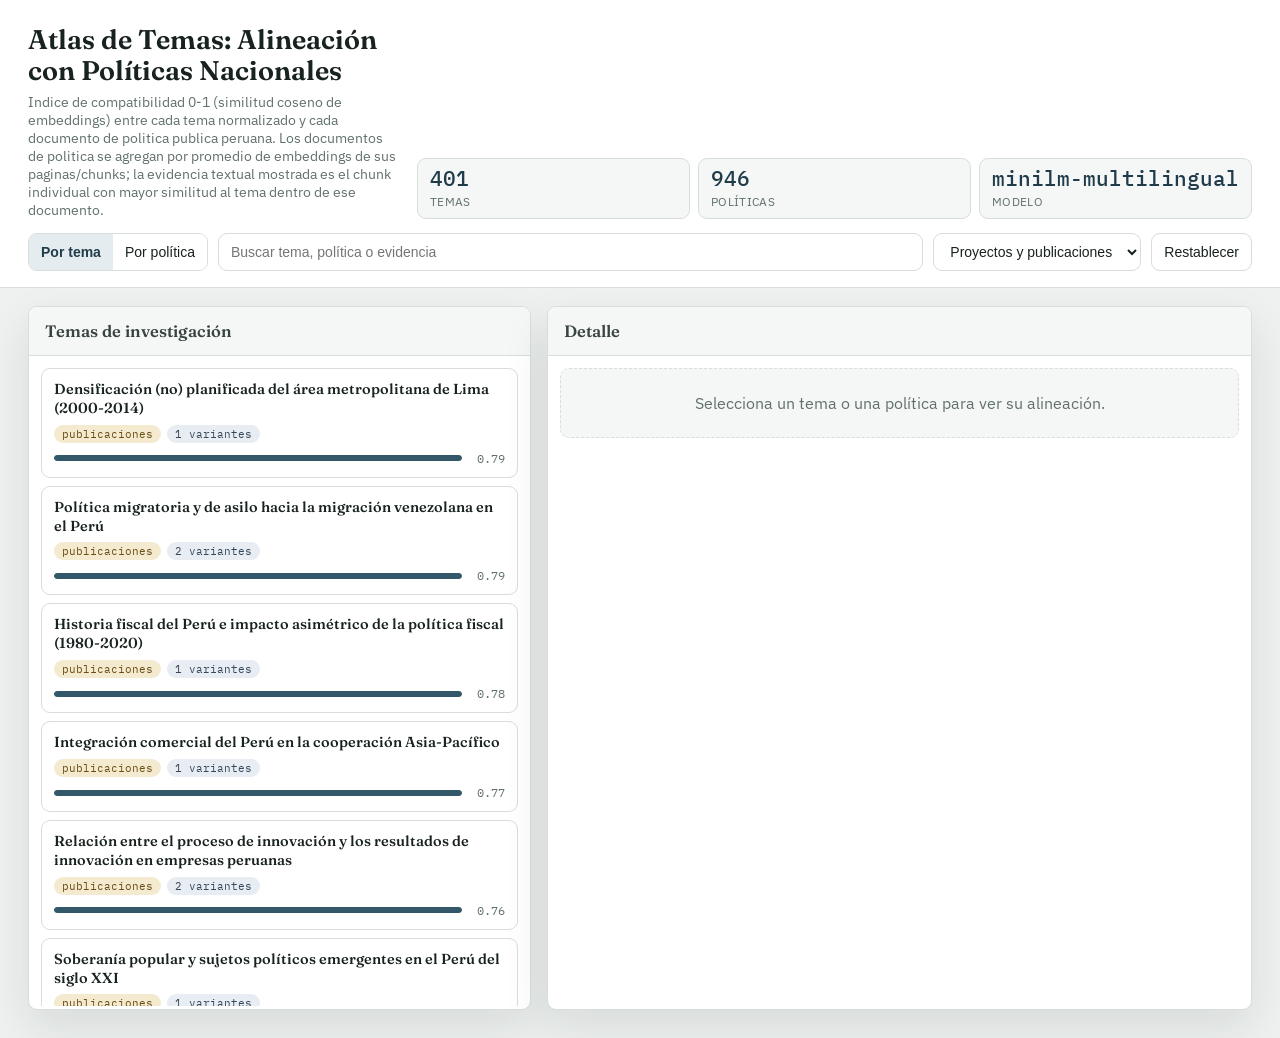
==== salidas/topics/explorador_alineacion_politicas.html @ 95b5de58 "Agregar pipeline de temas: extracción, consolidación y alineación con políticas nacionales Implement" ====
<!doctype html>
<html lang="es">
<head>
  <meta charset="utf-8">
  <meta name="viewport" content="width=device-width, initial-scale=1">
  <title>Atlas de Temas: Alineación con Políticas Nacionales</title>
  <link rel="stylesheet" href="https://fonts.googleapis.com/css2?family=Fraunces:opsz,wght@9..144,440;9..144,600;9..144,680&family=IBM+Plex+Sans:wght@400;500;600&family=IBM+Plex+Mono:wght@400;500&display=swap">
  <style>
    :root {
      --bg: #eef1ef;
      --panel: #ffffff;
      --panel-soft: #f5f7f6;
      --ink: #182220;
      --ink-soft: #38443f;
      --muted: #61706b;
      --line: #d7ddda;
      --accent: #33586a;
      --accent-strong: #203c4a;
      --accent-soft: #e4ecef;
      --evidence: #8a6a26;
      --evidence-soft: #f4ead0;
      --evidence-ink: #4d3b14;
      --shadow: 0 18px 46px rgba(20, 30, 27, .10);
      --radius: 9px;
      --serif: "Fraunces", ui-serif, Georgia, "Times New Roman", serif;
      --sans: "IBM Plex Sans", ui-sans-serif, system-ui, -apple-system, "Segoe UI", sans-serif;
      --mono: "IBM Plex Mono", ui-monospace, "SFMono-Regular", Menlo, Consolas, monospace;
      --meta-soft: #e8edf3;
      --meta-ink: #35485a;
      --chip-soft: #e7ece8;
      --chip-ink: #3c453f;
      --bar-track: #e2e7e4;
      --bar-high: #33586a;
      --bar-mid: #8a6a26;
      --bar-low: #8d968f;
      --proj-badge-bg: #e4ecef;
      --proj-badge-ink: #203c4a;
      --pub-badge-bg: #f4ead0;
      --pub-badge-ink: #6b4e13;
    }

    @media (prefers-color-scheme: dark) {
      :root:not([data-theme="light"]) {
        --bg: #12181a;
        --panel: #1a2224;
        --panel-soft: #1f2a2c;
        --ink: #e7ece9;
        --ink-soft: #c3cdc8;
        --muted: #90a09a;
        --line: #2c3739;
        --accent: #8fb7c9;
        --accent-strong: #b7d6e2;
        --accent-soft: #223338;
        --evidence: #d9ad5e;
        --evidence-soft: #33291a;
        --evidence-ink: #f0d9a8;
        --shadow: 0 18px 46px rgba(0, 0, 0, .38);
        --meta-soft: #212e34;
        --meta-ink: #a9c2d3;
        --chip-soft: #202a27;
        --chip-ink: #b8c4bd;
        --bar-track: #263030;
        --bar-high: #8fb7c9;
        --bar-mid: #d9ad5e;
        --bar-low: #4d5652;
        --proj-badge-bg: #223338;
        --proj-badge-ink: #b7d6e2;
        --pub-badge-bg: #33291a;
        --pub-badge-ink: #f0d9a8;
      }
    }

    :root[data-theme="dark"] {
      --bg: #12181a;
      --panel: #1a2224;
      --panel-soft: #1f2a2c;
      --ink: #e7ece9;
      --ink-soft: #c3cdc8;
      --muted: #90a09a;
      --line: #2c3739;
      --accent: #8fb7c9;
      --accent-strong: #b7d6e2;
      --accent-soft: #223338;
      --evidence: #d9ad5e;
      --evidence-soft: #33291a;
      --evidence-ink: #f0d9a8;
      --shadow: 0 18px 46px rgba(0, 0, 0, .38);
      --meta-soft: #212e34;
      --meta-ink: #a9c2d3;
      --chip-soft: #202a27;
      --chip-ink: #b8c4bd;
      --bar-track: #263030;
      --bar-high: #8fb7c9;
      --bar-mid: #d9ad5e;
      --bar-low: #4d5652;
      --proj-badge-bg: #223338;
      --proj-badge-ink: #b7d6e2;
      --pub-badge-bg: #33291a;
      --pub-badge-ink: #f0d9a8;
    }

    * { box-sizing: border-box; }
    body {
      margin: 0;
      font-family: var(--sans);
      background: var(--bg);
      color: var(--ink);
    }

    header {
      padding: 24px 28px 16px;
      border-bottom: 1px solid var(--line);
      background: var(--panel);
      position: sticky;
      top: 0;
      z-index: 20;
    }

    .topbar {
      display: grid;
      grid-template-columns: minmax(260px, 1fr) auto;
      gap: 20px;
      align-items: end;
      max-width: 1500px;
      margin: 0 auto;
    }

    h1 {
      margin: 0;
      font-family: var(--serif);
      font-size: 27px;
      line-height: 1.15;
      font-weight: 620;
      font-optical-sizing: auto;
      text-wrap: balance;
    }

    .subtitle {
      margin-top: 7px;
      color: var(--muted);
      font-size: 13.5px;
      max-width: 62ch;
    }

    .stats {
      display: grid;
      grid-template-columns: repeat(3, minmax(92px, 1fr));
      gap: 8px;
      min-width: 330px;
    }

    .stat {
      border: 1px solid var(--line);
      background: var(--panel-soft);
      border-radius: var(--radius);
      padding: 9px 12px;
    }

    .stat strong {
      display: block;
      font-family: var(--mono);
      font-variant-numeric: tabular-nums;
      font-size: 21px;
      font-weight: 500;
      line-height: 1;
      color: var(--accent-strong);
    }

    .stat span {
      display: block;
      margin-top: 5px;
      color: var(--muted);
      font-size: 11.5px;
      text-transform: uppercase;
      letter-spacing: .03em;
    }

    .toolbar {
      max-width: 1500px;
      margin: 14px auto 0;
      display: grid;
      grid-template-columns: auto minmax(220px, 1fr) auto auto;
      gap: 10px;
      align-items: center;
    }

    .tabs {
      display: flex;
      border: 1px solid var(--line);
      border-radius: var(--radius);
      overflow: hidden;
      height: 38px;
    }

    .tabs button {
      border: 0;
      border-radius: 0;
      height: 100%;
    }

    .tabs button.active {
      background: var(--accent-soft);
      color: var(--accent-strong);
      font-weight: 600;
    }

    input[type="search"], select {
      width: 100%;
      height: 38px;
      border: 1px solid var(--line);
      border-radius: var(--radius);
      background: var(--panel);
      color: var(--ink);
      padding: 0 12px;
      font-size: 14px;
    }

    button {
      height: 38px;
      border: 1px solid var(--line);
      border-radius: var(--radius);
      background: var(--panel);
      color: var(--ink);
      padding: 0 12px;
      font-size: 14px;
      cursor: pointer;
    }

    button:hover { border-color: var(--accent); color: var(--accent-strong); }

    main {
      max-width: 1500px;
      margin: 0 auto;
      padding: 18px 28px 28px;
      display: grid;
      grid-template-columns: minmax(360px, 1fr) minmax(460px, 1.4fr);
      gap: 16px;
      min-height: calc(100vh - 150px);
    }

    .panel {
      background: var(--panel);
      border: 1px solid var(--line);
      border-radius: var(--radius);
      min-height: 420px;
      box-shadow: var(--shadow);
      overflow: hidden;
    }

    .panel h2 {
      margin: 0;
      padding: 14px 16px;
      font-family: var(--serif);
      font-weight: 600;
      font-size: 16.5px;
      border-bottom: 1px solid var(--line);
      background: var(--panel-soft);
      color: var(--ink-soft);
    }

    .panel-body {
      padding: 12px;
      overflow: auto;
      max-height: calc(100vh - 250px);
    }

    .empty {
      color: var(--muted);
      padding: 24px;
      text-align: center;
      border: 1px dashed var(--line);
      border-radius: var(--radius);
      background: var(--panel-soft);
    }

    .row-card {
      border: 1px solid var(--line);
      border-radius: var(--radius);
      background: var(--panel);
      padding: 11px 12px;
      cursor: pointer;
      margin-bottom: 8px;
    }

    .row-card:hover,
    .row-card.active {
      border-color: var(--accent);
      background: var(--accent-soft);
    }

    .row-card h3 {
      margin: 0;
      font-family: var(--serif);
      font-weight: 560;
      font-size: 14.5px;
      line-height: 1.3;
    }

    .row-meta {
      display: flex;
      gap: 6px;
      flex-wrap: wrap;
      align-items: center;
      margin-top: 7px;
    }

    .badge {
      display: inline-flex;
      align-items: center;
      border-radius: 999px;
      padding: 2px 8px;
      font-family: var(--mono);
      font-size: 11px;
      white-space: nowrap;
    }

    .badge-proyectos { background: var(--proj-badge-bg); color: var(--proj-badge-ink); }
    .badge-publicaciones { background: var(--pub-badge-bg); color: var(--pub-badge-ink); }
    .badge-fuente { background: var(--meta-soft); color: var(--meta-ink); }

    .score-bar-wrap {
      display: flex;
      align-items: center;
      gap: 7px;
      margin-top: 8px;
    }

    .score-bar-track {
      flex: 1;
      height: 6px;
      border-radius: 4px;
      background: var(--bar-track);
      overflow: hidden;
    }

    .score-bar-fill {
      height: 100%;
      border-radius: 4px;
    }

    .score-label {
      font-family: var(--mono);
      font-size: 11.5px;
      color: var(--muted);
      min-width: 36px;
      text-align: right;
    }

    .detail-card {
      border: 1px solid var(--line);
      border-radius: var(--radius);
      background: var(--panel);
      padding: 16px;
      margin-bottom: 14px;
    }

    .detail-card .label {
      color: var(--muted);
      font-size: 11px;
      font-weight: 600;
      text-transform: uppercase;
      letter-spacing: .06em;
    }

    .detail-card h2.title {
      margin: 6px 0 8px;
      padding: 0;
      border: 0;
      background: none;
      font-family: var(--serif);
      font-weight: 620;
      font-size: 21px;
      line-height: 1.3;
      text-wrap: balance;
      color: var(--ink);
    }

    .detail-card p {
      margin: 0;
      color: var(--ink-soft);
      font-size: 14px;
      line-height: 1.55;
    }

    .match-card {
      border: 1px solid var(--line);
      border-radius: var(--radius);
      background: var(--panel);
      padding: 13px 14px;
      margin-bottom: 10px;
    }

    .match-head {
      display: flex;
      justify-content: space-between;
      align-items: start;
      gap: 10px;
    }

    .match-head h3 {
      margin: 0;
      font-family: var(--serif);
      font-weight: 560;
      font-size: 15.5px;
      line-height: 1.35;
    }

    .evidence {
      margin-top: 10px;
      padding: 10px 11px;
      border-left: 3px solid var(--evidence);
      background: var(--evidence-soft);
      color: var(--evidence-ink);
      font-family: var(--serif);
      font-style: italic;
      font-size: 13.5px;
      line-height: 1.5;
    }

    .evidence-meta {
      margin-top: 6px;
      font-family: var(--mono);
      font-size: 11px;
      color: var(--muted);
    }

    .hidden { display: none !important; }

    @media (max-width: 1080px) {
      main { grid-template-columns: 1fr; }
      .panel-body { max-height: none; }
      header { position: static; }
      .topbar, .toolbar { grid-template-columns: 1fr; }
      .stats { min-width: 0; }
    }
  </style>
</head>
<body>
  <header>
    <div class="topbar">
      <div>
        <h1>Atlas de Temas: Alineación con Políticas Nacionales</h1>
        <div class="subtitle" id="subtitleText"></div>
      </div>
      <div class="stats">
        <div class="stat"><strong id="statTopics">0</strong><span>temas</span></div>
        <div class="stat"><strong id="statPolicies">0</strong><span>políticas</span></div>
        <div class="stat"><strong id="statModel">-</strong><span>modelo</span></div>
      </div>
    </div>
    <div class="toolbar">
      <div class="tabs">
        <button id="tabTopics" type="button" class="active">Por tema</button>
        <button id="tabPolicies" type="button">Por política</button>
      </div>
      <input id="searchBox" type="search" placeholder="Buscar tema, política o evidencia">
      <select id="sourceFilter">
        <option value="">Proyectos y publicaciones</option>
        <option value="proyectos">Solo proyectos</option>
        <option value="publicaciones">Solo publicaciones</option>
      </select>
      <button id="resetBtn" type="button">Restablecer</button>
    </div>
  </header>

  <main>
    <section class="panel">
      <h2 id="listTitle">Temas de investigación</h2>
      <div id="listPanel" class="panel-body"></div>
    </section>

    <section class="panel">
      <h2>Detalle</h2>
      <div id="detailPanel" class="panel-body">
        <div class="empty">Selecciona un tema o una política para ver su alineación.</div>
      </div>
    </section>
  </main>

  <script>
    const DATA = {"metadata": {"title": "Alineacion entre temas de investigacion PUCP y politicas nacionales del Peru", "embedding_model": "minilm-multilingual", "num_topics": 401, "num_topics_proyectos": 49, "num_topics_publicaciones": 352, "num_policy_docs": 946, "num_policy_chunks": 30963, "source_files": {"proyectos": "salidas\\topics\\projects_topics_consolidated.json", "publicaciones": "salidas\\topics\\publications_topics_current.json", "politicas": "datos\\corpus_politicas_chunks.jsonl"}, "note": "Indice de compatibilidad 0-1 (similitud coseno de embeddings) entre cada tema normalizado y cada documento de politica publica peruana. Los documentos de politica se agregan por promedio de embeddings de sus paginas/chunks; la evidencia textual mostrada es el chunk individual con mayor similitud al tema dentro de ese documento."}, "topics": [{"topic_id": "proj_000", "source": "proyectos", "normalized_topic": "Historia política y económica del Perú republicano", "description": "Formación del Estado, élites, mercados laborales, partidos y política exterior peruana desde la República hasta la actualidad, en diálogo con procesos políticos y de género latinoamericanos.", "count": 84, "top_policy_matches": [{"doc_id": "CEPLAN_tg95", "fuente": "CEPLAN", "fuente_label": "Tendencia / megatendencia CEPLAN", "titulo": "Mayor salvaguarda de la identidad cultural en el Perú", "score": 0.6779, "evidence_chunk_id": "CEPLAN_tg95_c001", "evidence_paginas": [0], "evidence_text": "Mayor salvaguarda de la identidad cultural en el Perú\n\nHacia 2050, se espera que los peruanos estén orgullosos de su identidad, sustentada en la diversidad étnica, cultural y lingüística del país; luego que, en 2030, la población haya reconocido, respetado y ejercido sus derechos culturales en el marco de una ciudadanía intercultural. En el periodo 2005-2025, la salvaguarda de la identidad cultural muestra avances en el reconocimiento institucional del patrimonio y en la recuperación de la participación cultural. Entre 2005 y 2025, las declaratorias acumuladas de expresiones del patrimonio cul"}, {"doc_id": "PP_0062", "fuente": "PP", "fuente_label": "Programa Presupuestal", "titulo": "Optimizacion de la Politica de Proteccion y Atencion a las C", "score": 0.6691, "evidence_chunk_id": "PP_0062_c001", "evidence_paginas": [0], "evidence_text": "# PP 0062: Optimizacion de la Politica de Proteccion y Atencion a las Comunidades Peruanas en el Exterior\n\n**Código:** 0062\n**Nombre oficial:** Optimizacion de la Politica de Proteccion y Atencion a las Comunidades Peruanas en el Exterior\n**Año fiscal de referencia:** 2027\n**Niveles de gobierno:** Nacional\n\n## Descripción del Programa Presupuestal\n\nEl Programa Presupuestal 0062 \"Optimizacion de la Politica de Proteccion y Atencion a las Comunidades Peruanas en el Exterior\" es una unidad de programación de las acciones de las entidades públicas en el marco del Presupuesto por Resultados (PpR) d"}, {"doc_id": "PP_0073", "fuente": "PP", "fuente_label": "Programa Presupuestal", "titulo": "Programa Para la Generacion del Empleo Social Inclusivo - Tr", "score": 0.6664, "evidence_chunk_id": "PP_0073_c001", "evidence_paginas": [0], "evidence_text": "# PP 0073: Programa Para la Generacion del Empleo Social Inclusivo - Trabaja Peru\n\n**Código:** 0073\n**Nombre oficial:** Programa Para la Generacion del Empleo Social Inclusivo - Trabaja Peru\n**Año fiscal de referencia:** 2027\n**Niveles de gobierno:** Nacional\n\n## Descripción del Programa Presupuestal\n\nEl Programa Presupuestal 0073 \"Programa Para la Generacion del Empleo Social Inclusivo - Trabaja Peru\" es una unidad de programación de las acciones de las entidades públicas en el marco del Presupuesto por Resultados (PpR) del Ministerio de Economía y Finanzas del Perú.\n Se ejecuta en los nivele"}, {"doc_id": "CEPLAN_t27", "fuente": "CEPLAN", "fuente_label": "Tendencia / megatendencia CEPLAN", "titulo": "Mayores conflictos sociales", "score": 0.6599, "evidence_chunk_id": "CEPLAN_t27_c001", "evidence_paginas": [0], "evidence_text": "Mayores conflictos sociales\n\nA futuro, se proyecta que el Perú continúe enfrentando una elevada conflictividad social, asociada a la persistencia de brechas sociales y territoriales, a la debilidad de los mecanismos de gobernanza y a una mayor exposición a riesgos climáticos que presionan los medios de vida y la provisión de servicios públicos, generando nuevas tensiones sociales. En la situación actual, el promedio mensual de conflictos sociales se mantuvo en niveles altos hasta 2024, aunque con una ligera reducción reciente, pasando de 221 casos en 2023 a 207 en 2024. En este último año, los"}, {"doc_id": "PP_0065", "fuente": "PP", "fuente_label": "Programa Presupuestal", "titulo": "Aprovechamiento de las Oportunidades Comerciales Brindadas p", "score": 0.6561, "evidence_chunk_id": "PP_0065_c001", "evidence_paginas": [0], "evidence_text": "# PP 0065: Aprovechamiento de las Oportunidades Comerciales Brindadas por los Principales Socios Comerciales del Peru\n\n**Código:** 0065\n**Nombre oficial:** Aprovechamiento de las Oportunidades Comerciales Brindadas por los Principales Socios Comerciales del Peru\n**Año fiscal de referencia:** 2027\n**Niveles de gobierno:** Nacional, Local\n\n## Descripción del Programa Presupuestal\n\nEl Programa Presupuestal 0065 \"Aprovechamiento de las Oportunidades Comerciales Brindadas por los Principales Socios Comerciales del Peru\" es una unidad de programación de las acciones de las entidades públicas en el m"}]}, {"topic_id": "proj_001", "source": "proyectos", "normalized_topic": "Conservación del patrimonio arqueológico y arquitectónico", "description": "Documentación, conservación y difusión —incluyendo química de materiales, arqueometalurgia, realidad virtual y turismo— del patrimonio arqueológico, arquitectónico y pictórico peruano.", "count": 57, "top_policy_matches": [{"doc_id": "PP_0132", "fuente": "PP", "fuente_label": "Programa Presupuestal", "titulo": "Puesta en Valor y USO Social del Patrimonio Cultural", "score": 0.5849, "evidence_chunk_id": "PP_0132_c001", "evidence_paginas": [0], "evidence_text": "# PP 0132: Puesta en Valor y USO Social del Patrimonio Cultural\n\n**Código:** 0132\n**Nombre oficial:** Puesta en Valor y USO Social del Patrimonio Cultural\n**Año fiscal de referencia:** 2027\n**Niveles de gobierno:** Nacional\n\n## Descripción del Programa Presupuestal\n\nEl Programa Presupuestal 0132 \"Puesta en Valor y USO Social del Patrimonio Cultural\" es una unidad de programación de las acciones de las entidades públicas en el marco del Presupuesto por Resultados (PpR) del Ministerio de Economía y Finanzas del Perú.\n Se ejecuta en los niveles de gobierno: Nacional."}, {"doc_id": "CEPLAN_tg95", "fuente": "CEPLAN", "fuente_label": "Tendencia / megatendencia CEPLAN", "titulo": "Mayor salvaguarda de la identidad cultural en el Perú", "score": 0.5842, "evidence_chunk_id": "CEPLAN_tg95_c001", "evidence_paginas": [0], "evidence_text": "Mayor salvaguarda de la identidad cultural en el Perú\n\nHacia 2050, se espera que los peruanos estén orgullosos de su identidad, sustentada en la diversidad étnica, cultural y lingüística del país; luego que, en 2030, la población haya reconocido, respetado y ejercido sus derechos culturales en el marco de una ciudadanía intercultural. En el periodo 2005-2025, la salvaguarda de la identidad cultural muestra avances en el reconocimiento institucional del patrimonio y en la recuperación de la participación cultural. Entre 2005 y 2025, las declaratorias acumuladas de expresiones del patrimonio cul"}, {"doc_id": "CEPLAN_tg89", "fuente": "CEPLAN", "fuente_label": "Tendencia / megatendencia CEPLAN", "titulo": "Mayor consumo de industrias culturales y creativas del entorno digital", "score": 0.55, "evidence_chunk_id": "CEPLAN_tg89_c001", "evidence_paginas": [0], "evidence_text": "Mayor consumo de industrias culturales y creativas del entorno digital\n\nHacia 2030, en el Perú, se espera que las personas cuenten con un ecosistema cultural sostenible para el desarrollo de las artes e industrias culturales y creativas, en un contexto donde el consumo cultural digital continuaría expandiéndose mediante plataformas de streaming, servicios bajo demanda, pódcast, libros digitales y contenidos audiovisuales en línea. A nivel mundial, los suscriptores de paga de aplicaciones de streaming de música pasaron de cerca de 59 millones en 2016 a aproximadamente 756 millones en 2025; mien"}, {"doc_id": "PN_05", "fuente": "PN", "fuente_label": "Politica Nacional", "titulo": "Política Nacional de Cultura al 2030", "score": 0.5218, "evidence_chunk_id": "PN_05_c037", "evidence_paginas": [36], "evidence_text": "3.1. Protección y salvaguardia del patrimonio cultural material e inmaterial \nEl patrimonio cultural está vinculado a procesos de cambios internos y externos, por lo que no \nimplica una permanencia histórica o una fijación en el tiempo (Ruiz, 2006). Diversos estudios han \nseñalado la influencia de condiciones económicas, sociales, políticas y ambientales en la pérdida \ndel patrimonio cultural y en procesos de aculturación (Reyes – García, et al. 2013). En este \nescenario, se requiere de su protección y salvaguardia para evitar su pérdida, ya que en la \nactualidad no es visto necesariamente com"}, {"doc_id": "CEPLAN_ts_8_turismo", "fuente": "CEPLAN", "fuente_label": "Tendencia / megatendencia CEPLAN", "titulo": "Mayor promoción de la marca Perú", "score": 0.494, "evidence_chunk_id": "CEPLAN_ts_8_turismo_c001", "evidence_paginas": [0], "evidence_text": "Mayor promoción de la marca Perú\n\nSegún Índice de Marcas Nacionales, el Perú experimentó una mejora en su desempeño en el periodo 2020-2023, pasando de una puntuación de 53,44 a 57,15. Este progreso se refleja claramente en la creciente popularidad en los distintos destinos turísticos del Perú como el Santuario Histórico de Machu Picchu, que vio un aumento en visitantes extranjeros, pasando de 472 742 en 2010 a 1 202 193 de visitantes en 2025. Por otro lado, la exportación de pisco, un producto emblemático, creció un 8 %, pasando 8,24 millones de dólares en 2015 a 8,89 millones de dólares en 2"}]}, {"topic_id": "proj_002", "source": "proyectos", "normalized_topic": "Geometría algebraica, sistemas dinámicos y álgebra no conmutativa", "description": "Investigación en matemática pura: foliaciones holomorfas, álgebras de Hopf, geometría algebraica y de contacto, y estabilidad de sistemas dinámicos y ecuaciones diferenciales.", "count": 46, "top_policy_matches": [{"doc_id": "CONCYTEC_008", "fuente": "CONCYTEC", "fuente_label": "Documento estrategico CONCYTEC", "titulo": "Estudio de análisis de funcionalidad y gobernanza del gasto público en Ciencia, Tecnología e Innovación en el Perú", "score": 0.2319, "evidence_chunk_id": "CONCYTEC_008_c108", "evidence_paginas": [126], "evidence_text": "CONCYTEC\nFigura 70: Dimensiones y categorías del Análisis Funcional de Instrumentos\n3.\t Los resultados están vinculados a cada programa / Instrumento, pero permite la comparación entre instituciones, \ndepartamentos y tipología de programas.\n4.\tLa evaluación comparativa se lleva a cabo entre países, con la identificación de lagunas y debilidades específicas por \nparte de programas individuales, instituciones y a nivel sistémico. Permite la identificación de áreas específicas de apoyo/\nreformas y el diseño de recomendaciones específicas para mejorar el funcionamiento y la integración.\nEn el caso"}, {"doc_id": "CONCYTEC_011", "fuente": "CONCYTEC", "fuente_label": "Documento estrategico CONCYTEC", "titulo": "Libros & Ciencias: Revista de divulgación científica (N° 8, Diciembre 2025)", "score": 0.2111, "evidence_chunk_id": "CONCYTEC_011_c075", "evidence_paginas": [89, 91], "evidence_text": "Libros & Ciencias N.º 08\nJulio Echeverría\nMatemático. Graduado en Investigación \nOperativa y Sistemas por la Universidad \nNacional Mayor de San Marcos. Especialista \nen modelos matemáticos aplicados a la \neconomía.\nL\nas reflexiones siguientes tienen \nel \npropósito \nde \ncontribuir \na los esfuerzos que realiza \nel \nCONCYTEC, \nel \nInstituto \nde Educación Superior Tecnológico \nPúblico José Pardo y la Asociación \npara la Investigación de la Tierra y \nel Espacio Pedro Paulet. Esta última \nha realizado una labor sostenida por \nmás de veinte años en la difusión de \nlos aportes de nuestro compatriota y"}, {"doc_id": "CEPLAN_ts_5_rree", "fuente": "CEPLAN", "fuente_label": "Tendencia / megatendencia CEPLAN", "titulo": "Persistencia del populismo en la geopolítica", "score": 0.2081, "evidence_chunk_id": "CEPLAN_ts_5_rree_c001", "evidence_paginas": [0], "evidence_text": "Tendencia Sectorial — Relaciones Exteriores\n\nPersistencia del populismo en la geopolítica\n\nA futuro, se prevé que el populismo en la geopolítica experimente un repunte moderado, sostenido por la desconfianza hacia las élites, el impacto económico de los conflictos globales y el avance de discursos soberanistas. El Global Risks Report 2024 advierte que la polarización y la pérdida de confianza institucional seguirán alimentando narrativas populistas, especialmente en contextos de incertidumbre y crisis. Según el Institute for Global Change, entre 2010 y 2024 el número de gobiernos populistas en"}, {"doc_id": "PN_20", "fuente": "PN", "fuente_label": "Politica Nacional", "titulo": "Política Nacional de Educación Superior y Técnico Productiva", "score": 0.2045, "evidence_chunk_id": "PN_20_c078", "evidence_paginas": [47], "evidence_text": "Referencias: Ley N° 28044, Ley General de Educación, Decreto Legislativo N° 1375 –sobre educación técnico-productiva (artículo 41A, literal c), Ley N° 30512, \nLey de Institutos y Escuelas de Educación Superior y de la Carrera Pública de sus Docentes (artículo 29°, literal d), Ley N° 30220 (artículos 48° y 50°)\n\nEurydice, 2008; Prats, 2005; y Castells, 2002.\n\nGlosario de términos de la Ley N° 28303 y OCDE, 2005: 56.\n\nBisquerra, 1992; citado en Senaju (2019).\n\nOCDE, 2015b: 417.\n\nCeplan 2018: 37.\n\nEn base a: Banco Mundial, 2017c.\n\nCeplan, 2018: 35.\n\nMonk y Mason, 2000.\n\nDecreto Supremo N° 029-201"}, {"doc_id": "CONCYTEC_003", "fuente": "CONCYTEC", "fuente_label": "Documento estrategico CONCYTEC", "titulo": "Exploración piloto de líneas de investigación prioritarias en ciencia, tecnología e innovación (CTI): un análisis desde la perspectiva de los vicerrectorados de investigación del Perú", "score": 0.2043, "evidence_chunk_id": "CONCYTEC_003_c021", "evidence_paginas": [22], "evidence_text": "𝑐=1\n \ndonde 𝑋𝑖𝑗𝑐 representa la valoración\n asignada por el informante \n𝑗 a la línea 𝑖 en el \ncriterio 𝑐. \nLa utilización de pesos iguales se sustenta en la literatura metodológica, que \nrecomienda evitar ponderaciones arbitrarias cuando las dimensiones (o \ncriterios) presentan alta correlación y coherencia conceptual, especialmente en \nestudios exploratorios (OEC\nD, 2020; Stewart, 1995).\n \n \nb) \nSelección directa de problemas\n \n \nEl segundo componente del índice incorpora una señal binaria de relevancia, \nderivada de la selección directa de “\nlínea s principales” por parte de los \ninformantes."}]}, {"topic_id": "proj_003", "source": "proyectos", "normalized_topic": "Gobernanza de recursos naturales, agua y desarrollo sostenible", "description": "Gobernanza del agua, la minería y los recursos naturales frente al cambio climático, con sus impactos socioeconómicos, de género y conflictos socioambientales en comunidades andinas y rurales.", "count": 47, "top_policy_matches": [{"doc_id": "PESEM_MIDAGRI", "fuente": "PESEM", "fuente_label": "Plan Estrategico Sectorial Multianual", "titulo": "PESEM Ministerio de Desarrollo Agrario y Riego 2024-2030", "score": 0.6928, "evidence_chunk_id": "PESEM_MIDAGRI_c324", "evidence_paginas": [143], "evidence_text": "Gestión \nsostenible del \nagua para uso \nagrario \nTendencias: \nMayor pérdida de la biodiversidad y \ndegradación de los ecosistemas \nAceleración en el cambio de uso de suelo \nMenor superficie reforestada \nRiesgos: \n Crisis de recursos naturales (agua, recursos \nhidrobiológicos, forestales, etc.) \nFracaso de la acción climática \nEscenarios: \nCrisis económica \nOcurrencia de desastre mayor  \ndisrupción ambiental  \nMedida 1 \nFomentar prácticas sostenibles en el uso del \nagua y en la gestión de los ecosistemas. \n(Capacitación y Asistencia técnica y Campañas \nde sensibilización para productores agrari"}, {"doc_id": "PN_41", "fuente": "PN", "fuente_label": "Politica Nacional", "titulo": "Política Nacional Estrategia Nacional para el Cambio Climáti", "score": 0.6427, "evidence_chunk_id": "PN_41_c232", "evidence_paginas": [84], "evidence_text": "Asimismo, favorecieron la implementación de prácticas sostenibles de los recursos naturales y la conservación de los ecosistemas. La implementación de dichas medidas incrementó la resiliencia de los ecosistemas, cuencas y territorios, incorporando además las oportunidades identificadas correspondiente al incremento de la disponibilidad hídrica y prácticas de uso eficiente del recurso agua, sobre todo ante el aumento de la disponibilidad de agua en cuencas glaciares.\n\nAdemás, la incorporación de la adaptación al cambio climático en los instrumentos de planificación, presupuesto e inversión públ"}, {"doc_id": "PESEM_MINAM", "fuente": "PESEM", "fuente_label": "Plan Estrategico Sectorial Multianual", "titulo": "PESEM Ministerio del Ambiente 2024-2030", "score": 0.6377, "evidence_chunk_id": "PESEM_MINAM_c042", "evidence_paginas": [27], "evidence_text": "Variable prioritaria \nFactores \nDescripción \nimportantes del cambio en los ecosistemas terrestres, \nde agua dulce y costeros (GEO4, 2007). Además, las \nactividades industriales, agrícolas, ganaderas y urbanas \ncontribuyen substancialmente a la contaminación de \naire, agua y suelos. \nCambio climático y riesgos \nnaturales \n  \n  \nLos cambios en las condiciones climáticas influyen sobre \nlas condiciones de riesgo de los ecosistemas, producto \nde su vulnerabilidad por su alta especificidad climática o \nsensibilidad a los cambios en el entorno (USAID, 2017), y \nla deforestación y/o fragmentación de "}, {"doc_id": "CEPLAN_t19", "fuente": "CEPLAN", "fuente_label": "Tendencia / megatendencia CEPLAN", "titulo": "Incremento del acceso a agua", "score": 0.6361, "evidence_chunk_id": "CEPLAN_t19_c001", "evidence_paginas": [0], "evidence_text": "Incremento del acceso a agua\n\nPara el 2050, la demanda de agua potable en América Latina aumentará un 43 %, lo que plantea importantes desafíos para la sostenibilidad hídrica de la región. Entre 2013 y 2024, el acceso al agua por red pública en el Perú mostró una tendencia sostenida de mejora, pasando del 85,9 % al 90,4 % de los hogares. El avance fue más notable en el ámbito rural, donde la cobertura aumentó del 63,3 % al 79,3 %, reduciendo la brecha con las zonas urbanas, que mantuvieron niveles cercanos al 93 %. A nivel departamental, los mayores progresos se registraron en Puno (+21,7 %), "}, {"doc_id": "PESEM_MINEM", "fuente": "PESEM", "fuente_label": "Plan Estrategico Sectorial Multianual", "titulo": "PESEM Ministerio de Energía y Minas 2024-2030", "score": 0.6226, "evidence_chunk_id": "PESEM_MINEM_c129", "evidence_paginas": [78], "evidence_text": "Desplazamiento de poblaciones: Un reto del Sector Energía y Minas es tener siempre \npresente que el uso de los recursos naturales es compartido con las poblaciones \ncircundantes a los yacimientos, afianzamientos o infraestructura de distribución, por \ntanto, deben suplir las necesidades actuales y futuras sin afectar negativamente a \nningún implicado.  Sin embargo, el complejo desarrollo de las actividades vinculada al \nsector y las condiciones del contexto podrían motivar el desplazamiento de las \npoblaciones, provocando en algunos casos su desorganización y por tanto dificultades \npara acced"}]}, {"topic_id": "proj_004", "source": "proyectos", "normalized_topic": "Tecnología biomédica, asistiva y digital para el desarrollo", "description": "Tecnologías de bajo costo —biomédicas, asistivas, TIC y de conectividad— desarrolladas para necesidades locales de salud, discapacidad y desarrollo rural.", "count": 39, "top_policy_matches": [{"doc_id": "CEPLAN_tg74", "fuente": "CEPLAN", "fuente_label": "Tendencia / megatendencia CEPLAN", "titulo": "Incremento de la medicina preventiva y personalizada", "score": 0.7107, "evidence_chunk_id": "CEPLAN_tg74_c001", "evidence_paginas": [0], "evidence_text": "Incremento de la medicina preventiva y personalizada\n\nPara 2050, se prevé que los avances en genética, genómica y medicina molecular transformen la atención médica, consolidando la medicina personalizada como un estándar. Esta transición irá de la mano con un sistema de salud centrado en la prevención y el bienestar integral, apoyado por tecnologías avanzadas y campañas de concienciación que promuevan hábitos saludables. En paralelo, el mercado global de Inteligencia Artificial (IA) en salud continúa expandiéndose significativamente, proyectándose un crecimiento de 19,27 mil millones de dólare"}, {"doc_id": "CEPLAN_tg54", "fuente": "CEPLAN", "fuente_label": "Tendencia / megatendencia CEPLAN", "titulo": "Incremento del acceso a la salud por el uso de la tecnología", "score": 0.6874, "evidence_chunk_id": "CEPLAN_tg54_c001", "evidence_paginas": [0], "evidence_text": "Incremento del acceso a la salud por el uso de la tecnología\n\nEl mercado global de la salud digital está experimentando un crecimiento extraordinario: partiendo de USD 264,1 mil millones en 2023 a un impresionante USD 1190,4 mil millones para 2032. Este dinamismo va de la mano con la expansión de la telemedicina que las aseguradoras de salud destacan como una herramienta clave para mejorar la gestión de pacientes y optimizar costos, según el Global Medical Trends Survey Report 2024. Los datos revelan contrastes importantes entre regiones: Europa registra la mayor caída en la tasa de crecimient"}, {"doc_id": "PESEM_MINSA", "fuente": "PESEM", "fuente_label": "Plan Estrategico Sectorial Multianual", "titulo": "PESEM Ministerio de Salud 2024-2030", "score": 0.6818, "evidence_chunk_id": "PESEM_MINSA_c229", "evidence_paginas": [113], "evidence_text": "Si bien estas tecnologías ofrecen promesas emocionantes para el futuro de la medicina, también presentan desafíos éticos, regulatorios y científicos. La seguridad, la eficacia y la calidad de los órganos y tejidos cultivados deben garantizarse antes de su implementación clínica generalizada. A medida que la investigación avanza, es crucial encontrar un equilibrio entre la innovación y la seguridad para aprovechar al máximo el potencial de estas tecnologías en beneficio de la salud de las personas.\n\nPágina | 113"}, {"doc_id": "PN_39", "fuente": "PN", "fuente_label": "Politica Nacional", "titulo": "Política Nacional de Desarrollo e Inclusión Social al 2030", "score": 0.6531, "evidence_chunk_id": "PN_39_c487", "evidence_paginas": [440], "evidence_text": "Tendencias Tecnológicas \nIncremento del acceso a la salud por el uso de la tecnología: La tecnología ha contribuido a \nmejorar el acceso a la salud de las personas que se encuentran en poblaciones más alejadas, \nasí como a acercar la atención médica a través de la telesalud (CEPLAN, 2019a), ello supone \nuna gran oportunidad. \nA nivel mundial, se espera que en los próximos años, los sistemas y servicios de salud se \napoyen cada vez más en el uso de la tecnología. América Latina ya ha iniciado ese camino y \nse espera que continúe fortaleciéndose, generando nuevas formas en las que los pacientes "}, {"doc_id": "PN_37", "fuente": "PN", "fuente_label": "Politica Nacional", "titulo": "Política Nacional Multisectorial de Discapacidad para el Des", "score": 0.6524, "evidence_chunk_id": "PN_37_c358", "evidence_paginas": [311], "evidence_text": "Primaria \nLas tecnologías de \napoyo en las PCD \nmejoran la \ninclusión social y \nparticipación \ncomunitaria. \nLos “productos de apoyo”, también conocidos como ayudas \ntécnicas o tecnologías de apoyo, son dispositivos o herramientas \nque tienen como finalidad ayudar a las personas con discapacidad \nen su día a día. Estos productos no solo se orientan al cuidado o \nal confinamiento en el hogar, sino al estímulo de la autonomía \npersonal \ny \na \nla \ninclusión \nsocial. \nEsto ocurre en el contexto de sus deficiencias y limitaciones \nfísicas, sensoriales y mentales, así como en el de las limitaciones "}]}, {"topic_id": "proj_005", "source": "proyectos", "normalized_topic": "Lenguas, letras y patrimonio cultural peruano", "description": "Documentación lingüística, producción literaria y audiovisual, e investigación sobre el patrimonio cultural, histórico y artístico del Perú, desde lenguas amazónicas y de señas hasta cine, teatro y archivos coloniales.", "count": 38, "top_policy_matches": [{"doc_id": "CEPLAN_tg95", "fuente": "CEPLAN", "fuente_label": "Tendencia / megatendencia CEPLAN", "titulo": "Mayor salvaguarda de la identidad cultural en el Perú", "score": 0.6643, "evidence_chunk_id": "CEPLAN_tg95_c001", "evidence_paginas": [0], "evidence_text": "Mayor salvaguarda de la identidad cultural en el Perú\n\nHacia 2050, se espera que los peruanos estén orgullosos de su identidad, sustentada en la diversidad étnica, cultural y lingüística del país; luego que, en 2030, la población haya reconocido, respetado y ejercido sus derechos culturales en el marco de una ciudadanía intercultural. En el periodo 2005-2025, la salvaguarda de la identidad cultural muestra avances en el reconocimiento institucional del patrimonio y en la recuperación de la participación cultural. Entre 2005 y 2025, las declaratorias acumuladas de expresiones del patrimonio cul"}, {"doc_id": "CEPLAN_tg88", "fuente": "CEPLAN", "fuente_label": "Tendencia / megatendencia CEPLAN", "titulo": "Mayor digitalización de los recursos literarios", "score": 0.576, "evidence_chunk_id": "CEPLAN_tg88_c001", "evidence_paginas": [0], "evidence_text": "Mayor digitalización de los recursos literarios\n\nA nivel mundial, hacia 2026 se estima que habrá aproximadamente 350 millones de oyentes de audiolibros. Asimismo, hacia 2030, se espera que la población peruana ejerza su derecho a la lectura y se beneficie de una amplia y diversa oferta de libros en formatos físicos y digitales. Cabe mencionar que a nivel mundial entre 2017 y 2022, el número de oyentes de audiolibros se incrementó de alrededor de 50 millones a 200 millones. Además, el número de audiolibros publicados aumentó vertiginosamente, pasando de 3073 títulos en 2007 a 74 000 en 2021 Por"}, {"doc_id": "CEPLAN_tg89", "fuente": "CEPLAN", "fuente_label": "Tendencia / megatendencia CEPLAN", "titulo": "Mayor consumo de industrias culturales y creativas del entorno digital", "score": 0.5684, "evidence_chunk_id": "CEPLAN_tg89_c001", "evidence_paginas": [0], "evidence_text": "Mayor consumo de industrias culturales y creativas del entorno digital\n\nHacia 2030, en el Perú, se espera que las personas cuenten con un ecosistema cultural sostenible para el desarrollo de las artes e industrias culturales y creativas, en un contexto donde el consumo cultural digital continuaría expandiéndose mediante plataformas de streaming, servicios bajo demanda, pódcast, libros digitales y contenidos audiovisuales en línea. A nivel mundial, los suscriptores de paga de aplicaciones de streaming de música pasaron de cerca de 59 millones en 2016 a aproximadamente 756 millones en 2025; mien"}, {"doc_id": "CEPLAN_ts_8_turismo", "fuente": "CEPLAN", "fuente_label": "Tendencia / megatendencia CEPLAN", "titulo": "Mayor promoción de la marca Perú", "score": 0.5287, "evidence_chunk_id": "CEPLAN_ts_8_turismo_c001", "evidence_paginas": [0], "evidence_text": "Mayor promoción de la marca Perú\n\nSegún Índice de Marcas Nacionales, el Perú experimentó una mejora en su desempeño en el periodo 2020-2023, pasando de una puntuación de 53,44 a 57,15. Este progreso se refleja claramente en la creciente popularidad en los distintos destinos turísticos del Perú como el Santuario Histórico de Machu Picchu, que vio un aumento en visitantes extranjeros, pasando de 472 742 en 2010 a 1 202 193 de visitantes en 2025. Por otro lado, la exportación de pisco, un producto emblemático, creció un 8 %, pasando 8,24 millones de dólares en 2015 a 8,89 millones de dólares en 2"}, {"doc_id": "PP_0132", "fuente": "PP", "fuente_label": "Programa Presupuestal", "titulo": "Puesta en Valor y USO Social del Patrimonio Cultural", "score": 0.5267, "evidence_chunk_id": "PP_0132_c001", "evidence_paginas": [0], "evidence_text": "# PP 0132: Puesta en Valor y USO Social del Patrimonio Cultural\n\n**Código:** 0132\n**Nombre oficial:** Puesta en Valor y USO Social del Patrimonio Cultural\n**Año fiscal de referencia:** 2027\n**Niveles de gobierno:** Nacional\n\n## Descripción del Programa Presupuestal\n\nEl Programa Presupuestal 0132 \"Puesta en Valor y USO Social del Patrimonio Cultural\" es una unidad de programación de las acciones de las entidades públicas en el marco del Presupuesto por Resultados (PpR) del Ministerio de Economía y Finanzas del Perú.\n Se ejecuta en los niveles de gobierno: Nacional."}]}, {"topic_id": "proj_006", "source": "proyectos", "normalized_topic": "Nanomateriales y biomateriales funcionales", "description": "Diseño de polímeros, nanopartículas y biomateriales funcionales para aplicaciones biomédicas, sensores, energía y ambiente.", "count": 39, "top_policy_matches": [{"doc_id": "CEPLAN_ts_6_mp", "fuente": "CEPLAN", "fuente_label": "Tendencia / megatendencia CEPLAN", "titulo": "Aumento de la adopción de biomateriales para la industria", "score": 0.4565, "evidence_chunk_id": "CEPLAN_ts_6_mp_c001", "evidence_paginas": [0], "evidence_text": "Aumento de la adopción de biomateriales para la industria\n\nPara el año 2034, se estima que el mercado mundial de biomateriales alcanzará los 880,21 mil millones de dólares, lo que representa un incremento cercano al 400 % respecto a los 178,16 mil millones registrados en 2023 según la institución Towards Healthcare. Este crecimiento está motivado por la inversión en tecnologías avanzadas, la transición hacia materiales biodegradables y su creciente adopción en sectores médicos e industriales. Para el 2024, existen más de 4500 empresas especializadas en biomateriales, las cuales generan 228 000"}, {"doc_id": "CEPLAN_tg78", "fuente": "CEPLAN", "fuente_label": "Tendencia / megatendencia CEPLAN", "titulo": "Incremento de implantes y prótesis por tecnología de bioimpresión 3D", "score": 0.3492, "evidence_chunk_id": "CEPLAN_tg78_c001", "evidence_paginas": [0], "evidence_text": "Incremento de implantes y prótesis por tecnología de bioimpresión 3D\n\nHacia la próxima década, la bioimpresión 3D se perfila como una tecnología con alto potencial para transformar la provisión de implantes y prótesis a nivel global, en un contexto marcado por el envejecimiento poblacional y el aumento de enfermedades crónicas. El mercado global de implantes médicos impresos en 3D, valorizado en aproximadamente USD 2,8 mil millones en 2024, podría alcanzar cerca de USD 12,2 mil millones hacia 2034, registrando una tasa de crecimiento anual compuesta del 15,9 %, lo que evidencia una expansión s"}, {"doc_id": "CEPLAN_tg80", "fuente": "CEPLAN", "fuente_label": "Tendencia / megatendencia CEPLAN", "titulo": "Mayor uso de la nanomedicina para tratamiento de enfermedades transmisibles", "score": 0.3195, "evidence_chunk_id": "CEPLAN_tg80_c001", "evidence_paginas": [0], "evidence_text": "Mayor uso de la nanomedicina para tratamiento de enfermedades transmisibles\n\nLas proyecciones futuras muestran que la nanomedicina tendrá un rol cada vez más decisivo en el tratamiento de enfermedades transmisibles, en un contexto de rápida expansión del mercado y de la innovación tecnológica. El mercado global de la nanomedicina pasó de USD 294,04 mil millones en 2024 a USD 329,79 mil millones en 2025, con proyecciones que alcanzan USD 719,5 mil millones en 2032. Este crecimiento está estrechamente asociado al uso de nanotransportadores, nanopartículas lipídicas y poliméricas para terapias an"}, {"doc_id": "CEPLAN_t53", "fuente": "CEPLAN", "fuente_label": "Tendencia / megatendencia CEPLAN", "titulo": "Aumento de plásticos en los océanos", "score": 0.2733, "evidence_chunk_id": "CEPLAN_t53_c001", "evidence_paginas": [0], "evidence_text": "Aumento de plásticos en los océanos\n\nPara el año 2050, se proyecta que la producción acumulada de plástico a nivel mundial alcanzará 34 000 millones de toneladas métricas, con un incremento significativo de residuos plásticos en los océanos debido a una gestión inadecuada, especialmente en países de ingresos bajos y medios. En América Latina, Brasil lideró en 2022 con 377,8 mil toneladas de basura en el océano, un 24 % más que en 2017. En el Perú, la basura procedente de fuentes terrestres que terminó en el océano aumentó de 6468 a 7731 toneladas en el periodo entre el 2017 y 2022."}, {"doc_id": "CEPLAN_tg151", "fuente": "CEPLAN", "fuente_label": "Tendencia / megatendencia CEPLAN", "titulo": "Creciente interés en la computación cuántica como impulsor de la economía", "score": 0.2374, "evidence_chunk_id": "CEPLAN_tg151_c001", "evidence_paginas": [0], "evidence_text": "Creciente interés en la computación cuántica como impulsor de la economía\n\nHacia 2033, la computación cuántica adquiriría una importancia creciente como impulsora de la economía digital, debido a sus potenciales aplicaciones en finanzas, salud, energía, telecomunicaciones, materiales avanzados, transporte, criptografía e inteligencia artificial. Se proyecta que el mercado mundial aumente de 1669,3 millones de dólares en 2025 a 8080,3 millones en 2033, lo que supondría casi quintuplicar su valor. Paralelamente, la inversión global en tecnologías cuánticas pasó de 100 millones de dólares en 2014"}]}, {"topic_id": "proj_007", "source": "proyectos", "normalized_topic": "Materiales sostenibles para construcción y tratamiento ambiental", "description": "Materiales reciclados, adsorbentes y procesos metalúrgicos o de reciclaje químico orientados a la construcción sostenible y al tratamiento de agua y residuos.", "count": 34, "top_policy_matches": [{"doc_id": "CEPLAN_ts_10_mp", "fuente": "CEPLAN", "fuente_label": "Tendencia / megatendencia CEPLAN", "titulo": "Crecimiento de oportunidades sostenibles en la industria textil", "score": 0.5319, "evidence_chunk_id": "CEPLAN_ts_10_mp_c001", "evidence_paginas": [0], "evidence_text": "Crecimiento de oportunidades sostenibles en la industria textil\n\nA futuro, se prevé que el reciclaje de fibra se convierta en un componente esencial de la economía circular, con una mayor adopción de fibras recicladas y biosintéticas, como el poliéster reciclado. En 2023, el 7,7 % de la producción mundial de fibra fue reciclada, con un incremento de 0,6 puntos porcentuales respecto al 7,1 % registrado en 2017, lo que refleja una tendencia creciente en la producción de materiales más sostenibles. En términos absolutos, la producción de fibra reciclada pasó de 7,3 millones de toneladas en 2017 a"}, {"doc_id": "CEPLAN_t53", "fuente": "CEPLAN", "fuente_label": "Tendencia / megatendencia CEPLAN", "titulo": "Aumento de plásticos en los océanos", "score": 0.4915, "evidence_chunk_id": "CEPLAN_t53_c001", "evidence_paginas": [0], "evidence_text": "Aumento de plásticos en los océanos\n\nPara el año 2050, se proyecta que la producción acumulada de plástico a nivel mundial alcanzará 34 000 millones de toneladas métricas, con un incremento significativo de residuos plásticos en los océanos debido a una gestión inadecuada, especialmente en países de ingresos bajos y medios. En América Latina, Brasil lideró en 2022 con 377,8 mil toneladas de basura en el océano, un 24 % más que en 2017. En el Perú, la basura procedente de fuentes terrestres que terminó en el océano aumentó de 6468 a 7731 toneladas en el periodo entre el 2017 y 2022."}, {"doc_id": "CEPLAN_tg51", "fuente": "CEPLAN", "fuente_label": "Tendencia / megatendencia CEPLAN", "titulo": "Incremento de residuos sólidos", "score": 0.4584, "evidence_chunk_id": "CEPLAN_tg51_c001", "evidence_paginas": [0], "evidence_text": "Incremento de residuos sólidos\n\nHacia el 2030 y 2050, la generación de residuos sólidos municipales continuará aumentando de manera sostenida a nivel global, regional y nacional, impulsada por el crecimiento urbano, el incremento del consumo y las limitaciones en los sistemas de gestión de residuos. A nivel mundial, se proyecta que la generación anual de residuos municipales pase de 2,56 mil millones de toneladas en 2022 a 3,86 mil millones de toneladas en 2050 bajo un escenario tendencial, lo que representa un incremento cercano al 50 %. En América Latina y el Caribe, la generación per cápita"}, {"doc_id": "CEPLAN_ts_7_mp", "fuente": "CEPLAN", "fuente_label": "Tendencia / megatendencia CEPLAN", "titulo": "Incremento de la sostenibilidad empresarial en la industria", "score": 0.444, "evidence_chunk_id": "CEPLAN_ts_7_mp_c001", "evidence_paginas": [0], "evidence_text": "Incremento de la sostenibilidad empresarial en la industria\n\nA futuro, según un informe de KPMG la sostenibilidad empresarial se proyecta como un eje fundamental de transformación industrial, apoyada en tecnologías emergentes como la inteligencia artificial, el IoT y los gemelos digitales, con miras a una economía circular y una Industria 5.0 centrada en el bienestar humano y ecológico. En el presente, el Índice de Sostenibilidad Empresarial a nivel global pasó de una puntuación media de 44,3 en 2016 a 53,4 en 2024, lo que representa un incremento de 20,5 %. Por temas evaluados, el mayor creci"}, {"doc_id": "CEPLAN_ts_8_mvcs", "fuente": "CEPLAN", "fuente_label": "Tendencia / megatendencia CEPLAN", "titulo": "Mayor demanda de materiales de construcción en el Perú", "score": 0.4328, "evidence_chunk_id": "CEPLAN_ts_8_mvcs_c001", "evidence_paginas": [0], "evidence_text": "Tendencia Sectorial — Vivienda, Construcción y Saneamiento\n\nMayor demanda de materiales de construcción en el Perú\n\nPara 2032, se prevé que el sector de materiales de construcción generaría alrededor de 1,87 billones de dólares, representando un crecimiento al ritmo anual compuesto del 3,9 % desde los 1,32 billones de dólares en 2023. Este crecimiento sostenido se ve respaldado por el notable incremento en la producción de materiales fundamentales para la edificación. A nivel global, la producción de cemento aumentó en un 141 % entre 2000 y 2024, al pasar de 1660 a 4000 millones de toneladas m"}]}, {"topic_id": "proj_008", "source": "proyectos", "normalized_topic": "Energías renovables y sostenibilidad energética", "description": "Desempeño, acceso y sostenibilidad de tecnologías energéticas renovables —fotovoltaica, solar térmica y eficiencia industrial— en el Perú.", "count": 26, "top_policy_matches": [{"doc_id": "CEPLAN_t58", "fuente": "CEPLAN", "fuente_label": "Tendencia / megatendencia CEPLAN", "titulo": "Incremento de la producción de energía renovable", "score": 0.7552, "evidence_chunk_id": "CEPLAN_t58_c001", "evidence_paginas": [0], "evidence_text": "Incremento de la producción de energía renovable\n\nHacia 2026, 2030 y 2050, el Perú experimentará una expansión acelerada de su producción de energía renovable, con la capacidad solar aumentando de 476 MW a 2 250 MW, la eólica superando 1 GW, la incorporación potencial de hasta 6 150 MW en nuevos proyectos RER, lo que elevaría su participación a cerca del 30 % en 2030, y proyecciones que estiman que para 2050 las renovables podrían alcanzar entre 43,3 % y hasta 82-88 % de la generación eléctrica nacional. Por otra parte, la producción de energía renovable en el país se ha incrementado de 16 176"}, {"doc_id": "CEPLAN_t39", "fuente": "CEPLAN", "fuente_label": "Tendencia / megatendencia CEPLAN", "titulo": "Incremento de la cobertura de electrificación", "score": 0.6817, "evidence_chunk_id": "CEPLAN_t39_c001", "evidence_paginas": [0], "evidence_text": "Incremento de la cobertura de electrificación\n\nPara 2030, se espera que el Perú incremente su cobertura eléctrica nacional hasta aproximadamente entre 97 % y 98 %, reduciendo la población sin acceso a menos del 3 %, en un proceso impulsado por más de 40 nuevos proyectos de transmisión y la expansión de líneas y subestaciones estratégicas que habilitarán la conexión progresiva de zonas rurales y amazónicas. La cobertura nacional presenta una tendencia de avance histórico, pasando de 84,5 % en 2011 a un máximo de 94,5 % en 2020 y situándose en 92,6 % en 2024. A nivel territorial, la Costa mantie"}, {"doc_id": "CEPLAN_ts_8_rree", "fuente": "CEPLAN", "fuente_label": "Tendencia / megatendencia CEPLAN", "titulo": "Mayor cooperación técnica internacional en el Perú", "score": 0.6301, "evidence_chunk_id": "CEPLAN_ts_8_rree_c001", "evidence_paginas": [0], "evidence_text": "Tendencia Sectorial — Relaciones Exteriores\n\nMayor cooperación técnica internacional en el Perú\n\nA futuro, se prevé que la cooperación técnica internacional en el Perú mantendrá un papel relevante, aunque con una orientación más focalizada hacia proyectos de sostenibilidad, digitalización estatal y resiliencia climática, en respuesta a la reducción global de la AOD y a la necesidad de movilizar inversión privada. Entre 2015 y 2023, el flujo total de cooperación técnica internacional en el país pasó de 359,6 millones a 516,3 millones de dólares, lo que representa un incremento del 44 %. Este cr"}, {"doc_id": "PESEM_MINEM", "fuente": "PESEM", "fuente_label": "Plan Estrategico Sectorial Multianual", "titulo": "PESEM Ministerio de Energía y Minas 2024-2030", "score": 0.6297, "evidence_chunk_id": "PESEM_MINEM_c128", "evidence_paginas": [77], "evidence_text": "Gonzalo \n(2020). \nFinanciamiento \nde \nGeneradoras \nEléctricas \nde \nEnergía \nRenovable \nen \nPerú. \nhttps://revistas.ulima.edu.pe/index.php/Advocatus/article/view/4805 \n100 Baca, U. V. y Aita, P. G. (2018). Transición energética con energías renovables para la seguridad energética en el \nPerú: \nuna \npropuesta \nde \npolítica \npública \nresiliente \nal \nclima. \nhttps://revistas.pucp.edu.pe/index.php/espacioydesarrollo/article/view/20184 \n101 MINEM (2023). Taller de identificación de factores con especialistas de hidrocarburos."}, {"doc_id": "CONCYTEC_010", "fuente": "CONCYTEC", "fuente_label": "Documento estrategico CONCYTEC", "titulo": "1000 palabras sobre el futuro del Perú: III concurso de ensayos", "score": 0.6159, "evidence_chunk_id": "CONCYTEC_010_c016", "evidence_paginas": [20], "evidence_text": "------------------------------------------\n-------------------------------------------------------------------------------------\nreduciendo el impacto ambiental de la agricultura tradicional. El desarrollo de \nenergías renovables como la solar, eólica y la geotérmica también jugará un \npapel central en la transición hacia una economía más verde, disminuyendo la \ndependencia de los combustibles fósiles y protegiendo los ecosistemas de la \ncontaminación.\nLa innovación será clave para desarrollar soluciones sostenibles que equilibren \nel desarrollo económico con la conservación de la biodiversida"}]}, {"topic_id": "proj_009", "source": "proyectos", "normalized_topic": "Interculturalidad, equidad y políticas educativas", "description": "Políticas de inclusión educativa, interculturalidad y derechos ciudadanos para poblaciones indígenas, con énfasis en actitudes intergrupales e identidad nacional.", "count": 28, "top_policy_matches": [{"doc_id": "PN_06", "fuente": "PN", "fuente_label": "Politica Nacional", "titulo": "Política Nacional de Lenguas Originarias Tradición Oral e In", "score": 0.5944, "evidence_chunk_id": "PN_06_c121", "evidence_paginas": [108], "evidence_text": "la concertación y respeto mutuo. Los procesos de diálogo \nintercultural son una dimensión importante en las políticas \npúblicas al permitir la generación de prácticas inclusivas, \ntomando como principio la participación de los diferentes \ngrupos y permite reducir los niveles de conflictividad so-\ncial” (Ministerio de Cultura, 2014).\nDiscriminación étnico-racial. Trato diferenciado, excluyen-\nte o restrictivo basado en el origen étnico-cultural de las \npersonas (hábitos, costumbres, indumentaria, símbolos, \nformas de vida, sentido de pertenencia, idioma y creencias \nde un grupo social determina"}, {"doc_id": "PN_05", "fuente": "PN", "fuente_label": "Politica Nacional", "titulo": "Política Nacional de Cultura al 2030", "score": 0.591, "evidence_chunk_id": "PN_05_c256", "evidence_paginas": [197, 198], "evidence_text": "ANEXO 5. Fichas de servicios y estándares \nOP1. FORTALECER LA VALORACIÓN DE LA DIVERSIDAD CULTURAL \n1.1. Generar estrategias para el fortalecimiento de la identidad cultural de los ciudadanos y \nciudadanas, con énfasis en los pueblos indígenas u originarios y afroperuano. \nServicio \nServicio de formación de competencias ciudadanas interculturales \nDescripción \nDesarrollo de capacidades cívicas y ciudadanas sobre la base de la valoración de \nla diversidad cultural y el respeto a las diferencias. \nPersona que recibe \nel servicio \nPoblación en general \nProveedor del \nservicio \nMinisterio de Cultu"}, {"doc_id": "PESEM_MINCUL", "fuente": "PESEM", "fuente_label": "Plan Estrategico Sectorial Multianual", "titulo": "PESEM Ministerio de Cultura 2024-2030", "score": 0.5861, "evidence_chunk_id": "PESEM_MINCUL_c219", "evidence_paginas": [151], "evidence_text": "PLAN ESTRATÉGICO SECTORIAL MULTIANUAL (PESEM) 2024 - 2030 DEL SECTOR CULTURA\n\nlenguas indígenas \nu originarias \n3) \nEstablecer políticas de protección y promoción de las lenguas indígenas y el patrimonio \ncultural inmaterial. Programas de Educación Bilingüe e Intercultural: Se podrían \nimplementar programas educativos bilingües e interculturales en escuelas con población \nindígena u originaria, donde se promueva el uso y aprendizaje de las lenguas indígenas, \nademás del idioma oficial del país. Estos programas no solo facilitarían el acceso a la \neducación para los niños y jóvenes indígenas, s"}, {"doc_id": "PN_49", "fuente": "PN", "fuente_label": "Politica Nacional", "titulo": "Política Nacional de Pueblos Indígenas u Originarios al 2040", "score": 0.5775, "evidence_chunk_id": "PN_49_c560", "evidence_paginas": [440], "evidence_text": "interculturales orientadas a garantizar los derechos colectivos de los pueblos indígenas de \nconformidad con el Convenio 169 de la OIT. \nEn ese sentido, se determinó implementar el proceso de consulta sobre la propuesta de Política \nNacional de Pueblos Indígenas u Originarios, al haberse identificado la afectación directa de los \nderechos a la tierra y territorio, a la autonomía, a la consulta previa, a acceder a los recursos \nnaturales, a elegir sus prioridades de desarrollo, a la identidad cultural, a la participación, a la \nsalud intercultural, a la educación intercultural, a la jurisdicció"}, {"doc_id": "PN_08", "fuente": "PN", "fuente_label": "Politica Nacional", "titulo": "Política Nacional del Pueblo Afroperuano al 2030", "score": 0.5067, "evidence_chunk_id": "PN_08_c022", "evidence_paginas": [23], "evidence_text": "Interculturalidad: Proceso de intercambio, diálogo y aprendizaje que busca generar relaciones \nde equidad entre diversos grupos étnico-culturales que comparten un espacio, a partir del \nreconocimiento y la valoración positiva de sus diferencias culturales (Ministerio de Cultura, \n2020c). \n \nInvisibilización: Procesos culturales dirigidos por un grupo hegemónico, para omitir la presencia \nde un grupo social (considerado) minoritario, con la finalidad de suprimir su identidad, y así \nreducir la resistencia a la dominación y mantener el poder político (toma de decisiones) y el \ncontrol sociocultu"}]}, {"topic_id": "proj_010", "source": "proyectos", "normalized_topic": "Diagnóstico clínico no invasivo e imagenología médica", "description": "Tecnologías de diagnóstico no invasivo —ultrasonido, termografía, pruebas moleculares— para enfermedades endémicas, COVID-19 y otras condiciones, incluyendo aplicaciones en zonas rurales.", "count": 26, "top_policy_matches": [{"doc_id": "PESEM_MINSA", "fuente": "PESEM", "fuente_label": "Plan Estrategico Sectorial Multianual", "titulo": "PESEM Ministerio de Salud 2024-2030", "score": 0.5253, "evidence_chunk_id": "PESEM_MINSA_c126", "evidence_paginas": [66], "evidence_text": "| N° | Variable prioritaria | Oportunidades | Descripción del impacto | N° | Medidas |\n|---|---|---|---|---|---|\n| | | | telemedicina a través del uso de dispositivos móviles que permiten mejorar la experiencia de atención hacia los pacientes. La innovación tecnológica con el advenimiento de la IA, relacionada al análisis predictivo permitirá detectar de manera temprana las alteraciones de salud de las personas convirtiéndose en un aliado de manejo de las enfermedades. Los registros de salud electrónicos y tecnología en la nube refuerzan la operatividad y ejecución de los establecimientos de s"}, {"doc_id": "CEPLAN_t14_caj", "fuente": "CEPLAN", "fuente_label": "Tendencia / megatendencia CEPLAN", "titulo": "Incremento en los niveles de mortalidad por causa de enfermedades transmisibles", "score": 0.4978, "evidence_chunk_id": "CEPLAN_t14_caj_c001", "evidence_paginas": [0], "evidence_text": "Incremento en los niveles de mortalidad por causa de enfermedades transmisibles\n\nEn el departamento de Cajamarca, la proporción de muertes por enfermedades transmisibles ha aumentado drásticamente, pasando del 17 % en 2000 al 37 % en 2021, un incremento de 20 puntos porcentuales. Este aumento ha convertido a las enfermedades transmisibles en la principal causa de muerte en el departamento al 2021."}, {"doc_id": "CEPLAN_t14_lr", "fuente": "CEPLAN", "fuente_label": "Tendencia / megatendencia CEPLAN", "titulo": "Persistencia de la carga sanitaria por enfermedades transmisibles en Lima Región", "score": 0.4976, "evidence_chunk_id": "CEPLAN_t14_lr_c001", "evidence_paginas": [0], "evidence_text": "Persistencia de la carga sanitaria por enfermedades transmisibles en Lima Región\n\nHacia 2030, la carga sanitaria de enfermedades transmisibles en Lima Región persistiría como un desafío relevante. La tuberculosis mostraría una tendencia creciente, diferenciándose del comportamiento nacional y macrorregional, donde se esperaría una disminución. En cambio, el VIH tendería a mantenerse estable, sin cambios marcados respecto al comportamiento reciente. Por su parte, el dengue continuaría siendo un riesgo sensible a brotes, condicionado por la vigilancia territorial, las condiciones ambientales y l"}, {"doc_id": "CEPLAN_tg80", "fuente": "CEPLAN", "fuente_label": "Tendencia / megatendencia CEPLAN", "titulo": "Mayor uso de la nanomedicina para tratamiento de enfermedades transmisibles", "score": 0.4969, "evidence_chunk_id": "CEPLAN_tg80_c001", "evidence_paginas": [0], "evidence_text": "Mayor uso de la nanomedicina para tratamiento de enfermedades transmisibles\n\nLas proyecciones futuras muestran que la nanomedicina tendrá un rol cada vez más decisivo en el tratamiento de enfermedades transmisibles, en un contexto de rápida expansión del mercado y de la innovación tecnológica. El mercado global de la nanomedicina pasó de USD 294,04 mil millones en 2024 a USD 329,79 mil millones en 2025, con proyecciones que alcanzan USD 719,5 mil millones en 2032. Este crecimiento está estrechamente asociado al uso de nanotransportadores, nanopartículas lipídicas y poliméricas para terapias an"}, {"doc_id": "CEPLAN_tg63", "fuente": "CEPLAN", "fuente_label": "Tendencia / megatendencia CEPLAN", "titulo": "Disminución de enfermedades transmisibles", "score": 0.4917, "evidence_chunk_id": "CEPLAN_tg63_c001", "evidence_paginas": [0], "evidence_text": "Disminución de enfermedades transmisibles\n\nEn las próximas décadas, se prevé que las enfermedades transmisibles representarán una amenaza significativa para la salud pública mundial, impulsada por transformaciones demográficas, tecnológicas y ambientales sin precedentes. En efecto, la resistencia a los antimicrobianos (RAM) presenta una tendencia ascendente a nivel mundial; las proyecciones indican que, para 2050, este fenómeno ocasionaría aproximadamente 1,91 millones de defunciones anuales, lo que representa un incremento del 68% respecto a los niveles registrados en 2021 (1,14 millones de m"}]}, {"topic_id": "proj_011", "source": "proyectos", "normalized_topic": "Innovación docente y tecnologías educativas", "description": "Estrategias pedagógicas, formación docente y herramientas digitales (videojuegos, asistentes virtuales) para mejorar la enseñanza en distintos niveles educativos.", "count": 22, "top_policy_matches": [{"doc_id": "CEPLAN_ts_15_edu", "fuente": "CEPLAN", "fuente_label": "Tendencia / megatendencia CEPLAN", "titulo": "Disminución de la carga docente", "score": 0.6903, "evidence_chunk_id": "CEPLAN_ts_15_edu_c001", "evidence_paginas": [0], "evidence_text": "Disminución de la carga docente\n\nEn mira hacia el futuro, las herramientas tecnológicas educativas se consolidan como elementos esenciales para mejorar la atención individualizada de los estudiantes. Estas tecnologías no solo ayudan a aliviar la carga en aulas saturadas sino también potencian la capacidad de los docentes para gestionar su tiempo de manera más eficiente. Este enfoque se vuelve cada vez más crucial ante el creciente número de alumnos tanto en entornos educativos tradicionales como en plataformas en línea. En el Perú, se observa un esfuerzo concertado para mejorar la calidad educ"}, {"doc_id": "CEPLAN_t67", "fuente": "CEPLAN", "fuente_label": "Tendencia / megatendencia CEPLAN", "titulo": "Incremento del acceso a la educación por el uso de tecnología", "score": 0.6126, "evidence_chunk_id": "CEPLAN_t67_c001", "evidence_paginas": [0], "evidence_text": "Incremento del acceso a la educación por el uso de tecnología\n\nHacia 2030, en América Latina se espera una transición progresiva hacia esquemas híbridos que integren la educación presencial con plataformas digitales, permitiendo mayor flexibilidad, personalización del aprendizaje y uso de herramientas basadas en datos e inteligencia artificial, según Profuturo y OEI. En el caso peruano, los datos históricos muestran una expansión sostenida del uso del internet entre niñas, niños y adolescentes, que pasó del 46,5 % al 73,9 % entre 2015 y 2024, con avances particularmente notables en zonas rural"}, {"doc_id": "CEPLAN_t9_lr", "fuente": "CEPLAN", "fuente_label": "Tendencia / megatendencia CEPLAN", "titulo": "Mayor digitalización de la educación en Lima Región", "score": 0.5895, "evidence_chunk_id": "CEPLAN_t9_lr_c001", "evidence_paginas": [0], "evidence_text": "Mayor digitalización de la educación en Lima Región\n\nPara 2030, Lima Región mostraría una trayectoria favorable en la digitalización de la educación. La conectividad en las escuelas de primaria y, especialmente, en secundaria se mantendría en niveles altos, mientras que el uso de internet entre la población escolar reflejaría una incorporación cada vez más extendida de herramientas digitales. Según los datos históricos, en primaria, el acceso a internet en las escuelas pasó del 1,6 % en 2000 al 71,4 % en 2024; en secundaria, el incremento fue del 7,6 % al 92,0 % en el mismo periodo. A la vez, "}, {"doc_id": "PESEM_MINEDU", "fuente": "PESEM", "fuente_label": "Plan Estrategico Sectorial Multianual", "titulo": "PESEM Ministerio de Educación 2023-2030", "score": 0.5849, "evidence_chunk_id": "PESEM_MINEDU_c324", "evidence_paginas": [221], "evidence_text": "Fortalecer \nla \nformación en servicio \npara \ndocentes, \nconjugando tanto la \nprofundización \ndel \ncurrículo vigente, así \ncomo la adopción de \nnuevas \ntécnicas, \nmetodologías \ny \nformas de preparar \nexperiencias \nde \naprendizaje \nrelevantes \ny \npertinentes.\n\nDesarrollar recursos \npedagógicos \ndirigidos a docentes y \nmediadores \nde \naprendizajes \nsustentados en las \nnuevas metodologías \ny \nmodelos \neducativos."}, {"doc_id": "CEPLAN_tg55", "fuente": "CEPLAN", "fuente_label": "Tendencia / megatendencia CEPLAN", "titulo": "Incremento del acceso a la educación por el uso de la tecnología", "score": 0.5843, "evidence_chunk_id": "CEPLAN_tg55_c001", "evidence_paginas": [0], "evidence_text": "Incremento del acceso a la educación por el uso de la tecnología\n\nLa situación futura de la tendencia, según la OCDE, apunta a una expansión sostenida y transformadora, donde herramientas como el aprendizaje en línea, la inteligencia artificial y los recursos digitales permitirán una mayor personalización y cobertura global; sin embargo, estará sujeto a la cobertura de brechas de conectividad, al fortalecimiento de capacitación docente y de los marcos regulatorios. En el periodo 2005-2024, los datos muestran un crecimiento constante, el acceso mundial a internet se incrementó del 15,6 % en 200"}]}, {"topic_id": "proj_012", "source": "proyectos", "normalized_topic": "Química de productos naturales y bioactivos peruanos", "description": "Extracción, caracterización y aplicación de compuestos bioactivos, colorantes, bioplásticos y cosméticos a partir de recursos vegetales y biodiversidad peruana.", "count": 21, "top_policy_matches": [{"doc_id": "CEPLAN_tg95", "fuente": "CEPLAN", "fuente_label": "Tendencia / megatendencia CEPLAN", "titulo": "Mayor salvaguarda de la identidad cultural en el Perú", "score": 0.4904, "evidence_chunk_id": "CEPLAN_tg95_c001", "evidence_paginas": [0], "evidence_text": "Mayor salvaguarda de la identidad cultural en el Perú\n\nHacia 2050, se espera que los peruanos estén orgullosos de su identidad, sustentada en la diversidad étnica, cultural y lingüística del país; luego que, en 2030, la población haya reconocido, respetado y ejercido sus derechos culturales en el marco de una ciudadanía intercultural. En el periodo 2005-2025, la salvaguarda de la identidad cultural muestra avances en el reconocimiento institucional del patrimonio y en la recuperación de la participación cultural. Entre 2005 y 2025, las declaratorias acumuladas de expresiones del patrimonio cul"}, {"doc_id": "PP_0065", "fuente": "PP", "fuente_label": "Programa Presupuestal", "titulo": "Aprovechamiento de las Oportunidades Comerciales Brindadas p", "score": 0.4808, "evidence_chunk_id": "PP_0065_c001", "evidence_paginas": [0], "evidence_text": "# PP 0065: Aprovechamiento de las Oportunidades Comerciales Brindadas por los Principales Socios Comerciales del Peru\n\n**Código:** 0065\n**Nombre oficial:** Aprovechamiento de las Oportunidades Comerciales Brindadas por los Principales Socios Comerciales del Peru\n**Año fiscal de referencia:** 2027\n**Niveles de gobierno:** Nacional, Local\n\n## Descripción del Programa Presupuestal\n\nEl Programa Presupuestal 0065 \"Aprovechamiento de las Oportunidades Comerciales Brindadas por los Principales Socios Comerciales del Peru\" es una unidad de programación de las acciones de las entidades públicas en el m"}, {"doc_id": "CONCYTEC_005", "fuente": "CONCYTEC", "fuente_label": "Documento estrategico CONCYTEC", "titulo": "Principales indicadores bibliométricos de la actividad científica peruana 2018-2024", "score": 0.4704, "evidence_chunk_id": "CONCYTEC_005_c394", "evidence_paginas": [303], "evidence_text": "Principales indicadores bibliométricos de la actividad científica peruana\n\nANÁLISIS POR ÁREAS DE CONOCIMIENTO\nTabla 113. Evolución anual de las citas recibidas por la producción científica peruana por área \nde conocimiento.\nFuente: Scopus-SCImago\nPos. 18-24\nÁrea\n\nTotal\nÁrea Abrev.\n1 Medicine \n\n162.384 MED\n2 Social Sciences \n\n39.877 SOC\n3 Engineering \n\n29.614 ENG\n4 Computer Science \n\n23.622 COMP\n5 Agricultural and Biological Sciences \n\n49.870 AGR\n6 Environmental Science \n\n48.377 ENV\n7 Biochemistry, Genetics and Molecular Biology \n\n39.917 BIO\n8 Arts and Humanities \n\n11.907 ART\n9 Mathematics \n\n9."}, {"doc_id": "CEPLAN_ts_8_turismo", "fuente": "CEPLAN", "fuente_label": "Tendencia / megatendencia CEPLAN", "titulo": "Mayor promoción de la marca Perú", "score": 0.4641, "evidence_chunk_id": "CEPLAN_ts_8_turismo_c001", "evidence_paginas": [0], "evidence_text": "Mayor promoción de la marca Perú\n\nSegún Índice de Marcas Nacionales, el Perú experimentó una mejora en su desempeño en el periodo 2020-2023, pasando de una puntuación de 53,44 a 57,15. Este progreso se refleja claramente en la creciente popularidad en los distintos destinos turísticos del Perú como el Santuario Histórico de Machu Picchu, que vio un aumento en visitantes extranjeros, pasando de 472 742 en 2010 a 1 202 193 de visitantes en 2025. Por otro lado, la exportación de pisco, un producto emblemático, creció un 8 %, pasando 8,24 millones de dólares en 2015 a 8,89 millones de dólares en 2"}, {"doc_id": "CONCYTEC_010", "fuente": "CONCYTEC", "fuente_label": "Documento estrategico CONCYTEC", "titulo": "1000 palabras sobre el futuro del Perú: III concurso de ensayos", "score": 0.4595, "evidence_chunk_id": "CONCYTEC_010_c138", "evidence_paginas": [144], "evidence_text": "------------------------------------------\n-------------------------------------------------------------------------------------\ncultivos resistentes a enfermedades que puedan mejorar la nutrición, la biotec-\nnología puede ser el motor que impulse al Perú hacia un futuro más saludable.\nEl país, conocido por su rica biodiversidad, tiene un terreno fértil para la inves-\ntigación biotecnológica. En lugar de depender solo de importaciones de me-\ndicamentos o tecnologías extranjeras, el Perú puede convertirse en un centro \nregional de innovación en biotecnología. Este enfoque no solo fortalecerá la"}]}, {"topic_id": "proj_013", "source": "proyectos", "normalized_topic": "Minería, riesgo geológico y gestión ambiental costera", "description": "Conflictos socioambientales y gestión del agua asociados a la minería andina, junto con estudios de riesgo geológico, climático y de salinización en la costa peruana.", "count": 21, "top_policy_matches": [{"doc_id": "CEPLAN_t61_caj", "fuente": "CEPLAN", "fuente_label": "Tendencia / megatendencia CEPLAN", "titulo": "Aceleración en el cambio de uso de suelo", "score": 0.6366, "evidence_chunk_id": "CEPLAN_t61_caj_c001", "evidence_paginas": [0], "evidence_text": "Aceleración en el cambio de uso de suelo\n\nEl Perú presenta una superficie de 128,5 millones de hectáreas de las cuales gran parte presenta más de un problema de degradación: desertificación, erosión y salinización. El departamento de Cajamarca de igual forma posee microcuencas erosionadas las cuales son Encañada (44, 25 ton/ha/año) y Grande (58,25 ton/ha/año). Con el impacto de la COVID-19, los expertos nacionales estiman que, en el periodo 2020-2030, el cambio en el uso de la tierra seguirá creciendo."}, {"doc_id": "PN_29", "fuente": "PN", "fuente_label": "Politica Nacional", "titulo": "Política Nacional Marítima", "score": 0.6227, "evidence_chunk_id": "PN_29_c021", "evidence_paginas": [0], "evidence_text": "El Perú cuenta con acceso natural al mar a lo largo de una línea de costa de más de 3080 kilómetros donde se desarrollan diferentes actividades, como son el transporte y el comercio marítimo; la exploración y aprovechamiento de los recursos vivos y no vivos; el desarrollo de investigación científica y desarrollo tecnológico, innovación y la vigilancia de todas las actividades acuáticas para la seguridad de la vida humana; la protección del medio ambiente marino y sus recursos; la represión de actividades ilícitas; la práctica de la náutica deportiva y recreativa; el turismo, entre otras. En es"}, {"doc_id": "CONCYTEC_001", "fuente": "CONCYTEC", "fuente_label": "Documento estrategico CONCYTEC", "titulo": "Identificación de necesidades de I+D+i frente al fenómeno El Niño en el Perú: un análisis desde el problema público", "score": 0.598, "evidence_chunk_id": "CONCYTEC_001_c038", "evidence_paginas": [35], "evidence_text": "35 | IDENTIFICACIÓN DE NECESIDADES DE I+D+i FRENTE AL FENÓMENO EL NIÑO EN EL PERÚ: UN ANÁLISIS DESDE EL PROBLEMA PÚBLICO  \nCÓDIGO\n \nÁMBITO\n \nBRECHA IDENTIFICADA\n \nLÍNEA DE ACCIÓN PROPUESTA\n \nNECESIDAD DE I+D+i\n \nTIPO \nclimático sobre la biodiversidad marina \ny la emergencia de riesgos sanitarios es \nlimitada, debido a la ausencia de un \nsistema integrado de vigilancia de \nvaramientos, fauna silvestre y \npatógenos, lo que restringe la \ndetección temprana de eventos de \nmortalid\nad masiva, el seguimiento de la \ntropicalización de especies y la \nevaluación de riesgos de transmisión \nentre fauna, "}, {"doc_id": "PESEM_MINEM", "fuente": "PESEM", "fuente_label": "Plan Estrategico Sectorial Multianual", "titulo": "PESEM Ministerio de Energía y Minas 2024-2030", "score": 0.5931, "evidence_chunk_id": "PESEM_MINEM_c252", "evidence_paginas": [174], "evidence_text": "o Impacto ambiental de la actividad minera: La actividad minera, \nespecialmente la extracción a gran escala puede tener impactos \nsignificativos en el medio ambiente, como la contaminación del agua, \nla degradación del suelo, la deforestación y la generación de residuos \ntóxicos. Estos impactos pueden generar preocupaciones ambientales \ny sociales, lo que podría llevar a protestas, oposición de la comunidad \ny restricciones regulatorias más estrictas, lo que, a su vez, puede \ninfluir en la inversión minera. \no Regulación ambiental y permisos: El gobierno peruano regula la \nactividad minera par"}, {"doc_id": "CEPLAN_t32_caj", "fuente": "CEPLAN", "fuente_label": "Tendencia / megatendencia CEPLAN", "titulo": "Mayor escasez hídrica", "score": 0.5862, "evidence_chunk_id": "CEPLAN_t32_caj_c001", "evidence_paginas": [0], "evidence_text": "Mayor escasez hídrica\n\nEn el 2019 el 68 % de la población peruana consumía agua potable proveniente de una red pública. Sin embargo, Cajamarca fue el penúltimo departamento donde solo el 22,0 % de su población consumía agua potable proveniente de una red pública. Los expertos nacionales estiman que, en el periodo 2020-2021, la escasez hídrica se mantendrá en los niveles reportados hasta antes de la pandemia; y en el lapso 2022-2030, crecerá ligeramente."}]}, {"topic_id": "proj_014", "source": "proyectos", "normalized_topic": "Modelización matemática y formación en matemáticas", "description": "Modelos matemáticos y estadísticos aplicados a problemas educativos y económicos, junto con iniciativas de formación doctoral y didáctica matemática.", "count": 22, "top_policy_matches": [{"doc_id": "CEPLAN_t22", "fuente": "CEPLAN", "fuente_label": "Tendencia / megatendencia CEPLAN", "titulo": "Estancamiento de los logros de aprendizaje", "score": 0.484, "evidence_chunk_id": "CEPLAN_t22_c001", "evidence_paginas": [0], "evidence_text": "Estancamiento de los logros de aprendizaje\n\nHacia el 2030, el sector Educación se ha propuesto mejorar la calidad y pertinencia de los aprendizajes en la educación básica y comunitaria, con metas que apuntan a elevar los logros en lectura y matemática hasta el 32,3 % y el 20,9 %, respectivamente; no obstante, la evidencia reciente muestra un escenario desafiante. En 2023, los estudiantes de segundo grado de primaria que alcanzaron un nivel satisfactorio registraron un 36,6 % en lectura y un 11,2 % en matemática, cifras inferiores a las observadas en 2015, cuando se alcanzaban el 49,8 % y el 26"}, {"doc_id": "PESEM_MINEDU", "fuente": "PESEM", "fuente_label": "Plan Estrategico Sectorial Multianual", "titulo": "PESEM Ministerio de Educación 2023-2030", "score": 0.4709, "evidence_chunk_id": "PESEM_MINEDU_c587", "evidence_paginas": [406], "evidence_text": "FICHA TÉCNICA DEL INDICADOR \nObjetivo \nEstratégica \nSectorial \nOES.01 - Mejorar la calidad y pertinencia de los aprendizajes de la educación básica \ny comunitaria en la población. \nNombre del \nindicador \nIOES.01.02 - Índice de logros de aprendizaje de estudiantes de la educación básica \nregular en matemática. \nJustificación \nEste indicador permite medir de manera general el logro de aprendizajes de las \ncompetencias de matemática de la educación básica regular. \nResponsable \ndel indicador \nResponsable de medir el indicador: Oficina de Medición de la Calidad de los \nAprendizajes (UMC) \nResponsa"}, {"doc_id": "CEPLAN_ts_15_edu", "fuente": "CEPLAN", "fuente_label": "Tendencia / megatendencia CEPLAN", "titulo": "Disminución de la carga docente", "score": 0.4682, "evidence_chunk_id": "CEPLAN_ts_15_edu_c001", "evidence_paginas": [0], "evidence_text": "Disminución de la carga docente\n\nEn mira hacia el futuro, las herramientas tecnológicas educativas se consolidan como elementos esenciales para mejorar la atención individualizada de los estudiantes. Estas tecnologías no solo ayudan a aliviar la carga en aulas saturadas sino también potencian la capacidad de los docentes para gestionar su tiempo de manera más eficiente. Este enfoque se vuelve cada vez más crucial ante el creciente número de alumnos tanto en entornos educativos tradicionales como en plataformas en línea. En el Perú, se observa un esfuerzo concertado para mejorar la calidad educ"}, {"doc_id": "PN_20", "fuente": "PN", "fuente_label": "Politica Nacional", "titulo": "Política Nacional de Educación Superior y Técnico Productiva", "score": 0.4402, "evidence_chunk_id": "PN_20_c006", "evidence_paginas": [7], "evidence_text": "NORMAS LEGALES\nGráﬁ co N° 03. Árbol de problemas de la PNESTP\nGráﬁ co N° 04. Tránsito a la Educación Superior según quintil de gasto\nGráﬁ co N° 05. Matrícula según alternativa formativa\nGráﬁ co N° 06. Personal por contratar según nivel educativo\nGráﬁ co N° 07. Resultados de la ECE respecto a matemática (a) y comprensión lectora (b) \nGráﬁ co N° 08. Presupuesto institucional modiﬁ cado y porcentaje de ejecución a nivel de programa presupuestal 0066 \n“Formación universitaria de pregrado” \nGráﬁ co N° 09. Presupuesto institucional modiﬁ cado y porcentaje de ejecución a nivel de programa presupuesta"}, {"doc_id": "CEPLAN_t3_lamb", "fuente": "CEPLAN", "fuente_label": "Tendencia / megatendencia CEPLAN", "titulo": "Estancamiento de logros educativos en Lambayeque", "score": 0.4266, "evidence_chunk_id": "CEPLAN_t3_lamb_c001", "evidence_paginas": [0], "evidence_text": "Estancamiento de logros educativos en Lambayeque\n\nPara 2030, se proyecta que las tasas de culminación de la educación secundaria y superior en Lambayeque retomen una trayectoria creciente tras un ajuste inicial. Este comportamiento responde a lo observado entre 2015 y 2025, cuando la primera pasó del 67,3 % al 83,3 % y la segunda del 16,3 % al 25,9 %. Sin embargo, en cuanto a los resultados de aprendizaje, en 2025 el 14,6 % de alumnos alcanzaron los objetivos esperados en lectura (+ 0,8 p.p. respecto al 2015); el 9,1 % en matemática (- 0,6 p.p. respecto al 2015); y el 10,9 % en ciencia y tecno"}]}, {"topic_id": "proj_015", "source": "proyectos", "normalized_topic": "Bienestar psicológico, identidad y salud mental", "description": "Bienestar psicológico, regulación emocional y construcción de identidad en universitarios y adolescentes peruanos, incluyendo apego, género y neurocognición.", "count": 20, "top_policy_matches": [{"doc_id": "CEPLAN_tg95", "fuente": "CEPLAN", "fuente_label": "Tendencia / megatendencia CEPLAN", "titulo": "Mayor salvaguarda de la identidad cultural en el Perú", "score": 0.6571, "evidence_chunk_id": "CEPLAN_tg95_c001", "evidence_paginas": [0], "evidence_text": "Mayor salvaguarda de la identidad cultural en el Perú\n\nHacia 2050, se espera que los peruanos estén orgullosos de su identidad, sustentada en la diversidad étnica, cultural y lingüística del país; luego que, en 2030, la población haya reconocido, respetado y ejercido sus derechos culturales en el marco de una ciudadanía intercultural. En el periodo 2005-2025, la salvaguarda de la identidad cultural muestra avances en el reconocimiento institucional del patrimonio y en la recuperación de la participación cultural. Entre 2005 y 2025, las declaratorias acumuladas de expresiones del patrimonio cul"}, {"doc_id": "PN_19", "fuente": "PN", "fuente_label": "Politica Nacional", "titulo": "Política Nacional de Atención Educativa para la Población de", "score": 0.5256, "evidence_chunk_id": "PN_19_c028", "evidence_paginas": [18], "evidence_text": "NORMAS LEGALES\nViernes 14 de diciembre de 2018\n El Peruano /\nGráfico Nº 11 – Causas mencionadas para explicar la deserción y repitencia de los estudiantes\nFuente: Defensoría del Pueblo\nFuente: Defensoría del Pueblo (2015)\n1.4.4.4. Limitadas condiciones de educabilidad y \nbienestar\nLa noción de educabilidad se relaciona a aquella \nconstrucción social que trasciende al sujeto y su familia, \nque da cuenta del desarrollo cognitivo básico que se \nproduce en los primeros años de vida, vinculado a una \nadecuada estimulación afectiva, buena alimentación \ny salud, y la socialización primaria mediante l"}, {"doc_id": "CEPLAN_ts_8_jus", "fuente": "CEPLAN", "fuente_label": "Tendencia / megatendencia CEPLAN", "titulo": "Incremento de la implicancia de jóvenes en actividades delictivas en el Perú", "score": 0.5184, "evidence_chunk_id": "CEPLAN_ts_8_jus_c001", "evidence_paginas": [0], "evidence_text": "Tendencia Sectorial — Justicia\n\nIncremento de la implicancia de jóvenes en actividades delictivas en el Perú\n\nLa implementación de la Ley N.º 32330, que establece que los adolescentes de 16 y 17 años podrán ser juzgados conforme a los mismos criterios que los adultos en casos de delitos graves, podría generar consecuencias no previstas en la dinámica delictiva juvenil. Lejos de disuadir la participación de menores en actividades criminales, esta reforma legal podría inducir un cambio en las estrategias de las organizaciones delictivas, orientándolas hacia la captación de adolescentes aún más j"}, {"doc_id": "CONCYTEC_010", "fuente": "CONCYTEC", "fuente_label": "Documento estrategico CONCYTEC", "titulo": "1000 palabras sobre el futuro del Perú: III concurso de ensayos", "score": 0.5163, "evidence_chunk_id": "CONCYTEC_010_c139", "evidence_paginas": [145], "evidence_text": "III CONCURSO DE ENSAYOS 1000 PALABRAS SOBRE EL FUTURO DEL PERÚ 145 \n------------------------------------------\n-------------------------------------------------------------------------------------\nLa salud mental de los adolescentes en el Perú es un área de investigación \ncrítica, afectada por una variedad de factores socioeconómicos, culturales y \nbiológicos. Este ensayo examina las principales causas y conflictos, utilizan-\ndo datos empíricos y estudios recientes.\nEntorno familiar y salud mental\nEl entorno familiar y su influencia en la salud mental ha sido ampliamen-\nte estudiado. Investiga"}, {"doc_id": "CEPLAN_t16", "fuente": "CEPLAN", "fuente_label": "Tendencia / megatendencia CEPLAN", "titulo": "Persistencia de la violencia física y sexual en niños, niñas y adolescentes", "score": 0.5123, "evidence_chunk_id": "CEPLAN_t16_c001", "evidence_paginas": [0], "evidence_text": "Persistencia de la violencia física y sexual en niños, niñas y adolescentes\n\nEn el escenario futuro, la violencia física y sexual contra niñas, niños y adolescentes en el Perú tenderá a mantenerse como una problemática persistente, con reducciones graduales en la prevalencia de la violencia familiar y escolar, pero con un incremento sostenido en los casos identificados y atendidos por los servicios de protección, especialmente entre adolescentes. Las estadísticas muestran que, en 2024, más de la mitad de los niños de 1 a 5 años fueron corregidos mediante reprimenda verbal por la madre (56,3 %)"}]}, {"topic_id": "proj_016", "source": "proyectos", "normalized_topic": "Lenguas, etnohistoria y saberes ancestrales andinos", "description": "Documentación lingüística e histórica de lenguas y saberes andinos —quechua, aimara, mochica—, fuentes coloniales sobre el Tahuantinsuyo, y diálogo entre conocimientos académicos e indígenas.", "count": 21, "top_policy_matches": [{"doc_id": "PN_06", "fuente": "PN", "fuente_label": "Politica Nacional", "titulo": "Política Nacional de Lenguas Originarias Tradición Oral e In", "score": 0.5413, "evidence_chunk_id": "PN_06_c173", "evidence_paginas": [150], "evidence_text": "●\nSe dispone de cursos de lenguas indígenas u originarias \nen la formación superior. \n \n●\nSe han establecido incenƟ vos en la formación superior \npara el conocimiento de una lengua indígena u origi-\nnaria. \n \n●\nSe promueve acciones de capacitación integral dirigido \na los hablantes de lenguas indígenas u originarias\nCausa indirecta 2: Falta de uso y de difusión de las normas \nde escritura oﬁ ciales de lenguas indígenas u originarias\n \n●\nSe establece una Comisión de portadores de saberes \ntradicionales de pueblos indígenas u originarios para la \nrecuperación o ampliación del uso de la lengua in"}, {"doc_id": "CEPLAN_tg87", "fuente": "CEPLAN", "fuente_label": "Tendencia / megatendencia CEPLAN", "titulo": "Mayor interés por la preservación de lenguas nativas", "score": 0.4976, "evidence_chunk_id": "CEPLAN_tg87_c001", "evidence_paginas": [0], "evidence_text": "Mayor interés por la preservación de lenguas nativas\n\nHacia 2100, la preservación de las lenguas nativas podría adquirir mayor urgencia como prioridad cultural, educativa, institucional y tecnológica, ante el riesgo de que el 90 % de las lenguas indígenas del mundo desaparezca y de que la pérdida de lenguas se triplique en los próximos 40 años. En América Latina y el Caribe, el 26 % de las 560 lenguas indígenas se encuentra en riesgo de extinción. En el Perú, hacia 2040, la preservación de las lenguas indígenas u originarias podría fortalecerse si se consolidan los derechos lingüísticos, la ed"}, {"doc_id": "PESEM_MINCUL", "fuente": "PESEM", "fuente_label": "Plan Estrategico Sectorial Multianual", "titulo": "PESEM Ministerio de Cultura 2024-2030", "score": 0.4193, "evidence_chunk_id": "PESEM_MINCUL_c069", "evidence_paginas": [46], "evidence_text": "PLAN ESTRATÉGICO SECTORIAL MULTIANUAL (PESEM) 2024 - 2030 DEL SECTOR CULTURA\n\nreplica a nivel local. Por ejemplo, en la provincia de Cotabambas del departamento de Apurímac, \nmás del 70% de la población tiene la lengua quechua como lengua materna y en el distrito de \nNieva, ubicado en la provincia de Condorcanqui del departamento de Amazonas, 77,6% de la \npoblación tiene a la lengua awajún como lengua materna. \n Número de lenguas originarias en peligro de extinción \nPor otro lado, según el Mapa Etnolingüístico del Perú, aprobado mediante el Decreto \nSupremo N° 009-2021-MINEDU, el Perú ha perd"}, {"doc_id": "PN_05", "fuente": "PN", "fuente_label": "Politica Nacional", "titulo": "Política Nacional de Cultura al 2030", "score": 0.3919, "evidence_chunk_id": "PN_05_c151", "evidence_paginas": [113], "evidence_text": "Política Nacional de Cultura \nPolítica Nacional \nObjetivo prioritario \nLineamiento \nNombre de la \npolítica \nObjetivo prioritario \nLineamiento \nOP4. Fortalecer la valoración \ndel patrimonio cultural \n4.1. Implementar programas de \nsensibilización, de información y \nformativos para el conocimiento y \napropiación social del patrimonio \ncultural \n4.3. Promover al interior de los pueblos indígenas la \nproducción de publicaciones orales, escritas y/o \naudiovisuales en lengua indígena. \n4.4. Promover la transmisión de la tradición oral \nconsiderando especialmente el rol del adulto mayor en \nestos pro"}, {"doc_id": "CEPLAN_tg95", "fuente": "CEPLAN", "fuente_label": "Tendencia / megatendencia CEPLAN", "titulo": "Mayor salvaguarda de la identidad cultural en el Perú", "score": 0.3766, "evidence_chunk_id": "CEPLAN_tg95_c001", "evidence_paginas": [0], "evidence_text": "Mayor salvaguarda de la identidad cultural en el Perú\n\nHacia 2050, se espera que los peruanos estén orgullosos de su identidad, sustentada en la diversidad étnica, cultural y lingüística del país; luego que, en 2030, la población haya reconocido, respetado y ejercido sus derechos culturales en el marco de una ciudadanía intercultural. En el periodo 2005-2025, la salvaguarda de la identidad cultural muestra avances en el reconocimiento institucional del patrimonio y en la recuperación de la participación cultural. Entre 2005 y 2025, las declaratorias acumuladas de expresiones del patrimonio cul"}]}, {"topic_id": "proj_017", "source": "proyectos", "normalized_topic": "Religión, sociedad civil y bienestar en el Perú contemporáneo", "description": "Religión, ética, salud pública histórica y organizaciones de la sociedad civil peruana, incluyendo bienestar subjetivo, desigualdad en salud y cultura política católica.", "count": 21, "top_policy_matches": [{"doc_id": "CEPLAN_tg95", "fuente": "CEPLAN", "fuente_label": "Tendencia / megatendencia CEPLAN", "titulo": "Mayor salvaguarda de la identidad cultural en el Perú", "score": 0.721, "evidence_chunk_id": "CEPLAN_tg95_c001", "evidence_paginas": [0], "evidence_text": "Mayor salvaguarda de la identidad cultural en el Perú\n\nHacia 2050, se espera que los peruanos estén orgullosos de su identidad, sustentada en la diversidad étnica, cultural y lingüística del país; luego que, en 2030, la población haya reconocido, respetado y ejercido sus derechos culturales en el marco de una ciudadanía intercultural. En el periodo 2005-2025, la salvaguarda de la identidad cultural muestra avances en el reconocimiento institucional del patrimonio y en la recuperación de la participación cultural. Entre 2005 y 2025, las declaratorias acumuladas de expresiones del patrimonio cul"}, {"doc_id": "CEPLAN_t77", "fuente": "CEPLAN", "fuente_label": "Tendencia / megatendencia CEPLAN", "titulo": "Transformación de las creencias religiosas", "score": 0.6935, "evidence_chunk_id": "CEPLAN_t77_c001", "evidence_paginas": [0], "evidence_text": "Transformación de las creencias religiosas\n\nPara 2050, el Pew Research Center estima que la población peruana estará conformada por 37,74 millones de cristianos, mientras que 1,32 millones de personas no se identificarán con ninguna religión. La situación religiosa en el Perú ha experimentado un cambio significativo en las últimas décadas. En particular, la proporción de católicos se redujo del 89,7 % en 1996 al 66,4 % en 2023, mientras que el porcentaje de evangélicos ha aumentado considerablemente, alcanzando el 19,7 % en 2023. Este cambio se refleja también en el incremento de personas que "}, {"doc_id": "CEPLAN_t27", "fuente": "CEPLAN", "fuente_label": "Tendencia / megatendencia CEPLAN", "titulo": "Mayores conflictos sociales", "score": 0.6626, "evidence_chunk_id": "CEPLAN_t27_c001", "evidence_paginas": [0], "evidence_text": "Mayores conflictos sociales\n\nA futuro, se proyecta que el Perú continúe enfrentando una elevada conflictividad social, asociada a la persistencia de brechas sociales y territoriales, a la debilidad de los mecanismos de gobernanza y a una mayor exposición a riesgos climáticos que presionan los medios de vida y la provisión de servicios públicos, generando nuevas tensiones sociales. En la situación actual, el promedio mensual de conflictos sociales se mantuvo en niveles altos hasta 2024, aunque con una ligera reducción reciente, pasando de 221 casos en 2023 a 207 en 2024. En este último año, los"}, {"doc_id": "CEPLAN_ts_10_jus", "fuente": "CEPLAN", "fuente_label": "Tendencia / megatendencia CEPLAN", "titulo": "Aumento progresivo de derechos de la población con discapacidad en el Perú", "score": 0.6332, "evidence_chunk_id": "CEPLAN_ts_10_jus_c001", "evidence_paginas": [0], "evidence_text": "Tendencia Sectorial — Justicia\n\nAumento progresivo de derechos de la población con discapacidad en el Perú\n\nHacia el 2030, se esperaría un avance gradual en la inclusión de las personas con discapacidad en el Perú, condicionado por la implementación efectiva de la Política Nacional Multisectorial en Discapacidad para el Desarrollo (Pnmdd). Durante el periodo 2014-2024, la proporción de personas de 20 años a más con discapacidad que no alcanzaron un nivel educativo mínimo se redujo del 33,1 % a un 24,4 %, lo que pone en evidencia avances significativos en materia de acceso educativo para esta p"}, {"doc_id": "CEPLAN_ts_8_turismo", "fuente": "CEPLAN", "fuente_label": "Tendencia / megatendencia CEPLAN", "titulo": "Mayor promoción de la marca Perú", "score": 0.6214, "evidence_chunk_id": "CEPLAN_ts_8_turismo_c001", "evidence_paginas": [0], "evidence_text": "Mayor promoción de la marca Perú\n\nSegún Índice de Marcas Nacionales, el Perú experimentó una mejora en su desempeño en el periodo 2020-2023, pasando de una puntuación de 53,44 a 57,15. Este progreso se refleja claramente en la creciente popularidad en los distintos destinos turísticos del Perú como el Santuario Histórico de Machu Picchu, que vio un aumento en visitantes extranjeros, pasando de 472 742 en 2010 a 1 202 193 de visitantes en 2025. Por otro lado, la exportación de pisco, un producto emblemático, creció un 8 %, pasando 8,24 millones de dólares en 2015 a 8,89 millones de dólares en 2"}]}, {"topic_id": "proj_018", "source": "proyectos", "normalized_topic": "Física de altas energías y óptica cuántica", "description": "Física de partículas y astropartículas, y óptica cuántica —coherencia, fases geométricas, efectos relativistas— con aplicaciones en computación cuántica.", "count": 21, "top_policy_matches": [{"doc_id": "CEPLAN_tg151", "fuente": "CEPLAN", "fuente_label": "Tendencia / megatendencia CEPLAN", "titulo": "Creciente interés en la computación cuántica como impulsor de la economía", "score": 0.4576, "evidence_chunk_id": "CEPLAN_tg151_c001", "evidence_paginas": [0], "evidence_text": "Creciente interés en la computación cuántica como impulsor de la economía\n\nHacia 2033, la computación cuántica adquiriría una importancia creciente como impulsora de la economía digital, debido a sus potenciales aplicaciones en finanzas, salud, energía, telecomunicaciones, materiales avanzados, transporte, criptografía e inteligencia artificial. Se proyecta que el mercado mundial aumente de 1669,3 millones de dólares en 2025 a 8080,3 millones en 2033, lo que supondría casi quintuplicar su valor. Paralelamente, la inversión global en tecnologías cuánticas pasó de 100 millones de dólares en 2014"}, {"doc_id": "CEPLAN_tg81", "fuente": "CEPLAN", "fuente_label": "Tendencia / megatendencia CEPLAN", "titulo": "El futuro de la computación: avances y sostenibilidad en la era de las Supercomputadoras y la Inteligencia Artificial", "score": 0.2101, "evidence_chunk_id": "CEPLAN_tg81_c001", "evidence_paginas": [0], "evidence_text": "El futuro de la computación: avances y sostenibilidad en la era de las Supercomputadoras y la Inteligencia Artificial\n\nHacia la próxima década, la computación de alto rendimiento y la inteligencia artificial se consolidarán como ejes centrales de la transformación tecnológica global, con un mercado de inteligencia artificial que proyecta una tasa de crecimiento anual compuesta cercana al 19 % y un valor estimado de USD 3,68 billones hacia 2034. Este dinamismo estará acompañado por la expansión acelerada de la supercomputación, cuyo poder de cómputo aumentó en 1 859 % entre 2012 y 2024, mientra"}, {"doc_id": "CEPLAN_tg91", "fuente": "CEPLAN", "fuente_label": "Tendencia / megatendencia CEPLAN", "titulo": "Mayor uso de tecnologías para la producción de arte", "score": 0.1806, "evidence_chunk_id": "CEPLAN_tg91_c001", "evidence_paginas": [0], "evidence_text": "Mayor uso de tecnologías para la producción de arte\n\nHacia el futuro, el uso de tecnologías para la producción de arte podría intensificarse mediante la expansión de la inteligencia artificial, los NFT, las plataformas digitales, la realidad virtual, la impresión 3D y otras herramientas que transforman la creación, circulación y comercialización artística. Este posible comportamiento profundizaría creciente digitalización del mercado del arte y el mayor interés institucional en el arte generado con inteligencia artificial. A nivel mundial, las ventas online de arte y antigüedades pasaron de US"}, {"doc_id": "CEPLAN_tg72", "fuente": "CEPLAN", "fuente_label": "Tendencia / megatendencia CEPLAN", "titulo": "Mayor empleo de realidades no físicas", "score": 0.1503, "evidence_chunk_id": "CEPLAN_tg72_c001", "evidence_paginas": [0], "evidence_text": "Mayor empleo de realidades no físicas\n\nAl 2030, el valor del metaverso alcanzará los 5 billones de dólares y más del 50 % de las actividades cotidianas se darán en el entorno de las realidades no físicas. A nivel mundial, registrando un total de 34,03 millones de dispositivos de realidad virtual (RV) instalados al año 2024. En el Perú, en el año 2021, MultiTop desarrolló un aplicativo con tecnología 3D que permitió a los consumidores personalizar sus productos antes de la compra; como resultado obtuvo incrementó sus ventas y lanzó una nueva línea de productos, demostrando el potencial de estas"}, {"doc_id": "CEPLAN_tg155", "fuente": "CEPLAN", "fuente_label": "Tendencia / megatendencia CEPLAN", "titulo": "Mayor uso de la tecnología Blockchain", "score": 0.1487, "evidence_chunk_id": "CEPLAN_tg155_c001", "evidence_paginas": [0], "evidence_text": "Mayor uso de la tecnología Blockchain\n\nHacia 2033, el uso de la tecnología blockchain continuaría expandiéndose en los servicios financieros, la logística, la salud, el comercio, la administración pública y las cadenas de suministro, impulsado por la digitalización, los contratos inteligentes, la tokenización y la demanda de mayor trazabilidad y seguridad. Se estima que el mercado mundial aumentaría de 57,7 mil millones de dólares en 2025 a 9055,5 mil millones en 2033, equivalente a casi 157 veces su valor inicial. Esta expansión se refleja en el gasto global en soluciones blockchain, que pasó"}]}, {"topic_id": "proj_019", "source": "proyectos", "normalized_topic": "Desigualdad urbana y desarrollo territorial", "description": "Gobernanza, segregación y transformación territorial en Lima y ciudades intermedias, incluyendo integración regional y fronteriza.", "count": 21, "top_policy_matches": [{"doc_id": "CEPLAN_t16_lmt", "fuente": "CEPLAN", "fuente_label": "Tendencia / megatendencia CEPLAN", "titulo": "Transformaciones en la estructura y distribución territorial de la población en Lima Metropolitana", "score": 0.7016, "evidence_chunk_id": "CEPLAN_t16_lmt_c001", "evidence_paginas": [0], "evidence_text": "Transformaciones en la estructura y distribución territorial de la población en Lima Metropolitana\n\nPara 2030, tomando como referencia las proyecciones generales del departamento de Lima, se prevé que Lima Metropolitana mantenga un crecimiento poblacional más moderado y avance hacia una estructura demográfica más envejecida, con una ligera mayor presencia femenina. Esto debe entenderse como una aproximación al comportamiento futuro de Lima Metropolitana, mientras que la concentración de la población en los distritos del norte, este y sur corresponde a la dinámica observada en sus registros cen"}, {"doc_id": "CEPLAN_t16_lr", "fuente": "CEPLAN", "fuente_label": "Tendencia / megatendencia CEPLAN", "titulo": "Transformaciones en la estructura y distribución territorial de la población en Lima Región", "score": 0.6731, "evidence_chunk_id": "CEPLAN_t16_lr_c001", "evidence_paginas": [0], "evidence_text": "Transformaciones en la estructura y distribución territorial de la población en Lima Región\n\nPara 2030, tomando como referencia las proyecciones generales del departamento de Lima, se prevé en Lima Región una menor presencia relativa de población infantil y joven, junto con un aumento de la población adulta y adulta mayor. A ello se suma una concentración creciente en las provincias costeras y urbanas, mientras varios territorios altoandinos muestran estancamiento o pérdida de habitantes, lo que generaría nuevas demandas de salud, cuidado, vivienda y servicios públicos. Y de acuerdo a los regi"}, {"doc_id": "CEPLAN_t17_lmt", "fuente": "CEPLAN", "fuente_label": "Tendencia / megatendencia CEPLAN", "titulo": "Mayor insatisfacción con el funcionamiento de la democracia en Lima Metropolitana", "score": 0.6148, "evidence_chunk_id": "CEPLAN_t17_lmt_c001", "evidence_paginas": [0], "evidence_text": "Mayor insatisfacción con el funcionamiento de la democracia en Lima Metropolitana\n\nPara 2030, se proyecta que la insatisfacción con el funcionamiento de la democracia continúe creciendo en Lima Metropolitana y que el respaldo a la democracia como forma de gobierno tendrá un leve descenso. Este comportamiento responde a lo observado entre 2015 y 2025, cuando el porcentaje de población de 18 años a más que considera malo o muy malo el funcionamiento de la democracia pasó del 63,6 % al 77,9 % (+ 14,3 puntos porcentuales [p.p.]) y la proporción que sostiene que un gobierno democrático es siempre p"}, {"doc_id": "CEPLAN_t17_lr", "fuente": "CEPLAN", "fuente_label": "Tendencia / megatendencia CEPLAN", "titulo": "Mayor insatisfacción con el funcionamiento de la democracia en Lima Región", "score": 0.6035, "evidence_chunk_id": "CEPLAN_t17_lr_c001", "evidence_paginas": [0], "evidence_text": "Mayor insatisfacción con el funcionamiento de la democracia en Lima Región\n\nPara 2030, se proyecta que la insatisfacción con el funcionamiento de la democracia continúe creciendo en Lima Región y que el respaldo a la democracia como forma de gobierno siga retrocediendo. Este comportamiento responde a lo observado entre 2015 y 2025, cuando el porcentaje de población de 18 años a más que considera malo o muy malo el funcionamiento de la democracia pasó del 60,4 % al 75,6 % (+ 15,2 puntos porcentuales [p.p.]) y la proporción que sostiene que un gobierno democrático es siempre preferible cayó del "}, {"doc_id": "CEPLAN_t11_lmt", "fuente": "CEPLAN", "fuente_label": "Tendencia / megatendencia CEPLAN", "titulo": "Persistencia de los conflictos sociales", "score": 0.6007, "evidence_chunk_id": "CEPLAN_t11_lmt_c001", "evidence_paginas": [0], "evidence_text": "Persistencia de los conflictos sociales\n\nEn 2023, Lima Metropolitana registró 3 conflictos sociales, mostrando un leve aumento respecto a los 2 conflictos reportados en 2015. En la Macrorregión Centro, la cantidad de conflictos varió de 6 a 7 durante el mismo periodo. Además, los conflictos activos en Lima Metropolitana pasaron de 1 en 2015 a 2 en 2023, mientras que los latentes se mantuvieron entre 0 y 2 en esos años."}]}, {"topic_id": "proj_020", "source": "proyectos", "normalized_topic": "Pueblos indígenas amazónicos: derechos, saberes y conservación", "description": "Derechos, epistemologías y prácticas de comunidades indígenas amazónicas en su relación con el Estado, la biodiversidad y la conservación del bosque.", "count": 23, "top_policy_matches": [{"doc_id": "CEPLAN_t15_ama", "fuente": "CEPLAN", "fuente_label": "Tendencia / megatendencia CEPLAN", "titulo": "Transformaciones en la estructura y distribución territorial de la población en Amazonas", "score": 0.5593, "evidence_chunk_id": "CEPLAN_t15_ama_c001", "evidence_paginas": [0], "evidence_text": "Transformaciones en la estructura y distribución territorial de la población en Amazonas\n\nPara 2030, se espera que los cambios en la estructura y distribución demográfica de la población de Amazonas muestren una ligera reducción del total de habitantes, luego de alcanzar su nivel más alto hacia mediados de la década, junto con una presencia todavía mayor de hombres y un aumento sostenido de la población adulta y adulta mayor. En 2030, la población de 0 a 14 años representaría el 28,6 %, mientras que el grupo de 30 a 59 años alcanzaría el 36,1 % y las personas de 60 años a más llegarían al 10,7"}, {"doc_id": "CEPLAN_t7_ama", "fuente": "CEPLAN", "fuente_label": "Tendencia / megatendencia CEPLAN", "titulo": "Persistencia en la pérdida de bosques", "score": 0.5433, "evidence_chunk_id": "CEPLAN_t7_ama_c001", "evidence_paginas": [0], "evidence_text": "Persistencia en la pérdida de bosques\n\nEntre 2001 y 2022, el departamento de Amazonas vio un aumento considerable en la deforestación, pasando de 3,0 mil hectáreas en 2001 a 6,4 mil hectáreas en 2022, lo que representa más del doble de la cifra inicial. Durante el período 2012-2022, las provincias más afectadas fueron Condorcanqui, Bagua, y Rodríguez de Mendoza, que mostraron altas tasas de deforestación anual."}, {"doc_id": "CEPLAN_t1_ama", "fuente": "CEPLAN", "fuente_label": "Tendencia / megatendencia CEPLAN", "titulo": "Aumento del acceso seguro a agua y saneamiento en Amazonas", "score": 0.5399, "evidence_chunk_id": "CEPLAN_t1_ama_c001", "evidence_paginas": [0], "evidence_text": "Aumento del acceso seguro a agua y saneamiento en Amazonas\n\nPara 2030, se espera que el acceso a agua y saneamiento en Amazonas continúe mejorando, aunque con un crecimiento más moderado. En el periodo histórico, la población de Amazonas con servicios de saneamiento gestionados sin riesgos se incrementó del 38,6 % en 2011 al 74,7 % en 2025, mientras que el saneamiento básico en hogares rurales pasó del 76,1 % en 2007 al 92,6 % en 2024. Por su parte, la población que dispone de agua por red pública aumentó del 83,4 % en 2013 al 91,3 % en 2025, ubicándose ligeramente por encima del promedio naci"}, {"doc_id": "CEPLAN_t7_madre", "fuente": "CEPLAN", "fuente_label": "Tendencia / megatendencia CEPLAN", "titulo": "Incremento de la pérdida de bosques", "score": 0.5386, "evidence_chunk_id": "CEPLAN_t7_madre_c001", "evidence_paginas": [0], "evidence_text": "Incremento de la pérdida de bosques\n\nHasta el año 2022, la pérdida de bosques húmedos amazónicos en el departamento de Madre de Dios mostró una tendencia creciente. En 2015, se registraron 17 797 hectáreas perdidas de bosques húmedos amazónicos, mientras que para 2022 esta cifra aumentó a 24 485 hectáreas; con un promedio anual de pérdida de bosques de aproximadamente 21 757 hectáreas durante este período."}, {"doc_id": "CEPLAN_t16_ama", "fuente": "CEPLAN", "fuente_label": "Tendencia / megatendencia CEPLAN", "titulo": "Persistencia de la inseguridad ciudadana en Amazonas", "score": 0.5214, "evidence_chunk_id": "CEPLAN_t16_ama_c001", "evidence_paginas": [0], "evidence_text": "Persistencia de la inseguridad ciudadana en Amazonas\n\nPara 2030, se espera que la inseguridad ciudadana en Amazonas mantenga un comportamiento diferenciado entre sus componentes. La victimización por algún hecho delictivo tendería a mantenerse relativamente estable, mientras que la percepción de inseguridad permanecería elevada y continuaría ubicándose por encima de los referentes nacional y macrorregional, lo que sugiere que la sensación de vulnerabilidad seguiría siendo uno de los principales desafíos del departamento. En la situación histórica, la población urbana víctima de algún hecho del"}]}, {"topic_id": "proj_021", "source": "proyectos", "normalized_topic": "Óptica de precisión y materiales semiconductores", "description": "Manufactura e instrumentación óptica de precisión, materiales semiconductores y técnicas espectroscópicas/interferométricas para caracterización de superficies.", "count": 22, "top_policy_matches": [{"doc_id": "PESEM_PRODUCE", "fuente": "PESEM", "fuente_label": "Plan Estrategico Sectorial Multianual", "titulo": "PESEM Ministerio de la Producción 2024-2030", "score": 0.1868, "evidence_chunk_id": "PESEM_PRODUCE_c238", "evidence_paginas": [142], "evidence_text": "Fortalecer las capacidades para el uso de estándares de \ncalidad pertinentes para trabajadores y/o empresarios del \nsector manufactura.\n\nPromover la certificación de calidad en las empresas, \nprincipalmente aquellas de gestión que ayuden a relevar la \nimagen hacia los mercados internacionales como la ISO 9001 \n(Mayor número de empresas con certificación ISO)."}, {"doc_id": "CONCYTEC_008", "fuente": "CONCYTEC", "fuente_label": "Documento estrategico CONCYTEC", "titulo": "Estudio de análisis de funcionalidad y gobernanza del gasto público en Ciencia, Tecnología e Innovación en el Perú", "score": 0.1693, "evidence_chunk_id": "CONCYTEC_008_c004", "evidence_paginas": [7], "evidence_text": "Figura 17.\t\nHistograma de implementación de monitoreo y evaluación de instrumentos.\n\nFigura 18.\t\nHistograma de relación entre instrumentos y entre instituciones de instrumentos.\n\nFigura 19.\t\nHistograma de interacción de reglas jurisdiccionales interna y externa de instrumentos.\n\nFigura 20.\t Promedio por instrumento para PCM.\n\nFigura 21.\t\nPromedios y dispersión por categoría para instrumentos PCM.\n\nFigura 22.\t Diagrama radar de promedios por instrumento PCM.\n\nFigura 23.\t Dispersión de puntuación en función de los promedios por categoría Fondecyt.\n\nFigura 24.\t Promedios por instrumento para Prod"}, {"doc_id": "CONCYTEC_003", "fuente": "CONCYTEC", "fuente_label": "Documento estrategico CONCYTEC", "titulo": "Exploración piloto de líneas de investigación prioritarias en ciencia, tecnología e innovación (CTI): un análisis desde la perspectiva de los vicerrectorados de investigación del Perú", "score": 0.1479, "evidence_chunk_id": "CONCYTEC_003_c018", "evidence_paginas": [20], "evidence_text": "20 | LÍNEAS DE INVESTIGACIÒN PRIORITARIAS EN CIENCIA, TECNOLOGÍA E INNOVACIÓN (CTI)\n \n \n \ncontemplad\nos en la lista inicial. Esta estructura permit\nió combinar información \nrelacionada al perfil del informante con valoraciones sistemáticas.\n \nEn particular, p\nara la evaluación de las \nlíneas se consider\naron tres etapas. La \nprimera etapa, denominada \nevaluación técnica\n, se basó en los 5 criterios \npreviamente descritos. Cada criterio \nfue valorado mediante escalas Likert de 5 \npuntos. El uso de criterios estandarizados busc\nó reducir la ambigüedad \ninterpretativa y fortalecer la consistencia"}, {"doc_id": "CONCYTEC_011", "fuente": "CONCYTEC", "fuente_label": "Documento estrategico CONCYTEC", "titulo": "Libros & Ciencias: Revista de divulgación científica (N° 8, Diciembre 2025)", "score": 0.1451, "evidence_chunk_id": "CONCYTEC_011_c065", "evidence_paginas": [76], "evidence_text": "ESTUQUES: \nEl interior y exterior de los muros \nde la capilla fueron cubiertos en \nmetalina, una composición estudiada \nen Europa, para que junto con el sillar \ntuviera una adherencia adecuada. \nEn los interiores de los pabellones, \nse utilizó estuque de yeso pintado al \nóleo y en los interiores de la capilla \nestuque de polvo de sillar y cal, con \npintura en la superficie.\nORNAMENTACIÓN:\nToda la ornamentación se realizó \nen metalina, parte de ella fabricada \nen la ciudad de Arequipa. Todas \nlas esquinas fueron redondeadas, \ncumpliendo con las normas de \nsanidad vigentes.\nAGUA POTABLE: \nTodas "}, {"doc_id": "PN_34", "fuente": "PN", "fuente_label": "Politica Nacional", "titulo": "Política Nacional de Desarrollo Industrial", "score": 0.1379, "evidence_chunk_id": "PN_34_c318", "evidence_paginas": [269], "evidence_text": "Responsable de indicador \nDirección de Acreditación - INACAL \nLimitaciones para la \nmedición del indicador \nOrganismo de evaluación de la conformidad \nMétodo de cálculo: \n Fórmula \n \n \nEspecificaciones técnicas \n%AIC: % Acreditaciones emitidas a los Organismos de Evaluación \nde la Conformidad (OEC) para servicios al sector manufacturero \ndentro de los plazos establecidos \nNSI: Acreditaciones emitidas a los Organismos de Evaluación de la \nConformidad (OEC) para servicios al sector manufacturero dentro de \nlos plazos establecidos \nA: Acreditaciones totales \n \nIndicador se mide en valores porcent"}]}, {"topic_id": "proj_022", "source": "proyectos", "normalized_topic": "Motivación, resiliencia y bienestar psicosocial juvenil", "description": "Motivación educativa, resiliencia psicológica y bienestar en adolescentes y jóvenes peruanos, incluyendo trabajo infantil, empleo juvenil y educación a distancia.", "count": 18, "top_policy_matches": [{"doc_id": "CEPLAN_t16", "fuente": "CEPLAN", "fuente_label": "Tendencia / megatendencia CEPLAN", "titulo": "Persistencia de la violencia física y sexual en niños, niñas y adolescentes", "score": 0.6064, "evidence_chunk_id": "CEPLAN_t16_c001", "evidence_paginas": [0], "evidence_text": "Persistencia de la violencia física y sexual en niños, niñas y adolescentes\n\nEn el escenario futuro, la violencia física y sexual contra niñas, niños y adolescentes en el Perú tenderá a mantenerse como una problemática persistente, con reducciones graduales en la prevalencia de la violencia familiar y escolar, pero con un incremento sostenido en los casos identificados y atendidos por los servicios de protección, especialmente entre adolescentes. Las estadísticas muestran que, en 2024, más de la mitad de los niños de 1 a 5 años fueron corregidos mediante reprimenda verbal por la madre (56,3 %)"}, {"doc_id": "CEPLAN_tg95", "fuente": "CEPLAN", "fuente_label": "Tendencia / megatendencia CEPLAN", "titulo": "Mayor salvaguarda de la identidad cultural en el Perú", "score": 0.6027, "evidence_chunk_id": "CEPLAN_tg95_c001", "evidence_paginas": [0], "evidence_text": "Mayor salvaguarda de la identidad cultural en el Perú\n\nHacia 2050, se espera que los peruanos estén orgullosos de su identidad, sustentada en la diversidad étnica, cultural y lingüística del país; luego que, en 2030, la población haya reconocido, respetado y ejercido sus derechos culturales en el marco de una ciudadanía intercultural. En el periodo 2005-2025, la salvaguarda de la identidad cultural muestra avances en el reconocimiento institucional del patrimonio y en la recuperación de la participación cultural. Entre 2005 y 2025, las declaratorias acumuladas de expresiones del patrimonio cul"}, {"doc_id": "PN_19", "fuente": "PN", "fuente_label": "Politica Nacional", "titulo": "Política Nacional de Atención Educativa para la Población de", "score": 0.5942, "evidence_chunk_id": "PN_19_c030", "evidence_paginas": [19], "evidence_text": "Lorena Alcázar. Asistencia y deserción en escuelas secundarias rurales del \nPerú. GRADE.\n\nLas variables incluidas en la medición de necesidades básicas insatisfechas \nmiden la no satisfacción de necesidades básicas estructurales como \nhacinamiento, vivienda inadecuada, vivienda sin servicios higiénicos, \ndependencia económica y hogares niños que no asisten a la escuela"}, {"doc_id": "CEPLAN_ts_8_jus", "fuente": "CEPLAN", "fuente_label": "Tendencia / megatendencia CEPLAN", "titulo": "Incremento de la implicancia de jóvenes en actividades delictivas en el Perú", "score": 0.5866, "evidence_chunk_id": "CEPLAN_ts_8_jus_c001", "evidence_paginas": [0], "evidence_text": "Tendencia Sectorial — Justicia\n\nIncremento de la implicancia de jóvenes en actividades delictivas en el Perú\n\nLa implementación de la Ley N.º 32330, que establece que los adolescentes de 16 y 17 años podrán ser juzgados conforme a los mismos criterios que los adultos en casos de delitos graves, podría generar consecuencias no previstas en la dinámica delictiva juvenil. Lejos de disuadir la participación de menores en actividades criminales, esta reforma legal podría inducir un cambio en las estrategias de las organizaciones delictivas, orientándolas hacia la captación de adolescentes aún más j"}, {"doc_id": "PN_22", "fuente": "PN", "fuente_label": "Politica Nacional", "titulo": "Política Nacional de Juventud", "score": 0.5793, "evidence_chunk_id": "PN_22_c120", "evidence_paginas": [64], "evidence_text": "NORMAS LEGALES\nCAUSA\nALTERNATIVA\nSUSTENTO\nVIABILIDAD\nEFECTIVIDAD TOTAL SELECCIONADA\nPOLI.\nSOC.\nADMIN.\nBAJO \nRECONOCIMIENTO A \nLA PARTICIPACIÓN \nY REPRESENTACIÓN \nJUVENIL\nPromover \ny \nfortalecer \nla \nparticipación, \nel \nvoluntariado y las iniciativas \njuveniles a nivel nacional, \nregional y local\nLa alternativa se encuentra conforme a la recomendación del Sistema de Naciones \nUnidas en el Perú (2018), que propone fortalecer la participación de adolescentes \ny jóvenes en las instituciones rectoras y sectoriales, asegurando mecanismos de \nparticipación democrática en el diseño, implementación y m"}]}, {"topic_id": "proj_023", "source": "proyectos", "normalized_topic": "Bioquímica agrícola, ambiental y bioprocesos", "description": "Química y bioquímica aplicada a la agricultura, la seguridad alimentaria y el ambiente: interacciones planta-insecto, biotoxinas, bioindicadores, biocombustibles y bioacumulación de contaminantes.", "count": 16, "top_policy_matches": [{"doc_id": "CEPLAN_ts_8_agro", "fuente": "CEPLAN", "fuente_label": "Tendencia / megatendencia CEPLAN", "titulo": "Mayor uso de insumos químicos agrícolas", "score": 0.5587, "evidence_chunk_id": "CEPLAN_ts_8_agro_c001", "evidence_paginas": [0], "evidence_text": "Tendencia Sectorial — Agricultura\n\nMayor uso de insumos químicos agrícolas\n\nHacia el futuro, se espera que el uso de insumos químicos agrícolas esté marcado por una integración progresiva con herramientas biotecnológicas y enfoques de agricultura de precisión. Esta transición permitirá desarrollar productos químicos más selectivos y combinaciones optimizadas basadas en análisis de big data, así como implementar cultivos bioingenierizados que reduzcan o incluso eliminen la dependencia de herbicidas y fungicidas convencionales. Es pertinente destacar que el uso global de pesticidas experimentó u"}, {"doc_id": "PP_0035", "fuente": "PP", "fuente_label": "Programa Presupuestal", "titulo": "Gestión sostenible de recursos naturales  y diversidad bioló", "score": 0.4623, "evidence_chunk_id": "PP_0035_c001", "evidence_paginas": [0], "evidence_text": "# PP 0035: Gestión sostenible de recursos naturales  y diversidad biológica\n\n**Código:** 0035\n**Nombre oficial:** Gestión sostenible de recursos naturales  y diversidad biológica\n**Año fiscal de referencia:** 2016\n**Niveles de gobierno:** Nacional, Local\n\n## Descripción del Programa Presupuestal\n\nEl Programa Presupuestal 0035 \"Gestión sostenible de recursos naturales  y diversidad biológica\" es una unidad de programación de las acciones de las entidades públicas en el marco del Presupuesto por Resultados (PpR) del Ministerio de Economía y Finanzas del Perú.\n Se ejecuta en los niveles de gobier"}, {"doc_id": "PN_26", "fuente": "PN", "fuente_label": "Politica Nacional", "titulo": "Política Nacional Agraria 2021-2030", "score": 0.4551, "evidence_chunk_id": "PN_26_c399", "evidence_paginas": [215], "evidence_text": "OP3. Mejorar el manejo de los recursos naturales para la producción agraria sostenible. | 3.2. Implementar prácticas agrarias para el aprovechamiento sostenible de los recursos naturales en la producción. | OP9. Promover la sostenibilidad ambiental en la operación de actividades económicas | 9.3. Generar soluciones sostenibles y más limpias para el desarrollo productivo en sectores de alto impacto de la economía nacional.\nBreve explicación de la relación y/o complementariedad entre lineamientos: La generación de soluciones sostenibles y limpias en el sector agrario, complementa el incentivo de"}, {"doc_id": "CEPLAN_tg133", "fuente": "CEPLAN", "fuente_label": "Tendencia / megatendencia CEPLAN", "titulo": "Mayor bioeconomía", "score": 0.4465, "evidence_chunk_id": "CEPLAN_tg133_c001", "evidence_paginas": [0], "evidence_text": "Mayor bioeconomía\n\nHacia los próximos años, la bioeconomía continuaría consolidándose como un campo de crecimiento sostenible, impulsado por el aprovechamiento de recursos biológicos, la biotecnología, la sustitución de insumos fósiles y la expansión de mercados biobasados. A nivel mundial, el biocomercio como porcentaje del comercio total pasó de un 16,5 % en 2010 a un 17,5 % en 2024, con un máximo de un 18,3 % en 2020; asimismo, las exportaciones de la bioeconomía aumentaron de USD 2430,4 millones a USD 3779,8 millones entre 2010 y 2024. Por regiones, Europa concentró los mayores valores, al"}, {"doc_id": "PESEM_MIDAGRI", "fuente": "PESEM", "fuente_label": "Plan Estrategico Sectorial Multianual", "titulo": "PESEM Ministerio de Desarrollo Agrario y Riego 2024-2030", "score": 0.4409, "evidence_chunk_id": "PESEM_MIDAGRI_c171", "evidence_paginas": [82], "evidence_text": "Implementar el Uso de \nbioestimulantes a las plantas para \nmejorar su crecimiento y resistencia \nal estrés hídrico\n\nPreservar y restaurar humedales y \nbosques\n\nImplementar técnicas de captación \nde agua de lluvia\n\nReforestar cuencas\n\nImplementar buenas prácticas para \nconservación de agua en el suelo\n\nFomentar la conciencia pública \nsobre la importancia de conservar el \nagua"}]}, {"topic_id": "proj_024", "source": "proyectos", "normalized_topic": "Memoria, derechos humanos y ciudadanía en el posconflicto", "description": "Ciudadanía, reparaciones y derechos humanos en contextos de posconflicto y vulnerabilidad, incluyendo discapacidad, sistema penitenciario y acceso a la justicia.", "count": 16, "top_policy_matches": [{"doc_id": "CEPLAN_ts_6_jus", "fuente": "CEPLAN", "fuente_label": "Tendencia / megatendencia CEPLAN", "titulo": "Descenso de la protección de los derechos humanos", "score": 0.6133, "evidence_chunk_id": "CEPLAN_ts_6_jus_c001", "evidence_paginas": [0], "evidence_text": "Tendencia Sectorial — Justicia\n\nDescenso de la protección de los derechos humanos\n\nEl futuro de los derechos humanos se enfrenta a desafíos estructurales cada vez más complejos, derivados tanto de crisis ambientales y tecnológicas como de dinámicas geopolíticas. El cambio climático, el avance desregulado de la Inteligencia Artificial, la amenaza de conflictos nucleares y el creciente deterioro del entorno digital configuran un panorama de riesgos interconectados que tensionan los marcos de protección existentes. Este contexto se traduce en una tendencia regresiva del Índice de Derechos Humanos"}, {"doc_id": "PN_42", "fuente": "PN", "fuente_label": "Politica Nacional", "titulo": "Política Nacional Multisectorial de Derechos Humanos al 2040", "score": 0.6038, "evidence_chunk_id": "PN_42_c643", "evidence_paginas": [621, 623, 625], "evidence_text": "Ministerio de Justicia y Derechos Humanos \n \n\nServicio 3.1.3. Emisión de Documento de identidad gratuito, oportuno para la identificación de personas en situación de vulnerabilidad \nIndicador de Calidad: Número de personas en situación de vulnerabilidad a las cuales se les ha entregado el DNI en los plazos en los que se ha establecido.\n\nMinisterio de Justicia y Derechos Humanos \n \n\nServicio 3.1.4. Servicio de capacitación y sensibilización sobre derechos fundamentales laborales de manera continua dirigido a la población en general. \nIndicador de Calidad: Porcentaje de gobiernos regionales que "}, {"doc_id": "PN_10", "fuente": "PN", "fuente_label": "Politica Nacional", "titulo": "Política Nacional del Adolescente en Riesgo y en Conflicto c", "score": 0.5852, "evidence_chunk_id": "PN_10_c032", "evidence_paginas": [37], "evidence_text": "administrativo y del servicio civil del Estado para atender de manera pertinente \nlas necesidades culturales y sociales de los diferentes grupos étnico-culturales \ndel país. \n \n• \nRestaurativo: Durante el proceso, se debe promover la participación de la \nvíctima para lograr su reparación adecuada, así como la aceptación de \nresponsabilidad del adolescente por el daño causado, como forma para superar \nlos efectos negativos de la infracción y prevenir la comisión de otras futuras. \n \n• \nPerspectiva de discapacidad: Esta perspectiva evalúa las relaciones sociales \nconsiderando las necesidades e i"}, {"doc_id": "PESEM_MINJUSDH", "fuente": "PESEM", "fuente_label": "Plan Estrategico Sectorial Multianual", "titulo": "PESEM Ministerio de Justicia y Derechos Humanos 2024-2030", "score": 0.5814, "evidence_chunk_id": "PESEM_MINJUSDH_c094", "evidence_paginas": [66], "evidence_text": "▪ Ministerio de Justicia y \nDerechos Humanos, \ndeterminar la política \npenitenciaria y promueve el \nrespeto y la protección de los \nderechos humanos. \n▪ Instituto Nacional \nPenitenciario, a través de la \nDirección de Tratamiento \nPenitenciario y la Dirección de \nMedio Libre. se brindan los \nservicios de tratamiento a la \npoblación penitenciaria. \n▪ Entidades Públicas y \nPrivadas, mediante suscripción \nde convenios de cooperación. \ncontribuyen con las actividades \nde tratamiento. \n▪ Personas Naturales y \nJurídicas, que apoyan a las \npersonas privadas de libertad. \nmediante suscripción de \nconve"}, {"doc_id": "CEPLAN_ts_1_just", "fuente": "CEPLAN", "fuente_label": "Tendencia / megatendencia CEPLAN", "titulo": "Incremento de la población penitenciaria", "score": 0.5536, "evidence_chunk_id": "CEPLAN_ts_1_just_c001", "evidence_paginas": [0], "evidence_text": "Tendencia Sectorial — Justicia\n\nIncremento de la población penitenciaria\n\nA futuro, los sistemas penitenciarios enfrentan retos crecientes, especialmente en contextos de conflicto o inestabilidad política. La corrupción estructural, la impunidad, la escasez de personal y la precariedad laboral limitan su funcionamiento. Además, la expansión del crimen organizado refuerza modelos punitivos y violentos, desplazando los enfoques de rehabilitación. Si estas condiciones persisten, es probable un agravamiento generalizado de las crisis carcelarias a nivel global. A nivel mundial, la población penite"}]}, {"topic_id": "proj_025", "source": "proyectos", "normalized_topic": "Visión computacional y procesamiento de señales aplicado", "description": "Algoritmos de visión computacional y procesamiento de señales aplicados a agricultura, ganadería y modelos matemáticos de biología poblacional.", "count": 15, "top_policy_matches": [{"doc_id": "PN_26", "fuente": "PN", "fuente_label": "Politica Nacional", "titulo": "Política Nacional Agraria 2021-2030", "score": 0.4871, "evidence_chunk_id": "PN_26_c318", "evidence_paginas": [166], "evidence_text": "En cuanto al seguimiento y monitoreo, los indicadores requeridos para cada objetivo fueron construidos por la Dirección General de Políticas Agrarias en coordinación con las dependencias del MIDAGRI, y revisados por la Dirección General de Estadística, Seguimiento y Evaluación de Políticas (DGESEP) del MIDAGRI, en el marco de su participación en el Grupo de Trabajo Sectorial. La DGESEP es la encargada de difundir la información agraria del Sector y realizar el seguimiento del cumplimiento de las políticas, estrategias, planes sectoriales, programas, proyectos especiales y normas en materia agr"}, {"doc_id": "CEPLAN_tg142", "fuente": "CEPLAN", "fuente_label": "Tendencia / megatendencia CEPLAN", "titulo": "Incremento de la agricultura 4.0", "score": 0.4568, "evidence_chunk_id": "CEPLAN_tg142_c001", "evidence_paginas": [0], "evidence_text": "Incremento de la agricultura 4.0\n\nHacia 2035, la agricultura 4.0 continuaría expandiéndose mediante la incorporación de inteligencia artificial, Internet de las Cosas, robótica, sensores, drones y plataformas de análisis de datos, favoreciendo sistemas productivos más precisos, eficientes y sostenibles. Se proyecta que el mercado mundial de agricultura inteligente aumente de 26 270 millones de dólares en 2025 a 81 490 millones en 2035, mientras que el mercado de robots agrícolas crecería de 17 000 a 134 100 millones de dólares durante el mismo periodo. Asimismo, el mercado del Internet de las "}, {"doc_id": "PESEM_MIDAGRI", "fuente": "PESEM", "fuente_label": "Plan Estrategico Sectorial Multianual", "titulo": "PESEM Ministerio de Desarrollo Agrario y Riego 2024-2030", "score": 0.4422, "evidence_chunk_id": "PESEM_MIDAGRI_c220", "evidence_paginas": [96], "evidence_text": "Promover \nla \nAgricultura \nde \nprecisión con tecnologías como los \nsistemas de información geográfica \n(GIS) y los sensores remotos.\n\nImplementar sistemas de soporte \nbasados en información, para la \ntoma de decisiones de los sistemas \nde producción agrarios (acceso a \nplataformas \no \nsistemas \nde \ninformación digital).\n\nPromover paquetes tecnológicos \nadaptados al cultivo y al territorio."}, {"doc_id": "CEPLAN_ts_8_agro", "fuente": "CEPLAN", "fuente_label": "Tendencia / megatendencia CEPLAN", "titulo": "Mayor uso de insumos químicos agrícolas", "score": 0.439, "evidence_chunk_id": "CEPLAN_ts_8_agro_c001", "evidence_paginas": [0], "evidence_text": "Tendencia Sectorial — Agricultura\n\nMayor uso de insumos químicos agrícolas\n\nHacia el futuro, se espera que el uso de insumos químicos agrícolas esté marcado por una integración progresiva con herramientas biotecnológicas y enfoques de agricultura de precisión. Esta transición permitirá desarrollar productos químicos más selectivos y combinaciones optimizadas basadas en análisis de big data, así como implementar cultivos bioingenierizados que reduzcan o incluso eliminen la dependencia de herbicidas y fungicidas convencionales. Es pertinente destacar que el uso global de pesticidas experimentó u"}, {"doc_id": "PN_47", "fuente": "PN", "fuente_label": "Politica Nacional", "titulo": "Política Nacional de Pesca al 2040", "score": 0.3964, "evidence_chunk_id": "PN_47_c369", "evidence_paginas": [331], "evidence_text": "POLÍTICA NACIONAL DE PESCA AL 2040 \n \n \n\nPara el cálculo del indicador se considera a las plantas de procesamiento y a todos los vehículos de transporte terrestre de \nproductos hidrobiológicos habilitados con el Procedimiento Administrativo TUPA Nº 12 y TUPA N° 07. \n \nEl indicador tiene un carácter acumulativo, ya que refleja la evolución progresiva a lo largo del tiempo. \nSentido esperado del \nindicador \n \nSentido esperado: \n \nX \n Ascendente \n \n Descendente \n \n No definido \n \n Tipo de indicador de servicio \nCobertura \nProceso \nde \nrecolección y análisis \n1. DHC: solicita el cálculo del indica"}]}, {"topic_id": "proj_026", "source": "proyectos", "normalized_topic": "Derecho constitucional, penal y derechos humanos", "description": "Marcos normativos de protección de derechos, prueba judicial, proporcionalidad penal y filosofía del derecho, incluyendo aplicaciones de inteligencia artificial al razonamiento jurídico.", "count": 15, "top_policy_matches": [{"doc_id": "CEPLAN_ts_1_jus", "fuente": "CEPLAN", "fuente_label": "Tendencia / megatendencia CEPLAN", "titulo": "Menor libertad personal, civil y económica", "score": 0.5246, "evidence_chunk_id": "CEPLAN_ts_1_jus_c001", "evidence_paginas": [0], "evidence_text": "Tendencia Sectorial — Justicia\n\nMenor libertad personal, civil y económica\n\nDe persistir las tendencias actuales, se proyecta un deterioro sostenido de las libertades personales, civiles y económicas, impulsado por el avance del autoritarismo, la precarización económica y la expansión de sistemas de vigilancia digital. Las restricciones a la oposición política, la libertad de prensa y el uso creciente de tecnologías intrusivas, como la inteligencia artificial y datos biométricos, limitarán la privacidad, la autonomía y la libertad de expresión, reforzando dinámicas de retroceso económico y may"}, {"doc_id": "PESEM_MINJUSDH", "fuente": "PESEM", "fuente_label": "Plan Estrategico Sectorial Multianual", "titulo": "PESEM Ministerio de Justicia y Derechos Humanos 2024-2030", "score": 0.513, "evidence_chunk_id": "PESEM_MINJUSDH_c009", "evidence_paginas": [12], "evidence_text": "Defensa Jurídica de \nlos \nIntereses \ndel \nEstado. \nOrientada a garantizar los intereses del Estado y los \nprincipios y postulados fundamentales que los \nsustentan, así como a la protección efectiva de sus \nrecursos, coadyuvando a su normal funcionamiento, \nsiendo \nrelevante \nla \ninteroperabilidad entre \nlas \ninstituciones.\n\nSeguridad Jurídica. \nSe busca incrementar la seguridad jurídica de las \npersonas: (i) otorgándoles la certeza del derecho \nrespecto de que su persona, sus bienes y derechos \nserán \ngarantizados, \n(ii) \nperfeccionando \nel \nordenamiento jurídico y su accesibilidad, y (iii) \ng"}, {"doc_id": "CEPLAN_ts_6_jus", "fuente": "CEPLAN", "fuente_label": "Tendencia / megatendencia CEPLAN", "titulo": "Descenso de la protección de los derechos humanos", "score": 0.4921, "evidence_chunk_id": "CEPLAN_ts_6_jus_c001", "evidence_paginas": [0], "evidence_text": "Tendencia Sectorial — Justicia\n\nDescenso de la protección de los derechos humanos\n\nEl futuro de los derechos humanos se enfrenta a desafíos estructurales cada vez más complejos, derivados tanto de crisis ambientales y tecnológicas como de dinámicas geopolíticas. El cambio climático, el avance desregulado de la Inteligencia Artificial, la amenaza de conflictos nucleares y el creciente deterioro del entorno digital configuran un panorama de riesgos interconectados que tensionan los marcos de protección existentes. Este contexto se traduce en una tendencia regresiva del Índice de Derechos Humanos"}, {"doc_id": "PN_42", "fuente": "PN", "fuente_label": "Politica Nacional", "titulo": "Política Nacional Multisectorial de Derechos Humanos al 2040", "score": 0.4915, "evidence_chunk_id": "PN_42_c422", "evidence_paginas": [394, 395], "evidence_text": "FICHA TÉCNICA DE INDICADOR DE SERVICIOS \nObjetivo prioritario \nOP.3. Reducir la prevalencia de estereotipos, prejuicios, estigmas y actitudes negativas en el ejercicio pleno de los derechos de las personas. \nLineamiento de la política \nL.3.1 Empoderar a la ciudadanía para el ejercicio pleno de sus derechos \nNombre del servicio: \n3.1.8. Asesoría técnica y/o patrocinio legal en materia penal con enfoque interseccional a favor de las personas investigadas, acusadas, imputadas, \ncondenadas o en los casos que la ley así lo señale y que se encuentren en situación de especial vulnerabilidad. \nNombre "}, {"doc_id": "CONCYTEC_006", "fuente": "CONCYTEC", "fuente_label": "Documento estrategico CONCYTEC", "titulo": "Prioridades en Ciencia, Tecnología e Innovación (CTI) para la prevención y el control de la criminalidad violenta en el Perú", "score": 0.4873, "evidence_chunk_id": "CONCYTEC_006_c050", "evidence_paginas": [22], "evidence_text": "Otra línea con crecimiento sostenido es la sociojurídica y de derechos humanos sobre trata de personas, trabajo forzoso y explotación, que se apoya en análisis jurisprudencial y seguimiento de prácticas judiciales como forma de producir evidencia usable para operadores (fiscales, policías, jueces) y para discusión académica. Los boletines del IDEHPUCP (en colaboración con la OIT, entre otras entidades) muestran una agenda muy centrada en cómo los tribunales entienden vulnerabilidad, consentimiento, tipicidad y estándares probatorios; este enfoque ha venido consolidándose como un puente entre c"}]}, {"topic_id": "proj_027", "source": "proyectos", "normalized_topic": "Monitoreo ambiental con sensores y vehículos autónomos", "description": "Redes de sensores, vehículos autónomos y teledetección para el monitoreo ambiental de bosques, lagunas, cuerpos de agua y gases de efecto invernadero.", "count": 13, "top_policy_matches": [{"doc_id": "PESEM_MINAM", "fuente": "PESEM", "fuente_label": "Plan Estrategico Sectorial Multianual", "titulo": "PESEM Ministerio del Ambiente 2024-2030", "score": 0.4912, "evidence_chunk_id": "PESEM_MINAM_c059", "evidence_paginas": [35], "evidence_text": "▪ Infraestructura \nde \nredes \nde \nmonitoreo \nde \nla \ncalidad \nambiental que permita verificar el \ncumplimiento de los ECA y \ngenerar pronósticos ambientales. \n▪ Estándares de Calidad Ambiental \n(ECA) \ny \nLímites \nMáximos \nPermisibles (LMP) desarrollados y \nactualizados. \n▪ Implementación de incentivos \npara disminuir la emisión de \ncontaminantes. \n▪ Fiscalización \nambiental \nfortalecida. \n▪ Masificación \ndel \nuso \nde \ntecnologías limpias, que reducen \nlas emisiones generadas por las \ndiferentes \nactividades \neconómicas al nivel nacional. \n \n4 Los valores deseados al 2023 son el resultado del c"}, {"doc_id": "PN_09", "fuente": "PN", "fuente_label": "Politica Nacional", "titulo": "Política Nacional del Ambiente al 2030", "score": 0.4747, "evidence_chunk_id": "PN_09_c464", "evidence_paginas": [264], "evidence_text": "| | Ficha Técnica de indicador de calidad |\n| Objetivo prioritario: | OP2 Reducir los niveles de deforestación y degradación de los ecosistemas |\n| Lineamiento: | L2.2 Fortalecer los mecanismos de control, vigilancia y fiscalización de las actividades que usan los recursos de los ecosistemas |\n| Nombre del servicio: | OP2.S5 Monitoreo continuo de los ecosistemas boscosos a nivel nacional |\n| Nombre del indicador: | Porcentaje de ecosistemas boscosos monitoreados en forma continua a nivel nacional |\n| Justificación: | El indicador permitirá conocer la proporción de hectáreas de bosques (bosques"}, {"doc_id": "PN_41", "fuente": "PN", "fuente_label": "Politica Nacional", "titulo": "Política Nacional Estrategia Nacional para el Cambio Climáti", "score": 0.4329, "evidence_chunk_id": "PN_41_c276", "evidence_paginas": [98], "evidence_text": "actividades que consideren necesarios para lograr los objetivos decididos (Aguilar, 2006).\n\nFinalmente, este objetivo busca fortalecer la implementación del Sistema de Monitoreo de las Medidas de Adaptación y Mitigación, que permitirá generar información oportuna para la toma de decisiones y contribuir así con mejorar la gobernanza, ya que dicho sistema se centra en realizar el seguimiento y reporte del nivel de avance en la implementación de las medidas de adaptación y mitigación, orientadas a reducir los riesgos climáticos actuales y futuros y las emisiones de gases de efecto invernadero a n"}, {"doc_id": "PESEM_MVCS", "fuente": "PESEM", "fuente_label": "Plan Estrategico Sectorial Multianual", "titulo": "PESEM Ministerio de Vivienda, Construcción y Saneamiento 2024-2030", "score": 0.4167, "evidence_chunk_id": "PESEM_MVCS_c446", "evidence_paginas": [342], "evidence_text": "En este sentido, el indicador permite medir de manera directa los \ninstrumentos (PMACC e informes de evaluación de riesgo) que tienen las EPS \na fin de reducir la vulnerabilidad de la infraestructura de agua y saneamiento \nen un determinado año. \nResponsable \ndel indicador: \nResponsable: \nMVCS - Dirección General de Asunto Ambientales (DGAA) \n \nParticipan:  \nMVCS - Dirección General de Asunto Ambientales (DGAA) \nMVCS - Dirección General de Política y Regulación en Construcción y \nSaneamiento (DGPRCS) – Dirección de Saneamiento (DS) \nLimitaciones \npara la \nmedición del \nindicador: \nExiste inter"}, {"doc_id": "CEPLAN_t7_ica", "fuente": "CEPLAN", "fuente_label": "Tendencia / megatendencia CEPLAN", "titulo": "Disminución de las emisiones de GEI vehicular", "score": 0.4124, "evidence_chunk_id": "CEPLAN_t7_ica_c001", "evidence_paginas": [0], "evidence_text": "Disminución de las emisiones de GEI vehicular\n\nEn el departamento de Ica, hasta 2022, el uso de vehículos por cada mil habitantes, considerado un indicador de la contaminación del aire, mostró una tendencia descendente. En ese año, se reportó un aproximado de 28 vehículos por cada mil habitantes, lo cual representa una disminución en comparación con los cerca de 34 vehículos por cada mil habitantes registrados en 2009."}]}, {"topic_id": "proj_028", "source": "proyectos", "normalized_topic": "Innovación empresarial y competitividad de sectores productivos peruanos", "description": "Competencia, innovación y productividad en sectores como microfinanzas, gastronomía, software y manufactura peruana, incluyendo bioinsumos y bioprospección aplicados a negocios.", "count": 13, "top_policy_matches": [{"doc_id": "CEPLAN_t64", "fuente": "CEPLAN", "fuente_label": "Tendencia / megatendencia CEPLAN", "titulo": "Estancamiento de la innovación y desarrollo (I&D)", "score": 0.7416, "evidence_chunk_id": "CEPLAN_t64_c001", "evidence_paginas": [0], "evidence_text": "Estancamiento de la innovación y desarrollo (I&D)\n\nHacia el 2030, mediante la Política Nacional de Ciencia, Tecnología e Innovación, el Perú busca fortalecer el ecosistema de innovación y alcanzar una inversión del 1 % del PIB en CTI. Por su parte, la innovación y el desarrollo en el Perú enfrentan retos significativos, evidenciados por una posición fluctuante en el Índice Global de Innovación (GII), el país ocupó el puesto 75 en 2024 entre 133 economías. Aunque algunos indicadores como la sofisticación de negocios han mostrado avances, otros como el capital humano e investigación permanecen r"}, {"doc_id": "CEPLAN_ts_7_eco", "fuente": "CEPLAN", "fuente_label": "Tendencia / megatendencia CEPLAN", "titulo": "Incremento del empleo en el sector minero de Perú", "score": 0.7106, "evidence_chunk_id": "CEPLAN_ts_7_eco_c001", "evidence_paginas": [0], "evidence_text": "Tendencia Sectorial — Economía\n\nIncremento del empleo en el sector minero de Perú\n\nEn el futuro cercano, de acuerdo a los informes del Minem y algunos analistas se proyectan que el empleo minero en el Perú continuará en ascenso, impulsado por una cartera de inversiones superior a los 8 mil millones de dólares y una creciente demanda internacional de minerales críticos durante el periodo 2025-2026. Este incremento estará acompañado por una mayor participación de contratistas, avances tecnológicos y políticas inclusivas que favorecen la incorporación de perfiles técnicos y femeninos. En cuanto a"}, {"doc_id": "CEPLAN_ts_8_rree", "fuente": "CEPLAN", "fuente_label": "Tendencia / megatendencia CEPLAN", "titulo": "Mayor cooperación técnica internacional en el Perú", "score": 0.7026, "evidence_chunk_id": "CEPLAN_ts_8_rree_c001", "evidence_paginas": [0], "evidence_text": "Tendencia Sectorial — Relaciones Exteriores\n\nMayor cooperación técnica internacional en el Perú\n\nA futuro, se prevé que la cooperación técnica internacional en el Perú mantendrá un papel relevante, aunque con una orientación más focalizada hacia proyectos de sostenibilidad, digitalización estatal y resiliencia climática, en respuesta a la reducción global de la AOD y a la necesidad de movilizar inversión privada. Entre 2015 y 2023, el flujo total de cooperación técnica internacional en el país pasó de 359,6 millones a 516,3 millones de dólares, lo que representa un incremento del 44 %. Este cr"}, {"doc_id": "CEPLAN_t65", "fuente": "CEPLAN", "fuente_label": "Tendencia / megatendencia CEPLAN", "titulo": "Mayor financiamiento de las startups", "score": 0.6994, "evidence_chunk_id": "CEPLAN_t65_c001", "evidence_paginas": [0], "evidence_text": "Mayor financiamiento de las startups\n\nHacia 2030, según Startup Genome se espera que el ecosistema de startups en América Latina continúe su expansión y gane aún más relevancia en la economía global de innovación, apoyado en la madurez creciente de sus hubs tecnológicos, la mayor disponibilidad de financiamiento early-stage y una nueva generación de emprendedores con proyección regional e internacional. Hasta 2024, el monto invertido en startups peruanas por Capital Emprendedor presentó una tendencia creciente (47 millones de dólares) comparado con los datos reportados en 2016 (6 millones de d"}, {"doc_id": "CONCYTEC_010", "fuente": "CONCYTEC", "fuente_label": "Documento estrategico CONCYTEC", "titulo": "1000 palabras sobre el futuro del Perú: III concurso de ensayos", "score": 0.6893, "evidence_chunk_id": "CONCYTEC_010_c138", "evidence_paginas": [144], "evidence_text": "------------------------------------------\n-------------------------------------------------------------------------------------\ncultivos resistentes a enfermedades que puedan mejorar la nutrición, la biotec-\nnología puede ser el motor que impulse al Perú hacia un futuro más saludable.\nEl país, conocido por su rica biodiversidad, tiene un terreno fértil para la inves-\ntigación biotecnológica. En lugar de depender solo de importaciones de me-\ndicamentos o tecnologías extranjeras, el Perú puede convertirse en un centro \nregional de innovación en biotecnología. Este enfoque no solo fortalecerá la"}]}, {"topic_id": "proj_029", "source": "proyectos", "normalized_topic": "Calidad, género y mercantilización en la educación superior peruana", "description": "Calidad educativa, brechas de género en la carrera académica, y dinámicas de mercado en universidades peruanas, incluyendo formación policial y producción científica de posgrado.", "count": 13, "top_policy_matches": [{"doc_id": "CEPLAN_tg95", "fuente": "CEPLAN", "fuente_label": "Tendencia / megatendencia CEPLAN", "titulo": "Mayor salvaguarda de la identidad cultural en el Perú", "score": 0.6781, "evidence_chunk_id": "CEPLAN_tg95_c001", "evidence_paginas": [0], "evidence_text": "Mayor salvaguarda de la identidad cultural en el Perú\n\nHacia 2050, se espera que los peruanos estén orgullosos de su identidad, sustentada en la diversidad étnica, cultural y lingüística del país; luego que, en 2030, la población haya reconocido, respetado y ejercido sus derechos culturales en el marco de una ciudadanía intercultural. En el periodo 2005-2025, la salvaguarda de la identidad cultural muestra avances en el reconocimiento institucional del patrimonio y en la recuperación de la participación cultural. Entre 2005 y 2025, las declaratorias acumuladas de expresiones del patrimonio cul"}, {"doc_id": "CEPLAN_ts_9_rree", "fuente": "CEPLAN", "fuente_label": "Tendencia / megatendencia CEPLAN", "titulo": "Aumento de la emigración peruana", "score": 0.6608, "evidence_chunk_id": "CEPLAN_ts_9_rree_c001", "evidence_paginas": [0], "evidence_text": "Tendencia Sectorial — Relaciones Exteriores\n\nAumento de la emigración peruana\n\nA futuro, la emigración peruana seguirá en ascenso si no se modifican las condiciones internas que impulsan la salida de ciudadanos, proyectándose un flujo sostenido de jóvenes y profesionales calificados hacia el exterior. Entre 2005 y 2023, los registros del Instituto Nacional de Estadística e Informática (INEI) contabilizan 3 505 511 emigrantes internacionales, reflejando un aumento continuo del fenómeno. Durante el segundo trimestre de 2025, las salidas al exterior alcanzaron 931 451, un 8,5 % más que en igual p"}, {"doc_id": "CONCYTEC_005", "fuente": "CONCYTEC", "fuente_label": "Documento estrategico CONCYTEC", "titulo": "Principales indicadores bibliométricos de la actividad científica peruana 2018-2024", "score": 0.6391, "evidence_chunk_id": "CONCYTEC_005_c200", "evidence_paginas": [164, 165], "evidence_text": "Principales indicadores bibliométricos de la actividad científica peruana\n\nGráfico 78. Evolución de las instituciones de educación superior \nperuanas presentes en el SIR (SCImago Institutions Ranking) a nivel \nnacional.  \nFuente: Scopus-SCImago\n\nPrincipales indicadores bibliométricos de la actividad científica peruana"}, {"doc_id": "CEPLAN_ts_7_eco", "fuente": "CEPLAN", "fuente_label": "Tendencia / megatendencia CEPLAN", "titulo": "Incremento del empleo en el sector minero de Perú", "score": 0.6307, "evidence_chunk_id": "CEPLAN_ts_7_eco_c001", "evidence_paginas": [0], "evidence_text": "Tendencia Sectorial — Economía\n\nIncremento del empleo en el sector minero de Perú\n\nEn el futuro cercano, de acuerdo a los informes del Minem y algunos analistas se proyectan que el empleo minero en el Perú continuará en ascenso, impulsado por una cartera de inversiones superior a los 8 mil millones de dólares y una creciente demanda internacional de minerales críticos durante el periodo 2025-2026. Este incremento estará acompañado por una mayor participación de contratistas, avances tecnológicos y políticas inclusivas que favorecen la incorporación de perfiles técnicos y femeninos. En cuanto a"}, {"doc_id": "CEPLAN_ts_8_turismo", "fuente": "CEPLAN", "fuente_label": "Tendencia / megatendencia CEPLAN", "titulo": "Mayor promoción de la marca Perú", "score": 0.6275, "evidence_chunk_id": "CEPLAN_ts_8_turismo_c001", "evidence_paginas": [0], "evidence_text": "Mayor promoción de la marca Perú\n\nSegún Índice de Marcas Nacionales, el Perú experimentó una mejora en su desempeño en el periodo 2020-2023, pasando de una puntuación de 53,44 a 57,15. Este progreso se refleja claramente en la creciente popularidad en los distintos destinos turísticos del Perú como el Santuario Histórico de Machu Picchu, que vio un aumento en visitantes extranjeros, pasando de 472 742 en 2010 a 1 202 193 de visitantes en 2025. Por otro lado, la exportación de pisco, un producto emblemático, creció un 8 %, pasando 8,24 millones de dólares en 2015 a 8,89 millones de dólares en 2"}]}, {"topic_id": "proj_030", "source": "proyectos", "normalized_topic": "Comunicación digital y participación ciudadana", "description": "Medios digitales, comunicación política y plataformas de participación ciudadana e innovación comunitaria.", "count": 12, "top_policy_matches": [{"doc_id": "CEPLAN_tg35", "fuente": "CEPLAN", "fuente_label": "Tendencia / megatendencia CEPLAN", "titulo": "Incremento de la participación ciudadana a través de medios digitales", "score": 0.6994, "evidence_chunk_id": "CEPLAN_tg35_c001", "evidence_paginas": [0], "evidence_text": "Incremento de la participación ciudadana a través de medios digitales\n\nHacia el 2027, la participación ciudadana mediante medios digitales estará marcada por la incorporación de tecnologías emergentes y el fortalecimiento de plataformas de gobernanza de participación ciudadana digital. A nivel mundial, el Índice de Participación Electrónica (EPI) aumentó de 0,1398 puntos en 2004 a 0,4893 en 2024, mientras que Europa mantuvo el mayor desempeño (0,7247 puntos en 2024). En América del Sur, todos los países registraron avances entre 2004 y 2024, destacando Ecuador (0,0492 a 0,8767) y Brasil (0,245"}, {"doc_id": "CEPLAN_ts_7_rree", "fuente": "CEPLAN", "fuente_label": "Tendencia / megatendencia CEPLAN", "titulo": "Aumento de la diplomacia digital", "score": 0.6525, "evidence_chunk_id": "CEPLAN_ts_7_rree_c001", "evidence_paginas": [0], "evidence_text": "Tendencia Sectorial — Relaciones Exteriores\n\nAumento de la diplomacia digital\n\nA futuro la diplomacia digital se consolidará como pilar de la política exterior global y peruana, combinando presencia virtual, análisis de datos y comunicación en línea para fortalecer la proyección internacional. Entre agosto de 2022 y agosto de 2023, el índice de diplomacia digital del G20 mostró un liderazgo sostenido de Estados Unidos (9,0), seguido de India (9,0), Francia (8,9), México (9,0) y Rusia (8,1), reflejando avances diferenciados en la adopción tecnológica y la comunicación internacional. En el caso "}, {"doc_id": "PN_04", "fuente": "PN", "fuente_label": "Politica Nacional", "titulo": "Política Nacional Multisectorial de Transformación Digital a", "score": 0.645, "evidence_chunk_id": "PN_04_c058", "evidence_paginas": [62], "evidence_text": "las herramientas digitales y la participación ciudadana, que transforman sus entornos \nsociales directos y finalmente el del país, respectivamente. \n● Seguridad digital: A través de este habilitador se busca generar un entorno digital \nfiable, predecible, veraz y seguro para toda la ciudadanía, a través de la ejecución de \nacciones y adopción de medidas; ya que, además del impacto económico, la seguri-\ndad digital tiene un impacto en la vida de las personas donde identificar un peligro ci-\nbernético es tan solo el primer paso y tomar medidas contra las amenazas y críme-\nnes del ciberespacio es"}, {"doc_id": "CEPLAN_ts_3_comp", "fuente": "CEPLAN", "fuente_label": "Tendencia / megatendencia CEPLAN", "titulo": "Incremento de iniciativas y plataformas de gobierno digital", "score": 0.6094, "evidence_chunk_id": "CEPLAN_ts_3_comp_c001", "evidence_paginas": [0], "evidence_text": "Incremento de iniciativas y plataformas de gobierno digital\n\nLa próxima frontera de la transformación del gobierno digital es un concepto denominado GovTech, que se caracteriza por un enfoque integral destinado a promover un gobierno centrado en el ciudadano. Cabe señalar que a nivel mundial, se evidencia una tendencia creciente en la adopción de estrategias de gobierno digital. Por ejemplo, la adopción de estas estrategias aumentó de 32 países a 193 países en el periodo 2012-2022.  Asimismo, se registró un incremento de estrategias para el desarrollo de habilidades digitales en el sector públ"}, {"doc_id": "CEPLAN_ts_2_comp", "fuente": "CEPLAN", "fuente_label": "Tendencia / megatendencia CEPLAN", "titulo": "Incremento de procesos de consulta con participación ciudadana", "score": 0.6023, "evidence_chunk_id": "CEPLAN_ts_2_comp_c001", "evidence_paginas": [0], "evidence_text": "Incremento de procesos de consulta con participación ciudadana\n\nEn el futuro, se espera una mejora en la participación ciudadana a través de herramientas electrónicas, gracias al continuo avance tecnológico que transformará la interacción ciudadana en los ámbitos político, cívico y gubernamental. En 2023, se llevaron a cabo 41 procesos deliberativos registrados en los países miembros de la Organización para la Cooperación y el Desarrollo Económico (OECD), esto representó un notable incremento desde la década de 1980, cuando no se registraba ningún proceso deliberativo. Además, el número de pro"}]}, {"topic_id": "proj_031", "source": "proyectos", "normalized_topic": "Diagnóstico, optimización y gestión de sistemas industriales", "description": "Diagnóstico de fallas, optimización de procesos y gestión del conocimiento en sistemas industriales y de infraestructura energética.", "count": 12, "top_policy_matches": [{"doc_id": "PN_34", "fuente": "PN", "fuente_label": "Politica Nacional", "titulo": "Política Nacional de Desarrollo Industrial", "score": 0.5438, "evidence_chunk_id": "PN_34_c164", "evidence_paginas": [156], "evidence_text": "administración de base de datos, programadores y analistas, \ntécnicos \nen \nneumática, \nhidráulica, \nPLC, \nmontaje \nde \nautomatismos, rigger, operario fundidor, calderería, soldadura \nMIG, TIG, operación de torno, fresa, cepillo, herramientas de \nbanco, maquinas herramientas en CNC, impresora 3D, \nmantenimiento de motores eléctricos, mantenimiento de motores \nde combustión, mantenimiento de bombas y compresores, \nrebobinado de motores y transformadores, operación de drones, \ninglés técnico, manejo de software a nivel usuario: Windows, \nSAP, entre otros. \nProveedor del servicio \nPrograma Naciona"}, {"doc_id": "CEPLAN_tg67", "fuente": "CEPLAN", "fuente_label": "Tendencia / megatendencia CEPLAN", "titulo": "Mayor transformación tecnológica de los procesos productivos", "score": 0.515, "evidence_chunk_id": "CEPLAN_tg67_c001", "evidence_paginas": [0], "evidence_text": "Mayor transformación tecnológica de los procesos productivos\n\nPara el año 2050, las plantas de fabricación se convertirán en entornos altamente inteligentes, las cuales contarán con dispositivos, sensores, robots, etc.; asimismo, realizarán tareas más complejas, lo que permitirá una optimización de los procesos de producción. Además, en el año 2024, China reportó la mayor cantidad de instalaciones de robots industriales, alrededor de 295 miles de unidades. Siguiendo con la evolución tecnológica de la industria, se tiene a la hiperautomatización, la cual usa tecnologías como IA, cloud, etc. par"}, {"doc_id": "PESEM_MINEM", "fuente": "PESEM", "fuente_label": "Plan Estrategico Sectorial Multianual", "titulo": "PESEM Ministerio de Energía y Minas 2024-2030", "score": 0.481, "evidence_chunk_id": "PESEM_MINEM_c491", "evidence_paginas": [357], "evidence_text": "FASE 4. SEGUIMIENTO Y EVALUACIÓN PARA LA MEJORA \nCONTINUA \nEn esta fase, el Sector Energía y Minas recopilará, sistematizará y analizará \nperiódicamente, la información relacionada con el cumplimiento de los objetivos y \nacciones estratégicas sectoriales, a fin de fortalecer el proceso de toma de decisiones, \nla eficacia y eficiencia de las intervenciones, mediante la retroalimentación continua del \nproceso de planeamiento estratégico del Sector Energía y Minas. \nEtapa 8. Seguimiento y evaluación del PESEM \nSegún la Guía metodológica para el Planeamiento Estratégico Sectorial, los productos \nd"}, {"doc_id": "CONCYTEC_008", "fuente": "CONCYTEC", "fuente_label": "Documento estrategico CONCYTEC", "titulo": "Estudio de análisis de funcionalidad y gobernanza del gasto público en Ciencia, Tecnología e Innovación en el Perú", "score": 0.4806, "evidence_chunk_id": "CONCYTEC_008_c104", "evidence_paginas": [122], "evidence_text": "CONCYTEC\nObjetivos\nLos principales objetivos de la revisión del proceso funcional incluyen:\nInformar la toma de decisiones basadas en la evidencia\nLos resultados esperados del ejercicio de recopilación de datos incluyen \n1.\tUna evaluación de la calidad de los procesos de diseño e implementación, y la integración interinstitucional de las políticas \nde innovación, que presentan lagunas comparado con pares pertinentes. \n2.\tUn conjunto de recomendaciones específicas para salvar las brechas identificadas. \nEstablecer características \nclaves de la funcionalidad \nde los instrumentos de \nCTI basadas "}, {"doc_id": "PN_09", "fuente": "PN", "fuente_label": "Politica Nacional", "titulo": "Política Nacional del Ambiente al 2030", "score": 0.4728, "evidence_chunk_id": "PN_09_c726", "evidence_paginas": [472], "evidence_text": "Paso del proceso | Instrumento | Finalidad de aplicación | Descripción del instrumento | Producto de la aplicación\nDelimitación del problema público | Revisión de información secundaria | Construcción de una matriz de problemas a partir de la información secundaria no del sector. | Se revisó el diagnóstico de la agenda nacional de acción ambiental, el informe de la Evaluación de Desempeño Ambiental de la OCDE. | Listado de problemas ambientales y marco metodológico.\n| | Reunión técnica | Definición de la metodología para la priorización de problemas ambientales | En reunión técnica se definier"}]}, {"topic_id": "proj_032", "source": "proyectos", "normalized_topic": "Apego, crianza y desarrollo infantil temprano", "description": "Apego materno y paterno, crianza y calidad de servicios de atención a la primera infancia en contextos de vulnerabilidad.", "count": 13, "top_policy_matches": [{"doc_id": "CEPLAN_t12_caj", "fuente": "CEPLAN", "fuente_label": "Tendencia / megatendencia CEPLAN", "titulo": "Persistencia del embarazo en adolescentes", "score": 0.5651, "evidence_chunk_id": "CEPLAN_t12_caj_c001", "evidence_paginas": [0], "evidence_text": "Persistencia del embarazo en adolescentes\n\nEn el departamento de Cajamarca, el porcentaje de madres adolescentes o embarazadas por primera vez, entre los 15 y 19 años, mostró una leve disminución entre 2010 y 2022, pasando del 15,7 % al 15,2 %. Del mismo modo, el porcentaje de adolescentes que ya son madres apenas se redujo de 13,7 % en 2010 a 13,0 % en 2022. Ambos indicadores reflejan niveles persistentemente altos en el departamento, lo que evidencia un desafío considerable en términos de maternidad adolescente."}, {"doc_id": "PN_38", "fuente": "PN", "fuente_label": "Politica Nacional", "titulo": "Política Nacional Multisectorial para las niñas niños y adol", "score": 0.5284, "evidence_chunk_id": "PN_38_c224", "evidence_paginas": [199], "evidence_text": "Página 164 de 402 \n \nCausas Directas \nCausas indirectas \nSolución propuesta \nEvidencia \nVP VS VA E Puntaje \nAlterna\ntiva \nselecci\nonada \ncrianza sobre desarrollo infantil. Acerca de sensibilidad materna, se ha encontrado evidencia respecto a \nla efectividad de consejerías educativas domiciliarias durante al menos 6 meses. Las madres que \nrecibieron las consejerías presentan mejore resultados en indicadores de temas de sensibilidad, con \nrespecto a las madres que no recibieron dichas consejerías. \nPatrones de violencia \nfísica, \npsicológica \ny \nsexual hacia NNA \nDesarrollar programas comunitari"}, {"doc_id": "CEPLAN_t9_caj", "fuente": "CEPLAN", "fuente_label": "Tendencia / megatendencia CEPLAN", "titulo": "Mayor bienestar en la salud materna", "score": 0.5188, "evidence_chunk_id": "CEPLAN_t9_caj_c001", "evidence_paginas": [0], "evidence_text": "Mayor bienestar en la salud materna\n\nEntre 2000 y 2023, el departamento de Cajamarca experimentó una disminución significativa en las muertes maternas, pasando de 67 a 15. Además, entre 2008 y 2022, el porcentaje de mujeres que recibieron atención prenatal aumentó del 92,8 % a un 97,7 %, y los partos atendidos en establecimientos de salud crecieron del 50,1 % a un 84,2 %, reflejando mejoras en la atención materna en el departamento."}, {"doc_id": "CEPLAN_t12_apu", "fuente": "CEPLAN", "fuente_label": "Tendencia / megatendencia CEPLAN", "titulo": "Reducción gradual del rezago en salud infantil en Apurímac", "score": 0.5156, "evidence_chunk_id": "CEPLAN_t12_apu_c001", "evidence_paginas": [0], "evidence_text": "Reducción gradual del rezago en salud infantil en Apurímac\n\nPara 2030, se espera que la salud infantil en Apurímac mantenga una trayectoria de mejora, con una reducción de la mortalidad infantil y de la desnutrición crónica, aunque con una anemia total que seguiría siendo un desafío relevante por su persistencia y por la brecha que conservaría frente al promedio nacional y la Macrorregión Sur. Según las proyecciones del INEI, la tasa de mortalidad infantil pasaría de 56,1 por mil nacidos vivos en 1995 a 15,2 por mil nacidos vivos en 2030, lo que confirma un descenso de largo plazo, aunque cada"}, {"doc_id": "PN_39", "fuente": "PN", "fuente_label": "Politica Nacional", "titulo": "Política Nacional de Desarrollo e Inclusión Social al 2030", "score": 0.5119, "evidence_chunk_id": "PN_39_c046", "evidence_paginas": [44], "evidence_text": "recién \nnacido \nFortalecer \nel vínculo \nmadre-niño \ny la \nsensibilidad \nmaterna \n\nNueva \n/ \nmejora \nEconómicos \n/ \ninformativos \n/ \nreguladores \nBrindar \natención \nintegral a \nlos niños \nmenores \nde 5 años \n\nNueva/ \nMejora \nEconómicos \n/ \ninformativos \n/ \nreguladores \n \n \nObjetivo prioritario 2: Mejorar el desarrollo físico, cognitivo y socioemocional de niñas, niños \ny adolescentes para asegurar su inclusión social \n \nTabla 8. Alternativas de solución OP2. \nAlternativa \nde solución \nCriterios de evaluación \nTotal \nTipo de \nintervención \nInstrumento de \nimplementación \nVP \nVS \nVA \nEF \nBrindar "}]}, {"topic_id": "proj_033", "source": "proyectos", "normalized_topic": "Química de coordinación y materiales inorgánicos funcionales", "description": "Síntesis de pigmentos, biopolímeros y complejos metálicos con actividad antitumoral o insulino-mimética.", "count": 10, "top_policy_matches": [{"doc_id": "CEPLAN_tg16", "fuente": "CEPLAN", "fuente_label": "Tendencia / megatendencia CEPLAN", "titulo": "Aumento de la producción de drogas", "score": 0.2367, "evidence_chunk_id": "CEPLAN_tg16_c001", "evidence_paginas": [0], "evidence_text": "Aumento de la producción de drogas\n\nEn el futuro, las drogas sintéticas podrían llegar a dominar el mercado del narcotráfico debido al creciente uso de tecnologías avanzadas como la Inteligencia Artificial, las criptomonedas, la biología sintética y la biotecnología, lo que podría dificultar aún más los esfuerzos para erradicar estas sustancias. Actualmente, se observa un notable incremento en la presencia de drogas sintéticas en los mercados de narcóticos. Por ejemplo, las incautaciones globales de metanfetamina aumentaron un 547,6 %, pasando de 68,5 toneladas en 2010 a 443,8 toneladas en 202"}, {"doc_id": "CEPLAN_ts_8_agro", "fuente": "CEPLAN", "fuente_label": "Tendencia / megatendencia CEPLAN", "titulo": "Mayor uso de insumos químicos agrícolas", "score": 0.1951, "evidence_chunk_id": "CEPLAN_ts_8_agro_c001", "evidence_paginas": [0], "evidence_text": "Tendencia Sectorial — Agricultura\n\nMayor uso de insumos químicos agrícolas\n\nHacia el futuro, se espera que el uso de insumos químicos agrícolas esté marcado por una integración progresiva con herramientas biotecnológicas y enfoques de agricultura de precisión. Esta transición permitirá desarrollar productos químicos más selectivos y combinaciones optimizadas basadas en análisis de big data, así como implementar cultivos bioingenierizados que reduzcan o incluso eliminen la dependencia de herbicidas y fungicidas convencionales. Es pertinente destacar que el uso global de pesticidas experimentó u"}, {"doc_id": "CEPLAN_tg78", "fuente": "CEPLAN", "fuente_label": "Tendencia / megatendencia CEPLAN", "titulo": "Incremento de implantes y prótesis por tecnología de bioimpresión 3D", "score": 0.1843, "evidence_chunk_id": "CEPLAN_tg78_c001", "evidence_paginas": [0], "evidence_text": "Incremento de implantes y prótesis por tecnología de bioimpresión 3D\n\nHacia la próxima década, la bioimpresión 3D se perfila como una tecnología con alto potencial para transformar la provisión de implantes y prótesis a nivel global, en un contexto marcado por el envejecimiento poblacional y el aumento de enfermedades crónicas. El mercado global de implantes médicos impresos en 3D, valorizado en aproximadamente USD 2,8 mil millones en 2024, podría alcanzar cerca de USD 12,2 mil millones hacia 2034, registrando una tasa de crecimiento anual compuesta del 15,9 %, lo que evidencia una expansión s"}, {"doc_id": "CEPLAN_tg80", "fuente": "CEPLAN", "fuente_label": "Tendencia / megatendencia CEPLAN", "titulo": "Mayor uso de la nanomedicina para tratamiento de enfermedades transmisibles", "score": 0.1837, "evidence_chunk_id": "CEPLAN_tg80_c001", "evidence_paginas": [0], "evidence_text": "Mayor uso de la nanomedicina para tratamiento de enfermedades transmisibles\n\nLas proyecciones futuras muestran que la nanomedicina tendrá un rol cada vez más decisivo en el tratamiento de enfermedades transmisibles, en un contexto de rápida expansión del mercado y de la innovación tecnológica. El mercado global de la nanomedicina pasó de USD 294,04 mil millones en 2024 a USD 329,79 mil millones en 2025, con proyecciones que alcanzan USD 719,5 mil millones en 2032. Este crecimiento está estrechamente asociado al uso de nanotransportadores, nanopartículas lipídicas y poliméricas para terapias an"}, {"doc_id": "CEPLAN_ts_6_mp", "fuente": "CEPLAN", "fuente_label": "Tendencia / megatendencia CEPLAN", "titulo": "Aumento de la adopción de biomateriales para la industria", "score": 0.1797, "evidence_chunk_id": "CEPLAN_ts_6_mp_c001", "evidence_paginas": [0], "evidence_text": "Aumento de la adopción de biomateriales para la industria\n\nPara el año 2034, se estima que el mercado mundial de biomateriales alcanzará los 880,21 mil millones de dólares, lo que representa un incremento cercano al 400 % respecto a los 178,16 mil millones registrados en 2023 según la institución Towards Healthcare. Este crecimiento está motivado por la inversión en tecnologías avanzadas, la transición hacia materiales biodegradables y su creciente adopción en sectores médicos e industriales. Para el 2024, existen más de 4500 empresas especializadas en biomateriales, las cuales generan 228 000"}]}, {"topic_id": "proj_034", "source": "proyectos", "normalized_topic": "Instrumentación nuclear y de resonancia magnética", "description": "Detección de radiación natural y contaminantes radiactivos, e infraestructura de resonancia magnética nuclear para biología estructural y ciencia de alimentos.", "count": 10, "top_policy_matches": [{"doc_id": "CEPLAN_ts_2_eym", "fuente": "CEPLAN", "fuente_label": "Tendencia / megatendencia CEPLAN", "titulo": "Mayor capacidad de energía nuclear", "score": 0.3946, "evidence_chunk_id": "CEPLAN_ts_2_eym_c001", "evidence_paginas": [0], "evidence_text": "Tendencia Sectorial — Energía y Minas\n\nMayor capacidad de energía nuclear\n\nDe acuerdo con proyecciones conservadoras, la capacidad nuclear mundial aumentaría un 11 % para 2030, alcanzando 414 GW(e), y un 24 % para 2050, con un total de 514 GW(e). En la región de América Latina y el Caribe, se prevé un crecimiento aún más pronunciado, pues capacidad se incrementaría de 5,1 a 20 GW(e). Según el Organismo Internacional de Energía Atómica, a finales de 2023 la capacidad de generación nuclear global era de 371,5 GW(e), repartida entre 413 reactores operativos en 31 Estados. Comparado con 2013, cuan"}, {"doc_id": "CEPLAN_tg146", "fuente": "CEPLAN", "fuente_label": "Tendencia / megatendencia CEPLAN", "titulo": "Mayor preocupación por la proliferación de armas nucleares", "score": 0.3266, "evidence_chunk_id": "CEPLAN_tg146_c001", "evidence_paginas": [0], "evidence_text": "Mayor preocupación por la proliferación de armas nucleares\n\nHacia 2035, se incrementaría la preocupación por la proliferación de armas nucleares debido a la modernización de los arsenales existentes, el debilitamiento de los regímenes de control de armamentos y la expansión de las capacidades nucleares en Asia y Medio Oriente. Se estima que China podría alcanzar alrededor de 1500 ojivas nucleares hacia 2035, mientras que Pakistán continuaría incrementando su arsenal durante la próxima década, configurando un escenario de creciente competencia estratégica multipolar. En este contexto, aunque el"}, {"doc_id": "PP_0035", "fuente": "PP", "fuente_label": "Programa Presupuestal", "titulo": "Gestión sostenible de recursos naturales  y diversidad bioló", "score": 0.3161, "evidence_chunk_id": "PP_0035_c001", "evidence_paginas": [0], "evidence_text": "# PP 0035: Gestión sostenible de recursos naturales  y diversidad biológica\n\n**Código:** 0035\n**Nombre oficial:** Gestión sostenible de recursos naturales  y diversidad biológica\n**Año fiscal de referencia:** 2016\n**Niveles de gobierno:** Nacional, Local\n\n## Descripción del Programa Presupuestal\n\nEl Programa Presupuestal 0035 \"Gestión sostenible de recursos naturales  y diversidad biológica\" es una unidad de programación de las acciones de las entidades públicas en el marco del Presupuesto por Resultados (PpR) del Ministerio de Economía y Finanzas del Perú.\n Se ejecuta en los niveles de gobier"}, {"doc_id": "CEPLAN_ts_4_eym", "fuente": "CEPLAN", "fuente_label": "Tendencia / megatendencia CEPLAN", "titulo": "Creciente demanda de hidrógeno limpio", "score": 0.2921, "evidence_chunk_id": "CEPLAN_ts_4_eym_c001", "evidence_paginas": [0], "evidence_text": "Tendencia Sectorial — Energía y Minas\n\nCreciente demanda de hidrógeno limpio\n\nDe acuerdo con las proyecciones, la demanda de hidrógeno convencional tenderá a disminuir con el incremento de la adopción del hidrógeno limpio y la reducción de los costos de las moléculas verdes. Para 2050, se estima que entre el 73 % y el 100 % de la demanda total de hidrógeno, equivalente a 125-585 Mtpa, será cubierta por hidrógeno limpio, mientras que la contribución del hidrógeno gris oscilaría entre menos de 1 y 50 Mtpa. Según la Agencia Internacional de la Energía, la demanda global de hidrógeno alcanzó un ré"}, {"doc_id": "PP_0137", "fuente": "PP", "fuente_label": "Programa Presupuestal", "titulo": "Desarrollo de la Ciencia Tecnologia e Innovacion Tecnologica", "score": 0.2713, "evidence_chunk_id": "PP_0137_c001", "evidence_paginas": [0], "evidence_text": "# PP 0137: Desarrollo de la Ciencia, Tecnologia e Innovacion Tecnologica\n\n**Código:** 0137\n**Nombre oficial:** Desarrollo de la Ciencia, Tecnologia e Innovacion Tecnologica\n**Año fiscal de referencia:** 2027\n**Niveles de gobierno:** Nacional\n\n## Descripción del Programa Presupuestal\n\nEl Programa Presupuestal 0137 \"Desarrollo de la Ciencia, Tecnologia e Innovacion Tecnologica\" es una unidad de programación de las acciones de las entidades públicas en el marco del Presupuesto por Resultados (PpR) del Ministerio de Economía y Finanzas del Perú.\n Se ejecuta en los niveles de gobierno: Nacional."}]}, {"topic_id": "proj_035", "source": "proyectos", "normalized_topic": "Procesos estocásticos y dinámica no lineal", "description": "Modelamiento de frentes de reacción-difusión, condensación y grandes desviaciones en sistemas de partículas interactuantes, y dinámica molecular de líquidos iónicos.", "count": 12, "top_policy_matches": [{"doc_id": "CEPLAN_tg117", "fuente": "CEPLAN", "fuente_label": "Tendencia / megatendencia CEPLAN", "titulo": "Mayor potencial para la descarbonización de la industria química", "score": 0.2894, "evidence_chunk_id": "CEPLAN_tg117_c001", "evidence_paginas": [0], "evidence_text": "Mayor potencial para la descarbonización de la industria química\n\nHacia 2050, la industria química tendría un alto potencial de descarbonización a nivel mundial, especialmente bajo un escenario neto cero, en el que sus emisiones pasarían de 0,97 Gt CO2 en 2024 a 0,77 Gt CO2 en 2030 y a 0,03 Gt CO2 en 2050. Además, la intensidad de emisiones de los productos químicos primarios se mantendría en 1,27 MtCO2/Mt de químicos entre 2023 y 2050; en cambio, bajo el escenario neto cero, dicha intensidad disminuiría a 0,92 en 2030 y a 0,03 en 2050. Asimismo, la transición química estaría asociada al fuert"}, {"doc_id": "CEPLAN_ts_4_eym", "fuente": "CEPLAN", "fuente_label": "Tendencia / megatendencia CEPLAN", "titulo": "Creciente demanda de hidrógeno limpio", "score": 0.222, "evidence_chunk_id": "CEPLAN_ts_4_eym_c001", "evidence_paginas": [0], "evidence_text": "Tendencia Sectorial — Energía y Minas\n\nCreciente demanda de hidrógeno limpio\n\nDe acuerdo con las proyecciones, la demanda de hidrógeno convencional tenderá a disminuir con el incremento de la adopción del hidrógeno limpio y la reducción de los costos de las moléculas verdes. Para 2050, se estima que entre el 73 % y el 100 % de la demanda total de hidrógeno, equivalente a 125-585 Mtpa, será cubierta por hidrógeno limpio, mientras que la contribución del hidrógeno gris oscilaría entre menos de 1 y 50 Mtpa. Según la Agencia Internacional de la Energía, la demanda global de hidrógeno alcanzó un ré"}, {"doc_id": "CEPLAN_ts_7_mtc", "fuente": "CEPLAN", "fuente_label": "Tendencia / megatendencia CEPLAN", "titulo": "Mayor preocupación por la reducción de emisiones de la industria de la aviación", "score": 0.2067, "evidence_chunk_id": "CEPLAN_ts_7_mtc_c001", "evidence_paginas": [0], "evidence_text": "Tendencia Sectorial — Transporte y Comunicaciones\n\nMayor preocupación por la reducción de emisiones de la industria de la aviación\n\nHacia 2050, la aviación mundial deberá transitar hacia un modelo energético basado en combustibles sostenibles, hidrógeno y electrificación progresiva, complementado con mejoras en eficiencia y mecanismos de captura de carbono, para poder alinearse con los compromisos climáticos globales. Sin embargo, en los últimos años se refleja un camino complejo, debido a que en 2023 las emisiones del sector alcanzaron niveles cercanos a los previos a la pandemia de la COVID-"}, {"doc_id": "CEPLAN_tg151", "fuente": "CEPLAN", "fuente_label": "Tendencia / megatendencia CEPLAN", "titulo": "Creciente interés en la computación cuántica como impulsor de la economía", "score": 0.203, "evidence_chunk_id": "CEPLAN_tg151_c001", "evidence_paginas": [0], "evidence_text": "Creciente interés en la computación cuántica como impulsor de la economía\n\nHacia 2033, la computación cuántica adquiriría una importancia creciente como impulsora de la economía digital, debido a sus potenciales aplicaciones en finanzas, salud, energía, telecomunicaciones, materiales avanzados, transporte, criptografía e inteligencia artificial. Se proyecta que el mercado mundial aumente de 1669,3 millones de dólares en 2025 a 8080,3 millones en 2033, lo que supondría casi quintuplicar su valor. Paralelamente, la inversión global en tecnologías cuánticas pasó de 100 millones de dólares en 2014"}, {"doc_id": "CEPLAN_tg16", "fuente": "CEPLAN", "fuente_label": "Tendencia / megatendencia CEPLAN", "titulo": "Aumento de la producción de drogas", "score": 0.1842, "evidence_chunk_id": "CEPLAN_tg16_c001", "evidence_paginas": [0], "evidence_text": "Aumento de la producción de drogas\n\nEn el futuro, las drogas sintéticas podrían llegar a dominar el mercado del narcotráfico debido al creciente uso de tecnologías avanzadas como la Inteligencia Artificial, las criptomonedas, la biología sintética y la biotecnología, lo que podría dificultar aún más los esfuerzos para erradicar estas sustancias. Actualmente, se observa un notable incremento en la presencia de drogas sintéticas en los mercados de narcóticos. Por ejemplo, las incautaciones globales de metanfetamina aumentaron un 547,6 %, pasando de 68,5 toneladas en 2010 a 443,8 toneladas en 202"}]}, {"topic_id": "proj_036", "source": "proyectos", "normalized_topic": "Filosofía contemporánea: lenguaje, fenomenología y poder", "description": "Filosofía del lenguaje, fenomenología, filosofía política y de la mente, desde clásicos como Platón hasta debates contemporáneos sobre constructivismo y crítica social.", "count": 11, "top_policy_matches": [{"doc_id": "CEPLAN_ts_5_rree", "fuente": "CEPLAN", "fuente_label": "Tendencia / megatendencia CEPLAN", "titulo": "Persistencia del populismo en la geopolítica", "score": 0.3587, "evidence_chunk_id": "CEPLAN_ts_5_rree_c001", "evidence_paginas": [0], "evidence_text": "Tendencia Sectorial — Relaciones Exteriores\n\nPersistencia del populismo en la geopolítica\n\nA futuro, se prevé que el populismo en la geopolítica experimente un repunte moderado, sostenido por la desconfianza hacia las élites, el impacto económico de los conflictos globales y el avance de discursos soberanistas. El Global Risks Report 2024 advierte que la polarización y la pérdida de confianza institucional seguirán alimentando narrativas populistas, especialmente en contextos de incertidumbre y crisis. Según el Institute for Global Change, entre 2010 y 2024 el número de gobiernos populistas en"}, {"doc_id": "PN_05", "fuente": "PN", "fuente_label": "Politica Nacional", "titulo": "Política Nacional de Cultura al 2030", "score": 0.3308, "evidence_chunk_id": "PN_05_c187", "evidence_paginas": [149], "evidence_text": "Sobre el concepto de cultura: \n• \nDesarrollar planes de incidencia en la ciudadanía que permitan poner de relevancia la \nimportancia de la cultura como derecho y como eje en el desarrollo integral del país. \n• \nEmpoderar a los líderes locales tanto de la sociedad civil como del Estado en el \nconocimiento, defensa y difusión de sus derechos y bienes culturales. \nSobre la función del Estado en materia de cultura: \n• \nPosicionar políticamente el sector dentro del gobierno. \n• \nPensar en la transversalidad del sector. Por ejemplo, que las políticas fomenten el respeto \na la naturaleza, que fortale"}, {"doc_id": "PN_06", "fuente": "PN", "fuente_label": "Politica Nacional", "titulo": "Política Nacional de Lenguas Originarias Tradición Oral e In", "score": 0.3185, "evidence_chunk_id": "PN_06_c150", "evidence_paginas": [133], "evidence_text": "TABLA 20\nAlineación entre objetivos y lineamientos con Políticas Nacionales \nPolíƟ ca Nacional de Lenguas Originarias, Tradición \nOral e Interculturalidad al 2040\nPolíƟ ca Nacional con la que se compara/analiza\nObjeƟ vos Prioritarios\nLineamientos\nNombre de la PolíƟ ca\nObjeƟ vos Prioritarios\nLineamientos\nOP1. Mejorar la perƟ nencia mulƟ cultural y mulƟ lingüe \ndel Estado hacia la población hablante de lenguas indí-\ngenas u originarias.\nPolíƟ ca Nacional de Mo-\ndernización de la GesƟ ón \nPública\n4. Implementar la gesƟ ón por procesos y promover la \nsimpliﬁ cación administraƟ va en todas las enƟ "}, {"doc_id": "CONCYTEC_011", "fuente": "CONCYTEC", "fuente_label": "Documento estrategico CONCYTEC", "titulo": "Libros & Ciencias: Revista de divulgación científica (N° 8, Diciembre 2025)", "score": 0.316, "evidence_chunk_id": "CONCYTEC_011_c099", "evidence_paginas": [116], "evidence_text": "Paulet se consideraba a sí mismo \ncatólico y sugería leer «íntegramente» \nambos documentos. En su Breve \nhistoria de las doctrinas económicas \n(1940), escrita para sus alumnos de \nla Pontificia Universidad Católica del \nPerú, decía: «la doctrina social católica, \nes permanente e inconmovible, entre \ntantas tempestades y derrumbes». \nCriticaba con claridad la tendencia de \nalgunos historiadores laicos a clasificar \nla doctrina social de la Iglesia dentro \ndel grupo de las llamadas “doctrinas \nconfesionales”, poniéndola al mismo \nnivel que los aportes de economistas \nprotestantes o judíos. Para "}, {"doc_id": "CONCYTEC_009", "fuente": "CONCYTEC", "fuente_label": "Documento estrategico CONCYTEC", "titulo": "I Encuesta Nacional de Percepción Social de la Ciencia y Tecnología del Perú 2024", "score": 0.3145, "evidence_chunk_id": "CONCYTEC_009_c121", "evidence_paginas": [128], "evidence_text": "I ENCUESTA NACIONAL DE PERCEPCIÓN SOCIAL DE LA CIENCIA Y TECNOLOGÍA DEL PERÚ l 2024 l \n\t\n\nEstructura de las actitudes: beneficios y \nriesgos\nSiguiendo la misma estrategia de análisis multivariable —usada anteriormente para \nexplorar la estructura de las actitudes generales hacia la ciencia y la tecnología—, el \nempleo de las técnicas de análisis de componentes principales (ACP) y análisis factorial \nconfirmatorio (AFC) permite identificar las dos dimensiones claramente diferenciadas \nde las actitudes hacia la inteligencia artificial prefiguradas en la formulación de las \npreguntas. De una par"}]}, {"topic_id": "proj_037", "source": "proyectos", "normalized_topic": "Consumo de sustancias y conductas de riesgo juvenil", "description": "Consumo de drogas, políticas antidrogas y conductas de riesgo en adolescentes y jóvenes, incluyendo su relación con la justicia juvenil y el narcotráfico.", "count": 10, "top_policy_matches": [{"doc_id": "PN_10", "fuente": "PN", "fuente_label": "Politica Nacional", "titulo": "Política Nacional del Adolescente en Riesgo y en Conflicto c", "score": 0.6647, "evidence_chunk_id": "PN_10_c030", "evidence_paginas": [35], "evidence_text": "Figura 1. Árbol de problemas del problema público. Elaboración: MINJUSDH / DGAC – DPC \n \n \n \n \nPersistencia del contexto criminógeno en los y las adolescentes en \nriesgo delictivo y en conflicto con la ley penal\nConcentración de factores de riesgo \ncriminógeno en relación a las y los \nadolescentes\n1.1 Presencia de violencia y \ndelincuencia en la comunidad\n1.2 Presencia de pares con \nconductas antisociales\n1.3 Consumo problemático de \nalcohol y otras drogas\n1.4 Inadecuadas \ncompetencias parentales de \nlas personas adultas \nresponsables de los y las \nadolescentes.\n1.5 Prevalencia de la \ndeserció"}, {"doc_id": "CEPLAN_ts_8_jus", "fuente": "CEPLAN", "fuente_label": "Tendencia / megatendencia CEPLAN", "titulo": "Incremento de la implicancia de jóvenes en actividades delictivas en el Perú", "score": 0.6627, "evidence_chunk_id": "CEPLAN_ts_8_jus_c001", "evidence_paginas": [0], "evidence_text": "Tendencia Sectorial — Justicia\n\nIncremento de la implicancia de jóvenes en actividades delictivas en el Perú\n\nLa implementación de la Ley N.º 32330, que establece que los adolescentes de 16 y 17 años podrán ser juzgados conforme a los mismos criterios que los adultos en casos de delitos graves, podría generar consecuencias no previstas en la dinámica delictiva juvenil. Lejos de disuadir la participación de menores en actividades criminales, esta reforma legal podría inducir un cambio en las estrategias de las organizaciones delictivas, orientándolas hacia la captación de adolescentes aún más j"}, {"doc_id": "CEPLAN_t93", "fuente": "CEPLAN", "fuente_label": "Tendencia / megatendencia CEPLAN", "titulo": "Menor consumo de tabaco en jóvenes", "score": 0.577, "evidence_chunk_id": "CEPLAN_t93_c001", "evidence_paginas": [0], "evidence_text": "Menor consumo de tabaco en jóvenes\n\nLa tendencia del consumo de tabaco en jóvenes evidencia avances sostenidos, pero con riesgos emergentes, ya que, a futuro, se prevé que el tabaquismo juvenil continúe disminuyendo, aunque con desaceleración y un desplazamiento hacia el uso de cigarrillos electrónicos. Globalmente, el número de fumadores se redujo de 1380 millones (2000) a 1200 millones (2024), mientras más de 15 millones de adolescentes ya vapean, anticipando una nueva forma de dependencia a la nicotina. En el Perú, la prevalencia anual de consumo de tabaco en escolares cayó del 28,5 % (2005"}, {"doc_id": "PN_02", "fuente": "PN", "fuente_label": "Politica Nacional", "titulo": "Política Nacional contra las Drogas al 2030", "score": 0.553, "evidence_chunk_id": "PN_02_c049", "evidence_paginas": [69], "evidence_text": "POLÍTICA NACIONAL CONTRA LAS DROGAS AL 2030\nFuente: DEVIDA (2019)\nTabla 17. Dominios regionales con mayor prevalencia anual del consumo de drogas, 2017\nLa persistencia en el consumo de drogas en el ámbito nacional está asociada a dos subfactores: 1) el \ninicio temprano del consumo de drogas y 2) la escasa cobertura de atención terapéutica para el \ntratamiento de adicción a drogas.\nSubfactor 1: Inicio temprano del consumo de drogas\nEl consumo temprano de drogas constituye un problema de salud pública, que se inicia en la \nadolescencia y juventud. En 2017, la prevalencia de vida del consumo de d"}, {"doc_id": "PN_22", "fuente": "PN", "fuente_label": "Politica Nacional", "titulo": "Política Nacional de Juventud", "score": 0.5381, "evidence_chunk_id": "PN_22_c023", "evidence_paginas": [21], "evidence_text": "NORMAS LEGALES\nc) \nExposición a la violencia y riesgo social en la población joven\nEl entorno y los aspectos relacionados al espacio en el que se desarrolla la población joven son importantes y pueden \nllegar a ser determinantes para su desarrollo, en la medida que pueden exponerlos a situaciones de violencia. De \nacuerdo a datos del INEI (2017), las situaciones más recurrentes alrededor de las viviendas de la población joven es el \nconsumo de alcohol en la calle (69.5%), las riñas o peleas en la calle (66%), el consumo de drogas (40%) y las reuniones \nde pandillas o bandas (36.7%). En menor m"}]}, {"topic_id": "proj_038", "source": "proyectos", "normalized_topic": "Adaptación transcultural, migración y desarrollo cognitivo indígena", "description": "Validación transcultural de instrumentos psicométricos y estudios de desarrollo cognitivo y migración en poblaciones indígenas y latinoamericanas.", "count": 10, "top_policy_matches": [{"doc_id": "PN_06", "fuente": "PN", "fuente_label": "Politica Nacional", "titulo": "Política Nacional de Lenguas Originarias Tradición Oral e In", "score": 0.5431, "evidence_chunk_id": "PN_06_c005", "evidence_paginas": [15], "evidence_text": "I. PRESENTACIÓN\nLas lenguas indígenas u originarias son parte esencial de la identidad cultural \ny social de los pueblos indígenas u originarios del Perú y, por consiguiente, \nde nuestra identidad nacional. A través del uso de sus lenguas, los pueblos \nconservan y transmiten sus afectos, tradiciones, cosmovisiones, valores y \nconocimiento a las siguientes generaciones y al mundo. Actualmente, más \nde 4 millones 477 mil peruanos y peruanas mayores de tres años (16% del \ntotal de la población) hablan alguna de las 48 lenguas indígenas u origina-\nrias; cada una de las cuales representa una conjun"}, {"doc_id": "PESEM_MINCUL", "fuente": "PESEM", "fuente_label": "Plan Estrategico Sectorial Multianual", "titulo": "PESEM Ministerio de Cultura 2024-2030", "score": 0.517, "evidence_chunk_id": "PESEM_MINCUL_c202", "evidence_paginas": [144], "evidence_text": "1) Valoración de \nla \ndiversidad \ncultural \nPorcentaje de la población que, de acuerdo con \nsus \nantepasados \ny \nsus \ncostumbres, \nse \nautoidentifica como parte de un pueblo indígena \nu originario o del pueblo afroperuano \n33.1%70 \n40%71 \n                                                                \n69 Secretaría General, Ministerio de Cultura-Oficina de Estudios Económicos, 2023. \n70 Encuesta Nacional de Hogares (ENAHO) 2022 \n71 Política Nacional de Cultura al 2030 OP1"}, {"doc_id": "PN_05", "fuente": "PN", "fuente_label": "Politica Nacional", "titulo": "Política Nacional de Cultura al 2030", "score": 0.5037, "evidence_chunk_id": "PN_05_c256", "evidence_paginas": [197, 198], "evidence_text": "ANEXO 5. Fichas de servicios y estándares \nOP1. FORTALECER LA VALORACIÓN DE LA DIVERSIDAD CULTURAL \n1.1. Generar estrategias para el fortalecimiento de la identidad cultural de los ciudadanos y \nciudadanas, con énfasis en los pueblos indígenas u originarios y afroperuano. \nServicio \nServicio de formación de competencias ciudadanas interculturales \nDescripción \nDesarrollo de capacidades cívicas y ciudadanas sobre la base de la valoración de \nla diversidad cultural y el respeto a las diferencias. \nPersona que recibe \nel servicio \nPoblación en general \nProveedor del \nservicio \nMinisterio de Cultu"}, {"doc_id": "CEPLAN_tg95", "fuente": "CEPLAN", "fuente_label": "Tendencia / megatendencia CEPLAN", "titulo": "Mayor salvaguarda de la identidad cultural en el Perú", "score": 0.4991, "evidence_chunk_id": "CEPLAN_tg95_c001", "evidence_paginas": [0], "evidence_text": "Mayor salvaguarda de la identidad cultural en el Perú\n\nHacia 2050, se espera que los peruanos estén orgullosos de su identidad, sustentada en la diversidad étnica, cultural y lingüística del país; luego que, en 2030, la población haya reconocido, respetado y ejercido sus derechos culturales en el marco de una ciudadanía intercultural. En el periodo 2005-2025, la salvaguarda de la identidad cultural muestra avances en el reconocimiento institucional del patrimonio y en la recuperación de la participación cultural. Entre 2005 y 2025, las declaratorias acumuladas de expresiones del patrimonio cul"}, {"doc_id": "CEPLAN_tg87", "fuente": "CEPLAN", "fuente_label": "Tendencia / megatendencia CEPLAN", "titulo": "Mayor interés por la preservación de lenguas nativas", "score": 0.4878, "evidence_chunk_id": "CEPLAN_tg87_c001", "evidence_paginas": [0], "evidence_text": "Mayor interés por la preservación de lenguas nativas\n\nHacia 2100, la preservación de las lenguas nativas podría adquirir mayor urgencia como prioridad cultural, educativa, institucional y tecnológica, ante el riesgo de que el 90 % de las lenguas indígenas del mundo desaparezca y de que la pérdida de lenguas se triplique en los próximos 40 años. En América Latina y el Caribe, el 26 % de las 560 lenguas indígenas se encuentra en riesgo de extinción. En el Perú, hacia 2040, la preservación de las lenguas indígenas u originarias podría fortalecerse si se consolidan los derechos lingüísticos, la ed"}]}, {"topic_id": "proj_039", "source": "proyectos", "normalized_topic": "Paisaje sonoro y movilidad urbana", "description": "Memoria auditiva urbana, contaminación sonora y sistemas de información para la movilidad y el tráfico en la ciudad.", "count": 8, "top_policy_matches": [{"doc_id": "CEPLAN_ts_3_mtc", "fuente": "CEPLAN", "fuente_label": "Tendencia / megatendencia CEPLAN", "titulo": "Mayor demanda de transporte público urbano", "score": 0.5275, "evidence_chunk_id": "CEPLAN_ts_3_mtc_c001", "evidence_paginas": [0], "evidence_text": "Tendencia Sectorial — Transporte y Comunicaciones\n\nMayor demanda de transporte público urbano\n\nHacia 2050, según un estudio de la OCDE se proyecta un aumento sostenido de la demanda de transporte público urbano, impulsado por la urbanización y la transición hacia sistemas de movilidad más sostenibles. Por otra parte, los datos evidencian un crecimiento global que pasará de 7,5 billones de pasajeros en 2019 a 11,2 billones en 2050, con un protagonismo destacado de los autobuses, que se consolidarán como el modo predominante al incrementarse de 3,2 a 5,2 billones en ese mismo periodo. Asimismo, "}, {"doc_id": "PN_30", "fuente": "PN", "fuente_label": "Politica Nacional", "titulo": "Política Nacional de Transporte Urbano", "score": 0.5232, "evidence_chunk_id": "PN_30_c019", "evidence_paginas": [21], "evidence_text": "Baja calidad de vida de la población en las \nciudades \nReducción de \nproductividad de \nla ciudad \nDeterioro de la \ncalidad ambiental \nTiempos de viaje \nexcesivos \nT \nElevados costos de \ntransporte para el \nigi iann \nIncremento de \naccidentes de \nfránitn \nAumento de \ncontaminación \natmosférica \ninstitucional de los \ngobiernos locales \npara la gestión del \ntransporte urbano. \n• Insuficiente \narticulación entre \nactores públicos \ndel transporte \nurbano. \n• Limitada capacidad \nde planificación y \nfiscalización del \ntransporte urbano. \n• su ente \narticulación entre \nentes competentes \nen el desarro"}, {"doc_id": "CEPLAN_ts_10_int", "fuente": "CEPLAN", "fuente_label": "Tendencia / megatendencia CEPLAN", "titulo": "Mayor congestión vehicular", "score": 0.5127, "evidence_chunk_id": "CEPLAN_ts_10_int_c001", "evidence_paginas": [0], "evidence_text": "Tendencia Sectorial — Seguridad\n\nMayor congestión vehicular\n\nEn los próximos años, de mantenerse las condiciones actuales, la congestión vehicular se agravaría, impulsado por el crecimiento desordenado de las ciudades, la alta densidad poblacional, la falta de infraestructura adecuada, entre otros. A nivel global, los niveles de congestión continúan en ascenso, afectando gravemente la movilidad urbana y la calidad de vida. En 2024, las ciudades con el mayor tiempo medio de viaje por cada 10 kilómetros fueron Barranquilla (Colombia), Calcuta (India), Bangalore (India), Pune (India) y Londres (R"}, {"doc_id": "CEPLAN_t1_liber", "fuente": "CEPLAN", "fuente_label": "Tendencia / megatendencia CEPLAN", "titulo": "Mayor concentración de la población en zonas urbanas", "score": 0.4944, "evidence_chunk_id": "CEPLAN_t1_liber_c001", "evidence_paginas": [0], "evidence_text": "Mayor concentración de la población en zonas urbanas\n\nEntre 1940 y 2017, la proporción de la población en centros urbanos en el departamento de La Libertad mostró un crecimiento constante. En 1940, solo el 30,9 % de la población residía en áreas urbanas, pero para 2017, esta cifra aumentó al 78,9 %; cabe señalar que, ese porcentaje se mantiene por encima de las cifras registradas a nivel de la Macrorregión Norte."}, {"doc_id": "CEPLAN_t4_hnc", "fuente": "CEPLAN", "fuente_label": "Tendencia / megatendencia CEPLAN", "titulo": "Mayor concentración de la población en centros urbanos", "score": 0.4807, "evidence_chunk_id": "CEPLAN_t4_hnc_c001", "evidence_paginas": [0], "evidence_text": "Mayor concentración de la población en centros urbanos\n\nEntre 1940 y 2017, la proporción de la población en centros urbanos en el departamento de Huánuco mostró un crecimiento constante. En 1940, solo el 18,4 % de la población residía en áreas urbanas, pero para 2017, esta cifra aumentó al 52,1 %. Más de la mitad de la población vive en la zona urbana; sin embargo, dicho porcentaje está aún por debajo de las cifras registradas a nivel nacional y en la Macrorregión Centro."}]}, {"topic_id": "proj_040", "source": "proyectos", "normalized_topic": "Diseño mecánico, estructuras y biomecánica aplicada", "description": "Diseño y caracterización de conexiones estructurales de acero, equipos electromecánicos y dispositivos de evaluación biomecánica.", "count": 8, "top_policy_matches": [{"doc_id": "CEPLAN_tg78", "fuente": "CEPLAN", "fuente_label": "Tendencia / megatendencia CEPLAN", "titulo": "Incremento de implantes y prótesis por tecnología de bioimpresión 3D", "score": 0.2796, "evidence_chunk_id": "CEPLAN_tg78_c001", "evidence_paginas": [0], "evidence_text": "Incremento de implantes y prótesis por tecnología de bioimpresión 3D\n\nHacia la próxima década, la bioimpresión 3D se perfila como una tecnología con alto potencial para transformar la provisión de implantes y prótesis a nivel global, en un contexto marcado por el envejecimiento poblacional y el aumento de enfermedades crónicas. El mercado global de implantes médicos impresos en 3D, valorizado en aproximadamente USD 2,8 mil millones en 2024, podría alcanzar cerca de USD 12,2 mil millones hacia 2034, registrando una tasa de crecimiento anual compuesta del 15,9 %, lo que evidencia una expansión s"}, {"doc_id": "CONCYTEC_008", "fuente": "CONCYTEC", "fuente_label": "Documento estrategico CONCYTEC", "titulo": "Estudio de análisis de funcionalidad y gobernanza del gasto público en Ciencia, Tecnología e Innovación en el Perú", "score": 0.2135, "evidence_chunk_id": "CONCYTEC_008_c093", "evidence_paginas": [108], "evidence_text": "CONCYTEC\n3.1 ANÁLISIS DE MEJORA PARA INSTRUMENTOS\nEl análisis de los datos de funcionalidad de los instrumentos muestra varias áreas con \nEl análisis de los datos de funcionalidad de los instrumentos muestra varias áreas con \npotencial de mejora. \npotencial de mejora. \nVarias áreas de diseño de instrumentos requieren atención para mejorar su funcionalidad. Estos son una mejor justificación de los \ninstrumentos basada en una comprensión de las causas de los problemas que los instrumentos deben resolver. En el mismo sentido, se \ndeben formular objetivos concretos y medibles a nivel de sistema qu"}, {"doc_id": "CEPLAN_ts_6_mp", "fuente": "CEPLAN", "fuente_label": "Tendencia / megatendencia CEPLAN", "titulo": "Aumento de la adopción de biomateriales para la industria", "score": 0.2112, "evidence_chunk_id": "CEPLAN_ts_6_mp_c001", "evidence_paginas": [0], "evidence_text": "Aumento de la adopción de biomateriales para la industria\n\nPara el año 2034, se estima que el mercado mundial de biomateriales alcanzará los 880,21 mil millones de dólares, lo que representa un incremento cercano al 400 % respecto a los 178,16 mil millones registrados en 2023 según la institución Towards Healthcare. Este crecimiento está motivado por la inversión en tecnologías avanzadas, la transición hacia materiales biodegradables y su creciente adopción en sectores médicos e industriales. Para el 2024, existen más de 4500 empresas especializadas en biomateriales, las cuales generan 228 000"}, {"doc_id": "PN_21", "fuente": "PN", "fuente_label": "Politica Nacional", "titulo": "Política Nacional de Actividad Física Recreación Deporte", "score": 0.199, "evidence_chunk_id": "PN_21_c005", "evidence_paginas": [7], "evidence_text": "2.1 Instrumentos internacionales\n• Carta Internacional de la Educación Física, la Actividad Física y el Deporte. \nDocumento inspirado en los derechos humanos que fue adoptado por los Estados \nMiembros de la Organización de las Naciones Unidas para la Educación, la Ciencia \ny la Cultura (UNESCO), el 18 de noviembre de 2015 durante de la 38ª sesión de la \nConferencia General de la UNESCO.\n• Declaración de Berlín 2013. Conferencia Internacional de Ministros encargados del \nDeporte de la UNESCO (MINEPS V) precisa que “La educación física en la escuela \ny en todas las demás instituciones educativas"}, {"doc_id": "PN_34", "fuente": "PN", "fuente_label": "Politica Nacional", "titulo": "Política Nacional de Desarrollo Industrial", "score": 0.1921, "evidence_chunk_id": "PN_34_c164", "evidence_paginas": [156], "evidence_text": "administración de base de datos, programadores y analistas, \ntécnicos \nen \nneumática, \nhidráulica, \nPLC, \nmontaje \nde \nautomatismos, rigger, operario fundidor, calderería, soldadura \nMIG, TIG, operación de torno, fresa, cepillo, herramientas de \nbanco, maquinas herramientas en CNC, impresora 3D, \nmantenimiento de motores eléctricos, mantenimiento de motores \nde combustión, mantenimiento de bombas y compresores, \nrebobinado de motores y transformadores, operación de drones, \ninglés técnico, manejo de software a nivel usuario: Windows, \nSAP, entre otros. \nProveedor del servicio \nPrograma Naciona"}]}, {"topic_id": "proj_041", "source": "proyectos", "normalized_topic": "Violencia de género y respuesta institucional", "description": "Violencia de género, acoso sexual y violencia hacia la niñez y la diversidad sexual, y las respuestas institucionales y de política pública frente a ellas.", "count": 8, "top_policy_matches": [{"doc_id": "CEPLAN_t2_madre", "fuente": "CEPLAN", "fuente_label": "Tendencia / megatendencia CEPLAN", "titulo": "Persistencia de la violencia de género", "score": 0.6884, "evidence_chunk_id": "CEPLAN_t2_madre_c001", "evidence_paginas": [0], "evidence_text": "Persistencia de la violencia de género\n\nHasta 2022, el porcentaje de mujeres que han sufrido violencia por parte de sus esposos o compañeros durante el periodo 2013-2022 mostró una tendencia decreciente, pasando del 81,9 % en 2013 al 65,6 % en 2022. Sin embargo, el hecho de que el 65,6 % de mujeres haya sufrido violencia sigue siendo alarmante. Además, los casos de mujeres atendidas en los Centros Emergencia Mujer (CEM) en el departamento de Madre de Dios se incrementaron en un 36 % entre 2018 y 2022."}, {"doc_id": "CEPLAN_t5_hnc", "fuente": "CEPLAN", "fuente_label": "Tendencia / megatendencia CEPLAN", "titulo": "Disminución de la violencia de género", "score": 0.6871, "evidence_chunk_id": "CEPLAN_t5_hnc_c001", "evidence_paginas": [0], "evidence_text": "Disminución de la violencia de género\n\nEn el departamento de Huánuco, el porcentaje de mujeres víctimas de violencia por parte de su esposo o compañero disminuyó del 83,9 % en 2010 al 51,8 % en 2023. La violencia psicológica y/o verbal fue la más prevalente, reduciéndose del 80,4 % al 48,9 % entre 2010 y 2023. La violencia física disminuyó del 34,9 % al 24,1 %, mientras que la violencia sexual pasó del 5,2 % al 5,5 % durante el mismo período."}, {"doc_id": "CEPLAN_t4_cus", "fuente": "CEPLAN", "fuente_label": "Tendencia / megatendencia CEPLAN", "titulo": "Disminución de la violencia de género", "score": 0.6636, "evidence_chunk_id": "CEPLAN_t4_cus_c001", "evidence_paginas": [0], "evidence_text": "Disminución de la violencia de género\n\nEn el departamento de Cusco, el porcentaje de mujeres víctimas de violencia por parte de su esposo o compañero disminuyó del 81,1 % en 2013 al 60,4 % en 2022. La violencia psicológica y/o verbal fue la más prevalente, reduciéndose del 70,8 % al 57,5 % entre 2009 y 2022. La violencia física disminuyó del 49,5 % al 35,9 %, mientras que la violencia sexual bajó del 15,8 % al 10,8 % durante el mismo período."}, {"doc_id": "PN_35", "fuente": "PN", "fuente_label": "Politica Nacional", "titulo": "Política Nacional de Igualdad de Género", "score": 0.6353, "evidence_chunk_id": "PN_35_c040", "evidence_paginas": [25], "evidence_text": "x\nE s t a b l e c i m i e n t o , \narticulación \ny \nfortalecimiento \nde \nmecanismos \npara \nreducir la violencia de \ngénero.\nSullivan (2016) señala que existen 8 componentes \na tomar en cuenta para implementar un programa \ncontra la violencia que favorezcan el bienestar de las \ny los beneﬁ ciarios:\n1. Brindar información (sobre derechos, opciones, \nviolencia doméstica, traumas)\n2. Planes de seguridad.\n3. Desarrollar habilidades (regulación emocional, \nresolución de problemas, crianza de hijos/as)\n4. Brindar ánimo, empatía y respeto.\n5. Consejería.\n6. Incrementar el acceso de la comunidad a recu"}, {"doc_id": "PN_10", "fuente": "PN", "fuente_label": "Politica Nacional", "titulo": "Política Nacional del Adolescente en Riesgo y en Conflicto c", "score": 0.6221, "evidence_chunk_id": "PN_10_c169", "evidence_paginas": [154], "evidence_text": "“Decenio de la Igualdad de Oportunidades para mujeres y hombres” \n“Año de la unidad, la paz y el desarrollo”\n\ndelincuencia en \ncomunidades de \nmayor violencia \ny criminalidad. \nRiesgo \nEl Incremento de \nla violencia física \ny sexual en \nniños, niñas y \nadolescentes \npodría agudizar \nel problema \npúblico debido a \nque la violencia \nsexual a lo largo \nde la niñez y \nadolescencia \nimpacta de \nforma \nsignificativa en el \ndesarrollo para \nexpresar futuras \nagresiones \nsexuales \nadultas, lo cual \nretrasa o impide \nfortalecer las \nacciones de \nprevención de la \ndelincuencia \nsexual.\n\nIncremento \nde l"}]}, {"topic_id": "proj_042", "source": "proyectos", "normalized_topic": "Género, participación y desarrollo económico local", "description": "Emprendimiento femenino, liderazgo político y transversalización de género en la gobernanza municipal y el desarrollo rural.", "count": 7, "top_policy_matches": [{"doc_id": "PESEM_MIMP", "fuente": "PESEM", "fuente_label": "Plan Estrategico Sectorial Multianual", "titulo": "PESEM Ministerio de la Mujer y Poblaciones Vulnerables 2024-2030", "score": 0.6241, "evidence_chunk_id": "PESEM_MIMP_c149", "evidence_paginas": [104], "evidence_text": "Fortalecer el \nejercicio de la \nrectoría para la \ngobernanza en \nmateria de Mujer \ny Poblaciones \nVulnerables \nÍndice de \nimplementación \nde la Política \nNacional de \nIgualdad de \nGenero  \nFortalecer el ejercicio de la Rectoría para la \ngobernanza en materia de Mujer y \nPoblaciones \nVulnerables \nfacilitará \nel \ndesarrollo de políticas inclusivas, ayudará a \nuna mayor participación de las mujeres y \npoblaciones \nvulnerables, \nfacilitará \nel \nacceso a recursos y servicios asi como \nfacilitará la coordinación multisectorial  \nÍndice de \nimplementación \nde la Política \nNacional \nMultisectorial en "}, {"doc_id": "CEPLAN_t49", "fuente": "CEPLAN", "fuente_label": "Tendencia / megatendencia CEPLAN", "titulo": "Mayor presencia de la mujer en la política", "score": 0.6187, "evidence_chunk_id": "CEPLAN_t49_c001", "evidence_paginas": [0], "evidence_text": "Mayor presencia de la mujer en la política\n\nPara el 2030, el Perú busca consolidar la igualdad de género en la participación política mediante la Política Nacional de Igualdad de Género, que establece como metas elevar la representación femenina en el Congreso al 40 % y en las alcaldías al 20 %. Sin embargo, el patrón histórico evidencia avances desiguales, ya que la presencia de mujeres en ministerios y gobiernos locales sigue siendo limitada, y aunque el Congreso alcanzó un 37,7 % de representación femenina en el periodo 2021-2026, aún no se logra la plena paridad establecida por ley. En el "}, {"doc_id": "CEPLAN_tg103", "fuente": "CEPLAN", "fuente_label": "Tendencia / megatendencia CEPLAN", "titulo": "Mayor liderazgo femenino", "score": 0.5936, "evidence_chunk_id": "CEPLAN_tg103_c001", "evidence_paginas": [0], "evidence_text": "Mayor liderazgo femenino\n\nPara 2053, se estima que se alcanzaría la paridad de género en la alta dirección. A nivel mundial, la participación de las mujeres en puestos de alta dirección ha experimentado un incremento significativo, aumentando del 26,1 % en 2010 al 30,5 % en 2025. En América del Sur, el promedio regional también aumentó, al pasar del 34,7 % en 2011 al 38,1 % en 2024; sin embargo, el comportamiento fue heterogéneo entre países: Brasil pasó del 36,1 % al 39,4 %, Chile del 23,3 % al 29,9 % y Argentina del 28,0 % al 31,6 %, mientras que Bolivia disminuyó del 35,7 % al 31,2 % y Ecua"}, {"doc_id": "CEPLAN_tg161", "fuente": "CEPLAN", "fuente_label": "Tendencia / megatendencia CEPLAN", "titulo": "Mayor presencia de la mujer en la política", "score": 0.5892, "evidence_chunk_id": "CEPLAN_tg161_c001", "evidence_paginas": [0], "evidence_text": "Mayor presencia de la mujer en la política\n\nHacia 2030, la presencia de las mujeres en la política continuará fortaleciéndose como resultado de la implementación de políticas de paridad, el empoderamiento femenino y los cambios socioculturales, aunque persistirán brechas para alcanzar una representación plenamente equitativa. A nivel mundial, entre 1995 y 2025, el porcentaje de países con menos del 10 % de mujeres en sus parlamentos nacionales se redujo de 61 % a 11 %, mientras que aumentó la proporción de países con representaciones superiores al 30 %, reflejando avances sostenidos hacia una "}, {"doc_id": "PN_35", "fuente": "PN", "fuente_label": "Politica Nacional", "titulo": "Política Nacional de Igualdad de Género", "score": 0.5801, "evidence_chunk_id": "PN_35_c036", "evidence_paginas": [24], "evidence_text": "Incorporación \nefectiva \ndel enfoque de género \nen la gestión pública \nen sus tres niveles \nde \ngobierno, \nen \nconsonancia con los \ndemás enfoques (de \ninterculturalidad, etario, \ndiscapacidad, diversidad \nde género, étnico racial \ne interseccional).\nLa Cuarta Conferencia Mundial sobre la Mujer, a \ntravés de Declaración y Plataforma de Acción de \nBeijing, señala que el éxito de las políticas y de \nlas medidas destinadas a respaldar o reforzar la \npromoción de la igualdad de género y la mejora \nde la condición de la mujer debe basarse en la \nintegración de una perspectiva de género en las \npolí"}]}, {"topic_id": "proj_043", "source": "proyectos", "normalized_topic": "Ingeniería sísmica y geotecnia", "description": "Modelamiento de vibraciones ambientales, riesgo sísmico y comportamiento de suelos y sistemas constructivos ante sismos.", "count": 7, "top_policy_matches": [{"doc_id": "CEPLAN_ts_8_mvcs", "fuente": "CEPLAN", "fuente_label": "Tendencia / megatendencia CEPLAN", "titulo": "Mayor demanda de materiales de construcción en el Perú", "score": 0.429, "evidence_chunk_id": "CEPLAN_ts_8_mvcs_c001", "evidence_paginas": [0], "evidence_text": "Tendencia Sectorial — Vivienda, Construcción y Saneamiento\n\nMayor demanda de materiales de construcción en el Perú\n\nPara 2032, se prevé que el sector de materiales de construcción generaría alrededor de 1,87 billones de dólares, representando un crecimiento al ritmo anual compuesto del 3,9 % desde los 1,32 billones de dólares en 2023. Este crecimiento sostenido se ve respaldado por el notable incremento en la producción de materiales fundamentales para la edificación. A nivel global, la producción de cemento aumentó en un 141 % entre 2000 y 2024, al pasar de 1660 a 4000 millones de toneladas m"}, {"doc_id": "CEPLAN_t61_caj", "fuente": "CEPLAN", "fuente_label": "Tendencia / megatendencia CEPLAN", "titulo": "Aceleración en el cambio de uso de suelo", "score": 0.4179, "evidence_chunk_id": "CEPLAN_t61_caj_c001", "evidence_paginas": [0], "evidence_text": "Aceleración en el cambio de uso de suelo\n\nEl Perú presenta una superficie de 128,5 millones de hectáreas de las cuales gran parte presenta más de un problema de degradación: desertificación, erosión y salinización. El departamento de Cajamarca de igual forma posee microcuencas erosionadas las cuales son Encañada (44, 25 ton/ha/año) y Grande (58,25 ton/ha/año). Con el impacto de la COVID-19, los expertos nacionales estiman que, en el periodo 2020-2030, el cambio en el uso de la tierra seguirá creciendo."}, {"doc_id": "PESEM_MINEM", "fuente": "PESEM", "fuente_label": "Plan Estrategico Sectorial Multianual", "titulo": "PESEM Ministerio de Energía y Minas 2024-2030", "score": 0.4152, "evidence_chunk_id": "PESEM_MINEM_c026", "evidence_paginas": [20], "evidence_text": "Investigación \nen \nmateria \nminera \ny \ngeológica \nRealizar y fomentar la investigación de los recursos minerales, \nenergéticos e hidrogeológicos del país, investigar y efectuar \nestudios en geomorfología, glaciología y geología ambiental en \nel ámbito de su competencia, así como estudios de evaluación y \nmonitoreo de los peligros geológicos en el territorio nacional a \nefecto de determinar sus efectos en la comunidad y el ambiente \n(art. 3, Reglamento de Organización y Funciones del Instituto \nGeológico, Minero y Metalúrgico – INGEMMET, Decreto \nSupremo 035-2007-EM). \nFuente: Elaboración propi"}, {"doc_id": "PN_01", "fuente": "PN", "fuente_label": "Politica Nacional", "titulo": "Política Nacional de Gestión del Riesgo de Desastres al 2050", "score": 0.4143, "evidence_chunk_id": "PN_01_c047", "evidence_paginas": [49], "evidence_text": "Politica nacional de gestión del riesgo de desastres al 2050\nrevegetación con especies nativas, diques para control de cárcavas, Instalación de terrazas \nde formación lenta, enriquecimiento del suelo, Construcción de zanjas de infiltración, \nConstrucción de Qochas o Cochas, Barreras rompevientos, entre otros.\ng. Procesos de degradación y sus relaciones con la ocurrencia de fenómenos que \nimpactan en el territorio\nLa degradación de tierra es el resultado de diferentes factores tales como variaciones \nclimáticas, actividades humanas, específicamente las complejas interacciones entre los \nfactore"}, {"doc_id": "CEPLAN_ts_7_defensa", "fuente": "CEPLAN", "fuente_label": "Tendencia / megatendencia CEPLAN", "titulo": "Mayor adopción de sistemas de alerta temprana para prevenir desastres naturales", "score": 0.4101, "evidence_chunk_id": "CEPLAN_ts_7_defensa_c001", "evidence_paginas": [0], "evidence_text": "Tendencia Sectorial — Defensa\n\nMayor adopción de sistemas de alerta temprana para prevenir desastres naturales\n\nEn el futuro, la tendencia apunta a una mayor cobertura y sofisticación de los sistemas de alerta temprana, integrando pronósticos basados en impactos, inteligencia artificial y redes de telecomunicaciones avanzadas, lo que permitirá anticiparse de manera más eficaz a los riesgos indicaron algunos organismos. Por ello, en el periodo 2015-2024, el número de países con estrategias nacionales de reducción de riesgo aumentó de 56 en 2015 a 137 en 2024, mientras que aquellos que cuentan c"}]}, {"topic_id": "proj_044", "source": "proyectos", "normalized_topic": "Psicodiagnóstico, salud ocupacional y envejecimiento", "description": "Adaptación de pruebas psicométricas proyectivas, salud ocupacional penitenciaria y evaluación funcional del envejecimiento.", "count": 6, "top_policy_matches": [{"doc_id": "PN_36", "fuente": "PN", "fuente_label": "Politica Nacional", "titulo": "Política Nacional Multisectorial para las personas adultas m", "score": 0.5311, "evidence_chunk_id": "PN_36_c360", "evidence_paginas": [323], "evidence_text": "N° \nCausa \nvinculada \nCausa \nindirecta \nTítulo \nAutor \nFuente de \ninformación \nResultados de la evidencia \nNivel de la \nevidencia \nEnlace \nAlternativa de solución \nvinculada \nserie de estudios sobre envejecimiento y servicios de \ncuidado para personas en situación de dependencia \nque incluye Galiani, Ibarrarán, and Caruso Bloeck \n(2017); Aranco et al. (2018); Aranco y Sorio (2018); \nMedellín et al. (2018). \n \nInadecuad\no sistema \nde salud \npara las \nPAM \nOferta \ninsuficien\nte de \nprestacio\nnes de \nsalud \npara las \nPAM \nUna revisión \nsistemática \nde la \nefectividad \nde las \nintervencion\nes de t"}, {"doc_id": "PN_10", "fuente": "PN", "fuente_label": "Politica Nacional", "titulo": "Política Nacional del Adolescente en Riesgo y en Conflicto c", "score": 0.4623, "evidence_chunk_id": "PN_10_c030", "evidence_paginas": [35], "evidence_text": "Figura 1. Árbol de problemas del problema público. Elaboración: MINJUSDH / DGAC – DPC \n \n \n \n \nPersistencia del contexto criminógeno en los y las adolescentes en \nriesgo delictivo y en conflicto con la ley penal\nConcentración de factores de riesgo \ncriminógeno en relación a las y los \nadolescentes\n1.1 Presencia de violencia y \ndelincuencia en la comunidad\n1.2 Presencia de pares con \nconductas antisociales\n1.3 Consumo problemático de \nalcohol y otras drogas\n1.4 Inadecuadas \ncompetencias parentales de \nlas personas adultas \nresponsables de los y las \nadolescentes.\n1.5 Prevalencia de la \ndeserció"}, {"doc_id": "PP_0123", "fuente": "PP", "fuente_label": "Programa Presupuestal", "titulo": "Mejora de las Competencias de la Poblacion Penitenciaria Par", "score": 0.4499, "evidence_chunk_id": "PP_0123_c001", "evidence_paginas": [0], "evidence_text": "# PP 0123: Mejora de las Competencias de la Poblacion Penitenciaria Para su Reinsercion Social Positiva\n\n**Código:** 0123\n**Nombre oficial:** Mejora de las Competencias de la Poblacion Penitenciaria Para su Reinsercion Social Positiva\n**Año fiscal de referencia:** 2027\n**Niveles de gobierno:** Nacional\n\n## Descripción del Programa Presupuestal\n\nEl Programa Presupuestal 0123 \"Mejora de las Competencias de la Poblacion Penitenciaria Para su Reinsercion Social Positiva\" es una unidad de programación de las acciones de las entidades públicas en el marco del Presupuesto por Resultados (PpR) del Min"}, {"doc_id": "PN_37", "fuente": "PN", "fuente_label": "Politica Nacional", "titulo": "Política Nacional Multisectorial de Discapacidad para el Des", "score": 0.4279, "evidence_chunk_id": "PN_37_c062", "evidence_paginas": [62], "evidence_text": "Gráfico N° 5: Población censada con alguna discapacidad, según sexo (2017) \n \nFuente: INEI (2018c). Censos Nacionales 2017: XII de Población y VII de Vivienda - Sistema de consulta \nde base de datos (REDATAM). \n \nPor otro lado, de acuerdo a los grupos de edad, las personas con alguna discapacidad, en \nmayor proporción, se encuentran en el grupo de 60 a más años (40.1%), seguidas del grupo de 30 \na 59 años (34.7%), el grupo menor de 18 años (14.4%) y, finalmente, el grupo de 18 a 29 años \n(10.7%) (INEI, 2019a). Así también, cabe mencionar que, si bien tanto para las mujeres y los \nhombres, el g"}, {"doc_id": "CEPLAN_t28", "fuente": "CEPLAN", "fuente_label": "Tendencia / megatendencia CEPLAN", "titulo": "Incremento de la cobertura de los sistemas previsionales contributivos", "score": 0.4245, "evidence_chunk_id": "CEPLAN_t28_c001", "evidence_paginas": [0], "evidence_text": "Incremento de la cobertura de los sistemas previsionales contributivos\n\nPara las próximas décadas, el Perú enfrentará un envejecimiento acelerado que elevará la proporción de personas mayores de 65 años al 14,3 % en 2025 y a cerca del 25 % en 2050, mientras que al menos 40 % de este grupo carecerá de una pensión contributiva hacia 2040 y el gasto nacional en pensiones y cuidados prácticamente se duplicará de 4,2 % del PBI en 2020 a 8,6 % en 2050, en un contexto global donde la población de 65 años superará los 1 600 millones. En el Perú, la cobertura de los sistemas previsionales contributivos"}]}, {"topic_id": "proj_045", "source": "proyectos", "normalized_topic": "Contaminación atmosférica y metabolismo urbano en Lima", "description": "Monitoreo de contaminación industrial, metabolismo de recursos y variabilidad climática en Lima Metropolitana.", "count": 7, "top_policy_matches": [{"doc_id": "CEPLAN_t1_lmt", "fuente": "CEPLAN", "fuente_label": "Tendencia / megatendencia CEPLAN", "titulo": "Estancamiento del acceso seguro a agua y saneamiento en Lima Metropolitana", "score": 0.6758, "evidence_chunk_id": "CEPLAN_t1_lmt_c001", "evidence_paginas": [0], "evidence_text": "Estancamiento del acceso seguro a agua y saneamiento en Lima Metropolitana\n\nPara 2030, se espera que el acceso seguro a agua y saneamiento en Lima Metropolitana se mantenga en niveles altos, aunque con una tendencia más cercana al estancamiento que a una mejora sostenida. En el periodo histórico, esta tendencia ya muestra señales claras de pérdida de dinamismo, es decir, en Lima Metropolitana, el saneamiento gestionado sin riesgos apenas se incrementó del 88,7 % en 2011 al 91,2 % en 2025, pese a haber alcanzado un máximo del 96,3 % en 2019. Asimismo, la población que dispone de agua por red pú"}, {"doc_id": "CEPLAN_t16_lmt", "fuente": "CEPLAN", "fuente_label": "Tendencia / megatendencia CEPLAN", "titulo": "Transformaciones en la estructura y distribución territorial de la población en Lima Metropolitana", "score": 0.6657, "evidence_chunk_id": "CEPLAN_t16_lmt_c001", "evidence_paginas": [0], "evidence_text": "Transformaciones en la estructura y distribución territorial de la población en Lima Metropolitana\n\nPara 2030, tomando como referencia las proyecciones generales del departamento de Lima, se prevé que Lima Metropolitana mantenga un crecimiento poblacional más moderado y avance hacia una estructura demográfica más envejecida, con una ligera mayor presencia femenina. Esto debe entenderse como una aproximación al comportamiento futuro de Lima Metropolitana, mientras que la concentración de la población en los distritos del norte, este y sur corresponde a la dinámica observada en sus registros cen"}, {"doc_id": "CEPLAN_t56", "fuente": "CEPLAN", "fuente_label": "Tendencia / megatendencia CEPLAN", "titulo": "Aumento de la contaminación", "score": 0.6379, "evidence_chunk_id": "CEPLAN_t56_c001", "evidence_paginas": [0], "evidence_text": "Aumento de la contaminación\n\nHacia el 2050, el Perú espera alcanzar que el 100 % de sus ciudades cumpla con los Estándares de Calidad Ambiental, en contraste con el 16,1 % en 2022, como parte de una estrategia orientada a reducir los riesgos a la salud asociados a la contaminación ambiental, según el Plan Estratégico de Desarrollo Nacional. En el Perú la evolución del porcentaje de municipalidades que informaron sobre los elementos que originan contaminación ambiental en el periodo 2011–2024, aumentó significativamente del 88,3 % al 100 %, respectivamente.  Asimismo, la acumulación y quema cla"}, {"doc_id": "CEPLAN_t16_lr", "fuente": "CEPLAN", "fuente_label": "Tendencia / megatendencia CEPLAN", "titulo": "Transformaciones en la estructura y distribución territorial de la población en Lima Región", "score": 0.6252, "evidence_chunk_id": "CEPLAN_t16_lr_c001", "evidence_paginas": [0], "evidence_text": "Transformaciones en la estructura y distribución territorial de la población en Lima Región\n\nPara 2030, tomando como referencia las proyecciones generales del departamento de Lima, se prevé en Lima Región una menor presencia relativa de población infantil y joven, junto con un aumento de la población adulta y adulta mayor. A ello se suma una concentración creciente en las provincias costeras y urbanas, mientras varios territorios altoandinos muestran estancamiento o pérdida de habitantes, lo que generaría nuevas demandas de salud, cuidado, vivienda y servicios públicos. Y de acuerdo a los regi"}, {"doc_id": "CEPLAN_t1_lr", "fuente": "CEPLAN", "fuente_label": "Tendencia / megatendencia CEPLAN", "titulo": "Aumento del acceso seguro a agua y saneamiento en Lima Región", "score": 0.6078, "evidence_chunk_id": "CEPLAN_t1_lr_c001", "evidence_paginas": [0], "evidence_text": "Aumento del acceso seguro a agua y saneamiento en Lima Región\n\nPara 2030, se espera que el acceso seguro a agua y saneamiento en Lima Región continúe creciendo de manera moderada. Este contexto sugiere una mejora progresiva, aunque sin eliminar del todo la distancia entre Lima Región y los otros ámbitos de comparación. La situación histórica, muestra que Lima Región registró un avance importante en la población que utiliza servicios de saneamiento gestionados sin riesgos, al incrementarse del 63,3 % en 2011 al 84,6 % en 2025, pese a ciertos retrocesos puntuales. A nivel nacional, el indicador "}]}, {"topic_id": "proj_046", "source": "proyectos", "normalized_topic": "Valorización energética de biomasa y residuos", "description": "Pirólisis, producción de grafeno y plataformas nacionales de bioenergía a partir de biomasa y residuos agrícolas o forestales.", "count": 5, "top_policy_matches": [{"doc_id": "CEPLAN_ts_7_eym", "fuente": "CEPLAN", "fuente_label": "Tendencia / megatendencia CEPLAN", "titulo": "Incremento de la generación de bioenergía", "score": 0.6346, "evidence_chunk_id": "CEPLAN_ts_7_eym_c001", "evidence_paginas": [0], "evidence_text": "Tendencia Sectorial — Energía y Minas\n\nIncremento de la generación de bioenergía\n\nPara 2030, se estima que los combustibles renovables cubrirán cerca del 6 % de la demanda energética mundial en sectores como la industria, los edificios y el transporte, con la bioenergía como principal motor de esta expansión, al concentrar aproximadamente el 95 % del crecimiento previsto. Según datos de Ember (2025), la generación eléctrica basada en bioenergía a nivel mundial ha experimentado un crecimiento sostenido durante las últimas dos décadas. En 2024, la producción alcanzó los 700 TWh, lo que equivale "}, {"doc_id": "CEPLAN_tg132", "fuente": "CEPLAN", "fuente_label": "Tendencia / megatendencia CEPLAN", "titulo": "Incremento del consumo de biocombustibles", "score": 0.5601, "evidence_chunk_id": "CEPLAN_tg132_c001", "evidence_paginas": [0], "evidence_text": "Incremento del consumo de biocombustibles\n\nHacia 2035, el consumo de biocombustibles continuaría aumentando a nivel mundial, impulsado por la transición hacia fuentes energéticas renovables, la descarbonización del transporte y la diversificación de matrices energéticas. En el caso del etanol, el consumo mundial pasaría de 144,5 mil millones de litros en 2025 a 163,7 mil millones en 2035, manteniendo a América del Norte como la región de mayor consumo, aunque con una ligera reducción, mientras que América Latina y Asia concentrarían el mayor dinamismo, al alcanzar 54,9 y 39,1 mil millones de l"}, {"doc_id": "CEPLAN_tg51", "fuente": "CEPLAN", "fuente_label": "Tendencia / megatendencia CEPLAN", "titulo": "Incremento de residuos sólidos", "score": 0.5423, "evidence_chunk_id": "CEPLAN_tg51_c001", "evidence_paginas": [0], "evidence_text": "Incremento de residuos sólidos\n\nHacia el 2030 y 2050, la generación de residuos sólidos municipales continuará aumentando de manera sostenida a nivel global, regional y nacional, impulsada por el crecimiento urbano, el incremento del consumo y las limitaciones en los sistemas de gestión de residuos. A nivel mundial, se proyecta que la generación anual de residuos municipales pase de 2,56 mil millones de toneladas en 2022 a 3,86 mil millones de toneladas en 2050 bajo un escenario tendencial, lo que representa un incremento cercano al 50 %. En América Latina y el Caribe, la generación per cápita"}, {"doc_id": "CEPLAN_ts_9_eco", "fuente": "CEPLAN", "fuente_label": "Tendencia / megatendencia CEPLAN", "titulo": "Mayor preocupación hacia una economía sin carbono", "score": 0.5415, "evidence_chunk_id": "CEPLAN_ts_9_eco_c001", "evidence_paginas": [0], "evidence_text": "Tendencia Sectorial — Economía\n\nMayor preocupación hacia una economía sin carbono\n\nHacia 2050, según el Foro Económico Mundial se estima que los sectores industriales más pesados deberán reducir sus emisiones de CO2 en un 93 % para alcanzar la neutralidad climática a nivel global, lo cual implicará una transformación profunda de procesos, tecnologías e inversiones, incluyendo que el 65 % de la energía industrial provenga de fuentes de energías limpias. Actualmente, las industrias pesadas por sí solas generan cerca del 25 % de las emisiones globales, debido al consumo energético elevado y del u"}, {"doc_id": "CEPLAN_ts_10_amb", "fuente": "CEPLAN", "fuente_label": "Tendencia / megatendencia CEPLAN", "titulo": "Reducción de la contaminación del aire en los hogares", "score": 0.5288, "evidence_chunk_id": "CEPLAN_ts_10_amb_c001", "evidence_paginas": [0], "evidence_text": "Reducción de la contaminación del aire en los hogares\n\nPara 2030, se espera que el 77 % de la población mundial tenga acceso a fuentes de energía más limpias al cocinar. Esta estimación se basa en la tendencia observada entre 2010 y 2023, durante la cual el acceso global a combustibles no contaminantes para cocinar ha aumentado del 57 % al 73 %. Además, el número anual de muertes prematuras atribuidas a la contaminación del aire en los hogares generada por el uso de combustibles sólidos, como desechos de cultivos, estiércol, carbón vegetal y carbón para cocinar en interiores, ha disminuido sig"}]}, {"topic_id": "proj_047", "source": "proyectos", "normalized_topic": "Combustión y materiales para energía térmica", "description": "Materiales cerámicos para pilas de combustible, cocinas eficientes de altura y combustión dual diésel-gas natural.", "count": 5, "top_policy_matches": [{"doc_id": "CEPLAN_ts_7_eym", "fuente": "CEPLAN", "fuente_label": "Tendencia / megatendencia CEPLAN", "titulo": "Incremento de la generación de bioenergía", "score": 0.3753, "evidence_chunk_id": "CEPLAN_ts_7_eym_c001", "evidence_paginas": [0], "evidence_text": "Tendencia Sectorial — Energía y Minas\n\nIncremento de la generación de bioenergía\n\nPara 2030, se estima que los combustibles renovables cubrirán cerca del 6 % de la demanda energética mundial en sectores como la industria, los edificios y el transporte, con la bioenergía como principal motor de esta expansión, al concentrar aproximadamente el 95 % del crecimiento previsto. Según datos de Ember (2025), la generación eléctrica basada en bioenergía a nivel mundial ha experimentado un crecimiento sostenido durante las últimas dos décadas. En 2024, la producción alcanzó los 700 TWh, lo que equivale "}, {"doc_id": "CEPLAN_ts_9_eco", "fuente": "CEPLAN", "fuente_label": "Tendencia / megatendencia CEPLAN", "titulo": "Mayor preocupación hacia una economía sin carbono", "score": 0.335, "evidence_chunk_id": "CEPLAN_ts_9_eco_c001", "evidence_paginas": [0], "evidence_text": "Tendencia Sectorial — Economía\n\nMayor preocupación hacia una economía sin carbono\n\nHacia 2050, según el Foro Económico Mundial se estima que los sectores industriales más pesados deberán reducir sus emisiones de CO2 en un 93 % para alcanzar la neutralidad climática a nivel global, lo cual implicará una transformación profunda de procesos, tecnologías e inversiones, incluyendo que el 65 % de la energía industrial provenga de fuentes de energías limpias. Actualmente, las industrias pesadas por sí solas generan cerca del 25 % de las emisiones globales, debido al consumo energético elevado y del u"}, {"doc_id": "CEPLAN_ts_10_amb", "fuente": "CEPLAN", "fuente_label": "Tendencia / megatendencia CEPLAN", "titulo": "Reducción de la contaminación del aire en los hogares", "score": 0.3336, "evidence_chunk_id": "CEPLAN_ts_10_amb_c001", "evidence_paginas": [0], "evidence_text": "Reducción de la contaminación del aire en los hogares\n\nPara 2030, se espera que el 77 % de la población mundial tenga acceso a fuentes de energía más limpias al cocinar. Esta estimación se basa en la tendencia observada entre 2010 y 2023, durante la cual el acceso global a combustibles no contaminantes para cocinar ha aumentado del 57 % al 73 %. Además, el número anual de muertes prematuras atribuidas a la contaminación del aire en los hogares generada por el uso de combustibles sólidos, como desechos de cultivos, estiércol, carbón vegetal y carbón para cocinar en interiores, ha disminuido sig"}, {"doc_id": "CEPLAN_ts_7_mtc", "fuente": "CEPLAN", "fuente_label": "Tendencia / megatendencia CEPLAN", "titulo": "Mayor preocupación por la reducción de emisiones de la industria de la aviación", "score": 0.321, "evidence_chunk_id": "CEPLAN_ts_7_mtc_c001", "evidence_paginas": [0], "evidence_text": "Tendencia Sectorial — Transporte y Comunicaciones\n\nMayor preocupación por la reducción de emisiones de la industria de la aviación\n\nHacia 2050, la aviación mundial deberá transitar hacia un modelo energético basado en combustibles sostenibles, hidrógeno y electrificación progresiva, complementado con mejoras en eficiencia y mecanismos de captura de carbono, para poder alinearse con los compromisos climáticos globales. Sin embargo, en los últimos años se refleja un camino complejo, debido a que en 2023 las emisiones del sector alcanzaron niveles cercanos a los previos a la pandemia de la COVID-"}, {"doc_id": "PESEM_MINEM", "fuente": "PESEM", "fuente_label": "Plan Estrategico Sectorial Multianual", "titulo": "PESEM Ministerio de Energía y Minas 2024-2030", "score": 0.3163, "evidence_chunk_id": "PESEM_MINEM_c131", "evidence_paginas": [79], "evidence_text": "fuentes energéticas que generen menos emisiones de GEI y menos contaminantes en \nreemplazo de los combustibles fósiles y (iv) Eficiencia energética en el transporte que \nbusca incrementar el uso de vehículos y combustibles fósiles más eficientes en la flota \nvehicular ( \nFigura 10) (MINEM y MINAM, 2019, p.2-3)105. \nFigura 9. Medidas de adaptación al cambio climático - MINEM106 \n \nFigura 10. Medidas de mitigación al cambio climático - MINEM107 \n \n105 MINEM y MINAM (2019). Principales desafíos para la implementación de las medidas de mitigación propuestas por el \nMinisterio de Energía y Minas en"}]}, {"topic_id": "proj_048", "source": "proyectos", "normalized_topic": "Robótica móvil y drones", "description": "Drones para teledetección y navegación autónoma, y robots móviles para telepresencia, logística y competencias RoboCup.", "count": 6, "top_policy_matches": [{"doc_id": "CEPLAN_tg148", "fuente": "CEPLAN", "fuente_label": "Tendencia / megatendencia CEPLAN", "titulo": "Mayor demanda de nueva tecnología militar", "score": 0.5041, "evidence_chunk_id": "CEPLAN_tg148_c001", "evidence_paginas": [0], "evidence_text": "Mayor demanda de nueva tecnología militar\n\nHacia 2035, la demanda mundial de nuevas tecnologías militares continuaría aumentando, impulsada por la competencia geopolítica, la modernización de las fuerzas armadas y la incorporación de inteligencia artificial, drones, sistemas autónomos, ciberdefensa y tecnologías de doble uso. Se proyecta que el mercado de inteligencia artificial militar crezca de 10 790 millones de dólares en 2025 a 35 570 millones en 2035, mientras que el mercado de drones militares aumentaría de 47 378 millones de dólares en 2025 a 98 237 millones en 2033. Esta expansión se "}, {"doc_id": "CEPLAN_tg67", "fuente": "CEPLAN", "fuente_label": "Tendencia / megatendencia CEPLAN", "titulo": "Mayor transformación tecnológica de los procesos productivos", "score": 0.4356, "evidence_chunk_id": "CEPLAN_tg67_c001", "evidence_paginas": [0], "evidence_text": "Mayor transformación tecnológica de los procesos productivos\n\nPara el año 2050, las plantas de fabricación se convertirán en entornos altamente inteligentes, las cuales contarán con dispositivos, sensores, robots, etc.; asimismo, realizarán tareas más complejas, lo que permitirá una optimización de los procesos de producción. Además, en el año 2024, China reportó la mayor cantidad de instalaciones de robots industriales, alrededor de 295 miles de unidades. Siguiendo con la evolución tecnológica de la industria, se tiene a la hiperautomatización, la cual usa tecnologías como IA, cloud, etc. par"}, {"doc_id": "CEPLAN_tg70", "fuente": "CEPLAN", "fuente_label": "Tendencia / megatendencia CEPLAN", "titulo": "Mayor desarrollo de las interfaces hombre-máquina", "score": 0.4235, "evidence_chunk_id": "CEPLAN_tg70_c001", "evidence_paginas": [0], "evidence_text": "Mayor desarrollo de las interfaces hombre-máquina\n\nPara el año 2030, se espera que la comunicación entre la máquina y la persona sea menos compleja y basada en comandos de gestos o voz; incluso, dar órdenes a las máquinas utilizando los pensamientos. Para el año 2032, el mercado de las interfaces humano-máquina (HMI) tendrá un valor aproximado de USD 10,7 billones, lo que significa que nuevas tecnologías ingresarán y formarán parte del mercado. Este progreso tecnológico se dará como consecuencia del incremento mundial en el gasto en Innovación e Investigación y Desarrollo, así como de la tende"}, {"doc_id": "CEPLAN_t8_apu", "fuente": "CEPLAN", "fuente_label": "Tendencia / megatendencia CEPLAN", "titulo": "Mayor conectividad digital en Apurímac", "score": 0.4139, "evidence_chunk_id": "CEPLAN_t8_apu_c001", "evidence_paginas": [0], "evidence_text": "Mayor conectividad digital en Apurímac\n\nPara 2030, la tendencia de la conectividad digital en Apurímac apunta a una expansión sostenida del acceso y uso de internet, aunque todavía con brechas respecto de la Macrorregión Sur y del promedio nacional en varios indicadores; en paralelo, el uso de internet por telefonía móvil se perfila como el componente más consolidado y cercano a su techo, mientras que el acceso en los hogares, la conectividad fija y la disponibilidad de equipamiento muestran un avance más gradual. Por otra parte, los datos ya reflejan una mejora importante, ya que, en 2024, lo"}, {"doc_id": "CEPLAN_t70", "fuente": "CEPLAN", "fuente_label": "Tendencia / megatendencia CEPLAN", "titulo": "Incremento del uso de dispositivos móviles inteligentes", "score": 0.4059, "evidence_chunk_id": "CEPLAN_t70_c001", "evidence_paginas": [0], "evidence_text": "Incremento del uso de dispositivos móviles inteligentes\n\nHacia 2030, GSMA estima que la tasa de adopción de smartphones en América Latina llegará al 93 %, en comparación con el 81 % en 2024. En el mismo periodo, la adopción de servicios móviles llegaría al 79 % de la población, mientras que más del 53 % de las conexiones móviles corresponderían a tecnología 5G hacia fines del 2030. Asimismo, se espera que el crecimiento del tráfico de datos móviles se modere, alcanzando alrededor del 18 % hacia 2030. Cabe mencionar que, hasta el año 2024, el 94,8 % de los hogares peruanos contaban con teléfono"}]}, {"topic_id": "pub_000", "source": "publicaciones", "normalized_topic": "Física experimental y teórica de neutrinos y partículas (MINERvA/DUNE)", "description": "Estudios teóricos y experimentales sobre física de neutrinos y partículas elementales en los experimentos MINERvA y DUNE, incluyendo efectos nucleares, calibración de detectores, decoherencia cuántica y escenarios de supersimetría.", "count": 25, "top_policy_matches": [{"doc_id": "CONCYTEC_011", "fuente": "CONCYTEC", "fuente_label": "Documento estrategico CONCYTEC", "titulo": "Libros & Ciencias: Revista de divulgación científica (N° 8, Diciembre 2025)", "score": 0.2282, "evidence_chunk_id": "CONCYTEC_011_c032", "evidence_paginas": [33], "evidence_text": "Libros & Ciencias N.º 08\nEn 1928, Lademann también propone \nuna mezcla de hidrocarburo y peróxido \nde nitrógeno para el motor de un cohete-\nsonda destinado a alcanzar los 200 km \nde altitud.50\nEl equipo alemán Opel-Sander irá más \nlejos y alcanzará la etapa experimental: \n«Desde 1928, comenzamos (...) las \npruebas de un cohete de líquido, quizás \nel primer cohete de larga duración de \nfuncionamiento en el que las materias \nexplosivas eran inyectadas mediante \nbombas en la cámara de combustión con \nenfriamiento simultáneo. Utilizábamos \nbenceno como combustible y peróxido \nde nitrógeno como oxi"}, {"doc_id": "CEPLAN_tg151", "fuente": "CEPLAN", "fuente_label": "Tendencia / megatendencia CEPLAN", "titulo": "Creciente interés en la computación cuántica como impulsor de la economía", "score": 0.1935, "evidence_chunk_id": "CEPLAN_tg151_c001", "evidence_paginas": [0], "evidence_text": "Creciente interés en la computación cuántica como impulsor de la economía\n\nHacia 2033, la computación cuántica adquiriría una importancia creciente como impulsora de la economía digital, debido a sus potenciales aplicaciones en finanzas, salud, energía, telecomunicaciones, materiales avanzados, transporte, criptografía e inteligencia artificial. Se proyecta que el mercado mundial aumente de 1669,3 millones de dólares en 2025 a 8080,3 millones en 2033, lo que supondría casi quintuplicar su valor. Paralelamente, la inversión global en tecnologías cuánticas pasó de 100 millones de dólares en 2014"}, {"doc_id": "CEPLAN_tg146", "fuente": "CEPLAN", "fuente_label": "Tendencia / megatendencia CEPLAN", "titulo": "Mayor preocupación por la proliferación de armas nucleares", "score": 0.186, "evidence_chunk_id": "CEPLAN_tg146_c001", "evidence_paginas": [0], "evidence_text": "Mayor preocupación por la proliferación de armas nucleares\n\nHacia 2035, se incrementaría la preocupación por la proliferación de armas nucleares debido a la modernización de los arsenales existentes, el debilitamiento de los regímenes de control de armamentos y la expansión de las capacidades nucleares en Asia y Medio Oriente. Se estima que China podría alcanzar alrededor de 1500 ojivas nucleares hacia 2035, mientras que Pakistán continuaría incrementando su arsenal durante la próxima década, configurando un escenario de creciente competencia estratégica multipolar. En este contexto, aunque el"}, {"doc_id": "CONCYTEC_003", "fuente": "CONCYTEC", "fuente_label": "Documento estrategico CONCYTEC", "titulo": "Exploración piloto de líneas de investigación prioritarias en ciencia, tecnología e innovación (CTI): un análisis desde la perspectiva de los vicerrectorados de investigación del Perú", "score": 0.1797, "evidence_chunk_id": "CONCYTEC_003_c006", "evidence_paginas": [8], "evidence_text": "8 | LÍNEAS DE INVESTIGACIÒN PRIORITARIAS EN CIENCIA, TECNOLOGÍA E INNOVACIÓN (CTI)\n \n \n \nRESUMEN\n \nEl presente documento de trabajo expone los resultados de una exploración piloto \norientada a identificar líneas de investigación prioritarias en ciencia, tecnología e \ninnovación (CTI) desde la perspectiva de los Vicerrectorados de Investigación, o \nunidades\n equivalentes, de las universidades licenciadas por la \nSuperintendencia \nNacional de Educación Superior Universitaria (\nSunedu\n). El estudio tiene como \npropósito generar evidencia preliminar que contribuya a la discusión sobre la \nconstruc"}, {"doc_id": "PP_0126", "fuente": "PP", "fuente_label": "Programa Presupuestal", "titulo": "Formalizacion Minera de la Pequeña Mineria y Mineria Artesan", "score": 0.1781, "evidence_chunk_id": "PP_0126_c001", "evidence_paginas": [0], "evidence_text": "# PP 0126: Formalizacion Minera de la Pequeña Mineria y Mineria Artesanal\n\n**Código:** 0126\n**Nombre oficial:** Formalizacion Minera de la Pequeña Mineria y Mineria Artesanal\n**Año fiscal de referencia:** 2027\n\n## Descripción del Programa Presupuestal\n\nEl Programa Presupuestal 0126 \"Formalizacion Minera de la Pequeña Mineria y Mineria Artesanal\" es una unidad de programación de las acciones de las entidades públicas en el marco del Presupuesto por Resultados (PpR) del Ministerio de Economía y Finanzas del Perú."}]}, {"topic_id": "pub_001", "source": "publicaciones", "normalized_topic": "Sistema RIMAC de información vial urbana en tiempo real", "description": "Desarrollo de un sistema abierto de información de tráfico urbano en Lima alimentado por fuentes de datos en tiempo real, incluyendo una red de cámaras de bajo costo.", "count": 2, "top_policy_matches": [{"doc_id": "CEPLAN_t10_lmt", "fuente": "CEPLAN", "fuente_label": "Tendencia / megatendencia CEPLAN", "titulo": "Mayor conectividad digital en Lima Metropolitana", "score": 0.6391, "evidence_chunk_id": "CEPLAN_t10_lmt_c001", "evidence_paginas": [0], "evidence_text": "Mayor conectividad digital en Lima Metropolitana\n\nPara 2030, la tendencia de conectividad digital en Lima Metropolitana seguirá consolidándose, aunque con incrementos más moderados que en los años previos, en un contexto donde el acceso y el uso de internet tenderán a niveles cada vez más altos y donde la conexión por telefonía móvil continuará siendo la principal vía de vinculación con el entorno digital. Los datos históricos muestran un crecimiento sostenido en varios indicadores, por ejemplo, en hogares con acceso a internet, Lima Metropolitana pasó del 26,2 % en 2010 al 76,9 % en 2024, mie"}, {"doc_id": "CEPLAN_t10_lr", "fuente": "CEPLAN", "fuente_label": "Tendencia / megatendencia CEPLAN", "titulo": "Mayor conectividad digital en Lima Región", "score": 0.602, "evidence_chunk_id": "CEPLAN_t10_lr_c001", "evidence_paginas": [0], "evidence_text": "Mayor conectividad digital en Lima Región\n\nHacia 2030, Lima Región continuaría fortaleciendo su conectividad digital, con una mayor presencia del internet en los hogares y un uso más extendido entre la población. Además, la telefonía móvil seguiría consolidándose como un medio predominante de acceso, situando a la región en una posición favorable frente al panorama nacional y macrorregional proyectado. De acuerdo a los datos históricos, la tendencia ya muestra una evolución claramente favorable. Entre 2010 y 2024, el porcentaje de hogares con acceso al servicio de internet en Lima Región pasó "}, {"doc_id": "CEPLAN_t8_apu", "fuente": "CEPLAN", "fuente_label": "Tendencia / megatendencia CEPLAN", "titulo": "Mayor conectividad digital en Apurímac", "score": 0.5023, "evidence_chunk_id": "CEPLAN_t8_apu_c001", "evidence_paginas": [0], "evidence_text": "Mayor conectividad digital en Apurímac\n\nPara 2030, la tendencia de la conectividad digital en Apurímac apunta a una expansión sostenida del acceso y uso de internet, aunque todavía con brechas respecto de la Macrorregión Sur y del promedio nacional en varios indicadores; en paralelo, el uso de internet por telefonía móvil se perfila como el componente más consolidado y cercano a su techo, mientras que el acceso en los hogares, la conectividad fija y la disponibilidad de equipamiento muestran un avance más gradual. Por otra parte, los datos ya reflejan una mejora importante, ya que, en 2024, lo"}, {"doc_id": "PN_30", "fuente": "PN", "fuente_label": "Politica Nacional", "titulo": "Política Nacional de Transporte Urbano", "score": 0.4996, "evidence_chunk_id": "PN_30_c132", "evidence_paginas": [113], "evidence_text": "población en \ngeneral. \n2.5.1 \t\nGestión \nPoblación \nMunicipalid \nPrincipales \nEficacia \neficiente del tránsito \nad \nciudades a \nurbano. \nProvincial / \nAutoridad \nde \nnivel \nnacional \nTransporte \nUtilización de las \ntecnologías de \ntransporte \ninteligente en el \ncontrol de tránsito \nen las ciudades, \nque comprende la \ngestión integrada \ndel monitoreo y \ncontrol de la \ncirculación, \nasistencia a los \nusuarios de la vía, \ncentralizar los \ndatos e \ninformación \ngenerados por sus \nequipos y sistemas \nde información. \nNúmero de \nciudades \nque \ncuentan con \nsistemas \nautomatizad \nos de \ncontrol de \nt"}, {"doc_id": "CEPLAN_t7_huanca", "fuente": "CEPLAN", "fuente_label": "Tendencia / megatendencia CEPLAN", "titulo": "Mayor conectividad digital en Huancavelica", "score": 0.4961, "evidence_chunk_id": "CEPLAN_t7_huanca_c001", "evidence_paginas": [0], "evidence_text": "Mayor conectividad digital en Huancavelica\n\nHacia 2030, Huancavelica continuaría fortaleciendo su conectividad digital, con una mayor incorporación del internet en los hogares y una expansión de las conexiones fijas. Asimismo, el uso de internet entre la población seguiría creciendo, mientras que el acceso mediante telefonía móvil se mantendría como el principal medio de conexión, reflejando una presencia cada vez más extendida de los servicios digitales en la región. Según los datos históricos registrados, esta trayectoria se apoya en un cambio importante ocurrido durante los últimos años. En"}]}, {"topic_id": "pub_002", "source": "publicaciones", "normalized_topic": "Clasificación genética y rasgos gramaticales de las lenguas Pano-Takana", "description": "Evidencia léxica y gramatical (terminología de partes del cuerpo, prefijación, incorporación) a favor de la hipótesis de parentesco genético entre las familias lingüísticas Pano y Takana de la Amazonía occidental.", "count": 7, "top_policy_matches": [{"doc_id": "PN_06", "fuente": "PN", "fuente_label": "Politica Nacional", "titulo": "Política Nacional de Lenguas Originarias Tradición Oral e In", "score": 0.5072, "evidence_chunk_id": "PN_06_c073", "evidence_paginas": [74], "evidence_text": "ashaninka; Jilatakuna (Entre hermanos), programa radial \nmultilingüe que es conducido simultáneamente en que-\nchua, aimara, ashaninka y castellano, y el Informativo Des-\ncentralizado Nacional Pucallpa, espacio principalmente en \nlengua shipibo-konibo, pero que contará con segmentos en \nlas 16 lenguas indígenas u originarias habladas en el depar-\ntamento de Ucayali.\nAsimismo, se han registrado avances en la visibilidad \nde las lenguas indígenas u originarias a través de las in-\ndustrias culturales. Desde el Ministerio de Cultura, se ha \nincorporado la categoría “Publicación de Libros inéditos e"}, {"doc_id": "CEPLAN_tg87", "fuente": "CEPLAN", "fuente_label": "Tendencia / megatendencia CEPLAN", "titulo": "Mayor interés por la preservación de lenguas nativas", "score": 0.4475, "evidence_chunk_id": "CEPLAN_tg87_c001", "evidence_paginas": [0], "evidence_text": "Mayor interés por la preservación de lenguas nativas\n\nHacia 2100, la preservación de las lenguas nativas podría adquirir mayor urgencia como prioridad cultural, educativa, institucional y tecnológica, ante el riesgo de que el 90 % de las lenguas indígenas del mundo desaparezca y de que la pérdida de lenguas se triplique en los próximos 40 años. En América Latina y el Caribe, el 26 % de las 560 lenguas indígenas se encuentra en riesgo de extinción. En el Perú, hacia 2040, la preservación de las lenguas indígenas u originarias podría fortalecerse si se consolidan los derechos lingüísticos, la ed"}, {"doc_id": "PESEM_MINCUL", "fuente": "PESEM", "fuente_label": "Plan Estrategico Sectorial Multianual", "titulo": "PESEM Ministerio de Cultura 2024-2030", "score": 0.3493, "evidence_chunk_id": "PESEM_MINCUL_c069", "evidence_paginas": [46], "evidence_text": "PLAN ESTRATÉGICO SECTORIAL MULTIANUAL (PESEM) 2024 - 2030 DEL SECTOR CULTURA\n\nreplica a nivel local. Por ejemplo, en la provincia de Cotabambas del departamento de Apurímac, \nmás del 70% de la población tiene la lengua quechua como lengua materna y en el distrito de \nNieva, ubicado en la provincia de Condorcanqui del departamento de Amazonas, 77,6% de la \npoblación tiene a la lengua awajún como lengua materna. \n Número de lenguas originarias en peligro de extinción \nPor otro lado, según el Mapa Etnolingüístico del Perú, aprobado mediante el Decreto \nSupremo N° 009-2021-MINEDU, el Perú ha perd"}, {"doc_id": "PN_49", "fuente": "PN", "fuente_label": "Politica Nacional", "titulo": "Política Nacional de Pueblos Indígenas u Originarios al 2040", "score": 0.2997, "evidence_chunk_id": "PN_49_c765", "evidence_paginas": [631], "evidence_text": "Población de lengua materna u originaria: Pregunta S119 - Idioma o lengua materna que aprendió hablar en su \nniñez. Respuesta: 1 Quechua, 2 Aimara, 3 Ashaninka, 4 Awajún/Aguaruna, 5 Shipibo/Konibo, 6 Shawi/Chayahuita, \n7 Matsigenka/ Machiguenga, 8 Achuar, 9 Otra lengua nativa u originaria. \nSentido \nesperado del \nindicador \nDescendente \nProceso de \nrecolección y \nanálisis \n1. \nLa Dirección de Políticas Indígenas recopila los datos de la Encuesta Demográfica y de Salud Familiar. \n2. \nLa Dirección de Políticas Indígenas estima el valor del indicador sobre la base de la Encuesta Demográfica y \nde"}, {"doc_id": "PN_05", "fuente": "PN", "fuente_label": "Politica Nacional", "titulo": "Política Nacional de Cultura al 2030", "score": 0.2873, "evidence_chunk_id": "PN_05_c051", "evidence_paginas": [48], "evidence_text": "Fuentes: XII Censo de Población y VII de Vivienda - 2017, Base de Datos Oficial de Pueblos Indígenas u \nOriginarios, Ministerio de Educación \nElaboración: Base de Datos Oficial de Pueblos Indígenas u Originarios (BDPI) \nSin embargo, respecto al uso de la lengua materna, la I Encuesta nacional “Percepciones y \nactitudes sobre diversidad cultural y discriminación étnica-racial” (2017), señala que el 15% \ndeclaró haber aprendido quechua en su niñez, pero solo el 9% dice que es la lengua que usa con \nmayor frecuencia. Entre la población quechua o aimara, cerca del 60% declaró haber aprendido \nuna "}]}, {"topic_id": "pub_003", "source": "publicaciones", "normalized_topic": "Compromiso agentivo estudiantil y enseñanza de apoyo a la autonomía", "description": "Estudios longitudinales y experimentales sobre cómo el compromiso agentivo de los estudiantes predice y se ve predicho por la enseñanza docente de apoyo a la autonomía.", "count": 3, "top_policy_matches": [{"doc_id": "PESEM_MINEDU", "fuente": "PESEM", "fuente_label": "Plan Estrategico Sectorial Multianual", "titulo": "PESEM Ministerio de Educación 2023-2030", "score": 0.546, "evidence_chunk_id": "PESEM_MINEDU_c308", "evidence_paginas": [214], "evidence_text": "Promover \nel \ndesarrollo \nde \ncurrículos \nde \neducación \nbásica \nflexibles \ny \ncontextualizados.\n\nDiseñar \nprogramas \npara \nla \nimplementación \nde \nnuevas \nmetodologías.\n\nEvaluar y validar los \nmodelos educativos \nen \nla \neducación \nbásica.\n\nPromover \nla \ninvestigación en el \ncampo \nde \nla \neducación \npara \ngenerar \nevidencia \nsobre la efectividad \nde los modelos y \nmetodologías \neducativas.\n\nFortalecer la gestión \nde \nlas \nIIEE \nde \neducación básica.  \n                                               \n135 Censo Educativo del Ministerio de Educación - Unidad de Estadística y registros administra"}, {"doc_id": "CEPLAN_ts_15_edu", "fuente": "CEPLAN", "fuente_label": "Tendencia / megatendencia CEPLAN", "titulo": "Disminución de la carga docente", "score": 0.5402, "evidence_chunk_id": "CEPLAN_ts_15_edu_c001", "evidence_paginas": [0], "evidence_text": "Disminución de la carga docente\n\nEn mira hacia el futuro, las herramientas tecnológicas educativas se consolidan como elementos esenciales para mejorar la atención individualizada de los estudiantes. Estas tecnologías no solo ayudan a aliviar la carga en aulas saturadas sino también potencian la capacidad de los docentes para gestionar su tiempo de manera más eficiente. Este enfoque se vuelve cada vez más crucial ante el creciente número de alumnos tanto en entornos educativos tradicionales como en plataformas en línea. En el Perú, se observa un esfuerzo concertado para mejorar la calidad educ"}, {"doc_id": "PN_20", "fuente": "PN", "fuente_label": "Politica Nacional", "titulo": "Política Nacional de Educación Superior y Técnico Productiva", "score": 0.5276, "evidence_chunk_id": "PN_20_c058", "evidence_paginas": [34], "evidence_text": "NORMAS LEGALES\nCuadro N° 07. Lineamientos del OP2\n1. Fortalecer la formación académica pertinente de los estudiantes de las instituciones educativas, acorde a las demandas sociales, culturales y productivas, \ncontribuyendo a la empleabilidad de los egresados: Este lineamiento tiene por objetivo que las instituciones de la ESTP actualicen sus programas de estudios en \nrespuesta a las necesidades sociales, culturales y productivas de su ámbito de acción. Además, promueve la inclusión de competencias especíﬁ cas para la formación \nintegral del estudiante, incluyendo las de investigación formativa"}, {"doc_id": "PN_19", "fuente": "PN", "fuente_label": "Politica Nacional", "titulo": "Política Nacional de Atención Educativa para la Población de", "score": 0.5224, "evidence_chunk_id": "PN_19_c022", "evidence_paginas": [14], "evidence_text": "Guerrero, Gabriela. Estudio sobre la implementación del currículo de \neducación básica en instituciones educativas focalizadas. FORGE, 2018. \nEstudio de tipo cualitativo que incluyó las siguientes tareas: i) revisión de los \ndocumentos y herramientas curriculares de apoyo a la implementación del \nCN; ii) recojo de información mediante entrevistas en profundidad y grupos \nfocales con actores seleccionados en una muestra de nueve instituciones \neducativas en tres regiones del Perú: Lima, Cajamarca y Junín; iii) análisis \nde una muestra de planificaciones de sesiones de aprendizaje realizadas \npo"}, {"doc_id": "CEPLAN_t2_liber", "fuente": "CEPLAN", "fuente_label": "Tendencia / megatendencia CEPLAN", "titulo": "Aumento de logros educativos en La Libertad", "score": 0.4875, "evidence_chunk_id": "CEPLAN_t2_liber_c001", "evidence_paginas": [0], "evidence_text": "Aumento de logros educativos en La Libertad\n\nPara 2030, se proyecta que la tasa de culminación de la educación secundaria continúe su crecimiento en La Libertad, mientras que la de educación superior se mantenga en niveles similares. Entre 2015 y 2025, la culminación de secundaria pasó del 65,2 % al 82,4 % (+ 17,2 p.p.) y la de educación superior del 14,4 % al 28,2 % (+ 13,8 p.p.). En cuanto a los resultados de aprendizaje, en 2025 el 14,2 % de alumnos alcanzó los objetivos esperados en lectura (- 0,5 p.p. respecto a 2015); el 8,5 % en matemática (- 0,5 p.p. respecto a 2015); y el 10,7 % en ci"}]}, {"topic_id": "pub_004", "source": "publicaciones", "normalized_topic": "Desarrollo de electrogoniómetros portátiles para evaluación articular", "description": "Diseño e implementación de sistemas electrogoniométricos portátiles (impresión 3D, sensores Hall) para la medición no invasiva de grados articulares de tobillo y rodilla.", "count": 2, "top_policy_matches": [{"doc_id": "CEPLAN_tg78", "fuente": "CEPLAN", "fuente_label": "Tendencia / megatendencia CEPLAN", "titulo": "Incremento de implantes y prótesis por tecnología de bioimpresión 3D", "score": 0.307, "evidence_chunk_id": "CEPLAN_tg78_c001", "evidence_paginas": [0], "evidence_text": "Incremento de implantes y prótesis por tecnología de bioimpresión 3D\n\nHacia la próxima década, la bioimpresión 3D se perfila como una tecnología con alto potencial para transformar la provisión de implantes y prótesis a nivel global, en un contexto marcado por el envejecimiento poblacional y el aumento de enfermedades crónicas. El mercado global de implantes médicos impresos en 3D, valorizado en aproximadamente USD 2,8 mil millones en 2024, podría alcanzar cerca de USD 12,2 mil millones hacia 2034, registrando una tasa de crecimiento anual compuesta del 15,9 %, lo que evidencia una expansión s"}, {"doc_id": "PN_21", "fuente": "PN", "fuente_label": "Politica Nacional", "titulo": "Política Nacional de Actividad Física Recreación Deporte", "score": 0.2421, "evidence_chunk_id": "PN_21_c008", "evidence_paginas": [10], "evidence_text": "III Diagnóstico\n3.1 Enunciado del problema público\nReducida práctica de actividad física, recreativa y deportiva de la población peruana, \nde todas las edades, para una vida activa y saludable.\n3.2\tConceptos claves\nActividad Física. Se considera actividad física a cualquier movimiento corporal \nproducido por los músculos esqueléticos, que exija gasto de energía (Shepard & \nBalady, 1999) y una experiencia personal que permita interactuar con los demás y \ncon el entorno. En tal sentido, la actividad física abarca al ejercicio físico y también \notras actividades, que según sus objetivos se pueden"}, {"doc_id": "CONCYTEC_008", "fuente": "CONCYTEC", "fuente_label": "Documento estrategico CONCYTEC", "titulo": "Estudio de análisis de funcionalidad y gobernanza del gasto público en Ciencia, Tecnología e Innovación en el Perú", "score": 0.2219, "evidence_chunk_id": "CONCYTEC_008_c003", "evidence_paginas": [7], "evidence_text": "Estudio de Análisis de Funcionalidad y Gobernanza del Gasto Público\nen Ciencia, Tecnología e Innovación en el Perú\nÍNDICE DE GRÁFICOS\nFigura 1.\t\nPromedios y desviación estándar por categoría de los instrumentos.\n\nFigura 2.\t\nDiagrama de radar de los promedios por categoría\n\nFigura 3.\t\nRepresentación de los promedios y la dispersión por categoría\n\nFigura 4.\t\nHistograma de puntuaciones de origen y justificación de instrumentos\n\nFigura 5.\t\nHistograma de relación de cartera y objetivos de instrumentos.\n\nFigura 6.\t\nHistograma de instrumentos alternativos y modelo lógico de instrumentos.\n\nFigura 7.\t\n"}, {"doc_id": "PN_37", "fuente": "PN", "fuente_label": "Politica Nacional", "titulo": "Política Nacional Multisectorial de Discapacidad para el Des", "score": 0.2179, "evidence_chunk_id": "PN_37_c467", "evidence_paginas": [395], "evidence_text": "Aspecto \nDetalle \nLimitaciones \npara la \nmedición del \nindicador: \nLos programas de capacitación, recreación y promoción del deporte del IPD no abarcan \ntodos los criterios de accesibilidad posibles para las personas con discapacidad. \nMétodo de \ncálculo: \nFórmula: (A/B)*100 \nEspecificaciones técnicas: \nA = Programas de capacitación, recreación y promoción del deporte del IPD con \ncondiciones de accesibilidad. \nB = Programas de capacitación, recreación y promoción del deporte del IPD. \n \nNota: \nSe entiende por “programas de capacitación, recreación y promoción del deporte \ndel IPD” como aquell"}, {"doc_id": "CONCYTEC_003", "fuente": "CONCYTEC", "fuente_label": "Documento estrategico CONCYTEC", "titulo": "Exploración piloto de líneas de investigación prioritarias en ciencia, tecnología e innovación (CTI): un análisis desde la perspectiva de los vicerrectorados de investigación del Perú", "score": 0.2043, "evidence_chunk_id": "CONCYTEC_003_c020", "evidence_paginas": [21], "evidence_text": "CON S EJO NACIONAL DE CIENCIA, TECNOLOGÍA E INNOVACIÓN\n | 21 \n \n \n3.5. \nPlataforma de aplicación del instrumento\n \nEl cuestionario fue de tipo autoadministrado y virtual, y fue aplicado a través de \nla plataforma SurveyCTO. Esta plataforma permite una gestión eficiente del \nlevantamiento de información, garantizando el registro estructurado de las \nrespuestas, el control \nde flujos y validaciones internas del cuestionario, así como \nla seguridad y trazabilidad de los datos recolectados. El uso de SurveyCTO facilit\nó \nademás la sistematización posterior de la información para su análisis \nestad"}]}, {"topic_id": "pub_005", "source": "publicaciones", "normalized_topic": "Enseñanza basada en pruebas y manipulativos virtuales en matemática escolar", "description": "Estudios de caso sobre el uso de manipulativos virtuales y la enseñanza basada en pruebas para el desarrollo del razonamiento matemático (enteros, construcción de conocimiento) en estudiantes de educación básica.", "count": 2, "top_policy_matches": [{"doc_id": "CEPLAN_ts_15_edu", "fuente": "CEPLAN", "fuente_label": "Tendencia / megatendencia CEPLAN", "titulo": "Disminución de la carga docente", "score": 0.461, "evidence_chunk_id": "CEPLAN_ts_15_edu_c001", "evidence_paginas": [0], "evidence_text": "Disminución de la carga docente\n\nEn mira hacia el futuro, las herramientas tecnológicas educativas se consolidan como elementos esenciales para mejorar la atención individualizada de los estudiantes. Estas tecnologías no solo ayudan a aliviar la carga en aulas saturadas sino también potencian la capacidad de los docentes para gestionar su tiempo de manera más eficiente. Este enfoque se vuelve cada vez más crucial ante el creciente número de alumnos tanto en entornos educativos tradicionales como en plataformas en línea. En el Perú, se observa un esfuerzo concertado para mejorar la calidad educ"}, {"doc_id": "CEPLAN_t22", "fuente": "CEPLAN", "fuente_label": "Tendencia / megatendencia CEPLAN", "titulo": "Estancamiento de los logros de aprendizaje", "score": 0.4036, "evidence_chunk_id": "CEPLAN_t22_c001", "evidence_paginas": [0], "evidence_text": "Estancamiento de los logros de aprendizaje\n\nHacia el 2030, el sector Educación se ha propuesto mejorar la calidad y pertinencia de los aprendizajes en la educación básica y comunitaria, con metas que apuntan a elevar los logros en lectura y matemática hasta el 32,3 % y el 20,9 %, respectivamente; no obstante, la evidencia reciente muestra un escenario desafiante. En 2023, los estudiantes de segundo grado de primaria que alcanzaron un nivel satisfactorio registraron un 36,6 % en lectura y un 11,2 % en matemática, cifras inferiores a las observadas en 2015, cuando se alcanzaban el 49,8 % y el 26"}, {"doc_id": "PESEM_MINEDU", "fuente": "PESEM", "fuente_label": "Plan Estrategico Sectorial Multianual", "titulo": "PESEM Ministerio de Educación 2023-2030", "score": 0.3993, "evidence_chunk_id": "PESEM_MINEDU_c471", "evidence_paginas": [325], "evidence_text": "Fortalecer el desarrollo y la implementación de \nestrategias pedagógicas para la educación a distancia y \nvirtual\n\nRetos\n\nFortalecer la Formación inicial orientándola hacia el \ndesarrollo socioemocional, la curiosidad por comprender \nlos procesos de aprendizaje y los saberes de diversas \ndisciplinas, así como el cultivo de la autonomía y el actuar \npersonal responsable\n\nMedidas \ninmediatas\n\nAsegurar que las y los docentes que atienden a niños y \nniñas hablantes de lenguas originarias sean bilingües y \nmuestren \nsolvencia \npara \ndesarrollar \nsu \npráctica \npedagógica\n\nMedidas \ninmediatas\n\nImplem"}, {"doc_id": "CEPLAN_t67", "fuente": "CEPLAN", "fuente_label": "Tendencia / megatendencia CEPLAN", "titulo": "Incremento del acceso a la educación por el uso de tecnología", "score": 0.3806, "evidence_chunk_id": "CEPLAN_t67_c001", "evidence_paginas": [0], "evidence_text": "Incremento del acceso a la educación por el uso de tecnología\n\nHacia 2030, en América Latina se espera una transición progresiva hacia esquemas híbridos que integren la educación presencial con plataformas digitales, permitiendo mayor flexibilidad, personalización del aprendizaje y uso de herramientas basadas en datos e inteligencia artificial, según Profuturo y OEI. En el caso peruano, los datos históricos muestran una expansión sostenida del uso del internet entre niñas, niños y adolescentes, que pasó del 46,5 % al 73,9 % entre 2015 y 2024, con avances particularmente notables en zonas rural"}, {"doc_id": "CEPLAN_t9_lr", "fuente": "CEPLAN", "fuente_label": "Tendencia / megatendencia CEPLAN", "titulo": "Mayor digitalización de la educación en Lima Región", "score": 0.3517, "evidence_chunk_id": "CEPLAN_t9_lr_c001", "evidence_paginas": [0], "evidence_text": "Mayor digitalización de la educación en Lima Región\n\nPara 2030, Lima Región mostraría una trayectoria favorable en la digitalización de la educación. La conectividad en las escuelas de primaria y, especialmente, en secundaria se mantendría en niveles altos, mientras que el uso de internet entre la población escolar reflejaría una incorporación cada vez más extendida de herramientas digitales. Según los datos históricos, en primaria, el acceso a internet en las escuelas pasó del 1,6 % en 2000 al 71,4 % en 2024; en secundaria, el incremento fue del 7,6 % al 92,0 % en el mismo periodo. A la vez, "}]}, {"topic_id": "pub_006", "source": "publicaciones", "normalized_topic": "Política migratoria y de asilo hacia la migración venezolana en el Perú", "description": "Análisis de cómo la política migratoria y de asilo peruana hacia la población venezolana se inscribe en una lógica de control migratorio.", "count": 2, "top_policy_matches": [{"doc_id": "CEPLAN_ts_6_rree", "fuente": "CEPLAN", "fuente_label": "Tendencia / megatendencia CEPLAN", "titulo": "Aumento de migración venezolana en el Perú", "score": 0.7852, "evidence_chunk_id": "CEPLAN_ts_6_rree_c001", "evidence_paginas": [0], "evidence_text": "Tendencia Sectorial — Relaciones Exteriores\n\nAumento de migración venezolana en el Perú\n\nA futuro, se prevé que la movilidad venezolana en el Perú y la región continúe de manera persistente con una paulatina estabilización, combinando políticas de protección con estrategias de integración sostenible según el RMRP 2025-2026. Asimismo, el Perú se mantiene entre los principales receptores regionales, registrando en 2023 a 1 662 889 venezolanos en el país, también Lima actuó como mayor centro urbano de acogida; en 2023 se registraron más de 214 mil solicitudes de regularización, mientras que entre"}, {"doc_id": "CEPLAN_ts_9_rree", "fuente": "CEPLAN", "fuente_label": "Tendencia / megatendencia CEPLAN", "titulo": "Aumento de la emigración peruana", "score": 0.749, "evidence_chunk_id": "CEPLAN_ts_9_rree_c001", "evidence_paginas": [0], "evidence_text": "Tendencia Sectorial — Relaciones Exteriores\n\nAumento de la emigración peruana\n\nA futuro, la emigración peruana seguirá en ascenso si no se modifican las condiciones internas que impulsan la salida de ciudadanos, proyectándose un flujo sostenido de jóvenes y profesionales calificados hacia el exterior. Entre 2005 y 2023, los registros del Instituto Nacional de Estadística e Informática (INEI) contabilizan 3 505 511 emigrantes internacionales, reflejando un aumento continuo del fenómeno. Durante el segundo trimestre de 2025, las salidas al exterior alcanzaron 931 451, un 8,5 % más que en igual p"}, {"doc_id": "PP_0062", "fuente": "PP", "fuente_label": "Programa Presupuestal", "titulo": "Optimizacion de la Politica de Proteccion y Atencion a las C", "score": 0.6667, "evidence_chunk_id": "PP_0062_c001", "evidence_paginas": [0], "evidence_text": "# PP 0062: Optimizacion de la Politica de Proteccion y Atencion a las Comunidades Peruanas en el Exterior\n\n**Código:** 0062\n**Nombre oficial:** Optimizacion de la Politica de Proteccion y Atencion a las Comunidades Peruanas en el Exterior\n**Año fiscal de referencia:** 2027\n**Niveles de gobierno:** Nacional\n\n## Descripción del Programa Presupuestal\n\nEl Programa Presupuestal 0062 \"Optimizacion de la Politica de Proteccion y Atencion a las Comunidades Peruanas en el Exterior\" es una unidad de programación de las acciones de las entidades públicas en el marco del Presupuesto por Resultados (PpR) d"}, {"doc_id": "CEPLAN_tg95", "fuente": "CEPLAN", "fuente_label": "Tendencia / megatendencia CEPLAN", "titulo": "Mayor salvaguarda de la identidad cultural en el Perú", "score": 0.6235, "evidence_chunk_id": "CEPLAN_tg95_c001", "evidence_paginas": [0], "evidence_text": "Mayor salvaguarda de la identidad cultural en el Perú\n\nHacia 2050, se espera que los peruanos estén orgullosos de su identidad, sustentada en la diversidad étnica, cultural y lingüística del país; luego que, en 2030, la población haya reconocido, respetado y ejercido sus derechos culturales en el marco de una ciudadanía intercultural. En el periodo 2005-2025, la salvaguarda de la identidad cultural muestra avances en el reconocimiento institucional del patrimonio y en la recuperación de la participación cultural. Entre 2005 y 2025, las declaratorias acumuladas de expresiones del patrimonio cul"}, {"doc_id": "PESEM_RREE", "fuente": "PESEM", "fuente_label": "Plan Estrategico Sectorial Multianual", "titulo": "PESEM Ministerio de Relaciones Exteriores 2024-2030", "score": 0.6141, "evidence_chunk_id": "PESEM_RREE_c072", "evidence_paginas": [35], "evidence_text": "PESEM SRE 2024-2030 \n \nPágina | 34  \n \nN° Variable \nTendencia \nImpacto \nN° Medidas \nsolidaridad hacia el Perú. Sin embargo, la emigración también \npresenta desafíos, como la protección consular y la integración \nefectiva de los peruanos en el extranjero. A pesar de estos \ndesafíos, la emigración contribuye a un intercambio cultural \nbidireccional y al fortalecimiento de los lazos internacionales del \nPerú. Para más información ver Anexo B \nnetworking, así como, eventos culturales que promuevan el sentido de \npertenencia e identidad entre los peruanos en el exterior."}]}, {"topic_id": "pub_007", "source": "publicaciones", "normalized_topic": "Foliaciones Levi-flat singulares en variedades complejas", "description": "Clasificación de gérmenes de foliaciones Levi-flat singulares en variedades complejas bajo la hipótesis de que la foliación tangente es holomorfa.", "count": 1, "top_policy_matches": [{"doc_id": "PP_0072", "fuente": "PP", "fuente_label": "Programa Presupuestal", "titulo": "Programa de Desarrollo Alternativo Integral y Sostenible - P", "score": 0.1905, "evidence_chunk_id": "PP_0072_c001", "evidence_paginas": [0], "evidence_text": "# PP 0072: Programa de Desarrollo Alternativo Integral y Sostenible - Pirdais\n\n**Código:** 0072\n**Nombre oficial:** Programa de Desarrollo Alternativo Integral y Sostenible - Pirdais\n**Año fiscal de referencia:** 2027\n**Niveles de gobierno:** Nacional, Local\n\n## Descripción del Programa Presupuestal\n\nEl Programa Presupuestal 0072 \"Programa de Desarrollo Alternativo Integral y Sostenible - Pirdais\" es una unidad de programación de las acciones de las entidades públicas en el marco del Presupuesto por Resultados (PpR) del Ministerio de Economía y Finanzas del Perú.\n Se ejecuta en los niveles de "}, {"doc_id": "CONCYTEC_011", "fuente": "CONCYTEC", "fuente_label": "Documento estrategico CONCYTEC", "titulo": "Libros & Ciencias: Revista de divulgación científica (N° 8, Diciembre 2025)", "score": 0.1865, "evidence_chunk_id": "CONCYTEC_011_c061", "evidence_paginas": [72], "evidence_text": "EL CONJUNTO\nEl gran espacio central urbano se convierte en el eje \nsimétrico del conjunto. Desde allí hacia arriba se \norganizan cinco pabellones para hombres y, hacia abajo, \notros cinco para mujeres, ambos grupos nombrados con \nnombres de santos del género.\nA la misma altura, y en horizontal, aparecen pabellones \nque configuran la esquina del terreno y más abajo otro de \ndistinto estilo.\nDentro del eje simétrico, desde el ingreso aparecen los \nelementos de estilo neogótico, es decir, con pronunciados \ntechos a dos aguas.\nEn: https://es.wikipedia.org/wiki/Hospital_Goyeneche\nHospital Goyeneche"}, {"doc_id": "PP_0106", "fuente": "PP", "fuente_label": "Programa Presupuestal", "titulo": "Inclusion de Niños Niñas y Jovenes con Discapacidad en la Ed", "score": 0.1726, "evidence_chunk_id": "PP_0106_c001", "evidence_paginas": [0], "evidence_text": "# PP 0106: Inclusion de Niños, Niñas y Jovenes con Discapacidad en la Educacion Basica y Tecnico Productiva\n\n**Código:** 0106\n**Nombre oficial:** Inclusion de Niños, Niñas y Jovenes con Discapacidad en la Educacion Basica y Tecnico Productiva\n**Año fiscal de referencia:** 2027\n**Niveles de gobierno:** Nacional, Local\n\n## Descripción del Programa Presupuestal\n\nEl Programa Presupuestal 0106 \"Inclusion de Niños, Niñas y Jovenes con Discapacidad en la Educacion Basica y Tecnico Productiva\" es una unidad de programación de las acciones de las entidades públicas en el marco del Presupuesto por Resul"}, {"doc_id": "PP_0118", "fuente": "PP", "fuente_label": "Programa Presupuestal", "titulo": "Acceso de Hogares Rurales con Economias de Subsistencia a Me", "score": 0.1726, "evidence_chunk_id": "PP_0118_c001", "evidence_paginas": [0], "evidence_text": "# PP 0118: Acceso de Hogares Rurales con Economias de Subsistencia a Mercados Locales - Haku Wiñay\n\n**Código:** 0118\n**Nombre oficial:** Acceso de Hogares Rurales con Economias de Subsistencia a Mercados Locales - Haku Wiñay\n**Año fiscal de referencia:** 2027\n**Niveles de gobierno:** Nacional\n\n## Descripción del Programa Presupuestal\n\nEl Programa Presupuestal 0118 \"Acceso de Hogares Rurales con Economias de Subsistencia a Mercados Locales - Haku Wiñay\" es una unidad de programación de las acciones de las entidades públicas en el marco del Presupuesto por Resultados (PpR) del Ministerio de Econ"}, {"doc_id": "CONCYTEC_008", "fuente": "CONCYTEC", "fuente_label": "Documento estrategico CONCYTEC", "titulo": "Estudio de análisis de funcionalidad y gobernanza del gasto público en Ciencia, Tecnología e Innovación en el Perú", "score": 0.1655, "evidence_chunk_id": "CONCYTEC_008_c112", "evidence_paginas": [129, 130], "evidence_text": "CONCYTEC\nEl símbolo “y” representa la puntuación para los casos “i” y “j” para la variable “k”. El algoritmo de clústeres jerárquico de \nWard asigna casos a grupos mediante la minimización de la varianza interna de cada grupo que se forma. Una segunda \nagrupación se realiza con las variables (es decir, las dimensiones del modelo funcional) usando la correlación como medida \nde similitud y el mismo algoritmo Ward para crear los grupos. \nREFERENCIAS\nCorrea, Paulo; 2014; Public expenditure reviews in Science, Technology and Innovation, A Guidance Note.\nPritchett, L.; M. Woolcock; M. Andrews (2010"}]}, {"topic_id": "pub_008", "source": "publicaciones", "normalized_topic": "Instrumentación óptica de bajo costo para medición de haces láser", "description": "Diseño y prueba de un montaje automatizado simple para medir el perfil y tamaño de punto de un haz láser gaussiano con sensores de luz económicos.", "count": 1, "top_policy_matches": [{"doc_id": "CONCYTEC_011", "fuente": "CONCYTEC", "fuente_label": "Documento estrategico CONCYTEC", "titulo": "Libros & Ciencias: Revista de divulgación científica (N° 8, Diciembre 2025)", "score": 0.1636, "evidence_chunk_id": "CONCYTEC_011_c112", "evidence_paginas": [129, 131], "evidence_text": "Libros & Ciencias N.º 08\nREFERENCIAS\nAybar, C. et al (2024). CloudSEN12+: The largest dataset of expert-labeled pixels \nfor cloud and cloud shadow detection in Sentinel-2.  https://doi.org/10.1016/j.\ndib.2024.110852\nCONIDA (22 de diciembre de 2021). Agencia Espacial del Perú – CONIDA lanza Cohete \nSonda Paulet 1C con propelente desarrollado en la Planta de propelente de CONIDA.\nhttps://www.gob.pe/institucion/conida/noticias/572229-agencia-espacial-del-pe­\nru-conida-lanza-cohete-sonda-paulet-1c-con-propelente-desarrollado-en-la-plan­\nta-de-propelente-de-conida\nMamani-Saico, A. y Yanyachi, P. (2"}, {"doc_id": "CONCYTEC_008", "fuente": "CONCYTEC", "fuente_label": "Documento estrategico CONCYTEC", "titulo": "Estudio de análisis de funcionalidad y gobernanza del gasto público en Ciencia, Tecnología e Innovación en el Perú", "score": 0.1532, "evidence_chunk_id": "CONCYTEC_008_c043", "evidence_paginas": [50], "evidence_text": "CONCYTEC\nFigura 26. Diagrama radar de promedios por categoría para instrumentos Produce\nLa representación de la dispersión (desviación estándar) de las \npuntuaciones por categoría en función de los promedios muestra \nlos patrones sistemáticos (Figura 27). Las categorías con necesidad \nsistemática de mejora en diseño son la consideración de instrumentos \nalternativos, la relación de cada instrumento con la cartera, la \nformulación de objetivos, la formulación y documentación plena de \nun modelo lógico, la identificación de audiencias no beneficiarias, \nla formulación de indicadores apropiados d"}, {"doc_id": "CEPLAN_tg78", "fuente": "CEPLAN", "fuente_label": "Tendencia / megatendencia CEPLAN", "titulo": "Incremento de implantes y prótesis por tecnología de bioimpresión 3D", "score": 0.151, "evidence_chunk_id": "CEPLAN_tg78_c001", "evidence_paginas": [0], "evidence_text": "Incremento de implantes y prótesis por tecnología de bioimpresión 3D\n\nHacia la próxima década, la bioimpresión 3D se perfila como una tecnología con alto potencial para transformar la provisión de implantes y prótesis a nivel global, en un contexto marcado por el envejecimiento poblacional y el aumento de enfermedades crónicas. El mercado global de implantes médicos impresos en 3D, valorizado en aproximadamente USD 2,8 mil millones en 2024, podría alcanzar cerca de USD 12,2 mil millones hacia 2034, registrando una tasa de crecimiento anual compuesta del 15,9 %, lo que evidencia una expansión s"}, {"doc_id": "CEPLAN_tg69", "fuente": "CEPLAN", "fuente_label": "Tendencia / megatendencia CEPLAN", "titulo": "Expansión de la analítica de big y small data", "score": 0.1375, "evidence_chunk_id": "CEPLAN_tg69_c001", "evidence_paginas": [0], "evidence_text": "Expansión de la analítica de big y small data\n\nPara 2027, según una consultora la generación de datos a nivel mundial alcanzará los 291 zettabytes, con un crecimiento del 32 % respecto al año 2026, consolidando la relevancia de la analítica de big y small data como eje central de la transformación digital. Esta expansión se apoyará en la proliferación de dispositivos IoT, que superarán los 41 mil millones de conexiones en 2030, convirtiéndose en una de las principales fuentes de información. En contraste, en 2020, los datos generados fueron 64,2 zettabytes, impulsados por la pandemia de la COV"}, {"doc_id": "CONCYTEC_004", "fuente": "CONCYTEC", "fuente_label": "Documento estrategico CONCYTEC", "titulo": "Estudio de evaluación del instrumento financiero \"Ventanilla 2 - Iniciativas de vinculación para acelerar la innovación (IVAI I)\": Evaluación del primer cohorte en resultados intermedios y finales", "score": 0.1244, "evidence_chunk_id": "CONCYTEC_004_c061", "evidence_paginas": [57], "evidence_text": "57 | EVALUACIÓN DEL INSTRUMENTO FINANCIERO “VENTANILLA 2 \n– INICIATIVAS DE VINCULACIÓN PARA ACELERAR LA INNOVACIÓN (IVAI I)” \n \nA continuación, se presentan los hallazgos, tablas y gráficos que \ndesarrollan estas dimensiones.\n \n \n4.2.1. Adopción de prácticas priorizadas\n \nAntes de entrar a los hallazgos, precisemos el enfoque de \nmedición. En este nivel evaluamos el resultado intermedio \n“adopción de al menos tres prácticas priorizadas” por parte de las \nmicro, pequeñas y medianas empresas (\nMipyme ) beneficiarias. \nDado el tamaño muestral y el alcance del levantamiento, optamos \npor describir"}]}, {"topic_id": "pub_009", "source": "publicaciones", "normalized_topic": "Derechos de la naturaleza y crítica al antropocentrismo jurídico", "description": "Problematización hermenéutica de la relación entre la naturaleza y la posibilidad de su acceso a derechos, frente al antropocentrismo del derecho moderno.", "count": 3, "top_policy_matches": [{"doc_id": "CEPLAN_ts_6_jus", "fuente": "CEPLAN", "fuente_label": "Tendencia / megatendencia CEPLAN", "titulo": "Descenso de la protección de los derechos humanos", "score": 0.5112, "evidence_chunk_id": "CEPLAN_ts_6_jus_c001", "evidence_paginas": [0], "evidence_text": "Tendencia Sectorial — Justicia\n\nDescenso de la protección de los derechos humanos\n\nEl futuro de los derechos humanos se enfrenta a desafíos estructurales cada vez más complejos, derivados tanto de crisis ambientales y tecnológicas como de dinámicas geopolíticas. El cambio climático, el avance desregulado de la Inteligencia Artificial, la amenaza de conflictos nucleares y el creciente deterioro del entorno digital configuran un panorama de riesgos interconectados que tensionan los marcos de protección existentes. Este contexto se traduce en una tendencia regresiva del Índice de Derechos Humanos"}, {"doc_id": "CEPLAN_ts_1_jus", "fuente": "CEPLAN", "fuente_label": "Tendencia / megatendencia CEPLAN", "titulo": "Menor libertad personal, civil y económica", "score": 0.4899, "evidence_chunk_id": "CEPLAN_ts_1_jus_c001", "evidence_paginas": [0], "evidence_text": "Tendencia Sectorial — Justicia\n\nMenor libertad personal, civil y económica\n\nDe persistir las tendencias actuales, se proyecta un deterioro sostenido de las libertades personales, civiles y económicas, impulsado por el avance del autoritarismo, la precarización económica y la expansión de sistemas de vigilancia digital. Las restricciones a la oposición política, la libertad de prensa y el uso creciente de tecnologías intrusivas, como la inteligencia artificial y datos biométricos, limitarán la privacidad, la autonomía y la libertad de expresión, reforzando dinámicas de retroceso económico y may"}, {"doc_id": "PN_35", "fuente": "PN", "fuente_label": "Politica Nacional", "titulo": "Política Nacional de Igualdad de Género", "score": 0.4658, "evidence_chunk_id": "PN_35_c015", "evidence_paginas": [13], "evidence_text": "NORMAS LEGALES\nindependientemente de su estado civil, sobre la base de la igualdad del hombre y la mujer, de los derechos humanos y \nlas libertades fundamentales en las esferas política, económica, social, cultural y civil o en cualquier otra esfera” (artículo \n1). Este concepto ha sido delimitado en las Recomendaciones Generales del Comité CEDAW:\n- El concepto de discriminación contra la mujer, según la CEDAW, abarca la discriminación contra la mujer por \nmotivos de género (Recomendación General N° 28). \n- La violencia contra la mujer es una forma de discriminación que inhibe gravemente la ca"}, {"doc_id": "PN_42", "fuente": "PN", "fuente_label": "Politica Nacional", "titulo": "Política Nacional Multisectorial de Derechos Humanos al 2040", "score": 0.4651, "evidence_chunk_id": "PN_42_c122", "evidence_paginas": [113], "evidence_text": "intromisión injustificada al ejercicio del derecho mediante la regulación; ii) se genera \nun desconocimiento de los deberes de respetar, asegurar, proteger y promover \npor parte del Estado; y iii) se vulnera el alcance de universalidad y expansividad \ndel principio de la participación inscrita en el modelo del Estado social de derecho \n(Montoya y Villegas, 2021, p. 112). En ese sentido, las barreras institucionales \nabarcan las políticas y los procesos institucionales de la administración pública. \nEstas barreras se materializan en la poca eficacia en los mecanismos judiciales, la \nfalta de in"}, {"doc_id": "PN_05", "fuente": "PN", "fuente_label": "Politica Nacional", "titulo": "Política Nacional de Cultura al 2030", "score": 0.4477, "evidence_chunk_id": "PN_05_c021", "evidence_paginas": [20], "evidence_text": "Fuente: ONU, 2009; Unesco, 2005 y Declaración de Friburgo, 2007 \nElaboración: Oficina General de Planeamiento y Presupuesto, Ministerio de Cultura \nTabla 7. Descripción de los derechos culturales \nDerecho Cultural \nDescripción \n1. IDENTIDAD \nCULTURAL \nToda persona tiene derecho a elegir y a que se respete su identidad cultural, \nen la diversidad de sus modos de expresión (prácticas culturales, territorio, \nlengua, etc.), en conexión con la libertad de pensamiento, conciencia, \nreligión, opinión y de expresión. \n2. EDUCACIÓN Y \nFORMACIÓN \nCULTURAL \nEn el marco general del derecho a la educación"}]}, {"topic_id": "pub_010", "source": "publicaciones", "normalized_topic": "Lingüística computacional para la revitalización de lenguas indígenas", "description": "Hoja de ruta para el desarrollo de lingüística computacional de idiomas infrasoportados (quechua, aimara y otros) hablados por millones de personas.", "count": 2, "top_policy_matches": [{"doc_id": "CEPLAN_tg87", "fuente": "CEPLAN", "fuente_label": "Tendencia / megatendencia CEPLAN", "titulo": "Mayor interés por la preservación de lenguas nativas", "score": 0.6562, "evidence_chunk_id": "CEPLAN_tg87_c001", "evidence_paginas": [0], "evidence_text": "Mayor interés por la preservación de lenguas nativas\n\nHacia 2100, la preservación de las lenguas nativas podría adquirir mayor urgencia como prioridad cultural, educativa, institucional y tecnológica, ante el riesgo de que el 90 % de las lenguas indígenas del mundo desaparezca y de que la pérdida de lenguas se triplique en los próximos 40 años. En América Latina y el Caribe, el 26 % de las 560 lenguas indígenas se encuentra en riesgo de extinción. En el Perú, hacia 2040, la preservación de las lenguas indígenas u originarias podría fortalecerse si se consolidan los derechos lingüísticos, la ed"}, {"doc_id": "PN_06", "fuente": "PN", "fuente_label": "Politica Nacional", "titulo": "Política Nacional de Lenguas Originarias Tradición Oral e In", "score": 0.6446, "evidence_chunk_id": "PN_06_c208", "evidence_paginas": [168], "evidence_text": "Sí\n17. Generar \nestrategias \npara el de-\nsarrollo de \nlas lenguas \nindígenas u \noriginarias.\nDescripción\nEl término de “desarrollo de las lenguas” alude al enriquecimiento constante de \nla calidad de la lengua, a través de su culƟ vo en la producción cultural, en los me-\ndios de comunicación y las nuevas tecnologías, y a través de la planiﬁ cación del \ncorpus lingüísƟ co. En esta úlƟ ma se disƟ nguen la estandarización de la ortograİ a, \nla gramáƟ ca y el léxico, la generación de estándares de desempeño, y la moderni-\nzación de la lengua, que incluye el desarrollo de los tecnolectos o la termi"}, {"doc_id": "PESEM_MINCUL", "fuente": "PESEM", "fuente_label": "Plan Estrategico Sectorial Multianual", "titulo": "PESEM Ministerio de Cultura 2024-2030", "score": 0.4497, "evidence_chunk_id": "PESEM_MINCUL_c069", "evidence_paginas": [46], "evidence_text": "PLAN ESTRATÉGICO SECTORIAL MULTIANUAL (PESEM) 2024 - 2030 DEL SECTOR CULTURA\n\nreplica a nivel local. Por ejemplo, en la provincia de Cotabambas del departamento de Apurímac, \nmás del 70% de la población tiene la lengua quechua como lengua materna y en el distrito de \nNieva, ubicado en la provincia de Condorcanqui del departamento de Amazonas, 77,6% de la \npoblación tiene a la lengua awajún como lengua materna. \n Número de lenguas originarias en peligro de extinción \nPor otro lado, según el Mapa Etnolingüístico del Perú, aprobado mediante el Decreto \nSupremo N° 009-2021-MINEDU, el Perú ha perd"}, {"doc_id": "CEPLAN_tg88", "fuente": "CEPLAN", "fuente_label": "Tendencia / megatendencia CEPLAN", "titulo": "Mayor digitalización de los recursos literarios", "score": 0.4043, "evidence_chunk_id": "CEPLAN_tg88_c001", "evidence_paginas": [0], "evidence_text": "Mayor digitalización de los recursos literarios\n\nA nivel mundial, hacia 2026 se estima que habrá aproximadamente 350 millones de oyentes de audiolibros. Asimismo, hacia 2030, se espera que la población peruana ejerza su derecho a la lectura y se beneficie de una amplia y diversa oferta de libros en formatos físicos y digitales. Cabe mencionar que a nivel mundial entre 2017 y 2022, el número de oyentes de audiolibros se incrementó de alrededor de 50 millones a 200 millones. Además, el número de audiolibros publicados aumentó vertiginosamente, pasando de 3073 títulos en 2007 a 74 000 en 2021 Por"}, {"doc_id": "CEPLAN_t8_aya", "fuente": "CEPLAN", "fuente_label": "Tendencia / megatendencia CEPLAN", "titulo": "Mayor digitalización de la educación en Ayacucho", "score": 0.404, "evidence_chunk_id": "CEPLAN_t8_aya_c001", "evidence_paginas": [0], "evidence_text": "Mayor digitalización de la educación en Ayacucho\n\nHacia 2030, se espera que Ayacucho continúe ampliando su proceso de digitalización educativa, con un mayor acceso a internet en primaria, secundaria y de la población de 6 a 17 años usuaria de internet. A demás ya se observan avances importantes, aunque todavía desiguales. En 2024, el acceso a internet en escuelas de primaria alcanzó un 44,6 %, mientras en secundaria llegó al 81,8 %, lo que muestra una incorporación más sólida en este último nivel. Del mismo modo, el uso de internet entre la población de 6 a 17 años se ubicó en un 62,2 %, aunqu"}]}, {"topic_id": "pub_011", "source": "publicaciones", "normalized_topic": "Enfoque de martingalas para la metaestabilidad de cadenas de Markov", "description": "Extensión de un enfoque de martingalas para derivar el comportamiento metaestable de cadenas de Markov de tiempo continuo, reemplazando condiciones sobre tiempos de visita por condiciones sobre tiempos de mezcla y relajación.", "count": 2, "top_policy_matches": [{"doc_id": "CEPLAN_ts_2_mtc", "fuente": "CEPLAN", "fuente_label": "Tendencia / megatendencia CEPLAN", "titulo": "Incremento de la movilidad compartida", "score": 0.3449, "evidence_chunk_id": "CEPLAN_ts_2_mtc_c001", "evidence_paginas": [0], "evidence_text": "Tendencia Sectorial — Transporte y Comunicaciones\n\nIncremento de la movilidad compartida\n\nHacia 2050, según el International Transport Forum la movilidad compartida podría seguir dos trayectorias, un escenario tendencial de crecimiento estable y gradual, y por otro lado un escenario transformador caracterizado por un despegue más acelerado apoyado en políticas innovadoras y nuevas tecnologías, aunque con ajustes posteriores de maduración. En el periodo 2019-2025, los pasajeros-kilómetros de la movilidad compartida pasaron de 0,565 billones en 2019 a 1179 billones en 2025 en el escenario tenden"}, {"doc_id": "CEPLAN_t10_smt", "fuente": "CEPLAN", "fuente_label": "Tendencia / megatendencia CEPLAN", "titulo": "Mayor conectividad digital en San Martín", "score": 0.2949, "evidence_chunk_id": "CEPLAN_t10_smt_c001", "evidence_paginas": [0], "evidence_text": "Mayor conectividad digital en San Martín\n\nHacia 2030, San Martín continuaría consolidando su conectividad digital, con una mayor incorporación del internet en los hogares y un uso más extendido entre la población. La telefonía móvil seguiría posicionándose como uno de los principales medios de acceso, mientras que las conexiones de internet fijo mantendrían una trayectoria de expansión. Este avance ubicaría al departamento en una situación favorable dentro del contexto nacional y macrorregional. Según los datos históricos, esa trayectoria ya se refleja en varios indicadores, por ejemplo, el ac"}, {"doc_id": "CEPLAN_t12_lamb", "fuente": "CEPLAN", "fuente_label": "Tendencia / megatendencia CEPLAN", "titulo": "Mayor conectividad digital en Lambayeque", "score": 0.2906, "evidence_chunk_id": "CEPLAN_t12_lamb_c001", "evidence_paginas": [0], "evidence_text": "Mayor conectividad digital en Lambayeque\n\nHacia 2030, la tendencia de conectividad digital en Lambayeque sugiere una continuidad del crecimiento, con un uso de internet más extendido en la población, una mayor expansión de las conexiones fijas y una consolidación del acceso móvil, que se aproximaría a niveles muy altos de cobertura; aun así, el avance esperado sería más moderado que en años previos en algunos indicadores, lo que refleja una fase de maduración. Al 2024, esta tendencia ya muestra resultados claros donde el acceso de los hogares al servicio de internet pasó del 11,5 % en 2010 al "}, {"doc_id": "CEPLAN_t9_madre", "fuente": "CEPLAN", "fuente_label": "Tendencia / megatendencia CEPLAN", "titulo": "Mayor conectividad digital en Madre de Dios", "score": 0.2895, "evidence_chunk_id": "CEPLAN_t9_madre_c001", "evidence_paginas": [0], "evidence_text": "Mayor conectividad digital en Madre de Dios\n\nHacia 2030, Madre de Dios continuaría profundizando su conectividad digital, aunque con un ritmo de avance más moderado y dentro de una etapa de mayor consolidación. Este proceso se reflejaría en una mayor presencia del internet en los hogares, un uso más amplio entre la población y la continuidad de la telefonía móvil como principal medio de acceso; asimismo, las conexiones de internet fijo seguirían expandiéndose, reforzando progresivamente la integración digital de la región. Esta proyección se sostiene en una trayectoria reciente claramente asce"}, {"doc_id": "CONCYTEC_004", "fuente": "CONCYTEC", "fuente_label": "Documento estrategico CONCYTEC", "titulo": "Estudio de evaluación del instrumento financiero \"Ventanilla 2 - Iniciativas de vinculación para acelerar la innovación (IVAI I)\": Evaluación del primer cohorte en resultados intermedios y finales", "score": 0.2829, "evidence_chunk_id": "CONCYTEC_004_c034", "evidence_paginas": [32], "evidence_text": "C ON S EJO NACIONAL DE CIENCIA, TECNOLOGÍA E INNOVACIÓN\n | 32 \n2.5. \nMatriz de marco lógico\n \nDesde el diseño, el IVAI se ancla en una matriz de\n indicadores de la teoría \nde cambio\n (Anexo \nA) compatible con un enfoque de gestión por \nresultados. El objetivo de desarrollo (finalidad) se formula como cambio \nagregado verificable en cadenas priorizadas (incremento sostenible del \nvalor generado por \nMipyme que introducen o mantienen innovaciones), \ncon indicadores de resultado final variación en ventas y márgenes \natribuibles al producto/servicio/\nprocesos mejorados\n; y evidencia de acceso \na m"}]}, {"topic_id": "pub_012", "source": "publicaciones", "normalized_topic": "Producción alfarera colonial temprana en los Andes centrales", "description": "Propuesta metodológica, basada en modelos analíticos explícitos, para comprender cómo el régimen colonial temprano afectó el oficio alfarero en los Andes.", "count": 1, "top_policy_matches": [{"doc_id": "PESEM_RREE", "fuente": "PESEM", "fuente_label": "Plan Estrategico Sectorial Multianual", "titulo": "PESEM Ministerio de Relaciones Exteriores 2024-2030", "score": 0.5048, "evidence_chunk_id": "PESEM_RREE_c212", "evidence_paginas": [137], "evidence_text": "PESEM SRE 2024-2030 \n \nPágina | 136  \n \nImpacto generado por la Oportunidad N° 4: Perú como hub logístico, portuario y comercial \nde Latinoamérica. \nEl posicionamiento del Perú como hub de Latinoamérica en infraestructura tendría implicaciones \nsignificativas en la Proyección del país en el exterior (variable prioritaria 1). A continuación, se presentan \nposibles impactos que podrían llegar a generar: \n• \nAtracción de Inversiones Extranjeras: Convertirse en un centro neurálgico para el desarrollo y \ngestión de proyectos de infraestructura puede aumentar la visibilidad de Perú en el escenario \n"}, {"doc_id": "PN_48", "fuente": "PN", "fuente_label": "Politica Nacional", "titulo": "Política Nacional de Comercio Exterior", "score": 0.503, "evidence_chunk_id": "PN_48_c008", "evidence_paginas": [7], "evidence_text": "NORMAS LEGALES\nLunes 5 de enero de 2026\n El Peruano \n/\nObjetivo \nPrioritario \n1: \nProfundizar \nel \naprovechamiento de los acuerdos y oportunidades \ncomerciales internacionales para las empresas en \nel país. Busca brindar a las empresas peruanas las \ncondiciones y herramientas que les permita identificar y \naprovechar oportunidades en mercados internacionales. \nAsimismo, busca mejorar el posicionamiento de la oferta \nexportable peruana en el exterior, apoyando a empresas \na diversificar mercados, escalar operaciones y colocar \nproductos con mayor valor agregado. Para ello, este \nobjetivo cuenta"}, {"doc_id": "CEPLAN_tg95", "fuente": "CEPLAN", "fuente_label": "Tendencia / megatendencia CEPLAN", "titulo": "Mayor salvaguarda de la identidad cultural en el Perú", "score": 0.4976, "evidence_chunk_id": "CEPLAN_tg95_c001", "evidence_paginas": [0], "evidence_text": "Mayor salvaguarda de la identidad cultural en el Perú\n\nHacia 2050, se espera que los peruanos estén orgullosos de su identidad, sustentada en la diversidad étnica, cultural y lingüística del país; luego que, en 2030, la población haya reconocido, respetado y ejercido sus derechos culturales en el marco de una ciudadanía intercultural. En el periodo 2005-2025, la salvaguarda de la identidad cultural muestra avances en el reconocimiento institucional del patrimonio y en la recuperación de la participación cultural. Entre 2005 y 2025, las declaratorias acumuladas de expresiones del patrimonio cul"}, {"doc_id": "CEPLAN_t65", "fuente": "CEPLAN", "fuente_label": "Tendencia / megatendencia CEPLAN", "titulo": "Mayor financiamiento de las startups", "score": 0.4842, "evidence_chunk_id": "CEPLAN_t65_c001", "evidence_paginas": [0], "evidence_text": "Mayor financiamiento de las startups\n\nHacia 2030, según Startup Genome se espera que el ecosistema de startups en América Latina continúe su expansión y gane aún más relevancia en la economía global de innovación, apoyado en la madurez creciente de sus hubs tecnológicos, la mayor disponibilidad de financiamiento early-stage y una nueva generación de emprendedores con proyección regional e internacional. Hasta 2024, el monto invertido en startups peruanas por Capital Emprendedor presentó una tendencia creciente (47 millones de dólares) comparado con los datos reportados en 2016 (6 millones de d"}, {"doc_id": "CEPLAN_ts_7_eco", "fuente": "CEPLAN", "fuente_label": "Tendencia / megatendencia CEPLAN", "titulo": "Incremento del empleo en el sector minero de Perú", "score": 0.4806, "evidence_chunk_id": "CEPLAN_ts_7_eco_c001", "evidence_paginas": [0], "evidence_text": "Tendencia Sectorial — Economía\n\nIncremento del empleo en el sector minero de Perú\n\nEn el futuro cercano, de acuerdo a los informes del Minem y algunos analistas se proyectan que el empleo minero en el Perú continuará en ascenso, impulsado por una cartera de inversiones superior a los 8 mil millones de dólares y una creciente demanda internacional de minerales críticos durante el periodo 2025-2026. Este incremento estará acompañado por una mayor participación de contratistas, avances tecnológicos y políticas inclusivas que favorecen la incorporación de perfiles técnicos y femeninos. En cuanto a"}]}, {"topic_id": "pub_013", "source": "publicaciones", "normalized_topic": "Articulación teórica entre competencia algebraica y modelización", "description": "Ensayo teórico que articula tres enfoques sobre álgebra escolar: el desarrollo de la competencia algebraica, el proceso de algebrización y la modelización.", "count": 1, "top_policy_matches": [{"doc_id": "CEPLAN_ts_15_edu", "fuente": "CEPLAN", "fuente_label": "Tendencia / megatendencia CEPLAN", "titulo": "Disminución de la carga docente", "score": 0.3496, "evidence_chunk_id": "CEPLAN_ts_15_edu_c001", "evidence_paginas": [0], "evidence_text": "Disminución de la carga docente\n\nEn mira hacia el futuro, las herramientas tecnológicas educativas se consolidan como elementos esenciales para mejorar la atención individualizada de los estudiantes. Estas tecnologías no solo ayudan a aliviar la carga en aulas saturadas sino también potencian la capacidad de los docentes para gestionar su tiempo de manera más eficiente. Este enfoque se vuelve cada vez más crucial ante el creciente número de alumnos tanto en entornos educativos tradicionales como en plataformas en línea. En el Perú, se observa un esfuerzo concertado para mejorar la calidad educ"}, {"doc_id": "PESEM_MINEDU", "fuente": "PESEM", "fuente_label": "Plan Estrategico Sectorial Multianual", "titulo": "PESEM Ministerio de Educación 2023-2030", "score": 0.3444, "evidence_chunk_id": "PESEM_MINEDU_c713", "evidence_paginas": [553], "evidence_text": "Función de la que se deriva la \ncompetencia compartida \nLey 28044, Ley General de Educación: Artículo 80° a) Definir, dirigir, regular y evaluar, \nen coordinación con las regiones, la política educativa y pedagógica nacional y \nestablecer políticas específicas de equidad. c) Elaborar los diseños curriculares básicos \nde los niveles y modalidades del sistema educativo, y establecer los lineamientos \ntécnicos para su diversificación. n) Asegurar, desde una perspectiva intersectorial en \nuna acción conjunta con los demás sectores del Gobierno Nacional, la atención integral \nde los estudiantes par"}, {"doc_id": "CEPLAN_t22", "fuente": "CEPLAN", "fuente_label": "Tendencia / megatendencia CEPLAN", "titulo": "Estancamiento de los logros de aprendizaje", "score": 0.336, "evidence_chunk_id": "CEPLAN_t22_c001", "evidence_paginas": [0], "evidence_text": "Estancamiento de los logros de aprendizaje\n\nHacia el 2030, el sector Educación se ha propuesto mejorar la calidad y pertinencia de los aprendizajes en la educación básica y comunitaria, con metas que apuntan a elevar los logros en lectura y matemática hasta el 32,3 % y el 20,9 %, respectivamente; no obstante, la evidencia reciente muestra un escenario desafiante. En 2023, los estudiantes de segundo grado de primaria que alcanzaron un nivel satisfactorio registraron un 36,6 % en lectura y un 11,2 % en matemática, cifras inferiores a las observadas en 2015, cuando se alcanzaban el 49,8 % y el 26"}, {"doc_id": "PN_20", "fuente": "PN", "fuente_label": "Politica Nacional", "titulo": "Política Nacional de Educación Superior y Técnico Productiva", "score": 0.3259, "evidence_chunk_id": "PN_20_c079", "evidence_paginas": [48], "evidence_text": "NORMAS LEGALES\nTérmino\nConcepto\nTrayectoria educativa\nHace referencia al itinerario formativo que realiza cada estudiante dentro del sistema educativo, para la adquisición de conocimiento y \nla formación de competencias establecidas para cada nivel.149 \nVínculo con el entorno\nEs una relación bidireccional entre la comunidad y las instituciones educativas, en donde, a través de una conexión efectiva, se \nimplementan acciones concretas que generan cambios en el entorno (área de inﬂ uencia) de la institución educativa. El vínculo con el \nentorno puede agrupar tres ámbitos: económico, cultural y s"}, {"doc_id": "CEPLAN_t3_ica", "fuente": "CEPLAN", "fuente_label": "Tendencia / megatendencia CEPLAN", "titulo": "Estancamiento de logros educativos en Ica", "score": 0.3233, "evidence_chunk_id": "CEPLAN_t3_ica_c001", "evidence_paginas": [0], "evidence_text": "Estancamiento de logros educativos en Ica\n\nPara 2030, se proyecta que la tasa de culminación de la educación secundaria en Ica pierda dinamismo y la de culminación de educación superior continúe creciendo. Este comportamiento sigue a lo observado entre 2015 y 2025, cuando la culminación de secundaria pasó del 82,7 % al 80,6 % y la de educación superior del 25,9 % al 26,5 %. En cuanto a los resultados de aprendizaje, en 2025 el 18,9 % de alumnos alcanzó los objetivos esperados en lectura (+ 2,4 pp. respecto al 2015); el 14,8 % en matemática (+ 3,0 p.p. respecto al 2015); y el 13,9 % en ciencia "}]}, {"topic_id": "pub_014", "source": "publicaciones", "normalized_topic": "Efectos psicológicos de la música y danza en la construcción de cultura de paz", "description": "Estudio experimental del efecto de estímulos musicales y de danza andina sobre la empatía intergrupal, dominancia social y estereotipos hacia el grupo andino.", "count": 1, "top_policy_matches": [{"doc_id": "PN_05", "fuente": "PN", "fuente_label": "Politica Nacional", "titulo": "Política Nacional de Cultura al 2030", "score": 0.4492, "evidence_chunk_id": "PN_05_c025", "evidence_paginas": [23, 24], "evidence_text": "Factores que explican el ejercicio de derechos culturales \nEl ejercicio de los derechos culturales es un fenómeno más integral y complejo que el solo acto \njurídico de su reconocimiento, sin que ello reste el valor que dicho acto posee como condición \ninstitucional para su protección estatal. Por lo tanto, resulta necesario comprender qué factores \nfacilitan o limitan el ejercicio de estos derechos, para así poder trazar la ruta de intervención y \ngarantizarlos plenamente. \nSe identificaron cuatro categorías de factores que explican la situación del ejercicio de derechos \nculturales en nuestro"}, {"doc_id": "PESEM_MINCUL", "fuente": "PESEM", "fuente_label": "Plan Estrategico Sectorial Multianual", "titulo": "PESEM Ministerio de Cultura 2024-2030", "score": 0.3953, "evidence_chunk_id": "PESEM_MINCUL_c012", "evidence_paginas": [11], "evidence_text": "culturales, cualesquiera que sean los medios y tecnologías \nutilizados.5  \nLas expresiones resultantes de la creatividad de las personas, \ngrupos y sociedades, que poseen un contenido cultural son las \n“expresiones culturales”  \nEl contenido cultural se refiere al sentido simbólico, la \ndimensión artística y los valores culturales que emanan de las \nidentidades culturales o las expresan. \nArtes vivas es una categoría que se deriva de múltiples \ncombinaciones de las artes escénicas con otras disciplinas \ncomo las artes plásticas y visuales, la música, el cine, la \narquitectura, el diseño, la an"}, {"doc_id": "CEPLAN_tg89", "fuente": "CEPLAN", "fuente_label": "Tendencia / megatendencia CEPLAN", "titulo": "Mayor consumo de industrias culturales y creativas del entorno digital", "score": 0.3586, "evidence_chunk_id": "CEPLAN_tg89_c001", "evidence_paginas": [0], "evidence_text": "Mayor consumo de industrias culturales y creativas del entorno digital\n\nHacia 2030, en el Perú, se espera que las personas cuenten con un ecosistema cultural sostenible para el desarrollo de las artes e industrias culturales y creativas, en un contexto donde el consumo cultural digital continuaría expandiéndose mediante plataformas de streaming, servicios bajo demanda, pódcast, libros digitales y contenidos audiovisuales en línea. A nivel mundial, los suscriptores de paga de aplicaciones de streaming de música pasaron de cerca de 59 millones en 2016 a aproximadamente 756 millones en 2025; mien"}, {"doc_id": "CEPLAN_tg95", "fuente": "CEPLAN", "fuente_label": "Tendencia / megatendencia CEPLAN", "titulo": "Mayor salvaguarda de la identidad cultural en el Perú", "score": 0.3582, "evidence_chunk_id": "CEPLAN_tg95_c001", "evidence_paginas": [0], "evidence_text": "Mayor salvaguarda de la identidad cultural en el Perú\n\nHacia 2050, se espera que los peruanos estén orgullosos de su identidad, sustentada en la diversidad étnica, cultural y lingüística del país; luego que, en 2030, la población haya reconocido, respetado y ejercido sus derechos culturales en el marco de una ciudadanía intercultural. En el periodo 2005-2025, la salvaguarda de la identidad cultural muestra avances en el reconocimiento institucional del patrimonio y en la recuperación de la participación cultural. Entre 2005 y 2025, las declaratorias acumuladas de expresiones del patrimonio cul"}, {"doc_id": "CEPLAN_ts_4_rree", "fuente": "CEPLAN", "fuente_label": "Tendencia / megatendencia CEPLAN", "titulo": "Disminución de la paz mundial", "score": 0.3357, "evidence_chunk_id": "CEPLAN_ts_4_rree_c001", "evidence_paginas": [0], "evidence_text": "Tendencia Sectorial — Relaciones Exteriores\n\nDisminución de la paz mundial\n\nHacia los próximos años, los informes internacionales prevén un escenario de mayor fragmentación y conflictividad global, con un aumento sostenido de tensiones políticas, militares y sociales. Esta tendencia de disminución de la paz mundial se refleja en el Índice de Paz Global, que pasó de un promedio de 1,98 puntos en 2008 a alrededor de 2,09 puntos en 2025, lo que confirma un deterioro gradual y persistente en los niveles de paz a escala global. En el caso del Perú, el índice se incrementó de 1,96 a 2,19 puntos en e"}]}, {"topic_id": "pub_015", "source": "publicaciones", "normalized_topic": "Tipificación estructural de edificaciones patrimoniales mediante HBIM", "description": "Metodología de tipificación estructural de edificaciones patrimoniales usando modelado digital (HBIM) y realidad aumentada, aplicada a 22 iglesias andinas del sur del Perú.", "count": 2, "top_policy_matches": [{"doc_id": "CEPLAN_ts_6_mvcs", "fuente": "CEPLAN", "fuente_label": "Tendencia / megatendencia CEPLAN", "titulo": "Incremento de propiedades y formalización de la vivienda en el Perú", "score": 0.5284, "evidence_chunk_id": "CEPLAN_ts_6_mvcs_c001", "evidence_paginas": [0], "evidence_text": "Tendencia Sectorial — Vivienda, Construcción y Saneamiento\n\nIncremento de propiedades y formalización de la vivienda en el Perú\n\nEl panorama de la formalización de la propiedad predial en el Perú se presenta auspicioso tras la aprobación del Proyecto de Ley 7121, esta disposición ampliará el número de beneficiarios que podrán acceder a la titulación formal de predios ocupados en condición de informalidad. En el periodo 2012-2023, el porcentaje de viviendas que contaban con algún documento de propiedad creció del 91,1 % a un 96,0 %, lo que representa un incremento acumulado de 4,9 puntos porcen"}, {"doc_id": "PP_0132", "fuente": "PP", "fuente_label": "Programa Presupuestal", "titulo": "Puesta en Valor y USO Social del Patrimonio Cultural", "score": 0.4768, "evidence_chunk_id": "PP_0132_c001", "evidence_paginas": [0], "evidence_text": "# PP 0132: Puesta en Valor y USO Social del Patrimonio Cultural\n\n**Código:** 0132\n**Nombre oficial:** Puesta en Valor y USO Social del Patrimonio Cultural\n**Año fiscal de referencia:** 2027\n**Niveles de gobierno:** Nacional\n\n## Descripción del Programa Presupuestal\n\nEl Programa Presupuestal 0132 \"Puesta en Valor y USO Social del Patrimonio Cultural\" es una unidad de programación de las acciones de las entidades públicas en el marco del Presupuesto por Resultados (PpR) del Ministerio de Economía y Finanzas del Perú.\n Se ejecuta en los niveles de gobierno: Nacional."}, {"doc_id": "PN_05", "fuente": "PN", "fuente_label": "Politica Nacional", "titulo": "Política Nacional de Cultura al 2030", "score": 0.4025, "evidence_chunk_id": "PN_05_c162", "evidence_paginas": [123], "evidence_text": "Código \nObjetivo Priorizado \nIndicadores del objetivo \nLogro esperado \nLineamientos \nResponsable \ndel objetivo \nprotección de los bienes inmuebles \narqueológicos e históricos, con la \nrespectiva carga cultural inscrita en \nregistros públicos. \n5.4. Implementar la digitalización del \npatrimonio cultural \n5.5. Implementar mecanismos de atención de \nalertas y emergencias que optimicen la \ndefensa, recuperación y restitución del \npatrimonio cultural. \n5.6. Implementar y generar incentivos para la \npuesta en valor del patrimonio cultural, \nutilizando criterios de priorización \nOP6 \nGarantizar la \ns"}, {"doc_id": "CONCYTEC_008", "fuente": "CONCYTEC", "fuente_label": "Documento estrategico CONCYTEC", "titulo": "Estudio de análisis de funcionalidad y gobernanza del gasto público en Ciencia, Tecnología e Innovación en el Perú", "score": 0.3915, "evidence_chunk_id": "CONCYTEC_008_c007", "evidence_paginas": [9], "evidence_text": "Estudio de Análisis de Funcionalidad y Gobernanza del Gasto Público\nen Ciencia, Tecnología e Innovación en el Perú\nFigura 49.\t Histogramas de incentivos del personal y monitoreo de procesos de institutos y centros.\n\nFigura 50.\t Histograma de la implementación de monitoreo y evaluación del portafolio de \n\t\n\t\ninstitutos y centros.\n\nFigura 51.\t\nHistogramas de relación de políticas de CTI e instituciones de SIN de institutos y centros.\n\nFigura 52.\t Histogramas de percepción interna y efectos externos de la relación de jurisdicciones\n\t\n\t\nde institutos y centros.\n\nFigura 53.\t Promedios globales de t"}, {"doc_id": "CEPLAN_ts_8_mvcs", "fuente": "CEPLAN", "fuente_label": "Tendencia / megatendencia CEPLAN", "titulo": "Mayor demanda de materiales de construcción en el Perú", "score": 0.3815, "evidence_chunk_id": "CEPLAN_ts_8_mvcs_c001", "evidence_paginas": [0], "evidence_text": "Tendencia Sectorial — Vivienda, Construcción y Saneamiento\n\nMayor demanda de materiales de construcción en el Perú\n\nPara 2032, se prevé que el sector de materiales de construcción generaría alrededor de 1,87 billones de dólares, representando un crecimiento al ritmo anual compuesto del 3,9 % desde los 1,32 billones de dólares en 2023. Este crecimiento sostenido se ve respaldado por el notable incremento en la producción de materiales fundamentales para la edificación. A nivel global, la producción de cemento aumentó en un 141 % entre 2000 y 2024, al pasar de 1660 a 4000 millones de toneladas m"}]}, {"topic_id": "pub_016", "source": "publicaciones", "normalized_topic": "Escritura epistolar y agencia política de Manuela Sáenz", "description": "Análisis de las cartas y diarios de Manuela Sáenz Aizpuru como fuente para que ella misma explique su propia política durante las independencias americanas.", "count": 3, "top_policy_matches": [{"doc_id": "CEPLAN_t15_tac", "fuente": "CEPLAN", "fuente_label": "Tendencia / megatendencia CEPLAN", "titulo": "Mayor insatisfacción con el funcionamiento de la democracia en Tacna", "score": 0.3671, "evidence_chunk_id": "CEPLAN_t15_tac_c001", "evidence_paginas": [0], "evidence_text": "Mayor insatisfacción con el funcionamiento de la democracia en Tacna\n\nPara 2030, se proyecta que la insatisfacción con el funcionamiento de la democracia continúe creciendo en Tacna y que el respaldo a la democracia como forma de gobierno adoptará una tendencia decreciente. Este comportamiento responde a lo observado entre 2015 y 2025, cuando el porcentaje de población de 18 años a más que considera malo o muy malo el funcionamiento de la democracia pasó del 54,8 % al 68,5 % (+ 13,7 puntos porcentuales [p.p.]) y la proporción que sostiene que un gobierno democrático es siempre preferible aumen"}, {"doc_id": "CEPLAN_t18_are", "fuente": "CEPLAN", "fuente_label": "Tendencia / megatendencia CEPLAN", "titulo": "Mayor insatisfacción con el funcionamiento de la democracia en Arequipa", "score": 0.3644, "evidence_chunk_id": "CEPLAN_t18_are_c001", "evidence_paginas": [0], "evidence_text": "Mayor insatisfacción con el funcionamiento de la democracia en Arequipa\n\nPara 2030, se proyecta que la insatisfacción con el funcionamiento de la democracia continúe aumentando en Arequipa y que el respaldo a la democracia como forma de gobierno se recupere. Este comportamiento responde a lo observado entre 2015 y 2025, cuando el porcentaje de población de 18 años a más que considera malo o muy malo el funcionamiento de la democracia pasó del 71,6 % al 80,0 % (+ 8,4 puntos porcentuales [p.p.]) y la proporción que sostiene que un gobierno democrático es siempre preferible aumentó del 63,1 % al "}, {"doc_id": "PN_07", "fuente": "PN", "fuente_label": "Politica Nacional", "titulo": "Política Nacional de la Lectura el Libro y Bibliotecas al 20", "score": 0.3637, "evidence_chunk_id": "PN_07_c159", "evidence_paginas": [130], "evidence_text": "La evidencia que sustenta la Política Nacional es producto tanto de la revisión bibliográfica \nconceptual y teórica como de experiencias nacionales e internacionales, esto con el propósito \nde lograr una mejor comprensión del problema público. La Dirección del Libro y la Lectura \nelaboró una nota conceptual donde se recoge la evidencia relacionada con la Política Nacional, \neste documento facilitó las consultas internas y las entrevistas con especialistas vinculados con \nla política. \nDe igual forma, se realizó una revisión de documentos elaborados por entidades públicas, \nentidades privadas, "}, {"doc_id": "PN_13", "fuente": "PN", "fuente_label": "Politica Nacional", "titulo": "Política Nacional Multisectorial de Lucha contra el Terroris", "score": 0.3636, "evidence_chunk_id": "PN_13_c050", "evidence_paginas": [66], "evidence_text": "Bibliografía\n§\t\nAGUIRRE, C. (2011). Terruco de m… Insulto y estigma en la guerra sucia peruana. Histórica, 35(1), 103-139.\n§\t\nCAMPOS, A. y HERAZO, E. (2014). Estigma y salud mental en personas víctimas del conflicto armado \ninterno colombiano en situación de desplazamiento forzado. Revista Colombiana de Psiquiatría, 43(4), 212-\n217.\n§\t\nCHÁVEZ DE PAZ, Dennis (1989). Juventud y terrorismo. Características sociales de los condenados por \nterrorismo y otros delitos. Lima: Instituto de Estudios Peruanos. Disponible en: http://repositorio.iep.org.\npe/bitstream/IEP/560/2/chavezdepaz_juventudyterroris"}, {"doc_id": "CEPLAN_t10_aya", "fuente": "CEPLAN", "fuente_label": "Tendencia / megatendencia CEPLAN", "titulo": "Mayor insatisfacción con el funcionamiento de la democracia en Ayacucho", "score": 0.3607, "evidence_chunk_id": "CEPLAN_t10_aya_c001", "evidence_paginas": [0], "evidence_text": "Mayor insatisfacción con el funcionamiento de la democracia en Ayacucho\n\nPara 2030, se proyecta que la insatisfacción con el funcionamiento de la democracia continúe creciendo en Ayacucho y que el respaldo a la democracia como forma de gobierno tenderá a la estabilidad con un leve retroceso. Este comportamiento responde a lo observado entre 2015 y 2025, cuando el porcentaje de población de 18 años a más que considera malo o muy malo el funcionamiento de la democracia pasó del 33,5 % al 59,2 % (+ 25,7 puntos porcentuales [p.p.]) y la proporción que sostiene que un gobierno democrático es siempr"}]}, {"topic_id": "pub_017", "source": "publicaciones", "normalized_topic": "Integración comercial del Perú en la cooperación Asia-Pacífico", "description": "Análisis del rol del Perú y la Alianza del Pacífico en la integración comercial con la región Asia-Pacífico.", "count": 1, "top_policy_matches": [{"doc_id": "CEPLAN_t41", "fuente": "CEPLAN", "fuente_label": "Tendencia / megatendencia CEPLAN", "titulo": "Mayor integración comercial", "score": 0.7703, "evidence_chunk_id": "CEPLAN_t41_c001", "evidence_paginas": [0], "evidence_text": "Mayor integración comercial\n\nPara el periodo 2026-2029, según el Marco Macroeconómico Multianual, la integración comercial del Perú continuará fortaleciendo su inserción internacional, con exportaciones promedio cercanas a 90 mil millones de dólares y un crecimiento anual proyectado de 4,6 %, mientras que las importaciones bordearán los 60 mil millones de dólares con un aumento de 4,3 %, manteniendo superávits comerciales de alrededor de 30 mil millones de dólares (8,3 % del PBI). La entrada en operación del Megapuerto de Chancay será clave, al reducir los tiempos de envío a Asia de 35 a 23 dí"}, {"doc_id": "PN_48", "fuente": "PN", "fuente_label": "Politica Nacional", "titulo": "Política Nacional de Comercio Exterior", "score": 0.7165, "evidence_chunk_id": "PN_48_c007", "evidence_paginas": [6], "evidence_text": "NORMAS LEGALES\nLunes 5 de enero de 2026\n El Peruano / \nEn el análisis de la política se identificaron cinco (05) \ncausas directas y veinte (20) causas indirectas, las cuales \nreflejan que el problema del comercio exterior en Perú es \nmultidimensional, por lo que se requiere una estrategia \nintegral que aborde los desafíos logísticos, normativos y \nde desarrollo empresarial para mejorar la competitividad \ndel país en el mercado global.\nCausa Directa 1 - Insuficiente aprovechamiento \nde los acuerdos y oportunidades comerciales \ninternacionales: A pesar de que el Perú tiene una \namplia red de 23 "}, {"doc_id": "CEPLAN_ts_8_rree", "fuente": "CEPLAN", "fuente_label": "Tendencia / megatendencia CEPLAN", "titulo": "Mayor cooperación técnica internacional en el Perú", "score": 0.6536, "evidence_chunk_id": "CEPLAN_ts_8_rree_c001", "evidence_paginas": [0], "evidence_text": "Tendencia Sectorial — Relaciones Exteriores\n\nMayor cooperación técnica internacional en el Perú\n\nA futuro, se prevé que la cooperación técnica internacional en el Perú mantendrá un papel relevante, aunque con una orientación más focalizada hacia proyectos de sostenibilidad, digitalización estatal y resiliencia climática, en respuesta a la reducción global de la AOD y a la necesidad de movilizar inversión privada. Entre 2015 y 2023, el flujo total de cooperación técnica internacional en el país pasó de 359,6 millones a 516,3 millones de dólares, lo que representa un incremento del 44 %. Este cr"}, {"doc_id": "PESEM_RREE", "fuente": "PESEM", "fuente_label": "Plan Estrategico Sectorial Multianual", "titulo": "PESEM Ministerio de Relaciones Exteriores 2024-2030", "score": 0.6159, "evidence_chunk_id": "PESEM_RREE_c053", "evidence_paginas": [29], "evidence_text": "Con el objetivo de diversificar las relaciones comerciales del Perú, se propone la \ncreación de programas de intercambio comercial específicos con países y \nregiones estratégicas. Estos programas facilitarán la exploración y fortalecimiento \nde lazos comerciales, fomentando la colaboración en sectores clave. Se"}, {"doc_id": "PP_0065", "fuente": "PP", "fuente_label": "Programa Presupuestal", "titulo": "Aprovechamiento de las Oportunidades Comerciales Brindadas p", "score": 0.604, "evidence_chunk_id": "PP_0065_c001", "evidence_paginas": [0], "evidence_text": "# PP 0065: Aprovechamiento de las Oportunidades Comerciales Brindadas por los Principales Socios Comerciales del Peru\n\n**Código:** 0065\n**Nombre oficial:** Aprovechamiento de las Oportunidades Comerciales Brindadas por los Principales Socios Comerciales del Peru\n**Año fiscal de referencia:** 2027\n**Niveles de gobierno:** Nacional, Local\n\n## Descripción del Programa Presupuestal\n\nEl Programa Presupuestal 0065 \"Aprovechamiento de las Oportunidades Comerciales Brindadas por los Principales Socios Comerciales del Peru\" es una unidad de programación de las acciones de las entidades públicas en el m"}]}, {"topic_id": "pub_018", "source": "publicaciones", "normalized_topic": "Adherencia a intervenciones de salud mental digital en jóvenes", "description": "Revisión de la literatura sobre adherencia a programas de salud mental digital (e-mental health) en jóvenes y recomendaciones de diseño de intervención.", "count": 1, "top_policy_matches": [{"doc_id": "PN_38", "fuente": "PN", "fuente_label": "Politica Nacional", "titulo": "Política Nacional Multisectorial para las niñas niños y adol", "score": 0.5807, "evidence_chunk_id": "PN_38_c239", "evidence_paginas": [206], "evidence_text": "Página 171 de 402 \n \nINDICADOR 05 DE 17 \nFICHA TÉCNICA DEL INDICADOR \nObjetivo \nprioritario: \nOP1. Mejorar las condiciones de vida saludables de las niñas, niños y adolescentes. \nNombre del \nindicador: \nPorcentaje de adolescentes que señalaron tener mucha dificultad para realizar sus actividades diarias por \nun problema de salud mental. \nJustificación: \nEl indicador permite visibilizar el porcentaje de adolescentes (15 a 17 años de edad) que anualmente \nrequieren al menos una atención médica en temas de salud mental, teniendo como referencia la pregunta \n706 de la ENDES y la respuesta de los e"}, {"doc_id": "PN_10", "fuente": "PN", "fuente_label": "Politica Nacional", "titulo": "Política Nacional del Adolescente en Riesgo y en Conflicto c", "score": 0.5614, "evidence_chunk_id": "PN_10_c133", "evidence_paginas": [124], "evidence_text": "socioeducativa o con medidas preventivas o de \ncoerción procesal. Este servicio se brinda en los centros \njuveniles y se mejorará con la implementación del \nModelo Integral, de modo que, los equipos técnicos \ninterdisciplinarios \nintegrados \npor \nun \npsicólogos, \ntrabajador social y educador social atienden al \nadolescente \ndirectamente \nmediante \nun \nacompañamiento continuo y especializado utilizando \nherramientas de reinserción social y protección integral \nlos cuales se expresan en un plan de tratamiento \nindividual (PTI) el cual se plantea objetivos que deben \ncumplirse para la mejora del "}, {"doc_id": "PN_04", "fuente": "PN", "fuente_label": "Politica Nacional", "titulo": "Política Nacional Multisectorial de Transformación Digital a", "score": 0.555, "evidence_chunk_id": "PN_04_c992", "evidence_paginas": [1013], "evidence_text": "Problema \nGeneral \nCausas \nDirectas \nCausa \nIndirecta \nAlternativa \nde Solución \nObjetivo \nPrioritario Indicador \nLineamien-\ntos de Ac-\nción \nServicios \nReceptores \nProveedor \nCobertura \nEstándar \nDefinición \nIndicador \nprotección \nde niños, \nniñas y \nadolescen-\ntes \nde Transforma-\nción Digital, con \nénfasis en la \nprotección de \nniños, niñas y \nadolescentes, \nentidades públicas \ny las empresas \nniñas y ado-\nlescentes, \nentidades \npúblicas y \nempresas \nCOPI \ncompo-\nnentes los \nenfoques \nde inter-\nculturali-\ndad y \ngénero \nrecabada mediante \nuna encuesta ágil \ndesarrollada por la \nciudadanía al"}, {"doc_id": "PN_36", "fuente": "PN", "fuente_label": "Politica Nacional", "titulo": "Política Nacional Multisectorial para las personas adultas m", "score": 0.5307, "evidence_chunk_id": "PN_36_c306", "evidence_paginas": [287], "evidence_text": "Elaboración: Dirección de Personas Adultas Mayores \nTabla 26: Expectativas respecto a las alternativas de solución para abordar las causas de maltrato, cuidado y salud \nasociadas al problema público, según departamento \nDepartamento \nImplement\nar \nintervencio\nnes para \nuna \natención \nespecializa\nda de \nvíctimas de \nmaltrato \nImplementa\nr estrategias \npara la \nreducción \nde \nprejuicios y \nestereotipo\ns negativos \nDesarrollar \ncapacidade\ns de \nautocuidad\no en las \npersonas \nadultas \nmayores \nDesarrollar \ncapacidade\ns de \nfamiliares \nen el \ncuidado de \npersonas \nadultas \nmayores \nImplementa\nr ser"}, {"doc_id": "PN_22", "fuente": "PN", "fuente_label": "Politica Nacional", "titulo": "Política Nacional de Juventud", "score": 0.5281, "evidence_chunk_id": "PN_22_c111", "evidence_paginas": [61], "evidence_text": "SÍ\nDesarrollar \nlas \ncompetencias \ndigitales \npara reducir las brechas \ndigitales en la población \njoven\nLa alternativa se enmarca en lo establecido en la Declaración de Medellín: \nJuventud y valores democráticos (2008), donde los países miembros de la \nOrganización de los Estados Americanos (OEA) declararon su “determinación \nde desarrollar e incentivar la formulación de estrategias y prácticas óptimas que \nincrementen las posibilidades de los y las jóvenes a través de la Internet u otros \nmedios tecnológicos de comunicación, garantizando la libertad de investigación, \nopinión, expresión y di"}]}, {"topic_id": "pub_019", "source": "publicaciones", "normalized_topic": "Convergencia de caminatas aleatorias coalescentes al coalescente de Kingman", "description": "Demostración de que una secuencia de cadenas de Markov de caminatas aleatorias coalescentes en un toro discreto converge al coalescente de Kingman.", "count": 1, "top_policy_matches": [{"doc_id": "CEPLAN_ts_2_mtc", "fuente": "CEPLAN", "fuente_label": "Tendencia / megatendencia CEPLAN", "titulo": "Incremento de la movilidad compartida", "score": 0.3247, "evidence_chunk_id": "CEPLAN_ts_2_mtc_c001", "evidence_paginas": [0], "evidence_text": "Tendencia Sectorial — Transporte y Comunicaciones\n\nIncremento de la movilidad compartida\n\nHacia 2050, según el International Transport Forum la movilidad compartida podría seguir dos trayectorias, un escenario tendencial de crecimiento estable y gradual, y por otro lado un escenario transformador caracterizado por un despegue más acelerado apoyado en políticas innovadoras y nuevas tecnologías, aunque con ajustes posteriores de maduración. En el periodo 2019-2025, los pasajeros-kilómetros de la movilidad compartida pasaron de 0,565 billones en 2019 a 1179 billones en 2025 en el escenario tenden"}, {"doc_id": "CEPLAN_t16_smt", "fuente": "CEPLAN", "fuente_label": "Tendencia / megatendencia CEPLAN", "titulo": "Transformaciones en la estructura y distribución territorial de la población en San Martín", "score": 0.2291, "evidence_chunk_id": "CEPLAN_t16_smt_c001", "evidence_paginas": [0], "evidence_text": "Transformaciones en la estructura y distribución territorial de la población en San Martín\n\nPara 2030, se espera que la estructura y distribución demográfica de la población de San Martín se caractericen por la continuidad del crecimiento poblacional, una composición por sexo más equilibrada y una menor participación de niños, niñas y adolescentes frente al aumento de la población adulta y adulta mayor. En la situación histórica censal, la población departamental aumentó de 552 387 habitantes en 1993 a 949 455 en 2025, equivalente a un crecimiento del 71,9 %. La provincia de San Martín pasó de"}, {"doc_id": "CEPLAN_tg110", "fuente": "CEPLAN", "fuente_label": "Tendencia / megatendencia CEPLAN", "titulo": "Mayor demanda de vehículos autónomos", "score": 0.2243, "evidence_chunk_id": "CEPLAN_tg110_c001", "evidence_paginas": [0], "evidence_text": "Mayor demanda de vehículos autónomos\n\nHacia 2040, se prevé que la venta global de vehículos autónomos alcance un valor mayor a 30 millones de unidades. Hacia 2035, a nivel mundial el mercado de vehículos autónomos está estimado a alcanzar 5439,46 mil millones USD. Hacia 2030, se anticipa que una proporción del 5 % de los vehículos ligeros en circulación se estarán volviendo autónomos a nivel mundial. Además, el mercado global de inteligencia artificial en el ámbito automotriz alcanzó 18,83 mil millones de dólares en 2025 y se proyecta que alcance un estimado de 38,45 mil millones de dólares a "}, {"doc_id": "CEPLAN_t10_smt", "fuente": "CEPLAN", "fuente_label": "Tendencia / megatendencia CEPLAN", "titulo": "Mayor conectividad digital en San Martín", "score": 0.2209, "evidence_chunk_id": "CEPLAN_t10_smt_c001", "evidence_paginas": [0], "evidence_text": "Mayor conectividad digital en San Martín\n\nHacia 2030, San Martín continuaría consolidando su conectividad digital, con una mayor incorporación del internet en los hogares y un uso más extendido entre la población. La telefonía móvil seguiría posicionándose como uno de los principales medios de acceso, mientras que las conexiones de internet fijo mantendrían una trayectoria de expansión. Este avance ubicaría al departamento en una situación favorable dentro del contexto nacional y macrorregional. Según los datos históricos, esa trayectoria ya se refleja en varios indicadores, por ejemplo, el ac"}, {"doc_id": "CEPLAN_ts_1_mtc", "fuente": "CEPLAN", "fuente_label": "Tendencia / megatendencia CEPLAN", "titulo": "Incremento de la micromovilidad", "score": 0.2195, "evidence_chunk_id": "CEPLAN_ts_1_mtc_c001", "evidence_paginas": [0], "evidence_text": "Tendencia Sectorial — Transporte y Comunicaciones\n\nIncremento de la micromovilidad\n\nHacia 2030, una consultora prevé que la micromovilidad se consolide como un eje fundamental en la movilidad urbana global, integrándose de manera más estrecha con el transporte público y los sistemas sostenibles de movilidad. Por otra parte, el mercado mundial de micromovilidad alcanzaba en 2022 un valor de 160 mil millones de dólares, con proyecciones de duplicarse para llegar a 340 mil millones en 2030. A nivel regional, en 2030 Europa lideraría el mercado con 140 mil millones, mientras que China alcanzaría l"}]}, {"topic_id": "pub_020", "source": "publicaciones", "normalized_topic": "Validación de escala de involucramiento parental en padres peruanos", "description": "Evidencias de validez y confiabilidad de la Escala de Involucramiento Parental (actividades de cuidado y socialización) en una muestra de 420 padres y 420 madres peruanos.", "count": 1, "top_policy_matches": [{"doc_id": "CEPLAN_t16", "fuente": "CEPLAN", "fuente_label": "Tendencia / megatendencia CEPLAN", "titulo": "Persistencia de la violencia física y sexual en niños, niñas y adolescentes", "score": 0.6824, "evidence_chunk_id": "CEPLAN_t16_c001", "evidence_paginas": [0], "evidence_text": "Persistencia de la violencia física y sexual en niños, niñas y adolescentes\n\nEn el escenario futuro, la violencia física y sexual contra niñas, niños y adolescentes en el Perú tenderá a mantenerse como una problemática persistente, con reducciones graduales en la prevalencia de la violencia familiar y escolar, pero con un incremento sostenido en los casos identificados y atendidos por los servicios de protección, especialmente entre adolescentes. Las estadísticas muestran que, en 2024, más de la mitad de los niños de 1 a 5 años fueron corregidos mediante reprimenda verbal por la madre (56,3 %)"}, {"doc_id": "CEPLAN_ts_4_salud", "fuente": "CEPLAN", "fuente_label": "Tendencia / megatendencia CEPLAN", "titulo": "Persistencia de nacimientos prematuros en el Perú", "score": 0.6629, "evidence_chunk_id": "CEPLAN_ts_4_salud_c001", "evidence_paginas": [0], "evidence_text": "Tendencia Sectorial — Salud\n\nPersistencia de nacimientos prematuros en el Perú\n\nA nivel mundial, en 2020, la prevalencia de nacimientos prematuros por cada 100 nacidos vivos fue del 9,9 %, apenas superior al 9,8 % registrado en 2010. Mientras que, en América Latina y el Caribe se registró una tasa estable del 8,9 % entre 2010 y 2020. Con respecto a la situación en el Perú, en 2024 se reportaron 29 912 nacimientos prematuros, marcando un incremento del 51,3 % en comparación con los 19 766 nacimientos en 2014. Además, el porcentaje de nacidos vivos menores de 37 semanas de gestación presentó un "}, {"doc_id": "CEPLAN_t12_caj", "fuente": "CEPLAN", "fuente_label": "Tendencia / megatendencia CEPLAN", "titulo": "Persistencia del embarazo en adolescentes", "score": 0.6426, "evidence_chunk_id": "CEPLAN_t12_caj_c001", "evidence_paginas": [0], "evidence_text": "Persistencia del embarazo en adolescentes\n\nEn el departamento de Cajamarca, el porcentaje de madres adolescentes o embarazadas por primera vez, entre los 15 y 19 años, mostró una leve disminución entre 2010 y 2022, pasando del 15,7 % al 15,2 %. Del mismo modo, el porcentaje de adolescentes que ya son madres apenas se redujo de 13,7 % en 2010 a 13,0 % en 2022. Ambos indicadores reflejan niveles persistentemente altos en el departamento, lo que evidencia un desafío considerable en términos de maternidad adolescente."}, {"doc_id": "CEPLAN_t79", "fuente": "CEPLAN", "fuente_label": "Tendencia / megatendencia CEPLAN", "titulo": "Transformación de las estructuras familiares", "score": 0.6336, "evidence_chunk_id": "CEPLAN_t79_c001", "evidence_paginas": [0], "evidence_text": "Transformación de las estructuras familiares\n\nLa estructura familiar experimenta transformaciones significativas, con un aumento de hogares unipersonales y monoparentales y una reducción de los modelos tradicionales. En el Perú, se evidencia una creciente diversificación de los hogares, con mayor presencia de jefaturas femeninas y nuevas formas de convivencia vinculadas a cambios demográficos, culturales y económicos. Este proceso, compartido con América Latina y los países de la OCDE, plantea desafíos para las políticas públicas orientadas al cuidado, la equidad de género y la protección soci"}, {"doc_id": "CEPLAN_t2_lr", "fuente": "CEPLAN", "fuente_label": "Tendencia / megatendencia CEPLAN", "titulo": "Incremento del acceso a la educación inicial", "score": 0.6314, "evidence_chunk_id": "CEPLAN_t2_lr_c001", "evidence_paginas": [0], "evidence_text": "Incremento del acceso a la educación inicial\n\nHasta 2022, la tasa neta de matrícula escolar en educación inicial de niños de entre tres y cinco años en Lima Región presentó una tendencia creciente con respecto a 2012; es decir, pasó del 68,5 % en 2012 a un 81,6 % en 2022. Asimismo, la asistencia escolar también experimentó fluctuaciones, con un aumento de 13,0 puntos porcentuales en Lima Región entre 2012 y 2022. A nivel nacional y en la Macrorregión Centro se observaron patrones similares."}]}, {"topic_id": "pub_021", "source": "publicaciones", "normalized_topic": "Simulación numérica del comportamiento fluido-dinámico de un agitador a escala reducida", "description": "Estudio mediante CFD del comportamiento de un agitador con impulsor hidroala para mezclar agua con partículas polimetálicas en la industria minera.", "count": 2, "top_policy_matches": [{"doc_id": "PN_50", "fuente": "PN", "fuente_label": "Politica Nacional", "titulo": "Política Nacional Multisectorial de Agua Potable y Saneamien", "score": 0.3242, "evidence_chunk_id": "PN_50_c664", "evidence_paginas": [514], "evidence_text": "OP.03 Incremen-\ntar la confia-\nbilidad de los \nsistemas de los \nprestadores\nLN.03.01 \nIncrementar la ca-\npacidad operativa \nde los sistemas \nde agua potable \ny saneamiento de \nlos prestadores, \ncon énfasis en la \ncalidad del agua \npotable, la re-\nmoción eficaz de \nmetales pesados \ny metaloides, \ntratamiento y \nreúso\nSS.03.01.02 So-\nporte técnico-lo-\ngístico oportuno \npara la operación \ny mantenimiento \nde sistemas de \nagua potable \ny saneamiento \ndirigido a presta-\ndores del ámbito \nrural\nPolítica Nacional \nMultisectorial de \nSalud al 2030\nOP.03 Mejorar las \ncondiciones de \nvida de la pobla-\nc"}, {"doc_id": "PN_33", "fuente": "PN", "fuente_label": "Politica Nacional", "titulo": "Política Nacional de Acuicultura al 2030", "score": 0.2794, "evidence_chunk_id": "PN_33_c049", "evidence_paginas": [41], "evidence_text": "que se suspenden en la columna de agua y que luego son trasladadas a linternas, que corresponden a \ncontenedores de mayor tamaño. Por cierto, en ambos casos las estructuras son de mallas para permitir \nel paso del agua que contiene el plancton que es el alimento de estos filtradores. En la cosecha se \naprovecha también de hacer selección por tallas, antes del envío a desvalvado, cuando procede y, \neventualmente enfriado y congelado, dependiendo de la demanda de los mercados. Como se puede \nobservar, tanto la captación de semillas como la alimentación en el cultivo suspendido, son \ndependientes"}, {"doc_id": "PN_47", "fuente": "PN", "fuente_label": "Politica Nacional", "titulo": "Política Nacional de Pesca al 2040", "score": 0.2648, "evidence_chunk_id": "PN_47_c081", "evidence_paginas": [75], "evidence_text": "de productos hidrobiológicos que influye de manera directa en el consumo de recursos \nhidrobiológicos. \nEn ese contexto, para analizar las condiciones de comercialización interna de productos \nhidrobiológicos, es fundamental conocer el flujo comercial que comienza con las \nactividades de desembarque. Esta fase implica la asignación de cantidad desembarcada \nentre el armador y el patrón de pesca, según corresponda. La primera interacción se facilita \na través de un actor que actúa como broker entre el armador y el primer intermediario. El \nintermediario puede adquirir el producto mediante un pa"}, {"doc_id": "CEPLAN_tg67", "fuente": "CEPLAN", "fuente_label": "Tendencia / megatendencia CEPLAN", "titulo": "Mayor transformación tecnológica de los procesos productivos", "score": 0.2531, "evidence_chunk_id": "CEPLAN_tg67_c001", "evidence_paginas": [0], "evidence_text": "Mayor transformación tecnológica de los procesos productivos\n\nPara el año 2050, las plantas de fabricación se convertirán en entornos altamente inteligentes, las cuales contarán con dispositivos, sensores, robots, etc.; asimismo, realizarán tareas más complejas, lo que permitirá una optimización de los procesos de producción. Además, en el año 2024, China reportó la mayor cantidad de instalaciones de robots industriales, alrededor de 295 miles de unidades. Siguiendo con la evolución tecnológica de la industria, se tiene a la hiperautomatización, la cual usa tecnologías como IA, cloud, etc. par"}, {"doc_id": "PN_27", "fuente": "PN", "fuente_label": "Politica Nacional", "titulo": "Política Nacional Multisectorial para la Pequeña Minería y M", "score": 0.2517, "evidence_chunk_id": "PN_27_c306", "evidence_paginas": [283], "evidence_text": "fluvioglaciares y aluviales, típicos como en Madres de Dios, Ananea – Puno, \nQuincemil-Cusco; entre otros. \nLa explotación se realiza a manera de tajo abierto con el apoyo de equipos de \nmediana a gran dimensión, para el arranque y carguío se utilizan retroexcavadoras \ny cargadores frontales sin necesidad de voladura, el transporte de mineral lo \nrealizan mediante volquetes, mientras que el procesamiento del material aurífero \nse realiza mediante Shutes instalados cerca al área de minado, con el que se logra \nla concentración de arenillas negras, que posterior pasan por un proceso de \nbenefici"}]}, {"topic_id": "pub_022", "source": "publicaciones", "normalized_topic": "Revisión narrativa de estudios de apego en América Latina", "description": "Revisión sistemática narrativa de 82 publicaciones latinoamericanas sobre teoría del apego y sensitividad materna, evaluando la aplicabilidad de sus hipótesis centrales fuera de países occidentales.", "count": 1, "top_policy_matches": [{"doc_id": "CEPLAN_tg12", "fuente": "CEPLAN", "fuente_label": "Tendencia / megatendencia CEPLAN", "titulo": "Persistencia de la violencia contra la mujer en América Latina y el Caribe", "score": 0.6177, "evidence_chunk_id": "CEPLAN_tg12_c001", "evidence_paginas": [0], "evidence_text": "Persistencia de la violencia contra la mujer en América Latina y el Caribe\n\nEn el periodo 2010-2024, las tasas de feminicidio cometido por parejas íntimas o familiares en la región de las Américas han mostrado tasas sin mayores variaciones. Entre 2015 y 2024, en cinco países (Ecuador, Costa Rica, Argentina, Chile y Uruguay), las tasas de feminicidios permanecieron relativamente estables, mostrando solo ligeras variaciones. Por otro lado, en otros cuatro países (Puerto Rico, Brasil, México y Paraguay) se registró un aumento en las tasas de feminicidio. En el Perú, la tasa de feminicidios se inc"}, {"doc_id": "PN_08", "fuente": "PN", "fuente_label": "Politica Nacional", "titulo": "Política Nacional del Pueblo Afroperuano al 2030", "score": 0.5509, "evidence_chunk_id": "PN_08_c255", "evidence_paginas": [229], "evidence_text": "Causas Directas \nExpectativas de la población \n(Compilado de talleres participativos y \nseminario virtual) \nIdeas agrupadas \nSituación futura deseada \n(7) Que haya un mayor porcentaje de mujeres \nafroperuanas que se les respete sus \nderechos sexuales y reproductivos. \n(8) Que se transversalice el tema de la mujer \nafroperuana en los diversos documentos e \ninstrumentos de gestión. \n(9) Adoptar medidas de protección y ayuda \npsicológica a mujeres afroperuanas \nviolentadas. \n(10) Casi el 49% de las mujeres que se auto \nidentifican como afrodescendientes, en \nedades entre 15 y 24 años, presenta co"}, {"doc_id": "CONCYTEC_001", "fuente": "CONCYTEC", "fuente_label": "Documento estrategico CONCYTEC", "titulo": "Identificación de necesidades de I+D+i frente al fenómeno El Niño en el Perú: un análisis desde el problema público", "score": 0.5471, "evidence_chunk_id": "CONCYTEC_001_c001", "evidence_paginas": [3, 4], "evidence_text": "IDENTIFICACIÓN DE NECESIDADES \nDE I+D+i FRENTE AL \n \nFENÓMENO EL NIÑO EN EL PERÚ: \n \nUN ANÁLISIS DESDE EL PROBLEMA \nPÚBLICO\n \n \nREVISIÓN RÁPIDA DE LA LITERATURA\n \n \n \n \n \nSixto Sánchez Calderón\n \nPresidente Concytec\n \n \nYamilée Hurtado Roca\n \nDirectora Dirección de Investigación y Estudio\n\nCRÉDITOS\n  \n \n1 Identificación de necesidades de I+D+i frente al Fenómeno el Niño en el Perú: Un análisis desde el \nproblema público\n \n \nElaborado por:\n \nLeda Yamilée Hurtado Roca \n– Directora \n \nJhon Collantes Ríos \n– Especialista en Estudios Econométricos\n \n \n \nEditado por:\n \n© Consejo Nacional de Ciencia,"}, {"doc_id": "PN_19", "fuente": "PN", "fuente_label": "Politica Nacional", "titulo": "Política Nacional de Atención Educativa para la Población de", "score": 0.5291, "evidence_chunk_id": "PN_19_c043", "evidence_paginas": [31], "evidence_text": "NORMAS LEGALES\nViernes 14 de diciembre de 2018 / \n El Peruano\nDefinición breve\nDiseño de la atención educativa con articulación multisectorial de un paquete integral de servicios para esta población, que \nreduzcan el estrés familiar y toda carga socioemocional sobre la adolescente embarazada como mecanismo de soporte asistencial \na fin de asegurar su permanencia en la escuela. La articulación multisectorial debe asegurar que las adolescentes puedan acceder \na un sistema de salud que asegure el control periódico de su embarazo y estado nutricional (prevención de anemia), el parto \ninstitucional"}, {"doc_id": "PN_35", "fuente": "PN", "fuente_label": "Politica Nacional", "titulo": "Política Nacional de Igualdad de Género", "score": 0.5289, "evidence_chunk_id": "PN_35_c045", "evidence_paginas": [26], "evidence_text": "x\nGarantizar la atención \nde \nmujeres \nque \nsufren \ncomplicaciones \nproducto de prácticas \nde abortos inseguros o \nincompletos.\nEl Grupo de Trabajo expresa serias preocupaciones \nen cuanto a situaciones de violación patente de los \nderechos sexuales y reproductivos de las peruanas. \nAsimismo, lamenta que no existan excepciones \na la penalización del aborto cuando existe un \nriesgo para la salud mental de la mujer, en caso \nde violación, incesto, malformaciones graves del \nfeto o fetos no viables. Por otra parte, señala que la \ninterpretación restrictiva de la ﬁ gura legal del aborto \nterapéuti"}]}, {"topic_id": "pub_023", "source": "publicaciones", "normalized_topic": "Polarización política y representatividad democrática del voto", "description": "Análisis del rol mediador de los contextos políticos y la consolidación democrática sobre el efecto de la polarización del sistema de partidos en el voto ideológico.", "count": 1, "top_policy_matches": [{"doc_id": "PP_0125", "fuente": "PP", "fuente_label": "Programa Presupuestal", "titulo": "Mejora de la Eficiencia de los Procesos Electorales e Increm", "score": 0.5842, "evidence_chunk_id": "PP_0125_c001", "evidence_paginas": [0], "evidence_text": "# PP 0125: Mejora de la Eficiencia de los Procesos Electorales e Incremento de la Participacion Politica de la Ciudadania\n\n**Código:** 0125\n**Nombre oficial:** Mejora de la Eficiencia de los Procesos Electorales e Incremento de la Participacion Politica de la Ciudadania\n**Año fiscal de referencia:** 2027\n**Niveles de gobierno:** Nacional\n\n## Descripción del Programa Presupuestal\n\nEl Programa Presupuestal 0125 \"Mejora de la Eficiencia de los Procesos Electorales e Incremento de la Participacion Politica de la Ciudadania\" es una unidad de programación de las acciones de las entidades públicas en"}, {"doc_id": "CEPLAN_t5_uca", "fuente": "CEPLAN", "fuente_label": "Tendencia / megatendencia CEPLAN", "titulo": "Menor participación electoral", "score": 0.5671, "evidence_chunk_id": "CEPLAN_t5_uca_c001", "evidence_paginas": [0], "evidence_text": "Menor participación electoral\n\nEn el departamento de Ucayali, la participación ciudadana en las elecciones presidenciales ha disminuido notablemente en los últimos años. En la primera vuelta, la participación cayó del 84,5 % en 2006 al 66,3 % en 2021. De manera similar, en la segunda vuelta, el porcentaje de participación disminuyó del 83,7 % en 2006 al 69,2 % en 2021. Esta tendencia refleja un creciente desinterés electoral en el departamento."}, {"doc_id": "CEPLAN_tg156", "fuente": "CEPLAN", "fuente_label": "Tendencia / megatendencia CEPLAN", "titulo": "Menor participación electoral", "score": 0.5518, "evidence_chunk_id": "CEPLAN_tg156_c001", "evidence_paginas": [0], "evidence_text": "Menor participación electoral\n\nHacia el 2030, a participación electoral continuará enfrentando desafíos derivados de la desinformación, la polarización política y la pérdida de confianza en las instituciones democráticas. A nivel mundial, la participación electoral en los países de la OCDE disminuyó, en promedio, de 75 % a inicios de la década de 1990 a 65 % a inicios de la década de 2020, aunque en 2026 diversos países de América del Sur mantuvieron niveles superiores al 80 %. En América Latina, Uruguay (89,36 %), Bolivia (85,32 %), Chile (85,12 %) y Ecuador (82,95 %) registraron las mayores "}, {"doc_id": "CEPLAN_t7_are", "fuente": "CEPLAN", "fuente_label": "Tendencia / megatendencia CEPLAN", "titulo": "Aumento de la desconfianza en partidos políticos", "score": 0.5403, "evidence_chunk_id": "CEPLAN_t7_are_c001", "evidence_paginas": [0], "evidence_text": "Aumento de la desconfianza en partidos políticos\n\nLa desconfianza hacia los partidos políticos en el departamento de Arequipa ha aumentado significativamente entre 2015 y 2022, pasando del 65,2 % al 72,7 %. A nivel nacional, este sentimiento también creció, del 59,0 % al 67,4 % en el mismo período. En la Macrorregión Sur, la desconfianza pasó del 59,1 % al 63,5 %. Estos datos indican que los niveles de desconfianza en Arequipa superaron el promedio nacional y regional durante este tiempo."}, {"doc_id": "CEPLAN_t6_callao", "fuente": "CEPLAN", "fuente_label": "Tendencia / megatendencia CEPLAN", "titulo": "Menor participación electoral", "score": 0.5374, "evidence_chunk_id": "CEPLAN_t6_callao_c001", "evidence_paginas": [0], "evidence_text": "Menor participación electoral\n\nEntre 2006 y 2021, en la Provincia Constitucional del Callao, la participación en las elecciones presidenciales de primera vuelta disminuyó del 89,9 % al 75,2 %, marcando una reducción total de 14,7 puntos porcentuales. En la segunda vuelta electoral, la participación también cayó, del 89,4 % en 2006 al 79,5 % en 2021."}]}, {"topic_id": "pub_024", "source": "publicaciones", "normalized_topic": "Optimización ambiental de dietas alimentarias peruanas mediante programación lineal", "description": "Modelo de programación lineal que combina evaluación de ciclo de vida con datos nutricionales y económicos para optimizar 25 patrones dietéticos peruanos y reducir emisiones de GEI.", "count": 3, "top_policy_matches": [{"doc_id": "CEPLAN_ts_7_agro", "fuente": "CEPLAN", "fuente_label": "Tendencia / megatendencia CEPLAN", "titulo": "Mayor demanda de alimentos funcionales", "score": 0.6362, "evidence_chunk_id": "CEPLAN_ts_7_agro_c001", "evidence_paginas": [0], "evidence_text": "Tendencia Sectorial — Agricultura\n\nMayor demanda de alimentos funcionales\n\nPara 2032, se prevé que el mercado global de alimentos funcionales alcance los 678 300 millones de dólares, lo que representaría un incremento del 122 % respecto a los 306 200 millones registrados en 2022. En el caso del Perú, este mercado habría alcanzado un valor estimado de 1860 millones de dólares en 2024, con proyecciones de crecimiento hasta los 1930 millones en 2025 y alrededor de 2620 millones en 2034, consolidando así su posición dentro del segmento de productos orientados a la salud y el bienestar. Por su part"}, {"doc_id": "CEPLAN_tg47", "fuente": "CEPLAN", "fuente_label": "Tendencia / megatendencia CEPLAN", "titulo": "Mayor consumo de alimentos saludables y ecológicos", "score": 0.6308, "evidence_chunk_id": "CEPLAN_tg47_c001", "evidence_paginas": [0], "evidence_text": "Mayor consumo de alimentos saludables y ecológicos\n\nHacia el 2035, el mercado global de alimentos orgánicos superaría los USD 700 mil millones, reflejando una expansión sostenida del consumo de alimentos saludables y ecológicos. Esta tendencia se sustenta en el crecimiento de la agricultura orgánica, cuya superficie pasó de 25,9 millones de hectáreas en 2003 a cerca de 98,9 millones en 2024. En este contexto, el Perú destaca por concentrar el mayor número de productores orgánicos en América Latina, sustentado en una base de pequeños productores y en la especialización en cultivos como café, ca"}, {"doc_id": "CEPLAN_t56", "fuente": "CEPLAN", "fuente_label": "Tendencia / megatendencia CEPLAN", "titulo": "Aumento de la contaminación", "score": 0.622, "evidence_chunk_id": "CEPLAN_t56_c001", "evidence_paginas": [0], "evidence_text": "Aumento de la contaminación\n\nHacia el 2050, el Perú espera alcanzar que el 100 % de sus ciudades cumpla con los Estándares de Calidad Ambiental, en contraste con el 16,1 % en 2022, como parte de una estrategia orientada a reducir los riesgos a la salud asociados a la contaminación ambiental, según el Plan Estratégico de Desarrollo Nacional. En el Perú la evolución del porcentaje de municipalidades que informaron sobre los elementos que originan contaminación ambiental en el periodo 2011–2024, aumentó significativamente del 88,3 % al 100 %, respectivamente.  Asimismo, la acumulación y quema cla"}, {"doc_id": "PP_0101", "fuente": "PP", "fuente_label": "Programa Presupuestal", "titulo": "Incremento de la Practica de Actividades Fisicas Deportivas", "score": 0.6219, "evidence_chunk_id": "PP_0101_c001", "evidence_paginas": [0], "evidence_text": "# PP 0101: Incremento de la Practica de Actividades Fisicas, Deportivas y Recreativas en la Poblacion Peruana\n\n**Código:** 0101\n**Nombre oficial:** Incremento de la Practica de Actividades Fisicas, Deportivas y Recreativas en la Poblacion Peruana\n**Año fiscal de referencia:** 2027\n**Niveles de gobierno:** Nacional, Regional, Local\n\n## Descripción del Programa Presupuestal\n\nEl Programa Presupuestal 0101 \"Incremento de la Practica de Actividades Fisicas, Deportivas y Recreativas en la Poblacion Peruana\" es una unidad de programación de las acciones de las entidades públicas en el marco del Presu"}, {"doc_id": "CEPLAN_t40", "fuente": "CEPLAN", "fuente_label": "Tendencia / megatendencia CEPLAN", "titulo": "Persistencia del crecimiento del PBI per cápita", "score": 0.5989, "evidence_chunk_id": "CEPLAN_t40_c001", "evidence_paginas": [0], "evidence_text": "Persistencia del crecimiento del PBI per cápita\n\nPara 2030, el Fondo Monetario Internacional estima que el Perú alcance un PIB per cápita de US$ 22 319 en PPA. Asimismo, según la OCDE, con reformas estructurales, se estima que este indicador podría llegar al 65 % del promedio de sus países miembros en 2070, frente al 45 % previsto con las políticas actuales. El PIB per cápita del Perú mostró una tendencia creciente de 2007 (S/ 11 368) a 2019 (S/ 17 012), con una caída en 2020 por la pandemia de la COVID-19 (S/ 14 921), y una recuperación hasta alcanzar S/ 17 150 en 2024. Sin embargo, presenta "}]}, {"topic_id": "pub_025", "source": "publicaciones", "normalized_topic": "Síndrome de agotamiento profesional en trabajadores penitenciarios peruanos", "description": "Investigación cualitativa nacional sobre los factores institucionales y sociales asociados al síndrome de agotamiento profesional en trabajadores penitenciarios del Perú.", "count": 2, "top_policy_matches": [{"doc_id": "CEPLAN_ts_9_rree", "fuente": "CEPLAN", "fuente_label": "Tendencia / megatendencia CEPLAN", "titulo": "Aumento de la emigración peruana", "score": 0.6394, "evidence_chunk_id": "CEPLAN_ts_9_rree_c001", "evidence_paginas": [0], "evidence_text": "Tendencia Sectorial — Relaciones Exteriores\n\nAumento de la emigración peruana\n\nA futuro, la emigración peruana seguirá en ascenso si no se modifican las condiciones internas que impulsan la salida de ciudadanos, proyectándose un flujo sostenido de jóvenes y profesionales calificados hacia el exterior. Entre 2005 y 2023, los registros del Instituto Nacional de Estadística e Informática (INEI) contabilizan 3 505 511 emigrantes internacionales, reflejando un aumento continuo del fenómeno. Durante el segundo trimestre de 2025, las salidas al exterior alcanzaron 931 451, un 8,5 % más que en igual p"}, {"doc_id": "CEPLAN_ts_3_int", "fuente": "CEPLAN", "fuente_label": "Tendencia / megatendencia CEPLAN", "titulo": "Incremento de las extorsiones en el Perú", "score": 0.6355, "evidence_chunk_id": "CEPLAN_ts_3_int_c001", "evidence_paginas": [0], "evidence_text": "Tendencia Sectorial — Seguridad\n\nIncremento de las extorsiones en el Perú\n\nEn el futuro, las extorsiones diarias en el Perú podrían persistir si no se implementan medidas adecuadas y efectivas. En 2024, se registraron 22 281 denuncias por delito de extorsión en el Perú, lo que representa un aumento de cerca de siete veces respecto a las 3224 registradas en 2018, evidenciando una intensificación preocupante de este tipo de delito en el país. En el periodo 2018-2024, los departamentos que presentaron los mayores incrementos porcentuales fueron Tacna (+ 2340 %), Lima Metropolitana (+ 1203 %) y Pu"}, {"doc_id": "PP_0073", "fuente": "PP", "fuente_label": "Programa Presupuestal", "titulo": "Programa Para la Generacion del Empleo Social Inclusivo - Tr", "score": 0.6217, "evidence_chunk_id": "PP_0073_c001", "evidence_paginas": [0], "evidence_text": "# PP 0073: Programa Para la Generacion del Empleo Social Inclusivo - Trabaja Peru\n\n**Código:** 0073\n**Nombre oficial:** Programa Para la Generacion del Empleo Social Inclusivo - Trabaja Peru\n**Año fiscal de referencia:** 2027\n**Niveles de gobierno:** Nacional\n\n## Descripción del Programa Presupuestal\n\nEl Programa Presupuestal 0073 \"Programa Para la Generacion del Empleo Social Inclusivo - Trabaja Peru\" es una unidad de programación de las acciones de las entidades públicas en el marco del Presupuesto por Resultados (PpR) del Ministerio de Economía y Finanzas del Perú.\n Se ejecuta en los nivele"}, {"doc_id": "CEPLAN_ts_10_jus", "fuente": "CEPLAN", "fuente_label": "Tendencia / megatendencia CEPLAN", "titulo": "Aumento progresivo de derechos de la población con discapacidad en el Perú", "score": 0.6118, "evidence_chunk_id": "CEPLAN_ts_10_jus_c001", "evidence_paginas": [0], "evidence_text": "Tendencia Sectorial — Justicia\n\nAumento progresivo de derechos de la población con discapacidad en el Perú\n\nHacia el 2030, se esperaría un avance gradual en la inclusión de las personas con discapacidad en el Perú, condicionado por la implementación efectiva de la Política Nacional Multisectorial en Discapacidad para el Desarrollo (Pnmdd). Durante el periodo 2014-2024, la proporción de personas de 20 años a más con discapacidad que no alcanzaron un nivel educativo mínimo se redujo del 33,1 % a un 24,4 %, lo que pone en evidencia avances significativos en materia de acceso educativo para esta p"}, {"doc_id": "CEPLAN_ts_8_jus", "fuente": "CEPLAN", "fuente_label": "Tendencia / megatendencia CEPLAN", "titulo": "Incremento de la implicancia de jóvenes en actividades delictivas en el Perú", "score": 0.5962, "evidence_chunk_id": "CEPLAN_ts_8_jus_c001", "evidence_paginas": [0], "evidence_text": "Tendencia Sectorial — Justicia\n\nIncremento de la implicancia de jóvenes en actividades delictivas en el Perú\n\nLa implementación de la Ley N.º 32330, que establece que los adolescentes de 16 y 17 años podrán ser juzgados conforme a los mismos criterios que los adultos en casos de delitos graves, podría generar consecuencias no previstas en la dinámica delictiva juvenil. Lejos de disuadir la participación de menores en actividades criminales, esta reforma legal podría inducir un cambio en las estrategias de las organizaciones delictivas, orientándolas hacia la captación de adolescentes aún más j"}]}, {"topic_id": "pub_026", "source": "publicaciones", "normalized_topic": "Base de datos Grambank sobre diversidad gramatical y pérdida lingüística", "description": "Presentación de Grambank, la mayor base de datos comparativa de gramática disponible (2400 lenguas), usada para cuantificar el efecto de la herencia genealógica y la proximidad geográfica sobre la diversidad lingüística.", "count": 1, "top_policy_matches": [{"doc_id": "PN_06", "fuente": "PN", "fuente_label": "Politica Nacional", "titulo": "Política Nacional de Lenguas Originarias Tradición Oral e In", "score": 0.4701, "evidence_chunk_id": "PN_06_c208", "evidence_paginas": [168], "evidence_text": "Sí\n17. Generar \nestrategias \npara el de-\nsarrollo de \nlas lenguas \nindígenas u \noriginarias.\nDescripción\nEl término de “desarrollo de las lenguas” alude al enriquecimiento constante de \nla calidad de la lengua, a través de su culƟ vo en la producción cultural, en los me-\ndios de comunicación y las nuevas tecnologías, y a través de la planiﬁ cación del \ncorpus lingüísƟ co. En esta úlƟ ma se disƟ nguen la estandarización de la ortograİ a, \nla gramáƟ ca y el léxico, la generación de estándares de desempeño, y la moderni-\nzación de la lengua, que incluye el desarrollo de los tecnolectos o la termi"}, {"doc_id": "CEPLAN_tg87", "fuente": "CEPLAN", "fuente_label": "Tendencia / megatendencia CEPLAN", "titulo": "Mayor interés por la preservación de lenguas nativas", "score": 0.4206, "evidence_chunk_id": "CEPLAN_tg87_c001", "evidence_paginas": [0], "evidence_text": "Mayor interés por la preservación de lenguas nativas\n\nHacia 2100, la preservación de las lenguas nativas podría adquirir mayor urgencia como prioridad cultural, educativa, institucional y tecnológica, ante el riesgo de que el 90 % de las lenguas indígenas del mundo desaparezca y de que la pérdida de lenguas se triplique en los próximos 40 años. En América Latina y el Caribe, el 26 % de las 560 lenguas indígenas se encuentra en riesgo de extinción. En el Perú, hacia 2040, la preservación de las lenguas indígenas u originarias podría fortalecerse si se consolidan los derechos lingüísticos, la ed"}, {"doc_id": "PESEM_MINCUL", "fuente": "PESEM", "fuente_label": "Plan Estrategico Sectorial Multianual", "titulo": "PESEM Ministerio de Cultura 2024-2030", "score": 0.3915, "evidence_chunk_id": "PESEM_MINCUL_c048", "evidence_paginas": [30], "evidence_text": "TABLA 15 VARIABLES DEPENDENCIA RELACIONES INDIRECTAS \nN° \nVariable \nTotal \nNúmero \nde \nColumnas \nPorcentaje \nde \nInfluencia \nVAR1 \nValoración de la diversidad cultural \n12,236 \n7.0% \nVAR2 \nTransmisión intergeneracional y el dominio \noral y escrito de las lenguas indígenas \n9,741 \n5.6% \nVAR3 \nDerechos lingüísticos de los hablantes de \nlenguas indígenas u originarias \n9,873 \n5.6% \nVAR4 \nDesarrollo de la Oferta cultural e industrias \nCulturales \n8,302 \n4.7% \nVAR5 \nArticulación territorial \n9,516 \n5.4% \nVAR6 \nParticipación de la población en actividades \nculturales \n6,941 \n4.0% \nVAR7 \nDerechos col"}, {"doc_id": "CEPLAN_t2_lamb", "fuente": "CEPLAN", "fuente_label": "Tendencia / megatendencia CEPLAN", "titulo": "Transformaciones en la estructura y distribución territorial de la población en Lambayeque", "score": 0.3859, "evidence_chunk_id": "CEPLAN_t2_lamb_c001", "evidence_paginas": [0], "evidence_text": "Transformaciones en la estructura y distribución territorial de la población en Lambayeque\n\nPara 2030, se espera que Lambayeque mantenga un crecimiento poblacional, aunque a un ritmo más pausado que el observado en años anteriores, y que su estructura demográfica presente un menor peso de niños y jóvenes, acompañado de una mayor participación de personas adultas y adultas mayores. En la situación histórica de los censos, la población censada del departamento pasó de 920 795 habitantes en 1993 a 1 361 531 en 2025. Chiclayo continúa concentrando la mayor proporción, aunque su participación dismi"}, {"doc_id": "CEPLAN_t3_lamb", "fuente": "CEPLAN", "fuente_label": "Tendencia / megatendencia CEPLAN", "titulo": "Estancamiento de logros educativos en Lambayeque", "score": 0.3794, "evidence_chunk_id": "CEPLAN_t3_lamb_c001", "evidence_paginas": [0], "evidence_text": "Estancamiento de logros educativos en Lambayeque\n\nPara 2030, se proyecta que las tasas de culminación de la educación secundaria y superior en Lambayeque retomen una trayectoria creciente tras un ajuste inicial. Este comportamiento responde a lo observado entre 2015 y 2025, cuando la primera pasó del 67,3 % al 83,3 % y la segunda del 16,3 % al 25,9 %. Sin embargo, en cuanto a los resultados de aprendizaje, en 2025 el 14,6 % de alumnos alcanzaron los objetivos esperados en lectura (+ 0,8 p.p. respecto al 2015); el 9,1 % en matemática (- 0,6 p.p. respecto al 2015); y el 10,9 % en ciencia y tecno"}]}, {"topic_id": "pub_027", "source": "publicaciones", "normalized_topic": "Teología de la liberación de Gustavo Gutiérrez y ética teológica contemporánea", "description": "Análisis de la articulación entre la salvación cristiana y la liberación de la opresión, y del aporte de Gustavo Gutiérrez a la comprensión teológica del sufrimiento humano.", "count": 1, "top_policy_matches": [{"doc_id": "CEPLAN_t77", "fuente": "CEPLAN", "fuente_label": "Tendencia / megatendencia CEPLAN", "titulo": "Transformación de las creencias religiosas", "score": 0.3257, "evidence_chunk_id": "CEPLAN_t77_c001", "evidence_paginas": [0], "evidence_text": "Transformación de las creencias religiosas\n\nPara 2050, el Pew Research Center estima que la población peruana estará conformada por 37,74 millones de cristianos, mientras que 1,32 millones de personas no se identificarán con ninguna religión. La situación religiosa en el Perú ha experimentado un cambio significativo en las últimas décadas. En particular, la proporción de católicos se redujo del 89,7 % en 1996 al 66,4 % en 2023, mientras que el porcentaje de evangélicos ha aumentado considerablemente, alcanzando el 19,7 % en 2023. Este cambio se refleja también en el incremento de personas que "}, {"doc_id": "CEPLAN_ts_6_jus", "fuente": "CEPLAN", "fuente_label": "Tendencia / megatendencia CEPLAN", "titulo": "Descenso de la protección de los derechos humanos", "score": 0.3229, "evidence_chunk_id": "CEPLAN_ts_6_jus_c001", "evidence_paginas": [0], "evidence_text": "Tendencia Sectorial — Justicia\n\nDescenso de la protección de los derechos humanos\n\nEl futuro de los derechos humanos se enfrenta a desafíos estructurales cada vez más complejos, derivados tanto de crisis ambientales y tecnológicas como de dinámicas geopolíticas. El cambio climático, el avance desregulado de la Inteligencia Artificial, la amenaza de conflictos nucleares y el creciente deterioro del entorno digital configuran un panorama de riesgos interconectados que tensionan los marcos de protección existentes. Este contexto se traduce en una tendencia regresiva del Índice de Derechos Humanos"}, {"doc_id": "CEPLAN_t16_madre", "fuente": "CEPLAN", "fuente_label": "Tendencia / megatendencia CEPLAN", "titulo": "Persistencia de la inseguridad ciudadana en Madre de Dios", "score": 0.3091, "evidence_chunk_id": "CEPLAN_t16_madre_c001", "evidence_paginas": [0], "evidence_text": "Persistencia de la inseguridad ciudadana en Madre de Dios\n\nPara 2030, se espera que la inseguridad ciudadana en Madre de Dios muestre una mejora moderada, principalmente por la reducción gradual de la victimización y de la percepción de inseguridad, aunque ambos indicadores continuarían reflejando una situación desfavorable y, en algunos casos, por encima de los niveles previstos para el país y la Macrorregión Sur. De acuerdo a la situación histórica reciente, la población urbana víctima de algún hecho delictivo, luego de alcanzar el 35,4 % en 2019, disminuyó al 23,0 % en 2020 y posteriormente"}, {"doc_id": "CEPLAN_tg57", "fuente": "CEPLAN", "fuente_label": "Tendencia / megatendencia CEPLAN", "titulo": "Mayor transformación de las restricciones religiosas", "score": 0.2981, "evidence_chunk_id": "CEPLAN_tg57_c001", "evidence_paginas": [0], "evidence_text": "Mayor transformación de las restricciones religiosas\n\nHacia el 2030, las restricciones religiosas continuarán transformándose en un contexto de mayor diversidad de creencias, conflictos geopolíticos y polarización política, aunque con marcadas diferencias entre regiones. A nivel mundial, el Índice de Restricciones Gubernamentales a la Religión aumentó de 1,8 en 2007 a 3,0 en 2023, mientras que 62 países, donde reside el 64,7 % de la población mundial (5 400 millones de personas), registraron situaciones graves de persecución o discriminación religiosa en 2025. En América, los países que experi"}, {"doc_id": "CEPLAN_t18_lore", "fuente": "CEPLAN", "fuente_label": "Tendencia / megatendencia CEPLAN", "titulo": "Persistencia de la inseguridad ciudadana en Loreto", "score": 0.2947, "evidence_chunk_id": "CEPLAN_t18_lore_c001", "evidence_paginas": [0], "evidence_text": "Persistencia de la inseguridad ciudadana en Loreto\n\nPara 2030, se espera que la inseguridad ciudadana en Loreto muestre un comportamiento diferenciado entre sus dimensiones objetiva y subjetiva. La población víctima de algún hecho delictivo mantendría una ligera tendencia descendente, mientras que la percepción de inseguridad se mantendría prácticamente estable, lo que evidencia que la reducción de la victimización no necesariamente estaría acompañada por una disminución similar del temor frente al delito. En la situación histórica, la victimización pasó del 29,4 % en 2012 al 21,7 % en 2025, l"}]}, {"topic_id": "pub_028", "source": "publicaciones", "normalized_topic": "Juegos tradicionales shipibo-konibo como herramienta pedagógica intercultural", "description": "Recopilación de juegos tradicionales del pueblo shipibo-konibo y propuesta de su aprovechamiento como herramienta educativa para sociedades interculturales.", "count": 2, "top_policy_matches": [{"doc_id": "PN_06", "fuente": "PN", "fuente_label": "Politica Nacional", "titulo": "Política Nacional de Lenguas Originarias Tradición Oral e In", "score": 0.4142, "evidence_chunk_id": "PN_06_c037", "evidence_paginas": [45], "evidence_text": "3.3.\t\nCONCEPTOS CLAVE\nActivos culturales: elementos materiales e inmateriales de \nlos pueblos, asociados a la identidad cultural, que pueden \nservir como base para poner en valor bienes y servicios lo-\ncales (Palomino & Yeckting, 2005).\nÁmbito territorial de una lengua: es el alcance de uso de \nuna lengua en espacios geográficos. El ámbito territorial \nde una lengua puede ser comunal, distrital, provincial, de-\npartamental, regional, nacional o transfronterizo (Decreto \nSupremo N° 004-2016-MC).\nCertificación de competencias en Lenguas Indígenas u \nOriginarias: es el reconocimiento público y te"}, {"doc_id": "PN_05", "fuente": "PN", "fuente_label": "Politica Nacional", "titulo": "Política Nacional de Cultura al 2030", "score": 0.403, "evidence_chunk_id": "PN_05_c256", "evidence_paginas": [197, 198], "evidence_text": "ANEXO 5. Fichas de servicios y estándares \nOP1. FORTALECER LA VALORACIÓN DE LA DIVERSIDAD CULTURAL \n1.1. Generar estrategias para el fortalecimiento de la identidad cultural de los ciudadanos y \nciudadanas, con énfasis en los pueblos indígenas u originarios y afroperuano. \nServicio \nServicio de formación de competencias ciudadanas interculturales \nDescripción \nDesarrollo de capacidades cívicas y ciudadanas sobre la base de la valoración de \nla diversidad cultural y el respeto a las diferencias. \nPersona que recibe \nel servicio \nPoblación en general \nProveedor del \nservicio \nMinisterio de Cultu"}, {"doc_id": "PESEM_MINCUL", "fuente": "PESEM", "fuente_label": "Plan Estrategico Sectorial Multianual", "titulo": "PESEM Ministerio de Cultura 2024-2030", "score": 0.38, "evidence_chunk_id": "PESEM_MINCUL_c301", "evidence_paginas": [206], "evidence_text": "Implementar \nmecanismos \ny \nestrategias \nque \nfomenten y amplíen el acceso a expresiones \nculturales diversas con el enfoque de cierre de \nbrechas tecnológicas entre la población favorecida \ny la excluida.\n\nR\n\nTrabajar articuladamente entre sectores para \nreducir la brecha de acceso de contenido asociados \nal libro y la lectura.\n\nO\n\nCreación de plataformas digitales interactivas: \nDesarrollar plataformas en línea que permitan a las \ncomunidades indígenas y culturales compartir sus \nexpresiones artísticas y culturales de manera \ninteractiva.\n\nA\n\n- Creación \nde \nespacios \nculturales \ninteractivo"}, {"doc_id": "PN_07", "fuente": "PN", "fuente_label": "Politica Nacional", "titulo": "Política Nacional de la Lectura el Libro y Bibliotecas al 20", "score": 0.3501, "evidence_chunk_id": "PN_07_c347", "evidence_paginas": [295, 296], "evidence_text": "REALIZACIÓN \nDE \nASISTENCIA TÉCNICA A \nENTIDADES \nPARA \nESTRATEGIAS \nDE \nDESARROLLO CULTURAL \nREGIONALES Y LOCALES \nENTIDAD \nDIRECCIÓN \nDEL LIBRO Y \nLA LECTURA \nMinisterio \nde Cultura \n- \nADMINISTR\nACIÓN \nGENERAL \nMinisteri\no de \nCultura \nCultura \nGobier\nno \nNacion\nal"}, {"doc_id": "CEPLAN_tg89", "fuente": "CEPLAN", "fuente_label": "Tendencia / megatendencia CEPLAN", "titulo": "Mayor consumo de industrias culturales y creativas del entorno digital", "score": 0.3401, "evidence_chunk_id": "CEPLAN_tg89_c001", "evidence_paginas": [0], "evidence_text": "Mayor consumo de industrias culturales y creativas del entorno digital\n\nHacia 2030, en el Perú, se espera que las personas cuenten con un ecosistema cultural sostenible para el desarrollo de las artes e industrias culturales y creativas, en un contexto donde el consumo cultural digital continuaría expandiéndose mediante plataformas de streaming, servicios bajo demanda, pódcast, libros digitales y contenidos audiovisuales en línea. A nivel mundial, los suscriptores de paga de aplicaciones de streaming de música pasaron de cerca de 59 millones en 2016 a aproximadamente 756 millones en 2025; mien"}]}, {"topic_id": "pub_029", "source": "publicaciones", "normalized_topic": "Representación de la mujer andina en el cine peruano del conflicto armado interno", "description": "Análisis de la representación desigual de personajes femeninos andinos en el cine peruano ambientado en el conflicto armado interno (1980-1999), en la película La boca del lobo.", "count": 1, "top_policy_matches": [{"doc_id": "CEPLAN_t11", "fuente": "CEPLAN", "fuente_label": "Tendencia / megatendencia CEPLAN", "titulo": "Persistencia de la violencia contra las mujeres", "score": 0.533, "evidence_chunk_id": "CEPLAN_t11_c001", "evidence_paginas": [0], "evidence_text": "Persistencia de la violencia contra las mujeres\n\nPara el 2050, el Perú busca reducir el porcentaje de mujeres víctimas de violencia, pasando de 10,6 % en 2017 al 2,1 % para el 2050. En el país, la violencia contra la mujer ha mostrado una tendencia descendente en los últimos quince años analizados, especialmente en sus manifestaciones psicológica, física y sexual ejercidas por la pareja. Entre 2009 y 2024, el porcentaje total de mujeres de 15 a 49 años que declaró haber sufrido alguna forma de violencia disminuyó del 76,9 % al 52,0 %, lo que refleja un cambio sostenido en el patrón histórico. "}, {"doc_id": "CEPLAN_t49", "fuente": "CEPLAN", "fuente_label": "Tendencia / megatendencia CEPLAN", "titulo": "Mayor presencia de la mujer en la política", "score": 0.4842, "evidence_chunk_id": "CEPLAN_t49_c001", "evidence_paginas": [0], "evidence_text": "Mayor presencia de la mujer en la política\n\nPara el 2030, el Perú busca consolidar la igualdad de género en la participación política mediante la Política Nacional de Igualdad de Género, que establece como metas elevar la representación femenina en el Congreso al 40 % y en las alcaldías al 20 %. Sin embargo, el patrón histórico evidencia avances desiguales, ya que la presencia de mujeres en ministerios y gobiernos locales sigue siendo limitada, y aunque el Congreso alcanzó un 37,7 % de representación femenina en el periodo 2021-2026, aún no se logra la plena paridad establecida por ley. En el "}, {"doc_id": "CEPLAN_tg12", "fuente": "CEPLAN", "fuente_label": "Tendencia / megatendencia CEPLAN", "titulo": "Persistencia de la violencia contra la mujer en América Latina y el Caribe", "score": 0.474, "evidence_chunk_id": "CEPLAN_tg12_c001", "evidence_paginas": [0], "evidence_text": "Persistencia de la violencia contra la mujer en América Latina y el Caribe\n\nEn el periodo 2010-2024, las tasas de feminicidio cometido por parejas íntimas o familiares en la región de las Américas han mostrado tasas sin mayores variaciones. Entre 2015 y 2024, en cinco países (Ecuador, Costa Rica, Argentina, Chile y Uruguay), las tasas de feminicidios permanecieron relativamente estables, mostrando solo ligeras variaciones. Por otro lado, en otros cuatro países (Puerto Rico, Brasil, México y Paraguay) se registró un aumento en las tasas de feminicidio. En el Perú, la tasa de feminicidios se inc"}, {"doc_id": "PP_0080", "fuente": "PP", "fuente_label": "Programa Presupuestal", "titulo": "Lucha Contra la Violencia Familiar", "score": 0.4482, "evidence_chunk_id": "PP_0080_c001", "evidence_paginas": [0], "evidence_text": "# PP 0080: Lucha Contra la Violencia Familiar\n\n**Código:** 0080\n**Nombre oficial:** Lucha Contra la Violencia Familiar\n**Año fiscal de referencia:** 2022\n**Niveles de gobierno:** Nacional, Local\n\n## Descripción del Programa Presupuestal\n\nEl Programa Presupuestal 0080 \"Lucha Contra la Violencia Familiar\" es una unidad de programación de las acciones de las entidades públicas en el marco del Presupuesto por Resultados (PpR) del Ministerio de Economía y Finanzas del Perú.\n Se ejecuta en los niveles de gobierno: Nacional, Local."}, {"doc_id": "CEPLAN_t16", "fuente": "CEPLAN", "fuente_label": "Tendencia / megatendencia CEPLAN", "titulo": "Persistencia de la violencia física y sexual en niños, niñas y adolescentes", "score": 0.4476, "evidence_chunk_id": "CEPLAN_t16_c001", "evidence_paginas": [0], "evidence_text": "Persistencia de la violencia física y sexual en niños, niñas y adolescentes\n\nEn el escenario futuro, la violencia física y sexual contra niñas, niños y adolescentes en el Perú tenderá a mantenerse como una problemática persistente, con reducciones graduales en la prevalencia de la violencia familiar y escolar, pero con un incremento sostenido en los casos identificados y atendidos por los servicios de protección, especialmente entre adolescentes. Las estadísticas muestran que, en 2024, más de la mitad de los niños de 1 a 5 años fueron corregidos mediante reprimenda verbal por la madre (56,3 %)"}]}, {"topic_id": "pub_030", "source": "publicaciones", "normalized_topic": "Grandes desviaciones estáticas en modelos de reacción-difusión", "description": "Principio de grandes desviaciones para la medida empírica bajo el estado estacionario de un modelo de reacción-difusión con dinámica de exclusión simple y spin-flip.", "count": 1, "top_policy_matches": [{"doc_id": "CEPLAN_tg117", "fuente": "CEPLAN", "fuente_label": "Tendencia / megatendencia CEPLAN", "titulo": "Mayor potencial para la descarbonización de la industria química", "score": 0.2928, "evidence_chunk_id": "CEPLAN_tg117_c001", "evidence_paginas": [0], "evidence_text": "Mayor potencial para la descarbonización de la industria química\n\nHacia 2050, la industria química tendría un alto potencial de descarbonización a nivel mundial, especialmente bajo un escenario neto cero, en el que sus emisiones pasarían de 0,97 Gt CO2 en 2024 a 0,77 Gt CO2 en 2030 y a 0,03 Gt CO2 en 2050. Además, la intensidad de emisiones de los productos químicos primarios se mantendría en 1,27 MtCO2/Mt de químicos entre 2023 y 2050; en cambio, bajo el escenario neto cero, dicha intensidad disminuiría a 0,92 en 2030 y a 0,03 en 2050. Asimismo, la transición química estaría asociada al fuert"}, {"doc_id": "CEPLAN_ts_4_eym", "fuente": "CEPLAN", "fuente_label": "Tendencia / megatendencia CEPLAN", "titulo": "Creciente demanda de hidrógeno limpio", "score": 0.2679, "evidence_chunk_id": "CEPLAN_ts_4_eym_c001", "evidence_paginas": [0], "evidence_text": "Tendencia Sectorial — Energía y Minas\n\nCreciente demanda de hidrógeno limpio\n\nDe acuerdo con las proyecciones, la demanda de hidrógeno convencional tenderá a disminuir con el incremento de la adopción del hidrógeno limpio y la reducción de los costos de las moléculas verdes. Para 2050, se estima que entre el 73 % y el 100 % de la demanda total de hidrógeno, equivalente a 125-585 Mtpa, será cubierta por hidrógeno limpio, mientras que la contribución del hidrógeno gris oscilaría entre menos de 1 y 50 Mtpa. Según la Agencia Internacional de la Energía, la demanda global de hidrógeno alcanzó un ré"}, {"doc_id": "CEPLAN_tg29", "fuente": "CEPLAN", "fuente_label": "Tendencia / megatendencia CEPLAN", "titulo": "Desaceleración de la demanda de combustibles fósiles", "score": 0.263, "evidence_chunk_id": "CEPLAN_tg29_c001", "evidence_paginas": [0], "evidence_text": "Desaceleración de la demanda de combustibles fósiles\n\nHacia 2050, la demanda mundial de combustibles fósiles mostraría una desaceleración progresiva impulsada por la expansión de las energías renovables, la electrificación y las políticas de descarbonización. A nivel global, la participación de los combustibles fósiles en la demanda energética se reduciría de 64 % en 2023 a entre 41 % y 55 % en 2050, mientras que la demanda de petróleo, gas natural y carbón tendería a estabilizarse o disminuir según la intensidad de las políticas de transición energética implementadas. En América Central y del"}, {"doc_id": "CEPLAN_ts_9_eco", "fuente": "CEPLAN", "fuente_label": "Tendencia / megatendencia CEPLAN", "titulo": "Mayor preocupación hacia una economía sin carbono", "score": 0.241, "evidence_chunk_id": "CEPLAN_ts_9_eco_c001", "evidence_paginas": [0], "evidence_text": "Tendencia Sectorial — Economía\n\nMayor preocupación hacia una economía sin carbono\n\nHacia 2050, según el Foro Económico Mundial se estima que los sectores industriales más pesados deberán reducir sus emisiones de CO2 en un 93 % para alcanzar la neutralidad climática a nivel global, lo cual implicará una transformación profunda de procesos, tecnologías e inversiones, incluyendo que el 65 % de la energía industrial provenga de fuentes de energías limpias. Actualmente, las industrias pesadas por sí solas generan cerca del 25 % de las emisiones globales, debido al consumo energético elevado y del u"}, {"doc_id": "CEPLAN_tg81", "fuente": "CEPLAN", "fuente_label": "Tendencia / megatendencia CEPLAN", "titulo": "El futuro de la computación: avances y sostenibilidad en la era de las Supercomputadoras y la Inteligencia Artificial", "score": 0.2326, "evidence_chunk_id": "CEPLAN_tg81_c001", "evidence_paginas": [0], "evidence_text": "El futuro de la computación: avances y sostenibilidad en la era de las Supercomputadoras y la Inteligencia Artificial\n\nHacia la próxima década, la computación de alto rendimiento y la inteligencia artificial se consolidarán como ejes centrales de la transformación tecnológica global, con un mercado de inteligencia artificial que proyecta una tasa de crecimiento anual compuesta cercana al 19 % y un valor estimado de USD 3,68 billones hacia 2034. Este dinamismo estará acompañado por la expansión acelerada de la supercomputación, cuyo poder de cómputo aumentó en 1 859 % entre 2012 y 2024, mientra"}]}, {"topic_id": "pub_031", "source": "publicaciones", "normalized_topic": "Envejecimiento y degradación mecánica de espinas de erizo de mar", "description": "Evaluación del efecto del envejecimiento y la irradiación UV sobre las propiedades mecánicas y los modos de falla de espinas de erizo de mar, como modelo de compuesto natural duro.", "count": 1, "top_policy_matches": [{"doc_id": "CEPLAN_t10_moq", "fuente": "CEPLAN", "fuente_label": "Tendencia / megatendencia CEPLAN", "titulo": "Disminución del sector pesquero", "score": 0.3884, "evidence_chunk_id": "CEPLAN_t10_moq_c001", "evidence_paginas": [0], "evidence_text": "Disminución del sector pesquero\n\nHasta 2023, en el departamento de Moquegua, el valor agregado bruto (VAB) de la actividad pesca y acuicultura (50 millones de soles) había presentado una tendencia decreciente en comparación con los datos reportados en 2007 (187 millones de soles)."}, {"doc_id": "CEPLAN_ts_8_mtc", "fuente": "CEPLAN", "fuente_label": "Tendencia / megatendencia CEPLAN", "titulo": "Mayor preocupación por la descarbonización del transporte marítimo", "score": 0.3868, "evidence_chunk_id": "CEPLAN_ts_8_mtc_c001", "evidence_paginas": [0], "evidence_text": "Tendencia Sectorial — Transporte y Comunicaciones\n\nMayor preocupación por la descarbonización del transporte marítimo\n\nHacia 2050, un estudio de la OCDE estima que la descarbonización del transporte marítimo permitiría alcanzar la neutralidad climática del sector mediante la adopción masiva de combustibles alternativos y regulaciones más estrictas, en contraste con un escenario tendencial que mantendría un aumento progresivo de las emisiones. Asimismo, las emisiones marítimas se ubicaron en 1044 millones de toneladas de CO2 en 2019 y, bajo el escenario transformador, se proyecta una reducción "}, {"doc_id": "CEPLAN_tg114", "fuente": "CEPLAN", "fuente_label": "Tendencia / megatendencia CEPLAN", "titulo": "Disminución de la sostenibilidad de los recursos pesqueros", "score": 0.3809, "evidence_chunk_id": "CEPLAN_tg114_c001", "evidence_paginas": [0], "evidence_text": "Disminución de la sostenibilidad de los recursos pesqueros\n\nHacia 2034, la sostenibilidad de los recursos pesqueros continuaría enfrentando presiones a nivel mundial, en un contexto en el que la pesca de captura total se mantendría prácticamente estable, al pasar de 92,4 millones de toneladas métricas en 2024 a 94,0 millones en 2034, mientras que la producción acuícola aumentaría de 101,0 millones a 117,6 millones de toneladas métricas. Asimismo, a nivel mundial, la proporción de poblaciones en sobrepesca aumentó del 10,0 % en 1974 al 35,5 % en 2021, mientras que las poblaciones en niveles bio"}, {"doc_id": "CEPLAN_t53", "fuente": "CEPLAN", "fuente_label": "Tendencia / megatendencia CEPLAN", "titulo": "Aumento de plásticos en los océanos", "score": 0.3648, "evidence_chunk_id": "CEPLAN_t53_c001", "evidence_paginas": [0], "evidence_text": "Aumento de plásticos en los océanos\n\nPara el año 2050, se proyecta que la producción acumulada de plástico a nivel mundial alcanzará 34 000 millones de toneladas métricas, con un incremento significativo de residuos plásticos en los océanos debido a una gestión inadecuada, especialmente en países de ingresos bajos y medios. En América Latina, Brasil lideró en 2022 con 377,8 mil toneladas de basura en el océano, un 24 % más que en 2017. En el Perú, la basura procedente de fuentes terrestres que terminó en el océano aumentó de 6468 a 7731 toneladas en el periodo entre el 2017 y 2022."}, {"doc_id": "CEPLAN_tg44", "fuente": "CEPLAN", "fuente_label": "Tendencia / megatendencia CEPLAN", "titulo": "Mayor desoxigenación de los océanos", "score": 0.3486, "evidence_chunk_id": "CEPLAN_tg44_c001", "evidence_paginas": [0], "evidence_text": "Mayor desoxigenación de los océanos\n\nAl Hacia el 2100, más del 72 % de los océanos del mundo podrían presentar señales de desoxigenación, especialmente en el Pacífico Norte, el Atlántico Norte y sectores del océano Austral, como resultado del calentamiento oceánico y la reducción de la ventilación marina. En este contexto, la concentración global de oxígeno oceánico habría disminuido entre 0,5 % y 3 % desde mediados del siglo XX, mientras que las Zonas de Mínimo Oxígeno (ZMO) se habrían expandido hasta cubrir aproximadamente 4,5 millones de km². Asimismo, para el periodo 2015-2100, en el siste"}]}, {"topic_id": "pub_032", "source": "publicaciones", "normalized_topic": "Convección inducida por gradientes térmicos en frentes de reacción química", "description": "Modelo de frente delgado para la propagación de frentes de reacción química en líquidos dentro de una celda Hele-Shaw, incorporando gradientes de densidad térmicos y composicionales.", "count": 5, "top_policy_matches": [{"doc_id": "CEPLAN_tg117", "fuente": "CEPLAN", "fuente_label": "Tendencia / megatendencia CEPLAN", "titulo": "Mayor potencial para la descarbonización de la industria química", "score": 0.3064, "evidence_chunk_id": "CEPLAN_tg117_c001", "evidence_paginas": [0], "evidence_text": "Mayor potencial para la descarbonización de la industria química\n\nHacia 2050, la industria química tendría un alto potencial de descarbonización a nivel mundial, especialmente bajo un escenario neto cero, en el que sus emisiones pasarían de 0,97 Gt CO2 en 2024 a 0,77 Gt CO2 en 2030 y a 0,03 Gt CO2 en 2050. Además, la intensidad de emisiones de los productos químicos primarios se mantendría en 1,27 MtCO2/Mt de químicos entre 2023 y 2050; en cambio, bajo el escenario neto cero, dicha intensidad disminuiría a 0,92 en 2030 y a 0,03 en 2050. Asimismo, la transición química estaría asociada al fuert"}, {"doc_id": "CEPLAN_t52", "fuente": "CEPLAN", "fuente_label": "Tendencia / megatendencia CEPLAN", "titulo": "Aumento de la variabilidad de las temperaturas y las precipitaciones", "score": 0.3013, "evidence_chunk_id": "CEPLAN_t52_c001", "evidence_paginas": [0], "evidence_text": "Aumento de la variabilidad de las temperaturas y las precipitaciones\n\nHacia 2050, Senamhi proyecta aumentos de temperatura de hasta +1,5 °C a nivel nacional bajo escenarios de altas emisiones y áreas de la Amazonía y cuencas altas podrían llegar a tener incrementos locales de +3,2 y +3,5 °C. A nivel nacional, la temperatura media anual ha mostrado un incremento de +1,18 °C respecto al promedio histórico, alcanzando en 2024 su valor más alto registrado. Asimismo, los registros departamentales de temperatura y precipitación para el periodo 2014–2024 evidencian un calentamiento sostenido y una ma"}, {"doc_id": "CEPLAN_ts_4_eym", "fuente": "CEPLAN", "fuente_label": "Tendencia / megatendencia CEPLAN", "titulo": "Creciente demanda de hidrógeno limpio", "score": 0.2224, "evidence_chunk_id": "CEPLAN_ts_4_eym_c001", "evidence_paginas": [0], "evidence_text": "Tendencia Sectorial — Energía y Minas\n\nCreciente demanda de hidrógeno limpio\n\nDe acuerdo con las proyecciones, la demanda de hidrógeno convencional tenderá a disminuir con el incremento de la adopción del hidrógeno limpio y la reducción de los costos de las moléculas verdes. Para 2050, se estima que entre el 73 % y el 100 % de la demanda total de hidrógeno, equivalente a 125-585 Mtpa, será cubierta por hidrógeno limpio, mientras que la contribución del hidrógeno gris oscilaría entre menos de 1 y 50 Mtpa. Según la Agencia Internacional de la Energía, la demanda global de hidrógeno alcanzó un ré"}, {"doc_id": "CEPLAN_tg40", "fuente": "CEPLAN", "fuente_label": "Tendencia / megatendencia CEPLAN", "titulo": "Aumento del nivel medio del mar", "score": 0.2199, "evidence_chunk_id": "CEPLAN_tg40_c001", "evidence_paginas": [0], "evidence_text": "Aumento del nivel medio del mar\n\nHacia 2050, el aumento del nivel medio del mar continuará intensificándose a escala global, proyectándose incrementos de entre 15 y 23 cm respecto a los niveles de 1990 bajo escenarios de calentamiento de 1,5 °C, mientras que, en escenarios de altas emisiones, el incremento podría superar 1 metro hacia 2100 e incluso alcanzar hasta 6,8 metros hacia 2300. Este fenómeno presenta un comportamiento histórico de aceleración sostenida, ya que la tasa media global de aumento del nivel del mar pasó de 2,65 mm/año durante el periodo 1993–2011 a 4,75 mm/año entre 2012–20"}, {"doc_id": "CEPLAN_ts_7_mtc", "fuente": "CEPLAN", "fuente_label": "Tendencia / megatendencia CEPLAN", "titulo": "Mayor preocupación por la reducción de emisiones de la industria de la aviación", "score": 0.2067, "evidence_chunk_id": "CEPLAN_ts_7_mtc_c001", "evidence_paginas": [0], "evidence_text": "Tendencia Sectorial — Transporte y Comunicaciones\n\nMayor preocupación por la reducción de emisiones de la industria de la aviación\n\nHacia 2050, la aviación mundial deberá transitar hacia un modelo energético basado en combustibles sostenibles, hidrógeno y electrificación progresiva, complementado con mejoras en eficiencia y mecanismos de captura de carbono, para poder alinearse con los compromisos climáticos globales. Sin embargo, en los últimos años se refleja un camino complejo, debido a que en 2023 las emisiones del sector alcanzaron niveles cercanos a los previos a la pandemia de la COVID-"}]}, {"topic_id": "pub_033", "source": "publicaciones", "normalized_topic": "Control óptimo lineal-cuadrático de sistemas singulares con saltos markovianos", "description": "Solución del problema de control óptimo lineal-cuadrático para sistemas lineales singulares de tiempo discreto con saltos markovianos, mediante transformaciones de base.", "count": 1, "top_policy_matches": [{"doc_id": "PP_0061", "fuente": "PP", "fuente_label": "Programa Presupuestal", "titulo": "Reducción del costo tiempo e inseguridad vial en el sistema", "score": 0.2386, "evidence_chunk_id": "PP_0061_c001", "evidence_paginas": [0], "evidence_text": "# PP 0061: Reducción del costo, tiempo e inseguridad vial en el sistema de transporte terrestre\n\n**Código:** 0061\n**Nombre oficial:** Reducción del costo, tiempo e inseguridad vial en el sistema de transporte terrestre\n**Año fiscal de referencia:** 2016\n**Niveles de gobierno:** Nacional, Local\n\n## Descripción del Programa Presupuestal\n\nEl Programa Presupuestal 0061 \"Reducción del costo, tiempo e inseguridad vial en el sistema de transporte terrestre\" es una unidad de programación de las acciones de las entidades públicas en el marco del Presupuesto por Resultados (PpR) del Ministerio de Econom"}, {"doc_id": "CEPLAN_tg99", "fuente": "CEPLAN", "fuente_label": "Tendencia / megatendencia CEPLAN", "titulo": "Mayor avance hacia una gobernanza regulatoria efectiva", "score": 0.235, "evidence_chunk_id": "CEPLAN_tg99_c001", "evidence_paginas": [0], "evidence_text": "Mayor avance hacia una gobernanza regulatoria efectiva\n\nHacia el futuro, la gobernanza regulatoria podría avanzar hacia modelos más efectivos, proporcionales y adaptativos, impulsados por la consolidación del AIR Ex Ante, el ACR, la evaluación ex post, la participación de partes interesadas, la simplificación administrativa y mecanismos de innovación regulatoria, como los sandbox regulatorios. Este posible comportamiento se diferencia de un patrón histórico heterogéneo a nivel global y regional, donde la OCDE mantiene mejores desempeños, mientras que América Latina y el Caribe registra avances"}, {"doc_id": "PN_11", "fuente": "PN", "fuente_label": "Politica Nacional", "titulo": "Política Nacional Penitenciaria al 2030", "score": 0.2052, "evidence_chunk_id": "PN_11_c160", "evidence_paginas": [130], "evidence_text": "LINEAMIENTO \nOBJETIVO PRIORITARIO \ne) To 2 o> - - cu \n0 5- — „ — \n0 „, 03 \n-0 , \no \n— \n5 Q. .a) E >.. o ., cs) 0 \nt..) — c \nN aa .E \n(0 as 1:3 ro \nCL \nE 1 \n.9- 2 \nw \nN -ci 2 \n.0 a) \nv o u) :,..., \n ,..,c 0. \n \na) \nu) u) a3 \n0 o — a) S la 63 2 \no_ lif) 5- -o \n— \nca \n_o ca \nN2 \nc O 0 \nE Q)\n--- us- \no_ -zt \no c \n<13 -o a) \nas \na) c \n,= oo co = \na) \n1-- o_ \nc \nu> \n— .0 \nocy) \nO >-.. \ni_ 5. \n'r= a) \n_I «3 \na) c „sc .03 o \no a) :-,. c) \nc c •r_ \nu) •c) -o as \n— o c co .— \nE co o a) \no .5 .c \ncu 2 2 :,.- c) co as c:» \nu) <O 2 1 \nW o_ o_ Q\na9 -75, \n--60 8 \nE ¿S_ o_ = \nC u) \n.c) co \na) c \nea \n.— — \n-1:"}, {"doc_id": "PN_03", "fuente": "PN", "fuente_label": "Politica Nacional", "titulo": "Política Nacional de Modernización de la Gestión Pública al ", "score": 0.1979, "evidence_chunk_id": "PN_03_c165", "evidence_paginas": [131], "evidence_text": "Integrar los sistemas \nadministrativos para \nla \nprovisión \nde \nbienes, servicios y \nregulaciones \nDe acuerdo a un estudio realizado por Franco (2018), desde la creación de los sistemas administrativos, los rectores han realizado diversos esfuerzos \npor estandarizar sus procesos de trabajo y regular el desorden organizacional y administrativo que imperaba anteriormente. Sin embargo, este proceso \nde regulación y estandarización dio lugar a la conformación de una lógica de silos entre todas las instancias responsables de supervisar los sistemas \nadministrativos. Uno de los reflejos más visibles"}, {"doc_id": "PN_43", "fuente": "PN", "fuente_label": "Politica Nacional", "titulo": "Política Nacional de Ordenamiento Territorial al 2050", "score": 0.1941, "evidence_chunk_id": "PN_43_c171", "evidence_paginas": [150], "evidence_text": "26) ∗100% = 3.84%. \no Cálculo del coeficiente por lineamiento: Para el proceso de cálculo se aplica la lista de control de cada lineamiento a cada \nGobierno Regional, obteniéndose un promedio regional por lineamiento. Seguidamente, se construye el índice con el \npromedio de cada lineamiento, brindando una ponderación de 33.33% a cada uno de los 3 lineamientos que conforman al \nobjetivo prioritario, con el propósito de obtener la suma de 100% entre los ponderadores establecidos. \no Listas de control: Para construir el indicador, cada Gobierno Regional debe completar las listas de control respon"}]}, {"topic_id": "pub_034", "source": "publicaciones", "normalized_topic": "Prácticas de ética empresarial en grandes empresas peruanas", "description": "Caracterización de las prácticas de ética y gestión empresarial reportadas por empresas del top 10000 en el Perú.", "count": 1, "top_policy_matches": [{"doc_id": "PP_0065", "fuente": "PP", "fuente_label": "Programa Presupuestal", "titulo": "Aprovechamiento de las Oportunidades Comerciales Brindadas p", "score": 0.6044, "evidence_chunk_id": "PP_0065_c001", "evidence_paginas": [0], "evidence_text": "# PP 0065: Aprovechamiento de las Oportunidades Comerciales Brindadas por los Principales Socios Comerciales del Peru\n\n**Código:** 0065\n**Nombre oficial:** Aprovechamiento de las Oportunidades Comerciales Brindadas por los Principales Socios Comerciales del Peru\n**Año fiscal de referencia:** 2027\n**Niveles de gobierno:** Nacional, Local\n\n## Descripción del Programa Presupuestal\n\nEl Programa Presupuestal 0065 \"Aprovechamiento de las Oportunidades Comerciales Brindadas por los Principales Socios Comerciales del Peru\" es una unidad de programación de las acciones de las entidades públicas en el m"}, {"doc_id": "PN_48", "fuente": "PN", "fuente_label": "Politica Nacional", "titulo": "Política Nacional de Comercio Exterior", "score": 0.5916, "evidence_chunk_id": "PN_48_c008", "evidence_paginas": [7], "evidence_text": "NORMAS LEGALES\nLunes 5 de enero de 2026\n El Peruano \n/\nObjetivo \nPrioritario \n1: \nProfundizar \nel \naprovechamiento de los acuerdos y oportunidades \ncomerciales internacionales para las empresas en \nel país. Busca brindar a las empresas peruanas las \ncondiciones y herramientas que les permita identificar y \naprovechar oportunidades en mercados internacionales. \nAsimismo, busca mejorar el posicionamiento de la oferta \nexportable peruana en el exterior, apoyando a empresas \na diversificar mercados, escalar operaciones y colocar \nproductos con mayor valor agregado. Para ello, este \nobjetivo cuenta"}, {"doc_id": "CEPLAN_ts_3_int", "fuente": "CEPLAN", "fuente_label": "Tendencia / megatendencia CEPLAN", "titulo": "Incremento de las extorsiones en el Perú", "score": 0.5874, "evidence_chunk_id": "CEPLAN_ts_3_int_c001", "evidence_paginas": [0], "evidence_text": "Tendencia Sectorial — Seguridad\n\nIncremento de las extorsiones en el Perú\n\nEn el futuro, las extorsiones diarias en el Perú podrían persistir si no se implementan medidas adecuadas y efectivas. En 2024, se registraron 22 281 denuncias por delito de extorsión en el Perú, lo que representa un aumento de cerca de siete veces respecto a las 3224 registradas en 2018, evidenciando una intensificación preocupante de este tipo de delito en el país. En el periodo 2018-2024, los departamentos que presentaron los mayores incrementos porcentuales fueron Tacna (+ 2340 %), Lima Metropolitana (+ 1203 %) y Pu"}, {"doc_id": "CEPLAN_tg95", "fuente": "CEPLAN", "fuente_label": "Tendencia / megatendencia CEPLAN", "titulo": "Mayor salvaguarda de la identidad cultural en el Perú", "score": 0.5796, "evidence_chunk_id": "CEPLAN_tg95_c001", "evidence_paginas": [0], "evidence_text": "Mayor salvaguarda de la identidad cultural en el Perú\n\nHacia 2050, se espera que los peruanos estén orgullosos de su identidad, sustentada en la diversidad étnica, cultural y lingüística del país; luego que, en 2030, la población haya reconocido, respetado y ejercido sus derechos culturales en el marco de una ciudadanía intercultural. En el periodo 2005-2025, la salvaguarda de la identidad cultural muestra avances en el reconocimiento institucional del patrimonio y en la recuperación de la participación cultural. Entre 2005 y 2025, las declaratorias acumuladas de expresiones del patrimonio cul"}, {"doc_id": "CONCYTEC_005", "fuente": "CONCYTEC", "fuente_label": "Documento estrategico CONCYTEC", "titulo": "Principales indicadores bibliométricos de la actividad científica peruana 2018-2024", "score": 0.576, "evidence_chunk_id": "CONCYTEC_005_c259", "evidence_paginas": [195], "evidence_text": "241 Academia Peruana de Cirugia\n\n246 The Nature Conservancy, Peru\n\n247 Centro Mallqui\n\n262 Soluciones Practicas ITDG\n\n263 Salud Sin Limites Peru\n\n265 Comite de Operacion Economica del Sistema Interconectado Nacional\n\n268 Instituto de Investigacion de la Biologia de las Cordilleras Orientales\n\n271 Alta Tecnologia Andina\n\n272 Grupo Ecologico Ucumari\n\n274 Sociedad Peruana de Enfermedades Infecciosas y Tropicales\n\n275 Sociedad Peruana de Medicina de Emergencias y Desastres\n\n276 Laboratorio Mixto Internacional - La Evolucion y Domesticacion de la Ictiofauna Amazonica\n\n283 Instituto Bien de Salud\n\n2"}]}, {"topic_id": "pub_035", "source": "publicaciones", "normalized_topic": "Modelo de regresión beta-inflada con efectos mixtos para variables fraccionarias", "description": "Nuevo modelo de regresión de efectos mixtos para variables de respuesta fraccionarias acotadas, estimado bayesianamente y aplicado a datos de utilización de líneas de crédito en el Perú.", "count": 2, "top_policy_matches": [{"doc_id": "CEPLAN_t37", "fuente": "CEPLAN", "fuente_label": "Tendencia / megatendencia CEPLAN", "titulo": "Disminución de los flujos de capitales externos de largo plazo", "score": 0.5726, "evidence_chunk_id": "CEPLAN_t37_c001", "evidence_paginas": [0], "evidence_text": "Disminución de los flujos de capitales externos de largo plazo\n\nEntre 2025 y 2029, los flujos de capital en el Perú registrarían un saldo promedio equivalente al 0,4 % del PIB, por debajo del 2,7 % observado entre 2015 y 2024, reflejando una posición externa más sólida y menor dependencia del financiamiento público. Este comportamiento contrasta con el dinamismo de la década de 2000, cuando el crecimiento sostenido, la mejora de los términos de intercambio y la expansión del crédito impulsaron una fuerte entrada de capitales. La proyección prevé que la inversión extranjera directa (IED) supere"}, {"doc_id": "CEPLAN_t36", "fuente": "CEPLAN", "fuente_label": "Tendencia / megatendencia CEPLAN", "titulo": "Incremento del endeudamiento de los hogares", "score": 0.5623, "evidence_chunk_id": "CEPLAN_t36_c001", "evidence_paginas": [0], "evidence_text": "Incremento del endeudamiento de los hogares\n\nPara los próximos años, se prevé que el endeudamiento de los hogares se mantenga bajo control en el Perú, en un contexto de consumo privado moderado por condiciones financieras estrictas pero apoyado por la recuperación de la confianza y el empleo, mientras que a nivel global la deuda familiar tiende a estabilizarse debido al encarecimiento del crédito y a la desaceleración del gasto. En los últimos años, el endeudamiento de los hogares peruanos ha mostrado una expansión relevante, puesto que el crédito en moneda nacional pasó de 4,7 % del PBI en 20"}, {"doc_id": "CEPLAN_t1", "fuente": "CEPLAN", "fuente_label": "Tendencia / megatendencia CEPLAN", "titulo": "Incremento de la población", "score": 0.558, "evidence_chunk_id": "CEPLAN_t1_c001", "evidence_paginas": [0], "evidence_text": "Incremento de la población\n\nAl año 2050 se estima que el país estaría alcanzando los 40,6 millones de peruanos, según las últimas proyecciones de la CEPAL; asimismo, se prevé que la tasa de crecimiento de la población en Perú seguirá disminuyendo, donde en el periodo intercensal 2007-2017, la población presentó un crecimiento promedio anual de un 1,0 %; en el año 2024, fue de un 0,9 %, y para el año 2030 se reducirá a 0,8. Este fenómeno está vinculado a la transición demográfica que se vive en el país, con un envejecimiento progresivo de la población."}, {"doc_id": "CEPLAN_t40", "fuente": "CEPLAN", "fuente_label": "Tendencia / megatendencia CEPLAN", "titulo": "Persistencia del crecimiento del PBI per cápita", "score": 0.5569, "evidence_chunk_id": "CEPLAN_t40_c001", "evidence_paginas": [0], "evidence_text": "Persistencia del crecimiento del PBI per cápita\n\nPara 2030, el Fondo Monetario Internacional estima que el Perú alcance un PIB per cápita de US$ 22 319 en PPA. Asimismo, según la OCDE, con reformas estructurales, se estima que este indicador podría llegar al 65 % del promedio de sus países miembros en 2070, frente al 45 % previsto con las políticas actuales. El PIB per cápita del Perú mostró una tendencia creciente de 2007 (S/ 11 368) a 2019 (S/ 17 012), con una caída en 2020 por la pandemia de la COVID-19 (S/ 14 921), y una recuperación hasta alcanzar S/ 17 150 en 2024. Sin embargo, presenta "}, {"doc_id": "CONCYTEC_001", "fuente": "CONCYTEC", "fuente_label": "Documento estrategico CONCYTEC", "titulo": "Identificación de necesidades de I+D+i frente al fenómeno El Niño en el Perú: un análisis desde el problema público", "score": 0.5557, "evidence_chunk_id": "CONCYTEC_001_c051", "evidence_paginas": [51], "evidence_text": "51 | IDENTIFICACIÓN DE NECESIDADES DE I+D+i FRENTE AL FENÓMENO DEL NIÑO EN EL PERÚ: UN ANÁLISIS DESDE EL PROBLEMA PÚBLICO  \ndebido a la fuerza de los impactos y al hecho de contar con estaciones de monitoreo \nconsolidadas. Sin embargo, esto deja a la Sierra Sur sin ningún estudio primario y a la \nAmazonía con solo dos, precisamente las regiones que las proyecciones climáticas \nind ican como las más propensas a un aumento relativo del riesgo en el futuro. La prueba \nse acumula en los lugares donde el aparato de investigación ya está establecido, no \ndonde el riesgo se ha trasladado. Es particul"}]}, {"topic_id": "pub_036", "source": "publicaciones", "normalized_topic": "Modelamiento de la corrosión de materiales ferrosos mediante diseño D-óptimo", "description": "Modelamiento de la tasa de corrosión de acero al carbono y acero inoxidable inmersos en sulfato y cloruro férrico, usando diseño experimental D-óptimo y metodología de superficie de respuesta.", "count": 1, "top_policy_matches": [{"doc_id": "CEPLAN_ts_9_eym", "fuente": "CEPLAN", "fuente_label": "Tendencia / megatendencia CEPLAN", "titulo": "Mayor preocupación por la descarbonización de la industria siderúrgica", "score": 0.3957, "evidence_chunk_id": "CEPLAN_ts_9_eym_c001", "evidence_paginas": [0], "evidence_text": "Tendencia Sectorial — Energía y Minas\n\nMayor preocupación por la descarbonización de la industria siderúrgica\n\nHacia 2035, se estima que el consumo mundial de acero alcanzará entre 1950 y 2000 millones de toneladas métricas, en un contexto de creciente demanda global y profundas transformaciones tecnológicas en la industria siderúrgica. Paralelamente, se prevé un aumento sostenido en la disponibilidad de chatarra de acero al final de su vida útil, la cual podría superar los 900 millones de toneladas hacia 2050. Esta tendencia ascendente está estrechamente vinculada al incremento del reciclaje "}, {"doc_id": "CEPLAN_ts_8_mvcs", "fuente": "CEPLAN", "fuente_label": "Tendencia / megatendencia CEPLAN", "titulo": "Mayor demanda de materiales de construcción en el Perú", "score": 0.2865, "evidence_chunk_id": "CEPLAN_ts_8_mvcs_c001", "evidence_paginas": [0], "evidence_text": "Tendencia Sectorial — Vivienda, Construcción y Saneamiento\n\nMayor demanda de materiales de construcción en el Perú\n\nPara 2032, se prevé que el sector de materiales de construcción generaría alrededor de 1,87 billones de dólares, representando un crecimiento al ritmo anual compuesto del 3,9 % desde los 1,32 billones de dólares en 2023. Este crecimiento sostenido se ve respaldado por el notable incremento en la producción de materiales fundamentales para la edificación. A nivel global, la producción de cemento aumentó en un 141 % entre 2000 y 2024, al pasar de 1660 a 4000 millones de toneladas m"}, {"doc_id": "CEPLAN_ts_5_eym", "fuente": "CEPLAN", "fuente_label": "Tendencia / megatendencia CEPLAN", "titulo": "Mayor demanda de minerales críticos", "score": 0.2827, "evidence_chunk_id": "CEPLAN_ts_5_eym_c001", "evidence_paginas": [0], "evidence_text": "Tendencia Sectorial — Energía y Minas\n\nMayor demanda de minerales críticos\n\nHacia 2050, se prevé que la demanda mundial de minerales críticos crecerá significativamente, impulsada por la transición energética y la expansión de tecnologías estratégicas, como los vehículos eléctricos y el almacenamiento de energía en batería. En cuanto al cobre refinado, se estima que la demanda aumente de 26,7 Mt en 2024 a 37,5 Mt bajo el Escenario de Políticas Establecidas (STEPS), 39,6 Mt en el Escenario de Promesas Anunciadas (APS) y 41,3 Mt en el Escenario de Cero Emisiones Netas (NZE). En lo que respecta a"}, {"doc_id": "PP_0126", "fuente": "PP", "fuente_label": "Programa Presupuestal", "titulo": "Formalizacion Minera de la Pequeña Mineria y Mineria Artesan", "score": 0.2642, "evidence_chunk_id": "PP_0126_c001", "evidence_paginas": [0], "evidence_text": "# PP 0126: Formalizacion Minera de la Pequeña Mineria y Mineria Artesanal\n\n**Código:** 0126\n**Nombre oficial:** Formalizacion Minera de la Pequeña Mineria y Mineria Artesanal\n**Año fiscal de referencia:** 2027\n\n## Descripción del Programa Presupuestal\n\nEl Programa Presupuestal 0126 \"Formalizacion Minera de la Pequeña Mineria y Mineria Artesanal\" es una unidad de programación de las acciones de las entidades públicas en el marco del Presupuesto por Resultados (PpR) del Ministerio de Economía y Finanzas del Perú."}, {"doc_id": "CEPLAN_ts_9_mvcs", "fuente": "CEPLAN", "fuente_label": "Tendencia / megatendencia CEPLAN", "titulo": "Mayor preocupación por la descarbonización en la edificación y en la construcción", "score": 0.2511, "evidence_chunk_id": "CEPLAN_ts_9_mvcs_c001", "evidence_paginas": [0], "evidence_text": "Tendencia Sectorial — Vivienda, Construcción y Saneamiento\n\nMayor preocupación por la descarbonización en la edificación y en la construcción\n\nPara 2030, se prevé que, si no se adoptan medidas correctivas sustanciales, las emisiones directas e indirectas de CO2 provenientes del uso de edificaciones podrían ascender a 10,0 GtCO2. Durante el periodo 2015-2023, se registró un incremento promedio anual de 0,06 GtCO2, equivalente a un alza del 0,7 % por año, lo que refleja una desviación significativa respecto al camino necesario para cumplir con los objetivos climáticos. Para corregir esta trayect"}]}, {"topic_id": "pub_037", "source": "publicaciones", "normalized_topic": "Efectos espectrales en el rendimiento de tecnologías fotovoltaicas en Lima", "description": "Primer estudio del impacto espectral sobre el desempeño de distintas tecnologías fotovoltaicas en Lima, monitoreando la distribución espectral durante un año.", "count": 5, "top_policy_matches": [{"doc_id": "CEPLAN_t8_lr", "fuente": "CEPLAN", "fuente_label": "Tendencia / megatendencia CEPLAN", "titulo": "Incremento de la cobertura de electrificación", "score": 0.6107, "evidence_chunk_id": "CEPLAN_t8_lr_c001", "evidence_paginas": [0], "evidence_text": "Incremento de la cobertura de electrificación\n\nEn 2022, el porcentaje de viviendas con acceso al servicio de energía eléctrica en Lima Región fue del 94,7 %, mostrando un incremento respecto al 90,6 % registrado en 2016. Además, en el periodo en mención, en las zonas urbanas, el acceso a la energía eléctrica de las viviendas creció 0,8 puntos porcentuales, mientras que en las zonas rurales el aumento fue de 7,0 puntos porcentuales."}, {"doc_id": "CEPLAN_t7_lmt", "fuente": "CEPLAN", "fuente_label": "Tendencia / megatendencia CEPLAN", "titulo": "Estancamiento de la cobertura de electrificación", "score": 0.5943, "evidence_chunk_id": "CEPLAN_t7_lmt_c001", "evidence_paginas": [0], "evidence_text": "Estancamiento de la cobertura de electrificación\n\nAl 2022, el porcentaje de viviendas con acceso al servicio de energía eléctrica en Lima Metropolitana ha presentado un estancamiento en la evolución del indicador a partir del año 2016, donde sus valores anuales oscilan alrededor del 97,4 % en el periodo de análisis. Este indicador pasó de representar el 97,3 % en 2016 a 96,9 % en 2022, evidenciando un valor casi constante en el periodo 2016-2022."}, {"doc_id": "CEPLAN_t39", "fuente": "CEPLAN", "fuente_label": "Tendencia / megatendencia CEPLAN", "titulo": "Incremento de la cobertura de electrificación", "score": 0.5526, "evidence_chunk_id": "CEPLAN_t39_c001", "evidence_paginas": [0], "evidence_text": "Incremento de la cobertura de electrificación\n\nPara 2030, se espera que el Perú incremente su cobertura eléctrica nacional hasta aproximadamente entre 97 % y 98 %, reduciendo la población sin acceso a menos del 3 %, en un proceso impulsado por más de 40 nuevos proyectos de transmisión y la expansión de líneas y subestaciones estratégicas que habilitarán la conexión progresiva de zonas rurales y amazónicas. La cobertura nacional presenta una tendencia de avance histórico, pasando de 84,5 % en 2011 a un máximo de 94,5 % en 2020 y situándose en 92,6 % en 2024. A nivel territorial, la Costa mantie"}, {"doc_id": "CEPLAN_t58", "fuente": "CEPLAN", "fuente_label": "Tendencia / megatendencia CEPLAN", "titulo": "Incremento de la producción de energía renovable", "score": 0.551, "evidence_chunk_id": "CEPLAN_t58_c001", "evidence_paginas": [0], "evidence_text": "Incremento de la producción de energía renovable\n\nHacia 2026, 2030 y 2050, el Perú experimentará una expansión acelerada de su producción de energía renovable, con la capacidad solar aumentando de 476 MW a 2 250 MW, la eólica superando 1 GW, la incorporación potencial de hasta 6 150 MW en nuevos proyectos RER, lo que elevaría su participación a cerca del 30 % en 2030, y proyecciones que estiman que para 2050 las renovables podrían alcanzar entre 43,3 % y hasta 82-88 % de la generación eléctrica nacional. Por otra parte, la producción de energía renovable en el país se ha incrementado de 16 176"}, {"doc_id": "CEPLAN_t10_lmt", "fuente": "CEPLAN", "fuente_label": "Tendencia / megatendencia CEPLAN", "titulo": "Mayor conectividad digital en Lima Metropolitana", "score": 0.5157, "evidence_chunk_id": "CEPLAN_t10_lmt_c001", "evidence_paginas": [0], "evidence_text": "Mayor conectividad digital en Lima Metropolitana\n\nPara 2030, la tendencia de conectividad digital en Lima Metropolitana seguirá consolidándose, aunque con incrementos más moderados que en los años previos, en un contexto donde el acceso y el uso de internet tenderán a niveles cada vez más altos y donde la conexión por telefonía móvil continuará siendo la principal vía de vinculación con el entorno digital. Los datos históricos muestran un crecimiento sostenido en varios indicadores, por ejemplo, en hogares con acceso a internet, Lima Metropolitana pasó del 26,2 % en 2010 al 76,9 % en 2024, mie"}]}, {"topic_id": "pub_038", "source": "publicaciones", "normalized_topic": "Caracterización de cámaras de radón con detectores CR-39", "description": "Estudio de la permeabilidad y el factor de transmisión de radón usando detectores CR-39 dentro de cámaras de difusión no comerciales, en una cámara de radón de nueva construcción.", "count": 3, "top_policy_matches": [{"doc_id": "PP_0120", "fuente": "PP", "fuente_label": "Programa Presupuestal", "titulo": "Remediacion de Pasivos Ambientales Mineros", "score": 0.2424, "evidence_chunk_id": "PP_0120_c001", "evidence_paginas": [0], "evidence_text": "# PP 0120: Remediacion de Pasivos Ambientales Mineros\n\n**Código:** 0120\n**Nombre oficial:** Remediacion de Pasivos Ambientales Mineros\n**Año fiscal de referencia:** 2027\n\n## Descripción del Programa Presupuestal\n\nEl Programa Presupuestal 0120 \"Remediacion de Pasivos Ambientales Mineros\" es una unidad de programación de las acciones de las entidades públicas en el marco del Presupuesto por Resultados (PpR) del Ministerio de Economía y Finanzas del Perú."}, {"doc_id": "CONCYTEC_008", "fuente": "CONCYTEC", "fuente_label": "Documento estrategico CONCYTEC", "titulo": "Estudio de análisis de funcionalidad y gobernanza del gasto público en Ciencia, Tecnología e Innovación en el Perú", "score": 0.2231, "evidence_chunk_id": "CONCYTEC_008_c086", "evidence_paginas": [99], "evidence_text": "Estudio de Análisis de Funcionalidad y Gobernanza del Gasto Público\nen Ciencia, Tecnología e Innovación en el Perú\nFigura 64. Diagrama de radar de los promedios por categoría de centros e institutos de otros ministerios\nEl diagrama de radar de los promedios por categoría (Figura 64) confirma esta impresión ya que casi todo el diagrama se halla dentro del \ncírculo que marca el nivel medio de mejores prácticas. \nGobernanza\nDiseño\nImplementación\n1.00\n1.50\n2.00\n2.50\n3.00\n3.50\n4.00\n4.50\n5.00\nPrioridades de CTI\nComposición del portafolio\nOrigen del portafolio\nJustiﬁcación\nObjetivos\nMarco lógico\nInsu"}, {"doc_id": "CONCYTEC_005", "fuente": "CONCYTEC", "fuente_label": "Documento estrategico CONCYTEC", "titulo": "Principales indicadores bibliométricos de la actividad científica peruana 2018-2024", "score": 0.2058, "evidence_chunk_id": "CONCYTEC_005_c171", "evidence_paginas": [147], "evidence_text": "16,67\n177 Autoridad Nacional del Agua\n\n66,67\n\n178 Instituto Frances de Estudios Andinos\n\n185 Instituto Peruano de Energia Nuclear\n\n66,67\n\n188 Ministerio de Educacion\n\n33,33\n\n194 Institut de Recherche pour le Developpement Peru\n\n238 Museo Nacional Sican\n\n259 Policia Nacional de Peru\n\n280 Fuerza Aerea del Peru\n\n290 Museo Nacional de Arqueologia y Etnologia Bruning\n\nTabla 48. Evolución del Impacto Normalizado por institución sector gobierno.\nFuente: Scopus-SCImago. Nota: Se señalan en rojo los valores que se ubican por debajo del promedio del \nmundo en Impacto Normalizado y en verde los que se ub"}, {"doc_id": "CEPLAN_t6_tac", "fuente": "CEPLAN", "fuente_label": "Tendencia / megatendencia CEPLAN", "titulo": "Incremento de la cobertura de electrificación", "score": 0.2019, "evidence_chunk_id": "CEPLAN_t6_tac_c001", "evidence_paginas": [0], "evidence_text": "Incremento de la cobertura de electrificación\n\nHasta 2022, en el departamento de Tacna las viviendas con acceso al servicio de energía eléctrica (96,6 %) habían presentado una tendencia creciente comparado con los datos reportados en 2014 (93,9 %). Cabe mencionar que, la tendencia ha estado determinada por el incremento del componente urbano, el cual pasó de 98,4 % en 2014 a 99,5 % en 2022."}, {"doc_id": "CEPLAN_ts_8_turismo", "fuente": "CEPLAN", "fuente_label": "Tendencia / megatendencia CEPLAN", "titulo": "Mayor promoción de la marca Perú", "score": 0.1979, "evidence_chunk_id": "CEPLAN_ts_8_turismo_c001", "evidence_paginas": [0], "evidence_text": "Mayor promoción de la marca Perú\n\nSegún Índice de Marcas Nacionales, el Perú experimentó una mejora en su desempeño en el periodo 2020-2023, pasando de una puntuación de 53,44 a 57,15. Este progreso se refleja claramente en la creciente popularidad en los distintos destinos turísticos del Perú como el Santuario Histórico de Machu Picchu, que vio un aumento en visitantes extranjeros, pasando de 472 742 en 2010 a 1 202 193 de visitantes en 2025. Por otro lado, la exportación de pisco, un producto emblemático, creció un 8 %, pasando 8,24 millones de dólares en 2015 a 8,89 millones de dólares en 2"}]}, {"topic_id": "pub_039", "source": "publicaciones", "normalized_topic": "Conjunto de datos Grammars Across Time Analyzed (GATA) para lingüística histórica", "description": "Presentación del recurso GATA, con información gramatical de 52 lenguas en dos momentos temporales distintos, para el estudio del cambio lingüístico y cultural.", "count": 1, "top_policy_matches": [{"doc_id": "PN_06", "fuente": "PN", "fuente_label": "Politica Nacional", "titulo": "Política Nacional de Lenguas Originarias Tradición Oral e In", "score": 0.5135, "evidence_chunk_id": "PN_06_c374", "evidence_paginas": [254], "evidence_text": "Asistencia técnica para la \nrecopilación, \nsistemaƟ za-\nción y normalización de \nneologismos y vocabulario \ngeneral y especializado en \nlenguas indígenas u origi-\nnarias\nGESTIÓN PARA EL DESARROLLO DE \nLOS RECURSOS TERMINOLÓGICOS \nTEMÁTICOS EN LENGUAS INDÍGENAS U \nORIGINARIAS \nACCIÓN\nDIRECCIÓN DE LENGUAS INDÍGENAS\nMINISTERIO DE CULTURA \n- ADMINISTRACIÓN \nGENERAL\nM. DE \nCULTURA\nCULTURA\nGOBIERNO \nNACIONAL\n\nServicio de becas \neducaƟ vas\nENTREGA DE BECA INTEGRAL EN LA \nMODALIDAD ESPECIAL\nPERSONA\nPROGRAMA NACIONAL DE BECAS Y \nCRÉDITO EDUCATIVO PRONABEC\nPROGRAMA NACIONAL \nDE BECAS Y CRÉDITO \nEDUCATIV"}, {"doc_id": "CEPLAN_tg87", "fuente": "CEPLAN", "fuente_label": "Tendencia / megatendencia CEPLAN", "titulo": "Mayor interés por la preservación de lenguas nativas", "score": 0.4299, "evidence_chunk_id": "CEPLAN_tg87_c001", "evidence_paginas": [0], "evidence_text": "Mayor interés por la preservación de lenguas nativas\n\nHacia 2100, la preservación de las lenguas nativas podría adquirir mayor urgencia como prioridad cultural, educativa, institucional y tecnológica, ante el riesgo de que el 90 % de las lenguas indígenas del mundo desaparezca y de que la pérdida de lenguas se triplique en los próximos 40 años. En América Latina y el Caribe, el 26 % de las 560 lenguas indígenas se encuentra en riesgo de extinción. En el Perú, hacia 2040, la preservación de las lenguas indígenas u originarias podría fortalecerse si se consolidan los derechos lingüísticos, la ed"}, {"doc_id": "PESEM_MINCUL", "fuente": "PESEM", "fuente_label": "Plan Estrategico Sectorial Multianual", "titulo": "PESEM Ministerio de Cultura 2024-2030", "score": 0.3999, "evidence_chunk_id": "PESEM_MINCUL_c250", "evidence_paginas": [165], "evidence_text": "través de diferentes manifestaciones culturales y la disponibilidad de información para la \nidentificación oportuna de cambios en los estados de vitalidad de lenguas indígenas u originarias. \nLas comunidades de hablantes de lenguas indígenas u originarias cuentan con espacios \nfísicos y virtuales para la transmisión intergeneracional de las lenguas indígenas u originarias y la \ntradición oral. Se han generado estándares para la enseñanza y aprendizaje de lenguas indígenas u \noriginarias y se han creado mecanismos para garantizar la calidad de los programas de enseñanza. Se \nhan fortalecido mec"}, {"doc_id": "CEPLAN_t14_tac", "fuente": "CEPLAN", "fuente_label": "Tendencia / megatendencia CEPLAN", "titulo": "Aumento de logros educativos en Tacna", "score": 0.3944, "evidence_chunk_id": "CEPLAN_t14_tac_c001", "evidence_paginas": [0], "evidence_text": "Aumento de logros educativos en Tacna\n\nPara 2030, se proyecta que la tasa de culminación de la educación secundaria en Tacna tenga una ligera reducción respecto al 2025, tras la trayectoria observada entre 2015 y 2025, cuando pasó del 79,6 % al 97,2 % (+ 17,6 p.p.). En cambio, la tasa de culminación de educación superior mantendría una tendencia creciente, como continuidad del aumento del 24,3 % al 31,2 % (+ 6,9 p.p.) en dicho periodo. En cuanto a los resultados de aprendizaje, en 2025 el 30,8 % de alumnos alcanzó los objetivos esperados en lectura (+ 4,7 p.p. respecto al 2015); el 27,7 % en m"}, {"doc_id": "CEPLAN_t9_tac", "fuente": "CEPLAN", "fuente_label": "Tendencia / megatendencia CEPLAN", "titulo": "Mayor digitalización de la educación en Tacna", "score": 0.3899, "evidence_chunk_id": "CEPLAN_t9_tac_c001", "evidence_paginas": [0], "evidence_text": "Mayor digitalización de la educación en Tacna\n\nHacia 2030, la digitalización de la educación en Tacna apunta a consolidarse en niveles altos de conectividad. Tanto en primaria como en secundaria se prevé una mejora gradual del acceso a internet, con una posición favorable respecto al promedio nacional y al comportamiento observado en la Macrorregión Sur. Esa proyección se sostiene en una trayectoria reciente de avance importante, ya que en primaria el acceso escolar subió del 2,5 % en 2000 a un 72,5 % en 2024, y en secundaria del 12,1 % a un 88,1 % en el mismo periodo. A ello se suma que el us"}]}, {"topic_id": "pub_040", "source": "publicaciones", "normalized_topic": "Reconstrucción paleogenómica de la historia poblacional andina", "description": "Datos genómicos de 89 individuos de entre 9,000 y 500 años de antigüedad que reconstruyen la historia poblacional profunda de los Andes centrales y surcentrales, incluyendo Moche, Wari, Tiwanaku e Inca.", "count": 1, "top_policy_matches": [{"doc_id": "CEPLAN_t7_moq", "fuente": "CEPLAN", "fuente_label": "Tendencia / megatendencia CEPLAN", "titulo": "Transformaciones en la estructura y distribución territorial de la población en Moquegua", "score": 0.4401, "evidence_chunk_id": "CEPLAN_t7_moq_c001", "evidence_paginas": [0], "evidence_text": "Transformaciones en la estructura y distribución territorial de la población en Moquegua\n\nPara 2030, la estructura y distribución demográfica de la población estaría marcada por el aumento de la población de Moquegua, una mayor presencia relativa de personas adultas y mayores, y la reducción progresiva del peso de la población infantil. En la situación histórica censal, la población aumentó de 128 747 habitantes en 1993 a 179 214 en 2025. A nivel territorial, Mariscal Nieto pasó de 57 939 a 90 813 habitantes e Ilo de 51 481 a 73 887, mientras que General Sánchez Cerro disminuyó de 19 327 a 14 "}, {"doc_id": "CEPLAN_t16_lore", "fuente": "CEPLAN", "fuente_label": "Tendencia / megatendencia CEPLAN", "titulo": "Transformaciones en la estructura y distribución territorial de la población en Loreto", "score": 0.4362, "evidence_chunk_id": "CEPLAN_t16_lore_c001", "evidence_paginas": [0], "evidence_text": "Transformaciones en la estructura y distribución territorial de la población en Loreto\n\nPara 2030, se espera un crecimiento moderado de la población de Loreto, a su vez, la población menor de 15 años reduciría su participación en la pirámide poblacional, mientras que la población de 60 años a más aumentaría, lo que evidencia una transición hacia una estructura más envejecida, aunque todavía más joven que la Macrorregión Norte. En la situación histórica censal, la población de Loreto pasó de 687 282 personas en 1993 a 1 011 101 habitantes en el Censo de 2025. En ese último año, Maynas concentró"}, {"doc_id": "CEPLAN_t13_huanca", "fuente": "CEPLAN", "fuente_label": "Tendencia / megatendencia CEPLAN", "titulo": "Transformaciones en la estructura y distribución territorial de la población en Huancavelica", "score": 0.3984, "evidence_chunk_id": "CEPLAN_t13_huanca_c001", "evidence_paginas": [0], "evidence_text": "Transformaciones en la estructura y distribución territorial de la población en Huancavelica\n\nPara 2030, se espera que la estructura y distribución demográfica de la población de Huancavelica continúen marcados por una reducción del volumen poblacional, una mayor participación de las edades adultas y un avance gradual del envejecimiento. En la situación histórica censal, señala que la población departamental pasó de 385 162 habitantes en 1993 a 454 797 en 2007, descendió a 347 639 en 2017 y se recuperó ligeramente hasta 362 747 en 2025. En ese último año, la provincia de Huancavelica concentró"}, {"doc_id": "CEPLAN_t1_pas", "fuente": "CEPLAN", "fuente_label": "Tendencia / megatendencia CEPLAN", "titulo": "Transformaciones en la estructura y distribución territorial de la población en Pasco", "score": 0.3928, "evidence_chunk_id": "CEPLAN_t1_pas_c001", "evidence_paginas": [0], "evidence_text": "Transformaciones en la estructura y distribución territorial de la población en Pasco\n\nPara 2030, la estructura y distribución demográfica de la población de Pasco estaría marcada por una menor cantidad de habitantes, una mayor presencia relativa de hombres y un avance sostenido del envejecimiento. Esta transformación también se expresa en el territorio, pues se registra que la población departamental se redujo de 280 449 habitantes en 2007 a 235 538 en 2025. En ese último año, la provincia de Pasco concentró 111 178 personas, Oxapampa alcanzó 89 764 y Daniel Alcides Carrión reunió 34 596. Ent"}, {"doc_id": "CEPLAN_t5_tac", "fuente": "CEPLAN", "fuente_label": "Tendencia / megatendencia CEPLAN", "titulo": "Transformaciones en la estructura y distribución territorial de la población en Tacna", "score": 0.379, "evidence_chunk_id": "CEPLAN_t5_tac_c001", "evidence_paginas": [0], "evidence_text": "Transformaciones en la estructura y distribución territorial de la población en Tacna\n\nPara 2030, se espera que la estructura y distribución demográfica de la población se caracterice por un crecimiento sostenido de los habitantes de Tacna, una distribución relativamente equilibrada entre mujeres y hombres, una menor presencia de niños, niñas y jóvenes, y una mayor participación de adultos y personas de 60 años a más. En la situación histórica censal, la población total se incrementó de 241 795 personas en 1995 a 402 089 en 2025. A escala territorial, la población registrada pasó de 218 353 ha"}]}, {"topic_id": "pub_041", "source": "publicaciones", "normalized_topic": "Detección de cianuro en agua mediante nanopartículas de oro y dispersión Rayleigh de resonancia", "description": "Sensor ratiométrico altamente sensible para cuantificar cianuro en muestras acuosas usando nanopartículas de oro estabilizadas, con límites de detección por debajo del máximo aceptable de la OMS.", "count": 1, "top_policy_matches": [{"doc_id": "PN_50", "fuente": "PN", "fuente_label": "Politica Nacional", "titulo": "Política Nacional Multisectorial de Agua Potable y Saneamien", "score": 0.1844, "evidence_chunk_id": "PN_50_c496", "evidence_paginas": [424], "evidence_text": "Anexos\nProceso de recolección \ny análisis\n1.\t La Dirección de Fiscalización de SUNASS (DF) obtiene la información de los reportes del área encargada de las EP.\n2.\t La DF remite las variables de Volumen Facturado (VF), Producido (VP), Número de conexiones de agua potable con medidor \nleído(CxMi), Número de conexiones totales de agua potable (CxTi), Número de conexiones activas de agua potable (NCAAi), Número \nde conexiones totales de agua potable (NCTAi), Número de horas de continuidad del servicio (CONTi), el Indicador de Buen Gobierno \nCorporativo (IBGCi) y los estados financieros de las Empr"}, {"doc_id": "CEPLAN_t32_caj", "fuente": "CEPLAN", "fuente_label": "Tendencia / megatendencia CEPLAN", "titulo": "Mayor escasez hídrica", "score": 0.1672, "evidence_chunk_id": "CEPLAN_t32_caj_c001", "evidence_paginas": [0], "evidence_text": "Mayor escasez hídrica\n\nEn el 2019 el 68 % de la población peruana consumía agua potable proveniente de una red pública. Sin embargo, Cajamarca fue el penúltimo departamento donde solo el 22,0 % de su población consumía agua potable proveniente de una red pública. Los expertos nacionales estiman que, en el periodo 2020-2021, la escasez hídrica se mantendrá en los niveles reportados hasta antes de la pandemia; y en el lapso 2022-2030, crecerá ligeramente."}, {"doc_id": "CEPLAN_tg80", "fuente": "CEPLAN", "fuente_label": "Tendencia / megatendencia CEPLAN", "titulo": "Mayor uso de la nanomedicina para tratamiento de enfermedades transmisibles", "score": 0.1654, "evidence_chunk_id": "CEPLAN_tg80_c001", "evidence_paginas": [0], "evidence_text": "Mayor uso de la nanomedicina para tratamiento de enfermedades transmisibles\n\nLas proyecciones futuras muestran que la nanomedicina tendrá un rol cada vez más decisivo en el tratamiento de enfermedades transmisibles, en un contexto de rápida expansión del mercado y de la innovación tecnológica. El mercado global de la nanomedicina pasó de USD 294,04 mil millones en 2024 a USD 329,79 mil millones en 2025, con proyecciones que alcanzan USD 719,5 mil millones en 2032. Este crecimiento está estrechamente asociado al uso de nanotransportadores, nanopartículas lipídicas y poliméricas para terapias an"}, {"doc_id": "CEPLAN_t55", "fuente": "CEPLAN", "fuente_label": "Tendencia / megatendencia CEPLAN", "titulo": "Mayor escasez hídrica", "score": 0.1591, "evidence_chunk_id": "CEPLAN_t55_c001", "evidence_paginas": [0], "evidence_text": "Mayor escasez hídrica\n\nPara el año 2050, se proyecta un incremento significativo del estrés hídrico a nivel global, con regiones como el Medio Oriente, África del Norte y Asia Central enfrentando niveles extremadamente altos y una intensificación sostenida del riesgo en países de América Latina, incluida la franja costera del Perú. Por otra parte, el estrés hídrico mundial ha mostrado una estabilidad cercana al 18 % durante el periodo 2015-2022, mientras que en América Latina, casos como México han alcanzado niveles de hasta 44,95 %. En el Perú, el nivel nacional de estrés hídrico se redujo de"}, {"doc_id": "CEPLAN_t53", "fuente": "CEPLAN", "fuente_label": "Tendencia / megatendencia CEPLAN", "titulo": "Aumento de plásticos en los océanos", "score": 0.157, "evidence_chunk_id": "CEPLAN_t53_c001", "evidence_paginas": [0], "evidence_text": "Aumento de plásticos en los océanos\n\nPara el año 2050, se proyecta que la producción acumulada de plástico a nivel mundial alcanzará 34 000 millones de toneladas métricas, con un incremento significativo de residuos plásticos en los océanos debido a una gestión inadecuada, especialmente en países de ingresos bajos y medios. En América Latina, Brasil lideró en 2022 con 377,8 mil toneladas de basura en el océano, un 24 % más que en 2017. En el Perú, la basura procedente de fuentes terrestres que terminó en el océano aumentó de 6468 a 7731 toneladas en el periodo entre el 2017 y 2022."}]}, {"topic_id": "pub_042", "source": "publicaciones", "normalized_topic": "Modelo bayesiano de respuesta al ítem para medir fluidez verbal con speededness", "description": "Modelo bayesiano simple para estimar parámetros personales y de ítem a partir de datos de fluidez de palabras sin sentido en estudiantes peruanos, en presencia de speededness.", "count": 1, "top_policy_matches": [{"doc_id": "CONCYTEC_002", "fuente": "CONCYTEC", "fuente_label": "Documento estrategico CONCYTEC", "titulo": "Determinantes del consumo informativo de ciencia y tecnología en la población urbana peruana: evidencia de la ENPSCYT", "score": 0.4724, "evidence_chunk_id": "CONCYTEC_002_c069", "evidence_paginas": [69], "evidence_text": "59 | DETERMINANTES DEL CONSUMO INFORMATIVO DE CIENCIA Y TECNOLOGÍA EN LA POBLACIÓN URBANA PERUANA: EVIDENCIA DE LA ENPSCYT 2024  \nLa magnitud moderada del AUC es consistente con lo observado en modelos \nlogísticos aplicados a encuestas sociales con\n predictores exclusivamente \ncategóricos. Las diferencias de AUC entre los cuatro modelos son reducidas, \npor lo que la selección del Modelo 2 como especificación de referencia se \nsustenta en su parsimonia y en la estabilidad y significancia de sus efectos \np rincipales, y no en diferencias sustantivas de capacidad discriminante.\n \n \n \nTabla 11 \nÁr"}, {"doc_id": "CEPLAN_t15_lr", "fuente": "CEPLAN", "fuente_label": "Tendencia / megatendencia CEPLAN", "titulo": "Estancamiento de logros educativos en Lima región", "score": 0.4501, "evidence_chunk_id": "CEPLAN_t15_lr_c001", "evidence_paginas": [0], "evidence_text": "Estancamiento de logros educativos en Lima región\n\nPara 2030, se proyecta que la culminación de secundaria en Lima región continúe una trayectoria creciente, luego de las fluctuaciones observadas entre 2015 y 2025, cuando pasó del 72,3 % al 88,2 %. En tanto, la culminación de educación superior mantendrá una tendencia ascendente, al pasar del 17,2 % al 27,7 % en el mismo periodo. En cuanto a los resultados de aprendizaje, en 2025 el 15,7 % de alumnos alcanzó los objetivos esperados en lectura (+ 1,4 p.p. respecto al 2015); el 10,5 % en matemática (+ 0,5 p.p. respecto al 2015); y el 11,0 % en c"}, {"doc_id": "CEPLAN_t15_lmt", "fuente": "CEPLAN", "fuente_label": "Tendencia / megatendencia CEPLAN", "titulo": "Estancamiento de logros educativos en Lima Metropolitana", "score": 0.4445, "evidence_chunk_id": "CEPLAN_t15_lmt_c001", "evidence_paginas": [0], "evidence_text": "Estancamiento de logros educativos en Lima Metropolitana\n\nPara 2030, se proyecta que la tasa de culminación de la educación secundaria en Lima Metropolitana recupere una trayectoria creciente después de las fluctuaciones entre 2015 y 2025, cuando pasó del 81,6 % al 82,6 %. En tanto, la tasa de culminación de educación superior continuará aumentando, al pasar del 21,2 % al 24,4 % en el mismo periodo. En cuanto a los resultados de aprendizaje, en 2025 el 27,9 % de alumnos alcanzó los objetivos esperados en lectura (+ 4,2 p.p. respecto al 2015); el 17,7 % en matemática (+ 3,4 p.p. respecto al 201"}, {"doc_id": "CONCYTEC_001", "fuente": "CONCYTEC", "fuente_label": "Documento estrategico CONCYTEC", "titulo": "Identificación de necesidades de I+D+i frente al fenómeno El Niño en el Perú: un análisis desde el problema público", "score": 0.4337, "evidence_chunk_id": "CONCYTEC_001_c053", "evidence_paginas": [52, 53], "evidence_text": "53 | IDENTIFICACIÓN DE NECESIDADES DE I+D+i FRENTE AL FENÓMENO DEL NIÑO EN EL PERÚ: UN ANÁLISIS DESDE EL PROBLEMA PÚBLICO  \n6. CONCLUSIONES\n \nA partir de la \nrevisión \nrápid a de la evidencia y no una evaluación de efectividad, se \nobserva que el país dispone de una arquitectura institucional de monitoreo y alerta del \nfenómeno El Niño consolidada en su componente físico e hidrometeorológico, y de un \ncuerpo de evidencia científica que h\na resuelto problemas técnicos de primer orden: la \ncaracterización del mecanismo del Niño costero, el mejor desempeño predictivo del \níndice local ICEN frente"}, {"doc_id": "CONCYTEC_005", "fuente": "CONCYTEC", "fuente_label": "Documento estrategico CONCYTEC", "titulo": "Principales indicadores bibliométricos de la actividad científica peruana 2018-2024", "score": 0.4307, "evidence_chunk_id": "CONCYTEC_005_c366", "evidence_paginas": [280], "evidence_text": "Principales indicadores bibliométricos de la actividad científica peruana\n\n6.9 CITAS RECIBIDAS DE LA PRODUCCIÓN CIENTÍFICA POR REGIÓN\nEn este apartado se realiza un análisis de la evolución de las citas recibidas por la \nproducción científica peruana por regiones, tanto en número total de citaciones \ncomo en número de citas por documento. Para facilitar el análisis, las regiones \nestán organizadas según el volumen de producción en el compendio del periodo \n(columna Pos. P. 2024).\nTabla 105. Evolución anual de las citas recibidas de la producción científica por región.\nFuente: Scopus-SCImago\nPo"}]}, {"topic_id": "pub_043", "source": "publicaciones", "normalized_topic": "Detección de trigonelina como marcador de calidad de café mediante espectrometría Raman portátil", "description": "Título declarado sobre detección selectiva de trigonelina (marcador de calidad del café) con un espectrómetro Raman portátil; el resumen disponible no corresponde al tema del título (revisión genérica de RMN en alimentos).", "count": 2, "top_policy_matches": [{"doc_id": "PP_0001", "fuente": "PP", "fuente_label": "Programa Presupuestal", "titulo": "Programa Articulado Nutricional", "score": 0.3426, "evidence_chunk_id": "PP_0001_c001", "evidence_paginas": [0], "evidence_text": "# PP 0001: Programa Articulado Nutricional\n\n**Código:** 0001\n**Nombre oficial:** Programa Articulado Nutricional\n**Año fiscal de referencia:** 2022\n**Niveles de gobierno:** Nacional, Local\n\n## Descripción del Programa Presupuestal\n\nEl Programa Presupuestal 0001 \"Programa Articulado Nutricional\" es una unidad de programación de las acciones de las entidades públicas en el marco del Presupuesto por Resultados (PpR) del Ministerio de Economía y Finanzas del Perú.\n Se ejecuta en los niveles de gobierno: Nacional, Local."}, {"doc_id": "CONCYTEC_008", "fuente": "CONCYTEC", "fuente_label": "Documento estrategico CONCYTEC", "titulo": "Estudio de análisis de funcionalidad y gobernanza del gasto público en Ciencia, Tecnología e Innovación en el Perú", "score": 0.3235, "evidence_chunk_id": "CONCYTEC_008_c003", "evidence_paginas": [7], "evidence_text": "Estudio de Análisis de Funcionalidad y Gobernanza del Gasto Público\nen Ciencia, Tecnología e Innovación en el Perú\nÍNDICE DE GRÁFICOS\nFigura 1.\t\nPromedios y desviación estándar por categoría de los instrumentos.\n\nFigura 2.\t\nDiagrama de radar de los promedios por categoría\n\nFigura 3.\t\nRepresentación de los promedios y la dispersión por categoría\n\nFigura 4.\t\nHistograma de puntuaciones de origen y justificación de instrumentos\n\nFigura 5.\t\nHistograma de relación de cartera y objetivos de instrumentos.\n\nFigura 6.\t\nHistograma de instrumentos alternativos y modelo lógico de instrumentos.\n\nFigura 7.\t\n"}, {"doc_id": "PP_0115", "fuente": "PP", "fuente_label": "Programa Presupuestal", "titulo": "Programa Nacional de Alimentacion Escolar", "score": 0.3221, "evidence_chunk_id": "PP_0115_c001", "evidence_paginas": [0], "evidence_text": "# PP 0115: Programa Nacional de Alimentacion Escolar\n\n**Código:** 0115\n**Nombre oficial:** Programa Nacional de Alimentacion Escolar\n**Año fiscal de referencia:** 2027\n**Niveles de gobierno:** Nacional, Regional, Local\n\n## Descripción del Programa Presupuestal\n\nEl Programa Presupuestal 0115 \"Programa Nacional de Alimentacion Escolar\" es una unidad de programación de las acciones de las entidades públicas en el marco del Presupuesto por Resultados (PpR) del Ministerio de Economía y Finanzas del Perú.\n Se ejecuta en los niveles de gobierno: Nacional, Regional, Local."}, {"doc_id": "PESEM_PRODUCE", "fuente": "PESEM", "fuente_label": "Plan Estrategico Sectorial Multianual", "titulo": "PESEM Ministerio de la Producción 2024-2030", "score": 0.3093, "evidence_chunk_id": "PESEM_PRODUCE_c044", "evidence_paginas": [32], "evidence_text": "Índice \nde \nla \nInfraestructura \nde \nla \nCalidad \n29.7 \n31.2 \n32.7 \n32.0 \n34.3 \n34.9 \n35.5 \nFuente: Base de datos INACAL  \n \nCabe resaltar que, en el año 2017, el Organismo que evalúa el Índice de la Infraestructura de la Calidad, hizo \nalgunos ajustes en el alcance y metodología de cálculo del indicador, debido a lo cual no se está considerando \nla serie de los años anteriores, por no ser comparables. \n3.1.4 Competitividad de la actividad pesquera \nPrevio al desarrollo del diagnóstico de la variable priorizada es necesario desarrollar 4 conceptos básicos \nreferidos al entorno donde se ejecuta"}, {"doc_id": "CONCYTEC_002", "fuente": "CONCYTEC", "fuente_label": "Documento estrategico CONCYTEC", "titulo": "Determinantes del consumo informativo de ciencia y tecnología en la población urbana peruana: evidencia de la ENPSCYT", "score": 0.3009, "evidence_chunk_id": "CONCYTEC_002_c007", "evidence_paginas": [9, 10], "evidence_text": "LISTA DE ANEXOS\n \nAnexo 1 Validación del Índice de Consumo Informativo en CyT (ICIC)\n .............. 55 \nAnexo 2 \nResultados de la prueba de Brant del supuesto de regresión paralela \n(modelo logit ordinal)\n ................................\n................................\n................................\n.................... 56 \nAnexo 3\n Capacidad discriminante \n— curvas ROC de los modelos estimados\n ................................\n................................\n................................\n................................\n................................\n...58"}]}, {"topic_id": "pub_044", "source": "publicaciones", "normalized_topic": "Modelado incremental del fondo de video robusto a vibración de cámara (PCP)", "description": "Algoritmo incremental de Principal Component Pursuit para modelado de fondo de video que es robusto a la vibración traslacional y rotacional de la cámara, procesando un cuadro a la vez.", "count": 8, "top_policy_matches": [{"doc_id": "PESEM_PRODUCE", "fuente": "PESEM", "fuente_label": "Plan Estrategico Sectorial Multianual", "titulo": "PESEM Ministerio de la Producción 2024-2030", "score": 0.2489, "evidence_chunk_id": "PESEM_PRODUCE_c246", "evidence_paginas": [146], "evidence_text": "Mejorar la infraestructura de puntos de descarga (DPA) e \nimplementación de servicios básicos lo cual influirá en la calidad \ne inocuidad de los productos que transitan por esta etapa de la \ncadena productiva"}, {"doc_id": "CEPLAN_ts_6_int", "fuente": "CEPLAN", "fuente_label": "Tendencia / megatendencia CEPLAN", "titulo": "Mayor sensibilidad sobre la seguridad personal y la actuación de las fuerzas del orden", "score": 0.2453, "evidence_chunk_id": "CEPLAN_ts_6_int_c001", "evidence_paginas": [0], "evidence_text": "Tendencia Sectorial — Seguridad\n\nMayor sensibilidad sobre la seguridad personal y la actuación de las fuerzas del orden\n\nEn las próximas décadas, las fuerzas del orden enfrentarían una transformación marcada por la digitalización, la Inteligencia Artificial y el análisis predictivo, mediante herramientas como vigilancia remota, reconocimiento facial y policía predictiva, lo que optimizará la prevención del delito. Paralelamente, el avance de la evidencia digital, la investigación forense y el aumento de desastres naturales exigirán que las fuerzas policiales asuman un rol más amplio, combinand"}, {"doc_id": "CEPLAN_ts_9_mtc", "fuente": "CEPLAN", "fuente_label": "Tendencia / megatendencia CEPLAN", "titulo": "Incremento de computación en la nube", "score": 0.227, "evidence_chunk_id": "CEPLAN_ts_9_mtc_c001", "evidence_paginas": [0], "evidence_text": "Tendencia Sectorial — Transporte y Comunicaciones\n\nIncremento de computación en la nube\n\nHacia 2032, según una consultora, el mercado mundial de la computación en la nube se proyecta en una fase de crecimiento exponencial, consolidándose como tecnología estratégica para la digitalización y la competitividad de las economías. En contraste, en 2022 el sector se valoraba en 480 mil millones de dólares y en 2023 alcanzó los 559,2 mil millones, con un ritmo de expansión sostenido que llegó a superar los 760,9 mil millones en 2025. Este dinamismo refleja la rápida adopción de servicios basados en la"}, {"doc_id": "CEPLAN_ts_7_defensa", "fuente": "CEPLAN", "fuente_label": "Tendencia / megatendencia CEPLAN", "titulo": "Mayor adopción de sistemas de alerta temprana para prevenir desastres naturales", "score": 0.2194, "evidence_chunk_id": "CEPLAN_ts_7_defensa_c001", "evidence_paginas": [0], "evidence_text": "Tendencia Sectorial — Defensa\n\nMayor adopción de sistemas de alerta temprana para prevenir desastres naturales\n\nEn el futuro, la tendencia apunta a una mayor cobertura y sofisticación de los sistemas de alerta temprana, integrando pronósticos basados en impactos, inteligencia artificial y redes de telecomunicaciones avanzadas, lo que permitirá anticiparse de manera más eficaz a los riesgos indicaron algunos organismos. Por ello, en el periodo 2015-2024, el número de países con estrategias nacionales de reducción de riesgo aumentó de 56 en 2015 a 137 en 2024, mientras que aquellos que cuentan c"}, {"doc_id": "CEPLAN_ts_8_int", "fuente": "CEPLAN", "fuente_label": "Tendencia / megatendencia CEPLAN", "titulo": "Incremento de víctimas de acoso (bullying)", "score": 0.21, "evidence_chunk_id": "CEPLAN_ts_8_int_c001", "evidence_paginas": [0], "evidence_text": "Tendencia Sectorial — Seguridad\n\nIncremento de víctimas de acoso (bullying)\n\nDe continuar las tendencias actuales, se prevé que las formas de acoso, en particular el ciberbullying, se tornen más sofisticadas y persistentes, potenciadas por el uso de tecnologías inmersivas y el aumento de la conectividad digital. Esta problemática es especialmente evidente en varios países miembros de la Organización para la Cooperación y el Desarrollo Económico (OECD), donde las tasas de ciberacoso juvenil se encuentran entre las más elevadas, destacando los casos de Lituania (27,1 %), Letonia (23,7 %), Poloni"}]}, {"topic_id": "pub_045", "source": "publicaciones", "normalized_topic": "Modelo de diseño de videojuegos educativos sobre historia", "description": "Aplicación y validación de un modelo de diseño de videojuegos educativos al desarrollo de un videojuego sobre la independencia del Perú, evaluado con estudiantes universitarios.", "count": 3, "top_policy_matches": [{"doc_id": "CONCYTEC_010", "fuente": "CONCYTEC", "fuente_label": "Documento estrategico CONCYTEC", "titulo": "1000 palabras sobre el futuro del Perú: III concurso de ensayos", "score": 0.5094, "evidence_chunk_id": "CONCYTEC_010_c104", "evidence_paginas": [110], "evidence_text": "------------------------------------------\n-------------------------------------------------------------------------------------\nno determinen el nivel de formación de los ciudadanos. Las aulas virtuales y \nel uso de RA y RV enriquecerán el aprendizaje, proporcionando experiencias \neducativas inmersivas que no dependan de infraestructura física, permitien-\ndo que los estudiantes peruanos aprendan sobre diversos campos temáticos.\nLa personalización del aprendizaje es una de las tendencias que transformará \nla educación en el futuro. En el Perú de 2050, la IA jugará un rol fundamental \nen el des"}, {"doc_id": "CEPLAN_tg95", "fuente": "CEPLAN", "fuente_label": "Tendencia / megatendencia CEPLAN", "titulo": "Mayor salvaguarda de la identidad cultural en el Perú", "score": 0.4906, "evidence_chunk_id": "CEPLAN_tg95_c001", "evidence_paginas": [0], "evidence_text": "Mayor salvaguarda de la identidad cultural en el Perú\n\nHacia 2050, se espera que los peruanos estén orgullosos de su identidad, sustentada en la diversidad étnica, cultural y lingüística del país; luego que, en 2030, la población haya reconocido, respetado y ejercido sus derechos culturales en el marco de una ciudadanía intercultural. En el periodo 2005-2025, la salvaguarda de la identidad cultural muestra avances en el reconocimiento institucional del patrimonio y en la recuperación de la participación cultural. Entre 2005 y 2025, las declaratorias acumuladas de expresiones del patrimonio cul"}, {"doc_id": "CEPLAN_t67", "fuente": "CEPLAN", "fuente_label": "Tendencia / megatendencia CEPLAN", "titulo": "Incremento del acceso a la educación por el uso de tecnología", "score": 0.4747, "evidence_chunk_id": "CEPLAN_t67_c001", "evidence_paginas": [0], "evidence_text": "Incremento del acceso a la educación por el uso de tecnología\n\nHacia 2030, en América Latina se espera una transición progresiva hacia esquemas híbridos que integren la educación presencial con plataformas digitales, permitiendo mayor flexibilidad, personalización del aprendizaje y uso de herramientas basadas en datos e inteligencia artificial, según Profuturo y OEI. En el caso peruano, los datos históricos muestran una expansión sostenida del uso del internet entre niñas, niños y adolescentes, que pasó del 46,5 % al 73,9 % entre 2015 y 2024, con avances particularmente notables en zonas rural"}, {"doc_id": "PN_19", "fuente": "PN", "fuente_label": "Politica Nacional", "titulo": "Política Nacional de Atención Educativa para la Población de", "score": 0.4742, "evidence_chunk_id": "PN_19_c011", "evidence_paginas": [8], "evidence_text": "NORMAS LEGALES\nViernes 14 de diciembre de 2018\n El Peruano /\nestrategias de economía familiar-campesina y productivo-\nemprendedor.\nGarantizar la educación con enfoque territorial, \nes educar para el ejercicio de una ciudadanía activa \ny democrática, generando espacios de aprendizaje \ncomunitarios e institucionales que respondan a los \nestilos de vida, formas de organización social y política \nde la población, y a un proceso de desarrollo enfocado \nen poblaciones esencialmente móviles, con énfasis en \nprogramas y proyectos orientados a una población con \nmayor presencia femenina, fuerza laboral"}, {"doc_id": "CEPLAN_t15_lr", "fuente": "CEPLAN", "fuente_label": "Tendencia / megatendencia CEPLAN", "titulo": "Estancamiento de logros educativos en Lima región", "score": 0.4578, "evidence_chunk_id": "CEPLAN_t15_lr_c001", "evidence_paginas": [0], "evidence_text": "Estancamiento de logros educativos en Lima región\n\nPara 2030, se proyecta que la culminación de secundaria en Lima región continúe una trayectoria creciente, luego de las fluctuaciones observadas entre 2015 y 2025, cuando pasó del 72,3 % al 88,2 %. En tanto, la culminación de educación superior mantendrá una tendencia ascendente, al pasar del 17,2 % al 27,7 % en el mismo periodo. En cuanto a los resultados de aprendizaje, en 2025 el 15,7 % de alumnos alcanzó los objetivos esperados en lectura (+ 1,4 p.p. respecto al 2015); el 10,5 % en matemática (+ 0,5 p.p. respecto al 2015); y el 11,0 % en c"}]}, {"topic_id": "pub_046", "source": "publicaciones", "normalized_topic": "Fotografía aérea con UAV de ala fija para reconstrucción 3D en zonas altoandinas", "description": "Sistema UAV de ala fija capaz de 30 minutos de vuelo en alta altitud (5000-6200 m.s.n.m.) para fotografía aérea orientada a la reconstrucción 3D georreferenciada de paisajes altoandinos.", "count": 1, "top_policy_matches": [{"doc_id": "CEPLAN_tg145", "fuente": "CEPLAN", "fuente_label": "Tendencia / megatendencia CEPLAN", "titulo": "Mayor demanda de aeronaves militares", "score": 0.3811, "evidence_chunk_id": "CEPLAN_tg145_c001", "evidence_paginas": [0], "evidence_text": "Mayor demanda de aeronaves militares\n\nHacia 2035, la demanda mundial de aeronaves militares continuaría incrementándose como respuesta al deterioro del entorno geopolítico, el aumento sostenido del gasto en defensa y los programas de modernización de las fuerzas aéreas. Se estima que las entregas anuales de aeronaves militares aumentarían de alrededor de 800 a 1400 unidades hacia 2035, impulsadas por la incorporación de cazas de nueva generación, vehículos aéreos no tripulados y otras tecnologías avanzadas. En este contexto, la flota mundial de aeronaves militares mostró una relativa estabilid"}, {"doc_id": "CEPLAN_tg148", "fuente": "CEPLAN", "fuente_label": "Tendencia / megatendencia CEPLAN", "titulo": "Mayor demanda de nueva tecnología militar", "score": 0.3357, "evidence_chunk_id": "CEPLAN_tg148_c001", "evidence_paginas": [0], "evidence_text": "Mayor demanda de nueva tecnología militar\n\nHacia 2035, la demanda mundial de nuevas tecnologías militares continuaría aumentando, impulsada por la competencia geopolítica, la modernización de las fuerzas armadas y la incorporación de inteligencia artificial, drones, sistemas autónomos, ciberdefensa y tecnologías de doble uso. Se proyecta que el mercado de inteligencia artificial militar crezca de 10 790 millones de dólares en 2025 a 35 570 millones en 2035, mientras que el mercado de drones militares aumentaría de 47 378 millones de dólares en 2025 a 98 237 millones en 2033. Esta expansión se "}, {"doc_id": "CEPLAN_ts_7_mtc", "fuente": "CEPLAN", "fuente_label": "Tendencia / megatendencia CEPLAN", "titulo": "Mayor preocupación por la reducción de emisiones de la industria de la aviación", "score": 0.3061, "evidence_chunk_id": "CEPLAN_ts_7_mtc_c001", "evidence_paginas": [0], "evidence_text": "Tendencia Sectorial — Transporte y Comunicaciones\n\nMayor preocupación por la reducción de emisiones de la industria de la aviación\n\nHacia 2050, la aviación mundial deberá transitar hacia un modelo energético basado en combustibles sostenibles, hidrógeno y electrificación progresiva, complementado con mejoras en eficiencia y mecanismos de captura de carbono, para poder alinearse con los compromisos climáticos globales. Sin embargo, en los últimos años se refleja un camino complejo, debido a que en 2023 las emisiones del sector alcanzaron niveles cercanos a los previos a la pandemia de la COVID-"}, {"doc_id": "CEPLAN_tg72", "fuente": "CEPLAN", "fuente_label": "Tendencia / megatendencia CEPLAN", "titulo": "Mayor empleo de realidades no físicas", "score": 0.2729, "evidence_chunk_id": "CEPLAN_tg72_c001", "evidence_paginas": [0], "evidence_text": "Mayor empleo de realidades no físicas\n\nAl 2030, el valor del metaverso alcanzará los 5 billones de dólares y más del 50 % de las actividades cotidianas se darán en el entorno de las realidades no físicas. A nivel mundial, registrando un total de 34,03 millones de dispositivos de realidad virtual (RV) instalados al año 2024. En el Perú, en el año 2021, MultiTop desarrolló un aplicativo con tecnología 3D que permitió a los consumidores personalizar sus productos antes de la compra; como resultado obtuvo incrementó sus ventas y lanzó una nueva línea de productos, demostrando el potencial de estas"}, {"doc_id": "CEPLAN_ts_5_defensa", "fuente": "CEPLAN", "fuente_label": "Tendencia / megatendencia CEPLAN", "titulo": "Mayor actividad espacial como parte de la seguridad nacional", "score": 0.2557, "evidence_chunk_id": "CEPLAN_ts_5_defensa_c001", "evidence_paginas": [0], "evidence_text": "Tendencia Sectorial — Defensa\n\nMayor actividad espacial como parte de la seguridad nacional\n\nEn el futuro inmediato, la actividad espacial vinculada a la seguridad nacional se intensificará con el aumento sostenido de lanzamientos y del gasto en programas espaciales. Proyecciones de la industria estiman que la economía espacial alcanzará cerca de 800 mil millones de dólares en 2027 y superará los 2 billones hacia 2040, con una porción significativa destinada a aplicaciones de defensa y seguridad. En términos estadísticos, el número de países con satélites en órbita pasó de 41 en el año 2000 a "}]}, {"topic_id": "pub_047", "source": "publicaciones", "normalized_topic": "Codificación dispersa convolucional sin parámetro de regularización vía proyección en bola L1", "description": "Método libre de parámetro de regularización para resolver el problema de codificación dispersa convolucional, mediante proyección sobre la bola L1 guiada por el principio de discrepancia de Morozov.", "count": 9, "top_policy_matches": [{"doc_id": "CEPLAN_ts_10_mtc", "fuente": "CEPLAN", "fuente_label": "Tendencia / megatendencia CEPLAN", "titulo": "Crecimiento de la conectividad 5G", "score": 0.2471, "evidence_chunk_id": "CEPLAN_ts_10_mtc_c001", "evidence_paginas": [0], "evidence_text": "Tendencia Sectorial — Transporte y Comunicaciones\n\nCrecimiento de la conectividad 5G\n\nHacia 2030, según una consultora el 5G, se convertirá en la tecnología móvil predominante a nivel global, alcanzando más de 6,2 mil millones de suscripciones y superando ampliamente a LTE, cuya participación caerá rápidamente, mientras que las redes 2G y 3G prácticamente desaparecerán. En regiones como América del Norte y Europa Occidental, la consolidación será casi plena con tasas superiores al 90 %, mientras que América Latina y Oriente Medio superarán el 60 %, y África Subsahariana alcanzará cerca del 31 "}, {"doc_id": "CONCYTEC_008", "fuente": "CONCYTEC", "fuente_label": "Documento estrategico CONCYTEC", "titulo": "Estudio de análisis de funcionalidad y gobernanza del gasto público en Ciencia, Tecnología e Innovación en el Perú", "score": 0.2387, "evidence_chunk_id": "CONCYTEC_008_c043", "evidence_paginas": [50], "evidence_text": "CONCYTEC\nFigura 26. Diagrama radar de promedios por categoría para instrumentos Produce\nLa representación de la dispersión (desviación estándar) de las \npuntuaciones por categoría en función de los promedios muestra \nlos patrones sistemáticos (Figura 27). Las categorías con necesidad \nsistemática de mejora en diseño son la consideración de instrumentos \nalternativos, la relación de cada instrumento con la cartera, la \nformulación de objetivos, la formulación y documentación plena de \nun modelo lógico, la identificación de audiencias no beneficiarias, \nla formulación de indicadores apropiados d"}, {"doc_id": "PN_11", "fuente": "PN", "fuente_label": "Politica Nacional", "titulo": "Política Nacional Penitenciaria al 2030", "score": 0.2333, "evidence_chunk_id": "PN_11_c160", "evidence_paginas": [130], "evidence_text": "LINEAMIENTO \nOBJETIVO PRIORITARIO \ne) To 2 o> - - cu \n0 5- — „ — \n0 „, 03 \n-0 , \no \n— \n5 Q. .a) E >.. o ., cs) 0 \nt..) — c \nN aa .E \n(0 as 1:3 ro \nCL \nE 1 \n.9- 2 \nw \nN -ci 2 \n.0 a) \nv o u) :,..., \n ,..,c 0. \n \na) \nu) u) a3 \n0 o — a) S la 63 2 \no_ lif) 5- -o \n— \nca \n_o ca \nN2 \nc O 0 \nE Q)\n--- us- \no_ -zt \no c \n<13 -o a) \nas \na) c \n,= oo co = \na) \n1-- o_ \nc \nu> \n— .0 \nocy) \nO >-.. \ni_ 5. \n'r= a) \n_I «3 \na) c „sc .03 o \no a) :-,. c) \nc c •r_ \nu) •c) -o as \n— o c co .— \nE co o a) \no .5 .c \ncu 2 2 :,.- c) co as c:» \nu) <O 2 1 \nW o_ o_ Q\na9 -75, \n--60 8 \nE ¿S_ o_ = \nC u) \n.c) co \na) c \nea \n.— — \n-1:"}, {"doc_id": "CEPLAN_tg99", "fuente": "CEPLAN", "fuente_label": "Tendencia / megatendencia CEPLAN", "titulo": "Mayor avance hacia una gobernanza regulatoria efectiva", "score": 0.2248, "evidence_chunk_id": "CEPLAN_tg99_c001", "evidence_paginas": [0], "evidence_text": "Mayor avance hacia una gobernanza regulatoria efectiva\n\nHacia el futuro, la gobernanza regulatoria podría avanzar hacia modelos más efectivos, proporcionales y adaptativos, impulsados por la consolidación del AIR Ex Ante, el ACR, la evaluación ex post, la participación de partes interesadas, la simplificación administrativa y mecanismos de innovación regulatoria, como los sandbox regulatorios. Este posible comportamiento se diferencia de un patrón histórico heterogéneo a nivel global y regional, donde la OCDE mantiene mejores desempeños, mientras que América Latina y el Caribe registra avances"}, {"doc_id": "CONCYTEC_004", "fuente": "CONCYTEC", "fuente_label": "Documento estrategico CONCYTEC", "titulo": "Estudio de evaluación del instrumento financiero \"Ventanilla 2 - Iniciativas de vinculación para acelerar la innovación (IVAI I)\": Evaluación del primer cohorte en resultados intermedios y finales", "score": 0.2212, "evidence_chunk_id": "CONCYTEC_004_c044", "evidence_paginas": [40], "evidence_text": "C ON S EJO NACIONAL DE CIENCIA, TECNOLOGÍA E INNOVACIÓN\n | 40 \ninterna, y la base fue depurada con controles de rangos, duplicados y \ncoherencia entre módulos. Se documentó cada transformación para \nmantener trazabilidad y permitir auditoría metodológica.\n \nResulta importante destacar que, dada la naturaleza de los postulantes al \nIVAI (Mipyme), no permite utilizar las fuentes de información secundaria \nutilizadas por Concytec (CTI Vitae, RENACYT, etc.) debido a diversos \nmotivos, partiendo de que todas las fuen\ntes de datos disponibles \ncontienen información a nivel de personas. Asimismo, se "}]}, {"topic_id": "pub_048", "source": "publicaciones", "normalized_topic": "Movilización feminista intergeneracional en las marchas Ni Una Menos", "description": "Estudio de cómo activistas jóvenes se incorporan al movimiento Ni Una Menos gracias a la mediación productiva y el aprendizaje feminista entre generaciones de activistas.", "count": 1, "top_policy_matches": [{"doc_id": "CEPLAN_tg120", "fuente": "CEPLAN", "fuente_label": "Tendencia / megatendencia CEPLAN", "titulo": "Aumento del activismo femenino", "score": 0.6079, "evidence_chunk_id": "CEPLAN_tg120_c001", "evidence_paginas": [0], "evidence_text": "Aumento del activismo femenino\n\nSe estima que, al ritmo actual, se necesitarían 162 años para cerrar la brecha de empoderamiento político entre mujeres y hombres. Asimismo, la participación de las mujeres en negociaciones de paz incrementa hasta en un 35 % la probabilidad de que los acuerdos perduren al menos 15 años. A nivel mundial, las manifestaciones con participación femenina aumentaron de 2983 en 2018 a 8672 en 2023, luego de alcanzar un máximo de 11 133 en 2022. Este avance también se refleja en los indicadores de participación: en 2025, Europa registró el mayor índice de participación "}, {"doc_id": "PESEM_MIMP", "fuente": "PESEM", "fuente_label": "Plan Estrategico Sectorial Multianual", "titulo": "PESEM Ministerio de la Mujer y Poblaciones Vulnerables 2024-2030", "score": 0.5504, "evidence_chunk_id": "PESEM_MIMP_c077", "evidence_paginas": [57], "evidence_text": "Plan Estratégico Sectorial Multianual 2024 – 2030  \ndel Sector Mujer y Poblaciones Vulnerables \n \nPágina | 56  \n \nN° \nVariable \nprioritaria \nTendencia \nN° \nMedidas \nTendencia N° 3: \nPersistencia de \nla violencia física \ny sexual en \nniños, niñas y \nadolescentes\n\nGenerar mayor participación de los niños, niñas y adolescentes \nmediante campañas de aborden los problemas que afecten y \nviolenten sus derechos, en ese marco participar en el desarrollo \nde políticas públicas.\n\nEstablecer estrategias institucionales para la intervención a nivel \nde las familias para la erradicación de estereotipos \ndi"}, {"doc_id": "CEPLAN_tg161", "fuente": "CEPLAN", "fuente_label": "Tendencia / megatendencia CEPLAN", "titulo": "Mayor presencia de la mujer en la política", "score": 0.5262, "evidence_chunk_id": "CEPLAN_tg161_c001", "evidence_paginas": [0], "evidence_text": "Mayor presencia de la mujer en la política\n\nHacia 2030, la presencia de las mujeres en la política continuará fortaleciéndose como resultado de la implementación de políticas de paridad, el empoderamiento femenino y los cambios socioculturales, aunque persistirán brechas para alcanzar una representación plenamente equitativa. A nivel mundial, entre 1995 y 2025, el porcentaje de países con menos del 10 % de mujeres en sus parlamentos nacionales se redujo de 61 % a 11 %, mientras que aumentó la proporción de países con representaciones superiores al 30 %, reflejando avances sostenidos hacia una "}, {"doc_id": "PN_22", "fuente": "PN", "fuente_label": "Politica Nacional", "titulo": "Política Nacional de Juventud", "score": 0.5241, "evidence_chunk_id": "PN_22_c028", "evidence_paginas": [26], "evidence_text": "NORMAS LEGALES\n \n“Podemos señalar que la diﬁ cultad predominante es el tema generacional, incluso más allá del género. En la \ntrayectoria política de estas mujeres, la experiencia que brinda la edad cuenta más que la experiencia profesional, \na pesar de algunos estudios que señalan cada vez más la «profesionalización o tecnocracia de la política». \nEn ese sentido, podemos aﬁ rmar que esta profesionalización incluye la experiencia temporal en política. Las \nmujeres jóvenes son cuestionadas en su capacidad como políticas debido a que no son contemporáneas con sus \ncompañeros en el Concejo distri"}, {"doc_id": "CEPLAN_ts_10_mujer", "fuente": "CEPLAN", "fuente_label": "Tendencia / megatendencia CEPLAN", "titulo": "Aumento del voluntariado", "score": 0.5237, "evidence_chunk_id": "CEPLAN_ts_10_mujer_c001", "evidence_paginas": [0], "evidence_text": "Tendencia Sectorial — Mujer\n\nAumento del voluntariado\n\nEn el futuro, el voluntariado se consolidará como una fuerza clave transformadora del cambio social, derribando barreras geográficas y fomentando la colaboración global. Este cambio vendrá impulsado por una transición hacia el voluntariado digital, donde herramientas avanzadas como el Big data y plataformas de recaudación de fondos en línea redefinirán la forma en que se organizan y ejecutan las iniciativas altruistas. A nivel mundial, el número de voluntarios corporativos activos crecieron de 524 000 en 2019 a 1,4 millones en 2023. Así ta"}]}, {"topic_id": "pub_049", "source": "publicaciones", "normalized_topic": "El \"Sur Distorsionado\" como marco de la música metal peruana", "description": "Propuesta del concepto del Sur Distorsionado como espacio geográfico y simbólico desde el cual personas oprimidas usan la música metal para reflexionar críticamente sobre su experiencia.", "count": 1, "top_policy_matches": [{"doc_id": "CEPLAN_tg95", "fuente": "CEPLAN", "fuente_label": "Tendencia / megatendencia CEPLAN", "titulo": "Mayor salvaguarda de la identidad cultural en el Perú", "score": 0.4306, "evidence_chunk_id": "CEPLAN_tg95_c001", "evidence_paginas": [0], "evidence_text": "Mayor salvaguarda de la identidad cultural en el Perú\n\nHacia 2050, se espera que los peruanos estén orgullosos de su identidad, sustentada en la diversidad étnica, cultural y lingüística del país; luego que, en 2030, la población haya reconocido, respetado y ejercido sus derechos culturales en el marco de una ciudadanía intercultural. En el periodo 2005-2025, la salvaguarda de la identidad cultural muestra avances en el reconocimiento institucional del patrimonio y en la recuperación de la participación cultural. Entre 2005 y 2025, las declaratorias acumuladas de expresiones del patrimonio cul"}, {"doc_id": "CEPLAN_tg89", "fuente": "CEPLAN", "fuente_label": "Tendencia / megatendencia CEPLAN", "titulo": "Mayor consumo de industrias culturales y creativas del entorno digital", "score": 0.4001, "evidence_chunk_id": "CEPLAN_tg89_c001", "evidence_paginas": [0], "evidence_text": "Mayor consumo de industrias culturales y creativas del entorno digital\n\nHacia 2030, en el Perú, se espera que las personas cuenten con un ecosistema cultural sostenible para el desarrollo de las artes e industrias culturales y creativas, en un contexto donde el consumo cultural digital continuaría expandiéndose mediante plataformas de streaming, servicios bajo demanda, pódcast, libros digitales y contenidos audiovisuales en línea. A nivel mundial, los suscriptores de paga de aplicaciones de streaming de música pasaron de cerca de 59 millones en 2016 a aproximadamente 756 millones en 2025; mien"}, {"doc_id": "PN_05", "fuente": "PN", "fuente_label": "Politica Nacional", "titulo": "Política Nacional de Cultura al 2030", "score": 0.363, "evidence_chunk_id": "PN_05_c048", "evidence_paginas": [46], "evidence_text": "costumbres de sus padres para evitar ser discriminados. Es así que, casi la mitad de la población \n(42%) está de acuerdo con que sería mejor que todos tuviésemos las mismas costumbres. \nEste contraste, entre considerar la diversidad cultural en el discurso como importante, pero no \nasumir la diferencia como pilar fundamental, se puede asociar al significado con el que la \npoblación asocia la expresión “diversidad cultural”, muchas veces como un producto exotizante. \nMás de la mitad de la población peruana considera a las danzas típicas como la expresión más \nasociada a la diversidad cultural ("}, {"doc_id": "CEPLAN_tg88", "fuente": "CEPLAN", "fuente_label": "Tendencia / megatendencia CEPLAN", "titulo": "Mayor digitalización de los recursos literarios", "score": 0.3627, "evidence_chunk_id": "CEPLAN_tg88_c001", "evidence_paginas": [0], "evidence_text": "Mayor digitalización de los recursos literarios\n\nA nivel mundial, hacia 2026 se estima que habrá aproximadamente 350 millones de oyentes de audiolibros. Asimismo, hacia 2030, se espera que la población peruana ejerza su derecho a la lectura y se beneficie de una amplia y diversa oferta de libros en formatos físicos y digitales. Cabe mencionar que a nivel mundial entre 2017 y 2022, el número de oyentes de audiolibros se incrementó de alrededor de 50 millones a 200 millones. Además, el número de audiolibros publicados aumentó vertiginosamente, pasando de 3073 títulos en 2007 a 74 000 en 2021 Por"}, {"doc_id": "PESEM_MINCUL", "fuente": "PESEM", "fuente_label": "Plan Estrategico Sectorial Multianual", "titulo": "PESEM Ministerio de Cultura 2024-2030", "score": 0.3562, "evidence_chunk_id": "PESEM_MINCUL_c122", "evidence_paginas": [88], "evidence_text": "políticos afroperuanos que tenían demandas de identidad y reconocimiento, así como la necesidad de \nque estas sean atendidas a través de la acción política. \n \ne) Ecosistema cultural para la participación en expresiones artístico culturales \n \nLas oportunidades de expresión, de acceso, participación y disfrute de las expresiones \nculturales son limitadas. Esta restricción se da principalmente por dos motivos. El primero es que se \nevidencian limitantes en el acceso y participación de la población en actividades, bienes y servicios \nartísticos culturales. El segundo es que se ha evidenciado lim"}]}, {"topic_id": "pub_050", "source": "publicaciones", "normalized_topic": "Contaminación por metales pesados en sedimentos viales de corredores urbanos (Bogotá-Soacha)", "description": "Evaluación de la contaminación por metales pesados (Pb, Zn, entre otros) en sedimentos viales de dos zonas del corredor Bogotá-Soacha, atribuida principalmente a fuentes móviles.", "count": 1, "top_policy_matches": [{"doc_id": "PN_30", "fuente": "PN", "fuente_label": "Politica Nacional", "titulo": "Política Nacional de Transporte Urbano", "score": 0.462, "evidence_chunk_id": "PN_30_c114", "evidence_paginas": [103], "evidence_text": "Ministerio \nPERÚ de Transportes \ny Comunicaciones \nPolítica Nacional de Transporte Urbano - PNTU \nA-3.3: Ficha técnica de indicador del Objetivo Prioritario OP1 (3) \nContar con sistemas de transporte urbano público eficaces para el \nde las personas. \ndesplazamiento \nObjetivo prioritario: \nOP1: \nNombre del indicador: \nKilogramos de emisiones PM2,5 CO2 equivalente per cápita del transporte \nurbano, por los vehículos de dicho transporte. \nJustificación: \nLas emisiones anuales de contaminantes locales del aire y gases de efecto \ninvernadero generados por el transporte urbano, especialmente el PM2,"}, {"doc_id": "CEPLAN_t56_caj", "fuente": "CEPLAN", "fuente_label": "Tendencia / megatendencia CEPLAN", "titulo": "Aumento de la contaminación", "score": 0.42, "evidence_chunk_id": "CEPLAN_t56_caj_c001", "evidence_paginas": [0], "evidence_text": "Aumento de la contaminación\n\nA nivel nacional el porcentaje de hogares urbanos que dispuso adecuadamente sus residuos sólidos domésticos, se elevó de 36,8 % en 2014 a 41,5 % en el 2019 (+4,7 p.p.). No obstante, en el departamento de Cajamarca en el año 2015 el 14,8 % de hogares urbanos dispuso adecuadamente sus residuos sólidos domésticos y en el 2019 disminuyó a 13,3 %. Con el impacto de la COVID-19, los expertos nacionales estiman que, en el 2021, la contaminación crecerá; y en el periodo 2022-2030, seguirá creciendo, pero ligeramente."}, {"doc_id": "PN_32", "fuente": "PN", "fuente_label": "Politica Nacional", "titulo": "Política Nacional de Vivienda y Urbanismo al 2030", "score": 0.4098, "evidence_chunk_id": "PN_32_c238", "evidence_paginas": [211], "evidence_text": "paredes con material diferente a ladrillo, cemento, concreto), c) índice de densidad poblacional \n(más de 5 000 personas por km2), d) índice de población migrante (más de 30 000 migrantes en \nel distrito). \n● Bienes Inmuebles: Son bienes que no se pueden trasladar de un lugar a otro, su condición fija de \nestar ligados al suelo física o jurídicamente, hace que se les denomine también “bienes raíces”, \nporque no se les puede separar del suelo sin ocasionarles daños. Ejemplos de bienes inmuebles \nson los terrenos, parcelas, lotes urbanizados o no, las edificaciones, las minas, carreteras, \ncamin"}, {"doc_id": "CEPLAN_ts_4_mtc", "fuente": "CEPLAN", "fuente_label": "Tendencia / megatendencia CEPLAN", "titulo": "Mayores accidentes en el transporte urbano", "score": 0.4098, "evidence_chunk_id": "CEPLAN_ts_4_mtc_c001", "evidence_paginas": [0], "evidence_text": "Tendencia Sectorial — Transporte y Comunicaciones\n\nMayores accidentes en el transporte urbano\n\nHacia 2050, según un estudio de The International Transport Forum se proyecta que en el escenario tendencial se incremente el riesgo de accidentes urbanos en aproximadamente un 58 % respecto al año 2019, mientras que en el escenario transformador dicho riesgo se mantendría controlado en torno a un 13 % por encima de la base inicial. En el caso del Perú, los datos reflejan la magnitud persistente del problema, los heridos en accidentes pasaron de 49 716 en 2010 a 58 000 en 2023, con un leve descenso a"}, {"doc_id": "PN_09", "fuente": "PN", "fuente_label": "Politica Nacional", "titulo": "Política Nacional del Ambiente al 2030", "score": 0.3989, "evidence_chunk_id": "PN_09_c332", "evidence_paginas": [182], "evidence_text": "* Alta contaminación del aire.\n* Escasa fiscalización.\n* Aumento de pasivos ambientales.\n* Contaminación sonora.\n* Contaminación por mercurio.\n* Presencia de metales pesados en el agua.\n* Contaminación del agua por arrojo de aguas residuales a los ríos.\n\n133 Autoridad Nacional del Agua 2015 INFORME TÉCNICO N° 21 -2015-ANA-DGCRH-GOCRH.\n134 MINAM 2019. Decreto Supremo N° 10-2019-MINAM. \"Protocolo Nacional de Monitoreo de la Calidad del ambiental del aire\".\n135 MINEM 2021. Resolución Ministerial N° 200-2021-MINEM/DM. Actualización del inventario de pasivos ambientales mineros."}]}, {"topic_id": "pub_051", "source": "publicaciones", "normalized_topic": "Estatuto jurídico del consejo de usuarios en los servicios públicos de energía en el Perú", "description": "Título declarado sobre el estatuto jurídico del consejo de usuarios de servicios de energía en el Perú; el texto disponible no corresponde al tema del título (describe proyectos legislativos argentinos).", "count": 1, "top_policy_matches": [{"doc_id": "PP_0145", "fuente": "PP", "fuente_label": "Programa Presupuestal", "titulo": "Mejora de la Calidad del Servicio Electrico", "score": 0.6063, "evidence_chunk_id": "PP_0145_c001", "evidence_paginas": [0], "evidence_text": "# PP 0145: Mejora de la Calidad del Servicio Electrico\n\n**Código:** 0145\n**Nombre oficial:** Mejora de la Calidad del Servicio Electrico\n**Año fiscal de referencia:** 2027\n\n## Descripción del Programa Presupuestal\n\nEl Programa Presupuestal 0145 \"Mejora de la Calidad del Servicio Electrico\" es una unidad de programación de las acciones de las entidades públicas en el marco del Presupuesto por Resultados (PpR) del Ministerio de Economía y Finanzas del Perú."}, {"doc_id": "CEPLAN_ts_6_mvcs", "fuente": "CEPLAN", "fuente_label": "Tendencia / megatendencia CEPLAN", "titulo": "Incremento de propiedades y formalización de la vivienda en el Perú", "score": 0.5883, "evidence_chunk_id": "CEPLAN_ts_6_mvcs_c001", "evidence_paginas": [0], "evidence_text": "Tendencia Sectorial — Vivienda, Construcción y Saneamiento\n\nIncremento de propiedades y formalización de la vivienda en el Perú\n\nEl panorama de la formalización de la propiedad predial en el Perú se presenta auspicioso tras la aprobación del Proyecto de Ley 7121, esta disposición ampliará el número de beneficiarios que podrán acceder a la titulación formal de predios ocupados en condición de informalidad. En el periodo 2012-2023, el porcentaje de viviendas que contaban con algún documento de propiedad creció del 91,1 % a un 96,0 %, lo que representa un incremento acumulado de 4,9 puntos porcen"}, {"doc_id": "PP_0065", "fuente": "PP", "fuente_label": "Programa Presupuestal", "titulo": "Aprovechamiento de las Oportunidades Comerciales Brindadas p", "score": 0.5801, "evidence_chunk_id": "PP_0065_c001", "evidence_paginas": [0], "evidence_text": "# PP 0065: Aprovechamiento de las Oportunidades Comerciales Brindadas por los Principales Socios Comerciales del Peru\n\n**Código:** 0065\n**Nombre oficial:** Aprovechamiento de las Oportunidades Comerciales Brindadas por los Principales Socios Comerciales del Peru\n**Año fiscal de referencia:** 2027\n**Niveles de gobierno:** Nacional, Local\n\n## Descripción del Programa Presupuestal\n\nEl Programa Presupuestal 0065 \"Aprovechamiento de las Oportunidades Comerciales Brindadas por los Principales Socios Comerciales del Peru\" es una unidad de programación de las acciones de las entidades públicas en el m"}, {"doc_id": "PP_0074", "fuente": "PP", "fuente_label": "Programa Presupuestal", "titulo": "Gestion Integrada y Efectiva del Control de Oferta de Drogas", "score": 0.5762, "evidence_chunk_id": "PP_0074_c001", "evidence_paginas": [0], "evidence_text": "# PP 0074: Gestion Integrada y Efectiva del Control de Oferta de Drogas en el Peru\n\n**Código:** 0074\n**Nombre oficial:** Gestion Integrada y Efectiva del Control de Oferta de Drogas en el Peru\n**Año fiscal de referencia:** 2027\n**Niveles de gobierno:** Nacional, Local\n\n## Descripción del Programa Presupuestal\n\nEl Programa Presupuestal 0074 \"Gestion Integrada y Efectiva del Control de Oferta de Drogas en el Peru\" es una unidad de programación de las acciones de las entidades públicas en el marco del Presupuesto por Resultados (PpR) del Ministerio de Economía y Finanzas del Perú.\n Se ejecuta en "}, {"doc_id": "PP_0114", "fuente": "PP", "fuente_label": "Programa Presupuestal", "titulo": "Proteccion al Consumidor", "score": 0.5756, "evidence_chunk_id": "PP_0114_c001", "evidence_paginas": [0], "evidence_text": "# PP 0114: Proteccion al Consumidor\n\n**Código:** 0114\n**Nombre oficial:** Proteccion al Consumidor\n**Año fiscal de referencia:** 2027\n**Niveles de gobierno:** Nacional\n\n## Descripción del Programa Presupuestal\n\nEl Programa Presupuestal 0114 \"Proteccion al Consumidor\" es una unidad de programación de las acciones de las entidades públicas en el marco del Presupuesto por Resultados (PpR) del Ministerio de Economía y Finanzas del Perú.\n Se ejecuta en los niveles de gobierno: Nacional."}]}, {"topic_id": "pub_052", "source": "publicaciones", "normalized_topic": "Articulación de los dominios de geometría y análisis mediante modelización y tecnología digital", "description": "Tarea de modelización sobre función cuadrática, parte de una secuencia didáctica internacional orientada a articular los dominios de geometría y análisis mediante tecnología digital.", "count": 3, "top_policy_matches": [{"doc_id": "PN_04", "fuente": "PN", "fuente_label": "Politica Nacional", "titulo": "Política Nacional Multisectorial de Transformación Digital a", "score": 0.4947, "evidence_chunk_id": "PN_04_c1010", "evidence_paginas": [1032], "evidence_text": "3.2.18 Gobernanza digital \nEs el conjunto de procesos, estructuras, herramientas y normas que nos permiten dirigir, \nevaluar y supervisar el uso y adopción de las tecnologías digitales en la organización. \n3.2.19 Gobierno como plataforma \nEl gobierno actúa como plataforma cuando despliega una amplia gama de herramientas, \nnormas y servicios para ayudar a los equipos a centrarse en las necesidades de los usuarios \npara el diseño y la prestación de servicios públicos (OCDE). \n3.2.20 Personas \nConjunto de sujetos de derecho, ya sean personas naturales o jurídicas, que acceden a los \nservicios bri"}, {"doc_id": "CEPLAN_ts_7_rree", "fuente": "CEPLAN", "fuente_label": "Tendencia / megatendencia CEPLAN", "titulo": "Aumento de la diplomacia digital", "score": 0.4409, "evidence_chunk_id": "CEPLAN_ts_7_rree_c001", "evidence_paginas": [0], "evidence_text": "Tendencia Sectorial — Relaciones Exteriores\n\nAumento de la diplomacia digital\n\nA futuro la diplomacia digital se consolidará como pilar de la política exterior global y peruana, combinando presencia virtual, análisis de datos y comunicación en línea para fortalecer la proyección internacional. Entre agosto de 2022 y agosto de 2023, el índice de diplomacia digital del G20 mostró un liderazgo sostenido de Estados Unidos (9,0), seguido de India (9,0), Francia (8,9), México (9,0) y Rusia (8,1), reflejando avances diferenciados en la adopción tecnológica y la comunicación internacional. En el caso "}, {"doc_id": "CEPLAN_ts_3_comp", "fuente": "CEPLAN", "fuente_label": "Tendencia / megatendencia CEPLAN", "titulo": "Incremento de iniciativas y plataformas de gobierno digital", "score": 0.4288, "evidence_chunk_id": "CEPLAN_ts_3_comp_c001", "evidence_paginas": [0], "evidence_text": "Incremento de iniciativas y plataformas de gobierno digital\n\nLa próxima frontera de la transformación del gobierno digital es un concepto denominado GovTech, que se caracteriza por un enfoque integral destinado a promover un gobierno centrado en el ciudadano. Cabe señalar que a nivel mundial, se evidencia una tendencia creciente en la adopción de estrategias de gobierno digital. Por ejemplo, la adopción de estas estrategias aumentó de 32 países a 193 países en el periodo 2012-2022.  Asimismo, se registró un incremento de estrategias para el desarrollo de habilidades digitales en el sector públ"}, {"doc_id": "CONCYTEC_003", "fuente": "CONCYTEC", "fuente_label": "Documento estrategico CONCYTEC", "titulo": "Exploración piloto de líneas de investigación prioritarias en ciencia, tecnología e innovación (CTI): un análisis desde la perspectiva de los vicerrectorados de investigación del Perú", "score": 0.4253, "evidence_chunk_id": "CONCYTEC_003_c014", "evidence_paginas": [15, 16], "evidence_text": "16 | LÍNEAS DE INVESTIGACIÒN PRIORITARIAS EN CIENCIA, TECNOLOGÍA E INNOVACIÓN (CTI)\n \n \n \n3.3. \nDelimitación\n de línea s y criterios de evaluación\n \nEn línea con lo expuesto en el Marco Conceptual, el enfoque de demanda en CTI \nparte del reconocimiento de que la inversión pública en \nCTI debe dirigirse \nprioritariamente a la resolución de problemas relevantes. Por ello, \nse desarrolló \nun procedimiento para identificar y seleccionar l\nas línea s asociadas a \nproblemas \npúblicos\n para ser incluidos en el instrumento de recolección de información.\n \n \n3.3.1. Líneas asociadas a\n problemas público"}, {"doc_id": "CONCYTEC_008", "fuente": "CONCYTEC", "fuente_label": "Documento estrategico CONCYTEC", "titulo": "Estudio de análisis de funcionalidad y gobernanza del gasto público en Ciencia, Tecnología e Innovación en el Perú", "score": 0.4103, "evidence_chunk_id": "CONCYTEC_008_c108", "evidence_paginas": [126], "evidence_text": "CONCYTEC\nFigura 70: Dimensiones y categorías del Análisis Funcional de Instrumentos\n3.\t Los resultados están vinculados a cada programa / Instrumento, pero permite la comparación entre instituciones, \ndepartamentos y tipología de programas.\n4.\tLa evaluación comparativa se lleva a cabo entre países, con la identificación de lagunas y debilidades específicas por \nparte de programas individuales, instituciones y a nivel sistémico. Permite la identificación de áreas específicas de apoyo/\nreformas y el diseño de recomendaciones específicas para mejorar el funcionamiento y la integración.\nEn el caso"}]}, {"topic_id": "pub_053", "source": "publicaciones", "normalized_topic": "Robot humanoide asistivo social para intervenciones de salud mental a distancia", "description": "Diseño de un robot humanoide asistivo social con brazos articulados y expresión gestual, evaluado para ofrecer intervenciones telepsicológicas a pacientes aislados en hospitales.", "count": 2, "top_policy_matches": [{"doc_id": "PN_37", "fuente": "PN", "fuente_label": "Politica Nacional", "titulo": "Política Nacional Multisectorial de Discapacidad para el Des", "score": 0.3171, "evidence_chunk_id": "PN_37_c401", "evidence_paginas": [348], "evidence_text": "Aspecto \nDetalle \npersonas con discapacidad, los cuales solicitaron y se les brindó al menos una sesión \ninformativa de orientación o una sesión personalizada de soporte, dirigido al padre y/o \nmadre y/o tutor/a y/o responsable del cuidado de la persona con discapacidad, y/o a la \nmisma persona con discapacidad. La definición de orientación y soporte acorde a lo \nestablecido en la Ficha del Servicio. \n \nSe entiende por “hogares de personas con discapacidad que requieren y solicitan \nel servicio de orientación y/o soporte” como aquellos hogares donde existe una o \nmás personas con discapacidad "}, {"doc_id": "CEPLAN_ts_10_mujer", "fuente": "CEPLAN", "fuente_label": "Tendencia / megatendencia CEPLAN", "titulo": "Aumento del voluntariado", "score": 0.3044, "evidence_chunk_id": "CEPLAN_ts_10_mujer_c001", "evidence_paginas": [0], "evidence_text": "Tendencia Sectorial — Mujer\n\nAumento del voluntariado\n\nEn el futuro, el voluntariado se consolidará como una fuerza clave transformadora del cambio social, derribando barreras geográficas y fomentando la colaboración global. Este cambio vendrá impulsado por una transición hacia el voluntariado digital, donde herramientas avanzadas como el Big data y plataformas de recaudación de fondos en línea redefinirán la forma en que se organizan y ejecutan las iniciativas altruistas. A nivel mundial, el número de voluntarios corporativos activos crecieron de 524 000 en 2019 a 1,4 millones en 2023. Así ta"}, {"doc_id": "CEPLAN_tg70", "fuente": "CEPLAN", "fuente_label": "Tendencia / megatendencia CEPLAN", "titulo": "Mayor desarrollo de las interfaces hombre-máquina", "score": 0.2962, "evidence_chunk_id": "CEPLAN_tg70_c001", "evidence_paginas": [0], "evidence_text": "Mayor desarrollo de las interfaces hombre-máquina\n\nPara el año 2030, se espera que la comunicación entre la máquina y la persona sea menos compleja y basada en comandos de gestos o voz; incluso, dar órdenes a las máquinas utilizando los pensamientos. Para el año 2032, el mercado de las interfaces humano-máquina (HMI) tendrá un valor aproximado de USD 10,7 billones, lo que significa que nuevas tecnologías ingresarán y formarán parte del mercado. Este progreso tecnológico se dará como consecuencia del incremento mundial en el gasto en Innovación e Investigación y Desarrollo, así como de la tende"}, {"doc_id": "CEPLAN_ts_5_eco", "fuente": "CEPLAN", "fuente_label": "Tendencia / megatendencia CEPLAN", "titulo": "Incremento de la adopción de la IA en las empresas", "score": 0.2817, "evidence_chunk_id": "CEPLAN_ts_5_eco_c001", "evidence_paginas": [0], "evidence_text": "Tendencia Sectorial — Economía\n\nIncremento de la adopción de la IA en las empresas\n\nHacia 2035, se espera que la inteligencia artificial (IA) tenga un impacto significativo en el PIB de las principales economías de Sudamérica, como Argentina, Brasil, Chile, Colombia y Perú. De cara al futuro, para 2040 podría perderse aproximadamente el 40 % de los trabajos actuales debido a las IA. Entre 2035 y 2040, se produciría el ‘momento de la singularidad’, en el que la IA superará al ser humano, y los robots desplazarían entre el 30 % o 40 % de los puestos de trabajo actuales, especialmente aquellos ru"}, {"doc_id": "PP_0129", "fuente": "PP", "fuente_label": "Programa Presupuestal", "titulo": "Prevencion y Manejo de Condiciones Secundarias de Salud en P", "score": 0.2537, "evidence_chunk_id": "PP_0129_c001", "evidence_paginas": [0], "evidence_text": "# PP 0129: Prevencion y Manejo de Condiciones Secundarias de Salud en Personas con Discapacidad\n\n**Código:** 0129\n**Nombre oficial:** Prevencion y Manejo de Condiciones Secundarias de Salud en Personas con Discapacidad\n**Año fiscal de referencia:** 2027\n**Niveles de gobierno:** Nacional, Regional, Local\n\n## Descripción del Programa Presupuestal\n\nEl Programa Presupuestal 0129 \"Prevencion y Manejo de Condiciones Secundarias de Salud en Personas con Discapacidad\" es una unidad de programación de las acciones de las entidades públicas en el marco del Presupuesto por Resultados (PpR) del Ministerio"}]}, {"topic_id": "pub_054", "source": "publicaciones", "normalized_topic": "Transferencia tecnológica y territorialidad de la vivienda altoandina", "description": "Lectura arquitectónica de territorios rurales alpaqueros sobre 4000 m.s.n.m., analizando la vivienda rural y sus relaciones con los espacios productivos de las comunidades altoandinas.", "count": 4, "top_policy_matches": [{"doc_id": "PN_32", "fuente": "PN", "fuente_label": "Politica Nacional", "titulo": "Política Nacional de Vivienda y Urbanismo al 2030", "score": 0.6221, "evidence_chunk_id": "PN_32_c134", "evidence_paginas": [110], "evidence_text": "Figura N° 32: Perú, 2019: ¿La vivienda fue construida con asistencia técnica de un Ing. \nCivil o Arquitecto? \n \nFuente: INEI, ENAHO 2019 \n \nCabe destacar que, por dominios geográficos, es la Sierra Norte la que llega a niveles \nde viviendas construidas sin asistencia técnica de alrededor 89.9 %, seguido de Sierra \nCentro (85.8 %) y Selva (81.1%). Aunque la Metrópoli Nacional Lima Callao cuenta con \nel 47.9 % de viviendas construidas sin asistencia técnica, en términos absolutos es el \ndominio geográfico que cuenta con la mayoría de viviendas en esta condición, \nestimándose alrededor de 1´348, "}, {"doc_id": "CEPLAN_ts_3_mvcs", "fuente": "CEPLAN", "fuente_label": "Tendencia / megatendencia CEPLAN", "titulo": "Mayor precio y demanda de alquileres de viviendas", "score": 0.6038, "evidence_chunk_id": "CEPLAN_ts_3_mvcs_c001", "evidence_paginas": [0], "evidence_text": "Tendencia Sectorial — Vivienda, Construcción y Saneamiento\n\nMayor precio y demanda de alquileres de viviendas\n\nA futuro, el mercado de arrendamiento de viviendas se perfila como un sector que continuará captando inversiones, impulsado por su potencial de crecimiento sostenido y por las características estructurales que lo posicionan como una clase de activo atractiva y resiliente dentro del portafolio inmobiliario. Cabe mencionar que en América Latina y el Caribe, en el periodo 2000-2023, la proporción de viviendas ocupadas en condición de alquiler presenta una tendencia creciente sostenida, a"}, {"doc_id": "CEPLAN_ts_2_mvcs", "fuente": "CEPLAN", "fuente_label": "Tendencia / megatendencia CEPLAN", "titulo": "Mayor población que vive en barrios marginales y viviendas inadecuadas", "score": 0.5658, "evidence_chunk_id": "CEPLAN_ts_2_mvcs_c001", "evidence_paginas": [0], "evidence_text": "Tendencia Sectorial — Vivienda, Construcción y Saneamiento\n\nMayor población que vive en barrios marginales y viviendas inadecuadas\n\nEn las próximas tres décadas, se estima que cerca de 2000 millones de personas se sumarán a la población que habita en barrios marginales y asentamientos informales. En el periodo 2000-2022, la población mundial que habita en barrios marginales y asentamientos informales mostró un crecimiento sostenido, al incrementarse de 895 a 1124 millones. Sin embargo, este aumento absoluto contrasta con una disminución relativa, la proporción respecto a la población urbana gl"}, {"doc_id": "CEPLAN_ts_4_mvcs", "fuente": "CEPLAN", "fuente_label": "Tendencia / megatendencia CEPLAN", "titulo": "Aumento del mercado inmobiliario", "score": 0.5453, "evidence_chunk_id": "CEPLAN_ts_4_mvcs_c001", "evidence_paginas": [0], "evidence_text": "Tendencia Sectorial — Vivienda, Construcción y Saneamiento\n\nAumento del mercado inmobiliario\n\nPara 2050, se estima que la superficie construida alcanzará los 395 000 millones de m², de los cuales 312 000 millones corresponderán a viviendas y 83 000 millones a edificaciones comerciales. Esta expansión se enmarca en una tendencia ascendente iniciada en la última década, durante la cual la superficie construida pasó de 194 000 a 261 000 millones de m² entre 2010 y 2023, lo que equivale a un incremento del 35 %. Sin embargo, cuando este crecimiento de la demanda no es acompañado por una oferta pro"}, {"doc_id": "CEPLAN_ts_6_mvcs", "fuente": "CEPLAN", "fuente_label": "Tendencia / megatendencia CEPLAN", "titulo": "Incremento de propiedades y formalización de la vivienda en el Perú", "score": 0.5361, "evidence_chunk_id": "CEPLAN_ts_6_mvcs_c001", "evidence_paginas": [0], "evidence_text": "Tendencia Sectorial — Vivienda, Construcción y Saneamiento\n\nIncremento de propiedades y formalización de la vivienda en el Perú\n\nEl panorama de la formalización de la propiedad predial en el Perú se presenta auspicioso tras la aprobación del Proyecto de Ley 7121, esta disposición ampliará el número de beneficiarios que podrán acceder a la titulación formal de predios ocupados en condición de informalidad. En el periodo 2012-2023, el porcentaje de viviendas que contaban con algún documento de propiedad creció del 91,1 % a un 96,0 %, lo que representa un incremento acumulado de 4,9 puntos porcen"}]}, {"topic_id": "pub_055", "source": "publicaciones", "normalized_topic": "Historia fiscal del Perú e impacto asimétrico de la política fiscal (1980-2020)", "description": "Análisis del impacto asimétrico del gasto público y la recaudación tributaria sobre el PBI peruano entre 2000 y 2022, usando un modelo de regresión de umbral (Threshold Autoregressive).", "count": 1, "top_policy_matches": [{"doc_id": "CEPLAN_t40", "fuente": "CEPLAN", "fuente_label": "Tendencia / megatendencia CEPLAN", "titulo": "Persistencia del crecimiento del PBI per cápita", "score": 0.7799, "evidence_chunk_id": "CEPLAN_t40_c001", "evidence_paginas": [0], "evidence_text": "Persistencia del crecimiento del PBI per cápita\n\nPara 2030, el Fondo Monetario Internacional estima que el Perú alcance un PIB per cápita de US$ 22 319 en PPA. Asimismo, según la OCDE, con reformas estructurales, se estima que este indicador podría llegar al 65 % del promedio de sus países miembros en 2070, frente al 45 % previsto con las políticas actuales. El PIB per cápita del Perú mostró una tendencia creciente de 2007 (S/ 11 368) a 2019 (S/ 17 012), con una caída en 2020 por la pandemia de la COVID-19 (S/ 14 921), y una recuperación hasta alcanzar S/ 17 150 en 2024. Sin embargo, presenta "}, {"doc_id": "CEPLAN_t37", "fuente": "CEPLAN", "fuente_label": "Tendencia / megatendencia CEPLAN", "titulo": "Disminución de los flujos de capitales externos de largo plazo", "score": 0.7503, "evidence_chunk_id": "CEPLAN_t37_c001", "evidence_paginas": [0], "evidence_text": "Disminución de los flujos de capitales externos de largo plazo\n\nEntre 2025 y 2029, los flujos de capital en el Perú registrarían un saldo promedio equivalente al 0,4 % del PIB, por debajo del 2,7 % observado entre 2015 y 2024, reflejando una posición externa más sólida y menor dependencia del financiamiento público. Este comportamiento contrasta con el dinamismo de la década de 2000, cuando el crecimiento sostenido, la mejora de los términos de intercambio y la expansión del crédito impulsaron una fuerte entrada de capitales. La proyección prevé que la inversión extranjera directa (IED) supere"}, {"doc_id": "PP_0065", "fuente": "PP", "fuente_label": "Programa Presupuestal", "titulo": "Aprovechamiento de las Oportunidades Comerciales Brindadas p", "score": 0.7412, "evidence_chunk_id": "PP_0065_c001", "evidence_paginas": [0], "evidence_text": "# PP 0065: Aprovechamiento de las Oportunidades Comerciales Brindadas por los Principales Socios Comerciales del Peru\n\n**Código:** 0065\n**Nombre oficial:** Aprovechamiento de las Oportunidades Comerciales Brindadas por los Principales Socios Comerciales del Peru\n**Año fiscal de referencia:** 2027\n**Niveles de gobierno:** Nacional, Local\n\n## Descripción del Programa Presupuestal\n\nEl Programa Presupuestal 0065 \"Aprovechamiento de las Oportunidades Comerciales Brindadas por los Principales Socios Comerciales del Peru\" es una unidad de programación de las acciones de las entidades públicas en el m"}, {"doc_id": "PP_0062", "fuente": "PP", "fuente_label": "Programa Presupuestal", "titulo": "Optimizacion de la Politica de Proteccion y Atencion a las C", "score": 0.7319, "evidence_chunk_id": "PP_0062_c001", "evidence_paginas": [0], "evidence_text": "# PP 0062: Optimizacion de la Politica de Proteccion y Atencion a las Comunidades Peruanas en el Exterior\n\n**Código:** 0062\n**Nombre oficial:** Optimizacion de la Politica de Proteccion y Atencion a las Comunidades Peruanas en el Exterior\n**Año fiscal de referencia:** 2027\n**Niveles de gobierno:** Nacional\n\n## Descripción del Programa Presupuestal\n\nEl Programa Presupuestal 0062 \"Optimizacion de la Politica de Proteccion y Atencion a las Comunidades Peruanas en el Exterior\" es una unidad de programación de las acciones de las entidades públicas en el marco del Presupuesto por Resultados (PpR) d"}, {"doc_id": "CEPLAN_t36", "fuente": "CEPLAN", "fuente_label": "Tendencia / megatendencia CEPLAN", "titulo": "Incremento del endeudamiento de los hogares", "score": 0.7313, "evidence_chunk_id": "CEPLAN_t36_c001", "evidence_paginas": [0], "evidence_text": "Incremento del endeudamiento de los hogares\n\nPara los próximos años, se prevé que el endeudamiento de los hogares se mantenga bajo control en el Perú, en un contexto de consumo privado moderado por condiciones financieras estrictas pero apoyado por la recuperación de la confianza y el empleo, mientras que a nivel global la deuda familiar tiende a estabilizarse debido al encarecimiento del crédito y a la desaceleración del gasto. En los últimos años, el endeudamiento de los hogares peruanos ha mostrado una expansión relevante, puesto que el crédito en moneda nacional pasó de 4,7 % del PBI en 20"}]}, {"topic_id": "pub_056", "source": "publicaciones", "normalized_topic": "Derechos indígenas, extractivismo y respuesta estatal a la pandemia en la Amazonía", "description": "Discusión sobre el centralismo institucional y la autodeterminación de los pueblos indígenas amazónicos frente a la pandemia, y su demanda de protección de derechos, territorio y salud culturalmente apropiada frente al extractivismo.", "count": 2, "top_policy_matches": [{"doc_id": "CEPLAN_t16_ama", "fuente": "CEPLAN", "fuente_label": "Tendencia / megatendencia CEPLAN", "titulo": "Persistencia de la inseguridad ciudadana en Amazonas", "score": 0.621, "evidence_chunk_id": "CEPLAN_t16_ama_c001", "evidence_paginas": [0], "evidence_text": "Persistencia de la inseguridad ciudadana en Amazonas\n\nPara 2030, se espera que la inseguridad ciudadana en Amazonas mantenga un comportamiento diferenciado entre sus componentes. La victimización por algún hecho delictivo tendería a mantenerse relativamente estable, mientras que la percepción de inseguridad permanecería elevada y continuaría ubicándose por encima de los referentes nacional y macrorregional, lo que sugiere que la sensación de vulnerabilidad seguiría siendo uno de los principales desafíos del departamento. En la situación histórica, la población urbana víctima de algún hecho del"}, {"doc_id": "CEPLAN_t1_ama", "fuente": "CEPLAN", "fuente_label": "Tendencia / megatendencia CEPLAN", "titulo": "Aumento del acceso seguro a agua y saneamiento en Amazonas", "score": 0.5945, "evidence_chunk_id": "CEPLAN_t1_ama_c001", "evidence_paginas": [0], "evidence_text": "Aumento del acceso seguro a agua y saneamiento en Amazonas\n\nPara 2030, se espera que el acceso a agua y saneamiento en Amazonas continúe mejorando, aunque con un crecimiento más moderado. En el periodo histórico, la población de Amazonas con servicios de saneamiento gestionados sin riesgos se incrementó del 38,6 % en 2011 al 74,7 % en 2025, mientras que el saneamiento básico en hogares rurales pasó del 76,1 % en 2007 al 92,6 % en 2024. Por su parte, la población que dispone de agua por red pública aumentó del 83,4 % en 2013 al 91,3 % en 2025, ubicándose ligeramente por encima del promedio naci"}, {"doc_id": "CEPLAN_t6_ama", "fuente": "CEPLAN", "fuente_label": "Tendencia / megatendencia CEPLAN", "titulo": "Mayor insatisfacción con el funcionamiento de la democracia en Amazonas", "score": 0.5722, "evidence_chunk_id": "CEPLAN_t6_ama_c001", "evidence_paginas": [0], "evidence_text": "Mayor insatisfacción con el funcionamiento de la democracia en Amazonas\n\nPara 2030, se proyecta que la insatisfacción con el funcionamiento de la democracia continúe creciendo en Amazonas y que el respaldo a la democracia como forma de gobierno siga retrocediendo. Este comportamiento responde a lo observado entre 2015 y 2025, cuando el porcentaje de población de 18 años a más que considera malo o muy malo el funcionamiento de la democracia pasó del 34,6 % al 70,7 % (+ 36,1 puntos porcentuales [p.p.]) y la proporción que sostiene que un gobierno democrático es siempre preferible cayó del 65,2 %"}, {"doc_id": "PN_49", "fuente": "PN", "fuente_label": "Politica Nacional", "titulo": "Política Nacional de Pueblos Indígenas u Originarios al 2040", "score": 0.5721, "evidence_chunk_id": "PN_49_c105", "evidence_paginas": [94], "evidence_text": "Ucayali \nJunín \nFuente: Cultural Survival, Mongabay, Coordinadora Nacional de Derechos Humanos (2023). \n \n3.6.1.1.4. \nEscaso respeto de las formas de gobernanza y autonomía indígena sobre los \nterritorios colectivos, basada en la cosmovisión y autodeterminación de los \npueblos indígenas u originarios \nDe acuerdo con IWGIA (2023), la reafirmación de la autonomía indígena —particularmente \ndesde la experiencia amazónica— constituye un proceso social, económico, cultural y político \nque trasciende el mero reconocimiento formal de derechos dentro de un territorio delimitado. \nImplica, además, el e"}, {"doc_id": "CEPLAN_t15_ama", "fuente": "CEPLAN", "fuente_label": "Tendencia / megatendencia CEPLAN", "titulo": "Transformaciones en la estructura y distribución territorial de la población en Amazonas", "score": 0.5708, "evidence_chunk_id": "CEPLAN_t15_ama_c001", "evidence_paginas": [0], "evidence_text": "Transformaciones en la estructura y distribución territorial de la población en Amazonas\n\nPara 2030, se espera que los cambios en la estructura y distribución demográfica de la población de Amazonas muestren una ligera reducción del total de habitantes, luego de alcanzar su nivel más alto hacia mediados de la década, junto con una presencia todavía mayor de hombres y un aumento sostenido de la población adulta y adulta mayor. En 2030, la población de 0 a 14 años representaría el 28,6 %, mientras que el grupo de 30 a 59 años alcanzaría el 36,1 % y las personas de 60 años a más llegarían al 10,7"}]}, {"topic_id": "pub_057", "source": "publicaciones", "normalized_topic": "Libre mercado y educación superior: universidades de bajo costo en el Perú", "description": "Título declarado sobre el caso de universidades privadas de bajo costo en el Perú bajo una lógica de libre mercado; solo se dispone de palabras clave genéricas no relacionadas, sin resumen real.", "count": 2, "top_policy_matches": [{"doc_id": "CONCYTEC_005", "fuente": "CONCYTEC", "fuente_label": "Documento estrategico CONCYTEC", "titulo": "Principales indicadores bibliométricos de la actividad científica peruana 2018-2024", "score": 0.6213, "evidence_chunk_id": "CONCYTEC_005_c351", "evidence_paginas": [267], "evidence_text": "El sector universitario es el motor prin-\ncipal de la producción científica en to-\ndas las regiones del país sin excepción. \nEn la mayoría de los casos, representa \nmás del 90% del total de publicacio-\nnes, lo que evidencia que el sistema \nde investigación peruano está funda-\nmentalmente anclado en sus universi-\ndades.\nLima es la única región que muestra \nun ecosistema de investigación diver-\nsificado. Concentra de manera abru-\nmadora la producción nacional de los \nsectores Salud, Gobierno, Empresas \ny Otros. Fuera de la capital, la partici-\npación de estos sectores es mínima o \ninexistente, l"}, {"doc_id": "PN_19", "fuente": "PN", "fuente_label": "Politica Nacional", "titulo": "Política Nacional de Atención Educativa para la Población de", "score": 0.6132, "evidence_chunk_id": "PN_19_c003", "evidence_paginas": [3], "evidence_text": "NORMAS LEGALES\nViernes 14 de diciembre de 2018 / \n El Peruano\n1.1. PRESENTACIÓN\nEn el Perú, los ámbitos rurales1 se caracterizan por \npresentar una serie de potencialidades vinculadas a \nuna inmensa riqueza sociocultural, histórica, lingüística, \nbiológica y productiva que permitirían generar espacios \naltamente significativos para el aprendizaje de sus \nestudiantes. Sin embargo, los indicadores de bajos logros \nde aprendizaje, así como los altos índices de repitencia, \nextraedad y deserción reflejan la urgencia de replantear \nel servicio educativo en este sector del país, con el fin \nde mejor"}, {"doc_id": "PN_48", "fuente": "PN", "fuente_label": "Politica Nacional", "titulo": "Política Nacional de Comercio Exterior", "score": 0.6106, "evidence_chunk_id": "PN_48_c008", "evidence_paginas": [7], "evidence_text": "NORMAS LEGALES\nLunes 5 de enero de 2026\n El Peruano \n/\nObjetivo \nPrioritario \n1: \nProfundizar \nel \naprovechamiento de los acuerdos y oportunidades \ncomerciales internacionales para las empresas en \nel país. Busca brindar a las empresas peruanas las \ncondiciones y herramientas que les permita identificar y \naprovechar oportunidades en mercados internacionales. \nAsimismo, busca mejorar el posicionamiento de la oferta \nexportable peruana en el exterior, apoyando a empresas \na diversificar mercados, escalar operaciones y colocar \nproductos con mayor valor agregado. Para ello, este \nobjetivo cuenta"}, {"doc_id": "PP_0065", "fuente": "PP", "fuente_label": "Programa Presupuestal", "titulo": "Aprovechamiento de las Oportunidades Comerciales Brindadas p", "score": 0.6099, "evidence_chunk_id": "PP_0065_c001", "evidence_paginas": [0], "evidence_text": "# PP 0065: Aprovechamiento de las Oportunidades Comerciales Brindadas por los Principales Socios Comerciales del Peru\n\n**Código:** 0065\n**Nombre oficial:** Aprovechamiento de las Oportunidades Comerciales Brindadas por los Principales Socios Comerciales del Peru\n**Año fiscal de referencia:** 2027\n**Niveles de gobierno:** Nacional, Local\n\n## Descripción del Programa Presupuestal\n\nEl Programa Presupuestal 0065 \"Aprovechamiento de las Oportunidades Comerciales Brindadas por los Principales Socios Comerciales del Peru\" es una unidad de programación de las acciones de las entidades públicas en el m"}, {"doc_id": "CONCYTEC_010", "fuente": "CONCYTEC", "fuente_label": "Documento estrategico CONCYTEC", "titulo": "1000 palabras sobre el futuro del Perú: III concurso de ensayos", "score": 0.5917, "evidence_chunk_id": "CONCYTEC_010_c049", "evidence_paginas": [53], "evidence_text": "------------------------------------------\n-------------------------------------------------------------------------------------\nImaginemos un Perú donde el acceso al conocimiento no enfrente obstáculos, \ndonde todos los estudiantes, sin importar su ubicación o contexto, tengan la \noportunidad de recibir la misma educación de calidad. Afortunadamente esta \nvisión no es una utopía, debido a que las CTI nos ofrecen las herramientas para \nhacerla realidad. En mi visión a 2050, las tecnologías emergentes como la IA, \nla educación en línea y la RA habrán revolucionado el sistema educativo en el \nPe"}]}, {"topic_id": "pub_058", "source": "publicaciones", "normalized_topic": "Documentación gramatical del idioma kakataibo (familia Pano)", "description": "Gramática de referencia del kakataibo, lengua de la familia Pano hablada en el Perú, como documentación y descripción lingüística.", "count": 2, "top_policy_matches": [{"doc_id": "PN_06", "fuente": "PN", "fuente_label": "Politica Nacional", "titulo": "Política Nacional de Lenguas Originarias Tradición Oral e In", "score": 0.4318, "evidence_chunk_id": "PN_06_c073", "evidence_paginas": [74], "evidence_text": "ashaninka; Jilatakuna (Entre hermanos), programa radial \nmultilingüe que es conducido simultáneamente en que-\nchua, aimara, ashaninka y castellano, y el Informativo Des-\ncentralizado Nacional Pucallpa, espacio principalmente en \nlengua shipibo-konibo, pero que contará con segmentos en \nlas 16 lenguas indígenas u originarias habladas en el depar-\ntamento de Ucayali.\nAsimismo, se han registrado avances en la visibilidad \nde las lenguas indígenas u originarias a través de las in-\ndustrias culturales. Desde el Ministerio de Cultura, se ha \nincorporado la categoría “Publicación de Libros inéditos e"}, {"doc_id": "CEPLAN_tg87", "fuente": "CEPLAN", "fuente_label": "Tendencia / megatendencia CEPLAN", "titulo": "Mayor interés por la preservación de lenguas nativas", "score": 0.3907, "evidence_chunk_id": "CEPLAN_tg87_c001", "evidence_paginas": [0], "evidence_text": "Mayor interés por la preservación de lenguas nativas\n\nHacia 2100, la preservación de las lenguas nativas podría adquirir mayor urgencia como prioridad cultural, educativa, institucional y tecnológica, ante el riesgo de que el 90 % de las lenguas indígenas del mundo desaparezca y de que la pérdida de lenguas se triplique en los próximos 40 años. En América Latina y el Caribe, el 26 % de las 560 lenguas indígenas se encuentra en riesgo de extinción. En el Perú, hacia 2040, la preservación de las lenguas indígenas u originarias podría fortalecerse si se consolidan los derechos lingüísticos, la ed"}, {"doc_id": "PP_0115", "fuente": "PP", "fuente_label": "Programa Presupuestal", "titulo": "Programa Nacional de Alimentacion Escolar", "score": 0.3216, "evidence_chunk_id": "PP_0115_c001", "evidence_paginas": [0], "evidence_text": "# PP 0115: Programa Nacional de Alimentacion Escolar\n\n**Código:** 0115\n**Nombre oficial:** Programa Nacional de Alimentacion Escolar\n**Año fiscal de referencia:** 2027\n**Niveles de gobierno:** Nacional, Regional, Local\n\n## Descripción del Programa Presupuestal\n\nEl Programa Presupuestal 0115 \"Programa Nacional de Alimentacion Escolar\" es una unidad de programación de las acciones de las entidades públicas en el marco del Presupuesto por Resultados (PpR) del Ministerio de Economía y Finanzas del Perú.\n Se ejecuta en los niveles de gobierno: Nacional, Regional, Local."}, {"doc_id": "CEPLAN_t2_puno", "fuente": "CEPLAN", "fuente_label": "Tendencia / megatendencia CEPLAN", "titulo": "Menor analfabetismo", "score": 0.2994, "evidence_chunk_id": "CEPLAN_t2_puno_c001", "evidence_paginas": [0], "evidence_text": "Menor analfabetismo\n\nEn el departamento de Puno, la tasa de analfabetismo mostró una tendencia decreciente, reduciéndose del 14,1 % en 2008 al 7,3 % en 2022. Sin embargo, a pesar de esta disminución, la tasa de analfabetismo en Puno se mantuvo por encima de los niveles registrados tanto a nivel nacional como de la Macrorregión Sur durante el periodo analizado."}, {"doc_id": "PP_0098", "fuente": "PP", "fuente_label": "Programa Presupuestal", "titulo": "Cuna Mas", "score": 0.295, "evidence_chunk_id": "PP_0098_c001", "evidence_paginas": [0], "evidence_text": "# PP 0098: Cuna Mas\n\n**Código:** 0098\n**Nombre oficial:** Cuna Mas\n**Año fiscal de referencia:** 2020\n**Niveles de gobierno:** Nacional\n\n## Descripción del Programa Presupuestal\n\nEl Programa Presupuestal 0098 \"Cuna Mas\" es una unidad de programación de las acciones de las entidades públicas en el marco del Presupuesto por Resultados (PpR) del Ministerio de Economía y Finanzas del Perú.\n Se ejecuta en los niveles de gobierno: Nacional."}]}, {"topic_id": "pub_059", "source": "publicaciones", "normalized_topic": "Singularidades y clasificación de foliaciones holomorfas", "description": "Clasificación analítica y diferenciable de singularidades de foliaciones holomorfas, incluyendo invariantes, formas normales, conjuntos invariantes y equisingularidad.", "count": 16, "top_policy_matches": [{"doc_id": "PP_0126", "fuente": "PP", "fuente_label": "Programa Presupuestal", "titulo": "Formalizacion Minera de la Pequeña Mineria y Mineria Artesan", "score": 0.2271, "evidence_chunk_id": "PP_0126_c001", "evidence_paginas": [0], "evidence_text": "# PP 0126: Formalizacion Minera de la Pequeña Mineria y Mineria Artesanal\n\n**Código:** 0126\n**Nombre oficial:** Formalizacion Minera de la Pequeña Mineria y Mineria Artesanal\n**Año fiscal de referencia:** 2027\n\n## Descripción del Programa Presupuestal\n\nEl Programa Presupuestal 0126 \"Formalizacion Minera de la Pequeña Mineria y Mineria Artesanal\" es una unidad de programación de las acciones de las entidades públicas en el marco del Presupuesto por Resultados (PpR) del Ministerio de Economía y Finanzas del Perú."}, {"doc_id": "PP_0072", "fuente": "PP", "fuente_label": "Programa Presupuestal", "titulo": "Programa de Desarrollo Alternativo Integral y Sostenible - P", "score": 0.2145, "evidence_chunk_id": "PP_0072_c001", "evidence_paginas": [0], "evidence_text": "# PP 0072: Programa de Desarrollo Alternativo Integral y Sostenible - Pirdais\n\n**Código:** 0072\n**Nombre oficial:** Programa de Desarrollo Alternativo Integral y Sostenible - Pirdais\n**Año fiscal de referencia:** 2027\n**Niveles de gobierno:** Nacional, Local\n\n## Descripción del Programa Presupuestal\n\nEl Programa Presupuestal 0072 \"Programa de Desarrollo Alternativo Integral y Sostenible - Pirdais\" es una unidad de programación de las acciones de las entidades públicas en el marco del Presupuesto por Resultados (PpR) del Ministerio de Economía y Finanzas del Perú.\n Se ejecuta en los niveles de "}, {"doc_id": "CONCYTEC_008", "fuente": "CONCYTEC", "fuente_label": "Documento estrategico CONCYTEC", "titulo": "Estudio de análisis de funcionalidad y gobernanza del gasto público en Ciencia, Tecnología e Innovación en el Perú", "score": 0.2108, "evidence_chunk_id": "CONCYTEC_008_c112", "evidence_paginas": [129, 130], "evidence_text": "CONCYTEC\nEl símbolo “y” representa la puntuación para los casos “i” y “j” para la variable “k”. El algoritmo de clústeres jerárquico de \nWard asigna casos a grupos mediante la minimización de la varianza interna de cada grupo que se forma. Una segunda \nagrupación se realiza con las variables (es decir, las dimensiones del modelo funcional) usando la correlación como medida \nde similitud y el mismo algoritmo Ward para crear los grupos. \nREFERENCIAS\nCorrea, Paulo; 2014; Public expenditure reviews in Science, Technology and Innovation, A Guidance Note.\nPritchett, L.; M. Woolcock; M. Andrews (2010"}, {"doc_id": "PP_0118", "fuente": "PP", "fuente_label": "Programa Presupuestal", "titulo": "Acceso de Hogares Rurales con Economias de Subsistencia a Me", "score": 0.2085, "evidence_chunk_id": "PP_0118_c001", "evidence_paginas": [0], "evidence_text": "# PP 0118: Acceso de Hogares Rurales con Economias de Subsistencia a Mercados Locales - Haku Wiñay\n\n**Código:** 0118\n**Nombre oficial:** Acceso de Hogares Rurales con Economias de Subsistencia a Mercados Locales - Haku Wiñay\n**Año fiscal de referencia:** 2027\n**Niveles de gobierno:** Nacional\n\n## Descripción del Programa Presupuestal\n\nEl Programa Presupuestal 0118 \"Acceso de Hogares Rurales con Economias de Subsistencia a Mercados Locales - Haku Wiñay\" es una unidad de programación de las acciones de las entidades públicas en el marco del Presupuesto por Resultados (PpR) del Ministerio de Econ"}, {"doc_id": "CONCYTEC_011", "fuente": "CONCYTEC", "fuente_label": "Documento estrategico CONCYTEC", "titulo": "Libros & Ciencias: Revista de divulgación científica (N° 8, Diciembre 2025)", "score": 0.2068, "evidence_chunk_id": "CONCYTEC_011_c061", "evidence_paginas": [72], "evidence_text": "EL CONJUNTO\nEl gran espacio central urbano se convierte en el eje \nsimétrico del conjunto. Desde allí hacia arriba se \norganizan cinco pabellones para hombres y, hacia abajo, \notros cinco para mujeres, ambos grupos nombrados con \nnombres de santos del género.\nA la misma altura, y en horizontal, aparecen pabellones \nque configuran la esquina del terreno y más abajo otro de \ndistinto estilo.\nDentro del eje simétrico, desde el ingreso aparecen los \nelementos de estilo neogótico, es decir, con pronunciados \ntechos a dos aguas.\nEn: https://es.wikipedia.org/wiki/Hospital_Goyeneche\nHospital Goyeneche"}]}, {"topic_id": "pub_060", "source": "publicaciones", "normalized_topic": "Coherencia, polarización y enmarañamiento en óptica clásica y cuántica", "description": "Estudios teóricos y experimentales sobre fases geométricas, coherencia, polarización y enmarañamiento de uno y dos qubits, usando haces de luz clásicos y estados cuánticos de fotones.", "count": 20, "top_policy_matches": [{"doc_id": "CEPLAN_tg151", "fuente": "CEPLAN", "fuente_label": "Tendencia / megatendencia CEPLAN", "titulo": "Creciente interés en la computación cuántica como impulsor de la economía", "score": 0.3552, "evidence_chunk_id": "CEPLAN_tg151_c001", "evidence_paginas": [0], "evidence_text": "Creciente interés en la computación cuántica como impulsor de la economía\n\nHacia 2033, la computación cuántica adquiriría una importancia creciente como impulsora de la economía digital, debido a sus potenciales aplicaciones en finanzas, salud, energía, telecomunicaciones, materiales avanzados, transporte, criptografía e inteligencia artificial. Se proyecta que el mercado mundial aumente de 1669,3 millones de dólares en 2025 a 8080,3 millones en 2033, lo que supondría casi quintuplicar su valor. Paralelamente, la inversión global en tecnologías cuánticas pasó de 100 millones de dólares en 2014"}, {"doc_id": "CEPLAN_tg81", "fuente": "CEPLAN", "fuente_label": "Tendencia / megatendencia CEPLAN", "titulo": "El futuro de la computación: avances y sostenibilidad en la era de las Supercomputadoras y la Inteligencia Artificial", "score": 0.1882, "evidence_chunk_id": "CEPLAN_tg81_c001", "evidence_paginas": [0], "evidence_text": "El futuro de la computación: avances y sostenibilidad en la era de las Supercomputadoras y la Inteligencia Artificial\n\nHacia la próxima década, la computación de alto rendimiento y la inteligencia artificial se consolidarán como ejes centrales de la transformación tecnológica global, con un mercado de inteligencia artificial que proyecta una tasa de crecimiento anual compuesta cercana al 19 % y un valor estimado de USD 3,68 billones hacia 2034. Este dinamismo estará acompañado por la expansión acelerada de la supercomputación, cuyo poder de cómputo aumentó en 1 859 % entre 2012 y 2024, mientra"}, {"doc_id": "CEPLAN_ts_3_rree", "fuente": "CEPLAN", "fuente_label": "Tendencia / megatendencia CEPLAN", "titulo": "Mayor interdependencia global", "score": 0.1805, "evidence_chunk_id": "CEPLAN_ts_3_rree_c001", "evidence_paginas": [0], "evidence_text": "Tendencia Sectorial — Relaciones Exteriores\n\nMayor interdependencia global\n\nHacia el futuro, se proyecta que la interdependencia global, entendida como el resultado estructural de la integración internacional, persistirá, aunque en una forma más segmentada y regionalizada, donde los países priorizarán relaciones comerciales y tecnológicas con aliados estratégicos (friend-shoring) para reforzar la resiliencia de sus cadenas de suministro y reducir riesgos ante crisis geopolíticas. Según el KOF Globalisation Index (2025), que mide el grado de globalización como proceso de integración, el puntaje"}, {"doc_id": "CEPLAN_tg76", "fuente": "CEPLAN", "fuente_label": "Tendencia / megatendencia CEPLAN", "titulo": "Mayor polarización de la sociedad", "score": 0.1658, "evidence_chunk_id": "CEPLAN_tg76_c001", "evidence_paginas": [0], "evidence_text": "Mayor polarización de la sociedad\n\nEn los próximos años, la polarización de la sociedad podría intensificarse ante la persistencia de la desinformación, la baja confianza, la fragmentación política y la confrontación entre grupos, factores que pueden profundizar las divisiones sociales y dificultar la construcción de consensos. A nivel mundial, el índice de polarización política aumentó de 1,95 puntos en 2000 a 2,45 en 2025, destacando América del Norte, donde pasó de 1,63 a 3,17 puntos, mientras que en Sudamérica aumentó de 1,94 a 2,75 puntos. En América Latina, en 2025, Brasil presentó el ma"}, {"doc_id": "CONCYTEC_011", "fuente": "CONCYTEC", "fuente_label": "Documento estrategico CONCYTEC", "titulo": "Libros & Ciencias: Revista de divulgación científica (N° 8, Diciembre 2025)", "score": 0.1505, "evidence_chunk_id": "CONCYTEC_011_c094", "evidence_paginas": [111], "evidence_text": "Libros & Ciencias N.º 08\n INDUSTRIALIZAR EL \nPERÚ\n¿Comenzó la historia de Paulet en el siglo \nXVIII cuando Antonie Lavoisier (padre de \nla química moderna) descubrió el análisis \nquímico y mostró cómo descomponer la \nmateria en sus partes más pequeñas? \n¿O luego, cuando a mediados del siglo \nXIX Marcelin Berthelot descubrió el \nproceso inverso: la síntesis química que \npermitió combinar partículas para crear \nnuevas sustancias?6 Esa fue la base de \nla industria moderna: transformar lo \nnatural en artificial. Berthelot, visionario, \nllegó a decir que un día el alimento cabría \nen una pastilla. "}]}, {"topic_id": "pub_061", "source": "publicaciones", "normalized_topic": "Fenomenología husserliana: naturalismo y responsabilidad", "description": "Aplicación de la fenomenología trascendental husserliana a la crítica del naturalismo contemporáneo y al concepto de responsabilidad.", "count": 5, "top_policy_matches": [{"doc_id": "PN_05", "fuente": "PN", "fuente_label": "Politica Nacional", "titulo": "Política Nacional de Cultura al 2030", "score": 0.4197, "evidence_chunk_id": "PN_05_c231", "evidence_paginas": [177], "evidence_text": "X \nDesarrollar acciones para \nla investigación del \nPatrimonio Cultural \nConsiste en realizar las acciones \ncorrespondientes en el ámbito de \nla investigación que contribuyan a \nla valoración del patrimonio \ncultural. \nDe acuerdo a Ballart (1997) el patrimonio puede ser entendido también “como recurso \nsusceptible de ser científicamente investigado; de tal forma, que los beneficios que de este se \nderiven sean los puramente propedeúticos con relación al pasado; es decir, el pasado como \nalgo modélico, examinando nuestro presente bajo el prisma del pasado” \nCriado Boado (1996) identifica que un"}, {"doc_id": "PP_0057", "fuente": "PP", "fuente_label": "Programa Presupuestal", "titulo": "Conservacion de la Diversidad Biologica y Aprovechamiento So", "score": 0.4031, "evidence_chunk_id": "PP_0057_c001", "evidence_paginas": [0], "evidence_text": "# PP 0057: Conservacion de la Diversidad Biologica y Aprovechamiento Sostenible de los Recursos Naturales en Area Natural Protegida\n\n**Código:** 0057\n**Nombre oficial:** Conservacion de la Diversidad Biologica y Aprovechamiento Sostenible de los Recursos Naturales en Area Natural Protegida\n**Año fiscal de referencia:** 2027\n\n## Descripción del Programa Presupuestal\n\nEl Programa Presupuestal 0057 \"Conservacion de la Diversidad Biologica y Aprovechamiento Sostenible de los Recursos Naturales en Area Natural Protegida\" es una unidad de programación de las acciones de las entidades públicas en el "}, {"doc_id": "CONCYTEC_003", "fuente": "CONCYTEC", "fuente_label": "Documento estrategico CONCYTEC", "titulo": "Exploración piloto de líneas de investigación prioritarias en ciencia, tecnología e innovación (CTI): un análisis desde la perspectiva de los vicerrectorados de investigación del Perú", "score": 0.3765, "evidence_chunk_id": "CONCYTEC_003_c039", "evidence_paginas": [36], "evidence_text": "36 | LÍNEAS DE INVESTIGACIÒN PRIORITARIAS EN CIENCIA, TECNOLOGÍA E INNOVACIÓN (CTI)\n \n \n \nla sociedad civil. \nEn consecuencia, los resultados reflejan principalmente una \nmirada académico\n-institucional y no agotan la diversidad de demandas, \ncapacidades y prioridades existentes en el sistema.\n \n \nEsta delimitación metodológica implica que los resultados no deben \ninterpretarse como una priorización definitiva ni representativa del conjunto del \nsistema, sino como una exploración orientada a validar el instrumento y a \nidentificar patrones iniciales de\n percepción. Tal como señala la literatur"}, {"doc_id": "PN_49", "fuente": "PN", "fuente_label": "Politica Nacional", "titulo": "Política Nacional de Pueblos Indígenas u Originarios al 2040", "score": 0.3719, "evidence_chunk_id": "PN_49_c375", "evidence_paginas": [319], "evidence_text": "Causa directa \nAlternativa de \nsolución \nEvidencia de la efectividad de la alternativa sobre el problema público \nNaturaleza (económico, \ninformativo, regulador) \nCaracterística \n(nueva o \nmejorada) \nAspiración, tendencia, \nriesgo, oportunidad o \nescenario vinculado \nAtropologías del Sur. \nhttps://drive.google.com/file/d/1MT0QaCsrQekJv1KuPdUJTzm6uMe5ZjxE\n/view \n(3) Jugo, J. M., Diseño, V., Kanashiro, R., & Gavilano, O. (n.d.). La \nSentencia del Caso. Org.Pe. Retrieved April 24, 2023, from \nhttps://www.caaap.org.pe/Libros/La-Sentencia-Del-Caso-Baguazo-y-Sus-\nAportes-a-La-Justicia-Intercultural."}, {"doc_id": "PESEM_MINCUL", "fuente": "PESEM", "fuente_label": "Plan Estrategico Sectorial Multianual", "titulo": "PESEM Ministerio de Cultura 2024-2030", "score": 0.3715, "evidence_chunk_id": "PESEM_MINCUL_c184", "evidence_paginas": [127], "evidence_text": "N° \nVariable Prioritaria que \nafecta \nOportunidades \nDescripción del impacto \nMedidas \nenfrentar los desafíos ambientales actuales y futuros, \nsalvaguardando así sus derechos colectivos y su patrimonio \ncultural en armonía con la naturaleza. \nO: \nCambio \nde \nnormativas \ncontrarias a los intereses de los \npueblos indígenas u originarios.59 \nEsta oportunidad es de probabilidad de ocurrencia Alta y de \npotencial impacto Muy Alta.  \nLa emisión de normativas contrarias a los intereses de los \npueblos indígenas u originarios representa una preocupante \nviolación de sus derechos colectivos. Estas com"}]}, {"topic_id": "pub_062", "source": "publicaciones", "normalized_topic": "Hidrogeles sensibles a pH y temperatura basados en macrómeros de oxazolina", "description": "Síntesis y aplicación de hidrogeles bisensibles a pH y temperatura a partir de macromonómeros de oxazolina, incluyendo su uso para la remoción de colorantes.", "count": 5, "top_policy_matches": [{"doc_id": "CEPLAN_ts_4_eym", "fuente": "CEPLAN", "fuente_label": "Tendencia / megatendencia CEPLAN", "titulo": "Creciente demanda de hidrógeno limpio", "score": 0.2823, "evidence_chunk_id": "CEPLAN_ts_4_eym_c001", "evidence_paginas": [0], "evidence_text": "Tendencia Sectorial — Energía y Minas\n\nCreciente demanda de hidrógeno limpio\n\nDe acuerdo con las proyecciones, la demanda de hidrógeno convencional tenderá a disminuir con el incremento de la adopción del hidrógeno limpio y la reducción de los costos de las moléculas verdes. Para 2050, se estima que entre el 73 % y el 100 % de la demanda total de hidrógeno, equivalente a 125-585 Mtpa, será cubierta por hidrógeno limpio, mientras que la contribución del hidrógeno gris oscilaría entre menos de 1 y 50 Mtpa. Según la Agencia Internacional de la Energía, la demanda global de hidrógeno alcanzó un ré"}, {"doc_id": "CEPLAN_tg117", "fuente": "CEPLAN", "fuente_label": "Tendencia / megatendencia CEPLAN", "titulo": "Mayor potencial para la descarbonización de la industria química", "score": 0.2194, "evidence_chunk_id": "CEPLAN_tg117_c001", "evidence_paginas": [0], "evidence_text": "Mayor potencial para la descarbonización de la industria química\n\nHacia 2050, la industria química tendría un alto potencial de descarbonización a nivel mundial, especialmente bajo un escenario neto cero, en el que sus emisiones pasarían de 0,97 Gt CO2 en 2024 a 0,77 Gt CO2 en 2030 y a 0,03 Gt CO2 en 2050. Además, la intensidad de emisiones de los productos químicos primarios se mantendría en 1,27 MtCO2/Mt de químicos entre 2023 y 2050; en cambio, bajo el escenario neto cero, dicha intensidad disminuiría a 0,92 en 2030 y a 0,03 en 2050. Asimismo, la transición química estaría asociada al fuert"}, {"doc_id": "CEPLAN_tg41", "fuente": "CEPLAN", "fuente_label": "Tendencia / megatendencia CEPLAN", "titulo": "Mayor acidificación de los océanos", "score": 0.2073, "evidence_chunk_id": "CEPLAN_tg41_c001", "evidence_paginas": [0], "evidence_text": "Mayor acidificación de los océanos\n\nHacia el año 2100, la acidificación oceánica continuaría intensificándose a nivel global y regional como consecuencia del incremento sostenido de CO2 atmosférico y su absorción por los océanos. Bajo escenarios de altas emisiones (SSP5-8.5), el pH superficial del océano podría disminuir hasta valores cercanos a 7,65-7,68, mientras que en el Pacífico sudoriental -donde se ubica el mar peruano y el Sistema de la Corriente de Humboldt- se proyecta una mayor expansión de aguas corrosivas y una intensificación de condiciones de bajo pH. Asimismo, entre 1985 y 2025"}, {"doc_id": "CEPLAN_t52", "fuente": "CEPLAN", "fuente_label": "Tendencia / megatendencia CEPLAN", "titulo": "Aumento de la variabilidad de las temperaturas y las precipitaciones", "score": 0.2028, "evidence_chunk_id": "CEPLAN_t52_c001", "evidence_paginas": [0], "evidence_text": "Aumento de la variabilidad de las temperaturas y las precipitaciones\n\nHacia 2050, Senamhi proyecta aumentos de temperatura de hasta +1,5 °C a nivel nacional bajo escenarios de altas emisiones y áreas de la Amazonía y cuencas altas podrían llegar a tener incrementos locales de +3,2 y +3,5 °C. A nivel nacional, la temperatura media anual ha mostrado un incremento de +1,18 °C respecto al promedio histórico, alcanzando en 2024 su valor más alto registrado. Asimismo, los registros departamentales de temperatura y precipitación para el periodo 2014–2024 evidencian un calentamiento sostenido y una ma"}, {"doc_id": "CEPLAN_tg44", "fuente": "CEPLAN", "fuente_label": "Tendencia / megatendencia CEPLAN", "titulo": "Mayor desoxigenación de los océanos", "score": 0.1902, "evidence_chunk_id": "CEPLAN_tg44_c001", "evidence_paginas": [0], "evidence_text": "Mayor desoxigenación de los océanos\n\nAl Hacia el 2100, más del 72 % de los océanos del mundo podrían presentar señales de desoxigenación, especialmente en el Pacífico Norte, el Atlántico Norte y sectores del océano Austral, como resultado del calentamiento oceánico y la reducción de la ventilación marina. En este contexto, la concentración global de oxígeno oceánico habría disminuido entre 0,5 % y 3 % desde mediados del siglo XX, mientras que las Zonas de Mínimo Oxígeno (ZMO) se habrían expandido hasta cubrir aproximadamente 4,5 millones de km². Asimismo, para el periodo 2015-2100, en el siste"}]}, {"topic_id": "pub_063", "source": "publicaciones", "normalized_topic": "Ingeniería de banda prohibida y luminiscencia de películas delgadas semiconductoras amorfas", "description": "Caracterización óptica y de emisión luminiscente de películas delgadas semiconductoras amorfas de amplio ancho de banda (SiC, AlN, SiN), incluyendo dopaje con tierras raras para aplicaciones optoelectrónicas.", "count": 9, "top_policy_matches": [{"doc_id": "CEPLAN_t10_pas", "fuente": "CEPLAN", "fuente_label": "Tendencia / megatendencia CEPLAN", "titulo": "Menor institucionalidad", "score": 0.1295, "evidence_chunk_id": "CEPLAN_t10_pas_c001", "evidence_paginas": [0], "evidence_text": "Menor institucionalidad\n\nEl departamento de Pasco ha experimentado una notable disminución en el pilar \"Instituciones\" del Índice de Competitividad Regional (INCORE) entre 2014 y 2023, con su puntaje descendiendo de 4,7 a 3,2. Además, Pasco pasó del puesto 18 en 2014 al último lugar (puesto 25) a nivel nacional en 2023. Desde 2020, se ha mantenido consistentemente entre los dos últimos puestos, reflejando una persistente debilidad institucional en el departamento."}, {"doc_id": "CONCYTEC_011", "fuente": "CONCYTEC", "fuente_label": "Documento estrategico CONCYTEC", "titulo": "Libros & Ciencias: Revista de divulgación científica (N° 8, Diciembre 2025)", "score": 0.1252, "evidence_chunk_id": "CONCYTEC_011_c023", "evidence_paginas": [26], "evidence_text": "fueron hechas con \ncohetes de acero \nvanadiado, \npor \naquel entonces una \nnovedad. En la parte \nsuperior \nde \neste \ncohete metálico, con \ninterior cónico y que \nmedía unos 10 cm \nde alto por 10 cm de \ndiámetro en la base \nabierta, se introducía \npor \nconductos \nopuestos y provistos \nde \nválvulas \ncon \nresortes, el vapor \nde \nperóxido \nde \nnitrógeno, por un lado, y la bencina de \npetróleo, por otro. La chispa eléctrica \nde una bujía parecida a la de los \nautomóviles, y colocada a media altura \nen el interior del cohete determinaba la \nexplosión».32\nLa \ncámara \nde \ncombustión \nse \nproyectó de fo"}, {"doc_id": "CEPLAN_t4_jun", "fuente": "CEPLAN", "fuente_label": "Tendencia / megatendencia CEPLAN", "titulo": "Estancamiento de la cobertura de electrificación", "score": 0.1194, "evidence_chunk_id": "CEPLAN_t4_jun_c001", "evidence_paginas": [0], "evidence_text": "Estancamiento de la cobertura de electrificación\n\nEntre 2014 y 2022, en el departamento de Junín, el porcentaje de viviendas con acceso a electricidad aumentó levemente del 89,7 % al 91,1 %. Sin embargo, desde 2020, se ha observado una disminución continua en este porcentaje. Aunque el acceso a electricidad en áreas urbanas se mantuvo casi constante cerca del 98,1 %, en las áreas rurales se mantuvo en torno al 76,4 %."}, {"doc_id": "PESEM_PRODUCE", "fuente": "PESEM", "fuente_label": "Plan Estrategico Sectorial Multianual", "titulo": "PESEM Ministerio de la Producción 2024-2030", "score": 0.1126, "evidence_chunk_id": "PESEM_PRODUCE_c248", "evidence_paginas": [147], "evidence_text": "Promover \nel \nencadenamiento \nde \nla \nindustria \nen \nproyectos/iniciativas de gran envergadura (Puerto de Chancay, \nelectromovilidad, industria naval, procesamiento de cobre).\n\nFortalecimiento de los Centros de Desarrollo Productivo Digital \nen los CITE (Decreto Supremo N° 006-2023-PRODUCE) para \nampliar \nla \ncobertura \nde \nservicios \ndigitales \ny/o \nde \ntransformación digital a las empresas, a fin de desarrollar \nproductos de mediana a alta complejidad\n\nIdentificación y fortalecimiento de potenciales empresas \ntractoras con capacidad de desarrollo de productos de mediana \na alta complejidad, "}, {"doc_id": "CEPLAN_t6_tac", "fuente": "CEPLAN", "fuente_label": "Tendencia / megatendencia CEPLAN", "titulo": "Incremento de la cobertura de electrificación", "score": 0.1057, "evidence_chunk_id": "CEPLAN_t6_tac_c001", "evidence_paginas": [0], "evidence_text": "Incremento de la cobertura de electrificación\n\nHasta 2022, en el departamento de Tacna las viviendas con acceso al servicio de energía eléctrica (96,6 %) habían presentado una tendencia creciente comparado con los datos reportados en 2014 (93,9 %). Cabe mencionar que, la tendencia ha estado determinada por el incremento del componente urbano, el cual pasó de 98,4 % en 2014 a 99,5 % en 2022."}]}, {"topic_id": "pub_064", "source": "publicaciones", "normalized_topic": "Homología cíclica y de Hochschild de extensiones de álgebras", "description": "Construcción de complejos mixtos simplificados para calcular las homologías de Hochschild y cíclica de extensiones cleft y productos cruzados de álgebras, incluyendo álgebras de Hopf débiles.", "count": 2, "top_policy_matches": [{"doc_id": "PP_0072", "fuente": "PP", "fuente_label": "Programa Presupuestal", "titulo": "Programa de Desarrollo Alternativo Integral y Sostenible - P", "score": 0.2105, "evidence_chunk_id": "PP_0072_c001", "evidence_paginas": [0], "evidence_text": "# PP 0072: Programa de Desarrollo Alternativo Integral y Sostenible - Pirdais\n\n**Código:** 0072\n**Nombre oficial:** Programa de Desarrollo Alternativo Integral y Sostenible - Pirdais\n**Año fiscal de referencia:** 2027\n**Niveles de gobierno:** Nacional, Local\n\n## Descripción del Programa Presupuestal\n\nEl Programa Presupuestal 0072 \"Programa de Desarrollo Alternativo Integral y Sostenible - Pirdais\" es una unidad de programación de las acciones de las entidades públicas en el marco del Presupuesto por Resultados (PpR) del Ministerio de Economía y Finanzas del Perú.\n Se ejecuta en los niveles de "}, {"doc_id": "PP_0118", "fuente": "PP", "fuente_label": "Programa Presupuestal", "titulo": "Acceso de Hogares Rurales con Economias de Subsistencia a Me", "score": 0.1999, "evidence_chunk_id": "PP_0118_c001", "evidence_paginas": [0], "evidence_text": "# PP 0118: Acceso de Hogares Rurales con Economias de Subsistencia a Mercados Locales - Haku Wiñay\n\n**Código:** 0118\n**Nombre oficial:** Acceso de Hogares Rurales con Economias de Subsistencia a Mercados Locales - Haku Wiñay\n**Año fiscal de referencia:** 2027\n**Niveles de gobierno:** Nacional\n\n## Descripción del Programa Presupuestal\n\nEl Programa Presupuestal 0118 \"Acceso de Hogares Rurales con Economias de Subsistencia a Mercados Locales - Haku Wiñay\" es una unidad de programación de las acciones de las entidades públicas en el marco del Presupuesto por Resultados (PpR) del Ministerio de Econ"}, {"doc_id": "PP_0126", "fuente": "PP", "fuente_label": "Programa Presupuestal", "titulo": "Formalizacion Minera de la Pequeña Mineria y Mineria Artesan", "score": 0.195, "evidence_chunk_id": "PP_0126_c001", "evidence_paginas": [0], "evidence_text": "# PP 0126: Formalizacion Minera de la Pequeña Mineria y Mineria Artesanal\n\n**Código:** 0126\n**Nombre oficial:** Formalizacion Minera de la Pequeña Mineria y Mineria Artesanal\n**Año fiscal de referencia:** 2027\n\n## Descripción del Programa Presupuestal\n\nEl Programa Presupuestal 0126 \"Formalizacion Minera de la Pequeña Mineria y Mineria Artesanal\" es una unidad de programación de las acciones de las entidades públicas en el marco del Presupuesto por Resultados (PpR) del Ministerio de Economía y Finanzas del Perú."}, {"doc_id": "PP_0036", "fuente": "PP", "fuente_label": "Programa Presupuestal", "titulo": "Gestion Integral de Residuos Solidos", "score": 0.1372, "evidence_chunk_id": "PP_0036_c001", "evidence_paginas": [0], "evidence_text": "# PP 0036: Gestion Integral de Residuos Solidos\n\n**Código:** 0036\n**Nombre oficial:** Gestion Integral de Residuos Solidos\n**Año fiscal de referencia:** 2027\n**Niveles de gobierno:** Nacional, Local\n\n## Descripción del Programa Presupuestal\n\nEl Programa Presupuestal 0036 \"Gestion Integral de Residuos Solidos\" es una unidad de programación de las acciones de las entidades públicas en el marco del Presupuesto por Resultados (PpR) del Ministerio de Economía y Finanzas del Perú.\n Se ejecuta en los niveles de gobierno: Nacional, Local."}, {"doc_id": "PP_0097", "fuente": "PP", "fuente_label": "Programa Presupuestal", "titulo": "Programa Nacional de Asistencia Solidaria Pension 65", "score": 0.1347, "evidence_chunk_id": "PP_0097_c001", "evidence_paginas": [0], "evidence_text": "# PP 0097: Programa Nacional de Asistencia Solidaria Pension 65\n\n**Código:** 0097\n**Nombre oficial:** Programa Nacional de Asistencia Solidaria Pension 65\n**Año fiscal de referencia:** 2027\n**Niveles de gobierno:** Nacional\n\n## Descripción del Programa Presupuestal\n\nEl Programa Presupuestal 0097 \"Programa Nacional de Asistencia Solidaria Pension 65\" es una unidad de programación de las acciones de las entidades públicas en el marco del Presupuesto por Resultados (PpR) del Ministerio de Economía y Finanzas del Perú.\n Se ejecuta en los niveles de gobierno: Nacional."}]}, {"topic_id": "pub_065", "source": "publicaciones", "normalized_topic": "Geometría de variedades Sasaki-Einstein y conjetura de Orlik", "description": "Construcción de nuevos ejemplos de esferas de homología racional Sasaki-Einstein en dimensión 7, mediante sumas de Thom-Sebastiani y la regla de transposición de Berglund-Hübsch.", "count": 3, "top_policy_matches": [{"doc_id": "CONCYTEC_011", "fuente": "CONCYTEC", "fuente_label": "Documento estrategico CONCYTEC", "titulo": "Libros & Ciencias: Revista de divulgación científica (N° 8, Diciembre 2025)", "score": 0.209, "evidence_chunk_id": "CONCYTEC_011_c074", "evidence_paginas": [89, 91], "evidence_text": "Libros & Ciencias N.º 08\nCONCLUSIÓN \nLa participación de Paulet no se limitó a los lineamientos generales del proyecto \nhospitalario, sino que se extendió hasta los más mínimos detalles constructivos y \nornamentales, aportando tanto en lo utilitario como en lo estético. Su compromiso \nqueda evidenciado en correspondencias de Paulet a Vivanco sobre el espacio \nde rosetones (27 marzo, 1909), donde especifica las dimensiones exactas del \nespaciamiento de los vanos en las fachadas de los pabellones, destinados a albergar \nlos rosetones o medallones traídos desde Europa. Este nivel de involucramien"}, {"doc_id": "CEPLAN_ts_5_defensa", "fuente": "CEPLAN", "fuente_label": "Tendencia / megatendencia CEPLAN", "titulo": "Mayor actividad espacial como parte de la seguridad nacional", "score": 0.1279, "evidence_chunk_id": "CEPLAN_ts_5_defensa_c001", "evidence_paginas": [0], "evidence_text": "Tendencia Sectorial — Defensa\n\nMayor actividad espacial como parte de la seguridad nacional\n\nEn el futuro inmediato, la actividad espacial vinculada a la seguridad nacional se intensificará con el aumento sostenido de lanzamientos y del gasto en programas espaciales. Proyecciones de la industria estiman que la economía espacial alcanzará cerca de 800 mil millones de dólares en 2027 y superará los 2 billones hacia 2040, con una porción significativa destinada a aplicaciones de defensa y seguridad. En términos estadísticos, el número de países con satélites en órbita pasó de 41 en el año 2000 a "}, {"doc_id": "CEPLAN_t16_lore", "fuente": "CEPLAN", "fuente_label": "Tendencia / megatendencia CEPLAN", "titulo": "Transformaciones en la estructura y distribución territorial de la población en Loreto", "score": 0.1277, "evidence_chunk_id": "CEPLAN_t16_lore_c001", "evidence_paginas": [0], "evidence_text": "Transformaciones en la estructura y distribución territorial de la población en Loreto\n\nPara 2030, se espera un crecimiento moderado de la población de Loreto, a su vez, la población menor de 15 años reduciría su participación en la pirámide poblacional, mientras que la población de 60 años a más aumentaría, lo que evidencia una transición hacia una estructura más envejecida, aunque todavía más joven que la Macrorregión Norte. En la situación histórica censal, la población de Loreto pasó de 687 282 personas en 1993 a 1 011 101 habitantes en el Censo de 2025. En ese último año, Maynas concentró"}, {"doc_id": "CEPLAN_tg81", "fuente": "CEPLAN", "fuente_label": "Tendencia / megatendencia CEPLAN", "titulo": "El futuro de la computación: avances y sostenibilidad en la era de las Supercomputadoras y la Inteligencia Artificial", "score": 0.1273, "evidence_chunk_id": "CEPLAN_tg81_c001", "evidence_paginas": [0], "evidence_text": "El futuro de la computación: avances y sostenibilidad en la era de las Supercomputadoras y la Inteligencia Artificial\n\nHacia la próxima década, la computación de alto rendimiento y la inteligencia artificial se consolidarán como ejes centrales de la transformación tecnológica global, con un mercado de inteligencia artificial que proyecta una tasa de crecimiento anual compuesta cercana al 19 % y un valor estimado de USD 3,68 billones hacia 2034. Este dinamismo estará acompañado por la expansión acelerada de la supercomputación, cuyo poder de cómputo aumentó en 1 859 % entre 2012 y 2024, mientra"}, {"doc_id": "CEPLAN_tg151", "fuente": "CEPLAN", "fuente_label": "Tendencia / megatendencia CEPLAN", "titulo": "Creciente interés en la computación cuántica como impulsor de la economía", "score": 0.1164, "evidence_chunk_id": "CEPLAN_tg151_c001", "evidence_paginas": [0], "evidence_text": "Creciente interés en la computación cuántica como impulsor de la economía\n\nHacia 2033, la computación cuántica adquiriría una importancia creciente como impulsora de la economía digital, debido a sus potenciales aplicaciones en finanzas, salud, energía, telecomunicaciones, materiales avanzados, transporte, criptografía e inteligencia artificial. Se proyecta que el mercado mundial aumente de 1669,3 millones de dólares en 2025 a 8080,3 millones en 2033, lo que supondría casi quintuplicar su valor. Paralelamente, la inversión global en tecnologías cuánticas pasó de 100 millones de dólares en 2014"}]}, {"topic_id": "pub_066", "source": "publicaciones", "normalized_topic": "Transformaciones rurales e historia de la desigualdad desde la Reforma Agraria peruana", "description": "Estudios históricos sobre las transformaciones rurales de las SAIS creadas por la Reforma Agraria en la sierra central, y ensayos sobre la desigualdad y el liberalismo criollo en la historia peruana.", "count": 3, "top_policy_matches": [{"doc_id": "CEPLAN_t36", "fuente": "CEPLAN", "fuente_label": "Tendencia / megatendencia CEPLAN", "titulo": "Incremento del endeudamiento de los hogares", "score": 0.6518, "evidence_chunk_id": "CEPLAN_t36_c001", "evidence_paginas": [0], "evidence_text": "Incremento del endeudamiento de los hogares\n\nPara los próximos años, se prevé que el endeudamiento de los hogares se mantenga bajo control en el Perú, en un contexto de consumo privado moderado por condiciones financieras estrictas pero apoyado por la recuperación de la confianza y el empleo, mientras que a nivel global la deuda familiar tiende a estabilizarse debido al encarecimiento del crédito y a la desaceleración del gasto. En los últimos años, el endeudamiento de los hogares peruanos ha mostrado una expansión relevante, puesto que el crédito en moneda nacional pasó de 4,7 % del PBI en 20"}, {"doc_id": "CEPLAN_tg95", "fuente": "CEPLAN", "fuente_label": "Tendencia / megatendencia CEPLAN", "titulo": "Mayor salvaguarda de la identidad cultural en el Perú", "score": 0.6483, "evidence_chunk_id": "CEPLAN_tg95_c001", "evidence_paginas": [0], "evidence_text": "Mayor salvaguarda de la identidad cultural en el Perú\n\nHacia 2050, se espera que los peruanos estén orgullosos de su identidad, sustentada en la diversidad étnica, cultural y lingüística del país; luego que, en 2030, la población haya reconocido, respetado y ejercido sus derechos culturales en el marco de una ciudadanía intercultural. En el periodo 2005-2025, la salvaguarda de la identidad cultural muestra avances en el reconocimiento institucional del patrimonio y en la recuperación de la participación cultural. Entre 2005 y 2025, las declaratorias acumuladas de expresiones del patrimonio cul"}, {"doc_id": "CEPLAN_ts_6_mvcs", "fuente": "CEPLAN", "fuente_label": "Tendencia / megatendencia CEPLAN", "titulo": "Incremento de propiedades y formalización de la vivienda en el Perú", "score": 0.6451, "evidence_chunk_id": "CEPLAN_ts_6_mvcs_c001", "evidence_paginas": [0], "evidence_text": "Tendencia Sectorial — Vivienda, Construcción y Saneamiento\n\nIncremento de propiedades y formalización de la vivienda en el Perú\n\nEl panorama de la formalización de la propiedad predial en el Perú se presenta auspicioso tras la aprobación del Proyecto de Ley 7121, esta disposición ampliará el número de beneficiarios que podrán acceder a la titulación formal de predios ocupados en condición de informalidad. En el periodo 2012-2023, el porcentaje de viviendas que contaban con algún documento de propiedad creció del 91,1 % a un 96,0 %, lo que representa un incremento acumulado de 4,9 puntos porcen"}, {"doc_id": "CEPLAN_t79", "fuente": "CEPLAN", "fuente_label": "Tendencia / megatendencia CEPLAN", "titulo": "Transformación de las estructuras familiares", "score": 0.6418, "evidence_chunk_id": "CEPLAN_t79_c001", "evidence_paginas": [0], "evidence_text": "Transformación de las estructuras familiares\n\nLa estructura familiar experimenta transformaciones significativas, con un aumento de hogares unipersonales y monoparentales y una reducción de los modelos tradicionales. En el Perú, se evidencia una creciente diversificación de los hogares, con mayor presencia de jefaturas femeninas y nuevas formas de convivencia vinculadas a cambios demográficos, culturales y económicos. Este proceso, compartido con América Latina y los países de la OCDE, plantea desafíos para las políticas públicas orientadas al cuidado, la equidad de género y la protección soci"}, {"doc_id": "PN_19", "fuente": "PN", "fuente_label": "Politica Nacional", "titulo": "Política Nacional de Atención Educativa para la Población de", "score": 0.6345, "evidence_chunk_id": "PN_19_c010", "evidence_paginas": [7], "evidence_text": "NORMAS LEGALES\nViernes 14 de diciembre de 2018 / \n El Peruano\npor reconocer las potencialidades y las riquezas del estilo \nde vida rural, antes que las carencias o las dimensiones \npendientes de desarrollo; de modo que permite establecer \nun imaginario de sociedad rural que contribuye al \ndesarrollo del país, valorando la biodiversidad, los \necosistemas sociales y sus ámbitos naturales.\n2) Lo rural supera lo agropecuario\nEn las últimas décadas se hace evidente la presencia \nde actividades económicas en los ámbitos rurales que se \nsuperponen e influyen entre estas, como la minería, el \nturismo "}]}, {"topic_id": "pub_067", "source": "publicaciones", "normalized_topic": "Mecanismos de veto, referéndum y reforma política en América Latina", "description": "Marco analítico sobre el uso de referéndums y revisión judicial como puntos de veto institucional en América Latina, con el caso de Uruguay como ejemplo central.", "count": 2, "top_policy_matches": [{"doc_id": "CEPLAN_t44", "fuente": "CEPLAN", "fuente_label": "Tendencia / megatendencia CEPLAN", "titulo": "Mayor desconfianza en los poderes del Estado", "score": 0.612, "evidence_chunk_id": "CEPLAN_t44_c001", "evidence_paginas": [0], "evidence_text": "Mayor desconfianza en los poderes del Estado\n\nPara el 2050, el Perú aspira alcanzar un 26 % de confianza en el Gobierno, conforme al Plan Estratégico de Desarrollo Nacional al 2050. Sin embargo, la tendencia histórica muestra un deterioro sostenido en la confianza hacia todos los poderes del Estado. La percepción negativa hacia el Congreso de la República aumentó del 80,2 % en 2011 al 90,4 % en 2024, mientras que en el Poder Judicial se incrementó del 76,7 % al 80,3 % en el mismo periodo. De igual forma, la proporción de ciudadanos que califican la gestión del Gobierno Central como “mala o muy"}, {"doc_id": "CEPLAN_t90", "fuente": "CEPLAN", "fuente_label": "Tendencia / megatendencia CEPLAN", "titulo": "Mayor polarización", "score": 0.6058, "evidence_chunk_id": "CEPLAN_t90_c001", "evidence_paginas": [0], "evidence_text": "Mayor polarización\n\nHacia los próximos años, se prevé que la polarización política en el Perú continúe en niveles elevados si no se implementan reformas estructurales y mecanismos sólidos de diálogo social, especialmente en un contexto donde la confianza institucional sigue debilitándose. Actualmente, el índice de polarización política muestra que el país ha pasado de niveles bajos y estables durante casi toda la década del 2000 y primera mitad del 2010, con valores recurrentemente negativos como –0,68 entre 2001 y 2005, a una fase de incremento sostenido desde 2016, alcanzando niveles altos c"}, {"doc_id": "CEPLAN_t45", "fuente": "CEPLAN", "fuente_label": "Tendencia / megatendencia CEPLAN", "titulo": "Menor participación electoral", "score": 0.5959, "evidence_chunk_id": "CEPLAN_t45_c001", "evidence_paginas": [0], "evidence_text": "Menor participación electoral\n\nAl 2050, el Perú busca fortalecer la participación ciudadana y la institucionalidad democrática mediante el diálogo, la concertación y el uso de tecnologías digitales, según los objetivos del Plan Estratégico de Desarrollo Nacional al 2050. Históricamente, la participación electoral en el país se ha mantenido elevada, superando el 80 % entre los años 2000 y 2016, con un pico del 88,7 % en 2006. Sin embargo, en las elecciones del 2021 se registró una reducción significativa, pasado al 70 % en la primera vuelta y al 74,6 % en la segunda, los niveles más bajos en la"}, {"doc_id": "CEPLAN_t42", "fuente": "CEPLAN", "fuente_label": "Tendencia / megatendencia CEPLAN", "titulo": "Mayor insatisfacción con el funcionamiento de la democracia", "score": 0.5924, "evidence_chunk_id": "CEPLAN_t42_c001", "evidence_paginas": [0], "evidence_text": "Mayor insatisfacción con el funcionamiento de la democracia\n\nA futuro, es probable que la insatisfacción con la democracia siga en aumento en el Perú. Se evidencia una creciente insatisfacción ciudadana hacia el funcionamiento de la democracia en la última década analizada, pasando del 42,52 % en 2012 al 70,3 1% en 2024. A nivel departamental, en 2024 Ica presentó la mayor insatisfacción con un 86,5 %; en contraste con Loreto, que registró el menor descontento con un 49,4 %. Si bien la insatisfacción con la democracia ha aumentado, la preferencia por un gobierno democrático se ha fortalecido, "}, {"doc_id": "CEPLAN_tg156", "fuente": "CEPLAN", "fuente_label": "Tendencia / megatendencia CEPLAN", "titulo": "Menor participación electoral", "score": 0.5914, "evidence_chunk_id": "CEPLAN_tg156_c001", "evidence_paginas": [0], "evidence_text": "Menor participación electoral\n\nHacia el 2030, a participación electoral continuará enfrentando desafíos derivados de la desinformación, la polarización política y la pérdida de confianza en las instituciones democráticas. A nivel mundial, la participación electoral en los países de la OCDE disminuyó, en promedio, de 75 % a inicios de la década de 1990 a 65 % a inicios de la década de 2020, aunque en 2026 diversos países de América del Sur mantuvieron niveles superiores al 80 %. En América Latina, Uruguay (89,36 %), Bolivia (85,32 %), Chile (85,12 %) y Ecuador (82,95 %) registraron las mayores "}]}, {"topic_id": "pub_068", "source": "publicaciones", "normalized_topic": "Control de convencionalidad interamericano y su recepción en tribunales nacionales", "description": "Análisis de cómo la Corte Interamericana de Derechos Humanos ha forjado y expandido el control de convencionalidad, y de los problemas aún abiertos en su aplicación por tribunales nacionales.", "count": 1, "top_policy_matches": [{"doc_id": "CEPLAN_ts_6_jus", "fuente": "CEPLAN", "fuente_label": "Tendencia / megatendencia CEPLAN", "titulo": "Descenso de la protección de los derechos humanos", "score": 0.5506, "evidence_chunk_id": "CEPLAN_ts_6_jus_c001", "evidence_paginas": [0], "evidence_text": "Tendencia Sectorial — Justicia\n\nDescenso de la protección de los derechos humanos\n\nEl futuro de los derechos humanos se enfrenta a desafíos estructurales cada vez más complejos, derivados tanto de crisis ambientales y tecnológicas como de dinámicas geopolíticas. El cambio climático, el avance desregulado de la Inteligencia Artificial, la amenaza de conflictos nucleares y el creciente deterioro del entorno digital configuran un panorama de riesgos interconectados que tensionan los marcos de protección existentes. Este contexto se traduce en una tendencia regresiva del Índice de Derechos Humanos"}, {"doc_id": "PESEM_MINJUSDH", "fuente": "PESEM", "fuente_label": "Plan Estrategico Sectorial Multianual", "titulo": "PESEM Ministerio de Justicia y Derechos Humanos 2024-2030", "score": 0.5293, "evidence_chunk_id": "PESEM_MINJUSDH_c009", "evidence_paginas": [12], "evidence_text": "Defensa Jurídica de \nlos \nIntereses \ndel \nEstado. \nOrientada a garantizar los intereses del Estado y los \nprincipios y postulados fundamentales que los \nsustentan, así como a la protección efectiva de sus \nrecursos, coadyuvando a su normal funcionamiento, \nsiendo \nrelevante \nla \ninteroperabilidad entre \nlas \ninstituciones.\n\nSeguridad Jurídica. \nSe busca incrementar la seguridad jurídica de las \npersonas: (i) otorgándoles la certeza del derecho \nrespecto de que su persona, sus bienes y derechos \nserán \ngarantizados, \n(ii) \nperfeccionando \nel \nordenamiento jurídico y su accesibilidad, y (iii) \ng"}, {"doc_id": "CEPLAN_ts_1_jus", "fuente": "CEPLAN", "fuente_label": "Tendencia / megatendencia CEPLAN", "titulo": "Menor libertad personal, civil y económica", "score": 0.5192, "evidence_chunk_id": "CEPLAN_ts_1_jus_c001", "evidence_paginas": [0], "evidence_text": "Tendencia Sectorial — Justicia\n\nMenor libertad personal, civil y económica\n\nDe persistir las tendencias actuales, se proyecta un deterioro sostenido de las libertades personales, civiles y económicas, impulsado por el avance del autoritarismo, la precarización económica y la expansión de sistemas de vigilancia digital. Las restricciones a la oposición política, la libertad de prensa y el uso creciente de tecnologías intrusivas, como la inteligencia artificial y datos biométricos, limitarán la privacidad, la autonomía y la libertad de expresión, reforzando dinámicas de retroceso económico y may"}, {"doc_id": "PN_42", "fuente": "PN", "fuente_label": "Politica Nacional", "titulo": "Política Nacional Multisectorial de Derechos Humanos al 2040", "score": 0.5145, "evidence_chunk_id": "PN_42_c122", "evidence_paginas": [113], "evidence_text": "intromisión injustificada al ejercicio del derecho mediante la regulación; ii) se genera \nun desconocimiento de los deberes de respetar, asegurar, proteger y promover \npor parte del Estado; y iii) se vulnera el alcance de universalidad y expansividad \ndel principio de la participación inscrita en el modelo del Estado social de derecho \n(Montoya y Villegas, 2021, p. 112). En ese sentido, las barreras institucionales \nabarcan las políticas y los procesos institucionales de la administración pública. \nEstas barreras se materializan en la poca eficacia en los mecanismos judiciales, la \nfalta de in"}, {"doc_id": "PN_35", "fuente": "PN", "fuente_label": "Politica Nacional", "titulo": "Política Nacional de Igualdad de Género", "score": 0.5003, "evidence_chunk_id": "PN_35_c010", "evidence_paginas": [9], "evidence_text": "NORMAS LEGALES\nDicho análisis y criterio de interpretación debe ser adoptado por los jueces y juezas, los/as ﬁ scales, los órganos \nencargados de la administración de justicia, el funcionariado público y las autoridades internas, quienes están obligados/\nas a ejercer un estricto control de convencionalidad de oﬁ cio entre las normas internas y el corpus iuris interamericano \nratiﬁ cado por el Estado, así como la jurisprudencia y las opiniones consultivas de la Corte IDH, con la ﬁ nalidad de garantizar \nsu efecto útil7. Al amparo de dicho criterio, el Tribunal Constitucional, no solo ejerce el "}]}, {"topic_id": "pub_069", "source": "publicaciones", "normalized_topic": "Ritmos temporales de un asentamiento urbano prehispánico en los Andes costeños", "description": "Exploración de las nociones de tiempo de los habitantes de un asentamiento densamente poblado en los Andes costeños (550-850 d.C.), a partir de la estacionalidad de prácticas cotidianas y entierros recurrentes.", "count": 1, "top_policy_matches": [{"doc_id": "CEPLAN_tg95", "fuente": "CEPLAN", "fuente_label": "Tendencia / megatendencia CEPLAN", "titulo": "Mayor salvaguarda de la identidad cultural en el Perú", "score": 0.5025, "evidence_chunk_id": "CEPLAN_tg95_c001", "evidence_paginas": [0], "evidence_text": "Mayor salvaguarda de la identidad cultural en el Perú\n\nHacia 2050, se espera que los peruanos estén orgullosos de su identidad, sustentada en la diversidad étnica, cultural y lingüística del país; luego que, en 2030, la población haya reconocido, respetado y ejercido sus derechos culturales en el marco de una ciudadanía intercultural. En el periodo 2005-2025, la salvaguarda de la identidad cultural muestra avances en el reconocimiento institucional del patrimonio y en la recuperación de la participación cultural. Entre 2005 y 2025, las declaratorias acumuladas de expresiones del patrimonio cul"}, {"doc_id": "CEPLAN_t4", "fuente": "CEPLAN", "fuente_label": "Tendencia / megatendencia CEPLAN", "titulo": "Cambios en la estructura etaria de la población", "score": 0.49, "evidence_chunk_id": "CEPLAN_t4_c001", "evidence_paginas": [0], "evidence_text": "Cambios en la estructura etaria de la población\n\nHacia el mediano y largo plazo, el Perú experimentará un envejecimiento demográfico acelerado, en el que la población de 60 a más años aumentará de forma sostenida hasta igualar y luego superar a la población infantil y adolescente. Las proyecciones señalan que a mediados del siglo XXI este grupo representará cerca de una cuarta parte de la población total y superará un tercio hacia finales de siglo, mientras que la población de 0 a 19 años disminuirá por debajo del 20 %, configurando una estructura etaria envejecida y con mayores presiones sobr"}, {"doc_id": "CEPLAN_t1_pas", "fuente": "CEPLAN", "fuente_label": "Tendencia / megatendencia CEPLAN", "titulo": "Transformaciones en la estructura y distribución territorial de la población en Pasco", "score": 0.4805, "evidence_chunk_id": "CEPLAN_t1_pas_c001", "evidence_paginas": [0], "evidence_text": "Transformaciones en la estructura y distribución territorial de la población en Pasco\n\nPara 2030, la estructura y distribución demográfica de la población de Pasco estaría marcada por una menor cantidad de habitantes, una mayor presencia relativa de hombres y un avance sostenido del envejecimiento. Esta transformación también se expresa en el territorio, pues se registra que la población departamental se redujo de 280 449 habitantes en 2007 a 235 538 en 2025. En ese último año, la provincia de Pasco concentró 111 178 personas, Oxapampa alcanzó 89 764 y Daniel Alcides Carrión reunió 34 596. Ent"}, {"doc_id": "CEPLAN_t18", "fuente": "CEPLAN", "fuente_label": "Tendencia / megatendencia CEPLAN", "titulo": "Mayor concentración de la población en centros urbanos", "score": 0.4788, "evidence_chunk_id": "CEPLAN_t18_c001", "evidence_paginas": [0], "evidence_text": "Mayor concentración de la población en centros urbanos\n\nPara el año 2050, se proyecta que la población del Perú que reside en zonas urbanas continúe incrementándose de manera sostenida y alcance aproximadamente el 85,7 % de la población total, consolidando al país como uno de los más urbanizados de la región y superando el promedio mundial proyectado, que bordearía el 70 %. Al 2025, la población urbana ya representaba cerca del 81,9 % del total nacional, evidenciando el avance acelerado de esta tendencia en las últimas décadas. Sin embargo, este crecimiento urbano no ha sido homogéneo en térmi"}, {"doc_id": "CEPLAN_t16_lr", "fuente": "CEPLAN", "fuente_label": "Tendencia / megatendencia CEPLAN", "titulo": "Transformaciones en la estructura y distribución territorial de la población en Lima Región", "score": 0.4749, "evidence_chunk_id": "CEPLAN_t16_lr_c001", "evidence_paginas": [0], "evidence_text": "Transformaciones en la estructura y distribución territorial de la población en Lima Región\n\nPara 2030, tomando como referencia las proyecciones generales del departamento de Lima, se prevé en Lima Región una menor presencia relativa de población infantil y joven, junto con un aumento de la población adulta y adulta mayor. A ello se suma una concentración creciente en las provincias costeras y urbanas, mientras varios territorios altoandinos muestran estancamiento o pérdida de habitantes, lo que generaría nuevas demandas de salud, cuidado, vivienda y servicios públicos. Y de acuerdo a los regi"}]}, {"topic_id": "pub_070", "source": "publicaciones", "normalized_topic": "Análisis H-scan de lesiones tiroideas por ultrasonido", "description": "Aplicación del análisis H-scan (filtro acoplado basado en polinomios de Hermite) a imágenes de ultrasonido de 46 pacientes para distinguir tiroides normal, lesiones benignas y cancerosas.", "count": 1, "top_policy_matches": [{"doc_id": "CEPLAN_tg78", "fuente": "CEPLAN", "fuente_label": "Tendencia / megatendencia CEPLAN", "titulo": "Incremento de implantes y prótesis por tecnología de bioimpresión 3D", "score": 0.1769, "evidence_chunk_id": "CEPLAN_tg78_c001", "evidence_paginas": [0], "evidence_text": "Incremento de implantes y prótesis por tecnología de bioimpresión 3D\n\nHacia la próxima década, la bioimpresión 3D se perfila como una tecnología con alto potencial para transformar la provisión de implantes y prótesis a nivel global, en un contexto marcado por el envejecimiento poblacional y el aumento de enfermedades crónicas. El mercado global de implantes médicos impresos en 3D, valorizado en aproximadamente USD 2,8 mil millones en 2024, podría alcanzar cerca de USD 12,2 mil millones hacia 2034, registrando una tasa de crecimiento anual compuesta del 15,9 %, lo que evidencia una expansión s"}, {"doc_id": "CEPLAN_tg146", "fuente": "CEPLAN", "fuente_label": "Tendencia / megatendencia CEPLAN", "titulo": "Mayor preocupación por la proliferación de armas nucleares", "score": 0.1445, "evidence_chunk_id": "CEPLAN_tg146_c001", "evidence_paginas": [0], "evidence_text": "Mayor preocupación por la proliferación de armas nucleares\n\nHacia 2035, se incrementaría la preocupación por la proliferación de armas nucleares debido a la modernización de los arsenales existentes, el debilitamiento de los regímenes de control de armamentos y la expansión de las capacidades nucleares en Asia y Medio Oriente. Se estima que China podría alcanzar alrededor de 1500 ojivas nucleares hacia 2035, mientras que Pakistán continuaría incrementando su arsenal durante la próxima década, configurando un escenario de creciente competencia estratégica multipolar. En este contexto, aunque el"}, {"doc_id": "PP_0017", "fuente": "PP", "fuente_label": "Programa Presupuestal", "titulo": "Enfermedades Metaxenicas y Zoonosis", "score": 0.1363, "evidence_chunk_id": "PP_0017_c001", "evidence_paginas": [0], "evidence_text": "# PP 0017: Enfermedades Metaxenicas y Zoonosis\n\n**Código:** 0017\n**Nombre oficial:** Enfermedades Metaxenicas y Zoonosis\n**Año fiscal de referencia:** 2027\n**Niveles de gobierno:** Nacional, Local\n\n## Descripción del Programa Presupuestal\n\nEl Programa Presupuestal 0017 \"Enfermedades Metaxenicas y Zoonosis\" es una unidad de programación de las acciones de las entidades públicas en el marco del Presupuesto por Resultados (PpR) del Ministerio de Economía y Finanzas del Perú.\n Se ejecuta en los niveles de gobierno: Nacional, Local."}, {"doc_id": "CEPLAN_tg79", "fuente": "CEPLAN", "fuente_label": "Tendencia / megatendencia CEPLAN", "titulo": "Crecimiento del mercado del Internet de las cosas médicas", "score": 0.128, "evidence_chunk_id": "CEPLAN_tg79_c001", "evidence_paginas": [0], "evidence_text": "Crecimiento del mercado del Internet de las cosas médicas\n\nHacia la próxima década, el Internet de las Cosas Médicas (IoMT) se proyecta como uno de los mercados tecnológicos de mayor crecimiento en el sector salud, con estimaciones que anticipan su expansión desde USD 48,7 mil millones en 2022 hasta aproximadamente USD 370,9 mil millones en 2032, lo que representa un crecimiento superior a siete veces en un periodo de diez años. Este dinamismo se ve reforzado por la evolución de mercados complementarios: el mercado global de dispositivos wearables, componente clave del IoMT, se proyecta que pa"}, {"doc_id": "CEPLAN_tg80", "fuente": "CEPLAN", "fuente_label": "Tendencia / megatendencia CEPLAN", "titulo": "Mayor uso de la nanomedicina para tratamiento de enfermedades transmisibles", "score": 0.118, "evidence_chunk_id": "CEPLAN_tg80_c001", "evidence_paginas": [0], "evidence_text": "Mayor uso de la nanomedicina para tratamiento de enfermedades transmisibles\n\nLas proyecciones futuras muestran que la nanomedicina tendrá un rol cada vez más decisivo en el tratamiento de enfermedades transmisibles, en un contexto de rápida expansión del mercado y de la innovación tecnológica. El mercado global de la nanomedicina pasó de USD 294,04 mil millones en 2024 a USD 329,79 mil millones en 2025, con proyecciones que alcanzan USD 719,5 mil millones en 2032. Este crecimiento está estrechamente asociado al uso de nanotransportadores, nanopartículas lipídicas y poliméricas para terapias an"}]}, {"topic_id": "pub_071", "source": "publicaciones", "normalized_topic": "Terrazas fluviales como marcadores de deformación tectónica cuaternaria en la cuenca del Huallaga", "description": "Uso de terrazas fluviales fechadas por luminiscencia para cuantificar tasas de levantamiento y acortamiento de fallas de despegue y cabalgamiento activo en la cuenca subandina del Huallaga, Perú.", "count": 4, "top_policy_matches": [{"doc_id": "CEPLAN_t61_caj", "fuente": "CEPLAN", "fuente_label": "Tendencia / megatendencia CEPLAN", "titulo": "Aceleración en el cambio de uso de suelo", "score": 0.5149, "evidence_chunk_id": "CEPLAN_t61_caj_c001", "evidence_paginas": [0], "evidence_text": "Aceleración en el cambio de uso de suelo\n\nEl Perú presenta una superficie de 128,5 millones de hectáreas de las cuales gran parte presenta más de un problema de degradación: desertificación, erosión y salinización. El departamento de Cajamarca de igual forma posee microcuencas erosionadas las cuales son Encañada (44, 25 ton/ha/año) y Grande (58,25 ton/ha/año). Con el impacto de la COVID-19, los expertos nacionales estiman que, en el periodo 2020-2030, el cambio en el uso de la tierra seguirá creciendo."}, {"doc_id": "CEPLAN_t6_huanca", "fuente": "CEPLAN", "fuente_label": "Tendencia / megatendencia CEPLAN", "titulo": "Mayor degradación de los ecosistemas", "score": 0.4655, "evidence_chunk_id": "CEPLAN_t6_huanca_c001", "evidence_paginas": [0], "evidence_text": "Mayor degradación de los ecosistemas\n\nEn Huancavelica, la superficie de ecosistemas degradados aumentó de 22 772 hectáreas en 2015 a 25 276 hectáreas en 2022. Durante este período, el bosque altimontano de Yunga sufrió la mayor degradación, acumulando 56,138 hectáreas, seguido por la vegetación secundaria con 49,729 hectáreas. Otros ecosistemas como el bosque montano de Yunga y el matorral andino también mostraron significativos aumentos en la degradación."}, {"doc_id": "CEPLAN_t15_huan", "fuente": "CEPLAN", "fuente_label": "Tendencia / megatendencia CEPLAN", "titulo": "Persistencia en la pérdida de bosques", "score": 0.428, "evidence_chunk_id": "CEPLAN_t15_huan_c001", "evidence_paginas": [0], "evidence_text": "Persistencia en la pérdida de bosques\n\nLa deforestación en Huánuco ha mostrado persistencia en el periodo 2001-2022. Aunque se registran descensos en los últimos años, la pérdida de bosques se mantiene, con 16 mil hectáreas deforestadas en 2022. En todo el periodo 2001-2022, la provincia del departamento de Huánuco que perdió la mayor cantidad de hectáreas de bosques fue Puerto Inca, con una pérdida de 285 175 hectáreas, representando el 74,6 % del total de pérdidas."}, {"doc_id": "CEPLAN_t4_aya", "fuente": "CEPLAN", "fuente_label": "Tendencia / megatendencia CEPLAN", "titulo": "Persistencia en la pérdida de bosques", "score": 0.4267, "evidence_chunk_id": "CEPLAN_t4_aya_c001", "evidence_paginas": [0], "evidence_text": "Persistencia en la pérdida de bosques\n\nEntre 2010 y 2023, el departamento de Ayacucho ha enfrentado una pérdida continua de bosques húmedos amazónicos, con una disminución anual promedio de 1189 hectáreas. En 2023, las provincias de Huanta y La Mar fueron las más afectadas, perdiendo 206 y 250 hectáreas respectivamente. A lo largo del período, Huanta acumuló una pérdida de 9868 hectáreas y La Mar de 6777 hectáreas."}, {"doc_id": "PN_29", "fuente": "PN", "fuente_label": "Politica Nacional", "titulo": "Política Nacional Marítima", "score": 0.4251, "evidence_chunk_id": "PN_29_c084", "evidence_paginas": [0], "evidence_text": "En la zona norte del país, vinculada al golfo de Guayaquil, la corriente peruana deriva hacia el oeste y genera una zona de mezcla con aguas tropicales ecuatoriales, que ocasiona una zona de transición entre dos ecosistemas diferentes, lo cual hace posible también una alta biodiversidad con significativa biomasa de especies para el consumo humano directo, de importancia ecológica y económica para las poblaciones costeras.\n\nEl contexto socioambiental costero del Perú está moldeado por factores de orden natural, como su geomorfología, la erosión marina, el clima, los afloramientos costeros, el s"}]}, {"topic_id": "pub_072", "source": "publicaciones", "normalized_topic": "Impacto de la actividad petrolera en el acceso al agua de comunidades kukama kukamiria", "description": "Análisis de las transformaciones en el acceso y uso del agua provocadas por derrames petroleros en dos comunidades nativas kukama kukamiria de la cuenca del Marañón, y del rol del Estado y las empresas.", "count": 1, "top_policy_matches": [{"doc_id": "PN_50", "fuente": "PN", "fuente_label": "Politica Nacional", "titulo": "Política Nacional Multisectorial de Agua Potable y Saneamien", "score": 0.4811, "evidence_chunk_id": "PN_50_c673", "evidence_paginas": [516], "evidence_text": "OP.01 Incremen-\ntar la confiabili-\ndad de las fuentes \nde abastecimien-\nto de agua para \nlos prestadores\nLN.01.03 Mitigar \nla vulnerabilidad \nde las fuentes de \nabastecimiento \nde agua de los \nprestadores\nSS.01.03.01. \nConservación \ny recuperación \nde los servicios \necosistémicos hí-\ndricos articulados \nterritorialmente \npara las cuencas \nhidrográficas de \naporte de las \nEmpresas Presta-\ndoras\nPolítica Nacional \nde Ordenamiento \nTerritorial al 2050\nOP.01 Garantizar \nla ocupación, uso \nordenado y segu-\nro de los territo-\nrios considerando \nsus aptitudes y \npotencialidades\nL.01.03. Fomentar \nla "}, {"doc_id": "PN_33", "fuente": "PN", "fuente_label": "Politica Nacional", "titulo": "Política Nacional de Acuicultura al 2030", "score": 0.4731, "evidence_chunk_id": "PN_33_c262", "evidence_paginas": [225], "evidence_text": "Limitado acceso y \nconsolidación en \nmercados \n4.1.- Incremento de la participación acuícola en los mercados interno y extranjero, por medio \nde un gran programa público - privado de \"Expansión de mercados de la acuicultura peruana\", \nliderado por DGA, e implementado con apoyo de SANIPES, INDECOPI, INACAL, PROMPERÚ y \nPNIPA, y basado en 4 pilares: a.- Impulso al valor agregado, a través de desarrollo de productos, \nmarcas, empaques, campañas y certificaciones, para iniciativas con claras proyecciones de \nmercado; b.- Ampliación de mercados, incorporando los productos acuícolas en sistemas de \n"}, {"doc_id": "CEPLAN_t2_uca", "fuente": "CEPLAN", "fuente_label": "Tendencia / megatendencia CEPLAN", "titulo": "Aumento del acceso seguro a agua y saneamiento en Ucayali", "score": 0.4703, "evidence_chunk_id": "CEPLAN_t2_uca_c001", "evidence_paginas": [0], "evidence_text": "Aumento del acceso seguro a agua y saneamiento en Ucayali\n\nPara 2030, se espera que el acceso seguro a agua y saneamiento en Ucayali continúe mejorando de manera moderada, aunque sin alcanzar los niveles del promedio nacional ni de la Macrorregión Centro. En la situación histórica, Ucayali muestra una trayectoria positiva, pero irregular, con un incremento del 28,9 % en 2011 al 51,5 % en 2025; sin embargo, el avance convive con limitaciones en otros componentes del servicio. La población que dispone de agua por red pública llegó a un 76,3 % en 2025, todavía por debajo del 90,4 % nacional y del"}, {"doc_id": "PN_47", "fuente": "PN", "fuente_label": "Politica Nacional", "titulo": "Política Nacional de Pesca al 2040", "score": 0.4602, "evidence_chunk_id": "PN_47_c054", "evidence_paginas": [51], "evidence_text": "Por otro lado, un aspecto fundamental del papel de los gobiernos regionales es su \nfunción en la divulgación de información. Contar con datos actualizados sobre los \nprecios de diversos productos hidrobiológicos en la zona, así como en mercados \ncercanos y en ciudades intermedias y grandes, promueve la comercialización y \nmejora la eficiencia. Esto permite a los diferentes actores, como pescadores \nartesanales y compradores, tomar decisiones más informadas sobre cuándo y \ncómo vender. (Galarza & Kámiche Zegarra, 2015) \nEntonces, es importante establecer mecanismos de coordinación y articulació"}, {"doc_id": "CEPLAN_t1_moq", "fuente": "CEPLAN", "fuente_label": "Tendencia / megatendencia CEPLAN", "titulo": "Aumento del acceso seguro a agua y saneamiento en Moquegua", "score": 0.4548, "evidence_chunk_id": "CEPLAN_t1_moq_c001", "evidence_paginas": [0], "evidence_text": "Aumento del acceso seguro a agua y saneamiento en Moquegua\n\nPara 2030, se espera que el acceso seguro a agua y saneamiento en Moquegua mantenga una trayectoria favorable, aunque con incrementos más moderados debido a que el departamento ya parte de niveles altos de cobertura. En la situación histórica reciente, el saneamiento gestionado sin riesgos se incrementó del 80,2 % en 2011 al 93,8 % en 2025, por encima del avance nacional, que pasó del 64,0 % al 80,0 %, y de la Macrorregión Sur, que subió del 57,4 % al 77,8 %. Asimismo, el saneamiento básico rural creció del 58,0 % en 2007 al 93,2 % en"}]}, {"topic_id": "pub_073", "source": "publicaciones", "normalized_topic": "Tradición editorial y autoría de los manuscritos de Flor de Academias", "description": "Análisis de los testimonios manuscritos de Flor de Academias y del rol de Diego Rodríguez de Guzmán como compilador y protagonista de un debate letrado en el Lima virreinal.", "count": 3, "top_policy_matches": [{"doc_id": "CONCYTEC_011", "fuente": "CONCYTEC", "fuente_label": "Documento estrategico CONCYTEC", "titulo": "Libros & Ciencias: Revista de divulgación científica (N° 8, Diciembre 2025)", "score": 0.4743, "evidence_chunk_id": "CONCYTEC_011_c053", "evidence_paginas": [62], "evidence_text": "Referencias\nBaca, P. (2019). Orígenes de la Fuerza Aérea del Perú. Revista Fuerza Aérea de EUA, \n1(3), 82- 87. \nBasadre, Jorge (2005). Historia de la República del Perú, 1822–1933: Sexto período, \nla república aristocrática (1895–1919) (13.ª ed.). Empresa Editora El Comercio S. A.\nBiblioteca Nacional del Perú (19 de junio de 2023). Declaran Patrimonio Cultural \nde la Nación la obra de Santiago de Cárdenas. https://www.bnp.gob.pe/declaran-\npatrimonio-cultural-de-la-nacion-obra-de-santiago-de-cardenas/\nEditorial Orbis Ventures S.A.C. (2004). Capítulo 15: La aeronáutica. Enciclopedia \ntemática de"}, {"doc_id": "CONCYTEC_005", "fuente": "CONCYTEC", "fuente_label": "Documento estrategico CONCYTEC", "titulo": "Principales indicadores bibliométricos de la actividad científica peruana 2018-2024", "score": 0.4689, "evidence_chunk_id": "CONCYTEC_005_c435", "evidence_paginas": [336], "evidence_text": "Boletin de la Academia Peruana de la Lengua\n\nContratexto\n\n8.4 REVISTAS POR ÁREAS Y CATEGORÍAS DE CONOCIMIENTO\nEn este apartado se realiza un análisis de las revistas peruanas indexadas en Scopus en \n2024 por áreas y categorías de conocimiento, en términos del número total de revistas \ny del cuartil en el que se ubican. Las áreas y categorías de conocimiento utilizadas en el \nanálisis son las ASJC.  Para facilitar el análisis, en la tabla las revistas están organizadas \nsegún orden alfabético."}, {"doc_id": "PN_07", "fuente": "PN", "fuente_label": "Politica Nacional", "titulo": "Política Nacional de la Lectura el Libro y Bibliotecas al 20", "score": 0.4612, "evidence_chunk_id": "PN_07_c075", "evidence_paginas": [58], "evidence_text": "63 sellos editoriales \nFeria Internacional del Libro de Santiago\n\n53 sellos editoriales \nFeria del Libro de Guadalajara\n\n23 sellos editoriales \nFeria del libro de Guadalajara\n\n152 sellos editoriales \nFuente: Dirección del Libro y la Lectura 2022. \nElaboración: Dirección del Libro y la Lectura – Ministerio de Cultura \n \nOtro aspecto relevante que desfavorece la sostenibilidad de la industria editorial peruana es la \npoca circulación del libro peruano en la región latinoamericana y en otros continentes. Esto se \ndebe al poco impulso y/o fomento de las traducciones, comercialización de derechos d"}, {"doc_id": "PP_0122", "fuente": "PP", "fuente_label": "Programa Presupuestal", "titulo": "Acceso y Permanencia de Poblacion con Alto Rendimiento Acade", "score": 0.453, "evidence_chunk_id": "PP_0122_c001", "evidence_paginas": [0], "evidence_text": "# PP 0122: Acceso y Permanencia de Poblacion con Alto Rendimiento Academico a UNA Educacion Superior de Calidad\n\n**Código:** 0122\n**Nombre oficial:** Acceso y Permanencia de Poblacion con Alto Rendimiento Academico a UNA Educacion Superior de Calidad\n**Año fiscal de referencia:** 2027\n**Niveles de gobierno:** Nacional\n\n## Descripción del Programa Presupuestal\n\nEl Programa Presupuestal 0122 \"Acceso y Permanencia de Poblacion con Alto Rendimiento Academico a UNA Educacion Superior de Calidad\" es una unidad de programación de las acciones de las entidades públicas en el marco del Presupuesto por "}, {"doc_id": "CEPLAN_tg88", "fuente": "CEPLAN", "fuente_label": "Tendencia / megatendencia CEPLAN", "titulo": "Mayor digitalización de los recursos literarios", "score": 0.4393, "evidence_chunk_id": "CEPLAN_tg88_c001", "evidence_paginas": [0], "evidence_text": "Mayor digitalización de los recursos literarios\n\nA nivel mundial, hacia 2026 se estima que habrá aproximadamente 350 millones de oyentes de audiolibros. Asimismo, hacia 2030, se espera que la población peruana ejerza su derecho a la lectura y se beneficie de una amplia y diversa oferta de libros en formatos físicos y digitales. Cabe mencionar que a nivel mundial entre 2017 y 2022, el número de oyentes de audiolibros se incrementó de alrededor de 50 millones a 200 millones. Además, el número de audiolibros publicados aumentó vertiginosamente, pasando de 3073 títulos en 2007 a 74 000 en 2021 Por"}]}, {"topic_id": "pub_074", "source": "publicaciones", "normalized_topic": "Validación de la escala Massie-Campbell de apego durante estrés en díadas madre-hijo", "description": "Evidencias de validez convergente y de criterio de la escala Massie-Campbell (ADS) frente al Attachment Q-set, en una muestra de 32 díadas madre-hijo de Lima.", "count": 3, "top_policy_matches": [{"doc_id": "CEPLAN_t12_caj", "fuente": "CEPLAN", "fuente_label": "Tendencia / megatendencia CEPLAN", "titulo": "Persistencia del embarazo en adolescentes", "score": 0.3993, "evidence_chunk_id": "CEPLAN_t12_caj_c001", "evidence_paginas": [0], "evidence_text": "Persistencia del embarazo en adolescentes\n\nEn el departamento de Cajamarca, el porcentaje de madres adolescentes o embarazadas por primera vez, entre los 15 y 19 años, mostró una leve disminución entre 2010 y 2022, pasando del 15,7 % al 15,2 %. Del mismo modo, el porcentaje de adolescentes que ya son madres apenas se redujo de 13,7 % en 2010 a 13,0 % en 2022. Ambos indicadores reflejan niveles persistentemente altos en el departamento, lo que evidencia un desafío considerable en términos de maternidad adolescente."}, {"doc_id": "PN_38", "fuente": "PN", "fuente_label": "Politica Nacional", "titulo": "Política Nacional Multisectorial para las niñas niños y adol", "score": 0.3993, "evidence_chunk_id": "PN_38_c110", "evidence_paginas": [103], "evidence_text": "meses \nde \nedad \nque \ntiene \nadecuada interacción madre-hijo/a \ncomo precursor del apego seguro62. \n2. \nTasa de conclusión, primaria, grupo \nde edades 12-13 (% del total). \n3. \nTasa de conclusión, secundaria, grupo \nde edades 17-18 (% del total) \n \n1. El porcentaje de niños y niñas \nentre 9 y 12 meses de edad que \ntiene \nadecuada \ninteracción \nmadre-hijo/a como precursor del \napego seguro aumentará a 70%. \n \n2. La tasa de conclusión, primaria, \ngrupo de edades 12-13 (% del \ntotal) aumentará a 100%. \n \n \n3. La tasa de conclusión, secundaria, \ngrupo de edades 17-18 (% del \ntotal) aumentará a 81."}, {"doc_id": "PESEM_MIDIS", "fuente": "PESEM", "fuente_label": "Plan Estrategico Sectorial Multianual", "titulo": "PESEM Ministerio de Desarrollo e Inclusión Social 2024-2030", "score": 0.3903, "evidence_chunk_id": "PESEM_MIDIS_c256", "evidence_paginas": [159], "evidence_text": "Objetivo/Acción \nOES1. Fortalecer las condiciones físicas y emocionales que coadyuvan al desarrollo infantil \ntemprano en niñas y niños menores de 5 años de edad en situación de pobreza y pobreza \nextrema. \nNombre del \nindicador \nPorcentaje de niñas y niños usuarios del Programa Nacional Cuna Más de 24 a 36 meses de \nedad que logran los hitos de motricidad fina esperados para su edad. \nJustificación del \nindicador \nEl indicador es idóneo para determinar que los niños y niñas han desarrollado los parámetros \nesperados en la dimensión motora fina de acuerdo a su edad, lo cual se ve reflejado en "}, {"doc_id": "CEPLAN_tg14", "fuente": "CEPLAN", "fuente_label": "Tendencia / megatendencia CEPLAN", "titulo": "Incremento de la obesidad en la niñez y la adolescencia", "score": 0.389, "evidence_chunk_id": "CEPLAN_tg14_c001", "evidence_paginas": [0], "evidence_text": "Incremento de la obesidad en la niñez y la adolescencia\n\nPara 2030, si las tendencias actuales continúan con un comportamiento creciente, la prevalencia de sobrepeso infantil alcanzaría el 5,7 % a nivel mundial. En el periodo 2012-2022, la prevalencia del sobrepeso mostró un ligero incremento, pasando del 5,5 % a un 5,6 %. Por su parte, la prevalencia de obesidad presentó un crecimiento más marcado, incrementándose del 12,1 % en 2012 a un 15,8 % en 2022; y se prevé que alcance al 19,8 % para el año 2030. A nivel de América Latina y el Caribe, el porcentaje de sobrepeso en niñas y niños menores"}, {"doc_id": "CEPLAN_t13_lr", "fuente": "CEPLAN", "fuente_label": "Tendencia / megatendencia CEPLAN", "titulo": "Reducción del rezago en salud infantil en Lima Región", "score": 0.3883, "evidence_chunk_id": "CEPLAN_t13_lr_c001", "evidence_paginas": [0], "evidence_text": "Reducción del rezago en salud infantil en Lima Región\n\nPara 2030, se espera que la salud infantil en Lima Región mantenga una mejora progresiva, es decir, una ligera reducción de la desnutrición crónica y un descenso moderado de la anemia total, aunque todavía con desafíos para consolidar resultados sostenidos en la primera infancia. En la situación histórica, la desnutrición crónica infantil en Lima Región se redujo del 10,0 % en 2014 al 6,3 % en 2024, pese a fluctuaciones intermedias que muestran una mejora no completamente lineal. Por su parte, la anemia total pasó del 41,0 % al 31,7 % en e"}]}, {"topic_id": "pub_075", "source": "publicaciones", "normalized_topic": "Geles elastoméricos reversibles a partir de la cianobacteria Nostoc commune", "description": "Caracterización reológica y estructural de geles biológicos inusuales formados por la cianobacteria Nostoc commune, que combinan propiedades de geles químicos y físicos con comportamiento elastomérico reversible.", "count": 1, "top_policy_matches": [{"doc_id": "CEPLAN_ts_6_mp", "fuente": "CEPLAN", "fuente_label": "Tendencia / megatendencia CEPLAN", "titulo": "Aumento de la adopción de biomateriales para la industria", "score": 0.2493, "evidence_chunk_id": "CEPLAN_ts_6_mp_c001", "evidence_paginas": [0], "evidence_text": "Aumento de la adopción de biomateriales para la industria\n\nPara el año 2034, se estima que el mercado mundial de biomateriales alcanzará los 880,21 mil millones de dólares, lo que representa un incremento cercano al 400 % respecto a los 178,16 mil millones registrados en 2023 según la institución Towards Healthcare. Este crecimiento está motivado por la inversión en tecnologías avanzadas, la transición hacia materiales biodegradables y su creciente adopción en sectores médicos e industriales. Para el 2024, existen más de 4500 empresas especializadas en biomateriales, las cuales generan 228 000"}, {"doc_id": "CEPLAN_tg78", "fuente": "CEPLAN", "fuente_label": "Tendencia / megatendencia CEPLAN", "titulo": "Incremento de implantes y prótesis por tecnología de bioimpresión 3D", "score": 0.1924, "evidence_chunk_id": "CEPLAN_tg78_c001", "evidence_paginas": [0], "evidence_text": "Incremento de implantes y prótesis por tecnología de bioimpresión 3D\n\nHacia la próxima década, la bioimpresión 3D se perfila como una tecnología con alto potencial para transformar la provisión de implantes y prótesis a nivel global, en un contexto marcado por el envejecimiento poblacional y el aumento de enfermedades crónicas. El mercado global de implantes médicos impresos en 3D, valorizado en aproximadamente USD 2,8 mil millones en 2024, podría alcanzar cerca de USD 12,2 mil millones hacia 2034, registrando una tasa de crecimiento anual compuesta del 15,9 %, lo que evidencia una expansión s"}, {"doc_id": "PESEM_PRODUCE", "fuente": "PESEM", "fuente_label": "Plan Estrategico Sectorial Multianual", "titulo": "PESEM Ministerio de la Producción 2024-2030", "score": 0.176, "evidence_chunk_id": "PESEM_PRODUCE_c013", "evidence_paginas": [11], "evidence_text": "Acuicultura \nLa acuicultura es el conjunto de actividades técnicas y conocimientos de crianza o cultivo de especies acuáticas, tanto vegetales como animales, según lo define \nla FAO. \nMediante Decreto Supremo Nº 003-2016-PRODUCE se aprobó el Reglamento de la Ley General de Acuicultura, aprobada por el Decreto Legislativo Nº 1195, \ndisponiendo en su artículo 9 que la acuicultura comprende, entre otros, las siguientes actividades:  \na) Siembra: proceso por el cual se introducen semillas, en un ambiente previamente acondicionado, con el objetivo que crezcan y se desarrollen. \nd) Cultivo: proceso "}, {"doc_id": "CEPLAN_tg16", "fuente": "CEPLAN", "fuente_label": "Tendencia / megatendencia CEPLAN", "titulo": "Aumento de la producción de drogas", "score": 0.1627, "evidence_chunk_id": "CEPLAN_tg16_c001", "evidence_paginas": [0], "evidence_text": "Aumento de la producción de drogas\n\nEn el futuro, las drogas sintéticas podrían llegar a dominar el mercado del narcotráfico debido al creciente uso de tecnologías avanzadas como la Inteligencia Artificial, las criptomonedas, la biología sintética y la biotecnología, lo que podría dificultar aún más los esfuerzos para erradicar estas sustancias. Actualmente, se observa un notable incremento en la presencia de drogas sintéticas en los mercados de narcóticos. Por ejemplo, las incautaciones globales de metanfetamina aumentaron un 547,6 %, pasando de 68,5 toneladas en 2010 a 443,8 toneladas en 202"}, {"doc_id": "CONCYTEC_011", "fuente": "CONCYTEC", "fuente_label": "Documento estrategico CONCYTEC", "titulo": "Libros & Ciencias: Revista de divulgación científica (N° 8, Diciembre 2025)", "score": 0.1553, "evidence_chunk_id": "CONCYTEC_011_c065", "evidence_paginas": [76], "evidence_text": "ESTUQUES: \nEl interior y exterior de los muros \nde la capilla fueron cubiertos en \nmetalina, una composición estudiada \nen Europa, para que junto con el sillar \ntuviera una adherencia adecuada. \nEn los interiores de los pabellones, \nse utilizó estuque de yeso pintado al \nóleo y en los interiores de la capilla \nestuque de polvo de sillar y cal, con \npintura en la superficie.\nORNAMENTACIÓN:\nToda la ornamentación se realizó \nen metalina, parte de ella fabricada \nen la ciudad de Arequipa. Todas \nlas esquinas fueron redondeadas, \ncumpliendo con las normas de \nsanidad vigentes.\nAGUA POTABLE: \nTodas "}]}, {"topic_id": "pub_076", "source": "publicaciones", "normalized_topic": "Comercio triangular de sedas entre Lima, México y Manila en el siglo XVII", "description": "Análisis de los factores comerciales que llevaron a los mercaderes de Lima a apoyar el cierre del comercio triangular legal con México y Manila para monopolizar el tráfico ilícito de sedas en la primera mitad del siglo XVII.", "count": 1, "top_policy_matches": [{"doc_id": "PN_48", "fuente": "PN", "fuente_label": "Politica Nacional", "titulo": "Política Nacional de Comercio Exterior", "score": 0.5386, "evidence_chunk_id": "PN_48_c007", "evidence_paginas": [6], "evidence_text": "NORMAS LEGALES\nLunes 5 de enero de 2026\n El Peruano / \nEn el análisis de la política se identificaron cinco (05) \ncausas directas y veinte (20) causas indirectas, las cuales \nreflejan que el problema del comercio exterior en Perú es \nmultidimensional, por lo que se requiere una estrategia \nintegral que aborde los desafíos logísticos, normativos y \nde desarrollo empresarial para mejorar la competitividad \ndel país en el mercado global.\nCausa Directa 1 - Insuficiente aprovechamiento \nde los acuerdos y oportunidades comerciales \ninternacionales: A pesar de que el Perú tiene una \namplia red de 23 "}, {"doc_id": "CEPLAN_ts_4_int", "fuente": "CEPLAN", "fuente_label": "Tendencia / megatendencia CEPLAN", "titulo": "Incremento de contrabando en el Perú", "score": 0.5157, "evidence_chunk_id": "CEPLAN_ts_4_int_c001", "evidence_paginas": [0], "evidence_text": "Tendencia Sectorial — Seguridad\n\nIncremento de contrabando en el Perú\n\nEn el Perú, el valor estimado del contrabando se incrementó en un 72 % entre 2004 y 2023, al pasar desde los 349 millones de dólares en el año 2004 hasta los 599 millones de dólares en 2023. Esta tendencia ascendente se explica, en parte, por el comportamiento observado en la Provincia Constitucional del Callao, que incluye las aduanas marítimas y aéreas, donde el valor estimado del contrabando se multiplicó por más de cinco, al aumentar de 37 millones en 2004 a 187 millones de dólares en 2023. De manera similar, en la zona"}, {"doc_id": "CEPLAN_t41", "fuente": "CEPLAN", "fuente_label": "Tendencia / megatendencia CEPLAN", "titulo": "Mayor integración comercial", "score": 0.4851, "evidence_chunk_id": "CEPLAN_t41_c001", "evidence_paginas": [0], "evidence_text": "Mayor integración comercial\n\nPara el periodo 2026-2029, según el Marco Macroeconómico Multianual, la integración comercial del Perú continuará fortaleciendo su inserción internacional, con exportaciones promedio cercanas a 90 mil millones de dólares y un crecimiento anual proyectado de 4,6 %, mientras que las importaciones bordearán los 60 mil millones de dólares con un aumento de 4,3 %, manteniendo superávits comerciales de alrededor de 30 mil millones de dólares (8,3 % del PBI). La entrada en operación del Megapuerto de Chancay será clave, al reducir los tiempos de envío a Asia de 35 a 23 dí"}, {"doc_id": "PESEM_MINCETUR", "fuente": "PESEM", "fuente_label": "Plan Estrategico Sectorial Multianual", "titulo": "PESEM Ministerio de Comercio Exterior y Turismo 2024-2030", "score": 0.4388, "evidence_chunk_id": "PESEM_MINCETUR_c050", "evidence_paginas": [25], "evidence_text": "PESEM del Sector Comercio Exterior y Turismo 2024-2030 \n \nPágina | 21  \n \nEvidencia Variable prioritaria \nFactor de \ncausalidad \nDescripción breve de la relación \nFuentes \nconsumidores en los mercados de \ndestino; es decir, se requiere el \n“desarrollo de la oferta exportable”  \n• MINCETUR (2015). Plan Estratégico \nNacional Exportador 2025. Lima. \nPerú \ne3 \nV2 Consolidación \nde la oferta \nexportable en los \nmercados \ninternacionales \nV3 Apertura \ncomercial \nLa “apertura comercial” genera un \nentorno favorable para que las \nempresas peruanas incrementen sus \nexportaciones y “consoliden su \nofert"}, {"doc_id": "CEPLAN_tg126", "fuente": "CEPLAN", "fuente_label": "Tendencia / megatendencia CEPLAN", "titulo": "Mayor diversificación de la canasta exportadora en el Perú", "score": 0.4369, "evidence_chunk_id": "CEPLAN_tg126_c001", "evidence_paginas": [0], "evidence_text": "Mayor diversificación de la canasta exportadora en el Perú\n\nSegún el Índice de Diversificación de las exportaciones en el Perú, se muestra una recuperación en la última década, luego de alcanzar su nivel más bajo en 2013 y 2014 con 0,71 puntos, hasta ubicarse en 0,78 en 2024 y 0,76 en 2025. Asimismo, las exportaciones peruanas aumentaron de USD 34,6 mil millones en 2010 a USD 80,0 mil millones en 2024, reflejando una expansión importante de la oferta exportadora. Este crecimiento se concentró principalmente en minerales, agricultura y piedra, vidrio y cerámica, que en conjunto representaron el"}]}, {"topic_id": "pub_077", "source": "publicaciones", "normalized_topic": "Perspectiva de tiempo futuro y motivación en contextos educativos peruanos", "description": "Sistematización de hallazgos sobre la perspectiva de tiempo futuro como variable motivacional en contextos educativos peruanos, y su relación con la satisfacción con la vida en adolescentes y jóvenes.", "count": 1, "top_policy_matches": [{"doc_id": "CEPLAN_t15_lr", "fuente": "CEPLAN", "fuente_label": "Tendencia / megatendencia CEPLAN", "titulo": "Estancamiento de logros educativos en Lima región", "score": 0.6558, "evidence_chunk_id": "CEPLAN_t15_lr_c001", "evidence_paginas": [0], "evidence_text": "Estancamiento de logros educativos en Lima región\n\nPara 2030, se proyecta que la culminación de secundaria en Lima región continúe una trayectoria creciente, luego de las fluctuaciones observadas entre 2015 y 2025, cuando pasó del 72,3 % al 88,2 %. En tanto, la culminación de educación superior mantendrá una tendencia ascendente, al pasar del 17,2 % al 27,7 % en el mismo periodo. En cuanto a los resultados de aprendizaje, en 2025 el 15,7 % de alumnos alcanzó los objetivos esperados en lectura (+ 1,4 p.p. respecto al 2015); el 10,5 % en matemática (+ 0,5 p.p. respecto al 2015); y el 11,0 % en c"}, {"doc_id": "CEPLAN_tg95", "fuente": "CEPLAN", "fuente_label": "Tendencia / megatendencia CEPLAN", "titulo": "Mayor salvaguarda de la identidad cultural en el Perú", "score": 0.6495, "evidence_chunk_id": "CEPLAN_tg95_c001", "evidence_paginas": [0], "evidence_text": "Mayor salvaguarda de la identidad cultural en el Perú\n\nHacia 2050, se espera que los peruanos estén orgullosos de su identidad, sustentada en la diversidad étnica, cultural y lingüística del país; luego que, en 2030, la población haya reconocido, respetado y ejercido sus derechos culturales en el marco de una ciudadanía intercultural. En el periodo 2005-2025, la salvaguarda de la identidad cultural muestra avances en el reconocimiento institucional del patrimonio y en la recuperación de la participación cultural. Entre 2005 y 2025, las declaratorias acumuladas de expresiones del patrimonio cul"}, {"doc_id": "PN_19", "fuente": "PN", "fuente_label": "Politica Nacional", "titulo": "Política Nacional de Atención Educativa para la Población de", "score": 0.6346, "evidence_chunk_id": "PN_19_c032", "evidence_paginas": [21], "evidence_text": "NORMAS LEGALES\nViernes 14 de diciembre de 2018 / \n El Peruano\nque los padres investiguen y cuestionen los aspectos \nacadémicos de la educación de sus hijos para lograr \nresultados en la escuela. Las razones por las que los \npadres no se involucran más en aspectos pedagógicos \nno son pocas ni simples dado que hay desconocimiento \nsobre metodologías actuales (Balarin y Cueto, 2007; \nBelaunde, 2006); y temas específico. Recordemos que \nel poblador promedio de una zona rural tiene 6.2 años \nde tiempo de escolaridad básicamente primaria completa \n(Solar 2016). Hay oposición o indiferencia del docen"}, {"doc_id": "CONCYTEC_010", "fuente": "CONCYTEC", "fuente_label": "Documento estrategico CONCYTEC", "titulo": "1000 palabras sobre el futuro del Perú: III concurso de ensayos", "score": 0.6274, "evidence_chunk_id": "CONCYTEC_010_c044", "evidence_paginas": [48], "evidence_text": "III CONCURSO DE ENSAYOS 1000 PALABRAS SOBRE EL FUTURO DEL PERÚ\n\n------------------------------------------\n-------------------------------------------------------------------------------------\ncomprometiéndose a enseñar valores a sus hijos; los maestros a expandir sus \nconocimientos y habilidades; y las autoridades deben garantizar la integridad \ny bienestar de todos los peruanos.\nNecesitamos un futuro en el que la educación no solo sea accesible para todos, \nsino que también sea de alta calidad, integrando el aprendizaje académico, los \nvalores y la tecnología en escuelas donde se fomente la "}, {"doc_id": "CEPLAN_t15_lmt", "fuente": "CEPLAN", "fuente_label": "Tendencia / megatendencia CEPLAN", "titulo": "Estancamiento de logros educativos en Lima Metropolitana", "score": 0.6171, "evidence_chunk_id": "CEPLAN_t15_lmt_c001", "evidence_paginas": [0], "evidence_text": "Estancamiento de logros educativos en Lima Metropolitana\n\nPara 2030, se proyecta que la tasa de culminación de la educación secundaria en Lima Metropolitana recupere una trayectoria creciente después de las fluctuaciones entre 2015 y 2025, cuando pasó del 81,6 % al 82,6 %. En tanto, la tasa de culminación de educación superior continuará aumentando, al pasar del 21,2 % al 24,4 % en el mismo periodo. En cuanto a los resultados de aprendizaje, en 2025 el 27,9 % de alumnos alcanzó los objetivos esperados en lectura (+ 4,2 p.p. respecto al 2015); el 17,7 % en matemática (+ 3,4 p.p. respecto al 201"}]}, {"topic_id": "pub_078", "source": "publicaciones", "normalized_topic": "Estabilidad de sistemas lineales con saltos markovianos", "description": "Definiciones de estabilidad para sistemas lineales gobernados por una cadena de Markov (MJLS), mostrando su equivalencia cuando el espacio de estados de la cadena es finito.", "count": 4, "top_policy_matches": [{"doc_id": "CEPLAN_ts_2_jus", "fuente": "CEPLAN", "fuente_label": "Tendencia / megatendencia CEPLAN", "titulo": "Disminución en el cumplimiento del Estado de derecho", "score": 0.2928, "evidence_chunk_id": "CEPLAN_ts_2_jus_c001", "evidence_paginas": [0], "evidence_text": "Tendencia Sectorial — Justicia\n\nDisminución en el cumplimiento del Estado de derecho\n\nEl futuro del Estado de derecho dependerá de la solidez de los sistemas políticos a nivel global. La corrupción no sancionada seguiría siendo un factor clave que debilita la igualdad ante la ley y erosiona la confianza en las instituciones. A ello se suma la crisis climática, que agravaría las vulnerabilidades en contextos con gobernanza frágil y profundas desigualdades, situación que se intensifica por la disputa por recursos, los desplazamientos forzados y modelos de gestión excluyentes. En este contexto, l"}, {"doc_id": "CEPLAN_ts_3_rree", "fuente": "CEPLAN", "fuente_label": "Tendencia / megatendencia CEPLAN", "titulo": "Mayor interdependencia global", "score": 0.2631, "evidence_chunk_id": "CEPLAN_ts_3_rree_c001", "evidence_paginas": [0], "evidence_text": "Tendencia Sectorial — Relaciones Exteriores\n\nMayor interdependencia global\n\nHacia el futuro, se proyecta que la interdependencia global, entendida como el resultado estructural de la integración internacional, persistirá, aunque en una forma más segmentada y regionalizada, donde los países priorizarán relaciones comerciales y tecnológicas con aliados estratégicos (friend-shoring) para reforzar la resiliencia de sus cadenas de suministro y reducir riesgos ante crisis geopolíticas. Según el KOF Globalisation Index (2025), que mide el grado de globalización como proceso de integración, el puntaje"}, {"doc_id": "CEPLAN_ts_1_just", "fuente": "CEPLAN", "fuente_label": "Tendencia / megatendencia CEPLAN", "titulo": "Incremento de la población penitenciaria", "score": 0.2536, "evidence_chunk_id": "CEPLAN_ts_1_just_c001", "evidence_paginas": [0], "evidence_text": "Tendencia Sectorial — Justicia\n\nIncremento de la población penitenciaria\n\nA futuro, los sistemas penitenciarios enfrentan retos crecientes, especialmente en contextos de conflicto o inestabilidad política. La corrupción estructural, la impunidad, la escasez de personal y la precariedad laboral limitan su funcionamiento. Además, la expansión del crimen organizado refuerza modelos punitivos y violentos, desplazando los enfoques de rehabilitación. Si estas condiciones persisten, es probable un agravamiento generalizado de las crisis carcelarias a nivel global. A nivel mundial, la población penite"}, {"doc_id": "CEPLAN_t3_piu", "fuente": "CEPLAN", "fuente_label": "Tendencia / megatendencia CEPLAN", "titulo": "Persistencia de conflictos sociales", "score": 0.2495, "evidence_chunk_id": "CEPLAN_t3_piu_c001", "evidence_paginas": [0], "evidence_text": "Persistencia de conflictos sociales\n\nEntre 2015 y 2023, el número de conflictos sociales en Piura se ha mantenido relativamente estable, disminuyendo de 15 a 14. Los conflictos activos han bajado ligeramente de 12 a 10, mientras que los conflictos latentes han oscilado entre 3 y 4 por año, reflejando una continuidad en la problemática social del departamento."}, {"doc_id": "CEPLAN_t2_aya", "fuente": "CEPLAN", "fuente_label": "Tendencia / megatendencia CEPLAN", "titulo": "Persistencia de conflictos sociales", "score": 0.2492, "evidence_chunk_id": "CEPLAN_t2_aya_c001", "evidence_paginas": [0], "evidence_text": "Persistencia de conflictos sociales\n\nEntre 2013 y 2023, el número de conflictos sociales en el departamento de Ayacucho mostró una ligera disminución, pasando de 12 casos en 2013 a 9 en 2023. A pesar de esta reducción, Ayacucho ha mantenido un número de conflictos superior al promedio de la Macrorregión Sur durante la mayor parte del periodo. Los conflictos activos en Ayacucho descendieron de 11 en 2013 a 8 en 2023. Por otro lado, los conflictos latentes se mantuvieron estables en 1 caso tanto en 2013 como en 2023."}]}, {"topic_id": "pub_079", "source": "publicaciones", "normalized_topic": "Salud y bienestar en estudiantes universitarios según variables sociodemográficas y conductuales", "description": "Análisis de regresión múltiple sobre cómo variables sociodemográficas, académicas y conductuales inciden en la salud percibida y el bienestar (afecto positivo, negativo, florecimiento) de 1073 estudiantes universitarios.", "count": 3, "top_policy_matches": [{"doc_id": "PESEM_MINEDU", "fuente": "PESEM", "fuente_label": "Plan Estrategico Sectorial Multianual", "titulo": "PESEM Ministerio de Educación 2023-2030", "score": 0.5746, "evidence_chunk_id": "PESEM_MINEDU_c160", "evidence_paginas": [113], "evidence_text": "Variables \nprioritarias \nIndicador  \n2012 2013 2014 2015 2016\n\nPorcentaje de \nestudiantes \nsatisfechos con el \nServicio de \nconsejería, y \nacompañamiento \nsocioemocional o \npsicológico \nofrecidos por la \nuniversidad \npública \n- \n- \n- \n- \n- \n- \n- \n- \n52,1 \nPrivadas: \n51,1 \nPúblicas: \n32,1 \nPertinencia de \nlos materiales \neducativos \nPorcentaje de \nestudiantes \nuniversitarios \nsatisfecho con los \nrecursos \nacadémicos \n- \n- \n- \n- \n- \n- \n- \n- \n64,4 \nPrivadas: \nS/I \nPúblicas: \n38,9 \nAccesibilidad \na soporte \ntecnológico \nEstudiantes \nuniversitarios que \nse conectaron a \nla ERE mediante \ncomputadora"}, {"doc_id": "PN_22", "fuente": "PN", "fuente_label": "Politica Nacional", "titulo": "Política Nacional de Juventud", "score": 0.5447, "evidence_chunk_id": "PN_22_c097", "evidence_paginas": [58], "evidence_text": "Tendencias \nde actitudes, \nvalores y \nética\nCreciente \nimportancia \ndel análisis \ndel bienestar \nsubjetivo de las \npersonas\nAspectos como la felicidad y la satisfacción por la vida \ncomplementan los indicadores utilizados para medir el desarrollo. \nAl respecto, Latinoamérica presenta un mayor nivel de satisfacción \ncon la vida a nivel global, aun cuando la medición del bienestar \nsubjetivo tiene su origen e inspiración en los países de ingreso \nalto.\nOportunidad\nPermitiría a los jóvenes enfocar la vida desde \notras perspectivas.\n\nRiesgo\nN/A\nN/A\nN/A\nIncremento del \nuso de “noticias \nfalsas” (po"}, {"doc_id": "PN_38", "fuente": "PN", "fuente_label": "Politica Nacional", "titulo": "Política Nacional Multisectorial para las niñas niños y adol", "score": 0.5312, "evidence_chunk_id": "PN_38_c239", "evidence_paginas": [206], "evidence_text": "Página 171 de 402 \n \nINDICADOR 05 DE 17 \nFICHA TÉCNICA DEL INDICADOR \nObjetivo \nprioritario: \nOP1. Mejorar las condiciones de vida saludables de las niñas, niños y adolescentes. \nNombre del \nindicador: \nPorcentaje de adolescentes que señalaron tener mucha dificultad para realizar sus actividades diarias por \nun problema de salud mental. \nJustificación: \nEl indicador permite visibilizar el porcentaje de adolescentes (15 a 17 años de edad) que anualmente \nrequieren al menos una atención médica en temas de salud mental, teniendo como referencia la pregunta \n706 de la ENDES y la respuesta de los e"}, {"doc_id": "CONCYTEC_009", "fuente": "CONCYTEC", "fuente_label": "Documento estrategico CONCYTEC", "titulo": "I Encuesta Nacional de Percepción Social de la Ciencia y Tecnología del Perú 2024", "score": 0.5251, "evidence_chunk_id": "CONCYTEC_009_c098", "evidence_paginas": [109], "evidence_text": "l ENPSCyT 2024 l\nHay varios aspectos que merecen la pena comentar. Una primera \nconsideración lleva a concluir que las actitudes favorables o \npositivas tienen preeminencia entre la población peruana, \ncomparadas con los posicionamientos más cautelosos o críticos. \nAsí, por una parte, en torno a dos de cada diez de las personas \nencuestadas evalúa que los beneficios del desarrollo científico-\ntecnológico son mayores que los riesgos que puedan implicar. \nLa población que pertenece a este segmento tiene, por tanto, una \nactitud positiva, aunque moderado o, dicho de otra forma, una \nvaloración qu"}, {"doc_id": "PN_19", "fuente": "PN", "fuente_label": "Politica Nacional", "titulo": "Política Nacional de Atención Educativa para la Población de", "score": 0.5213, "evidence_chunk_id": "PN_19_c028", "evidence_paginas": [18], "evidence_text": "NORMAS LEGALES\nViernes 14 de diciembre de 2018\n El Peruano /\nGráfico Nº 11 – Causas mencionadas para explicar la deserción y repitencia de los estudiantes\nFuente: Defensoría del Pueblo\nFuente: Defensoría del Pueblo (2015)\n1.4.4.4. Limitadas condiciones de educabilidad y \nbienestar\nLa noción de educabilidad se relaciona a aquella \nconstrucción social que trasciende al sujeto y su familia, \nque da cuenta del desarrollo cognitivo básico que se \nproduce en los primeros años de vida, vinculado a una \nadecuada estimulación afectiva, buena alimentación \ny salud, y la socialización primaria mediante l"}]}, {"topic_id": "pub_080", "source": "publicaciones", "normalized_topic": "Efecto del óxido de cobalto sobre el óxido de zinc en el desempeño anticorrosivo de imprimantes alquídicos", "description": "Estudio del efecto inhibidor de óxidos mixtos de Zn-Co obtenidos por síntesis por combustión en solución, incorporados a imprimantes alquídicos, sobre la corrosión de probetas de acero.", "count": 1, "top_policy_matches": [{"doc_id": "CEPLAN_tg117", "fuente": "CEPLAN", "fuente_label": "Tendencia / megatendencia CEPLAN", "titulo": "Mayor potencial para la descarbonización de la industria química", "score": 0.2547, "evidence_chunk_id": "CEPLAN_tg117_c001", "evidence_paginas": [0], "evidence_text": "Mayor potencial para la descarbonización de la industria química\n\nHacia 2050, la industria química tendría un alto potencial de descarbonización a nivel mundial, especialmente bajo un escenario neto cero, en el que sus emisiones pasarían de 0,97 Gt CO2 en 2024 a 0,77 Gt CO2 en 2030 y a 0,03 Gt CO2 en 2050. Además, la intensidad de emisiones de los productos químicos primarios se mantendría en 1,27 MtCO2/Mt de químicos entre 2023 y 2050; en cambio, bajo el escenario neto cero, dicha intensidad disminuiría a 0,92 en 2030 y a 0,03 en 2050. Asimismo, la transición química estaría asociada al fuert"}, {"doc_id": "CEPLAN_ts_9_mvcs", "fuente": "CEPLAN", "fuente_label": "Tendencia / megatendencia CEPLAN", "titulo": "Mayor preocupación por la descarbonización en la edificación y en la construcción", "score": 0.2206, "evidence_chunk_id": "CEPLAN_ts_9_mvcs_c001", "evidence_paginas": [0], "evidence_text": "Tendencia Sectorial — Vivienda, Construcción y Saneamiento\n\nMayor preocupación por la descarbonización en la edificación y en la construcción\n\nPara 2030, se prevé que, si no se adoptan medidas correctivas sustanciales, las emisiones directas e indirectas de CO2 provenientes del uso de edificaciones podrían ascender a 10,0 GtCO2. Durante el periodo 2015-2023, se registró un incremento promedio anual de 0,06 GtCO2, equivalente a un alza del 0,7 % por año, lo que refleja una desviación significativa respecto al camino necesario para cumplir con los objetivos climáticos. Para corregir esta trayect"}, {"doc_id": "PN_27", "fuente": "PN", "fuente_label": "Politica Nacional", "titulo": "Política Nacional Multisectorial para la Pequeña Minería y M", "score": 0.2161, "evidence_chunk_id": "PN_27_c329", "evidence_paginas": [302], "evidence_text": "Tabla N° 66: Valor de producción por Estrato y por Metal durante el 2019 \n \nEstrato/Metal \nOro \nCobre \nZinc \nPlata \nPlomo \nGran y Mediana Minería \n4503.43 \n13394.75 \n2464.10 \n1944.39 \n603.19 \nPPM \n585.06 \n35.72 \n21.93 \n67.59 \n12.94 \nPMA \n655.45 \n0.00 \n0.00 \n0.00 \n0.00 \nTotal General (US$ MM) \n5743.93 \n13430.47 \n2486.04 \n2011.98 \n616.13 \nFuente: Anuario Minero 2019 – Minem – Elaboración Propia. \n \nSin embargo, estos superciclos también pueden presentar un riesgo, la mala \ngestión de ingresos producto de explotación recursos minerales como el canon \nminero y las regalías mineras, no ayudan al de"}, {"doc_id": "CEPLAN_ts_5_eym", "fuente": "CEPLAN", "fuente_label": "Tendencia / megatendencia CEPLAN", "titulo": "Mayor demanda de minerales críticos", "score": 0.2159, "evidence_chunk_id": "CEPLAN_ts_5_eym_c001", "evidence_paginas": [0], "evidence_text": "Tendencia Sectorial — Energía y Minas\n\nMayor demanda de minerales críticos\n\nHacia 2050, se prevé que la demanda mundial de minerales críticos crecerá significativamente, impulsada por la transición energética y la expansión de tecnologías estratégicas, como los vehículos eléctricos y el almacenamiento de energía en batería. En cuanto al cobre refinado, se estima que la demanda aumente de 26,7 Mt en 2024 a 37,5 Mt bajo el Escenario de Políticas Establecidas (STEPS), 39,6 Mt en el Escenario de Promesas Anunciadas (APS) y 41,3 Mt en el Escenario de Cero Emisiones Netas (NZE). En lo que respecta a"}, {"doc_id": "CEPLAN_t35", "fuente": "CEPLAN", "fuente_label": "Tendencia / megatendencia CEPLAN", "titulo": "Mayor participación de los recursos minerales en la exportación", "score": 0.2049, "evidence_chunk_id": "CEPLAN_t35_c001", "evidence_paginas": [0], "evidence_text": "Mayor participación de los recursos minerales en la exportación\n\nHacia el 2030, la oferta de cobre del Perú alcanzaría alrededor de 2425 kilotoneladas, por debajo de las 2631 kilotoneladas registradas en 2024, manteniendo una participación del 11 % en la producción minera global, detrás de Chile (24 %) y la República Democrática del Congo (16 %). En 2024, los productos tradicionales mineros representaron el 62,9 % de las exportaciones totales del país, reflejando la persistencia de un patrón primario-exportador dominado por el cobre (41 %), el oro (21 %) y el zinc (6 %), cuya evolución depende"}]}, {"topic_id": "pub_081", "source": "publicaciones", "normalized_topic": "Método simple para producir quitosanas a la medida con grado de acetilación y peso molecular controlados", "description": "Metodología simple mediante anhídrido acético e hidrólisis controlada para producir quitosanas con grados de acetilación (10.6%-50.6%) y pesos moleculares (130-1300 kDa) específicos y predecibles.", "count": 1, "top_policy_matches": [{"doc_id": "CEPLAN_tg78", "fuente": "CEPLAN", "fuente_label": "Tendencia / megatendencia CEPLAN", "titulo": "Incremento de implantes y prótesis por tecnología de bioimpresión 3D", "score": 0.3334, "evidence_chunk_id": "CEPLAN_tg78_c001", "evidence_paginas": [0], "evidence_text": "Incremento de implantes y prótesis por tecnología de bioimpresión 3D\n\nHacia la próxima década, la bioimpresión 3D se perfila como una tecnología con alto potencial para transformar la provisión de implantes y prótesis a nivel global, en un contexto marcado por el envejecimiento poblacional y el aumento de enfermedades crónicas. El mercado global de implantes médicos impresos en 3D, valorizado en aproximadamente USD 2,8 mil millones en 2024, podría alcanzar cerca de USD 12,2 mil millones hacia 2034, registrando una tasa de crecimiento anual compuesta del 15,9 %, lo que evidencia una expansión s"}, {"doc_id": "CEPLAN_tg117", "fuente": "CEPLAN", "fuente_label": "Tendencia / megatendencia CEPLAN", "titulo": "Mayor potencial para la descarbonización de la industria química", "score": 0.3322, "evidence_chunk_id": "CEPLAN_tg117_c001", "evidence_paginas": [0], "evidence_text": "Mayor potencial para la descarbonización de la industria química\n\nHacia 2050, la industria química tendría un alto potencial de descarbonización a nivel mundial, especialmente bajo un escenario neto cero, en el que sus emisiones pasarían de 0,97 Gt CO2 en 2024 a 0,77 Gt CO2 en 2030 y a 0,03 Gt CO2 en 2050. Además, la intensidad de emisiones de los productos químicos primarios se mantendría en 1,27 MtCO2/Mt de químicos entre 2023 y 2050; en cambio, bajo el escenario neto cero, dicha intensidad disminuiría a 0,92 en 2030 y a 0,03 en 2050. Asimismo, la transición química estaría asociada al fuert"}, {"doc_id": "CEPLAN_ts_8_agro", "fuente": "CEPLAN", "fuente_label": "Tendencia / megatendencia CEPLAN", "titulo": "Mayor uso de insumos químicos agrícolas", "score": 0.3166, "evidence_chunk_id": "CEPLAN_ts_8_agro_c001", "evidence_paginas": [0], "evidence_text": "Tendencia Sectorial — Agricultura\n\nMayor uso de insumos químicos agrícolas\n\nHacia el futuro, se espera que el uso de insumos químicos agrícolas esté marcado por una integración progresiva con herramientas biotecnológicas y enfoques de agricultura de precisión. Esta transición permitirá desarrollar productos químicos más selectivos y combinaciones optimizadas basadas en análisis de big data, así como implementar cultivos bioingenierizados que reduzcan o incluso eliminen la dependencia de herbicidas y fungicidas convencionales. Es pertinente destacar que el uso global de pesticidas experimentó u"}, {"doc_id": "CEPLAN_ts_6_mp", "fuente": "CEPLAN", "fuente_label": "Tendencia / megatendencia CEPLAN", "titulo": "Aumento de la adopción de biomateriales para la industria", "score": 0.3123, "evidence_chunk_id": "CEPLAN_ts_6_mp_c001", "evidence_paginas": [0], "evidence_text": "Aumento de la adopción de biomateriales para la industria\n\nPara el año 2034, se estima que el mercado mundial de biomateriales alcanzará los 880,21 mil millones de dólares, lo que representa un incremento cercano al 400 % respecto a los 178,16 mil millones registrados en 2023 según la institución Towards Healthcare. Este crecimiento está motivado por la inversión en tecnologías avanzadas, la transición hacia materiales biodegradables y su creciente adopción en sectores médicos e industriales. Para el 2024, existen más de 4500 empresas especializadas en biomateriales, las cuales generan 228 000"}, {"doc_id": "CEPLAN_tg44", "fuente": "CEPLAN", "fuente_label": "Tendencia / megatendencia CEPLAN", "titulo": "Mayor desoxigenación de los océanos", "score": 0.3039, "evidence_chunk_id": "CEPLAN_tg44_c001", "evidence_paginas": [0], "evidence_text": "Mayor desoxigenación de los océanos\n\nAl Hacia el 2100, más del 72 % de los océanos del mundo podrían presentar señales de desoxigenación, especialmente en el Pacífico Norte, el Atlántico Norte y sectores del océano Austral, como resultado del calentamiento oceánico y la reducción de la ventilación marina. En este contexto, la concentración global de oxígeno oceánico habría disminuido entre 0,5 % y 3 % desde mediados del siglo XX, mientras que las Zonas de Mínimo Oxígeno (ZMO) se habrían expandido hasta cubrir aproximadamente 4,5 millones de km². Asimismo, para el periodo 2015-2100, en el siste"}]}, {"topic_id": "pub_082", "source": "publicaciones", "normalized_topic": "Síntesis de nanopartículas de fluorapatita para aplicaciones dentales", "description": "Efecto del pH y la concentración de amoniaco sobre la forma y tamaño de nanopartículas de fluorapatita obtenidas por reacción química en un solo paso, para uso como relleno dental.", "count": 2, "top_policy_matches": [{"doc_id": "CEPLAN_tg80", "fuente": "CEPLAN", "fuente_label": "Tendencia / megatendencia CEPLAN", "titulo": "Mayor uso de la nanomedicina para tratamiento de enfermedades transmisibles", "score": 0.2759, "evidence_chunk_id": "CEPLAN_tg80_c001", "evidence_paginas": [0], "evidence_text": "Mayor uso de la nanomedicina para tratamiento de enfermedades transmisibles\n\nLas proyecciones futuras muestran que la nanomedicina tendrá un rol cada vez más decisivo en el tratamiento de enfermedades transmisibles, en un contexto de rápida expansión del mercado y de la innovación tecnológica. El mercado global de la nanomedicina pasó de USD 294,04 mil millones en 2024 a USD 329,79 mil millones en 2025, con proyecciones que alcanzan USD 719,5 mil millones en 2032. Este crecimiento está estrechamente asociado al uso de nanotransportadores, nanopartículas lipídicas y poliméricas para terapias an"}, {"doc_id": "CEPLAN_ts_6_mp", "fuente": "CEPLAN", "fuente_label": "Tendencia / megatendencia CEPLAN", "titulo": "Aumento de la adopción de biomateriales para la industria", "score": 0.23, "evidence_chunk_id": "CEPLAN_ts_6_mp_c001", "evidence_paginas": [0], "evidence_text": "Aumento de la adopción de biomateriales para la industria\n\nPara el año 2034, se estima que el mercado mundial de biomateriales alcanzará los 880,21 mil millones de dólares, lo que representa un incremento cercano al 400 % respecto a los 178,16 mil millones registrados en 2023 según la institución Towards Healthcare. Este crecimiento está motivado por la inversión en tecnologías avanzadas, la transición hacia materiales biodegradables y su creciente adopción en sectores médicos e industriales. Para el 2024, existen más de 4500 empresas especializadas en biomateriales, las cuales generan 228 000"}, {"doc_id": "CEPLAN_t53", "fuente": "CEPLAN", "fuente_label": "Tendencia / megatendencia CEPLAN", "titulo": "Aumento de plásticos en los océanos", "score": 0.2243, "evidence_chunk_id": "CEPLAN_t53_c001", "evidence_paginas": [0], "evidence_text": "Aumento de plásticos en los océanos\n\nPara el año 2050, se proyecta que la producción acumulada de plástico a nivel mundial alcanzará 34 000 millones de toneladas métricas, con un incremento significativo de residuos plásticos en los océanos debido a una gestión inadecuada, especialmente en países de ingresos bajos y medios. En América Latina, Brasil lideró en 2022 con 377,8 mil toneladas de basura en el océano, un 24 % más que en 2017. En el Perú, la basura procedente de fuentes terrestres que terminó en el océano aumentó de 6468 a 7731 toneladas en el periodo entre el 2017 y 2022."}, {"doc_id": "CEPLAN_tg78", "fuente": "CEPLAN", "fuente_label": "Tendencia / megatendencia CEPLAN", "titulo": "Incremento de implantes y prótesis por tecnología de bioimpresión 3D", "score": 0.1886, "evidence_chunk_id": "CEPLAN_tg78_c001", "evidence_paginas": [0], "evidence_text": "Incremento de implantes y prótesis por tecnología de bioimpresión 3D\n\nHacia la próxima década, la bioimpresión 3D se perfila como una tecnología con alto potencial para transformar la provisión de implantes y prótesis a nivel global, en un contexto marcado por el envejecimiento poblacional y el aumento de enfermedades crónicas. El mercado global de implantes médicos impresos en 3D, valorizado en aproximadamente USD 2,8 mil millones en 2024, podría alcanzar cerca de USD 12,2 mil millones hacia 2034, registrando una tasa de crecimiento anual compuesta del 15,9 %, lo que evidencia una expansión s"}, {"doc_id": "CEPLAN_tg16", "fuente": "CEPLAN", "fuente_label": "Tendencia / megatendencia CEPLAN", "titulo": "Aumento de la producción de drogas", "score": 0.1814, "evidence_chunk_id": "CEPLAN_tg16_c001", "evidence_paginas": [0], "evidence_text": "Aumento de la producción de drogas\n\nEn el futuro, las drogas sintéticas podrían llegar a dominar el mercado del narcotráfico debido al creciente uso de tecnologías avanzadas como la Inteligencia Artificial, las criptomonedas, la biología sintética y la biotecnología, lo que podría dificultar aún más los esfuerzos para erradicar estas sustancias. Actualmente, se observa un notable incremento en la presencia de drogas sintéticas en los mercados de narcóticos. Por ejemplo, las incautaciones globales de metanfetamina aumentaron un 547,6 %, pasando de 68,5 toneladas en 2010 a 443,8 toneladas en 202"}]}, {"topic_id": "pub_083", "source": "publicaciones", "normalized_topic": "Populismo y salud pública durante el ochenio de Odría", "description": "Análisis de cómo el gobierno de Manuel A. Odría (1948-1956) usó la inversión en salud pública, vivienda y nutrición como herramienta política para captar apoyo electoral y alejar a la población del comunismo.", "count": 1, "top_policy_matches": [{"doc_id": "PN_23", "fuente": "PN", "fuente_label": "Politica Nacional", "titulo": "Política Nacional Multisectorial de Salud al 2030", "score": 0.5119, "evidence_chunk_id": "PN_23_c192", "evidence_paginas": [151], "evidence_text": "1.5.2 NIVEL HORIZONTAL DE ALINEAMIENTO \n \nTabla 69. Matriz de alineamiento horizontal \n \nPOLÍTICA NACIONAL MULTISECTORIAL DE SALUD \nPOLÍTICA NACIONAL CON LA QUE SE COMPARA \nOBJETIVO \nPRIORITARIO \nLINEAMIENTO \nNOMBRE DE LA POLÍTICA \nOBJETIVO PRIORITARIO \nLINEAMIENTO \nOP1. Mejorar los hábitos, \nconductas y estilos de \nvida saludables de la \npoblación. \nMejorar los hábitos y conductas \nsaludables de la población. \nPOLÍTICA NACIONAL DEL DEPORTE (DS N° \n003-2017-MINEDU) \n1. Incrementar el número de personas practicando y \nconsumiendo deporte \nLograr que la mayor cantidad de personas practiquen depo"}, {"doc_id": "CEPLAN_t5_apu", "fuente": "CEPLAN", "fuente_label": "Tendencia / megatendencia CEPLAN", "titulo": "Mayor insatisfacción con el funcionamiento de la democracia en Apurímac", "score": 0.5061, "evidence_chunk_id": "CEPLAN_t5_apu_c001", "evidence_paginas": [0], "evidence_text": "Mayor insatisfacción con el funcionamiento de la democracia en Apurímac\n\nPara 2030, se proyecta que la insatisfacción con el funcionamiento de la democracia continúe creciendo en Apurímac y que el respaldo a la democracia como forma de gobierno siga disminuyendo. Este comportamiento responde a lo observado entre 2015 y 2025, cuando el porcentaje de población de 18 años a más que considera malo o muy malo el funcionamiento de la democracia pasó del 30,2 % al 69,2 % (+ 39,0 puntos porcentuales [p.p.]) y la proporción que sostiene que un gobierno democrático es siempre preferible cayó del 77,5 % "}, {"doc_id": "CEPLAN_t17_puno", "fuente": "CEPLAN", "fuente_label": "Tendencia / megatendencia CEPLAN", "titulo": "Mayor insatisfacción con el funcionamiento de la democracia en Puno", "score": 0.5038, "evidence_chunk_id": "CEPLAN_t17_puno_c001", "evidence_paginas": [0], "evidence_text": "Mayor insatisfacción con el funcionamiento de la democracia en Puno\n\nPara 2030, se proyecta que la insatisfacción con el funcionamiento de la democracia continúe creciendo en Puno, al igual que el respaldo a la democracia como forma de gobierno. Este comportamiento responde a lo observado entre 2015 y 2025, cuando el porcentaje de población de 18 años a más que considera malo o muy malo el funcionamiento de la democracia pasó del 54,7 % al 72,8 % (+ 18,1 puntos porcentuales [p.p.]) y la proporción que sostiene que un gobierno democrático es siempre preferible aumentó del 60,9 % al 69,0 % (+ 8,"}, {"doc_id": "CEPLAN_t8_pas", "fuente": "CEPLAN", "fuente_label": "Tendencia / megatendencia CEPLAN", "titulo": "Mayor insatisfacción con el funcionamiento de la democracia en Pasco", "score": 0.4952, "evidence_chunk_id": "CEPLAN_t8_pas_c001", "evidence_paginas": [0], "evidence_text": "Mayor insatisfacción con el funcionamiento de la democracia en Pasco\n\nPara 2030, se proyecta que la insatisfacción con el funcionamiento de la democracia continúe creciendo en Pasco y que el respaldo a la democracia como forma de gobierno siga retrocediendo. Este comportamiento responde a lo observado entre 2015 y 2025, cuando el porcentaje de población de 18 años a más que considera malo o muy malo el funcionamiento de la democracia pasó del 56,4 % al 78,8 % (+ 22,4 puntos porcentuales [p.p.]) y la proporción que sostiene que un gobierno democrático es siempre preferible cayó del 59,8 % al 53"}, {"doc_id": "PN_39", "fuente": "PN", "fuente_label": "Politica Nacional", "titulo": "Política Nacional de Desarrollo e Inclusión Social al 2030", "score": 0.4916, "evidence_chunk_id": "PN_39_c010", "evidence_paginas": [11], "evidence_text": "las intervenciones y del gasto público, para lograr los resultados esperados y reducir la \nexclusión social que genera pobreza. \n \n3.1 Enunciado del problema público \n“Exclusión social que genera pobreza a lo largo del ciclo de vida de las personas” \n \n3.2 Modelo del problema público \nLa Política Nacional de Desarrollo e Inclusión Social (PNDIS) sostiene que el problema \npúblico que debe abordarse al año 2030 es la Exclusión social que genera pobreza a lo \nlargo del ciclo de vida de las personas. \nEl modelo del problema público se fundamenta, entre otros, en dos enfoques principales: \ndesarrol"}]}, {"topic_id": "pub_084", "source": "publicaciones", "normalized_topic": "Cambios y permanencias en la identidad de las ONG fundacionales peruanas (1990-2016)", "description": "Análisis de los cambios organizacionales y de financiamiento de las ONG peruanas fundadas entre 1960-1980 tras 1990, y de la permanencia de su sentido fundacional de trabajo con poblaciones vulnerables.", "count": 1, "top_policy_matches": [{"doc_id": "PP_0062", "fuente": "PP", "fuente_label": "Programa Presupuestal", "titulo": "Optimizacion de la Politica de Proteccion y Atencion a las C", "score": 0.6336, "evidence_chunk_id": "PP_0062_c001", "evidence_paginas": [0], "evidence_text": "# PP 0062: Optimizacion de la Politica de Proteccion y Atencion a las Comunidades Peruanas en el Exterior\n\n**Código:** 0062\n**Nombre oficial:** Optimizacion de la Politica de Proteccion y Atencion a las Comunidades Peruanas en el Exterior\n**Año fiscal de referencia:** 2027\n**Niveles de gobierno:** Nacional\n\n## Descripción del Programa Presupuestal\n\nEl Programa Presupuestal 0062 \"Optimizacion de la Politica de Proteccion y Atencion a las Comunidades Peruanas en el Exterior\" es una unidad de programación de las acciones de las entidades públicas en el marco del Presupuesto por Resultados (PpR) d"}, {"doc_id": "CEPLAN_t75", "fuente": "CEPLAN", "fuente_label": "Tendencia / megatendencia CEPLAN", "titulo": "Recuperación de la solidaridad", "score": 0.6334, "evidence_chunk_id": "CEPLAN_t75_c001", "evidence_paginas": [0], "evidence_text": "Recuperación de la solidaridad\n\nAnte los diferentes desafíos que se vivió en la región y en el mundo, especialmente tras la pandemia, se espera que la solidaridad siga fortaleciéndose en el mundo. Hasta el año 2022, la población peruana que participó como miembro activo o inactivo dentro de una organización humanitaria o de caridad demostró una tendencia a la baja (6,1 %), muy por debajo del promedio mundial (17,8 %). Por el contrario, el porcentaje de personas que han participado en alguna acción solidaria durante el período 2013-2023 ascendió de 29 % a 39 %. Asimismo, el tipo de acción solid"}, {"doc_id": "CEPLAN_tg95", "fuente": "CEPLAN", "fuente_label": "Tendencia / megatendencia CEPLAN", "titulo": "Mayor salvaguarda de la identidad cultural en el Perú", "score": 0.616, "evidence_chunk_id": "CEPLAN_tg95_c001", "evidence_paginas": [0], "evidence_text": "Mayor salvaguarda de la identidad cultural en el Perú\n\nHacia 2050, se espera que los peruanos estén orgullosos de su identidad, sustentada en la diversidad étnica, cultural y lingüística del país; luego que, en 2030, la población haya reconocido, respetado y ejercido sus derechos culturales en el marco de una ciudadanía intercultural. En el periodo 2005-2025, la salvaguarda de la identidad cultural muestra avances en el reconocimiento institucional del patrimonio y en la recuperación de la participación cultural. Entre 2005 y 2025, las declaratorias acumuladas de expresiones del patrimonio cul"}, {"doc_id": "PESEM_RREE", "fuente": "PESEM", "fuente_label": "Plan Estrategico Sectorial Multianual", "titulo": "PESEM Ministerio de Relaciones Exteriores 2024-2030", "score": 0.6149, "evidence_chunk_id": "PESEM_RREE_c135", "evidence_paginas": [68], "evidence_text": "PESEM SRE 2024-2030 \n \nPágina | 67  \n \nFinalmente, la participación activa de las Naciones Unidas y otras organizaciones internacionales en este \nproceso amplía el alcance de las iniciativas consulares, coadyuvando a garantizar el respeto de los \nderechos humanos de la ciudadanía peruana en el exterior. \nEl año 2030 marca el punto culminante de estos esfuerzos sostenidos a lo largo de los años. Ello se refleja \nen el valor del índice de integración de la población peruana en el exterior, que alcanza el valor de 68.25, \ncomo resultado de las acciones realizadas por el Ministerio de Relaciones E"}, {"doc_id": "CONCYTEC_005", "fuente": "CONCYTEC", "fuente_label": "Documento estrategico CONCYTEC", "titulo": "Principales indicadores bibliométricos de la actividad científica peruana 2018-2024", "score": 0.6049, "evidence_chunk_id": "CONCYTEC_005_c130", "evidence_paginas": [107, 108], "evidence_text": "Al incluir tanto instituciones naciona-\nles como internacionales en el análisis \nde colaboración, la mayor cantidad de \ndocumentos en coautoría se genera \ncon instituciones peruanas. Práctica-\nmente el total de la producción de es-\ntas instituciones peruanas listadas se \nrealiza en colaboración, lo que subraya \nla naturaleza intrínsecamente colabo-\nrativa de su investigación. Dentro de \nlas instituciones peruanas el impacto \nnormalizado de las instituciones co-\nlaboradoras varía considerablemente. \nDestacan la Universidad de San Mar-\ntín de Porres (1,47) y la Universidad \nPeruana Cayetano Here"}]}, {"topic_id": "pub_085", "source": "publicaciones", "normalized_topic": "Criminalización de la protesta socioambiental mediante el uso de la fuerza legal en el Perú", "description": "Descripción crítica del marco legal peruano sobre el uso de la fuerza estatal en conflictos socioambientales y su articulación con la criminalización de la protesta social contra industrias extractivas.", "count": 1, "top_policy_matches": [{"doc_id": "CEPLAN_ts_3_int", "fuente": "CEPLAN", "fuente_label": "Tendencia / megatendencia CEPLAN", "titulo": "Incremento de las extorsiones en el Perú", "score": 0.6894, "evidence_chunk_id": "CEPLAN_ts_3_int_c001", "evidence_paginas": [0], "evidence_text": "Tendencia Sectorial — Seguridad\n\nIncremento de las extorsiones en el Perú\n\nEn el futuro, las extorsiones diarias en el Perú podrían persistir si no se implementan medidas adecuadas y efectivas. En 2024, se registraron 22 281 denuncias por delito de extorsión en el Perú, lo que representa un aumento de cerca de siete veces respecto a las 3224 registradas en 2018, evidenciando una intensificación preocupante de este tipo de delito en el país. En el periodo 2018-2024, los departamentos que presentaron los mayores incrementos porcentuales fueron Tacna (+ 2340 %), Lima Metropolitana (+ 1203 %) y Pu"}, {"doc_id": "PP_0062", "fuente": "PP", "fuente_label": "Programa Presupuestal", "titulo": "Optimizacion de la Politica de Proteccion y Atencion a las C", "score": 0.6829, "evidence_chunk_id": "PP_0062_c001", "evidence_paginas": [0], "evidence_text": "# PP 0062: Optimizacion de la Politica de Proteccion y Atencion a las Comunidades Peruanas en el Exterior\n\n**Código:** 0062\n**Nombre oficial:** Optimizacion de la Politica de Proteccion y Atencion a las Comunidades Peruanas en el Exterior\n**Año fiscal de referencia:** 2027\n**Niveles de gobierno:** Nacional\n\n## Descripción del Programa Presupuestal\n\nEl Programa Presupuestal 0062 \"Optimizacion de la Politica de Proteccion y Atencion a las Comunidades Peruanas en el Exterior\" es una unidad de programación de las acciones de las entidades públicas en el marco del Presupuesto por Resultados (PpR) d"}, {"doc_id": "CEPLAN_ts_9_jus", "fuente": "CEPLAN", "fuente_label": "Tendencia / megatendencia CEPLAN", "titulo": "Mayores delitos ambientales en América Latina y el Caribe", "score": 0.6375, "evidence_chunk_id": "CEPLAN_ts_9_jus_c001", "evidence_paginas": [0], "evidence_text": "Tendencia Sectorial — Justicia\n\nMayores delitos ambientales en América Latina y el Caribe\n\nEn el futuro, los delitos ambientales tenderán a intensificarse, impulsados por la creciente explotación ilegal de fauna y flora, así como por la expansión industrial en sectores como el maderero y el pesquero. La precariedad económica y la débil presencia estatal favorecerán la participación de recolectores locales en estas prácticas ilícitas. A ello se sumará la persistente demanda internacional y la corrupción, factores que consolidarán el dinamismo de los mercados ilegales y agravarán la vulnerabilid"}, {"doc_id": "PN_12", "fuente": "PN", "fuente_label": "Politica Nacional", "titulo": "Política Nacional de Lucha contra el Crimen Organizado 2019-2030", "score": 0.6367, "evidence_chunk_id": "PN_12_c003", "evidence_paginas": [6, 7], "evidence_text": "Listado de siglas y acrónimos\nAPCI\t\nAgencia Peruana de Cooperación Internacional\nAPN\t\nAutoridad Portuaria Nacional\nCAF\t\nCentros de Atención en Frontera\nCBLCC\t\nComisión Binacional Perú-Ecuador de Lucha contra el Contrabando\nCCFFAA\t\nComando Conjunto de las Fuerzas Armadas\nCCPCJ\t\nComisión de Prevención del Delito y Justicia Penal \nCEBAF\t\nCentros Binacionales de Atención en Frontera\nCELAC\t\nComunidad de Estados Latinoamericanos y Caribeños\nCEPLAN\t\nCentro Nacional de Planeamiento Estratégico\nCICAD\t\nControl de Abuso de Drogas\nCICC\t\nConvención Interamericana contra la Corrupción\nCIFTA\t\nConvención Inte"}, {"doc_id": "CEPLAN_ts_8_jus", "fuente": "CEPLAN", "fuente_label": "Tendencia / megatendencia CEPLAN", "titulo": "Incremento de la implicancia de jóvenes en actividades delictivas en el Perú", "score": 0.6261, "evidence_chunk_id": "CEPLAN_ts_8_jus_c001", "evidence_paginas": [0], "evidence_text": "Tendencia Sectorial — Justicia\n\nIncremento de la implicancia de jóvenes en actividades delictivas en el Perú\n\nLa implementación de la Ley N.º 32330, que establece que los adolescentes de 16 y 17 años podrán ser juzgados conforme a los mismos criterios que los adultos en casos de delitos graves, podría generar consecuencias no previstas en la dinámica delictiva juvenil. Lejos de disuadir la participación de menores en actividades criminales, esta reforma legal podría inducir un cambio en las estrategias de las organizaciones delictivas, orientándolas hacia la captación de adolescentes aún más j"}]}, {"topic_id": "pub_086", "source": "publicaciones", "normalized_topic": "Modelo depredador-presa de tipo Gause con efecto Allee y respuesta funcional de raíz cuadrada", "description": "Análisis de la estabilidad y bifurcaciones (transcrítica y Neimark-Sacker) de una versión discreta de un modelo depredador-presa de tipo Gause con comportamiento de manada y respuesta funcional de raíz cuadrada.", "count": 2, "top_policy_matches": [{"doc_id": "PESEM_MIDAGRI", "fuente": "PESEM", "fuente_label": "Plan Estrategico Sectorial Multianual", "titulo": "PESEM Ministerio de Desarrollo Agrario y Riego 2024-2030", "score": 0.2391, "evidence_chunk_id": "PESEM_MIDAGRI_c400", "evidence_paginas": [211, 212], "evidence_text": "211 | P á g i n a \n \nBase de datos: Sistema Nacional de Información Forestal y de Fauna Silvestre \n(SNIFFS)- Sub Módulo de Fauna Silvestre  \n \nLínea de \nbase \nLogros esperados \nAño\n\nValor en absoluto A\n\nValor en absoluto B \n656.0 \n666.0 \n676.0 \n686.0 \n696.0 \n706.0 \n716.0 \n726.0 \nValor en relativo \n38.10% \n38.10% \n38.30% \n38.40% \n38.50% \n38.60% \n38.70% \n38.80%"}, {"doc_id": "CEPLAN_ts_8_amb", "fuente": "CEPLAN", "fuente_label": "Tendencia / megatendencia CEPLAN", "titulo": "Mayor amenaza de extinción de especies", "score": 0.2383, "evidence_chunk_id": "CEPLAN_ts_8_amb_c001", "evidence_paginas": [0], "evidence_text": "Mayor amenaza de extinción de especies\n\nEn las próximas décadas, se prevé un aumento pronunciado en la tasa de extinción de especies debido principalmente a que las causas que han llevado a las extinciones recientes, como la pérdida de hábitats, la sobreexplotación de especies, la invasión de especies exóticas, la contaminación y el cambio climático, están ahora más exacerbadas que en el pasado. Este problema se refleja en el incremento del número de especies amenazadas, que ha crecido de 15 503 en 2004 a 45 321 en 2024, marcando un incremento del 192 %. Además, el Índice de la Lista Roja ha d"}, {"doc_id": "CEPLAN_ts_8_int", "fuente": "CEPLAN", "fuente_label": "Tendencia / megatendencia CEPLAN", "titulo": "Incremento de víctimas de acoso (bullying)", "score": 0.2322, "evidence_chunk_id": "CEPLAN_ts_8_int_c001", "evidence_paginas": [0], "evidence_text": "Tendencia Sectorial — Seguridad\n\nIncremento de víctimas de acoso (bullying)\n\nDe continuar las tendencias actuales, se prevé que las formas de acoso, en particular el ciberbullying, se tornen más sofisticadas y persistentes, potenciadas por el uso de tecnologías inmersivas y el aumento de la conectividad digital. Esta problemática es especialmente evidente en varios países miembros de la Organización para la Cooperación y el Desarrollo Económico (OECD), donde las tasas de ciberacoso juvenil se encuentran entre las más elevadas, destacando los casos de Lituania (27,1 %), Letonia (23,7 %), Poloni"}, {"doc_id": "PESEM_MININTER", "fuente": "PESEM", "fuente_label": "Plan Estrategico Sectorial Multianual", "titulo": "PESEM Ministerio del Interior 2024-2030", "score": 0.2322, "evidence_chunk_id": "PESEM_MININTER_c311", "evidence_paginas": [210], "evidence_text": "Son variables de alta dependencia y mediana influencia. Reflejan resultados de la \nevolución del sistema y, por su influencia media, los actores suelen manipularlas \npara generar cambios en el sistema. Con relación a este grupo, el software MICMAC \nevidencio 5 variables en la zona correspondiente. \n \nvi. Variables ambiguas (Variables claves) \n \n1. TID. Tráfico ilícito de drogas. \n2. CONFLICTOS. Conflictos sociales. \n3. FEMINICIDI. Incidencia de feminicidios. \n \nSon variables muy influyentes y muy dependientes. Son sensibles al cambio es decir \ncualquier influencia sobre ellas podría modificar "}, {"doc_id": "CONCYTEC_001", "fuente": "CONCYTEC", "fuente_label": "Documento estrategico CONCYTEC", "titulo": "Identificación de necesidades de I+D+i frente al fenómeno El Niño en el Perú: un análisis desde el problema público", "score": 0.2284, "evidence_chunk_id": "CONCYTEC_001_c025", "evidence_paginas": [23, 24], "evidence_text": "Cobertura territorial de la evidencia incluida (PubMed)\n \n \n \n \n \n4.3. \nHallazgos por dominio\n \n4.3.1. \n Salud: enfermedades transmitidas por vectores\n \nEl dominio con evidencia más madura es el modelamiento predictivo del dengue. Mills y \nDonnelly (2024)\n(12) desarrollaron un marco espacio\n-temporal para Piura, Tumbes y \nLambayeque que, con un horizonte de pronóstico de un mes, clasificó correctamente el 100% \nde los brotes futuros con incidencia igual o superior a 50 casos por 100.000 habitantes, con \nuna probabi\nlidad de falsa alarma de 0,12. Dostal y colaboradores (2022)\n(13), analizando 1"}]}, {"topic_id": "pub_087", "source": "publicaciones", "normalized_topic": "Espíritu de Bosque", "description": "Título declarado de un proyecto de Arte y Diseño; el texto disponible no corresponde al tema del título (describe en cambio la vigilancia entomológica del mosquito vector Aedes albopictus en Colombia).", "count": 1, "top_policy_matches": [{"doc_id": "CONCYTEC_011", "fuente": "CONCYTEC", "fuente_label": "Documento estrategico CONCYTEC", "titulo": "Libros & Ciencias: Revista de divulgación científica (N° 8, Diciembre 2025)", "score": 0.3976, "evidence_chunk_id": "CONCYTEC_011_c037", "evidence_paginas": [39, 40, 41], "evidence_text": "Libros & Ciencias N.º 08\nFigura N.° 1\nIlustración del manuscrito de Santiago de Cárdenas. En la parte superior, un personaje \nrecostado sobre una superficie observa a un grupo de aves en vuelo; en la parte inferior, \nun personaje de pie sostiene un objeto longitudinal con el que observa a un grupo de \naves volando.\nFuente: Biblioteca Nacional del Perú / Google Arts & Culture. Ver en Biblioteca Digital BNP: En: http://hdl.handle.net/20.500.14428/81276\n\nFigura N.° 2\nReconstrucción libre de la máquina voladora de Santiago de Cárdenas, realizada por \nel artista Fernando Prieto\nFuente: Biblioteca N"}, {"doc_id": "CONCYTEC_001", "fuente": "CONCYTEC", "fuente_label": "Documento estrategico CONCYTEC", "titulo": "Identificación de necesidades de I+D+i frente al fenómeno El Niño en el Perú: un análisis desde el problema público", "score": 0.391, "evidence_chunk_id": "CONCYTEC_001_c050", "evidence_paginas": [50], "evidence_text": "CONSEJO NACIONAL DE CIENCIA, TECNOLOGÍA E INNOVACIÓN | 50 \n5. DISCUSIÓN\n \nEl hallazgo central de est\na revisión es que la mayor brecha del Perú frente a\nl fenómeno \nEl Niño no es\n solamente la generación de nuevo conocimiento\n científic o, sino la de la \ntraducción operativa\n del ya generado\n. Un claro ejemplo son l\nos modelos de pronóstico \nde dengue observados\n, que clasifican correctamente todos los brotes con un mes de \nanticipación, y también se han validado modelos de vulnerabilidad epidémica con datos \nde vigilancia. Se han utilizado métodos moleculares para la vigilancia tanto genómica"}, {"doc_id": "PESEM_PRODUCE", "fuente": "PESEM", "fuente_label": "Plan Estrategico Sectorial Multianual", "titulo": "PESEM Ministerio de la Producción 2024-2030", "score": 0.3569, "evidence_chunk_id": "PESEM_PRODUCE_c094", "evidence_paginas": [75], "evidence_text": "COMPETITIVIDAD DE \nLA \nACTIVIDAD \nACUICOLA  \n• Dirección Regional de la Producción-DIREPRO. \n• Ministerio de desarrollo Agrario y Riego (Programa de Desarrollo Productivo Agrario Rural-\nAGRORURAL. \n• Instituto Nacional de Calidad- INACAL. \n• Superintendencia Nacional de Aduanas y de Administración Tributaria-SUNAT. \n• CONCYTEC: Consejo Nacional de Ciencia, Tecnología e Innovación Tecnológica. \n• Programa Nacional de Desarrollo Tecnológico e Innovación-PROINNOVATE PERU. \n• Comisión de Promoción del Perú para la Exportación y el Turismo PROMPERU. \n• Servicio Nacional de Áreas Naturales Protegida"}, {"doc_id": "CONCYTEC_008", "fuente": "CONCYTEC", "fuente_label": "Documento estrategico CONCYTEC", "titulo": "Estudio de análisis de funcionalidad y gobernanza del gasto público en Ciencia, Tecnología e Innovación en el Perú", "score": 0.3205, "evidence_chunk_id": "CONCYTEC_008_c036", "evidence_paginas": [43], "evidence_text": "Estudio de Análisis de Funcionalidad y Gobernanza del Gasto Público\nen Ciencia, Tecnología e Innovación en el Perú\nFigura 20. Promedio por instrumento para PCM\n0.00\n0.50\n1.00\n1.50\n2.00\n2.50\n3.00\n3.50\n4.00\n4.50\n5.00\nPCM\nPromedio por Instrumento\nMovilizaciones en CTI - Pasantias\nFondo Newton: Iniciativa Regional De Biodiversidad - Movilizaciones\nEstudio Mujeres Peruanas en la Ciencia \nProyecto Investigación Salud EuLacHealth\nEstancias de Cooperación con el DAAD - Alemania\nMovilizaciones: Prog. de Des. Profesional en EEUU\nEquipamiento Cientíﬁco \nVigilancia Tecnologica\nCentros de Excelencia\nFondo "}, {"doc_id": "CONCYTEC_005", "fuente": "CONCYTEC", "fuente_label": "Documento estrategico CONCYTEC", "titulo": "Principales indicadores bibliométricos de la actividad científica peruana 2018-2024", "score": 0.3188, "evidence_chunk_id": "CONCYTEC_005_c246", "evidence_paginas": [189], "evidence_text": "204 Coordinadora de Investigacion y Desarrollo de Camelidos Sudamericanos\n33,33\n\n33,33\n\n206 Asociacion para la Conservacion de la Cuenca Amazonica\n\n211 Tecsup\n\n214 Sociedad Cientifica Medico Estudiantil Peruana\n\n66,67\n66,67\n\n216 Centro de Estudios y Promocion del Desarrollo\n\n33,33\n\n221 Institute of Electrical and Electronics Engineers, Peru\n\n226 Investigaciones Medicas en Salud\n\n66,67\n\n230 Estudios Fitogeograficos del Peru\n\n66,67\n\n232 ecOceanica\n\n66,67\n241 Academia Peruana de Cirugia\n\n246 The Nature Conservancy, Peru\n\n247 Centro Mallqui\n\n262 Soluciones Practicas ITDG\n\n263 Salud Sin Limites Per"}]}, {"topic_id": "pub_088", "source": "publicaciones", "normalized_topic": "Uso de la lex specialis y el derecho internacional humanitario en la jurisprudencia interamericana", "description": "Demostración de que la Corte Interamericana de Derechos Humanos usa el derecho internacional humanitario tanto para interpretar instrumentos de derechos humanos como para aplicarlo directamente, con una metodología selectiva.", "count": 2, "top_policy_matches": [{"doc_id": "CEPLAN_ts_6_jus", "fuente": "CEPLAN", "fuente_label": "Tendencia / megatendencia CEPLAN", "titulo": "Descenso de la protección de los derechos humanos", "score": 0.5184, "evidence_chunk_id": "CEPLAN_ts_6_jus_c001", "evidence_paginas": [0], "evidence_text": "Tendencia Sectorial — Justicia\n\nDescenso de la protección de los derechos humanos\n\nEl futuro de los derechos humanos se enfrenta a desafíos estructurales cada vez más complejos, derivados tanto de crisis ambientales y tecnológicas como de dinámicas geopolíticas. El cambio climático, el avance desregulado de la Inteligencia Artificial, la amenaza de conflictos nucleares y el creciente deterioro del entorno digital configuran un panorama de riesgos interconectados que tensionan los marcos de protección existentes. Este contexto se traduce en una tendencia regresiva del Índice de Derechos Humanos"}, {"doc_id": "PN_42", "fuente": "PN", "fuente_label": "Politica Nacional", "titulo": "Política Nacional Multisectorial de Derechos Humanos al 2040", "score": 0.5101, "evidence_chunk_id": "PN_42_c205", "evidence_paginas": [192], "evidence_text": "Asamblea General, 2016). De esta manera, con la adopción de los Principios Rectores y \nlas recomendaciones de los órganos de derechos humanos, varios países iniciaron su \nimplementación buscando garantizar que las empresas públicas y privadas respeten los \nderechos humanos en el marco de las obligaciones internacionales. \nActualmente una estrategia para implementar los estándares internacionales en materia \nde empresas y derechos humanos es el Plan Nacional de Acción (PNA) sobre Empresas \ny Derechos Humanos (2021-2025), que se centra en la protección y el respeto de los \nderechos humanos en el"}, {"doc_id": "PESEM_MINJUSDH", "fuente": "PESEM", "fuente_label": "Plan Estrategico Sectorial Multianual", "titulo": "PESEM Ministerio de Justicia y Derechos Humanos 2024-2030", "score": 0.492, "evidence_chunk_id": "PESEM_MINJUSDH_c004", "evidence_paginas": [7], "evidence_text": "PRESENTACIÓN \n \nDe conformidad con la Ley de Organización y Funciones (LOF) N° 29809 del Ministerio \nde Justicia y Derechos Humanos (MINJUSDH) menciona en su artículo 3 que el Sector \nJusticia y Derechos Humanos comprende a todas las entidades del Estado, de los tres \nniveles de gobierno, vinculadas con el cumplimiento de las políticas nacionales en \nmateria de derechos humanos, defensa jurídica del Estado y acceso a la justicia. \n \nEn este sentido, el Sector Justicia y Derechos Humanos, está conformado por el \nMinisterio de Justicia y Derechos Humanos (MINJUSDH) y por los organismos adscritos"}, {"doc_id": "PN_14", "fuente": "PN", "fuente_label": "Politica Nacional", "titulo": "Política Nacional frente a la Trata de Personas y sus formas", "score": 0.4602, "evidence_chunk_id": "PN_14_c059", "evidence_paginas": [61], "evidence_text": "3.2.3.2.1. Descripción y justificación de la sub causa 2.1. Insuficientes mecanismos de acceso a \nla justicia, recepción y procesamiento de denuncias en la Policía Nacional y el Ministerio Público \nMás allá de poder interponer una denuncia para activar el sistema de justicia, el concepto de \n‘acceso a la justicia’ se entiende como “la capacidad de las personas para buscar y obtener una \nvía de recurso a través de instituciones formales o informales de justicia, y de conformidad con \nlas reglas sobre derechos humanos” (ONU, 2018, p. 17). En un contexto de democratización de \nlos sistemas judici"}, {"doc_id": "PN_11", "fuente": "PN", "fuente_label": "Politica Nacional", "titulo": "Política Nacional Penitenciaria al 2030", "score": 0.4538, "evidence_chunk_id": "PN_11_c028", "evidence_paginas": [28], "evidence_text": "PERÚ \nMinisterio \nde Justicia \ny Derechos Humanos \ncompetencias compartidas con los gobiernos regionales y locales. Asimismo, se \nreconoce la iniciativa legislativa del Presidente de la República, las funciones y \nla estructura orgánica de los ministerios. \n- \nLey N° 29809, Ley de Organización y Funciones del Ministerio de Justicia y \nDerechos Humanos (artículos 4, 6, 7 y 15). \nEl Ministerio de Justicia y Derechos Humanos es la entidad competente en las \nsiguientes materias: a) Derechos Humanos, b) Defensa jurídica del Estado, c) \nAcceso a la justicia, d) Política Penitenciaria, e) Regulación "}]}, {"topic_id": "pub_089", "source": "publicaciones", "normalized_topic": "Diagnóstico descentralizado de fallas en un sistema de determinación y control de actitud de naves espaciales", "description": "Aplicación de metodologías de diagnóstico descentralizado de fallas a un sistema de determinación y control de actitud de naves espaciales; solo se dispone del título y palabras clave generales.", "count": 1, "top_policy_matches": [{"doc_id": "CONCYTEC_008", "fuente": "CONCYTEC", "fuente_label": "Documento estrategico CONCYTEC", "titulo": "Estudio de análisis de funcionalidad y gobernanza del gasto público en Ciencia, Tecnología e Innovación en el Perú", "score": 0.4869, "evidence_chunk_id": "CONCYTEC_008_c033", "evidence_paginas": [40], "evidence_text": "CONCYTEC\nFigura 18. Histograma de relación entre instrumentos y entre instituciones de instrumentos\nFinalmente, la gobernanza también se refiere a los efectos \nde regulaciones generales del Estado que pueden afectar la \nfuncionalidad de los instrumentos de CTI. La primera categoría \nse refiere a la comprensión interna de estos efectos por parte de \nla gestión del instrumento. La segunda se refiere a la seriedad de \nlos obstáculos que puede presentar, a pesar de los esfuerzos de la \ngestión por superarlos. \nLas bajas puntuaciones del primero se deben a una falta de \ncomprensión de estas posibil"}, {"doc_id": "PN_29", "fuente": "PN", "fuente_label": "Politica Nacional", "titulo": "Política Nacional Marítima", "score": 0.4786, "evidence_chunk_id": "PN_29_c195", "evidence_paginas": [0], "evidence_text": "<!-- TABLA 20 -->\nServicio | Control oportuno de documentación a las naves que efectúan transporte marítimo\nEstándar | Oportunidad\nDefinición breve | Las naves que prestan el servicio de transporte marítimo deben contar con las certificaciones de clase, seguros, de Gestión de la Seguridad Operacional del Buque y la Prevención de la Contaminación (Código IGS), de acuerdo con la reglamentación vigente durante todo el desarrollo de sus actividades, para lo cual las autoridades competentes optimizarán la verificación permanente y oportuna de dicha documentación.\nIndicador | Porcentaje de naves con"}, {"doc_id": "PN_31", "fuente": "PN", "fuente_label": "Politica Nacional", "titulo": "Política Nacional Multisectorial de Seguridad Vial 2023 - 20", "score": 0.4591, "evidence_chunk_id": "PN_31_c419", "evidence_paginas": [369], "evidence_text": "Causas directas \nCausas Indirectas \nAcciones \nTipo de instrumento \nAlternativas de solución \nactuales para la \nseguridad vial \nno actualizados \npara que cumplan \ncon los estándares \nde seguridad vial \nMantener una revisión, actualización y adecuación \nperiódica de la normativa técnica asociada al diseño, \nconstrucción y mantenimiento de la infraestructura \nvehicular segura \nInstrumento Regulatorio \ninfraestructura \nvial \nsegura \nDiseñar programas de Urbanismo Táctico para la \nseguridad vial \nInstrumento \nTécnico/Regulatorio \nConstruir el inventario geolocalizado de señalización y \nsentidos de "}, {"doc_id": "PN_47", "fuente": "PN", "fuente_label": "Politica Nacional", "titulo": "Política Nacional de Pesca al 2040", "score": 0.4456, "evidence_chunk_id": "PN_47_c335", "evidence_paginas": [301], "evidence_text": "Sentido esperado del \nindicador \nSentido esperado: \n \nX \n Ascendente \n \n Descendente \n \n No definido \n \n Tipo de indicador de servicio \nCobertura \nProceso \nde \nrecolección y análisis \n1. La DSF-PA de la DGSFS-PA registra en actas y en sus sistemas de información de fiscalización, las acciones de \nfiscalización en los diferentes tipos de unidades pesqueras. \n2. La información de las unidades pesqueras se tomará, para cada período, del portal institucional de Ministerio de la \nProducción, excepto de las embarcaciones pesqueras artesanales, que para el año se toma de la \"Cuarta Encuesta \nEstructu"}, {"doc_id": "PN_45", "fuente": "PN", "fuente_label": "Politica Nacional", "titulo": "Política Nacional Contra el Lavado de Activos", "score": 0.441, "evidence_chunk_id": "PN_45_c198", "evidence_paginas": [179], "evidence_text": "Buena \nPráctica \nEntre los objetivos contemplados se consideró: \n• Identiﬁcar oportunamente los activos falsamente declarados o no \ndeclarados y aplicar sanciones efectivas, proporcionales y disuasivas. \n• Mejorar el enfoque para detectar e incautar el efectivo y los instrumentos \nnegociables al portador que se mueven por frontera sobre los que se \nsospecha que están vinculados al LA/FT y delitos base. Esto incluye el \ncontrol sobre cargas terrestres, marítimas y aéreas. \n• Mejorar el enfoque para detectar e incautar activos que se mueven por \nfrontera sobre los que se sospecha que están vincu"}]}, {"topic_id": "pub_090", "source": "publicaciones", "normalized_topic": "Plataforma de detección de fuerza de los dedos con interfaz gráfica", "description": "Implementación de una plataforma que mide las fuerzas ejercidas por cada dedo en flexión y, en el caso del pulgar, en flexión/aducción, con una interfaz gráfica de apoyo al usuario durante la prueba.", "count": 2, "top_policy_matches": [{"doc_id": "CEPLAN_ts_6_int", "fuente": "CEPLAN", "fuente_label": "Tendencia / megatendencia CEPLAN", "titulo": "Mayor sensibilidad sobre la seguridad personal y la actuación de las fuerzas del orden", "score": 0.2417, "evidence_chunk_id": "CEPLAN_ts_6_int_c001", "evidence_paginas": [0], "evidence_text": "Tendencia Sectorial — Seguridad\n\nMayor sensibilidad sobre la seguridad personal y la actuación de las fuerzas del orden\n\nEn las próximas décadas, las fuerzas del orden enfrentarían una transformación marcada por la digitalización, la Inteligencia Artificial y el análisis predictivo, mediante herramientas como vigilancia remota, reconocimiento facial y policía predictiva, lo que optimizará la prevención del delito. Paralelamente, el avance de la evidencia digital, la investigación forense y el aumento de desastres naturales exigirán que las fuerzas policiales asuman un rol más amplio, combinand"}, {"doc_id": "PN_21", "fuente": "PN", "fuente_label": "Politica Nacional", "titulo": "Política Nacional de Actividad Física Recreación Deporte", "score": 0.22, "evidence_chunk_id": "PN_21_c024", "evidence_paginas": [24], "evidence_text": "VI Seguimiento y evaluación \nEl proceso de seguimiento y evaluación de la Política Nacional de Actividad Física, \nRecreación, Deporte y Educación Física (PARDEF) se realizará de acuerdo a lo \nestablecido en la Guía para el Seguimiento y Evaluación de Políticas Nacionales y Planes \ndel SINAPLAN aprobado por Resolución de Presidencia de Consejo Directivo N°00015-\n2021/CEPLAN/PCD.\n6.1.\tSeguimiento\nEn general para el SINAPLAN, el seguimiento es un proceso continuo, oportuno \ny sistemático donde se analiza el avance en el cumplimiento de las políticas \nnacionales y planes. Comprende la recopilación"}, {"doc_id": "CONCYTEC_008", "fuente": "CONCYTEC", "fuente_label": "Documento estrategico CONCYTEC", "titulo": "Estudio de análisis de funcionalidad y gobernanza del gasto público en Ciencia, Tecnología e Innovación en el Perú", "score": 0.2169, "evidence_chunk_id": "CONCYTEC_008_c110", "evidence_paginas": [128], "evidence_text": "CONCYTEC\n1.\t El análisis de clúster considera la identificación de patrones dentro de las puntuaciones para determinar (y confirmar) \nsi los resultados de agrupación por rendimiento corresponden a la implementación de unidades que trabajan bajo el \nmismo liderazgo. El ejercicio supone que los grupos se infieren inductivamente y que hay relación a priori. Por ejemplo, \nel análisis podría dar como resultado que la agrupación de casos entre medidas de similitud de desempeño valide la \nimpresión preliminar del equipo de que el desempeño del instrumento está vinculado a la dirección e institución a"}, {"doc_id": "PN_37", "fuente": "PN", "fuente_label": "Politica Nacional", "titulo": "Política Nacional Multisectorial de Discapacidad para el Des", "score": 0.2072, "evidence_chunk_id": "PN_37_c209", "evidence_paginas": [202], "evidence_text": "4. \nSeguimiento y Evaluación \nEl responsable técnico del seguimiento y evaluación de la PNMDD es la Oficina General \nde Monitoreo y Evaluación de Políticas de Gestión Descentralizada (OGMEPGD) del MIMP. \nEste proceso es acompañado y asistido por la Oficina de Planeamiento (OP) de la Oficina General \nde Planeamiento y Presupuesto (OGPP) del MIMP, en su condición de integrante del Sistema \nNacional de Planeamiento Estratégico (SINAPLAN), por lo que tiene que dar cumplimiento de \nlos objetivos, lineamientos y directivas que emita el CEPLAN55. \n4.1 Seguimiento \nEl CEPLAN (2021) señala que el segui"}, {"doc_id": "CONCYTEC_003", "fuente": "CONCYTEC", "fuente_label": "Documento estrategico CONCYTEC", "titulo": "Exploración piloto de líneas de investigación prioritarias en ciencia, tecnología e innovación (CTI): un análisis desde la perspectiva de los vicerrectorados de investigación del Perú", "score": 0.202, "evidence_chunk_id": "CONCYTEC_003_c020", "evidence_paginas": [21], "evidence_text": "CON S EJO NACIONAL DE CIENCIA, TECNOLOGÍA E INNOVACIÓN\n | 21 \n \n \n3.5. \nPlataforma de aplicación del instrumento\n \nEl cuestionario fue de tipo autoadministrado y virtual, y fue aplicado a través de \nla plataforma SurveyCTO. Esta plataforma permite una gestión eficiente del \nlevantamiento de información, garantizando el registro estructurado de las \nrespuestas, el control \nde flujos y validaciones internas del cuestionario, así como \nla seguridad y trazabilidad de los datos recolectados. El uso de SurveyCTO facilit\nó \nademás la sistematización posterior de la información para su análisis \nestad"}]}, {"topic_id": "pub_091", "source": "publicaciones", "normalized_topic": "Red inalámbrica multisalto para servicio 3G y telesalud en la Amazonía rural peruana", "description": "Diseño de una red troncal inalámbrica multisalto (WiLD) para brindar servicio 3G y conectar centros de salud con telesalud en poblados a lo largo del río Napo, en la Amazonía peruana.", "count": 1, "top_policy_matches": [{"doc_id": "CEPLAN_t10_lr", "fuente": "CEPLAN", "fuente_label": "Tendencia / megatendencia CEPLAN", "titulo": "Mayor conectividad digital en Lima Región", "score": 0.5409, "evidence_chunk_id": "CEPLAN_t10_lr_c001", "evidence_paginas": [0], "evidence_text": "Mayor conectividad digital en Lima Región\n\nHacia 2030, Lima Región continuaría fortaleciendo su conectividad digital, con una mayor presencia del internet en los hogares y un uso más extendido entre la población. Además, la telefonía móvil seguiría consolidándose como un medio predominante de acceso, situando a la región en una posición favorable frente al panorama nacional y macrorregional proyectado. De acuerdo a los datos históricos, la tendencia ya muestra una evolución claramente favorable. Entre 2010 y 2024, el porcentaje de hogares con acceso al servicio de internet en Lima Región pasó "}, {"doc_id": "CEPLAN_t10_lmt", "fuente": "CEPLAN", "fuente_label": "Tendencia / megatendencia CEPLAN", "titulo": "Mayor conectividad digital en Lima Metropolitana", "score": 0.5279, "evidence_chunk_id": "CEPLAN_t10_lmt_c001", "evidence_paginas": [0], "evidence_text": "Mayor conectividad digital en Lima Metropolitana\n\nPara 2030, la tendencia de conectividad digital en Lima Metropolitana seguirá consolidándose, aunque con incrementos más moderados que en los años previos, en un contexto donde el acceso y el uso de internet tenderán a niveles cada vez más altos y donde la conexión por telefonía móvil continuará siendo la principal vía de vinculación con el entorno digital. Los datos históricos muestran un crecimiento sostenido en varios indicadores, por ejemplo, en hogares con acceso a internet, Lima Metropolitana pasó del 26,2 % en 2010 al 76,9 % en 2024, mie"}, {"doc_id": "CEPLAN_t9_aya", "fuente": "CEPLAN", "fuente_label": "Tendencia / megatendencia CEPLAN", "titulo": "Mayor conectividad digital en Ayacucho", "score": 0.5079, "evidence_chunk_id": "CEPLAN_t9_aya_c001", "evidence_paginas": [0], "evidence_text": "Mayor conectividad digital en Ayacucho\n\nPara 2030, la tendencia de conectividad digital en Ayacucho proyecta una expansión sostenida del acceso y del uso de internet, con un avance particularmente claro en hogares conectados, en el uso general del servicio y en la conectividad mediante telefonía móvil, aunque todavía con brechas respecto de la Macrorregión Sur y del promedio nacional. Al 2024, el acceso a internet en los hogares pasó del 3,5 % en 2010 al 34,3 % en 2024; a la vez, los suscriptores de internet fijo crecieron de 3 984 en 2010 a 43 416 en 2024. Del mismo modo, la población de 6 y "}, {"doc_id": "CEPLAN_t7_huanca", "fuente": "CEPLAN", "fuente_label": "Tendencia / megatendencia CEPLAN", "titulo": "Mayor conectividad digital en Huancavelica", "score": 0.5074, "evidence_chunk_id": "CEPLAN_t7_huanca_c001", "evidence_paginas": [0], "evidence_text": "Mayor conectividad digital en Huancavelica\n\nHacia 2030, Huancavelica continuaría fortaleciendo su conectividad digital, con una mayor incorporación del internet en los hogares y una expansión de las conexiones fijas. Asimismo, el uso de internet entre la población seguiría creciendo, mientras que el acceso mediante telefonía móvil se mantendría como el principal medio de conexión, reflejando una presencia cada vez más extendida de los servicios digitales en la región. Según los datos históricos registrados, esta trayectoria se apoya en un cambio importante ocurrido durante los últimos años. En"}, {"doc_id": "CEPLAN_ts_4_mtpe", "fuente": "CEPLAN", "fuente_label": "Tendencia / megatendencia CEPLAN", "titulo": "Mayor adopción del teletrabajo en América Latina y el Caribe", "score": 0.5055, "evidence_chunk_id": "CEPLAN_ts_4_mtpe_c001", "evidence_paginas": [0], "evidence_text": "Tendencia Sectorial — Trabajo y Empleo\n\nMayor adopción del teletrabajo en América Latina y el Caribe\n\nHacia 2030, ante el avance del teletrabajo en América Latina, el Foro Económico Mundial estima que los perfiles vinculados a IA y sostenibilidad crecerán cerca de 29 %. Además, en 2025 más del 60 % de las grandes compañías estadounidenses contratará talento remoto de al menos tres países de América Latina. Actualmente, la adopción del teletrabajo ya es significativa, la contratación remota en la región se multiplicó por diez entre 2019 y 2023 (del 3 % al 30 % de la fuerza laboral), la cuota de"}]}, {"topic_id": "pub_092", "source": "publicaciones", "normalized_topic": "Microinversor multipuerto bidireccional con control de operación multimodo para cargas no lineales", "description": "Propuesta de un microinversor de dos etapas con un puerto adicional para batería de respaldo, con un controlador de operación multimodo que detecta el fallo de isla y mantiene la calidad de energía ante cargas no lineales.", "count": 2, "top_policy_matches": [{"doc_id": "CEPLAN_ts_1_mtc", "fuente": "CEPLAN", "fuente_label": "Tendencia / megatendencia CEPLAN", "titulo": "Incremento de la micromovilidad", "score": 0.2731, "evidence_chunk_id": "CEPLAN_ts_1_mtc_c001", "evidence_paginas": [0], "evidence_text": "Tendencia Sectorial — Transporte y Comunicaciones\n\nIncremento de la micromovilidad\n\nHacia 2030, una consultora prevé que la micromovilidad se consolide como un eje fundamental en la movilidad urbana global, integrándose de manera más estrecha con el transporte público y los sistemas sostenibles de movilidad. Por otra parte, el mercado mundial de micromovilidad alcanzaba en 2022 un valor de 160 mil millones de dólares, con proyecciones de duplicarse para llegar a 340 mil millones en 2030. A nivel regional, en 2030 Europa lideraría el mercado con 140 mil millones, mientras que China alcanzaría l"}, {"doc_id": "CEPLAN_ts_8_eym", "fuente": "CEPLAN", "fuente_label": "Tendencia / megatendencia CEPLAN", "titulo": "Creciente capacidad de almacenamiento de energía", "score": 0.2622, "evidence_chunk_id": "CEPLAN_ts_8_eym_c001", "evidence_paginas": [0], "evidence_text": "Tendencia Sectorial — Energía y Minas\n\nCreciente capacidad de almacenamiento de energía\n\nPara 2035, se estima que la capacidad global de almacenamiento de energía alcanzará los 220 gigavatios (GW) o 972 gigavatios-hora (GWh), con una tasa de crecimiento promedio anual compuesta del 14,7 % respecto a los niveles de 2025 (94 gigavatios (GW) o 247 gigavatios-hora (GWh). Esta expansión será impulsada, principalmente, por el crecimiento del almacenamiento en baterías, que concentraría cerca del 90 % del aumento total hacia 2030, alcanzando los 1204 GW (1001 GW provenientes de baterías a escala de s"}, {"doc_id": "CEPLAN_ts_7_mtc", "fuente": "CEPLAN", "fuente_label": "Tendencia / megatendencia CEPLAN", "titulo": "Mayor preocupación por la reducción de emisiones de la industria de la aviación", "score": 0.2488, "evidence_chunk_id": "CEPLAN_ts_7_mtc_c001", "evidence_paginas": [0], "evidence_text": "Tendencia Sectorial — Transporte y Comunicaciones\n\nMayor preocupación por la reducción de emisiones de la industria de la aviación\n\nHacia 2050, la aviación mundial deberá transitar hacia un modelo energético basado en combustibles sostenibles, hidrógeno y electrificación progresiva, complementado con mejoras en eficiencia y mecanismos de captura de carbono, para poder alinearse con los compromisos climáticos globales. Sin embargo, en los últimos años se refleja un camino complejo, debido a que en 2023 las emisiones del sector alcanzaron niveles cercanos a los previos a la pandemia de la COVID-"}, {"doc_id": "CEPLAN_ts_10_mtc", "fuente": "CEPLAN", "fuente_label": "Tendencia / megatendencia CEPLAN", "titulo": "Crecimiento de la conectividad 5G", "score": 0.2317, "evidence_chunk_id": "CEPLAN_ts_10_mtc_c001", "evidence_paginas": [0], "evidence_text": "Tendencia Sectorial — Transporte y Comunicaciones\n\nCrecimiento de la conectividad 5G\n\nHacia 2030, según una consultora el 5G, se convertirá en la tecnología móvil predominante a nivel global, alcanzando más de 6,2 mil millones de suscripciones y superando ampliamente a LTE, cuya participación caerá rápidamente, mientras que las redes 2G y 3G prácticamente desaparecerán. En regiones como América del Norte y Europa Occidental, la consolidación será casi plena con tasas superiores al 90 %, mientras que América Latina y Oriente Medio superarán el 60 %, y África Subsahariana alcanzará cerca del 31 "}, {"doc_id": "CEPLAN_tg67", "fuente": "CEPLAN", "fuente_label": "Tendencia / megatendencia CEPLAN", "titulo": "Mayor transformación tecnológica de los procesos productivos", "score": 0.2253, "evidence_chunk_id": "CEPLAN_tg67_c001", "evidence_paginas": [0], "evidence_text": "Mayor transformación tecnológica de los procesos productivos\n\nPara el año 2050, las plantas de fabricación se convertirán en entornos altamente inteligentes, las cuales contarán con dispositivos, sensores, robots, etc.; asimismo, realizarán tareas más complejas, lo que permitirá una optimización de los procesos de producción. Además, en el año 2024, China reportó la mayor cantidad de instalaciones de robots industriales, alrededor de 295 miles de unidades. Siguiendo con la evolución tecnológica de la industria, se tiene a la hiperautomatización, la cual usa tecnologías como IA, cloud, etc. par"}]}, {"topic_id": "pub_093", "source": "publicaciones", "normalized_topic": "Herramienta computacional para el diseño inteligente de cajas reductoras de engranajes", "description": "Desarrollo de un software basado en razonamiento basado en casos (CBR) para el diseño automatizado de cajas reductoras de engranajes cilíndricos con carcasa soldada, integrado a Autodesk Inventor.", "count": 1, "top_policy_matches": [{"doc_id": "CEPLAN_tg67", "fuente": "CEPLAN", "fuente_label": "Tendencia / megatendencia CEPLAN", "titulo": "Mayor transformación tecnológica de los procesos productivos", "score": 0.3092, "evidence_chunk_id": "CEPLAN_tg67_c001", "evidence_paginas": [0], "evidence_text": "Mayor transformación tecnológica de los procesos productivos\n\nPara el año 2050, las plantas de fabricación se convertirán en entornos altamente inteligentes, las cuales contarán con dispositivos, sensores, robots, etc.; asimismo, realizarán tareas más complejas, lo que permitirá una optimización de los procesos de producción. Además, en el año 2024, China reportó la mayor cantidad de instalaciones de robots industriales, alrededor de 295 miles de unidades. Siguiendo con la evolución tecnológica de la industria, se tiene a la hiperautomatización, la cual usa tecnologías como IA, cloud, etc. par"}, {"doc_id": "CEPLAN_tg81", "fuente": "CEPLAN", "fuente_label": "Tendencia / megatendencia CEPLAN", "titulo": "El futuro de la computación: avances y sostenibilidad en la era de las Supercomputadoras y la Inteligencia Artificial", "score": 0.2976, "evidence_chunk_id": "CEPLAN_tg81_c001", "evidence_paginas": [0], "evidence_text": "El futuro de la computación: avances y sostenibilidad en la era de las Supercomputadoras y la Inteligencia Artificial\n\nHacia la próxima década, la computación de alto rendimiento y la inteligencia artificial se consolidarán como ejes centrales de la transformación tecnológica global, con un mercado de inteligencia artificial que proyecta una tasa de crecimiento anual compuesta cercana al 19 % y un valor estimado de USD 3,68 billones hacia 2034. Este dinamismo estará acompañado por la expansión acelerada de la supercomputación, cuyo poder de cómputo aumentó en 1 859 % entre 2012 y 2024, mientra"}, {"doc_id": "CEPLAN_tg70", "fuente": "CEPLAN", "fuente_label": "Tendencia / megatendencia CEPLAN", "titulo": "Mayor desarrollo de las interfaces hombre-máquina", "score": 0.2935, "evidence_chunk_id": "CEPLAN_tg70_c001", "evidence_paginas": [0], "evidence_text": "Mayor desarrollo de las interfaces hombre-máquina\n\nPara el año 2030, se espera que la comunicación entre la máquina y la persona sea menos compleja y basada en comandos de gestos o voz; incluso, dar órdenes a las máquinas utilizando los pensamientos. Para el año 2032, el mercado de las interfaces humano-máquina (HMI) tendrá un valor aproximado de USD 10,7 billones, lo que significa que nuevas tecnologías ingresarán y formarán parte del mercado. Este progreso tecnológico se dará como consecuencia del incremento mundial en el gasto en Innovación e Investigación y Desarrollo, así como de la tende"}, {"doc_id": "PESEM_PRODUCE", "fuente": "PESEM", "fuente_label": "Plan Estrategico Sectorial Multianual", "titulo": "PESEM Ministerio de la Producción 2024-2030", "score": 0.2887, "evidence_chunk_id": "PESEM_PRODUCE_c234", "evidence_paginas": [140], "evidence_text": "Promover capacidades de digitalización y/o transformación \ndigital y/o sostenibilidad en las empresas\n\nImplementación \nen \nlos \nprocesos \nproductivos \ny \nde \ntransformación de las empresas, los proyectos de investigación, \ndesarrollo e innovación, principalmente en cadenas productivas \nde mayor valor agregado\n\nImpulsar el acceso a las empresas a fondos concursables que \nles permitan acceder a financiamiento a iniciativas de \ninnovación, así como la asistencia técnica para su \nimplementación en los procesos productivos\n\nIdentificación de empresas tractoras para promover la \ntransferencia tecnol"}, {"doc_id": "CONCYTEC_008", "fuente": "CONCYTEC", "fuente_label": "Documento estrategico CONCYTEC", "titulo": "Estudio de análisis de funcionalidad y gobernanza del gasto público en Ciencia, Tecnología e Innovación en el Perú", "score": 0.2749, "evidence_chunk_id": "CONCYTEC_008_c093", "evidence_paginas": [108], "evidence_text": "CONCYTEC\n3.1 ANÁLISIS DE MEJORA PARA INSTRUMENTOS\nEl análisis de los datos de funcionalidad de los instrumentos muestra varias áreas con \nEl análisis de los datos de funcionalidad de los instrumentos muestra varias áreas con \npotencial de mejora. \npotencial de mejora. \nVarias áreas de diseño de instrumentos requieren atención para mejorar su funcionalidad. Estos son una mejor justificación de los \ninstrumentos basada en una comprensión de las causas de los problemas que los instrumentos deben resolver. En el mismo sentido, se \ndeben formular objetivos concretos y medibles a nivel de sistema qu"}]}, {"topic_id": "pub_094", "source": "publicaciones", "normalized_topic": "Sistema portátil de bajo costo para la prueba clínica de equilibrio", "description": "Desarrollo y validación técnica de un dispositivo portátil de bajo costo basado en una unidad de medición inercial para identificar riesgo de caídas mediante movimientos laterales del tronco.", "count": 2, "top_policy_matches": [{"doc_id": "PN_31", "fuente": "PN", "fuente_label": "Politica Nacional", "titulo": "Política Nacional Multisectorial de Seguridad Vial 2023 - 20", "score": 0.3359, "evidence_chunk_id": "PN_31_c589", "evidence_paginas": [484], "evidence_text": "L 6.3 Implementar el proceso articulado para el acompañamiento posterior a \nvíctimas de siniestro viales. \nS 6.3.1. Atención post-hospitalaria con protocolo estandarizado, accesible para \nlesionados temporales y permanentes de siniestro \nFicha Técnica de indicador de cobertura del servicio N°26 \nObjetivo \nPrioritario: \nOP 6. Incrementar la capacidad de respuesta post hospitalaria frente a \nsiniestros viales para las y los usuarios viales. \nLineamiento \nde la \npolítica: \nL 6.3. Implementar el proceso articulado para el acompañamiento posterior a \nvíctimas de siniestro viales. \nNombre del \nservi"}, {"doc_id": "PN_21", "fuente": "PN", "fuente_label": "Politica Nacional", "titulo": "Política Nacional de Actividad Física Recreación Deporte", "score": 0.3247, "evidence_chunk_id": "PN_21_c024", "evidence_paginas": [24], "evidence_text": "VI Seguimiento y evaluación \nEl proceso de seguimiento y evaluación de la Política Nacional de Actividad Física, \nRecreación, Deporte y Educación Física (PARDEF) se realizará de acuerdo a lo \nestablecido en la Guía para el Seguimiento y Evaluación de Políticas Nacionales y Planes \ndel SINAPLAN aprobado por Resolución de Presidencia de Consejo Directivo N°00015-\n2021/CEPLAN/PCD.\n6.1.\tSeguimiento\nEn general para el SINAPLAN, el seguimiento es un proceso continuo, oportuno \ny sistemático donde se analiza el avance en el cumplimiento de las políticas \nnacionales y planes. Comprende la recopilación"}, {"doc_id": "CEPLAN_tg78", "fuente": "CEPLAN", "fuente_label": "Tendencia / megatendencia CEPLAN", "titulo": "Incremento de implantes y prótesis por tecnología de bioimpresión 3D", "score": 0.3201, "evidence_chunk_id": "CEPLAN_tg78_c001", "evidence_paginas": [0], "evidence_text": "Incremento de implantes y prótesis por tecnología de bioimpresión 3D\n\nHacia la próxima década, la bioimpresión 3D se perfila como una tecnología con alto potencial para transformar la provisión de implantes y prótesis a nivel global, en un contexto marcado por el envejecimiento poblacional y el aumento de enfermedades crónicas. El mercado global de implantes médicos impresos en 3D, valorizado en aproximadamente USD 2,8 mil millones en 2024, podría alcanzar cerca de USD 12,2 mil millones hacia 2034, registrando una tasa de crecimiento anual compuesta del 15,9 %, lo que evidencia una expansión s"}, {"doc_id": "PN_37", "fuente": "PN", "fuente_label": "Politica Nacional", "titulo": "Política Nacional Multisectorial de Discapacidad para el Des", "score": 0.3198, "evidence_chunk_id": "PN_37_c355", "evidence_paginas": [310], "evidence_text": "Primaria \nPráctica deportiva \ncomo reafirmación \nsocial de las PCD. \nSe viene utilizando la actividad física adaptada como sistema \nrehabilitador de las personas con discapacidad, y últimamente se \nla considera como elemento propio del desarrollo integral de la \npersona, considerando que desempeña una importante función en \nel desarrollo físico, psicológico y social de quien lo practica. Se \nle atribuye al deporte los mismos beneficios para los deportistas \ncon discapacidad que para los que no la padecen. Sin embargo, la \npráctica físico-deportiva de las personas con discapacidad es \nmenos abu"}, {"doc_id": "CEPLAN_ts_4_mtc", "fuente": "CEPLAN", "fuente_label": "Tendencia / megatendencia CEPLAN", "titulo": "Mayores accidentes en el transporte urbano", "score": 0.3031, "evidence_chunk_id": "CEPLAN_ts_4_mtc_c001", "evidence_paginas": [0], "evidence_text": "Tendencia Sectorial — Transporte y Comunicaciones\n\nMayores accidentes en el transporte urbano\n\nHacia 2050, según un estudio de The International Transport Forum se proyecta que en el escenario tendencial se incremente el riesgo de accidentes urbanos en aproximadamente un 58 % respecto al año 2019, mientras que en el escenario transformador dicho riesgo se mantendría controlado en torno a un 13 % por encima de la base inicial. En el caso del Perú, los datos reflejan la magnitud persistente del problema, los heridos en accidentes pasaron de 49 716 en 2010 a 58 000 en 2023, con un leve descenso a"}]}, {"topic_id": "pub_095", "source": "publicaciones", "normalized_topic": "La vida democrática como participación social plena", "description": "Título declarado sobre la vida democrática como participación social plena; el resumen disponible no corresponde al tema del título (describe en cambio el rol de periódicos bolivianos en la formación nacional, 1825-1855).", "count": 1, "top_policy_matches": [{"doc_id": "CEPLAN_t46", "fuente": "CEPLAN", "fuente_label": "Tendencia / megatendencia CEPLAN", "titulo": "Menor institucionalidad", "score": 0.4617, "evidence_chunk_id": "CEPLAN_t46_c001", "evidence_paginas": [0], "evidence_text": "Menor institucionalidad\n\nPara el 2050, el Perú busca fortalecer su institucionalidad democrática mediante una mayor gobernabilidad y participación política, aspirando que el 74,9 % de la población considere que un gobierno democrático es siempre preferible, conforme al Plan Estratégico de Desarrollo Nacional. No obstante, el patrón histórico muestra un deterioro sostenido, ya que el puntaje del pilar institucional del Incore descendió del 5,84 en 2013 al 4,78 en 2023, con una leve recuperación al 5,04 en 2024. De forma paralela, el Índice de Democracia se redujo de 6,0 en 2013 a 5,81 en 2023, "}, {"doc_id": "PP_0073", "fuente": "PP", "fuente_label": "Programa Presupuestal", "titulo": "Programa Para la Generacion del Empleo Social Inclusivo - Tr", "score": 0.4602, "evidence_chunk_id": "PP_0073_c001", "evidence_paginas": [0], "evidence_text": "# PP 0073: Programa Para la Generacion del Empleo Social Inclusivo - Trabaja Peru\n\n**Código:** 0073\n**Nombre oficial:** Programa Para la Generacion del Empleo Social Inclusivo - Trabaja Peru\n**Año fiscal de referencia:** 2027\n**Niveles de gobierno:** Nacional\n\n## Descripción del Programa Presupuestal\n\nEl Programa Presupuestal 0073 \"Programa Para la Generacion del Empleo Social Inclusivo - Trabaja Peru\" es una unidad de programación de las acciones de las entidades públicas en el marco del Presupuesto por Resultados (PpR) del Ministerio de Economía y Finanzas del Perú.\n Se ejecuta en los nivele"}, {"doc_id": "CEPLAN_t42", "fuente": "CEPLAN", "fuente_label": "Tendencia / megatendencia CEPLAN", "titulo": "Mayor insatisfacción con el funcionamiento de la democracia", "score": 0.4568, "evidence_chunk_id": "CEPLAN_t42_c001", "evidence_paginas": [0], "evidence_text": "Mayor insatisfacción con el funcionamiento de la democracia\n\nA futuro, es probable que la insatisfacción con la democracia siga en aumento en el Perú. Se evidencia una creciente insatisfacción ciudadana hacia el funcionamiento de la democracia en la última década analizada, pasando del 42,52 % en 2012 al 70,3 1% en 2024. A nivel departamental, en 2024 Ica presentó la mayor insatisfacción con un 86,5 %; en contraste con Loreto, que registró el menor descontento con un 49,4 %. Si bien la insatisfacción con la democracia ha aumentado, la preferencia por un gobierno democrático se ha fortalecido, "}, {"doc_id": "PN_08", "fuente": "PN", "fuente_label": "Politica Nacional", "titulo": "Política Nacional del Pueblo Afroperuano al 2030", "score": 0.4558, "evidence_chunk_id": "PN_08_c318", "evidence_paginas": [283], "evidence_text": "Causa directa \nAlternativa de \nsolución \nSustento \nViabilidad \nEfectividad \nTotal \nSeleccionada \nPol. \nSoc. \nAdm. \ndistritales, así \ncomo fortalecer el \ndesempeño de sus \norganizaciones \nrepresentativas. \nconvocando a procesos participativos en la formulación, seguimiento y \nevaluación de políticas públicas. \n \nEvidencia \nEl Artículo 176 de la Constitución Política de Colombia, señala que las \ncircunscripciones especiales asegurarán la participación en la Cámara de \nRepresentantes de los grupos étnicos y de los colombianos residentes en \nel exterior. Mediante estas circunscripciones se elegirá"}, {"doc_id": "PN_07", "fuente": "PN", "fuente_label": "Politica Nacional", "titulo": "Política Nacional de la Lectura el Libro y Bibliotecas al 20", "score": 0.4534, "evidence_chunk_id": "PN_07_c151", "evidence_paginas": [124], "evidence_text": "Guardamagna, M., & Reyes, M. (2019). El desafío de la implementación de políticas públicas \nparticipativas para el desarrollo del territorio. México. \nHapel, R. (2012). The Library as a Place. Public Library Quarterly. Public Library Quarterly. \nIsaza Mejía, B., & Sánchez Lozano, C. (2005). Guía para el diseño de planes nacionales de lectura. \nColombia: CERLALC. \nJ., \nC. \n(2007). \nEn \ntorno \na \nla \nliteratura \ninfantil. \nObtenido \nde \nhttps://cvc.cervantes.es/literatura/cauce/pdf/cauce12/cauce_12_007.pdf \nKaeding, J., Velasquez, D., & Price, D. (2017). Public Libraries and Access for Children "}]}, {"topic_id": "pub_096", "source": "publicaciones", "normalized_topic": "La Alianza del Pacífico como catalizador de la cooperación política entre Colombia y Perú", "description": "Título declarado sobre la Alianza del Pacífico como catalizador de la cooperación Colombia-Perú; el resumen disponible no corresponde al tema del título (describe en cambio la etnización de la comunidad negra del Pacífico colombiano).", "count": 1, "top_policy_matches": [{"doc_id": "PN_48", "fuente": "PN", "fuente_label": "Politica Nacional", "titulo": "Política Nacional de Comercio Exterior", "score": 0.5475, "evidence_chunk_id": "PN_48_c001", "evidence_paginas": [1], "evidence_text": "NORMAS LEGALES\nLunes 5 de enero de 2026\n El Peruano \n/\nPODER EJECUTIVO\nCOMERCIO EXTERIOR Y TURISMO\nDecreto Supremo que aprueba la Política \nNacional \nMultisectorial \nde \nComercio \nExterior al 2040\nDECRETO SUPREMO \nNº 010-2025-MINCETUR\nEL PRESIDENTE DE LA REPÚBLICA\nCONSIDERANDO:\nQue, el numeral 3 del artículo 118 de la Constitución \nPolítica del Perú establece que es atribución del \nPresidente de la República dirigir la política general del \nGobierno; \nQue, el artículo 59 de la Constitución Política del Perú \nseñala que el Estado estimula la creación de riqueza y \ngarantiza la libertad de traba"}, {"doc_id": "CEPLAN_ts_8_rree", "fuente": "CEPLAN", "fuente_label": "Tendencia / megatendencia CEPLAN", "titulo": "Mayor cooperación técnica internacional en el Perú", "score": 0.5339, "evidence_chunk_id": "CEPLAN_ts_8_rree_c001", "evidence_paginas": [0], "evidence_text": "Tendencia Sectorial — Relaciones Exteriores\n\nMayor cooperación técnica internacional en el Perú\n\nA futuro, se prevé que la cooperación técnica internacional en el Perú mantendrá un papel relevante, aunque con una orientación más focalizada hacia proyectos de sostenibilidad, digitalización estatal y resiliencia climática, en respuesta a la reducción global de la AOD y a la necesidad de movilizar inversión privada. Entre 2015 y 2023, el flujo total de cooperación técnica internacional en el país pasó de 359,6 millones a 516,3 millones de dólares, lo que representa un incremento del 44 %. Este cr"}, {"doc_id": "CEPLAN_tg95", "fuente": "CEPLAN", "fuente_label": "Tendencia / megatendencia CEPLAN", "titulo": "Mayor salvaguarda de la identidad cultural en el Perú", "score": 0.5298, "evidence_chunk_id": "CEPLAN_tg95_c001", "evidence_paginas": [0], "evidence_text": "Mayor salvaguarda de la identidad cultural en el Perú\n\nHacia 2050, se espera que los peruanos estén orgullosos de su identidad, sustentada en la diversidad étnica, cultural y lingüística del país; luego que, en 2030, la población haya reconocido, respetado y ejercido sus derechos culturales en el marco de una ciudadanía intercultural. En el periodo 2005-2025, la salvaguarda de la identidad cultural muestra avances en el reconocimiento institucional del patrimonio y en la recuperación de la participación cultural. Entre 2005 y 2025, las declaratorias acumuladas de expresiones del patrimonio cul"}, {"doc_id": "PESEM_RREE", "fuente": "PESEM", "fuente_label": "Plan Estrategico Sectorial Multianual", "titulo": "PESEM Ministerio de Relaciones Exteriores 2024-2030", "score": 0.5247, "evidence_chunk_id": "PESEM_RREE_c026", "evidence_paginas": [15], "evidence_text": "Posicionamiento del Perú en la \nCooperación Internacional \nRefiere a afianzar la proyección internacional del Perú como referente de Cooperación Internacional para \nel Desarrollo11 (CID), a través del liderazgo del país en materia de CID en espacios y foros internacionales \nvinculados a la materia. \n \nFuente: Grupo de trabajo para la formulación del PESEM. \n \n11 La Cooperación Internacional para el Desarrollo (CID) es un proceso mediante el cual países, organizaciones internacionales y no gubernamentales colaboran para abordar los desafíos del \ndesarrollo en regiones o países que enfrentan dif"}, {"doc_id": "PP_0062", "fuente": "PP", "fuente_label": "Programa Presupuestal", "titulo": "Optimizacion de la Politica de Proteccion y Atencion a las C", "score": 0.5194, "evidence_chunk_id": "PP_0062_c001", "evidence_paginas": [0], "evidence_text": "# PP 0062: Optimizacion de la Politica de Proteccion y Atencion a las Comunidades Peruanas en el Exterior\n\n**Código:** 0062\n**Nombre oficial:** Optimizacion de la Politica de Proteccion y Atencion a las Comunidades Peruanas en el Exterior\n**Año fiscal de referencia:** 2027\n**Niveles de gobierno:** Nacional\n\n## Descripción del Programa Presupuestal\n\nEl Programa Presupuestal 0062 \"Optimizacion de la Politica de Proteccion y Atencion a las Comunidades Peruanas en el Exterior\" es una unidad de programación de las acciones de las entidades públicas en el marco del Presupuesto por Resultados (PpR) d"}]}, {"topic_id": "pub_097", "source": "publicaciones", "normalized_topic": "Feminización del magisterio primario en América Latina (1874-1908)", "description": "Análisis comparado de los factores que posibilitaron el incremento de maestras en Argentina, Uruguay, Perú, Ecuador y Chile, identificando trayectorias tempranas y tardías de feminización del magisterio.", "count": 1, "top_policy_matches": [{"doc_id": "CONCYTEC_005", "fuente": "CONCYTEC", "fuente_label": "Documento estrategico CONCYTEC", "titulo": "Principales indicadores bibliométricos de la actividad científica peruana 2018-2024", "score": 0.5567, "evidence_chunk_id": "CONCYTEC_005_c449", "evidence_paginas": [352, 353], "evidence_text": "Principales indicadores bibliométricos de la actividad científica peruana\n\nAvances:\n\t•\nHito histórico en integración femenina y crecimiento del liderazgo, particular-\nmente en áreas como medicina.\n\t•\nIncremento en diversidad regional y temática, acceso abierto y vínculos de co-\nlaboración.\nRetos:\n\t•\nMantener el ritmo de crecimiento del liderazgo y cerrar la brecha de impacto \ny excelencia.\n\t•\nMejorar la presencia y desempeño en áreas STEM y publicaciones Q1/Q2.\n\t•\nPotenciar el liderazgo femenino en colaboraciones internacionales y acceso a \nfinanciamiento especializado.\n\nPrincipales indicadore"}, {"doc_id": "CEPLAN_tg103", "fuente": "CEPLAN", "fuente_label": "Tendencia / megatendencia CEPLAN", "titulo": "Mayor liderazgo femenino", "score": 0.5478, "evidence_chunk_id": "CEPLAN_tg103_c001", "evidence_paginas": [0], "evidence_text": "Mayor liderazgo femenino\n\nPara 2053, se estima que se alcanzaría la paridad de género en la alta dirección. A nivel mundial, la participación de las mujeres en puestos de alta dirección ha experimentado un incremento significativo, aumentando del 26,1 % en 2010 al 30,5 % en 2025. En América del Sur, el promedio regional también aumentó, al pasar del 34,7 % en 2011 al 38,1 % en 2024; sin embargo, el comportamiento fue heterogéneo entre países: Brasil pasó del 36,1 % al 39,4 %, Chile del 23,3 % al 29,9 % y Argentina del 28,0 % al 31,6 %, mientras que Bolivia disminuyó del 35,7 % al 31,2 % y Ecua"}, {"doc_id": "PN_19", "fuente": "PN", "fuente_label": "Politica Nacional", "titulo": "Política Nacional de Atención Educativa para la Población de", "score": 0.5359, "evidence_chunk_id": "PN_19_c047", "evidence_paginas": [33], "evidence_text": "NORMAS LEGALES\nViernes 14 de diciembre de 2018 / \n El Peruano\nJustificación\nEl presente indicador evalúa directamente el desempeño docente de los ámbitos rurales para el proceso de enseñanza y aprendizaje en \nlos diferentes espacios educativos.\nLimitaciones del \nindicador.\nEl proceso de implementación de acciones para la mejora de la práctica pedagógica\nResponsable del \nindicador.\nDirección General de Desarrollo Docente.\nMétodo de cálculo\n(Total de población de docentes mujeres y hombres de los ámbitos rurales que logran niveles satisfactorios /Total de población de \ndocentes mujeres y hombres"}, {"doc_id": "CEPLAN_tg12", "fuente": "CEPLAN", "fuente_label": "Tendencia / megatendencia CEPLAN", "titulo": "Persistencia de la violencia contra la mujer en América Latina y el Caribe", "score": 0.5343, "evidence_chunk_id": "CEPLAN_tg12_c001", "evidence_paginas": [0], "evidence_text": "Persistencia de la violencia contra la mujer en América Latina y el Caribe\n\nEn el periodo 2010-2024, las tasas de feminicidio cometido por parejas íntimas o familiares en la región de las Américas han mostrado tasas sin mayores variaciones. Entre 2015 y 2024, en cinco países (Ecuador, Costa Rica, Argentina, Chile y Uruguay), las tasas de feminicidios permanecieron relativamente estables, mostrando solo ligeras variaciones. Por otro lado, en otros cuatro países (Puerto Rico, Brasil, México y Paraguay) se registró un aumento en las tasas de feminicidio. En el Perú, la tasa de feminicidios se inc"}, {"doc_id": "CEPLAN_t67", "fuente": "CEPLAN", "fuente_label": "Tendencia / megatendencia CEPLAN", "titulo": "Incremento del acceso a la educación por el uso de tecnología", "score": 0.4908, "evidence_chunk_id": "CEPLAN_t67_c001", "evidence_paginas": [0], "evidence_text": "Incremento del acceso a la educación por el uso de tecnología\n\nHacia 2030, en América Latina se espera una transición progresiva hacia esquemas híbridos que integren la educación presencial con plataformas digitales, permitiendo mayor flexibilidad, personalización del aprendizaje y uso de herramientas basadas en datos e inteligencia artificial, según Profuturo y OEI. En el caso peruano, los datos históricos muestran una expansión sostenida del uso del internet entre niñas, niños y adolescentes, que pasó del 46,5 % al 73,9 % entre 2015 y 2024, con avances particularmente notables en zonas rural"}]}, {"topic_id": "pub_098", "source": "publicaciones", "normalized_topic": "Modelo neoextractivista y criminalización de conflictos socioambientales en América Latina", "description": "Análisis del modelo neoextractivista latinoamericano, el acaparamiento de tierras y el desplazamiento rural, y de cómo este modelo se traduce en criminalización y represión de las resistencias sociales.", "count": 1, "top_policy_matches": [{"doc_id": "CEPLAN_ts_9_jus", "fuente": "CEPLAN", "fuente_label": "Tendencia / megatendencia CEPLAN", "titulo": "Mayores delitos ambientales en América Latina y el Caribe", "score": 0.6764, "evidence_chunk_id": "CEPLAN_ts_9_jus_c001", "evidence_paginas": [0], "evidence_text": "Tendencia Sectorial — Justicia\n\nMayores delitos ambientales en América Latina y el Caribe\n\nEn el futuro, los delitos ambientales tenderán a intensificarse, impulsados por la creciente explotación ilegal de fauna y flora, así como por la expansión industrial en sectores como el maderero y el pesquero. La precariedad económica y la débil presencia estatal favorecerán la participación de recolectores locales en estas prácticas ilícitas. A ello se sumará la persistente demanda internacional y la corrupción, factores que consolidarán el dinamismo de los mercados ilegales y agravarán la vulnerabilid"}, {"doc_id": "CEPLAN_ts_6_rree", "fuente": "CEPLAN", "fuente_label": "Tendencia / megatendencia CEPLAN", "titulo": "Aumento de migración venezolana en el Perú", "score": 0.5925, "evidence_chunk_id": "CEPLAN_ts_6_rree_c001", "evidence_paginas": [0], "evidence_text": "Tendencia Sectorial — Relaciones Exteriores\n\nAumento de migración venezolana en el Perú\n\nA futuro, se prevé que la movilidad venezolana en el Perú y la región continúe de manera persistente con una paulatina estabilización, combinando políticas de protección con estrategias de integración sostenible según el RMRP 2025-2026. Asimismo, el Perú se mantiene entre los principales receptores regionales, registrando en 2023 a 1 662 889 venezolanos en el país, también Lima actuó como mayor centro urbano de acogida; en 2023 se registraron más de 214 mil solicitudes de regularización, mientras que entre"}, {"doc_id": "PN_12", "fuente": "PN", "fuente_label": "Politica Nacional", "titulo": "Política Nacional de Lucha contra el Crimen Organizado 2019-2030", "score": 0.5821, "evidence_chunk_id": "PN_12_c051", "evidence_paginas": [61], "evidence_text": "Política Nacional Multisectorial de lucha contra el CRIMEN ORGANIZADO 2019-2030\n\n§\t\nMejías, S. (2015). América Latina: un factor para entender la implantación del crimen organizado. Revista \nEspañola de Ciencia Política, 37, pp. 63-88.\n§\t\nMinisterio Público. (s.f.). Programa de Atención y Asistencia a Víctimas y Testigos (UCAVIT). Recuperado de \nhttps://www.mpfn.gob.pe/index.php?K=427\n§\t\nNaciones Unidas [ONU]. (2004). Convención de las Naciones Unidas contra la Delincuencia Organizada \nTransnacional y sus Protocolos. Recuperado de: https://doi.org/10.5377/rpsp.v1i2.1373\n§\t\nNaciones Unidas [ONU"}, {"doc_id": "CEPLAN_t27", "fuente": "CEPLAN", "fuente_label": "Tendencia / megatendencia CEPLAN", "titulo": "Mayores conflictos sociales", "score": 0.5793, "evidence_chunk_id": "CEPLAN_t27_c001", "evidence_paginas": [0], "evidence_text": "Mayores conflictos sociales\n\nA futuro, se proyecta que el Perú continúe enfrentando una elevada conflictividad social, asociada a la persistencia de brechas sociales y territoriales, a la debilidad de los mecanismos de gobernanza y a una mayor exposición a riesgos climáticos que presionan los medios de vida y la provisión de servicios públicos, generando nuevas tensiones sociales. En la situación actual, el promedio mensual de conflictos sociales se mantuvo en niveles altos hasta 2024, aunque con una ligera reducción reciente, pasando de 221 casos en 2023 a 207 en 2024. En este último año, los"}, {"doc_id": "CEPLAN_ts_8_jus", "fuente": "CEPLAN", "fuente_label": "Tendencia / megatendencia CEPLAN", "titulo": "Incremento de la implicancia de jóvenes en actividades delictivas en el Perú", "score": 0.5614, "evidence_chunk_id": "CEPLAN_ts_8_jus_c001", "evidence_paginas": [0], "evidence_text": "Tendencia Sectorial — Justicia\n\nIncremento de la implicancia de jóvenes en actividades delictivas en el Perú\n\nLa implementación de la Ley N.º 32330, que establece que los adolescentes de 16 y 17 años podrán ser juzgados conforme a los mismos criterios que los adultos en casos de delitos graves, podría generar consecuencias no previstas en la dinámica delictiva juvenil. Lejos de disuadir la participación de menores en actividades criminales, esta reforma legal podría inducir un cambio en las estrategias de las organizaciones delictivas, orientándolas hacia la captación de adolescentes aún más j"}]}, {"topic_id": "pub_099", "source": "publicaciones", "normalized_topic": "Estado del arte sobre la investigación de la masculinidad en las ciencias sociales", "description": "Revisión de estado del arte sobre el crecimiento del interés académico por la masculinidad en las ciencias sociales, identificando dificultades para alcanzar consensos teóricos y metodológicos.", "count": 1, "top_policy_matches": [{"doc_id": "CEPLAN_ts_6_mujer", "fuente": "CEPLAN", "fuente_label": "Tendencia / megatendencia CEPLAN", "titulo": "Persistencia de estereotipos de género", "score": 0.483, "evidence_chunk_id": "CEPLAN_ts_6_mujer_c001", "evidence_paginas": [0], "evidence_text": "Tendencia Sectorial — Mujer\n\nPersistencia de estereotipos de género\n\nHacia el año 2308, siguiendo la tendencia actual, se espera que se hayan superado las brechas en las protecciones legales y la derogación de leyes discriminatorias. A nivel mundial, cerca del 90 % de las personas aún mantienen al menos un sesgo contra la igualdad de género. Aunque persiste una notable prevalencia de prejuicios, a nivel mundial los análisis de los periodos 2010-2014 y 2017-2022 muestran ligeros avances en la promoción de la igualdad de género, con una reducción del sesgo del 86,9 % al 84,6 %. De manera destaca"}, {"doc_id": "PN_35", "fuente": "PN", "fuente_label": "Politica Nacional", "titulo": "Política Nacional de Igualdad de Género", "score": 0.4678, "evidence_chunk_id": "PN_35_c076", "evidence_paginas": [44], "evidence_text": "NORMAS LEGALES\nTÉRMINO\nCONCEPTO\nEstereotipos de género Son generalizaciones simplistas de los atributos de género, las diferencias y los roles de las mujeres y los \nhombres. Por ejemplo, los hombres se describen como competitivos, autónomos, independientes, beligerantes, \nasociados al espacio público; mientras que las mujeres cooperadoras, acogedoras, atentas, comunicativas, \norientadas al grupo, asociadas el espacio privado. La Corte IDH ha deﬁ nido al estereotipo de género como \nuna preconcepción de atributos o características poseídas o papeles que son o deberían ser ejecutados por \nhombres"}, {"doc_id": "PN_05", "fuente": "PN", "fuente_label": "Politica Nacional", "titulo": "Política Nacional de Cultura al 2030", "score": 0.4662, "evidence_chunk_id": "PN_05_c200", "evidence_paginas": [161], "evidence_text": "3. Persistente \ndesigualdad de \ngénero \nR: Mayor brecha entre la participación de \nhombres y mujeres en la participación en \nactividades, \nbienes \ny \nservicios \nartístico \nculturales, debido a la falta de autonomía física, \neconómica y de adopción de decisiones.\n\n4. Mejora de la \ncalidad de la \ninversión \nO: Nuevas oportunidades económicas que \npermitan diversificar la infraestructura física \n(museos, teatros, cines, puesta en valor de sitios \narqueológicos, etc.) y comercial (mercados, \netc.) para la participación de la población en \nactividades, bienes y servicios culturales. \nR: Débil capac"}, {"doc_id": "CONCYTEC_009", "fuente": "CONCYTEC", "fuente_label": "Documento estrategico CONCYTEC", "titulo": "I Encuesta Nacional de Percepción Social de la Ciencia y Tecnología del Perú 2024", "score": 0.4519, "evidence_chunk_id": "CONCYTEC_009_c044", "evidence_paginas": [50], "evidence_text": "I ENCUESTA NACIONAL DE PERCEPCIÓN SOCIAL DE LA CIENCIA Y TECNOLOGÍA DEL PERÚ l 2024 l \nLa posibilidad de visitar espacios de ciencia y tecnología es igual \npara mujeres y varones. El género es, por tanto, una variable que \nno afecta estas prácticas culturales. Sin embargo, los grupos de \nedad, la educación alcanzada y el nivel socioeconómico de los \nhogares son factores que desempeñan un papel relevante a la \nhora de explicar las opciones de participación cultural. De un \nlado, se observa que con el incremento de la edad disminuyen \nlas oportunidades de asistir a distintos ámbitos de ciencia y"}, {"doc_id": "PESEM_MIMP", "fuente": "PESEM", "fuente_label": "Plan Estrategico Sectorial Multianual", "titulo": "PESEM Ministerio de la Mujer y Poblaciones Vulnerables 2024-2030", "score": 0.4423, "evidence_chunk_id": "PESEM_MIMP_c080", "evidence_paginas": [58], "evidence_text": "Plan Estratégico Sectorial Multianual 2024 – 2030  \ndel Sector Mujer y Poblaciones Vulnerables \n \nPágina | 57  \n \nN° \nVariable \nprioritaria \nTendencia \nN° \nMedidas \nTendencia N° 6: \nDescenso de la \ndesigualdad \nentre hombres y \nmujeres\n\nDiseño de currículo educativo de la educación básica y superior \ntécnica y universitaria libre de estereotipos que promuevan la \ndiscriminación contra las niñas, adolescentes y jóvenes.\n\nEstablecer los ejes prioritarios donde aún existen importantes \nbrechas de desigualdad entre hombres y mujeres y que se \nrelacionan con las autonomías de las mujeres (igualdad "}]}, {"topic_id": "pub_100", "source": "publicaciones", "normalized_topic": "La última independencia en América del Sur: Perú y el ejército realista (1816-1826)", "description": "Título declarado sobre el ejército realista en la independencia del Perú; el resumen disponible no corresponde al tema del título (describe en cambio el rol de periódicos bolivianos en la formación nacional, 1825-1855).", "count": 1, "top_policy_matches": [{"doc_id": "PP_0073", "fuente": "PP", "fuente_label": "Programa Presupuestal", "titulo": "Programa Para la Generacion del Empleo Social Inclusivo - Tr", "score": 0.5693, "evidence_chunk_id": "PP_0073_c001", "evidence_paginas": [0], "evidence_text": "# PP 0073: Programa Para la Generacion del Empleo Social Inclusivo - Trabaja Peru\n\n**Código:** 0073\n**Nombre oficial:** Programa Para la Generacion del Empleo Social Inclusivo - Trabaja Peru\n**Año fiscal de referencia:** 2027\n**Niveles de gobierno:** Nacional\n\n## Descripción del Programa Presupuestal\n\nEl Programa Presupuestal 0073 \"Programa Para la Generacion del Empleo Social Inclusivo - Trabaja Peru\" es una unidad de programación de las acciones de las entidades públicas en el marco del Presupuesto por Resultados (PpR) del Ministerio de Economía y Finanzas del Perú.\n Se ejecuta en los nivele"}, {"doc_id": "CEPLAN_tg95", "fuente": "CEPLAN", "fuente_label": "Tendencia / megatendencia CEPLAN", "titulo": "Mayor salvaguarda de la identidad cultural en el Perú", "score": 0.5297, "evidence_chunk_id": "CEPLAN_tg95_c001", "evidence_paginas": [0], "evidence_text": "Mayor salvaguarda de la identidad cultural en el Perú\n\nHacia 2050, se espera que los peruanos estén orgullosos de su identidad, sustentada en la diversidad étnica, cultural y lingüística del país; luego que, en 2030, la población haya reconocido, respetado y ejercido sus derechos culturales en el marco de una ciudadanía intercultural. En el periodo 2005-2025, la salvaguarda de la identidad cultural muestra avances en el reconocimiento institucional del patrimonio y en la recuperación de la participación cultural. Entre 2005 y 2025, las declaratorias acumuladas de expresiones del patrimonio cul"}, {"doc_id": "PP_0062", "fuente": "PP", "fuente_label": "Programa Presupuestal", "titulo": "Optimizacion de la Politica de Proteccion y Atencion a las C", "score": 0.5286, "evidence_chunk_id": "PP_0062_c001", "evidence_paginas": [0], "evidence_text": "# PP 0062: Optimizacion de la Politica de Proteccion y Atencion a las Comunidades Peruanas en el Exterior\n\n**Código:** 0062\n**Nombre oficial:** Optimizacion de la Politica de Proteccion y Atencion a las Comunidades Peruanas en el Exterior\n**Año fiscal de referencia:** 2027\n**Niveles de gobierno:** Nacional\n\n## Descripción del Programa Presupuestal\n\nEl Programa Presupuestal 0062 \"Optimizacion de la Politica de Proteccion y Atencion a las Comunidades Peruanas en el Exterior\" es una unidad de programación de las acciones de las entidades públicas en el marco del Presupuesto por Resultados (PpR) d"}, {"doc_id": "PP_0065", "fuente": "PP", "fuente_label": "Programa Presupuestal", "titulo": "Aprovechamiento de las Oportunidades Comerciales Brindadas p", "score": 0.5171, "evidence_chunk_id": "PP_0065_c001", "evidence_paginas": [0], "evidence_text": "# PP 0065: Aprovechamiento de las Oportunidades Comerciales Brindadas por los Principales Socios Comerciales del Peru\n\n**Código:** 0065\n**Nombre oficial:** Aprovechamiento de las Oportunidades Comerciales Brindadas por los Principales Socios Comerciales del Peru\n**Año fiscal de referencia:** 2027\n**Niveles de gobierno:** Nacional, Local\n\n## Descripción del Programa Presupuestal\n\nEl Programa Presupuestal 0065 \"Aprovechamiento de las Oportunidades Comerciales Brindadas por los Principales Socios Comerciales del Peru\" es una unidad de programación de las acciones de las entidades públicas en el m"}, {"doc_id": "CEPLAN_ts_3_int", "fuente": "CEPLAN", "fuente_label": "Tendencia / megatendencia CEPLAN", "titulo": "Incremento de las extorsiones en el Perú", "score": 0.5116, "evidence_chunk_id": "CEPLAN_ts_3_int_c001", "evidence_paginas": [0], "evidence_text": "Tendencia Sectorial — Seguridad\n\nIncremento de las extorsiones en el Perú\n\nEn el futuro, las extorsiones diarias en el Perú podrían persistir si no se implementan medidas adecuadas y efectivas. En 2024, se registraron 22 281 denuncias por delito de extorsión en el Perú, lo que representa un aumento de cerca de siete veces respecto a las 3224 registradas en 2018, evidenciando una intensificación preocupante de este tipo de delito en el país. En el periodo 2018-2024, los departamentos que presentaron los mayores incrementos porcentuales fueron Tacna (+ 2340 %), Lima Metropolitana (+ 1203 %) y Pu"}]}, {"topic_id": "pub_101", "source": "publicaciones", "normalized_topic": "Conductividad térmica de paneles de quincha con fibras naturales", "description": "Determinación experimental de la transmitancia e inercia térmica de un muro compuesto por ladrillo macizo, cámara de aire y quincha, logrando mejoras de confort térmico en viviendas rurales de Cajamarca.", "count": 1, "top_policy_matches": [{"doc_id": "CEPLAN_ts_10_mp", "fuente": "CEPLAN", "fuente_label": "Tendencia / megatendencia CEPLAN", "titulo": "Crecimiento de oportunidades sostenibles en la industria textil", "score": 0.391, "evidence_chunk_id": "CEPLAN_ts_10_mp_c001", "evidence_paginas": [0], "evidence_text": "Crecimiento de oportunidades sostenibles en la industria textil\n\nA futuro, se prevé que el reciclaje de fibra se convierta en un componente esencial de la economía circular, con una mayor adopción de fibras recicladas y biosintéticas, como el poliéster reciclado. En 2023, el 7,7 % de la producción mundial de fibra fue reciclada, con un incremento de 0,6 puntos porcentuales respecto al 7,1 % registrado en 2017, lo que refleja una tendencia creciente en la producción de materiales más sostenibles. En términos absolutos, la producción de fibra reciclada pasó de 7,3 millones de toneladas en 2017 a"}, {"doc_id": "CEPLAN_t7_piu", "fuente": "CEPLAN", "fuente_label": "Tendencia / megatendencia CEPLAN", "titulo": "Estancamiento en la cobertura de electrificación", "score": 0.3683, "evidence_chunk_id": "CEPLAN_t7_piu_c001", "evidence_paginas": [0], "evidence_text": "Estancamiento en la cobertura de electrificación\n\nEn el departamento de Piura, el porcentaje de viviendas con acceso al servicio de energía eléctrica mediante red pública mostró un estancamiento en el periodo de 2014 a 2022, sosteniendo un promedio anual del 90,0 %. Es importante señalar que este mismo patrón se observó tanto en las viviendas urbanas como en las rurales de la región."}, {"doc_id": "CEPLAN_t7_cus", "fuente": "CEPLAN", "fuente_label": "Tendencia / megatendencia CEPLAN", "titulo": "Incremento de la cobertura de electrificación", "score": 0.361, "evidence_chunk_id": "CEPLAN_t7_cus_c001", "evidence_paginas": [0], "evidence_text": "Incremento de la cobertura de electrificación\n\nHasta 2022, en el departamento de Cusco las viviendas con acceso al servicio de energía (93,3 %) habían presentado una tendencia creciente comparado con los datos reportados en 2014 (87,0 %). Cabe mencionar que, la tendencia ha estado determinado por el incremento del componente rural, el cual pasó de 71,8 % en 2014 % a 85,3 % en 2022."}, {"doc_id": "CEPLAN_t6_tac", "fuente": "CEPLAN", "fuente_label": "Tendencia / megatendencia CEPLAN", "titulo": "Incremento de la cobertura de electrificación", "score": 0.3589, "evidence_chunk_id": "CEPLAN_t6_tac_c001", "evidence_paginas": [0], "evidence_text": "Incremento de la cobertura de electrificación\n\nHasta 2022, en el departamento de Tacna las viviendas con acceso al servicio de energía eléctrica (96,6 %) habían presentado una tendencia creciente comparado con los datos reportados en 2014 (93,9 %). Cabe mencionar que, la tendencia ha estado determinada por el incremento del componente urbano, el cual pasó de 98,4 % en 2014 a 99,5 % en 2022."}, {"doc_id": "CEPLAN_t4_apu", "fuente": "CEPLAN", "fuente_label": "Tendencia / megatendencia CEPLAN", "titulo": "Incremento de la cobertura de electrificación", "score": 0.3584, "evidence_chunk_id": "CEPLAN_t4_apu_c001", "evidence_paginas": [0], "evidence_text": "Incremento de la cobertura de electrificación\n\nEn el departamento de Apurímac, el porcentaje de viviendas con acceso a energía eléctrica a través de la red pública mostró una tendencia creciente, pasando del 84,5 % en 2014 al 93,1 % en 2022. Este aumento fue impulsado principalmente por la mejora en las zonas rurales, donde el acceso creció del 77,1 % al 89,3 %."}]}, {"topic_id": "pub_102", "source": "publicaciones", "normalized_topic": "Principios de la teoría cognitiva aplicados a la enseñanza de estadística y probabilidad", "description": "Cinco principios de aprendizaje derivados de la teoría cognitiva, traducidos en pautas prácticas y ejemplificados en un contexto real de enseñanza de estadística a docentes de educación básica.", "count": 1, "top_policy_matches": [{"doc_id": "PESEM_MINEDU", "fuente": "PESEM", "fuente_label": "Plan Estrategico Sectorial Multianual", "titulo": "PESEM Ministerio de Educación 2023-2030", "score": 0.505, "evidence_chunk_id": "PESEM_MINEDU_c448", "evidence_paginas": [312], "evidence_text": "Nota. Elaborado por DIGEBR, 2023 \nDe acuerdo a la sistematización de la información proporcionada por los profesionales \nconsultados, se presentan los valores deseables para los logros de aprendizaje de la \neducación básica y comunitaria, y se identifican las medidas que permitirían alcanzar la \nsituación deseada. \nTabla 138. Identificación de valores deseables y medidas establecidas en la Educación Básica \nVariable \nprioritaria \nIndicador \nValor \nactual del \nindicador \n(2022) \nValor \ndeseado \ndel \nindicador \n(2037) \nMedidas para \nalcanzar la \nsituación \ndeseada \nCalidad \nde \nlos \naprendizajes"}, {"doc_id": "CEPLAN_t22", "fuente": "CEPLAN", "fuente_label": "Tendencia / megatendencia CEPLAN", "titulo": "Estancamiento de los logros de aprendizaje", "score": 0.5031, "evidence_chunk_id": "CEPLAN_t22_c001", "evidence_paginas": [0], "evidence_text": "Estancamiento de los logros de aprendizaje\n\nHacia el 2030, el sector Educación se ha propuesto mejorar la calidad y pertinencia de los aprendizajes en la educación básica y comunitaria, con metas que apuntan a elevar los logros en lectura y matemática hasta el 32,3 % y el 20,9 %, respectivamente; no obstante, la evidencia reciente muestra un escenario desafiante. En 2023, los estudiantes de segundo grado de primaria que alcanzaron un nivel satisfactorio registraron un 36,6 % en lectura y un 11,2 % en matemática, cifras inferiores a las observadas en 2015, cuando se alcanzaban el 49,8 % y el 26"}, {"doc_id": "CEPLAN_ts_15_edu", "fuente": "CEPLAN", "fuente_label": "Tendencia / megatendencia CEPLAN", "titulo": "Disminución de la carga docente", "score": 0.477, "evidence_chunk_id": "CEPLAN_ts_15_edu_c001", "evidence_paginas": [0], "evidence_text": "Disminución de la carga docente\n\nEn mira hacia el futuro, las herramientas tecnológicas educativas se consolidan como elementos esenciales para mejorar la atención individualizada de los estudiantes. Estas tecnologías no solo ayudan a aliviar la carga en aulas saturadas sino también potencian la capacidad de los docentes para gestionar su tiempo de manera más eficiente. Este enfoque se vuelve cada vez más crucial ante el creciente número de alumnos tanto en entornos educativos tradicionales como en plataformas en línea. En el Perú, se observa un esfuerzo concertado para mejorar la calidad educ"}, {"doc_id": "PN_20", "fuente": "PN", "fuente_label": "Politica Nacional", "titulo": "Política Nacional de Educación Superior y Técnico Productiva", "score": 0.4672, "evidence_chunk_id": "PN_20_c103", "evidence_paginas": [64], "evidence_text": "2021 – 2024\n2025- 2027\n2028- 2030\nValor\n3 (QS)\n2 (THE)\n3 (QS)\n2 (THE)\n4 (QS)\n4 (THE)\n7 (QS)\n7 (THE)\n10 (QS)\n10 (THE)\n10. Ficha técnica del indicador 6.1\nFICHA TÉCNICA DEL INDICADOR 6.1\nObjetivo Prioritario\nOP6. Movilizar recursos a las instituciones de la Educación Superior y Técnico-Productiva para la mejora de la calidad y el \ndesarrollo de la investigación e innovación\nNombre del indicador:\nTasa de docentes Renacyt por cada 100 docentes de la Educación Superior \nJustiﬁ cación:\nEste indicador tiene como ﬁ nalidad identiﬁ car a los docentes registrados y caliﬁ cados en el Registro de los inve"}, {"doc_id": "PN_19", "fuente": "PN", "fuente_label": "Politica Nacional", "titulo": "Política Nacional de Atención Educativa para la Población de", "score": 0.4496, "evidence_chunk_id": "PN_19_c049", "evidence_paginas": [33], "evidence_text": "38%\n42%\n46%\n50%\n55%\n60%\nFicha técnica del indicador\nObjetivo prioritario 2\nMejorar la práctica pedagógica, especialización y calidad del desempeño docente\nNombre del indicador\nPorcentaje de estudiantes niñas y niños de cuarto grado de primaria de los ámbitos rurales con niveles satisfactorios en Matemática.\nJustificación\nEl indicador es censal por lo cual permite medir la calidad educativa de todas las IIEE y estudiantes a nivel nacional en diferentes grados \ny áreas curriculares. Además de las áreas curriculares, se espera que los estudiantes de los ámbitos rurales logren competencias que les"}]}, {"topic_id": "pub_103", "source": "publicaciones", "normalized_topic": "Modelos de integración económica regional en la Alianza del Pacífico", "description": "Propuesta de tres tipos ideales de integración económica regional (estratégico, productivo, social) para analizar la fragmentación de la integración económica latinoamericana y el rol de la Alianza del Pacífico.", "count": 1, "top_policy_matches": [{"doc_id": "CEPLAN_ts_3_rree", "fuente": "CEPLAN", "fuente_label": "Tendencia / megatendencia CEPLAN", "titulo": "Mayor interdependencia global", "score": 0.6062, "evidence_chunk_id": "CEPLAN_ts_3_rree_c001", "evidence_paginas": [0], "evidence_text": "Tendencia Sectorial — Relaciones Exteriores\n\nMayor interdependencia global\n\nHacia el futuro, se proyecta que la interdependencia global, entendida como el resultado estructural de la integración internacional, persistirá, aunque en una forma más segmentada y regionalizada, donde los países priorizarán relaciones comerciales y tecnológicas con aliados estratégicos (friend-shoring) para reforzar la resiliencia de sus cadenas de suministro y reducir riesgos ante crisis geopolíticas. Según el KOF Globalisation Index (2025), que mide el grado de globalización como proceso de integración, el puntaje"}, {"doc_id": "PESEM_RREE", "fuente": "PESEM", "fuente_label": "Plan Estrategico Sectorial Multianual", "titulo": "PESEM Ministerio de Relaciones Exteriores 2024-2030", "score": 0.5554, "evidence_chunk_id": "PESEM_RREE_c213", "evidence_paginas": [138], "evidence_text": "PESEM SRE 2024-2030 \n \nPágina | 137  \n \nImpacto generado por la Oportunidad N° 5: Integración económica a nivel de clústeres \nregionales. \nLa integración económica a nivel de clústeres regionales puede tener impactos significativos en la la \nProyección del país en el exterior (variable prioritaria 1). A continuación, se presentan posibles impactos \nque podrían llegar a generar: \n• \nAtracción de Inversiones Extranjeras y Colaboración Internacional: La formación de clústeres \nregionales puede hacer que el Perú sea más atractivo para las inversiones extranjeras al \ndemostrar un ambiente propicio "}, {"doc_id": "CEPLAN_tg136", "fuente": "CEPLAN", "fuente_label": "Tendencia / megatendencia CEPLAN", "titulo": "Mayor integración comercial de América Latina", "score": 0.5552, "evidence_chunk_id": "CEPLAN_tg136_c001", "evidence_paginas": [0], "evidence_text": "Mayor integración comercial de América Latina\n\nHacia 2030, la integración comercialde América Latina continuará profundizándose, aunque en un contexto de mayor incertidumbre geopolítica y fragmentación del comercio mundial. A nivel global, el comercio de mercancías crecería 1,9 % en 2026 y 2,6 % en 2027, con Asia liderando la expansión de las exportaciones (3,5 % y 3,2 %, respectivamente) y América del Sur manteniendo un desempeño favorable (3,5 % y 2,5 %). En América Latina, el grado de apertura comercial aumentó de 37,9 % del PBI en 2001 a 49,5 % en 2024, consolidando una mayor inserción en "}, {"doc_id": "CEPLAN_t41", "fuente": "CEPLAN", "fuente_label": "Tendencia / megatendencia CEPLAN", "titulo": "Mayor integración comercial", "score": 0.5402, "evidence_chunk_id": "CEPLAN_t41_c001", "evidence_paginas": [0], "evidence_text": "Mayor integración comercial\n\nPara el periodo 2026-2029, según el Marco Macroeconómico Multianual, la integración comercial del Perú continuará fortaleciendo su inserción internacional, con exportaciones promedio cercanas a 90 mil millones de dólares y un crecimiento anual proyectado de 4,6 %, mientras que las importaciones bordearán los 60 mil millones de dólares con un aumento de 4,3 %, manteniendo superávits comerciales de alrededor de 30 mil millones de dólares (8,3 % del PBI). La entrada en operación del Megapuerto de Chancay será clave, al reducir los tiempos de envío a Asia de 35 a 23 dí"}, {"doc_id": "PN_48", "fuente": "PN", "fuente_label": "Politica Nacional", "titulo": "Política Nacional de Comercio Exterior", "score": 0.5374, "evidence_chunk_id": "PN_48_c004", "evidence_paginas": [3], "evidence_text": "visualizó \nintervenciones \nmultisectoriales necesarias para mejorar la productividad \ny la competitividad de la economía tomando como sujeto \nesencial a la empresa; bajo 4 pilares: \n \n● Pilar 1 - Internacionalización de la empresa y \ndiversificación de mercado\n● Pilar 2 - Oferta exportable diversificada, competitiva \ny sostenible\n● Pilar 3 - Facilitación del comercio exterior y eficiencia \nde la cadena logística internacional\n● Pilar 4 - Generación de capacidades para la \ninternacionalización y consolidación de una cultura \nexportadora. \nSin embargo, el comercio exterior es dinámico y el \ncont"}]}, {"topic_id": "pub_104", "source": "publicaciones", "normalized_topic": "Estrés académico en universitarios peruanos y variables sociodemográficas", "description": "Prevalencia del estrés académico en 1801 universitarios de 6 ciudades del Perú y análisis del rol de variables sociodemográficas, académicas y conductuales en sus dimensiones.", "count": 3, "top_policy_matches": [{"doc_id": "CEPLAN_t27", "fuente": "CEPLAN", "fuente_label": "Tendencia / megatendencia CEPLAN", "titulo": "Mayores conflictos sociales", "score": 0.669, "evidence_chunk_id": "CEPLAN_t27_c001", "evidence_paginas": [0], "evidence_text": "Mayores conflictos sociales\n\nA futuro, se proyecta que el Perú continúe enfrentando una elevada conflictividad social, asociada a la persistencia de brechas sociales y territoriales, a la debilidad de los mecanismos de gobernanza y a una mayor exposición a riesgos climáticos que presionan los medios de vida y la provisión de servicios públicos, generando nuevas tensiones sociales. En la situación actual, el promedio mensual de conflictos sociales se mantuvo en niveles altos hasta 2024, aunque con una ligera reducción reciente, pasando de 221 casos en 2023 a 207 en 2024. En este último año, los"}, {"doc_id": "CEPLAN_tg95", "fuente": "CEPLAN", "fuente_label": "Tendencia / megatendencia CEPLAN", "titulo": "Mayor salvaguarda de la identidad cultural en el Perú", "score": 0.6569, "evidence_chunk_id": "CEPLAN_tg95_c001", "evidence_paginas": [0], "evidence_text": "Mayor salvaguarda de la identidad cultural en el Perú\n\nHacia 2050, se espera que los peruanos estén orgullosos de su identidad, sustentada en la diversidad étnica, cultural y lingüística del país; luego que, en 2030, la población haya reconocido, respetado y ejercido sus derechos culturales en el marco de una ciudadanía intercultural. En el periodo 2005-2025, la salvaguarda de la identidad cultural muestra avances en el reconocimiento institucional del patrimonio y en la recuperación de la participación cultural. Entre 2005 y 2025, las declaratorias acumuladas de expresiones del patrimonio cul"}, {"doc_id": "CONCYTEC_005", "fuente": "CONCYTEC", "fuente_label": "Documento estrategico CONCYTEC", "titulo": "Principales indicadores bibliométricos de la actividad científica peruana 2018-2024", "score": 0.6565, "evidence_chunk_id": "CONCYTEC_005_c200", "evidence_paginas": [164, 165], "evidence_text": "Principales indicadores bibliométricos de la actividad científica peruana\n\nGráfico 78. Evolución de las instituciones de educación superior \nperuanas presentes en el SIR (SCImago Institutions Ranking) a nivel \nnacional.  \nFuente: Scopus-SCImago\n\nPrincipales indicadores bibliométricos de la actividad científica peruana"}, {"doc_id": "PN_19", "fuente": "PN", "fuente_label": "Politica Nacional", "titulo": "Política Nacional de Atención Educativa para la Población de", "score": 0.6533, "evidence_chunk_id": "PN_19_c003", "evidence_paginas": [3], "evidence_text": "NORMAS LEGALES\nViernes 14 de diciembre de 2018 / \n El Peruano\n1.1. PRESENTACIÓN\nEn el Perú, los ámbitos rurales1 se caracterizan por \npresentar una serie de potencialidades vinculadas a \nuna inmensa riqueza sociocultural, histórica, lingüística, \nbiológica y productiva que permitirían generar espacios \naltamente significativos para el aprendizaje de sus \nestudiantes. Sin embargo, los indicadores de bajos logros \nde aprendizaje, así como los altos índices de repitencia, \nextraedad y deserción reflejan la urgencia de replantear \nel servicio educativo en este sector del país, con el fin \nde mejor"}, {"doc_id": "CEPLAN_ts_9_rree", "fuente": "CEPLAN", "fuente_label": "Tendencia / megatendencia CEPLAN", "titulo": "Aumento de la emigración peruana", "score": 0.6329, "evidence_chunk_id": "CEPLAN_ts_9_rree_c001", "evidence_paginas": [0], "evidence_text": "Tendencia Sectorial — Relaciones Exteriores\n\nAumento de la emigración peruana\n\nA futuro, la emigración peruana seguirá en ascenso si no se modifican las condiciones internas que impulsan la salida de ciudadanos, proyectándose un flujo sostenido de jóvenes y profesionales calificados hacia el exterior. Entre 2005 y 2023, los registros del Instituto Nacional de Estadística e Informática (INEI) contabilizan 3 505 511 emigrantes internacionales, reflejando un aumento continuo del fenómeno. Durante el segundo trimestre de 2025, las salidas al exterior alcanzaron 931 451, un 8,5 % más que en igual p"}]}, {"topic_id": "pub_105", "source": "publicaciones", "normalized_topic": "Caracterización de foliaciones planas de segundo tipo mediante polígonos de Newton", "description": "Caracterización de foliaciones holomorfas planas de segundo tipo mediante su polígono de Newton, precisando el caso cuspidal con el índice de Poincaré-Hopf.", "count": 1, "top_policy_matches": [{"doc_id": "CONCYTEC_011", "fuente": "CONCYTEC", "fuente_label": "Documento estrategico CONCYTEC", "titulo": "Libros & Ciencias: Revista de divulgación científica (N° 8, Diciembre 2025)", "score": 0.2398, "evidence_chunk_id": "CONCYTEC_011_c073", "evidence_paginas": [87, 88], "evidence_text": "Libros & Ciencias N.º 08\nBALAUSTRADAS\nConstruidas en moldes y vaciadas en \ncemento, las balaustradas se presentan \nen diferentes tipos:\n-\t Como coronación en el techo de \nlas fachadas principales de los \npabellones, en forma horizontal.\n-\t Remarcando la fachada principal \ndel edificio de Hidroterapia, \t\nsiendo \nel mismo modelo de los pabellones, \npero simplificados y que mantienen el \nángulo de inclinación de su techo.\n-\t El tercer tipo se encontraba en la \nfachada de la capilla, siendo de un \nmaterial más ligero por la delicadeza \nde su detalle.\n\nMEDALLONES\nSingulares y únicos son los medallo"}, {"doc_id": "CONCYTEC_008", "fuente": "CONCYTEC", "fuente_label": "Documento estrategico CONCYTEC", "titulo": "Estudio de análisis de funcionalidad y gobernanza del gasto público en Ciencia, Tecnología e Innovación en el Perú", "score": 0.1985, "evidence_chunk_id": "CONCYTEC_008_c112", "evidence_paginas": [129, 130], "evidence_text": "CONCYTEC\nEl símbolo “y” representa la puntuación para los casos “i” y “j” para la variable “k”. El algoritmo de clústeres jerárquico de \nWard asigna casos a grupos mediante la minimización de la varianza interna de cada grupo que se forma. Una segunda \nagrupación se realiza con las variables (es decir, las dimensiones del modelo funcional) usando la correlación como medida \nde similitud y el mismo algoritmo Ward para crear los grupos. \nREFERENCIAS\nCorrea, Paulo; 2014; Public expenditure reviews in Science, Technology and Innovation, A Guidance Note.\nPritchett, L.; M. Woolcock; M. Andrews (2010"}, {"doc_id": "PP_0072", "fuente": "PP", "fuente_label": "Programa Presupuestal", "titulo": "Programa de Desarrollo Alternativo Integral y Sostenible - P", "score": 0.179, "evidence_chunk_id": "PP_0072_c001", "evidence_paginas": [0], "evidence_text": "# PP 0072: Programa de Desarrollo Alternativo Integral y Sostenible - Pirdais\n\n**Código:** 0072\n**Nombre oficial:** Programa de Desarrollo Alternativo Integral y Sostenible - Pirdais\n**Año fiscal de referencia:** 2027\n**Niveles de gobierno:** Nacional, Local\n\n## Descripción del Programa Presupuestal\n\nEl Programa Presupuestal 0072 \"Programa de Desarrollo Alternativo Integral y Sostenible - Pirdais\" es una unidad de programación de las acciones de las entidades públicas en el marco del Presupuesto por Resultados (PpR) del Ministerio de Economía y Finanzas del Perú.\n Se ejecuta en los niveles de "}, {"doc_id": "PP_0108", "fuente": "PP", "fuente_label": "Programa Presupuestal", "titulo": "Mejoramiento integral de barrios", "score": 0.1783, "evidence_chunk_id": "PP_0108_c001", "evidence_paginas": [0], "evidence_text": "# PP 0108: Mejoramiento integral de barrios\n\n**Código:** 0108\n**Nombre oficial:** Mejoramiento integral de barrios\n**Año fiscal de referencia:** 2017\n**Niveles de gobierno:** Nacional, Regional\n\n## Descripción del Programa Presupuestal\n\nEl Programa Presupuestal 0108 \"Mejoramiento integral de barrios\" es una unidad de programación de las acciones de las entidades públicas en el marco del Presupuesto por Resultados (PpR) del Ministerio de Economía y Finanzas del Perú.\n Se ejecuta en los niveles de gobierno: Nacional, Regional."}, {"doc_id": "PP_0060", "fuente": "PP", "fuente_label": "Programa Presupuestal", "titulo": "Generación del suelo urbano", "score": 0.169, "evidence_chunk_id": "PP_0060_c001", "evidence_paginas": [0], "evidence_text": "# PP 0060: Generación del suelo urbano\n\n**Código:** 0060\n**Nombre oficial:** Generación del suelo urbano\n**Año fiscal de referencia:** 2017\n**Niveles de gobierno:** Nacional, Local\n\n## Descripción del Programa Presupuestal\n\nEl Programa Presupuestal 0060 \"Generación del suelo urbano\" es una unidad de programación de las acciones de las entidades públicas en el marco del Presupuesto por Resultados (PpR) del Ministerio de Economía y Finanzas del Perú.\n Se ejecuta en los niveles de gobierno: Nacional, Local."}]}, {"topic_id": "pub_106", "source": "publicaciones", "normalized_topic": "Falla mecánica de plumas de vuelo bajo compresión uniaxial", "description": "Análisis de los mecanismos de falla del raquis y el cálamo de plumas de vuelo (paloma y pelícano) bajo compresión uniaxial, mediante ensayos y microscopía electrónica de barrido.", "count": 1, "top_policy_matches": [{"doc_id": "CEPLAN_ts_7_mtc", "fuente": "CEPLAN", "fuente_label": "Tendencia / megatendencia CEPLAN", "titulo": "Mayor preocupación por la reducción de emisiones de la industria de la aviación", "score": 0.306, "evidence_chunk_id": "CEPLAN_ts_7_mtc_c001", "evidence_paginas": [0], "evidence_text": "Tendencia Sectorial — Transporte y Comunicaciones\n\nMayor preocupación por la reducción de emisiones de la industria de la aviación\n\nHacia 2050, la aviación mundial deberá transitar hacia un modelo energético basado en combustibles sostenibles, hidrógeno y electrificación progresiva, complementado con mejoras en eficiencia y mecanismos de captura de carbono, para poder alinearse con los compromisos climáticos globales. Sin embargo, en los últimos años se refleja un camino complejo, debido a que en 2023 las emisiones del sector alcanzaron niveles cercanos a los previos a la pandemia de la COVID-"}, {"doc_id": "CONCYTEC_011", "fuente": "CONCYTEC", "fuente_label": "Documento estrategico CONCYTEC", "titulo": "Libros & Ciencias: Revista de divulgación científica (N° 8, Diciembre 2025)", "score": 0.3022, "evidence_chunk_id": "CONCYTEC_011_c028", "evidence_paginas": [30, 31], "evidence_text": "Fuente: Museo Aeronáutico del Perú\nEL AVIÓN-COHETE\nA pesar de sus numerosas actividades, \ny sin posibilidad de continuar sus \nexperimentos, \nPaulet \nencontró \ntiempo para seguir definiendo su \navión-cohete, al que le da una forma \nlenticular. Como el empuje de un solo \nmotor es insuficiente para elevar el \navión, decidió instalar numerosos \nmotores en las alas, orientables para \npoder pilotear el aparato.\n«Todos estos conceptos, \nextremadamente \ninnovadores están \nrepresentados en un \ndibujo fechado en mayo \nde 1902 en Amberes.»"}, {"doc_id": "CEPLAN_tg145", "fuente": "CEPLAN", "fuente_label": "Tendencia / megatendencia CEPLAN", "titulo": "Mayor demanda de aeronaves militares", "score": 0.2261, "evidence_chunk_id": "CEPLAN_tg145_c001", "evidence_paginas": [0], "evidence_text": "Mayor demanda de aeronaves militares\n\nHacia 2035, la demanda mundial de aeronaves militares continuaría incrementándose como respuesta al deterioro del entorno geopolítico, el aumento sostenido del gasto en defensa y los programas de modernización de las fuerzas aéreas. Se estima que las entregas anuales de aeronaves militares aumentarían de alrededor de 800 a 1400 unidades hacia 2035, impulsadas por la incorporación de cazas de nueva generación, vehículos aéreos no tripulados y otras tecnologías avanzadas. En este contexto, la flota mundial de aeronaves militares mostró una relativa estabilid"}, {"doc_id": "PP_0096", "fuente": "PP", "fuente_label": "Programa Presupuestal", "titulo": "Gestion de la Calidad del Aire", "score": 0.1567, "evidence_chunk_id": "PP_0096_c001", "evidence_paginas": [0], "evidence_text": "# PP 0096: Gestion de la Calidad del Aire\n\n**Código:** 0096\n**Nombre oficial:** Gestion de la Calidad del Aire\n**Año fiscal de referencia:** 2027\n**Niveles de gobierno:** Nacional, Regional, Local\n\n## Descripción del Programa Presupuestal\n\nEl Programa Presupuestal 0096 \"Gestion de la Calidad del Aire\" es una unidad de programación de las acciones de las entidades públicas en el marco del Presupuesto por Resultados (PpR) del Ministerio de Economía y Finanzas del Perú.\n Se ejecuta en los niveles de gobierno: Nacional, Regional, Local."}, {"doc_id": "CEPLAN_tg78", "fuente": "CEPLAN", "fuente_label": "Tendencia / megatendencia CEPLAN", "titulo": "Incremento de implantes y prótesis por tecnología de bioimpresión 3D", "score": 0.1527, "evidence_chunk_id": "CEPLAN_tg78_c001", "evidence_paginas": [0], "evidence_text": "Incremento de implantes y prótesis por tecnología de bioimpresión 3D\n\nHacia la próxima década, la bioimpresión 3D se perfila como una tecnología con alto potencial para transformar la provisión de implantes y prótesis a nivel global, en un contexto marcado por el envejecimiento poblacional y el aumento de enfermedades crónicas. El mercado global de implantes médicos impresos en 3D, valorizado en aproximadamente USD 2,8 mil millones en 2024, podría alcanzar cerca de USD 12,2 mil millones hacia 2034, registrando una tasa de crecimiento anual compuesta del 15,9 %, lo que evidencia una expansión s"}]}, {"topic_id": "pub_107", "source": "publicaciones", "normalized_topic": "Amenazas económicas y simpatía hacia candidatos autoritarios en el Perú", "description": "Evaluación de cómo las predisposiciones autoritarias y la simpatía por candidatos autoritarios (Keiko Fujimori) se amplifican ante amenazas económicas o de delincuencia, en la elección presidencial de 2016.", "count": 1, "top_policy_matches": [{"doc_id": "CEPLAN_t42", "fuente": "CEPLAN", "fuente_label": "Tendencia / megatendencia CEPLAN", "titulo": "Mayor insatisfacción con el funcionamiento de la democracia", "score": 0.7271, "evidence_chunk_id": "CEPLAN_t42_c001", "evidence_paginas": [0], "evidence_text": "Mayor insatisfacción con el funcionamiento de la democracia\n\nA futuro, es probable que la insatisfacción con la democracia siga en aumento en el Perú. Se evidencia una creciente insatisfacción ciudadana hacia el funcionamiento de la democracia en la última década analizada, pasando del 42,52 % en 2012 al 70,3 1% en 2024. A nivel departamental, en 2024 Ica presentó la mayor insatisfacción con un 86,5 %; en contraste con Loreto, que registró el menor descontento con un 49,4 %. Si bien la insatisfacción con la democracia ha aumentado, la preferencia por un gobierno democrático se ha fortalecido, "}, {"doc_id": "CEPLAN_t44", "fuente": "CEPLAN", "fuente_label": "Tendencia / megatendencia CEPLAN", "titulo": "Mayor desconfianza en los poderes del Estado", "score": 0.7018, "evidence_chunk_id": "CEPLAN_t44_c001", "evidence_paginas": [0], "evidence_text": "Mayor desconfianza en los poderes del Estado\n\nPara el 2050, el Perú aspira alcanzar un 26 % de confianza en el Gobierno, conforme al Plan Estratégico de Desarrollo Nacional al 2050. Sin embargo, la tendencia histórica muestra un deterioro sostenido en la confianza hacia todos los poderes del Estado. La percepción negativa hacia el Congreso de la República aumentó del 80,2 % en 2011 al 90,4 % en 2024, mientras que en el Poder Judicial se incrementó del 76,7 % al 80,3 % en el mismo periodo. De igual forma, la proporción de ciudadanos que califican la gestión del Gobierno Central como “mala o muy"}, {"doc_id": "CEPLAN_t17_lr", "fuente": "CEPLAN", "fuente_label": "Tendencia / megatendencia CEPLAN", "titulo": "Mayor insatisfacción con el funcionamiento de la democracia en Lima Región", "score": 0.6933, "evidence_chunk_id": "CEPLAN_t17_lr_c001", "evidence_paginas": [0], "evidence_text": "Mayor insatisfacción con el funcionamiento de la democracia en Lima Región\n\nPara 2030, se proyecta que la insatisfacción con el funcionamiento de la democracia continúe creciendo en Lima Región y que el respaldo a la democracia como forma de gobierno siga retrocediendo. Este comportamiento responde a lo observado entre 2015 y 2025, cuando el porcentaje de población de 18 años a más que considera malo o muy malo el funcionamiento de la democracia pasó del 60,4 % al 75,6 % (+ 15,2 puntos porcentuales [p.p.]) y la proporción que sostiene que un gobierno democrático es siempre preferible cayó del "}, {"doc_id": "CEPLAN_t45", "fuente": "CEPLAN", "fuente_label": "Tendencia / megatendencia CEPLAN", "titulo": "Menor participación electoral", "score": 0.6836, "evidence_chunk_id": "CEPLAN_t45_c001", "evidence_paginas": [0], "evidence_text": "Menor participación electoral\n\nAl 2050, el Perú busca fortalecer la participación ciudadana y la institucionalidad democrática mediante el diálogo, la concertación y el uso de tecnologías digitales, según los objetivos del Plan Estratégico de Desarrollo Nacional al 2050. Históricamente, la participación electoral en el país se ha mantenido elevada, superando el 80 % entre los años 2000 y 2016, con un pico del 88,7 % en 2006. Sin embargo, en las elecciones del 2021 se registró una reducción significativa, pasado al 70 % en la primera vuelta y al 74,6 % en la segunda, los niveles más bajos en la"}, {"doc_id": "CEPLAN_t17_lmt", "fuente": "CEPLAN", "fuente_label": "Tendencia / megatendencia CEPLAN", "titulo": "Mayor insatisfacción con el funcionamiento de la democracia en Lima Metropolitana", "score": 0.6748, "evidence_chunk_id": "CEPLAN_t17_lmt_c001", "evidence_paginas": [0], "evidence_text": "Mayor insatisfacción con el funcionamiento de la democracia en Lima Metropolitana\n\nPara 2030, se proyecta que la insatisfacción con el funcionamiento de la democracia continúe creciendo en Lima Metropolitana y que el respaldo a la democracia como forma de gobierno tendrá un leve descenso. Este comportamiento responde a lo observado entre 2015 y 2025, cuando el porcentaje de población de 18 años a más que considera malo o muy malo el funcionamiento de la democracia pasó del 63,6 % al 77,9 % (+ 14,3 puntos porcentuales [p.p.]) y la proporción que sostiene que un gobierno democrático es siempre p"}]}, {"topic_id": "pub_108", "source": "publicaciones", "normalized_topic": "Análisis químico y mineralógico de pinturas en cerámicas arqueológicas del valle de Jequetepeque", "description": "Caracterización química y mineralógica mediante fluorescencia de rayos X portátil y espectrometría Raman de pinturas de cerámicas mochica y cajamarca del sitio San José de Moro.", "count": 1, "top_policy_matches": [{"doc_id": "PP_0132", "fuente": "PP", "fuente_label": "Programa Presupuestal", "titulo": "Puesta en Valor y USO Social del Patrimonio Cultural", "score": 0.3112, "evidence_chunk_id": "PP_0132_c001", "evidence_paginas": [0], "evidence_text": "# PP 0132: Puesta en Valor y USO Social del Patrimonio Cultural\n\n**Código:** 0132\n**Nombre oficial:** Puesta en Valor y USO Social del Patrimonio Cultural\n**Año fiscal de referencia:** 2027\n**Niveles de gobierno:** Nacional\n\n## Descripción del Programa Presupuestal\n\nEl Programa Presupuestal 0132 \"Puesta en Valor y USO Social del Patrimonio Cultural\" es una unidad de programación de las acciones de las entidades públicas en el marco del Presupuesto por Resultados (PpR) del Ministerio de Economía y Finanzas del Perú.\n Se ejecuta en los niveles de gobierno: Nacional."}, {"doc_id": "PP_0126", "fuente": "PP", "fuente_label": "Programa Presupuestal", "titulo": "Formalizacion Minera de la Pequeña Mineria y Mineria Artesan", "score": 0.2988, "evidence_chunk_id": "PP_0126_c001", "evidence_paginas": [0], "evidence_text": "# PP 0126: Formalizacion Minera de la Pequeña Mineria y Mineria Artesanal\n\n**Código:** 0126\n**Nombre oficial:** Formalizacion Minera de la Pequeña Mineria y Mineria Artesanal\n**Año fiscal de referencia:** 2027\n\n## Descripción del Programa Presupuestal\n\nEl Programa Presupuestal 0126 \"Formalizacion Minera de la Pequeña Mineria y Mineria Artesanal\" es una unidad de programación de las acciones de las entidades públicas en el marco del Presupuesto por Resultados (PpR) del Ministerio de Economía y Finanzas del Perú."}, {"doc_id": "CONCYTEC_011", "fuente": "CONCYTEC", "fuente_label": "Documento estrategico CONCYTEC", "titulo": "Libros & Ciencias: Revista de divulgación científica (N° 8, Diciembre 2025)", "score": 0.2927, "evidence_chunk_id": "CONCYTEC_011_c065", "evidence_paginas": [76], "evidence_text": "ESTUQUES: \nEl interior y exterior de los muros \nde la capilla fueron cubiertos en \nmetalina, una composición estudiada \nen Europa, para que junto con el sillar \ntuviera una adherencia adecuada. \nEn los interiores de los pabellones, \nse utilizó estuque de yeso pintado al \nóleo y en los interiores de la capilla \nestuque de polvo de sillar y cal, con \npintura en la superficie.\nORNAMENTACIÓN:\nToda la ornamentación se realizó \nen metalina, parte de ella fabricada \nen la ciudad de Arequipa. Todas \nlas esquinas fueron redondeadas, \ncumpliendo con las normas de \nsanidad vigentes.\nAGUA POTABLE: \nTodas "}, {"doc_id": "CEPLAN_t6_huanca", "fuente": "CEPLAN", "fuente_label": "Tendencia / megatendencia CEPLAN", "titulo": "Mayor degradación de los ecosistemas", "score": 0.2408, "evidence_chunk_id": "CEPLAN_t6_huanca_c001", "evidence_paginas": [0], "evidence_text": "Mayor degradación de los ecosistemas\n\nEn Huancavelica, la superficie de ecosistemas degradados aumentó de 22 772 hectáreas en 2015 a 25 276 hectáreas en 2022. Durante este período, el bosque altimontano de Yunga sufrió la mayor degradación, acumulando 56,138 hectáreas, seguido por la vegetación secundaria con 49,729 hectáreas. Otros ecosistemas como el bosque montano de Yunga y el matorral andino también mostraron significativos aumentos en la degradación."}, {"doc_id": "PN_05", "fuente": "PN", "fuente_label": "Politica Nacional", "titulo": "Política Nacional de Cultura al 2030", "score": 0.2284, "evidence_chunk_id": "PN_05_c174", "evidence_paginas": [136], "evidence_text": "Patrimonio Arqueológico. Está constituido por todos los bienes culturales inmuebles, que, por su \népoca de construcción, provienen de la época prehispánica. Se clasifican en: i) Sitio Arqueológico, \nii) Zona Arqueológica Monumental, también denominado Complejo Arqueológico Monumental, \ny iii) Paisaje Arqueológico, cuya denominación comprende a los monumentos hasta ahora \nconsiderados como Paisaje Cultural Arqueológico. Asimismo, se considera tres tipos \nexcepcionales de MAP: i) los Monumentos Arqueológicos Nacionales, ii) los Parques \nArqueológicos Nacionales, y iii) los Monumentos Arqueológic"}]}, {"topic_id": "pub_109", "source": "publicaciones", "normalized_topic": "Configuración espacial y uso del espacio en la ciudad prehispánica de Cerro de Oro", "description": "Interpretación contextual integrando espacio, cerámica, textiles, botánica y restos de concha del sitio prehispánico de Cerro de Oro, valle de Cañete, mostrando restricciones de acceso y visibilidad.", "count": 1, "top_policy_matches": [{"doc_id": "PN_27", "fuente": "PN", "fuente_label": "Politica Nacional", "titulo": "Política Nacional Multisectorial para la Pequeña Minería y M", "score": 0.3627, "evidence_chunk_id": "PN_27_c062", "evidence_paginas": [55], "evidence_text": "regiones \n(Arequipa, Ayacucho, Ica, Puno, \nApurímac, Cusco, La Libertad, \nAncash, Madre de Dios, Lima, \nPiura) \nDirección General de \nFormalización Minera \n(2021) \nZonas \nPermitidas \nAquellas zonas que no se \nencuentran dentro de las áreas \nde restringidas para la actividad \nminera (áreas prohibidas para el \ndesarrollo de cualquier tipo de \nactividad minera), usualmente \nrepresentadas \npor: \nterrenos \nocupados \npor \nmonumentos \narqueológicos \no \nhistóricos, \nproyectos \nhidroenergéticos \ne \nhidráulicos \nestablecidos \npor \nnormas nacionales, Red Vial \nNacional, \noleoductos, \ngasoductos, \npoliduc"}, {"doc_id": "PN_05", "fuente": "PN", "fuente_label": "Politica Nacional", "titulo": "Política Nacional de Cultura al 2030", "score": 0.3316, "evidence_chunk_id": "PN_05_c174", "evidence_paginas": [136], "evidence_text": "Patrimonio Arqueológico. Está constituido por todos los bienes culturales inmuebles, que, por su \népoca de construcción, provienen de la época prehispánica. Se clasifican en: i) Sitio Arqueológico, \nii) Zona Arqueológica Monumental, también denominado Complejo Arqueológico Monumental, \ny iii) Paisaje Arqueológico, cuya denominación comprende a los monumentos hasta ahora \nconsiderados como Paisaje Cultural Arqueológico. Asimismo, se considera tres tipos \nexcepcionales de MAP: i) los Monumentos Arqueológicos Nacionales, ii) los Parques \nArqueológicos Nacionales, y iii) los Monumentos Arqueológic"}, {"doc_id": "CEPLAN_ts_5_eym", "fuente": "CEPLAN", "fuente_label": "Tendencia / megatendencia CEPLAN", "titulo": "Mayor demanda de minerales críticos", "score": 0.3095, "evidence_chunk_id": "CEPLAN_ts_5_eym_c001", "evidence_paginas": [0], "evidence_text": "Tendencia Sectorial — Energía y Minas\n\nMayor demanda de minerales críticos\n\nHacia 2050, se prevé que la demanda mundial de minerales críticos crecerá significativamente, impulsada por la transición energética y la expansión de tecnologías estratégicas, como los vehículos eléctricos y el almacenamiento de energía en batería. En cuanto al cobre refinado, se estima que la demanda aumente de 26,7 Mt en 2024 a 37,5 Mt bajo el Escenario de Políticas Establecidas (STEPS), 39,6 Mt en el Escenario de Promesas Anunciadas (APS) y 41,3 Mt en el Escenario de Cero Emisiones Netas (NZE). En lo que respecta a"}, {"doc_id": "PN_32", "fuente": "PN", "fuente_label": "Politica Nacional", "titulo": "Política Nacional de Vivienda y Urbanismo al 2030", "score": 0.3048, "evidence_chunk_id": "PN_32_c049", "evidence_paginas": [41], "evidence_text": "de los ZEE de ámbito local (Micro ZEE) los cuales proporcionan una información más \ndetallada y exacta del territorio. \nDe igual forma, se toman en la elaboración de los Planes otros estudios dependiendo \nde las características del centro poblados. En el caso de aquellos que cuenten con un \ncentro histórico, ambientes urbanos monumentales y/o elementos arqueológicos o \nhistóricos se toman en consideración los Planes Maestros que hubiesen sido \ndesarrollado tanto por el Ministerio de Cultura como por los Gobiernos Locales. En ese \nsentido, los instrumentos de planificación urbana y territorial "}, {"doc_id": "PN_43", "fuente": "PN", "fuente_label": "Politica Nacional", "titulo": "Política Nacional de Ordenamiento Territorial al 2050", "score": 0.2925, "evidence_chunk_id": "PN_43_c033", "evidence_paginas": [34], "evidence_text": "urbanización del Valle Sagrado en el Cusco79. Otro caso es la transformación de campamentos \nmineros en ciudades, como el caso de Quiruvilca, La Oroya, Cerro de Pasco, Morococha e Ilo80. \nb) Ámbitos rurales y espacios naturales andinos y amazónicos. \nEn la sierra, los valles interandinos son espacios de presión urbana sobre la agricultura, que se ve \nreducida y expulsada hacia espacios marginales. Se reproducen en estos ámbitos los problemas \nde las grandes ciudades costeras: expansión no planificada, construcción informal, escasez de \nservicios urbanos y ocupación de zonas de riesgo. El fenóm"}]}, {"topic_id": "pub_110", "source": "publicaciones", "normalized_topic": "Estatuto ontológico de la exclusión en la teoría de sistemas de Luhmann", "description": "Reconstrucción crítica de la teoría de sistemas de Luhmann para mostrar la dimensión ontológico-constitutiva de los procesos de diferenciación social y superar las contradicciones del dualismo funcionalista de inclusión/exclusión.", "count": 2, "top_policy_matches": [{"doc_id": "PN_10", "fuente": "PN", "fuente_label": "Politica Nacional", "titulo": "Política Nacional del Adolescente en Riesgo y en Conflicto c", "score": 0.3446, "evidence_chunk_id": "PN_10_c237", "evidence_paginas": [218], "evidence_text": "Farrington y Ttofi (2015). Developmental and Life-Course Theories of Offending. En \nMorizot, Julien & Kazemian, Lila. (Edts.). The Development of Criminal and \nAntisocial Behavior. \nFarrington, D. y Ttofi, M. (2015). Developmental and Life-Course Theories of Offending. \nEn Morizot, Julien & Kazemian, Lila. (Edts.). The Development of Criminal and \nAntisocial Behavior Theory, Research and Practical Applications (pp. 19-38). \nSwitzerland: Springer. \nGallizo, M. (2007). Reinserción social de drogodependientes ingresados en centros \npenitenciarios. Salud y drogas, vol. 7, núm. 1, pp. 57-73, Instit"}, {"doc_id": "CEPLAN_tg77", "fuente": "CEPLAN", "fuente_label": "Tendencia / megatendencia CEPLAN", "titulo": "Incremento del individualismo", "score": 0.3392, "evidence_chunk_id": "CEPLAN_tg77_c001", "evidence_paginas": [0], "evidence_text": "Incremento del individualismo\n\nHacia 2050, el individualismo continuará fortaleciéndose como resultado de la urbanización, la transformación digital y la creciente valoración de la autonomía personal, aunque también incrementará los desafíos asociados al aislamiento social y la cohesión comunitaria. A nivel mundial, el porcentaje de personas que considera que «depende de cada uno elaborar su propio conjunto de principios que guíen sus decisiones» aumentó de 81 % en 2024 a 84 % en 2025, mientras que el 61 % manifestó sentirse agobiado por la necesidad de tomar decisiones sobre su vida. En Améri"}, {"doc_id": "CEPLAN_ts_2_jus", "fuente": "CEPLAN", "fuente_label": "Tendencia / megatendencia CEPLAN", "titulo": "Disminución en el cumplimiento del Estado de derecho", "score": 0.3381, "evidence_chunk_id": "CEPLAN_ts_2_jus_c001", "evidence_paginas": [0], "evidence_text": "Tendencia Sectorial — Justicia\n\nDisminución en el cumplimiento del Estado de derecho\n\nEl futuro del Estado de derecho dependerá de la solidez de los sistemas políticos a nivel global. La corrupción no sancionada seguiría siendo un factor clave que debilita la igualdad ante la ley y erosiona la confianza en las instituciones. A ello se suma la crisis climática, que agravaría las vulnerabilidades en contextos con gobernanza frágil y profundas desigualdades, situación que se intensifica por la disputa por recursos, los desplazamientos forzados y modelos de gestión excluyentes. En este contexto, l"}, {"doc_id": "PN_42", "fuente": "PN", "fuente_label": "Politica Nacional", "titulo": "Política Nacional Multisectorial de Derechos Humanos al 2040", "score": 0.3344, "evidence_chunk_id": "PN_42_c076", "evidence_paginas": [70], "evidence_text": "Los trabajos de O. Fiss han sido en este punto relevantes para comprender el impacto \nde las interferencias estructurales en los derechos. Según este autor, las interferencias \na los derechos en sociedades desiguales no solo provienen de individuos aislados, sino \nen muchos casos, de la forma en que la sociedad se organiza (2007, p. 20). \nEn esa línea, siguiendo el modelo que el Gobierno de Escocia ha propuesto para \nabordar la interseccionalidad y su relación con la desigualdad y discriminación \nestructural en la sociedad. De acuerdo con dicho modelo, la desigualdad en la sociedad \nes resulta"}, {"doc_id": "PN_35", "fuente": "PN", "fuente_label": "Politica Nacional", "titulo": "Política Nacional de Igualdad de Género", "score": 0.3311, "evidence_chunk_id": "PN_35_c077", "evidence_paginas": [45], "evidence_text": "NORMAS LEGALES\nTÉRMINO\nCONCEPTO\nOrientación sexual\nSe reﬁ ere a la capacidad de cada persona de sentir atracción emocional, afectiva y sexual por otras personas. \nEs un concepto complejo cuyas formas cambian con el tiempo y diﬁ eren a través de las diferentes culturas. La \norientación sexual no guarda relación con la identidad de género (MIMP, 2016, 5-6).\nPatriarcado\nForma tradicional de organización social que suele ser la base de la desigualdad de género. Según este tipo \nde sistema social, se le conﬁ ere más importancia a los hombres o a lo que se considera masculino, que a \nlas mujeres o a"}]}, {"topic_id": "pub_111", "source": "publicaciones", "normalized_topic": "Vínculos económicos entre Callao, Arica y Valparaíso durante la Confederación Perú-Boliviana", "description": "Análisis de la red mercantil entre los puertos de Valparaíso, Callao, Arica y Cobija durante la Confederación Perú-Boliviana (1836-1839), y de su relación con las causas de la guerra.", "count": 1, "top_policy_matches": [{"doc_id": "PN_48", "fuente": "PN", "fuente_label": "Politica Nacional", "titulo": "Política Nacional de Comercio Exterior", "score": 0.548, "evidence_chunk_id": "PN_48_c007", "evidence_paginas": [6], "evidence_text": "NORMAS LEGALES\nLunes 5 de enero de 2026\n El Peruano / \nEn el análisis de la política se identificaron cinco (05) \ncausas directas y veinte (20) causas indirectas, las cuales \nreflejan que el problema del comercio exterior en Perú es \nmultidimensional, por lo que se requiere una estrategia \nintegral que aborde los desafíos logísticos, normativos y \nde desarrollo empresarial para mejorar la competitividad \ndel país en el mercado global.\nCausa Directa 1 - Insuficiente aprovechamiento \nde los acuerdos y oportunidades comerciales \ninternacionales: A pesar de que el Perú tiene una \namplia red de 23 "}, {"doc_id": "CEPLAN_ts_4_int", "fuente": "CEPLAN", "fuente_label": "Tendencia / megatendencia CEPLAN", "titulo": "Incremento de contrabando en el Perú", "score": 0.5244, "evidence_chunk_id": "CEPLAN_ts_4_int_c001", "evidence_paginas": [0], "evidence_text": "Tendencia Sectorial — Seguridad\n\nIncremento de contrabando en el Perú\n\nEn el Perú, el valor estimado del contrabando se incrementó en un 72 % entre 2004 y 2023, al pasar desde los 349 millones de dólares en el año 2004 hasta los 599 millones de dólares en 2023. Esta tendencia ascendente se explica, en parte, por el comportamiento observado en la Provincia Constitucional del Callao, que incluye las aduanas marítimas y aéreas, donde el valor estimado del contrabando se multiplicó por más de cinco, al aumentar de 37 millones en 2004 a 187 millones de dólares en 2023. De manera similar, en la zona"}, {"doc_id": "CEPLAN_t27", "fuente": "CEPLAN", "fuente_label": "Tendencia / megatendencia CEPLAN", "titulo": "Mayores conflictos sociales", "score": 0.5178, "evidence_chunk_id": "CEPLAN_t27_c001", "evidence_paginas": [0], "evidence_text": "Mayores conflictos sociales\n\nA futuro, se proyecta que el Perú continúe enfrentando una elevada conflictividad social, asociada a la persistencia de brechas sociales y territoriales, a la debilidad de los mecanismos de gobernanza y a una mayor exposición a riesgos climáticos que presionan los medios de vida y la provisión de servicios públicos, generando nuevas tensiones sociales. En la situación actual, el promedio mensual de conflictos sociales se mantuvo en niveles altos hasta 2024, aunque con una ligera reducción reciente, pasando de 221 casos en 2023 a 207 en 2024. En este último año, los"}, {"doc_id": "PP_0065", "fuente": "PP", "fuente_label": "Programa Presupuestal", "titulo": "Aprovechamiento de las Oportunidades Comerciales Brindadas p", "score": 0.5152, "evidence_chunk_id": "PP_0065_c001", "evidence_paginas": [0], "evidence_text": "# PP 0065: Aprovechamiento de las Oportunidades Comerciales Brindadas por los Principales Socios Comerciales del Peru\n\n**Código:** 0065\n**Nombre oficial:** Aprovechamiento de las Oportunidades Comerciales Brindadas por los Principales Socios Comerciales del Peru\n**Año fiscal de referencia:** 2027\n**Niveles de gobierno:** Nacional, Local\n\n## Descripción del Programa Presupuestal\n\nEl Programa Presupuestal 0065 \"Aprovechamiento de las Oportunidades Comerciales Brindadas por los Principales Socios Comerciales del Peru\" es una unidad de programación de las acciones de las entidades públicas en el m"}, {"doc_id": "CEPLAN_ts_3_int", "fuente": "CEPLAN", "fuente_label": "Tendencia / megatendencia CEPLAN", "titulo": "Incremento de las extorsiones en el Perú", "score": 0.5137, "evidence_chunk_id": "CEPLAN_ts_3_int_c001", "evidence_paginas": [0], "evidence_text": "Tendencia Sectorial — Seguridad\n\nIncremento de las extorsiones en el Perú\n\nEn el futuro, las extorsiones diarias en el Perú podrían persistir si no se implementan medidas adecuadas y efectivas. En 2024, se registraron 22 281 denuncias por delito de extorsión en el Perú, lo que representa un aumento de cerca de siete veces respecto a las 3224 registradas en 2018, evidenciando una intensificación preocupante de este tipo de delito en el país. En el periodo 2018-2024, los departamentos que presentaron los mayores incrementos porcentuales fueron Tacna (+ 2340 %), Lima Metropolitana (+ 1203 %) y Pu"}]}, {"topic_id": "pub_112", "source": "publicaciones", "normalized_topic": "Impacto de la escritura colaborativa en la organización de textos universitarios", "description": "Evaluación del impacto de la escritura colaborativa en el desarrollo de habilidades de jerarquización y cohesión de ideas en 30 estudiantes universitarios de carreras científicas.", "count": 1, "top_policy_matches": [{"doc_id": "PN_07", "fuente": "PN", "fuente_label": "Politica Nacional", "titulo": "Política Nacional de la Lectura el Libro y Bibliotecas al 20", "score": 0.4948, "evidence_chunk_id": "PN_07_c048", "evidence_paginas": [41], "evidence_text": "Por otra parte, en cuanto al desarrollo de capacidades para fomentar la escritura en la población \nestudiantil, según la evaluación muestral (EM) que el Ministerio de Educación implementa con \nel propósito de conocer qué y cuánto han aprendido los estudiantes de 2.° grado de secundaria \nen la competencia de “Escribe diversos tipos de textos en su lengua materna”23, en donde se \nevalúa las capacidades de las y los estudiantes al escribir distintos tipos de textos (narrativo, \ndescriptivo, argumentativo) y géneros (anécdota, artículo descriptivo, noticia, carta formal); los \nresultados nacionale"}, {"doc_id": "CONCYTEC_009", "fuente": "CONCYTEC", "fuente_label": "Documento estrategico CONCYTEC", "titulo": "I Encuesta Nacional de Percepción Social de la Ciencia y Tecnología del Perú 2024", "score": 0.4565, "evidence_chunk_id": "CONCYTEC_009_c077", "evidence_paginas": [88], "evidence_text": "I ENCUESTA NACIONAL DE PERCEPCIÓN SOCIAL DE LA CIENCIA Y TECNOLOGÍA DEL PERÚ l 2024 l \nI Tabla 28 I\n¿Cuáles de las siguientes funciones y/o tareas cree \nusted que realiza el CONCYTEC?*\nSí\nNo\nNo \nsabe\nNo \ncontesta\nConcede financiamiento a \ninvestigadores e instituciones \nque realizan investigación \ncientífica\n73,0 %\n16,8 %\n9,8 %\n0,4 %\nConcede becas u otro tipo de \nayudas a estudiantes\n72,0 %\n18,5 %\n9,0 %\n0,5 %\nPosee laboratorios de \ninvestigación para ciencia y \ntecnología\n66,0 %\n16,0 %\n17,6 %\n0,4 %\nRealiza actividades de difusión \nde ciencia y tecnología en la \npoblación general\n56,9 %\n30,9 %\n"}, {"doc_id": "PESEM_MINEDU", "fuente": "PESEM", "fuente_label": "Plan Estrategico Sectorial Multianual", "titulo": "PESEM Ministerio de Educación 2023-2030", "score": 0.4486, "evidence_chunk_id": "PESEM_MINEDU_c303", "evidence_paginas": [212], "evidence_text": "N° \nVariable \nprioritaria \nTendencia \nImpactos sobre las variables \nprioritarias \nN° \nMedidas \nMayor \nincorporación \nde la tecnología \nen el sistema \neducativo  \nLa incorporación de la tecnología en \nla educación mejora el rendimiento \nde los estudiantes principalmente en \ncomprensión de lectora, matemática \ny \nciencias. \nDiversos \nautores \nencontraron que el factor TIC influye \nen el desempeño en la prueba de \nlectura de la evaluación PISA. En los \npaíses sudamericanos evaluados, la \nlectura en línea contribuyó a mejorar \nlos rendimientos. (Fariña, P., San \nMartín, E., Preiss, D., Claro, M., "}, {"doc_id": "CEPLAN_ts_15_edu", "fuente": "CEPLAN", "fuente_label": "Tendencia / megatendencia CEPLAN", "titulo": "Disminución de la carga docente", "score": 0.4281, "evidence_chunk_id": "CEPLAN_ts_15_edu_c001", "evidence_paginas": [0], "evidence_text": "Disminución de la carga docente\n\nEn mira hacia el futuro, las herramientas tecnológicas educativas se consolidan como elementos esenciales para mejorar la atención individualizada de los estudiantes. Estas tecnologías no solo ayudan a aliviar la carga en aulas saturadas sino también potencian la capacidad de los docentes para gestionar su tiempo de manera más eficiente. Este enfoque se vuelve cada vez más crucial ante el creciente número de alumnos tanto en entornos educativos tradicionales como en plataformas en línea. En el Perú, se observa un esfuerzo concertado para mejorar la calidad educ"}, {"doc_id": "CONCYTEC_003", "fuente": "CONCYTEC", "fuente_label": "Documento estrategico CONCYTEC", "titulo": "Exploración piloto de líneas de investigación prioritarias en ciencia, tecnología e innovación (CTI): un análisis desde la perspectiva de los vicerrectorados de investigación del Perú", "score": 0.4266, "evidence_chunk_id": "CONCYTEC_003_c026", "evidence_paginas": [26], "evidence_text": "100,0 \n \n \nDisciplina de experiencia\n \n \nEn cuanto a la disciplina de experiencia de las autoridades de investigación que \nrespondieron el cuestionario, s\ne advierte\n una mayor concentración de \nautoridades con experiencia en Ingeniería y Tecnología (26\n,6%), seguido de \nCiencias Sociales (23\n,1%), Ciencias Naturales (18\n,3%), Ciencias Agrícolas (17\n,8%) y, \nen menor medida, \nle siguen aquellos con \nexperiencia en Ciencias Médicas y de \nla Salud (8\n,3%) y Humanidades (5\n,9%).  \nEsta concentración disciplinaria podría estar asociada con la estructura de la \noferta curricular de las universidade"}]}, {"topic_id": "pub_113", "source": "publicaciones", "normalized_topic": "Propiedades inmunológicas de películas de almidón andino independientes de su rugosidad", "description": "Evaluación de la biocompatibilidad y respuesta inmunológica de monocitos THP-1 frente a microfilms de almidón de seis variedades de papa andina, mostrando que no dependen de la rugosidad o rigidez superficial.", "count": 1, "top_policy_matches": [{"doc_id": "CEPLAN_ts_6_mp", "fuente": "CEPLAN", "fuente_label": "Tendencia / megatendencia CEPLAN", "titulo": "Aumento de la adopción de biomateriales para la industria", "score": 0.2279, "evidence_chunk_id": "CEPLAN_ts_6_mp_c001", "evidence_paginas": [0], "evidence_text": "Aumento de la adopción de biomateriales para la industria\n\nPara el año 2034, se estima que el mercado mundial de biomateriales alcanzará los 880,21 mil millones de dólares, lo que representa un incremento cercano al 400 % respecto a los 178,16 mil millones registrados en 2023 según la institución Towards Healthcare. Este crecimiento está motivado por la inversión en tecnologías avanzadas, la transición hacia materiales biodegradables y su creciente adopción en sectores médicos e industriales. Para el 2024, existen más de 4500 empresas especializadas en biomateriales, las cuales generan 228 000"}, {"doc_id": "CEPLAN_tg140", "fuente": "CEPLAN", "fuente_label": "Tendencia / megatendencia CEPLAN", "titulo": "Mayor demanda de proteínas alternativas", "score": 0.2123, "evidence_chunk_id": "CEPLAN_tg140_c001", "evidence_paginas": [0], "evidence_text": "Mayor demanda de proteínas alternativas\n\nHacia 2035, las proteínas alternativas incrementarían significativamente su participación en los sistemas alimentarios, impulsadas por la necesidad de fortalecer la seguridad alimentaria, reducir las emisiones del sector agroalimentario y responder al crecimiento de la población mundial. Se estima que el consumo global de proteínas alternativas aumentaría de 13 millones de toneladas en 2020 a 97 millones en 2035, lo que equivaldría al 11 % del mercado mundial de proteínas, mientras que el valor de este mercado prácticamente se duplicaría entre 2025 y 20"}, {"doc_id": "CEPLAN_tg63", "fuente": "CEPLAN", "fuente_label": "Tendencia / megatendencia CEPLAN", "titulo": "Disminución de enfermedades transmisibles", "score": 0.2086, "evidence_chunk_id": "CEPLAN_tg63_c001", "evidence_paginas": [0], "evidence_text": "Disminución de enfermedades transmisibles\n\nEn las próximas décadas, se prevé que las enfermedades transmisibles representarán una amenaza significativa para la salud pública mundial, impulsada por transformaciones demográficas, tecnológicas y ambientales sin precedentes. En efecto, la resistencia a los antimicrobianos (RAM) presenta una tendencia ascendente a nivel mundial; las proyecciones indican que, para 2050, este fenómeno ocasionaría aproximadamente 1,91 millones de defunciones anuales, lo que representa un incremento del 68% respecto a los niveles registrados en 2021 (1,14 millones de m"}, {"doc_id": "CEPLAN_t6_apu", "fuente": "CEPLAN", "fuente_label": "Tendencia / megatendencia CEPLAN", "titulo": "Mayor degradación de los ecosistemas", "score": 0.2036, "evidence_chunk_id": "CEPLAN_t6_apu_c001", "evidence_paginas": [0], "evidence_text": "Mayor degradación de los ecosistemas\n\nEn el departamento de Apurímac, la superficie de ecosistemas degradados aumentó de 10 348 hectáreas en 2015 a 15 538 hectáreas en 2022. Los ecosistemas más afectados fueron el pajonal de puna húmeda, con 45 453 hectáreas degradadas acumuladas entre 2015 y 2022, seguido del matorral andino con 32 544 hectáreas y la zona agrícola con 20 301 hectáreas degradadas."}, {"doc_id": "CEPLAN_ts_8_agro", "fuente": "CEPLAN", "fuente_label": "Tendencia / megatendencia CEPLAN", "titulo": "Mayor uso de insumos químicos agrícolas", "score": 0.1954, "evidence_chunk_id": "CEPLAN_ts_8_agro_c001", "evidence_paginas": [0], "evidence_text": "Tendencia Sectorial — Agricultura\n\nMayor uso de insumos químicos agrícolas\n\nHacia el futuro, se espera que el uso de insumos químicos agrícolas esté marcado por una integración progresiva con herramientas biotecnológicas y enfoques de agricultura de precisión. Esta transición permitirá desarrollar productos químicos más selectivos y combinaciones optimizadas basadas en análisis de big data, así como implementar cultivos bioingenierizados que reduzcan o incluso eliminen la dependencia de herbicidas y fungicidas convencionales. Es pertinente destacar que el uso global de pesticidas experimentó u"}]}, {"topic_id": "pub_114", "source": "publicaciones", "normalized_topic": "Excavaciones en el sitio arqueológico Disco Verde, cincuenta años después de Frédéric Engel", "description": "Resultados preliminares de la primera temporada de excavaciones del Proyecto de Investigaciones Arqueológicas Paracas en el sitio Disco Verde, sobre estratigrafía, cronometría y estilos cerámicos.", "count": 3, "top_policy_matches": [{"doc_id": "CONCYTEC_011", "fuente": "CONCYTEC", "fuente_label": "Documento estrategico CONCYTEC", "titulo": "Libros & Ciencias: Revista de divulgación científica (N° 8, Diciembre 2025)", "score": 0.3855, "evidence_chunk_id": "CONCYTEC_011_c074", "evidence_paginas": [89, 91], "evidence_text": "Libros & Ciencias N.º 08\nCONCLUSIÓN \nLa participación de Paulet no se limitó a los lineamientos generales del proyecto \nhospitalario, sino que se extendió hasta los más mínimos detalles constructivos y \nornamentales, aportando tanto en lo utilitario como en lo estético. Su compromiso \nqueda evidenciado en correspondencias de Paulet a Vivanco sobre el espacio \nde rosetones (27 marzo, 1909), donde especifica las dimensiones exactas del \nespaciamiento de los vanos en las fachadas de los pabellones, destinados a albergar \nlos rosetones o medallones traídos desde Europa. Este nivel de involucramien"}, {"doc_id": "CEPLAN_t9_liber", "fuente": "CEPLAN", "fuente_label": "Tendencia / megatendencia CEPLAN", "titulo": "Persistencia en la pérdida de bosques", "score": 0.2883, "evidence_chunk_id": "CEPLAN_t9_liber_c001", "evidence_paginas": [0], "evidence_text": "Persistencia en la pérdida de bosques\n\nEntre 2001 y 2022, el departamento de La Libertad ha mostrado una persistente pérdida de bosques. En 2001, se registraron 24 hectáreas deforestadas, cifra que aumentó a 99 hectáreas en 2022. Esto representa un promedio anual de 62 hectáreas deforestadas."}, {"doc_id": "CONCYTEC_003", "fuente": "CONCYTEC", "fuente_label": "Documento estrategico CONCYTEC", "titulo": "Exploración piloto de líneas de investigación prioritarias en ciencia, tecnología e innovación (CTI): un análisis desde la perspectiva de los vicerrectorados de investigación del Perú", "score": 0.2723, "evidence_chunk_id": "CONCYTEC_003_c006", "evidence_paginas": [8], "evidence_text": "8 | LÍNEAS DE INVESTIGACIÒN PRIORITARIAS EN CIENCIA, TECNOLOGÍA E INNOVACIÓN (CTI)\n \n \n \nRESUMEN\n \nEl presente documento de trabajo expone los resultados de una exploración piloto \norientada a identificar líneas de investigación prioritarias en ciencia, tecnología e \ninnovación (CTI) desde la perspectiva de los Vicerrectorados de Investigación, o \nunidades\n equivalentes, de las universidades licenciadas por la \nSuperintendencia \nNacional de Educación Superior Universitaria (\nSunedu\n). El estudio tiene como \npropósito generar evidencia preliminar que contribuya a la discusión sobre la \nconstruc"}, {"doc_id": "CEPLAN_t9_cus", "fuente": "CEPLAN", "fuente_label": "Tendencia / megatendencia CEPLAN", "titulo": "Persistencia en la pérdida de bosques", "score": 0.2661, "evidence_chunk_id": "CEPLAN_t9_cus_c001", "evidence_paginas": [0], "evidence_text": "Persistencia en la pérdida de bosques\n\nLa pérdida de bosques en el departamento de Cusco ha mostrado persistencia en el periodo 2013-2022. Aunque se registraron descensos en los últimos años, la pérdida de bosques se mantiene, con 3232 hectáreas deforestadas en 2022. La provincia que registró la mayor pérdida acumulada de bosques en Cusco durante este periodo fue La Convención, con 52 585 hectáreas deforestadas, representando el 80,3 % del total del departamento en ese periodo."}, {"doc_id": "CEPLAN_t6_jun", "fuente": "CEPLAN", "fuente_label": "Tendencia / megatendencia CEPLAN", "titulo": "Persistencia en la pérdida de bosques", "score": 0.2648, "evidence_chunk_id": "CEPLAN_t6_jun_c001", "evidence_paginas": [0], "evidence_text": "Persistencia en la pérdida de bosques\n\nEn el departamento de Junín, la pérdida de bosques ha sido persistente desde 2001 hasta 2023. En 2001, Junín perdió 8 mil hectáreas de bosques, cifra que se incrementó a 12 mil hectáreas en 2023. El año más crítico fue 2020, con una pérdida de 21 mil hectáreas."}]}, {"topic_id": "pub_115", "source": "publicaciones", "normalized_topic": "Aplicación de realidad virtual y aumentada en el diseño y construcción de proyectos", "description": "Revisión y aplicación de tecnologías de realidad virtual y aumentada junto con la filosofía Lean en distintas fases del ciclo de vida de proyectos de construcción, mejorando la comunicación entre interesados.", "count": 1, "top_policy_matches": [{"doc_id": "CEPLAN_tg72", "fuente": "CEPLAN", "fuente_label": "Tendencia / megatendencia CEPLAN", "titulo": "Mayor empleo de realidades no físicas", "score": 0.5029, "evidence_chunk_id": "CEPLAN_tg72_c001", "evidence_paginas": [0], "evidence_text": "Mayor empleo de realidades no físicas\n\nAl 2030, el valor del metaverso alcanzará los 5 billones de dólares y más del 50 % de las actividades cotidianas se darán en el entorno de las realidades no físicas. A nivel mundial, registrando un total de 34,03 millones de dispositivos de realidad virtual (RV) instalados al año 2024. En el Perú, en el año 2021, MultiTop desarrolló un aplicativo con tecnología 3D que permitió a los consumidores personalizar sus productos antes de la compra; como resultado obtuvo incrementó sus ventas y lanzó una nueva línea de productos, demostrando el potencial de estas"}, {"doc_id": "CEPLAN_tg91", "fuente": "CEPLAN", "fuente_label": "Tendencia / megatendencia CEPLAN", "titulo": "Mayor uso de tecnologías para la producción de arte", "score": 0.4328, "evidence_chunk_id": "CEPLAN_tg91_c001", "evidence_paginas": [0], "evidence_text": "Mayor uso de tecnologías para la producción de arte\n\nHacia el futuro, el uso de tecnologías para la producción de arte podría intensificarse mediante la expansión de la inteligencia artificial, los NFT, las plataformas digitales, la realidad virtual, la impresión 3D y otras herramientas que transforman la creación, circulación y comercialización artística. Este posible comportamiento profundizaría creciente digitalización del mercado del arte y el mayor interés institucional en el arte generado con inteligencia artificial. A nivel mundial, las ventas online de arte y antigüedades pasaron de US"}, {"doc_id": "CEPLAN_ts_10_mujer", "fuente": "CEPLAN", "fuente_label": "Tendencia / megatendencia CEPLAN", "titulo": "Aumento del voluntariado", "score": 0.4319, "evidence_chunk_id": "CEPLAN_ts_10_mujer_c001", "evidence_paginas": [0], "evidence_text": "Tendencia Sectorial — Mujer\n\nAumento del voluntariado\n\nEn el futuro, el voluntariado se consolidará como una fuerza clave transformadora del cambio social, derribando barreras geográficas y fomentando la colaboración global. Este cambio vendrá impulsado por una transición hacia el voluntariado digital, donde herramientas avanzadas como el Big data y plataformas de recaudación de fondos en línea redefinirán la forma en que se organizan y ejecutan las iniciativas altruistas. A nivel mundial, el número de voluntarios corporativos activos crecieron de 524 000 en 2019 a 1,4 millones en 2023. Así ta"}, {"doc_id": "PN_04", "fuente": "PN", "fuente_label": "Politica Nacional", "titulo": "Política Nacional Multisectorial de Transformación Digital a", "score": 0.4072, "evidence_chunk_id": "PN_04_c1062", "evidence_paginas": [1081], "evidence_text": "Servicios \nCondición del \nservicio \nReceptores \nProveedor \nEstándar \nIndicador \nOP6. Garantizar el uso ético y adopción de las tecnologías exponenciales y la innovación en la sociedad. \nS6.1.1. Programa de Realidad Au-\nmentada, Realidad Virtual, Gemelos \nDigitales y Fabricación Digital (3D) \nde manera continua en beneficio de \nlos integrantes del Sistema Nacio-\nnal de Transformación Digital, con \nénfasis en sectores productivos \nNuevo \nIntegrantes del Sistema \nNacional de Transforma-\nción Digital, con énfasis \nen sectores productivos \nPCM - Secretaría de Gobierno \ny Transformación Digital; \nPR"}, {"doc_id": "CEPLAN_ts_3_comp", "fuente": "CEPLAN", "fuente_label": "Tendencia / megatendencia CEPLAN", "titulo": "Incremento de iniciativas y plataformas de gobierno digital", "score": 0.395, "evidence_chunk_id": "CEPLAN_ts_3_comp_c001", "evidence_paginas": [0], "evidence_text": "Incremento de iniciativas y plataformas de gobierno digital\n\nLa próxima frontera de la transformación del gobierno digital es un concepto denominado GovTech, que se caracteriza por un enfoque integral destinado a promover un gobierno centrado en el ciudadano. Cabe señalar que a nivel mundial, se evidencia una tendencia creciente en la adopción de estrategias de gobierno digital. Por ejemplo, la adopción de estas estrategias aumentó de 32 países a 193 países en el periodo 2012-2022.  Asimismo, se registró un incremento de estrategias para el desarrollo de habilidades digitales en el sector públ"}]}, {"topic_id": "pub_116", "source": "publicaciones", "normalized_topic": "Variables asociadas a la salud física y mental percibida en estudiantes universitarios de Lima", "description": "Estudio de variables asociadas a la salud física y mental percibida en estudiantes universitarios de Lima; solo se dispone del título y palabras clave generales, sin resumen completo.", "count": 1, "top_policy_matches": [{"doc_id": "CEPLAN_t15_lr", "fuente": "CEPLAN", "fuente_label": "Tendencia / megatendencia CEPLAN", "titulo": "Estancamiento de logros educativos en Lima región", "score": 0.5268, "evidence_chunk_id": "CEPLAN_t15_lr_c001", "evidence_paginas": [0], "evidence_text": "Estancamiento de logros educativos en Lima región\n\nPara 2030, se proyecta que la culminación de secundaria en Lima región continúe una trayectoria creciente, luego de las fluctuaciones observadas entre 2015 y 2025, cuando pasó del 72,3 % al 88,2 %. En tanto, la culminación de educación superior mantendrá una tendencia ascendente, al pasar del 17,2 % al 27,7 % en el mismo periodo. En cuanto a los resultados de aprendizaje, en 2025 el 15,7 % de alumnos alcanzó los objetivos esperados en lectura (+ 1,4 p.p. respecto al 2015); el 10,5 % en matemática (+ 0,5 p.p. respecto al 2015); y el 11,0 % en c"}, {"doc_id": "CEPLAN_t16_lr", "fuente": "CEPLAN", "fuente_label": "Tendencia / megatendencia CEPLAN", "titulo": "Transformaciones en la estructura y distribución territorial de la población en Lima Región", "score": 0.5185, "evidence_chunk_id": "CEPLAN_t16_lr_c001", "evidence_paginas": [0], "evidence_text": "Transformaciones en la estructura y distribución territorial de la población en Lima Región\n\nPara 2030, tomando como referencia las proyecciones generales del departamento de Lima, se prevé en Lima Región una menor presencia relativa de población infantil y joven, junto con un aumento de la población adulta y adulta mayor. A ello se suma una concentración creciente en las provincias costeras y urbanas, mientras varios territorios altoandinos muestran estancamiento o pérdida de habitantes, lo que generaría nuevas demandas de salud, cuidado, vivienda y servicios públicos. Y de acuerdo a los regi"}, {"doc_id": "CEPLAN_t15_lmt", "fuente": "CEPLAN", "fuente_label": "Tendencia / megatendencia CEPLAN", "titulo": "Estancamiento de logros educativos en Lima Metropolitana", "score": 0.5045, "evidence_chunk_id": "CEPLAN_t15_lmt_c001", "evidence_paginas": [0], "evidence_text": "Estancamiento de logros educativos en Lima Metropolitana\n\nPara 2030, se proyecta que la tasa de culminación de la educación secundaria en Lima Metropolitana recupere una trayectoria creciente después de las fluctuaciones entre 2015 y 2025, cuando pasó del 81,6 % al 82,6 %. En tanto, la tasa de culminación de educación superior continuará aumentando, al pasar del 21,2 % al 24,4 % en el mismo periodo. En cuanto a los resultados de aprendizaje, en 2025 el 27,9 % de alumnos alcanzó los objetivos esperados en lectura (+ 4,2 p.p. respecto al 2015); el 17,7 % en matemática (+ 3,4 p.p. respecto al 201"}, {"doc_id": "PN_19", "fuente": "PN", "fuente_label": "Politica Nacional", "titulo": "Política Nacional de Atención Educativa para la Población de", "score": 0.4785, "evidence_chunk_id": "PN_19_c030", "evidence_paginas": [19], "evidence_text": "Lorena Alcázar. Asistencia y deserción en escuelas secundarias rurales del \nPerú. GRADE.\n\nLas variables incluidas en la medición de necesidades básicas insatisfechas \nmiden la no satisfacción de necesidades básicas estructurales como \nhacinamiento, vivienda inadecuada, vivienda sin servicios higiénicos, \ndependencia económica y hogares niños que no asisten a la escuela"}, {"doc_id": "PP_0101", "fuente": "PP", "fuente_label": "Programa Presupuestal", "titulo": "Incremento de la Practica de Actividades Fisicas Deportivas", "score": 0.4772, "evidence_chunk_id": "PP_0101_c001", "evidence_paginas": [0], "evidence_text": "# PP 0101: Incremento de la Practica de Actividades Fisicas, Deportivas y Recreativas en la Poblacion Peruana\n\n**Código:** 0101\n**Nombre oficial:** Incremento de la Practica de Actividades Fisicas, Deportivas y Recreativas en la Poblacion Peruana\n**Año fiscal de referencia:** 2027\n**Niveles de gobierno:** Nacional, Regional, Local\n\n## Descripción del Programa Presupuestal\n\nEl Programa Presupuestal 0101 \"Incremento de la Practica de Actividades Fisicas, Deportivas y Recreativas en la Poblacion Peruana\" es una unidad de programación de las acciones de las entidades públicas en el marco del Presu"}]}, {"topic_id": "pub_117", "source": "publicaciones", "normalized_topic": "Reseña de Principios fundamentales de semántica histórica (Fernández Jaen, 2014)", "description": "Reseña de un libro introductorio sobre semántica histórica dirigido a un público no especializado, dentro de la serie Cuadernos de lengua española.", "count": 1, "top_policy_matches": [{"doc_id": "PN_07", "fuente": "PN", "fuente_label": "Politica Nacional", "titulo": "Política Nacional de la Lectura el Libro y Bibliotecas al 20", "score": 0.4886, "evidence_chunk_id": "PN_07_c396", "evidence_paginas": [340, 341], "evidence_text": "al \ncastellano, \nasí como la \npublicación \ny \ndistribución \nde libros de \nautoras y \nautores \nnacionales \n \na lenguas \noriginaria\ns, \nde \nlenguas \noriginaria\ns \nal \ncastellano \ny \nde \nlenguas \nextranjera\ns \nal \ncastellano \nde libros \n \n \n \n \nContinui\ndad \nSirve para \nconocer si \nel servicio \nha \nsido \nprovisto \nde \nmanera \nsostenida \nen \nperiodos \nestablecid\nos. \n \nNúmero \nde \ntraductor\nas \ny \ntraductor\nes, \neditoriale\ns \ny \nagentes \nculturales \nque \nreciben \nincentivos \neconómic\nos y no \neconómic\nos \npara \nestimular \nla \ntraducció\nn \ndel \ncastellano \nRegistros \nadministrati\nvos de la \nDirecci"}, {"doc_id": "PN_06", "fuente": "PN", "fuente_label": "Politica Nacional", "titulo": "Política Nacional de Lenguas Originarias Tradición Oral e In", "score": 0.4774, "evidence_chunk_id": "PN_06_c164", "evidence_paginas": [145], "evidence_text": "POLÍTICA NACIONAL DE LENGUAS ORIGINARIAS, TRADICIÓN ORAL E INTERCULTURALIDAD AL 2040\n\nANEXO 4.\nSITUACIÓN ACTUAL DE LA NORMALIZACIÓN\nDE LAS LENGUAS INDÍGENAS U ORIGINARIAS DEL PERÚ\nTABLA 22\nSituación actual de la normalización de alfabetos de las lenguas originarias del Perú \nN°\nLengua \nOriginaria\nResolución Directoral\nResolución Ministerial\n\nquechua \n-\nRM 1218-85-ED2\n\naimara\n-\n\nharakbut \nRD 0680-2006-ED\nRM 303-2015-MINEDU\n\nese eja \nRD 0683-2006-ED\n\nshipibo-konibo \nRD 0337-2007-ED\n\nashaninka \nRD 0606-2008-ED\n\nyine \nRD 0220-2008-ED\n\nkakataibo \nRD 2551-2009-ED\n\nmatsigenka \nRD 2552-2009-ED\n\nkandoz"}, {"doc_id": "CONCYTEC_001", "fuente": "CONCYTEC", "fuente_label": "Documento estrategico CONCYTEC", "titulo": "Identificación de necesidades de I+D+i frente al fenómeno El Niño en el Perú: un análisis desde el problema público", "score": 0.4422, "evidence_chunk_id": "CONCYTEC_001_c001", "evidence_paginas": [3, 4], "evidence_text": "IDENTIFICACIÓN DE NECESIDADES \nDE I+D+i FRENTE AL \n \nFENÓMENO EL NIÑO EN EL PERÚ: \n \nUN ANÁLISIS DESDE EL PROBLEMA \nPÚBLICO\n \n \nREVISIÓN RÁPIDA DE LA LITERATURA\n \n \n \n \n \nSixto Sánchez Calderón\n \nPresidente Concytec\n \n \nYamilée Hurtado Roca\n \nDirectora Dirección de Investigación y Estudio\n\nCRÉDITOS\n  \n \n1 Identificación de necesidades de I+D+i frente al Fenómeno el Niño en el Perú: Un análisis desde el \nproblema público\n \n \nElaborado por:\n \nLeda Yamilée Hurtado Roca \n– Directora \n \nJhon Collantes Ríos \n– Especialista en Estudios Econométricos\n \n \n \nEditado por:\n \n© Consejo Nacional de Ciencia,"}, {"doc_id": "CONCYTEC_011", "fuente": "CONCYTEC", "fuente_label": "Documento estrategico CONCYTEC", "titulo": "Libros & Ciencias: Revista de divulgación científica (N° 8, Diciembre 2025)", "score": 0.4241, "evidence_chunk_id": "CONCYTEC_011_c054", "evidence_paginas": [63], "evidence_text": "Libros & Ciencias N.º 08\nPaulet de Vásquez, S. M. (2001) Pedro Paulet: pionero peruano del espacio. Instituto \nSchiller. https://archive.schillerinstitute.com/newspanish/InstitutoSchiller/Ciencia/\nPedroPaulet.html\nProyecto Especial Bicentenario de la Independencia del Perú (2024). IX Históricas, \nprecursoras de las fuerzas del orden y seguridad. Históricas precursoras de la igualdad \nen el siglo XX. https://bicentenario.gob.pe/exposiciones/historicas/fuerzas-del-\norden-seguridad.html\nRivas Vargas-Machuca, H. y Hamann de Vivero, H. (2022). Teniente de Aviación del \nEjército Alejandro Velasco As"}, {"doc_id": "CONCYTEC_005", "fuente": "CONCYTEC", "fuente_label": "Documento estrategico CONCYTEC", "titulo": "Principales indicadores bibliométricos de la actividad científica peruana 2018-2024", "score": 0.4167, "evidence_chunk_id": "CONCYTEC_005_c001", "evidence_paginas": [3, 5], "evidence_text": "PRINCIPALES INDICADORES \nBIBLIOMÉTRICOS DE LA \nACTIVIDAD CIENTÍFICA \nPERUANA \n2018 - 2024\nCONSEJO NACIONAL DE CIENCIA, TECNOLOGÍA E INNOVACIÓN - CONCYTEC\nSixto Enrique Sánchez Calderón \nPresidente del Concytec\nLeda Yamilée Hurtado Roca\nDirectora de Investigación y Estudios – DIE"}]}, {"topic_id": "pub_118", "source": "publicaciones", "normalized_topic": "Determinación del patrón de acetilación de la quitosana mediante RMN pure shift", "description": "Aplicación de desacoplamiento HOBS sobre espectros de RMN pure shift para determinar de forma sencilla y precisa el patrón de acetilación de la quitosana, superando las limitaciones de métodos previos.", "count": 1, "top_policy_matches": [{"doc_id": "CEPLAN_t3_cus", "fuente": "CEPLAN", "fuente_label": "Tendencia / megatendencia CEPLAN", "titulo": "Reducción de recién nacidos con bajo peso", "score": 0.2873, "evidence_chunk_id": "CEPLAN_t3_cus_c001", "evidence_paginas": [0], "evidence_text": "Reducción de recién nacidos con bajo peso\n\nEntre 2012 y 2023, en el departamento de Cusco, el porcentaje de recién nacidos con bajo peso registrado mostró una reducción, disminuyendo del 9,3 % al 6,5 %. Esta tendencia decreciente también se observó en la Macrorregión Sur, donde el porcentaje pasó del 6,6 % al 5,7 % en el mismo período."}, {"doc_id": "CEPLAN_tg78", "fuente": "CEPLAN", "fuente_label": "Tendencia / megatendencia CEPLAN", "titulo": "Incremento de implantes y prótesis por tecnología de bioimpresión 3D", "score": 0.2364, "evidence_chunk_id": "CEPLAN_tg78_c001", "evidence_paginas": [0], "evidence_text": "Incremento de implantes y prótesis por tecnología de bioimpresión 3D\n\nHacia la próxima década, la bioimpresión 3D se perfila como una tecnología con alto potencial para transformar la provisión de implantes y prótesis a nivel global, en un contexto marcado por el envejecimiento poblacional y el aumento de enfermedades crónicas. El mercado global de implantes médicos impresos en 3D, valorizado en aproximadamente USD 2,8 mil millones en 2024, podría alcanzar cerca de USD 12,2 mil millones hacia 2034, registrando una tasa de crecimiento anual compuesta del 15,9 %, lo que evidencia una expansión s"}, {"doc_id": "CONCYTEC_003", "fuente": "CONCYTEC", "fuente_label": "Documento estrategico CONCYTEC", "titulo": "Exploración piloto de líneas de investigación prioritarias en ciencia, tecnología e innovación (CTI): un análisis desde la perspectiva de los vicerrectorados de investigación del Perú", "score": 0.235, "evidence_chunk_id": "CONCYTEC_003_c018", "evidence_paginas": [20], "evidence_text": "20 | LÍNEAS DE INVESTIGACIÒN PRIORITARIAS EN CIENCIA, TECNOLOGÍA E INNOVACIÓN (CTI)\n \n \n \ncontemplad\nos en la lista inicial. Esta estructura permit\nió combinar información \nrelacionada al perfil del informante con valoraciones sistemáticas.\n \nEn particular, p\nara la evaluación de las \nlíneas se consider\naron tres etapas. La \nprimera etapa, denominada \nevaluación técnica\n, se basó en los 5 criterios \npreviamente descritos. Cada criterio \nfue valorado mediante escalas Likert de 5 \npuntos. El uso de criterios estandarizados busc\nó reducir la ambigüedad \ninterpretativa y fortalecer la consistencia"}, {"doc_id": "CONCYTEC_008", "fuente": "CONCYTEC", "fuente_label": "Documento estrategico CONCYTEC", "titulo": "Estudio de análisis de funcionalidad y gobernanza del gasto público en Ciencia, Tecnología e Innovación en el Perú", "score": 0.2318, "evidence_chunk_id": "CONCYTEC_008_c110", "evidence_paginas": [128], "evidence_text": "CONCYTEC\n1.\t El análisis de clúster considera la identificación de patrones dentro de las puntuaciones para determinar (y confirmar) \nsi los resultados de agrupación por rendimiento corresponden a la implementación de unidades que trabajan bajo el \nmismo liderazgo. El ejercicio supone que los grupos se infieren inductivamente y que hay relación a priori. Por ejemplo, \nel análisis podría dar como resultado que la agrupación de casos entre medidas de similitud de desempeño valide la \nimpresión preliminar del equipo de que el desempeño del instrumento está vinculado a la dirección e institución a"}, {"doc_id": "CEPLAN_t10_lamb", "fuente": "CEPLAN", "fuente_label": "Tendencia / megatendencia CEPLAN", "titulo": "Menor superficie reforestada", "score": 0.2199, "evidence_chunk_id": "CEPLAN_t10_lamb_c001", "evidence_paginas": [0], "evidence_text": "Menor superficie reforestada\n\nEn 2022, el departamento de Lambayeque ha experimentado una notable reducción en su superficie reforestada en comparación con el año 2001, disminuyendo de 1420 hectáreas a solo una hectárea. Es importante destacar que, en los años 2021 y 2022, la actividad de reforestación en el departamento fue prácticamente nula."}]}, {"topic_id": "pub_119", "source": "publicaciones", "normalized_topic": "Organización matemática de la función y la proporcionalidad directa en un libro de texto", "description": "Análisis, con la Teoría Antropológica de lo Didáctico, de la organización matemática (tareas, técnicas, elementos tecnológicos) de la unidad de función y proporcionalidad directa en un libro de texto peruano de secundaria.", "count": 1, "top_policy_matches": [{"doc_id": "CONCYTEC_005", "fuente": "CONCYTEC", "fuente_label": "Documento estrategico CONCYTEC", "titulo": "Principales indicadores bibliométricos de la actividad científica peruana 2018-2024", "score": 0.5388, "evidence_chunk_id": "CONCYTEC_005_c315", "evidence_paginas": [230], "evidence_text": "Principales indicadores bibliométricos de la actividad científica peruana\n\n5.4 PRODUCCIÓN CIENTÍFICA POR GÉNERO DEL PRIMER AUTOR Y \nCUARTIL DE REVISTA\nEn este apartado se realiza un análisis de la evolución de la producción científica \nperuana con participación femenina, liderada por autoras peruanas en el periodo \n2018-2024, según el cuartil de la revista de publicación y el impacto normalizado \nconseguido.  Dado que la relevancia del primer autor varía según el análisis y los \nhábitos de publicación propios de cada área de conocimiento, se ha optado por \nutilizar el indicador de liderazgo. E"}, {"doc_id": "PN_07", "fuente": "PN", "fuente_label": "Politica Nacional", "titulo": "Política Nacional de la Lectura el Libro y Bibliotecas al 20", "score": 0.5311, "evidence_chunk_id": "PN_07_c391", "evidence_paginas": [335], "evidence_text": "cias en la \nmateria a \ndictar. \nas/es con \nexperienci\na \ny \ncompeten\ncias sobre \nla \nproducció\nn \ny \ncomerciali\nzación del \nlibro \n13. \nDesarrollar \nacciones \ny \nestrategias \npara \ningresar, \nmejorar \ny \nampliar \nla \npresencia \nde las y los \nagentes del \necosistema \nde la lectura \ny del libro \nen \nel \nmercado \nexterno \npromoviend\no \nla \ninternacion\nalización de \nla \ncultura \nperuana. \nL 3.3 \nDesarrollar \nla estrategia \nde \ninternacion\nalización de \nautoras y \nautores, \neditoras y \neditores, y \ndel libro \nperuano \nS 3.3.1 \nServicio de \ngestión de \nla \ninformación \nsobre el \npotencial \ndel \nmerc"}, {"doc_id": "CONCYTEC_002", "fuente": "CONCYTEC", "fuente_label": "Documento estrategico CONCYTEC", "titulo": "Determinantes del consumo informativo de ciencia y tecnología en la población urbana peruana: evidencia de la ENPSCYT", "score": 0.517, "evidence_chunk_id": "CONCYTEC_002_c031", "evidence_paginas": [33], "evidence_text": "23 | DETERMINANTES DEL CONSUMO INFORMATIVO DE CIENCIA Y TECNOLOGÍA EN LA POBLACIÓN URBANA PERUANA: EVIDENCIA DE LA ENPSCYT 2024  \nel caso de la orientación política, la especificación del modelo queda \nexpresada como:\n \n𝜌𝑖= 𝑃𝑟[𝑌𝑖 = 1  |𝑋𝑖] = 𝛬(𝛽0 + 𝛽1𝐸𝑑𝑢𝑐𝑖 ′ + 𝛽2𝑃𝑜𝑙𝑖 + 𝛽3(𝐸𝑑𝑢𝑐𝑖 𝑥 𝑃𝑜𝑙𝑖) + ƴ𝑍𝑖)  \ndonde 𝛬(. ) es la función logística acumulada y \n𝑍𝑖 incluye las demás variables \nde control. En este contexto, el parámetro \n𝛽3 captura el efecto moderador de \nla orientación política sobre la relación entre educación y consumo \ninformativo. La interacción entre la educación y el tipo de ocupación (Mode"}, {"doc_id": "CONCYTEC_008", "fuente": "CONCYTEC", "fuente_label": "Documento estrategico CONCYTEC", "titulo": "Estudio de análisis de funcionalidad y gobernanza del gasto público en Ciencia, Tecnología e Innovación en el Perú", "score": 0.5019, "evidence_chunk_id": "CONCYTEC_008_c101", "evidence_paginas": [118, 119], "evidence_text": "Estudio de Análisis de Funcionalidad y Gobernanza del Gasto Público\nen Ciencia, Tecnología e Innovación en el Perú\n4.3 METODOLOGÍA DEL ANÁLISIS DE DATOS DE FUNCIONALIDAD \nDE INSTRUMENTOS E INSTITUTOS Y CENTROS DE CTI\n4.3.1 INTRODUCCIÓN GENERAL AL ANALISIS DE GASTO PÚBLICO EN CTI\nLa metodología consta de las siguientes partes: \n1.\t Introducción general al Análisis de Gasto Público (AGP) en CTI\n2.\t Marco teórico del análisis funcional de instrumentos de CTI\n3.\t Fundamentación del enfoque sobre la funcionalidad de los instrumentos de política \n4.\t Procedimientos del análisis funcional de la combi"}, {"doc_id": "PN_19", "fuente": "PN", "fuente_label": "Politica Nacional", "titulo": "Política Nacional de Atención Educativa para la Población de", "score": 0.4853, "evidence_chunk_id": "PN_19_c001", "evidence_paginas": [1], "evidence_text": "NORMAS LEGALES\nViernes 14 de diciembre de 2018 / \n El Peruano\nEDUCACION\nDecreto Supremo que aprueba la Política \nde Atención Educativa para la Población de \nÁmbitos Rurales\nDECRETO SUPREMO\nNº 013-2018-MINEDU\nEL PRESIDENTE DE LA REPÚBLICA\nCONSIDERANDO:\nQue, el artículo 16 de la Constitución Política del Perú \nseñala que tanto el sistema como el régimen educativo \nson descentralizados. El Estado coordina la política \neducativa. Formula los lineamientos generales de los \nplanes de estudios así como los requisitos mínimos de \nla organización de los centros educativos. Supervisa su \ncumplimiento y "}]}, {"topic_id": "pub_120", "source": "publicaciones", "normalized_topic": "Remoción de clutter de pared en ultrasonido Doppler mediante Principal Component Pursuit", "description": "Técnica basada en PCP para remover ruido térmico, clutter de tejido y artefactos de movimiento en ultrasonido Doppler, mejorando la relación señal-ruido de imágenes Doppler de potencia hasta en 11 dB.", "count": 1, "top_policy_matches": [{"doc_id": "PESEM_PRODUCE", "fuente": "PESEM", "fuente_label": "Plan Estrategico Sectorial Multianual", "titulo": "PESEM Ministerio de la Producción 2024-2030", "score": 0.2464, "evidence_chunk_id": "PESEM_PRODUCE_c001", "evidence_paginas": [1, 2], "evidence_text": "Esta es una copia autenticada imprimible de un documento electrónico archivado por el MINISTERIO DE LA PRODUCCIÓN, aplicando lo \ndispuesto por el Art. 25 del D.S. 070-2013- PCM y la Tercera Disposición Complementaria Final del D.S. 026-2016-PCM. Su autenticidad e \nintegridad pueden ser contrastadas en la siguiente dirección web: \"[@URL_VERIFICAR]\" e ingresar clave: [@COD_VERIFICAR] \n \n       Calle Uno Oeste N° 060 - Urbanización Córpac - San Isidro - Lima \nT. (511) 616 2222 \nwww.produce.gob.pe  \n \n \n \n \nPLAN ESTRATÉGICO \nSECTORIAL MULTIANUAL \nPESEM (2024 – 2030)"}, {"doc_id": "PP_0148", "fuente": "PP", "fuente_label": "Programa Presupuestal", "titulo": "Reduccion del Tiempo Inseguridad y Costo Ambiental en el Tra", "score": 0.1631, "evidence_chunk_id": "PP_0148_c001", "evidence_paginas": [0], "evidence_text": "# PP 0148: Reduccion del Tiempo, Inseguridad y Costo Ambiental en el Transporte Urbano\n\n**Código:** 0148\n**Nombre oficial:** Reduccion del Tiempo, Inseguridad y Costo Ambiental en el Transporte Urbano\n**Año fiscal de referencia:** 2027\n\n## Descripción del Programa Presupuestal\n\nEl Programa Presupuestal 0148 \"Reduccion del Tiempo, Inseguridad y Costo Ambiental en el Transporte Urbano\" es una unidad de programación de las acciones de las entidades públicas en el marco del Presupuesto por Resultados (PpR) del Ministerio de Economía y Finanzas del Perú."}, {"doc_id": "CEPLAN_tg78", "fuente": "CEPLAN", "fuente_label": "Tendencia / megatendencia CEPLAN", "titulo": "Incremento de implantes y prótesis por tecnología de bioimpresión 3D", "score": 0.1515, "evidence_chunk_id": "CEPLAN_tg78_c001", "evidence_paginas": [0], "evidence_text": "Incremento de implantes y prótesis por tecnología de bioimpresión 3D\n\nHacia la próxima década, la bioimpresión 3D se perfila como una tecnología con alto potencial para transformar la provisión de implantes y prótesis a nivel global, en un contexto marcado por el envejecimiento poblacional y el aumento de enfermedades crónicas. El mercado global de implantes médicos impresos en 3D, valorizado en aproximadamente USD 2,8 mil millones en 2024, podría alcanzar cerca de USD 12,2 mil millones hacia 2034, registrando una tasa de crecimiento anual compuesta del 15,9 %, lo que evidencia una expansión s"}, {"doc_id": "CONCYTEC_008", "fuente": "CONCYTEC", "fuente_label": "Documento estrategico CONCYTEC", "titulo": "Estudio de análisis de funcionalidad y gobernanza del gasto público en Ciencia, Tecnología e Innovación en el Perú", "score": 0.1444, "evidence_chunk_id": "CONCYTEC_008_c038", "evidence_paginas": [45], "evidence_text": "Estudio de Análisis de Funcionalidad y Gobernanza del Gasto Público\nen Ciencia, Tecnología e Innovación en el Perú\nFigura 22. Diagrama radar de promedios por instrumento PCM\nLa misma información se ve reflejada en el diagrama de radar de \nla Figura 22. El formato de este diagrama permite observar los \ncontrastes que la baja puntuación en estas categorías representa \nen el conjunto de categorías de análisis. Los puntos de hundimiento \nhacia el centro representan estos resultados. Los contrastes en estas \ncategorías, como se observa, son marcados. \nConsiderando la dispersión (desviación estándar"}, {"doc_id": "CONCYTEC_011", "fuente": "CONCYTEC", "fuente_label": "Documento estrategico CONCYTEC", "titulo": "Libros & Ciencias: Revista de divulgación científica (N° 8, Diciembre 2025)", "score": 0.1352, "evidence_chunk_id": "CONCYTEC_011_c065", "evidence_paginas": [76], "evidence_text": "ESTUQUES: \nEl interior y exterior de los muros \nde la capilla fueron cubiertos en \nmetalina, una composición estudiada \nen Europa, para que junto con el sillar \ntuviera una adherencia adecuada. \nEn los interiores de los pabellones, \nse utilizó estuque de yeso pintado al \nóleo y en los interiores de la capilla \nestuque de polvo de sillar y cal, con \npintura en la superficie.\nORNAMENTACIÓN:\nToda la ornamentación se realizó \nen metalina, parte de ella fabricada \nen la ciudad de Arequipa. Todas \nlas esquinas fueron redondeadas, \ncumpliendo con las normas de \nsanidad vigentes.\nAGUA POTABLE: \nTodas "}]}, {"topic_id": "pub_121", "source": "publicaciones", "normalized_topic": "Modelado bayesiano semiparamétrico de datos longitudinales de VIH con censura y asimetría", "description": "Modelo bayesiano semiparamétrico basado en splines, wavelets y la distribución skew-normal para datos longitudinales censurados y asimétricos de carga viral VIH/SIDA.", "count": 1, "top_policy_matches": [{"doc_id": "CEPLAN_t14_smt", "fuente": "CEPLAN", "fuente_label": "Tendencia / megatendencia CEPLAN", "titulo": "Persistencia de la carga sanitaria por enfermedades transmisibles en San Martín", "score": 0.4103, "evidence_chunk_id": "CEPLAN_t14_smt_c001", "evidence_paginas": [0], "evidence_text": "Persistencia de la carga sanitaria por enfermedades transmisibles en San Martín\n\nHacia 2030, San Martín mantendría una carga sanitaria persistente por enfermedades transmisibles. La mortalidad tendería a estabilizarse y la tuberculosis mostraría una reducción gradual, mientras que el dengue clásico seguiría siendo el principal foco de presión epidemiológica. En tanto, el VIH conservaría una tendencia estable, pero aún relevante para la vigilancia, la prevención y el diagnóstico oportuno. En el comportamiento histórico, la tasa de mortalidad (por 100 000 habitantes) por enfermedades transmisibl"}, {"doc_id": "CEPLAN_t4_liber", "fuente": "CEPLAN", "fuente_label": "Tendencia / megatendencia CEPLAN", "titulo": "Persistencia de la carga sanitaria por enfermedades transmisibles en La Libertad", "score": 0.4081, "evidence_chunk_id": "CEPLAN_t4_liber_c001", "evidence_paginas": [0], "evidence_text": "Persistencia de la carga sanitaria por enfermedades transmisibles en La Libertad\n\nPara 2030, se espera que las enfermedades transmisibles en La Libertad mantengan un comportamiento diferenciado según el tipo de evento sanitario. La mortalidad por enfermedades transmisibles tendería a estabilizarse, mientras que la tuberculosis mostraría una reducción gradual; en contraste, el dengue clásico tendría una proyección central baja, aunque con un rango de variabilidad amplio que recuerda su carácter epidémico y cambiante; por su parte, el VIH se mantendría relativamente estable. En la situación hist"}, {"doc_id": "CEPLAN_t13_aya", "fuente": "CEPLAN", "fuente_label": "Tendencia / megatendencia CEPLAN", "titulo": "Persistencia de la carga sanitaria por enfermedades transmisibles en Ayacucho", "score": 0.408, "evidence_chunk_id": "CEPLAN_t13_aya_c001", "evidence_paginas": [0], "evidence_text": "Persistencia de la carga sanitaria por enfermedades transmisibles en Ayacucho\n\nHacia 2030, se espera que la carga sanitaria de enfermedades transmisibles en Ayacucho mantenga un comportamiento diferenciado, con una mortalidad relativamente estable, una reducción de la tasa de tuberculosis, una persistencia del dengue clásico dentro de su variabilidad reciente y una tasa del VIH contenida frente al promedio nacional y macrorregional. En la situación histórica y actual, la tasa de mortalidad (por 100 000 habitantes) por enfermedades transmisibles aumentó de 127,2 en 2015 a 151,3 en 2023, aunque "}, {"doc_id": "CEPLAN_t14_madre", "fuente": "CEPLAN", "fuente_label": "Tendencia / megatendencia CEPLAN", "titulo": "Persistencia de la carga sanitaria por enfermedades transmisibles en Madre de Dios", "score": 0.406, "evidence_chunk_id": "CEPLAN_t14_madre_c001", "evidence_paginas": [0], "evidence_text": "Persistencia de la carga sanitaria por enfermedades transmisibles en Madre de Dios\n\nPara 2030, la carga sanitaria de enfermedades transmisibles en Madre de Dios persistiría en niveles relevantes y continuaría por encima del promedio nacional y de la Macrorregión Sur en varios indicadores. La mortalidad por enfermedades transmisibles tendería a incrementarse respecto al último dato histórico, mientras que la tuberculosis mostraría una disminución gradual. En cambio, el dengue clásico se mantendría como un problema fluctuante y sensible a brotes, y el VIH persistiría en niveles superiores a los "}, {"doc_id": "CEPLAN_t15_caj", "fuente": "CEPLAN", "fuente_label": "Tendencia / megatendencia CEPLAN", "titulo": "Persistencia de la carga sanitaria por enfermedades transmisibles en Cajamarca", "score": 0.4025, "evidence_chunk_id": "CEPLAN_t15_caj_c001", "evidence_paginas": [0], "evidence_text": "Persistencia de la carga sanitaria por enfermedades transmisibles en Cajamarca\n\nPara 2030, se espera que las enfermedades transmisibles en Cajamarca mantengan un comportamiento diferenciado según el evento sanitario analizado. La tasa de mortalidad por enfermedades transmisibles tendería a estabilizarse, mientras que la tuberculosis mostraría una reducción gradual. En contraste, el dengue podría mantenerse en un nivel alto, y el VIH conservaría una trayectoria relativamente estable. En la situación histórica, la tasa de mortalidad (por 100 000 habitantes) por enfermedades transmisibles pasó de"}]}, {"topic_id": "pub_122", "source": "publicaciones", "normalized_topic": "Determinación del índice de refracción complejo y banda prohibida óptica de películas de perovskita CH3NH3PbI3", "description": "Determinación del índice de refracción complejo y la banda prohibida óptica de películas delgadas de perovskita de yoduro de plomo y metilamonio mediante elipsometría y espectrofotometría.", "count": 3, "top_policy_matches": [{"doc_id": "PESEM_PRODUCE", "fuente": "PESEM", "fuente_label": "Plan Estrategico Sectorial Multianual", "titulo": "PESEM Ministerio de la Producción 2024-2030", "score": 0.165, "evidence_chunk_id": "PESEM_PRODUCE_c329", "evidence_paginas": [206], "evidence_text": "3 ∗100 \n \nEspecificaciones técnicas:  \n𝑁𝑡 = Número de normas técnicas vigentes en el año t.  \n𝑁0 = En el año base (2022), estuvieron vigentes, 5,356 normas técnicas. \n𝐴𝑡 = Número de Organismos de Evaluación de la Conformidad (empresas) con acreditación vigente en el año \nt.  \n𝐴0 = En el año base (2022), 316 OEC contaban con acreditación vigente. \n𝑀𝑡 = Número de laboratorios metrológicos operativos en el año t.  \n𝑀0 = En el año base (2022), 19 laboratorios de metrología estuvieron operativos \nSentido esperado del \nindicador: \nAscendente \nSupuestos: \nEstabilidad y crecimiento económico del país "}, {"doc_id": "CONCYTEC_011", "fuente": "CONCYTEC", "fuente_label": "Documento estrategico CONCYTEC", "titulo": "Libros & Ciencias: Revista de divulgación científica (N° 8, Diciembre 2025)", "score": 0.148, "evidence_chunk_id": "CONCYTEC_011_c112", "evidence_paginas": [129, 131], "evidence_text": "Libros & Ciencias N.º 08\nREFERENCIAS\nAybar, C. et al (2024). CloudSEN12+: The largest dataset of expert-labeled pixels \nfor cloud and cloud shadow detection in Sentinel-2.  https://doi.org/10.1016/j.\ndib.2024.110852\nCONIDA (22 de diciembre de 2021). Agencia Espacial del Perú – CONIDA lanza Cohete \nSonda Paulet 1C con propelente desarrollado en la Planta de propelente de CONIDA.\nhttps://www.gob.pe/institucion/conida/noticias/572229-agencia-espacial-del-pe­\nru-conida-lanza-cohete-sonda-paulet-1c-con-propelente-desarrollado-en-la-plan­\nta-de-propelente-de-conida\nMamani-Saico, A. y Yanyachi, P. (2"}, {"doc_id": "CONCYTEC_005", "fuente": "CONCYTEC", "fuente_label": "Documento estrategico CONCYTEC", "titulo": "Principales indicadores bibliométricos de la actividad científica peruana 2018-2024", "score": 0.1256, "evidence_chunk_id": "CONCYTEC_005_c145", "evidence_paginas": [122], "evidence_text": "2.071\n2.195\n6.657\n48.555\nEmpresas\nGobierno\nOtros\nSalud\nEducación Superior\nProducción\n1,34\n0,99\n2,16\n0,94\n0,75\nImpacto Normalizado\n1,13\n0,59\n0,82\n0,37\n0,5\nImpacto Normalizado Liderado\n2.276\n22.569\n51.564\n61.804\n256.284\nEmpresas\nGobierno\nOtros\nSalud\nEducación Superior\nCitas\n13,47\n10,9\n23,49\n9,28\n5,28\nCitas por documento\n43,2\n44,18\n64,05\n28,53\n23,16\n% de producción en Q1\n\n3.520\n2.529\n11.539\n56.632\nTalento investigador"}, {"doc_id": "PN_13", "fuente": "PN", "fuente_label": "Politica Nacional", "titulo": "Política Nacional Multisectorial de Lucha contra el Terroris", "score": 0.12, "evidence_chunk_id": "PN_13_c087", "evidence_paginas": [5], "evidence_text": "65 10587\nTOTAL\nLIMA\nOTROS\nOPERACIONES \nPSICOLOGICAS\nOCT - DIC 2019\nM\nF\nM\nF\nM\nF\nM\nF\nM\nF\n\n28 4126 3994\n\n65 5387 5200\nTOTAL\nOP\nPS\nOCT - \nDIC\n\nIIEE\nOP\nPRIMARIA\nIIEE\nOP SECUNDARIA\nPS\nOP\nUNIVERSIDAD\nJJVV RONDAS \nOP\nPS"}, {"doc_id": "CEPLAN_t6_aya", "fuente": "CEPLAN", "fuente_label": "Tendencia / megatendencia CEPLAN", "titulo": "Incremento de la cobertura de electrificación", "score": 0.1157, "evidence_chunk_id": "CEPLAN_t6_aya_c001", "evidence_paginas": [0], "evidence_text": "Incremento de la cobertura de electrificación\n\nEntre 2014 y 2022, el porcentaje de viviendas con acceso a la electricidad en el departamento de Ayacucho creció del 82,6 % al 90,3 %. Este aumento fue más pronunciado en las áreas rurales, donde el acceso pasó del 71,2 % al 84,5 %. En contraste, el incremento en las viviendas urbanas fue más modesto, subiendo del 93,9 % al 94,5 % en el mismo periodo."}]}, {"topic_id": "pub_123", "source": "publicaciones", "normalized_topic": "Adaptación de la subescala de marihuana de la escala DURSE en adolescentes peruanos", "description": "Evaluación psicométrica de la subescala de marihuana de la escala de autoeficacia para el rechazo del consumo de drogas (DURSE) en 1015 adolescentes escolares de Lima.", "count": 1, "top_policy_matches": [{"doc_id": "CEPLAN_ts_8_jus", "fuente": "CEPLAN", "fuente_label": "Tendencia / megatendencia CEPLAN", "titulo": "Incremento de la implicancia de jóvenes en actividades delictivas en el Perú", "score": 0.615, "evidence_chunk_id": "CEPLAN_ts_8_jus_c001", "evidence_paginas": [0], "evidence_text": "Tendencia Sectorial — Justicia\n\nIncremento de la implicancia de jóvenes en actividades delictivas en el Perú\n\nLa implementación de la Ley N.º 32330, que establece que los adolescentes de 16 y 17 años podrán ser juzgados conforme a los mismos criterios que los adultos en casos de delitos graves, podría generar consecuencias no previstas en la dinámica delictiva juvenil. Lejos de disuadir la participación de menores en actividades criminales, esta reforma legal podría inducir un cambio en las estrategias de las organizaciones delictivas, orientándolas hacia la captación de adolescentes aún más j"}, {"doc_id": "CEPLAN_t93", "fuente": "CEPLAN", "fuente_label": "Tendencia / megatendencia CEPLAN", "titulo": "Menor consumo de tabaco en jóvenes", "score": 0.5759, "evidence_chunk_id": "CEPLAN_t93_c001", "evidence_paginas": [0], "evidence_text": "Menor consumo de tabaco en jóvenes\n\nLa tendencia del consumo de tabaco en jóvenes evidencia avances sostenidos, pero con riesgos emergentes, ya que, a futuro, se prevé que el tabaquismo juvenil continúe disminuyendo, aunque con desaceleración y un desplazamiento hacia el uso de cigarrillos electrónicos. Globalmente, el número de fumadores se redujo de 1380 millones (2000) a 1200 millones (2024), mientras más de 15 millones de adolescentes ya vapean, anticipando una nueva forma de dependencia a la nicotina. En el Perú, la prevalencia anual de consumo de tabaco en escolares cayó del 28,5 % (2005"}, {"doc_id": "CEPLAN_t16", "fuente": "CEPLAN", "fuente_label": "Tendencia / megatendencia CEPLAN", "titulo": "Persistencia de la violencia física y sexual en niños, niñas y adolescentes", "score": 0.5467, "evidence_chunk_id": "CEPLAN_t16_c001", "evidence_paginas": [0], "evidence_text": "Persistencia de la violencia física y sexual en niños, niñas y adolescentes\n\nEn el escenario futuro, la violencia física y sexual contra niñas, niños y adolescentes en el Perú tenderá a mantenerse como una problemática persistente, con reducciones graduales en la prevalencia de la violencia familiar y escolar, pero con un incremento sostenido en los casos identificados y atendidos por los servicios de protección, especialmente entre adolescentes. Las estadísticas muestran que, en 2024, más de la mitad de los niños de 1 a 5 años fueron corregidos mediante reprimenda verbal por la madre (56,3 %)"}, {"doc_id": "CEPLAN_t2_lr", "fuente": "CEPLAN", "fuente_label": "Tendencia / megatendencia CEPLAN", "titulo": "Incremento del acceso a la educación inicial", "score": 0.5214, "evidence_chunk_id": "CEPLAN_t2_lr_c001", "evidence_paginas": [0], "evidence_text": "Incremento del acceso a la educación inicial\n\nHasta 2022, la tasa neta de matrícula escolar en educación inicial de niños de entre tres y cinco años en Lima Región presentó una tendencia creciente con respecto a 2012; es decir, pasó del 68,5 % en 2012 a un 81,6 % en 2022. Asimismo, la asistencia escolar también experimentó fluctuaciones, con un aumento de 13,0 puntos porcentuales en Lima Región entre 2012 y 2022. A nivel nacional y en la Macrorregión Centro se observaron patrones similares."}, {"doc_id": "CEPLAN_t2_lmt", "fuente": "CEPLAN", "fuente_label": "Tendencia / megatendencia CEPLAN", "titulo": "Menor acceso a la educación inicial", "score": 0.5203, "evidence_chunk_id": "CEPLAN_t2_lmt_c001", "evidence_paginas": [0], "evidence_text": "Menor acceso a la educación inicial\n\nHasta 2022, la tasa neta de matrícula escolar en educación inicial para niños entre tres y cinco años en Lima Metropolitana presentó una tendencia decreciente con respecto al año 2012, es decir, pasó del 73,6 % en 2012 a un 72,5 % en 2022. Además, la asistencia escolar también experimentó fluctuaciones, con una disminución de 9,4 puntos porcentuales en Lima Metropolitana entre 2012 y 2022. A nivel nacional y en la Macrorregión Centro se observaron patrones similares."}]}, {"topic_id": "pub_124", "source": "publicaciones", "normalized_topic": "Campos reverberantes de ondas de corte para estimar propiedades de tejidos", "description": "Derivación matemática de campos reverberantes de ondas de corte múltiples y de estimadores prácticos de la velocidad de la onda de corte, útil en elastografía por ultrasonido y resonancia magnética.", "count": 3, "top_policy_matches": [{"doc_id": "CEPLAN_tg78", "fuente": "CEPLAN", "fuente_label": "Tendencia / megatendencia CEPLAN", "titulo": "Incremento de implantes y prótesis por tecnología de bioimpresión 3D", "score": 0.1822, "evidence_chunk_id": "CEPLAN_tg78_c001", "evidence_paginas": [0], "evidence_text": "Incremento de implantes y prótesis por tecnología de bioimpresión 3D\n\nHacia la próxima década, la bioimpresión 3D se perfila como una tecnología con alto potencial para transformar la provisión de implantes y prótesis a nivel global, en un contexto marcado por el envejecimiento poblacional y el aumento de enfermedades crónicas. El mercado global de implantes médicos impresos en 3D, valorizado en aproximadamente USD 2,8 mil millones en 2024, podría alcanzar cerca de USD 12,2 mil millones hacia 2034, registrando una tasa de crecimiento anual compuesta del 15,9 %, lo que evidencia una expansión s"}, {"doc_id": "CEPLAN_ts_10_mp", "fuente": "CEPLAN", "fuente_label": "Tendencia / megatendencia CEPLAN", "titulo": "Crecimiento de oportunidades sostenibles en la industria textil", "score": 0.1624, "evidence_chunk_id": "CEPLAN_ts_10_mp_c001", "evidence_paginas": [0], "evidence_text": "Crecimiento de oportunidades sostenibles en la industria textil\n\nA futuro, se prevé que el reciclaje de fibra se convierta en un componente esencial de la economía circular, con una mayor adopción de fibras recicladas y biosintéticas, como el poliéster reciclado. En 2023, el 7,7 % de la producción mundial de fibra fue reciclada, con un incremento de 0,6 puntos porcentuales respecto al 7,1 % registrado en 2017, lo que refleja una tendencia creciente en la producción de materiales más sostenibles. En términos absolutos, la producción de fibra reciclada pasó de 7,3 millones de toneladas en 2017 a"}, {"doc_id": "CEPLAN_ts_6_mp", "fuente": "CEPLAN", "fuente_label": "Tendencia / megatendencia CEPLAN", "titulo": "Aumento de la adopción de biomateriales para la industria", "score": 0.1404, "evidence_chunk_id": "CEPLAN_ts_6_mp_c001", "evidence_paginas": [0], "evidence_text": "Aumento de la adopción de biomateriales para la industria\n\nPara el año 2034, se estima que el mercado mundial de biomateriales alcanzará los 880,21 mil millones de dólares, lo que representa un incremento cercano al 400 % respecto a los 178,16 mil millones registrados en 2023 según la institución Towards Healthcare. Este crecimiento está motivado por la inversión en tecnologías avanzadas, la transición hacia materiales biodegradables y su creciente adopción en sectores médicos e industriales. Para el 2024, existen más de 4500 empresas especializadas en biomateriales, las cuales generan 228 000"}, {"doc_id": "CONCYTEC_011", "fuente": "CONCYTEC", "fuente_label": "Documento estrategico CONCYTEC", "titulo": "Libros & Ciencias: Revista de divulgación científica (N° 8, Diciembre 2025)", "score": 0.1328, "evidence_chunk_id": "CONCYTEC_011_c067", "evidence_paginas": [78, 79], "evidence_text": "CARACTERÍSTICAS\nSIMETRÍA:\nLa distribución de los elementos \nse realizó en torno a un eje central, \nque iniciaba con la capilla en el \nexterior y culminaba en el edificio \nde hidromasajes. Desde allí, hacia \narriba y abajo, se distribuyeron cinco \npabellones a cada lado, así como dos \npequeños pabellones en forma de \npeine. \nRITMO:\nLos vanos y detalles se disponen \nsiguiendo un ritmo constante, generando \nvolúmenes simétricos de composición \nregular.\n\nLibros & Ciencias N.º 08\nESPACIO:\nLa escala del espacio no solo se da a nivel \nurbano, en el conjunto, sino también en el \ninterior de sus ambien"}, {"doc_id": "CONCYTEC_005", "fuente": "CONCYTEC", "fuente_label": "Documento estrategico CONCYTEC", "titulo": "Principales indicadores bibliométricos de la actividad científica peruana 2018-2024", "score": 0.1326, "evidence_chunk_id": "CONCYTEC_005_c362", "evidence_paginas": [278], "evidence_text": "Principales indicadores bibliométricos de la actividad científica peruana\n\nRegión\nAGR\nART\nBIO\nBUS\nCENG\nCHEM\nCOMP\nDEC\nDEN\nEAR\nECO\nENE\nENG\nENV\nHEAL\nIMMU\nMAT\nMATH\nMED\nMUL\nNEU\nNUR\nPHAR\nPHY\nPSY\nSOC\nVET\nLima\n0,91\n0,88\n1,31\n0,8\n0,75\n0,95\n0,57\n0,67\n0,69\n1,1\n0,88\n0,86\n0,59\n1,08\n0,93\n1,15\n0,75\n0,68\n1,24\n1,13\n1,23\n0,85\n1,01\n1,07\n0,98\n0,64\n0,48\nLa Libertad\n0,91\n0,62\n0,94\n0,67\n0,6\n0,86\n0,54\n0,49\n0,22\n0,81\n0,53\n0,67\n0,4\n0,73\n0,84\n0,54\n0,89\n0,56\n0,62\n0,55\n0,5\n0,72\n0,63\n0,63\n0,77\n0,37\n0,72\nArequipa\n0,59\n0,97\n0,77\n\n0,68\n0,71\n0,45\n0,56\n0,36\n1,46\n1,4\n0,74\n0,58\n0,92\n0,93\n0,7\n0,84\n0,59\n1,05\n1,94\n0,83\n0,55\n0,87\n0,8"}]}, {"topic_id": "pub_125", "source": "publicaciones", "normalized_topic": "Política imperial, presión fiscal y crisis política bajo el virrey conde de Castellar", "description": "Análisis de las medidas del virrey conde de Castellar para sanear la Real Hacienda del Perú, y de sus conflictos con los oficiales reales y el Consulado de Lima.", "count": 1, "top_policy_matches": [{"doc_id": "CEPLAN_t27", "fuente": "CEPLAN", "fuente_label": "Tendencia / megatendencia CEPLAN", "titulo": "Mayores conflictos sociales", "score": 0.6522, "evidence_chunk_id": "CEPLAN_t27_c001", "evidence_paginas": [0], "evidence_text": "Mayores conflictos sociales\n\nA futuro, se proyecta que el Perú continúe enfrentando una elevada conflictividad social, asociada a la persistencia de brechas sociales y territoriales, a la debilidad de los mecanismos de gobernanza y a una mayor exposición a riesgos climáticos que presionan los medios de vida y la provisión de servicios públicos, generando nuevas tensiones sociales. En la situación actual, el promedio mensual de conflictos sociales se mantuvo en niveles altos hasta 2024, aunque con una ligera reducción reciente, pasando de 221 casos en 2023 a 207 en 2024. En este último año, los"}, {"doc_id": "CEPLAN_ts_9_comp", "fuente": "CEPLAN", "fuente_label": "Tendencia / megatendencia CEPLAN", "titulo": "Mayor preocupación de las entidades públicas por restaurar la integridad pública", "score": 0.6439, "evidence_chunk_id": "CEPLAN_ts_9_comp_c001", "evidence_paginas": [0], "evidence_text": "Mayor preocupación de las entidades públicas por restaurar la integridad pública\n\nLa corrupción es uno de los principales obstáculos para el desarrollo del Perú, afectando áreas críticas como infraestructura, salud y educación, y generando pérdidas anuales equivalentes al 12,7 % del presupuesto nacional en 2023. Ante esta situación, se han fortalecido los esfuerzos para restaurar la integridad pública, destacando la implementación progresiva del Índice de Capacidad Preventiva frente a la Corrupción (ICP), que en 2024 evaluó a 396 entidades, ampliando su alcance metodológico y alineándose con e"}, {"doc_id": "PP_0062", "fuente": "PP", "fuente_label": "Programa Presupuestal", "titulo": "Optimizacion de la Politica de Proteccion y Atencion a las C", "score": 0.6355, "evidence_chunk_id": "PP_0062_c001", "evidence_paginas": [0], "evidence_text": "# PP 0062: Optimizacion de la Politica de Proteccion y Atencion a las Comunidades Peruanas en el Exterior\n\n**Código:** 0062\n**Nombre oficial:** Optimizacion de la Politica de Proteccion y Atencion a las Comunidades Peruanas en el Exterior\n**Año fiscal de referencia:** 2027\n**Niveles de gobierno:** Nacional\n\n## Descripción del Programa Presupuestal\n\nEl Programa Presupuestal 0062 \"Optimizacion de la Politica de Proteccion y Atencion a las Comunidades Peruanas en el Exterior\" es una unidad de programación de las acciones de las entidades públicas en el marco del Presupuesto por Resultados (PpR) d"}, {"doc_id": "CEPLAN_t46", "fuente": "CEPLAN", "fuente_label": "Tendencia / megatendencia CEPLAN", "titulo": "Menor institucionalidad", "score": 0.6291, "evidence_chunk_id": "CEPLAN_t46_c001", "evidence_paginas": [0], "evidence_text": "Menor institucionalidad\n\nPara el 2050, el Perú busca fortalecer su institucionalidad democrática mediante una mayor gobernabilidad y participación política, aspirando que el 74,9 % de la población considere que un gobierno democrático es siempre preferible, conforme al Plan Estratégico de Desarrollo Nacional. No obstante, el patrón histórico muestra un deterioro sostenido, ya que el puntaje del pilar institucional del Incore descendió del 5,84 en 2013 al 4,78 en 2023, con una leve recuperación al 5,04 en 2024. De forma paralela, el Índice de Democracia se redujo de 6,0 en 2013 a 5,81 en 2023, "}, {"doc_id": "CEPLAN_t44", "fuente": "CEPLAN", "fuente_label": "Tendencia / megatendencia CEPLAN", "titulo": "Mayor desconfianza en los poderes del Estado", "score": 0.6259, "evidence_chunk_id": "CEPLAN_t44_c001", "evidence_paginas": [0], "evidence_text": "Mayor desconfianza en los poderes del Estado\n\nPara el 2050, el Perú aspira alcanzar un 26 % de confianza en el Gobierno, conforme al Plan Estratégico de Desarrollo Nacional al 2050. Sin embargo, la tendencia histórica muestra un deterioro sostenido en la confianza hacia todos los poderes del Estado. La percepción negativa hacia el Congreso de la República aumentó del 80,2 % en 2011 al 90,4 % en 2024, mientras que en el Poder Judicial se incrementó del 76,7 % al 80,3 % en el mismo periodo. De igual forma, la proporción de ciudadanos que califican la gestión del Gobierno Central como “mala o muy"}]}, {"topic_id": "pub_126", "source": "publicaciones", "normalized_topic": "Adaptación universitaria y salud percibida en jóvenes de Lima", "description": "Análisis de la relación entre la salud percibida y las cinco áreas de adaptación a la vida universitaria en una muestra de 281 estudiantes de Lima, destacando el área personal.", "count": 1, "top_policy_matches": [{"doc_id": "CEPLAN_t16_lr", "fuente": "CEPLAN", "fuente_label": "Tendencia / megatendencia CEPLAN", "titulo": "Transformaciones en la estructura y distribución territorial de la población en Lima Región", "score": 0.6594, "evidence_chunk_id": "CEPLAN_t16_lr_c001", "evidence_paginas": [0], "evidence_text": "Transformaciones en la estructura y distribución territorial de la población en Lima Región\n\nPara 2030, tomando como referencia las proyecciones generales del departamento de Lima, se prevé en Lima Región una menor presencia relativa de población infantil y joven, junto con un aumento de la población adulta y adulta mayor. A ello se suma una concentración creciente en las provincias costeras y urbanas, mientras varios territorios altoandinos muestran estancamiento o pérdida de habitantes, lo que generaría nuevas demandas de salud, cuidado, vivienda y servicios públicos. Y de acuerdo a los regi"}, {"doc_id": "CEPLAN_t15_lr", "fuente": "CEPLAN", "fuente_label": "Tendencia / megatendencia CEPLAN", "titulo": "Estancamiento de logros educativos en Lima región", "score": 0.6547, "evidence_chunk_id": "CEPLAN_t15_lr_c001", "evidence_paginas": [0], "evidence_text": "Estancamiento de logros educativos en Lima región\n\nPara 2030, se proyecta que la culminación de secundaria en Lima región continúe una trayectoria creciente, luego de las fluctuaciones observadas entre 2015 y 2025, cuando pasó del 72,3 % al 88,2 %. En tanto, la culminación de educación superior mantendrá una tendencia ascendente, al pasar del 17,2 % al 27,7 % en el mismo periodo. En cuanto a los resultados de aprendizaje, en 2025 el 15,7 % de alumnos alcanzó los objetivos esperados en lectura (+ 1,4 p.p. respecto al 2015); el 10,5 % en matemática (+ 0,5 p.p. respecto al 2015); y el 11,0 % en c"}, {"doc_id": "CEPLAN_t15_lmt", "fuente": "CEPLAN", "fuente_label": "Tendencia / megatendencia CEPLAN", "titulo": "Estancamiento de logros educativos en Lima Metropolitana", "score": 0.643, "evidence_chunk_id": "CEPLAN_t15_lmt_c001", "evidence_paginas": [0], "evidence_text": "Estancamiento de logros educativos en Lima Metropolitana\n\nPara 2030, se proyecta que la tasa de culminación de la educación secundaria en Lima Metropolitana recupere una trayectoria creciente después de las fluctuaciones entre 2015 y 2025, cuando pasó del 81,6 % al 82,6 %. En tanto, la tasa de culminación de educación superior continuará aumentando, al pasar del 21,2 % al 24,4 % en el mismo periodo. En cuanto a los resultados de aprendizaje, en 2025 el 27,9 % de alumnos alcanzó los objetivos esperados en lectura (+ 4,2 p.p. respecto al 2015); el 17,7 % en matemática (+ 3,4 p.p. respecto al 201"}, {"doc_id": "CEPLAN_t16_lmt", "fuente": "CEPLAN", "fuente_label": "Tendencia / megatendencia CEPLAN", "titulo": "Transformaciones en la estructura y distribución territorial de la población en Lima Metropolitana", "score": 0.6145, "evidence_chunk_id": "CEPLAN_t16_lmt_c001", "evidence_paginas": [0], "evidence_text": "Transformaciones en la estructura y distribución territorial de la población en Lima Metropolitana\n\nPara 2030, tomando como referencia las proyecciones generales del departamento de Lima, se prevé que Lima Metropolitana mantenga un crecimiento poblacional más moderado y avance hacia una estructura demográfica más envejecida, con una ligera mayor presencia femenina. Esto debe entenderse como una aproximación al comportamiento futuro de Lima Metropolitana, mientras que la concentración de la población en los distritos del norte, este y sur corresponde a la dinámica observada en sus registros cen"}, {"doc_id": "CEPLAN_t2_lr", "fuente": "CEPLAN", "fuente_label": "Tendencia / megatendencia CEPLAN", "titulo": "Incremento del acceso a la educación inicial", "score": 0.6038, "evidence_chunk_id": "CEPLAN_t2_lr_c001", "evidence_paginas": [0], "evidence_text": "Incremento del acceso a la educación inicial\n\nHasta 2022, la tasa neta de matrícula escolar en educación inicial de niños de entre tres y cinco años en Lima Región presentó una tendencia creciente con respecto a 2012; es decir, pasó del 68,5 % en 2012 a un 81,6 % en 2022. Asimismo, la asistencia escolar también experimentó fluctuaciones, con un aumento de 13,0 puntos porcentuales en Lima Región entre 2012 y 2022. A nivel nacional y en la Macrorregión Centro se observaron patrones similares."}]}, {"topic_id": "pub_127", "source": "publicaciones", "normalized_topic": "Alineamiento tripartito y marcación de caso en amahuaca", "description": "Análisis sincrónico y diacrónico de la realización de los marcadores de caso tripartito en amahuaca (familia pano), mostrando que su variabilidad alomórfica es predecible mediante una consonante latente.", "count": 1, "top_policy_matches": [{"doc_id": "PN_06", "fuente": "PN", "fuente_label": "Politica Nacional", "titulo": "Política Nacional de Lenguas Originarias Tradición Oral e In", "score": 0.3793, "evidence_chunk_id": "PN_06_c073", "evidence_paginas": [74], "evidence_text": "ashaninka; Jilatakuna (Entre hermanos), programa radial \nmultilingüe que es conducido simultáneamente en que-\nchua, aimara, ashaninka y castellano, y el Informativo Des-\ncentralizado Nacional Pucallpa, espacio principalmente en \nlengua shipibo-konibo, pero que contará con segmentos en \nlas 16 lenguas indígenas u originarias habladas en el depar-\ntamento de Ucayali.\nAsimismo, se han registrado avances en la visibilidad \nde las lenguas indígenas u originarias a través de las in-\ndustrias culturales. Desde el Ministerio de Cultura, se ha \nincorporado la categoría “Publicación de Libros inéditos e"}, {"doc_id": "CONCYTEC_001", "fuente": "CONCYTEC", "fuente_label": "Documento estrategico CONCYTEC", "titulo": "Identificación de necesidades de I+D+i frente al fenómeno El Niño en el Perú: un análisis desde el problema público", "score": 0.2999, "evidence_chunk_id": "CONCYTEC_001_c061", "evidence_paginas": [61], "evidence_text": "61 | IDENTIFICACIÓN DE NECESIDADES DE I+D+i FRENTE AL FENÓMENO DEL NIÑO EN EL PERÚ: UN ANÁLISIS DESDE EL PROBLEMA PÚBLICO  \nSENAMHI. Informe Técnico N 09\n-2025/SENAMHI\n-DMA -SPC: escenario probabilístico de \nlluvias [Internet]. SENAMHI; 2025. Disponible en: \nhttps://www.senamhi.gob.pe/load/file/02261SENA\n-18.pdf \nSENAMHI. Informe Técnico N 015\n-2025/SENAMHI\n-DMA -SPC: escenario probabilístico de \nlluvias [Internet]. SENAMHI; 2025. Disponible en: \nhttps://www.senamhi.gob.pe/load/file/02261SENA\n-21.pdf \nSENAMHI / ENFEN. Informe Técnico SENAMHI\n-ENFEN N 07/2023 [Internet]. SENAMHI / \nENFEN; 2023."}, {"doc_id": "CEPLAN_tg87", "fuente": "CEPLAN", "fuente_label": "Tendencia / megatendencia CEPLAN", "titulo": "Mayor interés por la preservación de lenguas nativas", "score": 0.2716, "evidence_chunk_id": "CEPLAN_tg87_c001", "evidence_paginas": [0], "evidence_text": "Mayor interés por la preservación de lenguas nativas\n\nHacia 2100, la preservación de las lenguas nativas podría adquirir mayor urgencia como prioridad cultural, educativa, institucional y tecnológica, ante el riesgo de que el 90 % de las lenguas indígenas del mundo desaparezca y de que la pérdida de lenguas se triplique en los próximos 40 años. En América Latina y el Caribe, el 26 % de las 560 lenguas indígenas se encuentra en riesgo de extinción. En el Perú, hacia 2040, la preservación de las lenguas indígenas u originarias podría fortalecerse si se consolidan los derechos lingüísticos, la ed"}, {"doc_id": "CEPLAN_t3_moq", "fuente": "CEPLAN", "fuente_label": "Tendencia / megatendencia CEPLAN", "titulo": "Menor analfabetismo", "score": 0.2535, "evidence_chunk_id": "CEPLAN_t3_moq_c001", "evidence_paginas": [0], "evidence_text": "Menor analfabetismo\n\nEn el departamento de Moquegua, la tasa de analfabetismo de la población de 15 años o más mostró una tendencia decreciente, reduciéndose del 6,4 % en 2008 al 3,3 % en 2022. Este descenso adquiere mayor relevancia al considerar que la tasa de analfabetismo en Moquegua se mantuvo por debajo de los niveles registrados tanto a nivel nacional como de la Macrorregión Sur."}, {"doc_id": "PESEM_MINCUL", "fuente": "PESEM", "fuente_label": "Plan Estrategico Sectorial Multianual", "titulo": "PESEM Ministerio de Cultura 2024-2030", "score": 0.2527, "evidence_chunk_id": "PESEM_MINCUL_c071", "evidence_paginas": [47], "evidence_text": "Fuente: Adaptado de MINEDU – DIGEIBIRA. Documento Nacional de Lenguas Originarias  \ndel Perú (octubre 2013) \nBase de Datos Oficial de Pueblos Indígenas ú Originarios (BDPI) \nElaboración: Dirección de Lenguas Indígenas, Ministerio de Cultura  \n \nRol del IRTP en la preservación de las Lenguas Indígenas u Originarias \nEl IRTP con el objetivo de preservar las lenguas indígenas u originarias que se hablan en el \npaís, produce y difunde contenidos audiovisuales empleando 04 (cuatro) de ellas: quechua, \naimara, asháninka y shipibo-konibo. Así, estos contenidos audiovisuales en lenguas originarias \nin"}]}, {"topic_id": "pub_128", "source": "publicaciones", "normalized_topic": "Perfil de la producción académica de tesis doctorales en educación en el Perú", "description": "Análisis de 554 tesis doctorales en Educación de 13 universidades peruanas (2009-2013), identificando tendencias temáticas, metodológicas y una escasa visibilidad e impacto bibliográfico.", "count": 1, "top_policy_matches": [{"doc_id": "CONCYTEC_005", "fuente": "CONCYTEC", "fuente_label": "Documento estrategico CONCYTEC", "titulo": "Principales indicadores bibliométricos de la actividad científica peruana 2018-2024", "score": 0.7406, "evidence_chunk_id": "CONCYTEC_005_c202", "evidence_paginas": [166], "evidence_text": "Principales indicadores bibliométricos de la actividad científica peruana\n\nEVOLUCIÓN DE LOS PRINCIPALES INDICADORES POR INSTITUCIÓN\nTabla 56. Evolución de número de trabajos publicados por institución sector educación \nsuperior.\nFuente: Scopus-SCImago. Nota: La tabla muestra las primeras universidades según la producción en 2024.\nPos. 2024\nOrganización\n\nVariación\n1 Universidad Nacional Mayor de San Marcos\n\n1.119\n1.174\n1.179\n2 Pontificia Universidad Catolica del Peru\n\n3 Universidad Peruana Cayetano Heredia\n\n4 Universidad Peruana de Ciencias Aplicadas\n\n5 Universidad Cientifica del Sur\n\n6 Univers"}, {"doc_id": "CONCYTEC_002", "fuente": "CONCYTEC", "fuente_label": "Documento estrategico CONCYTEC", "titulo": "Determinantes del consumo informativo de ciencia y tecnología en la población urbana peruana: evidencia de la ENPSCYT", "score": 0.6219, "evidence_chunk_id": "CONCYTEC_002_c001", "evidence_paginas": [3, 4], "evidence_text": "DETERMINANTES DEL \n \nCONSUMO INFORMATIVO \nDE CIENCIA Y \nTECNOLOGÍA\n \nEN LA POBLACIÓN URBANA PERUANA\n: \nEVIDENCIA DE LA ENPSCYT 2024\n \n \n \n \nCONSEJO NACIONAL DE CIENCIA, TECNOLOGÍA E INNOVACIÓN \n- \nCONCYTEC\n \n \nSixto Enrique Sánchez Calderón\n \nPresidente del Concytec\n \n \nYamilée Hurtado Roca\n \nDirectora de Investigación y Estudios \n– DIE\n\nCRÉDITOS\n \n \n1 Determinantes del consumo informativo de ciencia y tecnología en la población urbana \nperuana: evidencia de la ENPSCYT 2024\n \n \nElaborado por:\n \nWilliam Miguel Jiménez Rivera\n\nSoleda Sandra Ruiz López \n– Analista en Estudios Sociales de la Cienc"}, {"doc_id": "PN_07", "fuente": "PN", "fuente_label": "Politica Nacional", "titulo": "Política Nacional de la Lectura el Libro y Bibliotecas al 20", "score": 0.614, "evidence_chunk_id": "PN_07_c082", "evidence_paginas": [64], "evidence_text": "Figura 16. Perú: distribución porcentual de títulos con ISBN según el departamento, \nacumulado, 2010-2020 \n \nFuente: Biblioteca Nacional del Perú, 2020. \nElaboración: Dirección del Libro y la Lectura – Ministerio de Cultura \n \nEn el marco de la problemática presentada, el Ministerio de Cultura ha ido implementando \nintervenciones a través de la Dirección del Libro y la Lectura, con la finalidad de contribuir en la \npromoción de la bibliodiversidad. \nEn esa línea, se implementó el proyecto “La Independiente”, que es un espacio de exposición, \ncomercialización y encuentro para la promoción de la"}, {"doc_id": "CEPLAN_tg95", "fuente": "CEPLAN", "fuente_label": "Tendencia / megatendencia CEPLAN", "titulo": "Mayor salvaguarda de la identidad cultural en el Perú", "score": 0.6128, "evidence_chunk_id": "CEPLAN_tg95_c001", "evidence_paginas": [0], "evidence_text": "Mayor salvaguarda de la identidad cultural en el Perú\n\nHacia 2050, se espera que los peruanos estén orgullosos de su identidad, sustentada en la diversidad étnica, cultural y lingüística del país; luego que, en 2030, la población haya reconocido, respetado y ejercido sus derechos culturales en el marco de una ciudadanía intercultural. En el periodo 2005-2025, la salvaguarda de la identidad cultural muestra avances en el reconocimiento institucional del patrimonio y en la recuperación de la participación cultural. Entre 2005 y 2025, las declaratorias acumuladas de expresiones del patrimonio cul"}, {"doc_id": "CONCYTEC_010", "fuente": "CONCYTEC", "fuente_label": "Documento estrategico CONCYTEC", "titulo": "1000 palabras sobre el futuro del Perú: III concurso de ensayos", "score": 0.6062, "evidence_chunk_id": "CONCYTEC_010_c131", "evidence_paginas": [137], "evidence_text": "III CONCURSO DE ENSAYOS 1000 PALABRAS SOBRE EL FUTURO DEL PERÚ 137 \n------------------------------------------\n-------------------------------------------------------------------------------------\nespecializada en áreas críticas como bioinformática, genética y medicina, al \nigual que en el dominio del inglés, pues muchos de los estudios y materiales \nmás avanzados están en esta lengua. El acceso a estos conocimientos ampliará \nnuestras posibilidades de innovación y permitirá a los futuros profesionales \nperuanos acceder a las mejores fuentes de aprendizaje.\nEs vital que los profesionales egres"}]}, {"topic_id": "pub_129", "source": "publicaciones", "normalized_topic": "De la Santa Alianza a Putin: dos siglos de tentativas hegemónicas de Rusia", "description": "Análisis histórico de los ciclos de búsqueda de hegemonía de Rusia desde la Santa Alianza de 1812 hasta la Eurasia de Putin, pasando por la Revolución bolchevique y la Guerra Fría.", "count": 1, "top_policy_matches": [{"doc_id": "PP_0133", "fuente": "PP", "fuente_label": "Programa Presupuestal", "titulo": "Fortalecimiento de la Politica Exterior y de la Accion Diplo", "score": 0.3812, "evidence_chunk_id": "PP_0133_c001", "evidence_paginas": [0], "evidence_text": "# PP 0133: Fortalecimiento de la Politica Exterior y de la Accion Diplomatica\n\n**Código:** 0133\n**Nombre oficial:** Fortalecimiento de la Politica Exterior y de la Accion Diplomatica\n**Año fiscal de referencia:** 2027\n**Niveles de gobierno:** Nacional\n\n## Descripción del Programa Presupuestal\n\nEl Programa Presupuestal 0133 \"Fortalecimiento de la Politica Exterior y de la Accion Diplomatica\" es una unidad de programación de las acciones de las entidades públicas en el marco del Presupuesto por Resultados (PpR) del Ministerio de Economía y Finanzas del Perú.\n Se ejecuta en los niveles de gobiern"}, {"doc_id": "CEPLAN_tg147", "fuente": "CEPLAN", "fuente_label": "Tendencia / megatendencia CEPLAN", "titulo": "Incremento de conflictos armados", "score": 0.3619, "evidence_chunk_id": "CEPLAN_tg147_c001", "evidence_paginas": [0], "evidence_text": "Incremento de conflictos armados\n\nHacia los próximos años, los conflictos armados podrían continuar aumentando en número, intensidad y complejidad, impulsados por la competencia geopolítica, la fragilidad estatal, la intervención de actores externos, la modernización de los arsenales y las presiones climáticas y socioeconómicas. A nivel mundial, los conflictos con violencia de Estado aumentaron de 33 en 2005 a 65 en 2025; aquellos vinculados con violencia no estatal pasaron de 30 a 75, luego de alcanzar un máximo de 93 en 2017; mientras que los casos de violencia unilateral crecieron de 37 a 5"}, {"doc_id": "CEPLAN_ts_1_rree", "fuente": "CEPLAN", "fuente_label": "Tendencia / megatendencia CEPLAN", "titulo": "Mayor soft power país", "score": 0.3421, "evidence_chunk_id": "CEPLAN_ts_1_rree_c001", "evidence_paginas": [0], "evidence_text": "Tendencia Sectorial — Relaciones Exteriores\n\nMayor soft power país\n\nA futuro, algunas consultoras prevén que el soft power se convierta en un elemento central de la proyección internacional de los países, en tanto fortalece la legitimidad, la atracción cultural y la capacidad de incidencia en la agenda global. En el periodo 2020-2025, los cinco países con mayor índice de soft power fueron Estados Unidos, que alcanzó un valor de 79,5 en 2025 tras recuperarse de su caída en 2021; Reino Unido, con 72,0; Alemania, con 71,5; Japón, con 70,8; y China, que ascendió al 72,8 en el mismo año. En América"}, {"doc_id": "CONCYTEC_011", "fuente": "CONCYTEC", "fuente_label": "Documento estrategico CONCYTEC", "titulo": "Libros & Ciencias: Revista de divulgación científica (N° 8, Diciembre 2025)", "score": 0.3347, "evidence_chunk_id": "CONCYTEC_011_c102", "evidence_paginas": [119], "evidence_text": "Libros & Ciencias N.º 08\nclave destaca: trasladar la capital de \nKioto a Tokio, construir fábricas-modelo \ncon fondos fiscales, impulsar enérgica-\nmente la marina, enviar al exterior a \nmillares de jóvenes seleccionados para \naprender la técnica de las potencias \noccidentales, crear una organización \nbancaria gubernamental. Esas acciones \nrevelan, según él, una visión estratégica \nque buscaba transformar la estructura \ndel país desde sus bases, forjando una \nindependencia real y no solo simbólica, \nque desencadenó el «prodigio japonés». 19 \nEsta reflexión final no es un simple \ndiagnóstico, si"}, {"doc_id": "CEPLAN_t2_aya", "fuente": "CEPLAN", "fuente_label": "Tendencia / megatendencia CEPLAN", "titulo": "Persistencia de conflictos sociales", "score": 0.3243, "evidence_chunk_id": "CEPLAN_t2_aya_c001", "evidence_paginas": [0], "evidence_text": "Persistencia de conflictos sociales\n\nEntre 2013 y 2023, el número de conflictos sociales en el departamento de Ayacucho mostró una ligera disminución, pasando de 12 casos en 2013 a 9 en 2023. A pesar de esta reducción, Ayacucho ha mantenido un número de conflictos superior al promedio de la Macrorregión Sur durante la mayor parte del periodo. Los conflictos activos en Ayacucho descendieron de 11 en 2013 a 8 en 2023. Por otro lado, los conflictos latentes se mantuvieron estables en 1 caso tanto en 2013 como en 2023."}]}, {"topic_id": "pub_130", "source": "publicaciones", "normalized_topic": "Vocabulario productivo y su relación con la gramática en niños hispanohablantes de 16 a 30 meses", "description": "Análisis del léxico productivo y su poder predictivo sobre el desarrollo gramatical (longitud media de enunciados, complejidad morfosintáctica) en 104 niños limeños, usando el inventario CDI adaptado al español peruano.", "count": 4, "top_policy_matches": [{"doc_id": "PN_19", "fuente": "PN", "fuente_label": "Politica Nacional", "titulo": "Política Nacional de Atención Educativa para la Población de", "score": 0.5066, "evidence_chunk_id": "PN_19_c076", "evidence_paginas": [50], "evidence_text": "NORMAS LEGALES\nViernes 14 de diciembre de 2018\n El Peruano /\nEstudio\nRecomendación\nNota: Citas textuales y traducción libre\nA skills beyond School Review of Peru\n(Competencias después de la Escuela)\nCita: McCarthy, M. and P. Musset (2016), A Skills \nbeyond School Review of Peru, OECD Reviews \nof Vocational Education and Training, OECD \nPublishing, Paris.\nhttp://dx.doi.org/10.1787/9789264265400-en\n- (página 14) La educación y las oportunidades de capacitación son particularmente escasas para los \nestudiantes que viven en zonas rurales donde operan pocos centros técnicos (...)\nRecomendación: Exp"}, {"doc_id": "CEPLAN_tg88", "fuente": "CEPLAN", "fuente_label": "Tendencia / megatendencia CEPLAN", "titulo": "Mayor digitalización de los recursos literarios", "score": 0.5066, "evidence_chunk_id": "CEPLAN_tg88_c001", "evidence_paginas": [0], "evidence_text": "Mayor digitalización de los recursos literarios\n\nA nivel mundial, hacia 2026 se estima que habrá aproximadamente 350 millones de oyentes de audiolibros. Asimismo, hacia 2030, se espera que la población peruana ejerza su derecho a la lectura y se beneficie de una amplia y diversa oferta de libros en formatos físicos y digitales. Cabe mencionar que a nivel mundial entre 2017 y 2022, el número de oyentes de audiolibros se incrementó de alrededor de 50 millones a 200 millones. Además, el número de audiolibros publicados aumentó vertiginosamente, pasando de 3073 títulos en 2007 a 74 000 en 2021 Por"}, {"doc_id": "CEPLAN_t2_lr", "fuente": "CEPLAN", "fuente_label": "Tendencia / megatendencia CEPLAN", "titulo": "Incremento del acceso a la educación inicial", "score": 0.5058, "evidence_chunk_id": "CEPLAN_t2_lr_c001", "evidence_paginas": [0], "evidence_text": "Incremento del acceso a la educación inicial\n\nHasta 2022, la tasa neta de matrícula escolar en educación inicial de niños de entre tres y cinco años en Lima Región presentó una tendencia creciente con respecto a 2012; es decir, pasó del 68,5 % en 2012 a un 81,6 % en 2022. Asimismo, la asistencia escolar también experimentó fluctuaciones, con un aumento de 13,0 puntos porcentuales en Lima Región entre 2012 y 2022. A nivel nacional y en la Macrorregión Centro se observaron patrones similares."}, {"doc_id": "PN_06", "fuente": "PN", "fuente_label": "Politica Nacional", "titulo": "Política Nacional de Lenguas Originarias Tradición Oral e In", "score": 0.4899, "evidence_chunk_id": "PN_06_c164", "evidence_paginas": [145], "evidence_text": "POLÍTICA NACIONAL DE LENGUAS ORIGINARIAS, TRADICIÓN ORAL E INTERCULTURALIDAD AL 2040\n\nANEXO 4.\nSITUACIÓN ACTUAL DE LA NORMALIZACIÓN\nDE LAS LENGUAS INDÍGENAS U ORIGINARIAS DEL PERÚ\nTABLA 22\nSituación actual de la normalización de alfabetos de las lenguas originarias del Perú \nN°\nLengua \nOriginaria\nResolución Directoral\nResolución Ministerial\n\nquechua \n-\nRM 1218-85-ED2\n\naimara\n-\n\nharakbut \nRD 0680-2006-ED\nRM 303-2015-MINEDU\n\nese eja \nRD 0683-2006-ED\n\nshipibo-konibo \nRD 0337-2007-ED\n\nashaninka \nRD 0606-2008-ED\n\nyine \nRD 0220-2008-ED\n\nkakataibo \nRD 2551-2009-ED\n\nmatsigenka \nRD 2552-2009-ED\n\nkandoz"}, {"doc_id": "CEPLAN_t2_lmt", "fuente": "CEPLAN", "fuente_label": "Tendencia / megatendencia CEPLAN", "titulo": "Menor acceso a la educación inicial", "score": 0.4872, "evidence_chunk_id": "CEPLAN_t2_lmt_c001", "evidence_paginas": [0], "evidence_text": "Menor acceso a la educación inicial\n\nHasta 2022, la tasa neta de matrícula escolar en educación inicial para niños entre tres y cinco años en Lima Metropolitana presentó una tendencia decreciente con respecto al año 2012, es decir, pasó del 73,6 % en 2012 a un 72,5 % en 2022. Además, la asistencia escolar también experimentó fluctuaciones, con una disminución de 9,4 puntos porcentuales en Lima Metropolitana entre 2012 y 2022. A nivel nacional y en la Macrorregión Centro se observaron patrones similares."}]}, {"topic_id": "pub_131", "source": "publicaciones", "normalized_topic": "Régimen jurídico de los usuarios del servicio eléctrico en el Perú", "description": "Evaluación de las particularidades de la regulación peruana de protección a los usuarios del servicio público de electricidad, en contraste con el régimen general del consumidor.", "count": 1, "top_policy_matches": [{"doc_id": "PP_0062", "fuente": "PP", "fuente_label": "Programa Presupuestal", "titulo": "Optimizacion de la Politica de Proteccion y Atencion a las C", "score": 0.6764, "evidence_chunk_id": "PP_0062_c001", "evidence_paginas": [0], "evidence_text": "# PP 0062: Optimizacion de la Politica de Proteccion y Atencion a las Comunidades Peruanas en el Exterior\n\n**Código:** 0062\n**Nombre oficial:** Optimizacion de la Politica de Proteccion y Atencion a las Comunidades Peruanas en el Exterior\n**Año fiscal de referencia:** 2027\n**Niveles de gobierno:** Nacional\n\n## Descripción del Programa Presupuestal\n\nEl Programa Presupuestal 0062 \"Optimizacion de la Politica de Proteccion y Atencion a las Comunidades Peruanas en el Exterior\" es una unidad de programación de las acciones de las entidades públicas en el marco del Presupuesto por Resultados (PpR) d"}, {"doc_id": "CEPLAN_t39", "fuente": "CEPLAN", "fuente_label": "Tendencia / megatendencia CEPLAN", "titulo": "Incremento de la cobertura de electrificación", "score": 0.6574, "evidence_chunk_id": "CEPLAN_t39_c001", "evidence_paginas": [0], "evidence_text": "Incremento de la cobertura de electrificación\n\nPara 2030, se espera que el Perú incremente su cobertura eléctrica nacional hasta aproximadamente entre 97 % y 98 %, reduciendo la población sin acceso a menos del 3 %, en un proceso impulsado por más de 40 nuevos proyectos de transmisión y la expansión de líneas y subestaciones estratégicas que habilitarán la conexión progresiva de zonas rurales y amazónicas. La cobertura nacional presenta una tendencia de avance histórico, pasando de 84,5 % en 2011 a un máximo de 94,5 % en 2020 y situándose en 92,6 % en 2024. A nivel territorial, la Costa mantie"}, {"doc_id": "PN_48", "fuente": "PN", "fuente_label": "Politica Nacional", "titulo": "Política Nacional de Comercio Exterior", "score": 0.6373, "evidence_chunk_id": "PN_48_c009", "evidence_paginas": [8], "evidence_text": "NORMAS LEGALES\nLunes 5 de enero de 2026\n El Peruano / \nObjetivo Prioritario\nLineamiento\nServicio\nOP1: Profundizar \nel aprovechamiento \nde los acuerdos \ny oportunidades \ncomerciales \ninternacionales \npara las\nempresas en el país\nL.1.1: Fortalecer \nla gestión del \nconocimiento de \noportunidades \ncomerciales \ninternacionales \nde los bienes y \nservicios peruanos \nen el exterior para las \nempresas.\nS1.1.1 Gestión de información \nde oportunidades comerciales \noportuno para las empresas \nexportadoras y con potencial \nexportador de bienes y \nservicios.\nL.1.3: Fortalecer \nel cumplimiento de \nlos instru"}, {"doc_id": "PP_0074", "fuente": "PP", "fuente_label": "Programa Presupuestal", "titulo": "Gestion Integrada y Efectiva del Control de Oferta de Drogas", "score": 0.6336, "evidence_chunk_id": "PP_0074_c001", "evidence_paginas": [0], "evidence_text": "# PP 0074: Gestion Integrada y Efectiva del Control de Oferta de Drogas en el Peru\n\n**Código:** 0074\n**Nombre oficial:** Gestion Integrada y Efectiva del Control de Oferta de Drogas en el Peru\n**Año fiscal de referencia:** 2027\n**Niveles de gobierno:** Nacional, Local\n\n## Descripción del Programa Presupuestal\n\nEl Programa Presupuestal 0074 \"Gestion Integrada y Efectiva del Control de Oferta de Drogas en el Peru\" es una unidad de programación de las acciones de las entidades públicas en el marco del Presupuesto por Resultados (PpR) del Ministerio de Economía y Finanzas del Perú.\n Se ejecuta en "}, {"doc_id": "CEPLAN_ts_3_int", "fuente": "CEPLAN", "fuente_label": "Tendencia / megatendencia CEPLAN", "titulo": "Incremento de las extorsiones en el Perú", "score": 0.6332, "evidence_chunk_id": "CEPLAN_ts_3_int_c001", "evidence_paginas": [0], "evidence_text": "Tendencia Sectorial — Seguridad\n\nIncremento de las extorsiones en el Perú\n\nEn el futuro, las extorsiones diarias en el Perú podrían persistir si no se implementan medidas adecuadas y efectivas. En 2024, se registraron 22 281 denuncias por delito de extorsión en el Perú, lo que representa un aumento de cerca de siete veces respecto a las 3224 registradas en 2018, evidenciando una intensificación preocupante de este tipo de delito en el país. En el periodo 2018-2024, los departamentos que presentaron los mayores incrementos porcentuales fueron Tacna (+ 2340 %), Lima Metropolitana (+ 1203 %) y Pu"}]}, {"topic_id": "pub_132", "source": "publicaciones", "normalized_topic": "Soluciones de la ecuación de trenzas sobre coálgebras de incidencia de órdenes", "description": "Estudio de soluciones no degeneradas de la ecuación de trenzas en la coálgebra de incidencia de un orden localmente finito, y su relación con soluciones conjuntistas sobre el conjunto subyacente.", "count": 2, "top_policy_matches": [{"doc_id": "CONCYTEC_008", "fuente": "CONCYTEC", "fuente_label": "Documento estrategico CONCYTEC", "titulo": "Estudio de análisis de funcionalidad y gobernanza del gasto público en Ciencia, Tecnología e Innovación en el Perú", "score": 0.3413, "evidence_chunk_id": "CONCYTEC_008_c043", "evidence_paginas": [50], "evidence_text": "CONCYTEC\nFigura 26. Diagrama radar de promedios por categoría para instrumentos Produce\nLa representación de la dispersión (desviación estándar) de las \npuntuaciones por categoría en función de los promedios muestra \nlos patrones sistemáticos (Figura 27). Las categorías con necesidad \nsistemática de mejora en diseño son la consideración de instrumentos \nalternativos, la relación de cada instrumento con la cartera, la \nformulación de objetivos, la formulación y documentación plena de \nun modelo lógico, la identificación de audiencias no beneficiarias, \nla formulación de indicadores apropiados d"}, {"doc_id": "PN_43", "fuente": "PN", "fuente_label": "Politica Nacional", "titulo": "Política Nacional de Ordenamiento Territorial al 2050", "score": 0.3372, "evidence_chunk_id": "PN_43_c065", "evidence_paginas": [57], "evidence_text": "Tabla Nº 6 \nMatriz de Objetivos Prioritarios y Lineamientos \n \nCod. \nObjetivo \nPrioritario \nResponsable \ndel objetivo \nIndicador \ndel objetivo \nLínea \nde \nbase125 \nLogro \nesperado \nLineamiento \nAlternativa de solución \nseleccionada \nOP."}, {"doc_id": "PN_18", "fuente": "PN", "fuente_label": "Politica Nacional", "titulo": "Política Nacional de Inclusión Financiera", "score": 0.3266, "evidence_chunk_id": "PN_18_c072", "evidence_paginas": [49], "evidence_text": "Selección de alternativas de solución\nA continuación se describen las alternativas de solución que identiﬁ can los cursos de acción para la solución del problema \npúblico en atención a las causas y los efectos de este y la situación futura deseada para la PNIF. Para ello, se evaluó \nla viabilidad política, social, administrativa y la efectividad de diez alternativas, las mismas que resultan factibles de ser \nimplementadas, lo cual se veriﬁ ca usando el criterio cualitativo de cumplimiento según se sugiere en la Guía de Políticas \nNacionales de CEPLAN.\nTabla No 12: Ejemplos de evidencia de las "}, {"doc_id": "PN_03", "fuente": "PN", "fuente_label": "Politica Nacional", "titulo": "Política Nacional de Modernización de la Gestión Pública al ", "score": 0.3238, "evidence_chunk_id": "PN_03_c045", "evidence_paginas": [30], "evidence_text": "Muchos de los problemas precitados se pueden entender desde la debilidad existente para realizar un adecuado \nseguimiento al cumplimiento de los objetivos de los mecanismos formales de coordinación, pero muchos otros \ntambién podrían entenderse desde la propia percepción de los actores que participan de estos mecanismos de \ncoordinación intersectorial. Así, de acuerdo a un estudio realizado por Franco (2018) en torno al caso de una \npolítica multisectorial a cargo de la PCM, existe un débil reconocimiento de los actores involucrados sobre la \nrelevancia de la coordinación como un mecanismo det"}, {"doc_id": "CONCYTEC_006", "fuente": "CONCYTEC", "fuente_label": "Documento estrategico CONCYTEC", "titulo": "Prioridades en Ciencia, Tecnología e Innovación (CTI) para la prevención y el control de la criminalidad violenta en el Perú", "score": 0.3172, "evidence_chunk_id": "CONCYTEC_006_c143", "evidence_paginas": [72], "evidence_text": "En cuanto a evaluaciones se refiere, cuando no sea viable randomizar desde el inicio, los despliegues escalonados tipo stepped wedge ofrecen una alternativa pragmática para evaluar intervenciones en comisarías, territorios o unidades operativas sin renunciar completamente a la atribución causal; Hemming et al. (2015) ofrecen una base útil para justificar ese tipo de diseño. Del mismo modo, marcos de ciencia de implementación como RE-AIM (Reach, Effectiveness, Adoption, Implementation, Maintenance), propuesto por Glasgow et al. (1999), y CFIR (Consolidated Framework for Implementation Research)"}]}, {"topic_id": "pub_133", "source": "publicaciones", "normalized_topic": "Gobernanza de la carrera académica y desarrollo de capacidades de investigación en universidades privadas", "description": "Estudio de caso comparado de cuatro universidades privadas de Colombia, Chile y Perú sobre gobernanza de la carrera académica y desarrollo de capacidades de investigación; solo se dispone de título y palabras clave.", "count": 1, "top_policy_matches": [{"doc_id": "CONCYTEC_005", "fuente": "CONCYTEC", "fuente_label": "Documento estrategico CONCYTEC", "titulo": "Principales indicadores bibliométricos de la actividad científica peruana 2018-2024", "score": 0.6578, "evidence_chunk_id": "CONCYTEC_005_c351", "evidence_paginas": [267], "evidence_text": "El sector universitario es el motor prin-\ncipal de la producción científica en to-\ndas las regiones del país sin excepción. \nEn la mayoría de los casos, representa \nmás del 90% del total de publicacio-\nnes, lo que evidencia que el sistema \nde investigación peruano está funda-\nmentalmente anclado en sus universi-\ndades.\nLima es la única región que muestra \nun ecosistema de investigación diver-\nsificado. Concentra de manera abru-\nmadora la producción nacional de los \nsectores Salud, Gobierno, Empresas \ny Otros. Fuera de la capital, la partici-\npación de estos sectores es mínima o \ninexistente, l"}, {"doc_id": "PN_20", "fuente": "PN", "fuente_label": "Politica Nacional", "titulo": "Política Nacional de Educación Superior y Técnico Productiva", "score": 0.6564, "evidence_chunk_id": "PN_20_c013", "evidence_paginas": [10], "evidence_text": "Artículo 40 de la “Ley General de Educación, Ley N° 28044”.\n\nIncluye a las instituciones y escuelas de educación superior que otorgan el grado de bachiller y los títulos de licenciatura respectivos en nombre de la nación, \nequivalentes a los otorgados por las universidades del país.\n\nEstudio Multidimensional del Perú V.2 (2016a); Estudio de Revisión sobre las competencias más allá de la escuela de Perú (2016); y OCDE Skills Strategy Informe \nde Diagnóstico Perú (2016b)."}, {"doc_id": "PN_07", "fuente": "PN", "fuente_label": "Politica Nacional", "titulo": "Política Nacional de la Lectura el Libro y Bibliotecas al 20", "score": 0.6345, "evidence_chunk_id": "PN_07_c069", "evidence_paginas": [53], "evidence_text": "Figura 13. Perú: instituciones educativas de nivel secundaria que cuentan con espacios \neducativos con tecnología digital para el aprendizaje, según región y área de residencia, 2019. \n \nFuente: ENEDU (2019). \nElaboración: Dirección del Libro y la Lectura – Ministerio de Cultura \n \nEsfuerzos realizados por el sector Cultura en relación con el limitado acceso al libro como bien \ncultural \nPor último, con relación a los avances del Ministerio de Cultura, en el marco de la problemática \npresentada, se han implementado intervenciones a través de la Dirección del Libro y la Lectura, \ncon el objetiv"}, {"doc_id": "PN_19", "fuente": "PN", "fuente_label": "Politica Nacional", "titulo": "Política Nacional de Atención Educativa para la Población de", "score": 0.6325, "evidence_chunk_id": "PN_19_c021", "evidence_paginas": [14], "evidence_text": "NORMAS LEGALES\nViernes 14 de diciembre de 2018\n El Peruano /\nregiones no se han desarrollado procesos para asegurar \nla pertinencia a las características del estudiante y su \ncontexto, por tanto no se cuenta con currículos locales \ndiversificados que a su vez respondan a los objetivos \nnacionales. A este reto se suma la falta de investigación \nsistemática sobre qué contienen los diseños curriculares \nregionales existentes.\nUn estudio realizado por Gabriela Guerrero15 entre \nfebrero y agosto de 2018 identificó que el conocimiento \ny comprensión del nuevo Currículo Nacional por parte de \ndirecto"}, {"doc_id": "PESEM_MINEDU", "fuente": "PESEM", "fuente_label": "Plan Estrategico Sectorial Multianual", "titulo": "PESEM Ministerio de Educación 2023-2030", "score": 0.6312, "evidence_chunk_id": "PESEM_MINEDU_c150", "evidence_paginas": [108], "evidence_text": "Figura 50. Universidades públicas del Perú: estudiantes universitarios por percepción de \nsatisfacción sobre los atributos de desempeño del docente, 2021 \n \nElaboración: MINEDU-DIGESU-DIPODA. Fuente: MINEDU-ENEESU, 2021 \nA partir de los datos recogidos en la Encuesta de Docentes Universitarios EDU – 2021, \nse observa que, de la distribución del total de docentes universitarios en los diferentes \ncampos de conocimiento, principalmente se concentra en las áreas de Ciencias Sociales \n(CC.SS.), Ingeniería (Ing.) y Salud, tanto en universidades públicas como en privadas. \nRespecto de las actividade"}]}, {"topic_id": "pub_134", "source": "publicaciones", "normalized_topic": "Fragilidad masculina en la ficción televisiva peruana: el caso de La Reina de las Carretillas", "description": "Análisis cualitativo de representaciones masculinas en la miniserie La Reina de las Carretillas, identificando masculinidades alejadas del modelo hegemónico patriarcal frente a mujeres empoderadas.", "count": 1, "top_policy_matches": [{"doc_id": "CEPLAN_t49", "fuente": "CEPLAN", "fuente_label": "Tendencia / megatendencia CEPLAN", "titulo": "Mayor presencia de la mujer en la política", "score": 0.508, "evidence_chunk_id": "CEPLAN_t49_c001", "evidence_paginas": [0], "evidence_text": "Mayor presencia de la mujer en la política\n\nPara el 2030, el Perú busca consolidar la igualdad de género en la participación política mediante la Política Nacional de Igualdad de Género, que establece como metas elevar la representación femenina en el Congreso al 40 % y en las alcaldías al 20 %. Sin embargo, el patrón histórico evidencia avances desiguales, ya que la presencia de mujeres en ministerios y gobiernos locales sigue siendo limitada, y aunque el Congreso alcanzó un 37,7 % de representación femenina en el periodo 2021-2026, aún no se logra la plena paridad establecida por ley. En el "}, {"doc_id": "CEPLAN_t11", "fuente": "CEPLAN", "fuente_label": "Tendencia / megatendencia CEPLAN", "titulo": "Persistencia de la violencia contra las mujeres", "score": 0.4765, "evidence_chunk_id": "CEPLAN_t11_c001", "evidence_paginas": [0], "evidence_text": "Persistencia de la violencia contra las mujeres\n\nPara el 2050, el Perú busca reducir el porcentaje de mujeres víctimas de violencia, pasando de 10,6 % en 2017 al 2,1 % para el 2050. En el país, la violencia contra la mujer ha mostrado una tendencia descendente en los últimos quince años analizados, especialmente en sus manifestaciones psicológica, física y sexual ejercidas por la pareja. Entre 2009 y 2024, el porcentaje total de mujeres de 15 a 49 años que declaró haber sufrido alguna forma de violencia disminuyó del 76,9 % al 52,0 %, lo que refleja un cambio sostenido en el patrón histórico. "}, {"doc_id": "CEPLAN_tg12", "fuente": "CEPLAN", "fuente_label": "Tendencia / megatendencia CEPLAN", "titulo": "Persistencia de la violencia contra la mujer en América Latina y el Caribe", "score": 0.4556, "evidence_chunk_id": "CEPLAN_tg12_c001", "evidence_paginas": [0], "evidence_text": "Persistencia de la violencia contra la mujer en América Latina y el Caribe\n\nEn el periodo 2010-2024, las tasas de feminicidio cometido por parejas íntimas o familiares en la región de las Américas han mostrado tasas sin mayores variaciones. Entre 2015 y 2024, en cinco países (Ecuador, Costa Rica, Argentina, Chile y Uruguay), las tasas de feminicidios permanecieron relativamente estables, mostrando solo ligeras variaciones. Por otro lado, en otros cuatro países (Puerto Rico, Brasil, México y Paraguay) se registró un aumento en las tasas de feminicidio. En el Perú, la tasa de feminicidios se inc"}, {"doc_id": "CEPLAN_tg95", "fuente": "CEPLAN", "fuente_label": "Tendencia / megatendencia CEPLAN", "titulo": "Mayor salvaguarda de la identidad cultural en el Perú", "score": 0.4255, "evidence_chunk_id": "CEPLAN_tg95_c001", "evidence_paginas": [0], "evidence_text": "Mayor salvaguarda de la identidad cultural en el Perú\n\nHacia 2050, se espera que los peruanos estén orgullosos de su identidad, sustentada en la diversidad étnica, cultural y lingüística del país; luego que, en 2030, la población haya reconocido, respetado y ejercido sus derechos culturales en el marco de una ciudadanía intercultural. En el periodo 2005-2025, la salvaguarda de la identidad cultural muestra avances en el reconocimiento institucional del patrimonio y en la recuperación de la participación cultural. Entre 2005 y 2025, las declaratorias acumuladas de expresiones del patrimonio cul"}, {"doc_id": "PN_35", "fuente": "PN", "fuente_label": "Politica Nacional", "titulo": "Política Nacional de Igualdad de Género", "score": 0.4164, "evidence_chunk_id": "PN_35_c026", "evidence_paginas": [21], "evidence_text": "“Estas son las conclusiones del Foro Mujeres de Cambio”, RPP Noticias, 23 de noviembre de 2018. Recuperado: 21 de diciembre de 2018. https://rpp.pe/peru/\nactualidad/estas-son-las-conclusiones-del-foro-mujeres-de-cambio-noticia-1165201\n\n“25 por el 25: La sociedad peruana comprometida con la lucha contra la violencia de género”. Sistema de las Naciones Unidas en el Perú, 21 de noviembre de 2018. \nRecuperado: 21 de diciembre de 2018.\n \nhttp://onu.org.pe/noticias/25-por-el-25-la-sociedad-peruana-comprometida-con-la-lucha-contra-la-violencia-de-genero/\n\nEl detalle de los compromisos se puede revisa"}]}, {"topic_id": "pub_135", "source": "publicaciones", "normalized_topic": "Redes familiares, amicales e institucionales en las trayectorias educativas postsecundarias de jóvenes peruanos", "description": "Estudio longitudinal cuantitativo y cualitativo sobre cómo las redes sociales influyen en las trayectorias educativas postsecundarias de jóvenes peruanos de distintos orígenes sociales.", "count": 1, "top_policy_matches": [{"doc_id": "PN_19", "fuente": "PN", "fuente_label": "Politica Nacional", "titulo": "Política Nacional de Atención Educativa para la Población de", "score": 0.6609, "evidence_chunk_id": "PN_19_c011", "evidence_paginas": [8], "evidence_text": "NORMAS LEGALES\nViernes 14 de diciembre de 2018\n El Peruano /\nestrategias de economía familiar-campesina y productivo-\nemprendedor.\nGarantizar la educación con enfoque territorial, \nes educar para el ejercicio de una ciudadanía activa \ny democrática, generando espacios de aprendizaje \ncomunitarios e institucionales que respondan a los \nestilos de vida, formas de organización social y política \nde la población, y a un proceso de desarrollo enfocado \nen poblaciones esencialmente móviles, con énfasis en \nprogramas y proyectos orientados a una población con \nmayor presencia femenina, fuerza laboral"}, {"doc_id": "CEPLAN_t9_lr", "fuente": "CEPLAN", "fuente_label": "Tendencia / megatendencia CEPLAN", "titulo": "Mayor digitalización de la educación en Lima Región", "score": 0.6602, "evidence_chunk_id": "CEPLAN_t9_lr_c001", "evidence_paginas": [0], "evidence_text": "Mayor digitalización de la educación en Lima Región\n\nPara 2030, Lima Región mostraría una trayectoria favorable en la digitalización de la educación. La conectividad en las escuelas de primaria y, especialmente, en secundaria se mantendría en niveles altos, mientras que el uso de internet entre la población escolar reflejaría una incorporación cada vez más extendida de herramientas digitales. Según los datos históricos, en primaria, el acceso a internet en las escuelas pasó del 1,6 % en 2000 al 71,4 % en 2024; en secundaria, el incremento fue del 7,6 % al 92,0 % en el mismo periodo. A la vez, "}, {"doc_id": "CEPLAN_tg95", "fuente": "CEPLAN", "fuente_label": "Tendencia / megatendencia CEPLAN", "titulo": "Mayor salvaguarda de la identidad cultural en el Perú", "score": 0.6546, "evidence_chunk_id": "CEPLAN_tg95_c001", "evidence_paginas": [0], "evidence_text": "Mayor salvaguarda de la identidad cultural en el Perú\n\nHacia 2050, se espera que los peruanos estén orgullosos de su identidad, sustentada en la diversidad étnica, cultural y lingüística del país; luego que, en 2030, la población haya reconocido, respetado y ejercido sus derechos culturales en el marco de una ciudadanía intercultural. En el periodo 2005-2025, la salvaguarda de la identidad cultural muestra avances en el reconocimiento institucional del patrimonio y en la recuperación de la participación cultural. Entre 2005 y 2025, las declaratorias acumuladas de expresiones del patrimonio cul"}, {"doc_id": "CEPLAN_ts_9_rree", "fuente": "CEPLAN", "fuente_label": "Tendencia / megatendencia CEPLAN", "titulo": "Aumento de la emigración peruana", "score": 0.6536, "evidence_chunk_id": "CEPLAN_ts_9_rree_c001", "evidence_paginas": [0], "evidence_text": "Tendencia Sectorial — Relaciones Exteriores\n\nAumento de la emigración peruana\n\nA futuro, la emigración peruana seguirá en ascenso si no se modifican las condiciones internas que impulsan la salida de ciudadanos, proyectándose un flujo sostenido de jóvenes y profesionales calificados hacia el exterior. Entre 2005 y 2023, los registros del Instituto Nacional de Estadística e Informática (INEI) contabilizan 3 505 511 emigrantes internacionales, reflejando un aumento continuo del fenómeno. Durante el segundo trimestre de 2025, las salidas al exterior alcanzaron 931 451, un 8,5 % más que en igual p"}, {"doc_id": "CEPLAN_t15_lr", "fuente": "CEPLAN", "fuente_label": "Tendencia / megatendencia CEPLAN", "titulo": "Estancamiento de logros educativos en Lima región", "score": 0.6471, "evidence_chunk_id": "CEPLAN_t15_lr_c001", "evidence_paginas": [0], "evidence_text": "Estancamiento de logros educativos en Lima región\n\nPara 2030, se proyecta que la culminación de secundaria en Lima región continúe una trayectoria creciente, luego de las fluctuaciones observadas entre 2015 y 2025, cuando pasó del 72,3 % al 88,2 %. En tanto, la culminación de educación superior mantendrá una tendencia ascendente, al pasar del 17,2 % al 27,7 % en el mismo periodo. En cuanto a los resultados de aprendizaje, en 2025 el 15,7 % de alumnos alcanzó los objetivos esperados en lectura (+ 1,4 p.p. respecto al 2015); el 10,5 % en matemática (+ 0,5 p.p. respecto al 2015); y el 11,0 % en c"}]}, {"topic_id": "pub_136", "source": "publicaciones", "normalized_topic": "Política, sociedad y religión en Arequipa desde el laicado católico militante (1885-1919)", "description": "Análisis de dos paradigmas de militancia laical católica en Arequipa: la cristianización de instituciones estatales y, luego, la defensa del catolicismo ante la pluralidad política emergente.", "count": 1, "top_policy_matches": [{"doc_id": "CEPLAN_t18_are", "fuente": "CEPLAN", "fuente_label": "Tendencia / megatendencia CEPLAN", "titulo": "Mayor insatisfacción con el funcionamiento de la democracia en Arequipa", "score": 0.4952, "evidence_chunk_id": "CEPLAN_t18_are_c001", "evidence_paginas": [0], "evidence_text": "Mayor insatisfacción con el funcionamiento de la democracia en Arequipa\n\nPara 2030, se proyecta que la insatisfacción con el funcionamiento de la democracia continúe aumentando en Arequipa y que el respaldo a la democracia como forma de gobierno se recupere. Este comportamiento responde a lo observado entre 2015 y 2025, cuando el porcentaje de población de 18 años a más que considera malo o muy malo el funcionamiento de la democracia pasó del 71,6 % al 80,0 % (+ 8,4 puntos porcentuales [p.p.]) y la proporción que sostiene que un gobierno democrático es siempre preferible aumentó del 63,1 % al "}, {"doc_id": "CEPLAN_t7_are", "fuente": "CEPLAN", "fuente_label": "Tendencia / megatendencia CEPLAN", "titulo": "Aumento de la desconfianza en partidos políticos", "score": 0.4577, "evidence_chunk_id": "CEPLAN_t7_are_c001", "evidence_paginas": [0], "evidence_text": "Aumento de la desconfianza en partidos políticos\n\nLa desconfianza hacia los partidos políticos en el departamento de Arequipa ha aumentado significativamente entre 2015 y 2022, pasando del 65,2 % al 72,7 %. A nivel nacional, este sentimiento también creció, del 59,0 % al 67,4 % en el mismo período. En la Macrorregión Sur, la desconfianza pasó del 59,1 % al 63,5 %. Estos datos indican que los niveles de desconfianza en Arequipa superaron el promedio nacional y regional durante este tiempo."}, {"doc_id": "CEPLAN_t10_madre", "fuente": "CEPLAN", "fuente_label": "Tendencia / megatendencia CEPLAN", "titulo": "Mayor insatisfacción con el funcionamiento de la democracia en Madre de Dios", "score": 0.4555, "evidence_chunk_id": "CEPLAN_t10_madre_c001", "evidence_paginas": [0], "evidence_text": "Mayor insatisfacción con el funcionamiento de la democracia en Madre de Dios\n\nPara 2030, se proyecta que la insatisfacción con el funcionamiento de la democracia continúe creciendo en Madre de Dios y que el respaldo a la democracia como forma de gobierno siga retrocediendo, pese a su recuperación en 2026. Este comportamiento responde a lo observado entre 2015 y 2025, cuando el porcentaje de población de 18 años a más que considera malo o muy malo el funcionamiento de la democracia pasó del 60,5 % al 79,5 % (+ 19,0 puntos porcentuales [p.p.]) y la proporción que sostiene que un gobierno democrá"}, {"doc_id": "CEPLAN_t14_cus", "fuente": "CEPLAN", "fuente_label": "Tendencia / megatendencia CEPLAN", "titulo": "Mayor insatisfacción con el funcionamiento de la democracia en Cusco", "score": 0.4471, "evidence_chunk_id": "CEPLAN_t14_cus_c001", "evidence_paginas": [0], "evidence_text": "Mayor insatisfacción con el funcionamiento de la democracia en Cusco\n\nPara 2030, se proyecta que la insatisfacción con el funcionamiento de la democracia continúe creciendo en Cusco y que el respaldo a la democracia como forma de gobierno disminuya, después de recuperarse en 2026. Este comportamiento responde a lo observado entre 2015 y 2025, cuando el porcentaje de población de 18 años a más que considera malo o muy malo el funcionamiento de la democracia pasó del 57,0 % al 75,8 % (+ 18,8 puntos porcentuales [p.p.]) y la proporción que sostiene que un gobierno democrático es siempre preferibl"}, {"doc_id": "CEPLAN_tg57", "fuente": "CEPLAN", "fuente_label": "Tendencia / megatendencia CEPLAN", "titulo": "Mayor transformación de las restricciones religiosas", "score": 0.4412, "evidence_chunk_id": "CEPLAN_tg57_c001", "evidence_paginas": [0], "evidence_text": "Mayor transformación de las restricciones religiosas\n\nHacia el 2030, las restricciones religiosas continuarán transformándose en un contexto de mayor diversidad de creencias, conflictos geopolíticos y polarización política, aunque con marcadas diferencias entre regiones. A nivel mundial, el Índice de Restricciones Gubernamentales a la Religión aumentó de 1,8 en 2007 a 3,0 en 2023, mientras que 62 países, donde reside el 64,7 % de la población mundial (5 400 millones de personas), registraron situaciones graves de persecución o discriminación religiosa en 2025. En América, los países que experi"}]}, {"topic_id": "pub_137", "source": "publicaciones", "normalized_topic": "Propuesta de investigación sobre la adquisición de clasificadores en la Lengua de Señas Peruana", "description": "Propuesta de estudio sobre la adquisición de clasificadores verbales de la Lengua de Señas Peruana como segunda lengua en niños oyentes, con una secuencia hipotética de desarrollo.", "count": 1, "top_policy_matches": [{"doc_id": "PN_06", "fuente": "PN", "fuente_label": "Politica Nacional", "titulo": "Política Nacional de Lenguas Originarias Tradición Oral e In", "score": 0.5471, "evidence_chunk_id": "PN_06_c071", "evidence_paginas": [72], "evidence_text": "CAUSA INDIRECTA 2\nEscaso conocimiento y valoración de la\ndiversidad lingüística en la sociedad peruana\nLa predominancia del castellano, ha hecho que las len-\nguas indígenas u originarias no sean solo discriminadas en \nsu uso sino también en su difusión y valoración en la socie-\ndad peruana. Aunque todas las lenguas tienen el mismo \nvalor, como vehículos de transmisión de sus respectivas \nculturas y conocimiento, la mayoría de la población perua-\nna le asigna tácitamente un mayor valor al castellano. Esto \nse evidencia en ciertos prejuicios que denotan su escasa \nvaloración en el imaginario col"}, {"doc_id": "PN_19", "fuente": "PN", "fuente_label": "Politica Nacional", "titulo": "Política Nacional de Atención Educativa para la Población de", "score": 0.5391, "evidence_chunk_id": "PN_19_c020", "evidence_paginas": [13], "evidence_text": "NORMAS LEGALES\nViernes 14 de diciembre de 2018 / \n El Peruano\nGráfico Nº8: Resultados de los docentes evaluados del ciclo II, en el instrumento rúbricas de observación en \naula, por ámbito. 2017.\nFuente: Ministerio de Educación SIGMA 2.0. 2017.\nComo se puede observar en el gráfico Nº 9, en todas las rúbricas de evaluación los docentes de los ámbitos rurales \nregistran un menor desempeño respecto a los docentes del ámbito urbano. En la rúbrica “Involucra activamente a los \nniños y niñas en el proceso de aprendizaje”, sólo el 48% de los docentes de los ámbitos rurales tienen un desempeño \ndestac"}, {"doc_id": "PN_07", "fuente": "PN", "fuente_label": "Politica Nacional", "titulo": "Política Nacional de la Lectura el Libro y Bibliotecas al 20", "score": 0.4978, "evidence_chunk_id": "PN_07_c194", "evidence_paginas": [164], "evidence_text": "institucionalidad en materia de \ninterculturalidad. \nOP 1. Incrementar \nel hábito de la \nlectura de la \npoblación peruana. \nL 1.3 Desarrollar \nmecanismos para la \ngeneración de la \ninformación, \ninvestigación, \nevaluación y evidencias \nen torno al fomento de \nla lectura. \nEje II: Reconocimiento \npositivo de la diversidad \ncultural y lingüística \nLineamiento 1: Promover y \ngestionar la producción de \ninformación y conocimiento \nsobre la diversidad cultural del \npaís. \n OP 3. Alcanzar el \ndesarrollo \nsostenible de la \nproducción y \ncirculación \nbibliodiversa en \nbeneficio de los \nactores de la \n"}, {"doc_id": "CEPLAN_tg87", "fuente": "CEPLAN", "fuente_label": "Tendencia / megatendencia CEPLAN", "titulo": "Mayor interés por la preservación de lenguas nativas", "score": 0.491, "evidence_chunk_id": "CEPLAN_tg87_c001", "evidence_paginas": [0], "evidence_text": "Mayor interés por la preservación de lenguas nativas\n\nHacia 2100, la preservación de las lenguas nativas podría adquirir mayor urgencia como prioridad cultural, educativa, institucional y tecnológica, ante el riesgo de que el 90 % de las lenguas indígenas del mundo desaparezca y de que la pérdida de lenguas se triplique en los próximos 40 años. En América Latina y el Caribe, el 26 % de las 560 lenguas indígenas se encuentra en riesgo de extinción. En el Perú, hacia 2040, la preservación de las lenguas indígenas u originarias podría fortalecerse si se consolidan los derechos lingüísticos, la ed"}, {"doc_id": "CEPLAN_tg88", "fuente": "CEPLAN", "fuente_label": "Tendencia / megatendencia CEPLAN", "titulo": "Mayor digitalización de los recursos literarios", "score": 0.4898, "evidence_chunk_id": "CEPLAN_tg88_c001", "evidence_paginas": [0], "evidence_text": "Mayor digitalización de los recursos literarios\n\nA nivel mundial, hacia 2026 se estima que habrá aproximadamente 350 millones de oyentes de audiolibros. Asimismo, hacia 2030, se espera que la población peruana ejerza su derecho a la lectura y se beneficie de una amplia y diversa oferta de libros en formatos físicos y digitales. Cabe mencionar que a nivel mundial entre 2017 y 2022, el número de oyentes de audiolibros se incrementó de alrededor de 50 millones a 200 millones. Además, el número de audiolibros publicados aumentó vertiginosamente, pasando de 3073 títulos en 2007 a 74 000 en 2021 Por"}]}, {"topic_id": "pub_138", "source": "publicaciones", "normalized_topic": "Desafíos de la regulación en los servicios de saneamiento en el Perú", "description": "Título declarado sobre los desafíos regulatorios del saneamiento en el Perú; el texto disponible no corresponde al tema del título (describe en cambio el Reglamento de Intercambiabilidad de Medicamentos).", "count": 1, "top_policy_matches": [{"doc_id": "PP_0074", "fuente": "PP", "fuente_label": "Programa Presupuestal", "titulo": "Gestion Integrada y Efectiva del Control de Oferta de Drogas", "score": 0.7262, "evidence_chunk_id": "PP_0074_c001", "evidence_paginas": [0], "evidence_text": "# PP 0074: Gestion Integrada y Efectiva del Control de Oferta de Drogas en el Peru\n\n**Código:** 0074\n**Nombre oficial:** Gestion Integrada y Efectiva del Control de Oferta de Drogas en el Peru\n**Año fiscal de referencia:** 2027\n**Niveles de gobierno:** Nacional, Local\n\n## Descripción del Programa Presupuestal\n\nEl Programa Presupuestal 0074 \"Gestion Integrada y Efectiva del Control de Oferta de Drogas en el Peru\" es una unidad de programación de las acciones de las entidades públicas en el marco del Presupuesto por Resultados (PpR) del Ministerio de Economía y Finanzas del Perú.\n Se ejecuta en "}, {"doc_id": "PN_24", "fuente": "PN", "fuente_label": "Politica Nacional", "titulo": "Política Nacional de Seguridad y Salud en el Trabajo al 2030", "score": 0.6663, "evidence_chunk_id": "PN_24_c001", "evidence_paginas": [1], "evidence_text": "NORMAS LEGALES\nSábado 24 de julio de 2021\n El Peruano \n/\nTRABAJO Y PROMOCION\nDEL EMPLEO\nDecreto Supremo que aprueba la Política \nNacional de Seguridad y Salud en el Trabajo \nal 2030\nDECRETO SUPREMO\nNº 018-2021-TR\nEL PRESIDENTE DE LA REPÚBLICA\nCONSIDERANDO:\nQue, el numeral 1 del artículo 2 de la Constitución \nPolítica del Perú establece que toda persona tiene derecho \na la vida, su identidad, su integridad moral, psíquica y \nfísica y a su libre desarrollo y bienestar. Asimismo, en su \nartículo 7, se reconoce el derecho a la protección de la \nsalud de toda persona en cualquier ámbito, que incluy"}, {"doc_id": "PN_48", "fuente": "PN", "fuente_label": "Politica Nacional", "titulo": "Política Nacional de Comercio Exterior", "score": 0.6636, "evidence_chunk_id": "PN_48_c001", "evidence_paginas": [1], "evidence_text": "NORMAS LEGALES\nLunes 5 de enero de 2026\n El Peruano \n/\nPODER EJECUTIVO\nCOMERCIO EXTERIOR Y TURISMO\nDecreto Supremo que aprueba la Política \nNacional \nMultisectorial \nde \nComercio \nExterior al 2040\nDECRETO SUPREMO \nNº 010-2025-MINCETUR\nEL PRESIDENTE DE LA REPÚBLICA\nCONSIDERANDO:\nQue, el numeral 3 del artículo 118 de la Constitución \nPolítica del Perú establece que es atribución del \nPresidente de la República dirigir la política general del \nGobierno; \nQue, el artículo 59 de la Constitución Política del Perú \nseñala que el Estado estimula la creación de riqueza y \ngarantiza la libertad de traba"}, {"doc_id": "PP_0062", "fuente": "PP", "fuente_label": "Programa Presupuestal", "titulo": "Optimizacion de la Politica de Proteccion y Atencion a las C", "score": 0.6608, "evidence_chunk_id": "PP_0062_c001", "evidence_paginas": [0], "evidence_text": "# PP 0062: Optimizacion de la Politica de Proteccion y Atencion a las Comunidades Peruanas en el Exterior\n\n**Código:** 0062\n**Nombre oficial:** Optimizacion de la Politica de Proteccion y Atencion a las Comunidades Peruanas en el Exterior\n**Año fiscal de referencia:** 2027\n**Niveles de gobierno:** Nacional\n\n## Descripción del Programa Presupuestal\n\nEl Programa Presupuestal 0062 \"Optimizacion de la Politica de Proteccion y Atencion a las Comunidades Peruanas en el Exterior\" es una unidad de programación de las acciones de las entidades públicas en el marco del Presupuesto por Resultados (PpR) d"}, {"doc_id": "PP_0065", "fuente": "PP", "fuente_label": "Programa Presupuestal", "titulo": "Aprovechamiento de las Oportunidades Comerciales Brindadas p", "score": 0.6565, "evidence_chunk_id": "PP_0065_c001", "evidence_paginas": [0], "evidence_text": "# PP 0065: Aprovechamiento de las Oportunidades Comerciales Brindadas por los Principales Socios Comerciales del Peru\n\n**Código:** 0065\n**Nombre oficial:** Aprovechamiento de las Oportunidades Comerciales Brindadas por los Principales Socios Comerciales del Peru\n**Año fiscal de referencia:** 2027\n**Niveles de gobierno:** Nacional, Local\n\n## Descripción del Programa Presupuestal\n\nEl Programa Presupuestal 0065 \"Aprovechamiento de las Oportunidades Comerciales Brindadas por los Principales Socios Comerciales del Peru\" es una unidad de programación de las acciones de las entidades públicas en el m"}]}, {"topic_id": "pub_139", "source": "publicaciones", "normalized_topic": "La perspectiva de la segunda persona, agencia y explicación intencional", "description": "Reflexión filosófica sobre la noción de «perspectiva» como el conjunto de elementos que constituyen el acceso epistémico de un sujeto a la realidad, en el marco de la explicación intencional de la acción.", "count": 1, "top_policy_matches": [{"doc_id": "CONCYTEC_003", "fuente": "CONCYTEC", "fuente_label": "Documento estrategico CONCYTEC", "titulo": "Exploración piloto de líneas de investigación prioritarias en ciencia, tecnología e innovación (CTI): un análisis desde la perspectiva de los vicerrectorados de investigación del Perú", "score": 0.3769, "evidence_chunk_id": "CONCYTEC_003_c039", "evidence_paginas": [36], "evidence_text": "36 | LÍNEAS DE INVESTIGACIÒN PRIORITARIAS EN CIENCIA, TECNOLOGÍA E INNOVACIÓN (CTI)\n \n \n \nla sociedad civil. \nEn consecuencia, los resultados reflejan principalmente una \nmirada académico\n-institucional y no agotan la diversidad de demandas, \ncapacidades y prioridades existentes en el sistema.\n \n \nEsta delimitación metodológica implica que los resultados no deben \ninterpretarse como una priorización definitiva ni representativa del conjunto del \nsistema, sino como una exploración orientada a validar el instrumento y a \nidentificar patrones iniciales de\n percepción. Tal como señala la literatur"}, {"doc_id": "CEPLAN_tg77", "fuente": "CEPLAN", "fuente_label": "Tendencia / megatendencia CEPLAN", "titulo": "Incremento del individualismo", "score": 0.3414, "evidence_chunk_id": "CEPLAN_tg77_c001", "evidence_paginas": [0], "evidence_text": "Incremento del individualismo\n\nHacia 2050, el individualismo continuará fortaleciéndose como resultado de la urbanización, la transformación digital y la creciente valoración de la autonomía personal, aunque también incrementará los desafíos asociados al aislamiento social y la cohesión comunitaria. A nivel mundial, el porcentaje de personas que considera que «depende de cada uno elaborar su propio conjunto de principios que guíen sus decisiones» aumentó de 81 % en 2024 a 84 % en 2025, mientras que el 61 % manifestó sentirse agobiado por la necesidad de tomar decisiones sobre su vida. En Améri"}, {"doc_id": "PN_05", "fuente": "PN", "fuente_label": "Politica Nacional", "titulo": "Política Nacional de Cultura al 2030", "score": 0.3314, "evidence_chunk_id": "PN_05_c208", "evidence_paginas": [165], "evidence_text": "Efectividad (E): implica analizar el impacto de la alternativa de solución en el logro del objetivo. \nPor ello, es importante consultar evidencia sobre intervenciones similares a fin de determinar la \nefectividad de la alternativa de solución (CEPLAN, 2018: 33). \nPuntaje \nDescripción \n\nLa alternativa no permite alcanzar los objetivos de la política \n\nLa alternativa permite alcanzar parte de los objetivos de la política de forma incompleta \n\nLa alternativa permite alcanzar solo una parte de los objetivos de la política de manera \nsatisfactoria \n\nLa alternativa permite alcanzar los objetivos de "}, {"doc_id": "PN_14", "fuente": "PN", "fuente_label": "Politica Nacional", "titulo": "Política Nacional frente a la Trata de Personas y sus formas", "score": 0.3301, "evidence_chunk_id": "PN_14_c038", "evidence_paginas": [39], "evidence_text": "3.2.2. Enfoques del modelo de intervención de la Política Nacional \nEl enfoque se considera una herramienta de análisis de ejecución de políticas, programas, \nprocedimientos y normas (UNODC, 2019a; OIM, 2012a). La aplicación de un enfoque permite \nobservar y entender un impacto diferenciado desde diversas perspectivas (OIM, 2012b). Es a \npartir del enfoque que se determina las pautas o principios con los cuales se podría actuar, en un \ntrabajo conjunto del modelo de intervención (OIM, 2007b). Según el D.S. N° 017- 2017-IN, la \ntrata de personas es considerada una grave violación de los derecho"}, {"doc_id": "CONCYTEC_006", "fuente": "CONCYTEC", "fuente_label": "Documento estrategico CONCYTEC", "titulo": "Prioridades en Ciencia, Tecnología e Innovación (CTI) para la prevención y el control de la criminalidad violenta en el Perú", "score": 0.3204, "evidence_chunk_id": "CONCYTEC_006_c152", "evidence_paginas": [74], "evidence_text": "La jornada de validación con la PNP aportó un conjunto especialmente valioso de observaciones operativas y metodológicas. En primer lugar, se ratificó la pertinencia de las once prioridades propuestas y su correspondencia con problemas reales del sistema. En segundo lugar, se planteó con fuerza la necesidad de incorporar modelos estadísticos y econométricos para evaluar impacto, controlar variables contextuales y estimar costos sociales del delito.\n\nEsta retroalimentación fortalece tres componentes del documento. Primero, consolida la prioridad 3.2 como espacio para evaluaciones cuasi-experime"}]}, {"topic_id": "pub_140", "source": "publicaciones", "normalized_topic": "Mujeres afroperuanas e indígenas en el liderazgo de la educación superior", "description": "Comparación de las barreras de acceso al liderazgo superior en educación para mujeres indígenas y afroperuanas en el Perú y mujeres de color en Estados Unidos.", "count": 1, "top_policy_matches": [{"doc_id": "PN_08", "fuente": "PN", "fuente_label": "Politica Nacional", "titulo": "Política Nacional del Pueblo Afroperuano al 2030", "score": 0.6012, "evidence_chunk_id": "PN_08_c331", "evidence_paginas": [295], "evidence_text": "Objetivo \nPrioritario \nOP 4. Incrementar la autonomía de las mujeres afroperuanas, en su \ndiversidad. \nNombre \ndel \nIndicador \nTasa de empleo formal de la población femenina que se autoidentifica como \nafroperuana. \nJustificación \nPermite estimar el porcentaje de población femenina que se autoidentifica \ncomo afroperuana que presenta un empleo formal, lo que permitiría conocer \nla proporción de mujeres afroperuanas que podrían ejercer algún empleo \ndecente fortaleciendo así su autonomía económica. \nResponsable \ndel \nindicador \nDirección de Políticas para la Población Afroperuana o la que haga "}, {"doc_id": "CEPLAN_tg95", "fuente": "CEPLAN", "fuente_label": "Tendencia / megatendencia CEPLAN", "titulo": "Mayor salvaguarda de la identidad cultural en el Perú", "score": 0.5599, "evidence_chunk_id": "CEPLAN_tg95_c001", "evidence_paginas": [0], "evidence_text": "Mayor salvaguarda de la identidad cultural en el Perú\n\nHacia 2050, se espera que los peruanos estén orgullosos de su identidad, sustentada en la diversidad étnica, cultural y lingüística del país; luego que, en 2030, la población haya reconocido, respetado y ejercido sus derechos culturales en el marco de una ciudadanía intercultural. En el periodo 2005-2025, la salvaguarda de la identidad cultural muestra avances en el reconocimiento institucional del patrimonio y en la recuperación de la participación cultural. Entre 2005 y 2025, las declaratorias acumuladas de expresiones del patrimonio cul"}, {"doc_id": "CEPLAN_t49", "fuente": "CEPLAN", "fuente_label": "Tendencia / megatendencia CEPLAN", "titulo": "Mayor presencia de la mujer en la política", "score": 0.5549, "evidence_chunk_id": "CEPLAN_t49_c001", "evidence_paginas": [0], "evidence_text": "Mayor presencia de la mujer en la política\n\nPara el 2030, el Perú busca consolidar la igualdad de género en la participación política mediante la Política Nacional de Igualdad de Género, que establece como metas elevar la representación femenina en el Congreso al 40 % y en las alcaldías al 20 %. Sin embargo, el patrón histórico evidencia avances desiguales, ya que la presencia de mujeres en ministerios y gobiernos locales sigue siendo limitada, y aunque el Congreso alcanzó un 37,7 % de representación femenina en el periodo 2021-2026, aún no se logra la plena paridad establecida por ley. En el "}, {"doc_id": "PN_19", "fuente": "PN", "fuente_label": "Politica Nacional", "titulo": "Política Nacional de Atención Educativa para la Población de", "score": 0.5408, "evidence_chunk_id": "PN_19_c040", "evidence_paginas": [28], "evidence_text": "NORMAS LEGALES\nViernes 14 de diciembre de 2018\n El Peruano /\nLineamiento 9\nIncrementar la atracción y retención de docentes de calidad en II.EE y escuelas de educación superior que \natienden a población de los ámbitos rurales, priorizando Amazonía, Vraem y zonas de frontera, pueblos indígenas \nu originarios y población afroperuana.\nServicio 2.5.1.\n Programa de incentivos para la atracción y retención de docentes en los ámbitos rurales.\nProveedor del servicio\nMinisterio de Educación desde su rol rector diseña y valida los programas en coordinación con los Gobiernos Regionales. \nGobiernos Region"}, {"doc_id": "PN_35", "fuente": "PN", "fuente_label": "Politica Nacional", "titulo": "Política Nacional de Igualdad de Género", "score": 0.5132, "evidence_chunk_id": "PN_35_c037", "evidence_paginas": [25], "evidence_text": "El Peruano / Jueves 4 de abril de 2019\n\nNORMAS LEGALES\nResultados del análisis de alternativas\nCausas/Efectos\nAlternativas\nEvidencia\nViabilidad \npolítica\nViabilidad \nsocial\nViabilidad \nadministrativa\nEfectividad\nSuma \npuntaje\nAlternativa \nseleccionada\nPatrones \nsocioculturales \ndiscriminatorios\nDesarrollar estrategias \npara \ngarantizar \nla \neducación \nsin \nestereotipos de género\nEl Comité CEDAW, en la Recomendación General \n36, párrafo 27 literal d, sugiere que es fundamental \npara la igualdad de género y para erradicar la \ndiscriminación contra las mujeres la elaboración \nplanes de estudios, "}]}, {"topic_id": "pub_141", "source": "publicaciones", "normalized_topic": "Saliencia discursiva en redes sociales durante la elección presidencial peruana", "description": "Análisis de cómo los candidatos a la presidencia peruana en 2016 construyeron saliencia propia (self-salience) a través de Facebook, contrarrestando el sesgo de la agenda mediática convencional.", "count": 1, "top_policy_matches": [{"doc_id": "CEPLAN_t45", "fuente": "CEPLAN", "fuente_label": "Tendencia / megatendencia CEPLAN", "titulo": "Menor participación electoral", "score": 0.605, "evidence_chunk_id": "CEPLAN_t45_c001", "evidence_paginas": [0], "evidence_text": "Menor participación electoral\n\nAl 2050, el Perú busca fortalecer la participación ciudadana y la institucionalidad democrática mediante el diálogo, la concertación y el uso de tecnologías digitales, según los objetivos del Plan Estratégico de Desarrollo Nacional al 2050. Históricamente, la participación electoral en el país se ha mantenido elevada, superando el 80 % entre los años 2000 y 2016, con un pico del 88,7 % en 2006. Sin embargo, en las elecciones del 2021 se registró una reducción significativa, pasado al 70 % en la primera vuelta y al 74,6 % en la segunda, los niveles más bajos en la"}, {"doc_id": "CEPLAN_t42", "fuente": "CEPLAN", "fuente_label": "Tendencia / megatendencia CEPLAN", "titulo": "Mayor insatisfacción con el funcionamiento de la democracia", "score": 0.5824, "evidence_chunk_id": "CEPLAN_t42_c001", "evidence_paginas": [0], "evidence_text": "Mayor insatisfacción con el funcionamiento de la democracia\n\nA futuro, es probable que la insatisfacción con la democracia siga en aumento en el Perú. Se evidencia una creciente insatisfacción ciudadana hacia el funcionamiento de la democracia en la última década analizada, pasando del 42,52 % en 2012 al 70,3 1% en 2024. A nivel departamental, en 2024 Ica presentó la mayor insatisfacción con un 86,5 %; en contraste con Loreto, que registró el menor descontento con un 49,4 %. Si bien la insatisfacción con la democracia ha aumentado, la preferencia por un gobierno democrático se ha fortalecido, "}, {"doc_id": "CEPLAN_tg159", "fuente": "CEPLAN", "fuente_label": "Tendencia / megatendencia CEPLAN", "titulo": "Persistencia de la desconfianza en los partidos políticos", "score": 0.573, "evidence_chunk_id": "CEPLAN_tg159_c001", "evidence_paginas": [0], "evidence_text": "Persistencia de la desconfianza en los partidos políticos\n\nA nivel mundial, en los países de la OCDE, la confianza alta o moderadamente alta en los partidos políticos aumentó ligeramente de 24 % en 2023 a 26 % en 2025, aunque estas organizaciones permanecen entre las instituciones con menor credibilidad. En América del Sur, la proporción de personas que manifestó no tener ninguna confianza en los partidos políticos aumentó entre 2015 y 2024, destacando Bolivia (38,3 % a 63,4 %), Perú (44,2 % a 63,6 %), Paraguay (36,6 % a 55,5 %), Chile (43,2 % a 55,9 %) y Colombia (47,0 % a 51,9 %). En el Perú"}, {"doc_id": "CEPLAN_tg95", "fuente": "CEPLAN", "fuente_label": "Tendencia / megatendencia CEPLAN", "titulo": "Mayor salvaguarda de la identidad cultural en el Perú", "score": 0.5674, "evidence_chunk_id": "CEPLAN_tg95_c001", "evidence_paginas": [0], "evidence_text": "Mayor salvaguarda de la identidad cultural en el Perú\n\nHacia 2050, se espera que los peruanos estén orgullosos de su identidad, sustentada en la diversidad étnica, cultural y lingüística del país; luego que, en 2030, la población haya reconocido, respetado y ejercido sus derechos culturales en el marco de una ciudadanía intercultural. En el periodo 2005-2025, la salvaguarda de la identidad cultural muestra avances en el reconocimiento institucional del patrimonio y en la recuperación de la participación cultural. Entre 2005 y 2025, las declaratorias acumuladas de expresiones del patrimonio cul"}, {"doc_id": "PP_0062", "fuente": "PP", "fuente_label": "Programa Presupuestal", "titulo": "Optimizacion de la Politica de Proteccion y Atencion a las C", "score": 0.5637, "evidence_chunk_id": "PP_0062_c001", "evidence_paginas": [0], "evidence_text": "# PP 0062: Optimizacion de la Politica de Proteccion y Atencion a las Comunidades Peruanas en el Exterior\n\n**Código:** 0062\n**Nombre oficial:** Optimizacion de la Politica de Proteccion y Atencion a las Comunidades Peruanas en el Exterior\n**Año fiscal de referencia:** 2027\n**Niveles de gobierno:** Nacional\n\n## Descripción del Programa Presupuestal\n\nEl Programa Presupuestal 0062 \"Optimizacion de la Politica de Proteccion y Atencion a las Comunidades Peruanas en el Exterior\" es una unidad de programación de las acciones de las entidades públicas en el marco del Presupuesto por Resultados (PpR) d"}]}, {"topic_id": "pub_142", "source": "publicaciones", "normalized_topic": "Gestión de la innovación empresarial: conceptos, modelos y sistemas", "description": "Título declarado sobre conceptos, modelos y sistemas de gestión de la innovación empresarial; el texto disponible no corresponde al tema del título (describe en cambio la crisis y reconversión de empresas de comunicación).", "count": 1, "top_policy_matches": [{"doc_id": "PN_34", "fuente": "PN", "fuente_label": "Politica Nacional", "titulo": "Política Nacional de Desarrollo Industrial", "score": 0.5124, "evidence_chunk_id": "PN_34_c201", "evidence_paginas": [191], "evidence_text": "Lineamiento 1.3: Mejorar los instrumentos en materia de gestión empresarial de acuerdo con \nlas necesidades de las empresas del sector manufacturero \n \nFicha Técnica de Indicador de Servicio 1.3.1.1 \nFICHA TÉCNICA DEL INDICADOR – 1.3.1.1 \nObjetivo prioritario: \nIncrementar la productividad de las empresas del sector \nmanufactura. \nLineamiento de \npolítica \nL.1.3 Mejorar los instrumentos en materia de gestión empresarial de \nacuerdo con las necesidades de las empresas del sector manufacturero \nNombre del servicio \nServicios para el fortalecimiento de capacidades de gestión empresarial \ne innova"}, {"doc_id": "CEPLAN_ts_7_mp", "fuente": "CEPLAN", "fuente_label": "Tendencia / megatendencia CEPLAN", "titulo": "Incremento de la sostenibilidad empresarial en la industria", "score": 0.5041, "evidence_chunk_id": "CEPLAN_ts_7_mp_c001", "evidence_paginas": [0], "evidence_text": "Incremento de la sostenibilidad empresarial en la industria\n\nA futuro, según un informe de KPMG la sostenibilidad empresarial se proyecta como un eje fundamental de transformación industrial, apoyada en tecnologías emergentes como la inteligencia artificial, el IoT y los gemelos digitales, con miras a una economía circular y una Industria 5.0 centrada en el bienestar humano y ecológico. En el presente, el Índice de Sostenibilidad Empresarial a nivel global pasó de una puntuación media de 44,3 en 2016 a 53,4 en 2024, lo que representa un incremento de 20,5 %. Por temas evaluados, el mayor creci"}, {"doc_id": "CONCYTEC_004", "fuente": "CONCYTEC", "fuente_label": "Documento estrategico CONCYTEC", "titulo": "Estudio de evaluación del instrumento financiero \"Ventanilla 2 - Iniciativas de vinculación para acelerar la innovación (IVAI I)\": Evaluación del primer cohorte en resultados intermedios y finales", "score": 0.4884, "evidence_chunk_id": "CONCYTEC_004_c087", "evidence_paginas": [80, 81], "evidence_text": "81 | EVALUACIÓN DEL INSTRUMENTO FINANCIERO “VENTANILLA 2 \n– INICIATIVAS DE VINCULACIÓN PARA ACELERAR LA INNOVACIÓN (IVAI I)” \n \n5. CONCLUSIONES \n \n \nEl marco conceptual adoptado parte de la Gestión por Resultados e \nintegra la noción de capacidades dinámicas empresariales: las \nMipyme (micro, pequeñas y medianas empresas) mejoran su \ndesempeño cuando institucionalizan prácticas de gestión y control, \nmarketing y marca, adopción digital, desarrollo de producto y \napertura y articulación. Esta lectura se operacionalizó con un Índice \nde Adop\nción de Capacidades y subíndices por componente, lo qu"}, {"doc_id": "CEPLAN_tg25", "fuente": "CEPLAN", "fuente_label": "Tendencia / megatendencia CEPLAN", "titulo": "Incremento de actitudes emprendedoras en economías emergentes y en vías de desarrollo", "score": 0.4569, "evidence_chunk_id": "CEPLAN_tg25_c001", "evidence_paginas": [0], "evidence_text": "Incremento de actitudes emprendedoras en economías emergentes y en vías de desarrollo\n\nHacia 2030, las actitudes emprendedoras continuarán fortaleciéndose en las economías emergentes y en vías de desarrollo, impulsadas por la digitalización, la innovación y la necesidad de generar ingresos en contextos de incertidumbre económica. A nivel global, economías como Estados Unidos (42.88), Alemania (41.05) y Reino Unido (35.80) lideraron el desempeño emprendedor en 2024, mientras que economías emergentes como India y Emiratos Árabes Unidos también destacaron por sus ecosistemas favorables para la cr"}, {"doc_id": "PN_03", "fuente": "PN", "fuente_label": "Politica Nacional", "titulo": "Política Nacional de Modernización de la Gestión Pública al ", "score": 0.4454, "evidence_chunk_id": "PN_03_c151", "evidence_paginas": [122], "evidence_text": "Análisis de riesgos y oportunidades por cada tendencia identificada \nTendencia \nRiesgo \nOportunidad \nnormas \nvinculadas \na \ncontrataciones, \nincorporación de incentivos, etc). \n10. Incremento de actitudes \nemprendedoras \nen \neconomías emergentes y \nen vías de desarrollo \nIncremento de barreras burocráticas \nque puedan perjudicar /desalentar a los \nemprendedores. \nProcurar el establecimiento de reglas claras \ndesde las entidades públicas para promover el \nsurgimiento \ny \nsostenibilidad \nde \nlos \nemprendimientos o iniciativas de negocio (p.e. \ndisminución de barreras o trabas burocráticas \npara "}]}, {"topic_id": "pub_143", "source": "publicaciones", "normalized_topic": "Constructivismo y diversidad cultural en el desarrollo del conocimiento", "description": "Argumento de que el constructivismo, como marco epistemológico, permite identificar universales en el desarrollo humano pese a la variación cultural de los contenidos específicos del conocimiento.", "count": 1, "top_policy_matches": [{"doc_id": "PN_05", "fuente": "PN", "fuente_label": "Politica Nacional", "titulo": "Política Nacional de Cultura al 2030", "score": 0.5647, "evidence_chunk_id": "PN_05_c030", "evidence_paginas": [29], "evidence_text": "1.1. Conocimiento, reconocimiento e intercambio de la diversidad cultural \nLa valoración de la diversidad depende del conocimiento, reconocimiento e intercambio cultural \nde los ciudadanos y ciudadanas. El conocimiento sobre la diversidad cultural implica acceder a \nesta a través de distintas herramientas de información y comunicación. \nEl reconocimiento, en la esfera privada, incluye la autoafirmación de la identidad, la capacidad de \nagencia sobre las propias condiciones culturales, el desarrollo de “la capacidad de autocrítica con \nla propia cultura (no exenta de valoración positiva) y una "}, {"doc_id": "PESEM_MINCUL", "fuente": "PESEM", "fuente_label": "Plan Estrategico Sectorial Multianual", "titulo": "PESEM Ministerio de Cultura 2024-2030", "score": 0.5255, "evidence_chunk_id": "PESEM_MINCUL_c028", "evidence_paginas": [20], "evidence_text": "PEDN \nPNC \nValoración de la \ndiversidad cultural \nConjunto de actitudes positivas de las y los ciudadanos \nfrente a la diversidad cultural, lo que incluye cogniciones \n(conjunto de creencias), emociones (sentimientos asociados \ncon una dirección e intensidad), y conductas (inclinación a \nactuar de determinada forma). Se da en dos dimensiones. En \nla esfera privada, donde los sujetos afirman su identidad \ncultural y asimilan la diversidad del “otro” en el \nrelacionamiento interpersonal; y en la esfera pública, donde \nse reconoce la diversidad en el espacio público e \ninstitucional.\n\nPEDN  \nPNLO"}, {"doc_id": "PN_07", "fuente": "PN", "fuente_label": "Politica Nacional", "titulo": "Política Nacional de la Lectura el Libro y Bibliotecas al 20", "score": 0.4674, "evidence_chunk_id": "PN_07_c023", "evidence_paginas": [22], "evidence_text": "sentido del mensaje y ello, solo es posible, mediante una actitud de compromiso consciente con \nel texto” (Salazar y Ponce, 1999, p. 60). \n3.4. \nENFOQUES TRANSVERSALES \nLa PNLLB al 2030 ha tomado en consideración la inclusión de diversos enfoques transversales \nen todo el proceso de elaboración de la política con la finalidad de focalizar la atención en \naquellos aspectos específicos que suelen ser poco visibles. Los enfoques considerados son los \nsiguientes: \nEnfoque Intercultural. La interculturalidad parte de un paradigma de reconocimiento, \nvaloración y fomento de las diferentes visiones c"}, {"doc_id": "CEPLAN_tg77", "fuente": "CEPLAN", "fuente_label": "Tendencia / megatendencia CEPLAN", "titulo": "Incremento del individualismo", "score": 0.4581, "evidence_chunk_id": "CEPLAN_tg77_c001", "evidence_paginas": [0], "evidence_text": "Incremento del individualismo\n\nHacia 2050, el individualismo continuará fortaleciéndose como resultado de la urbanización, la transformación digital y la creciente valoración de la autonomía personal, aunque también incrementará los desafíos asociados al aislamiento social y la cohesión comunitaria. A nivel mundial, el porcentaje de personas que considera que «depende de cada uno elaborar su propio conjunto de principios que guíen sus decisiones» aumentó de 81 % en 2024 a 84 % en 2025, mientras que el 61 % manifestó sentirse agobiado por la necesidad de tomar decisiones sobre su vida. En Améri"}, {"doc_id": "PN_06", "fuente": "PN", "fuente_label": "Politica Nacional", "titulo": "Política Nacional de Lenguas Originarias Tradición Oral e In", "score": 0.4514, "evidence_chunk_id": "PN_06_c032", "evidence_paginas": [39], "evidence_text": "presentaciones, expresiones, conocimientos y técni-\ncas -junto con los instrumentos, objetos, artefactos y \nespacios culturales que les son inherentes- que las \ncomunidades, los grupos y en algunos casos los indi-\nviduos reconozcan como parte integrante de su pa-\ntrimonio cultural. El “patrimonio cultural inmaterial”, \nsegún se define en el párrafo 1 supra, se manifiesta \nen particular en los ámbitos siguientes: a) tradiciones \ny expresiones orales, incluido el idioma como vehí-\nculo del patrimonio cultural inmaterial (…)” (Art. 2°, \nincisos 1 y 2). El Estado peruano, como estado parte \nde dic"}]}, {"topic_id": "pub_144", "source": "publicaciones", "normalized_topic": "Régimen jurídico de la reutilización de aguas residuales tratadas en el Perú", "description": "Análisis del marco normativo peruano e internacional (España, Israel, Australia) para la reutilización de aguas residuales tratadas como fuente hídrica no convencional ante la escasez en Lima Metropolitana.", "count": 2, "top_policy_matches": [{"doc_id": "CEPLAN_t32_caj", "fuente": "CEPLAN", "fuente_label": "Tendencia / megatendencia CEPLAN", "titulo": "Mayor escasez hídrica", "score": 0.6765, "evidence_chunk_id": "CEPLAN_t32_caj_c001", "evidence_paginas": [0], "evidence_text": "Mayor escasez hídrica\n\nEn el 2019 el 68 % de la población peruana consumía agua potable proveniente de una red pública. Sin embargo, Cajamarca fue el penúltimo departamento donde solo el 22,0 % de su población consumía agua potable proveniente de una red pública. Los expertos nacionales estiman que, en el periodo 2020-2021, la escasez hídrica se mantendrá en los niveles reportados hasta antes de la pandemia; y en el lapso 2022-2030, crecerá ligeramente."}, {"doc_id": "PN_50", "fuente": "PN", "fuente_label": "Politica Nacional", "titulo": "Política Nacional Multisectorial de Agua Potable y Saneamien", "score": 0.6384, "evidence_chunk_id": "PN_50_c465", "evidence_paginas": [408], "evidence_text": "Anexos\nCausas directas \ne indirectas\nAlternativas de solución \nTipo\nEstado\nEscenario 2: Perú próspero, equitativo y pacífico:\nCausa \nDirecta 6\nAS 6.1 Desarrollar una estrategia sectorial de valoración de los servicios de agua potable y saneamiento, en \ncoordinación con las entidades públicas y prestadores, orientada al beneficio de los usuarios\nNormativo\nNueva\nAS 6.2 Fortalecer las capacidades de los prestadores, gobiernos regionales y locales para implementar las \nestrategias de valoración de los servicios de agua potable y saneamiento\nInformativo\nMejorada\nAS 6.3 Brindar lineamientos e incent"}, {"doc_id": "PP_0074", "fuente": "PP", "fuente_label": "Programa Presupuestal", "titulo": "Gestion Integrada y Efectiva del Control de Oferta de Drogas", "score": 0.6274, "evidence_chunk_id": "PP_0074_c001", "evidence_paginas": [0], "evidence_text": "# PP 0074: Gestion Integrada y Efectiva del Control de Oferta de Drogas en el Peru\n\n**Código:** 0074\n**Nombre oficial:** Gestion Integrada y Efectiva del Control de Oferta de Drogas en el Peru\n**Año fiscal de referencia:** 2027\n**Niveles de gobierno:** Nacional, Local\n\n## Descripción del Programa Presupuestal\n\nEl Programa Presupuestal 0074 \"Gestion Integrada y Efectiva del Control de Oferta de Drogas en el Peru\" es una unidad de programación de las acciones de las entidades públicas en el marco del Presupuesto por Resultados (PpR) del Ministerio de Economía y Finanzas del Perú.\n Se ejecuta en "}, {"doc_id": "CEPLAN_t19", "fuente": "CEPLAN", "fuente_label": "Tendencia / megatendencia CEPLAN", "titulo": "Incremento del acceso a agua", "score": 0.6183, "evidence_chunk_id": "CEPLAN_t19_c001", "evidence_paginas": [0], "evidence_text": "Incremento del acceso a agua\n\nPara el 2050, la demanda de agua potable en América Latina aumentará un 43 %, lo que plantea importantes desafíos para la sostenibilidad hídrica de la región. Entre 2013 y 2024, el acceso al agua por red pública en el Perú mostró una tendencia sostenida de mejora, pasando del 85,9 % al 90,4 % de los hogares. El avance fue más notable en el ámbito rural, donde la cobertura aumentó del 63,3 % al 79,3 %, reduciendo la brecha con las zonas urbanas, que mantuvieron niveles cercanos al 93 %. A nivel departamental, los mayores progresos se registraron en Puno (+21,7 %), "}, {"doc_id": "CEPLAN_tg109", "fuente": "CEPLAN", "fuente_label": "Tendencia / megatendencia CEPLAN", "titulo": "Estancamiento en el avance de la provisión de servicios básicos en las escuelas del Perú", "score": 0.6052, "evidence_chunk_id": "CEPLAN_tg109_c001", "evidence_paginas": [0], "evidence_text": "Estancamiento en el avance de la provisión de servicios básicos en las escuelas del Perú\n\nPara 2030, si las tendencias continúan, el mundo solo alcanzará una cobertura del 86 % en el acceso al servicio básico de agua potable, del 87 % en saneamiento y del 74 % en higiene en las escuelas. Esto dejaría a aproximadamente 452 millones de niñas y niños sin acceso a higiene, 235 millones sin saneamiento y 241 millones sin agua potable en sus centros educativos. En el periodo 2016 - 2024, el acceso escolar a electricidad aumentó del 67,6 % al 78,1 % en primaria y del 78,3 % al 86,8 % en secundaria in"}]}, {"topic_id": "pub_145", "source": "publicaciones", "normalized_topic": "Concentrador solar parabólico para el secado de té negro en Cusco", "description": "Análisis del comportamiento del aire caliente en el tubo receptor de un concentrador solar parabólico lineal adaptado para el secado de té negro en una planta rural de Cusco.", "count": 2, "top_policy_matches": [{"doc_id": "CEPLAN_t17_cus", "fuente": "CEPLAN", "fuente_label": "Tendencia / megatendencia CEPLAN", "titulo": "Aumento del acceso seguro a agua y saneamiento en Cusco", "score": 0.2831, "evidence_chunk_id": "CEPLAN_t17_cus_c001", "evidence_paginas": [0], "evidence_text": "Aumento del acceso seguro a agua y saneamiento en Cusco\n\nPara 2030, se espera que el acceso seguro a agua y saneamiento en Cusco continúe mejorando, aunque a un ritmo más pausado, con una posición todavía favorable frente al promedio nacional y la Macrorregión Sur. De acuerdo, a la situación histórica, el avance ya había sido significativo, pues este indicador se incrementó del 54,2 % en 2011 al 83,6 % en 2025, superando al promedio nacional, que pasó del 64,0 % al 80,0 %, y a la Macrorregión Sur, que avanzó del 57,4 % al 77,8 %. A ello se suma una cobertura alta de agua por red pública, que e"}, {"doc_id": "CEPLAN_t8_cus", "fuente": "CEPLAN", "fuente_label": "Tendencia / megatendencia CEPLAN", "titulo": "Recuperación del sector turismo", "score": 0.2783, "evidence_chunk_id": "CEPLAN_t8_cus_c001", "evidence_paginas": [0], "evidence_text": "Recuperación del sector turismo\n\nEn 2022, las actividades de \"Alojamiento y Restaurantes\" en Cusco representaron el 3,5 % del PBI, recuperándose del 2,2 % en 2020, pero aún por debajo del 4,5 % en 2019. El arribo de huéspedes a establecimientos de hospedaje mostró un aumento desde 1 734 mil en 2010 hasta 3 525 mil en 2019, cayendo a 1 016 mil en 2020 debido a la pandemia. En 2021 y 2022, los arribos crecieron a 1 460 mil y 2 684 mil, respectivamente, evidenciando una recuperación favorable en el sector turismo."}, {"doc_id": "CEPLAN_t7_cus", "fuente": "CEPLAN", "fuente_label": "Tendencia / megatendencia CEPLAN", "titulo": "Incremento de la cobertura de electrificación", "score": 0.2408, "evidence_chunk_id": "CEPLAN_t7_cus_c001", "evidence_paginas": [0], "evidence_text": "Incremento de la cobertura de electrificación\n\nHasta 2022, en el departamento de Cusco las viviendas con acceso al servicio de energía (93,3 %) habían presentado una tendencia creciente comparado con los datos reportados en 2014 (87,0 %). Cabe mencionar que, la tendencia ha estado determinado por el incremento del componente rural, el cual pasó de 71,8 % en 2014 % a 85,3 % en 2022."}, {"doc_id": "CEPLAN_t12_cus", "fuente": "CEPLAN", "fuente_label": "Tendencia / megatendencia CEPLAN", "titulo": "Mayor conectividad digital en Cusco", "score": 0.2237, "evidence_chunk_id": "CEPLAN_t12_cus_c001", "evidence_paginas": [0], "evidence_text": "Mayor conectividad digital en Cusco\n\nHacia 2030, la tendencia sugiere que Cusco seguirá ampliando su conectividad digital, con un mayor acceso de los hogares a internet, una expansión sostenida de las suscripciones de internet fijo, un uso más extendido de internet entre la población de 6 y más años y una consolidación casi total del acceso mediante telefonía móvil; en ese mismo horizonte, el departamento recortaría brechas frente al país y a la Macrorregión Sur, aunque no en todos los indicadores lograría cerrarlas por completo. En cuanto a los últimos años, los hogares con acceso a internet "}, {"doc_id": "CEPLAN_t10_cus", "fuente": "CEPLAN", "fuente_label": "Tendencia / megatendencia CEPLAN", "titulo": "Aumento de la frecuencia de eventos climáticos extremos", "score": 0.2231, "evidence_chunk_id": "CEPLAN_t10_cus_c001", "evidence_paginas": [0], "evidence_text": "Aumento de la frecuencia de eventos climáticos extremos\n\nEntre 2010 y 2023, la ocurrencia de emergencias causadas principalmente por eventos naturales en el departamento de Cusco mostró una tendencia ascendente, aumentando de 316 eventos en 2010 a 1635 en 2023. Los incendios y las lluvias intensas fueron los fenómenos más recurrentes durante el período analizado."}]}, {"topic_id": "pub_146", "source": "publicaciones", "normalized_topic": "El consentimiento informado en contextos culturales bilingües y diversos", "description": "Título declarado sobre consentimiento informado en contextos bilingües y diversos; el texto disponible no corresponde al tema del título (describe en cambio el rol de los padres en los logros de aprendizaje escolar).", "count": 1, "top_policy_matches": [{"doc_id": "PN_06", "fuente": "PN", "fuente_label": "Politica Nacional", "titulo": "Política Nacional de Lenguas Originarias Tradición Oral e In", "score": 0.5156, "evidence_chunk_id": "PN_06_c008", "evidence_paginas": [18], "evidence_text": "rias: es todo trato diferenciado, excluyente o restrictivo, \nque no responde a criterios objetivos y razonables, que se \nproduce por el uso de una lengua indígena u originaria, o \npor la manifestación de rasgos lingüísticos de esta lengua \nen otra lengua no indígena u originaria, como hablar una \nlengua en la manera particular de su zona de origen, y que \ntenga por objeto o por resultado, anular o menoscabar el \nreconocimiento, goce o ejercicio de los derechos de la per-\nsona humana y de su dignidad (Decreto Supremo N° 004-\n2016-MC).\nDocumentación de lenguas indígenas u originarias: regis-\ntro"}, {"doc_id": "PN_07", "fuente": "PN", "fuente_label": "Politica Nacional", "titulo": "Política Nacional de la Lectura el Libro y Bibliotecas al 20", "score": 0.445, "evidence_chunk_id": "PN_07_c147", "evidence_paginas": [120], "evidence_text": "8. GLOSARIO Y ACRÓNIMOS \n8.1. \nGLOSARIO \nActo de leer. Consiste en comprender la relación dada entre el texto, el contexto y el lector/a. \nAsimismo, permite que las y los estudiantes lean para que entiendan sus derechos y conozcan \nsus deberes, es decir, se vayan formando como parte de una ciudadanía activa dentro del \ncontexto educativo. Además, desde la escuela, podrá asumir una postura crítica frente a su \nentorno y se preparará para una ciudadanía en constante cambio (Pineda & Castaño, 2015). \nDiversidad cultural aplicada al mundo del libro. Es la necesaria pluralidad de los contenidos que"}, {"doc_id": "PN_05", "fuente": "PN", "fuente_label": "Politica Nacional", "titulo": "Política Nacional de Cultura al 2030", "score": 0.4308, "evidence_chunk_id": "PN_05_c021", "evidence_paginas": [20], "evidence_text": "Fuente: ONU, 2009; Unesco, 2005 y Declaración de Friburgo, 2007 \nElaboración: Oficina General de Planeamiento y Presupuesto, Ministerio de Cultura \nTabla 7. Descripción de los derechos culturales \nDerecho Cultural \nDescripción \n1. IDENTIDAD \nCULTURAL \nToda persona tiene derecho a elegir y a que se respete su identidad cultural, \nen la diversidad de sus modos de expresión (prácticas culturales, territorio, \nlengua, etc.), en conexión con la libertad de pensamiento, conciencia, \nreligión, opinión y de expresión. \n2. EDUCACIÓN Y \nFORMACIÓN \nCULTURAL \nEn el marco general del derecho a la educación"}, {"doc_id": "PESEM_MINCUL", "fuente": "PESEM", "fuente_label": "Plan Estrategico Sectorial Multianual", "titulo": "PESEM Ministerio de Cultura 2024-2030", "score": 0.4265, "evidence_chunk_id": "PESEM_MINCUL_c208", "evidence_paginas": [147], "evidence_text": "Derechos lingüísticos de las \npersonas hablantes de lenguas \nindígenas u originarias \n \nLas entidades públicas y privadas que prestan servicios públicos \ncuentan con suficientes canales y estrategias de atención en lenguas \nindígenas u originarias en los servicios priorizados que se prestan en las \nzonas de predominio.  \n \nSe registra el aumento del uso de lenguas indígenas u originarias dentro \nde las comunidades, localidades y otros espacios.  \n \nLa sociedad conoce, respeta y valora la diversidad lingüística y los \nderechos lingüísticos de la ciudadanía.  \n \nSe incluye dentro del sistema"}, {"doc_id": "PN_19", "fuente": "PN", "fuente_label": "Politica Nacional", "titulo": "Política Nacional de Atención Educativa para la Población de", "score": 0.419, "evidence_chunk_id": "PN_19_c059", "evidence_paginas": [38], "evidence_text": "NORMAS LEGALES\nViernes 14 de diciembre de 2018\n El Peruano /\nProblema General\nCausa\nAlternativas de \nsolución\nObjetivos \nprioritarios\nIndicador\nLineamientos\nServicio\nProveedor\nPersona\nCobertura\nEstándar\nDefinición\nIndicador\nPorcentaje de niñas \ny niños de cuarto \ngrado de primaria \nde \nlos \námbitos \nrurales con niveles \nsatisfactorios \nen \nLectura.\n2.1.2. \nAcompañamiento \npedagógico docente en \nla \nimplementación \nde \nprogramas \ncurriculares \ndiversificados, flexibles y \npertinentes\nGobiernos \nregionales desde \nsu rol como \nproveedores del \nservicio educativo\nDirectores y \ndocentes de \ninstitu"}]}, {"topic_id": "pub_147", "source": "publicaciones", "normalized_topic": "Nuevo régimen de promoción de la inversión privada y asociaciones público-privadas en agua potable y saneamiento", "description": "Título declarado sobre asociaciones público-privadas en agua potable y saneamiento en el Perú; el texto disponible no corresponde al tema del título (describe en cambio un programa de gobierno municipal colombiano).", "count": 1, "top_policy_matches": [{"doc_id": "PP_0062", "fuente": "PP", "fuente_label": "Programa Presupuestal", "titulo": "Optimizacion de la Politica de Proteccion y Atencion a las C", "score": 0.6835, "evidence_chunk_id": "PP_0062_c001", "evidence_paginas": [0], "evidence_text": "# PP 0062: Optimizacion de la Politica de Proteccion y Atencion a las Comunidades Peruanas en el Exterior\n\n**Código:** 0062\n**Nombre oficial:** Optimizacion de la Politica de Proteccion y Atencion a las Comunidades Peruanas en el Exterior\n**Año fiscal de referencia:** 2027\n**Niveles de gobierno:** Nacional\n\n## Descripción del Programa Presupuestal\n\nEl Programa Presupuestal 0062 \"Optimizacion de la Politica de Proteccion y Atencion a las Comunidades Peruanas en el Exterior\" es una unidad de programación de las acciones de las entidades públicas en el marco del Presupuesto por Resultados (PpR) d"}, {"doc_id": "PP_0065", "fuente": "PP", "fuente_label": "Programa Presupuestal", "titulo": "Aprovechamiento de las Oportunidades Comerciales Brindadas p", "score": 0.6835, "evidence_chunk_id": "PP_0065_c001", "evidence_paginas": [0], "evidence_text": "# PP 0065: Aprovechamiento de las Oportunidades Comerciales Brindadas por los Principales Socios Comerciales del Peru\n\n**Código:** 0065\n**Nombre oficial:** Aprovechamiento de las Oportunidades Comerciales Brindadas por los Principales Socios Comerciales del Peru\n**Año fiscal de referencia:** 2027\n**Niveles de gobierno:** Nacional, Local\n\n## Descripción del Programa Presupuestal\n\nEl Programa Presupuestal 0065 \"Aprovechamiento de las Oportunidades Comerciales Brindadas por los Principales Socios Comerciales del Peru\" es una unidad de programación de las acciones de las entidades públicas en el m"}, {"doc_id": "PN_33", "fuente": "PN", "fuente_label": "Politica Nacional", "titulo": "Política Nacional de Acuicultura al 2030", "score": 0.6626, "evidence_chunk_id": "PN_33_c184", "evidence_paginas": [154], "evidence_text": "FICHA DEL SERVICIO 4.1.1.4 \nObjetivo prioritario: \nO.P.4.- Consolidar la participación de las empresas acuícolas \nen el mercado \nLineamiento de la política: \n4.1.1 Incrementar la participación en los mercados internos \ny extranjeros de las empresas acuícolas peruanas \nNombre del servicio: \n4.1.1.4 Servicio de Promoción y educación alimentaria para \nincentivar el consumo de productos acuícolas sostenibles, \nrevalorando la diversidad biológica y valor nutricional \nDescripción del servicio: \nEste servicio está destinado a brindar información a la \npoblación a través de eventos de promoción del co"}, {"doc_id": "PN_50", "fuente": "PN", "fuente_label": "Politica Nacional", "titulo": "Política Nacional Multisectorial de Agua Potable y Saneamien", "score": 0.6457, "evidence_chunk_id": "PN_50_c465", "evidence_paginas": [408], "evidence_text": "Anexos\nCausas directas \ne indirectas\nAlternativas de solución \nTipo\nEstado\nEscenario 2: Perú próspero, equitativo y pacífico:\nCausa \nDirecta 6\nAS 6.1 Desarrollar una estrategia sectorial de valoración de los servicios de agua potable y saneamiento, en \ncoordinación con las entidades públicas y prestadores, orientada al beneficio de los usuarios\nNormativo\nNueva\nAS 6.2 Fortalecer las capacidades de los prestadores, gobiernos regionales y locales para implementar las \nestrategias de valoración de los servicios de agua potable y saneamiento\nInformativo\nMejorada\nAS 6.3 Brindar lineamientos e incent"}, {"doc_id": "CEPLAN_t32_caj", "fuente": "CEPLAN", "fuente_label": "Tendencia / megatendencia CEPLAN", "titulo": "Mayor escasez hídrica", "score": 0.6452, "evidence_chunk_id": "CEPLAN_t32_caj_c001", "evidence_paginas": [0], "evidence_text": "Mayor escasez hídrica\n\nEn el 2019 el 68 % de la población peruana consumía agua potable proveniente de una red pública. Sin embargo, Cajamarca fue el penúltimo departamento donde solo el 22,0 % de su población consumía agua potable proveniente de una red pública. Los expertos nacionales estiman que, en el periodo 2020-2021, la escasez hídrica se mantendrá en los niveles reportados hasta antes de la pandemia; y en el lapso 2022-2030, crecerá ligeramente."}]}, {"topic_id": "pub_148", "source": "publicaciones", "normalized_topic": "Resignificar la violencia: el pensamiento político de Maurice Merleau-Ponty", "description": "Estudio del debate de Merleau-Ponty con otros pensadores (Maquiavelo, Husserl, Hegel, Marx, Sartre) sobre la violencia política en el contexto de las guerras mundiales, la Guerra Fría y el colonialismo.", "count": 1, "top_policy_matches": [{"doc_id": "CEPLAN_tg147", "fuente": "CEPLAN", "fuente_label": "Tendencia / megatendencia CEPLAN", "titulo": "Incremento de conflictos armados", "score": 0.4817, "evidence_chunk_id": "CEPLAN_tg147_c001", "evidence_paginas": [0], "evidence_text": "Incremento de conflictos armados\n\nHacia los próximos años, los conflictos armados podrían continuar aumentando en número, intensidad y complejidad, impulsados por la competencia geopolítica, la fragilidad estatal, la intervención de actores externos, la modernización de los arsenales y las presiones climáticas y socioeconómicas. A nivel mundial, los conflictos con violencia de Estado aumentaron de 33 en 2005 a 65 en 2025; aquellos vinculados con violencia no estatal pasaron de 30 a 75, luego de alcanzar un máximo de 93 en 2017; mientras que los casos de violencia unilateral crecieron de 37 a 5"}, {"doc_id": "PP_0139", "fuente": "PP", "fuente_label": "Programa Presupuestal", "titulo": "Disminucion de la Incidencia de los Conflictos Protestas y M", "score": 0.4799, "evidence_chunk_id": "PP_0139_c001", "evidence_paginas": [0], "evidence_text": "# PP 0139: Disminucion de la Incidencia de los Conflictos, Protestas y Movilizaciones Sociales Violentas que Alteran el Orden Publico\n\n**Código:** 0139\n**Nombre oficial:** Disminucion de la Incidencia de los Conflictos, Protestas y Movilizaciones Sociales Violentas que Alteran el Orden Publico\n**Año fiscal de referencia:** 2027\n\n## Descripción del Programa Presupuestal\n\nEl Programa Presupuestal 0139 \"Disminucion de la Incidencia de los Conflictos, Protestas y Movilizaciones Sociales Violentas que Alteran el Orden Publico\" es una unidad de programación de las acciones de las entidades públicas "}, {"doc_id": "CEPLAN_ts_4_rree", "fuente": "CEPLAN", "fuente_label": "Tendencia / megatendencia CEPLAN", "titulo": "Disminución de la paz mundial", "score": 0.4423, "evidence_chunk_id": "CEPLAN_ts_4_rree_c001", "evidence_paginas": [0], "evidence_text": "Tendencia Sectorial — Relaciones Exteriores\n\nDisminución de la paz mundial\n\nHacia los próximos años, los informes internacionales prevén un escenario de mayor fragmentación y conflictividad global, con un aumento sostenido de tensiones políticas, militares y sociales. Esta tendencia de disminución de la paz mundial se refleja en el Índice de Paz Global, que pasó de un promedio de 1,98 puntos en 2008 a alrededor de 2,09 puntos en 2025, lo que confirma un deterioro gradual y persistente en los niveles de paz a escala global. En el caso del Perú, el índice se incrementó de 1,96 a 2,19 puntos en e"}, {"doc_id": "PN_13", "fuente": "PN", "fuente_label": "Politica Nacional", "titulo": "Política Nacional Multisectorial de Lucha contra el Terroris", "score": 0.4289, "evidence_chunk_id": "PN_13_c050", "evidence_paginas": [66], "evidence_text": "Bibliografía\n§\t\nAGUIRRE, C. (2011). Terruco de m… Insulto y estigma en la guerra sucia peruana. Histórica, 35(1), 103-139.\n§\t\nCAMPOS, A. y HERAZO, E. (2014). Estigma y salud mental en personas víctimas del conflicto armado \ninterno colombiano en situación de desplazamiento forzado. Revista Colombiana de Psiquiatría, 43(4), 212-\n217.\n§\t\nCHÁVEZ DE PAZ, Dennis (1989). Juventud y terrorismo. Características sociales de los condenados por \nterrorismo y otros delitos. Lima: Instituto de Estudios Peruanos. Disponible en: http://repositorio.iep.org.\npe/bitstream/IEP/560/2/chavezdepaz_juventudyterroris"}, {"doc_id": "CEPLAN_t27", "fuente": "CEPLAN", "fuente_label": "Tendencia / megatendencia CEPLAN", "titulo": "Mayores conflictos sociales", "score": 0.4214, "evidence_chunk_id": "CEPLAN_t27_c001", "evidence_paginas": [0], "evidence_text": "Mayores conflictos sociales\n\nA futuro, se proyecta que el Perú continúe enfrentando una elevada conflictividad social, asociada a la persistencia de brechas sociales y territoriales, a la debilidad de los mecanismos de gobernanza y a una mayor exposición a riesgos climáticos que presionan los medios de vida y la provisión de servicios públicos, generando nuevas tensiones sociales. En la situación actual, el promedio mensual de conflictos sociales se mantuvo en niveles altos hasta 2024, aunque con una ligera reducción reciente, pasando de 221 casos en 2023 a 207 en 2024. En este último año, los"}]}, {"topic_id": "pub_149", "source": "publicaciones", "normalized_topic": "Señal Abierta: productos audiovisuales turcos en el ecosistema televisivo peruano", "description": "Reflexión sobre la oferta y presencia de productos audiovisuales turcos en las distintas plataformas de la televisión peruana, desde la ecología de medios y la convergencia mediática.", "count": 1, "top_policy_matches": [{"doc_id": "CEPLAN_tg88", "fuente": "CEPLAN", "fuente_label": "Tendencia / megatendencia CEPLAN", "titulo": "Mayor digitalización de los recursos literarios", "score": 0.5773, "evidence_chunk_id": "CEPLAN_tg88_c001", "evidence_paginas": [0], "evidence_text": "Mayor digitalización de los recursos literarios\n\nA nivel mundial, hacia 2026 se estima que habrá aproximadamente 350 millones de oyentes de audiolibros. Asimismo, hacia 2030, se espera que la población peruana ejerza su derecho a la lectura y se beneficie de una amplia y diversa oferta de libros en formatos físicos y digitales. Cabe mencionar que a nivel mundial entre 2017 y 2022, el número de oyentes de audiolibros se incrementó de alrededor de 50 millones a 200 millones. Además, el número de audiolibros publicados aumentó vertiginosamente, pasando de 3073 títulos en 2007 a 74 000 en 2021 Por"}, {"doc_id": "CEPLAN_tg89", "fuente": "CEPLAN", "fuente_label": "Tendencia / megatendencia CEPLAN", "titulo": "Mayor consumo de industrias culturales y creativas del entorno digital", "score": 0.5688, "evidence_chunk_id": "CEPLAN_tg89_c001", "evidence_paginas": [0], "evidence_text": "Mayor consumo de industrias culturales y creativas del entorno digital\n\nHacia 2030, en el Perú, se espera que las personas cuenten con un ecosistema cultural sostenible para el desarrollo de las artes e industrias culturales y creativas, en un contexto donde el consumo cultural digital continuaría expandiéndose mediante plataformas de streaming, servicios bajo demanda, pódcast, libros digitales y contenidos audiovisuales en línea. A nivel mundial, los suscriptores de paga de aplicaciones de streaming de música pasaron de cerca de 59 millones en 2016 a aproximadamente 756 millones en 2025; mien"}, {"doc_id": "CEPLAN_tg93", "fuente": "CEPLAN", "fuente_label": "Tendencia / megatendencia CEPLAN", "titulo": "Menor consumo informativo de medios tradicionales de comunicación", "score": 0.5425, "evidence_chunk_id": "CEPLAN_tg93_c001", "evidence_paginas": [0], "evidence_text": "Menor consumo informativo de medios tradicionales de comunicación\n\nHacia el 2027, a nivel mundial se estima que la inversión publicitaria alcanzaría 1403 mil millones USD, concentrándose principalmente en plataformas digitales, con cerca del 80 % orientado a retail media, búsqueda paga y plataformas sociales. Además, a nivel mundial se observa la diversificación del uso de redes sociales para obtener noticias: en 2025, Facebook se mantuvo como la principal red para este fin (26 %), seguida de YouTube (21 %), Instagram (16 %), WhatsApp (15 %), X (11 %) y TikTok (10 %). En el Perú, los medios on"}, {"doc_id": "PP_0065", "fuente": "PP", "fuente_label": "Programa Presupuestal", "titulo": "Aprovechamiento de las Oportunidades Comerciales Brindadas p", "score": 0.506, "evidence_chunk_id": "PP_0065_c001", "evidence_paginas": [0], "evidence_text": "# PP 0065: Aprovechamiento de las Oportunidades Comerciales Brindadas por los Principales Socios Comerciales del Peru\n\n**Código:** 0065\n**Nombre oficial:** Aprovechamiento de las Oportunidades Comerciales Brindadas por los Principales Socios Comerciales del Peru\n**Año fiscal de referencia:** 2027\n**Niveles de gobierno:** Nacional, Local\n\n## Descripción del Programa Presupuestal\n\nEl Programa Presupuestal 0065 \"Aprovechamiento de las Oportunidades Comerciales Brindadas por los Principales Socios Comerciales del Peru\" es una unidad de programación de las acciones de las entidades públicas en el m"}, {"doc_id": "PN_07", "fuente": "PN", "fuente_label": "Politica Nacional", "titulo": "Política Nacional de la Lectura el Libro y Bibliotecas al 20", "score": 0.4945, "evidence_chunk_id": "PN_07_c308", "evidence_paginas": [258], "evidence_text": "7. Ficha técnica de indicadores del servicio 1.5.1 \nFICHA TÉCNICA DE INDICADOR DE SERVICIOS \nObjetivo prioritario: \nIncrementar el hábito lector de la población peruana \nLineamiento de la \npolítica: \nImplementar programas para fomentar el acceso y la cultura escrita en las comunidades \ntextuales o letradas \nNombre del servicio: \nServicio para desarrollar programas que fomentan la escritura en la población \nNombre del \nindicador: \nNúmero de promotoras/es culturales, mediadoras/es y gestoras/es culturales que \naccedieron a programas de fomento de escritura \nJustificación: \nEl indicador permite i"}]}, {"topic_id": "pub_150", "source": "publicaciones", "normalized_topic": "Relación entre el proceso de innovación y los resultados de innovación en empresas peruanas", "description": "Estudio econométrico de qué variables del proceso de innovación explican mejor los resultados de innovación en un grupo de empresas peruanas beneficiarias de fondos públicos de innovación.", "count": 2, "top_policy_matches": [{"doc_id": "CEPLAN_t64", "fuente": "CEPLAN", "fuente_label": "Tendencia / megatendencia CEPLAN", "titulo": "Estancamiento de la innovación y desarrollo (I&D)", "score": 0.7595, "evidence_chunk_id": "CEPLAN_t64_c001", "evidence_paginas": [0], "evidence_text": "Estancamiento de la innovación y desarrollo (I&D)\n\nHacia el 2030, mediante la Política Nacional de Ciencia, Tecnología e Innovación, el Perú busca fortalecer el ecosistema de innovación y alcanzar una inversión del 1 % del PIB en CTI. Por su parte, la innovación y el desarrollo en el Perú enfrentan retos significativos, evidenciados por una posición fluctuante en el Índice Global de Innovación (GII), el país ocupó el puesto 75 en 2024 entre 133 economías. Aunque algunos indicadores como la sofisticación de negocios han mostrado avances, otros como el capital humano e investigación permanecen r"}, {"doc_id": "CEPLAN_t65", "fuente": "CEPLAN", "fuente_label": "Tendencia / megatendencia CEPLAN", "titulo": "Mayor financiamiento de las startups", "score": 0.7012, "evidence_chunk_id": "CEPLAN_t65_c001", "evidence_paginas": [0], "evidence_text": "Mayor financiamiento de las startups\n\nHacia 2030, según Startup Genome se espera que el ecosistema de startups en América Latina continúe su expansión y gane aún más relevancia en la economía global de innovación, apoyado en la madurez creciente de sus hubs tecnológicos, la mayor disponibilidad de financiamiento early-stage y una nueva generación de emprendedores con proyección regional e internacional. Hasta 2024, el monto invertido en startups peruanas por Capital Emprendedor presentó una tendencia creciente (47 millones de dólares) comparado con los datos reportados en 2016 (6 millones de d"}, {"doc_id": "CEPLAN_ts_8_turismo", "fuente": "CEPLAN", "fuente_label": "Tendencia / megatendencia CEPLAN", "titulo": "Mayor promoción de la marca Perú", "score": 0.6879, "evidence_chunk_id": "CEPLAN_ts_8_turismo_c001", "evidence_paginas": [0], "evidence_text": "Mayor promoción de la marca Perú\n\nSegún Índice de Marcas Nacionales, el Perú experimentó una mejora en su desempeño en el periodo 2020-2023, pasando de una puntuación de 53,44 a 57,15. Este progreso se refleja claramente en la creciente popularidad en los distintos destinos turísticos del Perú como el Santuario Histórico de Machu Picchu, que vio un aumento en visitantes extranjeros, pasando de 472 742 en 2010 a 1 202 193 de visitantes en 2025. Por otro lado, la exportación de pisco, un producto emblemático, creció un 8 %, pasando 8,24 millones de dólares en 2015 a 8,89 millones de dólares en 2"}, {"doc_id": "CEPLAN_ts_8_rree", "fuente": "CEPLAN", "fuente_label": "Tendencia / megatendencia CEPLAN", "titulo": "Mayor cooperación técnica internacional en el Perú", "score": 0.6778, "evidence_chunk_id": "CEPLAN_ts_8_rree_c001", "evidence_paginas": [0], "evidence_text": "Tendencia Sectorial — Relaciones Exteriores\n\nMayor cooperación técnica internacional en el Perú\n\nA futuro, se prevé que la cooperación técnica internacional en el Perú mantendrá un papel relevante, aunque con una orientación más focalizada hacia proyectos de sostenibilidad, digitalización estatal y resiliencia climática, en respuesta a la reducción global de la AOD y a la necesidad de movilizar inversión privada. Entre 2015 y 2023, el flujo total de cooperación técnica internacional en el país pasó de 359,6 millones a 516,3 millones de dólares, lo que representa un incremento del 44 %. Este cr"}, {"doc_id": "CEPLAN_ts_7_eco", "fuente": "CEPLAN", "fuente_label": "Tendencia / megatendencia CEPLAN", "titulo": "Incremento del empleo en el sector minero de Perú", "score": 0.665, "evidence_chunk_id": "CEPLAN_ts_7_eco_c001", "evidence_paginas": [0], "evidence_text": "Tendencia Sectorial — Economía\n\nIncremento del empleo en el sector minero de Perú\n\nEn el futuro cercano, de acuerdo a los informes del Minem y algunos analistas se proyectan que el empleo minero en el Perú continuará en ascenso, impulsado por una cartera de inversiones superior a los 8 mil millones de dólares y una creciente demanda internacional de minerales críticos durante el periodo 2025-2026. Este incremento estará acompañado por una mayor participación de contratistas, avances tecnológicos y políticas inclusivas que favorecen la incorporación de perfiles técnicos y femeninos. En cuanto a"}]}, {"topic_id": "pub_151", "source": "publicaciones", "normalized_topic": "La creación de problemas en la formación de profesores", "description": "Título declarado sobre la creación de problemas en la formación de profesores; el texto disponible no contiene información sustantiva, solo una referencia de volumen y número de una revista.", "count": 1, "top_policy_matches": [{"doc_id": "PP_0090", "fuente": "PP", "fuente_label": "Programa Presupuestal", "titulo": "Logros de Aprendizaje de Estudiantes de la Educacion Basica", "score": 0.4591, "evidence_chunk_id": "PP_0090_c001", "evidence_paginas": [0], "evidence_text": "# PP 0090: Logros de Aprendizaje de Estudiantes de la Educacion Basica Regular\n\n**Código:** 0090\n**Nombre oficial:** Logros de Aprendizaje de Estudiantes de la Educacion Basica Regular\n**Año fiscal de referencia:** 2027\n**Niveles de gobierno:** Nacional, Local\n\n## Descripción del Programa Presupuestal\n\nEl Programa Presupuestal 0090 \"Logros de Aprendizaje de Estudiantes de la Educacion Basica Regular\" es una unidad de programación de las acciones de las entidades públicas en el marco del Presupuesto por Resultados (PpR) del Ministerio de Economía y Finanzas del Perú.\n Se ejecuta en los niveles "}, {"doc_id": "PN_20", "fuente": "PN", "fuente_label": "Politica Nacional", "titulo": "Política Nacional de Educación Superior y Técnico Productiva", "score": 0.4223, "evidence_chunk_id": "PN_20_c130", "evidence_paginas": [84], "evidence_text": "NORMAS LEGALES\nPROBLEMA \nGENERAL\nCAUSA\nALTERNATIVA \nDE SOLUCIÓN\nOBJETIVOS \nPRIORITARIOS\nINDICADOR\nLINEAMIENTOS\nSERVICIO\nPERSONA\nPROVEEDOR\nCOBERTURA\nESTÁNDAR\nDEFINICIÓN\nINDICADOR\nCAUSA \nDIRECTA\nCAUSA \nINDIRECTA\nC.I.2.3. Limitada \nprovisión de \nservicios y \nactividades \ncomplementarias \nal proceso \nformativo\nC.I.2.4. Limitadas \ncompetencias en \nel ejercicio de la \ndocencia\nC.I.2.5. \nInadecuada \ngestión \ninstitucional que \nlimita la calidad \nde los servicios \neducativos y la \ngeneración de \ninvestigación e \ninnovación\nServicio de \neducación \nsuperior \ntecnológica\nEgresados de la \neducación básica"}, {"doc_id": "PN_19", "fuente": "PN", "fuente_label": "Politica Nacional", "titulo": "Política Nacional de Atención Educativa para la Población de", "score": 0.4172, "evidence_chunk_id": "PN_19_c022", "evidence_paginas": [14], "evidence_text": "Guerrero, Gabriela. Estudio sobre la implementación del currículo de \neducación básica en instituciones educativas focalizadas. FORGE, 2018. \nEstudio de tipo cualitativo que incluyó las siguientes tareas: i) revisión de los \ndocumentos y herramientas curriculares de apoyo a la implementación del \nCN; ii) recojo de información mediante entrevistas en profundidad y grupos \nfocales con actores seleccionados en una muestra de nueve instituciones \neducativas en tres regiones del Perú: Lima, Cajamarca y Junín; iii) análisis \nde una muestra de planificaciones de sesiones de aprendizaje realizadas \npo"}, {"doc_id": "PP_0106", "fuente": "PP", "fuente_label": "Programa Presupuestal", "titulo": "Inclusion de Niños Niñas y Jovenes con Discapacidad en la Ed", "score": 0.417, "evidence_chunk_id": "PP_0106_c001", "evidence_paginas": [0], "evidence_text": "# PP 0106: Inclusion de Niños, Niñas y Jovenes con Discapacidad en la Educacion Basica y Tecnico Productiva\n\n**Código:** 0106\n**Nombre oficial:** Inclusion de Niños, Niñas y Jovenes con Discapacidad en la Educacion Basica y Tecnico Productiva\n**Año fiscal de referencia:** 2027\n**Niveles de gobierno:** Nacional, Local\n\n## Descripción del Programa Presupuestal\n\nEl Programa Presupuestal 0106 \"Inclusion de Niños, Niñas y Jovenes con Discapacidad en la Educacion Basica y Tecnico Productiva\" es una unidad de programación de las acciones de las entidades públicas en el marco del Presupuesto por Resul"}, {"doc_id": "PESEM_MINEDU", "fuente": "PESEM", "fuente_label": "Plan Estrategico Sectorial Multianual", "titulo": "PESEM Ministerio de Educación 2023-2030", "score": 0.4141, "evidence_chunk_id": "PESEM_MINEDU_c039", "evidence_paginas": [26], "evidence_text": "Figura 3. Principales problemas que se deben atender en el servicio educativo del nivel de \nEducación Primaria \n \nNota. a: Cobertura del servicio; b: Desempeño de los docentes; c: Pertinencia curricular (estrategias de aprendizaje, \ndiversificación curricular, distribución de tiempo, evaluación de aprendizajes); d: Dotación de recursos tecnológicos para \nel aprendizaje; e: Uso de recursos educativos en el proceso de aprendizaje; f: Infraestructura educativa; g: Reducido \napoyo a los estudiantes en intervenciones complementarias para el desarrollo de aprendizajes (alimentación, salud, \nsegurida"}]}, {"topic_id": "pub_152", "source": "publicaciones", "normalized_topic": "Obtención de un aditivo alimentario a partir de residuos de pulpa de sanky", "description": "Desarrollo de un proceso de extracción alcalina y secado por atomización de residuos de pulpa de sanky (Corryocactus brevistylus) para obtener un aditivo alimentario con propiedades reológicas similares a la goma arábiga.", "count": 1, "top_policy_matches": [{"doc_id": "CEPLAN_t53", "fuente": "CEPLAN", "fuente_label": "Tendencia / megatendencia CEPLAN", "titulo": "Aumento de plásticos en los océanos", "score": 0.3701, "evidence_chunk_id": "CEPLAN_t53_c001", "evidence_paginas": [0], "evidence_text": "Aumento de plásticos en los océanos\n\nPara el año 2050, se proyecta que la producción acumulada de plástico a nivel mundial alcanzará 34 000 millones de toneladas métricas, con un incremento significativo de residuos plásticos en los océanos debido a una gestión inadecuada, especialmente en países de ingresos bajos y medios. En América Latina, Brasil lideró en 2022 con 377,8 mil toneladas de basura en el océano, un 24 % más que en 2017. En el Perú, la basura procedente de fuentes terrestres que terminó en el océano aumentó de 6468 a 7731 toneladas en el periodo entre el 2017 y 2022."}, {"doc_id": "CEPLAN_ts_4_mp", "fuente": "CEPLAN", "fuente_label": "Tendencia / megatendencia CEPLAN", "titulo": "Mayor consumo de productos hidrobiológicos", "score": 0.3414, "evidence_chunk_id": "CEPLAN_ts_4_mp_c001", "evidence_paginas": [0], "evidence_text": "Mayor consumo de productos hidrobiológicos\n\nPara 2033, según la Organización para la Cooperación y el Desarrollo Económicos (OCDE) y la Organización de las Naciones Unidas para la Alimentación y la Agricultura (FAO) se proyectan que el consumo mundial per cápita de pescado alcanzará los 21,4 kg/persona, lo que representaría un incremento del 3 % respecto al promedio registrado entre 2021 y 2023 (20,9 kg/persona). Este crecimiento se verá impulsado principalmente por Asia, que alcanzará los 27,1 kg/persona, así como por América Latina y el Caribe con un aumento del 4 %. El consumo mundial de al"}, {"doc_id": "CEPLAN_t6_piu", "fuente": "CEPLAN", "fuente_label": "Tendencia / megatendencia CEPLAN", "titulo": "Incremento en la exportación agropecuaria", "score": 0.3406, "evidence_chunk_id": "CEPLAN_t6_piu_c001", "evidence_paginas": [0], "evidence_text": "Incremento en la exportación agropecuaria\n\nEntre 2016 y 2023, las exportaciones agropecuarias en el departamento de Piura aumentaron significativamente, pasando de 812 millones de dólares a 1 356 millones de dólares. Este crecimiento fue impulsado principalmente por la exportación de frutas frescas como uvas, cuyo valor se duplicó, y mangos, que también mostraron un incremento en su valor de exportación."}, {"doc_id": "CEPLAN_ts_10_mp", "fuente": "CEPLAN", "fuente_label": "Tendencia / megatendencia CEPLAN", "titulo": "Crecimiento de oportunidades sostenibles en la industria textil", "score": 0.3392, "evidence_chunk_id": "CEPLAN_ts_10_mp_c001", "evidence_paginas": [0], "evidence_text": "Crecimiento de oportunidades sostenibles en la industria textil\n\nA futuro, se prevé que el reciclaje de fibra se convierta en un componente esencial de la economía circular, con una mayor adopción de fibras recicladas y biosintéticas, como el poliéster reciclado. En 2023, el 7,7 % de la producción mundial de fibra fue reciclada, con un incremento de 0,6 puntos porcentuales respecto al 7,1 % registrado en 2017, lo que refleja una tendencia creciente en la producción de materiales más sostenibles. En términos absolutos, la producción de fibra reciclada pasó de 7,3 millones de toneladas en 2017 a"}, {"doc_id": "CEPLAN_t5_smt", "fuente": "CEPLAN", "fuente_label": "Tendencia / megatendencia CEPLAN", "titulo": "Incremento en la exportación agropecuaria", "score": 0.3365, "evidence_chunk_id": "CEPLAN_t5_smt_c001", "evidence_paginas": [0], "evidence_text": "Incremento en la exportación agropecuaria\n\nLa exportación agropecuaria en el departamento de San Martín tuvo una tendencia creciente en el periodo 2016-2023, es decir, pasó de generar 101,05 millones de dólares en 2016 a 252,37 millones de dólares en 2023."}]}, {"topic_id": "pub_153", "source": "publicaciones", "normalized_topic": "Diagnóstico estructural de fallas dirigido por datos en un contexto distribuido", "description": "Método de diagnóstico distribuido para sistemas continuos que solo requiere modelos locales, basado en conjuntos Fault-Driven Minimal Structurally Overdetermined (FMSO) compartidos entre subsistemas vecinos.", "count": 2, "top_policy_matches": [{"doc_id": "CONCYTEC_008", "fuente": "CONCYTEC", "fuente_label": "Documento estrategico CONCYTEC", "titulo": "Estudio de análisis de funcionalidad y gobernanza del gasto público en Ciencia, Tecnología e Innovación en el Perú", "score": 0.47, "evidence_chunk_id": "CONCYTEC_008_c043", "evidence_paginas": [50], "evidence_text": "CONCYTEC\nFigura 26. Diagrama radar de promedios por categoría para instrumentos Produce\nLa representación de la dispersión (desviación estándar) de las \npuntuaciones por categoría en función de los promedios muestra \nlos patrones sistemáticos (Figura 27). Las categorías con necesidad \nsistemática de mejora en diseño son la consideración de instrumentos \nalternativos, la relación de cada instrumento con la cartera, la \nformulación de objetivos, la formulación y documentación plena de \nun modelo lógico, la identificación de audiencias no beneficiarias, \nla formulación de indicadores apropiados d"}, {"doc_id": "PN_43", "fuente": "PN", "fuente_label": "Politica Nacional", "titulo": "Política Nacional de Ordenamiento Territorial al 2050", "score": 0.4344, "evidence_chunk_id": "PN_43_c128", "evidence_paginas": [119], "evidence_text": "La metodología de la RFM pretende ser una \nherramienta multisectorial e interinstitucional \nque reconozca las acciones y relaciones entre \nlos cinco niveles que la componen y a su vez \npermita la alineación de políticas públicas \nsobre \nel \nterritorio \ny \nla \nvisualización \ngeorreferenciada. El éxito de la herramienta \ndependerá de la lectura efectiva del \nmovimiento de personas, el crecimiento de las \nciudades y sus problemáticas sociales para el \ndiseño de nuevas políticas planeadas y \nproyectadas de acuerdo con las aptitudes \nterritoriales de la región para un crecimiento \nequilibrado y la "}, {"doc_id": "PN_31", "fuente": "PN", "fuente_label": "Politica Nacional", "titulo": "Política Nacional Multisectorial de Seguridad Vial 2023 - 20", "score": 0.419, "evidence_chunk_id": "PN_31_c434", "evidence_paginas": [383], "evidence_text": "● Convocar a otros sectores responsables del diseño de programas, proyectos y \nservicios, para establecer viabilidades de cada una de las alternativas de \nsolución, de manera que se avale integralmente la PNMSV y se genere el \ncompromiso institucional para su gestión. (Un ejemplo de esto son las \nalternativas mejor evaluadas: Educación Alt. 5, Infraestructura Alt. 12 y Salud Alt. \n14). \n \n● Crear \nun \ntablero \nde \nseguimiento \ny \ngestión \nde \nla \nPNMSV \n(Problema/objeto/Indicadores Clave; causas/objetivos específicos; alternativas \nde solución y elementos/lineamientos/indicadores). \n \n● Social"}, {"doc_id": "PN_03", "fuente": "PN", "fuente_label": "Politica Nacional", "titulo": "Política Nacional de Modernización de la Gestión Pública al ", "score": 0.4181, "evidence_chunk_id": "PN_03_c035", "evidence_paginas": [21], "evidence_text": "3.3.2 \nEstructuración operativa del problema \n \nSe ha optado por representar el modelo del problema público identificado a través del árbol de problemas como \nherramienta que sirve para identificar todos los problemas que pueden existir en una realidad social utilizando la \nrelación causa – efecto (CEPLAN, 2018)51. El problema público planteado está explicado en función de cinco \n(05) causas directas (CD) y veinticuatro (24) causas indirectas (CI), las cuales están sustentadas por la evidencia \nde la literatura, la información remitida y las entrevistas realizadas a las entidades públicas rect"}, {"doc_id": "PN_18", "fuente": "PN", "fuente_label": "Politica Nacional", "titulo": "Política Nacional de Inclusión Financiera", "score": 0.4132, "evidence_chunk_id": "PN_18_c105", "evidence_paginas": [71], "evidence_text": "NORMAS LEGALES\n8.7. \nAnexo No 7: Matriz de consistencia\nProblema general\nCausa\nAlternati-vas de \nsolución\nOP\nIndicador\nLineamientos\nServicio\nPersona\nProveedor\nCobertura\nEstándar\nDeﬁ nición\nIndicador\nPoblación con bajo \nnivel de acceso y \nuso de servicios \nﬁ nancieros de \ncalidad\nLimitada \ndemanda \nde servicios \nﬁ nancieros\nFomentar la generación \nde competencias \ny capacidades \nﬁ nancieras para los \ndiversos segmentos de \nla población\nFomentar estrategias \nde comunicación sobre \nlos beneﬁ cios y riesgos \ndel uso de servicios \nﬁ nancieros formales, a \ntravés de la pertinencia \nlingüística, enfo"}]}, {"topic_id": "pub_154", "source": "publicaciones", "normalized_topic": "Sistema de imágenes multiespectrales integrado a UAV para análisis de cultivos", "description": "Diseño de un sistema de imágenes multiespectrales montado en un UAV, con GPS y piloto automático, para la adquisición sincronizada de imágenes georreferenciadas orientadas al análisis de cultivos.", "count": 1, "top_policy_matches": [{"doc_id": "CEPLAN_tg142", "fuente": "CEPLAN", "fuente_label": "Tendencia / megatendencia CEPLAN", "titulo": "Incremento de la agricultura 4.0", "score": 0.3271, "evidence_chunk_id": "CEPLAN_tg142_c001", "evidence_paginas": [0], "evidence_text": "Incremento de la agricultura 4.0\n\nHacia 2035, la agricultura 4.0 continuaría expandiéndose mediante la incorporación de inteligencia artificial, Internet de las Cosas, robótica, sensores, drones y plataformas de análisis de datos, favoreciendo sistemas productivos más precisos, eficientes y sostenibles. Se proyecta que el mercado mundial de agricultura inteligente aumente de 26 270 millones de dólares en 2025 a 81 490 millones en 2035, mientras que el mercado de robots agrícolas crecería de 17 000 a 134 100 millones de dólares durante el mismo periodo. Asimismo, el mercado del Internet de las "}, {"doc_id": "PN_26", "fuente": "PN", "fuente_label": "Politica Nacional", "titulo": "Política Nacional Agraria 2021-2030", "score": 0.3064, "evidence_chunk_id": "PN_26_c360", "evidence_paginas": [201], "evidence_text": "1. Realizar la rotación de canchas de pastoreo o praderas con la finalidad de recuperar el pasto desgastado por el ganado?\n2. Realizar la clausura de praderas por un tiempo determinado con la finalidad de mejorar el suelo?\n3. Realizar la rotación de corrales para aprovechar la materia orgánica que deja el ganado en el suelo?\n4. Resembrar pastos naturales manejados?\n5. Instalar pastos para el ganado en medio de árboles y arbustos forestales?\n\n2.2. La ENA, para grandes productores, considera en su capítulo 300: Buenas prácticas agrícolas (para los cultivos cosechados y no cosechados), pregunta 3"}, {"doc_id": "PESEM_MIDAGRI", "fuente": "PESEM", "fuente_label": "Plan Estrategico Sectorial Multianual", "titulo": "PESEM Ministerio de Desarrollo Agrario y Riego 2024-2030", "score": 0.2849, "evidence_chunk_id": "PESEM_MIDAGRI_c220", "evidence_paginas": [96], "evidence_text": "Promover \nla \nAgricultura \nde \nprecisión con tecnologías como los \nsistemas de información geográfica \n(GIS) y los sensores remotos.\n\nImplementar sistemas de soporte \nbasados en información, para la \ntoma de decisiones de los sistemas \nde producción agrarios (acceso a \nplataformas \no \nsistemas \nde \ninformación digital).\n\nPromover paquetes tecnológicos \nadaptados al cultivo y al territorio."}, {"doc_id": "CEPLAN_tg145", "fuente": "CEPLAN", "fuente_label": "Tendencia / megatendencia CEPLAN", "titulo": "Mayor demanda de aeronaves militares", "score": 0.2719, "evidence_chunk_id": "CEPLAN_tg145_c001", "evidence_paginas": [0], "evidence_text": "Mayor demanda de aeronaves militares\n\nHacia 2035, la demanda mundial de aeronaves militares continuaría incrementándose como respuesta al deterioro del entorno geopolítico, el aumento sostenido del gasto en defensa y los programas de modernización de las fuerzas aéreas. Se estima que las entregas anuales de aeronaves militares aumentarían de alrededor de 800 a 1400 unidades hacia 2035, impulsadas por la incorporación de cazas de nueva generación, vehículos aéreos no tripulados y otras tecnologías avanzadas. En este contexto, la flota mundial de aeronaves militares mostró una relativa estabilid"}, {"doc_id": "PESEM_MINAM", "fuente": "PESEM", "fuente_label": "Plan Estrategico Sectorial Multianual", "titulo": "PESEM Ministerio del Ambiente 2024-2030", "score": 0.2707, "evidence_chunk_id": "PESEM_MINAM_c145", "evidence_paginas": [102], "evidence_text": "FICHA TÉCNICA DEL INDICADOR \nAcción Estratégica \nSectorial \nAES 2.3: Fortalecer la toma de decisiones basada en el monitoreo de la calidad ambiental del aire y suelo \nde las entidades de los tres niveles de gobierno. \nNombre del \nindicador \nI.2.3.1. Índice de fortalecimiento del monitoreo de la calidad del aire y suelo. \nJustificación del \nindicador \nEl indicador mide el grado de avance en el fortalecimiento del monitoreo de la calidad del aire y suelo, \nlo cual es un requisito fundamental para la toma de decisiones informadas sobre la calidad ambiental \nde estos recursos. En particular, el in"}]}, {"topic_id": "pub_155", "source": "publicaciones", "normalized_topic": "Bifurcación de Hopf en el infinito en campos vectoriales disipativos del plano", "description": "Estudio de familias de campos vectoriales planos diferenciables cuya estabilidad en el infinito se invierte al variar un parámetro, como perturbaciones lineales de campos con propiedades espectrales disipativas.", "count": 2, "top_policy_matches": [{"doc_id": "CEPLAN_t3_piu", "fuente": "CEPLAN", "fuente_label": "Tendencia / megatendencia CEPLAN", "titulo": "Persistencia de conflictos sociales", "score": 0.2578, "evidence_chunk_id": "CEPLAN_t3_piu_c001", "evidence_paginas": [0], "evidence_text": "Persistencia de conflictos sociales\n\nEntre 2015 y 2023, el número de conflictos sociales en Piura se ha mantenido relativamente estable, disminuyendo de 15 a 14. Los conflictos activos han bajado ligeramente de 12 a 10, mientras que los conflictos latentes han oscilado entre 3 y 4 por año, reflejando una continuidad en la problemática social del departamento."}, {"doc_id": "CEPLAN_ts_5_rree", "fuente": "CEPLAN", "fuente_label": "Tendencia / megatendencia CEPLAN", "titulo": "Persistencia del populismo en la geopolítica", "score": 0.2214, "evidence_chunk_id": "CEPLAN_ts_5_rree_c001", "evidence_paginas": [0], "evidence_text": "Tendencia Sectorial — Relaciones Exteriores\n\nPersistencia del populismo en la geopolítica\n\nA futuro, se prevé que el populismo en la geopolítica experimente un repunte moderado, sostenido por la desconfianza hacia las élites, el impacto económico de los conflictos globales y el avance de discursos soberanistas. El Global Risks Report 2024 advierte que la polarización y la pérdida de confianza institucional seguirán alimentando narrativas populistas, especialmente en contextos de incertidumbre y crisis. Según el Institute for Global Change, entre 2010 y 2024 el número de gobiernos populistas en"}, {"doc_id": "CEPLAN_ts_7_mtc", "fuente": "CEPLAN", "fuente_label": "Tendencia / megatendencia CEPLAN", "titulo": "Mayor preocupación por la reducción de emisiones de la industria de la aviación", "score": 0.2209, "evidence_chunk_id": "CEPLAN_ts_7_mtc_c001", "evidence_paginas": [0], "evidence_text": "Tendencia Sectorial — Transporte y Comunicaciones\n\nMayor preocupación por la reducción de emisiones de la industria de la aviación\n\nHacia 2050, la aviación mundial deberá transitar hacia un modelo energético basado en combustibles sostenibles, hidrógeno y electrificación progresiva, complementado con mejoras en eficiencia y mecanismos de captura de carbono, para poder alinearse con los compromisos climáticos globales. Sin embargo, en los últimos años se refleja un camino complejo, debido a que en 2023 las emisiones del sector alcanzaron niveles cercanos a los previos a la pandemia de la COVID-"}, {"doc_id": "CEPLAN_t90", "fuente": "CEPLAN", "fuente_label": "Tendencia / megatendencia CEPLAN", "titulo": "Mayor polarización", "score": 0.2051, "evidence_chunk_id": "CEPLAN_t90_c001", "evidence_paginas": [0], "evidence_text": "Mayor polarización\n\nHacia los próximos años, se prevé que la polarización política en el Perú continúe en niveles elevados si no se implementan reformas estructurales y mecanismos sólidos de diálogo social, especialmente en un contexto donde la confianza institucional sigue debilitándose. Actualmente, el índice de polarización política muestra que el país ha pasado de niveles bajos y estables durante casi toda la década del 2000 y primera mitad del 2010, con valores recurrentemente negativos como –0,68 entre 2001 y 2005, a una fase de incremento sostenido desde 2016, alcanzando niveles altos c"}, {"doc_id": "CEPLAN_t27", "fuente": "CEPLAN", "fuente_label": "Tendencia / megatendencia CEPLAN", "titulo": "Mayores conflictos sociales", "score": 0.1986, "evidence_chunk_id": "CEPLAN_t27_c001", "evidence_paginas": [0], "evidence_text": "Mayores conflictos sociales\n\nA futuro, se proyecta que el Perú continúe enfrentando una elevada conflictividad social, asociada a la persistencia de brechas sociales y territoriales, a la debilidad de los mecanismos de gobernanza y a una mayor exposición a riesgos climáticos que presionan los medios de vida y la provisión de servicios públicos, generando nuevas tensiones sociales. En la situación actual, el promedio mensual de conflictos sociales se mantuvo en niveles altos hasta 2024, aunque con una ligera reducción reciente, pasando de 221 casos en 2023 a 207 en 2024. En este último año, los"}]}, {"topic_id": "pub_156", "source": "publicaciones", "normalized_topic": "Migración intrarregional en América Latina desde la psicología de la aculturación", "description": "Libro sobre las causas y consecuencias psicosociales de la migración intrarregional en América Latina, abordando prejuicio, microagresiones y relaciones intergrupales hacia migrantes indígenas y afrodescendientes.", "count": 1, "top_policy_matches": [{"doc_id": "CEPLAN_ts_9_rree", "fuente": "CEPLAN", "fuente_label": "Tendencia / megatendencia CEPLAN", "titulo": "Aumento de la emigración peruana", "score": 0.6195, "evidence_chunk_id": "CEPLAN_ts_9_rree_c001", "evidence_paginas": [0], "evidence_text": "Tendencia Sectorial — Relaciones Exteriores\n\nAumento de la emigración peruana\n\nA futuro, la emigración peruana seguirá en ascenso si no se modifican las condiciones internas que impulsan la salida de ciudadanos, proyectándose un flujo sostenido de jóvenes y profesionales calificados hacia el exterior. Entre 2005 y 2023, los registros del Instituto Nacional de Estadística e Informática (INEI) contabilizan 3 505 511 emigrantes internacionales, reflejando un aumento continuo del fenómeno. Durante el segundo trimestre de 2025, las salidas al exterior alcanzaron 931 451, un 8,5 % más que en igual p"}, {"doc_id": "CEPLAN_ts_6_rree", "fuente": "CEPLAN", "fuente_label": "Tendencia / megatendencia CEPLAN", "titulo": "Aumento de migración venezolana en el Perú", "score": 0.5879, "evidence_chunk_id": "CEPLAN_ts_6_rree_c001", "evidence_paginas": [0], "evidence_text": "Tendencia Sectorial — Relaciones Exteriores\n\nAumento de migración venezolana en el Perú\n\nA futuro, se prevé que la movilidad venezolana en el Perú y la región continúe de manera persistente con una paulatina estabilización, combinando políticas de protección con estrategias de integración sostenible según el RMRP 2025-2026. Asimismo, el Perú se mantiene entre los principales receptores regionales, registrando en 2023 a 1 662 889 venezolanos en el país, también Lima actuó como mayor centro urbano de acogida; en 2023 se registraron más de 214 mil solicitudes de regularización, mientras que entre"}, {"doc_id": "PN_08", "fuente": "PN", "fuente_label": "Politica Nacional", "titulo": "Política Nacional del Pueblo Afroperuano al 2030", "score": 0.5306, "evidence_chunk_id": "PN_08_c018", "evidence_paginas": [18], "evidence_text": "En esta causa se aborda temas como la recurrente discriminación étnico-racial del pueblo \nafroperuano en las esferas pública y privada, así como el bajo reconocimiento de la identidad \ncultural del pueblo afroperuano. \n● Causa directa 4. Limitada autonomía de las mujeres afroperuanas. \nEsta causa desarrolla aspectos como la reducida autonomía física, económica y política de las \nmujeres afroperuanas. \n● Causa directa 5. Limitada incorporación de las prioridades de desarrollo del pueblo \nafroperuano. \nEn esta causa se abordan temas como la desafección política, así como baja participación y \nre"}, {"doc_id": "CEPLAN_tg95", "fuente": "CEPLAN", "fuente_label": "Tendencia / megatendencia CEPLAN", "titulo": "Mayor salvaguarda de la identidad cultural en el Perú", "score": 0.5146, "evidence_chunk_id": "CEPLAN_tg95_c001", "evidence_paginas": [0], "evidence_text": "Mayor salvaguarda de la identidad cultural en el Perú\n\nHacia 2050, se espera que los peruanos estén orgullosos de su identidad, sustentada en la diversidad étnica, cultural y lingüística del país; luego que, en 2030, la población haya reconocido, respetado y ejercido sus derechos culturales en el marco de una ciudadanía intercultural. En el periodo 2005-2025, la salvaguarda de la identidad cultural muestra avances en el reconocimiento institucional del patrimonio y en la recuperación de la participación cultural. Entre 2005 y 2025, las declaratorias acumuladas de expresiones del patrimonio cul"}, {"doc_id": "CEPLAN_tg12", "fuente": "CEPLAN", "fuente_label": "Tendencia / megatendencia CEPLAN", "titulo": "Persistencia de la violencia contra la mujer en América Latina y el Caribe", "score": 0.5127, "evidence_chunk_id": "CEPLAN_tg12_c001", "evidence_paginas": [0], "evidence_text": "Persistencia de la violencia contra la mujer en América Latina y el Caribe\n\nEn el periodo 2010-2024, las tasas de feminicidio cometido por parejas íntimas o familiares en la región de las Américas han mostrado tasas sin mayores variaciones. Entre 2015 y 2024, en cinco países (Ecuador, Costa Rica, Argentina, Chile y Uruguay), las tasas de feminicidios permanecieron relativamente estables, mostrando solo ligeras variaciones. Por otro lado, en otros cuatro países (Puerto Rico, Brasil, México y Paraguay) se registró un aumento en las tasas de feminicidio. En el Perú, la tasa de feminicidios se inc"}]}, {"topic_id": "pub_157", "source": "publicaciones", "normalized_topic": "La legitimidad de los órdenes sociales en la crítica hegeliana a la libertad individual", "description": "Discusión de la crítica de Hegel a la libertad individual como fundamento de la legitimidad de los órdenes sociales; solo se dispone del título y una palabra clave general, sin resumen.", "count": 1, "top_policy_matches": [{"doc_id": "CEPLAN_ts_1_jus", "fuente": "CEPLAN", "fuente_label": "Tendencia / megatendencia CEPLAN", "titulo": "Menor libertad personal, civil y económica", "score": 0.4331, "evidence_chunk_id": "CEPLAN_ts_1_jus_c001", "evidence_paginas": [0], "evidence_text": "Tendencia Sectorial — Justicia\n\nMenor libertad personal, civil y económica\n\nDe persistir las tendencias actuales, se proyecta un deterioro sostenido de las libertades personales, civiles y económicas, impulsado por el avance del autoritarismo, la precarización económica y la expansión de sistemas de vigilancia digital. Las restricciones a la oposición política, la libertad de prensa y el uso creciente de tecnologías intrusivas, como la inteligencia artificial y datos biométricos, limitarán la privacidad, la autonomía y la libertad de expresión, reforzando dinámicas de retroceso económico y may"}, {"doc_id": "PN_42", "fuente": "PN", "fuente_label": "Politica Nacional", "titulo": "Política Nacional Multisectorial de Derechos Humanos al 2040", "score": 0.3839, "evidence_chunk_id": "PN_42_c134", "evidence_paginas": [123], "evidence_text": "amparan. En particular, se señaló que las personas conocen, en un nivel teórico o \ngeneral qué derechos tienen, pero desconocen sus implicancias prácticas y los \nmecanismos para defenderse o hacer respetar su derecho ante una situación de \nvulneración. Ello haría que los ciudadanos sean más vulnerables a sufrir situaciones \nde discriminación por parte de otras personas y del propio Estado. \n- \nEl desconocimiento por parte de personas servidoras públicas sobre sus deberes, \ncomo agentes estatales, y sobre los derechos de los ciudadanos que son personas \nusuarias de los servicios provistos o reg"}, {"doc_id": "CEPLAN_ts_6_jus", "fuente": "CEPLAN", "fuente_label": "Tendencia / megatendencia CEPLAN", "titulo": "Descenso de la protección de los derechos humanos", "score": 0.3735, "evidence_chunk_id": "CEPLAN_ts_6_jus_c001", "evidence_paginas": [0], "evidence_text": "Tendencia Sectorial — Justicia\n\nDescenso de la protección de los derechos humanos\n\nEl futuro de los derechos humanos se enfrenta a desafíos estructurales cada vez más complejos, derivados tanto de crisis ambientales y tecnológicas como de dinámicas geopolíticas. El cambio climático, el avance desregulado de la Inteligencia Artificial, la amenaza de conflictos nucleares y el creciente deterioro del entorno digital configuran un panorama de riesgos interconectados que tensionan los marcos de protección existentes. Este contexto se traduce en una tendencia regresiva del Índice de Derechos Humanos"}, {"doc_id": "PN_35", "fuente": "PN", "fuente_label": "Politica Nacional", "titulo": "Política Nacional de Igualdad de Género", "score": 0.368, "evidence_chunk_id": "PN_35_c010", "evidence_paginas": [9], "evidence_text": "NORMAS LEGALES\nDicho análisis y criterio de interpretación debe ser adoptado por los jueces y juezas, los/as ﬁ scales, los órganos \nencargados de la administración de justicia, el funcionariado público y las autoridades internas, quienes están obligados/\nas a ejercer un estricto control de convencionalidad de oﬁ cio entre las normas internas y el corpus iuris interamericano \nratiﬁ cado por el Estado, así como la jurisprudencia y las opiniones consultivas de la Corte IDH, con la ﬁ nalidad de garantizar \nsu efecto útil7. Al amparo de dicho criterio, el Tribunal Constitucional, no solo ejerce el "}, {"doc_id": "CEPLAN_ts_2_jus", "fuente": "CEPLAN", "fuente_label": "Tendencia / megatendencia CEPLAN", "titulo": "Disminución en el cumplimiento del Estado de derecho", "score": 0.3676, "evidence_chunk_id": "CEPLAN_ts_2_jus_c001", "evidence_paginas": [0], "evidence_text": "Tendencia Sectorial — Justicia\n\nDisminución en el cumplimiento del Estado de derecho\n\nEl futuro del Estado de derecho dependerá de la solidez de los sistemas políticos a nivel global. La corrupción no sancionada seguiría siendo un factor clave que debilita la igualdad ante la ley y erosiona la confianza en las instituciones. A ello se suma la crisis climática, que agravaría las vulnerabilidades en contextos con gobernanza frágil y profundas desigualdades, situación que se intensifica por la disputa por recursos, los desplazamientos forzados y modelos de gestión excluyentes. En este contexto, l"}]}, {"topic_id": "pub_158", "source": "publicaciones", "normalized_topic": "Corrección de aberración de fase adaptativa para formación de haz en imágenes ultrasónicas", "description": "Métodos de corrección de aberración de fase adaptativa local (LAPAC), incluyendo su efecto sobre formadores de haz de varianza mínima, para mejorar la resolución y el contraste de imágenes ultrasónicas.", "count": 6, "top_policy_matches": [{"doc_id": "CONCYTEC_004", "fuente": "CONCYTEC", "fuente_label": "Documento estrategico CONCYTEC", "titulo": "Estudio de evaluación del instrumento financiero \"Ventanilla 2 - Iniciativas de vinculación para acelerar la innovación (IVAI I)\": Evaluación del primer cohorte en resultados intermedios y finales", "score": 0.2237, "evidence_chunk_id": "CONCYTEC_004_c049", "evidence_paginas": [45], "evidence_text": "45 | EVALUACIÓN DEL INSTRUMENTO FINANCIERO “VENTANILLA 2 \n– INICIATIVAS DE VINCULACIÓN PARA ACELERAR LA INNOVACIÓN (IVAI I)” \n \natenuarlas, el módulo retrospectivo usa anclajes temporales concretos y \ndefiniciones operativas estables; aun así, persiste riesgo de sesgo de \nrecuerdo y de eventos concurrentes. Por ello, los resultados se presentan \ncomo cambios plausibles consistentes co\nn el mecanismo de acción, \nevitando atribución causal fuerte.\n \nLa interpretación de los resultados debe considerar las restricciones \nasociadas al tamaño muestral disponible. De las 43 empresas con \ninformación "}, {"doc_id": "CONCYTEC_008", "fuente": "CONCYTEC", "fuente_label": "Documento estrategico CONCYTEC", "titulo": "Estudio de análisis de funcionalidad y gobernanza del gasto público en Ciencia, Tecnología e Innovación en el Perú", "score": 0.2192, "evidence_chunk_id": "CONCYTEC_008_c043", "evidence_paginas": [50], "evidence_text": "CONCYTEC\nFigura 26. Diagrama radar de promedios por categoría para instrumentos Produce\nLa representación de la dispersión (desviación estándar) de las \npuntuaciones por categoría en función de los promedios muestra \nlos patrones sistemáticos (Figura 27). Las categorías con necesidad \nsistemática de mejora en diseño son la consideración de instrumentos \nalternativos, la relación de cada instrumento con la cartera, la \nformulación de objetivos, la formulación y documentación plena de \nun modelo lógico, la identificación de audiencias no beneficiarias, \nla formulación de indicadores apropiados d"}, {"doc_id": "CEPLAN_t3_lamb", "fuente": "CEPLAN", "fuente_label": "Tendencia / megatendencia CEPLAN", "titulo": "Estancamiento de logros educativos en Lambayeque", "score": 0.2044, "evidence_chunk_id": "CEPLAN_t3_lamb_c001", "evidence_paginas": [0], "evidence_text": "Estancamiento de logros educativos en Lambayeque\n\nPara 2030, se proyecta que las tasas de culminación de la educación secundaria y superior en Lambayeque retomen una trayectoria creciente tras un ajuste inicial. Este comportamiento responde a lo observado entre 2015 y 2025, cuando la primera pasó del 67,3 % al 83,3 % y la segunda del 16,3 % al 25,9 %. Sin embargo, en cuanto a los resultados de aprendizaje, en 2025 el 14,6 % de alumnos alcanzaron los objetivos esperados en lectura (+ 0,8 p.p. respecto al 2015); el 9,1 % en matemática (- 0,6 p.p. respecto al 2015); y el 10,9 % en ciencia y tecno"}, {"doc_id": "CONCYTEC_003", "fuente": "CONCYTEC", "fuente_label": "Documento estrategico CONCYTEC", "titulo": "Exploración piloto de líneas de investigación prioritarias en ciencia, tecnología e innovación (CTI): un análisis desde la perspectiva de los vicerrectorados de investigación del Perú", "score": 0.1923, "evidence_chunk_id": "CONCYTEC_003_c018", "evidence_paginas": [20], "evidence_text": "20 | LÍNEAS DE INVESTIGACIÒN PRIORITARIAS EN CIENCIA, TECNOLOGÍA E INNOVACIÓN (CTI)\n \n \n \ncontemplad\nos en la lista inicial. Esta estructura permit\nió combinar información \nrelacionada al perfil del informante con valoraciones sistemáticas.\n \nEn particular, p\nara la evaluación de las \nlíneas se consider\naron tres etapas. La \nprimera etapa, denominada \nevaluación técnica\n, se basó en los 5 criterios \npreviamente descritos. Cada criterio \nfue valorado mediante escalas Likert de 5 \npuntos. El uso de criterios estandarizados busc\nó reducir la ambigüedad \ninterpretativa y fortalecer la consistencia"}, {"doc_id": "CEPLAN_t10_lamb", "fuente": "CEPLAN", "fuente_label": "Tendencia / megatendencia CEPLAN", "titulo": "Menor superficie reforestada", "score": 0.1908, "evidence_chunk_id": "CEPLAN_t10_lamb_c001", "evidence_paginas": [0], "evidence_text": "Menor superficie reforestada\n\nEn 2022, el departamento de Lambayeque ha experimentado una notable reducción en su superficie reforestada en comparación con el año 2001, disminuyendo de 1420 hectáreas a solo una hectárea. Es importante destacar que, en los años 2021 y 2022, la actividad de reforestación en el departamento fue prácticamente nula."}]}, {"topic_id": "pub_159", "source": "publicaciones", "normalized_topic": "Percepciones sobre el cambio climático en comunidades indígenas de la Amazonía peruana", "description": "Percepciones y saberes tradicionales de comunidades indígenas amazónicas peruanas sobre el cambio climático y propuestas de mitigación basadas en conocimientos ancestrales.", "count": 2, "top_policy_matches": [{"doc_id": "CEPLAN_tg95", "fuente": "CEPLAN", "fuente_label": "Tendencia / megatendencia CEPLAN", "titulo": "Mayor salvaguarda de la identidad cultural en el Perú", "score": 0.6261, "evidence_chunk_id": "CEPLAN_tg95_c001", "evidence_paginas": [0], "evidence_text": "Mayor salvaguarda de la identidad cultural en el Perú\n\nHacia 2050, se espera que los peruanos estén orgullosos de su identidad, sustentada en la diversidad étnica, cultural y lingüística del país; luego que, en 2030, la población haya reconocido, respetado y ejercido sus derechos culturales en el marco de una ciudadanía intercultural. En el periodo 2005-2025, la salvaguarda de la identidad cultural muestra avances en el reconocimiento institucional del patrimonio y en la recuperación de la participación cultural. Entre 2005 y 2025, las declaratorias acumuladas de expresiones del patrimonio cul"}, {"doc_id": "CEPLAN_t1_ama", "fuente": "CEPLAN", "fuente_label": "Tendencia / megatendencia CEPLAN", "titulo": "Aumento del acceso seguro a agua y saneamiento en Amazonas", "score": 0.5768, "evidence_chunk_id": "CEPLAN_t1_ama_c001", "evidence_paginas": [0], "evidence_text": "Aumento del acceso seguro a agua y saneamiento en Amazonas\n\nPara 2030, se espera que el acceso a agua y saneamiento en Amazonas continúe mejorando, aunque con un crecimiento más moderado. En el periodo histórico, la población de Amazonas con servicios de saneamiento gestionados sin riesgos se incrementó del 38,6 % en 2011 al 74,7 % en 2025, mientras que el saneamiento básico en hogares rurales pasó del 76,1 % en 2007 al 92,6 % en 2024. Por su parte, la población que dispone de agua por red pública aumentó del 83,4 % en 2013 al 91,3 % en 2025, ubicándose ligeramente por encima del promedio naci"}, {"doc_id": "CEPLAN_t15_ama", "fuente": "CEPLAN", "fuente_label": "Tendencia / megatendencia CEPLAN", "titulo": "Transformaciones en la estructura y distribución territorial de la población en Amazonas", "score": 0.5727, "evidence_chunk_id": "CEPLAN_t15_ama_c001", "evidence_paginas": [0], "evidence_text": "Transformaciones en la estructura y distribución territorial de la población en Amazonas\n\nPara 2030, se espera que los cambios en la estructura y distribución demográfica de la población de Amazonas muestren una ligera reducción del total de habitantes, luego de alcanzar su nivel más alto hacia mediados de la década, junto con una presencia todavía mayor de hombres y un aumento sostenido de la población adulta y adulta mayor. En 2030, la población de 0 a 14 años representaría el 28,6 %, mientras que el grupo de 30 a 59 años alcanzaría el 36,1 % y las personas de 60 años a más llegarían al 10,7"}, {"doc_id": "CEPLAN_t7_ama", "fuente": "CEPLAN", "fuente_label": "Tendencia / megatendencia CEPLAN", "titulo": "Persistencia en la pérdida de bosques", "score": 0.5625, "evidence_chunk_id": "CEPLAN_t7_ama_c001", "evidence_paginas": [0], "evidence_text": "Persistencia en la pérdida de bosques\n\nEntre 2001 y 2022, el departamento de Amazonas vio un aumento considerable en la deforestación, pasando de 3,0 mil hectáreas en 2001 a 6,4 mil hectáreas en 2022, lo que representa más del doble de la cifra inicial. Durante el período 2012-2022, las provincias más afectadas fueron Condorcanqui, Bagua, y Rodríguez de Mendoza, que mostraron altas tasas de deforestación anual."}, {"doc_id": "PESEM_MINCUL", "fuente": "PESEM", "fuente_label": "Plan Estrategico Sectorial Multianual", "titulo": "PESEM Ministerio de Cultura 2024-2030", "score": 0.5445, "evidence_chunk_id": "PESEM_MINCUL_c319", "evidence_paginas": [221], "evidence_text": "PLAN ESTRATÉGICO SECTORIAL MULTIANUAL MINISTERIO DE CULTURA 2024 -2030\n\nMétodo de \ncálculo: \nindígena u originaria más hablada del país, y 44 se hablan en la Amazonía. Para \nmayor información visitar: https://bdpi.cultura.gob.pe/lenguas \n \nEl agrupamiento de población indígena según lengua materna (variable P300A) \npasa por una revisión de las categorías de resultado. Las categorías del 1 al 3 y \ndel 10 al 15 se considera como \"Lengua indígena u originaria”, mientras que del \n4 al 9 como \"Lengua no indígena u originaria\" \nSentido esperado \ndel indicador: \nAscendente \n \nSupuestos: \nSe asume qu"}]}, {"topic_id": "pub_160", "source": "publicaciones", "normalized_topic": "Caracterización mecánica de escamas de Arapaima gigas", "description": "Caracterización del comportamiento mecánico de las escamas del pez amazónico Arapaima gigas, desde el análisis de impacto y fractura hasta las propiedades micromecánicas según su contenido de agua y mineral.", "count": 2, "top_policy_matches": [{"doc_id": "PN_47", "fuente": "PN", "fuente_label": "Politica Nacional", "titulo": "Política Nacional de Pesca al 2040", "score": 0.387, "evidence_chunk_id": "PN_47_c415", "evidence_paginas": [370], "evidence_text": "7. \nBIBLIOGRAFÍA \n \no Agudelo, E. & F. Duponchelle (Eds). (2012). Comunicaciones del III Coloquio Internacional de la Red de \nInvestigación sobre la Ictiofauna Amazónica –RIIA-. Instituto Amazónico de Investigaciones Científicas \nSinchi e Institut de Recherche pour le Développement –IRD. Leticia, Colombia. p. 210. \n \no Agenda de innovación del sector pesca y acuicultura. (s. f.). Informes y Publicaciones - Programa \nNacional \nde \nInnovación \nEn \nPesca \ny \nAcuicultura \n- \nPlataforma \ndel \nEstado \nPeruano. \nhttps://www.gob.pe/institucion/pnipa/informes-publicaciones/3697521-agenda-de-innovacion-"}, {"doc_id": "CEPLAN_tg114", "fuente": "CEPLAN", "fuente_label": "Tendencia / megatendencia CEPLAN", "titulo": "Disminución de la sostenibilidad de los recursos pesqueros", "score": 0.3433, "evidence_chunk_id": "CEPLAN_tg114_c001", "evidence_paginas": [0], "evidence_text": "Disminución de la sostenibilidad de los recursos pesqueros\n\nHacia 2034, la sostenibilidad de los recursos pesqueros continuaría enfrentando presiones a nivel mundial, en un contexto en el que la pesca de captura total se mantendría prácticamente estable, al pasar de 92,4 millones de toneladas métricas en 2024 a 94,0 millones en 2034, mientras que la producción acuícola aumentaría de 101,0 millones a 117,6 millones de toneladas métricas. Asimismo, a nivel mundial, la proporción de poblaciones en sobrepesca aumentó del 10,0 % en 1974 al 35,5 % en 2021, mientras que las poblaciones en niveles bio"}, {"doc_id": "PN_33", "fuente": "PN", "fuente_label": "Politica Nacional", "titulo": "Política Nacional de Acuicultura al 2030", "score": 0.2984, "evidence_chunk_id": "PN_33_c200", "evidence_paginas": [168], "evidence_text": "8. GLOSARIO Y ACRÓNIMOS \n8.1 Glosario \nAcuicultura: \nLa Ley General de Acuicultura aprobada mediante Decreto Legislativo Nº 1195, define a la acuicultura \ncomo el cultivo de organismos acuáticos, que implica la intervención en el proceso de cría para \naumentar la producción, como fuente de alimentación, empleo e ingresos, optimizando los beneficios \neconómicos en armonía con la preservación del ambiente y la conservación de la biodiversidad, el uso \nóptimo de los recursos naturales y del territorio, garantizando la propiedad individual o colectiva del \nrecurso cultivado. \n \nAcuicultura en agua"}, {"doc_id": "CEPLAN_tg115", "fuente": "CEPLAN", "fuente_label": "Tendencia / megatendencia CEPLAN", "titulo": "Mayor contribución de la acuicultura a la producción nacional", "score": 0.285, "evidence_chunk_id": "CEPLAN_tg115_c001", "evidence_paginas": [0], "evidence_text": "Mayor contribución de la acuicultura a la producción nacional\n\nHacia 2034, la contribución de la acuicultura a la producción de alimentos acuáticos continuaría aumentando a nivel mundial, dado que la producción acuícola pasaría de 101,0 millones de toneladas métricas en 2024 a 117,6 millones en 2034, superando a la pesca de captura total, estimada en 94,0 millones de toneladas para ese año. Este comportamiento futuro profundizaría el patrón histórico observado entre 2000 y 2024, periodo en el que la acuicultura mundial aumentó de 32,4 millones a 101,0 millones de toneladas métricas, mientras q"}, {"doc_id": "PN_29", "fuente": "PN", "fuente_label": "Politica Nacional", "titulo": "Política Nacional Marítima", "score": 0.2845, "evidence_chunk_id": "PN_29_c132", "evidence_paginas": [0], "evidence_text": "Investigación científica. Es todo aquel estudio original y planificado que tiene como finalidad obtener nuevos conocimientos científicos y tecnológicos. La investigación científica se divide en investigación básica y aplicada.\n\nPatrimonio cultural subacuático. Es el conjunto de todos aquellos bienes que tenga importancia, valor y significado que se encuentren sumergidos bajo el agua, ya sea en el dominio marítimo peruano, los espacios lacustres, ribereños y otros acuáticos del territorio nacional, conforme a la legislación sobre la materia.\n\nPesca ilegal. Se entiende como las actividades pesqu"}]}, {"topic_id": "pub_161", "source": "publicaciones", "normalized_topic": "Gestión pública y bienestar emocional ciudadano en el legado Lima 2019 durante la pandemia", "description": "Estudios psicosociales sobre la gestión de una organización estatal derivada del legado de los Juegos Panamericanos Lima 2019, desde las demandas laborales de su personal hasta la satisfacción y bienestar emocional de los ciudadanos atendidos durante la pandemia.", "count": 3, "top_policy_matches": [{"doc_id": "CEPLAN_t16_lr", "fuente": "CEPLAN", "fuente_label": "Tendencia / megatendencia CEPLAN", "titulo": "Transformaciones en la estructura y distribución territorial de la población en Lima Región", "score": 0.6392, "evidence_chunk_id": "CEPLAN_t16_lr_c001", "evidence_paginas": [0], "evidence_text": "Transformaciones en la estructura y distribución territorial de la población en Lima Región\n\nPara 2030, tomando como referencia las proyecciones generales del departamento de Lima, se prevé en Lima Región una menor presencia relativa de población infantil y joven, junto con un aumento de la población adulta y adulta mayor. A ello se suma una concentración creciente en las provincias costeras y urbanas, mientras varios territorios altoandinos muestran estancamiento o pérdida de habitantes, lo que generaría nuevas demandas de salud, cuidado, vivienda y servicios públicos. Y de acuerdo a los regi"}, {"doc_id": "CEPLAN_t17_lr", "fuente": "CEPLAN", "fuente_label": "Tendencia / megatendencia CEPLAN", "titulo": "Mayor insatisfacción con el funcionamiento de la democracia en Lima Región", "score": 0.6377, "evidence_chunk_id": "CEPLAN_t17_lr_c001", "evidence_paginas": [0], "evidence_text": "Mayor insatisfacción con el funcionamiento de la democracia en Lima Región\n\nPara 2030, se proyecta que la insatisfacción con el funcionamiento de la democracia continúe creciendo en Lima Región y que el respaldo a la democracia como forma de gobierno siga retrocediendo. Este comportamiento responde a lo observado entre 2015 y 2025, cuando el porcentaje de población de 18 años a más que considera malo o muy malo el funcionamiento de la democracia pasó del 60,4 % al 75,6 % (+ 15,2 puntos porcentuales [p.p.]) y la proporción que sostiene que un gobierno democrático es siempre preferible cayó del "}, {"doc_id": "CEPLAN_t17_lmt", "fuente": "CEPLAN", "fuente_label": "Tendencia / megatendencia CEPLAN", "titulo": "Mayor insatisfacción con el funcionamiento de la democracia en Lima Metropolitana", "score": 0.6221, "evidence_chunk_id": "CEPLAN_t17_lmt_c001", "evidence_paginas": [0], "evidence_text": "Mayor insatisfacción con el funcionamiento de la democracia en Lima Metropolitana\n\nPara 2030, se proyecta que la insatisfacción con el funcionamiento de la democracia continúe creciendo en Lima Metropolitana y que el respaldo a la democracia como forma de gobierno tendrá un leve descenso. Este comportamiento responde a lo observado entre 2015 y 2025, cuando el porcentaje de población de 18 años a más que considera malo o muy malo el funcionamiento de la democracia pasó del 63,6 % al 77,9 % (+ 14,3 puntos porcentuales [p.p.]) y la proporción que sostiene que un gobierno democrático es siempre p"}, {"doc_id": "CEPLAN_t4_lr", "fuente": "CEPLAN", "fuente_label": "Tendencia / megatendencia CEPLAN", "titulo": "Persistencia de la inseguridad ciudadana en Lima Región", "score": 0.6143, "evidence_chunk_id": "CEPLAN_t4_lr_c001", "evidence_paginas": [0], "evidence_text": "Persistencia de la inseguridad ciudadana en Lima Región\n\nPara 2030, se espera que la inseguridad ciudadana en Lima Región mantenga un comportamiento diferenciado entre sus principales dimensiones. La victimización por algún hecho delictivo mostraría una reducción moderada y tendería a estabilizarse, mientras que la percepción de inseguridad, pese a disminuir gradualmente, se mantendría elevada. En la situación histórica reciente, la población urbana víctima de algún hecho delictivo disminuyó del 33,9 % en 2012 al 23,8 % en 2025, aunque presentó fluctuaciones y llegó a un mínimo de 13,9 % en 20"}, {"doc_id": "CEPLAN_t4_lmt", "fuente": "CEPLAN", "fuente_label": "Tendencia / megatendencia CEPLAN", "titulo": "Persistencia de la inseguridad ciudadana en Lima Metropolitana", "score": 0.5891, "evidence_chunk_id": "CEPLAN_t4_lmt_c001", "evidence_paginas": [0], "evidence_text": "Persistencia de la inseguridad ciudadana en Lima Metropolitana\n\nPara 2030, se espera que la inseguridad ciudadana en Lima Metropolitana mantenga una evolución moderada, ya que, la proporción de población víctima de algún hecho delictivo permanecería prácticamente estable, mientras que la percepción de inseguridad mostraría una reducción gradual, lo que sugiere que la sensación de vulnerabilidad continuaría siendo elevada aun cuando se presente una ligera mejora hacia el final del horizonte analizado. En la situación histórica, la victimización por algún hecho delictivo disminuyó del 40,5 % en "}]}, {"topic_id": "pub_162", "source": "publicaciones", "normalized_topic": "Denominación de Cajamarca colonial en los testamentos de su élite indígena", "description": "Análisis de 33 testamentos de la élite indígena cajamarquina (1565-1758) para estudiar cómo denominaban la localidad de Cajamarca, mostrando el predominio de \"villa\" sobre \"pueblo\" durante el siglo XVII.", "count": 2, "top_policy_matches": [{"doc_id": "CEPLAN_t13_caj", "fuente": "CEPLAN", "fuente_label": "Tendencia / megatendencia CEPLAN", "titulo": "Transformaciones en la estructura y distribución territorial de la población en Cajamarca", "score": 0.466, "evidence_chunk_id": "CEPLAN_t13_caj_c001", "evidence_paginas": [0], "evidence_text": "Transformaciones en la estructura y distribución territorial de la población en Cajamarca\n\nPara 2030, se espera que la estructura y distribución demográfica de la población de Cajamarca estén asociados con una reducción gradual del total de habitantes, una menor participación de niños y niñas, y una mayor presencia de población adulta y adulta mayor. En la situación histórica de los censos, Cajamarca pasó de 1 341 012 habitantes en 2017 a 1 432 443 en 2025, aunque este crecimiento se concentró principalmente en la provincia de Cajamarca, que reunió 382 501 personas, seguida de Jaén con 203 147"}, {"doc_id": "CEPLAN_tg95", "fuente": "CEPLAN", "fuente_label": "Tendencia / megatendencia CEPLAN", "titulo": "Mayor salvaguarda de la identidad cultural en el Perú", "score": 0.4232, "evidence_chunk_id": "CEPLAN_tg95_c001", "evidence_paginas": [0], "evidence_text": "Mayor salvaguarda de la identidad cultural en el Perú\n\nHacia 2050, se espera que los peruanos estén orgullosos de su identidad, sustentada en la diversidad étnica, cultural y lingüística del país; luego que, en 2030, la población haya reconocido, respetado y ejercido sus derechos culturales en el marco de una ciudadanía intercultural. En el periodo 2005-2025, la salvaguarda de la identidad cultural muestra avances en el reconocimiento institucional del patrimonio y en la recuperación de la participación cultural. Entre 2005 y 2025, las declaratorias acumuladas de expresiones del patrimonio cul"}, {"doc_id": "PN_06", "fuente": "PN", "fuente_label": "Politica Nacional", "titulo": "Política Nacional de Lenguas Originarias Tradición Oral e In", "score": 0.3979, "evidence_chunk_id": "PN_06_c087", "evidence_paginas": [85], "evidence_text": "POLÍTICA NACIONAL DE LENGUAS ORIGINARIAS, TRADICIÓN ORAL E INTERCULTURALIDAD AL 2040 \n\nTABLA 11\nBecarios beneficiarios por PRONABEC de acuerdo a lengua indígena u originaria \nquechua\n9,355\n57,10\nquechua chanka\n1,618\n9,88\nquechua Cusco-Collao\n1,361\n8,31\naimara\n\n6,83\nashaninka\n\n2,27\nquechua Áncash\n\n2,08\nawajun\n\n2,07\nshipibo-konibo\n\n1,65\nkukama kukamiria\n\n1,32\nkichwa\n\n1,29\nquechua Huánuco\n\n1,18\nquechua Junín (wanka-yaru)\n\n1,12\nshawi\n\n0,84\nquechua Cajamarca\n\n0,49\nmurui-muinani\n\n0,45\nmatsigenka\n\n0,41\nyanesha\n\n0,30\ntikuna\n\n0,30\nwampis\n\n0,29\nyine\n\n0,28\nbora\n\n0,24\nquechua Pasco-yaru\n\n0,21\nquechua Lamb"}, {"doc_id": "CONCYTEC_011", "fuente": "CONCYTEC", "fuente_label": "Documento estrategico CONCYTEC", "titulo": "Libros & Ciencias: Revista de divulgación científica (N° 8, Diciembre 2025)", "score": 0.3939, "evidence_chunk_id": "CONCYTEC_011_c119", "evidence_paginas": [137, 139], "evidence_text": "Libros & Ciencias N.º 08\nPEDRO PAULET, \nJAPÓN Y EL \nFUTURO: UN \nLIBRO QUE \nHIZO HISTORIA\nBenjamín Blass Rivarola\nInvestigador y gestor cultural de la BNP. Investigador en \nla plataforma digital «Memoria Perú» y autor de diversas \npublicaciones sobre el libro y mediación lectora.\nE\nn 2024, el Estado peruano declaró como \nn 2024, el Estado peruano declaró como \nPatrimonio Cultural de la Nación dos \nPatrimonio Cultural de la Nación dos \nunidades bibliográficas de la obra El Japón \nunidades bibliográficas de la obra El Japón \nmoderno y sus bases económicas (1935), de \nmoderno y sus bases económica"}, {"doc_id": "PP_0122", "fuente": "PP", "fuente_label": "Programa Presupuestal", "titulo": "Acceso y Permanencia de Poblacion con Alto Rendimiento Acade", "score": 0.3812, "evidence_chunk_id": "PP_0122_c001", "evidence_paginas": [0], "evidence_text": "# PP 0122: Acceso y Permanencia de Poblacion con Alto Rendimiento Academico a UNA Educacion Superior de Calidad\n\n**Código:** 0122\n**Nombre oficial:** Acceso y Permanencia de Poblacion con Alto Rendimiento Academico a UNA Educacion Superior de Calidad\n**Año fiscal de referencia:** 2027\n**Niveles de gobierno:** Nacional\n\n## Descripción del Programa Presupuestal\n\nEl Programa Presupuestal 0122 \"Acceso y Permanencia de Poblacion con Alto Rendimiento Academico a UNA Educacion Superior de Calidad\" es una unidad de programación de las acciones de las entidades públicas en el marco del Presupuesto por "}]}, {"topic_id": "pub_163", "source": "publicaciones", "normalized_topic": "Datación OSL de arenas fluviales en una cueva andina tropical revela rápido levantamiento tectónico cuaternario", "description": "Primer registro de arenas fluviales datadas por OSL en una cueva andina tropical, usado para calcular una tasa de levantamiento cuaternario vinculada a un pliegue activo en el noreste del Perú.", "count": 1, "top_policy_matches": [{"doc_id": "CEPLAN_t61_caj", "fuente": "CEPLAN", "fuente_label": "Tendencia / megatendencia CEPLAN", "titulo": "Aceleración en el cambio de uso de suelo", "score": 0.4131, "evidence_chunk_id": "CEPLAN_t61_caj_c001", "evidence_paginas": [0], "evidence_text": "Aceleración en el cambio de uso de suelo\n\nEl Perú presenta una superficie de 128,5 millones de hectáreas de las cuales gran parte presenta más de un problema de degradación: desertificación, erosión y salinización. El departamento de Cajamarca de igual forma posee microcuencas erosionadas las cuales son Encañada (44, 25 ton/ha/año) y Grande (58,25 ton/ha/año). Con el impacto de la COVID-19, los expertos nacionales estiman que, en el periodo 2020-2030, el cambio en el uso de la tierra seguirá creciendo."}, {"doc_id": "CONCYTEC_001", "fuente": "CONCYTEC", "fuente_label": "Documento estrategico CONCYTEC", "titulo": "Identificación de necesidades de I+D+i frente al fenómeno El Niño en el Perú: un análisis desde el problema público", "score": 0.3928, "evidence_chunk_id": "CONCYTEC_001_c007", "evidence_paginas": [9], "evidence_text": "9 | IDENTIFICACIÓN DE NECESIDADES DE I+D+i FRENTE AL FENÓMENO EL NIÑO EN EL PERÚ: UN ANÁLISIS DESDE EL PROBLEMA PÚBLICO  \nINTRODUCCIÓN\n \nEl fenómeno El Niño\n–Oscilación del Sur (ENOS) \nes la principal causa de que el clima del \nplaneta varíe de un año a otro. Funciona como un gran engranaje que conecta al océano \ny la atmósfera del Pacífico tropical; cuando esa maquinaria se altera, sus efectos se \ntransmiten a distancia y reorganizan el cl\nima en todo el mundo\n(1). Su comportamiento \nno es un patrón único, \nsino una familia de eventos que varían en intensidad, en el lugar \ndonde se concentran"}, {"doc_id": "CEPLAN_t54", "fuente": "CEPLAN", "fuente_label": "Tendencia / megatendencia CEPLAN", "titulo": "Disminución de la superficie glaciar", "score": 0.392, "evidence_chunk_id": "CEPLAN_t54_c001", "evidence_paginas": [0], "evidence_text": "Disminución de la superficie glaciar\n\nPara las próximas décadas, se proyecta una reducción crítica de los glaciares del Perú, por ejemplo, para 2050, alrededor de 12 cordilleras glaciares habrán desaparecido por completo, mientras que la Cordillera Blanca desaparecería hacia 2111. En la Cordillera Central, la superficie de hielo disminuirá de 48,26 km² en 2021 a solo 1,01 km² en 2055, equivalente a más del 97 % de pérdida. A nivel global, los glaciares podrían perder entre 25 % y 54 % de su masa hacia 2100, y en la región andina varios países, incluido el Perú, podrían perder prácticamente tod"}, {"doc_id": "CEPLAN_t6_apu", "fuente": "CEPLAN", "fuente_label": "Tendencia / megatendencia CEPLAN", "titulo": "Mayor degradación de los ecosistemas", "score": 0.3756, "evidence_chunk_id": "CEPLAN_t6_apu_c001", "evidence_paginas": [0], "evidence_text": "Mayor degradación de los ecosistemas\n\nEn el departamento de Apurímac, la superficie de ecosistemas degradados aumentó de 10 348 hectáreas en 2015 a 15 538 hectáreas en 2022. Los ecosistemas más afectados fueron el pajonal de puna húmeda, con 45 453 hectáreas degradadas acumuladas entre 2015 y 2022, seguido del matorral andino con 32 544 hectáreas y la zona agrícola con 20 301 hectáreas degradadas."}, {"doc_id": "CEPLAN_t6_huanca", "fuente": "CEPLAN", "fuente_label": "Tendencia / megatendencia CEPLAN", "titulo": "Mayor degradación de los ecosistemas", "score": 0.3684, "evidence_chunk_id": "CEPLAN_t6_huanca_c001", "evidence_paginas": [0], "evidence_text": "Mayor degradación de los ecosistemas\n\nEn Huancavelica, la superficie de ecosistemas degradados aumentó de 22 772 hectáreas en 2015 a 25 276 hectáreas en 2022. Durante este período, el bosque altimontano de Yunga sufrió la mayor degradación, acumulando 56,138 hectáreas, seguido por la vegetación secundaria con 49,729 hectáreas. Otros ecosistemas como el bosque montano de Yunga y el matorral andino también mostraron significativos aumentos en la degradación."}]}, {"topic_id": "pub_164", "source": "publicaciones", "normalized_topic": "Nanoaptasensor de oro SERS sin marcaje para detección de ocratoxina A", "description": "Desarrollo de un aptasensor de nanoprismas de oro sin marcaje, basado en espectroscopia Raman mejorada en superficie (SERS), para detectar ocratoxina A en suspensión entre 10 y 250 ppb.", "count": 1, "top_policy_matches": [{"doc_id": "CEPLAN_tg80", "fuente": "CEPLAN", "fuente_label": "Tendencia / megatendencia CEPLAN", "titulo": "Mayor uso de la nanomedicina para tratamiento de enfermedades transmisibles", "score": 0.1773, "evidence_chunk_id": "CEPLAN_tg80_c001", "evidence_paginas": [0], "evidence_text": "Mayor uso de la nanomedicina para tratamiento de enfermedades transmisibles\n\nLas proyecciones futuras muestran que la nanomedicina tendrá un rol cada vez más decisivo en el tratamiento de enfermedades transmisibles, en un contexto de rápida expansión del mercado y de la innovación tecnológica. El mercado global de la nanomedicina pasó de USD 294,04 mil millones en 2024 a USD 329,79 mil millones en 2025, con proyecciones que alcanzan USD 719,5 mil millones en 2032. Este crecimiento está estrechamente asociado al uso de nanotransportadores, nanopartículas lipídicas y poliméricas para terapias an"}, {"doc_id": "PESEM_PRODUCE", "fuente": "PESEM", "fuente_label": "Plan Estrategico Sectorial Multianual", "titulo": "PESEM Ministerio de la Producción 2024-2030", "score": 0.1221, "evidence_chunk_id": "PESEM_PRODUCE_c001", "evidence_paginas": [1, 2], "evidence_text": "Esta es una copia autenticada imprimible de un documento electrónico archivado por el MINISTERIO DE LA PRODUCCIÓN, aplicando lo \ndispuesto por el Art. 25 del D.S. 070-2013- PCM y la Tercera Disposición Complementaria Final del D.S. 026-2016-PCM. Su autenticidad e \nintegridad pueden ser contrastadas en la siguiente dirección web: \"[@URL_VERIFICAR]\" e ingresar clave: [@COD_VERIFICAR] \n \n       Calle Uno Oeste N° 060 - Urbanización Córpac - San Isidro - Lima \nT. (511) 616 2222 \nwww.produce.gob.pe  \n \n \n \n \nPLAN ESTRATÉGICO \nSECTORIAL MULTIANUAL \nPESEM (2024 – 2030)"}, {"doc_id": "CEPLAN_t10_are", "fuente": "CEPLAN", "fuente_label": "Tendencia / megatendencia CEPLAN", "titulo": "Mayor solicitud de patentes", "score": 0.1183, "evidence_chunk_id": "CEPLAN_t10_are_c001", "evidence_paginas": [0], "evidence_text": "Mayor solicitud de patentes\n\nEl departamento de Arequipa muestra una tendencia destacada en la solicitud de patentes, acumulando 229 solicitudes entre 1990 y 2021, y se posiciona como el segundo solicitante más activo, detrás de Lima. En cuanto a las universidades, la Universidad Nacional de San Agustín (UNSA), ubicada en Arequipa, se destacó ocupando el quinto lugar en solicitudes de patentes en 2021, con un total de 6 solicitudes."}, {"doc_id": "PP_0141", "fuente": "PP", "fuente_label": "Programa Presupuestal", "titulo": "Proteccion de la Propiedad Intelectual", "score": 0.1087, "evidence_chunk_id": "PP_0141_c001", "evidence_paginas": [0], "evidence_text": "# PP 0141: Proteccion de la Propiedad Intelectual\n\n**Código:** 0141\n**Nombre oficial:** Proteccion de la Propiedad Intelectual\n**Año fiscal de referencia:** 2027\n\n## Descripción del Programa Presupuestal\n\nEl Programa Presupuestal 0141 \"Proteccion de la Propiedad Intelectual\" es una unidad de programación de las acciones de las entidades públicas en el marco del Presupuesto por Resultados (PpR) del Ministerio de Economía y Finanzas del Perú."}, {"doc_id": "CEPLAN_ts_6_mp", "fuente": "CEPLAN", "fuente_label": "Tendencia / megatendencia CEPLAN", "titulo": "Aumento de la adopción de biomateriales para la industria", "score": 0.0929, "evidence_chunk_id": "CEPLAN_ts_6_mp_c001", "evidence_paginas": [0], "evidence_text": "Aumento de la adopción de biomateriales para la industria\n\nPara el año 2034, se estima que el mercado mundial de biomateriales alcanzará los 880,21 mil millones de dólares, lo que representa un incremento cercano al 400 % respecto a los 178,16 mil millones registrados en 2023 según la institución Towards Healthcare. Este crecimiento está motivado por la inversión en tecnologías avanzadas, la transición hacia materiales biodegradables y su creciente adopción en sectores médicos e industriales. Para el 2024, existen más de 4500 empresas especializadas en biomateriales, las cuales generan 228 000"}]}, {"topic_id": "pub_165", "source": "publicaciones", "normalized_topic": "Efectos fisiológicos de tratamientos agudos de UVB en quinua", "description": "Evaluación de la resistencia fisiológica de la quinua a irradiación UVB aguda, mostrando que 60 minutos de exposición causa daño irreversible al aparato fotosintético por sobreproducción de especies reactivas de oxígeno.", "count": 1, "top_policy_matches": [{"doc_id": "CEPLAN_tg117", "fuente": "CEPLAN", "fuente_label": "Tendencia / megatendencia CEPLAN", "titulo": "Mayor potencial para la descarbonización de la industria química", "score": 0.3498, "evidence_chunk_id": "CEPLAN_tg117_c001", "evidence_paginas": [0], "evidence_text": "Mayor potencial para la descarbonización de la industria química\n\nHacia 2050, la industria química tendría un alto potencial de descarbonización a nivel mundial, especialmente bajo un escenario neto cero, en el que sus emisiones pasarían de 0,97 Gt CO2 en 2024 a 0,77 Gt CO2 en 2030 y a 0,03 Gt CO2 en 2050. Además, la intensidad de emisiones de los productos químicos primarios se mantendría en 1,27 MtCO2/Mt de químicos entre 2023 y 2050; en cambio, bajo el escenario neto cero, dicha intensidad disminuiría a 0,92 en 2030 y a 0,03 en 2050. Asimismo, la transición química estaría asociada al fuert"}, {"doc_id": "CEPLAN_ts_9_mvcs", "fuente": "CEPLAN", "fuente_label": "Tendencia / megatendencia CEPLAN", "titulo": "Mayor preocupación por la descarbonización en la edificación y en la construcción", "score": 0.336, "evidence_chunk_id": "CEPLAN_ts_9_mvcs_c001", "evidence_paginas": [0], "evidence_text": "Tendencia Sectorial — Vivienda, Construcción y Saneamiento\n\nMayor preocupación por la descarbonización en la edificación y en la construcción\n\nPara 2030, se prevé que, si no se adoptan medidas correctivas sustanciales, las emisiones directas e indirectas de CO2 provenientes del uso de edificaciones podrían ascender a 10,0 GtCO2. Durante el periodo 2015-2023, se registró un incremento promedio anual de 0,06 GtCO2, equivalente a un alza del 0,7 % por año, lo que refleja una desviación significativa respecto al camino necesario para cumplir con los objetivos climáticos. Para corregir esta trayect"}, {"doc_id": "CEPLAN_tg44", "fuente": "CEPLAN", "fuente_label": "Tendencia / megatendencia CEPLAN", "titulo": "Mayor desoxigenación de los océanos", "score": 0.3344, "evidence_chunk_id": "CEPLAN_tg44_c001", "evidence_paginas": [0], "evidence_text": "Mayor desoxigenación de los océanos\n\nAl Hacia el 2100, más del 72 % de los océanos del mundo podrían presentar señales de desoxigenación, especialmente en el Pacífico Norte, el Atlántico Norte y sectores del océano Austral, como resultado del calentamiento oceánico y la reducción de la ventilación marina. En este contexto, la concentración global de oxígeno oceánico habría disminuido entre 0,5 % y 3 % desde mediados del siglo XX, mientras que las Zonas de Mínimo Oxígeno (ZMO) se habrían expandido hasta cubrir aproximadamente 4,5 millones de km². Asimismo, para el periodo 2015-2100, en el siste"}, {"doc_id": "CEPLAN_ts_4_eym", "fuente": "CEPLAN", "fuente_label": "Tendencia / megatendencia CEPLAN", "titulo": "Creciente demanda de hidrógeno limpio", "score": 0.3214, "evidence_chunk_id": "CEPLAN_ts_4_eym_c001", "evidence_paginas": [0], "evidence_text": "Tendencia Sectorial — Energía y Minas\n\nCreciente demanda de hidrógeno limpio\n\nDe acuerdo con las proyecciones, la demanda de hidrógeno convencional tenderá a disminuir con el incremento de la adopción del hidrógeno limpio y la reducción de los costos de las moléculas verdes. Para 2050, se estima que entre el 73 % y el 100 % de la demanda total de hidrógeno, equivalente a 125-585 Mtpa, será cubierta por hidrógeno limpio, mientras que la contribución del hidrógeno gris oscilaría entre menos de 1 y 50 Mtpa. Según la Agencia Internacional de la Energía, la demanda global de hidrógeno alcanzó un ré"}, {"doc_id": "CEPLAN_tg41", "fuente": "CEPLAN", "fuente_label": "Tendencia / megatendencia CEPLAN", "titulo": "Mayor acidificación de los océanos", "score": 0.3163, "evidence_chunk_id": "CEPLAN_tg41_c001", "evidence_paginas": [0], "evidence_text": "Mayor acidificación de los océanos\n\nHacia el año 2100, la acidificación oceánica continuaría intensificándose a nivel global y regional como consecuencia del incremento sostenido de CO2 atmosférico y su absorción por los océanos. Bajo escenarios de altas emisiones (SSP5-8.5), el pH superficial del océano podría disminuir hasta valores cercanos a 7,65-7,68, mientras que en el Pacífico sudoriental -donde se ubica el mar peruano y el Sistema de la Corriente de Humboldt- se proyecta una mayor expansión de aguas corrosivas y una intensificación de condiciones de bajo pH. Asimismo, entre 1985 y 2025"}]}, {"topic_id": "pub_166", "source": "publicaciones", "normalized_topic": "Alcances jurídicos del Comité de Operación Económica del Sistema Interconectado Nacional", "description": "Estudio de los principales aspectos jurídicos del Comité de Operación Económica del Sistema Interconectado Nacional (COES) como operador del sistema eléctrico peruano.", "count": 1, "top_policy_matches": [{"doc_id": "PN_48", "fuente": "PN", "fuente_label": "Politica Nacional", "titulo": "Política Nacional de Comercio Exterior", "score": 0.6679, "evidence_chunk_id": "PN_48_c010", "evidence_paginas": [9], "evidence_text": "NORMAS LEGALES\nLunes 5 de enero de 2026\n El Peruano \n/\nObjetivo Prioritario\nLineamiento\nServicio\nOP4:\nIncrementar la \nparticipación de las \nempresas de las \nZonas Económicas \nEspeciales en el \ncomercio exterior \nperuano\nL4.1: Incentivar la \nparticipación de las \nempresas de las \nZEE en las cadenas \nregionales y globales \nde valor.\nS4.1.1. Acompañamiento \ntécnico en la aplicación de \nmedidas que promuevan \nla competitividad accesible \noportuno para las empresas \nde las Zonas Económicas \nEspeciales.\nS4.1.2. Asistencia técnica para \nla articulación con las cadenas \nregionales y globales de valor "}, {"doc_id": "PP_0062", "fuente": "PP", "fuente_label": "Programa Presupuestal", "titulo": "Optimizacion de la Politica de Proteccion y Atencion a las C", "score": 0.6006, "evidence_chunk_id": "PP_0062_c001", "evidence_paginas": [0], "evidence_text": "# PP 0062: Optimizacion de la Politica de Proteccion y Atencion a las Comunidades Peruanas en el Exterior\n\n**Código:** 0062\n**Nombre oficial:** Optimizacion de la Politica de Proteccion y Atencion a las Comunidades Peruanas en el Exterior\n**Año fiscal de referencia:** 2027\n**Niveles de gobierno:** Nacional\n\n## Descripción del Programa Presupuestal\n\nEl Programa Presupuestal 0062 \"Optimizacion de la Politica de Proteccion y Atencion a las Comunidades Peruanas en el Exterior\" es una unidad de programación de las acciones de las entidades públicas en el marco del Presupuesto por Resultados (PpR) d"}, {"doc_id": "PP_0145", "fuente": "PP", "fuente_label": "Programa Presupuestal", "titulo": "Mejora de la Calidad del Servicio Electrico", "score": 0.598, "evidence_chunk_id": "PP_0145_c001", "evidence_paginas": [0], "evidence_text": "# PP 0145: Mejora de la Calidad del Servicio Electrico\n\n**Código:** 0145\n**Nombre oficial:** Mejora de la Calidad del Servicio Electrico\n**Año fiscal de referencia:** 2027\n\n## Descripción del Programa Presupuestal\n\nEl Programa Presupuestal 0145 \"Mejora de la Calidad del Servicio Electrico\" es una unidad de programación de las acciones de las entidades públicas en el marco del Presupuesto por Resultados (PpR) del Ministerio de Economía y Finanzas del Perú."}, {"doc_id": "PESEM_RREE", "fuente": "PESEM", "fuente_label": "Plan Estrategico Sectorial Multianual", "titulo": "PESEM Ministerio de Relaciones Exteriores 2024-2030", "score": 0.5939, "evidence_chunk_id": "PESEM_RREE_c029", "evidence_paginas": [16], "evidence_text": "Conocimiento informado de sus derechos y \nproblemática de trata en las comunidades peruanas \nen el exterior\n\nSatisfacción de los servicios consulares en el \nextranjero\n\nNivel de protección de la comunidad peruana \nconforme a las normas del país de recepción y de \nsus derechos en el estado de acogida\n\nIdentidad nacional de los peruanos en el extranjero \ny en las zonas fronterizas\n\nNivel de cumplimiento de los compromisos del \nTratado Antártico\n\nProyección del país en el exterior\n\nInstitucionalidad democrática\n\nNivel de inserción del Perú en los  mercados \ninternacionales\n\nConectividad física y "}, {"doc_id": "PP_0074", "fuente": "PP", "fuente_label": "Programa Presupuestal", "titulo": "Gestion Integrada y Efectiva del Control de Oferta de Drogas", "score": 0.5934, "evidence_chunk_id": "PP_0074_c001", "evidence_paginas": [0], "evidence_text": "# PP 0074: Gestion Integrada y Efectiva del Control de Oferta de Drogas en el Peru\n\n**Código:** 0074\n**Nombre oficial:** Gestion Integrada y Efectiva del Control de Oferta de Drogas en el Peru\n**Año fiscal de referencia:** 2027\n**Niveles de gobierno:** Nacional, Local\n\n## Descripción del Programa Presupuestal\n\nEl Programa Presupuestal 0074 \"Gestion Integrada y Efectiva del Control de Oferta de Drogas en el Peru\" es una unidad de programación de las acciones de las entidades públicas en el marco del Presupuesto por Resultados (PpR) del Ministerio de Economía y Finanzas del Perú.\n Se ejecuta en "}]}, {"topic_id": "pub_167", "source": "publicaciones", "normalized_topic": "Equidad e interculturalidad en las universidades peruanas", "description": "Propuesta de principios, enfoques y metodologías interculturales, críticas y descoloniales para revertir la discriminación eurocéntrica en el sistema universitario peruano hacia pueblos indígenas y afroperuanos.", "count": 1, "top_policy_matches": [{"doc_id": "CEPLAN_tg95", "fuente": "CEPLAN", "fuente_label": "Tendencia / megatendencia CEPLAN", "titulo": "Mayor salvaguarda de la identidad cultural en el Perú", "score": 0.6885, "evidence_chunk_id": "CEPLAN_tg95_c001", "evidence_paginas": [0], "evidence_text": "Mayor salvaguarda de la identidad cultural en el Perú\n\nHacia 2050, se espera que los peruanos estén orgullosos de su identidad, sustentada en la diversidad étnica, cultural y lingüística del país; luego que, en 2030, la población haya reconocido, respetado y ejercido sus derechos culturales en el marco de una ciudadanía intercultural. En el periodo 2005-2025, la salvaguarda de la identidad cultural muestra avances en el reconocimiento institucional del patrimonio y en la recuperación de la participación cultural. Entre 2005 y 2025, las declaratorias acumuladas de expresiones del patrimonio cul"}, {"doc_id": "CEPLAN_t73", "fuente": "CEPLAN", "fuente_label": "Tendencia / megatendencia CEPLAN", "titulo": "Persistencia de la discriminación", "score": 0.6103, "evidence_chunk_id": "CEPLAN_t73_c001", "evidence_paginas": [0], "evidence_text": "Persistencia de la discriminación\n\nAl 2030, el Perú tiene como meta reducir la proporción de personas mayores de 18 años que han sido discriminadas a un 8,1 %, según el Plan Multisectorial “Perú sin Racismo”. En la última década, el país ha mostrado una disminución sostenida en la percepción de discriminación: del 18,4 % en 2014 al 8,9 % en 2020, manteniéndose alrededor del 9,8 % hasta 2024. Sin embargo, persisten brechas por área, género y territorio: la población urbana reporta mayores niveles (10,8 %) que la rural (7,1 %), y las mujeres superan a los hombres. Los espacios públicos concentra"}, {"doc_id": "CEPLAN_ts_9_rree", "fuente": "CEPLAN", "fuente_label": "Tendencia / megatendencia CEPLAN", "titulo": "Aumento de la emigración peruana", "score": 0.5897, "evidence_chunk_id": "CEPLAN_ts_9_rree_c001", "evidence_paginas": [0], "evidence_text": "Tendencia Sectorial — Relaciones Exteriores\n\nAumento de la emigración peruana\n\nA futuro, la emigración peruana seguirá en ascenso si no se modifican las condiciones internas que impulsan la salida de ciudadanos, proyectándose un flujo sostenido de jóvenes y profesionales calificados hacia el exterior. Entre 2005 y 2023, los registros del Instituto Nacional de Estadística e Informática (INEI) contabilizan 3 505 511 emigrantes internacionales, reflejando un aumento continuo del fenómeno. Durante el segundo trimestre de 2025, las salidas al exterior alcanzaron 931 451, un 8,5 % más que en igual p"}, {"doc_id": "PN_08", "fuente": "PN", "fuente_label": "Politica Nacional", "titulo": "Política Nacional del Pueblo Afroperuano al 2030", "score": 0.5834, "evidence_chunk_id": "PN_08_c049", "evidence_paginas": [48], "evidence_text": "estereotipos generados hacia la población afroperuana” (Pág. 88). Es importante tomar en \ncuenta que, además de la escuela como un espacio de socialización clave en la formación de los \nniños y niñas, la familia y la comunidad también cobran relevancia en el desarrollo de discursos \nde la identidad afroperuana. \nEn el mismo sentido, León y Tapia (2021), identifican los vacíos existentes en cuanto a la \nproducción de material educativo sobre formas de discriminación étnico-racial y \ntransversalización del enfoque intercultural. Además, identifican la falta de inclusión de \ncontenidos curricular"}, {"doc_id": "PP_0062", "fuente": "PP", "fuente_label": "Programa Presupuestal", "titulo": "Optimizacion de la Politica de Proteccion y Atencion a las C", "score": 0.5615, "evidence_chunk_id": "PP_0062_c001", "evidence_paginas": [0], "evidence_text": "# PP 0062: Optimizacion de la Politica de Proteccion y Atencion a las Comunidades Peruanas en el Exterior\n\n**Código:** 0062\n**Nombre oficial:** Optimizacion de la Politica de Proteccion y Atencion a las Comunidades Peruanas en el Exterior\n**Año fiscal de referencia:** 2027\n**Niveles de gobierno:** Nacional\n\n## Descripción del Programa Presupuestal\n\nEl Programa Presupuestal 0062 \"Optimizacion de la Politica de Proteccion y Atencion a las Comunidades Peruanas en el Exterior\" es una unidad de programación de las acciones de las entidades públicas en el marco del Presupuesto por Resultados (PpR) d"}]}, {"topic_id": "pub_168", "source": "publicaciones", "normalized_topic": "La justicia como fuerza motriz ausente en la educación jurídica", "description": "Propuesta de la justicia como fuerza motriz y de la hybris como su opuesto en la educación jurídica, argumentando que el currículo oculto de las facultades de Derecho fomenta la perversión y el dominio.", "count": 1, "top_policy_matches": [{"doc_id": "CEPLAN_ts_2_jus", "fuente": "CEPLAN", "fuente_label": "Tendencia / megatendencia CEPLAN", "titulo": "Disminución en el cumplimiento del Estado de derecho", "score": 0.568, "evidence_chunk_id": "CEPLAN_ts_2_jus_c001", "evidence_paginas": [0], "evidence_text": "Tendencia Sectorial — Justicia\n\nDisminución en el cumplimiento del Estado de derecho\n\nEl futuro del Estado de derecho dependerá de la solidez de los sistemas políticos a nivel global. La corrupción no sancionada seguiría siendo un factor clave que debilita la igualdad ante la ley y erosiona la confianza en las instituciones. A ello se suma la crisis climática, que agravaría las vulnerabilidades en contextos con gobernanza frágil y profundas desigualdades, situación que se intensifica por la disputa por recursos, los desplazamientos forzados y modelos de gestión excluyentes. En este contexto, l"}, {"doc_id": "CEPLAN_ts_1_just", "fuente": "CEPLAN", "fuente_label": "Tendencia / megatendencia CEPLAN", "titulo": "Incremento de la población penitenciaria", "score": 0.5131, "evidence_chunk_id": "CEPLAN_ts_1_just_c001", "evidence_paginas": [0], "evidence_text": "Tendencia Sectorial — Justicia\n\nIncremento de la población penitenciaria\n\nA futuro, los sistemas penitenciarios enfrentan retos crecientes, especialmente en contextos de conflicto o inestabilidad política. La corrupción estructural, la impunidad, la escasez de personal y la precariedad laboral limitan su funcionamiento. Además, la expansión del crimen organizado refuerza modelos punitivos y violentos, desplazando los enfoques de rehabilitación. Si estas condiciones persisten, es probable un agravamiento generalizado de las crisis carcelarias a nivel global. A nivel mundial, la población penite"}, {"doc_id": "CEPLAN_ts_1_jus", "fuente": "CEPLAN", "fuente_label": "Tendencia / megatendencia CEPLAN", "titulo": "Menor libertad personal, civil y económica", "score": 0.4932, "evidence_chunk_id": "CEPLAN_ts_1_jus_c001", "evidence_paginas": [0], "evidence_text": "Tendencia Sectorial — Justicia\n\nMenor libertad personal, civil y económica\n\nDe persistir las tendencias actuales, se proyecta un deterioro sostenido de las libertades personales, civiles y económicas, impulsado por el avance del autoritarismo, la precarización económica y la expansión de sistemas de vigilancia digital. Las restricciones a la oposición política, la libertad de prensa y el uso creciente de tecnologías intrusivas, como la inteligencia artificial y datos biométricos, limitarán la privacidad, la autonomía y la libertad de expresión, reforzando dinámicas de retroceso económico y may"}, {"doc_id": "CEPLAN_ts_8_jus", "fuente": "CEPLAN", "fuente_label": "Tendencia / megatendencia CEPLAN", "titulo": "Incremento de la implicancia de jóvenes en actividades delictivas en el Perú", "score": 0.4835, "evidence_chunk_id": "CEPLAN_ts_8_jus_c001", "evidence_paginas": [0], "evidence_text": "Tendencia Sectorial — Justicia\n\nIncremento de la implicancia de jóvenes en actividades delictivas en el Perú\n\nLa implementación de la Ley N.º 32330, que establece que los adolescentes de 16 y 17 años podrán ser juzgados conforme a los mismos criterios que los adultos en casos de delitos graves, podría generar consecuencias no previstas en la dinámica delictiva juvenil. Lejos de disuadir la participación de menores en actividades criminales, esta reforma legal podría inducir un cambio en las estrategias de las organizaciones delictivas, orientándolas hacia la captación de adolescentes aún más j"}, {"doc_id": "PN_10", "fuente": "PN", "fuente_label": "Politica Nacional", "titulo": "Política Nacional del Adolescente en Riesgo y en Conflicto c", "score": 0.4584, "evidence_chunk_id": "PN_10_c129", "evidence_paginas": [120], "evidence_text": "recursos económicos o que se encuentren en situación \nde vulnerabilidad, o cuando resulte indispensable el \nnombramiento de un abogado defensor público para \ngarantizar la legalidad de una diligencia y el debido \nproceso. \n \nPor lo tanto, favorece la reforma de la justicia penal \njuvenil ofreciendo de forma exitosa e integral el servicio \nen el usuario que se adecue al perfil de ingreso, es \ndecir, a aquellos en condiciones de vulnerabilidad social \nquienes se encuentran en especiales dificultades para \nejercitar con plenitud ante el sistema de justicia los \nderechos reconocidos por el ordenam"}]}, {"topic_id": "pub_169", "source": "publicaciones", "normalized_topic": "Propiedades psicométricas de la Escala Breve de Búsqueda de Sensaciones en adolescentes peruanos", "description": "Adaptación y validación de la Brief Sensation Seeking Scale (BSSS) en 1033 escolares de Lima, mostrando diferencias en consumo de alcohol, tabaco y marihuana según el puntaje.", "count": 1, "top_policy_matches": [{"doc_id": "CEPLAN_ts_8_jus", "fuente": "CEPLAN", "fuente_label": "Tendencia / megatendencia CEPLAN", "titulo": "Incremento de la implicancia de jóvenes en actividades delictivas en el Perú", "score": 0.5893, "evidence_chunk_id": "CEPLAN_ts_8_jus_c001", "evidence_paginas": [0], "evidence_text": "Tendencia Sectorial — Justicia\n\nIncremento de la implicancia de jóvenes en actividades delictivas en el Perú\n\nLa implementación de la Ley N.º 32330, que establece que los adolescentes de 16 y 17 años podrán ser juzgados conforme a los mismos criterios que los adultos en casos de delitos graves, podría generar consecuencias no previstas en la dinámica delictiva juvenil. Lejos de disuadir la participación de menores en actividades criminales, esta reforma legal podría inducir un cambio en las estrategias de las organizaciones delictivas, orientándolas hacia la captación de adolescentes aún más j"}, {"doc_id": "CEPLAN_t2_lr", "fuente": "CEPLAN", "fuente_label": "Tendencia / megatendencia CEPLAN", "titulo": "Incremento del acceso a la educación inicial", "score": 0.5635, "evidence_chunk_id": "CEPLAN_t2_lr_c001", "evidence_paginas": [0], "evidence_text": "Incremento del acceso a la educación inicial\n\nHasta 2022, la tasa neta de matrícula escolar en educación inicial de niños de entre tres y cinco años en Lima Región presentó una tendencia creciente con respecto a 2012; es decir, pasó del 68,5 % en 2012 a un 81,6 % en 2022. Asimismo, la asistencia escolar también experimentó fluctuaciones, con un aumento de 13,0 puntos porcentuales en Lima Región entre 2012 y 2022. A nivel nacional y en la Macrorregión Centro se observaron patrones similares."}, {"doc_id": "CEPLAN_t93", "fuente": "CEPLAN", "fuente_label": "Tendencia / megatendencia CEPLAN", "titulo": "Menor consumo de tabaco en jóvenes", "score": 0.5589, "evidence_chunk_id": "CEPLAN_t93_c001", "evidence_paginas": [0], "evidence_text": "Menor consumo de tabaco en jóvenes\n\nLa tendencia del consumo de tabaco en jóvenes evidencia avances sostenidos, pero con riesgos emergentes, ya que, a futuro, se prevé que el tabaquismo juvenil continúe disminuyendo, aunque con desaceleración y un desplazamiento hacia el uso de cigarrillos electrónicos. Globalmente, el número de fumadores se redujo de 1380 millones (2000) a 1200 millones (2024), mientras más de 15 millones de adolescentes ya vapean, anticipando una nueva forma de dependencia a la nicotina. En el Perú, la prevalencia anual de consumo de tabaco en escolares cayó del 28,5 % (2005"}, {"doc_id": "CEPLAN_t15_lr", "fuente": "CEPLAN", "fuente_label": "Tendencia / megatendencia CEPLAN", "titulo": "Estancamiento de logros educativos en Lima región", "score": 0.5568, "evidence_chunk_id": "CEPLAN_t15_lr_c001", "evidence_paginas": [0], "evidence_text": "Estancamiento de logros educativos en Lima región\n\nPara 2030, se proyecta que la culminación de secundaria en Lima región continúe una trayectoria creciente, luego de las fluctuaciones observadas entre 2015 y 2025, cuando pasó del 72,3 % al 88,2 %. En tanto, la culminación de educación superior mantendrá una tendencia ascendente, al pasar del 17,2 % al 27,7 % en el mismo periodo. En cuanto a los resultados de aprendizaje, en 2025 el 15,7 % de alumnos alcanzó los objetivos esperados en lectura (+ 1,4 p.p. respecto al 2015); el 10,5 % en matemática (+ 0,5 p.p. respecto al 2015); y el 11,0 % en c"}, {"doc_id": "CEPLAN_t2_lmt", "fuente": "CEPLAN", "fuente_label": "Tendencia / megatendencia CEPLAN", "titulo": "Menor acceso a la educación inicial", "score": 0.5351, "evidence_chunk_id": "CEPLAN_t2_lmt_c001", "evidence_paginas": [0], "evidence_text": "Menor acceso a la educación inicial\n\nHasta 2022, la tasa neta de matrícula escolar en educación inicial para niños entre tres y cinco años en Lima Metropolitana presentó una tendencia decreciente con respecto al año 2012, es decir, pasó del 73,6 % en 2012 a un 72,5 % en 2022. Además, la asistencia escolar también experimentó fluctuaciones, con una disminución de 9,4 puntos porcentuales en Lima Metropolitana entre 2012 y 2022. A nivel nacional y en la Macrorregión Centro se observaron patrones similares."}]}, {"topic_id": "pub_170", "source": "publicaciones", "normalized_topic": "El Estado como \"otro\" en la atención de la violencia contra las mujeres rurales", "description": "Análisis etnográfico de por qué mujeres víctimas de violencia y funcionarios estatales en Ayacucho y Huancavelica perciben al Estado como un \"otro\" distante, debido a políticas diseñadas con una visión urbana y centralista.", "count": 1, "top_policy_matches": [{"doc_id": "CEPLAN_t5_hnc", "fuente": "CEPLAN", "fuente_label": "Tendencia / megatendencia CEPLAN", "titulo": "Disminución de la violencia de género", "score": 0.6562, "evidence_chunk_id": "CEPLAN_t5_hnc_c001", "evidence_paginas": [0], "evidence_text": "Disminución de la violencia de género\n\nEn el departamento de Huánuco, el porcentaje de mujeres víctimas de violencia por parte de su esposo o compañero disminuyó del 83,9 % en 2010 al 51,8 % en 2023. La violencia psicológica y/o verbal fue la más prevalente, reduciéndose del 80,4 % al 48,9 % entre 2010 y 2023. La violencia física disminuyó del 34,9 % al 24,1 %, mientras que la violencia sexual pasó del 5,2 % al 5,5 % durante el mismo período."}, {"doc_id": "CEPLAN_t2_madre", "fuente": "CEPLAN", "fuente_label": "Tendencia / megatendencia CEPLAN", "titulo": "Persistencia de la violencia de género", "score": 0.6537, "evidence_chunk_id": "CEPLAN_t2_madre_c001", "evidence_paginas": [0], "evidence_text": "Persistencia de la violencia de género\n\nHasta 2022, el porcentaje de mujeres que han sufrido violencia por parte de sus esposos o compañeros durante el periodo 2013-2022 mostró una tendencia decreciente, pasando del 81,9 % en 2013 al 65,6 % en 2022. Sin embargo, el hecho de que el 65,6 % de mujeres haya sufrido violencia sigue siendo alarmante. Además, los casos de mujeres atendidas en los Centros Emergencia Mujer (CEM) en el departamento de Madre de Dios se incrementaron en un 36 % entre 2018 y 2022."}, {"doc_id": "CEPLAN_t11", "fuente": "CEPLAN", "fuente_label": "Tendencia / megatendencia CEPLAN", "titulo": "Persistencia de la violencia contra las mujeres", "score": 0.639, "evidence_chunk_id": "CEPLAN_t11_c001", "evidence_paginas": [0], "evidence_text": "Persistencia de la violencia contra las mujeres\n\nPara el 2050, el Perú busca reducir el porcentaje de mujeres víctimas de violencia, pasando de 10,6 % en 2017 al 2,1 % para el 2050. En el país, la violencia contra la mujer ha mostrado una tendencia descendente en los últimos quince años analizados, especialmente en sus manifestaciones psicológica, física y sexual ejercidas por la pareja. Entre 2009 y 2024, el porcentaje total de mujeres de 15 a 49 años que declaró haber sufrido alguna forma de violencia disminuyó del 76,9 % al 52,0 %, lo que refleja un cambio sostenido en el patrón histórico. "}, {"doc_id": "CEPLAN_tg12", "fuente": "CEPLAN", "fuente_label": "Tendencia / megatendencia CEPLAN", "titulo": "Persistencia de la violencia contra la mujer en América Latina y el Caribe", "score": 0.636, "evidence_chunk_id": "CEPLAN_tg12_c001", "evidence_paginas": [0], "evidence_text": "Persistencia de la violencia contra la mujer en América Latina y el Caribe\n\nEn el periodo 2010-2024, las tasas de feminicidio cometido por parejas íntimas o familiares en la región de las Américas han mostrado tasas sin mayores variaciones. Entre 2015 y 2024, en cinco países (Ecuador, Costa Rica, Argentina, Chile y Uruguay), las tasas de feminicidios permanecieron relativamente estables, mostrando solo ligeras variaciones. Por otro lado, en otros cuatro países (Puerto Rico, Brasil, México y Paraguay) se registró un aumento en las tasas de feminicidio. En el Perú, la tasa de feminicidios se inc"}, {"doc_id": "CEPLAN_ts_6_mujer", "fuente": "CEPLAN", "fuente_label": "Tendencia / megatendencia CEPLAN", "titulo": "Persistencia de estereotipos de género", "score": 0.5975, "evidence_chunk_id": "CEPLAN_ts_6_mujer_c001", "evidence_paginas": [0], "evidence_text": "Tendencia Sectorial — Mujer\n\nPersistencia de estereotipos de género\n\nHacia el año 2308, siguiendo la tendencia actual, se espera que se hayan superado las brechas en las protecciones legales y la derogación de leyes discriminatorias. A nivel mundial, cerca del 90 % de las personas aún mantienen al menos un sesgo contra la igualdad de género. Aunque persiste una notable prevalencia de prejuicios, a nivel mundial los análisis de los periodos 2010-2014 y 2017-2022 muestran ligeros avances en la promoción de la igualdad de género, con una reducción del sesgo del 86,9 % al 84,6 %. De manera destaca"}]}, {"topic_id": "pub_171", "source": "publicaciones", "normalized_topic": "Episcopado, ultramontanismo y modernidad católica en Arequipa (1880-1935)", "description": "Estudio del proceso de afianzamiento del ultramontanismo y el catolicismo social durante los episcopados de Huerta, Ballón y Holguín, y de la construcción de una legitimidad pública católica en Arequipa.", "count": 1, "top_policy_matches": [{"doc_id": "CONCYTEC_011", "fuente": "CONCYTEC", "fuente_label": "Documento estrategico CONCYTEC", "titulo": "Libros & Ciencias: Revista de divulgación científica (N° 8, Diciembre 2025)", "score": 0.4198, "evidence_chunk_id": "CONCYTEC_011_c099", "evidence_paginas": [116], "evidence_text": "Paulet se consideraba a sí mismo \ncatólico y sugería leer «íntegramente» \nambos documentos. En su Breve \nhistoria de las doctrinas económicas \n(1940), escrita para sus alumnos de \nla Pontificia Universidad Católica del \nPerú, decía: «la doctrina social católica, \nes permanente e inconmovible, entre \ntantas tempestades y derrumbes». \nCriticaba con claridad la tendencia de \nalgunos historiadores laicos a clasificar \nla doctrina social de la Iglesia dentro \ndel grupo de las llamadas “doctrinas \nconfesionales”, poniéndola al mismo \nnivel que los aportes de economistas \nprotestantes o judíos. Para "}, {"doc_id": "CEPLAN_t77", "fuente": "CEPLAN", "fuente_label": "Tendencia / megatendencia CEPLAN", "titulo": "Transformación de las creencias religiosas", "score": 0.3728, "evidence_chunk_id": "CEPLAN_t77_c001", "evidence_paginas": [0], "evidence_text": "Transformación de las creencias religiosas\n\nPara 2050, el Pew Research Center estima que la población peruana estará conformada por 37,74 millones de cristianos, mientras que 1,32 millones de personas no se identificarán con ninguna religión. La situación religiosa en el Perú ha experimentado un cambio significativo en las últimas décadas. En particular, la proporción de católicos se redujo del 89,7 % en 1996 al 66,4 % en 2023, mientras que el porcentaje de evangélicos ha aumentado considerablemente, alcanzando el 19,7 % en 2023. Este cambio se refleja también en el incremento de personas que "}, {"doc_id": "CEPLAN_t18_are", "fuente": "CEPLAN", "fuente_label": "Tendencia / megatendencia CEPLAN", "titulo": "Mayor insatisfacción con el funcionamiento de la democracia en Arequipa", "score": 0.3448, "evidence_chunk_id": "CEPLAN_t18_are_c001", "evidence_paginas": [0], "evidence_text": "Mayor insatisfacción con el funcionamiento de la democracia en Arequipa\n\nPara 2030, se proyecta que la insatisfacción con el funcionamiento de la democracia continúe aumentando en Arequipa y que el respaldo a la democracia como forma de gobierno se recupere. Este comportamiento responde a lo observado entre 2015 y 2025, cuando el porcentaje de población de 18 años a más que considera malo o muy malo el funcionamiento de la democracia pasó del 71,6 % al 80,0 % (+ 8,4 puntos porcentuales [p.p.]) y la proporción que sostiene que un gobierno democrático es siempre preferible aumentó del 63,1 % al "}, {"doc_id": "PP_0107", "fuente": "PP", "fuente_label": "Programa Presupuestal", "titulo": "Mejora de la Formacion en Carreras Docentes en Institutos de", "score": 0.3409, "evidence_chunk_id": "PP_0107_c001", "evidence_paginas": [0], "evidence_text": "# PP 0107: Mejora de la Formacion en Carreras Docentes en Institutos de Educacion Superior NO Universitaria\n\n**Código:** 0107\n**Nombre oficial:** Mejora de la Formacion en Carreras Docentes en Institutos de Educacion Superior NO Universitaria\n**Año fiscal de referencia:** 2027\n**Niveles de gobierno:** Nacional, Local\n\n## Descripción del Programa Presupuestal\n\nEl Programa Presupuestal 0107 \"Mejora de la Formacion en Carreras Docentes en Institutos de Educacion Superior NO Universitaria\" es una unidad de programación de las acciones de las entidades públicas en el marco del Presupuesto por Resul"}, {"doc_id": "CEPLAN_t6_are", "fuente": "CEPLAN", "fuente_label": "Tendencia / megatendencia CEPLAN", "titulo": "Mayor percepción de la corrupción en Arequipa", "score": 0.3391, "evidence_chunk_id": "CEPLAN_t6_are_c001", "evidence_paginas": [0], "evidence_text": "Mayor percepción de la corrupción en Arequipa\n\nPara 2030, se proyecta que la población de Arequipa continúe percibiendo la corrupción como uno de los principales problemas del país. Este comportamiento prolongaría la trayectoria observada entre 2015 y 2025, periodo en el que dicho indicador aumentó del 43,6 % al 63,9 %, manteniéndose por encima de lo registrado a nivel nacional y en la macrorregión sur. En cambio, las experiencias directas de soborno reportadas por los hogares de Arequipa mantuvieron niveles bajos y pasaron del 3,0 en 2015 % al 2,3 % en 2025. Mientras que los casos de corrupci"}]}, {"topic_id": "pub_172", "source": "publicaciones", "normalized_topic": "Densificación (no) planificada del área metropolitana de Lima (2000-2014)", "description": "Análisis de los cambios en políticas y normativa urbana que modificaron la gestión urbana local durante el boom inmobiliario de Lima desde 2006, y sus implicancias en el acceso a la vivienda.", "count": 1, "top_policy_matches": [{"doc_id": "CEPLAN_t16_lmt", "fuente": "CEPLAN", "fuente_label": "Tendencia / megatendencia CEPLAN", "titulo": "Transformaciones en la estructura y distribución territorial de la población en Lima Metropolitana", "score": 0.7858, "evidence_chunk_id": "CEPLAN_t16_lmt_c001", "evidence_paginas": [0], "evidence_text": "Transformaciones en la estructura y distribución territorial de la población en Lima Metropolitana\n\nPara 2030, tomando como referencia las proyecciones generales del departamento de Lima, se prevé que Lima Metropolitana mantenga un crecimiento poblacional más moderado y avance hacia una estructura demográfica más envejecida, con una ligera mayor presencia femenina. Esto debe entenderse como una aproximación al comportamiento futuro de Lima Metropolitana, mientras que la concentración de la población en los distritos del norte, este y sur corresponde a la dinámica observada en sus registros cen"}, {"doc_id": "CEPLAN_t16_lr", "fuente": "CEPLAN", "fuente_label": "Tendencia / megatendencia CEPLAN", "titulo": "Transformaciones en la estructura y distribución territorial de la población en Lima Región", "score": 0.714, "evidence_chunk_id": "CEPLAN_t16_lr_c001", "evidence_paginas": [0], "evidence_text": "Transformaciones en la estructura y distribución territorial de la población en Lima Región\n\nPara 2030, tomando como referencia las proyecciones generales del departamento de Lima, se prevé en Lima Región una menor presencia relativa de población infantil y joven, junto con un aumento de la población adulta y adulta mayor. A ello se suma una concentración creciente en las provincias costeras y urbanas, mientras varios territorios altoandinos muestran estancamiento o pérdida de habitantes, lo que generaría nuevas demandas de salud, cuidado, vivienda y servicios públicos. Y de acuerdo a los regi"}, {"doc_id": "PN_32", "fuente": "PN", "fuente_label": "Politica Nacional", "titulo": "Política Nacional de Vivienda y Urbanismo al 2030", "score": 0.7004, "evidence_chunk_id": "PN_32_c058", "evidence_paginas": [48], "evidence_text": "Las acciones de la Municipalidad de Lima \nMetropolitana realmente contribuyen al \ndesarrollo de la ciudad \nEn desacuerdo \n34.8% \n57.3% \nDe acuerdo \n24.3% \n8.3% \nExisten \nmecanismos \nde \nconsulta \ny \nparticipación \nciudadana \nen \nla \nMunicipalidad de Lima antes de aprobar \nproyectos importantes para la ciudad \nEn desacuerdo \n39.4% \n55.0% \nDe acuerdo \n22.1% \n10.5% \nExiste corrupción en la gestión de los \nrecursos públicos \nEn desacuerdo \n9.8% \n5.5% \nDe acuerdo \n72.6% \n79.0% \nFuente: Lima Cómo Vamos, 2019 \nA manera de suplente de las limitadas oportunidades de participación de la población \nen pr"}, {"doc_id": "CEPLAN_t1_lmt", "fuente": "CEPLAN", "fuente_label": "Tendencia / megatendencia CEPLAN", "titulo": "Estancamiento del acceso seguro a agua y saneamiento en Lima Metropolitana", "score": 0.6845, "evidence_chunk_id": "CEPLAN_t1_lmt_c001", "evidence_paginas": [0], "evidence_text": "Estancamiento del acceso seguro a agua y saneamiento en Lima Metropolitana\n\nPara 2030, se espera que el acceso seguro a agua y saneamiento en Lima Metropolitana se mantenga en niveles altos, aunque con una tendencia más cercana al estancamiento que a una mejora sostenida. En el periodo histórico, esta tendencia ya muestra señales claras de pérdida de dinamismo, es decir, en Lima Metropolitana, el saneamiento gestionado sin riesgos apenas se incrementó del 88,7 % en 2011 al 91,2 % en 2025, pese a haber alcanzado un máximo del 96,3 % en 2019. Asimismo, la población que dispone de agua por red pú"}, {"doc_id": "PN_30", "fuente": "PN", "fuente_label": "Politica Nacional", "titulo": "Política Nacional de Transporte Urbano", "score": 0.6626, "evidence_chunk_id": "PN_30_c097", "evidence_paginas": [93], "evidence_text": "Ministerio \nPERÚ de Transportes \ny Comunicaciones \nPolítica Nacional de Transporte Urbano - PNTU \n4) Evaluación económica de alternativas \nAlternativa 1: Escenario tendencial \nPara la construcción del escenario base 2018 de Lima metropolitana se ha tomado el patrón de \nviajes de la encuesta JICA del 2012 aplicado a la población del 2018. Para el caso de las ciudades \ndel Interior, el patrón de viajes promedio (Estudio los Estudios de Plan de Movilidad de Piura - IDOM \n2018, Trujillo - IDOM 2012 y estudio del SIT Arequipa 2009) aplicado a la población de dichas \nciudades al 2018. \nPara la const"}]}, {"topic_id": "pub_173", "source": "publicaciones", "normalized_topic": "La \"lengua guzmango\" en Cajamarca colonial: contexto y perspectivas", "description": "Hallazgo de una referencia documental a la \"lengua guzmango\" en Cajamarca colonial temprana, proponiendo una equivalencia preliminar con la \"lengua den\" postulada por Alfredo Torero.", "count": 2, "top_policy_matches": [{"doc_id": "CONCYTEC_011", "fuente": "CONCYTEC", "fuente_label": "Documento estrategico CONCYTEC", "titulo": "Libros & Ciencias: Revista de divulgación científica (N° 8, Diciembre 2025)", "score": 0.5146, "evidence_chunk_id": "CONCYTEC_011_c054", "evidence_paginas": [63], "evidence_text": "Libros & Ciencias N.º 08\nPaulet de Vásquez, S. M. (2001) Pedro Paulet: pionero peruano del espacio. Instituto \nSchiller. https://archive.schillerinstitute.com/newspanish/InstitutoSchiller/Ciencia/\nPedroPaulet.html\nProyecto Especial Bicentenario de la Independencia del Perú (2024). IX Históricas, \nprecursoras de las fuerzas del orden y seguridad. Históricas precursoras de la igualdad \nen el siglo XX. https://bicentenario.gob.pe/exposiciones/historicas/fuerzas-del-\norden-seguridad.html\nRivas Vargas-Machuca, H. y Hamann de Vivero, H. (2022). Teniente de Aviación del \nEjército Alejandro Velasco As"}, {"doc_id": "PN_06", "fuente": "PN", "fuente_label": "Politica Nacional", "titulo": "Política Nacional de Lenguas Originarias Tradición Oral e In", "score": 0.412, "evidence_chunk_id": "PN_06_c183", "evidence_paginas": [158], "evidence_text": "POLÍTICA NACIONAL DE LENGUAS ORIGINARIAS, TRADICIÓN ORAL E INTERCULTURALIDAD AL 2040\n\nTendencia/ \nEscenario \ncontextual\nDescripción\nRiesgo / \nOportunidad\nAnálisis\nProbabilidad \nde ocurrencia\nImpacto\nTendencias \nambientales\nIncremento de la tem-\nperatura\nRiesgo\nPodría ocurrir la pérdida de la biodiversidad, lo cual afec-\ntaría el ecosistema habitado por poblaciones hablantes \nde lenguas indígenas u originarias.\n\nVariabilidad \nde \nlas \nprecipitaciones\nRiesgo\nLas acƟ vidades de agricultura, ganadería, entre otras, se \nverían afectadas con las inundaciones y/o sequías, ocasio-\nnando pérdidas econó"}, {"doc_id": "CEPLAN_tg95", "fuente": "CEPLAN", "fuente_label": "Tendencia / megatendencia CEPLAN", "titulo": "Mayor salvaguarda de la identidad cultural en el Perú", "score": 0.4083, "evidence_chunk_id": "CEPLAN_tg95_c001", "evidence_paginas": [0], "evidence_text": "Mayor salvaguarda de la identidad cultural en el Perú\n\nHacia 2050, se espera que los peruanos estén orgullosos de su identidad, sustentada en la diversidad étnica, cultural y lingüística del país; luego que, en 2030, la población haya reconocido, respetado y ejercido sus derechos culturales en el marco de una ciudadanía intercultural. En el periodo 2005-2025, la salvaguarda de la identidad cultural muestra avances en el reconocimiento institucional del patrimonio y en la recuperación de la participación cultural. Entre 2005 y 2025, las declaratorias acumuladas de expresiones del patrimonio cul"}, {"doc_id": "PN_48", "fuente": "PN", "fuente_label": "Politica Nacional", "titulo": "Política Nacional de Comercio Exterior", "score": 0.4067, "evidence_chunk_id": "PN_48_c003", "evidence_paginas": [3], "evidence_text": "NORMAS LEGALES\nLunes 5 de enero de 2026\n El Peruano \n/\nVICENTE TIBURCIO ORBEZO\nMinistro del Interior\nCÉSAR MANUEL QUISPE LUJÁN\nMinistro de la Producción\nHUGO CLAUDIO DE ZELA MARTÍNEZ\nMinistro de Relaciones Exteriores\nALDO MARTÍN PRIETO BARRERA\nMinistro de Transportes y Comunicaciones\n POLÍTICA NACIONAL MULTISECTORIAL DE \nCOMERCIO EXTERIOR AL 2040\nRESUMEN EJECUTIVO \nPolítica Nacional Multisectorial de \nComercio Exterior al 2040\nIntroducción\nEl comercio exterior ha sido un factor clave en el \ncrecimiento económico del Perú, permitiendo su inserción \nen los mercados internacionales y consolidando"}, {"doc_id": "CONCYTEC_001", "fuente": "CONCYTEC", "fuente_label": "Documento estrategico CONCYTEC", "titulo": "Identificación de necesidades de I+D+i frente al fenómeno El Niño en el Perú: un análisis desde el problema público", "score": 0.4041, "evidence_chunk_id": "CONCYTEC_001_c030", "evidence_paginas": [28], "evidence_text": "CONSEJO NACIONAL DE CIENCIA, TECNOLOGÍA E INNOVACIÓN | 28 \n4.3.7. \nAgricultura, patrimonio y conocimiento ancestral\n \nUn conjunto de estudios arqueológicos aporta una perspectiva que contrasta con el \nparadigma actual de gestión. Los sistemas de riego prehispánicos de la Pampa de Mocán, \ndocumentados sobre 2.000 años de historia, estaban diseñados para incorporar las \ninunda\nciones y convertirlas en aguas productivas, desarrollando paisajes marginales que a \nsu vez mitigaban el riesgo en años de El Niño. Los autores plantean explícitamente si el ENOS \ndebe abordarse como desorden temporal o co"}]}, {"topic_id": "pub_174", "source": "publicaciones", "normalized_topic": "Sensibilidad de cuidadores y seguridad del apego en preescolares ecuatorianos con TEA", "description": "Exploración de la asociación entre la sensibilidad de cuidadores y la seguridad del apego en 25 díadas con preescolares con trastorno del espectro autista en Quito, comparadas con un grupo de desarrollo típico.", "count": 1, "top_policy_matches": [{"doc_id": "CEPLAN_t12_apu", "fuente": "CEPLAN", "fuente_label": "Tendencia / megatendencia CEPLAN", "titulo": "Reducción gradual del rezago en salud infantil en Apurímac", "score": 0.6202, "evidence_chunk_id": "CEPLAN_t12_apu_c001", "evidence_paginas": [0], "evidence_text": "Reducción gradual del rezago en salud infantil en Apurímac\n\nPara 2030, se espera que la salud infantil en Apurímac mantenga una trayectoria de mejora, con una reducción de la mortalidad infantil y de la desnutrición crónica, aunque con una anemia total que seguiría siendo un desafío relevante por su persistencia y por la brecha que conservaría frente al promedio nacional y la Macrorregión Sur. Según las proyecciones del INEI, la tasa de mortalidad infantil pasaría de 56,1 por mil nacidos vivos en 1995 a 15,2 por mil nacidos vivos en 2030, lo que confirma un descenso de largo plazo, aunque cada"}, {"doc_id": "CEPLAN_t12_aya", "fuente": "CEPLAN", "fuente_label": "Tendencia / megatendencia CEPLAN", "titulo": "Reducción gradual del rezago en salud infantil en Ayacucho", "score": 0.6119, "evidence_chunk_id": "CEPLAN_t12_aya_c001", "evidence_paginas": [0], "evidence_text": "Reducción gradual del rezago en salud infantil en Ayacucho\n\nPara 2030, se espera que la salud infantil en Ayacucho mantenga una mejora gradual, con una reducción sostenida de la mortalidad infantil y descensos moderados en la desnutrición crónica y la anemia total, aunque sin cerrar completamente las brechas frente al promedio nacional y la Macrorregión Sur. Según las proyecciones del INEI, la tasa de mortalidad infantil pasaría de 57,2 por mil nacidos vivos en 1995 a 13,6 por mil nacidos vivos en 2030, lo que refleja una trayectoria descendente de largo plazo. En la situación histórica, la de"}, {"doc_id": "CEPLAN_t13_lr", "fuente": "CEPLAN", "fuente_label": "Tendencia / megatendencia CEPLAN", "titulo": "Reducción del rezago en salud infantil en Lima Región", "score": 0.6062, "evidence_chunk_id": "CEPLAN_t13_lr_c001", "evidence_paginas": [0], "evidence_text": "Reducción del rezago en salud infantil en Lima Región\n\nPara 2030, se espera que la salud infantil en Lima Región mantenga una mejora progresiva, es decir, una ligera reducción de la desnutrición crónica y un descenso moderado de la anemia total, aunque todavía con desafíos para consolidar resultados sostenidos en la primera infancia. En la situación histórica, la desnutrición crónica infantil en Lima Región se redujo del 10,0 % en 2014 al 6,3 % en 2024, pese a fluctuaciones intermedias que muestran una mejora no completamente lineal. Por su parte, la anemia total pasó del 41,0 % al 31,7 % en e"}, {"doc_id": "CEPLAN_t13_uca", "fuente": "CEPLAN", "fuente_label": "Tendencia / megatendencia CEPLAN", "titulo": "Reducción gradual del rezago en salud infantil en Ucayali", "score": 0.5974, "evidence_chunk_id": "CEPLAN_t13_uca_c001", "evidence_paginas": [0], "evidence_text": "Reducción gradual del rezago en salud infantil en Ucayali\n\nPara 2030, se espera que la salud infantil en Ucayali mantenga una mejora parcial, con una reducción sostenida de la mortalidad infantil y una disminución moderada de la desnutrición crónica, aunque con una anemia total que podría seguir en niveles elevados si no se refuerzan las intervenciones de prevención, diagnóstico y tratamiento. Según las proyecciones del INEI, la tasa de mortalidad infantil pasaría de 59,4 por mil nacidos vivos en 1995 a 16,9 en 2030, lo que confirma una trayectoria descendente de largo plazo. En la situación h"}, {"doc_id": "CEPLAN_t13_lmt", "fuente": "CEPLAN", "fuente_label": "Tendencia / megatendencia CEPLAN", "titulo": "Reducción gradual del rezago en salud infantil en Lima Metropolitana", "score": 0.5932, "evidence_chunk_id": "CEPLAN_t13_lmt_c001", "evidence_paginas": [0], "evidence_text": "Reducción gradual del rezago en salud infantil en Lima Metropolitana\n\nPara 2030, se espera que la salud infantil en Lima Metropolitana mantenga una mejora progresiva, una desnutrición crónica contenida y una anemia total con descenso moderado. En la situación histórica reciente, la desnutrición crónica infantil en Lima Metropolitana pasó del 3,7 % en 2014 al 4,3 % en 2024, con variaciones intermedias que muestran una prevalencia baja, pero no completamente estable. En el caso de la anemia total, el indicador se redujo apenas del 24,7 % en 2014 al 23,8 % en 2024, con aumentos recientes que conf"}]}, {"topic_id": "pub_175", "source": "publicaciones", "normalized_topic": "La nueva teoría de la legislación y la proximidad de la Constitución a la ciudadanía", "description": "Ensayo sobre cómo acercar la norma constitucional a sus destinatarios, desde su elaboración democrática hasta su conocimiento y respeto por la ciudadanía, en diálogo con la teoría constitucional de Loewenstein.", "count": 1, "top_policy_matches": [{"doc_id": "CEPLAN_t10_madre", "fuente": "CEPLAN", "fuente_label": "Tendencia / megatendencia CEPLAN", "titulo": "Mayor insatisfacción con el funcionamiento de la democracia en Madre de Dios", "score": 0.4666, "evidence_chunk_id": "CEPLAN_t10_madre_c001", "evidence_paginas": [0], "evidence_text": "Mayor insatisfacción con el funcionamiento de la democracia en Madre de Dios\n\nPara 2030, se proyecta que la insatisfacción con el funcionamiento de la democracia continúe creciendo en Madre de Dios y que el respaldo a la democracia como forma de gobierno siga retrocediendo, pese a su recuperación en 2026. Este comportamiento responde a lo observado entre 2015 y 2025, cuando el porcentaje de población de 18 años a más que considera malo o muy malo el funcionamiento de la democracia pasó del 60,5 % al 79,5 % (+ 19,0 puntos porcentuales [p.p.]) y la proporción que sostiene que un gobierno democrá"}, {"doc_id": "CEPLAN_t8_liber", "fuente": "CEPLAN", "fuente_label": "Tendencia / megatendencia CEPLAN", "titulo": "Mayor insatisfacción con el funcionamiento de la democracia en La Libertad", "score": 0.4493, "evidence_chunk_id": "CEPLAN_t8_liber_c001", "evidence_paginas": [0], "evidence_text": "Mayor insatisfacción con el funcionamiento de la democracia en La Libertad\n\nPara 2030, se proyecta que la insatisfacción con el funcionamiento de la democracia continúe creciendo en La Libertad y que el respaldo a la democracia como forma de gobierno disminuya. Este comportamiento responde a lo observado entre 2015 y 2025, cuando el porcentaje de población de 18 años a más que considera malo o muy malo el funcionamiento de la democracia pasó del 50,6 % al 77,5 % (+ 26,9 puntos porcentuales [p.p.]) y la proporción que sostiene que un gobierno democrático es siempre preferible cayó del 60,7 % al"}, {"doc_id": "CEPLAN_t16_callao", "fuente": "CEPLAN", "fuente_label": "Tendencia / megatendencia CEPLAN", "titulo": "Mayor insatisfacción con el funcionamiento de la democracia en la Provincia Constitucional del Callao", "score": 0.4477, "evidence_chunk_id": "CEPLAN_t16_callao_c001", "evidence_paginas": [0], "evidence_text": "Mayor insatisfacción con el funcionamiento de la democracia en la Provincia Constitucional del Callao\n\nPara 2030, se proyecta que la insatisfacción con el funcionamiento de la democracia continúe creciendo en la Provincia Constitucional del Callao, al igual que el respaldo a la democracia como forma de gobierno. Este comportamiento responde a lo observado entre 2015 y 2025, cuando el porcentaje de población de 18 años a más que considera malo o muy malo el funcionamiento de la democracia pasó del 63,5 % al 79,0 % (+ 15,5 puntos porcentuales [p.p.]) y la proporción que sostiene que un gobierno "}, {"doc_id": "PEDN_VISION", "fuente": "PEDN", "fuente_label": "Plan Estrategico de Desarrollo Nacional", "titulo": "Visión del Perú al 2050 - Foro del Acuerdo Nacional", "score": 0.4418, "evidence_chunk_id": "PEDN_VISION_c005", "evidence_paginas": [5], "evidence_text": "5. ESTADO MODERNO, EFICIENTE, TRANSPARENTE Y DESCENTRALIZADO QUE \nGARANTIZA UNA SOCIEDAD JUSTA E INCLUSIVA, SIN CORRUPCIÓN Y SIN DEJAR A NADIE \nATRÁS \nEl Estado unitario y descentralizado actúa en todo el territorio nacional de manera \neﬁciente y transparente, bajo los principios de economía social de mercado, libre \ncompetencia, subsidiariedad y solidaridad, y garantiza la igualdad de oportunidades.\nLa gestión del Estado se basa en la ética y en la vocación de servicio al ciudadano; se da a través de una \ncarrera pública revalorada y meritocrática; sus políticas se planiﬁcan y se articulan a "}, {"doc_id": "CEPLAN_t15_jun", "fuente": "CEPLAN", "fuente_label": "Tendencia / megatendencia CEPLAN", "titulo": "Mayor insatisfacción con el funcionamiento de la democracia en Junín", "score": 0.4414, "evidence_chunk_id": "CEPLAN_t15_jun_c001", "evidence_paginas": [0], "evidence_text": "Mayor insatisfacción con el funcionamiento de la democracia en Junín\n\nPara 2030, se proyecta que la insatisfacción con el funcionamiento de la democracia continúe creciendo en Junín y que el respaldo a la democracia como forma de gobierno disminuya. Este comportamiento responde a lo observado entre 2015 y 2025, cuando el porcentaje de población de 18 años a más que considera malo o muy malo el funcionamiento de la democracia pasó del 48,5 % al 76,4 % (+ 27,9 puntos porcentuales [p.p.]) y la proporción que sostiene que un gobierno democrático es siempre preferible cayó del 77,9 % al 77,8 % (- 0"}]}, {"topic_id": "pub_176", "source": "publicaciones", "normalized_topic": "Extracción supercrítica de tocotrienoles a partir de semillas de achiote peruano", "description": "Obtención de un extracto rico en tocotrienoles y bixina de alto poder antioxidante a partir de semillas de achiote (Bixa orellana) peruano mediante extracción supercrítica con CO2.", "count": 2, "top_policy_matches": [{"doc_id": "CEPLAN_tg126", "fuente": "CEPLAN", "fuente_label": "Tendencia / megatendencia CEPLAN", "titulo": "Mayor diversificación de la canasta exportadora en el Perú", "score": 0.3785, "evidence_chunk_id": "CEPLAN_tg126_c001", "evidence_paginas": [0], "evidence_text": "Mayor diversificación de la canasta exportadora en el Perú\n\nSegún el Índice de Diversificación de las exportaciones en el Perú, se muestra una recuperación en la última década, luego de alcanzar su nivel más bajo en 2013 y 2014 con 0,71 puntos, hasta ubicarse en 0,78 en 2024 y 0,76 en 2025. Asimismo, las exportaciones peruanas aumentaron de USD 34,6 mil millones en 2010 a USD 80,0 mil millones en 2024, reflejando una expansión importante de la oferta exportadora. Este crecimiento se concentró principalmente en minerales, agricultura y piedra, vidrio y cerámica, que en conjunto representaron el"}, {"doc_id": "CEPLAN_ts_8_turismo", "fuente": "CEPLAN", "fuente_label": "Tendencia / megatendencia CEPLAN", "titulo": "Mayor promoción de la marca Perú", "score": 0.3598, "evidence_chunk_id": "CEPLAN_ts_8_turismo_c001", "evidence_paginas": [0], "evidence_text": "Mayor promoción de la marca Perú\n\nSegún Índice de Marcas Nacionales, el Perú experimentó una mejora en su desempeño en el periodo 2020-2023, pasando de una puntuación de 53,44 a 57,15. Este progreso se refleja claramente en la creciente popularidad en los distintos destinos turísticos del Perú como el Santuario Histórico de Machu Picchu, que vio un aumento en visitantes extranjeros, pasando de 472 742 en 2010 a 1 202 193 de visitantes en 2025. Por otro lado, la exportación de pisco, un producto emblemático, creció un 8 %, pasando 8,24 millones de dólares en 2015 a 8,89 millones de dólares en 2"}, {"doc_id": "CEPLAN_ts_7_eco", "fuente": "CEPLAN", "fuente_label": "Tendencia / megatendencia CEPLAN", "titulo": "Incremento del empleo en el sector minero de Perú", "score": 0.3553, "evidence_chunk_id": "CEPLAN_ts_7_eco_c001", "evidence_paginas": [0], "evidence_text": "Tendencia Sectorial — Economía\n\nIncremento del empleo en el sector minero de Perú\n\nEn el futuro cercano, de acuerdo a los informes del Minem y algunos analistas se proyectan que el empleo minero en el Perú continuará en ascenso, impulsado por una cartera de inversiones superior a los 8 mil millones de dólares y una creciente demanda internacional de minerales críticos durante el periodo 2025-2026. Este incremento estará acompañado por una mayor participación de contratistas, avances tecnológicos y políticas inclusivas que favorecen la incorporación de perfiles técnicos y femeninos. En cuanto a"}, {"doc_id": "CONCYTEC_005", "fuente": "CONCYTEC", "fuente_label": "Documento estrategico CONCYTEC", "titulo": "Principales indicadores bibliométricos de la actividad científica peruana 2018-2024", "score": 0.3511, "evidence_chunk_id": "CONCYTEC_005_c394", "evidence_paginas": [303], "evidence_text": "Principales indicadores bibliométricos de la actividad científica peruana\n\nANÁLISIS POR ÁREAS DE CONOCIMIENTO\nTabla 113. Evolución anual de las citas recibidas por la producción científica peruana por área \nde conocimiento.\nFuente: Scopus-SCImago\nPos. 18-24\nÁrea\n\nTotal\nÁrea Abrev.\n1 Medicine \n\n162.384 MED\n2 Social Sciences \n\n39.877 SOC\n3 Engineering \n\n29.614 ENG\n4 Computer Science \n\n23.622 COMP\n5 Agricultural and Biological Sciences \n\n49.870 AGR\n6 Environmental Science \n\n48.377 ENV\n7 Biochemistry, Genetics and Molecular Biology \n\n39.917 BIO\n8 Arts and Humanities \n\n11.907 ART\n9 Mathematics \n\n9."}, {"doc_id": "CEPLAN_ts_4_int", "fuente": "CEPLAN", "fuente_label": "Tendencia / megatendencia CEPLAN", "titulo": "Incremento de contrabando en el Perú", "score": 0.3499, "evidence_chunk_id": "CEPLAN_ts_4_int_c001", "evidence_paginas": [0], "evidence_text": "Tendencia Sectorial — Seguridad\n\nIncremento de contrabando en el Perú\n\nEn el Perú, el valor estimado del contrabando se incrementó en un 72 % entre 2004 y 2023, al pasar desde los 349 millones de dólares en el año 2004 hasta los 599 millones de dólares en 2023. Esta tendencia ascendente se explica, en parte, por el comportamiento observado en la Provincia Constitucional del Callao, que incluye las aduanas marítimas y aéreas, donde el valor estimado del contrabando se multiplicó por más de cinco, al aumentar de 37 millones en 2004 a 187 millones de dólares en 2023. De manera similar, en la zona"}]}, {"topic_id": "pub_177", "source": "publicaciones", "normalized_topic": "Diversidad cultural en las respuestas populares al Rorschach en niños asháninkas y cusqueños", "description": "Identificación de las tres respuestas populares (animal entero, mariposa, murciélago) al test de Rorschach en 108 niños asháninkas y del Cusco rural, mostrando diferencias según comunidad, género y edad.", "count": 1, "top_policy_matches": [{"doc_id": "PN_06", "fuente": "PN", "fuente_label": "Politica Nacional", "titulo": "Política Nacional de Lenguas Originarias Tradición Oral e In", "score": 0.3539, "evidence_chunk_id": "PN_06_c044", "evidence_paginas": [52], "evidence_text": "POLÍTICA NACIONAL DE LENGUAS ORIGINARIAS, TRADICIÓN ORAL E INTERCULTURALIDAD AL 2040 \n\nPanel B: \nPoblación con lengua \nmaterna aimara\nFIGURA 5\nPerú: Estructura de la población 3 o más años de edad de lengua\nmaterna ashaninka (Panel A), awajún (Panel B) y shipibo-konibo\n(Panel C) (En porcentajes)\nPanel A: \nPoblación con lengua \nmaterna ashaninka\nFuente: XII Censo Nacional de Población y Vivienda 2017\nElaboración Base de Datos de Pueblos Indígenas u Originarios (BDPI), Ministerio de Cultura\nFuente: XII Censo Nacional de Población y Vivienda 2017\nElaboración: Base de Datos de Pueblos Indígenas u "}, {"doc_id": "CEPLAN_t7_moq", "fuente": "CEPLAN", "fuente_label": "Tendencia / megatendencia CEPLAN", "titulo": "Transformaciones en la estructura y distribución territorial de la población en Moquegua", "score": 0.35, "evidence_chunk_id": "CEPLAN_t7_moq_c001", "evidence_paginas": [0], "evidence_text": "Transformaciones en la estructura y distribución territorial de la población en Moquegua\n\nPara 2030, la estructura y distribución demográfica de la población estaría marcada por el aumento de la población de Moquegua, una mayor presencia relativa de personas adultas y mayores, y la reducción progresiva del peso de la población infantil. En la situación histórica censal, la población aumentó de 128 747 habitantes en 1993 a 179 214 en 2025. A nivel territorial, Mariscal Nieto pasó de 57 939 a 90 813 habitantes e Ilo de 51 481 a 73 887, mientras que General Sánchez Cerro disminuyó de 19 327 a 14 "}, {"doc_id": "PESEM_MINCUL", "fuente": "PESEM", "fuente_label": "Plan Estrategico Sectorial Multianual", "titulo": "PESEM Ministerio de Cultura 2024-2030", "score": 0.3469, "evidence_chunk_id": "PESEM_MINCUL_c063", "evidence_paginas": [41], "evidence_text": "Gráfico 07. Perú: Estructura de la población de 3 o más años de edad con \nlengua materna indígena u originaria, por sexo y edad (en porcentajes) \n \n \nFuente: XII Censo Nacional de Población y Vivienda 2017 \nElaboración Base de Datos de Pueblos Indígenas u Originarios (BDPI) \n \nCabe destacar que la estructura de la población correspondiente a las cinco lenguas \nindígenas u originarias más habladas en el Perú, quechua, aimara, ashaninka, awajún y shipibo-\nkonibo, son distintas. Mientras que las dos primeras tienen una estructura poblacional donde \ndestacan las personas adultas mayores, las tres "}, {"doc_id": "CEPLAN_t2_lr", "fuente": "CEPLAN", "fuente_label": "Tendencia / megatendencia CEPLAN", "titulo": "Incremento del acceso a la educación inicial", "score": 0.3422, "evidence_chunk_id": "CEPLAN_t2_lr_c001", "evidence_paginas": [0], "evidence_text": "Incremento del acceso a la educación inicial\n\nHasta 2022, la tasa neta de matrícula escolar en educación inicial de niños de entre tres y cinco años en Lima Región presentó una tendencia creciente con respecto a 2012; es decir, pasó del 68,5 % en 2012 a un 81,6 % en 2022. Asimismo, la asistencia escolar también experimentó fluctuaciones, con un aumento de 13,0 puntos porcentuales en Lima Región entre 2012 y 2022. A nivel nacional y en la Macrorregión Centro se observaron patrones similares."}, {"doc_id": "CEPLAN_t3_lamb", "fuente": "CEPLAN", "fuente_label": "Tendencia / megatendencia CEPLAN", "titulo": "Estancamiento de logros educativos en Lambayeque", "score": 0.3414, "evidence_chunk_id": "CEPLAN_t3_lamb_c001", "evidence_paginas": [0], "evidence_text": "Estancamiento de logros educativos en Lambayeque\n\nPara 2030, se proyecta que las tasas de culminación de la educación secundaria y superior en Lambayeque retomen una trayectoria creciente tras un ajuste inicial. Este comportamiento responde a lo observado entre 2015 y 2025, cuando la primera pasó del 67,3 % al 83,3 % y la segunda del 16,3 % al 25,9 %. Sin embargo, en cuanto a los resultados de aprendizaje, en 2025 el 14,6 % de alumnos alcanzaron los objetivos esperados en lectura (+ 0,8 p.p. respecto al 2015); el 9,1 % en matemática (- 0,6 p.p. respecto al 2015); y el 10,9 % en ciencia y tecno"}]}, {"topic_id": "pub_178", "source": "publicaciones", "normalized_topic": "El acceso universal al agua potable: la experiencia peruana", "description": "Análisis del régimen jurídico del agua potable y saneamiento en el Perú, sus principales actores y la política de acceso universal en sectores urbanos y rurales.", "count": 1, "top_policy_matches": [{"doc_id": "CEPLAN_t32_caj", "fuente": "CEPLAN", "fuente_label": "Tendencia / megatendencia CEPLAN", "titulo": "Mayor escasez hídrica", "score": 0.663, "evidence_chunk_id": "CEPLAN_t32_caj_c001", "evidence_paginas": [0], "evidence_text": "Mayor escasez hídrica\n\nEn el 2019 el 68 % de la población peruana consumía agua potable proveniente de una red pública. Sin embargo, Cajamarca fue el penúltimo departamento donde solo el 22,0 % de su población consumía agua potable proveniente de una red pública. Los expertos nacionales estiman que, en el periodo 2020-2021, la escasez hídrica se mantendrá en los niveles reportados hasta antes de la pandemia; y en el lapso 2022-2030, crecerá ligeramente."}, {"doc_id": "PP_0062", "fuente": "PP", "fuente_label": "Programa Presupuestal", "titulo": "Optimizacion de la Politica de Proteccion y Atencion a las C", "score": 0.6499, "evidence_chunk_id": "PP_0062_c001", "evidence_paginas": [0], "evidence_text": "# PP 0062: Optimizacion de la Politica de Proteccion y Atencion a las Comunidades Peruanas en el Exterior\n\n**Código:** 0062\n**Nombre oficial:** Optimizacion de la Politica de Proteccion y Atencion a las Comunidades Peruanas en el Exterior\n**Año fiscal de referencia:** 2027\n**Niveles de gobierno:** Nacional\n\n## Descripción del Programa Presupuestal\n\nEl Programa Presupuestal 0062 \"Optimizacion de la Politica de Proteccion y Atencion a las Comunidades Peruanas en el Exterior\" es una unidad de programación de las acciones de las entidades públicas en el marco del Presupuesto por Resultados (PpR) d"}, {"doc_id": "CEPLAN_t1_lmt", "fuente": "CEPLAN", "fuente_label": "Tendencia / megatendencia CEPLAN", "titulo": "Estancamiento del acceso seguro a agua y saneamiento en Lima Metropolitana", "score": 0.6263, "evidence_chunk_id": "CEPLAN_t1_lmt_c001", "evidence_paginas": [0], "evidence_text": "Estancamiento del acceso seguro a agua y saneamiento en Lima Metropolitana\n\nPara 2030, se espera que el acceso seguro a agua y saneamiento en Lima Metropolitana se mantenga en niveles altos, aunque con una tendencia más cercana al estancamiento que a una mejora sostenida. En el periodo histórico, esta tendencia ya muestra señales claras de pérdida de dinamismo, es decir, en Lima Metropolitana, el saneamiento gestionado sin riesgos apenas se incrementó del 88,7 % en 2011 al 91,2 % en 2025, pese a haber alcanzado un máximo del 96,3 % en 2019. Asimismo, la población que dispone de agua por red pú"}, {"doc_id": "CEPLAN_tg109", "fuente": "CEPLAN", "fuente_label": "Tendencia / megatendencia CEPLAN", "titulo": "Estancamiento en el avance de la provisión de servicios básicos en las escuelas del Perú", "score": 0.6199, "evidence_chunk_id": "CEPLAN_tg109_c001", "evidence_paginas": [0], "evidence_text": "Estancamiento en el avance de la provisión de servicios básicos en las escuelas del Perú\n\nPara 2030, si las tendencias continúan, el mundo solo alcanzará una cobertura del 86 % en el acceso al servicio básico de agua potable, del 87 % en saneamiento y del 74 % en higiene en las escuelas. Esto dejaría a aproximadamente 452 millones de niñas y niños sin acceso a higiene, 235 millones sin saneamiento y 241 millones sin agua potable en sus centros educativos. En el periodo 2016 - 2024, el acceso escolar a electricidad aumentó del 67,6 % al 78,1 % en primaria y del 78,3 % al 86,8 % en secundaria in"}, {"doc_id": "CEPLAN_t19", "fuente": "CEPLAN", "fuente_label": "Tendencia / megatendencia CEPLAN", "titulo": "Incremento del acceso a agua", "score": 0.6171, "evidence_chunk_id": "CEPLAN_t19_c001", "evidence_paginas": [0], "evidence_text": "Incremento del acceso a agua\n\nPara el 2050, la demanda de agua potable en América Latina aumentará un 43 %, lo que plantea importantes desafíos para la sostenibilidad hídrica de la región. Entre 2013 y 2024, el acceso al agua por red pública en el Perú mostró una tendencia sostenida de mejora, pasando del 85,9 % al 90,4 % de los hogares. El avance fue más notable en el ámbito rural, donde la cobertura aumentó del 63,3 % al 79,3 %, reduciendo la brecha con las zonas urbanas, que mantuvieron niveles cercanos al 93 %. A nivel departamental, los mayores progresos se registraron en Puno (+21,7 %), "}]}, {"topic_id": "pub_179", "source": "publicaciones", "normalized_topic": "Narrativas sobre la sociedad peruana y la identidad nacional en universitarios", "description": "Grupos focales con universitarios peruanos sobre percepciones de diferencias entre grupos sociales, discriminación y una identidad nacional ambivalente entre el orgullo y la vergüenza.", "count": 1, "top_policy_matches": [{"doc_id": "CEPLAN_tg95", "fuente": "CEPLAN", "fuente_label": "Tendencia / megatendencia CEPLAN", "titulo": "Mayor salvaguarda de la identidad cultural en el Perú", "score": 0.7134, "evidence_chunk_id": "CEPLAN_tg95_c001", "evidence_paginas": [0], "evidence_text": "Mayor salvaguarda de la identidad cultural en el Perú\n\nHacia 2050, se espera que los peruanos estén orgullosos de su identidad, sustentada en la diversidad étnica, cultural y lingüística del país; luego que, en 2030, la población haya reconocido, respetado y ejercido sus derechos culturales en el marco de una ciudadanía intercultural. En el periodo 2005-2025, la salvaguarda de la identidad cultural muestra avances en el reconocimiento institucional del patrimonio y en la recuperación de la participación cultural. Entre 2005 y 2025, las declaratorias acumuladas de expresiones del patrimonio cul"}, {"doc_id": "CEPLAN_ts_9_rree", "fuente": "CEPLAN", "fuente_label": "Tendencia / megatendencia CEPLAN", "titulo": "Aumento de la emigración peruana", "score": 0.5733, "evidence_chunk_id": "CEPLAN_ts_9_rree_c001", "evidence_paginas": [0], "evidence_text": "Tendencia Sectorial — Relaciones Exteriores\n\nAumento de la emigración peruana\n\nA futuro, la emigración peruana seguirá en ascenso si no se modifican las condiciones internas que impulsan la salida de ciudadanos, proyectándose un flujo sostenido de jóvenes y profesionales calificados hacia el exterior. Entre 2005 y 2023, los registros del Instituto Nacional de Estadística e Informática (INEI) contabilizan 3 505 511 emigrantes internacionales, reflejando un aumento continuo del fenómeno. Durante el segundo trimestre de 2025, las salidas al exterior alcanzaron 931 451, un 8,5 % más que en igual p"}, {"doc_id": "PP_0062", "fuente": "PP", "fuente_label": "Programa Presupuestal", "titulo": "Optimizacion de la Politica de Proteccion y Atencion a las C", "score": 0.5596, "evidence_chunk_id": "PP_0062_c001", "evidence_paginas": [0], "evidence_text": "# PP 0062: Optimizacion de la Politica de Proteccion y Atencion a las Comunidades Peruanas en el Exterior\n\n**Código:** 0062\n**Nombre oficial:** Optimizacion de la Politica de Proteccion y Atencion a las Comunidades Peruanas en el Exterior\n**Año fiscal de referencia:** 2027\n**Niveles de gobierno:** Nacional\n\n## Descripción del Programa Presupuestal\n\nEl Programa Presupuestal 0062 \"Optimizacion de la Politica de Proteccion y Atencion a las Comunidades Peruanas en el Exterior\" es una unidad de programación de las acciones de las entidades públicas en el marco del Presupuesto por Resultados (PpR) d"}, {"doc_id": "CEPLAN_t73", "fuente": "CEPLAN", "fuente_label": "Tendencia / megatendencia CEPLAN", "titulo": "Persistencia de la discriminación", "score": 0.5555, "evidence_chunk_id": "CEPLAN_t73_c001", "evidence_paginas": [0], "evidence_text": "Persistencia de la discriminación\n\nAl 2030, el Perú tiene como meta reducir la proporción de personas mayores de 18 años que han sido discriminadas a un 8,1 %, según el Plan Multisectorial “Perú sin Racismo”. En la última década, el país ha mostrado una disminución sostenida en la percepción de discriminación: del 18,4 % en 2014 al 8,9 % en 2020, manteniéndose alrededor del 9,8 % hasta 2024. Sin embargo, persisten brechas por área, género y territorio: la población urbana reporta mayores niveles (10,8 %) que la rural (7,1 %), y las mujeres superan a los hombres. Los espacios públicos concentra"}, {"doc_id": "CEPLAN_t27", "fuente": "CEPLAN", "fuente_label": "Tendencia / megatendencia CEPLAN", "titulo": "Mayores conflictos sociales", "score": 0.5371, "evidence_chunk_id": "CEPLAN_t27_c001", "evidence_paginas": [0], "evidence_text": "Mayores conflictos sociales\n\nA futuro, se proyecta que el Perú continúe enfrentando una elevada conflictividad social, asociada a la persistencia de brechas sociales y territoriales, a la debilidad de los mecanismos de gobernanza y a una mayor exposición a riesgos climáticos que presionan los medios de vida y la provisión de servicios públicos, generando nuevas tensiones sociales. En la situación actual, el promedio mensual de conflictos sociales se mantuvo en niveles altos hasta 2024, aunque con una ligera reducción reciente, pasando de 221 casos en 2023 a 207 en 2024. En este último año, los"}]}, {"topic_id": "pub_180", "source": "publicaciones", "normalized_topic": "Desarrollo y validación de una escala de empatía intergrupal para contextos de diversidad social", "description": "Título declarado sobre una escala de empatía intergrupal para contextos de diversidad social; el texto disponible no corresponde al tema del título (describe en cambio la teoría de la evaluación cognitiva y la motivación intrínseca de Deci).", "count": 1, "top_policy_matches": [{"doc_id": "PN_05", "fuente": "PN", "fuente_label": "Politica Nacional", "titulo": "Política Nacional de Cultura al 2030", "score": 0.4559, "evidence_chunk_id": "PN_05_c030", "evidence_paginas": [29], "evidence_text": "1.1. Conocimiento, reconocimiento e intercambio de la diversidad cultural \nLa valoración de la diversidad depende del conocimiento, reconocimiento e intercambio cultural \nde los ciudadanos y ciudadanas. El conocimiento sobre la diversidad cultural implica acceder a \nesta a través de distintas herramientas de información y comunicación. \nEl reconocimiento, en la esfera privada, incluye la autoafirmación de la identidad, la capacidad de \nagencia sobre las propias condiciones culturales, el desarrollo de “la capacidad de autocrítica con \nla propia cultura (no exenta de valoración positiva) y una "}, {"doc_id": "PN_42", "fuente": "PN", "fuente_label": "Politica Nacional", "titulo": "Política Nacional Multisectorial de Derechos Humanos al 2040", "score": 0.4536, "evidence_chunk_id": "PN_42_c193", "evidence_paginas": [180], "evidence_text": "identidad sexual y estatus socioeconómico. Este reconocimiento permite comprender \ncómo estas diversas dimensiones se entrelazan e impactan diferenciadamente en las \nexperiencias individuales y colectivas de discriminación y desigualdad, debido a que, al \nanalizar estas intersecciones, se identifican formas únicas de opresión o privilegio, y su \ninfluencia en el acceso a recursos, oportunidades y el disfrute de derechos. \nEn contraste con la visión que ubica a un individuo dentro de una sola identidad (mujer, \nindígena, con discapacidad), el enfoque interseccional desestima esta simplificación"}, {"doc_id": "PN_37", "fuente": "PN", "fuente_label": "Politica Nacional", "titulo": "Política Nacional Multisectorial de Discapacidad para el Des", "score": 0.446, "evidence_chunk_id": "PN_37_c338", "evidence_paginas": [306], "evidence_text": "N° \nEfecto/Causa \nvinculada \nEfecto/Causa \nindirecta \nAlternativas de \nsolución \nTítulo \nAutor \nAño \nFuente de \ninformación \nRelación abordada \nResultados de la evidencia \nLink \napoyos y las \nbarreras que \ninciden en la \nconsecución de \nsus proyectos de \nvida. Tesis \ndoctoral \nrelación con su \nvida independiente, \ny que la \nintervención aún se \ncentra en la visión \nindividual de la \ndiscapacidad. \nGenerar \nmecanismos \norientados a \nbrindar soporte \npara el \nbienestar y \ndesarrollo de \nlas familias a \ncargo de las \npersonas con \ndiscapacidad. \nEvaluación de las \nnecesidades de \napoyo de las \nfa"}, {"doc_id": "PESEM_MINCUL", "fuente": "PESEM", "fuente_label": "Plan Estrategico Sectorial Multianual", "titulo": "PESEM Ministerio de Cultura 2024-2030", "score": 0.4405, "evidence_chunk_id": "PESEM_MINCUL_c028", "evidence_paginas": [20], "evidence_text": "PEDN \nPNC \nValoración de la \ndiversidad cultural \nConjunto de actitudes positivas de las y los ciudadanos \nfrente a la diversidad cultural, lo que incluye cogniciones \n(conjunto de creencias), emociones (sentimientos asociados \ncon una dirección e intensidad), y conductas (inclinación a \nactuar de determinada forma). Se da en dos dimensiones. En \nla esfera privada, donde los sujetos afirman su identidad \ncultural y asimilan la diversidad del “otro” en el \nrelacionamiento interpersonal; y en la esfera pública, donde \nse reconoce la diversidad en el espacio público e \ninstitucional.\n\nPEDN  \nPNLO"}, {"doc_id": "PN_06", "fuente": "PN", "fuente_label": "Politica Nacional", "titulo": "Política Nacional de Lenguas Originarias Tradición Oral e In", "score": 0.4286, "evidence_chunk_id": "PN_06_c233", "evidence_paginas": [187], "evidence_text": "Descripción\nInformación y orientación a la ciudadanía en materia de racismo y discriminación étnico-racial, ponien-\ndo a su disposición herramientas para su idenƟ ﬁ cación y denuncia.\nProveedor del \nservicio\nDirección de la Diversidad Cultural y Eliminación de la Discriminación Racial (DEDR) - Ministerio de \nCultura\nReceptor del \nservicio\nPoblación en general, con énfasis en los grupos de especial protección\nAlcance del \nservicio\nNacional\nEstándares de \ncumplimiento\nEstándar 1: Oportunidad\nDescripción \ndel estándar\nEstándar 1: Se brinda la orientación a los hablantes de lenguas indígenas u ori"}]}, {"topic_id": "pub_181", "source": "publicaciones", "normalized_topic": "Expresiones cerradas para la exponencial de matrices mediante el teorema de Cayley-Hamilton", "description": "Método basado en el teorema de Cayley-Hamilton para obtener expresiones cerradas de funciones analíticas de matrices diagonalizables, simplificando el cálculo frente a enfoques que requieren resolver ecuaciones diferenciales.", "count": 1, "top_policy_matches": [{"doc_id": "CONCYTEC_004", "fuente": "CONCYTEC", "fuente_label": "Documento estrategico CONCYTEC", "titulo": "Estudio de evaluación del instrumento financiero \"Ventanilla 2 - Iniciativas de vinculación para acelerar la innovación (IVAI I)\": Evaluación del primer cohorte en resultados intermedios y finales", "score": 0.2237, "evidence_chunk_id": "CONCYTEC_004_c034", "evidence_paginas": [32], "evidence_text": "C ON S EJO NACIONAL DE CIENCIA, TECNOLOGÍA E INNOVACIÓN\n | 32 \n2.5. \nMatriz de marco lógico\n \nDesde el diseño, el IVAI se ancla en una matriz de\n indicadores de la teoría \nde cambio\n (Anexo \nA) compatible con un enfoque de gestión por \nresultados. El objetivo de desarrollo (finalidad) se formula como cambio \nagregado verificable en cadenas priorizadas (incremento sostenible del \nvalor generado por \nMipyme que introducen o mantienen innovaciones), \ncon indicadores de resultado final variación en ventas y márgenes \natribuibles al producto/servicio/\nprocesos mejorados\n; y evidencia de acceso \na m"}, {"doc_id": "CONCYTEC_008", "fuente": "CONCYTEC", "fuente_label": "Documento estrategico CONCYTEC", "titulo": "Estudio de análisis de funcionalidad y gobernanza del gasto público en Ciencia, Tecnología e Innovación en el Perú", "score": 0.2206, "evidence_chunk_id": "CONCYTEC_008_c112", "evidence_paginas": [129, 130], "evidence_text": "CONCYTEC\nEl símbolo “y” representa la puntuación para los casos “i” y “j” para la variable “k”. El algoritmo de clústeres jerárquico de \nWard asigna casos a grupos mediante la minimización de la varianza interna de cada grupo que se forma. Una segunda \nagrupación se realiza con las variables (es decir, las dimensiones del modelo funcional) usando la correlación como medida \nde similitud y el mismo algoritmo Ward para crear los grupos. \nREFERENCIAS\nCorrea, Paulo; 2014; Public expenditure reviews in Science, Technology and Innovation, A Guidance Note.\nPritchett, L.; M. Woolcock; M. Andrews (2010"}, {"doc_id": "CONCYTEC_003", "fuente": "CONCYTEC", "fuente_label": "Documento estrategico CONCYTEC", "titulo": "Exploración piloto de líneas de investigación prioritarias en ciencia, tecnología e innovación (CTI): un análisis desde la perspectiva de los vicerrectorados de investigación del Perú", "score": 0.2179, "evidence_chunk_id": "CONCYTEC_003_c021", "evidence_paginas": [22], "evidence_text": "𝑐=1\n \ndonde 𝑋𝑖𝑗𝑐 representa la valoración\n asignada por el informante \n𝑗 a la línea 𝑖 en el \ncriterio 𝑐. \nLa utilización de pesos iguales se sustenta en la literatura metodológica, que \nrecomienda evitar ponderaciones arbitrarias cuando las dimensiones (o \ncriterios) presentan alta correlación y coherencia conceptual, especialmente en \nestudios exploratorios (OEC\nD, 2020; Stewart, 1995).\n \n \nb) \nSelección directa de problemas\n \n \nEl segundo componente del índice incorpora una señal binaria de relevancia, \nderivada de la selección directa de “\nlínea s principales” por parte de los \ninformantes."}, {"doc_id": "CEPLAN_t17_smt", "fuente": "CEPLAN", "fuente_label": "Tendencia / megatendencia CEPLAN", "titulo": "Mayor insatisfacción con el funcionamiento de la democracia en San Martín", "score": 0.2048, "evidence_chunk_id": "CEPLAN_t17_smt_c001", "evidence_paginas": [0], "evidence_text": "Mayor insatisfacción con el funcionamiento de la democracia en San Martín\n\nPara 2030, se proyecta que la insatisfacción con el funcionamiento de la democracia continúe creciendo en San Martín y que el respaldo a la democracia como forma de gobierno tenga una tendencia levemente decreciente después de una recuperación en 2026. Este comportamiento responde a lo observado entre 2015 y 2025, cuando el porcentaje de población de 18 años a más que considera malo o muy malo el funcionamiento de la democracia pasó del 33,2 % al 64,9 % (+ 31,7 puntos porcentuales [p.p.]) y la proporción que sostiene qu"}, {"doc_id": "PN_11", "fuente": "PN", "fuente_label": "Politica Nacional", "titulo": "Política Nacional Penitenciaria al 2030", "score": 0.204, "evidence_chunk_id": "PN_11_c160", "evidence_paginas": [130], "evidence_text": "LINEAMIENTO \nOBJETIVO PRIORITARIO \ne) To 2 o> - - cu \n0 5- — „ — \n0 „, 03 \n-0 , \no \n— \n5 Q. .a) E >.. o ., cs) 0 \nt..) — c \nN aa .E \n(0 as 1:3 ro \nCL \nE 1 \n.9- 2 \nw \nN -ci 2 \n.0 a) \nv o u) :,..., \n ,..,c 0. \n \na) \nu) u) a3 \n0 o — a) S la 63 2 \no_ lif) 5- -o \n— \nca \n_o ca \nN2 \nc O 0 \nE Q)\n--- us- \no_ -zt \no c \n<13 -o a) \nas \na) c \n,= oo co = \na) \n1-- o_ \nc \nu> \n— .0 \nocy) \nO >-.. \ni_ 5. \n'r= a) \n_I «3 \na) c „sc .03 o \no a) :-,. c) \nc c •r_ \nu) •c) -o as \n— o c co .— \nE co o a) \no .5 .c \ncu 2 2 :,.- c) co as c:» \nu) <O 2 1 \nW o_ o_ Q\na9 -75, \n--60 8 \nE ¿S_ o_ = \nC u) \n.c) co \na) c \nea \n.— — \n-1:"}]}, {"topic_id": "pub_182", "source": "publicaciones", "normalized_topic": "Exploración y compromiso en la construcción de identidad psicosocial adolescente en contextos de precariedad", "description": "Estudio cualitativo con 20 adolescentes de cuatro escuelas de Lima sobre variaciones culturales en la exploración y el compromiso con una identidad psicosocial, según la teoría de Erikson.", "count": 1, "top_policy_matches": [{"doc_id": "PN_10", "fuente": "PN", "fuente_label": "Politica Nacional", "titulo": "Política Nacional del Adolescente en Riesgo y en Conflicto c", "score": 0.5598, "evidence_chunk_id": "PN_10_c099", "evidence_paginas": [91], "evidence_text": "• \nDesarrollo psicosexual \ndeficiente. \n• \nDesigualdad y exclusión \nsocial \n• \nEstigmatización del \nadolescente en los mensajes de los \nmedios de comunicación \n \nDeficiente Sistema \nde Justicia Penal \nJuvenil \n \n• \nInsuficiente aplicación de \nsalidas alternativas al proceso \n• \nInsuficiente ejecución de \nprácticas restaurativas \n• \nPriorización de medidas \nsocioeducativas de internación \n• \nInsuficientes servicios \nespecializados en todo el proceso \nde responsabilidad penal especial \n• \nBajo nivel de coordinación \ny articulación entre los operadores \nde justicia penal juvenil \n• \nLimitados ser"}, {"doc_id": "CEPLAN_ts_8_jus", "fuente": "CEPLAN", "fuente_label": "Tendencia / megatendencia CEPLAN", "titulo": "Incremento de la implicancia de jóvenes en actividades delictivas en el Perú", "score": 0.5478, "evidence_chunk_id": "CEPLAN_ts_8_jus_c001", "evidence_paginas": [0], "evidence_text": "Tendencia Sectorial — Justicia\n\nIncremento de la implicancia de jóvenes en actividades delictivas en el Perú\n\nLa implementación de la Ley N.º 32330, que establece que los adolescentes de 16 y 17 años podrán ser juzgados conforme a los mismos criterios que los adultos en casos de delitos graves, podría generar consecuencias no previstas en la dinámica delictiva juvenil. Lejos de disuadir la participación de menores en actividades criminales, esta reforma legal podría inducir un cambio en las estrategias de las organizaciones delictivas, orientándolas hacia la captación de adolescentes aún más j"}, {"doc_id": "PN_22", "fuente": "PN", "fuente_label": "Politica Nacional", "titulo": "Política Nacional de Juventud", "score": 0.5355, "evidence_chunk_id": "PN_22_c051", "evidence_paginas": [39], "evidence_text": "El Peruano / Lunes 23 de setiembre de 2019\n\nNORMAS LEGALES\nPOLITICA NACIONAL DE JUVENTUD\nPOLITICA NACIONAL CON LA QUE SE COMPARA - ANALIZA \nOBJETIVOS \nPRIORITARIOS\nLINEAMIENTOS\nNOMBRE DE LA \nPOLÍTICA\nOBJETIVOS \nESTRATÉGICOS\nLINEAMIENTOS\nOP5: \nReducir \nla \ndiscriminación \nhacia \nla \npoblación \njoven \nen \nsituación \nde \nvulnerabilidad\nL.5.2. \nImplementar \nestrategias \nde \norientación, información y prevención de \nla discriminación hacia los y las jóvenes \nen situación de vulnerabilidad (mujeres, \njóvenes con discapacidad, de zonas rurales, \nde pueblos indígenas u originarios, LGBTI, \nafroperuano"}, {"doc_id": "PN_38", "fuente": "PN", "fuente_label": "Politica Nacional", "titulo": "Política Nacional Multisectorial para las niñas niños y adol", "score": 0.5044, "evidence_chunk_id": "PN_38_c434", "evidence_paginas": [398], "evidence_text": "Página 363 de 402 \n \nDel Pueblo, Defensoría (2018). Resultados de la supervisión defensorial a los servicios de salud \ndiferenciados para la atención integral a adolescentes. \nDongo Montoya, A. (1983). 2. De qué modo o meio social influi no desenvolvimento cognitivo da \ncriança marginalizada: busca de uma explicação através da epistemologia genética de Jean Piaget. \nSão Paulo - SP, Dissertação de mestrado, Universidade de São Paulo. \nDoyle, O., Harmon, C. P., Heckman, J. J., & Tremblay, R. E. (2009). Investing in early human \ndevelopment: timing and economic efficiency. Economics & Human Biolo"}, {"doc_id": "PN_19", "fuente": "PN", "fuente_label": "Politica Nacional", "titulo": "Política Nacional de Atención Educativa para la Población de", "score": 0.4939, "evidence_chunk_id": "PN_19_c028", "evidence_paginas": [18], "evidence_text": "NORMAS LEGALES\nViernes 14 de diciembre de 2018\n El Peruano /\nGráfico Nº 11 – Causas mencionadas para explicar la deserción y repitencia de los estudiantes\nFuente: Defensoría del Pueblo\nFuente: Defensoría del Pueblo (2015)\n1.4.4.4. Limitadas condiciones de educabilidad y \nbienestar\nLa noción de educabilidad se relaciona a aquella \nconstrucción social que trasciende al sujeto y su familia, \nque da cuenta del desarrollo cognitivo básico que se \nproduce en los primeros años de vida, vinculado a una \nadecuada estimulación afectiva, buena alimentación \ny salud, y la socialización primaria mediante l"}]}, {"topic_id": "pub_183", "source": "publicaciones", "normalized_topic": "Causas racionales: agencia y estados mentales", "description": "Título declarado sobre causas racionales, agencia y estados mentales; el texto disponible no corresponde al tema del título (describe en cambio el uso de la historia y filosofía de la ciencia en el currículo escolar británico).", "count": 1, "top_policy_matches": [{"doc_id": "PP_0131", "fuente": "PP", "fuente_label": "Programa Presupuestal", "titulo": "Control y Prevencion en Salud Mental", "score": 0.4068, "evidence_chunk_id": "PP_0131_c001", "evidence_paginas": [0], "evidence_text": "# PP 0131: Control y Prevencion en Salud Mental\n\n**Código:** 0131\n**Nombre oficial:** Control y Prevencion en Salud Mental\n**Año fiscal de referencia:** 2027\n**Niveles de gobierno:** Nacional, Regional, Local\n\n## Descripción del Programa Presupuestal\n\nEl Programa Presupuestal 0131 \"Control y Prevencion en Salud Mental\" es una unidad de programación de las acciones de las entidades públicas en el marco del Presupuesto por Resultados (PpR) del Ministerio de Economía y Finanzas del Perú.\n Se ejecuta en los niveles de gobierno: Nacional, Regional, Local."}, {"doc_id": "PN_03", "fuente": "PN", "fuente_label": "Politica Nacional", "titulo": "Política Nacional de Modernización de la Gestión Pública al ", "score": 0.3966, "evidence_chunk_id": "PN_03_c219", "evidence_paginas": [167], "evidence_text": "Anexo N° 08 \n Articulación de causas, alternativas de solución, tipo de propuesta e instrumentos \n \nArticulación de causas, alternativas de solución, tipo de propuesta e instrumentos \nCausas directas \nCausas indirectas \nAlternativas de solución \nTipo de propuesta \nTipo de instrumento49 \nCausa \ndirecta \n1: \nInadecuado diseño de políticas \npúblicas. \nC1.1. Definición del problema de políticas públicas no basado en \nevidencia \nC1.2. Ausencia de criterios de priorización en el diseño de políticas \npúblicas \nC1.3. Incorrecta identificación de objetivos, indicadores y \nlineamientos en el diseño de p"}, {"doc_id": "PN_10", "fuente": "PN", "fuente_label": "Politica Nacional", "titulo": "Política Nacional del Adolescente en Riesgo y en Conflicto c", "score": 0.385, "evidence_chunk_id": "PN_10_c008", "evidence_paginas": [13], "evidence_text": "2. La determinación de los hechos, con la participación de profesionales \ncapacitados para evaluar el interés superior del niño. \n(…) \n5. La representación letrada del niño con la autorización respectiva de los padres, \nsegún corresponda. \nDecreto Supremo N°002-2018-MIMP, que aprueba el Reglamento de la Ley \nque establece parámetros y garantías procesales para la consideración \nprimordial del interés superior del niño. \nArtículo 26.- Aplicación del interés superior del niño en el acceso y administración \nde justicia \n26.1 Derecho de la niña, niño o adolescente a ser informado, escuchado, \nexpr"}, {"doc_id": "PN_20", "fuente": "PN", "fuente_label": "Politica Nacional", "titulo": "Política Nacional de Educación Superior y Técnico Productiva", "score": 0.3824, "evidence_chunk_id": "PN_20_c079", "evidence_paginas": [48], "evidence_text": "NORMAS LEGALES\nTérmino\nConcepto\nTrayectoria educativa\nHace referencia al itinerario formativo que realiza cada estudiante dentro del sistema educativo, para la adquisición de conocimiento y \nla formación de competencias establecidas para cada nivel.149 \nVínculo con el entorno\nEs una relación bidireccional entre la comunidad y las instituciones educativas, en donde, a través de una conexión efectiva, se \nimplementan acciones concretas que generan cambios en el entorno (área de inﬂ uencia) de la institución educativa. El vínculo con el \nentorno puede agrupar tres ámbitos: económico, cultural y s"}, {"doc_id": "CONCYTEC_008", "fuente": "CONCYTEC", "fuente_label": "Documento estrategico CONCYTEC", "titulo": "Estudio de análisis de funcionalidad y gobernanza del gasto público en Ciencia, Tecnología e Innovación en el Perú", "score": 0.3823, "evidence_chunk_id": "CONCYTEC_008_c062", "evidence_paginas": [70], "evidence_text": "CONCYTEC\nFigura 38. Histogramas de origen y justificación del portafolio de institutos y centros\nEn un sentido parecido, el origen del portafolio no responde a \ncriterios claros de funcionalidad, aunque tiene características \nformales parecidas a las de los instrumentos individuales. Se indican \nlos fundamentos legales y las competencias asignadas lo que limita \nla posibilidad de portafolios arbitrarios. \nLa justificación del portafolio muestra debilidades parecidas a las de \nlos instrumentos individuales en que son genéricas y muchas veces \nautorreferenciales. No se justifica como tal al port"}]}, {"topic_id": "pub_184", "source": "publicaciones", "normalized_topic": "Populismo y política antigénero en el Perú: de la sociedad civil al escenario electoral", "description": "Análisis del discurso de activistas y políticos antigénero peruanos, mostrando cómo la construcción de representación política en torno al rechazo al concepto de género es una nueva expresión del populismo latinoamericano.", "count": 2, "top_policy_matches": [{"doc_id": "CEPLAN_t49", "fuente": "CEPLAN", "fuente_label": "Tendencia / megatendencia CEPLAN", "titulo": "Mayor presencia de la mujer en la política", "score": 0.6687, "evidence_chunk_id": "CEPLAN_t49_c001", "evidence_paginas": [0], "evidence_text": "Mayor presencia de la mujer en la política\n\nPara el 2030, el Perú busca consolidar la igualdad de género en la participación política mediante la Política Nacional de Igualdad de Género, que establece como metas elevar la representación femenina en el Congreso al 40 % y en las alcaldías al 20 %. Sin embargo, el patrón histórico evidencia avances desiguales, ya que la presencia de mujeres en ministerios y gobiernos locales sigue siendo limitada, y aunque el Congreso alcanzó un 37,7 % de representación femenina en el periodo 2021-2026, aún no se logra la plena paridad establecida por ley. En el "}, {"doc_id": "CEPLAN_tg95", "fuente": "CEPLAN", "fuente_label": "Tendencia / megatendencia CEPLAN", "titulo": "Mayor salvaguarda de la identidad cultural en el Perú", "score": 0.659, "evidence_chunk_id": "CEPLAN_tg95_c001", "evidence_paginas": [0], "evidence_text": "Mayor salvaguarda de la identidad cultural en el Perú\n\nHacia 2050, se espera que los peruanos estén orgullosos de su identidad, sustentada en la diversidad étnica, cultural y lingüística del país; luego que, en 2030, la población haya reconocido, respetado y ejercido sus derechos culturales en el marco de una ciudadanía intercultural. En el periodo 2005-2025, la salvaguarda de la identidad cultural muestra avances en el reconocimiento institucional del patrimonio y en la recuperación de la participación cultural. Entre 2005 y 2025, las declaratorias acumuladas de expresiones del patrimonio cul"}, {"doc_id": "CEPLAN_t45", "fuente": "CEPLAN", "fuente_label": "Tendencia / megatendencia CEPLAN", "titulo": "Menor participación electoral", "score": 0.6383, "evidence_chunk_id": "CEPLAN_t45_c001", "evidence_paginas": [0], "evidence_text": "Menor participación electoral\n\nAl 2050, el Perú busca fortalecer la participación ciudadana y la institucionalidad democrática mediante el diálogo, la concertación y el uso de tecnologías digitales, según los objetivos del Plan Estratégico de Desarrollo Nacional al 2050. Históricamente, la participación electoral en el país se ha mantenido elevada, superando el 80 % entre los años 2000 y 2016, con un pico del 88,7 % en 2006. Sin embargo, en las elecciones del 2021 se registró una reducción significativa, pasado al 70 % en la primera vuelta y al 74,6 % en la segunda, los niveles más bajos en la"}, {"doc_id": "CEPLAN_t42", "fuente": "CEPLAN", "fuente_label": "Tendencia / megatendencia CEPLAN", "titulo": "Mayor insatisfacción con el funcionamiento de la democracia", "score": 0.6216, "evidence_chunk_id": "CEPLAN_t42_c001", "evidence_paginas": [0], "evidence_text": "Mayor insatisfacción con el funcionamiento de la democracia\n\nA futuro, es probable que la insatisfacción con la democracia siga en aumento en el Perú. Se evidencia una creciente insatisfacción ciudadana hacia el funcionamiento de la democracia en la última década analizada, pasando del 42,52 % en 2012 al 70,3 1% en 2024. A nivel departamental, en 2024 Ica presentó la mayor insatisfacción con un 86,5 %; en contraste con Loreto, que registró el menor descontento con un 49,4 %. Si bien la insatisfacción con la democracia ha aumentado, la preferencia por un gobierno democrático se ha fortalecido, "}, {"doc_id": "PN_08", "fuente": "PN", "fuente_label": "Politica Nacional", "titulo": "Política Nacional del Pueblo Afroperuano al 2030", "score": 0.5979, "evidence_chunk_id": "PN_08_c133", "evidence_paginas": [123], "evidence_text": "● Castillo, A (2011). La autonomía política de las mujeres en las democracias elitistas. En: E. \nLargo. (Ed.), Autonomía Política de las mujeres, algunas reflexiones (pp. 11-25). Santiago de \nChile: Centro Regional de Derechos Humanos y Justicia de Género. \n● Castro, J., Yamada, G., & Asmat, R. (2011). Diferencias étnicas y de sexo en el progreso \neducativo en Perú: ¿para quién y cuándo son los riesgos mayores? Lima: Centro de \nInvestigación de la Universidad del Pacifico. \n● Cedillo, R. (2020). Representación política de indígenas y afrodescendientes en América \nLatina: los casos de México, P"}]}, {"topic_id": "pub_185", "source": "publicaciones", "normalized_topic": "Construcción de los derechos lingüísticos indígenas en el Perú desde un enfoque de régimen lingüístico", "description": "Estudio del tránsito del Perú desde un régimen lingüístico monolingüe hacia el reconocimiento de lenguas indígenas oficiales, identificando momentos clave de transformación estatal en los años 70, 90 y 2000.", "count": 2, "top_policy_matches": [{"doc_id": "CEPLAN_tg95", "fuente": "CEPLAN", "fuente_label": "Tendencia / megatendencia CEPLAN", "titulo": "Mayor salvaguarda de la identidad cultural en el Perú", "score": 0.7143, "evidence_chunk_id": "CEPLAN_tg95_c001", "evidence_paginas": [0], "evidence_text": "Mayor salvaguarda de la identidad cultural en el Perú\n\nHacia 2050, se espera que los peruanos estén orgullosos de su identidad, sustentada en la diversidad étnica, cultural y lingüística del país; luego que, en 2030, la población haya reconocido, respetado y ejercido sus derechos culturales en el marco de una ciudadanía intercultural. En el periodo 2005-2025, la salvaguarda de la identidad cultural muestra avances en el reconocimiento institucional del patrimonio y en la recuperación de la participación cultural. Entre 2005 y 2025, las declaratorias acumuladas de expresiones del patrimonio cul"}, {"doc_id": "PN_06", "fuente": "PN", "fuente_label": "Politica Nacional", "titulo": "Política Nacional de Lenguas Originarias Tradición Oral e In", "score": 0.6422, "evidence_chunk_id": "PN_06_c103", "evidence_paginas": [96], "evidence_text": "Desvalo-\nrización y \ndiscriminación \nde las lenguas \nindígenas u \noriginarias y \nsus hablantes \nen la sociedad \nperuana\n2. Desarrollar \nestrategias que \npromuevan la \nvaloración de las \nlenguas indígenas \nu originarias y la \ntradición oral\nMejora\nEsta alternativa propone el diseño y ejecución de acciones \nque promuevan la valoración de las lenguas indígenas u \noriginarias y la tradición oral. Esto implica contemplar ac-\nciones de información, conocimiento y sensibilización a la \nsociedad en general, acerca de las lenguas indígenas u ori-\nginarias, su importancia y aporte a la diversidad del pa"}, {"doc_id": "CEPLAN_tg87", "fuente": "CEPLAN", "fuente_label": "Tendencia / megatendencia CEPLAN", "titulo": "Mayor interés por la preservación de lenguas nativas", "score": 0.6321, "evidence_chunk_id": "CEPLAN_tg87_c001", "evidence_paginas": [0], "evidence_text": "Mayor interés por la preservación de lenguas nativas\n\nHacia 2100, la preservación de las lenguas nativas podría adquirir mayor urgencia como prioridad cultural, educativa, institucional y tecnológica, ante el riesgo de que el 90 % de las lenguas indígenas del mundo desaparezca y de que la pérdida de lenguas se triplique en los próximos 40 años. En América Latina y el Caribe, el 26 % de las 560 lenguas indígenas se encuentra en riesgo de extinción. En el Perú, hacia 2040, la preservación de las lenguas indígenas u originarias podría fortalecerse si se consolidan los derechos lingüísticos, la ed"}, {"doc_id": "CEPLAN_t73", "fuente": "CEPLAN", "fuente_label": "Tendencia / megatendencia CEPLAN", "titulo": "Persistencia de la discriminación", "score": 0.6084, "evidence_chunk_id": "CEPLAN_t73_c001", "evidence_paginas": [0], "evidence_text": "Persistencia de la discriminación\n\nAl 2030, el Perú tiene como meta reducir la proporción de personas mayores de 18 años que han sido discriminadas a un 8,1 %, según el Plan Multisectorial “Perú sin Racismo”. En la última década, el país ha mostrado una disminución sostenida en la percepción de discriminación: del 18,4 % en 2014 al 8,9 % en 2020, manteniéndose alrededor del 9,8 % hasta 2024. Sin embargo, persisten brechas por área, género y territorio: la población urbana reporta mayores niveles (10,8 %) que la rural (7,1 %), y las mujeres superan a los hombres. Los espacios públicos concentra"}, {"doc_id": "CEPLAN_ts_8_turismo", "fuente": "CEPLAN", "fuente_label": "Tendencia / megatendencia CEPLAN", "titulo": "Mayor promoción de la marca Perú", "score": 0.5892, "evidence_chunk_id": "CEPLAN_ts_8_turismo_c001", "evidence_paginas": [0], "evidence_text": "Mayor promoción de la marca Perú\n\nSegún Índice de Marcas Nacionales, el Perú experimentó una mejora en su desempeño en el periodo 2020-2023, pasando de una puntuación de 53,44 a 57,15. Este progreso se refleja claramente en la creciente popularidad en los distintos destinos turísticos del Perú como el Santuario Histórico de Machu Picchu, que vio un aumento en visitantes extranjeros, pasando de 472 742 en 2010 a 1 202 193 de visitantes en 2025. Por otro lado, la exportación de pisco, un producto emblemático, creció un 8 %, pasando 8,24 millones de dólares en 2015 a 8,89 millones de dólares en 2"}]}, {"topic_id": "pub_186", "source": "publicaciones", "normalized_topic": "Rol de la calcita en la concha de Spondylus crassisquama", "description": "Caracterización estructural de la concha bicapa de Spondylus crassisquama, mostrando que la capa calcítica externa, aunque menos dura que la nácar interna, disipa energía de forma comparable y puede inspirar nuevos materiales.", "count": 1, "top_policy_matches": [{"doc_id": "CONCYTEC_011", "fuente": "CONCYTEC", "fuente_label": "Documento estrategico CONCYTEC", "titulo": "Libros & Ciencias: Revista de divulgación científica (N° 8, Diciembre 2025)", "score": 0.2484, "evidence_chunk_id": "CONCYTEC_011_c073", "evidence_paginas": [87, 88], "evidence_text": "Libros & Ciencias N.º 08\nBALAUSTRADAS\nConstruidas en moldes y vaciadas en \ncemento, las balaustradas se presentan \nen diferentes tipos:\n-\t Como coronación en el techo de \nlas fachadas principales de los \npabellones, en forma horizontal.\n-\t Remarcando la fachada principal \ndel edificio de Hidroterapia, \t\nsiendo \nel mismo modelo de los pabellones, \npero simplificados y que mantienen el \nángulo de inclinación de su techo.\n-\t El tercer tipo se encontraba en la \nfachada de la capilla, siendo de un \nmaterial más ligero por la delicadeza \nde su detalle.\n\nMEDALLONES\nSingulares y únicos son los medallo"}, {"doc_id": "CEPLAN_ts_10_mp", "fuente": "CEPLAN", "fuente_label": "Tendencia / megatendencia CEPLAN", "titulo": "Crecimiento de oportunidades sostenibles en la industria textil", "score": 0.2352, "evidence_chunk_id": "CEPLAN_ts_10_mp_c001", "evidence_paginas": [0], "evidence_text": "Crecimiento de oportunidades sostenibles en la industria textil\n\nA futuro, se prevé que el reciclaje de fibra se convierta en un componente esencial de la economía circular, con una mayor adopción de fibras recicladas y biosintéticas, como el poliéster reciclado. En 2023, el 7,7 % de la producción mundial de fibra fue reciclada, con un incremento de 0,6 puntos porcentuales respecto al 7,1 % registrado en 2017, lo que refleja una tendencia creciente en la producción de materiales más sostenibles. En términos absolutos, la producción de fibra reciclada pasó de 7,3 millones de toneladas en 2017 a"}, {"doc_id": "CONCYTEC_008", "fuente": "CONCYTEC", "fuente_label": "Documento estrategico CONCYTEC", "titulo": "Estudio de análisis de funcionalidad y gobernanza del gasto público en Ciencia, Tecnología e Innovación en el Perú", "score": 0.2324, "evidence_chunk_id": "CONCYTEC_008_c093", "evidence_paginas": [108], "evidence_text": "CONCYTEC\n3.1 ANÁLISIS DE MEJORA PARA INSTRUMENTOS\nEl análisis de los datos de funcionalidad de los instrumentos muestra varias áreas con \nEl análisis de los datos de funcionalidad de los instrumentos muestra varias áreas con \npotencial de mejora. \npotencial de mejora. \nVarias áreas de diseño de instrumentos requieren atención para mejorar su funcionalidad. Estos son una mejor justificación de los \ninstrumentos basada en una comprensión de las causas de los problemas que los instrumentos deben resolver. En el mismo sentido, se \ndeben formular objetivos concretos y medibles a nivel de sistema qu"}, {"doc_id": "PN_33", "fuente": "PN", "fuente_label": "Politica Nacional", "titulo": "Política Nacional de Acuicultura al 2030", "score": 0.2189, "evidence_chunk_id": "PN_33_c049", "evidence_paginas": [41], "evidence_text": "que se suspenden en la columna de agua y que luego son trasladadas a linternas, que corresponden a \ncontenedores de mayor tamaño. Por cierto, en ambos casos las estructuras son de mallas para permitir \nel paso del agua que contiene el plancton que es el alimento de estos filtradores. En la cosecha se \naprovecha también de hacer selección por tallas, antes del envío a desvalvado, cuando procede y, \neventualmente enfriado y congelado, dependiendo de la demanda de los mercados. Como se puede \nobservar, tanto la captación de semillas como la alimentación en el cultivo suspendido, son \ndependientes"}, {"doc_id": "PN_21", "fuente": "PN", "fuente_label": "Politica Nacional", "titulo": "Política Nacional de Actividad Física Recreación Deporte", "score": 0.2133, "evidence_chunk_id": "PN_21_c008", "evidence_paginas": [10], "evidence_text": "III Diagnóstico\n3.1 Enunciado del problema público\nReducida práctica de actividad física, recreativa y deportiva de la población peruana, \nde todas las edades, para una vida activa y saludable.\n3.2\tConceptos claves\nActividad Física. Se considera actividad física a cualquier movimiento corporal \nproducido por los músculos esqueléticos, que exija gasto de energía (Shepard & \nBalady, 1999) y una experiencia personal que permita interactuar con los demás y \ncon el entorno. En tal sentido, la actividad física abarca al ejercicio físico y también \notras actividades, que según sus objetivos se pueden"}]}, {"topic_id": "pub_187", "source": "publicaciones", "normalized_topic": "Caracterización fonológica breve de la lengua bora", "description": "Descripción de las vocales y consonantes de la lengua bora y de los criterios lingüísticos y sociolingüísticos para la selección de grafemas de su alfabeto.", "count": 1, "top_policy_matches": [{"doc_id": "PN_06", "fuente": "PN", "fuente_label": "Politica Nacional", "titulo": "Política Nacional de Lenguas Originarias Tradición Oral e In", "score": 0.3795, "evidence_chunk_id": "PN_06_c218", "evidence_paginas": [173], "evidence_text": "Ficha técnica del indicador\nObjeƟ vo \nprioritario\nOP 4. Incrementar el dominio oral y escrito de las lenguas indígenas u originarias para sus hablantes\nNombre del \nindicador\nPorcentaje de estudiantes de 4to grado de nivel primario de escuelas EIB que obƟ enen resultados saƟ s-\nfactorios en evaluaciones de comprensión lectora en lengua originaria (ECE)\nJusƟ ﬁ cación\nPermite establecer una medición esƟ mada del uso adecuado de la lengua indígena u originaria. Este \nindicador es un proxy para medir el objeƟ vo.\nLa prueba de Comprensión lectora de la Encuesta Censal de Estudiantes (ECE) aplicada a"}, {"doc_id": "CEPLAN_tg87", "fuente": "CEPLAN", "fuente_label": "Tendencia / megatendencia CEPLAN", "titulo": "Mayor interés por la preservación de lenguas nativas", "score": 0.2979, "evidence_chunk_id": "CEPLAN_tg87_c001", "evidence_paginas": [0], "evidence_text": "Mayor interés por la preservación de lenguas nativas\n\nHacia 2100, la preservación de las lenguas nativas podría adquirir mayor urgencia como prioridad cultural, educativa, institucional y tecnológica, ante el riesgo de que el 90 % de las lenguas indígenas del mundo desaparezca y de que la pérdida de lenguas se triplique en los próximos 40 años. En América Latina y el Caribe, el 26 % de las 560 lenguas indígenas se encuentra en riesgo de extinción. En el Perú, hacia 2040, la preservación de las lenguas indígenas u originarias podría fortalecerse si se consolidan los derechos lingüísticos, la ed"}, {"doc_id": "PP_0118", "fuente": "PP", "fuente_label": "Programa Presupuestal", "titulo": "Acceso de Hogares Rurales con Economias de Subsistencia a Me", "score": 0.218, "evidence_chunk_id": "PP_0118_c001", "evidence_paginas": [0], "evidence_text": "# PP 0118: Acceso de Hogares Rurales con Economias de Subsistencia a Mercados Locales - Haku Wiñay\n\n**Código:** 0118\n**Nombre oficial:** Acceso de Hogares Rurales con Economias de Subsistencia a Mercados Locales - Haku Wiñay\n**Año fiscal de referencia:** 2027\n**Niveles de gobierno:** Nacional\n\n## Descripción del Programa Presupuestal\n\nEl Programa Presupuestal 0118 \"Acceso de Hogares Rurales con Economias de Subsistencia a Mercados Locales - Haku Wiñay\" es una unidad de programación de las acciones de las entidades públicas en el marco del Presupuesto por Resultados (PpR) del Ministerio de Econ"}, {"doc_id": "CEPLAN_t3_moq", "fuente": "CEPLAN", "fuente_label": "Tendencia / megatendencia CEPLAN", "titulo": "Menor analfabetismo", "score": 0.2141, "evidence_chunk_id": "CEPLAN_t3_moq_c001", "evidence_paginas": [0], "evidence_text": "Menor analfabetismo\n\nEn el departamento de Moquegua, la tasa de analfabetismo de la población de 15 años o más mostró una tendencia decreciente, reduciéndose del 6,4 % en 2008 al 3,3 % en 2022. Este descenso adquiere mayor relevancia al considerar que la tasa de analfabetismo en Moquegua se mantuvo por debajo de los niveles registrados tanto a nivel nacional como de la Macrorregión Sur."}, {"doc_id": "PESEM_MINCUL", "fuente": "PESEM", "fuente_label": "Plan Estrategico Sectorial Multianual", "titulo": "PESEM Ministerio de Cultura 2024-2030", "score": 0.2106, "evidence_chunk_id": "PESEM_MINCUL_c288", "evidence_paginas": [196], "evidence_text": "oral  \nOP 4 \nIncrementar \nel \ndominio oral y escrito \nde \nlas \nlenguas \nindígenas \n \n \nu \noriginarias para sus \nhablantes \n \nTABLA 70 MATRIZ DE VINCULACIÓN DEL PESEM CON LA POLÍTICA NACIONAL PARA LA TRANSVERSALIZACIÓN DEL ENFOQUE \nINTERCULTURAL \nPolítica nacional \nPolítica Nacional para la Transversalización del Enfoque Intercultural \nObjetivo Prioritario (OP) \nObjetivo Estratégico Sectorial (OES) \nCódigo \nEnunciado \nCódigo \nEnunciado \nEje 1 \nFortalecer \nla \ncapacidad \nde \ngestión intercultural \ndel Estado peruano \nOES1 \nFortalecer la valoración de la \ndiversidad cultural.  \nEje 2 \nReconocimie"}]}, {"topic_id": "pub_188", "source": "publicaciones", "normalized_topic": "Percepción de la urbanización de tierras agrícolas en el valle andino de Cajamarca", "description": "Encuesta sobre la percepción de jefes de hogar respecto a la pérdida de tierras agrícolas periurbanas en Cajamarca por subdivisión informal, y de sus impactos socioambientales.", "count": 1, "top_policy_matches": [{"doc_id": "PN_32", "fuente": "PN", "fuente_label": "Politica Nacional", "titulo": "Política Nacional de Vivienda y Urbanismo al 2030", "score": 0.6228, "evidence_chunk_id": "PN_32_c094", "evidence_paginas": [79], "evidence_text": "debe al acceso limitado de los servicios básicos como agua, energía, salud, etc (2017, \np. 220). \nProducción informal del suelo \nEl desarrollo ordenado del suelo urbanizable debe seguir la siguiente cadena de valor: \nplanificación, determinación del suelo, dotación de infraestructura y servicios, \nlicencias, urbanización, edificación, comercialización, ocupación56. \n \nFigura N° 14: Cadena de valor de la producción de la vivienda \n \nElaboración: DGPRVU tomando como base RAS Banco Mundial, 2015 \n \n● Acondicionamiento Territorial y Planificación Urbana: Se establece la regulación y \nla gestión ur"}, {"doc_id": "PESEM_MIDAGRI", "fuente": "PESEM", "fuente_label": "Plan Estrategico Sectorial Multianual", "titulo": "PESEM Ministerio de Desarrollo Agrario y Riego 2024-2030", "score": 0.6129, "evidence_chunk_id": "PESEM_MIDAGRI_c193", "evidence_paginas": [88], "evidence_text": "Fortalecer la capacidad de \nresiliencia de los productores y sus \norganizaciones para hacer frente a \nsus efectos. \nDéficit de \ninfraestructura \ncrítica \nterritorial \nLa falta de infraestructura crítica territorial tiene un \nimpacto negativo en la producción agrícola y en la \neconomía de los/las productores/as agrarios/as en el \nPerú. En el corto plazo, la falta de infraestructura limita \nla capacidad de los/las productores/as agrarios/as \npara transportar sus productos al \nmercado, \nconllevando a una disminución en la oferta de \nalimentos y un aumento en los precios. Además, \nlos/las \nproduct"}, {"doc_id": "CEPLAN_t7_callao", "fuente": "CEPLAN", "fuente_label": "Tendencia / megatendencia CEPLAN", "titulo": "Menor degradación de los ecosistemas", "score": 0.6031, "evidence_chunk_id": "CEPLAN_t7_callao_c001", "evidence_paginas": [0], "evidence_text": "Menor degradación de los ecosistemas\n\nEntre 2015 y 2022, la Provincia Constitucional del Callao experimentó una notable reducción en la superficie de ecosistemas degradados, disminuyendo de 1,8 mil hectáreas a 0,7 mil hectáreas. Sin embargo, durante este periodo se degradaron 14 087 hectáreas en total, siendo la zona urbana la más afectada con 12 233 hectáreas, seguida del desierto costero con 1630 hectáreas y el humedal costero con 224 hectáreas."}, {"doc_id": "PN_26", "fuente": "PN", "fuente_label": "Politica Nacional", "titulo": "Política Nacional Agraria 2021-2030", "score": 0.6025, "evidence_chunk_id": "PN_26_c177", "evidence_paginas": [91], "evidence_text": "De acuerdo con el IV CENAGRO (INEI, 2012), el 57,7% de la superficie agropecuaria se encuentra en la región sierra; el 31,1%, en la selva; y el 11,5%, en la costa. La sierra es la región que posee la mayor superficie agropecuaria, pero solo la mitad de sus tierras agrícolas se encuentran bajo riego, con 50,6%. En la costa, el 84% de sus tierras agrícolas se encuentran bajo riego, y la mayor parte de estas se localiza en la costa norte del país. En el caso de la selva, apenas el 7,4% se encuentran bajo riego.\n\nPor otro lado, con respecto a la distribución de la tenencia de la tierra, el IV CENA"}, {"doc_id": "CEPLAN_t61", "fuente": "CEPLAN", "fuente_label": "Tendencia / megatendencia CEPLAN", "titulo": "Mayores cambios en el uso del suelo", "score": 0.5907, "evidence_chunk_id": "CEPLAN_t61_c001", "evidence_paginas": [0], "evidence_text": "Mayores cambios en el uso del suelo\n\nHacia las próximas décadas, el cambio en el uso del suelo estará marcado por una creciente presión sobre los ecosistemas, con proyecciones que indican que la superficie urbana podría duplicarse o triplicarse hacia 2030, los cultivos aumentar entre 31 % y 45,5 % en zonas de influencia como Paracas, y una reducción global de bosques y pastizales bajo escenarios donde, después de 2050, se acelera la conversión hacia agricultura y bioenergía, en un contexto donde ya el 40 % de las tierras del planeta están degradadas. El cambio en el uso del suelo en el Perú ev"}]}, {"topic_id": "pub_189", "source": "publicaciones", "normalized_topic": "La música criolla peruana underground entre la localidad y la translocalidad", "description": "Reflexión sobre las prácticas que delimitan la escena criolla underground frente a la escena criolla vinculada a la industria discográfica, usando como caso la escena translocal chilena de música criolla peruana.", "count": 1, "top_policy_matches": [{"doc_id": "CEPLAN_tg95", "fuente": "CEPLAN", "fuente_label": "Tendencia / megatendencia CEPLAN", "titulo": "Mayor salvaguarda de la identidad cultural en el Perú", "score": 0.473, "evidence_chunk_id": "CEPLAN_tg95_c001", "evidence_paginas": [0], "evidence_text": "Mayor salvaguarda de la identidad cultural en el Perú\n\nHacia 2050, se espera que los peruanos estén orgullosos de su identidad, sustentada en la diversidad étnica, cultural y lingüística del país; luego que, en 2030, la población haya reconocido, respetado y ejercido sus derechos culturales en el marco de una ciudadanía intercultural. En el periodo 2005-2025, la salvaguarda de la identidad cultural muestra avances en el reconocimiento institucional del patrimonio y en la recuperación de la participación cultural. Entre 2005 y 2025, las declaratorias acumuladas de expresiones del patrimonio cul"}, {"doc_id": "CEPLAN_tg88", "fuente": "CEPLAN", "fuente_label": "Tendencia / megatendencia CEPLAN", "titulo": "Mayor digitalización de los recursos literarios", "score": 0.4469, "evidence_chunk_id": "CEPLAN_tg88_c001", "evidence_paginas": [0], "evidence_text": "Mayor digitalización de los recursos literarios\n\nA nivel mundial, hacia 2026 se estima que habrá aproximadamente 350 millones de oyentes de audiolibros. Asimismo, hacia 2030, se espera que la población peruana ejerza su derecho a la lectura y se beneficie de una amplia y diversa oferta de libros en formatos físicos y digitales. Cabe mencionar que a nivel mundial entre 2017 y 2022, el número de oyentes de audiolibros se incrementó de alrededor de 50 millones a 200 millones. Además, el número de audiolibros publicados aumentó vertiginosamente, pasando de 3073 títulos en 2007 a 74 000 en 2021 Por"}, {"doc_id": "CEPLAN_ts_9_rree", "fuente": "CEPLAN", "fuente_label": "Tendencia / megatendencia CEPLAN", "titulo": "Aumento de la emigración peruana", "score": 0.4399, "evidence_chunk_id": "CEPLAN_ts_9_rree_c001", "evidence_paginas": [0], "evidence_text": "Tendencia Sectorial — Relaciones Exteriores\n\nAumento de la emigración peruana\n\nA futuro, la emigración peruana seguirá en ascenso si no se modifican las condiciones internas que impulsan la salida de ciudadanos, proyectándose un flujo sostenido de jóvenes y profesionales calificados hacia el exterior. Entre 2005 y 2023, los registros del Instituto Nacional de Estadística e Informática (INEI) contabilizan 3 505 511 emigrantes internacionales, reflejando un aumento continuo del fenómeno. Durante el segundo trimestre de 2025, las salidas al exterior alcanzaron 931 451, un 8,5 % más que en igual p"}, {"doc_id": "CEPLAN_tg89", "fuente": "CEPLAN", "fuente_label": "Tendencia / megatendencia CEPLAN", "titulo": "Mayor consumo de industrias culturales y creativas del entorno digital", "score": 0.4243, "evidence_chunk_id": "CEPLAN_tg89_c001", "evidence_paginas": [0], "evidence_text": "Mayor consumo de industrias culturales y creativas del entorno digital\n\nHacia 2030, en el Perú, se espera que las personas cuenten con un ecosistema cultural sostenible para el desarrollo de las artes e industrias culturales y creativas, en un contexto donde el consumo cultural digital continuaría expandiéndose mediante plataformas de streaming, servicios bajo demanda, pódcast, libros digitales y contenidos audiovisuales en línea. A nivel mundial, los suscriptores de paga de aplicaciones de streaming de música pasaron de cerca de 59 millones en 2016 a aproximadamente 756 millones en 2025; mien"}, {"doc_id": "PP_0062", "fuente": "PP", "fuente_label": "Programa Presupuestal", "titulo": "Optimizacion de la Politica de Proteccion y Atencion a las C", "score": 0.4181, "evidence_chunk_id": "PP_0062_c001", "evidence_paginas": [0], "evidence_text": "# PP 0062: Optimizacion de la Politica de Proteccion y Atencion a las Comunidades Peruanas en el Exterior\n\n**Código:** 0062\n**Nombre oficial:** Optimizacion de la Politica de Proteccion y Atencion a las Comunidades Peruanas en el Exterior\n**Año fiscal de referencia:** 2027\n**Niveles de gobierno:** Nacional\n\n## Descripción del Programa Presupuestal\n\nEl Programa Presupuestal 0062 \"Optimizacion de la Politica de Proteccion y Atencion a las Comunidades Peruanas en el Exterior\" es una unidad de programación de las acciones de las entidades públicas en el marco del Presupuesto por Resultados (PpR) d"}]}, {"topic_id": "pub_190", "source": "publicaciones", "normalized_topic": "Razonamiento sobre derechos humanos y prácticas culturales en adultos de comunidades indígenas del Perú", "description": "Título declarado sobre razonamiento en derechos humanos y prácticas culturales en adultos indígenas peruanos; el texto disponible no contiene información sustantiva (solo una nota de digitalización archivística).", "count": 1, "top_policy_matches": [{"doc_id": "CEPLAN_tg95", "fuente": "CEPLAN", "fuente_label": "Tendencia / megatendencia CEPLAN", "titulo": "Mayor salvaguarda de la identidad cultural en el Perú", "score": 0.7073, "evidence_chunk_id": "CEPLAN_tg95_c001", "evidence_paginas": [0], "evidence_text": "Mayor salvaguarda de la identidad cultural en el Perú\n\nHacia 2050, se espera que los peruanos estén orgullosos de su identidad, sustentada en la diversidad étnica, cultural y lingüística del país; luego que, en 2030, la población haya reconocido, respetado y ejercido sus derechos culturales en el marco de una ciudadanía intercultural. En el periodo 2005-2025, la salvaguarda de la identidad cultural muestra avances en el reconocimiento institucional del patrimonio y en la recuperación de la participación cultural. Entre 2005 y 2025, las declaratorias acumuladas de expresiones del patrimonio cul"}, {"doc_id": "CEPLAN_ts_10_jus", "fuente": "CEPLAN", "fuente_label": "Tendencia / megatendencia CEPLAN", "titulo": "Aumento progresivo de derechos de la población con discapacidad en el Perú", "score": 0.6253, "evidence_chunk_id": "CEPLAN_ts_10_jus_c001", "evidence_paginas": [0], "evidence_text": "Tendencia Sectorial — Justicia\n\nAumento progresivo de derechos de la población con discapacidad en el Perú\n\nHacia el 2030, se esperaría un avance gradual en la inclusión de las personas con discapacidad en el Perú, condicionado por la implementación efectiva de la Política Nacional Multisectorial en Discapacidad para el Desarrollo (Pnmdd). Durante el periodo 2014-2024, la proporción de personas de 20 años a más con discapacidad que no alcanzaron un nivel educativo mínimo se redujo del 33,1 % a un 24,4 %, lo que pone en evidencia avances significativos en materia de acceso educativo para esta p"}, {"doc_id": "CEPLAN_t73", "fuente": "CEPLAN", "fuente_label": "Tendencia / megatendencia CEPLAN", "titulo": "Persistencia de la discriminación", "score": 0.5768, "evidence_chunk_id": "CEPLAN_t73_c001", "evidence_paginas": [0], "evidence_text": "Persistencia de la discriminación\n\nAl 2030, el Perú tiene como meta reducir la proporción de personas mayores de 18 años que han sido discriminadas a un 8,1 %, según el Plan Multisectorial “Perú sin Racismo”. En la última década, el país ha mostrado una disminución sostenida en la percepción de discriminación: del 18,4 % en 2014 al 8,9 % en 2020, manteniéndose alrededor del 9,8 % hasta 2024. Sin embargo, persisten brechas por área, género y territorio: la población urbana reporta mayores niveles (10,8 %) que la rural (7,1 %), y las mujeres superan a los hombres. Los espacios públicos concentra"}, {"doc_id": "PN_08", "fuente": "PN", "fuente_label": "Politica Nacional", "titulo": "Política Nacional del Pueblo Afroperuano al 2030", "score": 0.5733, "evidence_chunk_id": "PN_08_c026", "evidence_paginas": [27], "evidence_text": "las personas y las distintas barreras que le impone la sociedad, abordando la \nmultidimensionalidad de la problemática de exclusión y discriminación que las afecta y \ncomprometiendo al Estado y la sociedad a tomar medidas para eliminarlas, con el fin de asegurar \nsu participación en la sociedad de forma plena, efectiva, sin discriminación y en igualdad de \ncondiciones. (Decreto Supremo N° 008-2021-MIMP). \nEnfoque ambiental. El Estado Peruano, en ejercicio de su soberanía, garantiza el derecho de \nperuanos y peruanas a tener una adecuada calidad de vida, en función a lo cual trabaja por \nasegur"}, {"doc_id": "PN_05", "fuente": "PN", "fuente_label": "Politica Nacional", "titulo": "Política Nacional de Cultura al 2030", "score": 0.5731, "evidence_chunk_id": "PN_05_c183", "evidence_paginas": [145], "evidence_text": "Meyer-Bisch, P. (2009). Analyse des droits culturels. Droits fondamentaux, 7, 1-37. \nMiller, T., & Yúdice, G. (2004). Política cultural (pp. 1-332). Gedisa Editorial. \nMinisterio de Cultura de Ecuador (2011). Políticas para una Revolución Cultural. \nMinisterio de Cultura del Perú (2011) Atlas de Infraestructura Cultura en el Perú. Lima \nMinisterio de Cultura del Perú (2014). Plan Nacional de desarrollo para la población afroperuana \n2016 – 2020. \nMinisterio de Cultura del Perú (2015). Política Nacional para la transversalización del enfoque \nintercultural. \nMinisterio de Cultura del Perú (2016"}]}, {"topic_id": "pub_191", "source": "publicaciones", "normalized_topic": "Fortalecimiento de la agenda bilateral Perú-Colombia contra la delincuencia organizada transnacional en la Alianza del Pacífico", "description": "Análisis de si la Alianza del Pacífico apunta a una integración profunda entre sus miembros o a una iniciativa de cooperación regional, contrastando su objetivo declarado con los acuerdos efectivamente firmados.", "count": 1, "top_policy_matches": [{"doc_id": "PESEM_RREE", "fuente": "PESEM", "fuente_label": "Plan Estrategico Sectorial Multianual", "titulo": "PESEM Ministerio de Relaciones Exteriores 2024-2030", "score": 0.6747, "evidence_chunk_id": "PESEM_RREE_c160", "evidence_paginas": [90], "evidence_text": "PESEM SRE 2024-2030 \n \nPágina | 89  \n \nFicha Técnica del Indicador AES 1.1 - Ind 1.1.2 \n \nObjetivo Estratégico \nSectorial \nFortalecer la presencia e imagen del Perú en el exterior para potenciar la capacidad negociadora \ndel país con miras a contribuir al desarrollo nacional y en defensa de los intereses nacionales \n \nAcción Estratégica \nSectorial \nMejorar el posicionamiento del Perú en la cooperación internacional \n \nNombre del Indicador \nPorcentaje de proyectos oficiales de cooperación Sur-Sur como oferente técnico en América \nLatina y el Caribe \n \nJustificación \nEl indicador permite medir e"}, {"doc_id": "CEPLAN_ts_8_rree", "fuente": "CEPLAN", "fuente_label": "Tendencia / megatendencia CEPLAN", "titulo": "Mayor cooperación técnica internacional en el Perú", "score": 0.656, "evidence_chunk_id": "CEPLAN_ts_8_rree_c001", "evidence_paginas": [0], "evidence_text": "Tendencia Sectorial — Relaciones Exteriores\n\nMayor cooperación técnica internacional en el Perú\n\nA futuro, se prevé que la cooperación técnica internacional en el Perú mantendrá un papel relevante, aunque con una orientación más focalizada hacia proyectos de sostenibilidad, digitalización estatal y resiliencia climática, en respuesta a la reducción global de la AOD y a la necesidad de movilizar inversión privada. Entre 2015 y 2023, el flujo total de cooperación técnica internacional en el país pasó de 359,6 millones a 516,3 millones de dólares, lo que representa un incremento del 44 %. Este cr"}, {"doc_id": "PN_12", "fuente": "PN", "fuente_label": "Politica Nacional", "titulo": "Política Nacional de Lucha contra el Crimen Organizado 2019-2030", "score": 0.6337, "evidence_chunk_id": "PN_12_c003", "evidence_paginas": [6, 7], "evidence_text": "Listado de siglas y acrónimos\nAPCI\t\nAgencia Peruana de Cooperación Internacional\nAPN\t\nAutoridad Portuaria Nacional\nCAF\t\nCentros de Atención en Frontera\nCBLCC\t\nComisión Binacional Perú-Ecuador de Lucha contra el Contrabando\nCCFFAA\t\nComando Conjunto de las Fuerzas Armadas\nCCPCJ\t\nComisión de Prevención del Delito y Justicia Penal \nCEBAF\t\nCentros Binacionales de Atención en Frontera\nCELAC\t\nComunidad de Estados Latinoamericanos y Caribeños\nCEPLAN\t\nCentro Nacional de Planeamiento Estratégico\nCICAD\t\nControl de Abuso de Drogas\nCICC\t\nConvención Interamericana contra la Corrupción\nCIFTA\t\nConvención Inte"}, {"doc_id": "PN_48", "fuente": "PN", "fuente_label": "Politica Nacional", "titulo": "Política Nacional de Comercio Exterior", "score": 0.6163, "evidence_chunk_id": "PN_48_c008", "evidence_paginas": [7], "evidence_text": "NORMAS LEGALES\nLunes 5 de enero de 2026\n El Peruano \n/\nObjetivo \nPrioritario \n1: \nProfundizar \nel \naprovechamiento de los acuerdos y oportunidades \ncomerciales internacionales para las empresas en \nel país. Busca brindar a las empresas peruanas las \ncondiciones y herramientas que les permita identificar y \naprovechar oportunidades en mercados internacionales. \nAsimismo, busca mejorar el posicionamiento de la oferta \nexportable peruana en el exterior, apoyando a empresas \na diversificar mercados, escalar operaciones y colocar \nproductos con mayor valor agregado. Para ello, este \nobjetivo cuenta"}, {"doc_id": "CEPLAN_t27", "fuente": "CEPLAN", "fuente_label": "Tendencia / megatendencia CEPLAN", "titulo": "Mayores conflictos sociales", "score": 0.6106, "evidence_chunk_id": "CEPLAN_t27_c001", "evidence_paginas": [0], "evidence_text": "Mayores conflictos sociales\n\nA futuro, se proyecta que el Perú continúe enfrentando una elevada conflictividad social, asociada a la persistencia de brechas sociales y territoriales, a la debilidad de los mecanismos de gobernanza y a una mayor exposición a riesgos climáticos que presionan los medios de vida y la provisión de servicios públicos, generando nuevas tensiones sociales. En la situación actual, el promedio mensual de conflictos sociales se mantuvo en niveles altos hasta 2024, aunque con una ligera reducción reciente, pasando de 221 casos en 2023 a 207 en 2024. En este último año, los"}]}, {"topic_id": "pub_192", "source": "publicaciones", "normalized_topic": "Pensando la Alianza del Pacífico como comunidad de seguridad: la relación en materia de seguridad entre Perú y Chile", "description": "Título declarado sobre la Alianza del Pacífico como comunidad de seguridad entre Perú y Chile; el texto disponible no corresponde al tema del título (describe en cambio una exhibición de marcas relacionadas al Mundial 2018).", "count": 1, "top_policy_matches": [{"doc_id": "PP_0062", "fuente": "PP", "fuente_label": "Programa Presupuestal", "titulo": "Optimizacion de la Politica de Proteccion y Atencion a las C", "score": 0.6253, "evidence_chunk_id": "PP_0062_c001", "evidence_paginas": [0], "evidence_text": "# PP 0062: Optimizacion de la Politica de Proteccion y Atencion a las Comunidades Peruanas en el Exterior\n\n**Código:** 0062\n**Nombre oficial:** Optimizacion de la Politica de Proteccion y Atencion a las Comunidades Peruanas en el Exterior\n**Año fiscal de referencia:** 2027\n**Niveles de gobierno:** Nacional\n\n## Descripción del Programa Presupuestal\n\nEl Programa Presupuestal 0062 \"Optimizacion de la Politica de Proteccion y Atencion a las Comunidades Peruanas en el Exterior\" es una unidad de programación de las acciones de las entidades públicas en el marco del Presupuesto por Resultados (PpR) d"}, {"doc_id": "CEPLAN_ts_8_rree", "fuente": "CEPLAN", "fuente_label": "Tendencia / megatendencia CEPLAN", "titulo": "Mayor cooperación técnica internacional en el Perú", "score": 0.6088, "evidence_chunk_id": "CEPLAN_ts_8_rree_c001", "evidence_paginas": [0], "evidence_text": "Tendencia Sectorial — Relaciones Exteriores\n\nMayor cooperación técnica internacional en el Perú\n\nA futuro, se prevé que la cooperación técnica internacional en el Perú mantendrá un papel relevante, aunque con una orientación más focalizada hacia proyectos de sostenibilidad, digitalización estatal y resiliencia climática, en respuesta a la reducción global de la AOD y a la necesidad de movilizar inversión privada. Entre 2015 y 2023, el flujo total de cooperación técnica internacional en el país pasó de 359,6 millones a 516,3 millones de dólares, lo que representa un incremento del 44 %. Este cr"}, {"doc_id": "PESEM_RREE", "fuente": "PESEM", "fuente_label": "Plan Estrategico Sectorial Multianual", "titulo": "PESEM Ministerio de Relaciones Exteriores 2024-2030", "score": 0.6002, "evidence_chunk_id": "PESEM_RREE_c023", "evidence_paginas": [14], "evidence_text": "Política Nacional de \nCooperación Técnica \nInternacional al 2030 \nCooperación \nInternacional \nNivel de participación del Perú \ncomo oferente \nRefiere el grado de participación del país como oferente de cooperación técnica hacia países socios de \nAmérica Latina y el Caribe (ALC) y otras regiones bajo los principios del beneficio mutuo y \ncomplementariedad. Esto es, compartir experiencias, capacidades y conocimientos técnicos desarrollados \n \n10 Consejo para la Transparencia de Chile. (s.f.). Participación internacional. https://www.consejotransparencia.cl/participaciones-internacionales/"}, {"doc_id": "PN_48", "fuente": "PN", "fuente_label": "Politica Nacional", "titulo": "Política Nacional de Comercio Exterior", "score": 0.5959, "evidence_chunk_id": "PN_48_c001", "evidence_paginas": [1], "evidence_text": "NORMAS LEGALES\nLunes 5 de enero de 2026\n El Peruano \n/\nPODER EJECUTIVO\nCOMERCIO EXTERIOR Y TURISMO\nDecreto Supremo que aprueba la Política \nNacional \nMultisectorial \nde \nComercio \nExterior al 2040\nDECRETO SUPREMO \nNº 010-2025-MINCETUR\nEL PRESIDENTE DE LA REPÚBLICA\nCONSIDERANDO:\nQue, el numeral 3 del artículo 118 de la Constitución \nPolítica del Perú establece que es atribución del \nPresidente de la República dirigir la política general del \nGobierno; \nQue, el artículo 59 de la Constitución Política del Perú \nseñala que el Estado estimula la creación de riqueza y \ngarantiza la libertad de traba"}, {"doc_id": "PP_0073", "fuente": "PP", "fuente_label": "Programa Presupuestal", "titulo": "Programa Para la Generacion del Empleo Social Inclusivo - Tr", "score": 0.563, "evidence_chunk_id": "PP_0073_c001", "evidence_paginas": [0], "evidence_text": "# PP 0073: Programa Para la Generacion del Empleo Social Inclusivo - Trabaja Peru\n\n**Código:** 0073\n**Nombre oficial:** Programa Para la Generacion del Empleo Social Inclusivo - Trabaja Peru\n**Año fiscal de referencia:** 2027\n**Niveles de gobierno:** Nacional\n\n## Descripción del Programa Presupuestal\n\nEl Programa Presupuestal 0073 \"Programa Para la Generacion del Empleo Social Inclusivo - Trabaja Peru\" es una unidad de programación de las acciones de las entidades públicas en el marco del Presupuesto por Resultados (PpR) del Ministerio de Economía y Finanzas del Perú.\n Se ejecuta en los nivele"}]}, {"topic_id": "pub_193", "source": "publicaciones", "normalized_topic": "Reconocimiento y progreso social frente al nuevo realismo", "description": "Reflexión sobre el \"nuevo realismo\" filosófico como negación de los principios centrales de la posmodernidad, en el contexto de crisis históricas que reclaman el reconocimiento de necesidades y vidas reales.", "count": 1, "top_policy_matches": [{"doc_id": "CEPLAN_tg77", "fuente": "CEPLAN", "fuente_label": "Tendencia / megatendencia CEPLAN", "titulo": "Incremento del individualismo", "score": 0.5028, "evidence_chunk_id": "CEPLAN_tg77_c001", "evidence_paginas": [0], "evidence_text": "Incremento del individualismo\n\nHacia 2050, el individualismo continuará fortaleciéndose como resultado de la urbanización, la transformación digital y la creciente valoración de la autonomía personal, aunque también incrementará los desafíos asociados al aislamiento social y la cohesión comunitaria. A nivel mundial, el porcentaje de personas que considera que «depende de cada uno elaborar su propio conjunto de principios que guíen sus decisiones» aumentó de 81 % en 2024 a 84 % en 2025, mientras que el 61 % manifestó sentirse agobiado por la necesidad de tomar decisiones sobre su vida. En Améri"}, {"doc_id": "CEPLAN_t10_madre", "fuente": "CEPLAN", "fuente_label": "Tendencia / megatendencia CEPLAN", "titulo": "Mayor insatisfacción con el funcionamiento de la democracia en Madre de Dios", "score": 0.4819, "evidence_chunk_id": "CEPLAN_t10_madre_c001", "evidence_paginas": [0], "evidence_text": "Mayor insatisfacción con el funcionamiento de la democracia en Madre de Dios\n\nPara 2030, se proyecta que la insatisfacción con el funcionamiento de la democracia continúe creciendo en Madre de Dios y que el respaldo a la democracia como forma de gobierno siga retrocediendo, pese a su recuperación en 2026. Este comportamiento responde a lo observado entre 2015 y 2025, cuando el porcentaje de población de 18 años a más que considera malo o muy malo el funcionamiento de la democracia pasó del 60,5 % al 79,5 % (+ 19,0 puntos porcentuales [p.p.]) y la proporción que sostiene que un gobierno democrá"}, {"doc_id": "CEPLAN_t17_smt", "fuente": "CEPLAN", "fuente_label": "Tendencia / megatendencia CEPLAN", "titulo": "Mayor insatisfacción con el funcionamiento de la democracia en San Martín", "score": 0.4801, "evidence_chunk_id": "CEPLAN_t17_smt_c001", "evidence_paginas": [0], "evidence_text": "Mayor insatisfacción con el funcionamiento de la democracia en San Martín\n\nPara 2030, se proyecta que la insatisfacción con el funcionamiento de la democracia continúe creciendo en San Martín y que el respaldo a la democracia como forma de gobierno tenga una tendencia levemente decreciente después de una recuperación en 2026. Este comportamiento responde a lo observado entre 2015 y 2025, cuando el porcentaje de población de 18 años a más que considera malo o muy malo el funcionamiento de la democracia pasó del 33,2 % al 64,9 % (+ 31,7 puntos porcentuales [p.p.]) y la proporción que sostiene qu"}, {"doc_id": "CEPLAN_t8_pas", "fuente": "CEPLAN", "fuente_label": "Tendencia / megatendencia CEPLAN", "titulo": "Mayor insatisfacción con el funcionamiento de la democracia en Pasco", "score": 0.474, "evidence_chunk_id": "CEPLAN_t8_pas_c001", "evidence_paginas": [0], "evidence_text": "Mayor insatisfacción con el funcionamiento de la democracia en Pasco\n\nPara 2030, se proyecta que la insatisfacción con el funcionamiento de la democracia continúe creciendo en Pasco y que el respaldo a la democracia como forma de gobierno siga retrocediendo. Este comportamiento responde a lo observado entre 2015 y 2025, cuando el porcentaje de población de 18 años a más que considera malo o muy malo el funcionamiento de la democracia pasó del 56,4 % al 78,8 % (+ 22,4 puntos porcentuales [p.p.]) y la proporción que sostiene que un gobierno democrático es siempre preferible cayó del 59,8 % al 53"}, {"doc_id": "CEPLAN_tg72", "fuente": "CEPLAN", "fuente_label": "Tendencia / megatendencia CEPLAN", "titulo": "Mayor empleo de realidades no físicas", "score": 0.4655, "evidence_chunk_id": "CEPLAN_tg72_c001", "evidence_paginas": [0], "evidence_text": "Mayor empleo de realidades no físicas\n\nAl 2030, el valor del metaverso alcanzará los 5 billones de dólares y más del 50 % de las actividades cotidianas se darán en el entorno de las realidades no físicas. A nivel mundial, registrando un total de 34,03 millones de dispositivos de realidad virtual (RV) instalados al año 2024. En el Perú, en el año 2021, MultiTop desarrolló un aplicativo con tecnología 3D que permitió a los consumidores personalizar sus productos antes de la compra; como resultado obtuvo incrementó sus ventas y lanzó una nueva línea de productos, demostrando el potencial de estas"}]}, {"topic_id": "pub_194", "source": "publicaciones", "normalized_topic": "Imperio, virreyes y arzobispos en el Perú del siglo XVII: historia de un conflicto", "description": "Título declarado sobre el conflicto entre virreyes y arzobispos en el Perú del siglo XVII; el texto disponible no corresponde al tema del título (describe en cambio la historiografía fundacional peruana del siglo XIX).", "count": 1, "top_policy_matches": [{"doc_id": "CEPLAN_tg95", "fuente": "CEPLAN", "fuente_label": "Tendencia / megatendencia CEPLAN", "titulo": "Mayor salvaguarda de la identidad cultural en el Perú", "score": 0.5612, "evidence_chunk_id": "CEPLAN_tg95_c001", "evidence_paginas": [0], "evidence_text": "Mayor salvaguarda de la identidad cultural en el Perú\n\nHacia 2050, se espera que los peruanos estén orgullosos de su identidad, sustentada en la diversidad étnica, cultural y lingüística del país; luego que, en 2030, la población haya reconocido, respetado y ejercido sus derechos culturales en el marco de una ciudadanía intercultural. En el periodo 2005-2025, la salvaguarda de la identidad cultural muestra avances en el reconocimiento institucional del patrimonio y en la recuperación de la participación cultural. Entre 2005 y 2025, las declaratorias acumuladas de expresiones del patrimonio cul"}, {"doc_id": "CEPLAN_t27", "fuente": "CEPLAN", "fuente_label": "Tendencia / megatendencia CEPLAN", "titulo": "Mayores conflictos sociales", "score": 0.5602, "evidence_chunk_id": "CEPLAN_t27_c001", "evidence_paginas": [0], "evidence_text": "Mayores conflictos sociales\n\nA futuro, se proyecta que el Perú continúe enfrentando una elevada conflictividad social, asociada a la persistencia de brechas sociales y territoriales, a la debilidad de los mecanismos de gobernanza y a una mayor exposición a riesgos climáticos que presionan los medios de vida y la provisión de servicios públicos, generando nuevas tensiones sociales. En la situación actual, el promedio mensual de conflictos sociales se mantuvo en niveles altos hasta 2024, aunque con una ligera reducción reciente, pasando de 221 casos en 2023 a 207 en 2024. En este último año, los"}, {"doc_id": "CEPLAN_ts_3_int", "fuente": "CEPLAN", "fuente_label": "Tendencia / megatendencia CEPLAN", "titulo": "Incremento de las extorsiones en el Perú", "score": 0.5307, "evidence_chunk_id": "CEPLAN_ts_3_int_c001", "evidence_paginas": [0], "evidence_text": "Tendencia Sectorial — Seguridad\n\nIncremento de las extorsiones en el Perú\n\nEn el futuro, las extorsiones diarias en el Perú podrían persistir si no se implementan medidas adecuadas y efectivas. En 2024, se registraron 22 281 denuncias por delito de extorsión en el Perú, lo que representa un aumento de cerca de siete veces respecto a las 3224 registradas en 2018, evidenciando una intensificación preocupante de este tipo de delito en el país. En el periodo 2018-2024, los departamentos que presentaron los mayores incrementos porcentuales fueron Tacna (+ 2340 %), Lima Metropolitana (+ 1203 %) y Pu"}, {"doc_id": "PP_0073", "fuente": "PP", "fuente_label": "Programa Presupuestal", "titulo": "Programa Para la Generacion del Empleo Social Inclusivo - Tr", "score": 0.5302, "evidence_chunk_id": "PP_0073_c001", "evidence_paginas": [0], "evidence_text": "# PP 0073: Programa Para la Generacion del Empleo Social Inclusivo - Trabaja Peru\n\n**Código:** 0073\n**Nombre oficial:** Programa Para la Generacion del Empleo Social Inclusivo - Trabaja Peru\n**Año fiscal de referencia:** 2027\n**Niveles de gobierno:** Nacional\n\n## Descripción del Programa Presupuestal\n\nEl Programa Presupuestal 0073 \"Programa Para la Generacion del Empleo Social Inclusivo - Trabaja Peru\" es una unidad de programación de las acciones de las entidades públicas en el marco del Presupuesto por Resultados (PpR) del Ministerio de Economía y Finanzas del Perú.\n Se ejecuta en los nivele"}, {"doc_id": "PP_0074", "fuente": "PP", "fuente_label": "Programa Presupuestal", "titulo": "Gestion Integrada y Efectiva del Control de Oferta de Drogas", "score": 0.5262, "evidence_chunk_id": "PP_0074_c001", "evidence_paginas": [0], "evidence_text": "# PP 0074: Gestion Integrada y Efectiva del Control de Oferta de Drogas en el Peru\n\n**Código:** 0074\n**Nombre oficial:** Gestion Integrada y Efectiva del Control de Oferta de Drogas en el Peru\n**Año fiscal de referencia:** 2027\n**Niveles de gobierno:** Nacional, Local\n\n## Descripción del Programa Presupuestal\n\nEl Programa Presupuestal 0074 \"Gestion Integrada y Efectiva del Control de Oferta de Drogas en el Peru\" es una unidad de programación de las acciones de las entidades públicas en el marco del Presupuesto por Resultados (PpR) del Ministerio de Economía y Finanzas del Perú.\n Se ejecuta en "}]}, {"topic_id": "pub_195", "source": "publicaciones", "normalized_topic": "La presencia global y regional de China: el gran salto desde la década de 1990", "description": "Título declarado sobre la presencia global y regional de China desde los años 90; el texto disponible no corresponde al tema del título (describe en cambio la reforma de la Política Agrícola Común de la Unión Europea).", "count": 1, "top_policy_matches": [{"doc_id": "CEPLAN_ts_3_rree", "fuente": "CEPLAN", "fuente_label": "Tendencia / megatendencia CEPLAN", "titulo": "Mayor interdependencia global", "score": 0.5059, "evidence_chunk_id": "CEPLAN_ts_3_rree_c001", "evidence_paginas": [0], "evidence_text": "Tendencia Sectorial — Relaciones Exteriores\n\nMayor interdependencia global\n\nHacia el futuro, se proyecta que la interdependencia global, entendida como el resultado estructural de la integración internacional, persistirá, aunque en una forma más segmentada y regionalizada, donde los países priorizarán relaciones comerciales y tecnológicas con aliados estratégicos (friend-shoring) para reforzar la resiliencia de sus cadenas de suministro y reducir riesgos ante crisis geopolíticas. Según el KOF Globalisation Index (2025), que mide el grado de globalización como proceso de integración, el puntaje"}, {"doc_id": "CEPLAN_tg22", "fuente": "CEPLAN", "fuente_label": "Tendencia / megatendencia CEPLAN", "titulo": "Mayor desarrollo de cadenas de valor complejas", "score": 0.4926, "evidence_chunk_id": "CEPLAN_tg22_c001", "evidence_paginas": [0], "evidence_text": "Mayor desarrollo de cadenas de valor complejas\n\nPara 2030, las cadenas globales de valor continuarán reconfigurándose hacia modelos más regionalizados, resilientes y diversificados. A nivel mundial, en 2024, la participación en las cadenas globales de valor alcanzó alrededor del 50 % en las exportaciones manufactureras y del 43 % en las exportaciones de servicios, mientras que la Organización Mundial del Comercio registró 373 acuerdos comerciales regionales vigentes. En América del Sur, el comercio vinculado a las cadenas globales de valor mostró una creciente orientación hacia China, cuyo índ"}, {"doc_id": "PN_43", "fuente": "PN", "fuente_label": "Politica Nacional", "titulo": "Política Nacional de Ordenamiento Territorial al 2050", "score": 0.4896, "evidence_chunk_id": "PN_43_c283", "evidence_paginas": [222], "evidence_text": "Política Nacional de Ordenamiento Territorial \nPolítica Nacional de Acuicultura145 \nObjetivo prioritario \nLineamiento \nServicio \nObjetivo prioritario \nLineamiento \nServicio \nBreve explicación de la \nrelación y/o \ncomplementariedad \nentre lineamientos \nLa Política Nacional de Acuicultura y Política Nacional de Ordenamiento territorial se alinean en aquellos objetivos que busquen \nterritorios más competitivos mejorando las cadenas de valor en la actividad acuícola y en impulsar el desarrollo de \ninfraestructura para el desarrollo de dicha actividad. \n \nTabla N°26 \nAlineamiento a nivel horizontal"}, {"doc_id": "CEPLAN_tg24", "fuente": "CEPLAN", "fuente_label": "Tendencia / megatendencia CEPLAN", "titulo": "Cambios en el centro de gravedad económico", "score": 0.4767, "evidence_chunk_id": "CEPLAN_tg24_c001", "evidence_paginas": [0], "evidence_text": "Cambios en el centro de gravedad económico\n\nHacia el 2030, el centro de gravedad económico mundial continuará desplazándose hacia el Indo-Pacífico, impulsado por el mayor dinamismo de las economías emergentes y la consolidación de un orden económico más multipolar. A nivel mundial, se proyecta que el Indo-Pacífico incrementará su contribución al crecimiento económico global de 18 % en el periodo 2000-2023 a 24 % entre 2023 y 2050, igualando a América del Norte, mientras que China y Hong Kong reducirán su aporte de 31 % a 23 %. En América Latina y el Caribe, las exportaciones crecieron 6,4 % en"}, {"doc_id": "PEDN_TOMO_I", "fuente": "PEDN", "fuente_label": "Plan Estrategico de Desarrollo Nacional", "titulo": "PEDN al 2050 - Tomo I: Estrategia", "score": 0.4656, "evidence_chunk_id": "PEDN_TOMO_I_c067", "evidence_paginas": [56], "evidence_text": "Cabe resaltar que, en la región del Asia-Pacífico, China se consolida como la nueva potencia mundial. \nSin desconocer la relevancia que tienen países como Japón y Corea del Sur, entre otros, resulta \nparticularmente importante analizar la evolución de la relación comercial con el gigante asiático. Así, \ntanto las importaciones como exportaciones han aumentado satisfactoriamente, desde el año 2013, \naunque en el caso de estas últimas se registró una mayor aceleración del 2016 al 2017. Sin embargo, las \nexportaciones a China llegaron a su índice más alto en el 2018 con US$ 13 167 721 mil, más de"}]}, {"topic_id": "pub_196", "source": "publicaciones", "normalized_topic": "El otro partido: la disputa por el gobierno institucional del fútbol peruano", "description": "Análisis del proceso de formación institucional del fútbol profesional peruano a partir de las relaciones entre dirigentes deportivos y políticas de Estado en cuatro periodos históricos.", "count": 2, "top_policy_matches": [{"doc_id": "PP_0062", "fuente": "PP", "fuente_label": "Programa Presupuestal", "titulo": "Optimizacion de la Politica de Proteccion y Atencion a las C", "score": 0.6454, "evidence_chunk_id": "PP_0062_c001", "evidence_paginas": [0], "evidence_text": "# PP 0062: Optimizacion de la Politica de Proteccion y Atencion a las Comunidades Peruanas en el Exterior\n\n**Código:** 0062\n**Nombre oficial:** Optimizacion de la Politica de Proteccion y Atencion a las Comunidades Peruanas en el Exterior\n**Año fiscal de referencia:** 2027\n**Niveles de gobierno:** Nacional\n\n## Descripción del Programa Presupuestal\n\nEl Programa Presupuestal 0062 \"Optimizacion de la Politica de Proteccion y Atencion a las Comunidades Peruanas en el Exterior\" es una unidad de programación de las acciones de las entidades públicas en el marco del Presupuesto por Resultados (PpR) d"}, {"doc_id": "PP_0101", "fuente": "PP", "fuente_label": "Programa Presupuestal", "titulo": "Incremento de la Practica de Actividades Fisicas Deportivas", "score": 0.6184, "evidence_chunk_id": "PP_0101_c001", "evidence_paginas": [0], "evidence_text": "# PP 0101: Incremento de la Practica de Actividades Fisicas, Deportivas y Recreativas en la Poblacion Peruana\n\n**Código:** 0101\n**Nombre oficial:** Incremento de la Practica de Actividades Fisicas, Deportivas y Recreativas en la Poblacion Peruana\n**Año fiscal de referencia:** 2027\n**Niveles de gobierno:** Nacional, Regional, Local\n\n## Descripción del Programa Presupuestal\n\nEl Programa Presupuestal 0101 \"Incremento de la Practica de Actividades Fisicas, Deportivas y Recreativas en la Poblacion Peruana\" es una unidad de programación de las acciones de las entidades públicas en el marco del Presu"}, {"doc_id": "CEPLAN_t27", "fuente": "CEPLAN", "fuente_label": "Tendencia / megatendencia CEPLAN", "titulo": "Mayores conflictos sociales", "score": 0.6112, "evidence_chunk_id": "CEPLAN_t27_c001", "evidence_paginas": [0], "evidence_text": "Mayores conflictos sociales\n\nA futuro, se proyecta que el Perú continúe enfrentando una elevada conflictividad social, asociada a la persistencia de brechas sociales y territoriales, a la debilidad de los mecanismos de gobernanza y a una mayor exposición a riesgos climáticos que presionan los medios de vida y la provisión de servicios públicos, generando nuevas tensiones sociales. En la situación actual, el promedio mensual de conflictos sociales se mantuvo en niveles altos hasta 2024, aunque con una ligera reducción reciente, pasando de 221 casos en 2023 a 207 en 2024. En este último año, los"}, {"doc_id": "CEPLAN_tg95", "fuente": "CEPLAN", "fuente_label": "Tendencia / megatendencia CEPLAN", "titulo": "Mayor salvaguarda de la identidad cultural en el Perú", "score": 0.6079, "evidence_chunk_id": "CEPLAN_tg95_c001", "evidence_paginas": [0], "evidence_text": "Mayor salvaguarda de la identidad cultural en el Perú\n\nHacia 2050, se espera que los peruanos estén orgullosos de su identidad, sustentada en la diversidad étnica, cultural y lingüística del país; luego que, en 2030, la población haya reconocido, respetado y ejercido sus derechos culturales en el marco de una ciudadanía intercultural. En el periodo 2005-2025, la salvaguarda de la identidad cultural muestra avances en el reconocimiento institucional del patrimonio y en la recuperación de la participación cultural. Entre 2005 y 2025, las declaratorias acumuladas de expresiones del patrimonio cul"}, {"doc_id": "PN_48", "fuente": "PN", "fuente_label": "Politica Nacional", "titulo": "Política Nacional de Comercio Exterior", "score": 0.5993, "evidence_chunk_id": "PN_48_c001", "evidence_paginas": [1], "evidence_text": "NORMAS LEGALES\nLunes 5 de enero de 2026\n El Peruano \n/\nPODER EJECUTIVO\nCOMERCIO EXTERIOR Y TURISMO\nDecreto Supremo que aprueba la Política \nNacional \nMultisectorial \nde \nComercio \nExterior al 2040\nDECRETO SUPREMO \nNº 010-2025-MINCETUR\nEL PRESIDENTE DE LA REPÚBLICA\nCONSIDERANDO:\nQue, el numeral 3 del artículo 118 de la Constitución \nPolítica del Perú establece que es atribución del \nPresidente de la República dirigir la política general del \nGobierno; \nQue, el artículo 59 de la Constitución Política del Perú \nseñala que el Estado estimula la creación de riqueza y \ngarantiza la libertad de traba"}]}, {"topic_id": "pub_197", "source": "publicaciones", "normalized_topic": "Cambios en el régimen político latinoamericano y su impacto en la política exterior peruana", "description": "Reinterpretación del debate sociológico-político sobre el Estado nacional en América Latina, a propósito de cómo los actores políticos enfrentan los límites del desarrollismo y el neoliberalismo tras la restauración democrática.", "count": 1, "top_policy_matches": [{"doc_id": "CEPLAN_ts_6_rree", "fuente": "CEPLAN", "fuente_label": "Tendencia / megatendencia CEPLAN", "titulo": "Aumento de migración venezolana en el Perú", "score": 0.7135, "evidence_chunk_id": "CEPLAN_ts_6_rree_c001", "evidence_paginas": [0], "evidence_text": "Tendencia Sectorial — Relaciones Exteriores\n\nAumento de migración venezolana en el Perú\n\nA futuro, se prevé que la movilidad venezolana en el Perú y la región continúe de manera persistente con una paulatina estabilización, combinando políticas de protección con estrategias de integración sostenible según el RMRP 2025-2026. Asimismo, el Perú se mantiene entre los principales receptores regionales, registrando en 2023 a 1 662 889 venezolanos en el país, también Lima actuó como mayor centro urbano de acogida; en 2023 se registraron más de 214 mil solicitudes de regularización, mientras que entre"}, {"doc_id": "CEPLAN_t46", "fuente": "CEPLAN", "fuente_label": "Tendencia / megatendencia CEPLAN", "titulo": "Menor institucionalidad", "score": 0.7019, "evidence_chunk_id": "CEPLAN_t46_c001", "evidence_paginas": [0], "evidence_text": "Menor institucionalidad\n\nPara el 2050, el Perú busca fortalecer su institucionalidad democrática mediante una mayor gobernabilidad y participación política, aspirando que el 74,9 % de la población considere que un gobierno democrático es siempre preferible, conforme al Plan Estratégico de Desarrollo Nacional. No obstante, el patrón histórico muestra un deterioro sostenido, ya que el puntaje del pilar institucional del Incore descendió del 5,84 en 2013 al 4,78 en 2023, con una leve recuperación al 5,04 en 2024. De forma paralela, el Índice de Democracia se redujo de 6,0 en 2013 a 5,81 en 2023, "}, {"doc_id": "PP_0062", "fuente": "PP", "fuente_label": "Programa Presupuestal", "titulo": "Optimizacion de la Politica de Proteccion y Atencion a las C", "score": 0.6944, "evidence_chunk_id": "PP_0062_c001", "evidence_paginas": [0], "evidence_text": "# PP 0062: Optimizacion de la Politica de Proteccion y Atencion a las Comunidades Peruanas en el Exterior\n\n**Código:** 0062\n**Nombre oficial:** Optimizacion de la Politica de Proteccion y Atencion a las Comunidades Peruanas en el Exterior\n**Año fiscal de referencia:** 2027\n**Niveles de gobierno:** Nacional\n\n## Descripción del Programa Presupuestal\n\nEl Programa Presupuestal 0062 \"Optimizacion de la Politica de Proteccion y Atencion a las Comunidades Peruanas en el Exterior\" es una unidad de programación de las acciones de las entidades públicas en el marco del Presupuesto por Resultados (PpR) d"}, {"doc_id": "CEPLAN_t27", "fuente": "CEPLAN", "fuente_label": "Tendencia / megatendencia CEPLAN", "titulo": "Mayores conflictos sociales", "score": 0.694, "evidence_chunk_id": "CEPLAN_t27_c001", "evidence_paginas": [0], "evidence_text": "Mayores conflictos sociales\n\nA futuro, se proyecta que el Perú continúe enfrentando una elevada conflictividad social, asociada a la persistencia de brechas sociales y territoriales, a la debilidad de los mecanismos de gobernanza y a una mayor exposición a riesgos climáticos que presionan los medios de vida y la provisión de servicios públicos, generando nuevas tensiones sociales. En la situación actual, el promedio mensual de conflictos sociales se mantuvo en niveles altos hasta 2024, aunque con una ligera reducción reciente, pasando de 221 casos en 2023 a 207 en 2024. En este último año, los"}, {"doc_id": "CEPLAN_t44", "fuente": "CEPLAN", "fuente_label": "Tendencia / megatendencia CEPLAN", "titulo": "Mayor desconfianza en los poderes del Estado", "score": 0.6897, "evidence_chunk_id": "CEPLAN_t44_c001", "evidence_paginas": [0], "evidence_text": "Mayor desconfianza en los poderes del Estado\n\nPara el 2050, el Perú aspira alcanzar un 26 % de confianza en el Gobierno, conforme al Plan Estratégico de Desarrollo Nacional al 2050. Sin embargo, la tendencia histórica muestra un deterioro sostenido en la confianza hacia todos los poderes del Estado. La percepción negativa hacia el Congreso de la República aumentó del 80,2 % en 2011 al 90,4 % en 2024, mientras que en el Poder Judicial se incrementó del 76,7 % al 80,3 % en el mismo periodo. De igual forma, la proporción de ciudadanos que califican la gestión del Gobierno Central como “mala o muy"}]}, {"topic_id": "pub_198", "source": "publicaciones", "normalized_topic": "Modelo termo-mecánico para determinar esfuerzos residuales en soldadura de planchas de acero ASTM A36", "description": "Simulación por elementos finitos, acoplada en una vía térmico-estructural, del proceso de soldadura GMAW en dos planchas de acero ASTM A36, validada experimentalmente con un error menor al 10%.", "count": 1, "top_policy_matches": [{"doc_id": "CEPLAN_ts_9_eym", "fuente": "CEPLAN", "fuente_label": "Tendencia / megatendencia CEPLAN", "titulo": "Mayor preocupación por la descarbonización de la industria siderúrgica", "score": 0.3577, "evidence_chunk_id": "CEPLAN_ts_9_eym_c001", "evidence_paginas": [0], "evidence_text": "Tendencia Sectorial — Energía y Minas\n\nMayor preocupación por la descarbonización de la industria siderúrgica\n\nHacia 2035, se estima que el consumo mundial de acero alcanzará entre 1950 y 2000 millones de toneladas métricas, en un contexto de creciente demanda global y profundas transformaciones tecnológicas en la industria siderúrgica. Paralelamente, se prevé un aumento sostenido en la disponibilidad de chatarra de acero al final de su vida útil, la cual podría superar los 900 millones de toneladas hacia 2050. Esta tendencia ascendente está estrechamente vinculada al incremento del reciclaje "}, {"doc_id": "PP_0126", "fuente": "PP", "fuente_label": "Programa Presupuestal", "titulo": "Formalizacion Minera de la Pequeña Mineria y Mineria Artesan", "score": 0.2719, "evidence_chunk_id": "PP_0126_c001", "evidence_paginas": [0], "evidence_text": "# PP 0126: Formalizacion Minera de la Pequeña Mineria y Mineria Artesanal\n\n**Código:** 0126\n**Nombre oficial:** Formalizacion Minera de la Pequeña Mineria y Mineria Artesanal\n**Año fiscal de referencia:** 2027\n\n## Descripción del Programa Presupuestal\n\nEl Programa Presupuestal 0126 \"Formalizacion Minera de la Pequeña Mineria y Mineria Artesanal\" es una unidad de programación de las acciones de las entidades públicas en el marco del Presupuesto por Resultados (PpR) del Ministerio de Economía y Finanzas del Perú."}, {"doc_id": "PESEM_MINEM", "fuente": "PESEM", "fuente_label": "Plan Estrategico Sectorial Multianual", "titulo": "PESEM Ministerio de Energía y Minas 2024-2030", "score": 0.2468, "evidence_chunk_id": "PESEM_MINEM_c105", "evidence_paginas": [62], "evidence_text": "2.3. Análisis estructural para la identificación de variables estratégicas \nMediante el análisis estructural se evaluó el comportamiento sistémico de las variables \nclasificándolas según el rol que cumplen dentro del Sector Energía y Minas. Para ello, \nlas y los especialistas; directores del MINEM, INGEMMET e IPEN valoraron el nivel de \ninfluencia de cada variable sobre el resto en la matriz de impactos cruzados (Anexo 1) \n(CEPLAN, 2023, p. 31, tabla 7)50. \n \nLa información generada se procesó en el software Micmac, obteniendo la distribución \nde las variables en cuatro cuadrantes según su rol"}, {"doc_id": "CONCYTEC_008", "fuente": "CONCYTEC", "fuente_label": "Documento estrategico CONCYTEC", "titulo": "Estudio de análisis de funcionalidad y gobernanza del gasto público en Ciencia, Tecnología e Innovación en el Perú", "score": 0.2299, "evidence_chunk_id": "CONCYTEC_008_c093", "evidence_paginas": [108], "evidence_text": "CONCYTEC\n3.1 ANÁLISIS DE MEJORA PARA INSTRUMENTOS\nEl análisis de los datos de funcionalidad de los instrumentos muestra varias áreas con \nEl análisis de los datos de funcionalidad de los instrumentos muestra varias áreas con \npotencial de mejora. \npotencial de mejora. \nVarias áreas de diseño de instrumentos requieren atención para mejorar su funcionalidad. Estos son una mejor justificación de los \ninstrumentos basada en una comprensión de las causas de los problemas que los instrumentos deben resolver. En el mismo sentido, se \ndeben formular objetivos concretos y medibles a nivel de sistema qu"}, {"doc_id": "PP_0036", "fuente": "PP", "fuente_label": "Programa Presupuestal", "titulo": "Gestion Integral de Residuos Solidos", "score": 0.2166, "evidence_chunk_id": "PP_0036_c001", "evidence_paginas": [0], "evidence_text": "# PP 0036: Gestion Integral de Residuos Solidos\n\n**Código:** 0036\n**Nombre oficial:** Gestion Integral de Residuos Solidos\n**Año fiscal de referencia:** 2027\n**Niveles de gobierno:** Nacional, Local\n\n## Descripción del Programa Presupuestal\n\nEl Programa Presupuestal 0036 \"Gestion Integral de Residuos Solidos\" es una unidad de programación de las acciones de las entidades públicas en el marco del Presupuesto por Resultados (PpR) del Ministerio de Economía y Finanzas del Perú.\n Se ejecuta en los niveles de gobierno: Nacional, Local."}]}, {"topic_id": "pub_199", "source": "publicaciones", "normalized_topic": "Análisis exploratorio de neumonía infantil mediante características de textura en imágenes ultrasónicas", "description": "Algoritmo de clasificación basado en características de textura (matriz de co-ocurrencia de niveles de gris) de imágenes de ultrasonido pulmonar para diagnosticar neumonía en niños, con 78% de precisión.", "count": 4, "top_policy_matches": [{"doc_id": "CEPLAN_t12_apu", "fuente": "CEPLAN", "fuente_label": "Tendencia / megatendencia CEPLAN", "titulo": "Reducción gradual del rezago en salud infantil en Apurímac", "score": 0.3295, "evidence_chunk_id": "CEPLAN_t12_apu_c001", "evidence_paginas": [0], "evidence_text": "Reducción gradual del rezago en salud infantil en Apurímac\n\nPara 2030, se espera que la salud infantil en Apurímac mantenga una trayectoria de mejora, con una reducción de la mortalidad infantil y de la desnutrición crónica, aunque con una anemia total que seguiría siendo un desafío relevante por su persistencia y por la brecha que conservaría frente al promedio nacional y la Macrorregión Sur. Según las proyecciones del INEI, la tasa de mortalidad infantil pasaría de 56,1 por mil nacidos vivos en 1995 a 15,2 por mil nacidos vivos en 2030, lo que confirma un descenso de largo plazo, aunque cada"}, {"doc_id": "CEPLAN_t13_uca", "fuente": "CEPLAN", "fuente_label": "Tendencia / megatendencia CEPLAN", "titulo": "Reducción gradual del rezago en salud infantil en Ucayali", "score": 0.3024, "evidence_chunk_id": "CEPLAN_t13_uca_c001", "evidence_paginas": [0], "evidence_text": "Reducción gradual del rezago en salud infantil en Ucayali\n\nPara 2030, se espera que la salud infantil en Ucayali mantenga una mejora parcial, con una reducción sostenida de la mortalidad infantil y una disminución moderada de la desnutrición crónica, aunque con una anemia total que podría seguir en niveles elevados si no se refuerzan las intervenciones de prevención, diagnóstico y tratamiento. Según las proyecciones del INEI, la tasa de mortalidad infantil pasaría de 59,4 por mil nacidos vivos en 1995 a 16,9 en 2030, lo que confirma una trayectoria descendente de largo plazo. En la situación h"}, {"doc_id": "CEPLAN_t14_are", "fuente": "CEPLAN", "fuente_label": "Tendencia / megatendencia CEPLAN", "titulo": "Reducción gradual del rezago en salud infantil en Arequipa", "score": 0.2953, "evidence_chunk_id": "CEPLAN_t14_are_c001", "evidence_paginas": [0], "evidence_text": "Reducción gradual del rezago en salud infantil en Arequipa\n\nPara 2030, se espera que la salud infantil en Arequipa mantenga una mejora moderada, con una mortalidad infantil que continuaría en descenso y con niveles de desnutrición crónica más bajos que los promedios nacional y macrorregional, aunque la anemia seguiría siendo el principal desafío. Según las proyecciones del INEI, la tasa de mortalidad infantil pasaría de 35,7 por mil nacidos vivos en 1995 a 11,2 por mil nacidos vivos en 2030, lo que confirma una reducción sostenida de largo plazo. En la situación histórica, la desnutrición crón"}, {"doc_id": "CEPLAN_t13_lr", "fuente": "CEPLAN", "fuente_label": "Tendencia / megatendencia CEPLAN", "titulo": "Reducción del rezago en salud infantil en Lima Región", "score": 0.2936, "evidence_chunk_id": "CEPLAN_t13_lr_c001", "evidence_paginas": [0], "evidence_text": "Reducción del rezago en salud infantil en Lima Región\n\nPara 2030, se espera que la salud infantil en Lima Región mantenga una mejora progresiva, es decir, una ligera reducción de la desnutrición crónica y un descenso moderado de la anemia total, aunque todavía con desafíos para consolidar resultados sostenidos en la primera infancia. En la situación histórica, la desnutrición crónica infantil en Lima Región se redujo del 10,0 % en 2014 al 6,3 % en 2024, pese a fluctuaciones intermedias que muestran una mejora no completamente lineal. Por su parte, la anemia total pasó del 41,0 % al 31,7 % en e"}, {"doc_id": "CEPLAN_t13_lmt", "fuente": "CEPLAN", "fuente_label": "Tendencia / megatendencia CEPLAN", "titulo": "Reducción gradual del rezago en salud infantil en Lima Metropolitana", "score": 0.293, "evidence_chunk_id": "CEPLAN_t13_lmt_c001", "evidence_paginas": [0], "evidence_text": "Reducción gradual del rezago en salud infantil en Lima Metropolitana\n\nPara 2030, se espera que la salud infantil en Lima Metropolitana mantenga una mejora progresiva, una desnutrición crónica contenida y una anemia total con descenso moderado. En la situación histórica reciente, la desnutrición crónica infantil en Lima Metropolitana pasó del 3,7 % en 2014 al 4,3 % en 2024, con variaciones intermedias que muestran una prevalencia baja, pero no completamente estable. En el caso de la anemia total, el indicador se redujo apenas del 24,7 % en 2014 al 23,8 % en 2024, con aumentos recientes que conf"}]}, {"topic_id": "pub_200", "source": "publicaciones", "normalized_topic": "Sistema de visión por computadora para evaluar la calidad física de granos de café verde", "description": "Sistema de visión por computadora (hardware + software) que usa histogramas de color y SVM para clasificar defectos físicos de granos de café verde según el estándar SCAA, con 98.8% de precisión.", "count": 1, "top_policy_matches": [{"doc_id": "PESEM_PRODUCE", "fuente": "PESEM", "fuente_label": "Plan Estrategico Sectorial Multianual", "titulo": "PESEM Ministerio de la Producción 2024-2030", "score": 0.3474, "evidence_chunk_id": "PESEM_PRODUCE_c238", "evidence_paginas": [142], "evidence_text": "Fortalecer las capacidades para el uso de estándares de \ncalidad pertinentes para trabajadores y/o empresarios del \nsector manufactura.\n\nPromover la certificación de calidad en las empresas, \nprincipalmente aquellas de gestión que ayuden a relevar la \nimagen hacia los mercados internacionales como la ISO 9001 \n(Mayor número de empresas con certificación ISO)."}, {"doc_id": "CONCYTEC_008", "fuente": "CONCYTEC", "fuente_label": "Documento estrategico CONCYTEC", "titulo": "Estudio de análisis de funcionalidad y gobernanza del gasto público en Ciencia, Tecnología e Innovación en el Perú", "score": 0.3445, "evidence_chunk_id": "CONCYTEC_008_c093", "evidence_paginas": [108], "evidence_text": "CONCYTEC\n3.1 ANÁLISIS DE MEJORA PARA INSTRUMENTOS\nEl análisis de los datos de funcionalidad de los instrumentos muestra varias áreas con \nEl análisis de los datos de funcionalidad de los instrumentos muestra varias áreas con \npotencial de mejora. \npotencial de mejora. \nVarias áreas de diseño de instrumentos requieren atención para mejorar su funcionalidad. Estos son una mejor justificación de los \ninstrumentos basada en una comprensión de las causas de los problemas que los instrumentos deben resolver. En el mismo sentido, se \ndeben formular objetivos concretos y medibles a nivel de sistema qu"}, {"doc_id": "PN_34", "fuente": "PN", "fuente_label": "Politica Nacional", "titulo": "Política Nacional de Desarrollo Industrial", "score": 0.3188, "evidence_chunk_id": "PN_34_c190", "evidence_paginas": [182], "evidence_text": " Calibración y Verificación: \n Asistencia Metrológica: permite obtener un diagnóstico \nmetrológico de la empresa en las áreas prioritarias de la misma \nsobre la confiabilidad y el soporte técnico de las mediciones \nimportantes que se realizan de las magnitudes físicas o \nquímicas importantes para la producción de sus bienes y \nservicios. Se incluyen las recomendaciones del caso para \nsuperar \nlas \nobservaciones \nhechas, \naprovechar \nlas \noportunidades de mejora detectadas y obtener un mejor \nsoporte técnico y metrológico para las mediciones realizadas \npor la empresa. \n Servicios de ensayos"}, {"doc_id": "CONCYTEC_002", "fuente": "CONCYTEC", "fuente_label": "Documento estrategico CONCYTEC", "titulo": "Determinantes del consumo informativo de ciencia y tecnología en la población urbana peruana: evidencia de la ENPSCYT", "score": 0.2806, "evidence_chunk_id": "CONCYTEC_002_c012", "evidence_paginas": [14], "evidence_text": "CONSEJO NACIONAL DE CIENCIA, TECNOLOGÍA E INNOVACIÓN | 4 \nmétodos objetivos y los métodos basados en percepción. Los primeros se \ncentran en la recopilación de datos observables \n—como registros digitales, \ntrazas de navegación web, análisis de redes sociales o métricas de \naudiencias\n— que permiten cuantificar con pr\necisión la frecuencia, intensidad \ny diversidad del consumo de contenidos científicos (Vilgis et al., 2024). Sin \nembargo, su principal limitación radica en el acceso restringido a bases de \ndatos de medios y redes, la protección de la privacidad y la dificul\ntad de \ninterpretar "}, {"doc_id": "PN_40", "fuente": "PN", "fuente_label": "Politica Nacional", "titulo": "Política Nacional para la Calidad al 2030", "score": 0.2804, "evidence_chunk_id": "PN_40_c041", "evidence_paginas": [31], "evidence_text": "Ilustración N.º 6 Distribución de Laboratorios de Calibración y UVM \n Laboratorios de Metrología \nUnidad de Verificación Metrológica \nFuente: Dirección de Metrología y Dirección de Acreditación – Registro al mes de agosto 2022 \nElaboración propia \n \n3.4.3.2. Reducida dotación de recursos humanos con competencias técnicas para aplicar los \nservicios de la IC a nivel nacional \n \nUno de los elementos necesarios para la implementación de los servicios de la infraestructura \nde calidad en las empresas, así como en las actividades de vigilancia efectuada por las \nentidades del Estado, es la disponib"}]}, {"topic_id": "pub_201", "source": "publicaciones", "normalized_topic": "Condiciones geotécnicas y análisis de riesgo sísmico para la preservación patrimonial de la iglesia de Andahuaylillas", "description": "Ensayos geotécnicos y geofísicos y una evaluación determinística de riesgo sísmico para la iglesia de San Pedro Apóstol de Andahuaylillas, conocida como la Capilla Sixtina de los Andes.", "count": 2, "top_policy_matches": [{"doc_id": "CEPLAN_t6_huanca", "fuente": "CEPLAN", "fuente_label": "Tendencia / megatendencia CEPLAN", "titulo": "Mayor degradación de los ecosistemas", "score": 0.3873, "evidence_chunk_id": "CEPLAN_t6_huanca_c001", "evidence_paginas": [0], "evidence_text": "Mayor degradación de los ecosistemas\n\nEn Huancavelica, la superficie de ecosistemas degradados aumentó de 22 772 hectáreas en 2015 a 25 276 hectáreas en 2022. Durante este período, el bosque altimontano de Yunga sufrió la mayor degradación, acumulando 56,138 hectáreas, seguido por la vegetación secundaria con 49,729 hectáreas. Otros ecosistemas como el bosque montano de Yunga y el matorral andino también mostraron significativos aumentos en la degradación."}, {"doc_id": "CEPLAN_ts_6_mvcs", "fuente": "CEPLAN", "fuente_label": "Tendencia / megatendencia CEPLAN", "titulo": "Incremento de propiedades y formalización de la vivienda en el Perú", "score": 0.3661, "evidence_chunk_id": "CEPLAN_ts_6_mvcs_c001", "evidence_paginas": [0], "evidence_text": "Tendencia Sectorial — Vivienda, Construcción y Saneamiento\n\nIncremento de propiedades y formalización de la vivienda en el Perú\n\nEl panorama de la formalización de la propiedad predial en el Perú se presenta auspicioso tras la aprobación del Proyecto de Ley 7121, esta disposición ampliará el número de beneficiarios que podrán acceder a la titulación formal de predios ocupados en condición de informalidad. En el periodo 2012-2023, el porcentaje de viviendas que contaban con algún documento de propiedad creció del 91,1 % a un 96,0 %, lo que representa un incremento acumulado de 4,9 puntos porcen"}, {"doc_id": "CONCYTEC_001", "fuente": "CONCYTEC", "fuente_label": "Documento estrategico CONCYTEC", "titulo": "Identificación de necesidades de I+D+i frente al fenómeno El Niño en el Perú: un análisis desde el problema público", "score": 0.3552, "evidence_chunk_id": "CONCYTEC_001_c060", "evidence_paginas": [60], "evidence_text": "CONSEJO NACIONAL DE CIENCIA, TECNOLOGÍA E INNOVACIÓN | 60 \nOrtegón E, Pacheco JF, Prieto A. Metodología del marco lógico para la planificación, el \nseguimiento y la evaluación de proyectos y programas [Internet]. CEPAL; 2005 [citado 25 \nde julio de 2026]. \nDisponible en: https://hdl.handle.net/11362/5607\n \nOrtiz -Alvarez C. Lessons from 12 years of marine fauna stranding data in the south of Peru. \nEnviron Monit Assess. 2022. Located at: PMID: 35118565. doi:10.1007/s10661\n-022 -09782 -3 \nPage M, McKenzie J, Bossuyt P. The PRISMA 2020 statement: an updated guideline for \nreporting systematic re"}, {"doc_id": "CONCYTEC_011", "fuente": "CONCYTEC", "fuente_label": "Documento estrategico CONCYTEC", "titulo": "Libros & Ciencias: Revista de divulgación científica (N° 8, Diciembre 2025)", "score": 0.3525, "evidence_chunk_id": "CONCYTEC_011_c055", "evidence_paginas": [65], "evidence_text": "Libros & Ciencias N.º 08\nPEDRO \nPAULET Y EL \nHOSPITAL \nGOYENECHE\nEdith Suárez\nArquitecta. Catedrática en la Universidad \nCatólica de Santa María y en la Universidad \nNacional de San Agustín de Arequipa. \nEspecialista en estudios arquitectónicos de \npatrimonio monumental histórico.\nE\nl nacimiento de Pedro Paulet \nen \nArequipa \nrepresenta \nun motivo de orgullo para \nla ciudad, no solo por sus \nreconocidas \ncontribuciones \nen \nlos \námbitos cultural, artístico, diplomático \ny científico, sino también por un legado \nmenos explorado, pero igualmente \nsignificativo: su aporte a la arquitectura \nlocal"}, {"doc_id": "CEPLAN_t6_apu", "fuente": "CEPLAN", "fuente_label": "Tendencia / megatendencia CEPLAN", "titulo": "Mayor degradación de los ecosistemas", "score": 0.3519, "evidence_chunk_id": "CEPLAN_t6_apu_c001", "evidence_paginas": [0], "evidence_text": "Mayor degradación de los ecosistemas\n\nEn el departamento de Apurímac, la superficie de ecosistemas degradados aumentó de 10 348 hectáreas en 2015 a 15 538 hectáreas en 2022. Los ecosistemas más afectados fueron el pajonal de puna húmeda, con 45 453 hectáreas degradadas acumuladas entre 2015 y 2022, seguido del matorral andino con 32 544 hectáreas y la zona agrícola con 20 301 hectáreas degradadas."}]}, {"topic_id": "pub_202", "source": "publicaciones", "normalized_topic": "Conocimientos de los profesores de educación secundaria sobre representaciones de la función lineal", "description": "Título declarado sobre conocimientos docentes en torno a la función lineal; el texto disponible no corresponde al tema del título (describe en cambio una etnografía sobre desigualdad y experiencia escolar en La Plata, Argentina).", "count": 1, "top_policy_matches": [{"doc_id": "PN_19", "fuente": "PN", "fuente_label": "Politica Nacional", "titulo": "Política Nacional de Atención Educativa para la Población de", "score": 0.6104, "evidence_chunk_id": "PN_19_c020", "evidence_paginas": [13], "evidence_text": "NORMAS LEGALES\nViernes 14 de diciembre de 2018 / \n El Peruano\nGráfico Nº8: Resultados de los docentes evaluados del ciclo II, en el instrumento rúbricas de observación en \naula, por ámbito. 2017.\nFuente: Ministerio de Educación SIGMA 2.0. 2017.\nComo se puede observar en el gráfico Nº 9, en todas las rúbricas de evaluación los docentes de los ámbitos rurales \nregistran un menor desempeño respecto a los docentes del ámbito urbano. En la rúbrica “Involucra activamente a los \nniños y niñas en el proceso de aprendizaje”, sólo el 48% de los docentes de los ámbitos rurales tienen un desempeño \ndestac"}, {"doc_id": "PN_20", "fuente": "PN", "fuente_label": "Politica Nacional", "titulo": "Política Nacional de Educación Superior y Técnico Productiva", "score": 0.5709, "evidence_chunk_id": "PN_20_c128", "evidence_paginas": [82], "evidence_text": "NORMAS LEGALES\nPROBLEMA \nGENERAL\nCAUSA\nALTERNATIVA \nDE SOLUCIÓN\nOBJETIVOS \nPRIORITARIOS\nINDICADOR\nLINEAMIENTOS\nSERVICIO\nPERSONA\nPROVEEDOR\nCOBERTURA\nESTÁNDAR\nDEFINICIÓN\nINDICADOR\nCAUSA \nDIRECTA\nCAUSA \nINDIRECTA\nL.1.2. \nIdentiﬁ car las \npotencialidades \nde los \nestudiantes de \nla educación \nbásica para el \nacceso equitativo \ny pertinente a la \nESTP\nServicio de \nevaluación \npara la \nidentiﬁ cación de \npotencialidades \nde los \nestudiantes de \nla educación \nbásica\nEstudiantes \nde Educación \nBásica \nMinisterio de \nEducación\nUnidad de \nMedición de \nla Calidad, \nDirección \nGeneral de \nEducación \nBásic"}, {"doc_id": "PESEM_MINEDU", "fuente": "PESEM", "fuente_label": "Plan Estrategico Sectorial Multianual", "titulo": "PESEM Ministerio de Educación 2023-2030", "score": 0.5634, "evidence_chunk_id": "PESEM_MINEDU_c302", "evidence_paginas": [211], "evidence_text": "Asegurar que las y \nlos estudiantes que \nasisten a los servicios \neducativos \nde \nEB \nreciban una atención \nintegral \n(Alimentación, Salud, \nentre otros)\n\nDesarrollar modelos \nde servicio educativo \nflexibles acordes a \nlas necesidades y el \ncontexto de las y los \nestudiantes. \n                                               \n132 Ceplan, 2021, “Estancamiento de los logros de aprendizaje”. disponible en: Observatorio Nacional de Prospectiva \n(ceplan.gob.pe) \n133 A. Beltrán y J. Seinfeld, “La trampa educativa en el Perú. Cuando la educación llega a muchos, pero sirve a pocos”,"}, {"doc_id": "PN_07", "fuente": "PN", "fuente_label": "Politica Nacional", "titulo": "Política Nacional de la Lectura el Libro y Bibliotecas al 20", "score": 0.4977, "evidence_chunk_id": "PN_07_c356", "evidence_paginas": [303], "evidence_text": "PARA \nDOCENTES \nY \nAULAS DE EDUCACIÓN \nINTERCULTURAL \nBILINGÜE - EDUCACIÓN \nPRIMARIA \nRECURSOS \nEDUCATIVOS \nDE \nDOTACIÓN \nDE \nMATERIALE\nS \nEDUCATIV\nOS \n \nAOI00147600046: \nDOTACIÓN \nDE \nMATERIAL Y RECURSOS \nEDUCATIVOS \nPARA \nINSTITUCIÓNES \nEDUCATIVAS \nDE \nEDUCACIÓN \nBÁSICA \nREGULAR - EDUCACIÓN \nSECUNDARIA \n236: \nINSTITUCI\nÓN \nEDUCATI\nVA \n01.04.01 - \nDIRECCIÓN \nDE GESTIÓN \nDE \nRECURSOS \nEDUCATIVOS \n001476 - \nPROGRAM\nA \nNACIONAL \nDE \nDOTACIÓN \nDE \nMATERIALE\nS \nEDUCATIV\nOS \n010 - M. \nDE \nEDUCACI\nÓN \nEducaci\nón \nNacion\nal \n \nAOI00147600049: \nDOTACIÓN \nDE \nMATERIALES Y EQUIPOS \nEDUCATIVOS \nPARA \nCEN"}, {"doc_id": "CEPLAN_ts_15_edu", "fuente": "CEPLAN", "fuente_label": "Tendencia / megatendencia CEPLAN", "titulo": "Disminución de la carga docente", "score": 0.4972, "evidence_chunk_id": "CEPLAN_ts_15_edu_c001", "evidence_paginas": [0], "evidence_text": "Disminución de la carga docente\n\nEn mira hacia el futuro, las herramientas tecnológicas educativas se consolidan como elementos esenciales para mejorar la atención individualizada de los estudiantes. Estas tecnologías no solo ayudan a aliviar la carga en aulas saturadas sino también potencian la capacidad de los docentes para gestionar su tiempo de manera más eficiente. Este enfoque se vuelve cada vez más crucial ante el creciente número de alumnos tanto en entornos educativos tradicionales como en plataformas en línea. En el Perú, se observa un esfuerzo concertado para mejorar la calidad educ"}]}, {"topic_id": "pub_203", "source": "publicaciones", "normalized_topic": "Memorias en estado de emergencia: conflicto armado y ciudadanía desde una escuela peruana", "description": "Título declarado sobre memorias del conflicto armado y ciudadanía en una escuela peruana; el texto disponible no corresponde al tema del título (describe en cambio un compendio colombiano de justicia constitucional).", "count": 1, "top_policy_matches": [{"doc_id": "CEPLAN_tg95", "fuente": "CEPLAN", "fuente_label": "Tendencia / megatendencia CEPLAN", "titulo": "Mayor salvaguarda de la identidad cultural en el Perú", "score": 0.5374, "evidence_chunk_id": "CEPLAN_tg95_c001", "evidence_paginas": [0], "evidence_text": "Mayor salvaguarda de la identidad cultural en el Perú\n\nHacia 2050, se espera que los peruanos estén orgullosos de su identidad, sustentada en la diversidad étnica, cultural y lingüística del país; luego que, en 2030, la población haya reconocido, respetado y ejercido sus derechos culturales en el marco de una ciudadanía intercultural. En el periodo 2005-2025, la salvaguarda de la identidad cultural muestra avances en el reconocimiento institucional del patrimonio y en la recuperación de la participación cultural. Entre 2005 y 2025, las declaratorias acumuladas de expresiones del patrimonio cul"}, {"doc_id": "PP_0062", "fuente": "PP", "fuente_label": "Programa Presupuestal", "titulo": "Optimizacion de la Politica de Proteccion y Atencion a las C", "score": 0.5193, "evidence_chunk_id": "PP_0062_c001", "evidence_paginas": [0], "evidence_text": "# PP 0062: Optimizacion de la Politica de Proteccion y Atencion a las Comunidades Peruanas en el Exterior\n\n**Código:** 0062\n**Nombre oficial:** Optimizacion de la Politica de Proteccion y Atencion a las Comunidades Peruanas en el Exterior\n**Año fiscal de referencia:** 2027\n**Niveles de gobierno:** Nacional\n\n## Descripción del Programa Presupuestal\n\nEl Programa Presupuestal 0062 \"Optimizacion de la Politica de Proteccion y Atencion a las Comunidades Peruanas en el Exterior\" es una unidad de programación de las acciones de las entidades públicas en el marco del Presupuesto por Resultados (PpR) d"}, {"doc_id": "CEPLAN_t16", "fuente": "CEPLAN", "fuente_label": "Tendencia / megatendencia CEPLAN", "titulo": "Persistencia de la violencia física y sexual en niños, niñas y adolescentes", "score": 0.5182, "evidence_chunk_id": "CEPLAN_t16_c001", "evidence_paginas": [0], "evidence_text": "Persistencia de la violencia física y sexual en niños, niñas y adolescentes\n\nEn el escenario futuro, la violencia física y sexual contra niñas, niños y adolescentes en el Perú tenderá a mantenerse como una problemática persistente, con reducciones graduales en la prevalencia de la violencia familiar y escolar, pero con un incremento sostenido en los casos identificados y atendidos por los servicios de protección, especialmente entre adolescentes. Las estadísticas muestran que, en 2024, más de la mitad de los niños de 1 a 5 años fueron corregidos mediante reprimenda verbal por la madre (56,3 %)"}, {"doc_id": "CEPLAN_t27", "fuente": "CEPLAN", "fuente_label": "Tendencia / megatendencia CEPLAN", "titulo": "Mayores conflictos sociales", "score": 0.5169, "evidence_chunk_id": "CEPLAN_t27_c001", "evidence_paginas": [0], "evidence_text": "Mayores conflictos sociales\n\nA futuro, se proyecta que el Perú continúe enfrentando una elevada conflictividad social, asociada a la persistencia de brechas sociales y territoriales, a la debilidad de los mecanismos de gobernanza y a una mayor exposición a riesgos climáticos que presionan los medios de vida y la provisión de servicios públicos, generando nuevas tensiones sociales. En la situación actual, el promedio mensual de conflictos sociales se mantuvo en niveles altos hasta 2024, aunque con una ligera reducción reciente, pasando de 221 casos en 2023 a 207 en 2024. En este último año, los"}, {"doc_id": "CEPLAN_t75", "fuente": "CEPLAN", "fuente_label": "Tendencia / megatendencia CEPLAN", "titulo": "Recuperación de la solidaridad", "score": 0.5125, "evidence_chunk_id": "CEPLAN_t75_c001", "evidence_paginas": [0], "evidence_text": "Recuperación de la solidaridad\n\nAnte los diferentes desafíos que se vivió en la región y en el mundo, especialmente tras la pandemia, se espera que la solidaridad siga fortaleciéndose en el mundo. Hasta el año 2022, la población peruana que participó como miembro activo o inactivo dentro de una organización humanitaria o de caridad demostró una tendencia a la baja (6,1 %), muy por debajo del promedio mundial (17,8 %). Por el contrario, el porcentaje de personas que han participado en alguna acción solidaria durante el período 2013-2023 ascendió de 29 % a 39 %. Asimismo, el tipo de acción solid"}]}, {"topic_id": "pub_204", "source": "publicaciones", "normalized_topic": "Respuesta de detectores de trazas nucleares a iones pesados energéticos", "description": "Irradiación de detectores PADC con haces de He-4, C-12 y Fe-56 para caracterizar su respuesta a iones pesados energéticos de alto LET, relevante para dosimetría nuclear, ambiental y de aeronaves.", "count": 2, "top_policy_matches": [{"doc_id": "CEPLAN_ts_2_eym", "fuente": "CEPLAN", "fuente_label": "Tendencia / megatendencia CEPLAN", "titulo": "Mayor capacidad de energía nuclear", "score": 0.4436, "evidence_chunk_id": "CEPLAN_ts_2_eym_c001", "evidence_paginas": [0], "evidence_text": "Tendencia Sectorial — Energía y Minas\n\nMayor capacidad de energía nuclear\n\nDe acuerdo con proyecciones conservadoras, la capacidad nuclear mundial aumentaría un 11 % para 2030, alcanzando 414 GW(e), y un 24 % para 2050, con un total de 514 GW(e). En la región de América Latina y el Caribe, se prevé un crecimiento aún más pronunciado, pues capacidad se incrementaría de 5,1 a 20 GW(e). Según el Organismo Internacional de Energía Atómica, a finales de 2023 la capacidad de generación nuclear global era de 371,5 GW(e), repartida entre 413 reactores operativos en 31 Estados. Comparado con 2013, cuan"}, {"doc_id": "CEPLAN_tg146", "fuente": "CEPLAN", "fuente_label": "Tendencia / megatendencia CEPLAN", "titulo": "Mayor preocupación por la proliferación de armas nucleares", "score": 0.3873, "evidence_chunk_id": "CEPLAN_tg146_c001", "evidence_paginas": [0], "evidence_text": "Mayor preocupación por la proliferación de armas nucleares\n\nHacia 2035, se incrementaría la preocupación por la proliferación de armas nucleares debido a la modernización de los arsenales existentes, el debilitamiento de los regímenes de control de armamentos y la expansión de las capacidades nucleares en Asia y Medio Oriente. Se estima que China podría alcanzar alrededor de 1500 ojivas nucleares hacia 2035, mientras que Pakistán continuaría incrementando su arsenal durante la próxima década, configurando un escenario de creciente competencia estratégica multipolar. En este contexto, aunque el"}, {"doc_id": "CEPLAN_ts_4_eym", "fuente": "CEPLAN", "fuente_label": "Tendencia / megatendencia CEPLAN", "titulo": "Creciente demanda de hidrógeno limpio", "score": 0.3286, "evidence_chunk_id": "CEPLAN_ts_4_eym_c001", "evidence_paginas": [0], "evidence_text": "Tendencia Sectorial — Energía y Minas\n\nCreciente demanda de hidrógeno limpio\n\nDe acuerdo con las proyecciones, la demanda de hidrógeno convencional tenderá a disminuir con el incremento de la adopción del hidrógeno limpio y la reducción de los costos de las moléculas verdes. Para 2050, se estima que entre el 73 % y el 100 % de la demanda total de hidrógeno, equivalente a 125-585 Mtpa, será cubierta por hidrógeno limpio, mientras que la contribución del hidrógeno gris oscilaría entre menos de 1 y 50 Mtpa. Según la Agencia Internacional de la Energía, la demanda global de hidrógeno alcanzó un ré"}, {"doc_id": "CEPLAN_tg117", "fuente": "CEPLAN", "fuente_label": "Tendencia / megatendencia CEPLAN", "titulo": "Mayor potencial para la descarbonización de la industria química", "score": 0.3165, "evidence_chunk_id": "CEPLAN_tg117_c001", "evidence_paginas": [0], "evidence_text": "Mayor potencial para la descarbonización de la industria química\n\nHacia 2050, la industria química tendría un alto potencial de descarbonización a nivel mundial, especialmente bajo un escenario neto cero, en el que sus emisiones pasarían de 0,97 Gt CO2 en 2024 a 0,77 Gt CO2 en 2030 y a 0,03 Gt CO2 en 2050. Además, la intensidad de emisiones de los productos químicos primarios se mantendría en 1,27 MtCO2/Mt de químicos entre 2023 y 2050; en cambio, bajo el escenario neto cero, dicha intensidad disminuiría a 0,92 en 2030 y a 0,03 en 2050. Asimismo, la transición química estaría asociada al fuert"}, {"doc_id": "PESEM_MINEM", "fuente": "PESEM", "fuente_label": "Plan Estrategico Sectorial Multianual", "titulo": "PESEM Ministerio de Energía y Minas 2024-2030", "score": 0.3139, "evidence_chunk_id": "PESEM_MINEM_c568", "evidence_paginas": [425], "evidence_text": "Ficha del indicador \nVariable \nprioritaria \nVP4. Desarrollo de la ciencia, tecnología e innovación en el Sector \nEnergía y Minas \nNombre del \nindicador \nNúmero de servicios tecnológicos aplicados eficientemente relacionados \na la energía nuclear \nJustificación \nProcedimientos técnicos, relacionados a fuentes de radiación ionizante e \ninstrumentación nuclear utilizados en los sectores de la industria, \nambiente, médica, alimentaria y de investigación mediante los servicios: \n- Servicio de Hidrología Isotópica – SERV \n- Servicio de Control Ambiental – SERV \n- Servicio de Calibraciones Dosimétric"}]}, {"topic_id": "pub_205", "source": "publicaciones", "normalized_topic": "Gestión legal y percepción de calidad de los espacios públicos en Santiago de Surco, Lima", "description": "Estudio de las brechas en la normativa y gestión de parques en el distrito de Santiago de Surco, contrastando hallazgos de la literatura con la percepción de los investigadores sobre su calidad y mantenimiento.", "count": 1, "top_policy_matches": [{"doc_id": "PN_32", "fuente": "PN", "fuente_label": "Politica Nacional", "titulo": "Política Nacional de Vivienda y Urbanismo al 2030", "score": 0.584, "evidence_chunk_id": "PN_32_c254", "evidence_paginas": [227], "evidence_text": "Cámara Peruana de la Construcción - CAPECO (2019). Estudio de mercado de edificaciones urbanas en \nLima Metropolitana. CAPECO. \nCarranza, L. y Tuesta, D. (2003). Consideraciones para una Descentralización Fiscal: Pautas para la \nExperiencia Peruana. \nCentro Nacional de Planeamiento Estratégico - CEPLAN (2018). Guía de Políticas Nacionales. \nCentro Nacional de Planeamiento Estratégico - CEPLAN (2021). Guía para el seguimiento y evaluación de \nPolíticas Nacional y Planes del Sinaplan. \nConsejo Nacional de Competitividad y Formalización (CNCF), Caballero Castillo, Antonio (agosto 2016). \nConsulto"}, {"doc_id": "PN_30", "fuente": "PN", "fuente_label": "Politica Nacional", "titulo": "Política Nacional de Transporte Urbano", "score": 0.5779, "evidence_chunk_id": "PN_30_c010", "evidence_paginas": [12], "evidence_text": "PERÚ \nMinisterio \nde Transportes \ny Comunicaciones \nPolítica Nacional de Transporte Urbano - PNTU \nciudadana y los regímenes especiales de las municipalidades. Las municipalidades tienen \ncompetencias exclusivas o compartidas y cumplen funciones específicas en materias de \nvialidad, tránsito, circulación y transporte público; tienen atribuciones respecto a \nplanificación, regulación, operación, fiscalización y control del transporte urbano en cada \nciudad; se encargan además, de los sistemas de señalización de tránsito en su jurisdicción, \nsupervisión, detección de infracciones y su ejecución."}, {"doc_id": "CEPLAN_ts_6_mvcs", "fuente": "CEPLAN", "fuente_label": "Tendencia / megatendencia CEPLAN", "titulo": "Incremento de propiedades y formalización de la vivienda en el Perú", "score": 0.5666, "evidence_chunk_id": "CEPLAN_ts_6_mvcs_c001", "evidence_paginas": [0], "evidence_text": "Tendencia Sectorial — Vivienda, Construcción y Saneamiento\n\nIncremento de propiedades y formalización de la vivienda en el Perú\n\nEl panorama de la formalización de la propiedad predial en el Perú se presenta auspicioso tras la aprobación del Proyecto de Ley 7121, esta disposición ampliará el número de beneficiarios que podrán acceder a la titulación formal de predios ocupados en condición de informalidad. En el periodo 2012-2023, el porcentaje de viviendas que contaban con algún documento de propiedad creció del 91,1 % a un 96,0 %, lo que representa un incremento acumulado de 4,9 puntos porcen"}, {"doc_id": "PP_0062", "fuente": "PP", "fuente_label": "Programa Presupuestal", "titulo": "Optimizacion de la Politica de Proteccion y Atencion a las C", "score": 0.5565, "evidence_chunk_id": "PP_0062_c001", "evidence_paginas": [0], "evidence_text": "# PP 0062: Optimizacion de la Politica de Proteccion y Atencion a las Comunidades Peruanas en el Exterior\n\n**Código:** 0062\n**Nombre oficial:** Optimizacion de la Politica de Proteccion y Atencion a las Comunidades Peruanas en el Exterior\n**Año fiscal de referencia:** 2027\n**Niveles de gobierno:** Nacional\n\n## Descripción del Programa Presupuestal\n\nEl Programa Presupuestal 0062 \"Optimizacion de la Politica de Proteccion y Atencion a las Comunidades Peruanas en el Exterior\" es una unidad de programación de las acciones de las entidades públicas en el marco del Presupuesto por Resultados (PpR) d"}, {"doc_id": "CONCYTEC_008", "fuente": "CONCYTEC", "fuente_label": "Documento estrategico CONCYTEC", "titulo": "Estudio de análisis de funcionalidad y gobernanza del gasto público en Ciencia, Tecnología e Innovación en el Perú", "score": 0.5386, "evidence_chunk_id": "CONCYTEC_008_c056", "evidence_paginas": [63, 64], "evidence_text": "Estudio de Análisis de Funcionalidad y Gobernanza del Gasto Público\nen Ciencia, Tecnología e Innovación en el Perú\nJUAN D. ROGERS       17\nCAPÍTULO\n\nANÁLISIS DE DATOS DE \nFUNCIONALIDAD DE \nINSTITUTOS Y CENTROS"}]}, {"topic_id": "pub_206", "source": "publicaciones", "normalized_topic": "Comparación de métodos de asignación para la multifuncionalidad del ganado lechero peruano en análisis de ciclo de vida", "description": "Comparación de cinco métodos de asignación (sin asignación, económica, percepción del productor, expansión de sistema) para tratar la multifuncionalidad del ganado lechero andino en un análisis de ciclo de vida de leche.", "count": 1, "top_policy_matches": [{"doc_id": "PP_0039", "fuente": "PP", "fuente_label": "Programa Presupuestal", "titulo": "Mejora de la Sanidad Animal", "score": 0.505, "evidence_chunk_id": "PP_0039_c001", "evidence_paginas": [0], "evidence_text": "# PP 0039: Mejora de la Sanidad Animal\n\n**Código:** 0039\n**Nombre oficial:** Mejora de la Sanidad Animal\n**Año fiscal de referencia:** 2027\n**Niveles de gobierno:** Nacional, Local\n\n## Descripción del Programa Presupuestal\n\nEl Programa Presupuestal 0039 \"Mejora de la Sanidad Animal\" es una unidad de programación de las acciones de las entidades públicas en el marco del Presupuesto por Resultados (PpR) del Ministerio de Economía y Finanzas del Perú.\n Se ejecuta en los niveles de gobierno: Nacional, Local."}, {"doc_id": "PP_0101", "fuente": "PP", "fuente_label": "Programa Presupuestal", "titulo": "Incremento de la Practica de Actividades Fisicas Deportivas", "score": 0.4626, "evidence_chunk_id": "PP_0101_c001", "evidence_paginas": [0], "evidence_text": "# PP 0101: Incremento de la Practica de Actividades Fisicas, Deportivas y Recreativas en la Poblacion Peruana\n\n**Código:** 0101\n**Nombre oficial:** Incremento de la Practica de Actividades Fisicas, Deportivas y Recreativas en la Poblacion Peruana\n**Año fiscal de referencia:** 2027\n**Niveles de gobierno:** Nacional, Regional, Local\n\n## Descripción del Programa Presupuestal\n\nEl Programa Presupuestal 0101 \"Incremento de la Practica de Actividades Fisicas, Deportivas y Recreativas en la Poblacion Peruana\" es una unidad de programación de las acciones de las entidades públicas en el marco del Presu"}, {"doc_id": "CEPLAN_ts_3_salud", "fuente": "CEPLAN", "fuente_label": "Tendencia / megatendencia CEPLAN", "titulo": "Incremento de la lactancia materna exclusiva", "score": 0.4618, "evidence_chunk_id": "CEPLAN_ts_3_salud_c001", "evidence_paginas": [0], "evidence_text": "Tendencia Sectorial — Salud\n\nIncremento de la lactancia materna exclusiva\n\nPara 2030, se estima que la tasa de lactancia materna exclusiva entre lactantes menores a seis meses alcanzaría un 59 %, por debajo de la meta contemplada del 70 % para el mismo año. A nivel mundial, esta tasa se elevó del 37,1 % (equivalente a 25,7 millones) en 2012 a 48,0 % (equivalente a 31,3 millones) en 2022. En América Latina y el Caribe, el porcentaje se incrementó del 34,3 % al 43,1 %, respectivamente. En cuanto al Perú, la tasa se ha mantenido relativamente estable en el periodo 2009-2023, con apenas un increme"}, {"doc_id": "PN_26", "fuente": "PN", "fuente_label": "Politica Nacional", "titulo": "Política Nacional Agraria 2021-2030", "score": 0.4515, "evidence_chunk_id": "PN_26_c470", "evidence_paginas": [246], "evidence_text": "FICHA TÉCNICA DEL INDICADOR DE SERVICIOS\n| Objetivo prioritario | OP1. Incrementar el nivel de integración vertical de los productores agrarios en la cadena de valor. |\n| Lineamiento de la política | L2. Afianzar los mecanismos de articulación comercial de los productos agrarios familiares (en transición y consolidados) y empresariales. |\n| Nombre del servicio | 1.2.2 Autorización de uso de la Marca de certificación \"Agricultura Familiar del Perú\". |\n| Nombre del indicador | Porcentaje de productores agrarios satisfechos con la autorización de uso de la marca de certificación \"Agricultura Fami"}, {"doc_id": "PP_0001", "fuente": "PP", "fuente_label": "Programa Presupuestal", "titulo": "Programa Articulado Nutricional", "score": 0.4423, "evidence_chunk_id": "PP_0001_c001", "evidence_paginas": [0], "evidence_text": "# PP 0001: Programa Articulado Nutricional\n\n**Código:** 0001\n**Nombre oficial:** Programa Articulado Nutricional\n**Año fiscal de referencia:** 2022\n**Niveles de gobierno:** Nacional, Local\n\n## Descripción del Programa Presupuestal\n\nEl Programa Presupuestal 0001 \"Programa Articulado Nutricional\" es una unidad de programación de las acciones de las entidades públicas en el marco del Presupuesto por Resultados (PpR) del Ministerio de Economía y Finanzas del Perú.\n Se ejecuta en los niveles de gobierno: Nacional, Local."}]}, {"topic_id": "pub_207", "source": "publicaciones", "normalized_topic": "Estratigrafía y secuencia ocupacional de Pachacamac", "description": "Análisis de la compleja estratigrafía de Pachacamac a lo largo de cinco periodos de ocupación, mostrando que la traza planificada y monumental actual se debe a la administración inca.", "count": 1, "top_policy_matches": [{"doc_id": "CONCYTEC_011", "fuente": "CONCYTEC", "fuente_label": "Documento estrategico CONCYTEC", "titulo": "Libros & Ciencias: Revista de divulgación científica (N° 8, Diciembre 2025)", "score": 0.4446, "evidence_chunk_id": "CONCYTEC_011_c053", "evidence_paginas": [62], "evidence_text": "Referencias\nBaca, P. (2019). Orígenes de la Fuerza Aérea del Perú. Revista Fuerza Aérea de EUA, \n1(3), 82- 87. \nBasadre, Jorge (2005). Historia de la República del Perú, 1822–1933: Sexto período, \nla república aristocrática (1895–1919) (13.ª ed.). Empresa Editora El Comercio S. A.\nBiblioteca Nacional del Perú (19 de junio de 2023). Declaran Patrimonio Cultural \nde la Nación la obra de Santiago de Cárdenas. https://www.bnp.gob.pe/declaran-\npatrimonio-cultural-de-la-nacion-obra-de-santiago-de-cardenas/\nEditorial Orbis Ventures S.A.C. (2004). Capítulo 15: La aeronáutica. Enciclopedia \ntemática de"}, {"doc_id": "PP_0132", "fuente": "PP", "fuente_label": "Programa Presupuestal", "titulo": "Puesta en Valor y USO Social del Patrimonio Cultural", "score": 0.4395, "evidence_chunk_id": "PP_0132_c001", "evidence_paginas": [0], "evidence_text": "# PP 0132: Puesta en Valor y USO Social del Patrimonio Cultural\n\n**Código:** 0132\n**Nombre oficial:** Puesta en Valor y USO Social del Patrimonio Cultural\n**Año fiscal de referencia:** 2027\n**Niveles de gobierno:** Nacional\n\n## Descripción del Programa Presupuestal\n\nEl Programa Presupuestal 0132 \"Puesta en Valor y USO Social del Patrimonio Cultural\" es una unidad de programación de las acciones de las entidades públicas en el marco del Presupuesto por Resultados (PpR) del Ministerio de Economía y Finanzas del Perú.\n Se ejecuta en los niveles de gobierno: Nacional."}, {"doc_id": "PN_05", "fuente": "PN", "fuente_label": "Politica Nacional", "titulo": "Política Nacional de Cultura al 2030", "score": 0.4358, "evidence_chunk_id": "PN_05_c114", "evidence_paginas": [85], "evidence_text": "Reserva Paisajística Subcuenca del Cotahuasi \n19/08/2019 \nFuente: http://whc.unesco.org/en/list/stat \nCabe señalar que el bien Sitios Chachapoyas del Valle del Utcubamba reemplaza en la Lista \nIndicativa al Complejo Arqueológico de Kuelap. Adicionalmente se ha retirado al Complejo \nArqueológico de Pachacamac por estar inscrito en la Lista del Patrimonio Mundial como parte \nintegrante del Qhapaq Ñan. \nOtras categorías del Patrimonio Cultural. \nSe resalta aquí la necesidad de apostar por establecer categorías del Patrimonio Cultural, ya que, \npor ejemplo, si bien no se contempla a la fecha el pa"}, {"doc_id": "PESEM_MINCUL", "fuente": "PESEM", "fuente_label": "Plan Estrategico Sectorial Multianual", "titulo": "PESEM Ministerio de Cultura 2024-2030", "score": 0.4307, "evidence_chunk_id": "PESEM_MINCUL_c017", "evidence_paginas": [14], "evidence_text": "nacimiento o matrimonio, boletas de pago, escrituras públicas, expedientes judiciales, entre otros \ndocumentos archivísticos ubicados en los repositorios. En el Archivo General de la Nación se \nconservan los testimonios escritos de diferentes acontecimientos ocurridos en la historia del Perú. \nEsos documentos tienen valor permanente y constituyen la memoria histórica de nuestra Nación.  \nAsimismo, el AGN, a través de la Escuela Nacional de Archivística, forma a nivel superior \na los futuros profesionales de la archivística y también ofrece una gran variedad de cursos, \nseminarios y talleres de"}, {"doc_id": "CONCYTEC_005", "fuente": "CONCYTEC", "fuente_label": "Documento estrategico CONCYTEC", "titulo": "Principales indicadores bibliométricos de la actividad científica peruana 2018-2024", "score": 0.4305, "evidence_chunk_id": "CONCYTEC_005_c366", "evidence_paginas": [280], "evidence_text": "Principales indicadores bibliométricos de la actividad científica peruana\n\n6.9 CITAS RECIBIDAS DE LA PRODUCCIÓN CIENTÍFICA POR REGIÓN\nEn este apartado se realiza un análisis de la evolución de las citas recibidas por la \nproducción científica peruana por regiones, tanto en número total de citaciones \ncomo en número de citas por documento. Para facilitar el análisis, las regiones \nestán organizadas según el volumen de producción en el compendio del periodo \n(columna Pos. P. 2024).\nTabla 105. Evolución anual de las citas recibidas de la producción científica por región.\nFuente: Scopus-SCImago\nPo"}]}, {"topic_id": "pub_208", "source": "publicaciones", "normalized_topic": "Concentración de medios o de temas en el periodismo digital peruano", "description": "Título declarado sobre concentración de medios o de temas en el periodismo digital peruano; el texto disponible no corresponde al tema del título (describe en cambio un taller de artes escénicas en un penal de Ancón).", "count": 1, "top_policy_matches": [{"doc_id": "PP_0065", "fuente": "PP", "fuente_label": "Programa Presupuestal", "titulo": "Aprovechamiento de las Oportunidades Comerciales Brindadas p", "score": 0.5585, "evidence_chunk_id": "PP_0065_c001", "evidence_paginas": [0], "evidence_text": "# PP 0065: Aprovechamiento de las Oportunidades Comerciales Brindadas por los Principales Socios Comerciales del Peru\n\n**Código:** 0065\n**Nombre oficial:** Aprovechamiento de las Oportunidades Comerciales Brindadas por los Principales Socios Comerciales del Peru\n**Año fiscal de referencia:** 2027\n**Niveles de gobierno:** Nacional, Local\n\n## Descripción del Programa Presupuestal\n\nEl Programa Presupuestal 0065 \"Aprovechamiento de las Oportunidades Comerciales Brindadas por los Principales Socios Comerciales del Peru\" es una unidad de programación de las acciones de las entidades públicas en el m"}, {"doc_id": "CEPLAN_tg88", "fuente": "CEPLAN", "fuente_label": "Tendencia / megatendencia CEPLAN", "titulo": "Mayor digitalización de los recursos literarios", "score": 0.5469, "evidence_chunk_id": "CEPLAN_tg88_c001", "evidence_paginas": [0], "evidence_text": "Mayor digitalización de los recursos literarios\n\nA nivel mundial, hacia 2026 se estima que habrá aproximadamente 350 millones de oyentes de audiolibros. Asimismo, hacia 2030, se espera que la población peruana ejerza su derecho a la lectura y se beneficie de una amplia y diversa oferta de libros en formatos físicos y digitales. Cabe mencionar que a nivel mundial entre 2017 y 2022, el número de oyentes de audiolibros se incrementó de alrededor de 50 millones a 200 millones. Además, el número de audiolibros publicados aumentó vertiginosamente, pasando de 3073 títulos en 2007 a 74 000 en 2021 Por"}, {"doc_id": "PP_0062", "fuente": "PP", "fuente_label": "Programa Presupuestal", "titulo": "Optimizacion de la Politica de Proteccion y Atencion a las C", "score": 0.5375, "evidence_chunk_id": "PP_0062_c001", "evidence_paginas": [0], "evidence_text": "# PP 0062: Optimizacion de la Politica de Proteccion y Atencion a las Comunidades Peruanas en el Exterior\n\n**Código:** 0062\n**Nombre oficial:** Optimizacion de la Politica de Proteccion y Atencion a las Comunidades Peruanas en el Exterior\n**Año fiscal de referencia:** 2027\n**Niveles de gobierno:** Nacional\n\n## Descripción del Programa Presupuestal\n\nEl Programa Presupuestal 0062 \"Optimizacion de la Politica de Proteccion y Atencion a las Comunidades Peruanas en el Exterior\" es una unidad de programación de las acciones de las entidades públicas en el marco del Presupuesto por Resultados (PpR) d"}, {"doc_id": "PP_0073", "fuente": "PP", "fuente_label": "Programa Presupuestal", "titulo": "Programa Para la Generacion del Empleo Social Inclusivo - Tr", "score": 0.5173, "evidence_chunk_id": "PP_0073_c001", "evidence_paginas": [0], "evidence_text": "# PP 0073: Programa Para la Generacion del Empleo Social Inclusivo - Trabaja Peru\n\n**Código:** 0073\n**Nombre oficial:** Programa Para la Generacion del Empleo Social Inclusivo - Trabaja Peru\n**Año fiscal de referencia:** 2027\n**Niveles de gobierno:** Nacional\n\n## Descripción del Programa Presupuestal\n\nEl Programa Presupuestal 0073 \"Programa Para la Generacion del Empleo Social Inclusivo - Trabaja Peru\" es una unidad de programación de las acciones de las entidades públicas en el marco del Presupuesto por Resultados (PpR) del Ministerio de Economía y Finanzas del Perú.\n Se ejecuta en los nivele"}, {"doc_id": "CEPLAN_tg89", "fuente": "CEPLAN", "fuente_label": "Tendencia / megatendencia CEPLAN", "titulo": "Mayor consumo de industrias culturales y creativas del entorno digital", "score": 0.5141, "evidence_chunk_id": "CEPLAN_tg89_c001", "evidence_paginas": [0], "evidence_text": "Mayor consumo de industrias culturales y creativas del entorno digital\n\nHacia 2030, en el Perú, se espera que las personas cuenten con un ecosistema cultural sostenible para el desarrollo de las artes e industrias culturales y creativas, en un contexto donde el consumo cultural digital continuaría expandiéndose mediante plataformas de streaming, servicios bajo demanda, pódcast, libros digitales y contenidos audiovisuales en línea. A nivel mundial, los suscriptores de paga de aplicaciones de streaming de música pasaron de cerca de 59 millones en 2016 a aproximadamente 756 millones en 2025; mien"}]}, {"topic_id": "pub_209", "source": "publicaciones", "normalized_topic": "Sociedades rurales shipibas e interculturalidad", "description": "Concepciones de interculturalidad y su relación con la práctica de aula de maestros de comunidades shipibas.", "count": 1, "top_policy_matches": [{"doc_id": "PN_06", "fuente": "PN", "fuente_label": "Politica Nacional", "titulo": "Política Nacional de Lenguas Originarias Tradición Oral e In", "score": 0.4752, "evidence_chunk_id": "PN_06_c125", "evidence_paginas": [112], "evidence_text": "tural en las comunidades indígenas de la cuenca me-\ndia del Rio Putumayo, provincia de Putumayo, Loreto. \nLima: Ministerio de Cultura.\nMinisterio de Cultura (2017). INFORME Nº 000021-2017-\nCPC/DLI/DGPI/VMI/MC. Resultados generales del Cen-\nso Lingüístico Institucional realizado en la región Apurí-\nmac. Lima: Ministerio de Cultura.\nMinisterio de Cultura. (2014). 10 cosas que debes saber \nsobre las lenguas indígenas peruanas y sus hablantes. \n\t\nhttps://centroderecursos.cultura.pe/sites/default/fi-\nles/rb/pdf/10cosasquedebessabersobrelaslenguasin-\ndigenasperuanasysushabitantes.pdf \nMinisterio de "}, {"doc_id": "PN_19", "fuente": "PN", "fuente_label": "Politica Nacional", "titulo": "Política Nacional de Atención Educativa para la Población de", "score": 0.4642, "evidence_chunk_id": "PN_19_c087", "evidence_paginas": [11], "evidence_text": "Política de Atención Educativa para la Población de Ámbitos Rurales \nInforme de evaluación de implementación 2020 \ndesempeño \ndocente. \nen docentes de \ninstituciones de \neducación superior. \nde modelos \nexistentes \nMejorar la \nPráctica \nPedagógica, \nespecialización \ny calidad del \ndesempeño \ndocente. \nIncrementar la \natracción y retención \nde docentes de \ncalidad en II.EE y \nescuelas de \neducación superior \nque atienden a \npoblación de los \námbitos rurales, \npriorizando \nAmazonía, VRAEM y \nzonas de frontera, \npueblos indígenas u \noriginarios y \npoblación \nafroperuana. \nPrograma de \nincentivos "}, {"doc_id": "PN_05", "fuente": "PN", "fuente_label": "Politica Nacional", "titulo": "Política Nacional de Cultura al 2030", "score": 0.4426, "evidence_chunk_id": "PN_05_c256", "evidence_paginas": [197, 198], "evidence_text": "ANEXO 5. Fichas de servicios y estándares \nOP1. FORTALECER LA VALORACIÓN DE LA DIVERSIDAD CULTURAL \n1.1. Generar estrategias para el fortalecimiento de la identidad cultural de los ciudadanos y \nciudadanas, con énfasis en los pueblos indígenas u originarios y afroperuano. \nServicio \nServicio de formación de competencias ciudadanas interculturales \nDescripción \nDesarrollo de capacidades cívicas y ciudadanas sobre la base de la valoración de \nla diversidad cultural y el respeto a las diferencias. \nPersona que recibe \nel servicio \nPoblación en general \nProveedor del \nservicio \nMinisterio de Cultu"}, {"doc_id": "PESEM_MINCUL", "fuente": "PESEM", "fuente_label": "Plan Estrategico Sectorial Multianual", "titulo": "PESEM Ministerio de Cultura 2024-2030", "score": 0.4388, "evidence_chunk_id": "PESEM_MINCUL_c295", "evidence_paginas": [203, 204], "evidence_text": "PLAN ESTRATÉGICO SECTORIAL MULTIANUAL MINISTERIO DE CULTURA 2024 -2030\n\nMartinell, A. (2001). La gestión cultural: singularidad profesional y perspectivas de futuro. \nVillapolo, L.; Valiente, T.; Pilares, C., et al. (2013) Guía metodológica de “Transversalización del \nenfoque de interculturalidad en programas y proyectos del sector gobernabilidad” a partir de la \nexperiencia del Programa “Buen Gobierno y Reforma del Estado” del Perú. Lima: GIZ  \nWachowicz, M. (2012). La Convención sobre la Protección y la Promoción de la Diversidad de las \nExpresiones Culturales de la UNESCO: Industrias Creati"}, {"doc_id": "CEPLAN_tg95", "fuente": "CEPLAN", "fuente_label": "Tendencia / megatendencia CEPLAN", "titulo": "Mayor salvaguarda de la identidad cultural en el Perú", "score": 0.4129, "evidence_chunk_id": "CEPLAN_tg95_c001", "evidence_paginas": [0], "evidence_text": "Mayor salvaguarda de la identidad cultural en el Perú\n\nHacia 2050, se espera que los peruanos estén orgullosos de su identidad, sustentada en la diversidad étnica, cultural y lingüística del país; luego que, en 2030, la población haya reconocido, respetado y ejercido sus derechos culturales en el marco de una ciudadanía intercultural. En el periodo 2005-2025, la salvaguarda de la identidad cultural muestra avances en el reconocimiento institucional del patrimonio y en la recuperación de la participación cultural. Entre 2005 y 2025, las declaratorias acumuladas de expresiones del patrimonio cul"}]}, {"topic_id": "pub_210", "source": "publicaciones", "normalized_topic": "Cláusulas relativas en la Lengua de Señas Peruana", "description": "Hallazgos preliminares sobre las cláusulas relativas post-nominales de la Lengua de Señas Peruana, con cabeza interna y externa y presencia de un pronombre reasuntivo, analizadas según el raising analysis.", "count": 1, "top_policy_matches": [{"doc_id": "PP_0062", "fuente": "PP", "fuente_label": "Programa Presupuestal", "titulo": "Optimizacion de la Politica de Proteccion y Atencion a las C", "score": 0.5517, "evidence_chunk_id": "PP_0062_c001", "evidence_paginas": [0], "evidence_text": "# PP 0062: Optimizacion de la Politica de Proteccion y Atencion a las Comunidades Peruanas en el Exterior\n\n**Código:** 0062\n**Nombre oficial:** Optimizacion de la Politica de Proteccion y Atencion a las Comunidades Peruanas en el Exterior\n**Año fiscal de referencia:** 2027\n**Niveles de gobierno:** Nacional\n\n## Descripción del Programa Presupuestal\n\nEl Programa Presupuestal 0062 \"Optimizacion de la Politica de Proteccion y Atencion a las Comunidades Peruanas en el Exterior\" es una unidad de programación de las acciones de las entidades públicas en el marco del Presupuesto por Resultados (PpR) d"}, {"doc_id": "PP_0065", "fuente": "PP", "fuente_label": "Programa Presupuestal", "titulo": "Aprovechamiento de las Oportunidades Comerciales Brindadas p", "score": 0.5269, "evidence_chunk_id": "PP_0065_c001", "evidence_paginas": [0], "evidence_text": "# PP 0065: Aprovechamiento de las Oportunidades Comerciales Brindadas por los Principales Socios Comerciales del Peru\n\n**Código:** 0065\n**Nombre oficial:** Aprovechamiento de las Oportunidades Comerciales Brindadas por los Principales Socios Comerciales del Peru\n**Año fiscal de referencia:** 2027\n**Niveles de gobierno:** Nacional, Local\n\n## Descripción del Programa Presupuestal\n\nEl Programa Presupuestal 0065 \"Aprovechamiento de las Oportunidades Comerciales Brindadas por los Principales Socios Comerciales del Peru\" es una unidad de programación de las acciones de las entidades públicas en el m"}, {"doc_id": "CEPLAN_tg95", "fuente": "CEPLAN", "fuente_label": "Tendencia / megatendencia CEPLAN", "titulo": "Mayor salvaguarda de la identidad cultural en el Perú", "score": 0.4944, "evidence_chunk_id": "CEPLAN_tg95_c001", "evidence_paginas": [0], "evidence_text": "Mayor salvaguarda de la identidad cultural en el Perú\n\nHacia 2050, se espera que los peruanos estén orgullosos de su identidad, sustentada en la diversidad étnica, cultural y lingüística del país; luego que, en 2030, la población haya reconocido, respetado y ejercido sus derechos culturales en el marco de una ciudadanía intercultural. En el periodo 2005-2025, la salvaguarda de la identidad cultural muestra avances en el reconocimiento institucional del patrimonio y en la recuperación de la participación cultural. Entre 2005 y 2025, las declaratorias acumuladas de expresiones del patrimonio cul"}, {"doc_id": "PN_06", "fuente": "PN", "fuente_label": "Politica Nacional", "titulo": "Política Nacional de Lenguas Originarias Tradición Oral e In", "score": 0.4902, "evidence_chunk_id": "PN_06_c164", "evidence_paginas": [145], "evidence_text": "POLÍTICA NACIONAL DE LENGUAS ORIGINARIAS, TRADICIÓN ORAL E INTERCULTURALIDAD AL 2040\n\nANEXO 4.\nSITUACIÓN ACTUAL DE LA NORMALIZACIÓN\nDE LAS LENGUAS INDÍGENAS U ORIGINARIAS DEL PERÚ\nTABLA 22\nSituación actual de la normalización de alfabetos de las lenguas originarias del Perú \nN°\nLengua \nOriginaria\nResolución Directoral\nResolución Ministerial\n\nquechua \n-\nRM 1218-85-ED2\n\naimara\n-\n\nharakbut \nRD 0680-2006-ED\nRM 303-2015-MINEDU\n\nese eja \nRD 0683-2006-ED\n\nshipibo-konibo \nRD 0337-2007-ED\n\nashaninka \nRD 0606-2008-ED\n\nyine \nRD 0220-2008-ED\n\nkakataibo \nRD 2551-2009-ED\n\nmatsigenka \nRD 2552-2009-ED\n\nkandoz"}, {"doc_id": "PP_0101", "fuente": "PP", "fuente_label": "Programa Presupuestal", "titulo": "Incremento de la Practica de Actividades Fisicas Deportivas", "score": 0.4853, "evidence_chunk_id": "PP_0101_c001", "evidence_paginas": [0], "evidence_text": "# PP 0101: Incremento de la Practica de Actividades Fisicas, Deportivas y Recreativas en la Poblacion Peruana\n\n**Código:** 0101\n**Nombre oficial:** Incremento de la Practica de Actividades Fisicas, Deportivas y Recreativas en la Poblacion Peruana\n**Año fiscal de referencia:** 2027\n**Niveles de gobierno:** Nacional, Regional, Local\n\n## Descripción del Programa Presupuestal\n\nEl Programa Presupuestal 0101 \"Incremento de la Practica de Actividades Fisicas, Deportivas y Recreativas en la Poblacion Peruana\" es una unidad de programación de las acciones de las entidades públicas en el marco del Presu"}]}, {"topic_id": "pub_211", "source": "publicaciones", "normalized_topic": "Forma de posibles contraejemplos a la conjetura del Jacobiano", "description": "Mejora de los métodos algebraicos de Abhyankar para la conjetura del Jacobiano en dimensión dos, describiendo la forma de posibles contraejemplos y dando una prueba elemental del resultado de Heitman.", "count": 1, "top_policy_matches": [{"doc_id": "CEPLAN_tg81", "fuente": "CEPLAN", "fuente_label": "Tendencia / megatendencia CEPLAN", "titulo": "El futuro de la computación: avances y sostenibilidad en la era de las Supercomputadoras y la Inteligencia Artificial", "score": 0.2174, "evidence_chunk_id": "CEPLAN_tg81_c001", "evidence_paginas": [0], "evidence_text": "El futuro de la computación: avances y sostenibilidad en la era de las Supercomputadoras y la Inteligencia Artificial\n\nHacia la próxima década, la computación de alto rendimiento y la inteligencia artificial se consolidarán como ejes centrales de la transformación tecnológica global, con un mercado de inteligencia artificial que proyecta una tasa de crecimiento anual compuesta cercana al 19 % y un valor estimado de USD 3,68 billones hacia 2034. Este dinamismo estará acompañado por la expansión acelerada de la supercomputación, cuyo poder de cómputo aumentó en 1 859 % entre 2012 y 2024, mientra"}, {"doc_id": "CONCYTEC_011", "fuente": "CONCYTEC", "fuente_label": "Documento estrategico CONCYTEC", "titulo": "Libros & Ciencias: Revista de divulgación científica (N° 8, Diciembre 2025)", "score": 0.2068, "evidence_chunk_id": "CONCYTEC_011_c085", "evidence_paginas": [101], "evidence_text": "Libros & Ciencias N.º 08\nPROPUESTA PARA EL CALLAO, \n¿VIGENTE?\nLa sabia recomendación de Paulet para el Callao, \nLa sabia recomendación de Paulet para el Callao, \nsegún lo mencionó expresamente en su estudio, \nsegún lo mencionó expresamente en su estudio, \ntambién es de fácil aplicabilidad para Chimbote, \ntambién es de fácil aplicabilidad para Chimbote, \nen menor escala. También podríamos pensar en \nen menor escala. También podríamos pensar en \nCorío, Arequipa, en mayor escala. No obstante, es \nCorío, Arequipa, en mayor escala. No obstante, es \nuna verdadera lástima que no se pretenda aplicar \n"}, {"doc_id": "CEPLAN_tg151", "fuente": "CEPLAN", "fuente_label": "Tendencia / megatendencia CEPLAN", "titulo": "Creciente interés en la computación cuántica como impulsor de la economía", "score": 0.1918, "evidence_chunk_id": "CEPLAN_tg151_c001", "evidence_paginas": [0], "evidence_text": "Creciente interés en la computación cuántica como impulsor de la economía\n\nHacia 2033, la computación cuántica adquiriría una importancia creciente como impulsora de la economía digital, debido a sus potenciales aplicaciones en finanzas, salud, energía, telecomunicaciones, materiales avanzados, transporte, criptografía e inteligencia artificial. Se proyecta que el mercado mundial aumente de 1669,3 millones de dólares en 2025 a 8080,3 millones en 2033, lo que supondría casi quintuplicar su valor. Paralelamente, la inversión global en tecnologías cuánticas pasó de 100 millones de dólares en 2014"}, {"doc_id": "CONCYTEC_008", "fuente": "CONCYTEC", "fuente_label": "Documento estrategico CONCYTEC", "titulo": "Estudio de análisis de funcionalidad y gobernanza del gasto público en Ciencia, Tecnología e Innovación en el Perú", "score": 0.1891, "evidence_chunk_id": "CONCYTEC_008_c112", "evidence_paginas": [129, 130], "evidence_text": "CONCYTEC\nEl símbolo “y” representa la puntuación para los casos “i” y “j” para la variable “k”. El algoritmo de clústeres jerárquico de \nWard asigna casos a grupos mediante la minimización de la varianza interna de cada grupo que se forma. Una segunda \nagrupación se realiza con las variables (es decir, las dimensiones del modelo funcional) usando la correlación como medida \nde similitud y el mismo algoritmo Ward para crear los grupos. \nREFERENCIAS\nCorrea, Paulo; 2014; Public expenditure reviews in Science, Technology and Innovation, A Guidance Note.\nPritchett, L.; M. Woolcock; M. Andrews (2010"}, {"doc_id": "CONCYTEC_004", "fuente": "CONCYTEC", "fuente_label": "Documento estrategico CONCYTEC", "titulo": "Estudio de evaluación del instrumento financiero \"Ventanilla 2 - Iniciativas de vinculación para acelerar la innovación (IVAI I)\": Evaluación del primer cohorte en resultados intermedios y finales", "score": 0.189, "evidence_chunk_id": "CONCYTEC_004_c052", "evidence_paginas": [48], "evidence_text": "C ON S EJO NACIONAL DE CIENCIA, TECNOLOGÍA E INNOVACIÓN\n | 48 \n4. RESULTADOS\n \nAbrimos esta sección presentando los resultados con un enfoque estrictamente \nanalítico y anclado en la teoría de cambio del IVAI. Partimos con un panorama \ndescriptivo para situar al lector en la distribución de empresas por tamaño, edad \ny trayectoria de ca\npacitación, y luego avanzamos hacia los hallazgos por eslabón \nde la cadena de valor, distinguiendo con claridad productos (lo entregado por la \nintervención), resultados intermedios o específicos (cambios en prácticas y \ncapacidades observables en el corto p\nl"}]}, {"topic_id": "pub_212", "source": "publicaciones", "normalized_topic": "Puntos de corte de fuerza de prensión manual con intervalo de credibilidad para evaluar fragilidad en adultos mayores", "description": "Estimación bayesiana de puntos de corte de fuerza de prensión manual, diferenciados por sexo, para evaluar fragilidad en una cohorte híbrida de adultos mayores peruanos y mexicanos.", "count": 1, "top_policy_matches": [{"doc_id": "PN_36", "fuente": "PN", "fuente_label": "Politica Nacional", "titulo": "Política Nacional Multisectorial para las personas adultas m", "score": 0.668, "evidence_chunk_id": "PN_36_c092", "evidence_paginas": [92], "evidence_text": "Alfabetización y Continuidad Educativa (PACE). Estos servicios son utilizados por \nPAM y MINEDU calcula que han atendido a 11,082 PAM a nivel nacional hasta \nel año 2020, siendo mayoritariamente requeridos por mujeres adultas mayores \nlas cuales representan 3 de cada 4 estudiantes (MINEDU, 2019: S/N). Sin \nembargo, como lo evidencia el estudio “Envejecer en el Perú: Hacia el \nfortalecimiento de las políticas para personas adultas mayores”, realizado por la \nDefensoría del Pueblo (2019), las mujeres mayores cuentan con barreras de \ngénero en el acceso a estos servicios. Sus cónyuges muchas vece"}, {"doc_id": "PN_35", "fuente": "PN", "fuente_label": "Politica Nacional", "titulo": "Política Nacional de Igualdad de Género", "score": 0.6246, "evidence_chunk_id": "PN_35_c033", "evidence_paginas": [24], "evidence_text": "Jueves 4 de abril de 2019 / \n El Peruano\n\nNORMAS LEGALES\nResultados del análisis de alternativas\nCausas/Efectos\nAlternativas\nEvidencia\nViabilidad \npolítica\nViabilidad \nsocial\nViabilidad \nadministrativa\nEfectividad\nSuma \npuntaje\nAlternativa \nseleccionada\nCompatibilizar \nlas \no p o r t u n i d a d e s \neducativas y de empleo \ncon la maternidad y \nlas \nresponsabilidades \nfamiliares y de cuidado \nque se les asignan a las \nmujeres.\nCEPAL recomienda que es necesario reconocer las \ndiﬁ cultades que tienen las mujeres jóvenes para \ncompatibilizar las oportunidades educativas y de \nempleo con la matern"}, {"doc_id": "PN_22", "fuente": "PN", "fuente_label": "Politica Nacional", "titulo": "Política Nacional de Juventud", "score": 0.6222, "evidence_chunk_id": "PN_22_c129", "evidence_paginas": [67], "evidence_text": "El Peruano / Lunes 23 de setiembre de 2019\n\nNORMAS LEGALES\nALTERNATIVA\nANÁLISIS DE EFECTIVIDAD\nEFECTI-\nVIDAD\nSELECCIO-\nNADA\nDesarrollar estrategias diferenciadas \npara brindar una óptima prevención, \natención, tratamiento y reinserción \na jóvenes víctimas de todo tipo de \nviolencia y jóvenes vulnerables\nEvidencia encontrada:\nUna buena práctica asociada a esta alternativa es el Servicio Nacional de la Mujer (SERNAM) para \ndisminuir la violencia y la reincidencia; que brinda ayuda psicosocial especializada a todos los hombres \nmayores de 18 años que ejercen o han ejercido violencia contra sus pa"}, {"doc_id": "PN_08", "fuente": "PN", "fuente_label": "Politica Nacional", "titulo": "Política Nacional del Pueblo Afroperuano al 2030", "score": 0.6067, "evidence_chunk_id": "PN_08_c437", "evidence_paginas": [374], "evidence_text": "32. Ficha técnica de indicadores del servicio 4.3 \n \nFICHA TÉCNICA DEL INDICADOR DE SERVICIO \nObjetivo \nprioritario \nIncrementar la autonomía de las mujeres afroperuanas, en su diversidad. \nLineamiento \nde política \nDesarrollar mecanismos para la prevención, atención, sanción y erradicación de la \nviolencia hacia niñas, niños, adolescentes y mujeres afroperuanas. \nNombre \ndel \nservicio \nServicio de orientación y acompañamiento para los casos de hostigamiento sexual en \nel trabajo para efectos de intervenir en forma oportuna y adecuada en la protección \nde las víctimas de hostigamiento sexual e"}, {"doc_id": "CEPLAN_t73", "fuente": "CEPLAN", "fuente_label": "Tendencia / megatendencia CEPLAN", "titulo": "Persistencia de la discriminación", "score": 0.601, "evidence_chunk_id": "CEPLAN_t73_c001", "evidence_paginas": [0], "evidence_text": "Persistencia de la discriminación\n\nAl 2030, el Perú tiene como meta reducir la proporción de personas mayores de 18 años que han sido discriminadas a un 8,1 %, según el Plan Multisectorial “Perú sin Racismo”. En la última década, el país ha mostrado una disminución sostenida en la percepción de discriminación: del 18,4 % en 2014 al 8,9 % en 2020, manteniéndose alrededor del 9,8 % hasta 2024. Sin embargo, persisten brechas por área, género y territorio: la población urbana reporta mayores niveles (10,8 %) que la rural (7,1 %), y las mujeres superan a los hombres. Los espacios públicos concentra"}]}, {"topic_id": "pub_213", "source": "publicaciones", "normalized_topic": "Conocimiento físico mecánico sobre una trampa de caza asháninka", "description": "Entrevistas clínico-críticas piagetianas a nueve participantes asháninka sobre el funcionamiento de un dispositivo mecánico de caza, mostrando una tendencia convergente con explicaciones de la física moderna.", "count": 1, "top_policy_matches": [{"doc_id": "CONCYTEC_003", "fuente": "CONCYTEC", "fuente_label": "Documento estrategico CONCYTEC", "titulo": "Exploración piloto de líneas de investigación prioritarias en ciencia, tecnología e innovación (CTI): un análisis desde la perspectiva de los vicerrectorados de investigación del Perú", "score": 0.3806, "evidence_chunk_id": "CONCYTEC_003_c019", "evidence_paginas": [20], "evidence_text": "Proceso de evaluación\n \n \nAdicionalmente, el instrumento incluyó una pregunta abierta para la \nidentificación de problemas no contemplados, reconociendo el carácter \nexploratorio \nde esta fase\n y permitiendo retroalimentar el perfeccionamiento \nmetodológico de un futuro proceso formal de priorización\n. \n \nEvaluación \ntécnica\n\nSelección \ndirecta\n\nOrdenamiento \ncomparativo\n\nEvaluación en función \nde nivel de gravedad, \nmagnitud, alcance, \nurgencia y factibilidad \npara intervenir.\n \nSelección \ndirecta de 10 \nlíneas consideras como \nprioritarias.\n \nOrdenamiento de las 10 \nlíneas seleccionadas en \n"}, {"doc_id": "CONCYTEC_008", "fuente": "CONCYTEC", "fuente_label": "Documento estrategico CONCYTEC", "titulo": "Estudio de análisis de funcionalidad y gobernanza del gasto público en Ciencia, Tecnología e Innovación en el Perú", "score": 0.3694, "evidence_chunk_id": "CONCYTEC_008_c050", "evidence_paginas": [57], "evidence_text": "Estudio de Análisis de Funcionalidad y Gobernanza del Gasto Público\nen Ciencia, Tecnología e Innovación en el Perú\n1.5 \tANÁLISIS DE INSTRUMENTOS POR GRUPOS DE      \t \t\n\t\n\t\n\t\n\t PROPIEDADES COMUNES\nCon el fin de hallar patrones entre los instrumentos y entre las categorías de análisis de los instrumentos, se aplicó una técnica de aprendizaje \ncomputacional que identifica grupos de casos (instrumentos) y variables (categorías) utilizando una función de distancia entre ítems para \ncada tipo de grupos. En el caso de grupos de instrumentos, se utilizó la distancia de Canberra, explicada en el anexo "}, {"doc_id": "CONCYTEC_011", "fuente": "CONCYTEC", "fuente_label": "Documento estrategico CONCYTEC", "titulo": "Libros & Ciencias: Revista de divulgación científica (N° 8, Diciembre 2025)", "score": 0.3692, "evidence_chunk_id": "CONCYTEC_011_c064", "evidence_paginas": [75], "evidence_text": "Libros & Ciencias N.º 08\nTECHOS: \nSobre los pabellones de enfermos y madres se instalaron techos \nde cemento armado, conformados por: vigas de acero «I» (Lung \nBars de la General Fire Proofing) cada 1.8 m, y refuerzos de \nacero de $\\frac{1}{4}$ pulgada. En la capilla, el segundo nivel \ndel consultorio y administración, hidroterapia, y los pasillos que \nconectan los pabellones, se utilizaron tejas de fibrocemento. El \nárea total de techos se calculó en 12.000 m².\nPAVIMENTOS: \nEn salas de operaciones, administración, consultorio, terraza \nprincipal e interior de capilla se colocó mosaico importa"}, {"doc_id": "CONCYTEC_004", "fuente": "CONCYTEC", "fuente_label": "Documento estrategico CONCYTEC", "titulo": "Estudio de evaluación del instrumento financiero \"Ventanilla 2 - Iniciativas de vinculación para acelerar la innovación (IVAI I)\": Evaluación del primer cohorte en resultados intermedios y finales", "score": 0.3457, "evidence_chunk_id": "CONCYTEC_004_c022", "evidence_paginas": [22], "evidence_text": "C ON S EJO NACIONAL DE CIENCIA, TECNOLOGÍA E INNOVACIÓN\n | 22 \nproceso, herramientas de gestión). El IVAI actúa simultáneamente en las \ntres, con foco en resultados verificables.\n \nUn principio de diseño es la secuenciación técnica: diagnóstico para \npriorizar cuellos; ensayos/prototipos orientados a decisión; ajustes de \nproceso s/producto\ns basados\n en evidencia; y preparación/logro de \ncertificaciones y soporte a primeros lanzamientos. Esta secuencia reduce \ninversiones hundidas y alinea esfuerzos técnicos con objetivos \ncomerciales.\n \n1.6. \nMétricas comunes, gobernanza y \nalineamiento de p"}, {"doc_id": "CONCYTEC_006", "fuente": "CONCYTEC", "fuente_label": "Documento estrategico CONCYTEC", "titulo": "Prioridades en Ciencia, Tecnología e Innovación (CTI) para la prevención y el control de la criminalidad violenta en el Perú", "score": 0.3378, "evidence_chunk_id": "CONCYTEC_006_c110", "evidence_paginas": [54], "evidence_text": "■ Calidad metodológica y estrategia de evaluación (básica y aplicada). Se priorizarán proyectos que propongan diseños robustos de medición y evaluación (experimental, cuasi-experimental, longitudinal o métodos mixtos), con indicadores operativos, línea de base y estrategias de atribución plausibles. En investigación social, se valorará la claridad en unidades de análisis, validez de medición, replicabilidad y plan de transferencia.\n\n■ Escalabilidad territorial y adaptabilidad contextual. Se favorecerán propuestas escalables y transferibles a distintas regiones, considerando heterogeneidad terr"}]}, {"topic_id": "pub_214", "source": "publicaciones", "normalized_topic": "Análisis de ciclo de vida de la producción de pisco en el Perú", "description": "Evaluación del ciclo de vida de seis bodegas de pisco peruanas (viticultura, vinificación/destilación, embotellado), mostrando que la viticultura genera los mayores impactos ambientales por fertilizantes e irrigación.", "count": 3, "top_policy_matches": [{"doc_id": "CEPLAN_t61_caj", "fuente": "CEPLAN", "fuente_label": "Tendencia / megatendencia CEPLAN", "titulo": "Aceleración en el cambio de uso de suelo", "score": 0.621, "evidence_chunk_id": "CEPLAN_t61_caj_c001", "evidence_paginas": [0], "evidence_text": "Aceleración en el cambio de uso de suelo\n\nEl Perú presenta una superficie de 128,5 millones de hectáreas de las cuales gran parte presenta más de un problema de degradación: desertificación, erosión y salinización. El departamento de Cajamarca de igual forma posee microcuencas erosionadas las cuales son Encañada (44, 25 ton/ha/año) y Grande (58,25 ton/ha/año). Con el impacto de la COVID-19, los expertos nacionales estiman que, en el periodo 2020-2030, el cambio en el uso de la tierra seguirá creciendo."}, {"doc_id": "CONCYTEC_010", "fuente": "CONCYTEC", "fuente_label": "Documento estrategico CONCYTEC", "titulo": "1000 palabras sobre el futuro del Perú: III concurso de ensayos", "score": 0.6144, "evidence_chunk_id": "CONCYTEC_010_c072", "evidence_paginas": [78], "evidence_text": "------------------------------------------\n-------------------------------------------------------------------------------------\nA medida que avanzamos hacia 2050, el Perú enfrenta el desafío de conservar \nsu invaluable biodiversidad en un contexto de cambios ambientales y presio-\nnes humanas sin precedentes. La interdependencia entre conocer, preservar y \naprovechar emerge como una estrategia que considero clave: solo al compren-\nder plenamente nuestros ecosistemas y las especies que albergan, podemos \ndesarrollar iniciativas efectivas de conservación que garanticen su permanen-\ncia y viabili"}, {"doc_id": "CEPLAN_t56", "fuente": "CEPLAN", "fuente_label": "Tendencia / megatendencia CEPLAN", "titulo": "Aumento de la contaminación", "score": 0.6085, "evidence_chunk_id": "CEPLAN_t56_c001", "evidence_paginas": [0], "evidence_text": "Aumento de la contaminación\n\nHacia el 2050, el Perú espera alcanzar que el 100 % de sus ciudades cumpla con los Estándares de Calidad Ambiental, en contraste con el 16,1 % en 2022, como parte de una estrategia orientada a reducir los riesgos a la salud asociados a la contaminación ambiental, según el Plan Estratégico de Desarrollo Nacional. En el Perú la evolución del porcentaje de municipalidades que informaron sobre los elementos que originan contaminación ambiental en el periodo 2011–2024, aumentó significativamente del 88,3 % al 100 %, respectivamente.  Asimismo, la acumulación y quema cla"}, {"doc_id": "CONCYTEC_005", "fuente": "CONCYTEC", "fuente_label": "Documento estrategico CONCYTEC", "titulo": "Principales indicadores bibliométricos de la actividad científica peruana 2018-2024", "score": 0.6036, "evidence_chunk_id": "CONCYTEC_005_c243", "evidence_paginas": [188], "evidence_text": "Principales indicadores bibliométricos de la actividad científica peruana\n\nEVOLUCIÓN DE LOS PRINCIPALES INDICADORES POR INSTITUCIÓN\nTabla 67. Evolución de número de trabajos publicados por institución sector otros.\nFuente: Scopus-SCImago\nPos. 2024\nOrganización\n\nVariación\n52 International Potato Center Peru\n\n80 Asociacion Benefica Prisma\n\n82 Instituto de Investigacion Nutricional\n\n89 Centro de Ornitologia y Biodiversidad\n\n95 Socios en Salud\n\n106 Center for International Forestry Research Peru\n\n108 Asociacion Civil Impacta Salud y Educacion\n\n110 Pro Delphinus\n\n116 Grupo de Analisis para el Desar"}, {"doc_id": "CEPLAN_ts_8_turismo", "fuente": "CEPLAN", "fuente_label": "Tendencia / megatendencia CEPLAN", "titulo": "Mayor promoción de la marca Perú", "score": 0.6026, "evidence_chunk_id": "CEPLAN_ts_8_turismo_c001", "evidence_paginas": [0], "evidence_text": "Mayor promoción de la marca Perú\n\nSegún Índice de Marcas Nacionales, el Perú experimentó una mejora en su desempeño en el periodo 2020-2023, pasando de una puntuación de 53,44 a 57,15. Este progreso se refleja claramente en la creciente popularidad en los distintos destinos turísticos del Perú como el Santuario Histórico de Machu Picchu, que vio un aumento en visitantes extranjeros, pasando de 472 742 en 2010 a 1 202 193 de visitantes en 2025. Por otro lado, la exportación de pisco, un producto emblemático, creció un 8 %, pasando 8,24 millones de dólares en 2015 a 8,89 millones de dólares en 2"}]}, {"topic_id": "pub_215", "source": "publicaciones", "normalized_topic": "Framing en el debate presidencial de las elecciones peruanas de 2016 en redes sociales", "description": "Análisis de las publicaciones en Facebook y Twitter de medios de prensa, radio y televisión antes y después del debate presidencial de segunda vuelta de 2016, mostrando la prevalencia de marcos de juego estratégico.", "count": 1, "top_policy_matches": [{"doc_id": "CEPLAN_t45", "fuente": "CEPLAN", "fuente_label": "Tendencia / megatendencia CEPLAN", "titulo": "Menor participación electoral", "score": 0.6036, "evidence_chunk_id": "CEPLAN_t45_c001", "evidence_paginas": [0], "evidence_text": "Menor participación electoral\n\nAl 2050, el Perú busca fortalecer la participación ciudadana y la institucionalidad democrática mediante el diálogo, la concertación y el uso de tecnologías digitales, según los objetivos del Plan Estratégico de Desarrollo Nacional al 2050. Históricamente, la participación electoral en el país se ha mantenido elevada, superando el 80 % entre los años 2000 y 2016, con un pico del 88,7 % en 2006. Sin embargo, en las elecciones del 2021 se registró una reducción significativa, pasado al 70 % en la primera vuelta y al 74,6 % en la segunda, los niveles más bajos en la"}, {"doc_id": "PESEM_RREE", "fuente": "PESEM", "fuente_label": "Plan Estrategico Sectorial Multianual", "titulo": "PESEM Ministerio de Relaciones Exteriores 2024-2030", "score": 0.5676, "evidence_chunk_id": "PESEM_RREE_c208", "evidence_paginas": [133], "evidence_text": "PESEM SRE 2024-2030 \n \nPágina | 132  \n \nImpacto generado por el Riesgo N° 5: Fractura de las relaciones políticas internacionales \nLa fractura de las relaciones políticas internacionales afectaría la Proyección del país en el exterior \n(variable prioritaria 1) y la Integración de la población peruana en el exterior (variable prioritaria 2) de \ndiversas maneras. A continuación, se presentan algunos de los impactos más destacados: \nVariable 1: Proyección del país en el exterior \n• \nPérdida de Coherencia en la Política Exterior: La falta de consenso político interno puede llevar \na decisiones inc"}, {"doc_id": "CEPLAN_t27", "fuente": "CEPLAN", "fuente_label": "Tendencia / megatendencia CEPLAN", "titulo": "Mayores conflictos sociales", "score": 0.5655, "evidence_chunk_id": "CEPLAN_t27_c001", "evidence_paginas": [0], "evidence_text": "Mayores conflictos sociales\n\nA futuro, se proyecta que el Perú continúe enfrentando una elevada conflictividad social, asociada a la persistencia de brechas sociales y territoriales, a la debilidad de los mecanismos de gobernanza y a una mayor exposición a riesgos climáticos que presionan los medios de vida y la provisión de servicios públicos, generando nuevas tensiones sociales. En la situación actual, el promedio mensual de conflictos sociales se mantuvo en niveles altos hasta 2024, aunque con una ligera reducción reciente, pasando de 221 casos en 2023 a 207 en 2024. En este último año, los"}, {"doc_id": "PP_0062", "fuente": "PP", "fuente_label": "Programa Presupuestal", "titulo": "Optimizacion de la Politica de Proteccion y Atencion a las C", "score": 0.5576, "evidence_chunk_id": "PP_0062_c001", "evidence_paginas": [0], "evidence_text": "# PP 0062: Optimizacion de la Politica de Proteccion y Atencion a las Comunidades Peruanas en el Exterior\n\n**Código:** 0062\n**Nombre oficial:** Optimizacion de la Politica de Proteccion y Atencion a las Comunidades Peruanas en el Exterior\n**Año fiscal de referencia:** 2027\n**Niveles de gobierno:** Nacional\n\n## Descripción del Programa Presupuestal\n\nEl Programa Presupuestal 0062 \"Optimizacion de la Politica de Proteccion y Atencion a las Comunidades Peruanas en el Exterior\" es una unidad de programación de las acciones de las entidades públicas en el marco del Presupuesto por Resultados (PpR) d"}, {"doc_id": "CEPLAN_ts_7_rree", "fuente": "CEPLAN", "fuente_label": "Tendencia / megatendencia CEPLAN", "titulo": "Aumento de la diplomacia digital", "score": 0.5514, "evidence_chunk_id": "CEPLAN_ts_7_rree_c001", "evidence_paginas": [0], "evidence_text": "Tendencia Sectorial — Relaciones Exteriores\n\nAumento de la diplomacia digital\n\nA futuro la diplomacia digital se consolidará como pilar de la política exterior global y peruana, combinando presencia virtual, análisis de datos y comunicación en línea para fortalecer la proyección internacional. Entre agosto de 2022 y agosto de 2023, el índice de diplomacia digital del G20 mostró un liderazgo sostenido de Estados Unidos (9,0), seguido de India (9,0), Francia (8,9), México (9,0) y Rusia (8,1), reflejando avances diferenciados en la adopción tecnológica y la comunicación internacional. En el caso "}]}, {"topic_id": "pub_216", "source": "publicaciones", "normalized_topic": "Desarrollo del razonamiento algebraico elemental mediante tareas de recuento con patrones", "description": "Diseño pre-test/post-test de una secuencia de enseñanza basada en tareas de recuento con patrones, identificando el Pensamiento Matemático Flexible como indicador clave de la competencia algebraica.", "count": 2, "top_policy_matches": [{"doc_id": "PP_0090", "fuente": "PP", "fuente_label": "Programa Presupuestal", "titulo": "Logros de Aprendizaje de Estudiantes de la Educacion Basica", "score": 0.3595, "evidence_chunk_id": "PP_0090_c001", "evidence_paginas": [0], "evidence_text": "# PP 0090: Logros de Aprendizaje de Estudiantes de la Educacion Basica Regular\n\n**Código:** 0090\n**Nombre oficial:** Logros de Aprendizaje de Estudiantes de la Educacion Basica Regular\n**Año fiscal de referencia:** 2027\n**Niveles de gobierno:** Nacional, Local\n\n## Descripción del Programa Presupuestal\n\nEl Programa Presupuestal 0090 \"Logros de Aprendizaje de Estudiantes de la Educacion Basica Regular\" es una unidad de programación de las acciones de las entidades públicas en el marco del Presupuesto por Resultados (PpR) del Ministerio de Economía y Finanzas del Perú.\n Se ejecuta en los niveles "}, {"doc_id": "CONCYTEC_008", "fuente": "CONCYTEC", "fuente_label": "Documento estrategico CONCYTEC", "titulo": "Estudio de análisis de funcionalidad y gobernanza del gasto público en Ciencia, Tecnología e Innovación en el Perú", "score": 0.3259, "evidence_chunk_id": "CONCYTEC_008_c110", "evidence_paginas": [128], "evidence_text": "CONCYTEC\n1.\t El análisis de clúster considera la identificación de patrones dentro de las puntuaciones para determinar (y confirmar) \nsi los resultados de agrupación por rendimiento corresponden a la implementación de unidades que trabajan bajo el \nmismo liderazgo. El ejercicio supone que los grupos se infieren inductivamente y que hay relación a priori. Por ejemplo, \nel análisis podría dar como resultado que la agrupación de casos entre medidas de similitud de desempeño valide la \nimpresión preliminar del equipo de que el desempeño del instrumento está vinculado a la dirección e institución a"}, {"doc_id": "CEPLAN_ts_15_edu", "fuente": "CEPLAN", "fuente_label": "Tendencia / megatendencia CEPLAN", "titulo": "Disminución de la carga docente", "score": 0.3187, "evidence_chunk_id": "CEPLAN_ts_15_edu_c001", "evidence_paginas": [0], "evidence_text": "Disminución de la carga docente\n\nEn mira hacia el futuro, las herramientas tecnológicas educativas se consolidan como elementos esenciales para mejorar la atención individualizada de los estudiantes. Estas tecnologías no solo ayudan a aliviar la carga en aulas saturadas sino también potencian la capacidad de los docentes para gestionar su tiempo de manera más eficiente. Este enfoque se vuelve cada vez más crucial ante el creciente número de alumnos tanto en entornos educativos tradicionales como en plataformas en línea. En el Perú, se observa un esfuerzo concertado para mejorar la calidad educ"}, {"doc_id": "PESEM_MINEDU", "fuente": "PESEM", "fuente_label": "Plan Estrategico Sectorial Multianual", "titulo": "PESEM Ministerio de Educación 2023-2030", "score": 0.3131, "evidence_chunk_id": "PESEM_MINEDU_c587", "evidence_paginas": [406], "evidence_text": "FICHA TÉCNICA DEL INDICADOR \nObjetivo \nEstratégica \nSectorial \nOES.01 - Mejorar la calidad y pertinencia de los aprendizajes de la educación básica \ny comunitaria en la población. \nNombre del \nindicador \nIOES.01.02 - Índice de logros de aprendizaje de estudiantes de la educación básica \nregular en matemática. \nJustificación \nEste indicador permite medir de manera general el logro de aprendizajes de las \ncompetencias de matemática de la educación básica regular. \nResponsable \ndel indicador \nResponsable de medir el indicador: Oficina de Medición de la Calidad de los \nAprendizajes (UMC) \nResponsa"}, {"doc_id": "CEPLAN_t22", "fuente": "CEPLAN", "fuente_label": "Tendencia / megatendencia CEPLAN", "titulo": "Estancamiento de los logros de aprendizaje", "score": 0.3101, "evidence_chunk_id": "CEPLAN_t22_c001", "evidence_paginas": [0], "evidence_text": "Estancamiento de los logros de aprendizaje\n\nHacia el 2030, el sector Educación se ha propuesto mejorar la calidad y pertinencia de los aprendizajes en la educación básica y comunitaria, con metas que apuntan a elevar los logros en lectura y matemática hasta el 32,3 % y el 20,9 %, respectivamente; no obstante, la evidencia reciente muestra un escenario desafiante. En 2023, los estudiantes de segundo grado de primaria que alcanzaron un nivel satisfactorio registraron un 36,6 % en lectura y un 11,2 % en matemática, cifras inferiores a las observadas en 2015, cuando se alcanzaban el 49,8 % y el 26"}]}, {"topic_id": "pub_217", "source": "publicaciones", "normalized_topic": "Aproximación filogenética a las lenguas y dialectos pano del Purús", "description": "Clasificación filogenética de variedades lingüísticas pano habladas en el Purús, mostrando una contradicción entre la evidencia léxica (tres unidades) y gramatical (cuatro unidades), y la posición cercana del iskonawa.", "count": 1, "top_policy_matches": [{"doc_id": "PN_06", "fuente": "PN", "fuente_label": "Politica Nacional", "titulo": "Política Nacional de Lenguas Originarias Tradición Oral e In", "score": 0.4691, "evidence_chunk_id": "PN_06_c088", "evidence_paginas": [86], "evidence_text": "La Tabla 11 muestra el número de becarios por lengua \nindígena u originaria. Como se observa, cerca del 80% de \nlas becas a hablantes de lenguas indígenas u originarias \ncorrespondió a hablantes de la lengua quechua en sus \ndistintas variedades, seguido por el aimara (6,8%), awajún \n(2,07%) y shipibo-konibo (1,5%). Esto es proporcional al \nnúmero de hablantes de lenguas indígenas u originarias, \ncomo se mencionó en la sección que corresponde a la ca-\nracterización de la población originaria.\nEntre las modalidades con mayores becarios en len-\nguas indígenas u originaria se encuentra la modalida"}, {"doc_id": "CEPLAN_tg87", "fuente": "CEPLAN", "fuente_label": "Tendencia / megatendencia CEPLAN", "titulo": "Mayor interés por la preservación de lenguas nativas", "score": 0.4677, "evidence_chunk_id": "CEPLAN_tg87_c001", "evidence_paginas": [0], "evidence_text": "Mayor interés por la preservación de lenguas nativas\n\nHacia 2100, la preservación de las lenguas nativas podría adquirir mayor urgencia como prioridad cultural, educativa, institucional y tecnológica, ante el riesgo de que el 90 % de las lenguas indígenas del mundo desaparezca y de que la pérdida de lenguas se triplique en los próximos 40 años. En América Latina y el Caribe, el 26 % de las 560 lenguas indígenas se encuentra en riesgo de extinción. En el Perú, hacia 2040, la preservación de las lenguas indígenas u originarias podría fortalecerse si se consolidan los derechos lingüísticos, la ed"}, {"doc_id": "PESEM_MINCUL", "fuente": "PESEM", "fuente_label": "Plan Estrategico Sectorial Multianual", "titulo": "PESEM Ministerio de Cultura 2024-2030", "score": 0.3259, "evidence_chunk_id": "PESEM_MINCUL_c069", "evidence_paginas": [46], "evidence_text": "PLAN ESTRATÉGICO SECTORIAL MULTIANUAL (PESEM) 2024 - 2030 DEL SECTOR CULTURA\n\nreplica a nivel local. Por ejemplo, en la provincia de Cotabambas del departamento de Apurímac, \nmás del 70% de la población tiene la lengua quechua como lengua materna y en el distrito de \nNieva, ubicado en la provincia de Condorcanqui del departamento de Amazonas, 77,6% de la \npoblación tiene a la lengua awajún como lengua materna. \n Número de lenguas originarias en peligro de extinción \nPor otro lado, según el Mapa Etnolingüístico del Perú, aprobado mediante el Decreto \nSupremo N° 009-2021-MINEDU, el Perú ha perd"}, {"doc_id": "CEPLAN_t2_puno", "fuente": "CEPLAN", "fuente_label": "Tendencia / megatendencia CEPLAN", "titulo": "Menor analfabetismo", "score": 0.2876, "evidence_chunk_id": "CEPLAN_t2_puno_c001", "evidence_paginas": [0], "evidence_text": "Menor analfabetismo\n\nEn el departamento de Puno, la tasa de analfabetismo mostró una tendencia decreciente, reduciéndose del 14,1 % en 2008 al 7,3 % en 2022. Sin embargo, a pesar de esta disminución, la tasa de analfabetismo en Puno se mantuvo por encima de los niveles registrados tanto a nivel nacional como de la Macrorregión Sur durante el periodo analizado."}, {"doc_id": "CEPLAN_t3_moq", "fuente": "CEPLAN", "fuente_label": "Tendencia / megatendencia CEPLAN", "titulo": "Menor analfabetismo", "score": 0.2782, "evidence_chunk_id": "CEPLAN_t3_moq_c001", "evidence_paginas": [0], "evidence_text": "Menor analfabetismo\n\nEn el departamento de Moquegua, la tasa de analfabetismo de la población de 15 años o más mostró una tendencia decreciente, reduciéndose del 6,4 % en 2008 al 3,3 % en 2022. Este descenso adquiere mayor relevancia al considerar que la tasa de analfabetismo en Moquegua se mantuvo por debajo de los niveles registrados tanto a nivel nacional como de la Macrorregión Sur."}]}, {"topic_id": "pub_218", "source": "publicaciones", "normalized_topic": "Propiedades térmicas y reológicas del mucílago del fruto de Cordia lutea", "description": "Caracterización térmica (TGA, DSC) y reológica del mucílago extraído del fruto de Cordia lutea, mostrando un comportamiento pseudoplástico con reblandecimiento reversible por esfuerzo.", "count": 1, "top_policy_matches": [{"doc_id": "CEPLAN_t6_apu", "fuente": "CEPLAN", "fuente_label": "Tendencia / megatendencia CEPLAN", "titulo": "Mayor degradación de los ecosistemas", "score": 0.2655, "evidence_chunk_id": "CEPLAN_t6_apu_c001", "evidence_paginas": [0], "evidence_text": "Mayor degradación de los ecosistemas\n\nEn el departamento de Apurímac, la superficie de ecosistemas degradados aumentó de 10 348 hectáreas en 2015 a 15 538 hectáreas en 2022. Los ecosistemas más afectados fueron el pajonal de puna húmeda, con 45 453 hectáreas degradadas acumuladas entre 2015 y 2022, seguido del matorral andino con 32 544 hectáreas y la zona agrícola con 20 301 hectáreas degradadas."}, {"doc_id": "CEPLAN_t6_huanca", "fuente": "CEPLAN", "fuente_label": "Tendencia / megatendencia CEPLAN", "titulo": "Mayor degradación de los ecosistemas", "score": 0.2505, "evidence_chunk_id": "CEPLAN_t6_huanca_c001", "evidence_paginas": [0], "evidence_text": "Mayor degradación de los ecosistemas\n\nEn Huancavelica, la superficie de ecosistemas degradados aumentó de 22 772 hectáreas en 2015 a 25 276 hectáreas en 2022. Durante este período, el bosque altimontano de Yunga sufrió la mayor degradación, acumulando 56,138 hectáreas, seguido por la vegetación secundaria con 49,729 hectáreas. Otros ecosistemas como el bosque montano de Yunga y el matorral andino también mostraron significativos aumentos en la degradación."}, {"doc_id": "PESEM_MIDAGRI", "fuente": "PESEM", "fuente_label": "Plan Estrategico Sectorial Multianual", "titulo": "PESEM Ministerio de Desarrollo Agrario y Riego 2024-2030", "score": 0.2381, "evidence_chunk_id": "PESEM_MIDAGRI_c304", "evidence_paginas": [134], "evidence_text": "134 | P á g i n a \n \nN° \nMedidas VP 01 \nFactibilidad \nImpacto \nMedida 32 \nRestauración y/o Recuperación de cobertura vegetal (cobertura forestal y otra \ncobertura de vegetación silvestre) en cabeceras de cuenca.\n\nMedida 33 \nFortalecimiento de la cadena de suministros de semillas (debe indicarse que para \nsemillas forestales debe establecer la coordinación a SERFOR) forestales.\n\nMedida 34 \nPromoción de la educación y la conciencia ambiental.\n\nMedida 35 \nPromover el riego tecnificado para un mejor aprovechamiento eficiente de los \nrecursos hídricos.\n\nMedida 36 \nFormular políticas públicas que pr"}, {"doc_id": "CEPLAN_t10_lore", "fuente": "CEPLAN", "fuente_label": "Tendencia / megatendencia CEPLAN", "titulo": "Mayor degradación de los ecosistemas", "score": 0.2363, "evidence_chunk_id": "CEPLAN_t10_lore_c001", "evidence_paginas": [0], "evidence_text": "Mayor degradación de los ecosistemas\n\nAl 2022, en el departamento de Loreto, la cantidad de hectáreas de ecosistemas degradados (4 773 598 ha) ha presentado una tendencia creciente respecto a los datos reportados en 2015 (3 737 097 ha). Entre los ecosistemas con mayor degradación se encuentran el bosque aluvial inundable, el bosque de colina baja y el bosque de terraza no inundable."}, {"doc_id": "PP_0057", "fuente": "PP", "fuente_label": "Programa Presupuestal", "titulo": "Conservacion de la Diversidad Biologica y Aprovechamiento So", "score": 0.2214, "evidence_chunk_id": "PP_0057_c001", "evidence_paginas": [0], "evidence_text": "# PP 0057: Conservacion de la Diversidad Biologica y Aprovechamiento Sostenible de los Recursos Naturales en Area Natural Protegida\n\n**Código:** 0057\n**Nombre oficial:** Conservacion de la Diversidad Biologica y Aprovechamiento Sostenible de los Recursos Naturales en Area Natural Protegida\n**Año fiscal de referencia:** 2027\n\n## Descripción del Programa Presupuestal\n\nEl Programa Presupuestal 0057 \"Conservacion de la Diversidad Biologica y Aprovechamiento Sostenible de los Recursos Naturales en Area Natural Protegida\" es una unidad de programación de las acciones de las entidades públicas en el "}]}, {"topic_id": "pub_219", "source": "publicaciones", "normalized_topic": "El lenguaje puquina como clave hermenéutica en la génesis del imperio incaico", "description": "Evidencias lingüístico-filológicas sobre el rol del puquina en la comprensión de la génesis del imperio incaico; texto truncado, disponible solo parcialmente.", "count": 2, "top_policy_matches": [{"doc_id": "CEPLAN_tg87", "fuente": "CEPLAN", "fuente_label": "Tendencia / megatendencia CEPLAN", "titulo": "Mayor interés por la preservación de lenguas nativas", "score": 0.521, "evidence_chunk_id": "CEPLAN_tg87_c001", "evidence_paginas": [0], "evidence_text": "Mayor interés por la preservación de lenguas nativas\n\nHacia 2100, la preservación de las lenguas nativas podría adquirir mayor urgencia como prioridad cultural, educativa, institucional y tecnológica, ante el riesgo de que el 90 % de las lenguas indígenas del mundo desaparezca y de que la pérdida de lenguas se triplique en los próximos 40 años. En América Latina y el Caribe, el 26 % de las 560 lenguas indígenas se encuentra en riesgo de extinción. En el Perú, hacia 2040, la preservación de las lenguas indígenas u originarias podría fortalecerse si se consolidan los derechos lingüísticos, la ed"}, {"doc_id": "PN_06", "fuente": "PN", "fuente_label": "Politica Nacional", "titulo": "Política Nacional de Lenguas Originarias Tradición Oral e In", "score": 0.4521, "evidence_chunk_id": "PN_06_c036", "evidence_paginas": [43], "evidence_text": "las mismas lenguas. Por ejemplo, al señalar que “las len-\nguas indígenas no se escriben o no pueden escribirse”, “no \ntienen reglas ni gramática”, “no pueden desarrollarse ni \nresponder al mundo moderno”, “no son lenguas ´comple-\ntas”, se está sugiriendo que el castellano es una lengua más \ncompleja, útil y adaptable al mundo moderno. Esto es inco-\nrrecto en tanto todas las lenguas tienen el mismo grado de \ncomplejidad, están en igual capacidad de servir de medio \nde expresión de las experiencias humanas, tienen recursos \npara crear nuevos vocablos o adaptar otros y pueden res-\nponder a nuevos"}, {"doc_id": "CEPLAN_tg95", "fuente": "CEPLAN", "fuente_label": "Tendencia / megatendencia CEPLAN", "titulo": "Mayor salvaguarda de la identidad cultural en el Perú", "score": 0.3774, "evidence_chunk_id": "CEPLAN_tg95_c001", "evidence_paginas": [0], "evidence_text": "Mayor salvaguarda de la identidad cultural en el Perú\n\nHacia 2050, se espera que los peruanos estén orgullosos de su identidad, sustentada en la diversidad étnica, cultural y lingüística del país; luego que, en 2030, la población haya reconocido, respetado y ejercido sus derechos culturales en el marco de una ciudadanía intercultural. En el periodo 2005-2025, la salvaguarda de la identidad cultural muestra avances en el reconocimiento institucional del patrimonio y en la recuperación de la participación cultural. Entre 2005 y 2025, las declaratorias acumuladas de expresiones del patrimonio cul"}, {"doc_id": "CEPLAN_t3_moq", "fuente": "CEPLAN", "fuente_label": "Tendencia / megatendencia CEPLAN", "titulo": "Menor analfabetismo", "score": 0.3429, "evidence_chunk_id": "CEPLAN_t3_moq_c001", "evidence_paginas": [0], "evidence_text": "Menor analfabetismo\n\nEn el departamento de Moquegua, la tasa de analfabetismo de la población de 15 años o más mostró una tendencia decreciente, reduciéndose del 6,4 % en 2008 al 3,3 % en 2022. Este descenso adquiere mayor relevancia al considerar que la tasa de analfabetismo en Moquegua se mantuvo por debajo de los niveles registrados tanto a nivel nacional como de la Macrorregión Sur."}, {"doc_id": "PESEM_MINCUL", "fuente": "PESEM", "fuente_label": "Plan Estrategico Sectorial Multianual", "titulo": "PESEM Ministerio de Cultura 2024-2030", "score": 0.3404, "evidence_chunk_id": "PESEM_MINCUL_c061", "evidence_paginas": [39], "evidence_text": "Actualmente, la población hablante de lenguas indígenas u originarias encuentra \nproblemas para ejercer sus derechos lingüísticos, lo que afecta también el goce de otros derechos \nfundamentales. \nExiste una asimetría histórica en el estatus de las lenguas que genera que el castellano, \ncomo lengua hegemónica, sea mejor valorada. Como resultado, las lenguas indígenas u originarias \nhan sido relegadas a especiaos domésticos. Esto tiene efectos en su dominio oral y escrito en el \nespacio público, en la transmisión intergeneracional de la lengua, el acceso a servicios públicos \nlingüísticamente pe"}]}, {"topic_id": "pub_220", "source": "publicaciones", "normalized_topic": "Evaluación de vulnerabilidad sísmica de la iglesia de adobe de Sacsamarca, Ayacucho", "description": "Evaluación de vulnerabilidad sísmica de la iglesia colonial de adobe \"Virgen de la Asunción\" de Sacsamarca mediante inspección visual, termografía infrarroja, ensayos flat-jack y análisis pushover.", "count": 1, "top_policy_matches": [{"doc_id": "CEPLAN_t9_pas", "fuente": "CEPLAN", "fuente_label": "Tendencia / megatendencia CEPLAN", "titulo": "Incremento de la vulnerabilidad ante peligros naturales", "score": 0.3571, "evidence_chunk_id": "CEPLAN_t9_pas_c001", "evidence_paginas": [0], "evidence_text": "Incremento de la vulnerabilidad ante peligros naturales\n\nHasta 2023, el departamento de Pasco ha mostrado un incremento notable en la ocurrencia de eventos naturales en comparación con 2010. El número anual de emergencias creció de 268 en 2010 a 550 en 2023. Durante este periodo, se registraron un total de 4 963 emergencias, siendo la provincia de Pasco la más afectada con 2 399 emergencias acumuladas."}, {"doc_id": "PN_01", "fuente": "PN", "fuente_label": "Politica Nacional", "titulo": "Política Nacional de Gestión del Riesgo de Desastres al 2050", "score": 0.3505, "evidence_chunk_id": "PN_01_c113", "evidence_paginas": [100], "evidence_text": "Línea Base/\nValor actual\nLineamientos \nRespon­\nsable del \nObjetivo \nCo responsa­\nble del Ob­\njetivo \nO.P.2.Mejorar \nlas condicio­\nnes de ocu­\npación y uso \nconsiderando \nel riesgo de \ndesastres en \nel territorio \n2.1 Porcentaje \nde viviendas en \nzonas de muy \nalta exposición al \npeligro.\n43% (Valor \nSismos y \nTsunamis)\n51% (Valor \nSismos y \nTsunamis)\nL2.1. Fortalecer la implementa­\nción de la gestión del riesgo de \ndesastres en la planificación y \ngestión territorial de Gobiernos \nRegionales y Locales, conside­\nrando el contexto de cambio \nclimático en cuanto correspon­\nda.\nL2.2. Fortalecer la"}, {"doc_id": "CONCYTEC_001", "fuente": "CONCYTEC", "fuente_label": "Documento estrategico CONCYTEC", "titulo": "Identificación de necesidades de I+D+i frente al fenómeno El Niño en el Perú: un análisis desde el problema público", "score": 0.3476, "evidence_chunk_id": "CONCYTEC_001_c053", "evidence_paginas": [52, 53], "evidence_text": "53 | IDENTIFICACIÓN DE NECESIDADES DE I+D+i FRENTE AL FENÓMENO DEL NIÑO EN EL PERÚ: UN ANÁLISIS DESDE EL PROBLEMA PÚBLICO  \n6. CONCLUSIONES\n \nA partir de la \nrevisión \nrápid a de la evidencia y no una evaluación de efectividad, se \nobserva que el país dispone de una arquitectura institucional de monitoreo y alerta del \nfenómeno El Niño consolidada en su componente físico e hidrometeorológico, y de un \ncuerpo de evidencia científica que h\na resuelto problemas técnicos de primer orden: la \ncaracterización del mecanismo del Niño costero, el mejor desempeño predictivo del \níndice local ICEN frente"}, {"doc_id": "PP_0068", "fuente": "PP", "fuente_label": "Programa Presupuestal", "titulo": "Reduccion de Vulnerabilidad y Atencion de Emergencias por De", "score": 0.3438, "evidence_chunk_id": "PP_0068_c001", "evidence_paginas": [0], "evidence_text": "# PP 0068: Reduccion de Vulnerabilidad y Atencion de Emergencias por Desastres\n\n**Código:** 0068\n**Nombre oficial:** Reduccion de Vulnerabilidad y Atencion de Emergencias por Desastres\n**Año fiscal de referencia:** 2027\n**Niveles de gobierno:** Nacional, Local\n\n## Descripción del Programa Presupuestal\n\nEl Programa Presupuestal 0068 \"Reduccion de Vulnerabilidad y Atencion de Emergencias por Desastres\" es una unidad de programación de las acciones de las entidades públicas en el marco del Presupuesto por Resultados (PpR) del Ministerio de Economía y Finanzas del Perú.\n Se ejecuta en los niveles "}, {"doc_id": "CEPLAN_t5_aya", "fuente": "CEPLAN", "fuente_label": "Tendencia / megatendencia CEPLAN", "titulo": "Aumento de la frecuencia de eventos climáticos extremos", "score": 0.3313, "evidence_chunk_id": "CEPLAN_t5_aya_c001", "evidence_paginas": [0], "evidence_text": "Aumento de la frecuencia de eventos climáticos extremos\n\nEntre 2011 y 2023, el departamento de Ayacucho experimentó un aumento notable en el número de emergencias, pasando de 351 en 2011 a 1 990 en 2023. Las lluvias intensas, los incendios, los vientos fuertes y las heladas fueron las principales causas de emergencia en el departamento."}]}, {"topic_id": "pub_221", "source": "publicaciones", "normalized_topic": "El Estado Islámico: la ruta a la autoproclamación de un califato contemporáneo", "description": "Análisis de la génesis, expansión territorial y cibernética, capacidades administrativas y militares del Estado Islámico, y de las dinámicas regionales sunita-chiita e internacionales que explican su emergencia.", "count": 1, "top_policy_matches": [{"doc_id": "PN_13", "fuente": "PN", "fuente_label": "Politica Nacional", "titulo": "Política Nacional Multisectorial de Lucha contra el Terroris", "score": 0.5139, "evidence_chunk_id": "PN_13_c084", "evidence_paginas": [3], "evidence_text": "PNMLCT 2019-2023 \nInforme de evaluación de implementación 2020 \n1. Resumen ejecutivo \n✓ Aspectos más importantes de la evaluación de implementación \n \nEl terrorismo es un problema público que persiste en la actualidad. Aunque, \nen magnitud y manifestaciones ha cambiado. En la actualidad, la violencia \narmada terrorista se reduce a regiones específicas y operaría en conexión con \nredes de tráfico ilícito de drogas; por otro lado, existen diversos organismos \ngenerados que exacerban la violencia armada-, pero todavía se mantiene y \npor tanto debe ser combatido, tanto desde sus condiciones estruc"}, {"doc_id": "CEPLAN_tg149", "fuente": "CEPLAN", "fuente_label": "Tendencia / megatendencia CEPLAN", "titulo": "Mayor lucha contra el terrorismo", "score": 0.4308, "evidence_chunk_id": "CEPLAN_tg149_c001", "evidence_paginas": [0], "evidence_text": "Mayor lucha contra el terrorismo\n\nHacia los próximos años, la lucha contra el terrorismo se intensificaría ante una amenaza más dispersa, adaptable y apoyada en redes sociales, inteligencia artificial, drones, comunicaciones cifradas y nuevos mecanismos de financiamiento digital. A nivel mundial, los incidentes terroristas disminuyeron de 4440 en 2011 a 2944 en 2025, el menor valor de la serie, mientras que las muertes se redujeron de 7914 a 5582 y los heridos de 16 573 a 4432; sin embargo, el número de rehenes aumentó hasta 1403 en 2025, mostrando la persistencia de modalidades de elevada afe"}, {"doc_id": "CEPLAN_tg146", "fuente": "CEPLAN", "fuente_label": "Tendencia / megatendencia CEPLAN", "titulo": "Mayor preocupación por la proliferación de armas nucleares", "score": 0.388, "evidence_chunk_id": "CEPLAN_tg146_c001", "evidence_paginas": [0], "evidence_text": "Mayor preocupación por la proliferación de armas nucleares\n\nHacia 2035, se incrementaría la preocupación por la proliferación de armas nucleares debido a la modernización de los arsenales existentes, el debilitamiento de los regímenes de control de armamentos y la expansión de las capacidades nucleares en Asia y Medio Oriente. Se estima que China podría alcanzar alrededor de 1500 ojivas nucleares hacia 2035, mientras que Pakistán continuaría incrementando su arsenal durante la próxima década, configurando un escenario de creciente competencia estratégica multipolar. En este contexto, aunque el"}, {"doc_id": "PN_28", "fuente": "PN", "fuente_label": "Politica Nacional", "titulo": "Política Nacional Multisectorial de Seguridad y Defensa Naci", "score": 0.3809, "evidence_chunk_id": "PN_28_c040", "evidence_paginas": [78], "evidence_text": "• IIEE (2018). Informe sobre desarrollos militares, geopolíticos y geo-económicos que \npodrían conducir a conflictos. Recuperado de: https://www.iiss.org/ \n• IIEE (2018). Informe sobre desarrollos militares, geopolíticos y geo-económicos que \npodrían conducir a conflictos. Recuperado de: https://www.iiss.org/ \n• IEP (2019). Índice de paz global (Global Peace Index). Recuperado de: \nhttp://visionofhumanity.org/indexes/global-peace-index/\n• IPSOS (2020). Opinión Data. Recuperado de: https://www.ipsos.com/es-pe/news-\nand-polls/overview\n• Marsh y Microsoft (2019). Estudio sobre la percepción del r"}, {"doc_id": "CEPLAN_tg147", "fuente": "CEPLAN", "fuente_label": "Tendencia / megatendencia CEPLAN", "titulo": "Incremento de conflictos armados", "score": 0.3756, "evidence_chunk_id": "CEPLAN_tg147_c001", "evidence_paginas": [0], "evidence_text": "Incremento de conflictos armados\n\nHacia los próximos años, los conflictos armados podrían continuar aumentando en número, intensidad y complejidad, impulsados por la competencia geopolítica, la fragilidad estatal, la intervención de actores externos, la modernización de los arsenales y las presiones climáticas y socioeconómicas. A nivel mundial, los conflictos con violencia de Estado aumentaron de 33 en 2005 a 65 en 2025; aquellos vinculados con violencia no estatal pasaron de 30 a 75, luego de alcanzar un máximo de 93 en 2017; mientras que los casos de violencia unilateral crecieron de 37 a 5"}]}, {"topic_id": "pub_222", "source": "publicaciones", "normalized_topic": "Grothendieck-Riemann-Roch equivariante y localización en teoría K operacional", "description": "Construcción de una transformación de Grothendieck desde la K-teoría algebraica bivariante de complejos relativamente perfectos hacia la teoría K operacional bivariante de esquemas derivados.", "count": 1, "top_policy_matches": [{"doc_id": "PN_11", "fuente": "PN", "fuente_label": "Politica Nacional", "titulo": "Política Nacional Penitenciaria al 2030", "score": 0.2067, "evidence_chunk_id": "PN_11_c254", "evidence_paginas": [218], "evidence_text": "'ies•o • portunida• \n \nendencia / Escenario contextu. \n \nE \nY\nwr.rotiriwie \nde \n.VALCARCEL A. \nLO \nCO \nCr) \n-0 \nC1) \nCL)C (1) \n \ne = me) 6 \nEcu° \no_0 \na) \n(15 \nc 0.) \nE 713) \na) \nO \n-E/ C)_ \nE a, \no 1) \n(1) \no 73 z \nc c \n> •cp \no .7_ o \ncr) \nCI3 -O \n\no 'C5 (1) n\nels \nc- O \nen- :o 0_ \nO t o Z_)\" \nU) (13 \n.9.2 CC3 Cr) \nE \nE (-) \nPf \no (c\n1-) \no m\nu.) \nc3.) — \nI > \ni w •C \nc c \no 92 2 6- a.) \nU 15 >, \ncD a) c),) \nCoEEo_ \nTD\" \n-0 \n \nCC3 U) O \nC ',7. (1.) \n.0 k u z vi-\n, <7,) O_ > O \n. -- \n. C O \ncf) n ,,.. \na) as D ,-. \nCL -C3 \n'Cr) ni \n$7_ \n1.: \nU) Cl.) u) U) (1) \nZ 0 \nCl) Cr — O 5 \n10 2...) o \n "}, {"doc_id": "CONCYTEC_011", "fuente": "CONCYTEC", "fuente_label": "Documento estrategico CONCYTEC", "titulo": "Libros & Ciencias: Revista de divulgación científica (N° 8, Diciembre 2025)", "score": 0.1862, "evidence_chunk_id": "CONCYTEC_011_c094", "evidence_paginas": [111], "evidence_text": "Libros & Ciencias N.º 08\n INDUSTRIALIZAR EL \nPERÚ\n¿Comenzó la historia de Paulet en el siglo \nXVIII cuando Antonie Lavoisier (padre de \nla química moderna) descubrió el análisis \nquímico y mostró cómo descomponer la \nmateria en sus partes más pequeñas? \n¿O luego, cuando a mediados del siglo \nXIX Marcelin Berthelot descubrió el \nproceso inverso: la síntesis química que \npermitió combinar partículas para crear \nnuevas sustancias?6 Esa fue la base de \nla industria moderna: transformar lo \nnatural en artificial. Berthelot, visionario, \nllegó a decir que un día el alimento cabría \nen una pastilla. "}, {"doc_id": "CEPLAN_tg81", "fuente": "CEPLAN", "fuente_label": "Tendencia / megatendencia CEPLAN", "titulo": "El futuro de la computación: avances y sostenibilidad en la era de las Supercomputadoras y la Inteligencia Artificial", "score": 0.181, "evidence_chunk_id": "CEPLAN_tg81_c001", "evidence_paginas": [0], "evidence_text": "El futuro de la computación: avances y sostenibilidad en la era de las Supercomputadoras y la Inteligencia Artificial\n\nHacia la próxima década, la computación de alto rendimiento y la inteligencia artificial se consolidarán como ejes centrales de la transformación tecnológica global, con un mercado de inteligencia artificial que proyecta una tasa de crecimiento anual compuesta cercana al 19 % y un valor estimado de USD 3,68 billones hacia 2034. Este dinamismo estará acompañado por la expansión acelerada de la supercomputación, cuyo poder de cómputo aumentó en 1 859 % entre 2012 y 2024, mientra"}, {"doc_id": "PP_0072", "fuente": "PP", "fuente_label": "Programa Presupuestal", "titulo": "Programa de Desarrollo Alternativo Integral y Sostenible - P", "score": 0.1804, "evidence_chunk_id": "PP_0072_c001", "evidence_paginas": [0], "evidence_text": "# PP 0072: Programa de Desarrollo Alternativo Integral y Sostenible - Pirdais\n\n**Código:** 0072\n**Nombre oficial:** Programa de Desarrollo Alternativo Integral y Sostenible - Pirdais\n**Año fiscal de referencia:** 2027\n**Niveles de gobierno:** Nacional, Local\n\n## Descripción del Programa Presupuestal\n\nEl Programa Presupuestal 0072 \"Programa de Desarrollo Alternativo Integral y Sostenible - Pirdais\" es una unidad de programación de las acciones de las entidades públicas en el marco del Presupuesto por Resultados (PpR) del Ministerio de Economía y Finanzas del Perú.\n Se ejecuta en los niveles de "}, {"doc_id": "CONCYTEC_008", "fuente": "CONCYTEC", "fuente_label": "Documento estrategico CONCYTEC", "titulo": "Estudio de análisis de funcionalidad y gobernanza del gasto público en Ciencia, Tecnología e Innovación en el Perú", "score": 0.1725, "evidence_chunk_id": "CONCYTEC_008_c112", "evidence_paginas": [129, 130], "evidence_text": "CONCYTEC\nEl símbolo “y” representa la puntuación para los casos “i” y “j” para la variable “k”. El algoritmo de clústeres jerárquico de \nWard asigna casos a grupos mediante la minimización de la varianza interna de cada grupo que se forma. Una segunda \nagrupación se realiza con las variables (es decir, las dimensiones del modelo funcional) usando la correlación como medida \nde similitud y el mismo algoritmo Ward para crear los grupos. \nREFERENCIAS\nCorrea, Paulo; 2014; Public expenditure reviews in Science, Technology and Innovation, A Guidance Note.\nPritchett, L.; M. Woolcock; M. Andrews (2010"}]}, {"topic_id": "pub_223", "source": "publicaciones", "normalized_topic": "Análisis teórico y experimental de la potencia y eficiencia térmica de cocinas industriales a GLP", "description": "Diseño y prueba de un quemador de cocina industrial a GLP de alta eficiencia térmica (59% vs. 45% del mercado peruano), operando a menores presiones que reducen riesgos de incendio y explosión.", "count": 1, "top_policy_matches": [{"doc_id": "CEPLAN_t58", "fuente": "CEPLAN", "fuente_label": "Tendencia / megatendencia CEPLAN", "titulo": "Incremento de la producción de energía renovable", "score": 0.4501, "evidence_chunk_id": "CEPLAN_t58_c001", "evidence_paginas": [0], "evidence_text": "Incremento de la producción de energía renovable\n\nHacia 2026, 2030 y 2050, el Perú experimentará una expansión acelerada de su producción de energía renovable, con la capacidad solar aumentando de 476 MW a 2 250 MW, la eólica superando 1 GW, la incorporación potencial de hasta 6 150 MW en nuevos proyectos RER, lo que elevaría su participación a cerca del 30 % en 2030, y proyecciones que estiman que para 2050 las renovables podrían alcanzar entre 43,3 % y hasta 82-88 % de la generación eléctrica nacional. Por otra parte, la producción de energía renovable en el país se ha incrementado de 16 176"}, {"doc_id": "PESEM_MINEM", "fuente": "PESEM", "fuente_label": "Plan Estrategico Sectorial Multianual", "titulo": "PESEM Ministerio de Energía y Minas 2024-2030", "score": 0.4434, "evidence_chunk_id": "PESEM_MINEM_c524", "evidence_paginas": [388], "evidence_text": "Ficha del indicador 10 \nVariable \nprioritaria \nVP6. Seguridad energética en el Perú \nNombre del \nindicador \nProducción fiscalizada de petróleo \nJustificación \nLa DGH es la encargada, entro otras actividades, de formular y proponer \nlas normas técnicas y legales relacionadas al Subsector Hidrocarburos, \npromoviendo su desarrollo sostenible y tecnificación. Por ello, la \nproducción fiscalizada de hidrocarburos tiene relevante importancia en la \nvariable de Seguridad Energética. Esta producción debe contar con las \npolíticas y tecnologías que lo hagan sostenible en el tiempo. \nResponsables \nDGH ("}, {"doc_id": "CEPLAN_ts_10_amb", "fuente": "CEPLAN", "fuente_label": "Tendencia / megatendencia CEPLAN", "titulo": "Reducción de la contaminación del aire en los hogares", "score": 0.4379, "evidence_chunk_id": "CEPLAN_ts_10_amb_c001", "evidence_paginas": [0], "evidence_text": "Reducción de la contaminación del aire en los hogares\n\nPara 2030, se espera que el 77 % de la población mundial tenga acceso a fuentes de energía más limpias al cocinar. Esta estimación se basa en la tendencia observada entre 2010 y 2023, durante la cual el acceso global a combustibles no contaminantes para cocinar ha aumentado del 57 % al 73 %. Además, el número anual de muertes prematuras atribuidas a la contaminación del aire en los hogares generada por el uso de combustibles sólidos, como desechos de cultivos, estiércol, carbón vegetal y carbón para cocinar en interiores, ha disminuido sig"}, {"doc_id": "CEPLAN_t39", "fuente": "CEPLAN", "fuente_label": "Tendencia / megatendencia CEPLAN", "titulo": "Incremento de la cobertura de electrificación", "score": 0.4297, "evidence_chunk_id": "CEPLAN_t39_c001", "evidence_paginas": [0], "evidence_text": "Incremento de la cobertura de electrificación\n\nPara 2030, se espera que el Perú incremente su cobertura eléctrica nacional hasta aproximadamente entre 97 % y 98 %, reduciendo la población sin acceso a menos del 3 %, en un proceso impulsado por más de 40 nuevos proyectos de transmisión y la expansión de líneas y subestaciones estratégicas que habilitarán la conexión progresiva de zonas rurales y amazónicas. La cobertura nacional presenta una tendencia de avance histórico, pasando de 84,5 % en 2011 a un máximo de 94,5 % en 2020 y situándose en 92,6 % en 2024. A nivel territorial, la Costa mantie"}, {"doc_id": "CEPLAN_tg28", "fuente": "CEPLAN", "fuente_label": "Tendencia / megatendencia CEPLAN", "titulo": "Disminución de la intensidad energética en la economía mundial", "score": 0.4238, "evidence_chunk_id": "CEPLAN_tg28_c001", "evidence_paginas": [0], "evidence_text": "Disminución de la intensidad energética en la economía mundial\n\nHacia 2030, la intensidad energética mundial continuará disminuyendo como resultado de los avances en eficiencia energética, la electrificación de las economías y la creciente incorporación de energías renovables. A nivel global, la intensidad energética se redujo de 0.135 koe/$15p en 2010 a 0.109 koe/$15p en 2024, y se proyecta que continúe descendiendo hasta 2.6 GJ por USD 1 000 PPA en 2035 bajo el escenario de políticas anunciadas (STEPS). En América Latina y el Caribe, la intensidad energética de la energía primaria disminuyó "}]}, {"topic_id": "pub_224", "source": "publicaciones", "normalized_topic": "Análisis predictivo del rendimiento académico en niños peruanos: el rol del effortful control y el gusto por la escuela", "description": "Regresión jerárquica que muestra que el effortful control y el gusto por la escuela predicen significativamente el rendimiento académico percibido en 423 niños de escuelas públicas de Lima en desventaja socioeconómica.", "count": 1, "top_policy_matches": [{"doc_id": "CEPLAN_t15_lr", "fuente": "CEPLAN", "fuente_label": "Tendencia / megatendencia CEPLAN", "titulo": "Estancamiento de logros educativos en Lima región", "score": 0.7484, "evidence_chunk_id": "CEPLAN_t15_lr_c001", "evidence_paginas": [0], "evidence_text": "Estancamiento de logros educativos en Lima región\n\nPara 2030, se proyecta que la culminación de secundaria en Lima región continúe una trayectoria creciente, luego de las fluctuaciones observadas entre 2015 y 2025, cuando pasó del 72,3 % al 88,2 %. En tanto, la culminación de educación superior mantendrá una tendencia ascendente, al pasar del 17,2 % al 27,7 % en el mismo periodo. En cuanto a los resultados de aprendizaje, en 2025 el 15,7 % de alumnos alcanzó los objetivos esperados en lectura (+ 1,4 p.p. respecto al 2015); el 10,5 % en matemática (+ 0,5 p.p. respecto al 2015); y el 11,0 % en c"}, {"doc_id": "CEPLAN_t15_lmt", "fuente": "CEPLAN", "fuente_label": "Tendencia / megatendencia CEPLAN", "titulo": "Estancamiento de logros educativos en Lima Metropolitana", "score": 0.7365, "evidence_chunk_id": "CEPLAN_t15_lmt_c001", "evidence_paginas": [0], "evidence_text": "Estancamiento de logros educativos en Lima Metropolitana\n\nPara 2030, se proyecta que la tasa de culminación de la educación secundaria en Lima Metropolitana recupere una trayectoria creciente después de las fluctuaciones entre 2015 y 2025, cuando pasó del 81,6 % al 82,6 %. En tanto, la tasa de culminación de educación superior continuará aumentando, al pasar del 21,2 % al 24,4 % en el mismo periodo. En cuanto a los resultados de aprendizaje, en 2025 el 27,9 % de alumnos alcanzó los objetivos esperados en lectura (+ 4,2 p.p. respecto al 2015); el 17,7 % en matemática (+ 3,4 p.p. respecto al 201"}, {"doc_id": "CEPLAN_t2_lr", "fuente": "CEPLAN", "fuente_label": "Tendencia / megatendencia CEPLAN", "titulo": "Incremento del acceso a la educación inicial", "score": 0.7266, "evidence_chunk_id": "CEPLAN_t2_lr_c001", "evidence_paginas": [0], "evidence_text": "Incremento del acceso a la educación inicial\n\nHasta 2022, la tasa neta de matrícula escolar en educación inicial de niños de entre tres y cinco años en Lima Región presentó una tendencia creciente con respecto a 2012; es decir, pasó del 68,5 % en 2012 a un 81,6 % en 2022. Asimismo, la asistencia escolar también experimentó fluctuaciones, con un aumento de 13,0 puntos porcentuales en Lima Región entre 2012 y 2022. A nivel nacional y en la Macrorregión Centro se observaron patrones similares."}, {"doc_id": "CEPLAN_t2_lmt", "fuente": "CEPLAN", "fuente_label": "Tendencia / megatendencia CEPLAN", "titulo": "Menor acceso a la educación inicial", "score": 0.7084, "evidence_chunk_id": "CEPLAN_t2_lmt_c001", "evidence_paginas": [0], "evidence_text": "Menor acceso a la educación inicial\n\nHasta 2022, la tasa neta de matrícula escolar en educación inicial para niños entre tres y cinco años en Lima Metropolitana presentó una tendencia decreciente con respecto al año 2012, es decir, pasó del 73,6 % en 2012 a un 72,5 % en 2022. Además, la asistencia escolar también experimentó fluctuaciones, con una disminución de 9,4 puntos porcentuales en Lima Metropolitana entre 2012 y 2022. A nivel nacional y en la Macrorregión Centro se observaron patrones similares."}, {"doc_id": "PN_19", "fuente": "PN", "fuente_label": "Politica Nacional", "titulo": "Política Nacional de Atención Educativa para la Población de", "score": 0.7056, "evidence_chunk_id": "PN_19_c032", "evidence_paginas": [21], "evidence_text": "NORMAS LEGALES\nViernes 14 de diciembre de 2018 / \n El Peruano\nque los padres investiguen y cuestionen los aspectos \nacadémicos de la educación de sus hijos para lograr \nresultados en la escuela. Las razones por las que los \npadres no se involucran más en aspectos pedagógicos \nno son pocas ni simples dado que hay desconocimiento \nsobre metodologías actuales (Balarin y Cueto, 2007; \nBelaunde, 2006); y temas específico. Recordemos que \nel poblador promedio de una zona rural tiene 6.2 años \nde tiempo de escolaridad básicamente primaria completa \n(Solar 2016). Hay oposición o indiferencia del docen"}]}, {"topic_id": "pub_225", "source": "publicaciones", "normalized_topic": "La crisis de la Unión Europea como aplicación de la ley de Murphy", "description": "Análisis de las causas estructurales de la crisis de la Unión Europea desde 2008: una crisis de legitimidad tecnocrática y neoliberal, y una crisis geopolítica frente a sus vecinos y la Guerra Fría renovada.", "count": 1, "top_policy_matches": [{"doc_id": "CEPLAN_tg121", "fuente": "CEPLAN", "fuente_label": "Tendencia / megatendencia CEPLAN", "titulo": "Incremento de vulnerabilidad de niñas, niños y mujeres por conflictos armados", "score": 0.5156, "evidence_chunk_id": "CEPLAN_tg121_c001", "evidence_paginas": [0], "evidence_text": "Incremento de vulnerabilidad de niñas, niños y mujeres por conflictos armados\n\nHacia 2030, la vulnerabilidad de niñas, niños y mujeres en contextos de conflicto armado continuaría siendo un desafío crítico, debido a la interacción entre violencia armada, fragilidad institucional, pobreza extrema, desplazamiento y restricciones de acceso a servicios esenciales. A nivel mundial, la OCDE identificó 61 contextos con fragilidad alta o extrema en 2025, de los cuales 24 atravesaban conflictos armados y ocho se encontraban en situación de guerra. Asimismo, se estima que hasta dos tercios de la poblaci"}, {"doc_id": "CEPLAN_tg147", "fuente": "CEPLAN", "fuente_label": "Tendencia / megatendencia CEPLAN", "titulo": "Incremento de conflictos armados", "score": 0.4947, "evidence_chunk_id": "CEPLAN_tg147_c001", "evidence_paginas": [0], "evidence_text": "Incremento de conflictos armados\n\nHacia los próximos años, los conflictos armados podrían continuar aumentando en número, intensidad y complejidad, impulsados por la competencia geopolítica, la fragilidad estatal, la intervención de actores externos, la modernización de los arsenales y las presiones climáticas y socioeconómicas. A nivel mundial, los conflictos con violencia de Estado aumentaron de 33 en 2005 a 65 en 2025; aquellos vinculados con violencia no estatal pasaron de 30 a 75, luego de alcanzar un máximo de 93 en 2017; mientras que los casos de violencia unilateral crecieron de 37 a 5"}, {"doc_id": "CEPLAN_ts_2_jus", "fuente": "CEPLAN", "fuente_label": "Tendencia / megatendencia CEPLAN", "titulo": "Disminución en el cumplimiento del Estado de derecho", "score": 0.4908, "evidence_chunk_id": "CEPLAN_ts_2_jus_c001", "evidence_paginas": [0], "evidence_text": "Tendencia Sectorial — Justicia\n\nDisminución en el cumplimiento del Estado de derecho\n\nEl futuro del Estado de derecho dependerá de la solidez de los sistemas políticos a nivel global. La corrupción no sancionada seguiría siendo un factor clave que debilita la igualdad ante la ley y erosiona la confianza en las instituciones. A ello se suma la crisis climática, que agravaría las vulnerabilidades en contextos con gobernanza frágil y profundas desigualdades, situación que se intensifica por la disputa por recursos, los desplazamientos forzados y modelos de gestión excluyentes. En este contexto, l"}, {"doc_id": "CEPLAN_ts_6_jus", "fuente": "CEPLAN", "fuente_label": "Tendencia / megatendencia CEPLAN", "titulo": "Descenso de la protección de los derechos humanos", "score": 0.4878, "evidence_chunk_id": "CEPLAN_ts_6_jus_c001", "evidence_paginas": [0], "evidence_text": "Tendencia Sectorial — Justicia\n\nDescenso de la protección de los derechos humanos\n\nEl futuro de los derechos humanos se enfrenta a desafíos estructurales cada vez más complejos, derivados tanto de crisis ambientales y tecnológicas como de dinámicas geopolíticas. El cambio climático, el avance desregulado de la Inteligencia Artificial, la amenaza de conflictos nucleares y el creciente deterioro del entorno digital configuran un panorama de riesgos interconectados que tensionan los marcos de protección existentes. Este contexto se traduce en una tendencia regresiva del Índice de Derechos Humanos"}, {"doc_id": "CEPLAN_tg101", "fuente": "CEPLAN", "fuente_label": "Tendencia / megatendencia CEPLAN", "titulo": "Disminución de los flujos de capitales externos de largo plazo", "score": 0.4866, "evidence_chunk_id": "CEPLAN_tg101_c001", "evidence_paginas": [0], "evidence_text": "Disminución de los flujos de capitales externos de largo plazo\n\nHacia 2030, los flujos de capitales externos de largo plazo continuarán enfrentando un entorno internacional competitivo e incierto. A nivel mundial, en 2024 Estados Unidos lideró la captación de inversión extranjera directa (IED) con 279 mil millones de dólares, mientras que el Sudeste Asiático alcanzó 225 mil millones; en contraste, varias economías europeas registraron importantes caídas en los flujos recibidos. En América Latina y el Caribe, las entradas de IED alcanzaron 194 233 millones de dólares en 2025, equivalentes al 2,"}]}, {"topic_id": "pub_226", "source": "publicaciones", "normalized_topic": "Proceso de formación de Los Morteros, un montículo precerámico costero", "description": "Reconstrucción geoarqueológica del proceso de formación de Los Morteros, un montículo artificial precerámico (5700-5000 cal AP) con sucesivas fases de ocupación y arquitectura monumental en el valle de Chao.", "count": 1, "top_policy_matches": [{"doc_id": "CONCYTEC_011", "fuente": "CONCYTEC", "fuente_label": "Documento estrategico CONCYTEC", "titulo": "Libros & Ciencias: Revista de divulgación científica (N° 8, Diciembre 2025)", "score": 0.399, "evidence_chunk_id": "CONCYTEC_011_c063", "evidence_paginas": [74], "evidence_text": "EL APORTE DE PAULET A LA ARQUITECTURA Y \nCONSTRUCCIÓN DEL HOSPITAL GOYENECHE\nCIMIENTOS: \nConsiderando que el proyecto se ubicó sobre la base de un terreno agrícola, de \nnaturaleza inconsistente, se hicieron cimientos de 3.5 m en la mayoría de los edificios. \nEn la capilla, dada su altura, se profundizaron 5.5 m, cuyos componentes fueron piedra, \ncal y arena, en proporción 2:5, con un ancho de 1 m.\nPAREDES: \nEn las paredes se utilizaron dos tipos de \nsillar. Por su resistencia a la humedad se \nutilizó para la base el sillar denominado \n«Alas de mosca» hasta 1.5 m de alto; de allí \nhacia arriba "}, {"doc_id": "CEPLAN_t6_apu", "fuente": "CEPLAN", "fuente_label": "Tendencia / megatendencia CEPLAN", "titulo": "Mayor degradación de los ecosistemas", "score": 0.3188, "evidence_chunk_id": "CEPLAN_t6_apu_c001", "evidence_paginas": [0], "evidence_text": "Mayor degradación de los ecosistemas\n\nEn el departamento de Apurímac, la superficie de ecosistemas degradados aumentó de 10 348 hectáreas en 2015 a 15 538 hectáreas en 2022. Los ecosistemas más afectados fueron el pajonal de puna húmeda, con 45 453 hectáreas degradadas acumuladas entre 2015 y 2022, seguido del matorral andino con 32 544 hectáreas y la zona agrícola con 20 301 hectáreas degradadas."}, {"doc_id": "CEPLAN_t6_huanca", "fuente": "CEPLAN", "fuente_label": "Tendencia / megatendencia CEPLAN", "titulo": "Mayor degradación de los ecosistemas", "score": 0.3076, "evidence_chunk_id": "CEPLAN_t6_huanca_c001", "evidence_paginas": [0], "evidence_text": "Mayor degradación de los ecosistemas\n\nEn Huancavelica, la superficie de ecosistemas degradados aumentó de 22 772 hectáreas en 2015 a 25 276 hectáreas en 2022. Durante este período, el bosque altimontano de Yunga sufrió la mayor degradación, acumulando 56,138 hectáreas, seguido por la vegetación secundaria con 49,729 hectáreas. Otros ecosistemas como el bosque montano de Yunga y el matorral andino también mostraron significativos aumentos en la degradación."}, {"doc_id": "CEPLAN_t7_callao", "fuente": "CEPLAN", "fuente_label": "Tendencia / megatendencia CEPLAN", "titulo": "Menor degradación de los ecosistemas", "score": 0.3001, "evidence_chunk_id": "CEPLAN_t7_callao_c001", "evidence_paginas": [0], "evidence_text": "Menor degradación de los ecosistemas\n\nEntre 2015 y 2022, la Provincia Constitucional del Callao experimentó una notable reducción en la superficie de ecosistemas degradados, disminuyendo de 1,8 mil hectáreas a 0,7 mil hectáreas. Sin embargo, durante este periodo se degradaron 14 087 hectáreas en total, siendo la zona urbana la más afectada con 12 233 hectáreas, seguida del desierto costero con 1630 hectáreas y el humedal costero con 224 hectáreas."}, {"doc_id": "CEPLAN_tg83", "fuente": "CEPLAN", "fuente_label": "Tendencia / megatendencia CEPLAN", "titulo": "Mayor desertificación", "score": 0.2906, "evidence_chunk_id": "CEPLAN_tg83_c001", "evidence_paginas": [0], "evidence_text": "Mayor desertificación\n\nHacia 2050, se proyecta que la desertificación se intensifique a nivel global debido al aumento de la aridez climática, la mayor recurrencia de sequías y la presión sobre los recursos naturales, profundizando la degradación de tierras en territorios vulnerables. Esta evolución seguiría la tendencia histórica de expansión progresiva de las tierras degradadas observada durante las últimas décadas a nivel global, que pasaron de un 11,27% en 2015 a un 15,54% en 2019, caracterizada por una mayor incidencia en regiones secas y semiáridas. A nivel de América Latina y el Caribe "}]}, {"topic_id": "pub_227", "source": "publicaciones", "normalized_topic": "La noción rawlsiana de racionalidad deliberativa", "description": "Análisis de la noción de racionalidad deliberativa de John Rawls para el estudio de sociedades modernas atravesadas por la globalización, la migración y la apertura de mercados.", "count": 1, "top_policy_matches": [{"doc_id": "PEDN_VISION", "fuente": "PEDN", "fuente_label": "Plan Estrategico de Desarrollo Nacional", "titulo": "Visión del Perú al 2050 - Foro del Acuerdo Nacional", "score": 0.4345, "evidence_chunk_id": "PEDN_VISION_c005", "evidence_paginas": [5], "evidence_text": "5. ESTADO MODERNO, EFICIENTE, TRANSPARENTE Y DESCENTRALIZADO QUE \nGARANTIZA UNA SOCIEDAD JUSTA E INCLUSIVA, SIN CORRUPCIÓN Y SIN DEJAR A NADIE \nATRÁS \nEl Estado unitario y descentralizado actúa en todo el territorio nacional de manera \neﬁciente y transparente, bajo los principios de economía social de mercado, libre \ncompetencia, subsidiariedad y solidaridad, y garantiza la igualdad de oportunidades.\nLa gestión del Estado se basa en la ética y en la vocación de servicio al ciudadano; se da a través de una \ncarrera pública revalorada y meritocrática; sus políticas se planiﬁcan y se articulan a "}, {"doc_id": "CEPLAN_tg22", "fuente": "CEPLAN", "fuente_label": "Tendencia / megatendencia CEPLAN", "titulo": "Mayor desarrollo de cadenas de valor complejas", "score": 0.4078, "evidence_chunk_id": "CEPLAN_tg22_c001", "evidence_paginas": [0], "evidence_text": "Mayor desarrollo de cadenas de valor complejas\n\nPara 2030, las cadenas globales de valor continuarán reconfigurándose hacia modelos más regionalizados, resilientes y diversificados. A nivel mundial, en 2024, la participación en las cadenas globales de valor alcanzó alrededor del 50 % en las exportaciones manufactureras y del 43 % en las exportaciones de servicios, mientras que la Organización Mundial del Comercio registró 373 acuerdos comerciales regionales vigentes. En América del Sur, el comercio vinculado a las cadenas globales de valor mostró una creciente orientación hacia China, cuyo índ"}, {"doc_id": "PEDN_RESUMEN", "fuente": "PEDN", "fuente_label": "Plan Estrategico de Desarrollo Nacional", "titulo": "PEDN al 2050 - Resumen Ejecutivo", "score": 0.4031, "evidence_chunk_id": "PEDN_RESUMEN_c023", "evidence_paginas": [25], "evidence_text": "PLAN ESTRATÉGICO DE DESARROLLO NACIONAL\n3.1 Mantener la estabilidad macroeconómica del país como resultado \nde una política fiscal prudente y una política monetaria autónoma y \npredecible.\n3.5 Elevar la capacidad científica y de innovación tecnológica del país, \ncon base en la investigación, creación, adaptación, transferencias \ntecnológicas y científicas, y en el impulso al proceso nacional de \ntransformación digital; favoreciendo la articulación entre la academia, el \nEstado, los sectores productivos y la sociedad civil.\n3.3 Elevar los niveles de competitividad y productividad de los sectore"}, {"doc_id": "PN_17", "fuente": "PN", "fuente_label": "Politica Nacional", "titulo": "Política Nacional de Competitividad y Productividad", "score": 0.4029, "evidence_chunk_id": "PN_17_c014", "evidence_paginas": [12], "evidence_text": "NORMAS LEGALES\nBox Nº 1. El concepto de competitividad en la historia\nDurante los años 90, mientras la tecnología empieza a ocupar un espacio importante en los procesos de producción, \ny la competencia entre empresas escala a un nivel global, Michael Porter (1990) generó el modelo de las “Ventajas \nCompetitivas” para luego aﬁ anzar el concepto a nivel de una nación con su Modelo de Diamante expresado en su libro \n“Ventaja Competitiva de las Naciones”. Esta última propuesta genera un marco analítico para tres niveles de agregación \nde competitividad: de la empresa, de la industria y del país. A"}, {"doc_id": "CEPLAN_t72", "fuente": "CEPLAN", "fuente_label": "Tendencia / megatendencia CEPLAN", "titulo": "Aumento de patentes", "score": 0.3997, "evidence_chunk_id": "CEPLAN_t72_c001", "evidence_paginas": [0], "evidence_text": "Aumento de patentes\n\nHacia 2050, la invención y la innovación deben orientarse a garantizar el bienestar humano dentro de los límites ambientales, promoviendo un cambio de paradigma hacia modelos de eficiencia y suficiencia que redefinan los patrones de producción y consumo, según TWI2050. En el periodo de análisis, el comportamiento de las solicitudes de patentes muestra una trayectoria inestable y una alta dependencia del conocimiento extranjero. Entre 2020 y 2024, las solicitudes nacionales fluctuaron fuertemente, mientras que las solicitudes extranjeras se mantuvieron muy por encima, super"}]}, {"topic_id": "pub_228", "source": "publicaciones", "normalized_topic": "Estudio metabólico por RMN de frutos de aguaymanto de ocho ecosistemas peruanos", "description": "Perfilado metabólico por RMN de aguaymanto (Physalis peruviana) de ocho regiones andinas peruanas, identificando 24 compuestos y mostrando una clara separación regional según el perfil metabólico.", "count": 1, "top_policy_matches": [{"doc_id": "CONCYTEC_005", "fuente": "CONCYTEC", "fuente_label": "Documento estrategico CONCYTEC", "titulo": "Principales indicadores bibliométricos de la actividad científica peruana 2018-2024", "score": 0.5827, "evidence_chunk_id": "CONCYTEC_005_c243", "evidence_paginas": [188], "evidence_text": "Principales indicadores bibliométricos de la actividad científica peruana\n\nEVOLUCIÓN DE LOS PRINCIPALES INDICADORES POR INSTITUCIÓN\nTabla 67. Evolución de número de trabajos publicados por institución sector otros.\nFuente: Scopus-SCImago\nPos. 2024\nOrganización\n\nVariación\n52 International Potato Center Peru\n\n80 Asociacion Benefica Prisma\n\n82 Instituto de Investigacion Nutricional\n\n89 Centro de Ornitologia y Biodiversidad\n\n95 Socios en Salud\n\n106 Center for International Forestry Research Peru\n\n108 Asociacion Civil Impacta Salud y Educacion\n\n110 Pro Delphinus\n\n116 Grupo de Analisis para el Desar"}, {"doc_id": "CEPLAN_tg126", "fuente": "CEPLAN", "fuente_label": "Tendencia / megatendencia CEPLAN", "titulo": "Mayor diversificación de la canasta exportadora en el Perú", "score": 0.5524, "evidence_chunk_id": "CEPLAN_tg126_c001", "evidence_paginas": [0], "evidence_text": "Mayor diversificación de la canasta exportadora en el Perú\n\nSegún el Índice de Diversificación de las exportaciones en el Perú, se muestra una recuperación en la última década, luego de alcanzar su nivel más bajo en 2013 y 2014 con 0,71 puntos, hasta ubicarse en 0,78 en 2024 y 0,76 en 2025. Asimismo, las exportaciones peruanas aumentaron de USD 34,6 mil millones en 2010 a USD 80,0 mil millones en 2024, reflejando una expansión importante de la oferta exportadora. Este crecimiento se concentró principalmente en minerales, agricultura y piedra, vidrio y cerámica, que en conjunto representaron el"}, {"doc_id": "PP_0101", "fuente": "PP", "fuente_label": "Programa Presupuestal", "titulo": "Incremento de la Practica de Actividades Fisicas Deportivas", "score": 0.5346, "evidence_chunk_id": "PP_0101_c001", "evidence_paginas": [0], "evidence_text": "# PP 0101: Incremento de la Practica de Actividades Fisicas, Deportivas y Recreativas en la Poblacion Peruana\n\n**Código:** 0101\n**Nombre oficial:** Incremento de la Practica de Actividades Fisicas, Deportivas y Recreativas en la Poblacion Peruana\n**Año fiscal de referencia:** 2027\n**Niveles de gobierno:** Nacional, Regional, Local\n\n## Descripción del Programa Presupuestal\n\nEl Programa Presupuestal 0101 \"Incremento de la Practica de Actividades Fisicas, Deportivas y Recreativas en la Poblacion Peruana\" es una unidad de programación de las acciones de las entidades públicas en el marco del Presu"}, {"doc_id": "PP_0001", "fuente": "PP", "fuente_label": "Programa Presupuestal", "titulo": "Programa Articulado Nutricional", "score": 0.5312, "evidence_chunk_id": "PP_0001_c001", "evidence_paginas": [0], "evidence_text": "# PP 0001: Programa Articulado Nutricional\n\n**Código:** 0001\n**Nombre oficial:** Programa Articulado Nutricional\n**Año fiscal de referencia:** 2022\n**Niveles de gobierno:** Nacional, Local\n\n## Descripción del Programa Presupuestal\n\nEl Programa Presupuestal 0001 \"Programa Articulado Nutricional\" es una unidad de programación de las acciones de las entidades públicas en el marco del Presupuesto por Resultados (PpR) del Ministerio de Economía y Finanzas del Perú.\n Se ejecuta en los niveles de gobierno: Nacional, Local."}, {"doc_id": "PN_48", "fuente": "PN", "fuente_label": "Politica Nacional", "titulo": "Política Nacional de Comercio Exterior", "score": 0.5293, "evidence_chunk_id": "PN_48_c011", "evidence_paginas": [9], "evidence_text": "Definido como la suma de las exportaciones e importaciones peruanas de \nbienes y servicios, dividido sobre la suma de la exportación e importación \nmundial de bienes y servicios (según datos de la Superintendencia Nacional \nde Aduanas y Administración Tributaria – SUNAT y la Organización Mundial \ndel Comercio - OMC).\n2473726-1"}]}, {"topic_id": "pub_229", "source": "publicaciones", "normalized_topic": "Una cópula en la Lengua de Señas Peruana", "description": "Título declarado sobre la cópula en la Lengua de Señas Peruana; el texto disponible no corresponde al tema del título (describe en cambio una gramática sincrónica del quechua de Yauyos).", "count": 1, "top_policy_matches": [{"doc_id": "PP_0065", "fuente": "PP", "fuente_label": "Programa Presupuestal", "titulo": "Aprovechamiento de las Oportunidades Comerciales Brindadas p", "score": 0.4739, "evidence_chunk_id": "PP_0065_c001", "evidence_paginas": [0], "evidence_text": "# PP 0065: Aprovechamiento de las Oportunidades Comerciales Brindadas por los Principales Socios Comerciales del Peru\n\n**Código:** 0065\n**Nombre oficial:** Aprovechamiento de las Oportunidades Comerciales Brindadas por los Principales Socios Comerciales del Peru\n**Año fiscal de referencia:** 2027\n**Niveles de gobierno:** Nacional, Local\n\n## Descripción del Programa Presupuestal\n\nEl Programa Presupuestal 0065 \"Aprovechamiento de las Oportunidades Comerciales Brindadas por los Principales Socios Comerciales del Peru\" es una unidad de programación de las acciones de las entidades públicas en el m"}, {"doc_id": "PP_0110", "fuente": "PP", "fuente_label": "Programa Presupuestal", "titulo": "Fiscalizacion Aduanera", "score": 0.4694, "evidence_chunk_id": "PP_0110_c001", "evidence_paginas": [0], "evidence_text": "# PP 0110: Fiscalizacion Aduanera\n\n**Código:** 0110\n**Nombre oficial:** Fiscalizacion Aduanera\n**Año fiscal de referencia:** 2027\n**Niveles de gobierno:** Nacional\n\n## Descripción del Programa Presupuestal\n\nEl Programa Presupuestal 0110 \"Fiscalizacion Aduanera\" es una unidad de programación de las acciones de las entidades públicas en el marco del Presupuesto por Resultados (PpR) del Ministerio de Economía y Finanzas del Perú.\n Se ejecuta en los niveles de gobierno: Nacional."}, {"doc_id": "PP_0073", "fuente": "PP", "fuente_label": "Programa Presupuestal", "titulo": "Programa Para la Generacion del Empleo Social Inclusivo - Tr", "score": 0.4599, "evidence_chunk_id": "PP_0073_c001", "evidence_paginas": [0], "evidence_text": "# PP 0073: Programa Para la Generacion del Empleo Social Inclusivo - Trabaja Peru\n\n**Código:** 0073\n**Nombre oficial:** Programa Para la Generacion del Empleo Social Inclusivo - Trabaja Peru\n**Año fiscal de referencia:** 2027\n**Niveles de gobierno:** Nacional\n\n## Descripción del Programa Presupuestal\n\nEl Programa Presupuestal 0073 \"Programa Para la Generacion del Empleo Social Inclusivo - Trabaja Peru\" es una unidad de programación de las acciones de las entidades públicas en el marco del Presupuesto por Resultados (PpR) del Ministerio de Economía y Finanzas del Perú.\n Se ejecuta en los nivele"}, {"doc_id": "PP_0128", "fuente": "PP", "fuente_label": "Programa Presupuestal", "titulo": "Reduccion de la Mineria Ilegal", "score": 0.4504, "evidence_chunk_id": "PP_0128_c001", "evidence_paginas": [0], "evidence_text": "# PP 0128: Reduccion de la Mineria Ilegal\n\n**Código:** 0128\n**Nombre oficial:** Reduccion de la Mineria Ilegal\n**Año fiscal de referencia:** 2027\n**Niveles de gobierno:** Nacional, Regional, Local\n\n## Descripción del Programa Presupuestal\n\nEl Programa Presupuestal 0128 \"Reduccion de la Mineria Ilegal\" es una unidad de programación de las acciones de las entidades públicas en el marco del Presupuesto por Resultados (PpR) del Ministerio de Economía y Finanzas del Perú.\n Se ejecuta en los niveles de gobierno: Nacional, Regional, Local."}, {"doc_id": "PP_0094", "fuente": "PP", "fuente_label": "Programa Presupuestal", "titulo": "Ordenamiento y Desarrollo de la Acuicultura", "score": 0.4444, "evidence_chunk_id": "PP_0094_c001", "evidence_paginas": [0], "evidence_text": "# PP 0094: Ordenamiento y Desarrollo de la Acuicultura\n\n**Código:** 0094\n**Nombre oficial:** Ordenamiento y Desarrollo de la Acuicultura\n**Año fiscal de referencia:** 2027\n**Niveles de gobierno:** Nacional, Regional, Local\n\n## Descripción del Programa Presupuestal\n\nEl Programa Presupuestal 0094 \"Ordenamiento y Desarrollo de la Acuicultura\" es una unidad de programación de las acciones de las entidades públicas en el marco del Presupuesto por Resultados (PpR) del Ministerio de Economía y Finanzas del Perú.\n Se ejecuta en los niveles de gobierno: Nacional, Regional, Local."}]}, {"topic_id": "pub_230", "source": "publicaciones", "normalized_topic": "Método multiescala heterogéneo para problemas de homogeneización elíptica", "description": "Análisis del método multiescala heterogéneo (HMM) aplicado a problemas de homogeneización elíptica lineales y no lineales, con coeficientes deterministas o aleatorios, probando estimados óptimos de error.", "count": 1, "top_policy_matches": [{"doc_id": "CONCYTEC_003", "fuente": "CONCYTEC", "fuente_label": "Documento estrategico CONCYTEC", "titulo": "Exploración piloto de líneas de investigación prioritarias en ciencia, tecnología e innovación (CTI): un análisis desde la perspectiva de los vicerrectorados de investigación del Perú", "score": 0.3594, "evidence_chunk_id": "CONCYTEC_003_c021", "evidence_paginas": [22], "evidence_text": "𝑐=1\n \ndonde 𝑋𝑖𝑗𝑐 representa la valoración\n asignada por el informante \n𝑗 a la línea 𝑖 en el \ncriterio 𝑐. \nLa utilización de pesos iguales se sustenta en la literatura metodológica, que \nrecomienda evitar ponderaciones arbitrarias cuando las dimensiones (o \ncriterios) presentan alta correlación y coherencia conceptual, especialmente en \nestudios exploratorios (OEC\nD, 2020; Stewart, 1995).\n \n \nb) \nSelección directa de problemas\n \n \nEl segundo componente del índice incorpora una señal binaria de relevancia, \nderivada de la selección directa de “\nlínea s principales” por parte de los \ninformantes."}, {"doc_id": "CONCYTEC_008", "fuente": "CONCYTEC", "fuente_label": "Documento estrategico CONCYTEC", "titulo": "Estudio de análisis de funcionalidad y gobernanza del gasto público en Ciencia, Tecnología e Innovación en el Perú", "score": 0.3411, "evidence_chunk_id": "CONCYTEC_008_c050", "evidence_paginas": [57], "evidence_text": "Estudio de Análisis de Funcionalidad y Gobernanza del Gasto Público\nen Ciencia, Tecnología e Innovación en el Perú\n1.5 \tANÁLISIS DE INSTRUMENTOS POR GRUPOS DE      \t \t\n\t\n\t\n\t\n\t PROPIEDADES COMUNES\nCon el fin de hallar patrones entre los instrumentos y entre las categorías de análisis de los instrumentos, se aplicó una técnica de aprendizaje \ncomputacional que identifica grupos de casos (instrumentos) y variables (categorías) utilizando una función de distancia entre ítems para \ncada tipo de grupos. En el caso de grupos de instrumentos, se utilizó la distancia de Canberra, explicada en el anexo "}, {"doc_id": "CONCYTEC_004", "fuente": "CONCYTEC", "fuente_label": "Documento estrategico CONCYTEC", "titulo": "Estudio de evaluación del instrumento financiero \"Ventanilla 2 - Iniciativas de vinculación para acelerar la innovación (IVAI I)\": Evaluación del primer cohorte en resultados intermedios y finales", "score": 0.3401, "evidence_chunk_id": "CONCYTEC_004_c041", "evidence_paginas": [38], "evidence_text": "Nota. Documentos administrativos \ndel IF IVAI \n- Ventanilla 2. \nElaborado por la\n Dirección de \nInvestigaciones y Estudios \n– Concytec\n. \n \nLa distribución en categorías permite comprender que el IVAI no es un \ninstrumento homogéneo, sino un esquema flexible que se ajusta a la \nmagnitud de las brechas técnicas y organizacionales de cada empresa. \nEsta clasificación también facilita interpretar lo\ns resultados diferenciados \nobservados en el Índice de Adopción de Capacidades (IAC), dado que \nempresas en categorías superiores recibieron un mayor número de \nservicios tecnológicos y acompañamiento"}, {"doc_id": "CONCYTEC_001", "fuente": "CONCYTEC", "fuente_label": "Documento estrategico CONCYTEC", "titulo": "Identificación de necesidades de I+D+i frente al fenómeno El Niño en el Perú: un análisis desde el problema público", "score": 0.3277, "evidence_chunk_id": "CONCYTEC_001_c019", "evidence_paginas": [20], "evidence_text": "CONSEJO NACIONAL DE CIENCIA, TECNOLOGÍA E INNOVACIÓN | 20 \n \nTabla 3 \nMatriz de correspondencia entre las tres vías de detección y las causas de la brecha del marco \nAHRQ \n \nVÍA DE DETECCIÓN (ESTA REVISIÓN)\n \nCAUSA DE LA BRECHA QUE SUELE \nREVELAR (ROBINSON/AHRQ)\n \nVía 1: Brechas declaradas por los autores en sus \ndiscusiones\n \nInformación insuficiente o imprecisa; \ninconsistencia\n \nVía 2: Brechas deducidas de la distribución desigual de \nla evidencia (sectores, territorios y diseños \nsubrepresentados)\n \nInformación insuficiente; información \nsesgada o indirecta por el contexto\n \nVía 3: Discord"}, {"doc_id": "CONCYTEC_002", "fuente": "CONCYTEC", "fuente_label": "Documento estrategico CONCYTEC", "titulo": "Determinantes del consumo informativo de ciencia y tecnología en la población urbana peruana: evidencia de la ENPSCYT", "score": 0.3162, "evidence_chunk_id": "CONCYTEC_002_c068", "evidence_paginas": [68], "evidence_text": "CONSEJO NACIONAL DE CIENCIA, TECNOLOGÍA E INNOVACIÓN | 58 \nAnexo 3 \nCapacidad discriminante \n— curvas ROC de los modelos estimados\n \nLa capacidad discriminante de los modelos se resume mediante la curva ROC \n(Receiver Operating Characteristic), que representa la sensibilidad frente a \nuno menos la especificidad para todos los umbrales de clasificación. El área \nbajo la curva (AUC) sintetiz\na esa capacidad: un valor de 0,50 equivale a la \nclasificación al azar y un valor de 1,00 a la discriminación perfecta. \nEl Gráfico 5\n \npresenta, en paneles separados, la curva ROC de cada uno de los cuatro "}]}, {"topic_id": "pub_231", "source": "publicaciones", "normalized_topic": "Pagando por la guerra: comercio y finanzas entre la independencia y la guerra de la Confederación", "description": "Título declarado sobre comercio y finanzas entre la independencia y la guerra de la Confederación; el texto disponible no corresponde al tema del título (describe en cambio el régimen tributario de cooperativas colombianas).", "count": 1, "top_policy_matches": [{"doc_id": "PN_48", "fuente": "PN", "fuente_label": "Politica Nacional", "titulo": "Política Nacional de Comercio Exterior", "score": 0.4975, "evidence_chunk_id": "PN_48_c001", "evidence_paginas": [1], "evidence_text": "NORMAS LEGALES\nLunes 5 de enero de 2026\n El Peruano \n/\nPODER EJECUTIVO\nCOMERCIO EXTERIOR Y TURISMO\nDecreto Supremo que aprueba la Política \nNacional \nMultisectorial \nde \nComercio \nExterior al 2040\nDECRETO SUPREMO \nNº 010-2025-MINCETUR\nEL PRESIDENTE DE LA REPÚBLICA\nCONSIDERANDO:\nQue, el numeral 3 del artículo 118 de la Constitución \nPolítica del Perú establece que es atribución del \nPresidente de la República dirigir la política general del \nGobierno; \nQue, el artículo 59 de la Constitución Política del Perú \nseñala que el Estado estimula la creación de riqueza y \ngarantiza la libertad de traba"}, {"doc_id": "PP_0110", "fuente": "PP", "fuente_label": "Programa Presupuestal", "titulo": "Fiscalizacion Aduanera", "score": 0.4539, "evidence_chunk_id": "PP_0110_c001", "evidence_paginas": [0], "evidence_text": "# PP 0110: Fiscalizacion Aduanera\n\n**Código:** 0110\n**Nombre oficial:** Fiscalizacion Aduanera\n**Año fiscal de referencia:** 2027\n**Niveles de gobierno:** Nacional\n\n## Descripción del Programa Presupuestal\n\nEl Programa Presupuestal 0110 \"Fiscalizacion Aduanera\" es una unidad de programación de las acciones de las entidades públicas en el marco del Presupuesto por Resultados (PpR) del Ministerio de Economía y Finanzas del Perú.\n Se ejecuta en los niveles de gobierno: Nacional."}, {"doc_id": "CEPLAN_ts_6_eco", "fuente": "CEPLAN", "fuente_label": "Tendencia / megatendencia CEPLAN", "titulo": "Mayor recaudación tributaria en América Latina y el Caribe", "score": 0.4516, "evidence_chunk_id": "CEPLAN_ts_6_eco_c001", "evidence_paginas": [0], "evidence_text": "Tendencia Sectorial — Economía\n\nMayor recaudación tributaria en América Latina y el Caribe\n\nPara los próximos años, Cepal proyecta que la recaudación tributaria en América Latina y el Caribe podría mantenerse estancada si no se aplican reformas estructurales profundas que amplíen la base impositiva y mejoren la eficiencia fiscal, por lo que esta situación limitaría la capacidad de los gobiernos para invertir en desarrollo sostenible e inclusión social. En las últimas dos décadas, la región logró aumentar su presión tributaria desde un promedio de 16,9 % del PBI en el año 2000 hasta 21,3 % en 2"}, {"doc_id": "PP_0128", "fuente": "PP", "fuente_label": "Programa Presupuestal", "titulo": "Reduccion de la Mineria Ilegal", "score": 0.4333, "evidence_chunk_id": "PP_0128_c001", "evidence_paginas": [0], "evidence_text": "# PP 0128: Reduccion de la Mineria Ilegal\n\n**Código:** 0128\n**Nombre oficial:** Reduccion de la Mineria Ilegal\n**Año fiscal de referencia:** 2027\n**Niveles de gobierno:** Nacional, Regional, Local\n\n## Descripción del Programa Presupuestal\n\nEl Programa Presupuestal 0128 \"Reduccion de la Mineria Ilegal\" es una unidad de programación de las acciones de las entidades públicas en el marco del Presupuesto por Resultados (PpR) del Ministerio de Economía y Finanzas del Perú.\n Se ejecuta en los niveles de gobierno: Nacional, Regional, Local."}, {"doc_id": "PP_0049", "fuente": "PP", "fuente_label": "Programa Presupuestal", "titulo": "Programa Nacional de Apoyo Directo a los MAS Pobres", "score": 0.4328, "evidence_chunk_id": "PP_0049_c001", "evidence_paginas": [0], "evidence_text": "# PP 0049: Programa Nacional de Apoyo Directo a los MAS Pobres\n\n**Código:** 0049\n**Nombre oficial:** Programa Nacional de Apoyo Directo a los MAS Pobres\n**Año fiscal de referencia:** 2027\n**Niveles de gobierno:** Nacional\n\n## Descripción del Programa Presupuestal\n\nEl Programa Presupuestal 0049 \"Programa Nacional de Apoyo Directo a los MAS Pobres\" es una unidad de programación de las acciones de las entidades públicas en el marco del Presupuesto por Resultados (PpR) del Ministerio de Economía y Finanzas del Perú.\n Se ejecuta en los niveles de gobierno: Nacional."}]}, {"topic_id": "pub_232", "source": "publicaciones", "normalized_topic": "El desarrollo de la relación Perú-México y la importancia de la Alianza del Pacífico", "description": "Título declarado sobre la relación Perú-México y la Alianza del Pacífico; el texto disponible no corresponde al tema del título (describe en cambio bandolerismo rural y grupos indígenas en la Argentina de 1810).", "count": 1, "top_policy_matches": [{"doc_id": "CEPLAN_tg95", "fuente": "CEPLAN", "fuente_label": "Tendencia / megatendencia CEPLAN", "titulo": "Mayor salvaguarda de la identidad cultural en el Perú", "score": 0.5912, "evidence_chunk_id": "CEPLAN_tg95_c001", "evidence_paginas": [0], "evidence_text": "Mayor salvaguarda de la identidad cultural en el Perú\n\nHacia 2050, se espera que los peruanos estén orgullosos de su identidad, sustentada en la diversidad étnica, cultural y lingüística del país; luego que, en 2030, la población haya reconocido, respetado y ejercido sus derechos culturales en el marco de una ciudadanía intercultural. En el periodo 2005-2025, la salvaguarda de la identidad cultural muestra avances en el reconocimiento institucional del patrimonio y en la recuperación de la participación cultural. Entre 2005 y 2025, las declaratorias acumuladas de expresiones del patrimonio cul"}, {"doc_id": "PN_48", "fuente": "PN", "fuente_label": "Politica Nacional", "titulo": "Política Nacional de Comercio Exterior", "score": 0.575, "evidence_chunk_id": "PN_48_c001", "evidence_paginas": [1], "evidence_text": "NORMAS LEGALES\nLunes 5 de enero de 2026\n El Peruano \n/\nPODER EJECUTIVO\nCOMERCIO EXTERIOR Y TURISMO\nDecreto Supremo que aprueba la Política \nNacional \nMultisectorial \nde \nComercio \nExterior al 2040\nDECRETO SUPREMO \nNº 010-2025-MINCETUR\nEL PRESIDENTE DE LA REPÚBLICA\nCONSIDERANDO:\nQue, el numeral 3 del artículo 118 de la Constitución \nPolítica del Perú establece que es atribución del \nPresidente de la República dirigir la política general del \nGobierno; \nQue, el artículo 59 de la Constitución Política del Perú \nseñala que el Estado estimula la creación de riqueza y \ngarantiza la libertad de traba"}, {"doc_id": "PP_0073", "fuente": "PP", "fuente_label": "Programa Presupuestal", "titulo": "Programa Para la Generacion del Empleo Social Inclusivo - Tr", "score": 0.5626, "evidence_chunk_id": "PP_0073_c001", "evidence_paginas": [0], "evidence_text": "# PP 0073: Programa Para la Generacion del Empleo Social Inclusivo - Trabaja Peru\n\n**Código:** 0073\n**Nombre oficial:** Programa Para la Generacion del Empleo Social Inclusivo - Trabaja Peru\n**Año fiscal de referencia:** 2027\n**Niveles de gobierno:** Nacional\n\n## Descripción del Programa Presupuestal\n\nEl Programa Presupuestal 0073 \"Programa Para la Generacion del Empleo Social Inclusivo - Trabaja Peru\" es una unidad de programación de las acciones de las entidades públicas en el marco del Presupuesto por Resultados (PpR) del Ministerio de Economía y Finanzas del Perú.\n Se ejecuta en los nivele"}, {"doc_id": "CEPLAN_ts_8_rree", "fuente": "CEPLAN", "fuente_label": "Tendencia / megatendencia CEPLAN", "titulo": "Mayor cooperación técnica internacional en el Perú", "score": 0.56, "evidence_chunk_id": "CEPLAN_ts_8_rree_c001", "evidence_paginas": [0], "evidence_text": "Tendencia Sectorial — Relaciones Exteriores\n\nMayor cooperación técnica internacional en el Perú\n\nA futuro, se prevé que la cooperación técnica internacional en el Perú mantendrá un papel relevante, aunque con una orientación más focalizada hacia proyectos de sostenibilidad, digitalización estatal y resiliencia climática, en respuesta a la reducción global de la AOD y a la necesidad de movilizar inversión privada. Entre 2015 y 2023, el flujo total de cooperación técnica internacional en el país pasó de 359,6 millones a 516,3 millones de dólares, lo que representa un incremento del 44 %. Este cr"}, {"doc_id": "PP_0062", "fuente": "PP", "fuente_label": "Programa Presupuestal", "titulo": "Optimizacion de la Politica de Proteccion y Atencion a las C", "score": 0.5506, "evidence_chunk_id": "PP_0062_c001", "evidence_paginas": [0], "evidence_text": "# PP 0062: Optimizacion de la Politica de Proteccion y Atencion a las Comunidades Peruanas en el Exterior\n\n**Código:** 0062\n**Nombre oficial:** Optimizacion de la Politica de Proteccion y Atencion a las Comunidades Peruanas en el Exterior\n**Año fiscal de referencia:** 2027\n**Niveles de gobierno:** Nacional\n\n## Descripción del Programa Presupuestal\n\nEl Programa Presupuestal 0062 \"Optimizacion de la Politica de Proteccion y Atencion a las Comunidades Peruanas en el Exterior\" es una unidad de programación de las acciones de las entidades públicas en el marco del Presupuesto por Resultados (PpR) d"}]}, {"topic_id": "pub_233", "source": "publicaciones", "normalized_topic": "Metodologías pedagógicas participativas de arte y diseño urbano en un barrio de Quito", "description": "Estrategias pedagógicas participativas (mapeo sensorial, urbanismos tácticos, recolección colectiva de datos) aplicadas en un taller-galería de diseño urbano en el barrio de Solanda, Quito.", "count": 1, "top_policy_matches": [{"doc_id": "PN_05", "fuente": "PN", "fuente_label": "Politica Nacional", "titulo": "Política Nacional de Cultura al 2030", "score": 0.4711, "evidence_chunk_id": "PN_05_c263", "evidence_paginas": [205], "evidence_text": "Fuente de datos \nInforme de la Dirección General de Artes e Industrias Culturales \nResponsabilidad del \nindicador \nDirección General de Artes e Industrias Culturales \n2.2. Fortalecer las capacidades de los ciudadanos y ciudadanas para el desarrollo de su creatividad \ny de manifestaciones culturales cotidianas \nServicio \nServicio de formación de capacidades en lenguajes artísticos \nDescripción \nBusca facilitar el aprendizaje de lenguajes artístico e incentivar su análisis; \ncreando un espacio donde la población desarrolle su curiosidad, imaginación y \ncreatividad. Se hace énfasis en niños, niña"}, {"doc_id": "PN_07", "fuente": "PN", "fuente_label": "Politica Nacional", "titulo": "Política Nacional de la Lectura el Libro y Bibliotecas al 20", "score": 0.4474, "evidence_chunk_id": "PN_07_c213", "evidence_paginas": [185], "evidence_text": "formación educativa y/o de alfabetización \neducativa e informacional, para que las personas \npuedan participar activamente de actividades en \ntorno al libro y a la lectura. \n- 2 personas proponen implementar bibliotecas \nmóviles a nivel municipal y promover los espacios \nvirtuales para las diferentes actividades de \nfomento de la lectura. \n- 2 personas proponen la supervisión y apoyo \ninstitucional para la adquisición permanente de \ncolecciones bibliográficas. \n-Contar con apoyo a proyectos juveniles de \nautogestión, la implementación de talleres para \njóvenes que desarrollen espacios comunale"}, {"doc_id": "CONCYTEC_008", "fuente": "CONCYTEC", "fuente_label": "Documento estrategico CONCYTEC", "titulo": "Estudio de análisis de funcionalidad y gobernanza del gasto público en Ciencia, Tecnología e Innovación en el Perú", "score": 0.4448, "evidence_chunk_id": "CONCYTEC_008_c107", "evidence_paginas": [125], "evidence_text": "Estudio de Análisis de Funcionalidad y Gobernanza del Gasto Público\nen Ciencia, Tecnología e Innovación en el Perú\n1.\t La metodología utiliza entrevistas semiestructuradas para evaluar la calidad del diseño, la implementación y la \ngobernanza – coordinación entre instrumentos, entre instituciones y posición dentro de la combinación de políticas– en \nrelación con las mejores prácticas internacionales.\nFigura 69: Dimensiones y categorías del Análisis Funcional de Instrumentos\n2.\t La matriz de puntuación asigna valores de 1 a 5 en función de las prácticas recomendadas, siendo 1 la puntuación más "}, {"doc_id": "CEPLAN_ts_15_edu", "fuente": "CEPLAN", "fuente_label": "Tendencia / megatendencia CEPLAN", "titulo": "Disminución de la carga docente", "score": 0.435, "evidence_chunk_id": "CEPLAN_ts_15_edu_c001", "evidence_paginas": [0], "evidence_text": "Disminución de la carga docente\n\nEn mira hacia el futuro, las herramientas tecnológicas educativas se consolidan como elementos esenciales para mejorar la atención individualizada de los estudiantes. Estas tecnologías no solo ayudan a aliviar la carga en aulas saturadas sino también potencian la capacidad de los docentes para gestionar su tiempo de manera más eficiente. Este enfoque se vuelve cada vez más crucial ante el creciente número de alumnos tanto en entornos educativos tradicionales como en plataformas en línea. En el Perú, se observa un esfuerzo concertado para mejorar la calidad educ"}, {"doc_id": "PN_19", "fuente": "PN", "fuente_label": "Politica Nacional", "titulo": "Política Nacional de Atención Educativa para la Población de", "score": 0.4307, "evidence_chunk_id": "PN_19_c020", "evidence_paginas": [13], "evidence_text": "NORMAS LEGALES\nViernes 14 de diciembre de 2018 / \n El Peruano\nGráfico Nº8: Resultados de los docentes evaluados del ciclo II, en el instrumento rúbricas de observación en \naula, por ámbito. 2017.\nFuente: Ministerio de Educación SIGMA 2.0. 2017.\nComo se puede observar en el gráfico Nº 9, en todas las rúbricas de evaluación los docentes de los ámbitos rurales \nregistran un menor desempeño respecto a los docentes del ámbito urbano. En la rúbrica “Involucra activamente a los \nniños y niñas en el proceso de aprendizaje”, sólo el 48% de los docentes de los ámbitos rurales tienen un desempeño \ndestac"}]}, {"topic_id": "pub_234", "source": "publicaciones", "normalized_topic": "Teatro para la justicia de género transformativa: comparación de tres obras peruanas sobre la violación durante la violencia política", "description": "Título declarado sobre teatro y justicia de género en obras peruanas sobre violencia política; el texto disponible no corresponde al tema del título (describe en cambio una tesis sobre teatralidad colonial alemana).", "count": 1, "top_policy_matches": [{"doc_id": "CEPLAN_t11", "fuente": "CEPLAN", "fuente_label": "Tendencia / megatendencia CEPLAN", "titulo": "Persistencia de la violencia contra las mujeres", "score": 0.5955, "evidence_chunk_id": "CEPLAN_t11_c001", "evidence_paginas": [0], "evidence_text": "Persistencia de la violencia contra las mujeres\n\nPara el 2050, el Perú busca reducir el porcentaje de mujeres víctimas de violencia, pasando de 10,6 % en 2017 al 2,1 % para el 2050. En el país, la violencia contra la mujer ha mostrado una tendencia descendente en los últimos quince años analizados, especialmente en sus manifestaciones psicológica, física y sexual ejercidas por la pareja. Entre 2009 y 2024, el porcentaje total de mujeres de 15 a 49 años que declaró haber sufrido alguna forma de violencia disminuyó del 76,9 % al 52,0 %, lo que refleja un cambio sostenido en el patrón histórico. "}, {"doc_id": "CEPLAN_t49", "fuente": "CEPLAN", "fuente_label": "Tendencia / megatendencia CEPLAN", "titulo": "Mayor presencia de la mujer en la política", "score": 0.5742, "evidence_chunk_id": "CEPLAN_t49_c001", "evidence_paginas": [0], "evidence_text": "Mayor presencia de la mujer en la política\n\nPara el 2030, el Perú busca consolidar la igualdad de género en la participación política mediante la Política Nacional de Igualdad de Género, que establece como metas elevar la representación femenina en el Congreso al 40 % y en las alcaldías al 20 %. Sin embargo, el patrón histórico evidencia avances desiguales, ya que la presencia de mujeres en ministerios y gobiernos locales sigue siendo limitada, y aunque el Congreso alcanzó un 37,7 % de representación femenina en el periodo 2021-2026, aún no se logra la plena paridad establecida por ley. En el "}, {"doc_id": "PN_35", "fuente": "PN", "fuente_label": "Politica Nacional", "titulo": "Política Nacional de Igualdad de Género", "score": 0.5457, "evidence_chunk_id": "PN_35_c026", "evidence_paginas": [21], "evidence_text": "“Estas son las conclusiones del Foro Mujeres de Cambio”, RPP Noticias, 23 de noviembre de 2018. Recuperado: 21 de diciembre de 2018. https://rpp.pe/peru/\nactualidad/estas-son-las-conclusiones-del-foro-mujeres-de-cambio-noticia-1165201\n\n“25 por el 25: La sociedad peruana comprometida con la lucha contra la violencia de género”. Sistema de las Naciones Unidas en el Perú, 21 de noviembre de 2018. \nRecuperado: 21 de diciembre de 2018.\n \nhttp://onu.org.pe/noticias/25-por-el-25-la-sociedad-peruana-comprometida-con-la-lucha-contra-la-violencia-de-genero/\n\nEl detalle de los compromisos se puede revisa"}, {"doc_id": "PP_1002", "fuente": "PP", "fuente_label": "Programa Presupuestal", "titulo": "Productos Especificos Para Reduccion de la Violencia Contra", "score": 0.5298, "evidence_chunk_id": "PP_1002_c001", "evidence_paginas": [0], "evidence_text": "# PP 1002: Productos Especificos Para Reduccion de la Violencia Contra la Mujer\n\n**Código:** 1002\n**Nombre oficial:** Productos Especificos Para Reduccion de la Violencia Contra la Mujer\n**Año fiscal de referencia:** 2027\n\n## Descripción del Programa Presupuestal\n\nEl Programa Presupuestal 1002 \"Productos Especificos Para Reduccion de la Violencia Contra la Mujer\" es una unidad de programación de las acciones de las entidades públicas en el marco del Presupuesto por Resultados (PpR) del Ministerio de Economía y Finanzas del Perú."}, {"doc_id": "CEPLAN_tg12", "fuente": "CEPLAN", "fuente_label": "Tendencia / megatendencia CEPLAN", "titulo": "Persistencia de la violencia contra la mujer en América Latina y el Caribe", "score": 0.5103, "evidence_chunk_id": "CEPLAN_tg12_c001", "evidence_paginas": [0], "evidence_text": "Persistencia de la violencia contra la mujer en América Latina y el Caribe\n\nEn el periodo 2010-2024, las tasas de feminicidio cometido por parejas íntimas o familiares en la región de las Américas han mostrado tasas sin mayores variaciones. Entre 2015 y 2024, en cinco países (Ecuador, Costa Rica, Argentina, Chile y Uruguay), las tasas de feminicidios permanecieron relativamente estables, mostrando solo ligeras variaciones. Por otro lado, en otros cuatro países (Puerto Rico, Brasil, México y Paraguay) se registró un aumento en las tasas de feminicidio. En el Perú, la tasa de feminicidios se inc"}]}, {"topic_id": "pub_235", "source": "publicaciones", "normalized_topic": "Pérez, J. y el lenguaje para los lingüistas", "description": "Título declarado sobre una obra de Pérez acerca del lenguaje para lingüistas; el artículo no presenta resumen ni texto disponible.", "count": 1, "top_policy_matches": [{"doc_id": "PN_06", "fuente": "PN", "fuente_label": "Politica Nacional", "titulo": "Política Nacional de Lenguas Originarias Tradición Oral e In", "score": 0.4262, "evidence_chunk_id": "PN_06_c036", "evidence_paginas": [43], "evidence_text": "las mismas lenguas. Por ejemplo, al señalar que “las len-\nguas indígenas no se escriben o no pueden escribirse”, “no \ntienen reglas ni gramática”, “no pueden desarrollarse ni \nresponder al mundo moderno”, “no son lenguas ´comple-\ntas”, se está sugiriendo que el castellano es una lengua más \ncompleja, útil y adaptable al mundo moderno. Esto es inco-\nrrecto en tanto todas las lenguas tienen el mismo grado de \ncomplejidad, están en igual capacidad de servir de medio \nde expresión de las experiencias humanas, tienen recursos \npara crear nuevos vocablos o adaptar otros y pueden res-\nponder a nuevos"}, {"doc_id": "PN_07", "fuente": "PN", "fuente_label": "Politica Nacional", "titulo": "Política Nacional de la Lectura el Libro y Bibliotecas al 20", "score": 0.3806, "evidence_chunk_id": "PN_07_c396", "evidence_paginas": [340, 341], "evidence_text": "al \ncastellano, \nasí como la \npublicación \ny \ndistribución \nde libros de \nautoras y \nautores \nnacionales \n \na lenguas \noriginaria\ns, \nde \nlenguas \noriginaria\ns \nal \ncastellano \ny \nde \nlenguas \nextranjera\ns \nal \ncastellano \nde libros \n \n \n \n \nContinui\ndad \nSirve para \nconocer si \nel servicio \nha \nsido \nprovisto \nde \nmanera \nsostenida \nen \nperiodos \nestablecid\nos. \n \nNúmero \nde \ntraductor\nas \ny \ntraductor\nes, \neditoriale\ns \ny \nagentes \nculturales \nque \nreciben \nincentivos \neconómic\nos y no \neconómic\nos \npara \nestimular \nla \ntraducció\nn \ndel \ncastellano \nRegistros \nadministrati\nvos de la \nDirecci"}, {"doc_id": "CEPLAN_tg87", "fuente": "CEPLAN", "fuente_label": "Tendencia / megatendencia CEPLAN", "titulo": "Mayor interés por la preservación de lenguas nativas", "score": 0.3733, "evidence_chunk_id": "CEPLAN_tg87_c001", "evidence_paginas": [0], "evidence_text": "Mayor interés por la preservación de lenguas nativas\n\nHacia 2100, la preservación de las lenguas nativas podría adquirir mayor urgencia como prioridad cultural, educativa, institucional y tecnológica, ante el riesgo de que el 90 % de las lenguas indígenas del mundo desaparezca y de que la pérdida de lenguas se triplique en los próximos 40 años. En América Latina y el Caribe, el 26 % de las 560 lenguas indígenas se encuentra en riesgo de extinción. En el Perú, hacia 2040, la preservación de las lenguas indígenas u originarias podría fortalecerse si se consolidan los derechos lingüísticos, la ed"}, {"doc_id": "CONCYTEC_001", "fuente": "CONCYTEC", "fuente_label": "Documento estrategico CONCYTEC", "titulo": "Identificación de necesidades de I+D+i frente al fenómeno El Niño en el Perú: un análisis desde el problema público", "score": 0.3533, "evidence_chunk_id": "CONCYTEC_001_c062", "evidence_paginas": [62], "evidence_text": "CONSEJO NACIONAL DE CIENCIA, TECNOLOGÍA E INNOVACIÓN | 62 \nANEXO 1 \n \n \nTabla 12 \nDiccionario de datos de información del estudio del Fenómeno El Niño\n \nCAMPO\n \nDEFINICIÓN OPERATIVA\n \nIdentificador\n \nCódigo correlativo por fuente: PM (para PubMed), GS (para Google \nScholar), LG (para literatura gris).\n \nPMID / DOI / URL\n \nIdentificadores persistentes que permiten verificar el registro.\n \nAutor principal y \naño \nPrimer autor o institución responsable, y año de publicación.\n \nTítulo \nTítulo completo del documento.\n \nRevista o fuente\n \nPublicación, repositorio o portal institucional.\n \nDiseño / t"}, {"doc_id": "CONCYTEC_005", "fuente": "CONCYTEC", "fuente_label": "Documento estrategico CONCYTEC", "titulo": "Principales indicadores bibliométricos de la actividad científica peruana 2018-2024", "score": 0.3278, "evidence_chunk_id": "CONCYTEC_005_c435", "evidence_paginas": [336], "evidence_text": "Boletin de la Academia Peruana de la Lengua\n\nContratexto\n\n8.4 REVISTAS POR ÁREAS Y CATEGORÍAS DE CONOCIMIENTO\nEn este apartado se realiza un análisis de las revistas peruanas indexadas en Scopus en \n2024 por áreas y categorías de conocimiento, en términos del número total de revistas \ny del cuartil en el que se ubican. Las áreas y categorías de conocimiento utilizadas en el \nanálisis son las ASJC.  Para facilitar el análisis, en la tabla las revistas están organizadas \nsegún orden alfabético."}]}, {"topic_id": "pub_236", "source": "publicaciones", "normalized_topic": "Proyección global y regional de China en la globalización económica", "description": "Revisión del concepto de globalización económica y de las proyecciones de interrelación económica mundial al 2030, incluyendo el objetivo 17 de los ODS, con referencia tangencial a la proyección de China.", "count": 1, "top_policy_matches": [{"doc_id": "CEPLAN_tg22", "fuente": "CEPLAN", "fuente_label": "Tendencia / megatendencia CEPLAN", "titulo": "Mayor desarrollo de cadenas de valor complejas", "score": 0.6744, "evidence_chunk_id": "CEPLAN_tg22_c001", "evidence_paginas": [0], "evidence_text": "Mayor desarrollo de cadenas de valor complejas\n\nPara 2030, las cadenas globales de valor continuarán reconfigurándose hacia modelos más regionalizados, resilientes y diversificados. A nivel mundial, en 2024, la participación en las cadenas globales de valor alcanzó alrededor del 50 % en las exportaciones manufactureras y del 43 % en las exportaciones de servicios, mientras que la Organización Mundial del Comercio registró 373 acuerdos comerciales regionales vigentes. En América del Sur, el comercio vinculado a las cadenas globales de valor mostró una creciente orientación hacia China, cuyo índ"}, {"doc_id": "CEPLAN_tg24", "fuente": "CEPLAN", "fuente_label": "Tendencia / megatendencia CEPLAN", "titulo": "Cambios en el centro de gravedad económico", "score": 0.652, "evidence_chunk_id": "CEPLAN_tg24_c001", "evidence_paginas": [0], "evidence_text": "Cambios en el centro de gravedad económico\n\nHacia el 2030, el centro de gravedad económico mundial continuará desplazándose hacia el Indo-Pacífico, impulsado por el mayor dinamismo de las economías emergentes y la consolidación de un orden económico más multipolar. A nivel mundial, se proyecta que el Indo-Pacífico incrementará su contribución al crecimiento económico global de 18 % en el periodo 2000-2023 a 24 % entre 2023 y 2050, igualando a América del Norte, mientras que China y Hong Kong reducirán su aporte de 31 % a 23 %. En América Latina y el Caribe, las exportaciones crecieron 6,4 % en"}, {"doc_id": "CEPLAN_ts_3_rree", "fuente": "CEPLAN", "fuente_label": "Tendencia / megatendencia CEPLAN", "titulo": "Mayor interdependencia global", "score": 0.6211, "evidence_chunk_id": "CEPLAN_ts_3_rree_c001", "evidence_paginas": [0], "evidence_text": "Tendencia Sectorial — Relaciones Exteriores\n\nMayor interdependencia global\n\nHacia el futuro, se proyecta que la interdependencia global, entendida como el resultado estructural de la integración internacional, persistirá, aunque en una forma más segmentada y regionalizada, donde los países priorizarán relaciones comerciales y tecnológicas con aliados estratégicos (friend-shoring) para reforzar la resiliencia de sus cadenas de suministro y reducir riesgos ante crisis geopolíticas. Según el KOF Globalisation Index (2025), que mide el grado de globalización como proceso de integración, el puntaje"}, {"doc_id": "CEPLAN_ts_9_turismo", "fuente": "CEPLAN", "fuente_label": "Tendencia / megatendencia CEPLAN", "titulo": "Incremento del intercambio comercial Sur-Sur", "score": 0.6186, "evidence_chunk_id": "CEPLAN_ts_9_turismo_c001", "evidence_paginas": [0], "evidence_text": "Incremento del intercambio comercial Sur-Sur\n\nPara 2050, según la consultora Roger Berger se proyecta que economías emergentes del Sur global como China, India e Indonesia figuren entre las seis mayores del mundo, lo que aumentará significativamente su influencia sobre el comercio internacional. En ese horizonte, el bloque E7 alcanzaría el 26 % de las importaciones mundiales, superando al G7, cuya participación caería al 27 %. Actualmente, esta transformación ya se refleja en la expansión del comercio Sur–Sur, cuya participación global pasó del 10 % en 1995 al 24 % en 2023, con un incremento a"}, {"doc_id": "CEPLAN_tg136", "fuente": "CEPLAN", "fuente_label": "Tendencia / megatendencia CEPLAN", "titulo": "Mayor integración comercial de América Latina", "score": 0.6029, "evidence_chunk_id": "CEPLAN_tg136_c001", "evidence_paginas": [0], "evidence_text": "Mayor integración comercial de América Latina\n\nHacia 2030, la integración comercialde América Latina continuará profundizándose, aunque en un contexto de mayor incertidumbre geopolítica y fragmentación del comercio mundial. A nivel global, el comercio de mercancías crecería 1,9 % en 2026 y 2,6 % en 2027, con Asia liderando la expansión de las exportaciones (3,5 % y 3,2 %, respectivamente) y América del Sur manteniendo un desempeño favorable (3,5 % y 2,5 %). En América Latina, el grado de apertura comercial aumentó de 37,9 % del PBI en 2001 a 49,5 % en 2024, consolidando una mayor inserción en "}]}, {"topic_id": "pub_237", "source": "publicaciones", "normalized_topic": "Justicia, derecho y mercado: instituciones básicas del derecho constitucional", "description": "Panorama de las instituciones y conceptos básicos del derecho constitucional: la concepción jurídica del Estado, la Constitución, los poderes legislativo y ejecutivo, y los sistemas de gobierno.", "count": 1, "top_policy_matches": [{"doc_id": "CEPLAN_ts_2_jus", "fuente": "CEPLAN", "fuente_label": "Tendencia / megatendencia CEPLAN", "titulo": "Disminución en el cumplimiento del Estado de derecho", "score": 0.4511, "evidence_chunk_id": "CEPLAN_ts_2_jus_c001", "evidence_paginas": [0], "evidence_text": "Tendencia Sectorial — Justicia\n\nDisminución en el cumplimiento del Estado de derecho\n\nEl futuro del Estado de derecho dependerá de la solidez de los sistemas políticos a nivel global. La corrupción no sancionada seguiría siendo un factor clave que debilita la igualdad ante la ley y erosiona la confianza en las instituciones. A ello se suma la crisis climática, que agravaría las vulnerabilidades en contextos con gobernanza frágil y profundas desigualdades, situación que se intensifica por la disputa por recursos, los desplazamientos forzados y modelos de gestión excluyentes. En este contexto, l"}, {"doc_id": "CEPLAN_ts_1_jus", "fuente": "CEPLAN", "fuente_label": "Tendencia / megatendencia CEPLAN", "titulo": "Menor libertad personal, civil y económica", "score": 0.4278, "evidence_chunk_id": "CEPLAN_ts_1_jus_c001", "evidence_paginas": [0], "evidence_text": "Tendencia Sectorial — Justicia\n\nMenor libertad personal, civil y económica\n\nDe persistir las tendencias actuales, se proyecta un deterioro sostenido de las libertades personales, civiles y económicas, impulsado por el avance del autoritarismo, la precarización económica y la expansión de sistemas de vigilancia digital. Las restricciones a la oposición política, la libertad de prensa y el uso creciente de tecnologías intrusivas, como la inteligencia artificial y datos biométricos, limitarán la privacidad, la autonomía y la libertad de expresión, reforzando dinámicas de retroceso económico y may"}, {"doc_id": "PP_0099", "fuente": "PP", "fuente_label": "Programa Presupuestal", "titulo": "Celeridad de los Procesos Judiciales Laborales", "score": 0.4216, "evidence_chunk_id": "PP_0099_c001", "evidence_paginas": [0], "evidence_text": "# PP 0099: Celeridad de los Procesos Judiciales Laborales\n\n**Código:** 0099\n**Nombre oficial:** Celeridad de los Procesos Judiciales Laborales\n**Año fiscal de referencia:** 2027\n**Niveles de gobierno:** Nacional\n\n## Descripción del Programa Presupuestal\n\nEl Programa Presupuestal 0099 \"Celeridad de los Procesos Judiciales Laborales\" es una unidad de programación de las acciones de las entidades públicas en el marco del Presupuesto por Resultados (PpR) del Ministerio de Economía y Finanzas del Perú.\n Se ejecuta en los niveles de gobierno: Nacional."}, {"doc_id": "PP_0086", "fuente": "PP", "fuente_label": "Programa Presupuestal", "titulo": "Mejora de los Servicios del Sistema de Justicia Penal", "score": 0.4141, "evidence_chunk_id": "PP_0086_c001", "evidence_paginas": [0], "evidence_text": "# PP 0086: Mejora de los Servicios del Sistema de Justicia Penal\n\n**Código:** 0086\n**Nombre oficial:** Mejora de los Servicios del Sistema de Justicia Penal\n**Año fiscal de referencia:** 2027\n**Niveles de gobierno:** Nacional\n\n## Descripción del Programa Presupuestal\n\nEl Programa Presupuestal 0086 \"Mejora de los Servicios del Sistema de Justicia Penal\" es una unidad de programación de las acciones de las entidades públicas en el marco del Presupuesto por Resultados (PpR) del Ministerio de Economía y Finanzas del Perú.\n Se ejecuta en los niveles de gobierno: Nacional."}, {"doc_id": "PP_0119", "fuente": "PP", "fuente_label": "Programa Presupuestal", "titulo": "Celeridad en los Procesos Judiciales Civil-comercial", "score": 0.4132, "evidence_chunk_id": "PP_0119_c001", "evidence_paginas": [0], "evidence_text": "# PP 0119: Celeridad en los Procesos Judiciales Civil-comercial\n\n**Código:** 0119\n**Nombre oficial:** Celeridad en los Procesos Judiciales Civil-comercial\n**Año fiscal de referencia:** 2027\n**Niveles de gobierno:** Nacional\n\n## Descripción del Programa Presupuestal\n\nEl Programa Presupuestal 0119 \"Celeridad en los Procesos Judiciales Civil-comercial\" es una unidad de programación de las acciones de las entidades públicas en el marco del Presupuesto por Resultados (PpR) del Ministerio de Economía y Finanzas del Perú.\n Se ejecuta en los niveles de gobierno: Nacional."}]}, {"topic_id": "pub_238", "source": "publicaciones", "normalized_topic": "Epiciclos", "description": "Título declarado de un libro aparentemente ligado al estudio del lenguaje; el texto disponible no corresponde al tema del título (describe en cambio la motivación histórica de Copérnico y Kepler en la revolución científica).", "count": 1, "top_policy_matches": [{"doc_id": "CONCYTEC_011", "fuente": "CONCYTEC", "fuente_label": "Documento estrategico CONCYTEC", "titulo": "Libros & Ciencias: Revista de divulgación científica (N° 8, Diciembre 2025)", "score": 0.4384, "evidence_chunk_id": "CONCYTEC_011_c098", "evidence_paginas": [115], "evidence_text": "Libros & Ciencias N.º 08\nde Francia antes de acceder a la \nUniversidad de París, donde desarrolló \nsu proyecto aeroespacial.\nAunque se cree que la novela De la \nTierra a la Luna (1865), del escritor Julio \nVerne, inspiró ese proyecto, se sabe, por \nalgunas menciones de Paulet sobre el \nautor francés, que su apreciación sobre \nél no era muy entusiasta, aunque sí \nreconocía que la propulsión por cohetes \nera una idea expresada por aquel en \nel libro Alrededor de la Luna (1869), \ncontinuación del anterior. No obstante, \nhay que matizar eso: en ese libro se \nhabla de cohetes, pero sin describir su"}, {"doc_id": "PP_0133", "fuente": "PP", "fuente_label": "Programa Presupuestal", "titulo": "Fortalecimiento de la Politica Exterior y de la Accion Diplo", "score": 0.3077, "evidence_chunk_id": "PP_0133_c001", "evidence_paginas": [0], "evidence_text": "# PP 0133: Fortalecimiento de la Politica Exterior y de la Accion Diplomatica\n\n**Código:** 0133\n**Nombre oficial:** Fortalecimiento de la Politica Exterior y de la Accion Diplomatica\n**Año fiscal de referencia:** 2027\n**Niveles de gobierno:** Nacional\n\n## Descripción del Programa Presupuestal\n\nEl Programa Presupuestal 0133 \"Fortalecimiento de la Politica Exterior y de la Accion Diplomatica\" es una unidad de programación de las acciones de las entidades públicas en el marco del Presupuesto por Resultados (PpR) del Ministerio de Economía y Finanzas del Perú.\n Se ejecuta en los niveles de gobiern"}, {"doc_id": "PN_07", "fuente": "PN", "fuente_label": "Politica Nacional", "titulo": "Política Nacional de la Lectura el Libro y Bibliotecas al 20", "score": 0.277, "evidence_chunk_id": "PN_07_c105", "evidence_paginas": [80], "evidence_text": "Causa Directa \nAlternativa de solución \nCondición de \nla \nalternativa \nDescripción \nPuntaje \nde la \nalternativ\na \nLimitado acceso \nal libro como bien \ncultural \n \nespacios \nde \nlectura, \nlibrerías, \nfestivales y ferias del libro. \nbibliotecas, así como el acceso a la base de datos de \ninformación de internet, entre otras estrategias. \n9. Establecer programas de adquisición \nde libros en todos los niveles de \ngobierno para abastecer a la red \nnacional de bibliotecas y espacios de \nlectura, atendiendo los estándares \nmínimos \nrecomendados \npor \nla \nUNESCO. \nMejorada \nConsisten en garantizar el a"}, {"doc_id": "CONCYTEC_003", "fuente": "CONCYTEC", "fuente_label": "Documento estrategico CONCYTEC", "titulo": "Exploración piloto de líneas de investigación prioritarias en ciencia, tecnología e innovación (CTI): un análisis desde la perspectiva de los vicerrectorados de investigación del Perú", "score": 0.2725, "evidence_chunk_id": "CONCYTEC_003_c006", "evidence_paginas": [8], "evidence_text": "8 | LÍNEAS DE INVESTIGACIÒN PRIORITARIAS EN CIENCIA, TECNOLOGÍA E INNOVACIÓN (CTI)\n \n \n \nRESUMEN\n \nEl presente documento de trabajo expone los resultados de una exploración piloto \norientada a identificar líneas de investigación prioritarias en ciencia, tecnología e \ninnovación (CTI) desde la perspectiva de los Vicerrectorados de Investigación, o \nunidades\n equivalentes, de las universidades licenciadas por la \nSuperintendencia \nNacional de Educación Superior Universitaria (\nSunedu\n). El estudio tiene como \npropósito generar evidencia preliminar que contribuya a la discusión sobre la \nconstruc"}, {"doc_id": "CEPLAN_ts_5_rree", "fuente": "CEPLAN", "fuente_label": "Tendencia / megatendencia CEPLAN", "titulo": "Persistencia del populismo en la geopolítica", "score": 0.2682, "evidence_chunk_id": "CEPLAN_ts_5_rree_c001", "evidence_paginas": [0], "evidence_text": "Tendencia Sectorial — Relaciones Exteriores\n\nPersistencia del populismo en la geopolítica\n\nA futuro, se prevé que el populismo en la geopolítica experimente un repunte moderado, sostenido por la desconfianza hacia las élites, el impacto económico de los conflictos globales y el avance de discursos soberanistas. El Global Risks Report 2024 advierte que la polarización y la pérdida de confianza institucional seguirán alimentando narrativas populistas, especialmente en contextos de incertidumbre y crisis. Según el Institute for Global Change, entre 2010 y 2024 el número de gobiernos populistas en"}]}, {"topic_id": "pub_239", "source": "publicaciones", "normalized_topic": "Sistema BCI híbrido para operar una silla de ruedas eléctrica y un brazo robótico", "description": "Sistema híbrido que combina una interfaz cerebro-máquina basada en SSVEP con control por movimientos cervicales para operar una silla de ruedas eléctrica con brazo robótico embebido, como tecnología asistiva.", "count": 1, "top_policy_matches": [{"doc_id": "CEPLAN_tg78", "fuente": "CEPLAN", "fuente_label": "Tendencia / megatendencia CEPLAN", "titulo": "Incremento de implantes y prótesis por tecnología de bioimpresión 3D", "score": 0.321, "evidence_chunk_id": "CEPLAN_tg78_c001", "evidence_paginas": [0], "evidence_text": "Incremento de implantes y prótesis por tecnología de bioimpresión 3D\n\nHacia la próxima década, la bioimpresión 3D se perfila como una tecnología con alto potencial para transformar la provisión de implantes y prótesis a nivel global, en un contexto marcado por el envejecimiento poblacional y el aumento de enfermedades crónicas. El mercado global de implantes médicos impresos en 3D, valorizado en aproximadamente USD 2,8 mil millones en 2024, podría alcanzar cerca de USD 12,2 mil millones hacia 2034, registrando una tasa de crecimiento anual compuesta del 15,9 %, lo que evidencia una expansión s"}, {"doc_id": "CEPLAN_tg70", "fuente": "CEPLAN", "fuente_label": "Tendencia / megatendencia CEPLAN", "titulo": "Mayor desarrollo de las interfaces hombre-máquina", "score": 0.3152, "evidence_chunk_id": "CEPLAN_tg70_c001", "evidence_paginas": [0], "evidence_text": "Mayor desarrollo de las interfaces hombre-máquina\n\nPara el año 2030, se espera que la comunicación entre la máquina y la persona sea menos compleja y basada en comandos de gestos o voz; incluso, dar órdenes a las máquinas utilizando los pensamientos. Para el año 2032, el mercado de las interfaces humano-máquina (HMI) tendrá un valor aproximado de USD 10,7 billones, lo que significa que nuevas tecnologías ingresarán y formarán parte del mercado. Este progreso tecnológico se dará como consecuencia del incremento mundial en el gasto en Innovación e Investigación y Desarrollo, así como de la tende"}, {"doc_id": "CEPLAN_tg110", "fuente": "CEPLAN", "fuente_label": "Tendencia / megatendencia CEPLAN", "titulo": "Mayor demanda de vehículos autónomos", "score": 0.3061, "evidence_chunk_id": "CEPLAN_tg110_c001", "evidence_paginas": [0], "evidence_text": "Mayor demanda de vehículos autónomos\n\nHacia 2040, se prevé que la venta global de vehículos autónomos alcance un valor mayor a 30 millones de unidades. Hacia 2035, a nivel mundial el mercado de vehículos autónomos está estimado a alcanzar 5439,46 mil millones USD. Hacia 2030, se anticipa que una proporción del 5 % de los vehículos ligeros en circulación se estarán volviendo autónomos a nivel mundial. Además, el mercado global de inteligencia artificial en el ámbito automotriz alcanzó 18,83 mil millones de dólares en 2025 y se proyecta que alcance un estimado de 38,45 mil millones de dólares a "}, {"doc_id": "CEPLAN_ts_2_mtc", "fuente": "CEPLAN", "fuente_label": "Tendencia / megatendencia CEPLAN", "titulo": "Incremento de la movilidad compartida", "score": 0.2591, "evidence_chunk_id": "CEPLAN_ts_2_mtc_c001", "evidence_paginas": [0], "evidence_text": "Tendencia Sectorial — Transporte y Comunicaciones\n\nIncremento de la movilidad compartida\n\nHacia 2050, según el International Transport Forum la movilidad compartida podría seguir dos trayectorias, un escenario tendencial de crecimiento estable y gradual, y por otro lado un escenario transformador caracterizado por un despegue más acelerado apoyado en políticas innovadoras y nuevas tecnologías, aunque con ajustes posteriores de maduración. En el periodo 2019-2025, los pasajeros-kilómetros de la movilidad compartida pasaron de 0,565 billones en 2019 a 1179 billones en 2025 en el escenario tenden"}, {"doc_id": "CEPLAN_ts_6_int", "fuente": "CEPLAN", "fuente_label": "Tendencia / megatendencia CEPLAN", "titulo": "Mayor sensibilidad sobre la seguridad personal y la actuación de las fuerzas del orden", "score": 0.2557, "evidence_chunk_id": "CEPLAN_ts_6_int_c001", "evidence_paginas": [0], "evidence_text": "Tendencia Sectorial — Seguridad\n\nMayor sensibilidad sobre la seguridad personal y la actuación de las fuerzas del orden\n\nEn las próximas décadas, las fuerzas del orden enfrentarían una transformación marcada por la digitalización, la Inteligencia Artificial y el análisis predictivo, mediante herramientas como vigilancia remota, reconocimiento facial y policía predictiva, lo que optimizará la prevención del delito. Paralelamente, el avance de la evidencia digital, la investigación forense y el aumento de desastres naturales exigirán que las fuerzas policiales asuman un rol más amplio, combinand"}]}, {"topic_id": "pub_240", "source": "publicaciones", "normalized_topic": "Clasificación de disfluencias de tartamudeo basada en biosenales respiratorias", "description": "Sistema de clasificación de bloques vs. habla fluida en personas con tartamudez, basado en segmentación y extracción de características de biosenales respiratorias y una red neuronal perceptrón multicapa, con 82.6% de precisión.", "count": 2, "top_policy_matches": [{"doc_id": "PESEM_MINSA", "fuente": "PESEM", "fuente_label": "Plan Estrategico Sectorial Multianual", "titulo": "PESEM Ministerio de Salud 2024-2030", "score": 0.3739, "evidence_chunk_id": "PESEM_MINSA_c291", "evidence_paginas": [155], "evidence_text": "Limitaciones para la medición del indicador\nFalta de un sistema de información en salud que permita contar en tiempo real con los datos a nivel nacional, relacionados a la georeferenciación, disponibilidad, monitoreo de unidades y sus recursos; además de los datos en salud relacionados a la atención.\n\nMétodo de cálculo\nFórmula:\n(NumAtenPri/TolSolPri)*100\nDonde:\nNumAtenPri: Número de atenciones prehospitalarias en foco oportunas de Prioridad I y II en el año n\nTolSolPri: Total de solicitudes de atención prehospitalaria de Prioridad I y II en el año n\nn: año de medición\n\nEspecificaciones técnica"}, {"doc_id": "CONCYTEC_002", "fuente": "CONCYTEC", "fuente_label": "Documento estrategico CONCYTEC", "titulo": "Determinantes del consumo informativo de ciencia y tecnología en la población urbana peruana: evidencia de la ENPSCYT", "score": 0.3536, "evidence_chunk_id": "CONCYTEC_002_c012", "evidence_paginas": [14], "evidence_text": "CONSEJO NACIONAL DE CIENCIA, TECNOLOGÍA E INNOVACIÓN | 4 \nmétodos objetivos y los métodos basados en percepción. Los primeros se \ncentran en la recopilación de datos observables \n—como registros digitales, \ntrazas de navegación web, análisis de redes sociales o métricas de \naudiencias\n— que permiten cuantificar con pr\necisión la frecuencia, intensidad \ny diversidad del consumo de contenidos científicos (Vilgis et al., 2024). Sin \nembargo, su principal limitación radica en el acceso restringido a bases de \ndatos de medios y redes, la protección de la privacidad y la dificul\ntad de \ninterpretar "}, {"doc_id": "CONCYTEC_003", "fuente": "CONCYTEC", "fuente_label": "Documento estrategico CONCYTEC", "titulo": "Exploración piloto de líneas de investigación prioritarias en ciencia, tecnología e innovación (CTI): un análisis desde la perspectiva de los vicerrectorados de investigación del Perú", "score": 0.3218, "evidence_chunk_id": "CONCYTEC_003_c018", "evidence_paginas": [20], "evidence_text": "20 | LÍNEAS DE INVESTIGACIÒN PRIORITARIAS EN CIENCIA, TECNOLOGÍA E INNOVACIÓN (CTI)\n \n \n \ncontemplad\nos en la lista inicial. Esta estructura permit\nió combinar información \nrelacionada al perfil del informante con valoraciones sistemáticas.\n \nEn particular, p\nara la evaluación de las \nlíneas se consider\naron tres etapas. La \nprimera etapa, denominada \nevaluación técnica\n, se basó en los 5 criterios \npreviamente descritos. Cada criterio \nfue valorado mediante escalas Likert de 5 \npuntos. El uso de criterios estandarizados busc\nó reducir la ambigüedad \ninterpretativa y fortalecer la consistencia"}, {"doc_id": "CONCYTEC_008", "fuente": "CONCYTEC", "fuente_label": "Documento estrategico CONCYTEC", "titulo": "Estudio de análisis de funcionalidad y gobernanza del gasto público en Ciencia, Tecnología e Innovación en el Perú", "score": 0.321, "evidence_chunk_id": "CONCYTEC_008_c050", "evidence_paginas": [57], "evidence_text": "Estudio de Análisis de Funcionalidad y Gobernanza del Gasto Público\nen Ciencia, Tecnología e Innovación en el Perú\n1.5 \tANÁLISIS DE INSTRUMENTOS POR GRUPOS DE      \t \t\n\t\n\t\n\t\n\t PROPIEDADES COMUNES\nCon el fin de hallar patrones entre los instrumentos y entre las categorías de análisis de los instrumentos, se aplicó una técnica de aprendizaje \ncomputacional que identifica grupos de casos (instrumentos) y variables (categorías) utilizando una función de distancia entre ítems para \ncada tipo de grupos. En el caso de grupos de instrumentos, se utilizó la distancia de Canberra, explicada en el anexo "}, {"doc_id": "CEPLAN_t11_an", "fuente": "CEPLAN", "fuente_label": "Tendencia / megatendencia CEPLAN", "titulo": "Persistencia de enfermedades no transmisibles", "score": 0.3161, "evidence_chunk_id": "CEPLAN_t11_an_c001", "evidence_paginas": [0], "evidence_text": "Persistencia de enfermedades no transmisibles\n\nEn el departamento de Áncash, entre 2014 y 2022, se observó un leve aumento en la prevalencia de presión arterial alta, subiendo del 12,7 % al 13,8 %. La hipertensión se mantuvo estable, con un incremento del 8,4 % al 8,8 % en el porcentaje de personas diagnosticadas. Además, el consumo excesivo de alcohol disminuyó ligeramente del 18,4 % al 17,8 %, mientras que el porcentaje de fumadores aumentó del 14,9 % al 15,2 %."}]}, {"topic_id": "pub_241", "source": "publicaciones", "normalized_topic": "Caracterización ultrasónica espectral de injertos renales in vivo", "description": "Estimación de parámetros de retrodispersión ultrasónica (pendiente e intercepto) en 16 pacientes con trasplante renal, mostrando diferencias significativas del intercepto entre grupos con y sin fibrosis intersticial temprana.", "count": 2, "top_policy_matches": [{"doc_id": "CEPLAN_t5_liber", "fuente": "CEPLAN", "fuente_label": "Tendencia / megatendencia CEPLAN", "titulo": "Persistencia de enfermedades no transmisibles", "score": 0.3846, "evidence_chunk_id": "CEPLAN_t5_liber_c001", "evidence_paginas": [0], "evidence_text": "Persistencia de enfermedades no transmisibles\n\nHasta 2023, en el departamento de La Libertad, el porcentaje de la población con presión arterial alta mostró una ligera disminución, del 13,0 % en 2014 al 10,6 %, mientras que el diagnóstico de hipertensión reveló una persistencia en el incremento, pasando del 8,8 % al 10,3 %. En cuanto a las conductas asociadas, el consumo excesivo de bebidas alcohólicas persistió en aumentar, del 18,3 % al 19,6 %, mientras que el consumo de cigarrillos presentó una leve disminución, del 17,4 % al 16,6 %."}, {"doc_id": "CEPLAN_t3_puno", "fuente": "CEPLAN", "fuente_label": "Tendencia / megatendencia CEPLAN", "titulo": "Mayor población afiliada a un sistema de salud", "score": 0.3834, "evidence_chunk_id": "CEPLAN_t3_puno_c001", "evidence_paginas": [0], "evidence_text": "Mayor población afiliada a un sistema de salud\n\nHasta 2022, la población de Puno afiliada a algún seguro de salud había reportado una tendencia creciente (78,4 %) comparado con el año 2008 (54,5 %). Asimismo, en el periodo 2009-2022, la evolución del porcentaje de personas con Seguro Integral de Salud (SIS) tuvo una tendencia creciente, con un incremento de 22,5 puntos porcentuales."}, {"doc_id": "CEPLAN_t1_piu", "fuente": "CEPLAN", "fuente_label": "Tendencia / megatendencia CEPLAN", "titulo": "Mayor población afiliada a un sistema de salud", "score": 0.3719, "evidence_chunk_id": "CEPLAN_t1_piu_c001", "evidence_paginas": [0], "evidence_text": "Mayor población afiliada a un sistema de salud\n\nEntre 2010 y 2022, el porcentaje de la población afiliada al menos a un seguro de salud en el departamento de Piura creció, pasando del 66,0 % al 89,1 %. Este aumento se reflejó en la afiliación al Seguro Integral de Salud (SIS), que subió 24,0 puntos porcentuales, mientras que la afiliación a EsSalud aumentó levemente en 0,6 puntos porcentuales."}, {"doc_id": "CEPLAN_t11_an", "fuente": "CEPLAN", "fuente_label": "Tendencia / megatendencia CEPLAN", "titulo": "Persistencia de enfermedades no transmisibles", "score": 0.3659, "evidence_chunk_id": "CEPLAN_t11_an_c001", "evidence_paginas": [0], "evidence_text": "Persistencia de enfermedades no transmisibles\n\nEn el departamento de Áncash, entre 2014 y 2022, se observó un leve aumento en la prevalencia de presión arterial alta, subiendo del 12,7 % al 13,8 %. La hipertensión se mantuvo estable, con un incremento del 8,4 % al 8,8 % en el porcentaje de personas diagnosticadas. Además, el consumo excesivo de alcohol disminuyó ligeramente del 18,4 % al 17,8 %, mientras que el porcentaje de fumadores aumentó del 14,9 % al 15,2 %."}, {"doc_id": "CEPLAN_t2_huanca", "fuente": "CEPLAN", "fuente_label": "Tendencia / megatendencia CEPLAN", "titulo": "Mayor población afiliada a un sistema de salud", "score": 0.3593, "evidence_chunk_id": "CEPLAN_t2_huanca_c001", "evidence_paginas": [0], "evidence_text": "Mayor población afiliada a un sistema de salud\n\nEn el departamento de Huancavelica, el porcentaje de la población afiliada a algún seguro de salud creció significativamente del 64,4 % en 2008 al 97,1 % en 2022. En particular, la afiliación al Seguro Integral de Salud (SIS) aumentó del 72,1 % al 87,0 % entre 2009 y 2022, mientras que la afiliación a EsSalud mostró una tendencia decreciente desde 2013, manteniéndose por debajo del 10 % en varios años del periodo analizado."}]}, {"topic_id": "pub_242", "source": "publicaciones", "normalized_topic": "La fase geométrica: dos casos ilustrativos", "description": "Título declarado sobre dos casos ilustrativos de la fase geométrica; el texto disponible no corresponde al tema del título (describe en cambio arquitectura de inspiración fascista en São Paulo).", "count": 1, "top_policy_matches": [{"doc_id": "CONCYTEC_011", "fuente": "CONCYTEC", "fuente_label": "Documento estrategico CONCYTEC", "titulo": "Libros & Ciencias: Revista de divulgación científica (N° 8, Diciembre 2025)", "score": 0.4206, "evidence_chunk_id": "CONCYTEC_011_c045", "evidence_paginas": [52, 53, 54], "evidence_text": "1. Salida desde Brida a la 1:29 p. m.\n2. Cruce de la cumbre del Simplón\n3. Paso por la Garganta del Simplón\n4. Inicio del descenso\n5. Visualización de Domodossola\n6. Impacto en el lugar de aterrizaje a \t\n\t\n    las 2:14 p. m.\nFuente: El Comercio.\nFuente: El Comercio.\nFigura N.° 7\nTrayectoria del vuelo de \nJorge Chávez sobre los Alpes \nsuizos\nFigura N.° 8\nCorte de la trayectoria de \nJorge Chávez sobre los Alpes\n\nLibros & Ciencias N.º 08\nFigura N.° 9\nBleriot XI, monoplano de un solo motor, con capacidad para una sola persona\nTabla N.° 1\nCaracterísticas del Bleriot XI\nEnvergadura\n8,54 m\nLongitud\n7"}, {"doc_id": "PP_0126", "fuente": "PP", "fuente_label": "Programa Presupuestal", "titulo": "Formalizacion Minera de la Pequeña Mineria y Mineria Artesan", "score": 0.3465, "evidence_chunk_id": "PP_0126_c001", "evidence_paginas": [0], "evidence_text": "# PP 0126: Formalizacion Minera de la Pequeña Mineria y Mineria Artesanal\n\n**Código:** 0126\n**Nombre oficial:** Formalizacion Minera de la Pequeña Mineria y Mineria Artesanal\n**Año fiscal de referencia:** 2027\n\n## Descripción del Programa Presupuestal\n\nEl Programa Presupuestal 0126 \"Formalizacion Minera de la Pequeña Mineria y Mineria Artesanal\" es una unidad de programación de las acciones de las entidades públicas en el marco del Presupuesto por Resultados (PpR) del Ministerio de Economía y Finanzas del Perú."}, {"doc_id": "CONCYTEC_008", "fuente": "CONCYTEC", "fuente_label": "Documento estrategico CONCYTEC", "titulo": "Estudio de análisis de funcionalidad y gobernanza del gasto público en Ciencia, Tecnología e Innovación en el Perú", "score": 0.3319, "evidence_chunk_id": "CONCYTEC_008_c063", "evidence_paginas": [71, 72], "evidence_text": "Estudio de Análisis de Funcionalidad y Gobernanza del Gasto Público\nen Ciencia, Tecnología e Innovación en el Perú\nFigura 39. Histogramas de objetivos y marco lógico del portafolio de institutos y centros\nLa categoría de insumos se refiere a los que se identifican para la funcionalidad del portafolio distinguiéndolos de los que corresponden a \ncomponentes individuales del mismo. No se observó la adopción de esta práctica en la mayoría de los casos, al igual que en el caso de la \nidentificación de actividades. \nObjetivos\nMarco Lógico\n\nCONCYTEC\nFigura 40. Histogramas de insumos y actividades a n"}, {"doc_id": "CONCYTEC_001", "fuente": "CONCYTEC", "fuente_label": "Documento estrategico CONCYTEC", "titulo": "Identificación de necesidades de I+D+i frente al fenómeno El Niño en el Perú: un análisis desde el problema público", "score": 0.33, "evidence_chunk_id": "CONCYTEC_001_c046", "evidence_paginas": [43], "evidence_text": "43 | IDENTIFICACIÓN DE NECESIDADES DE I+D+i FRENTE AL FENÓMENO EL NIÑO EN EL PERÚ: UN ANÁLISIS DESDE EL PROBLEMA PÚBLICO  \nCausas estructurales transversales\n \nSon las causas que atraviesan las cinco causas directas y explican por qué el problema \npersiste en el tiempo. No corresponden a una brecha puntual, sino que son el terreno \nsobre el cual las demás causas se mantienen y se vuelven a producir.\n \n \nInvestigación predominantemente reactiva, activada tras el evento en \nlugar de anticiparlo.\n \n \nBaja capacidad instalada de I+D+i y su concentración en Lima y la costa \nnorte, con la sierra sur"}, {"doc_id": "PP_0108", "fuente": "PP", "fuente_label": "Programa Presupuestal", "titulo": "Mejoramiento integral de barrios", "score": 0.3266, "evidence_chunk_id": "PP_0108_c001", "evidence_paginas": [0], "evidence_text": "# PP 0108: Mejoramiento integral de barrios\n\n**Código:** 0108\n**Nombre oficial:** Mejoramiento integral de barrios\n**Año fiscal de referencia:** 2017\n**Niveles de gobierno:** Nacional, Regional\n\n## Descripción del Programa Presupuestal\n\nEl Programa Presupuestal 0108 \"Mejoramiento integral de barrios\" es una unidad de programación de las acciones de las entidades públicas en el marco del Presupuesto por Resultados (PpR) del Ministerio de Economía y Finanzas del Perú.\n Se ejecuta en los niveles de gobierno: Nacional, Regional."}]}, {"topic_id": "pub_243", "source": "publicaciones", "normalized_topic": "Hacia una hoja de ruta de tecnología del lenguaje humano para lenguas sudamericanas en peligro", "description": "Estudio cualitativo de cómo familias ojibwe usaron tecnología de aprendizaje de lenguas basada en computadora en el hogar; el título declara un enfoque sudamericano, pero el contenido describe un caso norteamericano (ojibwe).", "count": 1, "top_policy_matches": [{"doc_id": "PN_06", "fuente": "PN", "fuente_label": "Politica Nacional", "titulo": "Política Nacional de Lenguas Originarias Tradición Oral e In", "score": 0.534, "evidence_chunk_id": "PN_06_c076", "evidence_paginas": [77], "evidence_text": "ciertas destrezas en los niños, vienen desapareciendo con \nel avance del castellano en las generaciones más jóvenes.\nComo vemos, la ruptura de la transmisión intergenera-\ncional de una lengua suele ser resultado de fuerzas exter-\nnas que actúan como desincentivos para la transmisión. En \nel largo plazo, estas configuran la actitud negativa de una \ncomunidad hacia su propia lengua, convenciéndolos de \nque efectivamente no les aporta en nada, sino que consti-\ntuye un obstáculo para su desarrollo. Las lenguas indígenas \ny la tradición oral se retroalimentan. La lengua es el vehí-\nculo a través de"}, {"doc_id": "CEPLAN_tg87", "fuente": "CEPLAN", "fuente_label": "Tendencia / megatendencia CEPLAN", "titulo": "Mayor interés por la preservación de lenguas nativas", "score": 0.5249, "evidence_chunk_id": "CEPLAN_tg87_c001", "evidence_paginas": [0], "evidence_text": "Mayor interés por la preservación de lenguas nativas\n\nHacia 2100, la preservación de las lenguas nativas podría adquirir mayor urgencia como prioridad cultural, educativa, institucional y tecnológica, ante el riesgo de que el 90 % de las lenguas indígenas del mundo desaparezca y de que la pérdida de lenguas se triplique en los próximos 40 años. En América Latina y el Caribe, el 26 % de las 560 lenguas indígenas se encuentra en riesgo de extinción. En el Perú, hacia 2040, la preservación de las lenguas indígenas u originarias podría fortalecerse si se consolidan los derechos lingüísticos, la ed"}, {"doc_id": "CEPLAN_t67", "fuente": "CEPLAN", "fuente_label": "Tendencia / megatendencia CEPLAN", "titulo": "Incremento del acceso a la educación por el uso de tecnología", "score": 0.483, "evidence_chunk_id": "CEPLAN_t67_c001", "evidence_paginas": [0], "evidence_text": "Incremento del acceso a la educación por el uso de tecnología\n\nHacia 2030, en América Latina se espera una transición progresiva hacia esquemas híbridos que integren la educación presencial con plataformas digitales, permitiendo mayor flexibilidad, personalización del aprendizaje y uso de herramientas basadas en datos e inteligencia artificial, según Profuturo y OEI. En el caso peruano, los datos históricos muestran una expansión sostenida del uso del internet entre niñas, niños y adolescentes, que pasó del 46,5 % al 73,9 % entre 2015 y 2024, con avances particularmente notables en zonas rural"}, {"doc_id": "CEPLAN_ts_15_edu", "fuente": "CEPLAN", "fuente_label": "Tendencia / megatendencia CEPLAN", "titulo": "Disminución de la carga docente", "score": 0.445, "evidence_chunk_id": "CEPLAN_ts_15_edu_c001", "evidence_paginas": [0], "evidence_text": "Disminución de la carga docente\n\nEn mira hacia el futuro, las herramientas tecnológicas educativas se consolidan como elementos esenciales para mejorar la atención individualizada de los estudiantes. Estas tecnologías no solo ayudan a aliviar la carga en aulas saturadas sino también potencian la capacidad de los docentes para gestionar su tiempo de manera más eficiente. Este enfoque se vuelve cada vez más crucial ante el creciente número de alumnos tanto en entornos educativos tradicionales como en plataformas en línea. En el Perú, se observa un esfuerzo concertado para mejorar la calidad educ"}, {"doc_id": "PN_07", "fuente": "PN", "fuente_label": "Politica Nacional", "titulo": "Política Nacional de la Lectura el Libro y Bibliotecas al 20", "score": 0.4347, "evidence_chunk_id": "PN_07_c079", "evidence_paginas": [62], "evidence_text": "Otra variable relevante que atenta contra la diversidad cultural e inclusión social aplicada al \nmundo del libro son las barreras de acceso a contenidos y producción intelectual en lenguas \noriginarias que el Estado no promueve de forma efectiva \nSegún la base de datos de ISBN, durante el periodo 2010-2017, la cantidad de ediciones en \nlenguas originarias como el quechua o el aimara representa en promedio apenas 0,1% respecto \na las ediciones en español. Si bien se registra un incremento sostenido en las publicaciones \nbilingües (español / lengua indígena), sus cifras continúan siendo muy limi"}]}, {"topic_id": "pub_244", "source": "publicaciones", "normalized_topic": "Estrategias comunicativas para la licencia social en contextos de conflictividad minera", "description": "Estudio de caso de la estrategia de comunicación de una empresa minera para obtener licencia social en el sur del Perú, mostrando que un enfoque de marketing sin prevención de conflictos no revierte la polarización.", "count": 1, "top_policy_matches": [{"doc_id": "PN_27", "fuente": "PN", "fuente_label": "Politica Nacional", "titulo": "Política Nacional Multisectorial para la Pequeña Minería y M", "score": 0.6694, "evidence_chunk_id": "PN_27_c044", "evidence_paginas": [42], "evidence_text": "Término \nDefinición \nReferencias \nArtesanal informal en \nel Perú: Explorando \nlas condiciones para \nsu investigación. Lima: \nCentro de Estudios de \nMinería \ny \nSostenibilidad. \nCoexistencia \nautónoma \nLa \nminería \nindustrial \n“convencional” \n(tecnificada, \nmecanizada y de gran escala) y \nla pequeña minería y minería \nartesanal \nson \nescalas \nnotablemente \ndiferentes \ny \nrequieren un tratamiento de \npolíticas separado. Así, se debe \nconsiderar los mercados en los \nque se desempeñan, los tipos de \npersonas que se encuentran \ntrabajando en las operaciones, \nlos depósitos minerales a los que \nse d"}, {"doc_id": "PN_48", "fuente": "PN", "fuente_label": "Politica Nacional", "titulo": "Política Nacional de Comercio Exterior", "score": 0.6106, "evidence_chunk_id": "PN_48_c009", "evidence_paginas": [8], "evidence_text": "NORMAS LEGALES\nLunes 5 de enero de 2026\n El Peruano / \nObjetivo Prioritario\nLineamiento\nServicio\nOP1: Profundizar \nel aprovechamiento \nde los acuerdos \ny oportunidades \ncomerciales \ninternacionales \npara las\nempresas en el país\nL.1.1: Fortalecer \nla gestión del \nconocimiento de \noportunidades \ncomerciales \ninternacionales \nde los bienes y \nservicios peruanos \nen el exterior para las \nempresas.\nS1.1.1 Gestión de información \nde oportunidades comerciales \noportuno para las empresas \nexportadoras y con potencial \nexportador de bienes y \nservicios.\nL.1.3: Fortalecer \nel cumplimiento de \nlos instru"}, {"doc_id": "PESEM_RREE", "fuente": "PESEM", "fuente_label": "Plan Estrategico Sectorial Multianual", "titulo": "PESEM Ministerio de Relaciones Exteriores 2024-2030", "score": 0.6076, "evidence_chunk_id": "PESEM_RREE_c096", "evidence_paginas": [42], "evidence_text": "Fomentar la cooperación consular con los estados sudamericanos ante una \nsituación de crisis en el marco de los organismos regionales que el Perú es \nmiembro. \nRiesgo N° 5: \nFractura de las \nrelaciones \npolíticas \ninternacionales \nAnte la fractura de las relaciones políticas internacionales se \nincrementaría las acciones xenófobas, resultando en mayor \ndiscriminación y hostilidad hacia las personas migrantes. Esto \nincrementaría el riesgo de violencia y explotación. Esta situación \ntambién podría conducir a un mayor aislamiento social para los y las \nmigrantes, dificultando el establecimiento "}, {"doc_id": "PN_08", "fuente": "PN", "fuente_label": "Politica Nacional", "titulo": "Política Nacional del Pueblo Afroperuano al 2030", "score": 0.6062, "evidence_chunk_id": "PN_08_c514", "evidence_paginas": [419], "evidence_text": "Problema \npúblico \nCausas \ndirectas \nAlternativas \nde solución \nObjetivo \nprioritario Indicadores \nLineamientos \nServicio \nRecepción del \nservicio \nProveedor del servicio \nCobertu\nra del \nservicio \nEstándares de \ncumplimiento \nIndicador del \nservicio \nFuente de \ndatos del \nindicador \nResponsable \ntomando \nen \ncuenta \nlas \ncaracterísticas \nculturales de la \npoblación que \nse atiende. \ntemas \nvinculados \nal \npatrimonio \ncultural \ndel \npueblo \nafroperuano. \nServicio \nde \ndifusión cultural \na \ntravés \nde \nradiodifusión \nsonora \ny \ntelevisión \nPoblación en \ngeneral \nMinisterio \nde Cultura \nInstitut"}, {"doc_id": "PN_05", "fuente": "PN", "fuente_label": "Politica Nacional", "titulo": "Política Nacional de Cultura al 2030", "score": 0.5927, "evidence_chunk_id": "PN_05_c256", "evidence_paginas": [197, 198], "evidence_text": "ANEXO 5. Fichas de servicios y estándares \nOP1. FORTALECER LA VALORACIÓN DE LA DIVERSIDAD CULTURAL \n1.1. Generar estrategias para el fortalecimiento de la identidad cultural de los ciudadanos y \nciudadanas, con énfasis en los pueblos indígenas u originarios y afroperuano. \nServicio \nServicio de formación de competencias ciudadanas interculturales \nDescripción \nDesarrollo de capacidades cívicas y ciudadanas sobre la base de la valoración de \nla diversidad cultural y el respeto a las diferencias. \nPersona que recibe \nel servicio \nPoblación en general \nProveedor del \nservicio \nMinisterio de Cultu"}]}, {"topic_id": "pub_245", "source": "publicaciones", "normalized_topic": "Ritmos discursivos y licencias semántico-referenciales en el sermonario de Fernando de Avendaño", "description": "Análisis lingüístico y discursivo de dos estrategias persuasivas y pedagógicas (cambios de ritmo discursivo y licencias semántico-referenciales) en los Sermones de Fernando de Avendaño (Lima, 1649) para la evangelización andina.", "count": 1, "top_policy_matches": [{"doc_id": "PN_06", "fuente": "PN", "fuente_label": "Politica Nacional", "titulo": "Política Nacional de Lenguas Originarias Tradición Oral e In", "score": 0.4233, "evidence_chunk_id": "PN_06_c195", "evidence_paginas": [162], "evidence_text": "No\n4. GaranƟ zar \nservicios de \ninterpre-\ntación y/o \ntraducción \nen lenguas \nindígenas u \noriginarias \nen las enƟ -\ndades.\nDescripción\nLa ConsƟ tución PolíƟ ca del Perú señala en su arơ culo 2, inciso 19, el derecho a la \nidenƟ dad étnica y cultural, además de señalar que “todo peruano Ɵ ene derecho a \nusar su propio idioma ante cualquier autoridad mediante un intérprete”. En el caso \nde las lenguas indígenas, las garanơ as para el ejercicio de este derecho dependen, \nentre otras cosas, de la disponibilidad de servicios de traducción e interpretación en \nlenguas indígenas u originarias en los"}, {"doc_id": "CONCYTEC_011", "fuente": "CONCYTEC", "fuente_label": "Documento estrategico CONCYTEC", "titulo": "Libros & Ciencias: Revista de divulgación científica (N° 8, Diciembre 2025)", "score": 0.4129, "evidence_chunk_id": "CONCYTEC_011_c003", "evidence_paginas": [3, 4, 5], "evidence_text": "Índice\n\n¿POR QUÉ DEBERÍAMOS \nESTUDIAR A PAULET?\n\nPEDRO PAULET Y EL HOSPITAL \nGOYENECHE\n\nLA AERONÁUTICA EN EL PERÚ: \nUNA ESTELA DE HOMBRES DE \nALTO VUELO\n\nPRESENTACIÓN\n\nPEDRO PAULET EN FRANCIA\nJean-Jacques Serra \nÁlvaro Mejía Salvatierra\nDaniel Ocupa\nEdith Suárez\nJulio Echeverría\nEDITORIAL\n\nPEDRO PAULET, JAPÓN Y EL \nFUTURO: UN LIBRO QUE HIZO \nHISTORIA\n\nPEDRO PAULET, POLÍMATA E \nINNOVADOR\n\nDEL SUEÑO DE PAULET A LA \nCIENCIA ESPACIAL PERUANA: \nCOHETES, SATÉLITES Y \nOBSERVACIÓN DE LA TIERRA\n\nPEDRO PAULET EN EL \nPENSAMIENTO ESTRATÉGICO \nDE LA FUERZA AÉREA DEL \nPERÚ: CIENCIA, ESPACIO Y \nSOBERANÍA\nÁlv"}, {"doc_id": "PP_0122", "fuente": "PP", "fuente_label": "Programa Presupuestal", "titulo": "Acceso y Permanencia de Poblacion con Alto Rendimiento Acade", "score": 0.3853, "evidence_chunk_id": "PP_0122_c001", "evidence_paginas": [0], "evidence_text": "# PP 0122: Acceso y Permanencia de Poblacion con Alto Rendimiento Academico a UNA Educacion Superior de Calidad\n\n**Código:** 0122\n**Nombre oficial:** Acceso y Permanencia de Poblacion con Alto Rendimiento Academico a UNA Educacion Superior de Calidad\n**Año fiscal de referencia:** 2027\n**Niveles de gobierno:** Nacional\n\n## Descripción del Programa Presupuestal\n\nEl Programa Presupuestal 0122 \"Acceso y Permanencia de Poblacion con Alto Rendimiento Academico a UNA Educacion Superior de Calidad\" es una unidad de programación de las acciones de las entidades públicas en el marco del Presupuesto por "}, {"doc_id": "PN_07", "fuente": "PN", "fuente_label": "Politica Nacional", "titulo": "Política Nacional de la Lectura el Libro y Bibliotecas al 20", "score": 0.3806, "evidence_chunk_id": "PN_07_c396", "evidence_paginas": [340, 341], "evidence_text": "al \ncastellano, \nasí como la \npublicación \ny \ndistribución \nde libros de \nautoras y \nautores \nnacionales \n \na lenguas \noriginaria\ns, \nde \nlenguas \noriginaria\ns \nal \ncastellano \ny \nde \nlenguas \nextranjera\ns \nal \ncastellano \nde libros \n \n \n \n \nContinui\ndad \nSirve para \nconocer si \nel servicio \nha \nsido \nprovisto \nde \nmanera \nsostenida \nen \nperiodos \nestablecid\nos. \n \nNúmero \nde \ntraductor\nas \ny \ntraductor\nes, \neditoriale\ns \ny \nagentes \nculturales \nque \nreciben \nincentivos \neconómic\nos y no \neconómic\nos \npara \nestimular \nla \ntraducció\nn \ndel \ncastellano \nRegistros \nadministrati\nvos de la \nDirecci"}, {"doc_id": "CEPLAN_tg88", "fuente": "CEPLAN", "fuente_label": "Tendencia / megatendencia CEPLAN", "titulo": "Mayor digitalización de los recursos literarios", "score": 0.3648, "evidence_chunk_id": "CEPLAN_tg88_c001", "evidence_paginas": [0], "evidence_text": "Mayor digitalización de los recursos literarios\n\nA nivel mundial, hacia 2026 se estima que habrá aproximadamente 350 millones de oyentes de audiolibros. Asimismo, hacia 2030, se espera que la población peruana ejerza su derecho a la lectura y se beneficie de una amplia y diversa oferta de libros en formatos físicos y digitales. Cabe mencionar que a nivel mundial entre 2017 y 2022, el número de oyentes de audiolibros se incrementó de alrededor de 50 millones a 200 millones. Además, el número de audiolibros publicados aumentó vertiginosamente, pasando de 3073 títulos en 2007 a 74 000 en 2021 Por"}]}, {"topic_id": "pub_246", "source": "publicaciones", "normalized_topic": "Soberanía popular y sujetos políticos emergentes en el Perú del siglo XXI", "description": "Análisis de cómo expresiones de soberanía popular desde el espacio público informal expresan demandas sociales desatendidas por el Estado, revelando una pluralidad de sujetos sociales politizados en el Perú contemporáneo.", "count": 1, "top_policy_matches": [{"doc_id": "CEPLAN_tg95", "fuente": "CEPLAN", "fuente_label": "Tendencia / megatendencia CEPLAN", "titulo": "Mayor salvaguarda de la identidad cultural en el Perú", "score": 0.7561, "evidence_chunk_id": "CEPLAN_tg95_c001", "evidence_paginas": [0], "evidence_text": "Mayor salvaguarda de la identidad cultural en el Perú\n\nHacia 2050, se espera que los peruanos estén orgullosos de su identidad, sustentada en la diversidad étnica, cultural y lingüística del país; luego que, en 2030, la población haya reconocido, respetado y ejercido sus derechos culturales en el marco de una ciudadanía intercultural. En el periodo 2005-2025, la salvaguarda de la identidad cultural muestra avances en el reconocimiento institucional del patrimonio y en la recuperación de la participación cultural. Entre 2005 y 2025, las declaratorias acumuladas de expresiones del patrimonio cul"}, {"doc_id": "CEPLAN_t42", "fuente": "CEPLAN", "fuente_label": "Tendencia / megatendencia CEPLAN", "titulo": "Mayor insatisfacción con el funcionamiento de la democracia", "score": 0.7256, "evidence_chunk_id": "CEPLAN_t42_c001", "evidence_paginas": [0], "evidence_text": "Mayor insatisfacción con el funcionamiento de la democracia\n\nA futuro, es probable que la insatisfacción con la democracia siga en aumento en el Perú. Se evidencia una creciente insatisfacción ciudadana hacia el funcionamiento de la democracia en la última década analizada, pasando del 42,52 % en 2012 al 70,3 1% en 2024. A nivel departamental, en 2024 Ica presentó la mayor insatisfacción con un 86,5 %; en contraste con Loreto, que registró el menor descontento con un 49,4 %. Si bien la insatisfacción con la democracia ha aumentado, la preferencia por un gobierno democrático se ha fortalecido, "}, {"doc_id": "CEPLAN_t27", "fuente": "CEPLAN", "fuente_label": "Tendencia / megatendencia CEPLAN", "titulo": "Mayores conflictos sociales", "score": 0.7255, "evidence_chunk_id": "CEPLAN_t27_c001", "evidence_paginas": [0], "evidence_text": "Mayores conflictos sociales\n\nA futuro, se proyecta que el Perú continúe enfrentando una elevada conflictividad social, asociada a la persistencia de brechas sociales y territoriales, a la debilidad de los mecanismos de gobernanza y a una mayor exposición a riesgos climáticos que presionan los medios de vida y la provisión de servicios públicos, generando nuevas tensiones sociales. En la situación actual, el promedio mensual de conflictos sociales se mantuvo en niveles altos hasta 2024, aunque con una ligera reducción reciente, pasando de 221 casos en 2023 a 207 en 2024. En este último año, los"}, {"doc_id": "CEPLAN_t45", "fuente": "CEPLAN", "fuente_label": "Tendencia / megatendencia CEPLAN", "titulo": "Menor participación electoral", "score": 0.7176, "evidence_chunk_id": "CEPLAN_t45_c001", "evidence_paginas": [0], "evidence_text": "Menor participación electoral\n\nAl 2050, el Perú busca fortalecer la participación ciudadana y la institucionalidad democrática mediante el diálogo, la concertación y el uso de tecnologías digitales, según los objetivos del Plan Estratégico de Desarrollo Nacional al 2050. Históricamente, la participación electoral en el país se ha mantenido elevada, superando el 80 % entre los años 2000 y 2016, con un pico del 88,7 % en 2006. Sin embargo, en las elecciones del 2021 se registró una reducción significativa, pasado al 70 % en la primera vuelta y al 74,6 % en la segunda, los niveles más bajos en la"}, {"doc_id": "CEPLAN_t46", "fuente": "CEPLAN", "fuente_label": "Tendencia / megatendencia CEPLAN", "titulo": "Menor institucionalidad", "score": 0.7118, "evidence_chunk_id": "CEPLAN_t46_c001", "evidence_paginas": [0], "evidence_text": "Menor institucionalidad\n\nPara el 2050, el Perú busca fortalecer su institucionalidad democrática mediante una mayor gobernabilidad y participación política, aspirando que el 74,9 % de la población considere que un gobierno democrático es siempre preferible, conforme al Plan Estratégico de Desarrollo Nacional. No obstante, el patrón histórico muestra un deterioro sostenido, ya que el puntaje del pilar institucional del Incore descendió del 5,84 en 2013 al 4,78 en 2023, con una leve recuperación al 5,04 en 2024. De forma paralela, el Índice de Democracia se redujo de 6,0 en 2013 a 5,81 en 2023, "}]}, {"topic_id": "pub_247", "source": "publicaciones", "normalized_topic": "Trayectorias educativas, dilemas y estrategias de jóvenes universitarios de Beca 18", "description": "Estudio longitudinal cualitativo de las trayectorias educativas de siete becarios de Beca 18, mostrando cómo las redes de parentesco extendido y la alta valoración familiar de la educación ayudan a afrontar los dilemas de la universidad privada limeña.", "count": 1, "top_policy_matches": [{"doc_id": "PESEM_MINEDU", "fuente": "PESEM", "fuente_label": "Plan Estrategico Sectorial Multianual", "titulo": "PESEM Ministerio de Educación 2023-2030", "score": 0.6381, "evidence_chunk_id": "PESEM_MINEDU_c380", "evidence_paginas": [258], "evidence_text": "Promover \nla \nimplementación \nde \nmecanismos de acceso a \nla información orientados \nal estudiante, sobre los \nservicios \nformativo, \ncomplementarios \ny \nde \napoyo \n(canales \nde \natención).\n\nPromover el uso de la \ntecnología \naplicada \nal \nárea \nde \nla \neducación \nsuperior universitaria para \nel \nseguimiento \na \nlos \nmecanismos de soporte al \nestudiante. \nCrecientes \ndesigualdades \nsociales y \npersistentes \nconflictos \nsociales \nLa revisión de literatura sobre \nmodelos que intentan explicar la \ndecisión de los estudiantes sobre \ndejar sus estudios de pregrado \nmuestra \nque \nlas \ndificultades \n"}, {"doc_id": "PN_19", "fuente": "PN", "fuente_label": "Politica Nacional", "titulo": "Política Nacional de Atención Educativa para la Población de", "score": 0.6103, "evidence_chunk_id": "PN_19_c026", "evidence_paginas": [16], "evidence_text": "Es responsabilidad del MINEDU, a través de la Dirección de Servicios \nEducativos en el Ámbito Rural (DISER), regularlas y supervisarlas.\n\nEl estudio se llevó a cabo en las regiones 56 Evaluación e implementación \nen el nivel de educación secundaria en los ámbitos rurales (FAD) de \nAncash, Apurímac, Ucayali, Loreto, Junín, Puno, Madre de Dios y Cusco \ny la muestra incluyó 21 internados con distinto origen: públicos, Red \nFe y Alegría, Religioso católico (Vicariato, órdenes religiosos) u otros \ncomo religiones protestantes o militar. En cada internado, la muestra de \nparticipantes incluyó al dir"}, {"doc_id": "PN_20", "fuente": "PN", "fuente_label": "Politica Nacional", "titulo": "Política Nacional de Educación Superior y Técnico Productiva", "score": 0.5927, "evidence_chunk_id": "PN_20_c030", "evidence_paginas": [21], "evidence_text": "NORMAS LEGALES\nEn el ámbito universitario, de acuerdo con la Encuesta Nacional de Estudiantes Universitarios (2017, 172), \nsolo un tercio de los estudiantes se encuentra satisfechos con los servicios educacionales complementarios \n(servicio médico y asistencia psicológica, comedor universitario, actividades culturales/artísticas/deportivas, entre \notros). Evidenciándose la necesidad de mejorar estos servicios, considerando además la diversidad y población \ncon mayores necesidades, tales como los estudiantes con discapacidad, entre otros grupos con mayor riesgo de \nvulnerabilidad.\nEn el campo t"}, {"doc_id": "CEPLAN_t14_pas", "fuente": "CEPLAN", "fuente_label": "Tendencia / megatendencia CEPLAN", "titulo": "Aumento de logros educativos en Pasco", "score": 0.5806, "evidence_chunk_id": "CEPLAN_t14_pas_c001", "evidence_paginas": [0], "evidence_text": "Aumento de logros educativos en Pasco\n\nPara 2030, se proyecta que la tasa de culminación de la educación secundaria en Pasco retome una trayectoria creciente y que la culminación de la educación superior se recupere luego de un ajuste en 2026. Esta evolución mantiene la trayectoria fluctuante entre 2015 y 2025, cuando la culminación de secundaria aumentó del 64,2 % al 78,0 % y la de educación superior del 20,5 % al 36,6 %. En cuanto a los resultados de aprendizaje, en 2025 el 12,3 % de alumnos alcanzó los objetivos esperados en lectura (+ 1,7 p.p. respecto al 2015); el 10,3 % en matemática (+ "}, {"doc_id": "CEPLAN_t15_an", "fuente": "CEPLAN", "fuente_label": "Tendencia / megatendencia CEPLAN", "titulo": "Aumento de logros educativos en Áncash", "score": 0.5753, "evidence_chunk_id": "CEPLAN_t15_an_c001", "evidence_paginas": [0], "evidence_text": "Aumento de logros educativos en Áncash\n\nPara 2030, se proyecta que la tasa de culminación de la educación secundaria en Áncash continúe creciendo y la de educación superior retome una trayectoria de crecimiento. Este comportamiento responde a lo observado entre 2015 y 2025, cuando la culminación de secundaria pasó del 60,5 % al 83,1 % y la de educación superior del 14,1 % al 20,3 %. En cuanto a los resultados de aprendizaje, en 2025 el 15,3 % de alumnos alcanzó los objetivos esperados en lectura (+ 4,6 p.p. respecto al 2015); el 10,7 % en matemática (+ 4,0 p.p. respecto al 2015); y el 12,2 % e"}]}, {"topic_id": "pub_248", "source": "publicaciones", "normalized_topic": "Modelo de regresión cuantílica paramétrica mixta para variables de respuesta acotadas", "description": "Nuevo modelo de regresión cuantílica paramétrica mixta para variables acotadas (proporciones, tasas), con inferencia bayesiana MCMC, aplicado al índice de pobreza en municipios brasileños.", "count": 2, "top_policy_matches": [{"doc_id": "PESEM_MIDIS", "fuente": "PESEM", "fuente_label": "Plan Estrategico Sectorial Multianual", "titulo": "PESEM Ministerio de Desarrollo e Inclusión Social 2024-2030", "score": 0.561, "evidence_chunk_id": "PESEM_MIDIS_c147", "evidence_paginas": [103], "evidence_text": "N° \nVariable \nprioritaria \nRiesgos \nDescripción del impacto \nN° \nMedidas \nde 1950. Entre los impactos negativos de este \nproceso están algunos como las limitaciones a \nservicios públicos, el aumento de la desigualdad, \ndeterioro de condiciones de vida y problemas en \nla gestión municipal (CEPLAN,2022). El riesgo \ntendría un impacto más significativo en los \nestratos \nsocioeconómicos \nque \nevidencian \nmayores niveles de pobreza multidimensional \nubicadas en las zonas periurbanas de Lima. El \nsustento del impacto es el juicio de los puntos \nfocales del MIDIS como expertos en la materia \nDesarrol"}, {"doc_id": "PEDN_TOMO_I", "fuente": "PEDN", "fuente_label": "Plan Estrategico de Desarrollo Nacional", "titulo": "PEDN al 2050 - Tomo I: Estrategia", "score": 0.553, "evidence_chunk_id": "PEDN_TOMO_I_c598", "evidence_paginas": [481], "evidence_text": "Método de \ncálculo: \nA pesar de lo anterior, para fines comparativos y de ajuste, se cumple con una \ntendencia descendente del indicador Tasa de AVISA por 1 000 habitantes que orienta \neste objetivo. Al dividir los AVISA por el volumen poblacional, es posible reducir el \nefecto del crecimiento de la población para así obtener un indicador con una unidad \nde medida más interpretable en términos relativos (de manera similar a la tasa de \nmortalidad o al porcentaje de la población en situación de pobreza monetaria).\nEn ese sentido, para el cálculo de la tasa se deberán considerar las estimaciones"}, {"doc_id": "PEDN_TOMO_II", "fuente": "PEDN", "fuente_label": "Plan Estrategico de Desarrollo Nacional", "titulo": "PEDN al 2050 - Tomo II: Indicadores y Metas", "score": 0.5476, "evidence_chunk_id": "PEDN_TOMO_II_c049", "evidence_paginas": [32], "evidence_text": "INDICADORES DEL PLAN ESTRATÉGICO DE DESARROLLO NACIONAL AL 2050\n\nMétodo de cálculo:\nFórmula:\nIIndicador=N/D×100\nDonde:\nNumerador (N) = Población rural en condición de pobreza monetaria\nDenominador (D) = Población total en el ámbito rural\nEspecificaciones técnicas:\n\nLa población en condición de pobreza monetaria es aquella que reside en hogares cuyo \ngasto per cápita es inferior a la línea de pobreza. La línea de pobreza se mide como \nuna sumatoria del valor monetario necesario para la adquisición de una canasta de \nalimentos capaz de satisfacer un mínimo de necesidades nutricionales de las per"}, {"doc_id": "CEPLAN_t16_lr", "fuente": "CEPLAN", "fuente_label": "Tendencia / megatendencia CEPLAN", "titulo": "Transformaciones en la estructura y distribución territorial de la población en Lima Región", "score": 0.5446, "evidence_chunk_id": "CEPLAN_t16_lr_c001", "evidence_paginas": [0], "evidence_text": "Transformaciones en la estructura y distribución territorial de la población en Lima Región\n\nPara 2030, tomando como referencia las proyecciones generales del departamento de Lima, se prevé en Lima Región una menor presencia relativa de población infantil y joven, junto con un aumento de la población adulta y adulta mayor. A ello se suma una concentración creciente en las provincias costeras y urbanas, mientras varios territorios altoandinos muestran estancamiento o pérdida de habitantes, lo que generaría nuevas demandas de salud, cuidado, vivienda y servicios públicos. Y de acuerdo a los regi"}, {"doc_id": "CEPLAN_t1_hnc", "fuente": "CEPLAN", "fuente_label": "Tendencia / megatendencia CEPLAN", "titulo": "Transformaciones en la estructura y distribución territorial de la población en Huánuco", "score": 0.5445, "evidence_chunk_id": "CEPLAN_t1_hnc_c001", "evidence_paginas": [0], "evidence_text": "Transformaciones en la estructura y distribución territorial de la población en Huánuco\n\nPara 2030, se espera que la estructura y distribución demográfica de la población de Huánuco continúen reflejando una reducción del volumen poblacional, un menor peso de los grupos más jóvenes y una mayor presencia de personas adultas y adultas mayores. En cuanto a la distribución territorial censal, la población departamental pasó de 654 489 habitantes en 1993 a 771 458 en 2025, con una concentración importante en las provincias de Huánuco y Leoncio Prado, que reunieron el 58,5 % del total. A nivel distri"}]}, {"topic_id": "pub_249", "source": "publicaciones", "normalized_topic": "Objetos, cuasi-objetos y objetos oblicuos en kakataibo (pano, Perú)", "description": "Estudio de tres tipos de argumentos no-sujeto en kakataibo (objetos, cuasi-objetos, objetos oblicuos), mostrando que la objetualidad en la lengua es una categoría gradiente y variable, no binaria.", "count": 1, "top_policy_matches": [{"doc_id": "PN_06", "fuente": "PN", "fuente_label": "Politica Nacional", "titulo": "Política Nacional de Lenguas Originarias Tradición Oral e In", "score": 0.3675, "evidence_chunk_id": "PN_06_c073", "evidence_paginas": [74], "evidence_text": "ashaninka; Jilatakuna (Entre hermanos), programa radial \nmultilingüe que es conducido simultáneamente en que-\nchua, aimara, ashaninka y castellano, y el Informativo Des-\ncentralizado Nacional Pucallpa, espacio principalmente en \nlengua shipibo-konibo, pero que contará con segmentos en \nlas 16 lenguas indígenas u originarias habladas en el depar-\ntamento de Ucayali.\nAsimismo, se han registrado avances en la visibilidad \nde las lenguas indígenas u originarias a través de las in-\ndustrias culturales. Desde el Ministerio de Cultura, se ha \nincorporado la categoría “Publicación de Libros inéditos e"}, {"doc_id": "CONCYTEC_008", "fuente": "CONCYTEC", "fuente_label": "Documento estrategico CONCYTEC", "titulo": "Estudio de análisis de funcionalidad y gobernanza del gasto público en Ciencia, Tecnología e Innovación en el Perú", "score": 0.3127, "evidence_chunk_id": "CONCYTEC_008_c052", "evidence_paginas": [59], "evidence_text": "Estudio de Análisis de Funcionalidad y Gobernanza del Gasto Público\nen Ciencia, Tecnología e Innovación en el Perú\nFigura 33. Agrupación jerárquica de categorías por complemento de la correlación\nLos grupos de instrumentos se definieron cortando el dendrograma \na una distancia grupal interna máxima de diez. Este valor se \ndefine por convención dada la estructura del dendrograma ya que \nrepresenta menos de un tercio de la distancia que vincula a todos \nlos instrumentos y genera un número manejable de grupos (9) con \nsignificados interpretables. \nSe forman grupos con subconjuntos de instrumentos"}, {"doc_id": "PESEM_MINCUL", "fuente": "PESEM", "fuente_label": "Plan Estrategico Sectorial Multianual", "titulo": "PESEM Ministerio de Cultura 2024-2030", "score": 0.3016, "evidence_chunk_id": "PESEM_MINCUL_c063", "evidence_paginas": [41], "evidence_text": "Gráfico 07. Perú: Estructura de la población de 3 o más años de edad con \nlengua materna indígena u originaria, por sexo y edad (en porcentajes) \n \n \nFuente: XII Censo Nacional de Población y Vivienda 2017 \nElaboración Base de Datos de Pueblos Indígenas u Originarios (BDPI) \n \nCabe destacar que la estructura de la población correspondiente a las cinco lenguas \nindígenas u originarias más habladas en el Perú, quechua, aimara, ashaninka, awajún y shipibo-\nkonibo, son distintas. Mientras que las dos primeras tienen una estructura poblacional donde \ndestacan las personas adultas mayores, las tres "}, {"doc_id": "PN_21", "fuente": "PN", "fuente_label": "Politica Nacional", "titulo": "Política Nacional de Actividad Física Recreación Deporte", "score": 0.2947, "evidence_chunk_id": "PN_21_c008", "evidence_paginas": [10], "evidence_text": "III Diagnóstico\n3.1 Enunciado del problema público\nReducida práctica de actividad física, recreativa y deportiva de la población peruana, \nde todas las edades, para una vida activa y saludable.\n3.2\tConceptos claves\nActividad Física. Se considera actividad física a cualquier movimiento corporal \nproducido por los músculos esqueléticos, que exija gasto de energía (Shepard & \nBalady, 1999) y una experiencia personal que permita interactuar con los demás y \ncon el entorno. En tal sentido, la actividad física abarca al ejercicio físico y también \notras actividades, que según sus objetivos se pueden"}, {"doc_id": "PN_19", "fuente": "PN", "fuente_label": "Politica Nacional", "titulo": "Política Nacional de Atención Educativa para la Población de", "score": 0.2934, "evidence_chunk_id": "PN_19_c004", "evidence_paginas": [3], "evidence_text": "La denominación de ámbitos rurales se enmarca en el enfoque de ruralidad \nque propone el reconocimiento de la diversidad del territorio de nuestro país, \nen el que se encuentran diversos espacios geopolíticos, socioculturales y \nproductivos que demandan una atención educativa diferenciada, pertinente \ny oportuna.\n\nArtículo 8 de la Ley N.º 28044, Ley General de Educación.\n\nLey N.º 28044, Ley General de Educación."}]}, {"topic_id": "pub_250", "source": "publicaciones", "normalized_topic": "Adaptación de un índice de vulnerabilidad costera (IVC) para el litoral peruano", "description": "Construcción y aplicación de un índice de vulnerabilidad costera que integra variables físicas y antrópicas para evaluar la erosión costera ante el cambio climático en Pacasmayo, La Libertad.", "count": 1, "top_policy_matches": [{"doc_id": "PN_29", "fuente": "PN", "fuente_label": "Politica Nacional", "titulo": "Política Nacional Marítima", "score": 0.6406, "evidence_chunk_id": "PN_29_c239", "evidence_paginas": [0], "evidence_text": "<!-- TABLA 70 -->\nOportunidad | Probabilidad de ocurrencia (Escala del 1 al 5) | Potencial impacto (Escala del 1 al 5)\nO: Incremento del flujo de información y de la conectividad global, lo cual contribuirá a fortalecer la participación y representación del Perú en instancias internacionales vinculadas al ámbito marítimo. | 4 | 5\nO: Aumento de la presión sobre el Estado por la demanda de mayores políticas públicas relacionadas con el uso sostenible de los recursos marinos vivos y no vivos y ecosistemas y sus servicios, así como con la protección del medio ambiente marino. | 4 | 5\nO: Creación d"}, {"doc_id": "CEPLAN_t61_caj", "fuente": "CEPLAN", "fuente_label": "Tendencia / megatendencia CEPLAN", "titulo": "Aceleración en el cambio de uso de suelo", "score": 0.6237, "evidence_chunk_id": "CEPLAN_t61_caj_c001", "evidence_paginas": [0], "evidence_text": "Aceleración en el cambio de uso de suelo\n\nEl Perú presenta una superficie de 128,5 millones de hectáreas de las cuales gran parte presenta más de un problema de degradación: desertificación, erosión y salinización. El departamento de Cajamarca de igual forma posee microcuencas erosionadas las cuales son Encañada (44, 25 ton/ha/año) y Grande (58,25 ton/ha/año). Con el impacto de la COVID-19, los expertos nacionales estiman que, en el periodo 2020-2030, el cambio en el uso de la tierra seguirá creciendo."}, {"doc_id": "CONCYTEC_001", "fuente": "CONCYTEC", "fuente_label": "Documento estrategico CONCYTEC", "titulo": "Identificación de necesidades de I+D+i frente al fenómeno El Niño en el Perú: un análisis desde el problema público", "score": 0.6214, "evidence_chunk_id": "CONCYTEC_001_c044", "evidence_paginas": [41], "evidence_text": "41 | IDENTIFICACIÓN DE NECESIDADES DE I+D+i FRENTE AL FENÓMENO EL NIÑO EN EL PERÚ: UN ANÁLISIS DESDE EL PROBLEMA PÚBLICO  \nCausas directas (CD) y Causas indirectas (CI)\n \n \n \nTabla 7 \nCD1 - Limitada capacidad de anticipación y predicción del evento y de sus impactos\n \nCAUSA\n INDIRECTA\n \nNECESIDAD\n DE I+D+i QUE LA ATIENDEN\n \nCI1.1. Horizonte de predicción del Niño costero \ninsuficiente para medidas estructurales\n \nB -02 Predicción del Niño costero\n \nCI1.2. Ausencia de escenarios climáticos \nregionalizados y de modelos de desplazamiento \ndel riesgo\n \nB -15 Escenarios climáticos y \ndesplazamiento"}, {"doc_id": "PN_41", "fuente": "PN", "fuente_label": "Politica Nacional", "titulo": "Política Nacional Estrategia Nacional para el Cambio Climáti", "score": 0.5932, "evidence_chunk_id": "PN_41_c1105", "evidence_paginas": [590, 591], "evidence_text": "| | Ámbitos de aplicación y Objetivos | Ámbitos de aplicación y Objetivos | |\n|---|---|---|---|\n| | OPr 1. Reducir la exposición de las Poblaciones Vulnerables en zonas costeras en la costa Peruana | OPr 1. Reducir la exposición de las Poblaciones Vulnerables en zonas costeras en la costa Peruana | |\n| | 1.3 Fortalecer el sistema de datos actualizados sobre vulnerabilidades climáticas, capacidades de adaptación y recursos necesarios. | Alentar servicios de coordinación que minimicen que minitros existentes capacidades en los cambios y extremos climáticos necesarias. | |\n| | | 2.2 Implementar l"}, {"doc_id": "PESEM_RREE", "fuente": "PESEM", "fuente_label": "Plan Estrategico Sectorial Multianual", "titulo": "PESEM Ministerio de Relaciones Exteriores 2024-2030", "score": 0.5921, "evidence_chunk_id": "PESEM_RREE_c046", "evidence_paginas": [28], "evidence_text": "PESEM SRE 2024-2030 \n \nPágina | 27  \n \nTabla 11:  Identificación de impactos y medidas de las tendencias \nN° Variable \nTendencia \nImpacto \nN° Medidas \n1 Proyección \ndel país en \nel exterior \nTendencia N° 1: \nMayor \ncooperación \ntécnica \ninternacional en \nel Perú \nUn incremento de la cooperación técnica internacional ofrece \ndiversos beneficios para el Perú; y facilita el desarrollo de \ncapacidades al transferir conocimientos y habilidades, mejorando \nasí la competencia técnica y científica del país. Además, la \ncooperación también aborda problemas globales como el cambio \nclimático y la seguri"}]}, {"topic_id": "pub_251", "source": "publicaciones", "normalized_topic": "Propiedades psicométricas de una versión en español del ECR-R", "description": "Análisis factorial exploratorio y confirmatorio de la escala Experiences in Close Relationships-Revised (ECR-R) en estudiantes universitarios peruanos, confirmando una estructura de tres factores.", "count": 1, "top_policy_matches": [{"doc_id": "CONCYTEC_005", "fuente": "CONCYTEC", "fuente_label": "Documento estrategico CONCYTEC", "titulo": "Principales indicadores bibliométricos de la actividad científica peruana 2018-2024", "score": 0.5106, "evidence_chunk_id": "CONCYTEC_005_c135", "evidence_paginas": [112], "evidence_text": "Principales indicadores bibliométricos de la actividad científica peruana\n\n\t•\nIdentificar y replicar modelos de éxito en instituciones peruanas de alto im-\npacto: La existencia de instituciones peruanas como la Universidad de San \nMartín de Porres (1,47 IN) y la Universidad Peruana Cayetano Heredia (1,36 IN), \nasí como nichos como el Jardín Botánico de Missouri Lima (3,43 IN), muestra \nque es posible generar investigación de alto impacto en el país. Sería deseable \nanalizar y replicar los factores de éxito de estas instituciones para elevar el nivel \ngeneral.\n\t•\nDiversificar y optimizar colabo"}, {"doc_id": "CONCYTEC_002", "fuente": "CONCYTEC", "fuente_label": "Documento estrategico CONCYTEC", "titulo": "Determinantes del consumo informativo de ciencia y tecnología en la población urbana peruana: evidencia de la ENPSCYT", "score": 0.4998, "evidence_chunk_id": "CONCYTEC_002_c033", "evidence_paginas": [35], "evidence_text": "25 | DETERMINANTES DEL CONSUMO INFORMATIVO DE CIENCIA Y TECNOLOGÍA EN LA POBLACIÓN URBANA PERUANA: EVIDENCIA DE LA ENPSCYT 2024  \nentre quienes declaran y no declaran una orientación política, o entre los tipos \nde ocupación\n—, promediada sobre las demás covariables. En la práctica, se \ncomputan las probabilidades predichas para cada combinación de las \nvariables de la interacción y lueg\no se contrastan las diferencias.\n \n \na. \nDiagnósticos del modelo\n \nCapacidad discriminante: curvas ROC y AUC\n \nLa curva ROC grafica la sensibilidad contra 1 − especificidad para todos los \numbrales de clasific"}, {"doc_id": "CEPLAN_ts_9_rree", "fuente": "CEPLAN", "fuente_label": "Tendencia / megatendencia CEPLAN", "titulo": "Aumento de la emigración peruana", "score": 0.4837, "evidence_chunk_id": "CEPLAN_ts_9_rree_c001", "evidence_paginas": [0], "evidence_text": "Tendencia Sectorial — Relaciones Exteriores\n\nAumento de la emigración peruana\n\nA futuro, la emigración peruana seguirá en ascenso si no se modifican las condiciones internas que impulsan la salida de ciudadanos, proyectándose un flujo sostenido de jóvenes y profesionales calificados hacia el exterior. Entre 2005 y 2023, los registros del Instituto Nacional de Estadística e Informática (INEI) contabilizan 3 505 511 emigrantes internacionales, reflejando un aumento continuo del fenómeno. Durante el segundo trimestre de 2025, las salidas al exterior alcanzaron 931 451, un 8,5 % más que en igual p"}, {"doc_id": "PN_19", "fuente": "PN", "fuente_label": "Politica Nacional", "titulo": "Política Nacional de Atención Educativa para la Población de", "score": 0.4741, "evidence_chunk_id": "PN_19_c028", "evidence_paginas": [18], "evidence_text": "NORMAS LEGALES\nViernes 14 de diciembre de 2018\n El Peruano /\nGráfico Nº 11 – Causas mencionadas para explicar la deserción y repitencia de los estudiantes\nFuente: Defensoría del Pueblo\nFuente: Defensoría del Pueblo (2015)\n1.4.4.4. Limitadas condiciones de educabilidad y \nbienestar\nLa noción de educabilidad se relaciona a aquella \nconstrucción social que trasciende al sujeto y su familia, \nque da cuenta del desarrollo cognitivo básico que se \nproduce en los primeros años de vida, vinculado a una \nadecuada estimulación afectiva, buena alimentación \ny salud, y la socialización primaria mediante l"}, {"doc_id": "PP_0101", "fuente": "PP", "fuente_label": "Programa Presupuestal", "titulo": "Incremento de la Practica de Actividades Fisicas Deportivas", "score": 0.4708, "evidence_chunk_id": "PP_0101_c001", "evidence_paginas": [0], "evidence_text": "# PP 0101: Incremento de la Practica de Actividades Fisicas, Deportivas y Recreativas en la Poblacion Peruana\n\n**Código:** 0101\n**Nombre oficial:** Incremento de la Practica de Actividades Fisicas, Deportivas y Recreativas en la Poblacion Peruana\n**Año fiscal de referencia:** 2027\n**Niveles de gobierno:** Nacional, Regional, Local\n\n## Descripción del Programa Presupuestal\n\nEl Programa Presupuestal 0101 \"Incremento de la Practica de Actividades Fisicas, Deportivas y Recreativas en la Poblacion Peruana\" es una unidad de programación de las acciones de las entidades públicas en el marco del Presu"}]}, {"topic_id": "pub_252", "source": "publicaciones", "normalized_topic": "El Estado, las concesiones mineras y las comunidades locales en el santuario de Qoyllurit'i", "description": "Análisis de los múltiples conflictos mineros alrededor del santuario de Qoyllurit'i (Cusco), entre el Estado, las concesiones mineras y los comuneros, en un contexto de montañas animadas y patrimonio cultural.", "count": 1, "top_policy_matches": [{"doc_id": "PN_27", "fuente": "PN", "fuente_label": "Politica Nacional", "titulo": "Política Nacional Multisectorial para la Pequeña Minería y M", "score": 0.471, "evidence_chunk_id": "PN_27_c084", "evidence_paginas": [77], "evidence_text": "Arrendamiento del suelo. Ocurre cuando el titular del suelo no encuentra \nespacios asociativos con el titular del subsuelo, pero debe ser compensado por \nlos daños superficiales generados por la minería. Este es el caso de algunas \nfamilias en comunidades nativas quienes, a cambio de una “regalía”, permiten \nque los mineros operen en sus territorios titulados. Es importante señalar, sin \nembargo, que estas prácticas no gozan del consenso comunal, por lo que \npueden convertirse en fuente de conflicto. Actualmente, 11 comunidades nativas \nen Madre de Dios presentan operaciones mineras en sus ter"}, {"doc_id": "PN_05", "fuente": "PN", "fuente_label": "Politica Nacional", "titulo": "Política Nacional de Cultura al 2030", "score": 0.4387, "evidence_chunk_id": "PN_05_c114", "evidence_paginas": [85], "evidence_text": "Reserva Paisajística Subcuenca del Cotahuasi \n19/08/2019 \nFuente: http://whc.unesco.org/en/list/stat \nCabe señalar que el bien Sitios Chachapoyas del Valle del Utcubamba reemplaza en la Lista \nIndicativa al Complejo Arqueológico de Kuelap. Adicionalmente se ha retirado al Complejo \nArqueológico de Pachacamac por estar inscrito en la Lista del Patrimonio Mundial como parte \nintegrante del Qhapaq Ñan. \nOtras categorías del Patrimonio Cultural. \nSe resalta aquí la necesidad de apostar por establecer categorías del Patrimonio Cultural, ya que, \npor ejemplo, si bien no se contempla a la fecha el pa"}, {"doc_id": "PP_0132", "fuente": "PP", "fuente_label": "Programa Presupuestal", "titulo": "Puesta en Valor y USO Social del Patrimonio Cultural", "score": 0.3819, "evidence_chunk_id": "PP_0132_c001", "evidence_paginas": [0], "evidence_text": "# PP 0132: Puesta en Valor y USO Social del Patrimonio Cultural\n\n**Código:** 0132\n**Nombre oficial:** Puesta en Valor y USO Social del Patrimonio Cultural\n**Año fiscal de referencia:** 2027\n**Niveles de gobierno:** Nacional\n\n## Descripción del Programa Presupuestal\n\nEl Programa Presupuestal 0132 \"Puesta en Valor y USO Social del Patrimonio Cultural\" es una unidad de programación de las acciones de las entidades públicas en el marco del Presupuesto por Resultados (PpR) del Ministerio de Economía y Finanzas del Perú.\n Se ejecuta en los niveles de gobierno: Nacional."}, {"doc_id": "PESEM_MINCUL", "fuente": "PESEM", "fuente_label": "Plan Estrategico Sectorial Multianual", "titulo": "PESEM Ministerio de Cultura 2024-2030", "score": 0.367, "evidence_chunk_id": "PESEM_MINCUL_c192", "evidence_paginas": [135], "evidence_text": "N° \nVariable Prioritaria que \nafecta \nOportunidades \nDescripción del impacto \nMedidas \nde sitios arqueológicos, etc.) \npara la participación de la \npoblación en actividades, bienes \ny servicios culturales.  \nEl aprovechamiento sostenible del patrimonio cultural tiene \nun alto impacto ya que ofrece nuevas oportunidades \neconómicas que pueden contribuir a diversificar la \ninfraestructura física y comercial en una región. Mediante la. \ncompartir sus expresiones artísticas y culturales \nde manera interactiva.  \nVAR7. \nAprovechamiento \nsostenible del patrimonio \ncultural \nO: Estrategias de protecci"}, {"doc_id": "PN_49", "fuente": "PN", "fuente_label": "Politica Nacional", "titulo": "Política Nacional de Pueblos Indígenas u Originarios al 2040", "score": 0.3625, "evidence_chunk_id": "PN_49_c123", "evidence_paginas": [108], "evidence_text": "22.12.2017 \nRVM 236-2017-\nVMPCIC-MC \nLimpia de acequias \n\"Sequia Pitsé\" \nDeclarar Patrimonio Cultural de la Nación a la Limpia de acequias \"Sequia Pitsé\" de la \ncomunidad de Raquia, distrito de Antonio Raimondi, provincia de Bolognesi, \ndepartamento de Áncash, por tratarse de una tradición que involucra cada año a los \nintegrantes de la comunidad de Raquia en la organización y realización de la limpieza \nde los canales de regadío, labor envuelta por un contexto celebratorio y ritual que \nrefleja la importancia de este antiguo sistema para la producción agrícola local, \nmanteniendo vigente un c"}]}, {"topic_id": "pub_253", "source": "publicaciones", "normalized_topic": "Tratamiento electroquímico de ácido palmítico con electrodo de fieltro grafítico modificado con hierro", "description": "Uso de ánodos de fieltro grafítico recubiertos de hierro para catalizar electro-Fenton y reducir en 75-90% la demanda química de oxígeno y turbidez de emulsiones sintéticas de ácido palmítico.", "count": 1, "top_policy_matches": [{"doc_id": "CEPLAN_ts_8_agro", "fuente": "CEPLAN", "fuente_label": "Tendencia / megatendencia CEPLAN", "titulo": "Mayor uso de insumos químicos agrícolas", "score": 0.3034, "evidence_chunk_id": "CEPLAN_ts_8_agro_c001", "evidence_paginas": [0], "evidence_text": "Tendencia Sectorial — Agricultura\n\nMayor uso de insumos químicos agrícolas\n\nHacia el futuro, se espera que el uso de insumos químicos agrícolas esté marcado por una integración progresiva con herramientas biotecnológicas y enfoques de agricultura de precisión. Esta transición permitirá desarrollar productos químicos más selectivos y combinaciones optimizadas basadas en análisis de big data, así como implementar cultivos bioingenierizados que reduzcan o incluso eliminen la dependencia de herbicidas y fungicidas convencionales. Es pertinente destacar que el uso global de pesticidas experimentó u"}, {"doc_id": "CEPLAN_tg16", "fuente": "CEPLAN", "fuente_label": "Tendencia / megatendencia CEPLAN", "titulo": "Aumento de la producción de drogas", "score": 0.271, "evidence_chunk_id": "CEPLAN_tg16_c001", "evidence_paginas": [0], "evidence_text": "Aumento de la producción de drogas\n\nEn el futuro, las drogas sintéticas podrían llegar a dominar el mercado del narcotráfico debido al creciente uso de tecnologías avanzadas como la Inteligencia Artificial, las criptomonedas, la biología sintética y la biotecnología, lo que podría dificultar aún más los esfuerzos para erradicar estas sustancias. Actualmente, se observa un notable incremento en la presencia de drogas sintéticas en los mercados de narcóticos. Por ejemplo, las incautaciones globales de metanfetamina aumentaron un 547,6 %, pasando de 68,5 toneladas en 2010 a 443,8 toneladas en 202"}, {"doc_id": "CEPLAN_tg78", "fuente": "CEPLAN", "fuente_label": "Tendencia / megatendencia CEPLAN", "titulo": "Incremento de implantes y prótesis por tecnología de bioimpresión 3D", "score": 0.2588, "evidence_chunk_id": "CEPLAN_tg78_c001", "evidence_paginas": [0], "evidence_text": "Incremento de implantes y prótesis por tecnología de bioimpresión 3D\n\nHacia la próxima década, la bioimpresión 3D se perfila como una tecnología con alto potencial para transformar la provisión de implantes y prótesis a nivel global, en un contexto marcado por el envejecimiento poblacional y el aumento de enfermedades crónicas. El mercado global de implantes médicos impresos en 3D, valorizado en aproximadamente USD 2,8 mil millones en 2024, podría alcanzar cerca de USD 12,2 mil millones hacia 2034, registrando una tasa de crecimiento anual compuesta del 15,9 %, lo que evidencia una expansión s"}, {"doc_id": "CEPLAN_tg117", "fuente": "CEPLAN", "fuente_label": "Tendencia / megatendencia CEPLAN", "titulo": "Mayor potencial para la descarbonización de la industria química", "score": 0.2487, "evidence_chunk_id": "CEPLAN_tg117_c001", "evidence_paginas": [0], "evidence_text": "Mayor potencial para la descarbonización de la industria química\n\nHacia 2050, la industria química tendría un alto potencial de descarbonización a nivel mundial, especialmente bajo un escenario neto cero, en el que sus emisiones pasarían de 0,97 Gt CO2 en 2024 a 0,77 Gt CO2 en 2030 y a 0,03 Gt CO2 en 2050. Además, la intensidad de emisiones de los productos químicos primarios se mantendría en 1,27 MtCO2/Mt de químicos entre 2023 y 2050; en cambio, bajo el escenario neto cero, dicha intensidad disminuiría a 0,92 en 2030 y a 0,03 en 2050. Asimismo, la transición química estaría asociada al fuert"}, {"doc_id": "PESEM_MINEM", "fuente": "PESEM", "fuente_label": "Plan Estrategico Sectorial Multianual", "titulo": "PESEM Ministerio de Energía y Minas 2024-2030", "score": 0.2472, "evidence_chunk_id": "PESEM_MINEM_c423", "evidence_paginas": [303], "evidence_text": "476 Obtenido del análisis y revisión de fuentes secundarias sobre propuestas de medidas para riesgos. Fuente: Alarcón, L. (2023). Las reuniones de las bancadas que rechazaron reducir los \ncombustibles fósiles en el mercado eléctrico. https://ojo-publico.com/sala-del-poder/las-reuniones-tras-el-proyecto-rechazado-sobre-el-mercado-electrico"}]}, {"topic_id": "pub_254", "source": "publicaciones", "normalized_topic": "Método para estimar la forma 3D completa de cerámica con simetría axial a partir de fragmentos", "description": "Propuesta de un método basado en análisis de componentes principales para reconstruir la forma 3D completa de vasijas con simetría axial a partir de tiestos individuales; solo se dispone del título y una palabra clave.", "count": 1, "top_policy_matches": [{"doc_id": "CEPLAN_tg78", "fuente": "CEPLAN", "fuente_label": "Tendencia / megatendencia CEPLAN", "titulo": "Incremento de implantes y prótesis por tecnología de bioimpresión 3D", "score": 0.2881, "evidence_chunk_id": "CEPLAN_tg78_c001", "evidence_paginas": [0], "evidence_text": "Incremento de implantes y prótesis por tecnología de bioimpresión 3D\n\nHacia la próxima década, la bioimpresión 3D se perfila como una tecnología con alto potencial para transformar la provisión de implantes y prótesis a nivel global, en un contexto marcado por el envejecimiento poblacional y el aumento de enfermedades crónicas. El mercado global de implantes médicos impresos en 3D, valorizado en aproximadamente USD 2,8 mil millones en 2024, podría alcanzar cerca de USD 12,2 mil millones hacia 2034, registrando una tasa de crecimiento anual compuesta del 15,9 %, lo que evidencia una expansión s"}, {"doc_id": "CONCYTEC_011", "fuente": "CONCYTEC", "fuente_label": "Documento estrategico CONCYTEC", "titulo": "Libros & Ciencias: Revista de divulgación científica (N° 8, Diciembre 2025)", "score": 0.2483, "evidence_chunk_id": "CONCYTEC_011_c071", "evidence_paginas": [84], "evidence_text": "detalles, no solo por su complejidad, \nsino también por el número en \nque aparecen. A este sector lo \ndenominaron portada gótica y está \ncompuesta por zócalo de piedra y \nsillar, molduras, columnillas, bordas \ny un tímpano que alberga la imagen \nde la Virgen del Consuelo. El conjunto \nse remata con un gablete adornado \ncon ornamentaciones, como la flor \nde acanto, y coronado por una cruz \nde tamaño considerable.\nEn el segmento del medio, el \nprotagonista es un rosetón de 3.80 \nmetros de diámetro, de diseño \ncurvilíneo complejo. El último sector \nde La Capilla corona las torres \nlaterales con d"}, {"doc_id": "CEPLAN_tg91", "fuente": "CEPLAN", "fuente_label": "Tendencia / megatendencia CEPLAN", "titulo": "Mayor uso de tecnologías para la producción de arte", "score": 0.2416, "evidence_chunk_id": "CEPLAN_tg91_c001", "evidence_paginas": [0], "evidence_text": "Mayor uso de tecnologías para la producción de arte\n\nHacia el futuro, el uso de tecnologías para la producción de arte podría intensificarse mediante la expansión de la inteligencia artificial, los NFT, las plataformas digitales, la realidad virtual, la impresión 3D y otras herramientas que transforman la creación, circulación y comercialización artística. Este posible comportamiento profundizaría creciente digitalización del mercado del arte y el mayor interés institucional en el arte generado con inteligencia artificial. A nivel mundial, las ventas online de arte y antigüedades pasaron de US"}, {"doc_id": "CONCYTEC_008", "fuente": "CONCYTEC", "fuente_label": "Documento estrategico CONCYTEC", "titulo": "Estudio de análisis de funcionalidad y gobernanza del gasto público en Ciencia, Tecnología e Innovación en el Perú", "score": 0.2412, "evidence_chunk_id": "CONCYTEC_008_c093", "evidence_paginas": [108], "evidence_text": "CONCYTEC\n3.1 ANÁLISIS DE MEJORA PARA INSTRUMENTOS\nEl análisis de los datos de funcionalidad de los instrumentos muestra varias áreas con \nEl análisis de los datos de funcionalidad de los instrumentos muestra varias áreas con \npotencial de mejora. \npotencial de mejora. \nVarias áreas de diseño de instrumentos requieren atención para mejorar su funcionalidad. Estos son una mejor justificación de los \ninstrumentos basada en una comprensión de las causas de los problemas que los instrumentos deben resolver. En el mismo sentido, se \ndeben formular objetivos concretos y medibles a nivel de sistema qu"}, {"doc_id": "PESEM_PRODUCE", "fuente": "PESEM", "fuente_label": "Plan Estrategico Sectorial Multianual", "titulo": "PESEM Ministerio de la Producción 2024-2030", "score": 0.2378, "evidence_chunk_id": "PESEM_PRODUCE_c001", "evidence_paginas": [1, 2], "evidence_text": "Esta es una copia autenticada imprimible de un documento electrónico archivado por el MINISTERIO DE LA PRODUCCIÓN, aplicando lo \ndispuesto por el Art. 25 del D.S. 070-2013- PCM y la Tercera Disposición Complementaria Final del D.S. 026-2016-PCM. Su autenticidad e \nintegridad pueden ser contrastadas en la siguiente dirección web: \"[@URL_VERIFICAR]\" e ingresar clave: [@COD_VERIFICAR] \n \n       Calle Uno Oeste N° 060 - Urbanización Córpac - San Isidro - Lima \nT. (511) 616 2222 \nwww.produce.gob.pe  \n \n \n \n \nPLAN ESTRATÉGICO \nSECTORIAL MULTIANUAL \nPESEM (2024 – 2030)"}]}, {"topic_id": "pub_255", "source": "publicaciones", "normalized_topic": "¿Es esto un Bitti? Evaluación química de los pigmentos de \"El Señor de la Caída\"", "description": "Caracterización química (XRF, Raman, SEM-EDS) de los pigmentos de una tabla policromada atribuida a Bernardo Bitti en la iglesia de San Pedro de Lima, confirmando pigmentos consistentes con su época.", "count": 1, "top_policy_matches": [{"doc_id": "CONCYTEC_011", "fuente": "CONCYTEC", "fuente_label": "Documento estrategico CONCYTEC", "titulo": "Libros & Ciencias: Revista de divulgación científica (N° 8, Diciembre 2025)", "score": 0.3935, "evidence_chunk_id": "CONCYTEC_011_c065", "evidence_paginas": [76], "evidence_text": "ESTUQUES: \nEl interior y exterior de los muros \nde la capilla fueron cubiertos en \nmetalina, una composición estudiada \nen Europa, para que junto con el sillar \ntuviera una adherencia adecuada. \nEn los interiores de los pabellones, \nse utilizó estuque de yeso pintado al \nóleo y en los interiores de la capilla \nestuque de polvo de sillar y cal, con \npintura en la superficie.\nORNAMENTACIÓN:\nToda la ornamentación se realizó \nen metalina, parte de ella fabricada \nen la ciudad de Arequipa. Todas \nlas esquinas fueron redondeadas, \ncumpliendo con las normas de \nsanidad vigentes.\nAGUA POTABLE: \nTodas "}, {"doc_id": "PESEM_PRODUCE", "fuente": "PESEM", "fuente_label": "Plan Estrategico Sectorial Multianual", "titulo": "PESEM Ministerio de la Producción 2024-2030", "score": 0.3565, "evidence_chunk_id": "PESEM_PRODUCE_c001", "evidence_paginas": [1, 2], "evidence_text": "Esta es una copia autenticada imprimible de un documento electrónico archivado por el MINISTERIO DE LA PRODUCCIÓN, aplicando lo \ndispuesto por el Art. 25 del D.S. 070-2013- PCM y la Tercera Disposición Complementaria Final del D.S. 026-2016-PCM. Su autenticidad e \nintegridad pueden ser contrastadas en la siguiente dirección web: \"[@URL_VERIFICAR]\" e ingresar clave: [@COD_VERIFICAR] \n \n       Calle Uno Oeste N° 060 - Urbanización Córpac - San Isidro - Lima \nT. (511) 616 2222 \nwww.produce.gob.pe  \n \n \n \n \nPLAN ESTRATÉGICO \nSECTORIAL MULTIANUAL \nPESEM (2024 – 2030)"}, {"doc_id": "PP_0132", "fuente": "PP", "fuente_label": "Programa Presupuestal", "titulo": "Puesta en Valor y USO Social del Patrimonio Cultural", "score": 0.3433, "evidence_chunk_id": "PP_0132_c001", "evidence_paginas": [0], "evidence_text": "# PP 0132: Puesta en Valor y USO Social del Patrimonio Cultural\n\n**Código:** 0132\n**Nombre oficial:** Puesta en Valor y USO Social del Patrimonio Cultural\n**Año fiscal de referencia:** 2027\n**Niveles de gobierno:** Nacional\n\n## Descripción del Programa Presupuestal\n\nEl Programa Presupuestal 0132 \"Puesta en Valor y USO Social del Patrimonio Cultural\" es una unidad de programación de las acciones de las entidades públicas en el marco del Presupuesto por Resultados (PpR) del Ministerio de Economía y Finanzas del Perú.\n Se ejecuta en los niveles de gobierno: Nacional."}, {"doc_id": "CONCYTEC_005", "fuente": "CONCYTEC", "fuente_label": "Documento estrategico CONCYTEC", "titulo": "Principales indicadores bibliométricos de la actividad científica peruana 2018-2024", "score": 0.3119, "evidence_chunk_id": "CONCYTEC_005_c046", "evidence_paginas": [41], "evidence_text": "Principales indicadores bibliométricos de la actividad científica peruana\n\nFuente: Scopus-SCImago. Nota: Las celdas en color verde indican los valores más altos alcanzados en el \nindicador, el amarillo los valores medios y el rojo los valores más bajos.\nTabla 9. Evolución anual de Excelencia con Liderazgo en los primeros 40 países del mundo \nen producción científica.\nPos.  2024\nPaís"}, {"doc_id": "PP_0140", "fuente": "PP", "fuente_label": "Programa Presupuestal", "titulo": "Desarrollo y Promocion de las Artes e Industrias Culturales", "score": 0.301, "evidence_chunk_id": "PP_0140_c001", "evidence_paginas": [0], "evidence_text": "# PP 0140: Desarrollo y Promocion de las Artes e Industrias Culturales\n\n**Código:** 0140\n**Nombre oficial:** Desarrollo y Promocion de las Artes e Industrias Culturales\n**Año fiscal de referencia:** 2027\n\n## Descripción del Programa Presupuestal\n\nEl Programa Presupuestal 0140 \"Desarrollo y Promocion de las Artes e Industrias Culturales\" es una unidad de programación de las acciones de las entidades públicas en el marco del Presupuesto por Resultados (PpR) del Ministerio de Economía y Finanzas del Perú."}]}, {"topic_id": "pub_256", "source": "publicaciones", "normalized_topic": "El lenguaje de los jueces en el distrito judicial de Lima Sur", "description": "Investigación exploratoria sobre el lenguaje judicial escrito en procesos de familia en Lima Sur, mostrando que los jueces tienen dificultades para escribir con claridad y que las mujeres de poblaciones vulnerables no comprenden el lenguaje técnico.", "count": 1, "top_policy_matches": [{"doc_id": "PN_06", "fuente": "PN", "fuente_label": "Politica Nacional", "titulo": "Política Nacional de Lenguas Originarias Tradición Oral e In", "score": 0.4694, "evidence_chunk_id": "PN_06_c051", "evidence_paginas": [57], "evidence_text": "minio de las mismas. Esto implica que las entidades públi-\ncas que prestan servicios en dichos ámbitos deben brindar \nfacilidades para la comunicación oral y escrita en dichas \nlenguas y adoptar políticas de capacitación y contratación \norientadas a garantizar que sus trabajadores las dominen. \nSin embargo, a pesar de estos avances, persisten situacio-\nnes que vulneran los derechos lingüísticos de los hablantes \nde lenguas indígenas u originarias en sus interacciones con \nel Estado. Esto ha sido señalado por el Tribunal Constitucio-\nnal a través de sentencia STC 00889-2017, señalando que: \n “…"}, {"doc_id": "PN_07", "fuente": "PN", "fuente_label": "Politica Nacional", "titulo": "Política Nacional de la Lectura el Libro y Bibliotecas al 20", "score": 0.4608, "evidence_chunk_id": "PN_07_c232", "evidence_paginas": [201], "evidence_text": "Consultas realizadas durante el año 2016 en Lima \nComponente \nProblemas identificados y propuestas \nSobre \nla \nvaloración \nsocial de la \nlectura \n \n(Consulta a mediadoras/es de lectura en Lima) \nEstado debe fomentar la demanda de lectura entre la población (campañas) \n(Consulta a editoras/es en Lima) \nPoca difusión en medios de prensa eventos relacionados al fomento del libro y \nla lectura. \nSobre \nel \nfomento de la \nlectura \n \n(Consulta a mediadoras/es de lectura en Lima) \nPocas actividades para generar cercanía entre las bibliotecas, las madres y \npadres, las niñas y niños y la sociedad. \nLo"}, {"doc_id": "PP_0067", "fuente": "PP", "fuente_label": "Programa Presupuestal", "titulo": "Celeridad en los Procesos Judiciales de Familia", "score": 0.4506, "evidence_chunk_id": "PP_0067_c001", "evidence_paginas": [0], "evidence_text": "# PP 0067: Celeridad en los Procesos Judiciales de Familia\n\n**Código:** 0067\n**Nombre oficial:** Celeridad en los Procesos Judiciales de Familia\n**Año fiscal de referencia:** 2027\n**Niveles de gobierno:** Nacional\n\n## Descripción del Programa Presupuestal\n\nEl Programa Presupuestal 0067 \"Celeridad en los Procesos Judiciales de Familia\" es una unidad de programación de las acciones de las entidades públicas en el marco del Presupuesto por Resultados (PpR) del Ministerio de Economía y Finanzas del Perú.\n Se ejecuta en los niveles de gobierno: Nacional."}, {"doc_id": "CEPLAN_ts_8_jus", "fuente": "CEPLAN", "fuente_label": "Tendencia / megatendencia CEPLAN", "titulo": "Incremento de la implicancia de jóvenes en actividades delictivas en el Perú", "score": 0.416, "evidence_chunk_id": "CEPLAN_ts_8_jus_c001", "evidence_paginas": [0], "evidence_text": "Tendencia Sectorial — Justicia\n\nIncremento de la implicancia de jóvenes en actividades delictivas en el Perú\n\nLa implementación de la Ley N.º 32330, que establece que los adolescentes de 16 y 17 años podrán ser juzgados conforme a los mismos criterios que los adultos en casos de delitos graves, podría generar consecuencias no previstas en la dinámica delictiva juvenil. Lejos de disuadir la participación de menores en actividades criminales, esta reforma legal podría inducir un cambio en las estrategias de las organizaciones delictivas, orientándolas hacia la captación de adolescentes aún más j"}, {"doc_id": "PN_19", "fuente": "PN", "fuente_label": "Politica Nacional", "titulo": "Política Nacional de Atención Educativa para la Población de", "score": 0.3975, "evidence_chunk_id": "PN_19_c021", "evidence_paginas": [14], "evidence_text": "NORMAS LEGALES\nViernes 14 de diciembre de 2018\n El Peruano /\nregiones no se han desarrollado procesos para asegurar \nla pertinencia a las características del estudiante y su \ncontexto, por tanto no se cuenta con currículos locales \ndiversificados que a su vez respondan a los objetivos \nnacionales. A este reto se suma la falta de investigación \nsistemática sobre qué contienen los diseños curriculares \nregionales existentes.\nUn estudio realizado por Gabriela Guerrero15 entre \nfebrero y agosto de 2018 identificó que el conocimiento \ny comprensión del nuevo Currículo Nacional por parte de \ndirecto"}]}, {"topic_id": "pub_257", "source": "publicaciones", "normalized_topic": "Conocimiento sobre tuberculosis y disposición a participar en ensayos de vacunas en Lima", "description": "Evaluación del conocimiento sobre tuberculosis y la disposición a participar en futuros ensayos de vacunas entre 262 contactos domiciliarios de casos de TB pulmonar en Lima, identificando barreras para la participación.", "count": 1, "top_policy_matches": [{"doc_id": "CEPLAN_t14_lr", "fuente": "CEPLAN", "fuente_label": "Tendencia / megatendencia CEPLAN", "titulo": "Persistencia de la carga sanitaria por enfermedades transmisibles en Lima Región", "score": 0.6199, "evidence_chunk_id": "CEPLAN_t14_lr_c001", "evidence_paginas": [0], "evidence_text": "Persistencia de la carga sanitaria por enfermedades transmisibles en Lima Región\n\nHacia 2030, la carga sanitaria de enfermedades transmisibles en Lima Región persistiría como un desafío relevante. La tuberculosis mostraría una tendencia creciente, diferenciándose del comportamiento nacional y macrorregional, donde se esperaría una disminución. En cambio, el VIH tendería a mantenerse estable, sin cambios marcados respecto al comportamiento reciente. Por su parte, el dengue continuaría siendo un riesgo sensible a brotes, condicionado por la vigilancia territorial, las condiciones ambientales y l"}, {"doc_id": "CEPLAN_t14_lmt", "fuente": "CEPLAN", "fuente_label": "Tendencia / megatendencia CEPLAN", "titulo": "Persistencia de la carga sanitaria por enfermedades transmisibles en Lima Metropolitana", "score": 0.5906, "evidence_chunk_id": "CEPLAN_t14_lmt_c001", "evidence_paginas": [0], "evidence_text": "Persistencia de la carga sanitaria por enfermedades transmisibles en Lima Metropolitana\n\nPara 2030, la carga sanitaria de enfermedades transmisibles en Lima Metropolitana mantendría una trayectoria diferenciada. La tuberculosis tendería a disminuir, mientras que el VIH persistiría como un problema relevante de salud pública. Por lo tanto, la presión sanitaria se reduciría parcialmente, pero no desaparecería, por lo que seguiría siendo necesario sostener acciones de vigilancia, prevención, diagnóstico oportuno y seguimiento territorial. En el periodo reciente, la tasa de mortalidad por enfermed"}, {"doc_id": "CEPLAN_t16_lr", "fuente": "CEPLAN", "fuente_label": "Tendencia / megatendencia CEPLAN", "titulo": "Transformaciones en la estructura y distribución territorial de la población en Lima Región", "score": 0.5309, "evidence_chunk_id": "CEPLAN_t16_lr_c001", "evidence_paginas": [0], "evidence_text": "Transformaciones en la estructura y distribución territorial de la población en Lima Región\n\nPara 2030, tomando como referencia las proyecciones generales del departamento de Lima, se prevé en Lima Región una menor presencia relativa de población infantil y joven, junto con un aumento de la población adulta y adulta mayor. A ello se suma una concentración creciente en las provincias costeras y urbanas, mientras varios territorios altoandinos muestran estancamiento o pérdida de habitantes, lo que generaría nuevas demandas de salud, cuidado, vivienda y servicios públicos. Y de acuerdo a los regi"}, {"doc_id": "CEPLAN_t15_tum", "fuente": "CEPLAN", "fuente_label": "Tendencia / megatendencia CEPLAN", "titulo": "Persistencia de la carga sanitaria por enfermedades transmisibles en Tumbes", "score": 0.5108, "evidence_chunk_id": "CEPLAN_t15_tum_c001", "evidence_paginas": [0], "evidence_text": "Persistencia de la carga sanitaria por enfermedades transmisibles en Tumbes\n\nHacia 2030, Tumbes mantendría una carga sanitaria persistente por enfermedades transmisibles, marcada por una mortalidad aún elevada, la permanencia del dengue como principal riesgo territorial y la necesidad de sostener el seguimiento de la tuberculosis y el VIH, pese a sus trayectorias diferenciadas. En el análisis histórico, la tasa de mortalidad por 100 000 habitantes por enfermedades transmisibles en Tumbes descendió de 462,2 en 2021 a 145,8 en 2023, aunque aún se ubicó por encima del valor nacional de 114,0 y de"}, {"doc_id": "CEPLAN_t3_lmt", "fuente": "CEPLAN", "fuente_label": "Tendencia / megatendencia CEPLAN", "titulo": "Mayor población afiliada a un sistema de salud", "score": 0.5103, "evidence_chunk_id": "CEPLAN_t3_lmt_c001", "evidence_paginas": [0], "evidence_text": "Mayor población afiliada a un sistema de salud\n\nAl 2022, la población afiliada a algún seguro de salud en Lima Metropolitana ha presentado una tendencia creciente respecto al 2010, es decir, pasó de 53,7 % a 82,5 %, respectivamente. Asimismo, en 2022, la mayor parte de la población de Lima Metropolitana estuvo afiliada al SIS representando el 46,4 %, seguido de la población afiliada al EsSalud con 28,2 %."}]}, {"topic_id": "pub_258", "source": "publicaciones", "normalized_topic": "Perú: RSU en el marco orientador de la educación superior", "description": "Título declarado sobre responsabilidad social universitaria en el marco de la educación superior en el Perú; el texto disponible no corresponde al tema del título (describe en cambio gestión de residuos sólidos y cultura ambiental en El Milagro).", "count": 1, "top_policy_matches": [{"doc_id": "PP_0147", "fuente": "PP", "fuente_label": "Programa Presupuestal", "titulo": "Fortalecimiento de la Educacion Superior Tecnologica", "score": 0.6578, "evidence_chunk_id": "PP_0147_c001", "evidence_paginas": [0], "evidence_text": "# PP 0147: Fortalecimiento de la Educacion Superior Tecnologica\n\n**Código:** 0147\n**Nombre oficial:** Fortalecimiento de la Educacion Superior Tecnologica\n**Año fiscal de referencia:** 2027\n\n## Descripción del Programa Presupuestal\n\nEl Programa Presupuestal 0147 \"Fortalecimiento de la Educacion Superior Tecnologica\" es una unidad de programación de las acciones de las entidades públicas en el marco del Presupuesto por Resultados (PpR) del Ministerio de Economía y Finanzas del Perú."}, {"doc_id": "PP_0073", "fuente": "PP", "fuente_label": "Programa Presupuestal", "titulo": "Programa Para la Generacion del Empleo Social Inclusivo - Tr", "score": 0.6398, "evidence_chunk_id": "PP_0073_c001", "evidence_paginas": [0], "evidence_text": "# PP 0073: Programa Para la Generacion del Empleo Social Inclusivo - Trabaja Peru\n\n**Código:** 0073\n**Nombre oficial:** Programa Para la Generacion del Empleo Social Inclusivo - Trabaja Peru\n**Año fiscal de referencia:** 2027\n**Niveles de gobierno:** Nacional\n\n## Descripción del Programa Presupuestal\n\nEl Programa Presupuestal 0073 \"Programa Para la Generacion del Empleo Social Inclusivo - Trabaja Peru\" es una unidad de programación de las acciones de las entidades públicas en el marco del Presupuesto por Resultados (PpR) del Ministerio de Economía y Finanzas del Perú.\n Se ejecuta en los nivele"}, {"doc_id": "PN_19", "fuente": "PN", "fuente_label": "Politica Nacional", "titulo": "Política Nacional de Atención Educativa para la Población de", "score": 0.6274, "evidence_chunk_id": "PN_19_c001", "evidence_paginas": [1], "evidence_text": "NORMAS LEGALES\nViernes 14 de diciembre de 2018 / \n El Peruano\nEDUCACION\nDecreto Supremo que aprueba la Política \nde Atención Educativa para la Población de \nÁmbitos Rurales\nDECRETO SUPREMO\nNº 013-2018-MINEDU\nEL PRESIDENTE DE LA REPÚBLICA\nCONSIDERANDO:\nQue, el artículo 16 de la Constitución Política del Perú \nseñala que tanto el sistema como el régimen educativo \nson descentralizados. El Estado coordina la política \neducativa. Formula los lineamientos generales de los \nplanes de estudios así como los requisitos mínimos de \nla organización de los centros educativos. Supervisa su \ncumplimiento y "}, {"doc_id": "PN_20", "fuente": "PN", "fuente_label": "Politica Nacional", "titulo": "Política Nacional de Educación Superior y Técnico Productiva", "score": 0.622, "evidence_chunk_id": "PN_20_c013", "evidence_paginas": [10], "evidence_text": "Artículo 40 de la “Ley General de Educación, Ley N° 28044”.\n\nIncluye a las instituciones y escuelas de educación superior que otorgan el grado de bachiller y los títulos de licenciatura respectivos en nombre de la nación, \nequivalentes a los otorgados por las universidades del país.\n\nEstudio Multidimensional del Perú V.2 (2016a); Estudio de Revisión sobre las competencias más allá de la escuela de Perú (2016); y OCDE Skills Strategy Informe \nde Diagnóstico Perú (2016b)."}, {"doc_id": "CONCYTEC_005", "fuente": "CONCYTEC", "fuente_label": "Documento estrategico CONCYTEC", "titulo": "Principales indicadores bibliométricos de la actividad científica peruana 2018-2024", "score": 0.6161, "evidence_chunk_id": "CONCYTEC_005_c200", "evidence_paginas": [164, 165], "evidence_text": "Principales indicadores bibliométricos de la actividad científica peruana\n\nGráfico 78. Evolución de las instituciones de educación superior \nperuanas presentes en el SIR (SCImago Institutions Ranking) a nivel \nnacional.  \nFuente: Scopus-SCImago\n\nPrincipales indicadores bibliométricos de la actividad científica peruana"}]}, {"topic_id": "pub_259", "source": "publicaciones", "normalized_topic": "Retardo de falla en armaduras corporales biológicas", "description": "Revisión y clasificación de mecanismos de retardo de falla catastrófica en armaduras corporales biológicas (escamas de peces, placas dérmicas, osteodermos, conchas, púas de puercoespín) y materiales blandos comparables.", "count": 1, "top_policy_matches": [{"doc_id": "CEPLAN_tg78", "fuente": "CEPLAN", "fuente_label": "Tendencia / megatendencia CEPLAN", "titulo": "Incremento de implantes y prótesis por tecnología de bioimpresión 3D", "score": 0.4475, "evidence_chunk_id": "CEPLAN_tg78_c001", "evidence_paginas": [0], "evidence_text": "Incremento de implantes y prótesis por tecnología de bioimpresión 3D\n\nHacia la próxima década, la bioimpresión 3D se perfila como una tecnología con alto potencial para transformar la provisión de implantes y prótesis a nivel global, en un contexto marcado por el envejecimiento poblacional y el aumento de enfermedades crónicas. El mercado global de implantes médicos impresos en 3D, valorizado en aproximadamente USD 2,8 mil millones en 2024, podría alcanzar cerca de USD 12,2 mil millones hacia 2034, registrando una tasa de crecimiento anual compuesta del 15,9 %, lo que evidencia una expansión s"}, {"doc_id": "PN_47", "fuente": "PN", "fuente_label": "Politica Nacional", "titulo": "Política Nacional de Pesca al 2040", "score": 0.3653, "evidence_chunk_id": "PN_47_c074", "evidence_paginas": [68], "evidence_text": "N° \nNombre de iniciativa \nParticipantes \nDescripción de la iniciativa \nde subproductos de \nindustria pesquera y \nsu \naplicación \nbiomédica \nprotocolo para obtener gelatina \npurificada a partir de pieles de liza y \nlorna, y que en sinergia con otros \nbiopolímeros marinos (alginato de \nsodio \ny \nquitosano) \npermitan \nacelerar y mejorar la cicatrización \nde heridas en pacientes diabéticos, \ncon \nefecto \nantimicrobiano, \nanalgésico y antiinflamatorio. Así, \ncontribuir \na \nla \nmejora \nde \nla \ncompetitividad de los pescadores \nartesanales \ndel \nPuerto \nde \nSalaverry, y aumentar la oferta de \nnuevos "}, {"doc_id": "CEPLAN_ts_6_mp", "fuente": "CEPLAN", "fuente_label": "Tendencia / megatendencia CEPLAN", "titulo": "Aumento de la adopción de biomateriales para la industria", "score": 0.3632, "evidence_chunk_id": "CEPLAN_ts_6_mp_c001", "evidence_paginas": [0], "evidence_text": "Aumento de la adopción de biomateriales para la industria\n\nPara el año 2034, se estima que el mercado mundial de biomateriales alcanzará los 880,21 mil millones de dólares, lo que representa un incremento cercano al 400 % respecto a los 178,16 mil millones registrados en 2023 según la institución Towards Healthcare. Este crecimiento está motivado por la inversión en tecnologías avanzadas, la transición hacia materiales biodegradables y su creciente adopción en sectores médicos e industriales. Para el 2024, existen más de 4500 empresas especializadas en biomateriales, las cuales generan 228 000"}, {"doc_id": "CEPLAN_t51", "fuente": "CEPLAN", "fuente_label": "Tendencia / megatendencia CEPLAN", "titulo": "Mayor pérdida de la biodiversidad y degradación de los ecosistemas", "score": 0.3509, "evidence_chunk_id": "CEPLAN_t51_c001", "evidence_paginas": [0], "evidence_text": "Mayor pérdida de la biodiversidad y degradación de los ecosistemas\n\nPara el futuro, se proyecta que la pérdida de biodiversidad y la degradación de los ecosistemas continuarán agravándose si el mundo mantiene una trayectoria sin intervenciones profundas, alcanzando niveles que no permitirían su recuperación antes del final del siglo, mientras que solo escenarios que integran restauración, protección y cambios transformadores en los patrones de consumo podrían revertir la tendencia hacia 2040-2050. La situación peruana evidencia un deterioro sostenido, ya que la superficie de ecosistemas degrad"}, {"doc_id": "CEPLAN_tg80", "fuente": "CEPLAN", "fuente_label": "Tendencia / megatendencia CEPLAN", "titulo": "Mayor uso de la nanomedicina para tratamiento de enfermedades transmisibles", "score": 0.3431, "evidence_chunk_id": "CEPLAN_tg80_c001", "evidence_paginas": [0], "evidence_text": "Mayor uso de la nanomedicina para tratamiento de enfermedades transmisibles\n\nLas proyecciones futuras muestran que la nanomedicina tendrá un rol cada vez más decisivo en el tratamiento de enfermedades transmisibles, en un contexto de rápida expansión del mercado y de la innovación tecnológica. El mercado global de la nanomedicina pasó de USD 294,04 mil millones en 2024 a USD 329,79 mil millones en 2025, con proyecciones que alcanzan USD 719,5 mil millones en 2032. Este crecimiento está estrechamente asociado al uso de nanotransportadores, nanopartículas lipídicas y poliméricas para terapias an"}]}, {"topic_id": "pub_260", "source": "publicaciones", "normalized_topic": "La monja no tiene quien la escuche: el caso de Dominga Gutiérrez", "description": "Análisis de la apropiación política de la voz de la monja Dominga Gutiérrez en su juicio eclesiástico por apostasía (Arequipa, 1831) y de las narrativas patriarcales que borraron su subjetividad histórica.", "count": 1, "top_policy_matches": [{"doc_id": "CEPLAN_t77", "fuente": "CEPLAN", "fuente_label": "Tendencia / megatendencia CEPLAN", "titulo": "Transformación de las creencias religiosas", "score": 0.3386, "evidence_chunk_id": "CEPLAN_t77_c001", "evidence_paginas": [0], "evidence_text": "Transformación de las creencias religiosas\n\nPara 2050, el Pew Research Center estima que la población peruana estará conformada por 37,74 millones de cristianos, mientras que 1,32 millones de personas no se identificarán con ninguna religión. La situación religiosa en el Perú ha experimentado un cambio significativo en las últimas décadas. En particular, la proporción de católicos se redujo del 89,7 % en 1996 al 66,4 % en 2023, mientras que el porcentaje de evangélicos ha aumentado considerablemente, alcanzando el 19,7 % en 2023. Este cambio se refleja también en el incremento de personas que "}, {"doc_id": "CEPLAN_t17_lamb", "fuente": "CEPLAN", "fuente_label": "Tendencia / megatendencia CEPLAN", "titulo": "Mayor insatisfacción con el funcionamiento de la democracia en Lambayeque", "score": 0.3367, "evidence_chunk_id": "CEPLAN_t17_lamb_c001", "evidence_paginas": [0], "evidence_text": "Mayor insatisfacción con el funcionamiento de la democracia en Lambayeque\n\nPara 2030, se proyecta que la insatisfacción con el funcionamiento de la democracia continúe creciendo en Lambayeque, al igual que el respaldo a la democracia como forma de gobierno. Este comportamiento responde a lo observado entre 2015 y 2025, cuando el porcentaje de población de 18 años a más que considera malo o muy malo el funcionamiento de la democracia pasó del 65,0 % al 84,3 % (+ 19,3 puntos porcentuales [p.p.]) y la proporción que sostiene que un gobierno democrático es siempre preferible aumentó del 67,0 % al "}, {"doc_id": "CEPLAN_t10_madre", "fuente": "CEPLAN", "fuente_label": "Tendencia / megatendencia CEPLAN", "titulo": "Mayor insatisfacción con el funcionamiento de la democracia en Madre de Dios", "score": 0.3357, "evidence_chunk_id": "CEPLAN_t10_madre_c001", "evidence_paginas": [0], "evidence_text": "Mayor insatisfacción con el funcionamiento de la democracia en Madre de Dios\n\nPara 2030, se proyecta que la insatisfacción con el funcionamiento de la democracia continúe creciendo en Madre de Dios y que el respaldo a la democracia como forma de gobierno siga retrocediendo, pese a su recuperación en 2026. Este comportamiento responde a lo observado entre 2015 y 2025, cuando el porcentaje de población de 18 años a más que considera malo o muy malo el funcionamiento de la democracia pasó del 60,5 % al 79,5 % (+ 19,0 puntos porcentuales [p.p.]) y la proporción que sostiene que un gobierno democrá"}, {"doc_id": "CEPLAN_t9_huanca", "fuente": "CEPLAN", "fuente_label": "Tendencia / megatendencia CEPLAN", "titulo": "Mayor insatisfacción con el funcionamiento de la democracia en Huancavelica", "score": 0.3261, "evidence_chunk_id": "CEPLAN_t9_huanca_c001", "evidence_paginas": [0], "evidence_text": "Mayor insatisfacción con el funcionamiento de la democracia en Huancavelica\n\nPara 2030, se proyecta que la insatisfacción con el funcionamiento de la democracia continúe creciendo en Huancavelica y que el respaldo a la democracia como forma de gobierno disminuya ligeramente. Este comportamiento responde a lo observado entre 2015 y 2025, cuando el porcentaje de población de 18 años a más que considera malo o muy malo el funcionamiento de la democracia pasó del 27,6 % al 52,3 % (+ 24,7 puntos porcentuales [p.p.]) y la proporción que sostiene que un gobierno democrático es siempre preferible aume"}, {"doc_id": "CEPLAN_tg159", "fuente": "CEPLAN", "fuente_label": "Tendencia / megatendencia CEPLAN", "titulo": "Persistencia de la desconfianza en los partidos políticos", "score": 0.3246, "evidence_chunk_id": "CEPLAN_tg159_c001", "evidence_paginas": [0], "evidence_text": "Persistencia de la desconfianza en los partidos políticos\n\nA nivel mundial, en los países de la OCDE, la confianza alta o moderadamente alta en los partidos políticos aumentó ligeramente de 24 % en 2023 a 26 % en 2025, aunque estas organizaciones permanecen entre las instituciones con menor credibilidad. En América del Sur, la proporción de personas que manifestó no tener ninguna confianza en los partidos políticos aumentó entre 2015 y 2024, destacando Bolivia (38,3 % a 63,4 %), Perú (44,2 % a 63,6 %), Paraguay (36,6 % a 55,5 %), Chile (43,2 % a 55,9 %) y Colombia (47,0 % a 51,9 %). En el Perú"}]}, {"topic_id": "pub_261", "source": "publicaciones", "normalized_topic": "¿Resiliencia o esperanza? Validez convergente e incremental de la RSA y la HHS en la predicción de ansiedad y depresión", "description": "Análisis de validez convergente e incremental de las escalas de Resiliencia para Adultos (RSA) y de Esperanza de Herth (HHS) en la predicción de ansiedad y depresión en 762 adultos peruanos, mostrando un efecto directo más fuerte de la resiliencia.", "count": 2, "top_policy_matches": [{"doc_id": "CEPLAN_t76", "fuente": "CEPLAN", "fuente_label": "Tendencia / megatendencia CEPLAN", "titulo": "Estancamiento de la felicidad", "score": 0.584, "evidence_chunk_id": "CEPLAN_t76_c001", "evidence_paginas": [0], "evidence_text": "Estancamiento de la felicidad\n\nEn el futuro, se espera que la felicidad dependa de mejoras en la salud mental, la inclusión social y la sostenibilidad. Sin embargo, el estrés y la preocupación podrían reducir el disfrute de la vida, sobre todo cuando no se abordan de manera adecuada las desigualdades y los desafíos estructurales. En ese sentido, el índice de la felicidad en el Perú ha mostrado fluctuaciones significativas, especialmente afectado por la pandemia de la COVID-19. A pesar de haber alcanzado un puntaje de 5,84 en el periodo 2018-2020, el país experimentó un descenso en su ranking, "}, {"doc_id": "CEPLAN_tg139", "fuente": "CEPLAN", "fuente_label": "Tendencia / megatendencia CEPLAN", "titulo": "Estancamiento de la felicidad", "score": 0.5757, "evidence_chunk_id": "CEPLAN_tg139_c001", "evidence_paginas": [0], "evidence_text": "Estancamiento de la felicidad\n\nHacia el 2030, la felicidad continuará variando con importantes diferencias entre regiones y países. A nivel mundial, Europa Occidental mantendría las mayores evaluaciones de la vida, con valores cercanos a 7 puntos, mientras que América Latina y el Caribe registraría alrededor de 6,6 puntos entre los jóvenes de 15 a 19 años, superando ampliamente a África Subsahariana, cuyos valores se sitúan entre 4,0 y 4,6 puntos. En América del Sur, los niveles de satisfacción con la vida muestran una recuperación sostenida tras la pandemia, alcanzando en 2024 el 83 % en Méxi"}, {"doc_id": "CEPLAN_t75", "fuente": "CEPLAN", "fuente_label": "Tendencia / megatendencia CEPLAN", "titulo": "Recuperación de la solidaridad", "score": 0.573, "evidence_chunk_id": "CEPLAN_t75_c001", "evidence_paginas": [0], "evidence_text": "Recuperación de la solidaridad\n\nAnte los diferentes desafíos que se vivió en la región y en el mundo, especialmente tras la pandemia, se espera que la solidaridad siga fortaleciéndose en el mundo. Hasta el año 2022, la población peruana que participó como miembro activo o inactivo dentro de una organización humanitaria o de caridad demostró una tendencia a la baja (6,1 %), muy por debajo del promedio mundial (17,8 %). Por el contrario, el porcentaje de personas que han participado en alguna acción solidaria durante el período 2013-2023 ascendió de 29 % a 39 %. Asimismo, el tipo de acción solid"}, {"doc_id": "CEPLAN_tg124", "fuente": "CEPLAN", "fuente_label": "Tendencia / megatendencia CEPLAN", "titulo": "Mayor población con trastornos afectivos y de ansiedad", "score": 0.5432, "evidence_chunk_id": "CEPLAN_tg124_c001", "evidence_paginas": [0], "evidence_text": "Mayor población con trastornos afectivos y de ansiedad\n\nA nivel mundial, aproximadamente una de cada siete personas en el mundo (alrededor de 1100 millones de personas) vivía con algún trastorno mental y la proporción de personas que padecían alguna enfermedad mental aumentó del 11,7 % en 2010 al 14,5 % en 2023, por regiones, América Latina y el Caribe registró la mayor participación en 2023, con 18,0 % de su población afectada, seguida por América del Norte, con 17,9 %, y Medio Oriente y Norte de África, con 16,8 %. Asimismo, entre 2011 y 2023, el número estimado de personas con trastornos de"}, {"doc_id": "CEPLAN_t42", "fuente": "CEPLAN", "fuente_label": "Tendencia / megatendencia CEPLAN", "titulo": "Mayor insatisfacción con el funcionamiento de la democracia", "score": 0.5278, "evidence_chunk_id": "CEPLAN_t42_c001", "evidence_paginas": [0], "evidence_text": "Mayor insatisfacción con el funcionamiento de la democracia\n\nA futuro, es probable que la insatisfacción con la democracia siga en aumento en el Perú. Se evidencia una creciente insatisfacción ciudadana hacia el funcionamiento de la democracia en la última década analizada, pasando del 42,52 % en 2012 al 70,3 1% en 2024. A nivel departamental, en 2024 Ica presentó la mayor insatisfacción con un 86,5 %; en contraste con Loreto, que registró el menor descontento con un 49,4 %. Si bien la insatisfacción con la democracia ha aumentado, la preferencia por un gobierno democrático se ha fortalecido, "}]}, {"topic_id": "pub_262", "source": "publicaciones", "normalized_topic": "Las visitas a Cajamarca de 1571-1572 y 1578 como fuente para estudios lingüísticos", "description": "Descripción de las partes faltantes de la edición de 1992 de las visitas a Cajamarca, evaluando las ventajas y limitaciones de estas fuentes coloniales para la lingüística histórica andina.", "count": 1, "top_policy_matches": [{"doc_id": "CEPLAN_t13_caj", "fuente": "CEPLAN", "fuente_label": "Tendencia / megatendencia CEPLAN", "titulo": "Transformaciones en la estructura y distribución territorial de la población en Cajamarca", "score": 0.4524, "evidence_chunk_id": "CEPLAN_t13_caj_c001", "evidence_paginas": [0], "evidence_text": "Transformaciones en la estructura y distribución territorial de la población en Cajamarca\n\nPara 2030, se espera que la estructura y distribución demográfica de la población de Cajamarca estén asociados con una reducción gradual del total de habitantes, una menor participación de niños y niñas, y una mayor presencia de población adulta y adulta mayor. En la situación histórica de los censos, Cajamarca pasó de 1 341 012 habitantes en 2017 a 1 432 443 en 2025, aunque este crecimiento se concentró principalmente en la provincia de Cajamarca, que reunió 382 501 personas, seguida de Jaén con 203 147"}, {"doc_id": "CEPLAN_tg87", "fuente": "CEPLAN", "fuente_label": "Tendencia / megatendencia CEPLAN", "titulo": "Mayor interés por la preservación de lenguas nativas", "score": 0.4501, "evidence_chunk_id": "CEPLAN_tg87_c001", "evidence_paginas": [0], "evidence_text": "Mayor interés por la preservación de lenguas nativas\n\nHacia 2100, la preservación de las lenguas nativas podría adquirir mayor urgencia como prioridad cultural, educativa, institucional y tecnológica, ante el riesgo de que el 90 % de las lenguas indígenas del mundo desaparezca y de que la pérdida de lenguas se triplique en los próximos 40 años. En América Latina y el Caribe, el 26 % de las 560 lenguas indígenas se encuentra en riesgo de extinción. En el Perú, hacia 2040, la preservación de las lenguas indígenas u originarias podría fortalecerse si se consolidan los derechos lingüísticos, la ed"}, {"doc_id": "PN_06", "fuente": "PN", "fuente_label": "Politica Nacional", "titulo": "Política Nacional de Lenguas Originarias Tradición Oral e In", "score": 0.4476, "evidence_chunk_id": "PN_06_c350", "evidence_paginas": [246], "evidence_text": "Servicio de atención y orien-\ntación en lengua indígena u \noriginaria para la búsqueda \nde personas desaparecidas \ndurante el período de vio-\nlencia 1980-2000\nACOMPAÑAMIENTO PSICOSOCIAL A \nFAMILIARES DE PERSONAS DESAPA-\nRECIDAS, DURANTE EL PROCESO DE \nBÚSQUEDA, EN EL MARCO DE LA LEY \nNº 30470 (LIMA, AYACUCHO, HUÁNU-\nCO, JUNÍN, HUANCAVELICA).\nPERSONA \nATENDIDA\nDIRECCIÓN GENERAL DE BÚSQUEDA \nDE PERSONAS DESAPARECIDAS\nMINISTERIO DE JUSTICIA \nY DERECHOS HUMANOS \n-OFICINA GENERAL DE \nADMINISTRACIÓN\nM. DE JUSTICIA \nY DERECHOS \nHUMANOS\nJUSTICIA\nGOBIERNO \nNACIONAL\nDIFUSIÓN DEL PROCESO DE BÚSQUE-\nDA DE"}, {"doc_id": "CEPLAN_t60_caj", "fuente": "CEPLAN", "fuente_label": "Tendencia / megatendencia CEPLAN", "titulo": "Aumento de la frecuencia de eventos climáticos extremos", "score": 0.3938, "evidence_chunk_id": "CEPLAN_t60_caj_c001", "evidence_paginas": [0], "evidence_text": "Aumento de la frecuencia de eventos climáticos extremos\n\nEntre 2010 y 2023, el departamento de Cajamarca experimentó un aumento en el número de emergencias, pasando de 195 en 2010 a 2449 en 2023. Las lluvias intensas, los vientos fuertes y los incendios fueron las principales causas de emergencia. A nivel provincial, todas las provincias mostraron un incremento en emergencias, destacando Cajamarca y Jaén como las más afectadas."}, {"doc_id": "CONCYTEC_011", "fuente": "CONCYTEC", "fuente_label": "Documento estrategico CONCYTEC", "titulo": "Libros & Ciencias: Revista de divulgación científica (N° 8, Diciembre 2025)", "score": 0.3903, "evidence_chunk_id": "CONCYTEC_011_c118", "evidence_paginas": [137, 139], "evidence_text": "Libros & Ciencias N.º 08\nREFERENCIAS\nAgencia Andina. (2023). Pedro Paulet: Un peruano pionero de la era espacial. https://\nandina.pe\nFuerza Aérea del Perú. (2022). Cohetes Paulet y la investigación aeroespacial. https://\nfap.mil.pe\nInfobae. (2024). Pedro Paulet, a 150 años del nacimiento del ingeniero peruano. \nhttps://www.infobae.com/peru\nInstituto Schiller. (2020). Pedro Paulet: pionero peruano del espacio. https://archive.\nschillerinstitute.com\nUniversidad Católica San Pablo. (2023). Pedro Paulet y la reconstrucción de su motor \ncohete. https://ucsp.edu.pe"}]}, {"topic_id": "pub_263", "source": "publicaciones", "normalized_topic": "¿La región como trampolín para la emergencia global? Las estrategias regionales de Brasil y Turquía", "description": "Comparación de las estrategias regionales de Brasil y Turquía en cuatro dimensiones (recursos de poder, autopercepción, roles, recepción de vecinos) para establecer su relación con las aspiraciones de emergencia global de ambos países.", "count": 1, "top_policy_matches": [{"doc_id": "PESEM_RREE", "fuente": "PESEM", "fuente_label": "Plan Estrategico Sectorial Multianual", "titulo": "PESEM Ministerio de Relaciones Exteriores 2024-2030", "score": 0.6306, "evidence_chunk_id": "PESEM_RREE_c108", "evidence_paginas": [47], "evidence_text": "Fortalecer capacidades nacionales para un mejor aprovechamiento de \nlas negociaciones en tratados vinculados a asuntos de infraestructura \na nivel regional. \nOportunidad N° \n5: \nIntegración \neconómica \na \nnivel \nde \nclústeres \nregionales \nLa formación de clústeres regionales en Perú buscará atraer inversiones \nextranjeras y fomentar la colaboración internacional, mostrando un ambiente \npropicio para la innovación. Esta colaboración podría fortalecer las relaciones \nbilaterales y multilaterales, siendo un tema relevante en las negociaciones \ncomerciales. Además, la integración en estos clústere"}, {"doc_id": "PN_43", "fuente": "PN", "fuente_label": "Politica Nacional", "titulo": "Política Nacional de Ordenamiento Territorial al 2050", "score": 0.6033, "evidence_chunk_id": "PN_43_c263", "evidence_paginas": [202], "evidence_text": "Política Nacional de Ordenamiento Territorial \nPolítica Nacional de Gestión del Riesgo de Desastres130 \nObjetivo Prioritario \nLineamiento \nServicio \nObjetivo Prioritario \nLineamiento \nServicio \nconocimiento integral \ndel territorio. \npara la toma de \ndecisiones idóneas en \ncada ámbito territorial. \naccesibles en los \ngobiernos regionales \npara la toma de \ndecisiones a nivel de \nla población y las \nentidades del \nEstado. \nconocimiento en materia \nde gestión del riesgo de \ndesastres para las \ndistintas entidades del \nEstado. \nS.1.4. Monitoreo y \nvigilancia de zonas \nexpuestas a alto y muy \nalto "}, {"doc_id": "CEPLAN_ts_3_rree", "fuente": "CEPLAN", "fuente_label": "Tendencia / megatendencia CEPLAN", "titulo": "Mayor interdependencia global", "score": 0.5939, "evidence_chunk_id": "CEPLAN_ts_3_rree_c001", "evidence_paginas": [0], "evidence_text": "Tendencia Sectorial — Relaciones Exteriores\n\nMayor interdependencia global\n\nHacia el futuro, se proyecta que la interdependencia global, entendida como el resultado estructural de la integración internacional, persistirá, aunque en una forma más segmentada y regionalizada, donde los países priorizarán relaciones comerciales y tecnológicas con aliados estratégicos (friend-shoring) para reforzar la resiliencia de sus cadenas de suministro y reducir riesgos ante crisis geopolíticas. Según el KOF Globalisation Index (2025), que mide el grado de globalización como proceso de integración, el puntaje"}, {"doc_id": "PN_01", "fuente": "PN", "fuente_label": "Politica Nacional", "titulo": "Política Nacional de Gestión del Riesgo de Desastres al 2050", "score": 0.5795, "evidence_chunk_id": "PN_01_c139", "evidence_paginas": [122], "evidence_text": "Débil gober­\nnanza de la \nGestión del \nRiesgo de \nDesastres\nDébil imple­\nmentación de \nestrategias a \nnivel intersec­\ntorial e inter­\ngubernamental \ncon enfoque \nterritorial\nFortalecer la insti­\ntucionalización de \nla GRD en los tres \nniveles de gobier­\nno tomando en \ncuenta las particu­\nlaridades de cada \nterritorio.\nDe acuerdo con el Marco de Sendai para la Reducción del Riesgo de Desastres 2015-\n2030, la gobernanza del riesgo de desastres a nivel nacional, regional y mundial es de \ngran importancia para una gestión eficaz y eficiente del riesgo de desastres a todos los \nniveles. Para ello s"}, {"doc_id": "PEDN_RESUMEN", "fuente": "PEDN", "fuente_label": "Plan Estrategico de Desarrollo Nacional", "titulo": "PEDN al 2050 - Resumen Ejecutivo", "score": 0.5744, "evidence_chunk_id": "PEDN_RESUMEN_c021", "evidence_paginas": [22, 23], "evidence_text": "PLAN ESTRATÉGICO DE DESARROLLO NACIONAL\n¿Cómo podemos medir el progreso del ON 2?\nPara evaluar el logro del ON 2 será necesario el seguimiento a distintos indicadores. \nEntre ellos destaca el Índice de Riesgo INFORM, que identifica a los países con mayor \nriesgo de atravesar por crisis humanitarias y desastres naturales, por lo que tienen \nmás probabilidades de requerir asistencia internacional. Se expresa en un índice del \nuno al diez donde valores más bajos expresan una menor vulnerabilidad al riesgo de \ndesastres.\nOtro indicador para considerar es el Número de hectáreas de bosques perdidas,"}]}, {"topic_id": "pub_264", "source": "publicaciones", "normalized_topic": "Gestión de conflictos a través de medios: marcos contributivos y partidistas en la cobertura de conflictos socioambientales", "description": "Título declarado sobre marcos mediáticos de conflictos socioambientales; el texto disponible no corresponde al tema del título (describe en cambio gestión de conflictos en salud en la provincia de Markazi, Irán).", "count": 1, "top_policy_matches": [{"doc_id": "PP_0139", "fuente": "PP", "fuente_label": "Programa Presupuestal", "titulo": "Disminucion de la Incidencia de los Conflictos Protestas y M", "score": 0.5988, "evidence_chunk_id": "PP_0139_c001", "evidence_paginas": [0], "evidence_text": "# PP 0139: Disminucion de la Incidencia de los Conflictos, Protestas y Movilizaciones Sociales Violentas que Alteran el Orden Publico\n\n**Código:** 0139\n**Nombre oficial:** Disminucion de la Incidencia de los Conflictos, Protestas y Movilizaciones Sociales Violentas que Alteran el Orden Publico\n**Año fiscal de referencia:** 2027\n\n## Descripción del Programa Presupuestal\n\nEl Programa Presupuestal 0139 \"Disminucion de la Incidencia de los Conflictos, Protestas y Movilizaciones Sociales Violentas que Alteran el Orden Publico\" es una unidad de programación de las acciones de las entidades públicas "}, {"doc_id": "PN_13", "fuente": "PN", "fuente_label": "Politica Nacional", "titulo": "Política Nacional Multisectorial de Lucha contra el Terroris", "score": 0.574, "evidence_chunk_id": "PN_13_c070", "evidence_paginas": [79], "evidence_text": "Servicio N.° 3\nAcuerdos internacionales e interinstitucionales suscritos en beneficio de la población\nArticulación con \nobjetivo prioritario\nOP1. Fortalecer una cultura de paz en la sociedad.\nArticulación con \nlineamiento\nLN.2. Fortalecer la cooperación internacional para enfrentar el terrorismo en beneficio de la población.\nEntidad proveedora del \nservicio\nMinisterio de Relaciones Exteriores (MRE) y todas las entidades que integran la Comisión Multisectorial de \nnaturaleza temporal encargada de elaborar el informe técnico que contenga la propuesta de “Política Nacional \nMultisectorial de Luch"}, {"doc_id": "PN_28", "fuente": "PN", "fuente_label": "Politica Nacional", "titulo": "Política Nacional Multisectorial de Seguridad y Defensa Naci", "score": 0.5511, "evidence_chunk_id": "PN_28_c027", "evidence_paginas": [33], "evidence_text": "Política Nacional Multisectorial de Seguridad y Defensa Nacional al 2030\n\n1ra Causa Directa\nAlternativas de solución seleccionadas \n2da Causa Directa\nAlternativas de solución seleccionadas \n3ra Causa Directa\nAlternativas de solución seleccionadas \nFragilidad en las actividades de\nla Defensa Nacional para la \nprotección de los intereses \nnacionales. \nReducida efectividad de la \nseguridad y defensa para el \nnormal funcionamiento de la \ninstitucionalidad. \nLimitado desarrollo de los \nfactores contribuyentes a la \nSeguridad Nacional.\n• Orientar los aprendizajes para la creación de una \ncultura de "}, {"doc_id": "PESEM_MININTER", "fuente": "PESEM", "fuente_label": "Plan Estrategico Sectorial Multianual", "titulo": "PESEM Ministerio del Interior 2024-2030", "score": 0.5419, "evidence_chunk_id": "PESEM_MININTER_c250", "evidence_paginas": [159], "evidence_text": "AES.03.02. Reducir los actos violentos generados por los conflictos \nsociales que alteran el orden público en el ámbito nacional, agrupa las \nmedidas para el control y vigilancia eficaz de los eventos públicos a nivel \nnacional. \n \nCon respecto de la redacción de las AES, se consideraron las pautas de la Guía \nMetodológica para el Planeamiento Estratégico Sectorial del CEPLAN. Los resultados \nse muestran en la tabla 89. \n \n3.2.2. Indicadores de las Acciones Estratégicas Sectoriales \n \nAl igual que las AES, los indicadores definidos se encuentran a nivel de resultado inicial \nsegún la cadena de"}, {"doc_id": "PN_15", "fuente": "PN", "fuente_label": "Politica Nacional", "titulo": "Política Nacional Multisectorial de Seguridad Ciudadana al 2", "score": 0.537, "evidence_chunk_id": "PN_15_c521", "evidence_paginas": [489], "evidence_text": "Actividades operativas del Servicio de Plataforma de Comunicación TETRA de la PNP integrada con los gobiernos regionales, locales e instituciones \npúblicas y privadas para la seguridad ciudadana, y atención de emergencias y desastres. \n \nServicio \nActividad operativa \nUnidad de \nmedida \nResponsables \nUnidad orgánica \nresponsable \nUnidad \nejecutora (UE) \nPliego \nSector \nNivel de Gobierno \nS25. Servicio de Plataforma \nde Comunicación TETRA \nde la PNP integrada con los \ngobiernos regionales, \nlocales e instituciones \npúblicas y privadas para la \nseguridad ciudadana, y \natención de emergencias y \n"}]}, {"topic_id": "pub_265", "source": "publicaciones", "normalized_topic": "Investigación y desarrollo, TIC e impactos sobre el proceso de innovación y la productividad", "description": "Revisión sistemática del concepto de ecosistemas de innovación y sus factores críticos de éxito, con el caso de Israel como ejemplo de ecosistema de alto impacto.", "count": 1, "top_policy_matches": [{"doc_id": "CEPLAN_ts_7_mp", "fuente": "CEPLAN", "fuente_label": "Tendencia / megatendencia CEPLAN", "titulo": "Incremento de la sostenibilidad empresarial en la industria", "score": 0.6606, "evidence_chunk_id": "CEPLAN_ts_7_mp_c001", "evidence_paginas": [0], "evidence_text": "Incremento de la sostenibilidad empresarial en la industria\n\nA futuro, según un informe de KPMG la sostenibilidad empresarial se proyecta como un eje fundamental de transformación industrial, apoyada en tecnologías emergentes como la inteligencia artificial, el IoT y los gemelos digitales, con miras a una economía circular y una Industria 5.0 centrada en el bienestar humano y ecológico. En el presente, el Índice de Sostenibilidad Empresarial a nivel global pasó de una puntuación media de 44,3 en 2016 a 53,4 en 2024, lo que representa un incremento de 20,5 %. Por temas evaluados, el mayor creci"}, {"doc_id": "CEPLAN_t72", "fuente": "CEPLAN", "fuente_label": "Tendencia / megatendencia CEPLAN", "titulo": "Aumento de patentes", "score": 0.654, "evidence_chunk_id": "CEPLAN_t72_c001", "evidence_paginas": [0], "evidence_text": "Aumento de patentes\n\nHacia 2050, la invención y la innovación deben orientarse a garantizar el bienestar humano dentro de los límites ambientales, promoviendo un cambio de paradigma hacia modelos de eficiencia y suficiencia que redefinan los patrones de producción y consumo, según TWI2050. En el periodo de análisis, el comportamiento de las solicitudes de patentes muestra una trayectoria inestable y una alta dependencia del conocimiento extranjero. Entre 2020 y 2024, las solicitudes nacionales fluctuaron fuertemente, mientras que las solicitudes extranjeras se mantuvieron muy por encima, super"}, {"doc_id": "CEPLAN_t64", "fuente": "CEPLAN", "fuente_label": "Tendencia / megatendencia CEPLAN", "titulo": "Estancamiento de la innovación y desarrollo (I&D)", "score": 0.6539, "evidence_chunk_id": "CEPLAN_t64_c001", "evidence_paginas": [0], "evidence_text": "Estancamiento de la innovación y desarrollo (I&D)\n\nHacia el 2030, mediante la Política Nacional de Ciencia, Tecnología e Innovación, el Perú busca fortalecer el ecosistema de innovación y alcanzar una inversión del 1 % del PIB en CTI. Por su parte, la innovación y el desarrollo en el Perú enfrentan retos significativos, evidenciados por una posición fluctuante en el Índice Global de Innovación (GII), el país ocupó el puesto 75 en 2024 entre 133 economías. Aunque algunos indicadores como la sofisticación de negocios han mostrado avances, otros como el capital humano e investigación permanecen r"}, {"doc_id": "CEPLAN_tg25", "fuente": "CEPLAN", "fuente_label": "Tendencia / megatendencia CEPLAN", "titulo": "Incremento de actitudes emprendedoras en economías emergentes y en vías de desarrollo", "score": 0.6461, "evidence_chunk_id": "CEPLAN_tg25_c001", "evidence_paginas": [0], "evidence_text": "Incremento de actitudes emprendedoras en economías emergentes y en vías de desarrollo\n\nHacia 2030, las actitudes emprendedoras continuarán fortaleciéndose en las economías emergentes y en vías de desarrollo, impulsadas por la digitalización, la innovación y la necesidad de generar ingresos en contextos de incertidumbre económica. A nivel global, economías como Estados Unidos (42.88), Alemania (41.05) y Reino Unido (35.80) lideraron el desempeño emprendedor en 2024, mientras que economías emergentes como India y Emiratos Árabes Unidos también destacaron por sus ecosistemas favorables para la cr"}, {"doc_id": "PN_46", "fuente": "PN", "fuente_label": "Politica Nacional", "titulo": "Política Nacional de Ciencia Tecnología e Innovación", "score": 0.6419, "evidence_chunk_id": "PN_46_c053", "evidence_paginas": [75, 76], "evidence_text": "POLÍTICA NACIONAL 2016-2021\n2.7 Relación entre el sector \nempresarial y la academia \nLas empresas son el centro de los sistemas de \ninnovación ya que ellos son los agentes principales \nencargados del traslado de resultados de investigación \nal mercado, así como dela absorción de nuevas \ntecnologías y su posterior impacto en el incremento de \nla productividad. En Perú, las actividades productivas \nse concentran principalmente en servicios de baja \ncomplejidad \ntecnológica, \nindustria \nextractiva, \nagricultura y manufactura con baja complejidad \ntecnológica; todo ello implica que la demanda de \n"}]}, {"topic_id": "pub_266", "source": "publicaciones", "normalized_topic": "Análisis micromorfológico para la reconstrucción de actividades en el complejo arquitectónico de Maranga-Lima", "description": "Análisis micromorfológico de pisos de ocupación del complejo Maranga-Lima (ca. 350-780 d.C.), revelando áreas de combustión y posible cobertura de esteras mediante fitolitos, en espacios que parecían \"limpios\" macroscópicamente.", "count": 1, "top_policy_matches": [{"doc_id": "CEPLAN_t6_huanca", "fuente": "CEPLAN", "fuente_label": "Tendencia / megatendencia CEPLAN", "titulo": "Mayor degradación de los ecosistemas", "score": 0.5108, "evidence_chunk_id": "CEPLAN_t6_huanca_c001", "evidence_paginas": [0], "evidence_text": "Mayor degradación de los ecosistemas\n\nEn Huancavelica, la superficie de ecosistemas degradados aumentó de 22 772 hectáreas en 2015 a 25 276 hectáreas en 2022. Durante este período, el bosque altimontano de Yunga sufrió la mayor degradación, acumulando 56,138 hectáreas, seguido por la vegetación secundaria con 49,729 hectáreas. Otros ecosistemas como el bosque montano de Yunga y el matorral andino también mostraron significativos aumentos en la degradación."}, {"doc_id": "CONCYTEC_011", "fuente": "CONCYTEC", "fuente_label": "Documento estrategico CONCYTEC", "titulo": "Libros & Ciencias: Revista de divulgación científica (N° 8, Diciembre 2025)", "score": 0.4463, "evidence_chunk_id": "CONCYTEC_011_c068", "evidence_paginas": [80, 81], "evidence_text": "TIPOS DE PABELLONES\nTIPO 1: PABELLONES LONGITUDINALES \nConstruidos \npara \nalbergar \nsalas \ncomunes (7 x 42 m), su estructura \npresenta, cuya estructura presenta \nno solo un ensanche hacia el espacio \nurbano central, sino una fachada con \ncaracterísticas únicas que, además de \nsus ventanas ojivales, se complementan \ncon \nelementos \nalmohadillados \ny \nrosetones entre ellos. Se construyeron\n\npabellones \nen \ntotal \nubicados \nsimétricamente.\nIlustración: IA — Copilot, prompt y edición Kelly Vásquez Chaparro"}, {"doc_id": "CEPLAN_t6_apu", "fuente": "CEPLAN", "fuente_label": "Tendencia / megatendencia CEPLAN", "titulo": "Mayor degradación de los ecosistemas", "score": 0.4309, "evidence_chunk_id": "CEPLAN_t6_apu_c001", "evidence_paginas": [0], "evidence_text": "Mayor degradación de los ecosistemas\n\nEn el departamento de Apurímac, la superficie de ecosistemas degradados aumentó de 10 348 hectáreas en 2015 a 15 538 hectáreas en 2022. Los ecosistemas más afectados fueron el pajonal de puna húmeda, con 45 453 hectáreas degradadas acumuladas entre 2015 y 2022, seguido del matorral andino con 32 544 hectáreas y la zona agrícola con 20 301 hectáreas degradadas."}, {"doc_id": "CEPLAN_t7_jun", "fuente": "CEPLAN", "fuente_label": "Tendencia / megatendencia CEPLAN", "titulo": "Mayor degradación de los ecosistemas", "score": 0.4265, "evidence_chunk_id": "CEPLAN_t7_jun_c001", "evidence_paginas": [0], "evidence_text": "Mayor degradación de los ecosistemas\n\nEn el departamento de Junín, la superficie de ecosistemas degradados aumentó de 1 150 000 hectáreas en 2015 a 1 280 000 hectáreas en 2022. Durante este periodo, se perdieron un total de 9 765 919 hectáreas, siendo los ecosistemas más afectados el bosque basimontano de Yunga con 3 156 362 hectáreas, seguido por el bosque montano de Yunga, el bosque de colina alta y el bosque altimontano pluvial de Yunga."}, {"doc_id": "CEPLAN_t7_puno", "fuente": "CEPLAN", "fuente_label": "Tendencia / megatendencia CEPLAN", "titulo": "Mayor degradación de los ecosistemas", "score": 0.4061, "evidence_chunk_id": "CEPLAN_t7_puno_c001", "evidence_paginas": [0], "evidence_text": "Mayor degradación de los ecosistemas\n\nHasta el año 2022, en el departamento de Puno la cantidad de hectáreas de ecosistemas degradados (653 749 ha) había presentado una tendencia creciente comparado con los datos reportados en 2015 (563 403 ha). Entre los ecosistemas con mayor degradación se encuentran el bosque basimontano de yunga, bosque montano de yunga y bosque altimontano (pluvial) de yunga."}]}, {"topic_id": "pub_267", "source": "publicaciones", "normalized_topic": "Desvalorización moderna de monedas peruanas de centavo descubierta por fluorescencia de rayos X y espectroscopía de absorción atómica", "description": "Análisis no destructivo por pXRF calibrado con AAS de 313 monedas peruanas de uno y dos centavos (1950-1965), mostrando una desvalorización del contenido de cobre asociada a eventos económicos adversos.", "count": 1, "top_policy_matches": [{"doc_id": "CEPLAN_t35", "fuente": "CEPLAN", "fuente_label": "Tendencia / megatendencia CEPLAN", "titulo": "Mayor participación de los recursos minerales en la exportación", "score": 0.572, "evidence_chunk_id": "CEPLAN_t35_c001", "evidence_paginas": [0], "evidence_text": "Mayor participación de los recursos minerales en la exportación\n\nHacia el 2030, la oferta de cobre del Perú alcanzaría alrededor de 2425 kilotoneladas, por debajo de las 2631 kilotoneladas registradas en 2024, manteniendo una participación del 11 % en la producción minera global, detrás de Chile (24 %) y la República Democrática del Congo (16 %). En 2024, los productos tradicionales mineros representaron el 62,9 % de las exportaciones totales del país, reflejando la persistencia de un patrón primario-exportador dominado por el cobre (41 %), el oro (21 %) y el zinc (6 %), cuya evolución depende"}, {"doc_id": "CONCYTEC_005", "fuente": "CONCYTEC", "fuente_label": "Documento estrategico CONCYTEC", "titulo": "Principales indicadores bibliométricos de la actividad científica peruana 2018-2024", "score": 0.5488, "evidence_chunk_id": "CONCYTEC_005_c426", "evidence_paginas": [330], "evidence_text": "Ius et Veritas\n0,112\n0,154\nJournal of Economics, Finance and Administrative Science\n0,403\n0,308\n0,288\n0,434\n0,666\n0,562\n0,444\nLengua y Sociedad\n0,238\nLetras (Peru)\n0,122\n0,134\n0,188\nLexis (Peru)\n0,1\n0,111\n0,129\n0,179\n0,177\n0,119\n0,196\nMetafora\n0,138\n0,111\nPsiquemag\n0,124\nRevista de Comunicacion\n0,108\n0,318\n0,444\n0,435\n0,585\n0,362\nRevista de gastroenterologia del Peru\n0,142\n0,138\n0,148\n0,137\n0,137\n0,136\n0,143\nRevista de Investigaciones Veterinarias del Peru\n0,163\n0,192\n0,182\n0,174\n0,164\n0,174\n0,168\nRevista de la Facultad de Medicina Humana\n0,172\nRevista de Neuro-Psiquiatria\n0,153\nRevista de Psi"}, {"doc_id": "PP_0120", "fuente": "PP", "fuente_label": "Programa Presupuestal", "titulo": "Remediacion de Pasivos Ambientales Mineros", "score": 0.5488, "evidence_chunk_id": "PP_0120_c001", "evidence_paginas": [0], "evidence_text": "# PP 0120: Remediacion de Pasivos Ambientales Mineros\n\n**Código:** 0120\n**Nombre oficial:** Remediacion de Pasivos Ambientales Mineros\n**Año fiscal de referencia:** 2027\n\n## Descripción del Programa Presupuestal\n\nEl Programa Presupuestal 0120 \"Remediacion de Pasivos Ambientales Mineros\" es una unidad de programación de las acciones de las entidades públicas en el marco del Presupuesto por Resultados (PpR) del Ministerio de Economía y Finanzas del Perú."}, {"doc_id": "CEPLAN_ts_3_int", "fuente": "CEPLAN", "fuente_label": "Tendencia / megatendencia CEPLAN", "titulo": "Incremento de las extorsiones en el Perú", "score": 0.5365, "evidence_chunk_id": "CEPLAN_ts_3_int_c001", "evidence_paginas": [0], "evidence_text": "Tendencia Sectorial — Seguridad\n\nIncremento de las extorsiones en el Perú\n\nEn el futuro, las extorsiones diarias en el Perú podrían persistir si no se implementan medidas adecuadas y efectivas. En 2024, se registraron 22 281 denuncias por delito de extorsión en el Perú, lo que representa un aumento de cerca de siete veces respecto a las 3224 registradas en 2018, evidenciando una intensificación preocupante de este tipo de delito en el país. En el periodo 2018-2024, los departamentos que presentaron los mayores incrementos porcentuales fueron Tacna (+ 2340 %), Lima Metropolitana (+ 1203 %) y Pu"}, {"doc_id": "CEPLAN_tg126", "fuente": "CEPLAN", "fuente_label": "Tendencia / megatendencia CEPLAN", "titulo": "Mayor diversificación de la canasta exportadora en el Perú", "score": 0.5361, "evidence_chunk_id": "CEPLAN_tg126_c001", "evidence_paginas": [0], "evidence_text": "Mayor diversificación de la canasta exportadora en el Perú\n\nSegún el Índice de Diversificación de las exportaciones en el Perú, se muestra una recuperación en la última década, luego de alcanzar su nivel más bajo en 2013 y 2014 con 0,71 puntos, hasta ubicarse en 0,78 en 2024 y 0,76 en 2025. Asimismo, las exportaciones peruanas aumentaron de USD 34,6 mil millones en 2010 a USD 80,0 mil millones en 2024, reflejando una expansión importante de la oferta exportadora. Este crecimiento se concentró principalmente en minerales, agricultura y piedra, vidrio y cerámica, que en conjunto representaron el"}]}, {"topic_id": "pub_268", "source": "publicaciones", "normalized_topic": "Artículo en publicaciones arbitradas", "description": "Título declarado de un artículo arbitrado; el texto disponible no corresponde al proyecto sobre interceptación de niebla (describe en cambio metodologías activas de aprendizaje y ética académica sobre plagio y revisión por pares).", "count": 1, "top_policy_matches": [{"doc_id": "CONCYTEC_003", "fuente": "CONCYTEC", "fuente_label": "Documento estrategico CONCYTEC", "titulo": "Exploración piloto de líneas de investigación prioritarias en ciencia, tecnología e innovación (CTI): un análisis desde la perspectiva de los vicerrectorados de investigación del Perú", "score": 0.4811, "evidence_chunk_id": "CONCYTEC_003_c009", "evidence_paginas": [11], "evidence_text": "CON S EJO NACIONAL DE CIENCIA, TECNOLOGÍA E INNOVACIÓN\n | 11 \n \n \nvicerrectorados de investigación\n, por lo \nque constituye evidencia preliminar \ndesde esa perspec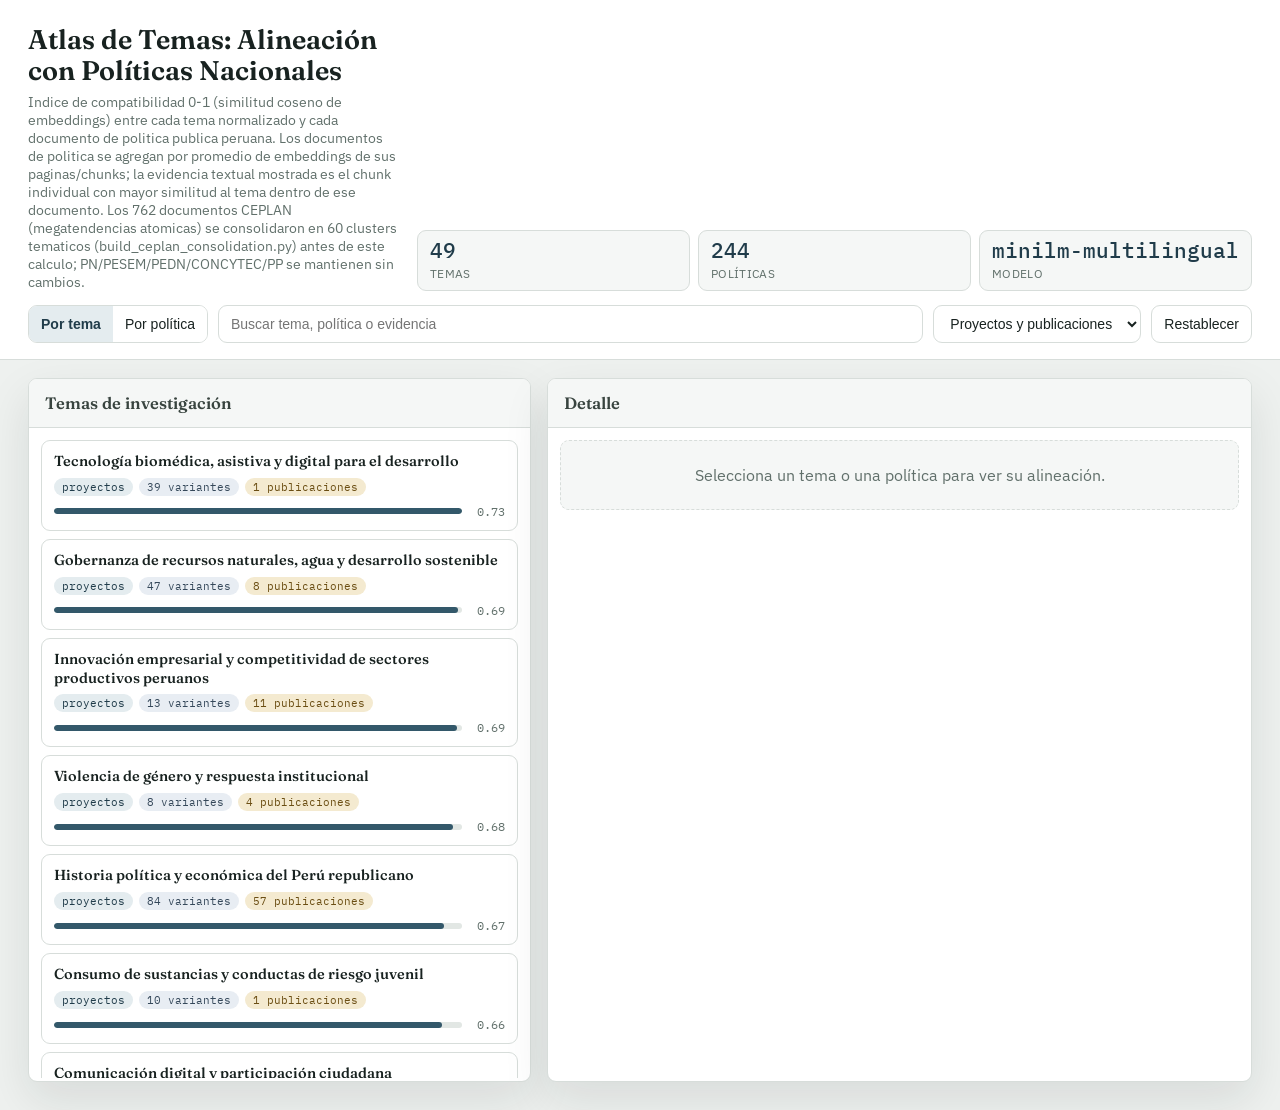
